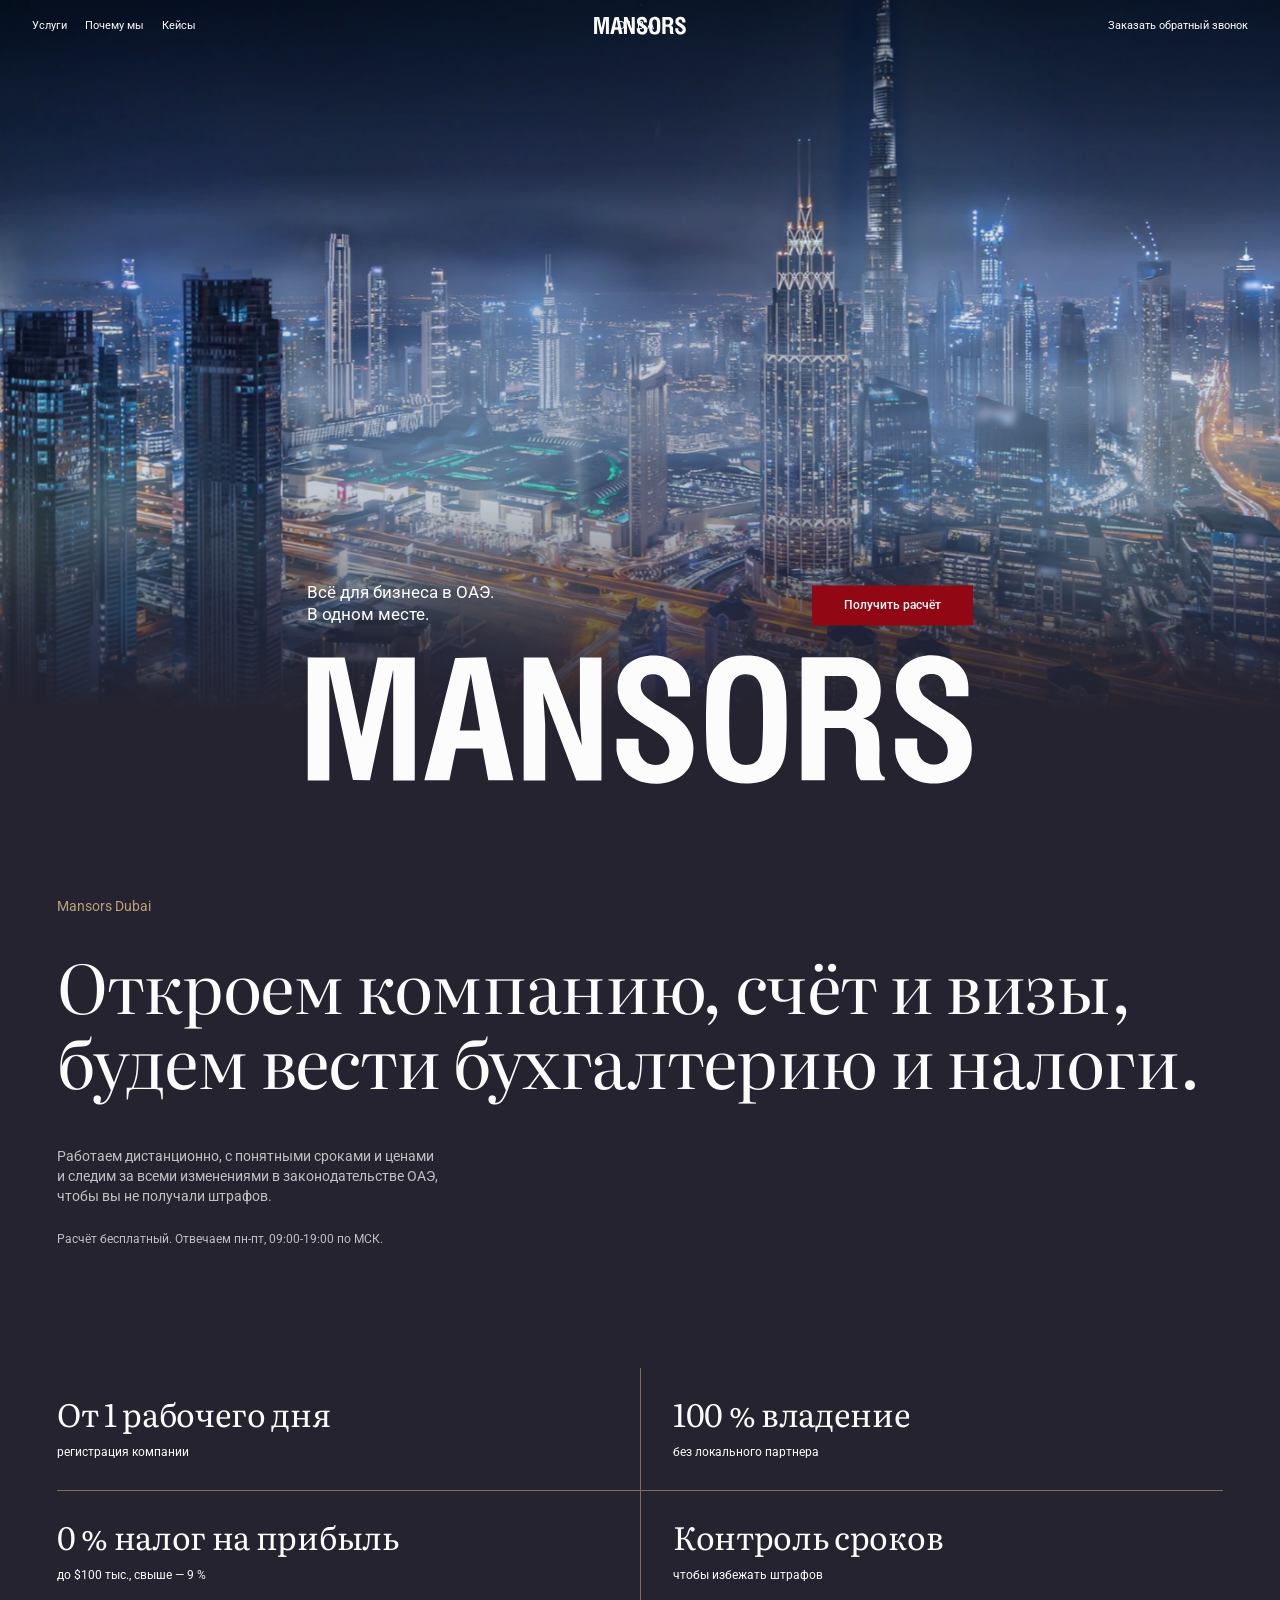
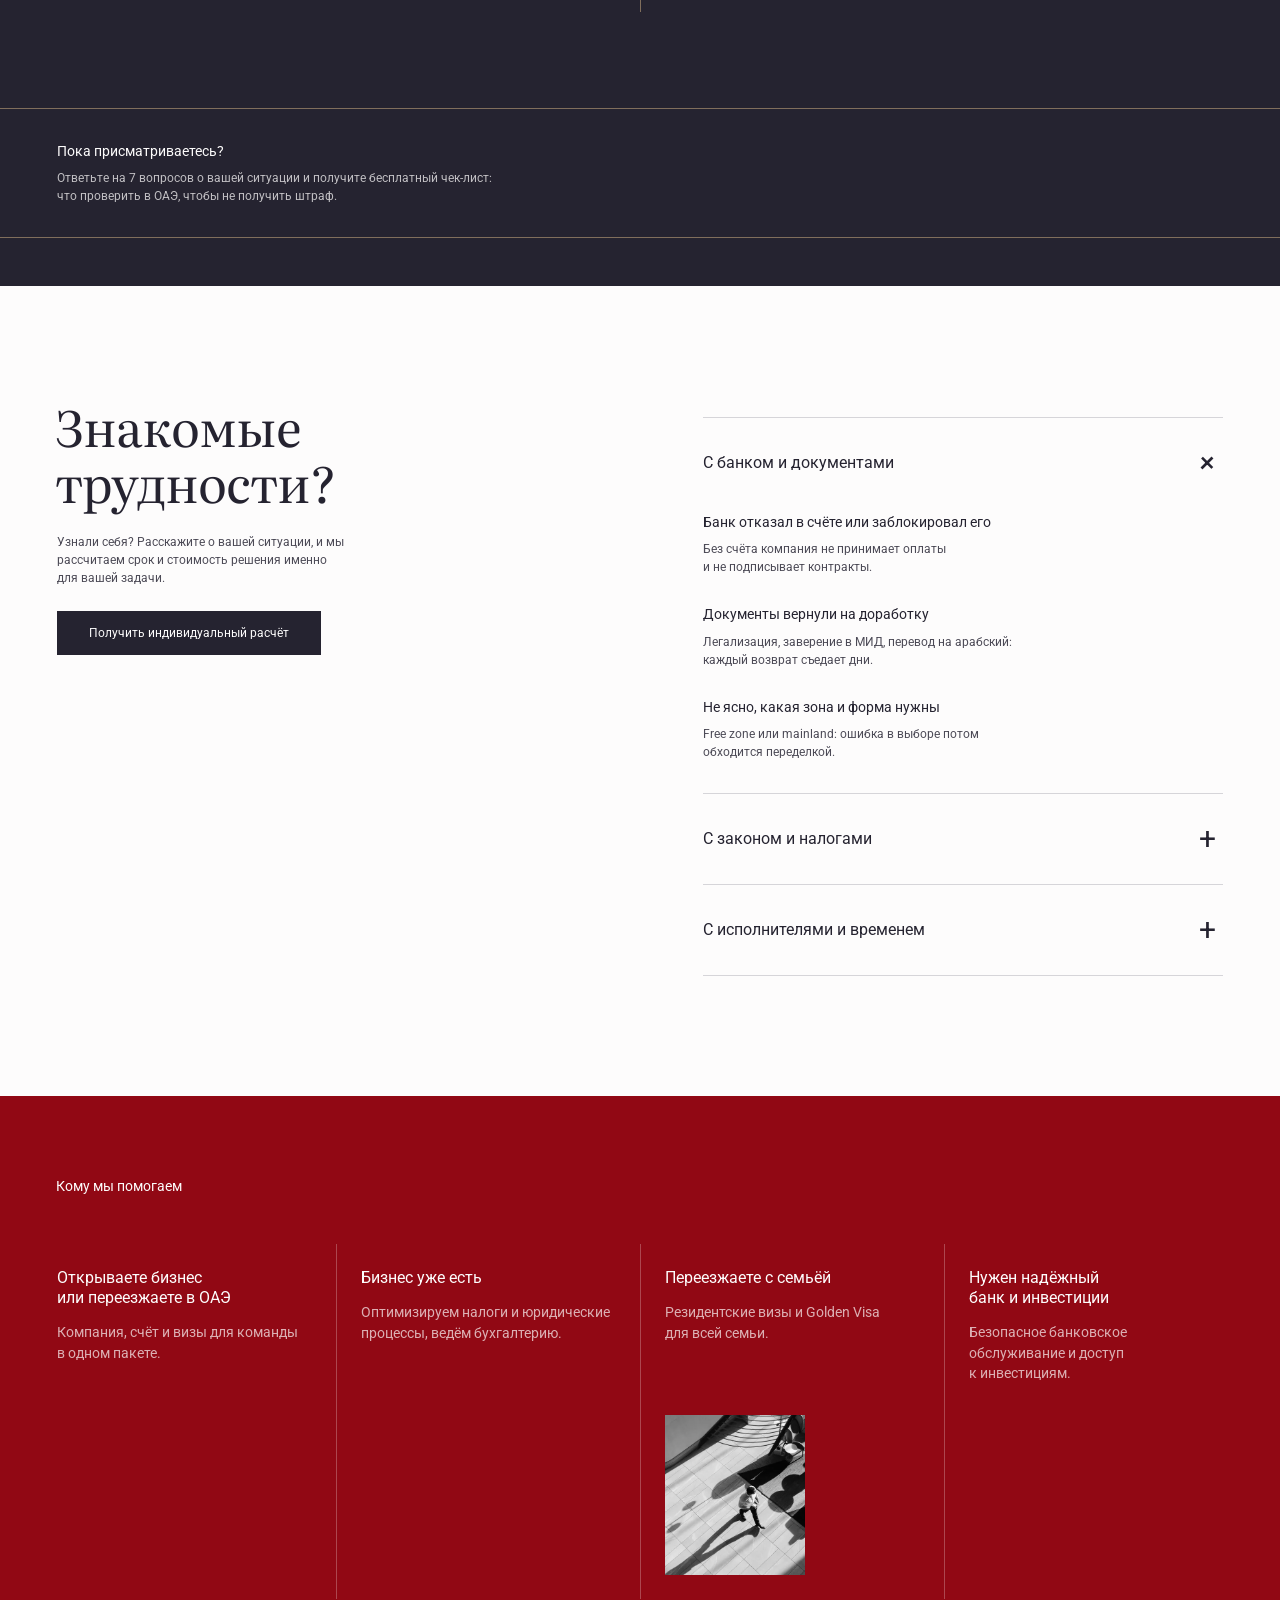
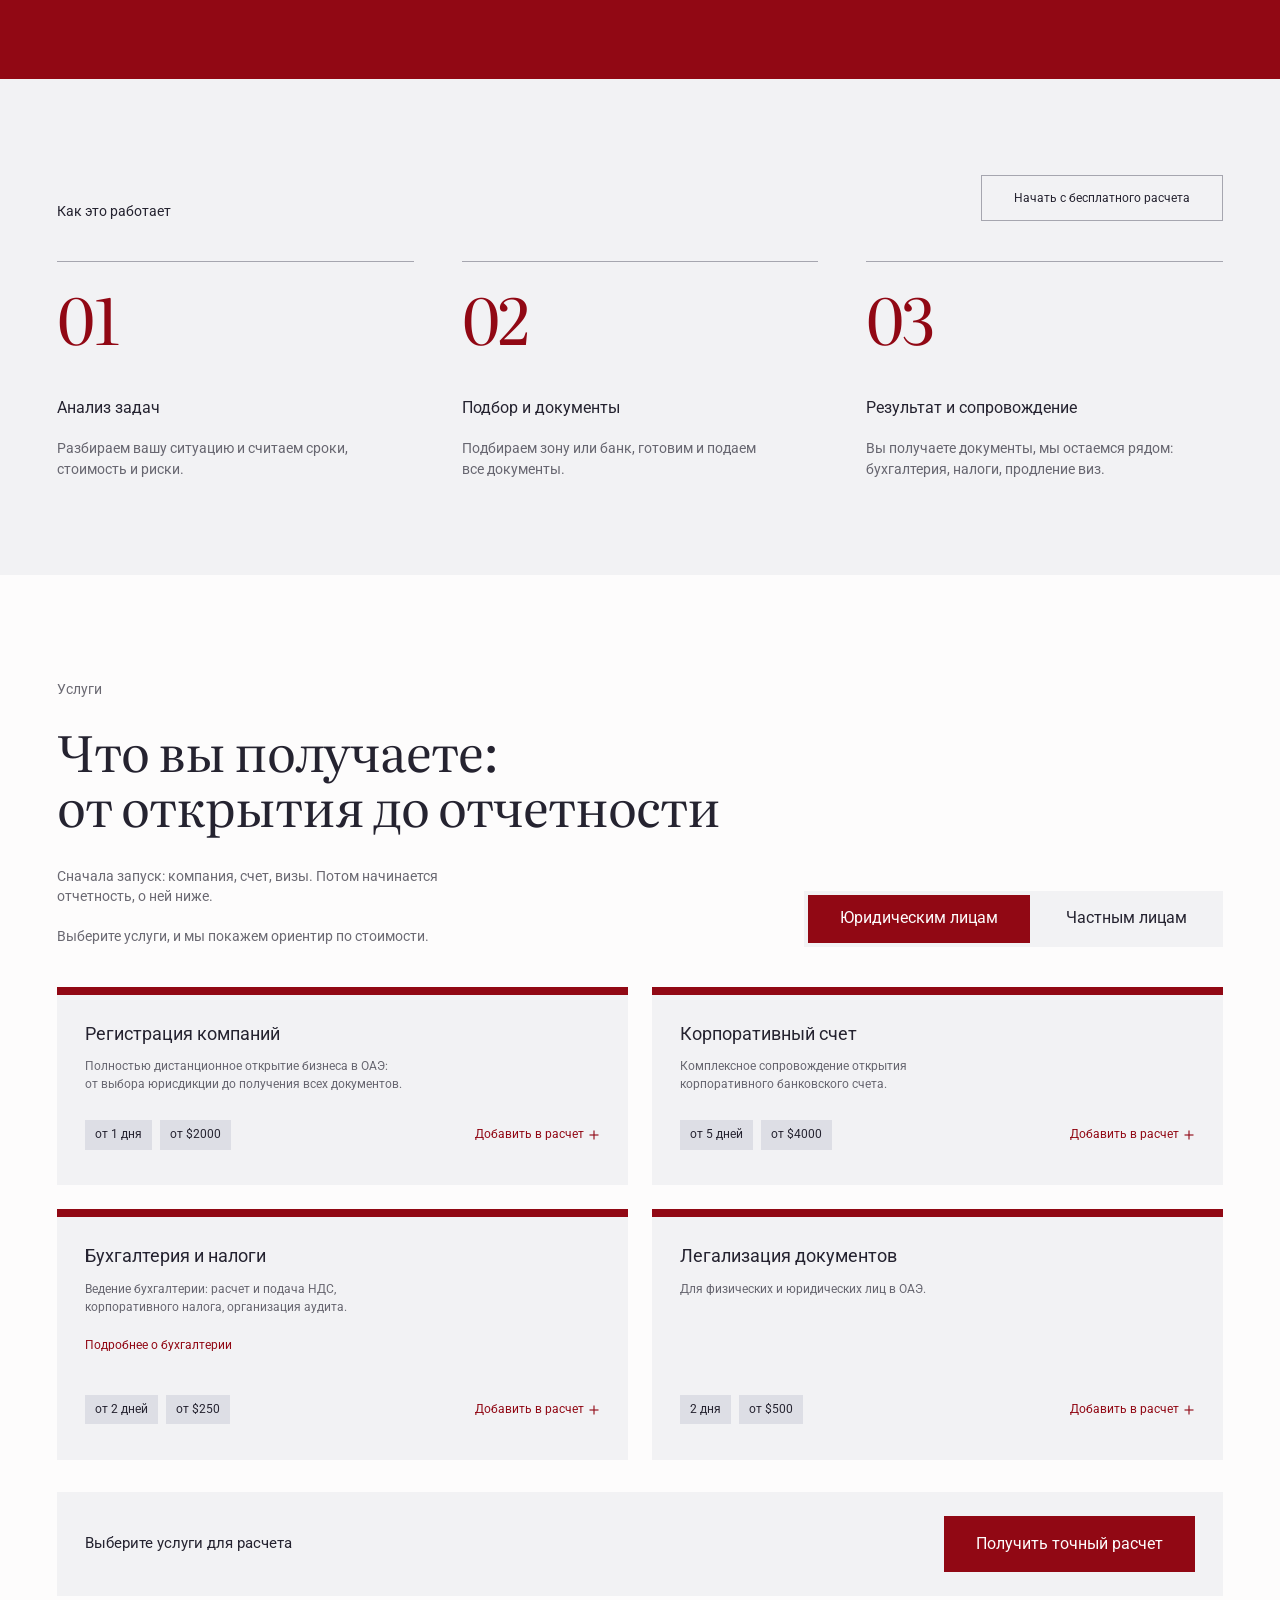
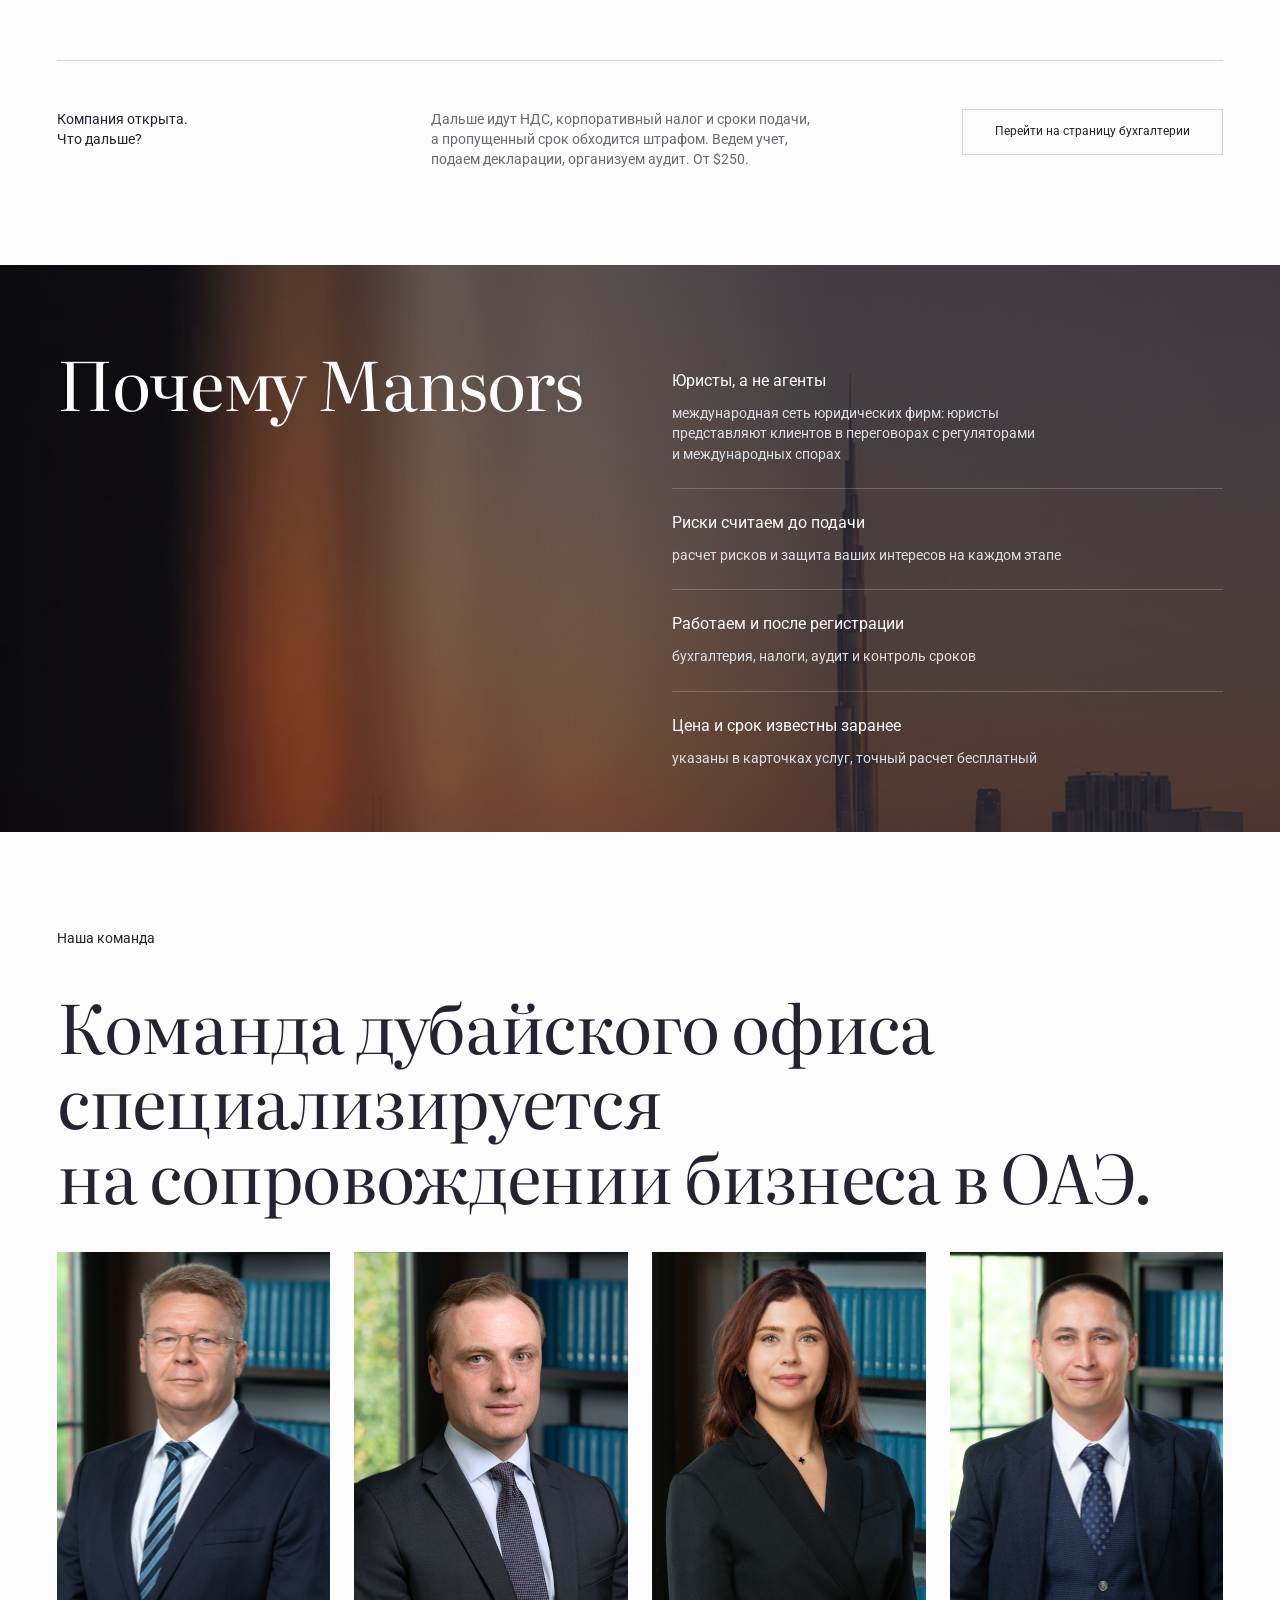
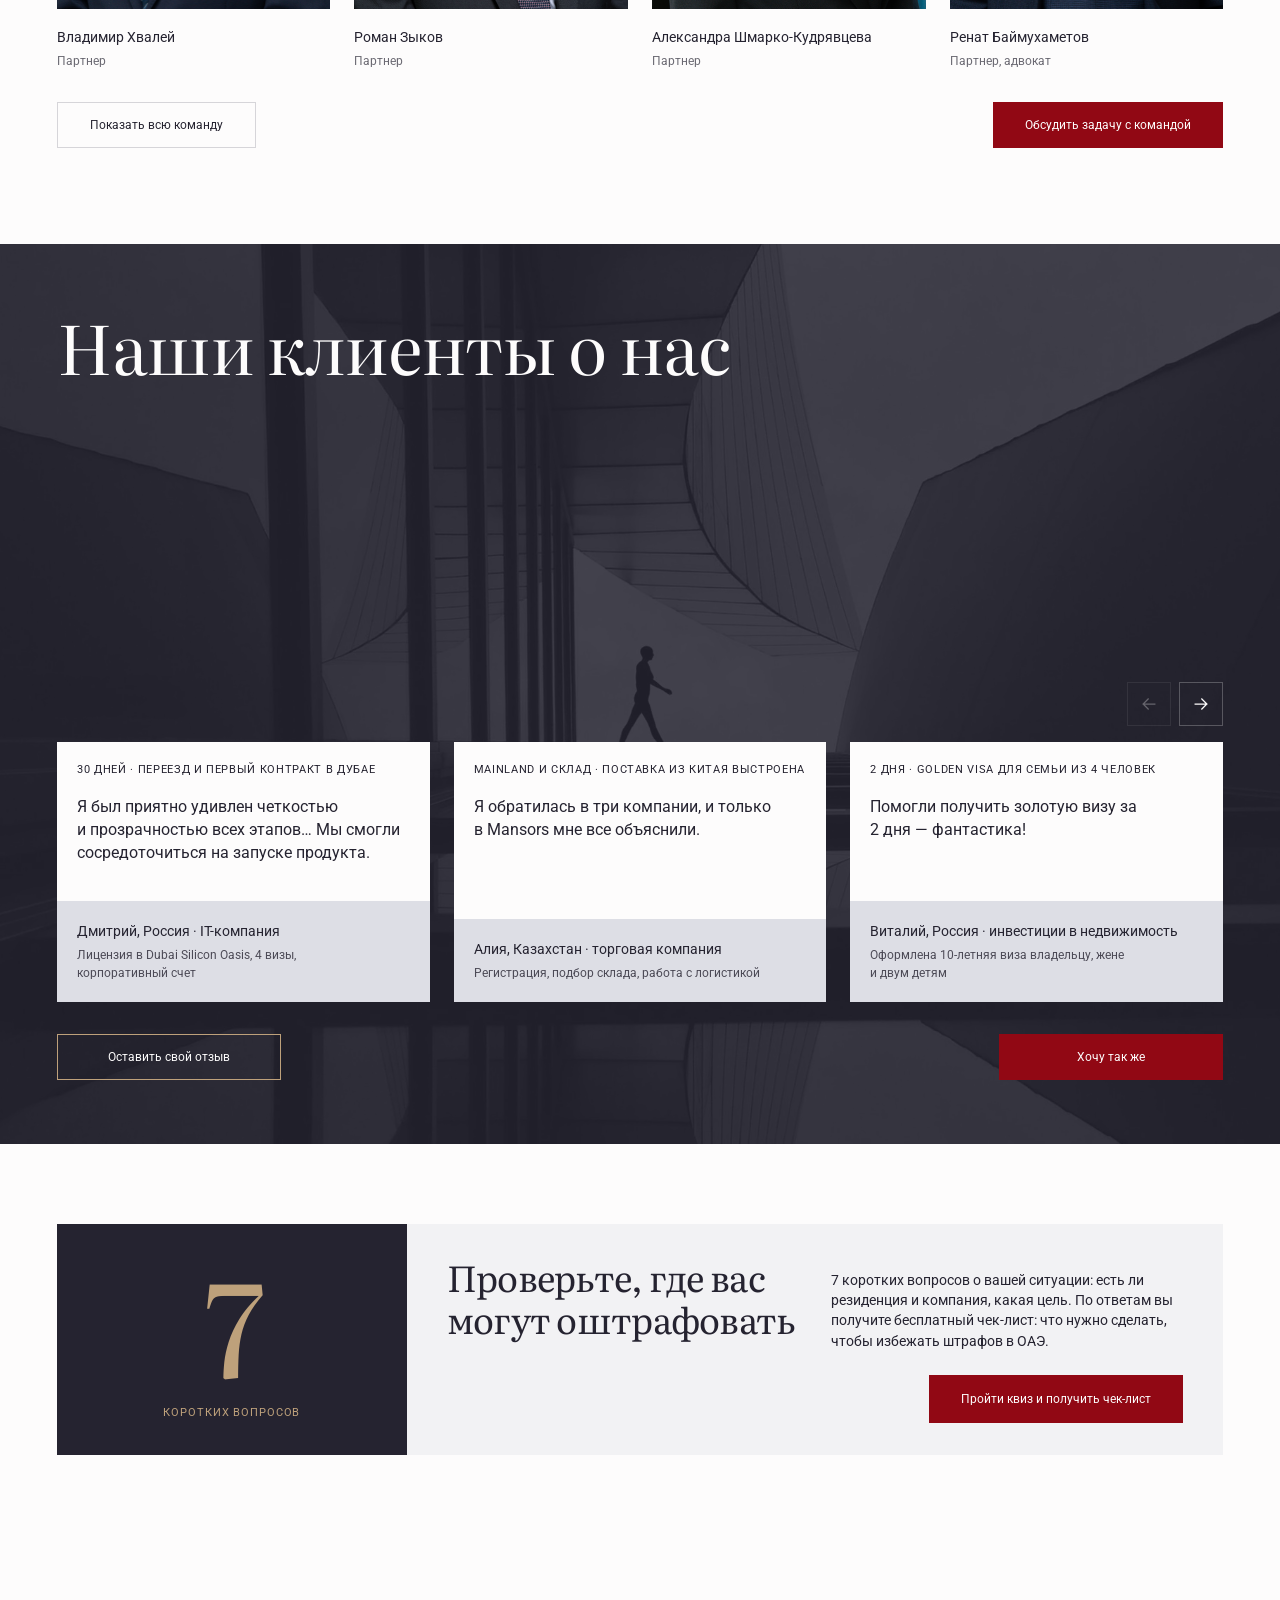
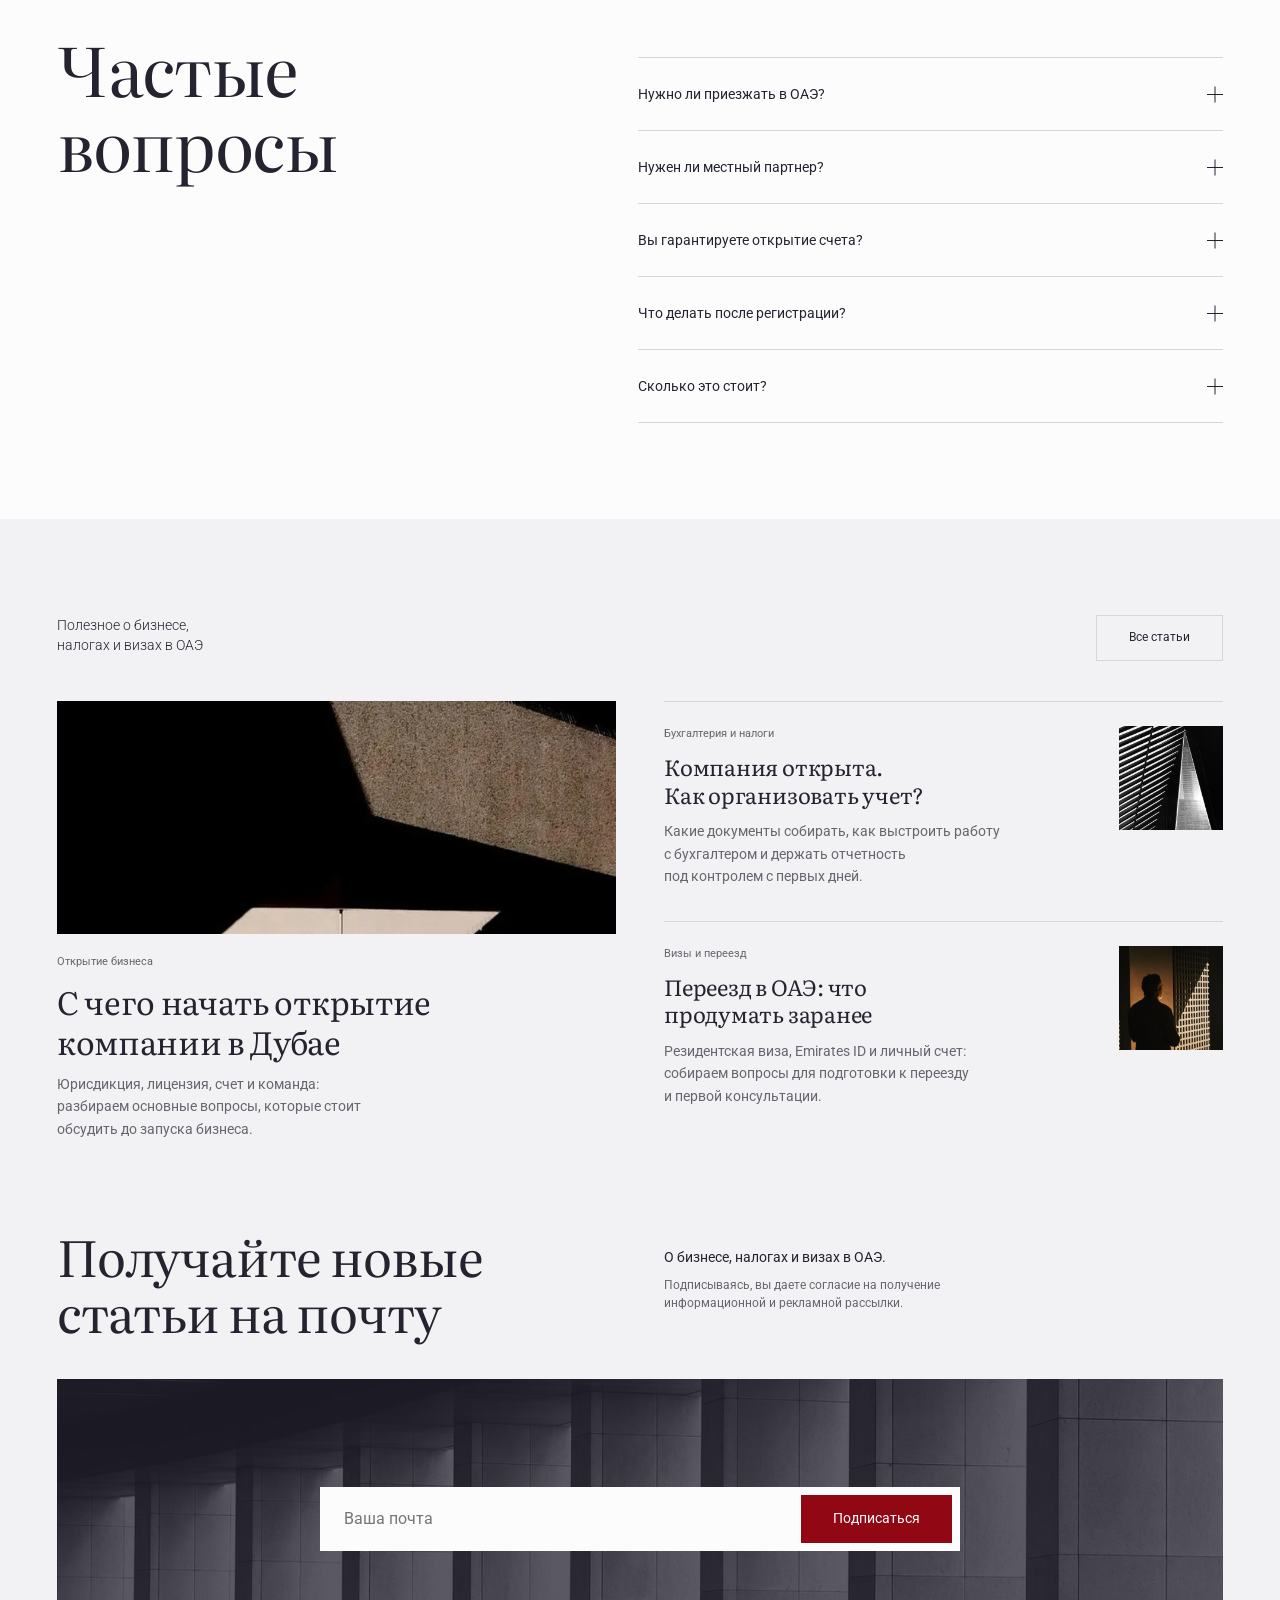
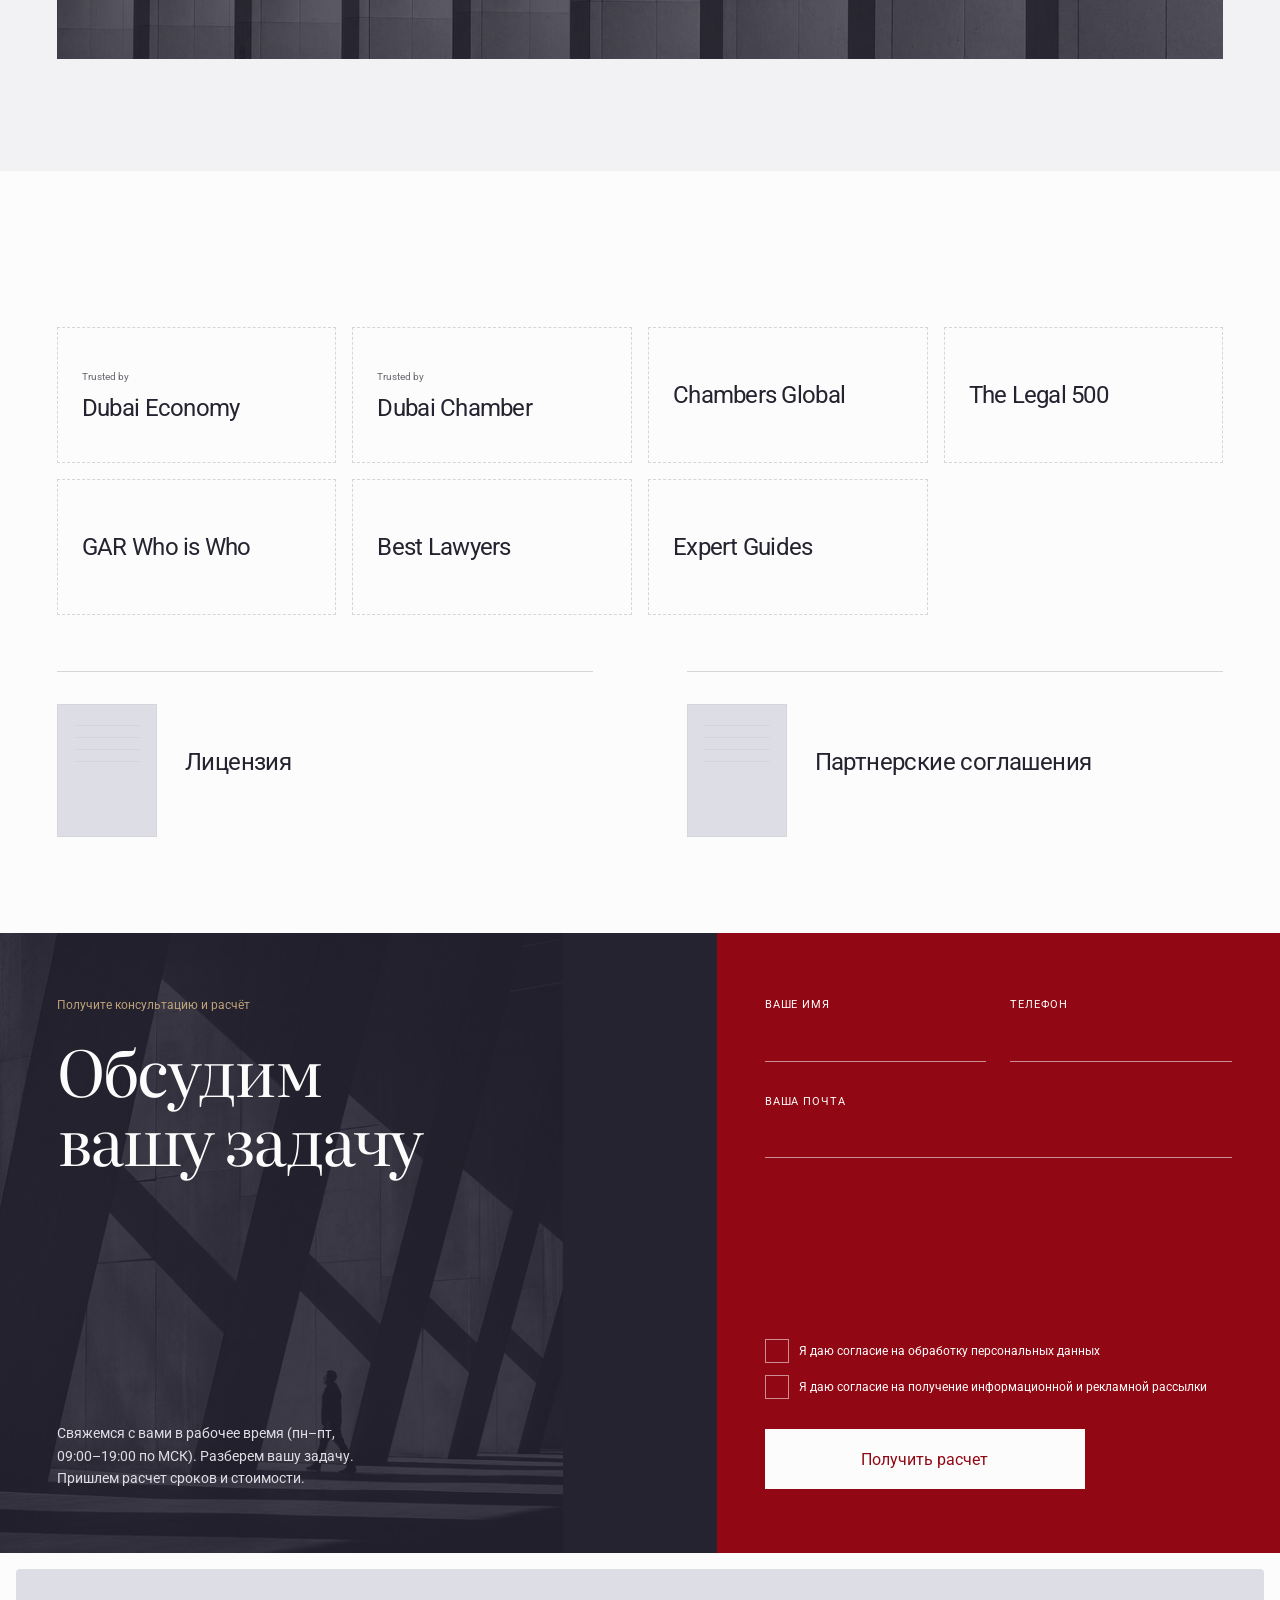
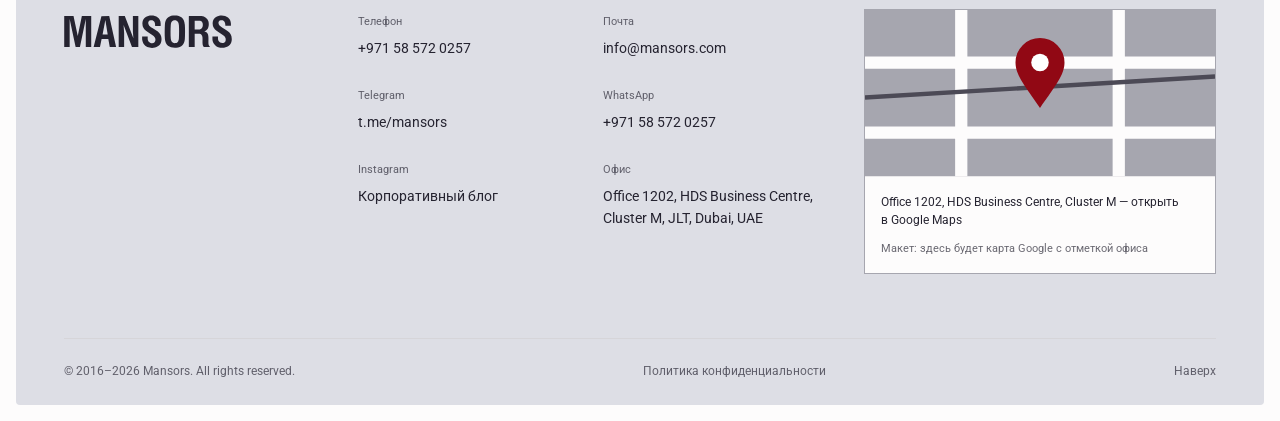
==== full/index.html @ 7bad4161 "Add files via upload" ====
<!DOCTYPE html><html lang="ru"><head><meta charset="utf-8"><meta name="viewport" content="width=device-width, initial-scale=1"><script>
      // Progressive enhancement: no JS means no loading overlay.
      // This independent watchdog also releases the page if the module fails to load.
      const navigationType = performance.getEntriesByType('navigation')[0]?.type;
      if (navigationType === 'reload' || (!location.hash && navigationType !== 'back_forward')) {
        document.documentElement.dataset.heroLoad = 'pending';
        window.setTimeout(() => {
          if (document.documentElement.dataset.heroLoad === 'pending' && !document.documentElement.dataset.heroLoaderReady) {
            delete document.documentElement.dataset.heroLoad;
            window.dispatchEvent(new Event('mansors:hero-load-timeout'));
          }
        }, 6000);
      }
    </script><title>Mansors Dubai | Всё для бизнеса в ОАЭ</title><meta name="description" content="Компания, банковский счёт, визы, бухгалтерия и налоги в ОАЭ. Разберите свою ситуацию и подготовьте запрос на индивидуальный расчёт с Mansors Dubai."><meta name="robots" content="noindex,nofollow"><meta property="og:type" content="website"><meta property="og:title" content="Mansors Dubai | Всё для бизнеса в ОАЭ"><meta property="og:description" content="Компания, банковский счёт, визы, бухгалтерия и налоги в ОАЭ. Разберите свою ситуацию и подготовьте запрос на индивидуальный расчёт с Mansors Dubai."><meta property="og:image" content="../og.png"><meta property="og:image:width" content="1200"><meta property="og:image:height" content="630"><meta property="og:image:alt" content="Mansors Dubai — Всё для бизнеса в ОАЭ в одном месте"><meta name="twitter:card" content="summary_large_image"><meta name="twitter:title" content="Mansors Dubai | Всё для бизнеса в ОАЭ"><meta name="twitter:description" content="Компания, банковский счёт, визы, бухгалтерия и налоги в ОАЭ. Разберите свою ситуацию и подготовьте запрос на индивидуальный расчёт с Mansors Dubai."><meta name="twitter:image" content="../og.png"><meta name="theme-color" content="#FDFCFC"><link rel="icon" href="../favicon.svg" type="image/svg+xml"><link rel="preload" href="../assets/roboto-cyrillic-wght-normal.fOt7epNf.woff2" as="font" type="font/woff2" crossorigin><link rel="preload" href="../assets/roboto-latin-wght-normal.ccAYIvAh.woff2" as="font" type="font/woff2" crossorigin><link rel="stylesheet" href="../assets/Typography.oq5z187j.css"><link rel="stylesheet" href="../assets/full.DTzEhjsl.css"><link rel="stylesheet" href="../assets/SituationSection.DGYUOKVR.css"></head><body id="top" class="full-page hero-preview" data-hero-variant="02" data-brand-tone="mono"><div class="hero-loader" aria-hidden="true"><div class="hero-loader__content"><div class="hero-loader__logo" aria-hidden="true"><svg width="133.538249" height="28.091708" viewBox="21.078750 20.159608 133.538249 28.091708" fill="none">
<path d="M75.833 34.1037L76.2173 39.4505L69.3975 21.7725H64.5469V46.435H68.8692V35.1634L68.437 28.8533L75.1126 46.435H80.1554V21.7725H75.833V34.1037Z" fill="currentColor" />
<path d="M95.3823 33.8633C93.6533 32.5146 90.1954 30.8768 88.8507 29.4318C87.554 28.083 87.7461 25.5301 89.8592 25.1929C92.7888 24.7112 93.6053 27.1678 93.5092 29.6244H97.9276V27.6495C97.9276 19.6053 84 19.1718 83.4237 27.1678C82.9435 33.4298 88.6586 34.4413 92.3086 37.6205C95.1421 40.1253 93.6533 44.2678 89.8592 43.1599C88.6586 42.8228 87.602 41.2332 87.602 40.0289V38.054H83.1836V40.2698C83.1836 41.185 83.952 43.2563 84.4323 44.027C87.4099 48.603 97.0152 48.1213 98.3599 42.2447C99.1283 38.7284 98.1678 36.0309 95.4303 33.9115L95.3823 33.8633Z" fill="currentColor" />
<path d="M31.9883 37.6201L28.6265 21.7725H21.2305V46.435H25.5528V24.1809L30.2594 46.1942L30.3555 46.3387L33.7173 46.3868L38.3758 24.1809V46.435H42.6982V21.7725H35.2541L31.9883 37.6201Z" fill="currentColor" />
<path d="M50.8126 21.8691L44.6172 46.3871H49.6599L50.9567 40.0288H56.2876L57.4402 46.3871H62.483L57.008 21.7246L50.7645 21.8691H50.8126ZM51.7251 36.4162L53.9343 25.0001L55.8073 36.4162H51.7251Z" fill="currentColor" />
<path d="M145.133 29.7686C143.5 28.3717 143.26 25.5779 145.71 25.1444C148.687 24.6627 149.408 27.1193 149.36 29.5759H153.778V27.6973C153.778 19.4604 139.85 19.1233 139.274 27.0711C138.794 33.3331 144.509 34.3447 148.159 37.5238C149.312 38.5354 149.792 39.4987 149.6 41.1365C149.216 43.7858 145.229 43.9303 144.029 41.7145C143.885 41.4737 143.5 40.2213 143.5 39.9804V38.0055H139.082V40.2213C139.082 42.9187 141.195 45.7126 143.693 46.5314C148.015 47.9765 153.874 46.5314 154.402 41.281C155.123 34.0075 149.504 33.4295 145.181 29.7686H145.133Z" fill="currentColor" />
<path d="M136.589 45.5683C135.053 44.3159 136.878 38.0057 135.053 35.5491C134.428 34.6821 133.612 34.3931 132.651 33.9595C136.061 33.3815 136.686 28.8055 135.869 26.0117C135.149 23.555 132.939 21.9655 130.442 21.7246H120.501L120.309 21.9173V46.3871H124.967V35.9345H128.761C129.145 35.9345 130.058 36.368 130.298 36.657C132.315 38.5838 130.058 44.1714 132.219 46.3871H136.974C137.118 45.4719 136.878 45.8091 136.541 45.5683H136.589ZM130.634 31.5511C130.394 31.8401 129.338 32.4663 129.001 32.4663H124.967V25.4818H129.241C129.29 25.4818 130.154 25.819 130.25 25.9153C131.835 26.9269 131.787 30.2505 130.634 31.5511Z" fill="currentColor" />
<path d="M117.088 28.4203C116.656 22.8327 112.91 20.906 107.723 21.4358C103.737 21.8212 101.528 24.6631 101.288 28.5648C101.095 31.7922 101.047 36.8981 101.288 40.1254C101.672 45.3758 105.418 47.3989 110.365 47.0136C114.591 46.6764 116.848 44.2198 117.136 39.9809C117.376 36.7536 117.376 31.6477 117.136 28.4203H117.088ZM112.43 39.162C112.334 41.0406 111.853 43.1119 109.596 43.3046C107.099 43.4972 106.09 41.9077 105.946 39.6437C105.706 36.7054 105.754 32.033 105.946 29.0465C106.042 27.4569 106.57 25.482 108.444 25.193C111.277 24.7595 112.238 26.7344 112.43 29.191C112.622 32.0812 112.622 36.2719 112.43 39.162Z" fill="currentColor" />
</svg></div><div class="hero-loader__line" aria-hidden="true"></div><span class="sr-only" role="status">Загрузка</span></div></div><script type="module">function e(){let e=document.documentElement,t=document.querySelector(`.hero-loader`),n=document.querySelector(`.brand-hero`);if(!t||!n||e.dataset.heroLoad!==`pending`)return;e.dataset.heroLoaderReady=`true`;let r=performance.getEntriesByType(`navigation`)[0]?.type===`reload`,i=history.scrollRestoration;r&&(history.scrollRestoration=`manual`,window.scrollTo({top:0,left:0,behavior:`instant`}));let a=matchMedia(`(prefers-reduced-motion: reduce)`),o=Array.from(document.querySelectorAll(`body > header, body > main, body > footer, body > .skip-link`)),s=o.map(e=>e.inert);o.forEach(e=>{e.inert=!0});let c=`loading`,l=0,u=0,d=0,f,p=()=>{window.clearTimeout(d),delete e.dataset.heroLoad,delete e.dataset.heroLoaderReady,history.scrollRestoration=i,f?.cancel(),f=void 0},m=(n=!1)=>{if(c===`released`){n||p();return}c=`released`,window.clearTimeout(g),window.clearTimeout(l),window.clearTimeout(u);let i=t.contains(document.activeElement);t.inert=!0,t.setAttribute(`aria-hidden`,`true`),o.forEach((e,t)=>{e.inert=s[t]}),n&&!a.matches&&scrollY<20&&(r||!location.hash)&&!i?(e.dataset.heroLoad=`revealing`,d=window.setTimeout(p,2400)):p(),i&&document.querySelector(`#main`)?.focus({preventScroll:!0})},h=()=>{if(c!==`loading`)return;if(r&&window.scrollTo({top:0,left:0,behavior:`instant`}),e.dataset.heroLoad!==`pending`||a.matches||!r&&(scrollY>=20||location.hash)){m();return}let i=t.querySelector(`.hero-loader__logo`),o=n.querySelector(`.brand-hero__identity h1 svg`);!i||!o||typeof i.animate!=`function`?m(!0):(window.clearTimeout(g),c=`moving`,e.dataset.heroLoad=`moving`,u=window.setTimeout(()=>m(!0),2200),l=window.setTimeout(()=>{if(c!==`moving`)return;let e=i.getBoundingClientRect(),t=o.getBoundingClientRect();if(!e.width||!e.height||!t.width||!t.height){m(!0);return}let n=t.left+t.width/2-(e.left+e.width/2),r=t.top+t.height/2-(e.top+e.height/2);try{f=i.animate([{transform:`translate(0, 0) scale(1)`},{transform:`translate(${n}px, ${r}px) scale(${t.width/e.width}, ${t.height/e.height})`}],{duration:1100,easing:`cubic-bezier(.22, 1, .36, 1)`,fill:`forwards`}),f.finished.then(()=>{c===`moving`&&m(!0)}).catch(()=>{c===`moving`&&m()})}catch{m()}},300))},g=window.setTimeout(h,5e3);if(window.addEventListener(`mansors:hero-load-timeout`,()=>m(),{once:!0}),t.setAttribute(`aria-hidden`,`false`),document.addEventListener(`keydown`,e=>{(e.key===`Escape`||e.key===`Tab`)&&m()}),window.addEventListener(`scroll`,()=>{c!==`loading`&&scrollY>=20&&m()},{passive:!0}),window.addEventListener(`resize`,()=>{c===`moving`&&m()},{passive:!0}),window.addEventListener(`pagehide`,()=>m()),window.addEventListener(`pageshow`,e=>{e.persisted&&m()}),a.addEventListener(`change`,()=>{a.matches&&m()}),!r&&(scrollY>20||location.hash)){m();return}let _=new Set(Array.from(document.querySelectorAll(`.night-city image`)).map(e=>e.getAttribute(`href`)).filter(e=>!!e)),v=Array.from(_,e=>{let t=new Image;return t.fetchPriority=`high`,t.src=e,t.decode()}),y=document.fonts.load(`400 14px ${getComputedStyle(n).fontFamily}`,`Mansors Всё для бизнеса`),b=new Promise(e=>window.setTimeout(e,3e3));Promise.all([Promise.allSettled([...v,y]),b]).then(h)}e();</script><a class="skip-link" href="#main">Перейти к содержанию</a><header class="header"><a class="header-brand" href="#main" aria-label="Mansors Dubai, начало страницы"><span class="header-brand__location">Dubai</span><span class="header-brand__logo"><svg width="133.538249" height="28.091708" viewBox="21.078750 20.159608 133.538249 28.091708" fill="none" class="mansors-logo" role="img" aria-label="Mansors" focusable="false" data-astro-cid-ma3qvj5d="true">
<path d="M75.833 34.1037L76.2173 39.4505L69.3975 21.7725H64.5469V46.435H68.8692V35.1634L68.437 28.8533L75.1126 46.435H80.1554V21.7725H75.833V34.1037Z" fill="currentColor" />
<path d="M95.3823 33.8633C93.6533 32.5146 90.1954 30.8768 88.8507 29.4318C87.554 28.083 87.7461 25.5301 89.8592 25.1929C92.7888 24.7112 93.6053 27.1678 93.5092 29.6244H97.9276V27.6495C97.9276 19.6053 84 19.1718 83.4237 27.1678C82.9435 33.4298 88.6586 34.4413 92.3086 37.6205C95.1421 40.1253 93.6533 44.2678 89.8592 43.1599C88.6586 42.8228 87.602 41.2332 87.602 40.0289V38.054H83.1836V40.2698C83.1836 41.185 83.952 43.2563 84.4323 44.027C87.4099 48.603 97.0152 48.1213 98.3599 42.2447C99.1283 38.7284 98.1678 36.0309 95.4303 33.9115L95.3823 33.8633Z" fill="currentColor" />
<path d="M31.9883 37.6201L28.6265 21.7725H21.2305V46.435H25.5528V24.1809L30.2594 46.1942L30.3555 46.3387L33.7173 46.3868L38.3758 24.1809V46.435H42.6982V21.7725H35.2541L31.9883 37.6201Z" fill="currentColor" />
<path d="M50.8126 21.8691L44.6172 46.3871H49.6599L50.9567 40.0288H56.2876L57.4402 46.3871H62.483L57.008 21.7246L50.7645 21.8691H50.8126ZM51.7251 36.4162L53.9343 25.0001L55.8073 36.4162H51.7251Z" fill="currentColor" />
<path d="M145.133 29.7686C143.5 28.3717 143.26 25.5779 145.71 25.1444C148.687 24.6627 149.408 27.1193 149.36 29.5759H153.778V27.6973C153.778 19.4604 139.85 19.1233 139.274 27.0711C138.794 33.3331 144.509 34.3447 148.159 37.5238C149.312 38.5354 149.792 39.4987 149.6 41.1365C149.216 43.7858 145.229 43.9303 144.029 41.7145C143.885 41.4737 143.5 40.2213 143.5 39.9804V38.0055H139.082V40.2213C139.082 42.9187 141.195 45.7126 143.693 46.5314C148.015 47.9765 153.874 46.5314 154.402 41.281C155.123 34.0075 149.504 33.4295 145.181 29.7686H145.133Z" fill="currentColor" />
<path d="M136.589 45.5683C135.053 44.3159 136.878 38.0057 135.053 35.5491C134.428 34.6821 133.612 34.3931 132.651 33.9595C136.061 33.3815 136.686 28.8055 135.869 26.0117C135.149 23.555 132.939 21.9655 130.442 21.7246H120.501L120.309 21.9173V46.3871H124.967V35.9345H128.761C129.145 35.9345 130.058 36.368 130.298 36.657C132.315 38.5838 130.058 44.1714 132.219 46.3871H136.974C137.118 45.4719 136.878 45.8091 136.541 45.5683H136.589ZM130.634 31.5511C130.394 31.8401 129.338 32.4663 129.001 32.4663H124.967V25.4818H129.241C129.29 25.4818 130.154 25.819 130.25 25.9153C131.835 26.9269 131.787 30.2505 130.634 31.5511Z" fill="currentColor" />
<path d="M117.088 28.4203C116.656 22.8327 112.91 20.906 107.723 21.4358C103.737 21.8212 101.528 24.6631 101.288 28.5648C101.095 31.7922 101.047 36.8981 101.288 40.1254C101.672 45.3758 105.418 47.3989 110.365 47.0136C114.591 46.6764 116.848 44.2198 117.136 39.9809C117.376 36.7536 117.376 31.6477 117.136 28.4203H117.088ZM112.43 39.162C112.334 41.0406 111.853 43.1119 109.596 43.3046C107.099 43.4972 106.09 41.9077 105.946 39.6437C105.706 36.7054 105.754 32.033 105.946 29.0465C106.042 27.4569 106.57 25.482 108.444 25.193C111.277 24.7595 112.238 26.7344 112.43 29.191C112.622 32.0812 112.622 36.2719 112.43 39.162Z" fill="currentColor" />
</svg></span></a><nav class="desktop-nav" aria-label="Основная навигация"><a class="nav-link" href="#services"><span>Услуги</span></a><a class="nav-link" href="#why"><span>Почему мы</span></a><a class="nav-link" href="#cases"><span>Кейсы</span></a><a class="nav-link" href="#blog"><span>Блог</span></a><a class="nav-link" href="https://mansors.com/dubai/accounting"><span>Бухгалтерия</span></a><a class="nav-link" href="#contact"><span>Контакты</span></a></nav><div class="header__action"><a class="action action--link" href="#contact"><span class="action__text"><span class="callback-prefix">Заказать </span><span class="callback-label">обратный звонок</span></span></a></div><details class="full-mobile-menu"><summary>Меню<span class="full-plus" aria-hidden="true"></span></summary><nav aria-label="Мобильная навигация"><a href="#services">Услуги</a><a href="#why">Почему мы</a><a href="#cases">Кейсы</a><a href="#blog">Блог</a><a href="https://mansors.com/dubai/accounting">Бухгалтерия</a><a href="#contact">Контакты</a><a class="action action--primary" href="#contact"><span class="action__text">Заказать обратный звонок</span></a></nav></details></header><main id="main" tabindex="-1"><div class="depth-variant"><div class="hero-top-composition depth-composition" data-night-composition data-fog="on" data-light="on" data-motion="on" data-scene-active="true"><link rel="preload" as="image" href="../assets/BG%20new.Baogn5cI_21XpG3.webp" fetchpriority="high"><link rel="preload" as="image" href="../assets/city-backplate.Cif0TFdt_Z1F6yxx.webp"><div class="night-backdrop" aria-hidden="true" data-astro-cid-m3bx4o2a><div class="night-viewport" data-astro-cid-m3bx4o2a><svg class="night-city" viewBox="0 0 2048 1078" xmlns="http://www.w3.org/2000/svg" focusable="false" data-astro-cid-m3bx4o2a><defs data-astro-cid-m3bx4o2a><image id="night-photo" href="../assets/BG%20new.Baogn5cI_21XpG3.webp" width="2048" height="1078" preserveAspectRatio="none" data-astro-cid-m3bx4o2a></image><path id="night-left-shape" d="M352 1078 L352 622 L359 622 L359 594 L390 592 L390 586 L421 586 L421 593 L463 591 L463 618 L476 620 L476 644 L491 644 L491 680 L512 681 L512 1078 Z M551 1078 L552 598 L562 598 L562 554 L577 554 L577 547 L588 547 L588 553 L607 551 L608 545 L616 545 L617 551 L640 549 L641 559 L662 559 L662 604 L674 605 L674 1078 Z" data-astro-cid-m3bx4o2a></path><path id="night-tower-shape" d="M1268 675 L1270 554 L1274 554 L1275 451 L1279 451 L1279 383 L1283 383 L1283 303 L1287 303 L1287 251 L1290 251 L1290 204 L1292 204 L1292 64 L1295 64 L1296 203 L1298 203 L1298 250 L1301 250 L1302 304 L1305 304 L1305 383 L1309 383 L1309 452 L1314 452 L1315 554 L1321 554 L1323 681 Z" data-astro-cid-m3bx4o2a></path><path id="night-right-shape" d="M1976 611 L2048 621 L2048 1078 L1983 1078 L1983 733 L1976 733 Z" data-astro-cid-m3bx4o2a></path><clipPath id="night-left" data-astro-cid-m3bx4o2a><use href="#night-left-shape" data-astro-cid-m3bx4o2a></use></clipPath><clipPath id="night-tower" data-astro-cid-m3bx4o2a><use href="#night-tower-shape" data-astro-cid-m3bx4o2a></use></clipPath><clipPath id="night-right" data-astro-cid-m3bx4o2a><use href="#night-right-shape" data-astro-cid-m3bx4o2a></use></clipPath><clipPath id="night-patterned-tower" data-astro-cid-m3bx4o2a><path d="M1171 915 L1171 645 L1181 645 L1181 573 L1189 573 L1189 532 L1198 532 L1198 502 L1207 502 L1207 476 L1217 476 L1217 405 L1227 405 L1227 478 L1237 478 L1237 502 L1245 502 L1245 531 L1254 531 L1254 574 L1262 574 L1262 642 L1273 642 L1273 915 Z" data-astro-cid-m3bx4o2a></path></clipPath><filter id="night-feather" x="-20%" y="-20%" width="140%" height="140%" data-astro-cid-m3bx4o2a><feGaussianBlur stdDeviation="7" data-astro-cid-m3bx4o2a></feGaussianBlur></filter><mask id="night-background" maskUnits="userSpaceOnUse" x="0" y="0" width="2048" height="1078" style="mask-type:luminance" data-astro-cid-m3bx4o2a><rect width="2048" height="1078" fill="white" data-astro-cid-m3bx4o2a></rect><g fill="black" stroke="black" stroke-width="42" filter="url(#night-feather)" data-astro-cid-m3bx4o2a><use href="#night-left-shape" data-astro-cid-m3bx4o2a></use><use href="#night-tower-shape" data-astro-cid-m3bx4o2a></use><use href="#night-right-shape" data-astro-cid-m3bx4o2a></use></g></mask><radialGradient id="night-blue" data-astro-cid-m3bx4o2a><stop stop-color="#78bfff" stop-opacity=".64" data-astro-cid-m3bx4o2a></stop><stop offset=".38" stop-color="#5f9bdd" stop-opacity=".21" data-astro-cid-m3bx4o2a></stop><stop offset="1" stop-color="#5f9bdd" stop-opacity="0" data-astro-cid-m3bx4o2a></stop></radialGradient><radialGradient id="night-gold" data-astro-cid-m3bx4o2a><stop stop-color="#ffc275" stop-opacity=".64" data-astro-cid-m3bx4o2a></stop><stop offset=".4" stop-color="#ef9f4e" stop-opacity=".22" data-astro-cid-m3bx4o2a></stop><stop offset="1" stop-color="#ef9f4e" stop-opacity="0" data-astro-cid-m3bx4o2a></stop></radialGradient><linearGradient id="night-beam-white" gradientUnits="userSpaceOnUse" x1="0" y1="-740" x2="0" y2="0" data-astro-cid-m3bx4o2a><stop stop-color="#f5f8ff" stop-opacity="0" data-astro-cid-m3bx4o2a></stop><stop offset=".2" stop-color="#f5f8ff" stop-opacity=".2" data-astro-cid-m3bx4o2a></stop><stop offset=".55" stop-color="#f5f8ff" stop-opacity=".48" data-astro-cid-m3bx4o2a></stop><stop offset=".86" stop-color="#fff" stop-opacity=".7" data-astro-cid-m3bx4o2a></stop><stop offset="1" stop-color="#fff" stop-opacity=".85" data-astro-cid-m3bx4o2a></stop></linearGradient><path id="night-beam-shape" d="M-9 0C-16-170-65-420-103-620Q-127-740 0-740Q127-740 103-620C65-420 16-170 9 0Z" data-astro-cid-m3bx4o2a></path><filter id="night-beam-soft" x="-80%" y="-15%" width="260%" height="130%" data-astro-cid-m3bx4o2a><feGaussianBlur stdDeviation="24" data-astro-cid-m3bx4o2a></feGaussianBlur></filter><filter id="night-beam-core" x="-50%" y="-10%" width="200%" height="120%" data-astro-cid-m3bx4o2a><feGaussianBlur stdDeviation="10" data-astro-cid-m3bx4o2a></feGaussianBlur></filter><g id="night-beam-volume" data-astro-cid-m3bx4o2a><use href="#night-beam-shape" fill="url(#night-beam-white)" filter="url(#night-beam-soft)" data-astro-cid-m3bx4o2a></use><use href="#night-beam-shape" fill="url(#night-beam-white)" filter="url(#night-beam-core)" transform="scale(.45 1)" opacity=".32" data-astro-cid-m3bx4o2a></use></g><radialGradient id="night-fog-fade" data-astro-cid-m3bx4o2a><stop stop-color="white" data-astro-cid-m3bx4o2a></stop><stop offset=".44" stop-color="white" stop-opacity=".7" data-astro-cid-m3bx4o2a></stop><stop offset="1" stop-color="white" stop-opacity="0" data-astro-cid-m3bx4o2a></stop></radialGradient><mask id="night-fog-mask" maskUnits="userSpaceOnUse" maskContentUnits="userSpaceOnUse" x="-200" y="300" width="2448" height="778" style="mask-type:alpha" data-astro-cid-m3bx4o2a><ellipse cx="1024" cy="655" rx="1270" ry="225" fill="url(#night-fog-fade)" data-astro-cid-m3bx4o2a></ellipse></mask><filter id="night-fog-texture" filterUnits="userSpaceOnUse" x="-200" y="300" width="2448" height="778" color-interpolation-filters="sRGB" data-astro-cid-m3bx4o2a><feTurbulence type="fractalNoise" baseFrequency=".003 .012" numOctaves="3" seed="8" data-astro-cid-m3bx4o2a></feTurbulence><feColorMatrix type="matrix" values="0 0 0 0 .65  0 0 0 0 .76  0 0 0 0 .9  0 0 0 2.4 -.65" data-astro-cid-m3bx4o2a></feColorMatrix><feGaussianBlur stdDeviation="5" data-astro-cid-m3bx4o2a></feGaussianBlur></filter></defs><g class="night-plane night-plane--middle" data-astro-cid-m3bx4o2a><image href="../assets/city-backplate.Cif0TFdt_Z1F6yxx.webp" width="2048" height="1078" preserveAspectRatio="none" data-astro-cid-m3bx4o2a></image></g><g class="night-plane night-plane--tower" data-astro-cid-m3bx4o2a><use href="#night-photo" clip-path="url(#night-tower)" data-astro-cid-m3bx4o2a></use></g><g class="night-plane night-plane--middle" data-astro-cid-m3bx4o2a><use href="#night-photo" mask="url(#night-background)" data-astro-cid-m3bx4o2a></use><use href="#night-photo" clip-path="url(#night-patterned-tower)" data-astro-cid-m3bx4o2a></use></g><!-- Volumetric white light behind the near buildings and drifting haze. --><g class="night-searchlights" data-astro-cid-m3bx4o2a><g transform="translate(330 780) scale(.35 .38)" data-astro-cid-m3bx4o2a><g class="night-beam night-beam--left" data-astro-cid-m3bx4o2a><use href="#night-beam-volume" data-astro-cid-m3bx4o2a></use></g></g><g transform="translate(670 820) scale(.315 .403)" data-astro-cid-m3bx4o2a><g class="night-beam night-beam--center" data-astro-cid-m3bx4o2a><use href="#night-beam-volume" data-astro-cid-m3bx4o2a></use></g></g><g transform="translate(960 820) scale(.263 .342)" data-astro-cid-m3bx4o2a><g class="night-beam night-beam--inner" data-astro-cid-m3bx4o2a><use href="#night-beam-volume" data-astro-cid-m3bx4o2a></use></g></g><g transform="translate(1590 830) scale(.29 .37)" data-astro-cid-m3bx4o2a><g class="night-beam night-beam--right" data-astro-cid-m3bx4o2a><use href="#night-beam-volume" data-astro-cid-m3bx4o2a></use></g></g></g><g class="night-light night-light--tower" data-astro-cid-m3bx4o2a><ellipse cx="1300" cy="565" rx="240" ry="365" fill="url(#night-blue)" opacity=".55" data-astro-cid-m3bx4o2a></ellipse></g><g class="night-light night-light--avenue" data-astro-cid-m3bx4o2a><ellipse cx="1690" cy="745" rx="320" ry="180" fill="url(#night-gold)" data-astro-cid-m3bx4o2a></ellipse></g><g class="night-fog night-fog--back" data-astro-cid-m3bx4o2a><g mask="url(#night-fog-mask)" data-astro-cid-m3bx4o2a><rect x="-160" y="410" width="2368" height="470" filter="url(#night-fog-texture)" data-astro-cid-m3bx4o2a></rect></g></g><g class="night-fog night-fog--front" data-astro-cid-m3bx4o2a><g mask="url(#night-fog-mask)" data-astro-cid-m3bx4o2a><rect x="-160" y="410" width="2368" height="470" filter="url(#night-fog-texture)" data-astro-cid-m3bx4o2a></rect></g></g><g class="night-plane night-plane--front" data-astro-cid-m3bx4o2a><use href="#night-photo" clip-path="url(#night-left)" data-astro-cid-m3bx4o2a></use><use href="#night-photo" clip-path="url(#night-right)" data-astro-cid-m3bx4o2a></use></g><g class="night-light night-light--roads" data-astro-cid-m3bx4o2a><ellipse cx="900" cy="924" rx="480" ry="95" fill="url(#night-gold)" transform="rotate(11 900 924)" data-astro-cid-m3bx4o2a></ellipse></g><g class="night-light night-light--foreground" data-astro-cid-m3bx4o2a><ellipse cx="440" cy="815" rx="185" ry="220" fill="url(#night-blue)" data-astro-cid-m3bx4o2a></ellipse></g><g class="night-light night-light--mall" data-astro-cid-m3bx4o2a><ellipse cx="850" cy="800" rx="280" ry="230" fill="url(#night-blue)" data-astro-cid-m3bx4o2a></ellipse></g><g class="night-light night-light--lower-right" data-astro-cid-m3bx4o2a><ellipse cx="1530" cy="870" rx="310" ry="255" fill="url(#night-blue)" data-astro-cid-m3bx4o2a></ellipse></g><g class="night-light night-light--lower-left" data-astro-cid-m3bx4o2a><ellipse cx="260" cy="860" rx="270" ry="190" fill="url(#night-gold)" data-astro-cid-m3bx4o2a></ellipse></g></svg><div class="night-vignette" data-astro-cid-m3bx4o2a></div></div></div><script type="module">function e(){let e=document.querySelector(`[data-night-composition]`);if(!e||e.dataset.nightReady===`true`)return;let t=e,n=e.querySelector(`.brand-hero`),r=e.querySelector(`.hero-introduction`),i=e.querySelector(`.night-city`);if(!n||!i)return;e.dataset.nightReady=`true`;let a=matchMedia(`(prefers-reduced-motion: reduce)`),o=!a.matches,s=!0,c=0,l=0,u=0,d=n.offsetHeight,f=e.getBoundingClientRect().top+scrollY,p=Math.max(0,scrollY-f),m=p,h=NaN,g=!0,_=()=>{p=Math.max(0,scrollY-f);let n=d*.03,r=d*.85,i=Math.max(0,Math.min(1,(p-n)/Math.max(1,r-n))),a=i*i*(3-2*i),o=Math.max(0,Math.min(1,(p-n)/Math.max(1,d*.75-n))),c=o*o*(3-2*o);e.style.setProperty(`--scene-opacity`,String(1-a)),e.style.setProperty(`--identity-opacity`,String(1-c)),s=i<1&&!document.hidden,t.dataset.sceneActive=String(s)},v=t=>{c=0;let n=u?Math.min((t-u)/1e3,.06):0;u=t,g&&=(_(),!1),o&&!document.hidden?m+=(p-m)*(1-Math.exp(-n*9)):m=p;let r=o?Math.min(m,d):0;if(r!==h&&(e.style.setProperty(`--scene-scroll`,`${-r*.24}px`),e.style.setProperty(`--identity-scroll`,`${r*.32}px`),h=r),o&&s){l+=n;let e=-48*Math.cos(l*Math.PI/20);i.style.setProperty(`--camera-x`,`${e.toFixed(3)}px`)}let a=o&&!document.hidden&&Math.abs(p-m)>.1;o&&s||a?c=requestAnimationFrame(v):u=0},y=()=>{g=!0,c||=requestAnimationFrame(v)},b=()=>{t.dataset.motion=o?`on`:`off`,a.matches&&i.style.setProperty(`--camera-x`,`0px`),y()},x=()=>{d=n.offsetHeight,f=e.getBoundingClientRect().top+scrollY,y()};window.addEventListener(`scroll`,y,{passive:!0}),window.addEventListener(`resize`,x,{passive:!0}),document.addEventListener(`visibilitychange`,y),a.addEventListener(`change`,()=>{o=!a.matches,b()}),r&&new ResizeObserver(x).observe(r),document.fonts.ready.then(x),b()}e();</script><section class="brand-hero brand-hero--mono" aria-label="Mansors Dubai — Всё для бизнеса в ОАЭ в одном месте" data-astro-cid-7jynpyfe><div class="brand-hero__identity" data-astro-cid-7jynpyfe><h1 data-astro-cid-7jynpyfe><svg width="133.538249" height="28.091708" viewBox="21.078750 20.159608 133.538249 28.091708" fill="none" aria-label="Mansors" role="img" data-astro-cid-7jynpyfe="true">
<path d="M75.833 34.1037L76.2173 39.4505L69.3975 21.7725H64.5469V46.435H68.8692V35.1634L68.437 28.8533L75.1126 46.435H80.1554V21.7725H75.833V34.1037Z" fill="currentColor" />
<path d="M95.3823 33.8633C93.6533 32.5146 90.1954 30.8768 88.8507 29.4318C87.554 28.083 87.7461 25.5301 89.8592 25.1929C92.7888 24.7112 93.6053 27.1678 93.5092 29.6244H97.9276V27.6495C97.9276 19.6053 84 19.1718 83.4237 27.1678C82.9435 33.4298 88.6586 34.4413 92.3086 37.6205C95.1421 40.1253 93.6533 44.2678 89.8592 43.1599C88.6586 42.8228 87.602 41.2332 87.602 40.0289V38.054H83.1836V40.2698C83.1836 41.185 83.952 43.2563 84.4323 44.027C87.4099 48.603 97.0152 48.1213 98.3599 42.2447C99.1283 38.7284 98.1678 36.0309 95.4303 33.9115L95.3823 33.8633Z" fill="currentColor" />
<path d="M31.9883 37.6201L28.6265 21.7725H21.2305V46.435H25.5528V24.1809L30.2594 46.1942L30.3555 46.3387L33.7173 46.3868L38.3758 24.1809V46.435H42.6982V21.7725H35.2541L31.9883 37.6201Z" fill="currentColor" />
<path d="M50.8126 21.8691L44.6172 46.3871H49.6599L50.9567 40.0288H56.2876L57.4402 46.3871H62.483L57.008 21.7246L50.7645 21.8691H50.8126ZM51.7251 36.4162L53.9343 25.0001L55.8073 36.4162H51.7251Z" fill="currentColor" />
<path d="M145.133 29.7686C143.5 28.3717 143.26 25.5779 145.71 25.1444C148.687 24.6627 149.408 27.1193 149.36 29.5759H153.778V27.6973C153.778 19.4604 139.85 19.1233 139.274 27.0711C138.794 33.3331 144.509 34.3447 148.159 37.5238C149.312 38.5354 149.792 39.4987 149.6 41.1365C149.216 43.7858 145.229 43.9303 144.029 41.7145C143.885 41.4737 143.5 40.2213 143.5 39.9804V38.0055H139.082V40.2213C139.082 42.9187 141.195 45.7126 143.693 46.5314C148.015 47.9765 153.874 46.5314 154.402 41.281C155.123 34.0075 149.504 33.4295 145.181 29.7686H145.133Z" fill="currentColor" />
<path d="M136.589 45.5683C135.053 44.3159 136.878 38.0057 135.053 35.5491C134.428 34.6821 133.612 34.3931 132.651 33.9595C136.061 33.3815 136.686 28.8055 135.869 26.0117C135.149 23.555 132.939 21.9655 130.442 21.7246H120.501L120.309 21.9173V46.3871H124.967V35.9345H128.761C129.145 35.9345 130.058 36.368 130.298 36.657C132.315 38.5838 130.058 44.1714 132.219 46.3871H136.974C137.118 45.4719 136.878 45.8091 136.541 45.5683H136.589ZM130.634 31.5511C130.394 31.8401 129.338 32.4663 129.001 32.4663H124.967V25.4818H129.241C129.29 25.4818 130.154 25.819 130.25 25.9153C131.835 26.9269 131.787 30.2505 130.634 31.5511Z" fill="currentColor" />
<path d="M117.088 28.4203C116.656 22.8327 112.91 20.906 107.723 21.4358C103.737 21.8212 101.528 24.6631 101.288 28.5648C101.095 31.7922 101.047 36.8981 101.288 40.1254C101.672 45.3758 105.418 47.3989 110.365 47.0136C114.591 46.6764 116.848 44.2198 117.136 39.9809C117.376 36.7536 117.376 31.6477 117.136 28.4203H117.088ZM112.43 39.162C112.334 41.0406 111.853 43.1119 109.596 43.3046C107.099 43.4972 106.09 41.9077 105.946 39.6437C105.706 36.7054 105.754 32.033 105.946 29.0465C106.042 27.4569 106.57 25.482 108.444 25.193C111.277 24.7595 112.238 26.7344 112.43 29.191C112.622 32.0812 112.622 36.2719 112.43 39.162Z" fill="currentColor" />
</svg></h1><p class="brand-hero__tagline" data-astro-cid-7jynpyfe>Всё для бизнеса в ОАЭ.<br data-astro-cid-7jynpyfe>В одном месте.</p><a class="action action--inverse" href="#contact"><span class="action__text">Получить расчёт</span></a></div></section><section class="hero-introduction hero-introduction--02 section-shell" id="introduction" aria-labelledby="introduction-title"><h2 class="hero-introduction-label" id="introduction-title">Mansors Dubai</h2><p class="editorial-statement">Откроем компанию, счёт и визы, будем вести бухгалтерию и налоги.</p><div class="hero-introduction-offset"><p class="hero-intro-body">Работаем дистанционно, с понятными сроками и ценами и следим за всеми изменениями в законодательстве ОАЭ, чтобы вы не получали штрафов.</p><p class="hero-intro-note">Расчёт бесплатный. Отвечаем пн-пт, 09:00-19:00 по МСК.</p></div><div class="hero-intro-facts"><div><p>От 1 рабочего дня</p><span>регистрация компании</span></div><div><p>100 % владение</p><span>без локального партнера</span></div><div><p>0 % налог на прибыль</p><span>до $100 тыс., свыше — 9 %</span></div><div><p>Контроль сроков</p><span>чтобы избежать штрафов</span></div></div></section><section class="hero-checklist section-shell" aria-label="Чек-лист"><div><p class="hero-checklist-title">Пока присматриваетесь?</p><p class="hero-checklist-copy">Ответьте на 7 вопросов о вашей ситуации и получите бесплатный чек-лист: что проверить в ОАЭ, чтобы не получить штраф.</p></div><a class="action action--link" href="#quiz"><span class="action__text">Получить чек-лист</span></a></section></div><section class="situation" id="situation" aria-labelledby="situation-title"><div class="section-shell situation__grid"><div class="situation__intro"><h2 id="situation-title">Знакомые<br>трудности?</h2><p>Узнали себя? Расскажите о вашей ситуации, и мы рассчитаем срок и стоимость решения именно для вашей задачи.</p><a class="action action--inverse" href="#contact"><span class="action__text">Получить индивидуальный расчёт</span></a></div><div class="problem-groups"><details class="problem-group" open><summary><span>С банком и документами</span><span class="disclosure-icon" aria-hidden="true">+</span></summary><div class="problem-group__body"><article><h3>Банк отказал в счёте или заблокировал его</h3><p>Без счёта компания не принимает оплаты и не подписывает контракты.</p></article><article><h3>Документы вернули на доработку</h3><p>Легализация, заверение в МИД, перевод на арабский: каждый возврат съедает дни.</p></article><article><h3>Не ясно, какая зона и форма нужны</h3><p>Free zone или mainland: ошибка в выборе потом обходится переделкой.</p></article></div></details><details class="problem-group"><summary><span>С законом и налогами</span><span class="disclosure-icon" aria-hidden="true">+</span></summary><div class="problem-group__body"><article><h3>Штрафы из-за незнания законов</h3><p>О сроках по НДС и корпоративному налогу узнают, когда они уже просрочены.</p></article><article><h3>Виза и Emirates ID: что за чем</h3><p>Биометрия, медосмотр, оформление. Сбой на одном шаге откладывает всё остальное.</p></article><article><h3>Бухгалтерия не налажена</h3><p>Учёт копится, а разбираться в нём приходится срочно.</p></article></div></details><details class="problem-group"><summary><span>С исполнителями и временем</span><span class="disclosure-icon" aria-hidden="true">+</span></summary><div class="problem-group__body"><article><h3>Уже были у других посредников</h3><p>Заплатили, а результата нет. Или каждый говорил своё, и непонятно, кому верить.</p></article><article><h3>Пытались сделать сами</h3><p>Недели на сайты госорганов и форумы, а итог всё равно неясен.</p></article><article><h3>Не хотите делать сами</h3><p>Бизнесу нужно ваше время, а не очереди, формы и переписка с ведомствами.</p></article><article><h3>Нужно быстро</h3><p>Переезд, контракт, срок визы: на долгие согласования времени нет.</p></article></div></details></div></div></section><section class="audiences section-shell" id="solutions" aria-labelledby="audiences-title"><div class="audiences__heading"><h2 id="audiences-title">Кому мы помогаем</h2></div><div class="audiences__gallery"><article class="audience audience--1"><img src="../assets/acbdc847b99f837b9046501e8466830b.62bd8xGW_1itM20.webp" srcset="../assets/acbdc847b99f837b9046501e8466830b.62bd8xGW_dmeme.webp 400w, ../assets/acbdc847b99f837b9046501e8466830b.62bd8xGW_ZYbwfC.webp 700w, ../assets/acbdc847b99f837b9046501e8466830b.62bd8xGW_1itM20.webp 1200w" alt="Человек проходит через монументальный проём в солнечном свете" loading="lazy" sizes="(max-width: 767px) 100vw, 33vw" decoding="async" width="1200" height="1788" class="concept-photo audience-photo"><div class="audience__copy"><h3><a class="audience-link" href="#services">Открываете бизнес или переезжаете в ОАЭ</a></h3><p>Компания, счёт и визы для команды в одном пакете.</p></div></article><article class="audience audience--2"><img src="../assets/qQqP8Eoj5MSIsiUEzYu_1GQd2FGr-Ir4lrY7zIBjvJCPNqh5cZvJSSYLFmXOrTIsm7BKfD4bR7xA27WDBbH4mVFS0CqevEuopm7_gCfTkZdVeFX7VwypwQNmcgIPbpIgdB5h_kBzooP76kiCCv49Hy-f9Jo40q_593Sni6D3-tjD0Rkeq5TzPO4YJLOaN_lE.DmbKPTOx_5KtYy.webp" srcset="../assets/qQqP8Eoj5MSIsiUEzYu_1GQd2FGr-Ir4lrY7zIBjvJCPNqh5cZvJSSYLFmXOrTIsm7BKfD4bR7xA27WDBbH4mVFS0CqevEuopm7_gCfTkZdVeFX7VwypwQNmcgIPbpIgdB5h_kBzooP76kiCCv49Hy-f9Jo40q_593Sni6D3-tjD0Rkeq5TzPO4YJLOaN_lE.DmbKPTOx_Z1IJNMr.webp 400w, ../assets/qQqP8Eoj5MSIsiUEzYu_1GQd2FGr-Ir4lrY7zIBjvJCPNqh5cZvJSSYLFmXOrTIsm7BKfD4bR7xA27WDBbH4mVFS0CqevEuopm7_gCfTkZdVeFX7VwypwQNmcgIPbpIgdB5h_kBzooP76kiCCv49Hy-f9Jo40q_593Sni6D3-tjD0Rkeq5TzPO4YJLOaN_lE.DmbKPTOx_CnokJ.webp 700w, ../assets/qQqP8Eoj5MSIsiUEzYu_1GQd2FGr-Ir4lrY7zIBjvJCPNqh5cZvJSSYLFmXOrTIsm7BKfD4bR7xA27WDBbH4mVFS0CqevEuopm7_gCfTkZdVeFX7VwypwQNmcgIPbpIgdB5h_kBzooP76kiCCv49Hy-f9Jo40q_593Sni6D3-tjD0Rkeq5TzPO4YJLOaN_lE.DmbKPTOx_5KtYy.webp 1024w" alt="Рабочий кабинет с панорамными окнами" loading="lazy" sizes="(max-width: 767px) 100vw, 33vw" decoding="async" width="1024" height="1024" class="concept-photo audience-photo"><div class="audience__copy"><h3><a class="audience-link" href="#services">Бизнес уже есть</a></h3><p>Оптимизируем налоги и юридические процессы, ведём бухгалтерию.</p></div></article><article class="audience audience--3"><img src="../assets/00287ab140352c1067092428059a3290.BsHud-Ct_Z1QRkYl.webp" srcset="../assets/00287ab140352c1067092428059a3290.BsHud-Ct_1bm1EM.webp 400w, ../assets/00287ab140352c1067092428059a3290.BsHud-Ct_Z19dkcN.webp 700w, ../assets/00287ab140352c1067092428059a3290.BsHud-Ct_Z1QRkYl.webp 1200w" alt="Светлый интерьер с выразительными солнечными тенями" loading="lazy" sizes="(max-width: 767px) 100vw, 33vw" decoding="async" width="1200" height="800" class="concept-photo audience-photo"><div class="audience__copy"><h3><a class="audience-link" href="#services">Переезжаете с семьёй</a></h3><p>Резидентские визы и Golden Visa для всей семьи.</p></div></article><article class="audience audience--4"><img src="../assets/UzwqZn1mjmTfMeLu5flIsnH9ptonQZb_qm8G9PQWnEvhUPxLSHYfCmTIstdd-SRfI9ceG2WeYsMDiL6qZOFI9q6Ybyea9q3JyAQZj15LyAjXpUIC3kP-3MYalHfhVXMPL1H4Rq-ghbjnyB4f6Iqu58-4HSFkImkP2a7TME-V9-zXxlN7m4FImShqAhxT5rK9.CGdjHmbM_Z22RHOr.webp" srcset="../assets/UzwqZn1mjmTfMeLu5flIsnH9ptonQZb_qm8G9PQWnEvhUPxLSHYfCmTIstdd-SRfI9ceG2WeYsMDiL6qZOFI9q6Ybyea9q3JyAQZj15LyAjXpUIC3kP-3MYalHfhVXMPL1H4Rq-ghbjnyB4f6Iqu58-4HSFkImkP2a7TME-V9-zXxlN7m4FImShqAhxT5rK9.CGdjHmbM_2pgy6a.webp 400w, ../assets/UzwqZn1mjmTfMeLu5flIsnH9ptonQZb_qm8G9PQWnEvhUPxLSHYfCmTIstdd-SRfI9ceG2WeYsMDiL6qZOFI9q6Ybyea9q3JyAQZj15LyAjXpUIC3kP-3MYalHfhVXMPL1H4Rq-ghbjnyB4f6Iqu58-4HSFkImkP2a7TME-V9-zXxlN7m4FImShqAhxT5rK9.CGdjHmbM_1lNsNL.webp 700w, ../assets/UzwqZn1mjmTfMeLu5flIsnH9ptonQZb_qm8G9PQWnEvhUPxLSHYfCmTIstdd-SRfI9ceG2WeYsMDiL6qZOFI9q6Ybyea9q3JyAQZj15LyAjXpUIC3kP-3MYalHfhVXMPL1H4Rq-ghbjnyB4f6Iqu58-4HSFkImkP2a7TME-V9-zXxlN7m4FImShqAhxT5rK9.CGdjHmbM_1te4zj.webp 1200w" alt="Человек у окна с видом на современный город" loading="lazy" sizes="(max-width: 767px) 100vw, 33vw" decoding="async" width="1600" height="1590" class="concept-photo audience-photo"><div class="audience__copy"><h3><a class="audience-link" href="#services">Нужен надёжный банк и инвестиции</a></h3><p>Безопасное банковское обслуживание и доступ к инвестициям.</p></div></article></div></section><section class="full-process full-section section-shell" aria-labelledby="process-title"><div class="full-section-heading"><h2 id="process-title">Как это работает</h2><a class="action action--link" href="#contact"><span class="action__text">Начать с бесплатного расчета</span></a></div><ol class="full-steps"><li><span class="full-step-number" aria-hidden="true">01</span><h3>Анализ задач</h3><p>Разбираем вашу ситуацию и считаем сроки, стоимость и риски.</p></li><li><span class="full-step-number" aria-hidden="true">02</span><h3>Подбор и документы</h3><p>Подбираем зону или банк, готовим и подаем все документы.</p></li><li><span class="full-step-number" aria-hidden="true">03</span><h3>Результат и сопровождение</h3><p>Вы получаете документы, мы остаемся рядом: бухгалтерия, налоги, продление виз.</p></li></ol></section><section class="full-services full-section section-shell" id="services" aria-labelledby="services-title"><div class="service-tabs" data-service-tabs data-astro-cid-p4h3ndx4><div class="service-tabs__header" data-astro-cid-p4h3ndx4><div class="full-services-intro"><p class="services-eyebrow">Услуги</p><h2 id="services-title">Что вы получаете: от открытия до отчетности</h2><p class="restored-section-copy">Сначала запуск: компания, счет, визы. Потом начинается отчетность, о ней ниже.</p><p class="restored-section-copy">Выберите услуги, и мы покажем ориентир по стоимости.</p></div><div class="service-tabs__switch" role="tablist" aria-label="Услуги для" data-astro-cid-p4h3ndx4><button type="button" role="tab" id="services-tab-b" aria-controls="services-panel-b" aria-selected="true" tabindex="0" data-astro-cid-p4h3ndx4>Юридическим лицам</button><button type="button" role="tab" id="services-tab-p" aria-controls="services-panel-p" aria-selected="false" tabindex="-1" data-astro-cid-p4h3ndx4>Частным лицам</button></div></div><div class="service-tabs__panel" role="tabpanel" id="services-panel-b" aria-labelledby="services-tab-b" tabindex="0" data-astro-cid-p4h3ndx4><article class="full-service-card" id="service-b-1" data-astro-cid-p4h3ndx4><div class="service-card-copy" data-astro-cid-p4h3ndx4><h3 data-astro-cid-p4h3ndx4>Регистрация компаний</h3><p data-astro-cid-p4h3ndx4>Полностью дистанционное открытие бизнеса в ОАЭ: от выбора юрисдикции до получения всех документов.</p></div><div class="service-card-bottom" data-astro-cid-p4h3ndx4><div class="full-service-meta" data-astro-cid-p4h3ndx4><span data-astro-cid-p4h3ndx4>от 1 дня</span><strong data-astro-cid-p4h3ndx4>от $2000</strong></div><button class="service-pick" type="button" data-service-name="Регистрация компаний" data-service-price="2000" aria-pressed="false" aria-label="Включить в расчет: Регистрация компаний" disabled data-astro-cid-p4h3ndx4><span data-service-label data-astro-cid-p4h3ndx4>Добавить в расчет</span><svg class="service-pick-icon" width="12" height="12" viewBox="0 0 16 16" fill="none" aria-hidden="true" data-astro-cid-p4h3ndx4><path d="M2 8h12" stroke="currentColor" stroke-width="1.5" data-astro-cid-p4h3ndx4></path><path class="service-pick-icon__vertical" d="M8 2v12" stroke="currentColor" stroke-width="1.5" data-astro-cid-p4h3ndx4></path></svg></button></div></article><article class="full-service-card" id="service-b-2" data-astro-cid-p4h3ndx4><div class="service-card-copy" data-astro-cid-p4h3ndx4><h3 data-astro-cid-p4h3ndx4>Корпоративный счет</h3><p data-astro-cid-p4h3ndx4>Комплексное сопровождение открытия корпоративного банковского счета.</p></div><div class="service-card-bottom" data-astro-cid-p4h3ndx4><div class="full-service-meta" data-astro-cid-p4h3ndx4><span data-astro-cid-p4h3ndx4>от 5 дней</span><strong data-astro-cid-p4h3ndx4>от $4000</strong></div><button class="service-pick" type="button" data-service-name="Корпоративный счет" data-service-price="4000" aria-pressed="false" aria-label="Включить в расчет: Корпоративный счет" disabled data-astro-cid-p4h3ndx4><span data-service-label data-astro-cid-p4h3ndx4>Добавить в расчет</span><svg class="service-pick-icon" width="12" height="12" viewBox="0 0 16 16" fill="none" aria-hidden="true" data-astro-cid-p4h3ndx4><path d="M2 8h12" stroke="currentColor" stroke-width="1.5" data-astro-cid-p4h3ndx4></path><path class="service-pick-icon__vertical" d="M8 2v12" stroke="currentColor" stroke-width="1.5" data-astro-cid-p4h3ndx4></path></svg></button></div></article><article class="full-service-card" id="service-b-3" data-astro-cid-p4h3ndx4><div class="service-card-copy" data-astro-cid-p4h3ndx4><h3 data-astro-cid-p4h3ndx4>Бухгалтерия и налоги</h3><p data-astro-cid-p4h3ndx4>Ведение бухгалтерии: расчет и подача НДС, корпоративного налога, организация аудита.</p><a class="service-details-link" href="https://mansors.com/dubai/accounting" data-astro-cid-p4h3ndx4>Подробнее о бухгалтерии</a></div><div class="service-card-bottom" data-astro-cid-p4h3ndx4><div class="full-service-meta" data-astro-cid-p4h3ndx4><span data-astro-cid-p4h3ndx4>от 2 дней</span><strong data-astro-cid-p4h3ndx4>от $250</strong></div><button class="service-pick" type="button" data-service-name="Бухгалтерия и налоги" data-service-price="250" aria-pressed="false" aria-label="Включить в расчет: Бухгалтерия и налоги" disabled data-astro-cid-p4h3ndx4><span data-service-label data-astro-cid-p4h3ndx4>Добавить в расчет</span><svg class="service-pick-icon" width="12" height="12" viewBox="0 0 16 16" fill="none" aria-hidden="true" data-astro-cid-p4h3ndx4><path d="M2 8h12" stroke="currentColor" stroke-width="1.5" data-astro-cid-p4h3ndx4></path><path class="service-pick-icon__vertical" d="M8 2v12" stroke="currentColor" stroke-width="1.5" data-astro-cid-p4h3ndx4></path></svg></button></div></article><article class="full-service-card" id="service-b-4" data-astro-cid-p4h3ndx4><div class="service-card-copy" data-astro-cid-p4h3ndx4><h3 data-astro-cid-p4h3ndx4>Легализация документов</h3><p data-astro-cid-p4h3ndx4>Для физических и юридических лиц в ОАЭ.</p></div><div class="service-card-bottom" data-astro-cid-p4h3ndx4><div class="full-service-meta" data-astro-cid-p4h3ndx4><span data-astro-cid-p4h3ndx4>2 дня</span><strong data-astro-cid-p4h3ndx4>от $500</strong></div><button class="service-pick" type="button" data-service-name="Легализация документов" data-service-price="500" aria-pressed="false" aria-label="Включить в расчет: Легализация документов" disabled data-astro-cid-p4h3ndx4><span data-service-label data-astro-cid-p4h3ndx4>Добавить в расчет</span><svg class="service-pick-icon" width="12" height="12" viewBox="0 0 16 16" fill="none" aria-hidden="true" data-astro-cid-p4h3ndx4><path d="M2 8h12" stroke="currentColor" stroke-width="1.5" data-astro-cid-p4h3ndx4></path><path class="service-pick-icon__vertical" d="M8 2v12" stroke="currentColor" stroke-width="1.5" data-astro-cid-p4h3ndx4></path></svg></button></div></article></div><div class="service-tabs__panel" role="tabpanel" id="services-panel-p" aria-labelledby="services-tab-p" tabindex="0" hidden data-astro-cid-p4h3ndx4><article class="full-service-card" id="service-p-1" data-astro-cid-p4h3ndx4><div class="service-card-copy" data-astro-cid-p4h3ndx4><h3 data-astro-cid-p4h3ndx4>Получение Emirates ID</h3><p data-astro-cid-p4h3ndx4>Резидентская виза: биометрия, медосмотр, оформление Emirates ID.</p></div><div class="service-card-bottom" data-astro-cid-p4h3ndx4><div class="full-service-meta" data-astro-cid-p4h3ndx4><span data-astro-cid-p4h3ndx4>от 3 дней</span><strong data-astro-cid-p4h3ndx4>от $2500</strong></div><button class="service-pick" type="button" data-service-name="Получение Emirates ID" data-service-price="2500" aria-pressed="false" aria-label="Включить в расчет: Получение Emirates ID" disabled data-astro-cid-p4h3ndx4><span data-service-label data-astro-cid-p4h3ndx4>Добавить в расчет</span><svg class="service-pick-icon" width="12" height="12" viewBox="0 0 16 16" fill="none" aria-hidden="true" data-astro-cid-p4h3ndx4><path d="M2 8h12" stroke="currentColor" stroke-width="1.5" data-astro-cid-p4h3ndx4></path><path class="service-pick-icon__vertical" d="M8 2v12" stroke="currentColor" stroke-width="1.5" data-astro-cid-p4h3ndx4></path></svg></button></div></article><article class="full-service-card" id="service-p-2" data-astro-cid-p4h3ndx4><div class="service-card-copy" data-astro-cid-p4h3ndx4><h3 data-astro-cid-p4h3ndx4>Открытие личного счета</h3><p data-astro-cid-p4h3ndx4>Подбор банка, подготовка документов, сопровождение на встречах.</p></div><div class="service-card-bottom" data-astro-cid-p4h3ndx4><div class="full-service-meta" data-astro-cid-p4h3ndx4><span data-astro-cid-p4h3ndx4>от 1 дня</span><strong data-astro-cid-p4h3ndx4>от $1000</strong></div><button class="service-pick" type="button" data-service-name="Открытие личного счета" data-service-price="1000" aria-pressed="false" aria-label="Включить в расчет: Открытие личного счета" disabled data-astro-cid-p4h3ndx4><span data-service-label data-astro-cid-p4h3ndx4>Добавить в расчет</span><svg class="service-pick-icon" width="12" height="12" viewBox="0 0 16 16" fill="none" aria-hidden="true" data-astro-cid-p4h3ndx4><path d="M2 8h12" stroke="currentColor" stroke-width="1.5" data-astro-cid-p4h3ndx4></path><path class="service-pick-icon__vertical" d="M8 2v12" stroke="currentColor" stroke-width="1.5" data-astro-cid-p4h3ndx4></path></svg></button></div></article><article class="full-service-card" id="service-p-3" data-astro-cid-p4h3ndx4><div class="service-card-copy" data-astro-cid-p4h3ndx4><h3 data-astro-cid-p4h3ndx4>Получение золотой визы</h3><p data-astro-cid-p4h3ndx4>Право на проживание до 10 лет.</p></div><div class="service-card-bottom" data-astro-cid-p4h3ndx4><div class="full-service-meta" data-astro-cid-p4h3ndx4><span data-astro-cid-p4h3ndx4>2 дня</span><strong data-astro-cid-p4h3ndx4>от $4000</strong></div><button class="service-pick" type="button" data-service-name="Получение золотой визы" data-service-price="4000" aria-pressed="false" aria-label="Включить в расчет: Получение золотой визы" disabled data-astro-cid-p4h3ndx4><span data-service-label data-astro-cid-p4h3ndx4>Добавить в расчет</span><svg class="service-pick-icon" width="12" height="12" viewBox="0 0 16 16" fill="none" aria-hidden="true" data-astro-cid-p4h3ndx4><path d="M2 8h12" stroke="currentColor" stroke-width="1.5" data-astro-cid-p4h3ndx4></path><path class="service-pick-icon__vertical" d="M8 2v12" stroke="currentColor" stroke-width="1.5" data-astro-cid-p4h3ndx4></path></svg></button></div></article><article class="full-service-card" id="service-p-4" data-astro-cid-p4h3ndx4><div class="service-card-copy" data-astro-cid-p4h3ndx4><h3 data-astro-cid-p4h3ndx4>Легализация документов</h3><p data-astro-cid-p4h3ndx4>Для физических и юридических лиц в ОАЭ.</p></div><div class="service-card-bottom" data-astro-cid-p4h3ndx4><div class="full-service-meta" data-astro-cid-p4h3ndx4><span data-astro-cid-p4h3ndx4>2 дня</span><strong data-astro-cid-p4h3ndx4>от $500</strong></div><button class="service-pick" type="button" data-service-name="Легализация документов" data-service-price="500" aria-pressed="false" aria-label="Включить в расчет: Легализация документов" disabled data-astro-cid-p4h3ndx4><span data-service-label data-astro-cid-p4h3ndx4>Добавить в расчет</span><svg class="service-pick-icon" width="12" height="12" viewBox="0 0 16 16" fill="none" aria-hidden="true" data-astro-cid-p4h3ndx4><path d="M2 8h12" stroke="currentColor" stroke-width="1.5" data-astro-cid-p4h3ndx4></path><path class="service-pick-icon__vertical" d="M8 2v12" stroke="currentColor" stroke-width="1.5" data-astro-cid-p4h3ndx4></path></svg></button></div></article></div></div><script type="module">document.querySelectorAll(`[data-service-tabs]`).forEach(e=>{let t=Array.from(e.querySelectorAll(`[role="tab"]`)),n=Array.from(e.querySelectorAll(`[role="tabpanel"]`)),r=(e,r=!1)=>{t.forEach((t,r)=>{t.setAttribute(`aria-selected`,String(r===e)),t.tabIndex=r===e?0:-1,n[r].hidden=r!==e}),r&&t[e].focus()};t.forEach((e,n)=>{e.addEventListener(`click`,()=>r(n)),e.addEventListener(`keydown`,e=>{let i=e.key===`ArrowRight`?(n+1)%t.length:e.key===`ArrowLeft`?(n-1+t.length)%t.length:e.key===`Home`?0:e.key===`End`?t.length-1:null;i!==null&&(e.preventDefault(),r(i,!0))})});let i=()=>{let e=n.findIndex(e=>Array.from(e.querySelectorAll(`[id]`)).some(e=>`#${e.id}`===location.hash));e>=0&&(r(e),document.getElementById(location.hash.slice(1))?.scrollIntoView())};window.addEventListener(`hashchange`,i),i()});</script><div class="full-service-summary"><p data-service-total role="status">Выберите услуги для расчета</p><a class="action action--primary" href="#contact"><span class="action__text">Получить точный расчет</span></a></div><aside class="full-accounting"><div><h3>Компания открыта. Что дальше?</h3><p>Дальше идут НДС, корпоративный налог и сроки подачи, а пропущенный срок обходится штрафом. Ведем учет, подаем декларации, организуем аудит. От $250.</p></div><a class="action action--link" href="https://mansors.com/dubai/accounting"><span class="action__text">Перейти на страницу бухгалтерии</span></a></aside></section><section class="full-why" id="why" aria-labelledby="why-title" data-why-motion data-astro-cid-lqnv5hkn><div class="section-shell full-why-grid" data-astro-cid-lqnv5hkn><img src="../assets/city-clean.QWqL1u-A_1rT2Vt.webp" srcset="../assets/city-clean.QWqL1u-A_1O9OcS.webp 640w, ../assets/city-clean.QWqL1u-A_1rT2Vt.webp 1087w" alt loading="lazy" sizes="calc(100vw + 80px)" data-astro-cid-lqnv5hkn="true" decoding="async" width="1087" height="1447" class="full-why-background"><img src="../assets/reflection.De4j4FFQ_Z1pdDGi.webp" srcset="../assets/reflection.De4j4FFQ_ZIzE2G.webp 640w, ../assets/reflection.De4j4FFQ_Z1pdDGi.webp 1087w" alt loading="lazy" sizes="calc(100vw + 80px)" data-astro-cid-lqnv5hkn="true" decoding="async" width="1087" height="1446" class="full-why-reflection"><h2 id="why-title" data-astro-cid-lqnv5hkn>Почему Mansors</h2><div class="full-reasons" data-astro-cid-lqnv5hkn><article data-astro-cid-lqnv5hkn><span aria-hidden="true" data-astro-cid-lqnv5hkn>01</span><div data-astro-cid-lqnv5hkn><h3 data-astro-cid-lqnv5hkn>Юристы, а не агенты</h3><p data-astro-cid-lqnv5hkn>международная сеть юридических фирм: юристы представляют клиентов в переговорах с регуляторами и международных спорах</p></div></article><article data-astro-cid-lqnv5hkn><span aria-hidden="true" data-astro-cid-lqnv5hkn>02</span><div data-astro-cid-lqnv5hkn><h3 data-astro-cid-lqnv5hkn>Риски считаем до подачи</h3><p data-astro-cid-lqnv5hkn>расчет рисков и защита ваших интересов на каждом этапе</p></div></article><article data-astro-cid-lqnv5hkn><span aria-hidden="true" data-astro-cid-lqnv5hkn>03</span><div data-astro-cid-lqnv5hkn><h3 data-astro-cid-lqnv5hkn>Работаем и после регистрации</h3><p data-astro-cid-lqnv5hkn>бухгалтерия, налоги, аудит и контроль сроков</p></div></article><article data-astro-cid-lqnv5hkn><span aria-hidden="true" data-astro-cid-lqnv5hkn>04</span><div data-astro-cid-lqnv5hkn><h3 data-astro-cid-lqnv5hkn>Цена и срок известны заранее</h3><p data-astro-cid-lqnv5hkn>указаны в карточках услуг, точный расчет бесплатный</p></div></article></div></div></section><script type="module">var e=document.querySelector(`[data-why-motion]`);if(e){let t=matchMedia(`(prefers-reduced-motion: reduce)`),n=!1,r=0,i=()=>{r=0;let i=n&&!document.hidden&&!t.matches;if(e.style.setProperty(`--why-animation-state`,i?`running`:`paused`),!i)return;let a=e.getBoundingClientRect(),o=Math.max(0,Math.min(1,(innerHeight-a.top)/(innerHeight+a.height)));e.style.setProperty(`--why-parallax`,`${(o-.5)*(innerWidth<768?280:460)}px`),e.style.setProperty(`--why-reflection-parallax`,`${(o-.5)*(innerWidth<768?160:300)}px`)},a=()=>{r||=requestAnimationFrame(i)};new IntersectionObserver(([e])=>{n=e.isIntersecting,a()}).observe(e),window.addEventListener(`scroll`,()=>{n&&a()},{passive:!0}),window.addEventListener(`resize`,a,{passive:!0}),document.addEventListener(`visibilitychange`,a),t.addEventListener(`change`,a)}</script><section class="full-team full-section section-shell" aria-labelledby="team-title"><div class="full-section-heading"><h2 id="team-title">Наша команда</h2><p class="editorial-statement">Команда дубайского офиса специализируется на сопровождении бизнеса в ОАЭ.</p></div><div class="full-team-grid"><article><picture><source srcset="../team/01-vladimir.webp" type="image/webp"><img class="team-portrait" src="../team/01-vladimir.png" alt="Владимир Хвалей" width="274" height="357" loading="lazy" decoding="async"></picture><h3>Владимир Хвалей</h3><p>Партнер</p></article><article><picture><source srcset="../team/02-roman.webp" type="image/webp"><img class="team-portrait" src="../team/02-roman.png" alt="Роман Зыков" width="274" height="357" loading="lazy" decoding="async"></picture><h3>Роман Зыков</h3><p>Партнер</p></article><article><picture><source srcset="../team/03-alexandra.webp" type="image/webp"><img class="team-portrait" src="../team/03-alexandra.png" alt="Александра Шмарко-Кудрявцева" width="274" height="357" loading="lazy" decoding="async"></picture><h3>Александра Шмарко-Кудрявцева</h3><p>Партнер</p></article><article><picture><source srcset="../team/04-renat.webp" type="image/webp"><img class="team-portrait" src="../team/04-renat.png" alt="Ренат Баймухаметов" width="274" height="357" loading="lazy" decoding="async"></picture><h3>Ренат Баймухаметов</h3><p>Партнер, адвокат</p></article></div><div class="full-team-actions"><details class="full-team-more"><summary><span class="team-more-open">Показать всю команду</span><span class="team-more-close">Свернуть команду</span></summary><div class="full-team-grid"><article><picture><source srcset="../team/05-andrey.webp" type="image/webp"><img class="team-portrait" src="../team/05-andrey.png" alt="Андрей Хвалей" width="274" height="357" loading="lazy" decoding="async"></picture><h3>Андрей Хвалей</h3><p>Директор, ОАЭ</p></article><article><picture><source srcset="../team/06-anna.webp" type="image/webp"><img class="team-portrait" src="../team/06-anna.png" alt="Анна Мальцева" width="274" height="357" loading="lazy" decoding="async"></picture><h3>Анна Мальцева</h3><p>Советник</p></article><article><picture><source srcset="../team/07-oksana.webp" type="image/webp"><img class="team-portrait" src="../team/07-oksana.png" alt="Оксана Тюсина" width="274" height="357" loading="lazy" decoding="async"></picture><h3>Оксана Тюсина</h3><p>Советник</p></article><article><picture><source srcset="../team/08-dinar-b.webp" type="image/webp"><img class="team-portrait" src="../team/08-dinar-b.png" alt="Динар Салахутдинов" width="274" height="357" loading="lazy" decoding="async"></picture><h3>Динар Салахутдинов</h3><p>Партнер, адвокат</p></article><article><picture><source srcset="../team/09-nano.webp" type="image/webp"><img class="team-portrait" src="../team/09-nano.png" alt="Нано Каджая" width="274" height="357" loading="lazy" decoding="async"></picture><h3>Нано Каджая</h3><p>Юрист</p></article><article><picture><source srcset="../team/10-boris-kruglikov.webp" type="image/webp"><img class="team-portrait" src="../team/10-boris-kruglikov.png" alt="Борис Кругликов" width="274" height="357" loading="lazy" decoding="async"></picture><h3>Борис Кругликов</h3><p>Юрист</p></article><article><picture><source srcset="../team/11-alexey.webp" type="image/webp"><img class="team-portrait" src="../team/11-alexey.png" alt="Алексей Шитиков" width="274" height="357" loading="lazy" decoding="async"></picture><h3>Алексей Шитиков</h3><p>Юрист</p></article><article><picture><source srcset="../team/12-eva.webp" type="image/webp"><img class="team-portrait" src="../team/12-eva.png" alt="Ева Тучкова" width="274" height="357" loading="lazy" decoding="async"></picture><h3>Ева Тучкова</h3><p>Младший юрист</p></article><article><picture><source srcset="../team/13-ivan.webp" type="image/webp"><img class="team-portrait" src="../team/13-ivan.png" alt="Иван Коломойцев" width="274" height="357" loading="lazy" decoding="async"></picture><h3>Иван Коломойцев</h3><p>Младший юрист</p></article><article><picture><source srcset="../team/14-boris-karpychev.webp" type="image/webp"><img class="team-portrait" src="../team/14-boris-karpychev.png" alt="Борис Карпычев" width="274" height="357" loading="lazy" decoding="async"></picture><h3>Борис Карпычев</h3><p>Управляющий юрист, адвокат</p></article><article><picture><source srcset="../team/15-fedor.webp" type="image/webp"><img class="team-portrait" src="../team/15-fedor.png" alt="Федор Носов" width="274" height="357" loading="lazy" decoding="async"></picture><h3>Федор Носов</h3><p>Помощник юриста</p></article></div></details><a class="action action--primary" href="#contact"><span class="action__text">Обсудить задачу с командой</span></a></div></section><section class="full-cases full-section" id="cases" aria-labelledby="cases-title" data-reviews data-astro-cid-rygekw6w><img src="../assets/L4iHGiC3vSZD6v4bEF0LZlCAQdQvOVHPZnc7EBpWby27eLDO3WZeOzOKK3Pxgkz1SAYaoFJXAUpqrXksDTtZiQTAEh7Jt3pd3A7KGNxY0SrFB6GNlAj2lwPPW0SagNjYf1zXceEe9HivsdLGQN6BK8UBBlf64dstqueZv2wsVVHZHmh2iccGezzeMKcSheRC.CImtgwXj_1bbMO3.webp" srcset="../assets/L4iHGiC3vSZD6v4bEF0LZlCAQdQvOVHPZnc7EBpWby27eLDO3WZeOzOKK3Pxgkz1SAYaoFJXAUpqrXksDTtZiQTAEh7Jt3pd3A7KGNxY0SrFB6GNlAj2lwPPW0SagNjYf1zXceEe9HivsdLGQN6BK8UBBlf64dstqueZv2wsVVHZHmh2iccGezzeMKcSheRC.CImtgwXj_Z2s9dXf.webp 640w, ../assets/L4iHGiC3vSZD6v4bEF0LZlCAQdQvOVHPZnc7EBpWby27eLDO3WZeOzOKK3Pxgkz1SAYaoFJXAUpqrXksDTtZiQTAEh7Jt3pd3A7KGNxY0SrFB6GNlAj2lwPPW0SagNjYf1zXceEe9HivsdLGQN6BK8UBBlf64dstqueZv2wsVVHZHmh2iccGezzeMKcSheRC.CImtgwXj_yDY7W.webp 1200w, ../assets/L4iHGiC3vSZD6v4bEF0LZlCAQdQvOVHPZnc7EBpWby27eLDO3WZeOzOKK3Pxgkz1SAYaoFJXAUpqrXksDTtZiQTAEh7Jt3pd3A7KGNxY0SrFB6GNlAj2lwPPW0SagNjYf1zXceEe9HivsdLGQN6BK8UBBlf64dstqueZv2wsVVHZHmh2iccGezzeMKcSheRC.CImtgwXj_1bbMO3.webp 1920w" alt loading="lazy" sizes="100vw" data-astro-cid-rygekw6w="true" decoding="async" width="1920" height="1280" class="reviews-background"><div class="section-shell" data-astro-cid-rygekw6w><div class="reviews-heading" data-astro-cid-rygekw6w><h2 id="cases-title" data-astro-cid-rygekw6w>Наши клиенты о нас</h2></div><div class="reviews-navigation" role="group" aria-label="Навигация по отзывам" hidden data-astro-cid-rygekw6w><button type="button" data-reviews-prev aria-label="Предыдущие отзывы" aria-controls="reviews-track" data-astro-cid-rygekw6w><svg viewBox="0 0 24 24" width="24" height="24" fill="none" aria-hidden="true"><path d="M5 12h14m-6-6 6 6-6 6" stroke="currentColor" stroke-width="1.5" stroke-linecap="square" stroke-linejoin="miter"></path></svg></button><button type="button" data-reviews-next aria-label="Следующие отзывы" aria-controls="reviews-track" data-astro-cid-rygekw6w><svg viewBox="0 0 24 24" width="24" height="24" fill="none" aria-hidden="true"><path d="M5 12h14m-6-6 6 6-6 6" stroke="currentColor" stroke-width="1.5" stroke-linecap="square" stroke-linejoin="miter"></path></svg></button></div><div class="reviews-track" id="reviews-track" tabindex="0" role="region" aria-label="Отзывы клиентов — прокручиваемый список" data-astro-cid-rygekw6w><article class="review-card" data-astro-cid-rygekw6w><p class="review-context" data-astro-cid-rygekw6w>30 дней · переезд и первый контракт в Дубае</p><blockquote data-astro-cid-rygekw6w>Я был приятно удивлен четкостью и прозрачностью всех этапов… Мы смогли сосредоточиться на запуске продукта.</blockquote><div class="review-author" data-astro-cid-rygekw6w><h3 data-astro-cid-rygekw6w>Дмитрий, Россия · IT-компания</h3><p data-astro-cid-rygekw6w>Лицензия в Dubai Silicon Oasis, 4 визы, корпоративный счет</p></div></article><article class="review-card" data-astro-cid-rygekw6w><p class="review-context" data-astro-cid-rygekw6w>Mainland и склад · поставка из Китая выстроена</p><blockquote data-astro-cid-rygekw6w>Я обратилась в три компании, и только в Mansors мне все объяснили.</blockquote><div class="review-author" data-astro-cid-rygekw6w><h3 data-astro-cid-rygekw6w>Алия, Казахстан · торговая компания</h3><p data-astro-cid-rygekw6w>Регистрация, подбор склада, работа с логистикой</p></div></article><article class="review-card" data-astro-cid-rygekw6w><p class="review-context" data-astro-cid-rygekw6w>2 дня · Golden Visa для семьи из 4 человек</p><blockquote data-astro-cid-rygekw6w>Помогли получить золотую визу за 2 дня — фантастика!</blockquote><div class="review-author" data-astro-cid-rygekw6w><h3 data-astro-cid-rygekw6w>Виталий, Россия · инвестиции в недвижимость</h3><p data-astro-cid-rygekw6w>Оформлена 10-летняя виза владельцу, жене и двум детям</p></div></article><article class="review-card" data-astro-cid-rygekw6w><p class="review-context" data-astro-cid-rygekw6w>2,5 недели · корпоративный счет и первые тендеры</p><blockquote data-astro-cid-rygekw6w>Вошли в рынок быстро и без бюрократии.</blockquote><div class="review-author" data-astro-cid-rygekw6w><h3 data-astro-cid-rygekw6w>Сергей, Беларусь · инжиниринговая компания</h3><p data-astro-cid-rygekw6w>Лицензия в SRTIP, предложения поданы в ОАЭ и Саудовской Аравии</p></div></article></div><div class="full-section-end reviews-actions" data-astro-cid-rygekw6w><a class="action action--link" href="#contact"><span class="action__text">Оставить свой отзыв</span></a><a class="action action--primary" href="#contact"><span class="action__text">Хочу так же</span></a></div></div></section><script type="module">document.querySelectorAll(`[data-reviews]`).forEach(e=>{let t=e.querySelector(`.reviews-track`),n=e.querySelector(`.reviews-navigation`),r=e.querySelector(`[data-reviews-prev]`),i=e.querySelector(`[data-reviews-next]`),a=0,o=0,s=!1,c=()=>Math.max(0,t.scrollWidth-t.clientWidth),l=()=>{let e=s?o:t.scrollLeft;r.disabled=e<=1,i.disabled=e>=c()-1,n.hidden=c()<=1},u=e=>{o=Math.max(0,Math.min(c(),(s?o:t.scrollLeft)+e*a)),s=!0,t.scrollTo({left:o,behavior:matchMedia(`(prefers-reduced-motion: reduce)`).matches?`instant`:`smooth`}),l()};r.addEventListener(`click`,()=>u(-1)),i.addEventListener(`click`,()=>u(1)),t.addEventListener(`scroll`,()=>{Math.abs(t.scrollLeft-o)<=1&&(s=!1),l()},{passive:!0});let d=()=>{s=!1};t.addEventListener(`pointerdown`,d),t.addEventListener(`wheel`,d,{passive:!0}),t.addEventListener(`keydown`,d);let f=()=>{a=t.querySelector(`.review-card`).getBoundingClientRect().width+parseFloat(getComputedStyle(t).columnGap),s=!1,l()};new ResizeObserver(f).observe(t),f()});</script><section class="full-quiz section-shell" id="quiz" aria-labelledby="quiz-title"><div class="quiz-checklist-card"><div class="quiz-checklist-label"><span aria-hidden="true">7</span><p>коротких вопросов</p></div><div class="quiz-checklist-copy"><div class="quiz-checklist-heading"><h2 id="quiz-title">Проверьте, где вас могут оштрафовать</h2></div><div class="quiz-checklist-details"><p>7 коротких вопросов о вашей ситуации: есть ли резиденция и компания, какая цель. По ответам вы получите бесплатный чек-лист: что нужно сделать, чтобы избежать штрафов в ОАЭ.</p></div><div class="quiz-checklist-action"><a class="action action--primary" href="#contact"><span class="action__text">Пройти квиз и получить чек-лист</span></a></div></div></div></section><section class="full-faq full-section section-shell" aria-labelledby="faq-title"><h2 id="faq-title">Частые вопросы</h2><div><details><summary>Нужно ли приезжать в ОАЭ?<span class="full-plus" aria-hidden="true"></span></summary><p>Открытие компании проходит полностью дистанционно. Для резидентской визы нужны биометрия и медосмотр, мы сопровождаем на каждом этапе.</p></details><details><summary>Нужен ли местный партнер?<span class="full-plus" aria-hidden="true"></span></summary><p>Нет. Иностранец может владеть компанией в ОАЭ на 100 %.</p></details><details><summary>Вы гарантируете открытие счета?<span class="full-plus" aria-hidden="true"></span></summary><p>Мы подбираем банк, готовим документы и сопровождаем на встречах, чтобы снизить риск отказа и ускорить процесс. Решение принимает банк.</p></details><details><summary>Что делать после регистрации?<span class="full-plus" aria-hidden="true"></span></summary><p>Вести учет и вовремя подавать НДС и корпоративный налог. Ведем учет и подаем декларации: <a class="full-underlined" href="https://mansors.com/dubai/accounting">подробнее о бухгалтерии</a>.</p></details><details><summary>Сколько это стоит?<span class="full-plus" aria-hidden="true"></span></summary><p>Ориентиры указаны в карточках услуг. Точную стоимость посчитаем бесплатно после разбора вашей задачи.</p></details></div></section><section class="full-blog full-section" id="blog" aria-labelledby="blog-title"><div class="section-shell"><div class="full-section-heading"><div><h2 id="blog-title">Полезное о бизнесе, налогах и визах в ОАЭ</h2></div><a class="action action--link" href="https://mansors.com/dubai/blog"><span class="action__text">Все статьи</span></a></div><div class="full-posts"><article><a href="https://mansors.com/dubai/blog"><img src="../assets/61f3cc1b84ccbb5145e8c65fa96870e9.BTtamNwk_gnPPo.webp" srcset="../assets/61f3cc1b84ccbb5145e8c65fa96870e9.BTtamNwk_1jQWP7.webp 400w, ../assets/61f3cc1b84ccbb5145e8c65fa96870e9.BTtamNwk_UWNCW.webp 700w" alt="Силуэт человека под геометричным бетонным перекрытием" loading="lazy" sizes="(max-width: 767px) 100vw, 50vw" decoding="async" width="750" height="1125" class="full-post-cover"><div class="full-post-copy"><p class="full-post-date">Открытие бизнеса</p><h3>С чего начать открытие компании в Дубае</h3><p>Юрисдикция, лицензия, счет и команда: разбираем основные вопросы, которые стоит обсудить до запуска бизнеса.</p></div></a></article><article><a href="https://mansors.com/dubai/blog"><img src="../assets/oktXJpL-nLFSLvw65oTO8J07jiCBsEbODEMlauNy7xILsECxMRpreHDh7aYMU6FOajV1eRVjaMcx17IZJwE7KSukW4XVdIiXYCgg5pBRXvt7lU8Awi4oYgDktoHNxbkNcFRd8bKEVcfYVRhf4FgCiTz_2Y8-OBG9EJu02HnzDHJCoYGS7AmpBmsSmnkxLJU3.Q-2LCz7-_Z1oUQ3h.webp" srcset="../assets/oktXJpL-nLFSLvw65oTO8J07jiCBsEbODEMlauNy7xILsECxMRpreHDh7aYMU6FOajV1eRVjaMcx17IZJwE7KSukW4XVdIiXYCgg5pBRXvt7lU8Awi4oYgDktoHNxbkNcFRd8bKEVcfYVRhf4FgCiTz_2Y8-OBG9EJu02HnzDHJCoYGS7AmpBmsSmnkxLJU3.Q-2LCz7-_FIKfA.webp 400w, ../assets/oktXJpL-nLFSLvw65oTO8J07jiCBsEbODEMlauNy7xILsECxMRpreHDh7aYMU6FOajV1eRVjaMcx17IZJwE7KSukW4XVdIiXYCgg5pBRXvt7lU8Awi4oYgDktoHNxbkNcFRd8bKEVcfYVRhf4FgCiTz_2Y8-OBG9EJu02HnzDHJCoYGS7AmpBmsSmnkxLJU3.Q-2LCz7-_Z2kUoaw.webp 700w" alt="Небоскрёб и ритм архитектурных ламелей" loading="lazy" sizes="(max-width: 767px) 100vw, 50vw" decoding="async" width="720" height="850" class="full-post-cover"><div class="full-post-copy"><p class="full-post-date">Бухгалтерия и налоги</p><h3>Компания открыта. Как организовать учет?</h3><p>Какие документы собирать, как выстроить работу с бухгалтером и держать отчетность под контролем с первых дней.</p></div></a></article><article><a href="https://mansors.com/dubai/blog"><img src="../assets/26f64addd71d4e2c8a5c1eeb53255ae7.oVt30kyq_Z1CkcWz.webp" srcset="../assets/26f64addd71d4e2c8a5c1eeb53255ae7.oVt30kyq_Z2nsUP8.webp 400w, ../assets/26f64addd71d4e2c8a5c1eeb53255ae7.oVt30kyq_10KLew.webp 700w" alt="Человек у архитектурной решётки в тёплом свете" loading="lazy" sizes="(max-width: 767px) 100vw, 50vw" decoding="async" width="1200" height="1500" class="full-post-cover"><div class="full-post-copy"><p class="full-post-date">Визы и переезд</p><h3>Переезд в ОАЭ: что продумать заранее</h3><p>Резидентская виза, Emirates ID и личный счет: собираем вопросы для подготовки к переезду и первой консультации.</p></div></a></article></div><section class="full-subscribe" aria-labelledby="subscribe-title"><div class="subscribe-heading"><h3 id="subscribe-title">Получайте новые статьи на почту</h3><div class="subscribe-heading-copy"><p>О бизнесе, налогах и визах в ОАЭ.</p><p class="subscribe-consent-note">Подписываясь, вы даете согласие на получение информационной и рекламной рассылки.</p></div></div><form id="full-subscribe"><fieldset disabled><div class="subscribe-stage"><img src="../assets/subscribe-hq.DTB0676i_14AtNm.webp" srcset="../assets/subscribe-hq.DTB0676i_Z2bWh4u.webp 700w, ../assets/subscribe-hq.DTB0676i_ZTynFA.webp 1200w, ../assets/subscribe-hq.DTB0676i_14AtNm.webp 1431w" alt loading="lazy" sizes="100vw" decoding="async" width="1431" height="1099" class="subscribe-background"><div class="subscribe-entry"><label for="subscribe-email" class="sr-only">Ваша почта</label><input type="email" id="subscribe-email" name="email" required autocomplete="email" placeholder="Ваша почта"><button class="action action--primary" type="submit"><span class="action__text">Подписаться</span></button></div></div><div class="subscribe-notes"><p role="status" data-subscribe-status></p></div></fieldset><noscript>Для работы формы включите JavaScript.</noscript></form></section></div></section><section class="full-trust full-section section-shell" aria-labelledby="trust-title"><div class="full-section-heading"><h2 id="trust-title">Нам доверяют и нас признают</h2></div><div class="full-recognitions"><div><span>Trusted by</span><p>Dubai Economy</p></div><div><span>Trusted by</span><p>Dubai Chamber</p></div><div><p>Chambers Global</p></div><div><p>The Legal 500</p></div><div><p>GAR Who is Who</p></div><div><p>Best Lawyers</p></div><div><p>Expert Guides</p></div></div><div class="full-documents"><article><div class="full-document-placeholder" aria-hidden="true"><span></span></div><div><h3>Лицензия</h3></div></article><article><div class="full-document-placeholder" aria-hidden="true"><span></span></div><div><h3>Партнерские соглашения</h3></div></article></div></section><section class="full-contact" id="contact" aria-labelledby="contact-title"><div class="section-shell"><div class="full-contact-heading"><img src="../assets/contact-hq.CLKdKrO4_Z2lbjCk.webp" srcset="../assets/contact-hq.CLKdKrO4_1HRBPI.webp 640w, ../assets/contact-hq.CLKdKrO4_2hU2lH.webp 960w, ../assets/contact-hq.CLKdKrO4_Z2lbjCk.webp 1254w" alt loading="lazy" sizes="(max-width: 700px) 100vw, 50vw" decoding="async" width="1254" height="1254" class="contact-background"><p class="restored-section-lead">Получите консультацию и расчёт</p><h2 id="contact-title">Обсудим вашу задачу</h2><p class="contact-hours">Свяжемся с вами в рабочее время (пн–пт, 09:00–19:00 по МСК). Разберем вашу задачу. Пришлем расчет сроков и стоимости.</p></div><div class="full-contact-grid"><form id="full-request"><fieldset disabled><div class="full-form-fields"><label>Ваше имя<input name="name" required autocomplete="name"></label><label>Телефон<input name="phone" type="tel" required autocomplete="tel"></label><label class="full-email">Ваша почта<input name="email" type="email" autocomplete="email"></label></div><div class="contact-form-bottom"><p id="selected-services" aria-live="polite"></p><label class="full-consent"><input type="checkbox" name="consent" required><span>Я даю согласие на обработку персональных данных</span></label><label class="full-consent"><input type="checkbox" name="marketing"><span>Я даю согласие на получение информационной и рекламной рассылки</span></label><button class="action action--inverse" type="submit"><span class="action__text">Получить расчет</span></button><p role="status" data-request-status></p></div></fieldset><noscript>Для работы формы включите JavaScript.</noscript></form></div></div></section><aside class="consultation-float" aria-label="Расчёт стоимости" hidden><a class="action action--primary" href="#contact"><span class="action__text">Получить расчёт</span></a></aside><script type="module">var e=document.querySelector(`.consultation-float`),t=document.querySelector(`.brand-hero`),n=document.querySelector(`#contact`);if(e&&t&&n){let r=()=>{let r=n.getBoundingClientRect().top<innerHeight,i=t.getBoundingClientRect().bottom>0||r;if(i&&e.contains(document.activeElement)){let e=r?n.querySelector(`h2`):document.querySelector(`#main`);e&&(e.tabIndex=-1,e.focus({preventScroll:!0}))}e.hidden=i},i=new IntersectionObserver(r);i.observe(t),i.observe(n),window.addEventListener(`resize`,r,{passive:!0}),window.addEventListener(`pageshow`,r),r()}</script></div></main><footer class="editorial-footer"><div class="editorial-footer-top"><a class="footer-brand" href="#top" aria-label="Mansors Dubai, начало страницы"><svg width="133.538249" height="28.091708" viewBox="21.078750 20.159608 133.538249 28.091708" fill="none" class="mansors-logo" role="img" aria-label="Mansors" focusable="false" data-astro-cid-ma3qvj5d="true">
<path d="M75.833 34.1037L76.2173 39.4505L69.3975 21.7725H64.5469V46.435H68.8692V35.1634L68.437 28.8533L75.1126 46.435H80.1554V21.7725H75.833V34.1037Z" fill="currentColor" />
<path d="M95.3823 33.8633C93.6533 32.5146 90.1954 30.8768 88.8507 29.4318C87.554 28.083 87.7461 25.5301 89.8592 25.1929C92.7888 24.7112 93.6053 27.1678 93.5092 29.6244H97.9276V27.6495C97.9276 19.6053 84 19.1718 83.4237 27.1678C82.9435 33.4298 88.6586 34.4413 92.3086 37.6205C95.1421 40.1253 93.6533 44.2678 89.8592 43.1599C88.6586 42.8228 87.602 41.2332 87.602 40.0289V38.054H83.1836V40.2698C83.1836 41.185 83.952 43.2563 84.4323 44.027C87.4099 48.603 97.0152 48.1213 98.3599 42.2447C99.1283 38.7284 98.1678 36.0309 95.4303 33.9115L95.3823 33.8633Z" fill="currentColor" />
<path d="M31.9883 37.6201L28.6265 21.7725H21.2305V46.435H25.5528V24.1809L30.2594 46.1942L30.3555 46.3387L33.7173 46.3868L38.3758 24.1809V46.435H42.6982V21.7725H35.2541L31.9883 37.6201Z" fill="currentColor" />
<path d="M50.8126 21.8691L44.6172 46.3871H49.6599L50.9567 40.0288H56.2876L57.4402 46.3871H62.483L57.008 21.7246L50.7645 21.8691H50.8126ZM51.7251 36.4162L53.9343 25.0001L55.8073 36.4162H51.7251Z" fill="currentColor" />
<path d="M145.133 29.7686C143.5 28.3717 143.26 25.5779 145.71 25.1444C148.687 24.6627 149.408 27.1193 149.36 29.5759H153.778V27.6973C153.778 19.4604 139.85 19.1233 139.274 27.0711C138.794 33.3331 144.509 34.3447 148.159 37.5238C149.312 38.5354 149.792 39.4987 149.6 41.1365C149.216 43.7858 145.229 43.9303 144.029 41.7145C143.885 41.4737 143.5 40.2213 143.5 39.9804V38.0055H139.082V40.2213C139.082 42.9187 141.195 45.7126 143.693 46.5314C148.015 47.9765 153.874 46.5314 154.402 41.281C155.123 34.0075 149.504 33.4295 145.181 29.7686H145.133Z" fill="currentColor" />
<path d="M136.589 45.5683C135.053 44.3159 136.878 38.0057 135.053 35.5491C134.428 34.6821 133.612 34.3931 132.651 33.9595C136.061 33.3815 136.686 28.8055 135.869 26.0117C135.149 23.555 132.939 21.9655 130.442 21.7246H120.501L120.309 21.9173V46.3871H124.967V35.9345H128.761C129.145 35.9345 130.058 36.368 130.298 36.657C132.315 38.5838 130.058 44.1714 132.219 46.3871H136.974C137.118 45.4719 136.878 45.8091 136.541 45.5683H136.589ZM130.634 31.5511C130.394 31.8401 129.338 32.4663 129.001 32.4663H124.967V25.4818H129.241C129.29 25.4818 130.154 25.819 130.25 25.9153C131.835 26.9269 131.787 30.2505 130.634 31.5511Z" fill="currentColor" />
<path d="M117.088 28.4203C116.656 22.8327 112.91 20.906 107.723 21.4358C103.737 21.8212 101.528 24.6631 101.288 28.5648C101.095 31.7922 101.047 36.8981 101.288 40.1254C101.672 45.3758 105.418 47.3989 110.365 47.0136C114.591 46.6764 116.848 44.2198 117.136 39.9809C117.376 36.7536 117.376 31.6477 117.136 28.4203H117.088ZM112.43 39.162C112.334 41.0406 111.853 43.1119 109.596 43.3046C107.099 43.4972 106.09 41.9077 105.946 39.6437C105.706 36.7054 105.754 32.033 105.946 29.0465C106.042 27.4569 106.57 25.482 108.444 25.193C111.277 24.7595 112.238 26.7344 112.43 29.191C112.622 32.0812 112.622 36.2719 112.43 39.162Z" fill="currentColor" />
</svg></a><div class="footer-contacts" aria-label="Контакты Mansors"><p><small>Телефон</small><br><a href="tel:+971585720257">+971 58 572 0257</a></p><p><small>Почта</small><br><a href="mailto:info@mansors.com">info@mansors.com</a></p><p><small>Telegram</small><br><a href="https://t.me/mansors">t.me/mansors</a></p><p><small>WhatsApp</small><br><a href="https://wa.me/971585720257" target="_blank" rel="noopener">+971 58 572 0257</a></p><p><small>Instagram</small><br><a href="https://www.instagram.com/" target="_blank" rel="noopener">Корпоративный блог</a></p><p><small>Офис</small><br>Office 1202, HDS Business Centre, Cluster M, JLT, Dubai, UAE</p></div><a class="footer-map" href="https://www.google.com/maps/search/?api=1&query=HDS+Business+Centre+Cluster+M+JLT+Dubai" target="_blank" rel="noopener"><svg viewBox="0 0 400 190" role="img" aria-label="Схема расположения офиса"><rect width="400" height="190" fill="var(--palette-neutral-mid)"></rect><path d="M0 60H400M0 140H400M110 0V190M290 0V190" stroke="var(--palette-paper)" stroke-width="14"></path><path d="M0 100L400 76" stroke="var(--palette-muted)" stroke-width="5"></path><path d="M200 112C182 86 172 74 172 60A28 28 0 0 1 228 60C228 74 218 86 200 112Z" fill="var(--palette-red)"></path><circle cx="200" cy="60" r="10" fill="#fff"></circle></svg><span>Office 1202, HDS Business Centre, Cluster M — открыть в Google Maps</span><small>Макет: здесь будет карта Google с отметкой офиса</small></a></div><div class="editorial-footer-bottom"><p>© 2016–2026 Mansors. All rights reserved.</p><span>Политика конфиденциальности</span><a href="#top">Наверх</a></div></footer><script type="module">function e(t){let n=[],r=t.replace(/https?:\/\/[^\s]+|www\.[^\s]+|[\w.+-]+@[\w.-]+\.[a-z]+|\+\d[\d ()-]{6,}\d/gi,e=>(n.push(e),`\uE000${n.length-1}\uE001`));return r=r.replace(/(?<![\p{L}\p{N}_])(в|к|с|у|о|об|от|до|на|по|из|за|со|во|ко|без|для|над|под|при|про|и|а|но|не|ни) +(?=[«„“"'(]*[\p{L}\p{N}])/giu,`$1\xA0`).replace(/([\p{L}\p{N}»”")]) +(бы|же|ли)(?![\p{L}\p{N}])/giu,`$1\xA0$2`).replace(/(\d) +(?=\d{3}(?:\D|$))/gu,`$1\xA0`).replace(/(\d) *(%|‰|₽|\$|€|£)/gu,`$1\xA0$2`).replace(/(\d) +(AED|USD|EUR|RUB|км|см|мм|м²|м³|кг|мл|м|л|г\.|руб\.|дня|дней|день|час|часа|часов|год|года|лет|сотрудников|вопросов|услуг|января|февраля|марта|апреля|мая|июня|июля|августа|сентября|октября|ноября|декабря)(?![\p{L}\p{N}])/giu,`$1\xA0$2`).replace(/([№§]) *(?=\d)/gu,`$1\xA0`).replace(/(?<!\p{L})([А-ЯЁ]\.) +(?=[А-ЯЁ][а-яё]|[А-ЯЁ]\.)/gu,`$1\xA0`).replace(/(?<!\p{L})(т\.) +(д\.|п\.|е\.)/giu,`$1\xA0$2`).replace(/([^\s]) +—(?=\s|$)/gu,`$1\xA0—`),r=r.replace(/[^\s\u00a0]+(?:\u00a0[^\s\u00a0]+)+/gu,n=>{if(t.includes(n))return n;let r=n.split(`\xA0`);for(let t=0;t<r.length-1;t++){let n=r.slice(t).join(`\xA0`);if(r.length-t<=3&&n.length<=30)break;if(/^[«„“"'(]*(?:и|а|но|в|к|с|у|о|об|от|до|на|по|из|за|со|во|ко|без|для|над|под|при|про|не|ни)$/iu.test(r[t]))return r.slice(0,t+1).join(`\xA0`)+` `+e(r.slice(t+1).join(` `))}return n}),r.replace(/\uE000(\d+)\uE001/g,(e,t)=>n[Number(t)])}var t=`script,style,pre,code,textarea,svg,math,template,[data-no-typography],[contenteditable]:not([contenteditable="false"]),a[href^="tel:"],a[href^="mailto:"],astro-dev-toolbar`,n=`h1,h2,h3,h4,h5,h6,p,blockquote,li,dt,dd,figcaption`,r=CSS.supports(`hanging-punctuation`,`first allow-end last`),i=0,a=!0,o=new Set,s=()=>{if(i=0,r)return;let e=a?document.querySelectorAll(n):[...o];a=!1,o.clear(),e.forEach(e=>{if(!e.isConnected||(e.hasAttribute(`data-hanging-start`)&&(e.removeAttribute(`data-hanging-start`),e.style.removeProperty(`--hanging-start-width`)),e.closest(`${t},button,nav,[role="button"]`)||e.querySelector(n)))return;let r=document.createTreeWalker(e,NodeFilter.SHOW_TEXT),i;for(;i=r.nextNode();){let n=i.nodeValue??``,r=n.search(/\S/u);if(r<0)continue;if(i.parentElement?.closest(t)||!/[«„“‘"'([{]/u.test(n[r]))break;let a=getComputedStyle(e);if(![`start`,`left`].includes(a.textAlign)||a.direction!==`ltr`||parseFloat(a.textIndent)!==0)break;let o=document.createRange();o.setStart(i,r),o.setEnd(i,r+1);let s=o.getBoundingClientRect().width;s>0&&(e.style.setProperty(`--hanging-start-width`,`${s}px`),e.setAttribute(`data-hanging-start`,``));break}})},c=e=>{if(!r){if(!e)a=!0;else if(!a){let r=e instanceof Element?e:e.parentElement;if(!r||r.closest(t))return;r.querySelectorAll(n).forEach(e=>o.add(e));for(let e=r;e;e=e.parentElement)e instanceof HTMLElement&&e.matches(n)&&o.add(e)}!i&&(a||o.size)&&(i=requestAnimationFrame(s))}},l=n=>{if(n.nodeType===Node.TEXT_NODE){if(n.parentElement?.closest(t))return;let r=n.nodeValue??``,i=e(r);r!==i&&(n.nodeValue=i);return}if(n instanceof Element&&n.matches(t))return;let r=document.createTreeWalker(n,NodeFilter.SHOW_TEXT);for(;r.nextNode();)l(r.currentNode)};l(document.body),c(),document.fonts.ready.then(()=>c()),window.addEventListener(`resize`,()=>c(),{passive:!0}),document.addEventListener(`astro:page-load`,()=>c()),new MutationObserver(e=>{for(let t of e)t.type===`characterData`?l(t.target):t.addedNodes.forEach(l),c(t.target)}).observe(document.body,{subtree:!0,childList:!0,characterData:!0});</script></body></html><script type="module">function e(){let e=document.querySelector(`.full-mobile-menu`),t=e.querySelector(`summary`);e.querySelectorAll(`a`).forEach(t=>t.addEventListener(`click`,()=>{e.open=!1})),e.addEventListener(`keydown`,n=>{n.key===`Escape`&&(e.open=!1,t.focus())});let n=Array.from(document.querySelectorAll(`[data-service-name]`)),r=new Map,i=[],a,o=0,s=()=>{i.forEach(e=>e.cancel()),i=[],clearTimeout(a),cancelAnimationFrame(o),o=0,document.querySelectorAll(`.service-card-hint`).forEach(e=>e.classList.remove(`service-card-hint`))};document.querySelectorAll(`.service-tabs__switch button`).forEach(e=>e.addEventListener(`click`,s)),document.querySelector(`.service-tabs__switch`)?.addEventListener(`keydown`,s),document.querySelector(`.full-service-summary .action`)?.addEventListener(`click`,e=>{if(r.size||e.ctrlKey||e.metaKey||e.shiftKey||e.altKey)return;let t=document.querySelector(`.service-tabs__panel:not([hidden])`);if(!t)return;e.preventDefault(),s();let n=window.matchMedia(`(prefers-reduced-motion: reduce)`).matches,c=Array.from(t.querySelectorAll(`.full-service-card`)),l=()=>{clearTimeout(a),o=0,t.hidden||r.size||(n?(c.forEach(e=>e.classList.add(`service-card-hint`)),a=setTimeout(s,1200)):i=c.map((e,t)=>{let n=getComputedStyle(e);return e.animate([{backgroundColor:n.backgroundColor},{backgroundColor:n.getPropertyValue(`--palette-silver`).trim(),offset:.4},{backgroundColor:n.getPropertyValue(`--palette-silver`).trim(),offset:.65},{backgroundColor:n.backgroundColor}],{duration:720,delay:t*220,easing:`ease-in-out`})}))};if(t.focus({preventScroll:!0}),t.scrollIntoView({behavior:n?`instant`:`smooth`,block:`start`}),n){l();return}let u=performance.now(),d=u,f=window.scrollY,p=e=>{Math.abs(window.scrollY-f)>.5&&(d=e),f=window.scrollY,e-d>=160||e-u>=2e3?l():o=requestAnimationFrame(p)};o=requestAnimationFrame(p)});let c=()=>{let e=Array.from(r.keys()),t=Array.from(r.values()).reduce((e,t)=>e+t,0);document.querySelectorAll(`[data-service-total]`).forEach(n=>{n.textContent=e.length?`Выбрано: ${e.length} · ориентир от $${t}. Точную стоимость посчитаем бесплатно`:`Выберите услуги для расчета`});let n=document.querySelector(`#selected-services`);n&&(n.textContent=e.length?`В расчете: ${e.join(`, `)}`:``)};n.forEach(e=>{e.disabled=!1,e.addEventListener(`click`,()=>{s();let t=e.dataset.serviceName;r.has(t)?r.delete(t):r.set(t,Number(e.dataset.servicePrice)),n.forEach(e=>{let t=r.has(e.dataset.serviceName);e.setAttribute(`aria-pressed`,String(t)),e.closest(`.full-service-card`).dataset.selected=String(t),e.querySelector(`[data-service-label]`).textContent=t?`В расчете · Убрать`:`Добавить в расчет`}),c()})}),c();let l=document.querySelector(`#full-request`),u=document.querySelector(`#full-subscribe`);[l,u].forEach(e=>{e.querySelector(`fieldset`).disabled=!1}),l.addEventListener(`submit`,e=>{e.preventDefault(),l.querySelector(`[data-request-status]`).textContent=`Заявка не отправлена. Свяжитесь с нами по телефону или почте.`}),u.addEventListener(`submit`,e=>{e.preventDefault(),u.querySelector(`[data-subscribe-status]`).textContent=`Подписка пока недоступна.`})}var t=document.querySelector(`.brand-hero`),n=document.querySelector(`.header`);t&&n&&new IntersectionObserver(([e])=>{n.classList.toggle(`header--scrolled`,!e.isIntersecting)},{rootMargin:`-52px 0px 0px 0px`,threshold:0}).observe(t),e();</script><script type="module">function e(){let e=matchMedia(`(prefers-reduced-motion: reduce)`);if(e.matches||!(`IntersectionObserver`in window))return;let t=`.hero-introduction > h2,.hero-introduction > .editorial-statement,.hero-introduction-offset,.hero-intro-facts > div,.hero-checklist > div,.hero-checklist > .action,.situation__intro,.problem-group,.audiences__heading,.audience,.full-section-heading,.full-steps > li,.full-services-intro,.service-tabs__switch,.service-tabs__panel:not([hidden]) .full-service-card,.full-service-summary,.full-accounting,.full-why h2,.full-reasons > article,.full-team-grid > article,.full-team-actions,.reviews-heading,.reviews-navigation,.review-card,.reviews-actions,.quiz-checklist-card,.full-faq > h2,.full-faq details,.full-posts > article,.subscribe-heading,.subscribe-stage,.full-recognitions > div,.full-documents > article,.full-contact-heading,#full-request,.editorial-footer-top > *,.editorial-footer-bottom`.split(`,`),n=new Set,r=new IntersectionObserver(e=>{for(let t of e)t.isIntersecting&&i(t.target,!0)},{rootMargin:`0px 0px -8% 0px`,threshold:0});function i(t,i){if(!n.delete(t))return;if(r.unobserve(t),!i||e.matches){delete t.dataset.scrollReveal;return}t.dataset.scrollReveal=`visible`;let a=()=>{delete t.dataset.scrollReveal};t.addEventListener(`animationend`,e=>{e.target===t&&e.animationName===`scroll-reveal-in`&&a()},{once:!0}),window.setTimeout(a,900)}function a(){for(let e of Array.from(n))i(e,!1);r.disconnect()}document.querySelectorAll(t.join(`,`)).forEach(e=>{let t=e.getBoundingClientRect();t.top<innerHeight||t.width===0||t.height===0||(n.add(e),e.dataset.scrollReveal=`waiting`,r.observe(e))});let o=e=>{let t=e.target;if(t instanceof Element)for(let e of Array.from(n))e.contains(t)&&i(e,!1)};document.addEventListener(`focusin`,o,!0),document.addEventListener(`pointerdown`,o,!0),window.addEventListener(`hashchange`,()=>{let e=location.hash.slice(1);try{e=decodeURIComponent(e)}catch{}let t=e&&document.getElementById(e);if(t)for(let e of Array.from(n))(t.contains(e)||e.contains(t))&&i(e,!1)}),window.addEventListener(`pageshow`,e=>{e.persisted&&a()}),e.addEventListener(`change`,()=>{e.matches&&a()})}e();</script>
---- assets/Typography.oq5z187j.css ----
@font-face{font-family:Roboto Variable;font-style:normal;font-display:swap;font-weight:100 900;src:url(./roboto-cyrillic-ext-wght-normal.BCp_3N7R.woff2)format("woff2-variations");unicode-range:U+460-52F,U+1C80-1C8A,U+20B4,U+2DE0-2DFF,U+A640-A69F,U+FE2E-FE2F}@font-face{font-family:Roboto Variable;font-style:normal;font-display:swap;font-weight:100 900;src:url(./roboto-cyrillic-wght-normal.fOt7epNf.woff2)format("woff2-variations");unicode-range:U+301,U+400-45F,U+490-491,U+4B0-4B1,U+2116}@font-face{font-family:Roboto Variable;font-style:normal;font-display:swap;font-weight:100 900;src:url(./roboto-greek-ext-wght-normal.Bgw4czJT.woff2)format("woff2-variations");unicode-range:U+1F??}@font-face{font-family:Roboto Variable;font-style:normal;font-display:swap;font-weight:100 900;src:url(./roboto-greek-wght-normal.DlT9XTxE.woff2)format("woff2-variations");unicode-range:U+370-377,U+37A-37F,U+384-38A,U+38C,U+38E-3A1,U+3A3-3FF}@font-face{font-family:Roboto Variable;font-style:normal;font-display:swap;font-weight:100 900;src:url(./roboto-math-wght-normal.4a3xuzGk.woff2)format("woff2-variations");unicode-range:U+302-303,U+305,U+307-308,U+310,U+312,U+315,U+31A,U+326-327,U+32C,U+32F-330,U+332-333,U+338,U+33A,U+346,U+34D,U+391-3A1,U+3A3-3A9,U+3B1-3C9,U+3D1,U+3D5-3D6,U+3F0-3F1,U+3F4-3F5,U+2016-2017,U+2034-2038,U+203C,U+2040,U+2043,U+2047,U+2050,U+2057,U+205F,U+2070-2071,U+2074-208E,U+2090-209C,U+20D0-20DC,U+20E1,U+20E5-20EF,U+2100-2112,U+2114-2115,U+2117-2121,U+2123-214F,U+2190,U+2192,U+2194-21AE,U+21B0-21E5,U+21F1-21F2,U+21F4-2211,U+2213-2214,U+2216-22FF,U+2308-230B,U+2310,U+2319,U+231C-2321,U+2336-237A,U+237C,U+2395,U+239B-23B7,U+23D0,U+23DC-23E1,U+2474-2475,U+25AF,U+25B3,U+25B7,U+25BD,U+25C1,U+25CA,U+25CC,U+25FB,U+266D-266F,U+27C0-27FF,U+2900-2AFF,U+2B0E-2B11,U+2B30-2B4C,U+2BFE,U+3030,U+FF5B,U+FF5D,U+1D400-1D7FF,U+1EE??}@font-face{font-family:Roboto Variable;font-style:normal;font-display:swap;font-weight:100 900;src:url(./roboto-symbols-wght-normal.B7iHSfaG.woff2)format("woff2-variations");unicode-range:U+1-C,U+E-1F,U+7F-9F,U+20DD-20E0,U+20E2-20E4,U+2150-218F,U+2190,U+2192,U+2194-2199,U+21AF,U+21E6-21F0,U+21F3,U+2218-2219,U+2299,U+22C4-22C6,U+2300-243F,U+2440-244A,U+2460-24FF,U+25A0-27BF,U+28??,U+2921-2922,U+2981,U+29BF,U+29EB,U+2B??,U+4DC0-4DFF,U+FFF9-FFFB,U+10140-1018E,U+10190-1019C,U+101A0,U+101D0-101FD,U+102E0-102FB,U+10E60-10E7E,U+1D2C0-1D2D3,U+1D2E0-1D37F,U+1F0??,U+1F100-1F1AD,U+1F1E6-1F1FF,U+1F30D-1F30F,U+1F315,U+1F31C,U+1F31E,U+1F320-1F32C,U+1F336,U+1F378,U+1F37D,U+1F382,U+1F393-1F39F,U+1F3A7-1F3A8,U+1F3AC-1F3AF,U+1F3C2,U+1F3C4-1F3C6,U+1F3CA-1F3CE,U+1F3D4-1F3E0,U+1F3ED,U+1F3F1-1F3F3,U+1F3F5-1F3F7,U+1F408,U+1F415,U+1F41F,U+1F426,U+1F43F,U+1F441-1F442,U+1F444,U+1F446-1F449,U+1F44C-1F44E,U+1F453,U+1F46A,U+1F47D,U+1F4A3,U+1F4B0,U+1F4B3,U+1F4B9,U+1F4BB,U+1F4BF,U+1F4C8-1F4CB,U+1F4D6,U+1F4DA,U+1F4DF,U+1F4E3-1F4E6,U+1F4EA-1F4ED,U+1F4F7,U+1F4F9-1F4FB,U+1F4FD-1F4FE,U+1F503,U+1F507-1F50B,U+1F50D,U+1F512-1F513,U+1F53E-1F54A,U+1F54F-1F5FA,U+1F610,U+1F650-1F67F,U+1F687,U+1F68D,U+1F691,U+1F694,U+1F698,U+1F6AD,U+1F6B2,U+1F6B9-1F6BA,U+1F6BC,U+1F6C6-1F6CF,U+1F6D3-1F6D7,U+1F6E0-1F6EA,U+1F6F0-1F6F3,U+1F6F7-1F6FC,U+1F7??,U+1F800-1F80B,U+1F810-1F847,U+1F850-1F859,U+1F860-1F887,U+1F890-1F8AD,U+1F8B0-1F8BB,U+1F8C0-1F8C1,U+1F900-1F90B,U+1F93B,U+1F946,U+1F984,U+1F996,U+1F9E9,U+1FA00-1FA6F,U+1FA70-1FA7C,U+1FA80-1FA89,U+1FA8F-1FAC6,U+1FACE-1FADC,U+1FADF-1FAE9,U+1FAF0-1FAF8,U+1FB??}@font-face{font-family:Roboto Variable;font-style:normal;font-display:swap;font-weight:100 900;src:url(./roboto-vietnamese-wght-normal._f1XEJpo.woff2)format("woff2-variations");unicode-range:U+102-103,U+110-111,U+128-129,U+168-169,U+1A0-1A1,U+1AF-1B0,U+300-301,U+303-304,U+308-309,U+323,U+329,U+1EA0-1EF9,U+20AB}@font-face{font-family:Roboto Variable;font-style:normal;font-display:swap;font-weight:100 900;src:url(./roboto-latin-ext-wght-normal.DYIxWhlt.woff2)format("woff2-variations");unicode-range:U+100-2BA,U+2BD-2C5,U+2C7-2CC,U+2CE-2D7,U+2DD-2FF,U+304,U+308,U+329,U+1D00-1DBF,U+1E00-1E9F,U+1EF2-1EFF,U+2020,U+20A0-20AB,U+20AD-20C0,U+2113,U+2C60-2C7F,U+A720-A7FF}@font-face{font-family:Roboto Variable;font-style:normal;font-display:swap;font-weight:100 900;src:url(./roboto-latin-wght-normal.ccAYIvAh.woff2)format("woff2-variations");unicode-range:U+??,U+131,U+152-153,U+2BB-2BC,U+2C6,U+2DA,U+2DC,U+304,U+308,U+329,U+2000-206F,U+20AC,U+2122,U+2191,U+2193,U+2212,U+2215,U+FEFF,U+FFFD}:root{--palette-paper:#fdfcfc;--palette-graphite:#252330;--palette-ink:var(--palette-graphite);--palette-silver:#dddee5;--palette-neutral-mid:color-mix(in srgb,var(--palette-graphite) 30%,var(--palette-silver));--palette-champagne:#bea17b;--palette-champagne-line:color-mix(in srgb,var(--palette-champagne) 60%,transparent);--palette-red:#910814;--palette-muted:color-mix(in srgb, var(--palette-graphite) 70%, var(--palette-neutral-mid));--palette-line:color-mix(in srgb, var(--palette-neutral-mid) 45%, var(--palette-paper));--palette-line-dark:color-mix(in srgb, var(--palette-paper) 22%, var(--palette-graphite));--palette-light:color-mix(in srgb, var(--palette-silver) 35%, var(--palette-paper));--palette-red-hover:color-mix(in srgb, var(--palette-red) 80%, var(--palette-graphite));--c-bg:var(--palette-paper);--c-fg:var(--palette-graphite);--c-muted:color-mix(in srgb,var(--c-fg) 68%,transparent);--c-line:var(--palette-line);--c-accent:var(--palette-red);--c-accent-hover:var(--palette-red-hover);--c-curtain:var(--palette-silver);--c-panel:var(--palette-silver);--f-body:"Roboto Variable","Arial",sans-serif;--f-display:"Literata","Georgia",serif;--t-body:1rem;--t-xs:.75rem;--t-s:.875rem;--type-label:.6875rem;--type-small:.75rem;--type-copy:.875rem;--type-title:1rem;--type-statement:clamp(2.5rem, 5.28vw, 4.75rem);--type-display:var(--type-statement);--type-accent:clamp(2rem, 3.89vw, 3.5rem);--weight-regular:400;--heading-optical-ratio:.38;--button-pad-x:32px;--gutter:clamp(1.25rem,4.45vw,6rem);--gap:1.5rem;--u:.5rem;--ease:cubic-bezier(.16,1,.3,1);--z-content:1;--z-curtain:50;--z-loader:60;--z-cursor:70;--z-gl:0}*,:before,:after{box-sizing:border-box}*{margin:0}html{-webkit-text-size-adjust:none;text-size-adjust:none;background:var(--c-bg);color:var(--c-fg)}body{min-height:100dvh;font-family:var(--f-body);font-size:var(--t-body);-webkit-font-smoothing:antialiased;-moz-osx-font-smoothing:grayscale;text-rendering:optimizelegibility;font-kerning:normal;line-height:1.5;overflow-x:clip}img,picture,video,canvas,svg{max-width:100%;display:block}img{height:auto}input,button,textarea,select{font:inherit;color:inherit}button{cursor:pointer;background:0 0;border:0}a{color:inherit;text-decoration:none}h1,h2,h3,h4{font-weight:inherit;font-size:inherit;text-wrap:balance}p{text-wrap:pretty}::selection{background:var(--c-fg);color:var(--c-bg)}:focus-visible{outline:2px solid var(--c-accent);outline-offset:3px;border-radius:2px}#main:focus{outline:none}.skip-link{left:var(--gutter);top:var(--gutter);z-index:calc(var(--z-loader) + 1);background:var(--c-fg);color:var(--c-bg);padding:.6em 1em;position:fixed;transform:translateY(-200%)}.skip-link:focus-visible{transform:none}.sr-only{clip:rect(0 0 0 0);white-space:nowrap;border:0;width:1px;height:1px;margin:-1px;padding:0;position:absolute;overflow:hidden}#main,[data-layer=content]{z-index:var(--z-content);position:relative}@media (prefers-reduced-motion:reduce){*,:before,:after{scroll-behavior:auto!important;transition-duration:.01ms!important;animation-duration:.01ms!important;animation-iteration-count:1!important}}html{scroll-padding-top:32px}body{font-weight:300}button,a,input,textarea,summary{-webkit-tap-highlight-color:transparent}a,button,summary{touch-action:manipulation}button:disabled{cursor:default}button:active .action__text{translate:0 1px}p{max-width:65ch}.section-shell{padding-inline:var(--gutter);max-width:1920px;margin-inline:auto}.header{height:112px;padding-inline:var(--gutter);justify-content:space-between;align-items:center;gap:32px;max-width:1920px;margin:auto;display:flex}.wordmark{letter-spacing:-.06em;align-items:center;gap:12px;min-height:44px;padding-block:8px;font-size:28px;font-weight:500;line-height:1;display:inline-flex}.wordmark span{letter-spacing:.04em;font-size:11px;font-weight:400}.desktop-nav{gap:40px;display:flex}.nav-link{align-items:center;gap:16px;min-height:44px;font-size:14px;font-weight:400;display:inline-flex;position:relative;overflow:hidden}.nav-link>span{transition:translate .45s var(--ease);display:inline-block}.nav-link:after{content:"";transform-origin:0;height:1px;transition:scale .45s var(--ease);background:currentColor;position:absolute;bottom:8px;left:0;right:0;scale:0 1}.nav-link:hover>span,.nav-link:focus-visible>span{translate:0 -2px}.nav-link:hover:after,.nav-link:focus-visible:after{scale:1}.header__action .action{font-size:14px}.mobile-menu-toggle{display:none}.action{isolation:isolate;text-align:left;justify-content:space-between;align-items:center;gap:32px;max-width:100%;min-height:56px;padding:16px 24px;font-size:16px;font-weight:400;display:inline-flex;position:relative;overflow:hidden}.action:before{content:"";z-index:-1;transition:translate .5s var(--ease);background:currentColor;position:absolute;inset:0;translate:-101%}.action__text{transition:translate .45s var(--ease),color .3s}.action__arrow{transition:translate .45s var(--ease),color .3s;flex-shrink:0}.action--primary{background:var(--c-accent);color:var(--c-bg)}.action--primary:before{background:var(--palette-red-hover)}.action--inverse{background:var(--c-bg);color:var(--c-fg)}.action--inverse:before{background:var(--c-curtain)}.action:hover:before,.action:focus-visible:before{translate:0}.action:hover .action__text,.action:focus-visible .action__text{translate:3px}.action:hover .action__arrow,.action:focus-visible .action__arrow{translate:5px}.action--link{background:0 0;gap:24px;min-height:44px;padding:10px 0}.action--link:before{transform-origin:0;height:1px;transition:scale .4s var(--ease);background:currentColor;top:auto;bottom:5px;translate:0;scale:0 1}.action--link:hover:before,.action--link:focus-visible:before{scale:1}.action--link:hover .action__text{translate:0 -2px}.action--link .action__arrow svg{width:20px;height:20px}.hero{padding-top:28px;padding-bottom:40px}.hero__context{border-top:1px solid var(--c-line);justify-content:space-between;padding-top:24px;font-size:13px;font-weight:400;display:flex}.hero__composition{grid-template-columns:repeat(12,minmax(0,1fr));gap:24px;margin-top:40px;display:grid}.hero__copy{z-index:2;grid-column:1/9;position:relative}.hero h1{letter-spacing:-.055em;margin-left:-.045em;font-size:clamp(72px,7.7vw,140px);font-weight:300;line-height:.98}.hero h1>span{white-space:nowrap;display:block}.hero__description{max-width:590px;margin-top:40px}.hero__description>p:first-child{max-width:570px;font-size:17px;line-height:1.55}.hero__description>.action{margin-top:28px}.fine-print{color:var(--c-muted);margin-top:16px;font-size:12px;line-height:1.5}.hero__visual{grid-column:9/13;align-self:start;padding-bottom:76px;position:relative}.media-field{isolation:isolate;min-width:0;position:relative;overflow:clip;container-type:inline-size}.media-field__surface{background:var(--media-color);position:absolute;inset:0}.media-field figcaption{z-index:1;color:var(--media-ink);justify-content:space-between;align-items:end;gap:24px;font-size:11px;font-weight:400;line-height:1.5;display:flex;position:absolute;inset:auto 20px 20px}.media-field figcaption>span:first-child{max-width:12ch}.media-field figcaption>span:last-child{text-align:right;max-width:18ch}.media-field--burgundy{--media-color:var(--palette-red);--media-ink:var(--palette-paper)}.media-field--clay{--media-color:var(--palette-neutral-mid);--media-ink:var(--palette-ink)}.media-field--mineral{--media-color:var(--palette-silver);--media-ink:var(--palette-ink)}.media-field--mauve{--media-color:var(--palette-neutral-mid);--media-ink:var(--palette-ink)}.media-field--green{--media-color:var(--palette-silver);--media-ink:var(--palette-ink)}.hero__image{height:480px;min-height:32vw;max-height:620px}.assembly-tags{z-index:3;background:var(--c-line);flex-wrap:wrap;gap:1px;width:calc(100% - 8px);padding:1px;display:flex;position:absolute;bottom:0;left:-56px}.assembly-tags>span{background:var(--c-bg);flex:1 0 36%;justify-content:space-between;align-items:center;gap:24px;padding:14px 20px;font-size:17px;font-weight:400;display:flex}.assembly-tags>span:last-child{color:var(--c-accent);flex-basis:100%}.assembly-tags>span>span{color:var(--c-muted);font-size:20px;font-weight:300}.hero__bottom{border-top:1px solid var(--c-line);justify-content:space-between;align-items:center;gap:48px;margin-top:64px;padding-top:24px;display:flex}.hero__teaser{align-items:center;gap:24px;font-size:14px;display:flex}.hero__teaser>span{color:var(--c-muted)}.hero__teaser .action{font-size:14px}.scroll-link svg{rotate:90deg}.situation{--c-bg:var(--palette-graphite);--c-fg:var(--palette-paper);--c-muted:color-mix(in srgb,var(--c-fg) 68%,transparent);--c-line:var(--palette-line-dark);--c-accent:var(--palette-paper);background:var(--c-bg);color:var(--c-fg);margin-top:48px;padding-block:112px 120px}.situation__grid{grid-template-columns:repeat(12,minmax(0,1fr));align-items:start;gap:24px;display:grid}.situation__intro{grid-column:1/6;max-width:480px;position:sticky;top:40px}.situation h2,.audiences h2{letter-spacing:-.05em;margin-left:-.035em;font-size:clamp(56px,6.1vw,104px);font-weight:300;line-height:1.02}.situation__image{width:78%;height:228px;margin-block:40px 32px}.situation__intro>p{color:var(--c-muted);max-width:400px;margin-bottom:24px;font-size:17px;line-height:1.55}.situation__intro .action{background:var(--palette-paper);color:var(--palette-graphite);gap:20px;font-size:15px}.problem-groups{grid-column:7/13;padding-top:4px}.problem-group{border-top:1px solid var(--c-line)}.problem-group:last-child{border-bottom:1px solid var(--c-line)}.problem-group summary{cursor:pointer;transition:padding .45s var(--ease);justify-content:space-between;align-items:center;gap:24px;padding:26px 0;font-size:24px;font-weight:400;line-height:1.2;list-style:none;display:flex}.problem-group summary::-webkit-details-marker{display:none}.problem-group summary:hover{padding-left:8px}.disclosure-icon{transition:rotate .45s var(--ease);text-align:center;flex-shrink:0;width:32px;font-size:30px;font-weight:300}.problem-group[open] .disclosure-icon{rotate:45deg}.problem-group__body{gap:28px;padding:4px 52px 40px 0;display:grid}.problem-group article{max-width:500px}.problem-group h3{letter-spacing:-.015em;max-width:26ch;font-size:22px;font-weight:300;line-height:1.3}.problem-group article p{color:var(--c-muted);margin-top:10px;font-size:16px;line-height:1.5}.audiences{padding-block:112px 120px}.audiences__heading{justify-content:space-between;align-items:end;gap:40px;margin-bottom:64px;display:flex}.audiences__note{color:var(--c-muted);margin-bottom:10px;font-size:16px}.audiences__gallery{grid-template-columns:repeat(12,minmax(0,1fr));align-items:start;gap:80px 24px;display:grid}.audience--1{grid-column:1/8}.audience--2{grid-column:9/13;margin-top:128px}.audience--3{grid-column:1/5;margin-top:-32px}.audience--4{grid-column:6/13;margin-top:80px}.audience .media-field{height:260px}.audience--2 .media-field,.audience--3 .media-field{height:320px}.audience__copy{max-width:560px;padding-top:24px}.audience h3{letter-spacing:-.035em;max-width:22ch;font-size:clamp(28px,2.45vw,44px);font-weight:300;line-height:1.13}.audience p{color:var(--c-muted);max-width:45ch;margin-top:16px;font-size:17px;line-height:1.5}.audience .action{color:var(--c-accent);margin-top:20px;font-size:15px}.audience:focus-within .media-field__surface{outline:2px solid var(--c-accent);outline-offset:-6px}.footer{border-top:1px solid var(--c-line);margin-inline:var(--gutter);max-width:calc(1920px - var(--gutter)*2);justify-content:space-between;align-items:center;gap:24px;padding-block:32px;display:flex}.footer>.wordmark{font-size:24px}.footer>span{color:var(--c-muted);font-size:13px}dialog{background:var(--c-bg);max-height:calc(100dvh - 40px);color:var(--c-fg);border:0;width:640px;max-width:calc(100vw - 40px);margin:auto;padding:40px;overflow-y:auto}dialog::backdrop{background:color-mix(in srgb, var(--palette-graphite) 60%, transparent);backdrop-filter:blur(4px)}.dialog-top{justify-content:space-between;align-items:center;gap:24px;margin-bottom:32px;font-size:12px;font-weight:400;display:flex}.close{width:44px;height:44px;transition:rotate .4s var(--ease);place-items:center;font-size:32px;line-height:1;display:grid}.close:hover{rotate:90deg}.request-dialog h2{letter-spacing:-.035em;max-width:14ch;font-size:40px;font-weight:300;line-height:1.06}.dialog-context{color:var(--c-muted);margin-top:20px;font-size:14px}.request-dialog form{gap:24px;margin-top:32px;display:grid}.request-dialog label{gap:10px;font-size:14px;font-weight:400;display:grid}.request-dialog textarea,.request-dialog input{border:1px solid var(--c-line);background:var(--c-panel);resize:vertical;border-radius:0;width:100%;padding:14px 16px;font-size:16px;font-weight:300}.request-dialog textarea::placeholder,.request-dialog input::placeholder{color:var(--c-muted);opacity:1}.form-note,.form-status{color:var(--c-muted);font-size:13px;line-height:1.5}.form-status:empty{display:none}.request-result textarea{min-height:180px}.request-result[hidden],.dialog-context[hidden]{display:none}.not-found{min-height:70svh;padding-block:64px 112px}.not-found__code{color:var(--c-accent);font-size:14px;font-weight:400}.not-found h1{letter-spacing:-.05em;margin-top:24px;font-size:clamp(56px,7vw,112px);line-height:1}.not-found p{margin-block:32px}.mobile-menu{padding:24px}.mobile-menu nav{margin-bottom:48px;display:grid}.mobile-menu nav a{letter-spacing:-.035em;border-bottom:1px solid var(--c-line);justify-content:space-between;align-items:center;padding:24px 0;font-size:32px;line-height:1.1;display:flex}.mobile-menu nav a svg{flex-shrink:0}.media-field:focus-within{outline:2px solid var(--c-accent)}@media (width>=1920px){.footer{margin-inline:auto}.hero__description{max-width:650px}.hero__description>p:first-child{max-width:630px}}@media (width<=1100px){.header{height:96px}.desktop-nav{gap:24px}.wordmark{font-size:24px}.wordmark span{display:none}.hero h1{font-size:8vw}.hero__copy{grid-column:1/9}.hero__visual{grid-column:9/13}.hero__image{height:440px}.hero__description>p:first-child{max-width:90%;font-size:16px}.hero__description>.action{gap:16px;font-size:14px}.assembly-tags{width:calc(100% + 16px);left:-32px}.assembly-tags>span{gap:8px;padding:12px;font-size:14px}.situation__intro .action{gap:12px;padding-inline:16px;font-size:13px}.problem-group summary{font-size:21px}.problem-group__body{padding-right:12px}.situation h2,.audiences h2{font-size:6.2vw}.hero__teaser{gap:12px}.hero__teaser .action,.scroll-link{font-size:13px}.audience--2{grid-column:9/13}.audience--3{grid-column:1/5}}@media (width<=767px){html{scroll-padding-top:20px}.header{gap:16px;height:88px}.wordmark{font-size:26px}.wordmark span{font-size:10px;display:inline}.desktop-nav,.header__action{display:none}.mobile-menu-toggle{align-items:center;gap:20px;min-height:44px;font-size:14px;font-weight:400;display:flex}.mobile-menu-toggle span{font-size:24px}.hero{padding-top:0;padding-bottom:28px}.hero__context{padding-top:20px;font-size:11px}.hero__composition{flex-direction:column;gap:32px;margin-top:28px;display:flex}.hero h1{letter-spacing:-.05em;font-size:clamp(44px,9.85vw,74px);line-height:1.02}.hero__copy{width:100%}.hero__description{max-width:none;margin-top:28px}.hero__description>p:first-child{max-width:none;font-size:16px;line-height:1.5}.hero__description>.action{gap:12px;width:100%;margin-top:24px;padding-inline:20px;font-size:14px}.fine-print{max-width:32ch;font-size:11px}.hero__visual{width:100%;padding-bottom:54px}.hero__image{width:79%;height:290px;min-height:0;max-height:none;margin-left:21%}.assembly-tags{width:75%;bottom:0;left:0}.assembly-tags>span{gap:12px;padding:10px 14px;font-size:14px}.assembly-tags>span>span{font-size:16px}.media-field figcaption{gap:16px;font-size:10px;inset:auto 16px 16px}.hero__bottom{align-items:start;gap:20px;margin-top:32px}.hero__teaser{gap:0;font-size:12px;display:grid}.hero__teaser .action{gap:16px;font-size:13px}.scroll-link{justify-content:end;min-width:44px;font-size:0}.scroll-link>span{clip-path:inset(50%);width:1px;height:1px;position:absolute;overflow:hidden}.situation{margin-top:24px;padding-block:64px 72px}.situation__grid{flex-direction:column;gap:40px;display:flex}.situation__intro{width:100%;max-width:none;position:static}.situation h2,.audiences h2{font-size:clamp(48px,12.5vw,80px);line-height:1.02}.situation__image{margin-block:32px 24px;width:70%;height:160px;margin-left:30%}.situation__intro>p{margin-bottom:20px;font-size:16px}.situation__intro .action{gap:16px;width:100%;min-height:56px;padding-inline:20px;font-size:14px}.problem-groups{width:100%;padding:0}.problem-group summary{gap:20px;padding-block:24px;font-size:20px}.problem-group__body{gap:24px;padding:0 0 32px}.problem-group h3{max-width:25ch;font-size:22px}.problem-group article p{font-size:15px;line-height:1.55}.audiences{padding-block:64px 72px}.audiences__heading{margin-bottom:40px;display:block}.audiences__note{margin-top:24px;font-size:14px;display:block}.audiences__gallery{flex-direction:column;gap:48px;display:flex}.audience{width:100%;margin:0}.audience .media-field{width:100%;height:230px}.audience--2 .media-field,.audience--3 .media-field{width:78%;height:260px}.audience--2 .media-field{margin-left:22%}.audience__copy{padding-top:20px}.audience h3{max-width:23ch;font-size:30px;line-height:1.12}.audience p{margin-top:12px;font-size:16px;line-height:1.5}.audience .action{margin-top:12px}.footer{flex-wrap:wrap;gap:16px;padding-block:24px}.footer .wordmark{font-size:22px}.footer>.wordmark span{display:none}.footer>span{font-size:12px}.footer .nav-link{font-size:13px}.footer .nav-link svg{width:18px;height:18px}dialog{max-width:calc(100vw - 24px);max-height:calc(100dvh - 24px);padding:24px}.request-dialog h2{font-size:34px}.dialog-top{margin-bottom:24px}.request-dialog form{gap:20px;margin-top:24px}.request-dialog .action{gap:16px;width:100%;font-size:14px}.mobile-menu{width:calc(100vw - 24px)}.mobile-menu .action{width:100%;font-size:14px}.not-found{padding-block:48px 80px}.not-found h1{font-size:14vw}}@media (prefers-reduced-motion:reduce){.action__arrow,.action__text,.nav-link>span,.close,.disclosure-icon{transition:none}.problem-group summary:hover{padding-left:0}}.skip-link{top:0;transform:translateY(-150%)}.skip-link:focus-visible{top:16px;transform:none}.hero__image figcaption{align-items:start;top:20px;bottom:auto}.assembly-tags{background:0 0;gap:8px;padding:0}.assembly-tags>span{border:1px solid var(--c-line)}@media (width<=767px){.hero__image figcaption{top:16px}.assembly-tags{gap:4px}}.wordmark span{transition:none}.wordmark:hover span,.wordmark:focus-visible span{translate:none}.service-preview{margin-top:24px}.service-preview[hidden]{display:none}.service-preview p{color:var(--c-muted);font-size:16px;line-height:1.5}.service-preview ul{gap:12px;margin-top:20px;padding:0;list-style:none;display:grid}.service-preview li{border-top:1px solid var(--c-line);padding-top:12px;font-size:18px;font-weight:400}.dialog-brand{align-items:center;gap:12px;display:inline-flex}.dialog-brand>span{letter-spacing:.04em;font-size:11px}:where(h1,h2,h3,h4,h5,h6,p,blockquote,li,dt,dd,figcaption){hanging-punctuation:first allow-end last}:where(button,input,textarea,select,nav,code,pre,[role=button],[data-no-typography]),:where(button,nav,[role=button],[data-no-typography]) *{hanging-punctuation:none}@supports not (hanging-punctuation:first allow-end last){[data-hanging-start]{text-indent:calc(-1 * var(--hanging-start-width))}}
---- assets/full.DTzEhjsl.css ----
.hero-loader{z-index:100;background:var(--palette-graphite);color:var(--palette-paper);opacity:0;visibility:hidden;pointer-events:none;place-items:center;transition:opacity .8s,visibility 0s .8s;display:grid;position:fixed;inset:0}.hero-loader__content{flex-direction:column;align-items:center;padding:24px;display:flex}.hero-loader__logo{transform-origin:50%}.hero-loader__logo svg{width:152px;height:auto;display:block}.hero-loader__line{background:var(--palette-line-dark);width:152px;height:1px;margin-top:28px;transition:opacity .28s;overflow:hidden}.hero-loader__line:after{content:"";background:var(--palette-champagne);width:45%;height:100%;animation:1.4s ease-in-out infinite hero-loading-line;display:block}html:is([data-hero-load=pending],[data-hero-load=moving]){overflow:hidden}html:is([data-hero-load=pending],[data-hero-load=moving]) body>:is(header,main,footer,.skip-link){visibility:hidden}html:is([data-hero-load=pending],[data-hero-load=moving]) .hero-loader{visibility:visible;opacity:1;pointer-events:auto;transition:none}html:is([data-hero-load=moving],[data-hero-load=revealing]) .hero-loader__line{opacity:0}html[data-hero-load=revealing] body>.header{animation:.55s ease-out .85s both hero-element-reveal}html[data-hero-load=revealing] .brand-hero__tagline{animation:.65s ease-out 1.1s both hero-element-reveal}html[data-hero-load=revealing] .brand-hero__identity>.action{animation:.65s ease-out 1.4s both hero-element-reveal}@keyframes hero-loading-line{0%{translate:-110%}to{translate:330%}}@keyframes hero-element-reveal{0%{opacity:0;translate:0 10px}to{opacity:1;translate:0}}@media (prefers-reduced-motion:reduce){.hero-loader{transition:none}.hero-loader__line:after{width:100%;animation:none}html[data-hero-load=revealing] :is(.header,.brand-hero__tagline,.brand-hero__identity>.action){animation:none}}.hero-preview .depth-variant .depth-composition{--c-line:var(--palette-champagne-line)}.hero-preview .depth-composition #introduction-title{color:var(--palette-champagne)}.hero-preview #cases-title,.hero-preview #contact-title,.hero-preview .depth-composition .hero-intro-facts p,.hero-preview .depth-composition .hero-intro-facts span{color:var(--palette-paper)}.hero-preview .full-cases .reviews-navigation button{color:var(--palette-champagne);border-color:var(--palette-champagne)}.hero-preview :is(.depth-composition,.full-why,.full-cases,.full-contact) .action--link{color:var(--palette-paper);border-color:var(--palette-champagne);border-radius:0}.hero-preview :is(.depth-composition,.full-why,.full-cases,.full-contact) .action--link:is(:hover,:focus-visible){background:var(--palette-paper);color:var(--palette-graphite)}.hero-preview .full-cases .reviews-navigation button:enabled:hover{background:var(--palette-champagne);color:var(--palette-graphite)}.hero-preview .full-cases .reviews-navigation button:focus-visible{outline-color:var(--palette-champagne)}.hero-preview #contact{padding:0}.hero-preview #contact:before{content:none}.hero-preview #contact>.section-shell{grid-template-columns:repeat(2,minmax(0,1fr));align-items:stretch;gap:0;width:100%;max-width:none;min-height:620px;margin:0;padding:0;display:grid}.hero-preview #contact .full-contact-heading{isolation:isolate;min-width:0;padding:64px var(--gutter);flex-direction:column;align-items:flex-start;gap:0;display:flex;position:relative}.hero-preview #contact .full-contact-heading:before{content:"";z-index:-1;background:color-mix(in srgb,var(--palette-graphite) 88%,transparent);position:absolute;inset:0}.hero-preview #contact h2{letter-spacing:-.03em;max-width:12ch;margin:20px 0 0;padding:0;font-size:clamp(48px,5vw,78px);line-height:1.08}.hero-preview #contact .contact-hours{max-width:40ch;font-size:var(--type-copy);color:var(--palette-silver);margin:auto 0 0;padding-top:32px;line-height:1.6}.hero-preview #contact #full-request{background:var(--palette-red);min-width:0;color:var(--palette-paper);flex-direction:column;padding:64px 48px;display:flex}.hero-preview #contact fieldset{flex-direction:column;flex:1;min-height:0;display:flex}.hero-preview #contact .full-form-fields{grid-template-columns:repeat(2,minmax(0,1fr));gap:32px 24px;margin:0}.hero-preview #contact .full-form-fields label{letter-spacing:.08em;text-transform:uppercase;min-width:0;color:var(--palette-paper);gap:4px;font-size:11px;line-height:1.5}.hero-preview #contact .full-form-fields input{border:0;border-bottom:1px solid color-mix(in srgb,var(--palette-paper) 55%,transparent);min-height:44px;color:var(--palette-paper);background:0 0;border-radius:0;padding:8px 0;font-size:16px}.hero-preview #contact .full-form-fields input:focus-visible{border-color:var(--palette-paper);box-shadow:0 1px var(--palette-paper);outline:0}.hero-preview #contact .contact-form-bottom{margin-top:auto;padding-top:56px}.hero-preview #contact .full-consent{min-height:36px;color:var(--palette-paper);align-items:center;gap:10px;margin:0;padding-block:4px;font-size:12px;line-height:1.5}.hero-preview #contact .full-consent input{border-color:color-mix(in srgb,var(--palette-paper) 55%,transparent);flex:0 0 24px;width:24px;height:24px;margin:0}.hero-preview #contact .full-consent span{min-width:0}.hero-preview #contact .full-consent input:checked{background:var(--palette-paper);border-color:var(--palette-paper)}.hero-preview #contact .action{width:auto;min-width:min(320px,100%);min-height:60px;padding:16px var(--button-pad-x);background:var(--palette-paper);color:var(--palette-red);justify-content:center;margin-top:24px;font-size:16px}.hero-preview #contact .action:hover{background:var(--palette-silver)}.hero-preview #contact :is([data-request-status],#selected-services){color:var(--palette-paper);font-size:12px;line-height:1.5}.hero-preview #contact [data-request-status]{margin-top:16px}.hero-preview #contact :is([data-request-status],#selected-services):empty{display:none}@media (width<=1000px){.hero-preview #contact :is(.full-contact-heading,#full-request){padding:48px 28px}.hero-preview #contact .full-form-fields{grid-template-columns:minmax(0,1fr);gap:24px}}@media (width<=700px){.hero-preview #contact>.section-shell{grid-template-columns:minmax(0,1fr);min-height:0}.hero-preview #contact #full-request{grid-area:2/1}.hero-preview #contact :is(.full-contact-heading,#full-request){padding:40px 20px}.hero-preview #contact h2{margin-top:20px;padding-top:0;font-size:40px}.hero-preview #contact .contact-hours{margin-top:24px;padding-top:0;font-size:14px}.hero-preview #contact .full-form-fields{gap:20px}.hero-preview #contact .contact-form-bottom{padding-top:28px}.hero-preview #contact .action{width:100%}}.hero-preview[data-brand-tone]>.header{grid-template-columns:1fr auto 1fr;align-items:center;gap:24px;height:52px;padding-inline:32px;display:grid}.hero-preview[data-brand-tone] .desktop-nav{gap:18px}.hero-preview[data-brand-tone] .desktop-nav a{font-size:11px}.hero-preview[data-brand-tone] .desktop-nav a:nth-child(n+4){display:none}.hero-preview[data-brand-tone] .header__action{grid-column:3;justify-self:end}.hero-preview[data-brand-tone] .header__action .action{border:0;padding:12px 0;font-size:11px}@media (width<=767px){.hero-preview[data-brand-tone]>.header{grid-template-columns:1fr auto;padding-inline:20px}.hero-preview[data-brand-tone] .desktop-nav,.hero-preview[data-brand-tone] .header__action{display:none}.hero-preview[data-brand-tone] .full-mobile-menu{grid-column:2;justify-self:end}}html:has(.hero-preview[data-brand-tone]){scroll-padding-top:68px}.hero-preview[data-brand-tone]>.header{z-index:40;background:0 0;width:100%;max-width:none;position:fixed;top:0;left:0;right:0;transform:none}.hero-preview[data-brand-tone]>.header:before{content:"";pointer-events:none;z-index:-1;background:linear-gradient(#00000059 0%,#00000038 30%,#00000014 65%,#0000 100%);height:clamp(180px,24vh,280px);position:absolute;inset:0 0 auto}.hero-preview[data-brand-tone]>.header--scrolled:before{display:none}.hero-preview[data-brand-tone] .header-brand{grid-area:1/2;place-items:center;width:92px;min-height:44px;display:grid}.header-brand__location,.header-brand__logo{grid-area:1/1}.header-brand__location{letter-spacing:.24em;text-transform:uppercase;font-size:11px}.header-brand__logo{visibility:hidden}.hero-preview .header-brand .mansors-logo{width:92px}.hero-preview[data-brand-tone] .desktop-nav{grid-area:1/1}.hero-preview[data-brand-tone] .header__action{white-space:nowrap;grid-row:1;display:block}.hero-preview[data-brand-tone] .header__action .action{min-height:44px;padding-inline:0!important}.hero-preview[data-brand-tone]>.header--scrolled{background:var(--palette-paper);color:var(--palette-graphite);border-bottom:1px solid var(--c-line)}.hero-preview[data-brand-tone]>.header--scrolled .header__action .action{color:var(--palette-graphite)}.hero-preview>.header .header__action .action{background:0 0;transition:color .18s}.hero-preview>.header .header__action .action:is(:hover,:focus-visible){background:0 0}.hero-preview>.header .header__action .action:before{display:none}.hero-preview>.header .header__action .action:is(:hover,:focus-visible) .action__text{translate:none}@media (prefers-reduced-motion:reduce){.hero-preview>.header .header__action .action{transition:none}}.hero-preview .header-brand__logo{padding-block:2px;line-height:0;display:block}.hero-preview .header-brand .mansors-logo{overflow:visible}.header--scrolled .header-brand__location{visibility:hidden}.header--scrolled .header-brand__logo{visibility:visible}.hero-preview[data-brand-tone]>.header--scrolled :focus-visible{outline-color:var(--palette-red)}@media (width<=900px){.hero-preview[data-brand-tone]>.header{grid-template-columns:1fr auto 1fr;gap:12px;padding-inline:20px}.hero-preview[data-brand-tone] .desktop-nav{display:none}.hero-preview[data-brand-tone] .full-mobile-menu{grid-area:1/1;justify-self:start}.hero-preview[data-brand-tone] .full-mobile-menu summary{gap:8px;font-size:12px}.hero-preview[data-brand-tone] .header__action{grid-column:3;display:block}.hero-preview[data-brand-tone] .callback-prefix{display:none}.hero-preview[data-brand-tone] .callback-label{display:inline-block}.hero-preview[data-brand-tone] .callback-label:first-letter{text-transform:uppercase}.hero-preview[data-brand-tone] .header-brand,.hero-preview .header-brand .mansors-logo{width:78px}.hero-preview[data-brand-tone] .header__action .action{font-size:10px}}.brand-hero[data-astro-cid-7jynpyfe]{isolation:isolate;background:var(--palette-graphite);height:88svh;min-height:560px;max-height:1100px;color:var(--palette-paper);place-items:center;display:grid;position:relative;overflow:hidden}.brand-hero__identity[data-astro-cid-7jynpyfe]{text-align:left;grid-template-rows:auto auto;grid-template-columns:minmax(0,1fr) auto;gap:24px 32px;width:min(52vw,750px);height:auto;padding:8svh 0 0;display:grid}.brand-hero__identity[data-astro-cid-7jynpyfe] h1[data-astro-cid-7jynpyfe]{grid-area:2/1/auto/-1;width:100%;margin:0;line-height:1}.brand-hero__identity[data-astro-cid-7jynpyfe] svg[data-astro-cid-7jynpyfe]{width:100%;height:auto;display:block}.brand-hero__tagline[data-astro-cid-7jynpyfe]{text-wrap:balance;grid-area:1/1;align-self:end;margin:0;font-size:clamp(15px,1.35vw,20px);line-height:1.3}.brand-hero__identity[data-astro-cid-7jynpyfe] .action{white-space:nowrap;background:var(--palette-red);min-height:40px;color:var(--palette-paper);grid-area:1/2;place-self:end;padding:9px 16px;font-size:12px}.brand-hero__identity[data-astro-cid-7jynpyfe] .action:hover{background:var(--palette-red-hover)}.brand-hero--mono[data-astro-cid-7jynpyfe] .brand-hero__identity[data-astro-cid-7jynpyfe] .action{background:var(--palette-red);color:var(--palette-paper)}.brand-hero--mono[data-astro-cid-7jynpyfe] .brand-hero__identity[data-astro-cid-7jynpyfe] .action .action__text{font-weight:500}.brand-hero--mono[data-astro-cid-7jynpyfe] .brand-hero__identity[data-astro-cid-7jynpyfe] .action:hover{background:var(--palette-red-hover);color:var(--palette-paper)}@media (width<=767px){.brand-hero[data-astro-cid-7jynpyfe]{height:80svh;min-height:520px}.brand-hero__identity[data-astro-cid-7jynpyfe]{gap:20px 16px;width:min(100% - 48px,430px);padding-top:16svh}.brand-hero__tagline[data-astro-cid-7jynpyfe]{font-size:14px}.brand-hero__identity[data-astro-cid-7jynpyfe] .action{padding-inline:12px;font-size:11px}}.night-backdrop[data-astro-cid-m3bx4o2a]{--night-bg:var(--palette-graphite);z-index:0;pointer-events:none;position:absolute;inset:0;overflow:clip}.night-viewport[data-astro-cid-m3bx4o2a]{height:100svh;min-height:560px;opacity:var(--scene-opacity,1);transform:translateY(var(--scene-scroll,0px));will-change:transform,opacity;position:sticky;top:0;overflow:hidden}.night-city[data-astro-cid-m3bx4o2a]{width:max(108vw,205svh);max-width:none;height:max(56.85vw,108svh);position:absolute;top:50%;left:50%;overflow:visible;transform:translate(-50%,-50%)}.night-plane--middle[data-astro-cid-m3bx4o2a]{transform:translateX(calc(var(--camera-x,-48px) * .28));will-change:transform}.night-plane--front[data-astro-cid-m3bx4o2a]{transform:translateX(var(--camera-x,-48px));will-change:transform}.night-fog[data-astro-cid-m3bx4o2a]{opacity:.5;will-change:transform,opacity;animation:28s linear -7s infinite night-mist}.night-fog--front[data-astro-cid-m3bx4o2a]{opacity:.3;animation-name:night-mist-front;animation-duration:34s;animation-delay:-19s;transform:translateY(170px)scale(1.05,.9)}.night-light[data-astro-cid-m3bx4o2a]{mix-blend-mode:screen;filter:brightness(1.6);opacity:.5;will-change:transform,opacity;--light-x:45px;--light-y:-22px;animation:10s ease-in-out infinite night-light}.night-light--avenue[data-astro-cid-m3bx4o2a]{--light-x:-65px;--light-y:28px;animation-duration:12s;animation-delay:-4s}.night-light--roads[data-astro-cid-m3bx4o2a]{--light-x:80px;--light-y:12px;animation-duration:14s;animation-delay:-8s}.night-light--foreground[data-astro-cid-m3bx4o2a]{--light-x:-38px;--light-y:-32px;animation-duration:8s;animation-delay:-2s}.night-light--mall[data-astro-cid-m3bx4o2a]{--light-x:62px;--light-y:-30px;animation-duration:11s;animation-delay:-6s}.night-light--lower-right[data-astro-cid-m3bx4o2a]{--light-x:-75px;--light-y:22px;animation-duration:13s;animation-delay:-10s}.night-light--lower-left[data-astro-cid-m3bx4o2a]{--light-x:54px;--light-y:-18px;animation-duration:9s;animation-delay:-3s}.night-searchlights[data-astro-cid-m3bx4o2a]{mix-blend-mode:screen;opacity:1;filter:brightness(1.5)}.night-beam[data-astro-cid-m3bx4o2a]{transform-box:view-box;transform-origin:0 0;opacity:.5;will-change:transform,opacity;--beam-from:-18deg;--beam-to:15deg;animation:9s ease-in-out -3s infinite night-searchlight;transform:rotate(-8deg)}.night-beam--center[data-astro-cid-m3bx4o2a]{--beam-from:20deg;--beam-to:-16deg;animation-duration:11s;animation-delay:-12s}.night-beam--inner[data-astro-cid-m3bx4o2a]{--beam-from:-15deg;--beam-to:22deg;animation-duration:12s;animation-delay:-19s}.night-beam--right[data-astro-cid-m3bx4o2a]{--beam-from:18deg;--beam-to:-20deg;animation-duration:10s;animation-delay:-7s}@keyframes night-searchlight{0%,to{transform:rotate(var(--beam-from));opacity:.42}24%{opacity:.85}50%{transform:rotate(var(--beam-to));opacity:.65}76%{opacity:1}}.night-vignette[data-astro-cid-m3bx4o2a]{background:linear-gradient(180deg,#0409131a,transparent 50%,#0a0f1b21 76%,var(--night-bg)),radial-gradient(ellipse at 45% 35%,#060c171f,transparent 65%);position:absolute;inset:0}@keyframes night-mist{0%{opacity:0;transform:translate(-280px,-10px)scaleX(1.1)}14%,80%{opacity:.5}to{opacity:0;transform:translate(250px,15px)scaleX(1.1)}}@keyframes night-mist-front{0%{opacity:0;transform:translate(-300px,170px)scale(1.05,.9)}16%,82%{opacity:.3}to{opacity:0;transform:translate(240px,170px)scale(1.05,.9)}}@keyframes night-light{0%,to{opacity:.3;transform:translate(0)}30%{opacity:1;transform:translate(var(--light-x),var(--light-y))}55%{opacity:.48;transform:translate(calc(var(--light-x) * .4),calc(var(--light-y) * -.5))}78%{opacity:.95;transform:translate(calc(var(--light-x) * -.45),calc(var(--light-y) * .3))}}[data-fog=off] .night-fog[data-astro-cid-m3bx4o2a],[data-light=off] [data-astro-cid-m3bx4o2a]:is(.night-light,.night-searchlights){display:none}[data-motion=off] [data-astro-cid-m3bx4o2a]:is(.night-fog,.night-light,.night-beam),[data-scene-active=false] [data-astro-cid-m3bx4o2a]:is(.night-fog,.night-light,.night-beam){animation-play-state:paused}@media (width<=767px){.night-city[data-astro-cid-m3bx4o2a]{left:calc(50% - 18svh)}}@media (prefers-reduced-motion:reduce){.night-plane--front[data-astro-cid-m3bx4o2a],.night-plane--middle[data-astro-cid-m3bx4o2a],.night-viewport[data-astro-cid-m3bx4o2a]{will-change:auto;transform:none}.night-fog[data-astro-cid-m3bx4o2a],.night-light[data-astro-cid-m3bx4o2a],.night-beam[data-astro-cid-m3bx4o2a]{will-change:auto;animation:none}}.full-cases[data-astro-cid-rygekw6w].full-section{isolation:isolate;min-height:100svh;font-family:var(--f-body);padding-block:64px;display:flex;position:relative;overflow:hidden}.full-cases[data-astro-cid-rygekw6w]>.section-shell[data-astro-cid-rygekw6w]{flex-direction:column;flex:1;width:100%;min-width:0;display:flex}.full-cases[data-astro-cid-rygekw6w]>.section-shell[data-astro-cid-rygekw6w]>[data-astro-cid-rygekw6w]{flex-shrink:0}.reviews-background[data-astro-cid-rygekw6w]{z-index:-2;object-fit:cover;object-position:center;filter:grayscale();width:100%;height:100%;position:absolute;inset:0}.full-cases[data-astro-cid-rygekw6w]:before{content:"";z-index:-1;background:color-mix(in srgb,var(--palette-ink) 86%,transparent);pointer-events:none;position:absolute;inset:0}.full-cases[data-astro-cid-rygekw6w] .reviews-heading[data-astro-cid-rygekw6w]{flex-grow:1;margin-bottom:132px}.full-cases[data-astro-cid-rygekw6w] .reviews-heading[data-astro-cid-rygekw6w] h2[data-astro-cid-rygekw6w]{font-family:var(--f-display);font-size:var(--type-statement);letter-spacing:-.02em;max-width:24ch;font-weight:400;line-height:1.11}.reviews-navigation[data-astro-cid-rygekw6w]{justify-content:flex-end;gap:8px;margin-bottom:16px;display:flex}.reviews-navigation[data-astro-cid-rygekw6w][hidden]{display:none}.reviews-navigation[data-astro-cid-rygekw6w] button[data-astro-cid-rygekw6w]{border:1px solid var(--c-line);width:44px;height:44px;color:var(--palette-paper);cursor:pointer;background:0 0;place-items:center;padding:0;transition:background-color .18s,color .18s;display:grid}.reviews-navigation[data-astro-cid-rygekw6w] button[data-astro-cid-rygekw6w]:enabled:hover{background:var(--palette-paper);color:var(--palette-red)}.reviews-navigation[data-astro-cid-rygekw6w] button[data-astro-cid-rygekw6w]:disabled{opacity:.3;cursor:default}.reviews-navigation[data-astro-cid-rygekw6w] svg{width:20px;height:20px}[data-astro-cid-rygekw6w][data-reviews-prev] svg{transform:rotate(180deg)}.reviews-navigation[data-astro-cid-rygekw6w] button[data-astro-cid-rygekw6w]:focus-visible,.reviews-track[data-astro-cid-rygekw6w]:focus-visible{outline:2px solid var(--palette-paper);outline-offset:3px}.reviews-track[data-astro-cid-rygekw6w]{overscroll-behavior-x:contain;scroll-snap-type:x mandatory;scrollbar-width:none;grid-auto-columns:calc(33.3333% - 16px);grid-auto-flow:column;gap:24px;padding:0;display:grid;overflow-x:auto}.reviews-track[data-astro-cid-rygekw6w]::-webkit-scrollbar{display:none}.review-card[data-astro-cid-rygekw6w]{background:var(--palette-paper);min-width:0;min-height:260px;color:var(--palette-graphite);scroll-snap-align:start;border-radius:0;flex-direction:column;padding:20px;display:flex}.review-card[data-astro-cid-rygekw6w] .review-context[data-astro-cid-rygekw6w]{font-size:var(--type-label);letter-spacing:.06em;text-transform:uppercase;margin:0 0 16px;line-height:1.5}.review-card[data-astro-cid-rygekw6w] blockquote[data-astro-cid-rygekw6w]{font-family:var(--f-body);letter-spacing:0;text-wrap:pretty;margin:0 0 24px;font-size:16px;line-height:1.45}.review-author[data-astro-cid-rygekw6w]{background:var(--palette-silver);margin:auto -20px -20px;padding:20px}.review-card[data-astro-cid-rygekw6w] .review-author[data-astro-cid-rygekw6w] h3[data-astro-cid-rygekw6w]{font-family:var(--f-body);font-size:var(--type-copy);margin:0 0 4px;line-height:1.5}.review-author[data-astro-cid-rygekw6w] p[data-astro-cid-rygekw6w]{font-size:var(--type-small);color:var(--palette-muted);margin:0;line-height:1.5}.full-cases[data-astro-cid-rygekw6w] .reviews-actions[data-astro-cid-rygekw6w]{grid-template-columns:repeat(2,224px);justify-content:space-between;align-items:stretch;gap:16px;margin-top:32px;display:grid}.full-cases[data-astro-cid-rygekw6w] .reviews-actions[data-astro-cid-rygekw6w] .action{width:100%;min-height:46px;font-family:var(--f-body);font-size:var(--type-small);letter-spacing:0;border-radius:0;padding-block:12px;font-weight:400;line-height:1.45}@media (width<=1100px){.reviews-track[data-astro-cid-rygekw6w]{grid-auto-columns:calc(50% - 12px)}}@media (width<=767px){.full-cases[data-astro-cid-rygekw6w].full-section{padding-block:48px}.full-cases[data-astro-cid-rygekw6w] .reviews-heading[data-astro-cid-rygekw6w]{margin-bottom:80px}.reviews-track[data-astro-cid-rygekw6w]{grid-auto-columns:100%}.review-card[data-astro-cid-rygekw6w]{min-height:240px;padding:20px}.full-cases[data-astro-cid-rygekw6w] .reviews-actions[data-astro-cid-rygekw6w]{grid-template-columns:repeat(2,minmax(0,1fr))}.full-cases[data-astro-cid-rygekw6w] .reviews-actions[data-astro-cid-rygekw6w] .action{align-self:stretch}}@media (width<=480px){.full-cases[data-astro-cid-rygekw6w] .reviews-actions[data-astro-cid-rygekw6w]{grid-template-columns:1fr}}@media (prefers-reduced-motion:reduce){.reviews-navigation[data-astro-cid-rygekw6w] button[data-astro-cid-rygekw6w]{transition:none}}.full-why[data-astro-cid-lqnv5hkn] [data-astro-cid-lqnv5hkn]:is(.full-why-background,.full-why-reflection){z-index:-2;pointer-events:none;object-fit:cover;object-position:65% 55%;width:calc(100% + 80px);max-width:none;height:calc(100% + 520px);animation-play-state:var(--why-animation-state,paused);position:absolute;inset:-260px -40px}.full-why[data-astro-cid-lqnv5hkn] .full-why-background[data-astro-cid-lqnv5hkn]{transform:translate3d(0,var(--why-parallax,0px),0);animation:19s ease-in-out infinite why-camera-drift;animation-play-state:var(--why-animation-state,paused)}.full-why[data-astro-cid-lqnv5hkn] .full-why-reflection[data-astro-cid-lqnv5hkn]{transform:translate3d(0,var(--why-reflection-parallax,0px),0);opacity:1;animation:27s ease-in-out infinite why-reflection-drift;animation-play-state:var(--why-animation-state,paused);-webkit-mask-image:linear-gradient(90deg,#000 28%,#0000 47%);mask-image:linear-gradient(90deg,#000 28%,#0000 47%)}@keyframes why-camera-drift{0%,to{translate:0}18%{translate:9px}43%{translate:-12px}67%{translate:6px}84%{translate:-4px}}@keyframes why-reflection-drift{0%,to{translate:-12px}35%{translate:22px -14px}70%{translate:-20px 12px}}@media (prefers-reduced-motion:reduce){.full-why[data-astro-cid-lqnv5hkn] [data-astro-cid-lqnv5hkn]:is(.full-why-background,.full-why-reflection){opacity:1;animation:none;transform:translate(0,0)}}.service-tabs__header[data-astro-cid-p4h3ndx4]{grid-template-columns:minmax(0,1fr) auto;align-items:end;gap:48px;margin-bottom:40px;display:grid}.service-tabs__switch[data-astro-cid-p4h3ndx4]{background:var(--palette-light);justify-self:end;gap:4px;max-width:100%;margin-bottom:0;padding:4px;display:inline-flex}.service-tabs__switch[data-astro-cid-p4h3ndx4] button[data-astro-cid-p4h3ndx4]{color:var(--c-fg);font:inherit;cursor:pointer;background:0 0;border:0;min-height:48px;padding:12px 24px;font-size:16px;line-height:1.4;transition:background-color .15s,color .15s}.service-tabs__switch[data-astro-cid-p4h3ndx4] button[data-astro-cid-p4h3ndx4][aria-selected=true]{background:var(--c-accent);color:var(--palette-paper)}.service-tabs__switch[data-astro-cid-p4h3ndx4] button[data-astro-cid-p4h3ndx4]:focus-visible,.service-tabs__panel[data-astro-cid-p4h3ndx4]:focus-visible{outline:2px solid var(--c-accent);outline-offset:4px}.service-tabs__panel[data-astro-cid-p4h3ndx4]{grid-template-columns:repeat(2,minmax(0,1fr));gap:24px;scroll-margin-top:24px;display:grid}.service-tabs__panel[data-astro-cid-p4h3ndx4] .full-service-card[data-astro-cid-p4h3ndx4].service-card-hint{background:var(--palette-silver)}.service-tabs__panel[data-astro-cid-p4h3ndx4][hidden]{display:none}.service-tabs__panel[data-astro-cid-p4h3ndx4] .full-service-card[data-astro-cid-p4h3ndx4]{isolation:isolate;border:0;border-top:8px solid var(--palette-red);background:var(--palette-light);grid-template-rows:1fr auto;grid-template-columns:minmax(0,1fr);align-items:start;gap:20px 24px;padding:28px;transition:background-color .18s,color .18s;display:grid;position:relative}.service-card-bottom[data-astro-cid-p4h3ndx4]{flex-wrap:wrap;grid-column:1/-1;align-self:end;align-items:center;gap:4px 16px;display:flex}.service-pick[data-astro-cid-p4h3ndx4]{color:var(--c-accent);font:inherit;font-size:var(--type-small);cursor:pointer;background:0 0;border:0;align-items:center;gap:4px;min-height:44px;margin-left:auto;padding:0;line-height:1.45;display:inline-flex}.service-pick[data-astro-cid-p4h3ndx4][aria-pressed=true] .service-pick-icon__vertical[data-astro-cid-p4h3ndx4]{display:none}.service-pick[data-astro-cid-p4h3ndx4]:after{content:"";z-index:1;position:absolute;inset:0}.service-pick[data-astro-cid-p4h3ndx4]:focus-visible{outline:none}.full-service-card[data-astro-cid-p4h3ndx4]:has(.service-pick:focus-visible){outline:2px solid var(--c-accent);outline-offset:4px}.full-service-card[data-astro-cid-p4h3ndx4]:has(.service-pick:disabled){opacity:.7}.service-pick[data-astro-cid-p4h3ndx4]:disabled{cursor:default}.service-details-link[data-astro-cid-p4h3ndx4]{z-index:2;min-height:44px;color:var(--c-accent);font-size:var(--type-small);align-items:center;margin-top:8px;line-height:1.45;text-decoration:none;display:inline-flex;position:relative}.service-details-link[data-astro-cid-p4h3ndx4]:hover{color:var(--palette-ink);text-underline-offset:4px;text-decoration:underline}.service-details-link[data-astro-cid-p4h3ndx4]:focus-visible{outline-offset:4px;outline:2px solid}.full-service-card[data-astro-cid-p4h3ndx4][data-selected=true] .service-details-link[data-astro-cid-p4h3ndx4]{color:var(--palette-paper)}@media (hover:hover){.service-tabs__panel[data-astro-cid-p4h3ndx4] .full-service-card[data-astro-cid-p4h3ndx4]:has(.service-pick:enabled:hover){background:color-mix(in srgb,var(--palette-silver) 60%,var(--palette-paper))}.service-tabs__panel[data-astro-cid-p4h3ndx4] .full-service-card[data-astro-cid-p4h3ndx4][data-selected=true]:has(.service-pick:hover){background:var(--c-accent)}}.service-tabs__panel[data-astro-cid-p4h3ndx4] .full-service-card[data-astro-cid-p4h3ndx4][data-selected=true]{background:var(--c-accent);color:var(--palette-paper)}.service-tabs__panel[data-astro-cid-p4h3ndx4] .full-service-card[data-astro-cid-p4h3ndx4][data-selected=true] [data-astro-cid-p4h3ndx4]:is(.service-card-copy p,.full-service-meta>span,.full-service-meta>strong,.service-pick){color:var(--palette-paper)}.service-card-copy[data-astro-cid-p4h3ndx4]{min-width:0}.service-card-copy[data-astro-cid-p4h3ndx4] p[data-astro-cid-p4h3ndx4]{max-width:46ch;font-size:var(--type-small);color:var(--c-muted);margin-top:12px;line-height:1.5}.service-tabs__panel[data-astro-cid-p4h3ndx4] .full-service-card[data-astro-cid-p4h3ndx4]>p[data-astro-cid-p4h3ndx4]{max-width:46ch;margin:0 0 24px}.service-tabs__panel[data-astro-cid-p4h3ndx4] .full-service-meta[data-astro-cid-p4h3ndx4]{flex-wrap:wrap;flex:200px;justify-content:flex-start;align-items:center;gap:8px;width:auto;min-width:0;min-height:0;margin:0;display:flex}.service-tabs__panel[data-astro-cid-p4h3ndx4] .full-service-meta[data-astro-cid-p4h3ndx4]>span[data-astro-cid-p4h3ndx4],.service-tabs__panel[data-astro-cid-p4h3ndx4] .full-service-meta[data-astro-cid-p4h3ndx4]>strong[data-astro-cid-p4h3ndx4]{background:var(--palette-silver);border:0;padding:6px 10px;font-weight:400;display:inline-block}.service-tabs__panel[data-astro-cid-p4h3ndx4] .full-service-card[data-astro-cid-p4h3ndx4][data-selected=true] .full-service-meta[data-astro-cid-p4h3ndx4]>[data-astro-cid-p4h3ndx4]:is(span,strong){background:color-mix(in srgb,var(--palette-paper) 18%,transparent)}@media (width<=1100px){.service-tabs__panel[data-astro-cid-p4h3ndx4]{gap:24px}.service-tabs__panel[data-astro-cid-p4h3ndx4] .full-service-meta[data-astro-cid-p4h3ndx4]{gap:8px}}@media (width>=768px) and (width<=900px){.service-tabs__panel[data-astro-cid-p4h3ndx4]{grid-template-columns:1fr}}.service-tabs__panel[data-astro-cid-p4h3ndx4] .full-service-card[data-astro-cid-p4h3ndx4]:after{display:none}.service-tabs__panel[data-astro-cid-p4h3ndx4] h3[data-astro-cid-p4h3ndx4]{letter-spacing:-.02em;font-size:25px;font-weight:400;line-height:1.25}@media (width<=1279px){.service-tabs__header[data-astro-cid-p4h3ndx4]{grid-template-columns:1fr;gap:24px}.service-tabs__switch[data-astro-cid-p4h3ndx4]{grid-column:1;justify-self:start}}@media (width<=767px){.service-tabs__switch[data-astro-cid-p4h3ndx4]{width:100%;display:flex}.service-tabs__switch[data-astro-cid-p4h3ndx4] button[data-astro-cid-p4h3ndx4]{flex:1;padding:12px 10px;font-size:14px}.service-tabs__panel[data-astro-cid-p4h3ndx4]{grid-template-columns:1fr}.service-tabs__panel[data-astro-cid-p4h3ndx4] .full-service-card[data-astro-cid-p4h3ndx4]{grid-template-columns:minmax(0,1fr);gap:16px;padding:20px}.service-tabs__panel[data-astro-cid-p4h3ndx4] h3[data-astro-cid-p4h3ndx4]{font-size:24px}}@media (prefers-reduced-motion:reduce){.service-tabs__switch[data-astro-cid-p4h3ndx4] button[data-astro-cid-p4h3ndx4],.service-tabs__panel[data-astro-cid-p4h3ndx4] .full-service-card[data-astro-cid-p4h3ndx4]{transition:none}}.consultation-float{--button-pad-x:40px;z-index:30;bottom:calc(24px + env(safe-area-inset-bottom,0px));max-width:calc(100% - 32px);position:fixed;left:50%;transform:translate(-50%)}.consultation-float[hidden]{display:none}.consultation-float>.action{background:var(--palette-red);min-height:48px;color:var(--palette-paper);white-space:nowrap;box-shadow:0 6px 36px color-mix(in srgb,var(--palette-graphite) 14%,transparent);border-radius:0;padding-block:12px;animation:.22s ease-out both consultation-appear}.consultation-float .action__text{transform:scale(.875)}.consultation-float>.action:hover{background:var(--palette-red-hover)}.consultation-float>.action:focus-visible{outline:2px solid var(--palette-champagne);outline-offset:4px}@keyframes consultation-appear{0%{opacity:0;translate:0 8px}to{opacity:1;translate:0}}@media (prefers-reduced-motion:reduce){.consultation-float>.action{animation:none}}body:has(.full-mobile-menu[open]) .consultation-float{display:none}html{scroll-padding-bottom:96px}.hero-intro-facts{border:0;gap:24px;margin-top:40px;padding:0}.hero-intro-facts>div{border:0;padding:0}.hero-intro-facts p{letter-spacing:-.01em;font-size:16px;font-weight:400;line-height:1.4}.hero-intro-facts span{margin-top:5px;font-size:12px;line-height:1.5}.hero-checklist{border:0;justify-content:start;gap:24px;padding-block:0 36px}.hero-checklist>p{color:var(--c-muted);font-size:14px}.hero-checklist .action{min-height:44px;font-size:13px}@media (width<=767px){.hero-intro-facts{gap:20px 24px;margin-top:32px}.hero-intro-facts p{font-size:15px}.hero-intro-facts span{font-size:11px}.hero-checklist{justify-content:space-between;gap:16px;padding-block:0 28px;display:flex}.hero-checklist>p{max-width:15ch;font-size:12px}.hero-checklist .action{margin:0;padding-inline:14px}}[data-scroll-reveal=waiting]{opacity:0}[data-scroll-reveal=visible]{animation:.55s cubic-bezier(.22,.61,.36,1) both scroll-reveal-in}@keyframes scroll-reveal-in{0%{opacity:0;translate:0 12px}to{opacity:1;translate:0}}@media (prefers-reduced-motion:reduce){[data-scroll-reveal]{opacity:1;animation:none;translate:none}}.hero-preview .depth-composition{isolation:isolate;--c-bg:var(--palette-graphite);--c-fg:var(--palette-paper);--c-muted:color-mix(in srgb,var(--palette-paper) 72%,transparent);--c-line:var(--palette-line-dark);background:var(--c-bg);color:var(--c-fg);padding-bottom:48px;position:relative}.hero-preview .depth-composition .brand-hero{background:0 0}.hero-preview .depth-composition .brand-hero__identity{transform:translate3d(0,var(--identity-scroll,0px),0);opacity:var(--identity-opacity,1)}.hero-preview .depth-composition .brand-hero__identity .action{margin-top:0;position:static;transform:none}.hero-preview .depth-composition :is(.brand-hero,.hero-introduction,.hero-checklist){z-index:1;position:relative}.hero-preview .depth-composition .hero-checklist-title{color:var(--palette-paper)}.hero-preview .depth-variant .situation{--c-bg:var(--palette-paper);--c-fg:var(--palette-graphite);--c-muted:var(--palette-muted);--c-line:var(--palette-line);--c-accent:var(--palette-red);background:var(--c-bg);color:var(--c-fg)}.hero-preview .depth-variant .situation__intro .action{background:var(--palette-graphite);color:var(--palette-paper)}.hero-preview .depth-variant .situation__intro .action:hover{background:var(--palette-red);color:var(--palette-paper)}.hero-preview:has(.depth-variant)>.header{border-bottom:0;transition:background-color .4s}.hero-preview:has(.depth-variant)>.header:before{transition:opacity .4s;display:block}.hero-preview:has(.depth-variant)>.header--scrolled{background:var(--palette-graphite);color:var(--palette-paper);border-bottom:0}.hero-preview:has(.depth-variant)>.header--scrolled:before{opacity:0}.hero-preview:has(.depth-variant)>.header--scrolled .header__action .action{color:var(--palette-paper)}.hero-preview:has(.depth-variant)>.header :is(.desktop-nav a,.header-brand,.header__action .action,.full-mobile-menu summary,.full-mobile-menu nav>a){transition:translate .22s}.hero-preview:has(.depth-variant)>.header :is(.desktop-nav a,.header-brand,.header__action .action,.full-mobile-menu summary,.full-mobile-menu nav>a):focus-visible{outline-color:currentColor;translate:0 -3px}@media (hover:hover){.hero-preview:has(.depth-variant)>.header :is(.desktop-nav a,.header-brand,.header__action .action,.full-mobile-menu summary,.full-mobile-menu nav>a):hover{translate:0 -3px}}.hero-preview:has(.depth-variant)>.header .desktop-nav a:is(:hover,:focus-visible)>span,.hero-preview:has(.depth-variant)>.header .full-mobile-menu .action:is(:hover,:focus-visible) .action__text{translate:none}.hero-preview:has(.depth-variant)>.header .desktop-nav a:after{display:none}.hero-preview:has(.depth-variant)>.header .full-mobile-menu .action:is(:hover,:focus-visible){background:var(--c-accent);color:var(--c-bg)}.hero-preview:has(.depth-variant) .header-brand__location,.hero-preview:has(.depth-variant) .header-brand__logo{visibility:visible;transition:opacity .35s,transform .35s}.hero-preview:has(.depth-variant) .header-brand__logo{opacity:0;transform:translateY(5px)}.hero-preview:has(.depth-variant) .header--scrolled .header-brand__location{opacity:0;transform:translateY(-5px)}.hero-preview:has(.depth-variant) .header--scrolled .header-brand__logo{opacity:1;transform:none}@media (prefers-reduced-motion:reduce){.hero-preview .depth-composition .brand-hero__identity{transform:none}.hero-preview:has(.depth-variant)>.header,.hero-preview:has(.depth-variant)>.header:before,.hero-preview:has(.depth-variant) .header-brand__location,.hero-preview:has(.depth-variant) .header-brand__logo,.hero-preview:has(.depth-variant)>.header :is(.desktop-nav a,.header-brand,.header__action .action,.full-mobile-menu summary,.full-mobile-menu nav>a){transition:none}.hero-preview:has(.depth-variant)>.header :is(.desktop-nav a,.header-brand,.header__action .action,.full-mobile-menu summary,.full-mobile-menu nav>a):is(:hover,:focus-visible){translate:none}}
---- assets/SituationSection.DGYUOKVR.css ----
.mansors-logo[data-astro-cid-ma3qvj5d]{flex-shrink:0;width:168px;height:auto;display:block}@media (width<=767px){.mansors-logo[data-astro-cid-ma3qvj5d]{width:144px}}.full-page{--c-accent-hover:var(--palette-red-hover)}.full-page html{scroll-behavior:auto}.full-page input{accent-color:var(--c-accent)}.full-page .header{gap:24px}.full-page .desktop-nav{gap:clamp(16px,1.8vw,32px)}.full-page .header__action .action{gap:16px;font-size:12px}.full-page .wordmark{flex-shrink:0}.full-page .audiences{padding-bottom:104px}.full-page .situation__intro{position:static}.full-page .hero__image .media-field__surface{clip-path:none}.full-page .assembly-tags>a{background:var(--c-bg);border:1px solid var(--c-line);flex:1 0 36%;justify-content:space-between;align-items:center;gap:24px;min-height:56px;padding:14px 20px;font-size:17px;font-weight:400;transition:background-color .2s,color .2s;display:flex}.full-page .assembly-tags>a:last-child{color:var(--c-accent);flex-basis:100%}.full-page .assembly-tags>a>svg{width:18px;height:18px;transition:transform .2s var(--ease);flex-shrink:0}.full-page .assembly-tags>a:hover{background:var(--c-curtain);color:var(--c-accent)}.full-page .assembly-tags>a:hover>svg,.full-page .assembly-tags>a:focus-visible>svg{transform:translate(4px)}.full-service-card{scroll-margin-top:32px}.full-hero-facts{border-top:1px solid var(--c-line);grid-template-columns:repeat(4,minmax(0,1fr));gap:24px;margin-top:64px;padding-top:28px;display:grid}.full-hero-facts>div{border-left:1px solid var(--c-line);padding-left:24px}.full-hero-facts>div:first-child{border:0;padding-left:0}.full-hero-facts p{letter-spacing:-.035em;font-size:clamp(20px,2.1vw,36px);line-height:1.2}.full-hero-facts span{color:var(--c-muted);margin-top:12px;font-size:12px;display:block}.full-prototype-note{color:var(--c-muted);font-size:12px;line-height:1.5}.full-page .fine-print,.full-prototype-note,.full-service-meta>span,.full-post-date,.full-contact .full-form-note{font-weight:400}.full-hero-facts+.full-prototype-note{margin-top:20px}.full-page .hero__bottom{margin-top:32px}.full-section{padding-block:112px}.full-section h2,.full-why h2,.full-contact h2,.full-quiz h2{letter-spacing:-.05em;font-size:clamp(48px,5.5vw,92px);font-weight:300;line-height:1.04}.full-section-heading{justify-content:space-between;align-items:end;gap:48px;margin-bottom:64px;display:flex}.full-section-heading>p{max-width:360px;color:var(--c-muted);font-size:17px}.full-section-heading>.full-prototype-note{font-size:12px}.full-section-end{justify-content:space-between;align-items:center;gap:32px;margin-top:40px;display:flex}.full-section-end>.action:only-child{margin-left:auto}.full-process{--c-line:var(--palette-neutral-mid);background:var(--palette-light)}.full-process .full-section-heading{align-items:end}.full-steps{grid-template-columns:repeat(3,minmax(0,1fr));gap:48px;margin:0;padding:0;list-style:none;display:grid}.full-steps li{border-top:1px solid var(--c-line);padding-top:24px}.full-step-number{letter-spacing:-.05em;color:var(--c-accent);margin-bottom:48px;font-size:64px;font-weight:200;line-height:1;display:block}.full-steps h3{letter-spacing:-.03em;margin-bottom:20px;font-size:clamp(24px,2.2vw,36px);font-weight:300;line-height:1.15}.full-steps p{color:var(--c-muted);max-width:36ch;font-size:16px}.full-services-intro{grid-template-columns:1.5fr 1fr;align-items:end;gap:8%;margin-bottom:72px;display:grid}.full-services-intro h2 span{color:var(--c-muted)}.full-services-intro>p{max-width:420px;font-size:18px}.full-service-columns{grid-template-columns:1fr 1fr;gap:8%;display:grid}.full-service-group>h3{border-bottom:1px solid var(--c-fg);padding-bottom:24px;font-size:14px;font-weight:400}.full-service-card{border-bottom:1px solid var(--c-line);padding:32px 0}.full-service-card>p{color:var(--c-muted);max-width:50ch;min-height:3em;margin-top:18px;font-size:16px}.full-service-meta{justify-content:space-between;align-items:baseline;gap:24px;margin-top:24px;display:flex}.full-service-meta>span{color:var(--c-muted);font-size:13px}.full-service-meta strong{color:var(--c-accent);letter-spacing:-.03em;font-size:28px;font-weight:300}.full-service-actions{flex-wrap:wrap;justify-content:space-between;align-items:center;gap:16px;margin-top:24px;display:flex}.full-service-actions label{cursor:pointer;align-items:center;gap:8px;min-height:44px;font-size:13px;display:inline-flex}.full-service-actions input{flex-shrink:0;width:18px;height:18px}.full-service-request{color:var(--c-accent);align-items:center;gap:16px;min-height:44px;font-size:13px;display:inline-flex}.full-service-request:hover{text-underline-offset:5px;text-decoration:underline}.full-service-request svg{width:20px;height:20px}.full-service-request svg,.full-underlined svg{transition:transform .2s var(--ease)}.full-service-request:hover svg,.full-service-request:focus-visible svg,.full-underlined:hover svg,.full-underlined:focus-visible svg{transform:translate(4px)}.full-underlined{transition:background-color .2s,color .2s}.full-underlined:hover,.full-underlined:focus-visible{background-color:var(--c-curtain);color:var(--c-fg);text-decoration-thickness:2px}.full-underlined{text-underline-offset:4px;min-height:44px;color:var(--c-accent);align-items:center;gap:12px;font-size:13px;text-decoration:underline;display:inline-flex}.full-service-card>.full-underlined{margin-top:12px}.full-service-card .full-underlined svg{width:18px}.full-service-summary{background:var(--palette-light);justify-content:space-between;align-items:center;gap:32px;margin-top:32px;padding:24px 28px;display:flex}.full-service-summary>p{max-width:55ch;font-size:15px}.full-service-summary .action{flex-shrink:0}.full-service-summary+.full-prototype-note{margin-top:16px}.full-accounting{border-top:1px solid var(--c-line);grid-template-columns:1.3fr 1fr;align-items:end;gap:64px;margin-top:64px;padding-top:48px;display:grid}.full-accounting h3{letter-spacing:-.04em;margin-bottom:24px;font-size:clamp(36px,4vw,64px);line-height:1.05}.full-accounting p{color:var(--c-muted);max-width:48ch;font-size:17px}.full-accounting>.action{justify-self:end;font-size:14px}.full-why{background:var(--c-accent);color:var(--c-bg);padding-block:112px}.full-why :focus-visible{outline-color:var(--c-bg)}.full-why-grid{grid-template-columns:1fr 1fr;gap:8%;display:grid}.full-why-image{width:65%;height:260px;margin-top:64px}.full-reasons article{border-top:1px solid color-mix(in srgb, var(--palette-paper) 40%, transparent);grid-template-columns:24px 1fr;gap:24px;padding:28px 0;display:grid}.full-reasons article:first-child{border-top:0;padding-top:0}.full-reasons article>span{color:var(--c-curtain);padding-top:7px;font-size:11px}.full-reasons h3{letter-spacing:-.03em;margin-bottom:18px;font-size:clamp(26px,2.7vw,42px);line-height:1.1}.full-reasons p{color:var(--c-curtain);max-width:46ch;font-size:16px}.full-team-grid{grid-template-columns:repeat(4,minmax(0,1fr));gap:24px;display:grid}.full-team-grid .media-field{aspect-ratio:3/4}.full-team-grid h3{letter-spacing:-.02em;margin-top:24px;font-size:24px;line-height:1.2}.full-team-grid article>p{color:var(--c-muted);margin-top:8px;font-size:14px}.full-cases{background:var(--c-panel)}.full-cases-grid{grid-template-columns:repeat(2,minmax(0,1fr));gap:56px 8%;display:grid}.full-cases-grid article{border-top:1px solid var(--c-line);flex-direction:column;padding-top:28px;display:flex}.full-case-result>p{letter-spacing:-.05em;color:var(--c-accent);font-size:clamp(40px,4.4vw,72px);line-height:1.06}.full-case-result>span{color:var(--c-muted);margin-top:12px;font-size:14px;display:block}.full-cases-grid h3{margin-top:32px;font-size:13px;font-weight:400}.full-cases-grid dl{margin-block:24px;font-size:14px}.full-cases-grid dt{color:var(--c-muted);margin-bottom:6px;font-size:11px}.full-cases-grid dd{max-width:45ch;margin:0}.full-cases-grid blockquote{letter-spacing:-.025em;max-width:32ch;margin-top:auto;font-size:clamp(22px,2.1vw,32px);line-height:1.35}.full-quiz{padding-top:96px}.full-quiz-inner{background:var(--c-accent);color:var(--c-bg);justify-content:space-between;align-items:end;gap:48px;padding:64px;display:flex}.full-quiz h2{font-size:clamp(38px,4.5vw,72px)}.full-quiz-inner p{max-width:570px;color:var(--c-curtain);margin-top:24px;font-size:16px}.full-quiz-inner p.full-quiz-note{font-size:12px}.full-quiz-inner>.action{flex-shrink:0;max-width:320px;font-size:14px}.full-quiz-inner>.action:disabled{cursor:not-allowed;background:var(--c-curtain);color:var(--c-fg)}.full-quiz-inner>.action:disabled:before{display:none}.full-quiz-inner>.action:disabled:hover .action__text,.full-quiz-inner>.action:disabled:hover .action__arrow{translate:none}.full-quiz-inner :focus-visible{outline-color:var(--c-bg)}.full-faq{grid-template-columns:1fr 1.2fr;gap:8%;display:grid}.full-faq details{border-top:1px solid var(--c-line)}.full-faq details:last-child{border-bottom:1px solid var(--c-line)}.full-faq summary{cursor:pointer;justify-content:space-between;align-items:center;gap:24px;min-height:88px;padding-block:24px;font-size:22px;list-style:none;display:flex}.full-faq summary::-webkit-details-marker{display:none}.full-faq summary:hover{color:var(--c-accent)}.full-plus{flex-shrink:0;width:16px;height:16px;display:inline-block;position:relative}.full-plus:before,.full-plus:after{content:"";background:currentColor;width:100%;height:1px;position:absolute;top:50%;left:0}.full-plus:after{transition:transform .2s;transform:rotate(90deg)}details[open]>summary .full-plus:after{transform:rotate(0)}.full-faq details>p{color:var(--c-muted);padding:0 40px 28px 0;font-size:16px}.full-blog{background:var(--c-panel)}.full-blog h2{font-size:clamp(44px,4.7vw,76px)}.full-posts{grid-template-columns:repeat(3,minmax(0,1fr));gap:24px;display:grid}.full-posts .media-field{height:260px}.full-post-date{color:var(--c-muted);margin-top:24px;font-size:12px}.full-posts h3{letter-spacing:-.025em;justify-content:space-between;align-items:start;gap:16px;margin-top:12px;font-size:clamp(22px,2vw,30px);line-height:1.2;display:flex}.full-posts h3 svg{flex-shrink:0;width:22px;margin-top:4px;transition:translate .2s}.full-posts a:hover h3{color:var(--c-accent)}.full-posts a:hover h3 svg{translate:4px}.full-posts h3+p{color:var(--c-muted);margin-top:16px;font-size:15px}.full-subscribe{border-top:1px solid var(--c-line);grid-template-columns:1fr 1fr;gap:8%;margin-top:80px;padding-top:40px;display:grid}.full-subscribe h3{letter-spacing:-.035em;font-size:clamp(30px,3vw,44px);line-height:1.1}.full-subscribe>div>p{color:var(--c-muted);margin-top:20px;font-size:15px}.full-page fieldset{border:0;min-width:0;margin:0;padding:0}.full-subscribe fieldset>label{margin-bottom:10px;font-size:12px;display:block}.full-subscribe fieldset>div{gap:16px;display:flex}.full-subscribe input{border:1px solid var(--c-muted);background:0 0;border-radius:0;width:100%;min-width:0;padding:14px 16px;font-size:16px}.full-subscribe .action{flex-shrink:0;gap:24px;padding-inline:20px;font-size:14px}.full-subscribe fieldset>p{color:var(--c-muted);margin-top:16px;font-size:12px}.full-subscribe [role=status]:empty,.full-contact [role=status]:empty,#selected-services:empty{display:none}.full-recognitions{grid-template-columns:repeat(4,minmax(0,1fr));gap:16px;display:grid}.full-recognitions>div{border:1px dashed var(--c-line);flex-direction:column;justify-content:center;min-height:136px;padding:24px;display:flex}.full-recognitions p{letter-spacing:-.03em;font-size:clamp(18px,1.9vw,28px);line-height:1.15}.full-recognitions span{color:var(--c-muted);margin-bottom:10px;font-size:10px}.full-documents{grid-template-columns:repeat(2,minmax(0,1fr));gap:8%;margin-top:56px;display:grid}.full-documents article{border-top:1px solid var(--c-line);grid-template-columns:100px 1fr;align-items:center;gap:28px;padding-top:32px;display:grid}.full-document-placeholder{aspect-ratio:3/4;background:var(--c-panel);border:1px solid var(--c-line);padding:20px 16px}.full-document-placeholder span{background:var(--c-line);height:1px;box-shadow:0 12px var(--c-line), 0 24px var(--c-line), 0 36px var(--c-line);display:block}.full-documents h3{letter-spacing:-.025em;margin-bottom:16px;font-size:24px;line-height:1.15}.full-documents p{color:var(--c-muted);font-size:14px}.full-contact{--c-bg:var(--palette-graphite);--c-fg:var(--palette-paper);--c-muted:color-mix(in srgb,var(--c-fg) 68%,transparent);--c-line:var(--palette-line-dark);--c-accent:var(--palette-paper);background:var(--c-bg);color:var(--c-fg);padding-block:96px}.full-contact-heading{grid-template-columns:1.4fr 1fr;align-items:end;gap:8%;margin-bottom:64px;display:grid}.full-contact h2{font-size:clamp(44px,4.9vw,80px)}.full-contact-heading ol{color:var(--c-muted);gap:12px;padding-left:20px;font-size:14px;display:grid}.full-contact-grid{grid-template-columns:1fr 1fr;gap:8%;display:grid}.full-form-fields{grid-template-columns:1fr 1fr;gap:28px 24px;margin-bottom:28px;display:grid}.full-form-fields label{gap:12px;font-size:13px;display:grid}.full-form-fields input{border:0;border-bottom:1px solid var(--c-line);background:0 0;border-radius:0;width:100%;min-width:0;min-height:52px;padding:10px 0;font-size:18px}.full-consent{cursor:pointer;min-height:44px;color:var(--c-muted);align-items:center;gap:12px;font-size:12px;line-height:1.5;display:flex}.full-consent input{width:18px;height:18px;accent-color:var(--c-fg);flex-shrink:0}.full-contact .action{min-width:260px;margin-top:24px}.full-contact .action--inverse{background:var(--c-fg);color:var(--c-bg)}.full-contact .full-form-note{color:var(--c-muted);margin-top:20px;font-size:12px}.full-contact [role=status],#selected-services{margin-block:16px;font-size:14px}.full-contact-links{grid-template-columns:1fr 1fr;gap:20px 24px;display:grid}.full-contact-links p{color:var(--c-muted);margin-bottom:6px;font-size:11px}.full-contact-links a,.full-contact-links span{overflow-wrap:anywhere;align-items:flex-start;min-height:44px;padding-block:4px;font-size:16px;display:inline-flex}.full-contact-links a:hover{text-underline-offset:4px;text-decoration:underline}.full-map{margin-top:32px;display:block}.full-map .media-field{height:200px}.full-map>span{color:var(--c-muted);align-items:start;gap:24px;margin-top:16px;font-size:12px;display:flex}.full-map>span>svg{flex-shrink:0;width:20px}.full-footer{padding-block:40px}.full-footer>div>p{color:var(--c-muted);margin-top:16px;font-size:11px}.policy-placeholder{max-width:280px;font-size:12px}.policy-placeholder summary{cursor:pointer;align-items:center;min-height:44px;display:flex}.policy-placeholder p{color:var(--c-muted);font-size:12px}.full-mobile-menu{display:none}@media (width<=1200px){.full-page .assembly-tags>a{gap:8px;padding:12px;font-size:14px}.full-page .desktop-nav{gap:18px}.full-page .desktop-nav a{font-size:12px}.full-page .header__action{display:none}.full-quiz-inner{padding:48px;display:block}.full-quiz-inner>.action{max-width:none;margin-top:32px}.full-service-summary .action{font-size:14px}}@media (width<=900px){.full-page .desktop-nav{display:none}.full-page .header{z-index:5;position:relative}.full-mobile-menu{display:block}.full-mobile-menu summary{cursor:pointer;align-items:center;gap:20px;min-height:44px;font-size:14px;list-style:none;display:flex}.full-mobile-menu summary::-webkit-details-marker{display:none}.full-mobile-menu nav{width:100%;padding:24px var(--gutter);background:var(--c-bg);border-bottom:1px solid var(--c-line);box-shadow:0 12px 16px color-mix(in srgb, var(--palette-graphite) 4%, transparent);max-height:80dvh;position:absolute;top:calc(100% - 1px);left:0;overflow-y:auto}.full-mobile-menu nav>a:not(.action){border-bottom:1px solid var(--c-line);justify-content:space-between;align-items:center;min-height:52px;font-size:22px;display:flex}.full-mobile-menu nav>.action{margin-top:24px}.full-service-columns{gap:32px}.full-service-actions{display:block}.full-service-actions label{display:flex}.full-contact-heading{grid-template-columns:1fr;gap:32px}.full-contact-heading ol{max-width:480px}.full-contact-grid{gap:40px}.full-contact-links{grid-template-columns:1fr;gap:16px}}@media (width<=767px){.full-page .assembly-tags>a{gap:12px;min-height:44px;padding:10px 14px;font-size:14px}.full-section{padding-block:56px}.full-page .audience .media-field{height:180px}.full-page .audience--2 .media-field,.full-page .audience--3 .media-field{height:220px}.full-section h2,.full-why h2{font-size:clamp(44px,11vw,68px)}.full-page .audiences{padding-bottom:64px}.full-hero-facts{grid-template-columns:1fr 1fr;gap:28px 20px;margin-top:40px;padding-top:24px}.full-hero-facts>div{border:0;padding-left:0}.full-hero-facts p{font-size:23px;line-height:1.15}.full-hero-facts span{margin-top:10px;font-size:11px}.full-section-heading{margin-bottom:40px;display:block}.full-section-heading>.action,.full-section-heading>p{margin-top:24px}.full-steps{grid-template-columns:1fr;gap:24px}.full-step-number{margin-bottom:16px;font-size:48px}.full-steps h3{margin-bottom:16px;font-size:30px}.full-steps p{max-width:45ch}.full-services-intro{margin-bottom:40px;display:block}.full-services-intro>p{margin-top:28px;font-size:16px}.full-service-columns{grid-template-columns:1fr;gap:48px}.full-service-card h4{font-size:32px}.full-service-card{padding-block:28px}.full-service-card>p{min-height:0;font-size:15px}.full-service-actions{gap:12px;display:flex}.full-service-summary{flex-direction:column;align-items:stretch;gap:20px;padding:20px}.full-service-summary .action{gap:16px;padding-inline:16px;font-size:13px}.full-accounting{grid-template-columns:1fr;gap:28px;margin-top:40px;padding-top:32px}.full-accounting h3{font-size:40px}.full-accounting p{font-size:16px}.full-accounting>.action{justify-self:start;gap:16px;font-size:13px}.full-why{padding-block:64px}.full-why-grid{grid-template-columns:1fr;gap:40px}.full-why-image{width:75%;height:180px;margin-top:32px;margin-left:25%}.full-reasons article{gap:16px}.full-reasons h3{font-size:30px}.full-reasons p{font-size:15px}.full-team-grid{grid-template-columns:1fr 1fr;gap:32px 16px}.full-team-grid .media-field{aspect-ratio:3/4}.full-team-grid .media-field figcaption{gap:8px;font-size:9px;inset:auto 12px 12px}.full-team-grid .media-field figcaption>span:last-child{display:none}.full-team-grid h3{margin-top:16px;font-size:21px}.full-team-grid article>p{font-size:12px}.full-cases-grid{grid-template-columns:1fr;gap:40px}.full-case-result>p{font-size:48px}.full-cases-grid blockquote{max-width:30ch;font-size:26px}.full-section-end{flex-direction:column;align-items:start;gap:24px;margin-top:32px}.full-section-end>.action:only-child{margin-left:0}.full-quiz{padding-top:64px}.full-quiz-inner{padding:32px 24px}.full-quiz h2{font-size:clamp(34px,8.2vw,54px)}.full-quiz-inner p{font-size:15px}.full-quiz-inner>.action{gap:12px;width:100%;padding-inline:16px;font-size:13px}.full-faq{grid-template-columns:1fr;gap:40px}.full-faq summary{min-height:80px;font-size:20px}.full-faq details>p{padding-right:24px;font-size:15px}.full-posts{grid-template-columns:1fr;gap:40px}.full-posts .media-field{height:180px}.full-posts h3{font-size:28px}.full-subscribe{grid-template-columns:1fr;gap:28px;margin-top:48px;padding-top:32px}.full-subscribe h3{font-size:36px}.full-subscribe fieldset>div{flex-direction:column;gap:12px}.full-subscribe input{min-height:56px}.full-recognitions{grid-template-columns:1fr 1fr;gap:12px}.full-recognitions>div{min-height:112px;padding:18px}.full-recognitions p{font-size:21px}.full-documents{grid-template-columns:1fr;gap:32px;margin-top:40px}.full-documents article{grid-template-columns:76px 1fr;gap:24px}.full-documents h3{font-size:24px}.full-documents p{font-size:13px}.full-contact{padding-block:64px}.full-contact h2{font-size:clamp(38px,9.2vw,58px)}.full-contact-heading{margin-bottom:40px}.full-contact-heading ol{font-size:13px}.full-contact-grid{grid-template-columns:1fr;gap:48px}.full-contact-links{grid-template-columns:1fr 1fr;gap:20px}.full-contact-links a,.full-contact-links span{font-size:14px}.full-form-fields{grid-template-columns:1fr;gap:24px}.full-form-fields .full-email{grid-column:1}.full-contact .action{width:100%}.full-footer{align-items:start}.full-footer>div{flex-basis:100%;margin-bottom:12px}.policy-placeholder{max-width:220px}}@media (prefers-reduced-motion:reduce){.full-page *,.full-page :before,.full-page :after{transition:none!important;animation:none!important}}.hero-preview{--hero-image:none;--hero-paper:var(--palette-paper);--hero-photo-placeholder:var(--palette-neutral-mid)}.hero-preview>.header{z-index:10;color:var(--hero-paper);height:96px;position:absolute;inset:0 0 auto}.hero-preview>.header .header__action .action{color:var(--hero-paper)}.hero-preview>.header .full-mobile-menu nav{color:var(--c-fg)}.hero-preview>.header :focus-visible{outline-color:var(--hero-paper)}.hero-preview>.header .full-mobile-menu nav :focus-visible{outline-color:var(--c-accent)}.hero-preview .skip-link{z-index:20}.hero-preview .hero-scene{isolation:isolate;width:100%;color:var(--hero-paper);height:86svh;min-height:620px;max-height:1080px;position:relative;overflow:clip}.hero-scene-photo,.hero-scene-shade{z-index:-1;position:absolute;inset:0}.hero-scene-photo{background-color:var(--hero-photo-placeholder);background-image:var(--hero-image);background-position:50%;background-size:cover}.hero-scene-shade{background:linear-gradient(180deg, color-mix(in srgb, var(--palette-graphite) 55%, transparent) 0%, color-mix(in srgb, var(--palette-graphite) 8%, transparent) 35%, color-mix(in srgb, var(--palette-graphite) 72%, transparent) 100%)}.hero-scene-content{inset-inline:var(--gutter);max-width:1536px;margin-inline:auto;position:absolute;bottom:112px}.hero-scene h1{letter-spacing:-.045em;text-wrap:balance;font-size:clamp(60px,6.7vw,110px);font-weight:300;line-height:1.03}.hero-scene .action{background:var(--hero-paper);min-height:48px;color:var(--palette-graphite);gap:28px;margin-top:32px;padding:12px 20px;font-size:13px}.hero-scene .action:before{background:var(--palette-silver)}.hero-scene .action svg{width:20px;height:20px}.hero-scene :focus-visible{outline-color:var(--hero-paper)}.hero-scene-down{bottom:20px;right:var(--gutter);place-items:center;min-width:44px;min-height:44px;display:grid;position:absolute}.hero-scene-down svg{width:20px;height:20px;transform:rotate(90deg)}.hero-scene--02{height:94svh!important}.hero-scene--02 .hero-scene-content{justify-content:space-between;align-items:end;gap:64px;display:flex;bottom:96px}.hero-scene--02 h1{letter-spacing:-.065em;font-size:clamp(88px,10vw,172px);line-height:.94}.hero-scene-kicker{margin-bottom:24px;font-size:15px}.hero-scene-side{padding-bottom:8px}.hero-scene-side .action{margin-top:0}.hero-introduction{padding-block:104px 48px}.hero-introduction h2{letter-spacing:-.045em;font-weight:300;line-height:1.08}.hero-intro-lead{letter-spacing:-.015em;font-size:clamp(22px,2vw,32px);line-height:1.35}.hero-intro-body{color:var(--c-muted);margin-top:28px;font-size:17px;line-height:1.6}.hero-intro-note{color:var(--c-muted);margin-top:24px;font-size:12px;font-weight:400;line-height:1.5}.hero-introduction-label{margin-bottom:32px;font-size:12px;font-weight:400}.hero-introduction--02 h2{max-width:1200px;font-size:clamp(40px,4.7vw,76px)}.hero-introduction-offset{max-width:600px;margin-top:32px;margin-left:51%}.hero-introduction-offset .hero-intro-body{margin-top:0}.hero-intro-facts{border-top:1px solid var(--c-line);grid-template-columns:repeat(4,minmax(0,1fr));gap:24px;margin-top:80px;padding-top:28px;display:grid}.hero-intro-facts>div{border-right:1px solid var(--c-line);padding-right:24px}.hero-intro-facts>div:last-child{border:0}.hero-intro-facts p{letter-spacing:-.025em;font-size:clamp(20px,1.9vw,30px);font-weight:300;line-height:1.2}.hero-intro-facts span{color:var(--c-muted);margin-top:10px;font-size:12px;display:block}.hero-intro-source-note{color:var(--c-muted);margin-top:20px;font-size:11px;font-weight:400}.hero-checklist{border-block:1px solid var(--c-line);justify-content:space-between;align-items:center;gap:64px;padding-block:32px;display:flex}.hero-checklist h2{letter-spacing:-.015em;font-size:20px;font-weight:300;line-height:1.3}.hero-checklist p{color:var(--c-muted);max-width:64ch;margin-top:12px;font-size:14px}.hero-checklist .action{flex-shrink:0;font-size:14px}.hero-preview .situation{margin-top:0}@media (width>=1920px){.hero-preview>.header{width:100%;left:50%;right:auto;transform:translate(-50%)}}@media (width<=1100px){.hero-preview>.header{height:88px}.hero-scene--02 .hero-scene-content{gap:32px}.hero-scene-side .action{gap:16px;font-size:12px}}@media (width<=767px){.hero-preview .hero-scene{height:82svh;min-height:560px;max-height:920px}.hero-preview>.header{height:80px}.hero-scene-content{bottom:112px}.hero-scene h1{font-size:clamp(44px,10.8vw,72px);line-height:1.06}.hero-scene .action{gap:20px;margin-top:28px;padding-inline:16px;font-size:12px}.hero-scene-down{bottom:16px}.hero-scene--02 .hero-scene-content{display:block;bottom:88px}.hero-scene--02 h1{font-size:clamp(76px,20vw,128px)}.hero-scene-kicker{margin-bottom:24px;font-size:12px}.hero-scene-side{padding:0}.hero-scene-side .action{margin-top:32px}.hero-introduction{padding-block:56px 32px}.hero-intro-lead{font-size:23px}.hero-intro-body{margin-top:24px;font-size:16px}.hero-intro-note{margin-top:20px;font-size:11px}.hero-introduction--02 h2{font-size:clamp(34px,8vw,48px)}.hero-introduction-offset{margin-top:28px;margin-left:0}.hero-introduction-label{margin-bottom:24px;font-size:11px}.hero-intro-facts{grid-template-columns:1fr 1fr;gap:24px;margin-top:48px;padding-top:24px}.hero-intro-facts>div{border:0;padding:0}.hero-intro-facts p{font-size:22px}.hero-intro-facts span{font-size:11px}.hero-intro-source-note{font-size:10px}.hero-checklist{padding-block:28px;display:block}.hero-checklist h2{font-size:20px}.hero-checklist p{font-size:13px}.hero-checklist .action{margin-top:16px;font-size:13px}}.hero-scene-photo{object-fit:cover;object-position:center;width:100%;height:100%}.concept-photo{object-fit:cover;max-width:100%;display:block}.audience-photo{aspect-ratio:4/5;width:100%;height:auto}.full-why-image.concept-photo{aspect-ratio:4/5;object-position:58% center;height:auto}@media (width<=767px){.hero-scene-photo{object-position:51% center}.audience-photo{aspect-ratio:4/3}}.full-page .action{border-radius:2px;justify-content:center;gap:0;transition:background-color .18s,color .18s}.full-page .action:before,.full-page .nav-link:after{display:none}.full-page .action .action__text,.full-page .nav-link>span{transition:none;translate:none!important}.full-page .action--primary:hover{background:var(--palette-red-hover)}.full-page .action--inverse:hover{background:var(--palette-silver)}.full-page .action--link{border:1px solid var(--c-line);min-height:46px;padding:12px 20px;font-size:14px;text-decoration:none}.full-page .action--link:hover{background:var(--c-panel);color:var(--c-fg)}.full-page .full-underlined{color:var(--c-fg);font-size:13px;text-decoration:none}.full-page .full-underlined:hover{color:var(--c-accent);background:0 0}.full-services-intro{grid-template-columns:1fr 1fr;align-items:start;gap:64px;margin-bottom:56px}.full-services-intro h2{letter-spacing:-.035em;font-size:clamp(36px,4vw,64px);line-height:1.1}.full-services-intro>p{color:var(--c-muted);padding-top:8px;font-size:16px;line-height:1.6}.full-service-columns{grid-template-rows:auto repeat(4,auto);grid-template-columns:repeat(2,minmax(0,1fr));gap:0 64px}.full-service-group{grid-template-rows:subgrid;grid-row:span 5;min-width:0;display:grid}.full-service-group>h3{border-color:var(--c-line);padding-bottom:20px;font-size:15px}.full-service-card{grid-template-rows:auto 1fr auto auto;gap:12px;min-width:0;padding-block:28px;display:grid}.full-service-card h4{letter-spacing:-.02em;max-width:none;font-size:25px;font-weight:400;line-height:1.25}.full-service-card>p{min-height:0;margin:0;font-size:15px;line-height:1.6}.full-service-meta{justify-content:start;gap:24px;margin:8px 0 0}.full-service-meta>span,.full-service-meta strong{letter-spacing:0;color:var(--c-fg);font-size:14px;font-weight:400}.full-service-card>.full-underlined{justify-self:start;margin:0}.full-service-card:not(:has(>.full-underlined)):after{content:"";height:0}.full-service-card:nth-of-type(3):not(:has(>.full-underlined)):after{height:44px}.full-why{isolation:isolate;background:var(--palette-graphite);min-height:780px;padding-block:100px;position:relative;overflow:clip}.full-why-background{object-fit:cover;object-position:65% 55%;z-index:-2;width:100%;height:100%;position:absolute;inset:0}.full-why:before{content:"";background:linear-gradient(90deg, color-mix(in srgb, var(--palette-graphite) 25%, transparent), color-mix(in srgb, var(--palette-graphite) 80%, transparent) 65%);z-index:-1;position:absolute;inset:0}.full-why-grid{grid-template-columns:1fr 1fr;gap:64px}.full-why h2{font-size:clamp(44px,4vw,64px);line-height:1.1}.full-reasons article{border-color:color-mix(in srgb, var(--palette-paper) 21%, transparent);grid-template-columns:1fr;padding-block:24px}.full-reasons article>span{display:none}.full-reasons h3{letter-spacing:-.02em;margin-bottom:12px;font-size:26px;font-weight:400;line-height:1.25}.full-reasons p{color:var(--palette-silver);font-size:15px;line-height:1.65}.full-cases-grid article{flex-direction:column;align-items:start;padding-top:24px;display:flex}.full-cases-grid h3{color:var(--c-muted);letter-spacing:0;margin:0 0 28px;font-size:14px;font-weight:400;line-height:1.5}.full-cases-grid blockquote{letter-spacing:-.015em;max-width:none;margin:0 0 32px;font-size:clamp(22px,2vw,28px);font-weight:300;line-height:1.5}.full-cases-grid .case-context{margin-top:auto;font-size:14px;font-weight:400;line-height:1.6}.full-cases-grid .case-solution{color:var(--c-muted);margin-top:8px;font-size:14px;line-height:1.6}.full-contact{--c-bg:var(--palette-neutral-mid);--c-fg:var(--palette-ink);--c-muted:color-mix(in srgb,var(--c-fg) 68%,transparent);--c-line:var(--palette-muted);--c-accent:var(--palette-ink);padding-block:88px}.full-contact-heading{margin-bottom:48px;display:block}.full-contact h2{letter-spacing:-.035em;font-size:clamp(38px,4vw,60px);line-height:1.15}.contact-intro{color:var(--c-muted);margin-top:16px;font-size:16px}.full-contact-grid{grid-template-columns:minmax(0,1fr) minmax(0,1fr);gap:12%}.full-form-fields{grid-template-columns:1fr;gap:18px;margin-bottom:20px}.full-form-fields label{color:var(--c-muted);gap:8px;font-size:13px;font-weight:400}.full-form-fields .full-email{grid-column:auto}.full-form-fields input{background:var(--palette-paper);border:1px solid var(--c-line);min-height:48px;color:var(--c-fg);border-radius:2px;padding:12px 14px;font-size:16px}.full-form-fields input:focus{border-color:var(--c-fg)}.full-consent{align-items:start;gap:10px;min-height:0;margin-top:14px;font-size:11px;line-height:1.55}.full-consent input{width:16px;height:16px;accent-color:var(--c-accent);margin-top:1px}.full-contact .action{background:var(--palette-graphite);color:var(--palette-paper);min-width:0;min-height:48px;padding:14px 24px;font-size:14px}.full-contact .action:hover{background:var(--palette-muted)}.full-contact .full-form-note{margin-top:14px;font-size:11px}.full-contact-information{padding-top:24px}.contact-primary{letter-spacing:-.02em;overflow-wrap:anywhere;min-height:44px;font-size:clamp(20px,2vw,28px);line-height:1.4;display:block}.contact-messengers{gap:24px;margin-top:24px;font-size:14px;display:flex}.contact-messengers a,.contact-map-link{align-items:center;min-height:44px;display:inline-flex}.contact-hours{color:var(--c-muted);max-width:36ch;margin-top:40px;font-size:14px;line-height:1.7}.full-contact address{color:var(--c-muted);max-width:32ch;margin-top:32px;font-size:14px;font-style:normal;line-height:1.7}.contact-map-link{margin-right:24px;font-size:13px}.full-contact-information a:hover{color:var(--c-accent)}.full-team-grid .team-portrait{aspect-ratio:274/357;object-fit:cover;width:100%;display:block}.full-team-grid article h3{margin-top:18px;font-size:19px;line-height:1.3}.full-team-grid article>p{margin-top:6px;font-size:13px}.full-post-cover{object-fit:cover;object-position:center 62%;width:100%;height:260px;display:block}.full-posts article:nth-child(2) .full-post-cover{object-position:center 40%}.full-posts article:nth-child(3) .full-post-cover{object-position:center 38%}.situation__image.concept-photo{object-position:center 68%}.audience--1 .audience-photo{object-position:center 60%}.audience--2 .audience-photo{object-position:65% center}.audience--3 .audience-photo{object-position:center 40%}.audience--4 .audience-photo{object-position:65% center}@media (width<=767px){.full-services-intro{margin-bottom:32px;display:block}.full-services-intro>p{margin-top:24px;padding:0}.full-service-columns{display:block}.full-service-group{margin-top:40px;display:block}.full-service-card{padding-block:24px}.full-service-card h4{font-size:24px}.full-service-meta{justify-content:space-between}.full-service-card:nth-of-type(3):not(:has(>.full-underlined)):after{display:none}.full-why{min-height:0;padding-block:64px}.full-why-grid{grid-template-columns:1fr;gap:48px}.full-why:before{background:color-mix(in srgb, var(--palette-graphite) 75%, transparent)}.full-reasons h3{font-size:24px}.full-cases-grid{grid-template-columns:1fr;gap:40px}.full-contact{padding-block:56px}.full-contact-heading{margin-bottom:32px}.full-contact-grid{grid-template-columns:1fr;gap:48px}.full-contact-information{border-top:1px solid var(--c-line);padding-top:32px}.full-contact .action{width:auto}.contact-hours{margin-top:24px}}.full-services-intro{grid-template-columns:1fr;margin-bottom:48px}.full-services-intro h2{letter-spacing:-.025em;font-size:clamp(32px,3.1vw,48px);font-weight:300;line-height:1.15}.full-cases .full-section-heading{align-items:center;margin-bottom:40px}.full-cases .full-section-heading h2{letter-spacing:-.025em;font-size:clamp(32px,3.2vw,48px);font-weight:300;line-height:1.15}.full-cases-grid{gap:36px 64px}.full-cases-grid article{padding-top:18px}.full-cases-grid h3{margin-bottom:18px}.full-cases-grid blockquote{letter-spacing:0;margin-bottom:24px;font-size:clamp(19px,1.65vw,24px);line-height:1.5}.full-cases-grid .case-context,.full-cases-grid .case-solution{font-size:13px;line-height:1.5}.full-cases .full-section-end{margin-top:32px}.full-cases .full-section-end .full-prototype-note{max-width:46ch}.full-quiz{padding-block:72px}.full-quiz-inner{isolation:isolate;background:var(--palette-graphite);grid-template-columns:minmax(0,1fr) auto;align-items:end;gap:48px;min-height:380px;padding:clamp(32px,6vw,80px);display:grid;position:relative;overflow:clip}.full-quiz-background{object-fit:cover;object-position:center 48%;z-index:-2;width:100%;height:100%;position:absolute;inset:0}.full-quiz-inner:before{content:"";background:linear-gradient(90deg, color-mix(in srgb, var(--palette-graphite) 83%, transparent) 0%, color-mix(in srgb, var(--palette-graphite) 70%, transparent) 52%, color-mix(in srgb, var(--palette-graphite) 32%, transparent) 100%);z-index:-1;position:absolute;inset:0}.quiz-copy{max-width:700px}.quiz-eyebrow{color:var(--palette-silver);margin:0 0 16px;font-size:14px}.full-quiz h2{letter-spacing:-.035em;font-size:clamp(34px,4vw,56px);font-weight:300;line-height:1.1}.full-quiz-inner p:not(.quiz-eyebrow){max-width:56ch;color:var(--palette-silver);margin-top:20px;font-size:15px;line-height:1.6}.full-quiz-inner p.full-quiz-note{color:var(--palette-silver);margin-top:12px;font-size:11px}.full-quiz-inner>.action:disabled{background:var(--palette-paper);width:fit-content;min-width:180px;max-width:230px;color:var(--palette-graphite);text-align:center;padding:14px 20px;font-size:13px}.full-contact h2{letter-spacing:-.025em;font-size:clamp(34px,3.3vw,48px);font-weight:300}.full-contact-heading{margin-bottom:32px}.full-blog .full-section-heading h2{letter-spacing:-.035em;letter-spacing:-.025em;font-size:clamp(34px,3.2vw,48px);font-weight:300;line-height:1.15}@media (width<=767px){.full-services-intro{margin-bottom:32px}.full-cases .full-section-heading{margin-bottom:28px}.full-cases .full-section-heading h2{font-size:34px}.full-quiz{padding-block:48px}.full-quiz-inner{flex-direction:column;align-items:start;gap:24px;min-height:0;padding:32px 24px;display:flex}.full-quiz-inner:before{background:color-mix(in srgb, var(--palette-graphite) 78%, transparent)}.full-quiz h2{font-size:clamp(32px,8vw,44px)}.full-quiz-inner>.action:disabled{width:auto;max-width:100%}.full-contact h2{font-size:36px}}.full-services-intro h2,.full-cases .full-section-heading h2{font-size:clamp(28px,2.6vw,40px)}@media (width<=767px){.full-cases .full-section-heading h2{font-size:32px}}.restored-section-lead{margin-top:16px;font-size:18px;font-weight:300;line-height:1.45}.restored-section-copy{max-width:65ch;color:var(--c-muted);margin-top:12px;font-size:14px;line-height:1.6}.hero-checklist>div{max-width:65ch}.hero-checklist .hero-checklist-title{color:var(--c-fg);margin:0;font-size:14px;line-height:1.5}.hero-checklist .hero-checklist-copy{color:var(--c-muted);margin-top:8px;font-size:13px;line-height:1.6}.full-quiz h2{max-width:24ch;font-size:clamp(32px,3vw,44px);line-height:1.15}.full-contact-heading .restored-section-lead{max-width:48ch;color:var(--c-muted)}@media (width<=767px){.hero-checklist{flex-direction:column;align-items:start;gap:16px}.hero-checklist .hero-checklist-copy{max-width:none}.restored-section-lead{font-size:16px}}.hero-preview .full-quiz{padding-block:80px}.quiz-editorial-heading{grid-template-columns:1.25fr 1fr;align-items:start;gap:15%;margin-bottom:48px;display:grid}.hero-preview .quiz-editorial-heading h2{max-width:18ch}.quiz-editorial-heading>div{padding-top:8px}.hero-preview .quiz-eyebrow{font-size:var(--type-label);text-transform:uppercase;letter-spacing:.1em;color:var(--c-fg);margin-bottom:20px}.quiz-editorial-heading>div>p:last-child{font-size:var(--type-copy);max-width:45ch;line-height:1.6}.quiz-editorial-stage{isolation:isolate;background:var(--palette-silver);place-items:center;min-height:280px;padding:32px;display:grid;position:relative;overflow:hidden}.quiz-editorial-stage:before,.quiz-editorial-stage:after{content:"";z-index:-1;background:repeating-linear-gradient(90deg,transparent 0 17px,color-mix(in srgb,var(--palette-neutral-mid) 60%,transparent) 17px 18px,transparent 18px 37px,var(--palette-red) 37px 39px,transparent 39px 66px);opacity:.5;position:absolute;inset:0}.quiz-editorial-stage:after{background-color:var(--palette-silver);top:50%;transform:translate(11px)}.quiz-invitation{background:var(--palette-paper);align-items:center;gap:40px;max-width:100%;padding:8px 8px 8px 24px;display:flex}.quiz-invitation>span{font-size:14px}.quiz-invitation button{background:var(--palette-red);min-height:48px;color:var(--palette-paper);cursor:not-allowed;padding:12px 24px;font-size:13px;line-height:1.4}.hero-preview .full-quiz>.full-quiz-note{color:var(--c-muted);margin-top:16px;font-size:12px;line-height:1.5}.hero-preview .full-blog{background:var(--palette-light);padding-block:80px}.hero-preview .full-blog .full-section-heading{align-items:start;margin-bottom:40px}.hero-preview .full-blog .full-section-heading h2{font-size:var(--type-title);text-transform:none;letter-spacing:-.015em;max-width:25ch;line-height:1.3}.hero-preview .full-posts{gap:24px}.hero-preview .full-post-cover{aspect-ratio:1.65;border-radius:4px;height:auto}.hero-preview .full-posts h3{margin-top:8px;font-size:18px}.hero-preview .full-posts h3+p{max-width:35ch;margin-top:8px;font-size:14px}.hero-preview .full-post-date{margin-top:20px;font-size:12px}.hero-preview .full-subscribe{margin-top:56px;padding-top:32px}.hero-preview .full-contact{isolation:isolate;background:var(--palette-graphite);--c-fg:var(--palette-paper);--c-muted:color-mix(in srgb,var(--c-fg) 68%,transparent);--c-line:var(--palette-line-dark);--c-accent:var(--palette-paper);color:var(--c-fg);padding-block:72px;position:relative;overflow:hidden}.contact-background{object-fit:cover;object-position:center 60%;z-index:-2;width:100%;height:100%;position:absolute;inset:0}.full-contact:before{content:"";z-index:-1;background:linear-gradient(110deg,color-mix(in srgb,var(--palette-graphite) 88%,transparent),color-mix(in srgb,var(--palette-graphite) 94%,transparent));position:absolute;inset:0}.hero-preview .full-contact>.section-shell{grid-template-columns:.85fr 1fr 1.3fr;align-items:start;gap:6%;display:grid}.hero-preview .full-contact-heading{margin:0}.hero-preview .full-contact h2{letter-spacing:-.015em;max-width:14ch;font-size:24px;line-height:1.3}.hero-preview .full-contact .restored-section-lead{max-width:none;color:var(--palette-champagne);margin-top:0;font-size:13px;line-height:1.6}.hero-preview .full-contact-grid{display:contents}.hero-preview .full-contact-information{grid-area:1/2;padding:0}.hero-preview #full-request{grid-area:1/3}.hero-preview .contact-primary{letter-spacing:0;min-height:32px;font-size:15px;line-height:1.5}.hero-preview .contact-messengers{gap:20px;margin-top:20px;font-size:13px}.hero-preview .contact-hours,.hero-preview .full-contact address{margin-top:32px;font-size:13px;line-height:1.65}.hero-preview .full-contact-heading .contact-hours{margin-top:20px}.hero-preview .contact-map-link{font-size:12px}.hero-preview .full-form-fields{grid-template-columns:1fr 1fr;gap:20px 16px}.hero-preview .full-form-fields .full-email{grid-column:1/-1}.hero-preview .full-form-fields label{letter-spacing:.02em;color:var(--palette-silver);font-size:12px}.hero-preview .full-form-fields input{border:1px solid var(--palette-line-dark);background:color-mix(in srgb,var(--palette-paper) 8%,transparent);color:var(--palette-paper);border-radius:0;min-height:48px;font-size:16px}.hero-preview .full-form-fields input:focus-visible{border-color:var(--palette-champagne);outline:1px solid var(--palette-champagne);outline-offset:0;border-radius:0}.hero-preview .full-contact :is(button,input):focus-visible{border-radius:0}.hero-preview .full-contact .full-consent{color:var(--palette-silver);letter-spacing:0;font-size:12px}.hero-preview .full-contact .full-consent input[type=checkbox]{-webkit-appearance:none;appearance:none;border:1px solid var(--palette-silver);cursor:pointer;background:0 0;border-radius:0;place-items:center;width:18px;height:18px;margin-top:1px;display:grid}.hero-preview .full-contact .full-consent input[type=checkbox]:before{content:"";border:solid var(--palette-graphite);border-width:0 0 2px 2px;width:9px;height:5px;transform:translateY(-1px)rotate(-45deg)scale(0)}.hero-preview .full-contact .full-consent input[type=checkbox]:checked{background:var(--palette-champagne);border-color:var(--palette-champagne)}.hero-preview .full-contact .full-consent input[type=checkbox]:checked:before{transform:translateY(-1px)rotate(-45deg)scale(1)}.hero-preview .full-contact .full-consent input[type=checkbox]:focus-visible{outline:2px solid var(--palette-champagne);outline-offset:3px}@media (forced-colors:active){.hero-preview .full-contact .full-consent input[type=checkbox]{-webkit-appearance:auto;appearance:auto}.hero-preview .full-contact .full-consent input[type=checkbox]:before{content:none}}.hero-preview .full-contact .action{background:var(--palette-paper);width:100%;color:var(--palette-graphite);margin-top:24px;font-size:13px}.hero-preview .full-contact .full-form-note{color:var(--palette-silver);font-size:12px}.editorial-footer{background:var(--palette-silver);color:var(--palette-graphite);border-radius:4px;margin:16px;padding:40px 48px 24px}.editorial-footer-top{grid-template-columns:2.5fr 1fr 1fr 1.2fr;gap:32px;min-height:240px;display:grid}.editorial-footer nav h2{text-transform:uppercase;letter-spacing:.1em;color:var(--c-muted);margin-bottom:16px;font-size:11px}.editorial-footer nav a{padding-block:6px;font-size:13px;line-height:1.5;display:block}.editorial-footer a:hover{color:var(--palette-red)}.editorial-footer-bottom{color:var(--c-muted);justify-content:space-between;align-items:baseline;gap:24px;font-size:11px;display:flex}.editorial-footer-bottom .policy-placeholder{max-width:320px;margin-left:auto}.editorial-footer .policy-placeholder summary{cursor:pointer}@media (width<=1000px){.hero-preview .full-contact>.section-shell{grid-template-columns:1fr 1.3fr;gap:40px}.hero-preview .full-contact-heading{grid-column:1/-1}.hero-preview .full-contact-information{grid-area:2/1}.hero-preview #full-request{grid-area:2/2}.editorial-footer-top{grid-template-columns:1.5fr 1fr 1fr}.editorial-footer-top>a{grid-column:1/-1;margin-bottom:16px}}@media (width<=767px){.hero-preview .full-quiz,.hero-preview .full-blog{padding-block:48px}.quiz-editorial-heading{grid-template-columns:1fr;gap:24px;margin-bottom:32px}.quiz-editorial-heading>div{padding:0}.quiz-editorial-stage{min-height:240px;padding:24px}.quiz-invitation{text-align:center;flex-direction:column;gap:16px;padding:20px}.quiz-invitation button{width:100%}.hero-preview .full-posts{gap:32px}.hero-preview .full-posts h3+p{font-size:16px}.hero-preview .full-contact>.section-shell{flex-direction:column;gap:32px;display:flex}.hero-preview .full-contact-heading,.hero-preview .full-contact-information,.hero-preview #full-request{width:100%}.hero-preview .full-contact-grid{display:contents}.hero-preview .full-contact-information{order:1}.hero-preview #full-request{order:2}.hero-preview .full-contact h2,.hero-preview .full-contact .restored-section-lead{max-width:none}.hero-preview .full-form-fields{grid-template-columns:1fr}.hero-preview .full-form-fields .full-email{grid-column:auto}.editorial-footer{margin:8px;padding:32px 20px 24px}.editorial-footer-top{grid-template-columns:1fr 1fr;gap:24px}.editorial-footer-top nav:last-child{grid-column:1/-1}.editorial-footer nav a{align-items:center;min-height:44px;display:flex}.editorial-footer-bottom{flex-direction:column;gap:16px;margin-top:40px}.editorial-footer-bottom .policy-placeholder{margin:0}}.hero-preview .full-faq>h2{font-size:var(--type-statement);letter-spacing:-.035em;text-transform:none;max-width:9ch;line-height:1.15}.quiz-checklist-card{background:var(--palette-silver);grid-template-columns:1fr 1.65fr;align-items:start;gap:10%;padding:56px;display:grid}.quiz-checklist-label>span{letter-spacing:-.06em;color:var(--palette-red);font-size:clamp(100px,14vw,200px);line-height:.85;display:block}.quiz-checklist-label>p{text-transform:uppercase;letter-spacing:.1em;margin-top:24px;font-size:12px}.hero-preview .quiz-checklist-copy h2{max-width:22ch;font-size:clamp(28px,2.8vw,40px)}.quiz-checklist-details>p{max-width:52ch;font-size:var(--type-copy);margin-top:24px;line-height:1.6}.quiz-checklist-copy .action{margin-top:28px;font-size:14px}.hero-preview .quiz-checklist-copy .full-quiz-note{color:var(--c-muted);margin-top:16px;font-size:12px;line-height:1.5}.hero-preview .full-subscribe{border:0;margin-top:88px;padding-top:0;display:block}.subscribe-heading{grid-template-columns:1.25fr 1fr;align-items:start;gap:15%;margin-bottom:40px;display:grid}.hero-preview .full-subscribe h3{font-size:var(--type-statement);letter-spacing:-.035em;max-width:18ch;line-height:1.15}.hero-preview .subscribe-heading>p{font-size:var(--type-copy);max-width:26ch;margin-top:8px;line-height:1.6}.hero-preview .full-subscribe fieldset>.subscribe-stage{isolation:isolate;background:var(--palette-silver);place-items:center;min-height:280px;padding:32px;display:grid;position:relative;overflow:hidden}.subscribe-background{z-index:-2;object-fit:cover;object-position:center 55%;width:100%;height:100%;position:absolute;inset:0}.subscribe-entry{background:var(--palette-paper);gap:8px;width:min(100%,640px);padding:8px;display:flex}.hero-preview .subscribe-entry input{background:0 0;border:0;width:100%;min-width:0;min-height:48px;padding:12px 16px;font-size:16px}.hero-preview .subscribe-entry input:focus{outline:0}.hero-preview .subscribe-entry input:focus-visible{box-shadow:none}.hero-preview .subscribe-entry:has(input:focus-visible){outline:2px solid var(--palette-paper);outline-offset:4px}.hero-preview .subscribe-entry .action{min-height:48px;margin:0;padding:12px 24px;font-size:14px}.hero-preview .full-subscribe fieldset>.subscribe-notes{max-width:70ch;margin-top:16px;display:block}.subscribe-notes>p{color:var(--c-muted);margin-top:8px;font-size:12px;line-height:1.5}@media (width<=767px){.quiz-checklist-card{grid-template-columns:1fr;gap:32px;padding:28px 24px}.quiz-checklist-label{align-items:end;gap:20px;display:flex}.quiz-checklist-label>span{font-size:88px}.quiz-checklist-label>p{max-width:12ch;margin:0}.quiz-checklist-copy .action{text-align:center;max-width:100%}.subscribe-heading{grid-template-columns:1fr;gap:20px}.hero-preview .full-subscribe{margin-top:56px}.hero-preview .subscribe-heading>p{max-width:none;margin:0}.hero-preview .full-subscribe fieldset>.subscribe-stage{min-height:360px;padding:20px}.subscribe-entry{flex-direction:column}.hero-preview .subscribe-entry .action{width:100%}.hero-preview .full-faq>h2{max-width:none}}.hero-preview .full-subscribe .subscribe-stage:before{content:"";z-index:-1;background:color-mix(in srgb, var(--palette-graphite) 75%, transparent);pointer-events:none;position:absolute;inset:0}@font-face{font-family:Literata;src:url(./literata.CGSFUQbR.woff2)format("woff2"),url(./literata.Di9Y-kl9.ttf)format("truetype");font-style:normal;font-weight:200 900;font-display:swap}.hero-preview,.hero-preview :is(h1,h2,h3,h4,p,span,a,button,label,summary,blockquote,strong,input,address,li,dt,dd){font-weight:400}.hero-preview .editorial-statement,.hero-preview :is(.situation h2,.full-why h2,.full-faq>h2,.full-subscribe h3,.quiz-checklist-copy h2){font-family:var(--f-display);font-optical-sizing:auto;font-size:var(--type-accent);letter-spacing:-.02em;text-transform:none;line-height:1.11}.hero-preview .editorial-statement{font-size:var(--type-statement);max-width:28ch;color:var(--c-fg);text-wrap:pretty;line-height:1.105}.hero-preview .hero-introduction .hero-introduction-label,.hero-preview :is(.full-section-heading h2,.full-services-intro h2,.audiences__heading h2){font-family:var(--f-body);font-size:var(--type-copy);letter-spacing:0;text-transform:none;line-height:1.45}.hero-preview .hero-introduction .hero-introduction-label{margin-bottom:32px}.hero-preview .hero-introduction-offset{max-width:420px;margin-top:48px;margin-left:58%}.hero-preview :is(.hero-intro-body,.situation__intro>p,.problem-group p,.audience p,.full-steps p,.full-service-card>p,.full-reasons p,.full-faq details>p,.full-posts h3+p,.full-accounting p,.restored-section-copy,.quiz-checklist-details>p,.subscribe-heading>p){font-size:var(--type-copy);max-width:50ch;line-height:1.45}.hero-preview :is(.hero-intro-facts p,.full-team-grid article h3,.full-cases-grid h3){font-size:var(--type-copy);letter-spacing:0;text-transform:none;line-height:1.45}.hero-preview :is(.hero-intro-facts span,.hero-intro-note,.full-team-grid article>p,.full-post-date,.case-context,.case-solution,.full-service-meta>span,.full-service-meta strong){font-size:var(--type-small);letter-spacing:0;line-height:1.45}.hero-preview :is(.problem-group h3,.audience h3,.full-steps h3,.full-service-card h3,.full-reasons h3,.full-posts h3){font-family:var(--f-body);font-size:var(--type-title);letter-spacing:0;line-height:1.25}.hero-preview .problem-group summary{font-size:var(--type-title);line-height:1.25}.hero-preview .full-faq summary{font-size:var(--type-copy);min-height:72px;padding-block:24px;line-height:1.45}.hero-preview .full-faq>h2{max-width:10ch}.hero-preview .full-services-intro{min-width:0;margin:0;display:block}.hero-preview .full-services-intro .services-eyebrow{font-size:var(--type-copy);margin:0 0 24px;line-height:1.45}.hero-preview .full-services-intro h2{font-family:var(--f-display);font-optical-sizing:auto;font-size:var(--type-accent);letter-spacing:-.02em;text-wrap:balance;max-width:23ch;line-height:1.11}.hero-preview .full-services-intro .restored-section-copy{margin:24px 0 0}.hero-preview .full-services-intro .restored-section-copy+.restored-section-copy{margin-top:12px}.hero-preview .full-team .full-section-heading{display:block}.hero-preview .full-team .editorial-statement{max-width:28ch;margin-top:40px}.hero-preview .full-accounting{grid-template-columns:minmax(0,1fr) auto;align-items:start}.hero-preview .full-accounting>div{grid-template-columns:1fr 1.4fr;align-items:start;gap:40px;display:grid}.hero-preview .full-accounting h3{font-family:var(--f-body);font-size:var(--type-copy);letter-spacing:0;text-transform:none;max-width:20ch;margin:0;line-height:1.45}.hero-preview .full-accounting p{max-width:38ch;margin:0}.hero-preview .full-cases-grid{grid-template-columns:repeat(2,minmax(0,1fr));align-items:stretch;gap:16px 64px}.hero-preview .full-cases-grid article{grid-row:span 4;grid-template-rows:subgrid;border-top:1px solid var(--c-line);align-items:start;min-width:0;padding:24px 0 32px;display:grid}.hero-preview .full-cases-grid article:nth-child(2){padding-top:24px}.hero-preview .full-cases-grid h3{font-size:var(--type-small);margin:0 0 8px}.hero-preview .full-cases-grid blockquote{font-family:var(--f-display);font-optical-sizing:auto;letter-spacing:-.01em;max-width:39ch;margin:0 0 12px;font-size:24px;line-height:1.35}.hero-preview .full-cases-grid .case-context,.hero-preview .full-cases-grid .case-solution{font-size:var(--type-small);margin:0;line-height:1.5}.hero-preview .full-contact h2{font-family:var(--f-display);font-size:var(--type-accent);letter-spacing:-.02em;margin-top:20px;line-height:1.105}.hero-preview .full-contact .restored-section-lead{font-size:var(--type-small);line-height:1.45}.hero-preview :is(.contact-primary,.contact-messengers,.contact-hours,.full-contact address,.contact-map-link,.full-form-fields label,.full-contact .full-consent,.full-contact .full-form-note){font-size:var(--type-small);letter-spacing:0;line-height:1.45}.hero-preview .full-section-heading{margin-bottom:40px}.hero-preview .full-blog .full-section-heading h2{font-size:var(--type-copy);letter-spacing:0;max-width:28ch;line-height:1.45}.hero-preview .full-section-heading h2 br,.hero-preview .audiences__heading h2 br{display:none}.hero-preview .full-section{padding-block:96px}.hero-preview :is(.full-subscribe .subscribe-heading,.quiz-checklist-card){gap:8%}.hero-preview .full-subscribe h3{max-width:18ch}.hero-preview .quiz-checklist-copy h2{max-width:20ch}.hero-preview .quiz-checklist-label>span{font-family:var(--f-body)}.hero-preview :is(.quiz-checklist-label>p,.editorial-footer nav h2){font-size:var(--type-label);letter-spacing:.08em;text-transform:uppercase;line-height:1.33}.hero-preview :is(.full-prototype-note,.full-quiz-note,.subscribe-notes>p,.editorial-footer-bottom){font-size:var(--type-small);line-height:1.45}.hero-preview .quiz-checklist-copy .full-quiz-note{font-size:var(--type-small)}.hero-preview :is(.editorial-footer nav a,.full-contact .action,.full-page .action--link,.service-tabs__switch button,.float-caption,.float-action){font-size:var(--type-small);line-height:1.45}.hero-preview .full-service-card>.full-underlined{font-size:var(--type-small)}.hero-preview .hero-checklist .hero-checklist-title{font-size:var(--type-copy)}.hero-preview .hero-checklist .hero-checklist-copy{font-size:var(--type-small);line-height:1.45}.hero-preview .hero-intro-facts{margin-top:64px}@media (width<=767px){.hero-preview{--type-statement:2.5rem;--type-accent:2rem;--type-title:1rem;--type-copy:1rem}.hero-preview .hero-introduction-offset{margin-top:32px;margin-left:0}.hero-preview .hero-introduction .hero-introduction-label{margin-bottom:24px}.hero-preview :is(.hero-intro-body,.situation__intro>p,.problem-group p,.audience p,.full-steps p,.full-service-card>p,.full-reasons p,.full-faq details>p,.full-posts h3+p,.full-accounting p,.restored-section-copy,.quiz-checklist-details>p,.subscribe-heading>p){line-height:1.5}.hero-preview .full-accounting,.hero-preview .full-accounting>div{display:block}.hero-preview .full-accounting h3{margin-bottom:20px}.hero-preview .full-accounting>.action{margin-top:24px}.hero-preview .full-cases-grid{grid-template-columns:1fr;gap:48px}.hero-preview .full-cases-grid article{gap:16px;padding-top:24px;display:flex}.hero-preview .full-cases-grid article:nth-child(2){padding-top:24px}.hero-preview .full-section{padding-block:56px}.hero-preview .quiz-checklist-card{gap:32px}}.hero-preview .full-services .service-tabs__panel .full-service-card h3{letter-spacing:0;font-size:1.125rem;line-height:1.25}.hero-preview .service-tabs__switch button{font-size:var(--type-small)}@media (width<=767px){.hero-preview .editorial-statement{hyphens:auto;overflow-wrap:anywhere}.hero-preview .problem-group summary{overflow-wrap:anywhere}.hero-preview .problem-group summary>span:first-child{min-width:0}}@media (width>=768px){.hero-preview .situation .problem-groups{margin-top:calc(var(--type-accent) * var(--heading-optical-ratio));padding-top:0}.hero-preview .full-why .full-reasons,.hero-preview .full-faq>div{margin-top:calc(var(--type-statement) * var(--heading-optical-ratio))}.hero-preview .subscribe-heading-copy{margin-top:calc(var(--type-accent) * var(--heading-optical-ratio))}}@media (width>=1024px){.hero-preview .full-quiz .quiz-checklist-details{margin-top:calc(clamp(28px,2.8vw,40px) * var(--heading-optical-ratio))}}.hero-preview .situation .problem-group summary{font-size:var(--type-title);padding-block:24px;line-height:1.4}.hero-preview .situation .problem-group h3{font-size:var(--type-copy);max-width:40ch;line-height:1.45}.hero-preview .situation .problem-group article p{font-size:var(--type-small);max-width:48ch;margin-top:8px;line-height:1.5}.hero-preview .situation .problem-group__body{gap:28px;padding-bottom:32px}.hero-preview .situation .situation__intro>p{font-size:var(--type-small);max-width:42ch;line-height:1.5}.hero-preview .situation .situation__intro .action{font-size:var(--type-small);min-height:44px;padding:10px 16px}.hero-preview .situation .problem-groups{justify-self:end;width:100%;max-width:520px}@media (width<=767px){.hero-preview .situation .problem-group article p,.hero-preview .situation .situation__intro>p{font-size:16px}.hero-preview .situation .situation__intro .action{width:auto}}.hero-preview .full-process .full-section-heading>.action:is(:hover,:focus-visible){background:var(--palette-paper);color:var(--palette-graphite)}.hero-preview :is(.action,.float-action,.full-underlined,button,summary){font-family:var(--f-body);letter-spacing:0;font-weight:400}.hero-preview .full-step-number{font-family:var(--f-display);font-optical-sizing:auto;letter-spacing:-.02em;font-weight:400}.hero-preview .full-why h2{font-size:var(--type-statement);line-height:1.105}.hero-preview .full-quiz .quiz-checklist-card{background:var(--palette-light);grid-template-columns:30% minmax(0,1fr);align-items:stretch;gap:0;padding:0}.hero-preview .quiz-checklist-label{background:var(--palette-graphite);color:var(--palette-paper);text-align:center;flex-direction:column;justify-content:center;align-items:center;gap:20px;padding:32px 24px;display:flex}.hero-preview .quiz-checklist-label>span{font-family:var(--f-display);font-optical-sizing:auto;letter-spacing:-.04em;color:var(--palette-champagne);font-size:clamp(96px,10vw,144px);line-height:1}.hero-preview .quiz-checklist-label>p{max-width:none;color:var(--palette-champagne);margin:0}.hero-preview .quiz-checklist-copy{flex-direction:column;min-width:0;min-height:0;padding:32px 40px;display:flex}@media (width<=767px){.hero-preview .full-quiz .quiz-checklist-card{grid-template-columns:1fr}.hero-preview .quiz-checklist-label{gap:12px;min-height:160px;padding:20px}.hero-preview .quiz-checklist-label>span{font-size:96px}.hero-preview .quiz-checklist-copy{min-height:0;padding:32px 24px}}.hero-preview .action,.hero-preview .float-action,.hero-preview .service-tabs__switch button,.hero-preview .full-service-meta .full-underlined{padding-inline:var(--button-pad-x)!important}@media (width<=767px){.hero-preview{--button-pad-x:24px}.hero-preview .service-tabs__panel .full-service-meta{flex-wrap:wrap}.hero-preview .service-tabs__panel .full-service-meta .full-underlined{margin-left:0}}.hero-preview .full-faq>h2{font-size:var(--type-statement);line-height:1.105}.hero-preview .full-blog .full-posts{grid-template-columns:1fr 1fr;gap:0 48px}.hero-preview .full-posts article:first-child{grid-row:span 2}.hero-preview .full-posts article:first-child a{display:block}.hero-preview .full-posts article:not(:first-child) a{border-top:1px solid var(--c-line);grid-template-columns:minmax(0,1fr) 144px;align-items:start;gap:24px;height:100%;padding-block:24px;display:grid}.hero-preview .full-posts article:not(:first-child) .full-post-cover{aspect-ratio:1;grid-area:1/2;width:144px}.hero-preview .full-posts article:not(:first-child) .full-post-copy{grid-area:1/1}.hero-preview .full-posts .full-post-cover{object-fit:cover;border-radius:0}.hero-preview .full-posts article:first-child .full-post-cover{aspect-ratio:2.4;width:100%;height:auto}.hero-preview .full-blog .full-post-date{color:var(--c-muted);margin:0 0 12px;font-size:11px;line-height:1.4}.hero-preview .full-posts article:first-child .full-post-copy{padding-top:20px}.hero-preview .full-blog .full-posts h3{font-family:var(--f-display);letter-spacing:-.01em;color:var(--palette-graphite);max-width:28ch;margin:0;font-size:22px;line-height:1.25;display:block}.hero-preview .full-blog .full-posts article:first-child h3{font-size:32px}.hero-preview .full-blog .full-posts h3+p{color:var(--c-muted);max-width:42ch;margin-top:12px;font-size:14px;line-height:1.6}.hero-preview .full-blog .full-posts a:hover h3{color:var(--palette-red)}@media (width<=1000px){.hero-preview .full-blog .full-posts{gap:0 28px}.hero-preview .full-posts article:not(:first-child) a{grid-template-columns:minmax(0,1fr) 96px;gap:16px}.hero-preview .full-posts article:not(:first-child) .full-post-cover{width:96px}}@media (width<=767px){.hero-preview .full-blog .full-posts{grid-template-columns:1fr;gap:24px}.hero-preview .full-posts article:first-child{grid-row:auto}.hero-preview .full-posts article:first-child .full-post-cover{aspect-ratio:2}.hero-preview .full-blog .full-posts article:first-child h3{font-size:28px}.hero-preview .full-blog .full-posts h3+p{font-size:14px}.hero-preview .full-posts article:not(:first-child) a{padding-block:20px 0}}@media (width>=1024px){.hero-preview .quiz-checklist-copy{grid-template-rows:auto;grid-template-columns:minmax(0,1fr) minmax(0,1fr);align-items:start;gap:24px 32px;display:grid}.hero-preview .full-quiz .quiz-checklist-details>p:first-child{margin-top:0}}.hero-preview .quiz-checklist-details{min-width:0}.hero-preview .full-quiz .quiz-checklist-copy h2{max-width:26ch;font-size:clamp(28px,2.8vw,40px);line-height:1.15}.hero-preview .full-quiz .quiz-checklist-details>p{margin-top:16px}.hero-preview .full-quiz .quiz-checklist-copy .action{min-height:48px;margin-top:28px;padding-block:12px;font-size:12px}.hero-preview :is(button,.action,.float-action,.full-underlined),.hero-preview :is(button,.action,.float-action,.full-underlined):focus-visible{border-radius:0}.hero-preview .audiences{background:var(--palette-red);color:var(--palette-paper);padding-block:80px}.hero-preview .audiences__heading{margin-bottom:48px}.hero-preview .audiences__heading h2{color:inherit}.hero-preview .audiences__gallery{grid-template-columns:repeat(4,minmax(0,1fr));align-items:stretch;gap:0;margin-inline:-24px;display:grid}.hero-preview .audience{flex-direction:column;grid-column:auto;min-width:0;margin:0;padding:24px;transition:background-color .18s;display:flex;position:relative}.hero-preview .audience+.audience{border-left:1px solid #ffffff40;padding-left:24px}.hero-preview .audience__copy{flex:1;order:0;max-width:none;padding:0}.hero-preview .audience h3{color:var(--palette-paper);max-width:25ch}.hero-preview .audience p{color:#ffffffad;max-width:32ch;margin-top:14px}.hero-preview .audience-photo{aspect-ratio:auto;object-fit:cover;filter:grayscale();opacity:.8;order:1;width:min(100%,140px);height:160px;margin:32px 0 0;display:block}@media (width<=1000px){.hero-preview .audiences__gallery{grid-template-columns:repeat(2,minmax(0,1fr));row-gap:48px}.hero-preview .audience:nth-child(3){border-left:0;padding-left:24px}}@media (width<=600px){.hero-preview .audiences{padding-block:56px}.hero-preview .audiences__heading{margin-bottom:32px}.hero-preview .audiences__gallery{grid-template-columns:1fr;gap:0;margin-inline:-20px}.hero-preview .audience,.hero-preview .audience+.audience,.hero-preview .audience:nth-child(3){border-top:1px solid #ffffff40;border-left:0;padding:28px 20px}.hero-preview .audience-photo{width:112px;height:128px;margin:28px 0 0}}.hero-preview .hero-intro-facts{border:0;grid-template-columns:repeat(2,minmax(0,1fr));gap:0;width:min(100%,880px);margin:64px 0 0 auto;padding:0}.hero-preview .hero-intro-facts>div{border:0;min-width:0;padding:26px 32px 28px 0}.hero-preview .hero-intro-facts>div:nth-child(2n){border-left:1px solid var(--c-line);padding-left:32px}.hero-preview .hero-intro-facts>div:nth-child(n+3){border-top:1px solid var(--c-line)}.hero-preview .hero-introduction .hero-intro-facts p{font-family:var(--f-display);letter-spacing:-.01em;font-size:clamp(24px,2.5vw,34px);line-height:1.2}.hero-preview .hero-intro-facts span{color:var(--c-muted);font-size:var(--type-small);margin-top:12px;line-height:1.45;display:block}@media (width<=767px){.hero-preview .hero-intro-facts{margin-top:48px}.hero-preview .hero-intro-facts>div{padding:22px 14px 22px 0}.hero-preview .hero-intro-facts>div:nth-child(2n){padding-left:18px;padding-right:0}.hero-preview .hero-introduction .hero-intro-facts p{overflow-wrap:normal;hyphens:none;font-size:clamp(20px,5.6vw,26px)}}.hero-preview .audience__copy{flex-direction:column;align-items:flex-start;display:flex}.hero-preview .audience-photo{opacity:1}.hero-preview .full-why{min-height:0;padding-block:80px 64px}.hero-preview .full-why .full-reasons article:last-child{padding-bottom:0}@media (width<=767px){.hero-preview .full-why{padding-block:64px 48px}}.hero-preview .full-team-actions{margin-top:32px;position:relative}.hero-preview .full-team-actions>.action{min-height:46px;font-size:var(--type-small);padding:12px 20px;line-height:1.45;position:absolute;top:0;right:0}.hero-preview .full-team-more summary{max-width:calc(100% - 340px)}@media (width<=767px){.hero-preview .full-team-actions{display:block}.hero-preview .full-team-actions>.action{text-align:center;white-space:normal;justify-content:center;width:calc(50% - 8px);height:64px;min-height:64px;padding:12px 10px;position:absolute}.hero-preview .full-team-actions .full-team-more summary{text-align:center;width:calc(50% - 8px);max-width:none;height:64px;min-height:64px;padding:12px 10px;line-height:1.45}}.hero-preview .full-team-more summary{min-height:46px;padding:12px var(--button-pad-x);border:1px solid var(--c-line);cursor:pointer;font-size:var(--type-small);justify-content:center;align-items:center;list-style:none;display:inline-flex}.hero-preview .full-team-more summary::-webkit-details-marker{display:none}.hero-preview .full-team-more summary:hover{background:var(--c-panel)}.hero-preview .full-team-more .team-more-close,.hero-preview .full-team-more[open] .team-more-open{display:none}.hero-preview .full-team-more[open] .team-more-close{display:inline}.hero-preview .full-team-more .full-team-grid{margin-top:32px}.hero-preview .full-team-more[open]{padding-bottom:78px;position:relative}.hero-preview .full-team-more[open] summary{position:absolute;bottom:0;left:0}.hero-preview .full-team-more[open] .full-team-grid{margin-top:0}.hero-preview .full-team-actions:has(.full-team-more[open])>.action{top:auto;bottom:0}@media (width<=767px){.hero-preview .full-team-more[open]{padding-bottom:92px}}@media (width<=359px){.hero-preview .full-team-actions>.action,.hero-preview .full-team-actions .full-team-more summary{height:84px;min-height:84px}.hero-preview .full-team-more[open]{padding-bottom:116px}}.hero-preview .hero-intro-facts{width:100%;margin:120px 0 48px}@media (width<=767px){.hero-preview .hero-intro-facts{margin:72px 0 32px}}.hero-preview .hero-checklist{justify-content:space-between}.hero-preview .hero-introduction-offset{margin-left:0}.hero-preview .situation__intro>p{margin-top:24px}.hero-preview .full-blog .full-posts h3+p{min-height:4.8em}.hero-preview .full-posts article:not(:first-child) a{grid-template-columns:minmax(0,1fr) 104px}.hero-preview .full-posts article:not(:first-child) .full-post-cover{width:104px}@media (width<=767px){.hero-preview .full-posts article:not(:first-child) a{grid-template-columns:minmax(0,1fr) 80px}.hero-preview .full-posts article:not(:first-child) .full-post-cover{width:80px}}.hero-preview .full-cases{--c-bg:var(--palette-graphite);--c-fg:var(--palette-paper);--c-muted:color-mix(in srgb,var(--c-fg) 68%,transparent);--c-line:color-mix(in srgb,var(--palette-paper) 24%,transparent);--c-panel:color-mix(in srgb,var(--palette-paper) 8%,var(--palette-graphite));--c-accent:var(--palette-paper);background:var(--palette-graphite);color:var(--c-fg)}.hero-preview .full-contact>.section-shell{grid-template-columns:1fr 1fr;gap:12%}.hero-preview .full-contact #full-request{grid-area:1/2}.hero-preview .full-contact .contact-hours{max-width:42ch}.hero-preview .editorial-footer-top{grid-template-columns:.7fr 1.3fr 1fr;align-items:start;gap:48px;min-height:0}.hero-preview .editorial-footer .footer-brand{align-items:center;min-height:44px;display:inline-flex}.hero-preview .footer-contacts{grid-template-columns:repeat(2,minmax(0,1fr));gap:24px 32px;display:grid}.hero-preview .footer-contacts p{overflow-wrap:anywhere;margin:0;font-size:14px;line-height:1.6}.hero-preview .footer-contacts small{color:var(--c-muted);margin-bottom:6px;font-size:11px;display:inline-block}.hero-preview .footer-map{background:var(--palette-paper);border:1px solid var(--palette-neutral-mid);min-width:0;display:block}.hero-preview .footer-map svg{width:100%;height:auto}.hero-preview .footer-map>span{padding:16px 16px 0;font-size:12px;line-height:1.5;display:block}.hero-preview .footer-map>small{color:var(--c-muted);padding:12px 16px 16px;font-size:11px;line-height:1.5;display:block}.hero-preview .editorial-footer-bottom{border-top:1px solid var(--c-line);margin-top:64px;padding-top:24px}@media (width<=1100px) and (width>=768px){.hero-preview .editorial-footer-top{grid-template-columns:1fr 2fr;gap:32px}.hero-preview .editorial-footer-top>.footer-brand{grid-column:1;margin:0}.hero-preview .footer-map{grid-column:2;max-width:400px}}@media (width<=767px){.hero-preview .full-contact>.section-shell{gap:32px;display:flex}.hero-preview .editorial-footer-top{grid-template-columns:1fr;gap:32px}.hero-preview .editorial-footer-top>.footer-brand{grid-column:auto;margin:0}.hero-preview .footer-contacts{gap:24px 20px}.hero-preview .footer-map{width:100%}.hero-preview .editorial-footer-bottom{margin-top:40px}}.hero-preview .full-contact .full-contact-heading{grid-area:1/1}.hero-preview #contact>.section-shell{grid-template-columns:1fr 1fr;gap:12%}@media (width<=767px){.hero-preview #contact>.section-shell{gap:32px;display:flex}}.hero-preview .full-cases .full-section-end .action--primary{background:var(--palette-red);color:var(--palette-paper)}.hero-preview .full-cases .full-section-end .action--primary:hover{background:var(--palette-red-hover)}@media (width<=767px){.hero-preview .full-cases .full-section-end .action--primary{align-self:flex-end}}.hero-preview .audience-link{color:inherit;text-decoration:none}.hero-preview .audience-link:after{content:"";z-index:1;position:absolute;inset:0}.hero-preview .audience-link:focus-visible{outline:none}.hero-preview .audience:has(.audience-link:focus-visible){outline:2px solid var(--palette-paper);outline-offset:4px}.hero-preview .audience:focus-within{background:var(--palette-paper)}.hero-preview .audience:focus-within h3{color:var(--palette-red)}.hero-preview .audience:focus-within p{color:var(--palette-graphite)}@media (hover:hover){.hero-preview .audience:hover{background:var(--palette-paper)}.hero-preview .audience:hover h3{color:var(--palette-red)}.hero-preview .audience:hover p{color:var(--palette-graphite)}}@media (prefers-reduced-motion:reduce){.hero-preview .audience{transition:none}}.hero-preview .subscribe-heading-copy{min-width:0;max-width:42ch}@media (width>=768px){.hero-preview .full-subscribe .subscribe-heading{grid-template-columns:repeat(2,minmax(0,1fr));gap:48px}}@media (width>=768px) and (width<=1000px){.hero-preview .full-subscribe .subscribe-heading{gap:28px}}.hero-preview .subscribe-heading-copy>p:first-child{font-size:var(--type-copy);line-height:1.5}.hero-preview .subscribe-heading-copy .subscribe-consent-note{font-size:var(--type-small);color:var(--c-muted);margin-top:8px;line-height:1.5}@media (width<=767px){.hero-preview .subscribe-heading-copy{max-width:none;margin-top:0}}.hero-preview .full-quiz .quiz-checklist-action{justify-content:flex-end;align-items:center;width:100%;display:flex}@media (width>=1024px){.hero-preview .full-quiz .quiz-checklist-action{grid-area:2/1/auto/-1;align-self:end}}.hero-preview .full-quiz .quiz-checklist-action{margin-top:24px}.hero-preview .full-quiz .quiz-checklist-action .action{max-width:100%;margin-top:0}@media (width>=1024px){.hero-preview .full-quiz .quiz-checklist-action{margin-top:0}}
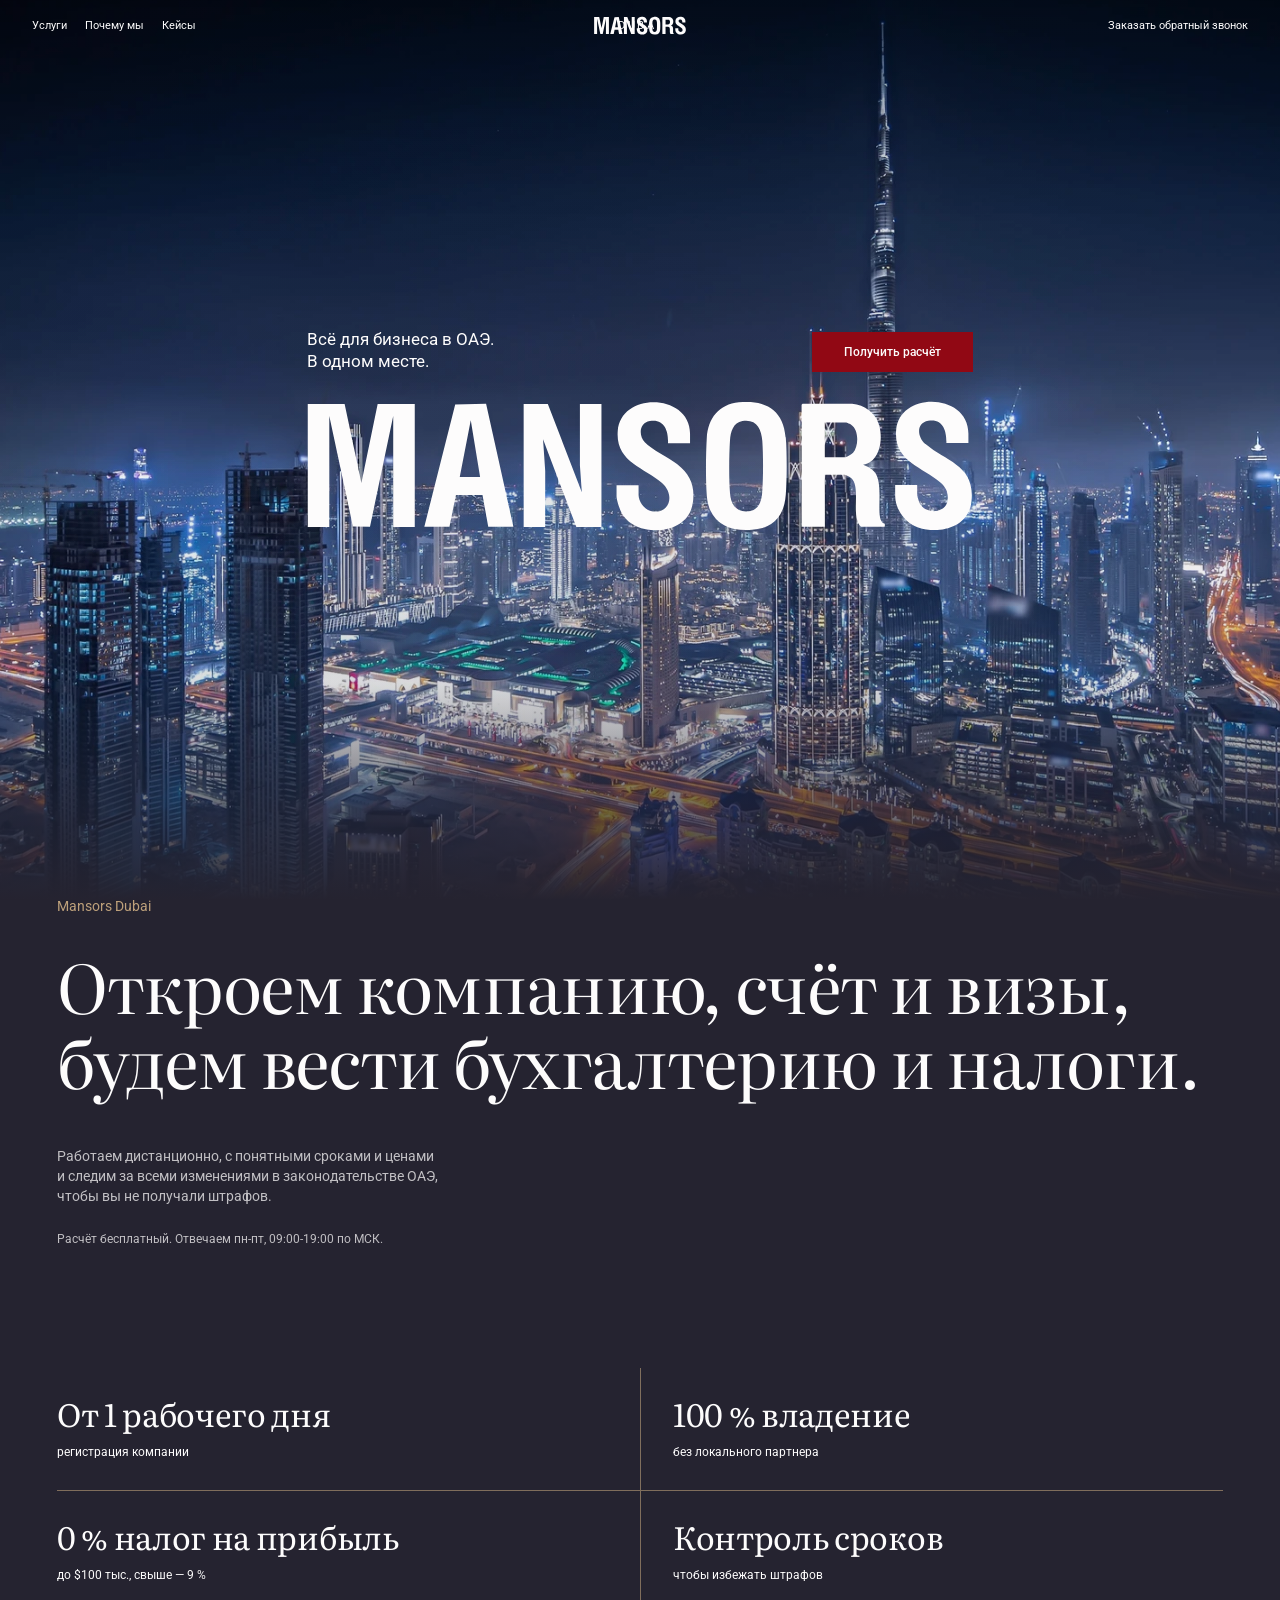
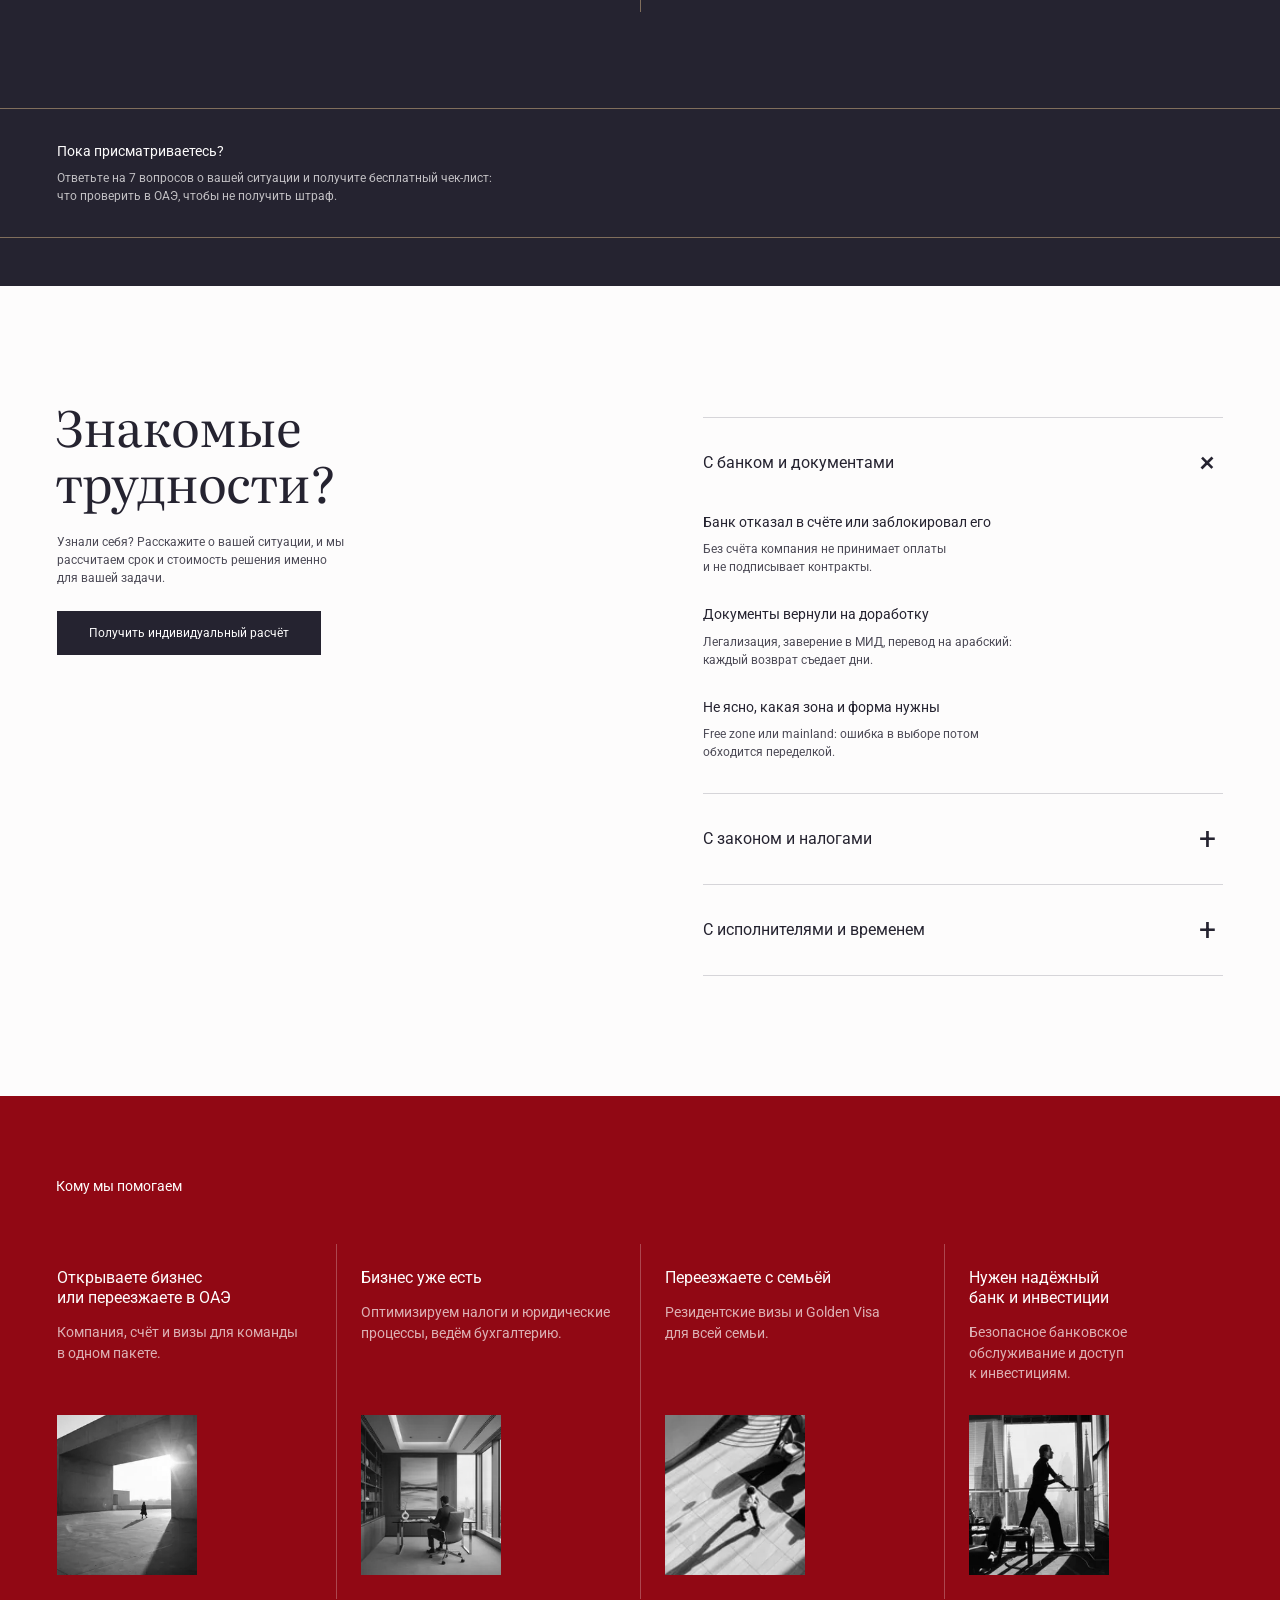
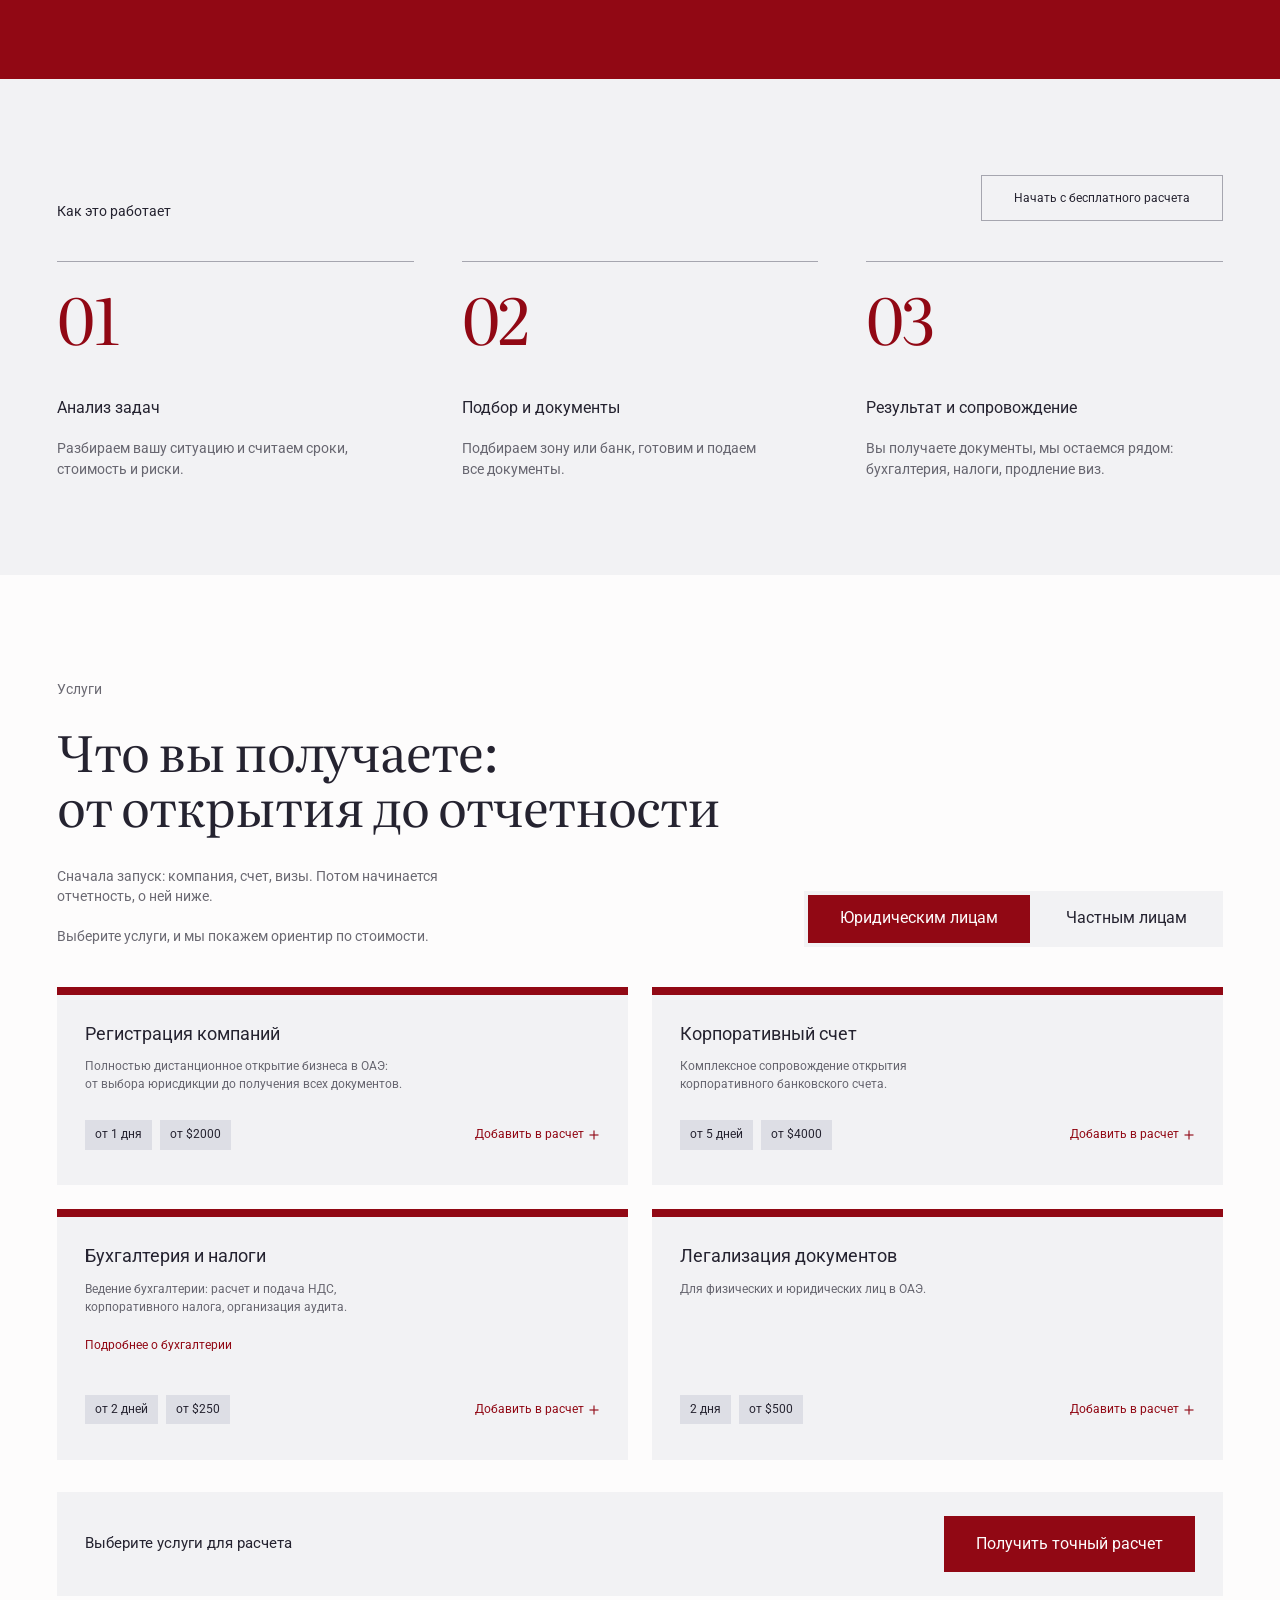
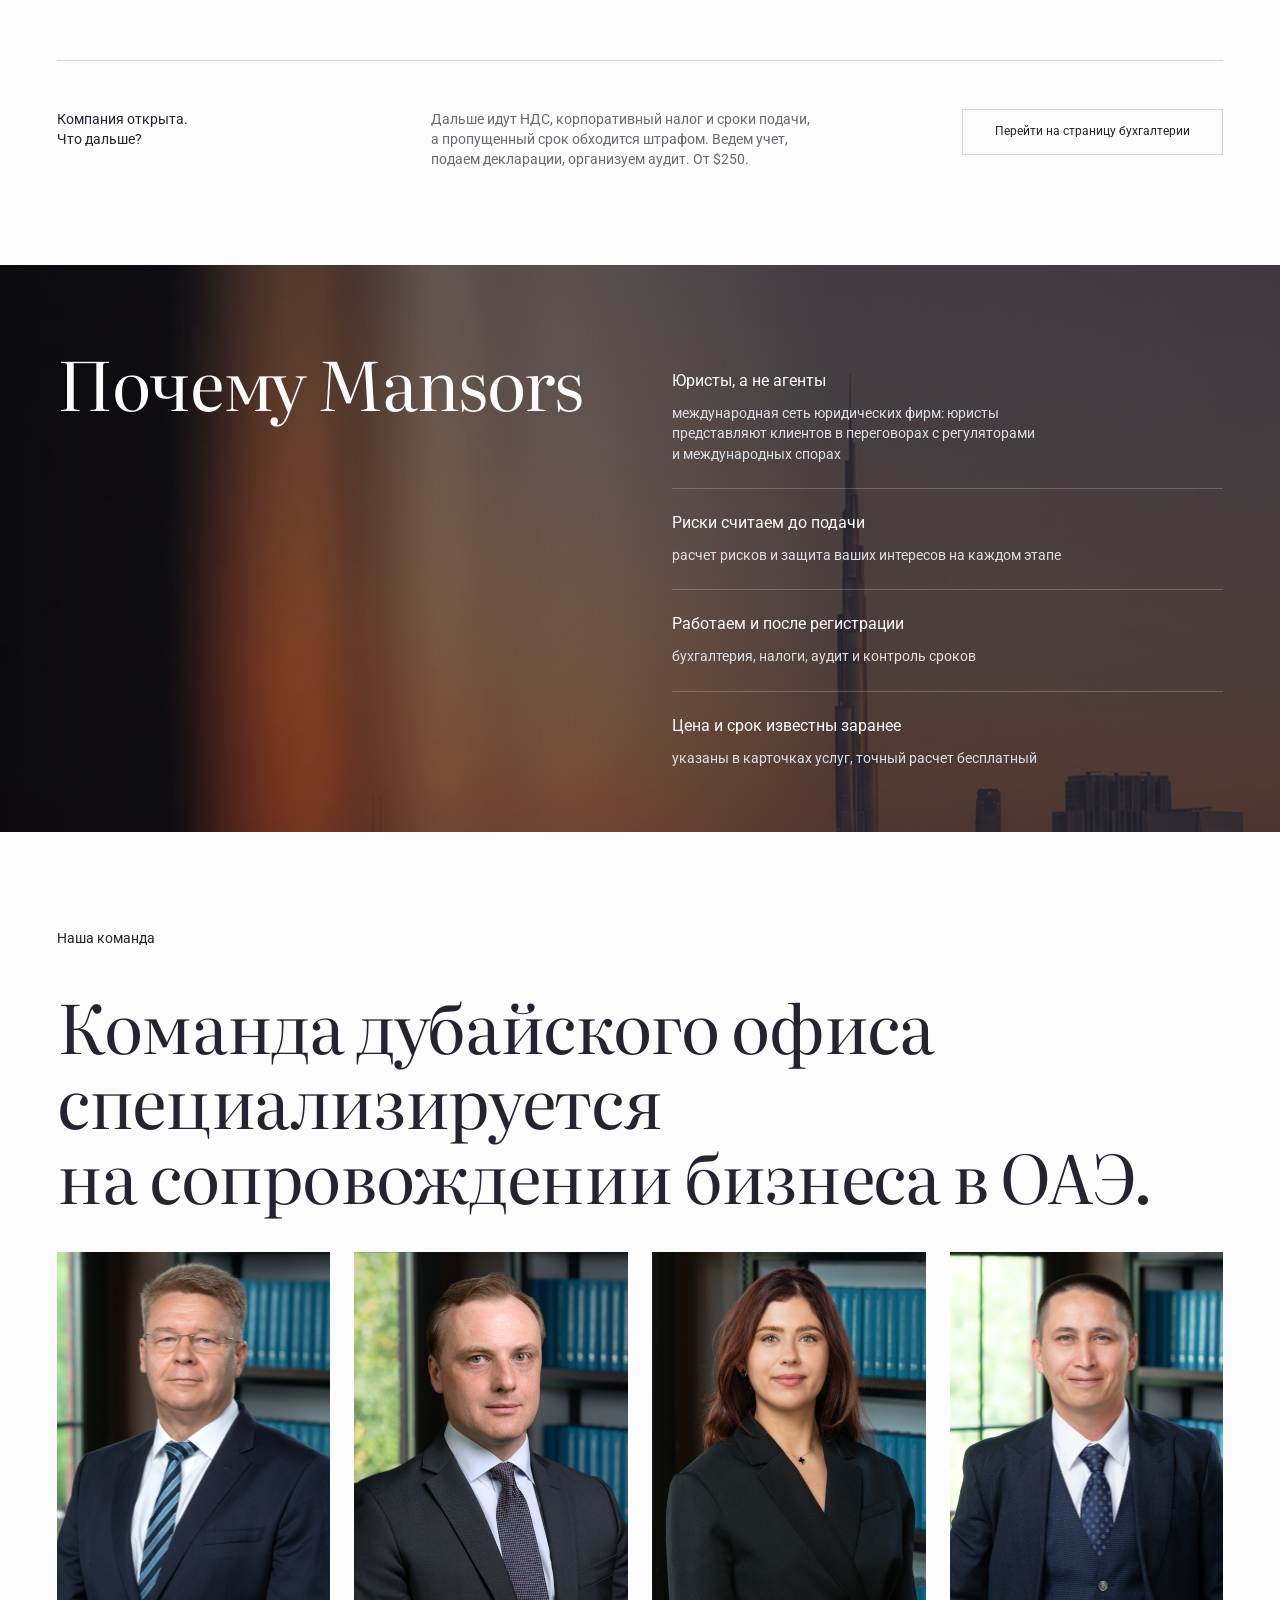
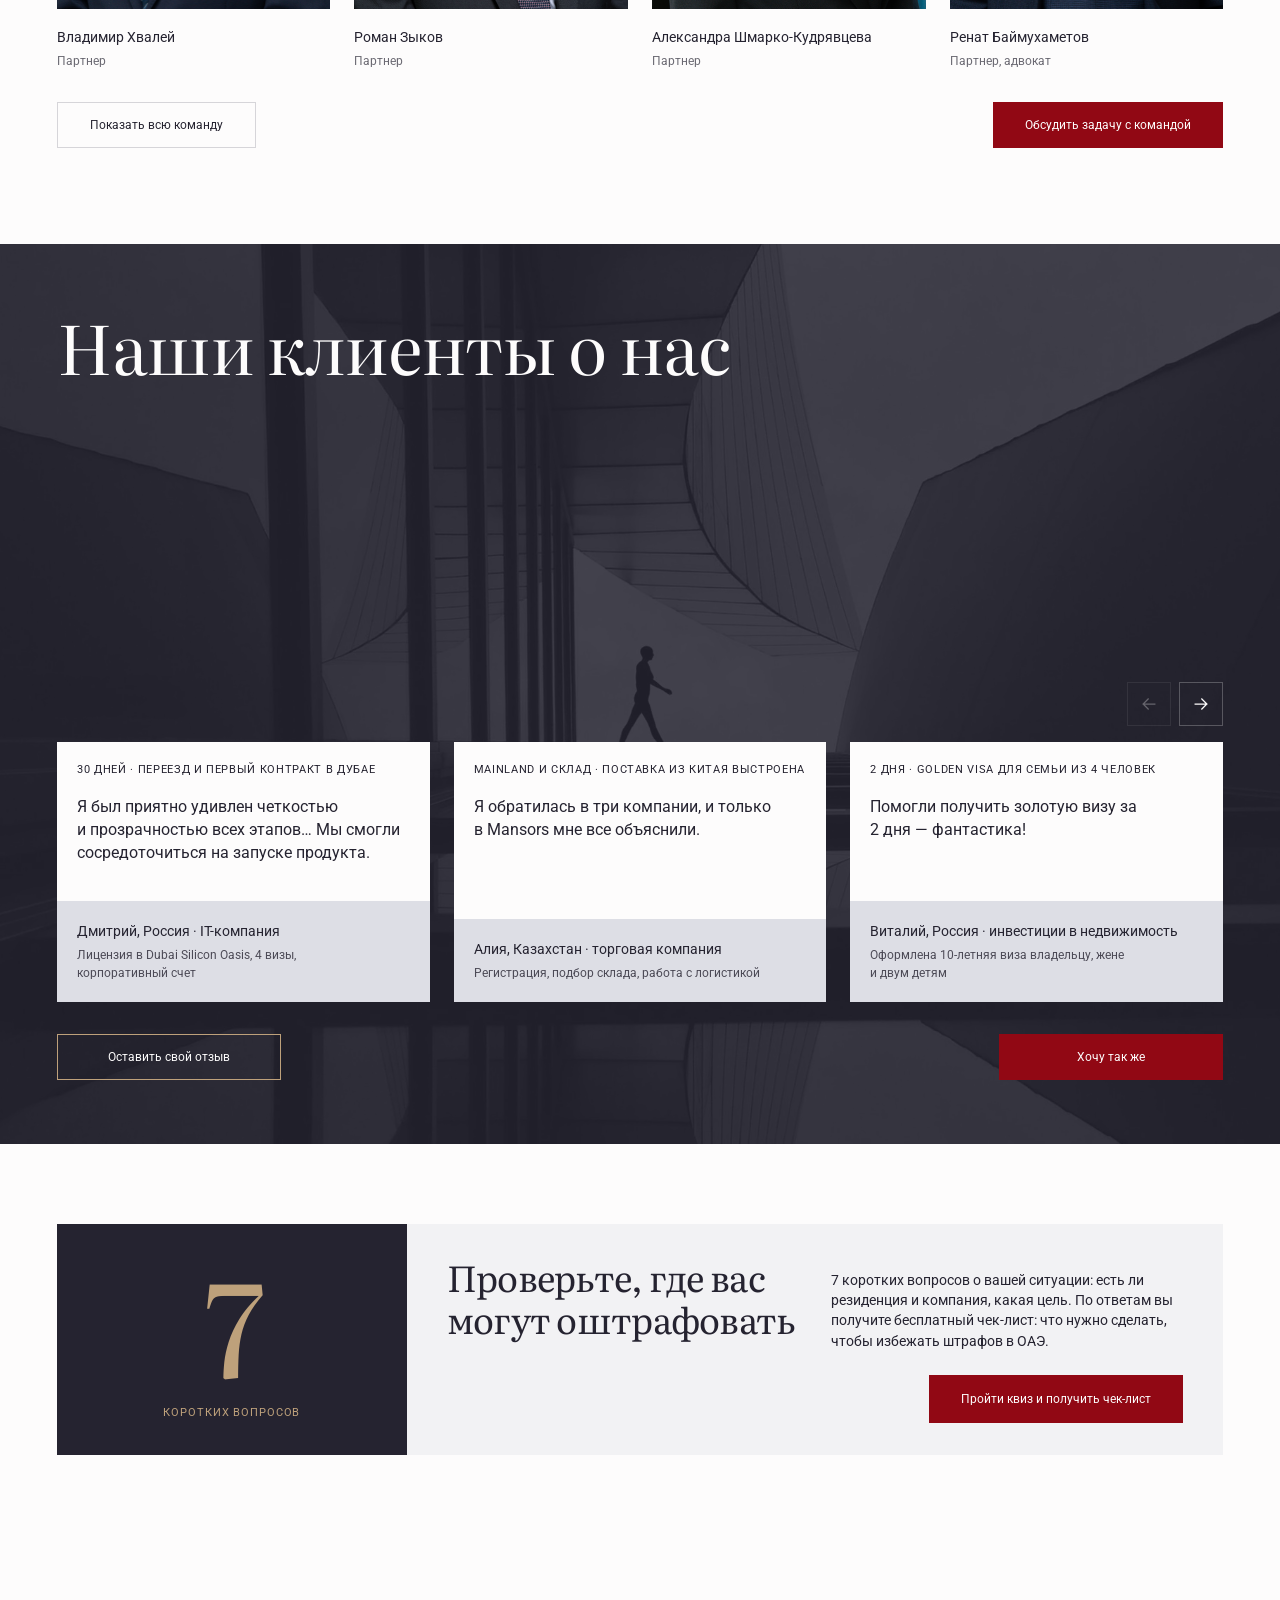
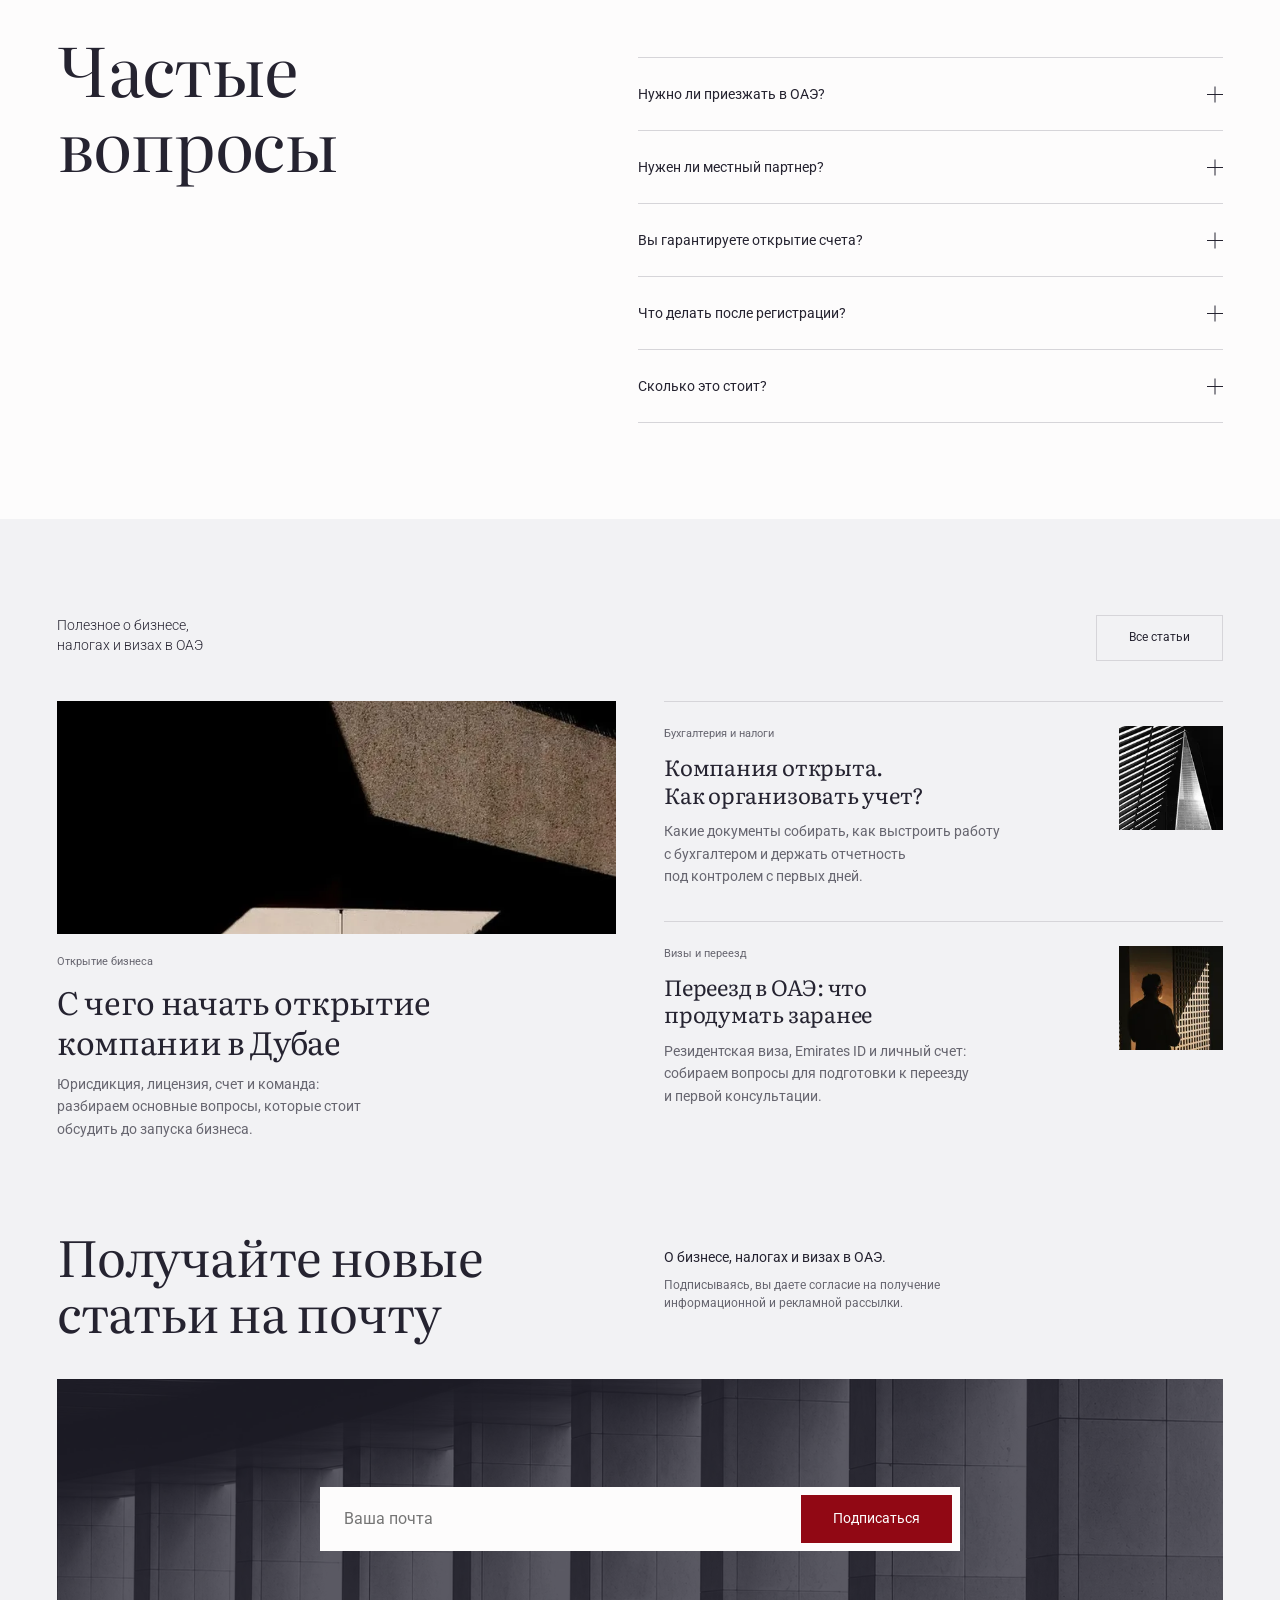
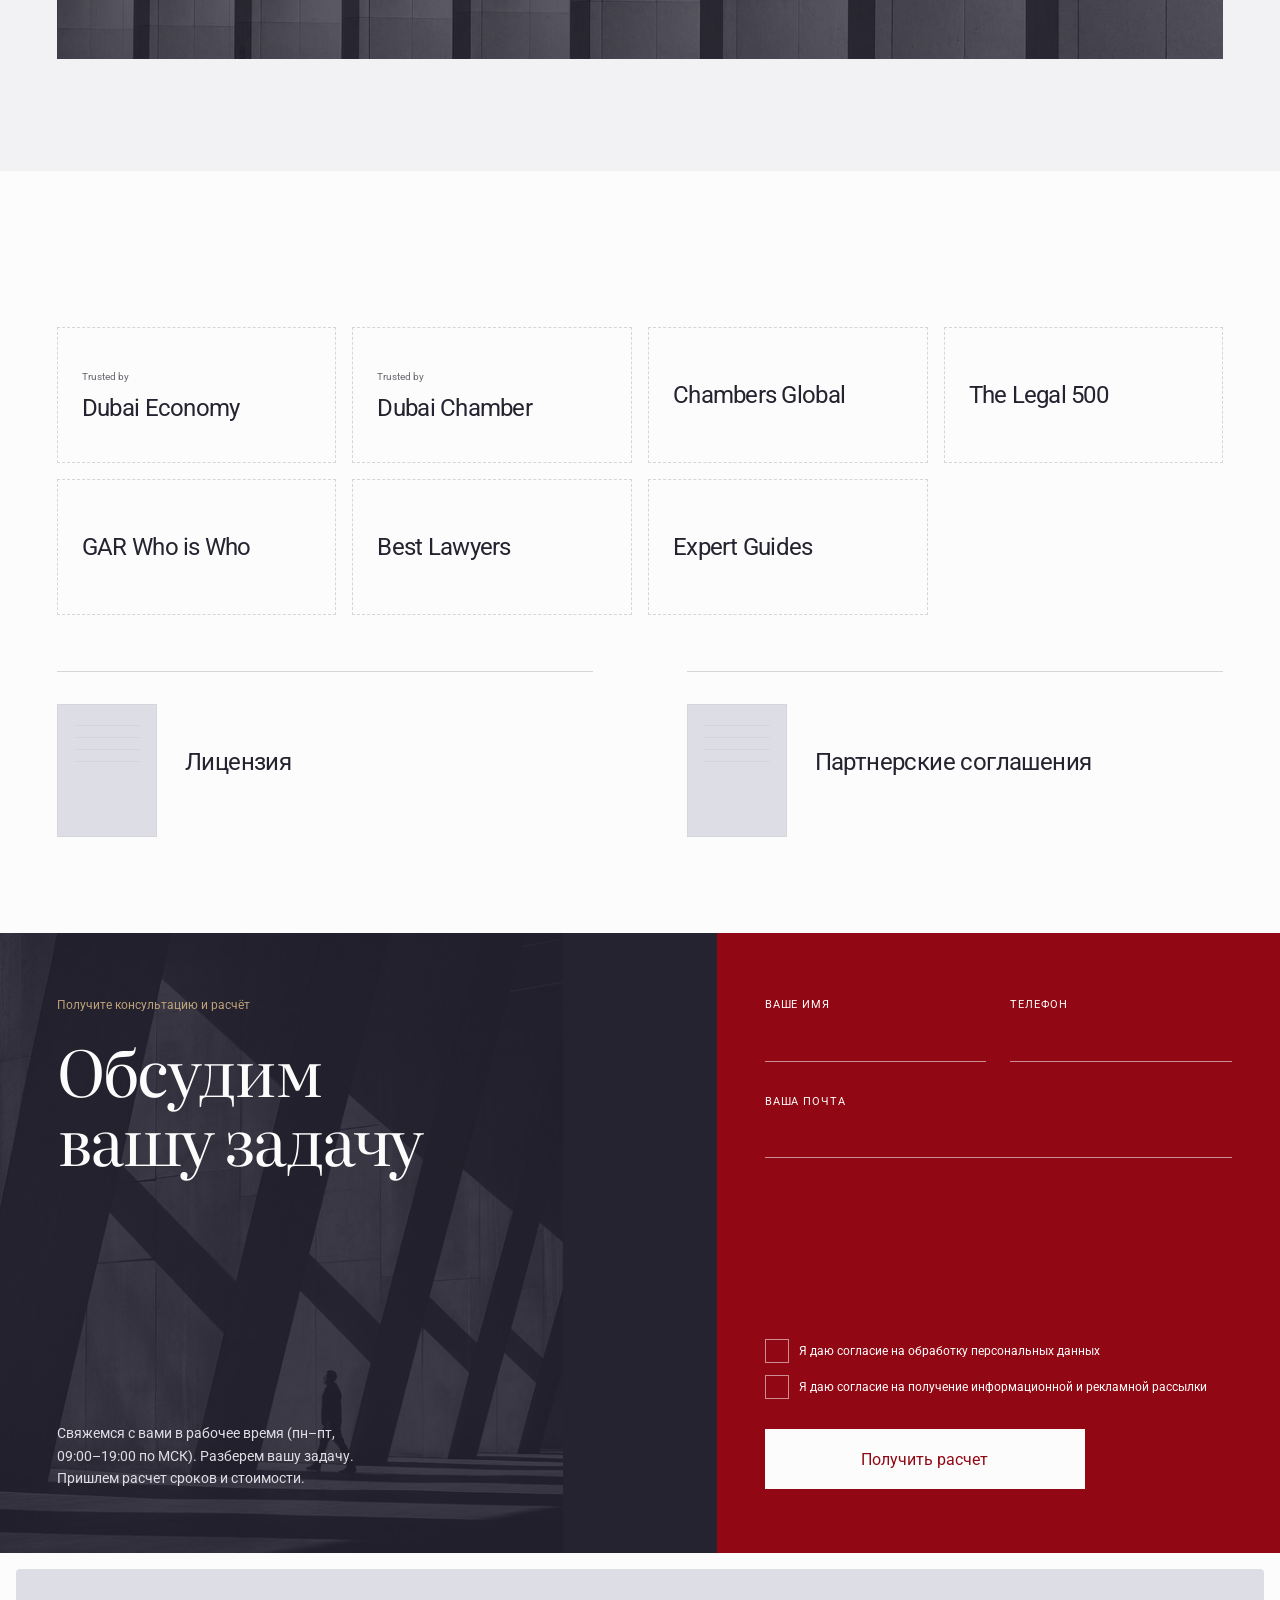
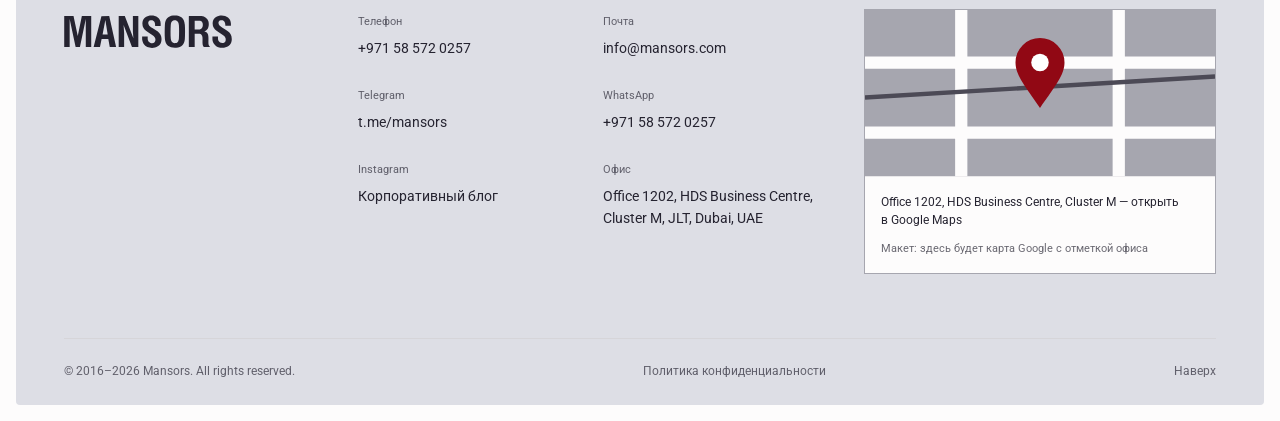
==== commit e59f6e32: "Add files via upload" ====
--- a/full/index.html
+++ b/full/index.html
@@ -11,7 +11,7 @@
           }
         }, 6000);
       }
-    </script><title>Mansors Dubai | Всё для бизнеса в ОАЭ</title><meta name="description" content="Компания, банковский счёт, визы, бухгалтерия и налоги в ОАЭ. Разберите свою ситуацию и подготовьте запрос на индивидуальный расчёт с Mansors Dubai."><meta name="robots" content="noindex,nofollow"><meta property="og:type" content="website"><meta property="og:title" content="Mansors Dubai | Всё для бизнеса в ОАЭ"><meta property="og:description" content="Компания, банковский счёт, визы, бухгалтерия и налоги в ОАЭ. Разберите свою ситуацию и подготовьте запрос на индивидуальный расчёт с Mansors Dubai."><meta property="og:image" content="../og.png"><meta property="og:image:width" content="1200"><meta property="og:image:height" content="630"><meta property="og:image:alt" content="Mansors Dubai — Всё для бизнеса в ОАЭ в одном месте"><meta name="twitter:card" content="summary_large_image"><meta name="twitter:title" content="Mansors Dubai | Всё для бизнеса в ОАЭ"><meta name="twitter:description" content="Компания, банковский счёт, визы, бухгалтерия и налоги в ОАЭ. Разберите свою ситуацию и подготовьте запрос на индивидуальный расчёт с Mansors Dubai."><meta name="twitter:image" content="../og.png"><meta name="theme-color" content="#FDFCFC"><link rel="icon" href="../favicon.svg" type="image/svg+xml"><link rel="preload" href="../assets/roboto-cyrillic-wght-normal.fOt7epNf.woff2" as="font" type="font/woff2" crossorigin><link rel="preload" href="../assets/roboto-latin-wght-normal.ccAYIvAh.woff2" as="font" type="font/woff2" crossorigin><link rel="stylesheet" href="../assets/Typography.oq5z187j.css"><link rel="stylesheet" href="../assets/full.DTzEhjsl.css"><link rel="stylesheet" href="../assets/SituationSection.DGYUOKVR.css"></head><body id="top" class="full-page hero-preview" data-hero-variant="02" data-brand-tone="mono"><div class="hero-loader" aria-hidden="true"><div class="hero-loader__content"><div class="hero-loader__logo" aria-hidden="true"><svg width="133.538249" height="28.091708" viewBox="21.078750 20.159608 133.538249 28.091708" fill="none">
+    </script><title>Mansors Dubai | Всё для бизнеса в ОАЭ</title><meta name="description" content="Компания, банковский счёт, визы, бухгалтерия и налоги в ОАЭ. Разберите свою ситуацию и подготовьте запрос на индивидуальный расчёт с Mansors Dubai."><meta name="robots" content="noindex,nofollow"><meta property="og:type" content="website"><meta property="og:title" content="Mansors Dubai | Всё для бизнеса в ОАЭ"><meta property="og:description" content="Компания, банковский счёт, визы, бухгалтерия и налоги в ОАЭ. Разберите свою ситуацию и подготовьте запрос на индивидуальный расчёт с Mansors Dubai."><meta property="og:image" content="../og.png"><meta property="og:image:width" content="1200"><meta property="og:image:height" content="630"><meta property="og:image:alt" content="Mansors Dubai — Всё для бизнеса в ОАЭ в одном месте"><meta name="twitter:card" content="summary_large_image"><meta name="twitter:title" content="Mansors Dubai | Всё для бизнеса в ОАЭ"><meta name="twitter:description" content="Компания, банковский счёт, визы, бухгалтерия и налоги в ОАЭ. Разберите свою ситуацию и подготовьте запрос на индивидуальный расчёт с Mansors Dubai."><meta name="twitter:image" content="../og.png"><meta name="theme-color" content="#FDFCFC"><link rel="icon" href="../favicon.svg" type="image/svg+xml"><link rel="preload" href="../assets/roboto-cyrillic-wght-normal.fOt7epNf.woff2" as="font" type="font/woff2" crossorigin><link rel="preload" href="../assets/roboto-latin-wght-normal.ccAYIvAh.woff2" as="font" type="font/woff2" crossorigin><link rel="stylesheet" href="../assets/Typography.oq5z187j.css"><link rel="stylesheet" href="../assets/DepthFullPage.DZ3h9ulf.css"><link rel="stylesheet" href="../assets/SituationSection.DGYUOKVR.css"></head><body id="top" class="full-page hero-preview" data-hero-variant="02" data-brand-tone="mono"><div class="hero-loader" aria-hidden="true"><div class="hero-loader__content"><div class="hero-loader__logo" aria-hidden="true"><svg width="133.538249" height="28.091708" viewBox="21.078750 20.159608 133.538249 28.091708" fill="none">
 <path d="M75.833 34.1037L76.2173 39.4505L69.3975 21.7725H64.5469V46.435H68.8692V35.1634L68.437 28.8533L75.1126 46.435H80.1554V21.7725H75.833V34.1037Z" fill="currentColor" />
 <path d="M95.3823 33.8633C93.6533 32.5146 90.1954 30.8768 88.8507 29.4318C87.554 28.083 87.7461 25.5301 89.8592 25.1929C92.7888 24.7112 93.6053 27.1678 93.5092 29.6244H97.9276V27.6495C97.9276 19.6053 84 19.1718 83.4237 27.1678C82.9435 33.4298 88.6586 34.4413 92.3086 37.6205C95.1421 40.1253 93.6533 44.2678 89.8592 43.1599C88.6586 42.8228 87.602 41.2332 87.602 40.0289V38.054H83.1836V40.2698C83.1836 41.185 83.952 43.2563 84.4323 44.027C87.4099 48.603 97.0152 48.1213 98.3599 42.2447C99.1283 38.7284 98.1678 36.0309 95.4303 33.9115L95.3823 33.8633Z" fill="currentColor" />
 <path d="M31.9883 37.6201L28.6265 21.7725H21.2305V46.435H25.5528V24.1809L30.2594 46.1942L30.3555 46.3387L33.7173 46.3868L38.3758 24.1809V46.435H42.6982V21.7725H35.2541L31.9883 37.6201Z" fill="currentColor" />
@@ -19,7 +19,7 @@
 <path d="M145.133 29.7686C143.5 28.3717 143.26 25.5779 145.71 25.1444C148.687 24.6627 149.408 27.1193 149.36 29.5759H153.778V27.6973C153.778 19.4604 139.85 19.1233 139.274 27.0711C138.794 33.3331 144.509 34.3447 148.159 37.5238C149.312 38.5354 149.792 39.4987 149.6 41.1365C149.216 43.7858 145.229 43.9303 144.029 41.7145C143.885 41.4737 143.5 40.2213 143.5 39.9804V38.0055H139.082V40.2213C139.082 42.9187 141.195 45.7126 143.693 46.5314C148.015 47.9765 153.874 46.5314 154.402 41.281C155.123 34.0075 149.504 33.4295 145.181 29.7686H145.133Z" fill="currentColor" />
 <path d="M136.589 45.5683C135.053 44.3159 136.878 38.0057 135.053 35.5491C134.428 34.6821 133.612 34.3931 132.651 33.9595C136.061 33.3815 136.686 28.8055 135.869 26.0117C135.149 23.555 132.939 21.9655 130.442 21.7246H120.501L120.309 21.9173V46.3871H124.967V35.9345H128.761C129.145 35.9345 130.058 36.368 130.298 36.657C132.315 38.5838 130.058 44.1714 132.219 46.3871H136.974C137.118 45.4719 136.878 45.8091 136.541 45.5683H136.589ZM130.634 31.5511C130.394 31.8401 129.338 32.4663 129.001 32.4663H124.967V25.4818H129.241C129.29 25.4818 130.154 25.819 130.25 25.9153C131.835 26.9269 131.787 30.2505 130.634 31.5511Z" fill="currentColor" />
 <path d="M117.088 28.4203C116.656 22.8327 112.91 20.906 107.723 21.4358C103.737 21.8212 101.528 24.6631 101.288 28.5648C101.095 31.7922 101.047 36.8981 101.288 40.1254C101.672 45.3758 105.418 47.3989 110.365 47.0136C114.591 46.6764 116.848 44.2198 117.136 39.9809C117.376 36.7536 117.376 31.6477 117.136 28.4203H117.088ZM112.43 39.162C112.334 41.0406 111.853 43.1119 109.596 43.3046C107.099 43.4972 106.09 41.9077 105.946 39.6437C105.706 36.7054 105.754 32.033 105.946 29.0465C106.042 27.4569 106.57 25.482 108.444 25.193C111.277 24.7595 112.238 26.7344 112.43 29.191C112.622 32.0812 112.622 36.2719 112.43 39.162Z" fill="currentColor" />
-</svg></div><div class="hero-loader__line" aria-hidden="true"></div><span class="sr-only" role="status">Загрузка</span></div></div><script type="module">function e(){let e=document.documentElement,t=document.querySelector(`.hero-loader`),n=document.querySelector(`.brand-hero`);if(!t||!n||e.dataset.heroLoad!==`pending`)return;e.dataset.heroLoaderReady=`true`;let r=performance.getEntriesByType(`navigation`)[0]?.type===`reload`,i=history.scrollRestoration;r&&(history.scrollRestoration=`manual`,window.scrollTo({top:0,left:0,behavior:`instant`}));let a=matchMedia(`(prefers-reduced-motion: reduce)`),o=Array.from(document.querySelectorAll(`body > header, body > main, body > footer, body > .skip-link`)),s=o.map(e=>e.inert);o.forEach(e=>{e.inert=!0});let c=`loading`,l=0,u=0,d=0,f,p=()=>{window.clearTimeout(d),delete e.dataset.heroLoad,delete e.dataset.heroLoaderReady,history.scrollRestoration=i,f?.cancel(),f=void 0},m=(n=!1)=>{if(c===`released`){n||p();return}c=`released`,window.clearTimeout(g),window.clearTimeout(l),window.clearTimeout(u);let i=t.contains(document.activeElement);t.inert=!0,t.setAttribute(`aria-hidden`,`true`),o.forEach((e,t)=>{e.inert=s[t]}),n&&!a.matches&&scrollY<20&&(r||!location.hash)&&!i?(e.dataset.heroLoad=`revealing`,d=window.setTimeout(p,2400)):p(),i&&document.querySelector(`#main`)?.focus({preventScroll:!0})},h=()=>{if(c!==`loading`)return;if(r&&window.scrollTo({top:0,left:0,behavior:`instant`}),e.dataset.heroLoad!==`pending`||a.matches||!r&&(scrollY>=20||location.hash)){m();return}let i=t.querySelector(`.hero-loader__logo`),o=n.querySelector(`.brand-hero__identity h1 svg`);!i||!o||typeof i.animate!=`function`?m(!0):(window.clearTimeout(g),c=`moving`,e.dataset.heroLoad=`moving`,u=window.setTimeout(()=>m(!0),2200),l=window.setTimeout(()=>{if(c!==`moving`)return;let e=i.getBoundingClientRect(),t=o.getBoundingClientRect();if(!e.width||!e.height||!t.width||!t.height){m(!0);return}let n=t.left+t.width/2-(e.left+e.width/2),r=t.top+t.height/2-(e.top+e.height/2);try{f=i.animate([{transform:`translate(0, 0) scale(1)`},{transform:`translate(${n}px, ${r}px) scale(${t.width/e.width}, ${t.height/e.height})`}],{duration:1100,easing:`cubic-bezier(.22, 1, .36, 1)`,fill:`forwards`}),f.finished.then(()=>{c===`moving`&&m(!0)}).catch(()=>{c===`moving`&&m()})}catch{m()}},300))},g=window.setTimeout(h,5e3);if(window.addEventListener(`mansors:hero-load-timeout`,()=>m(),{once:!0}),t.setAttribute(`aria-hidden`,`false`),document.addEventListener(`keydown`,e=>{(e.key===`Escape`||e.key===`Tab`)&&m()}),window.addEventListener(`scroll`,()=>{c!==`loading`&&scrollY>=20&&m()},{passive:!0}),window.addEventListener(`resize`,()=>{c===`moving`&&m()},{passive:!0}),window.addEventListener(`pagehide`,()=>m()),window.addEventListener(`pageshow`,e=>{e.persisted&&m()}),a.addEventListener(`change`,()=>{a.matches&&m()}),!r&&(scrollY>20||location.hash)){m();return}let _=new Set(Array.from(document.querySelectorAll(`.night-city image`)).map(e=>e.getAttribute(`href`)).filter(e=>!!e)),v=Array.from(_,e=>{let t=new Image;return t.fetchPriority=`high`,t.src=e,t.decode()}),y=document.fonts.load(`400 14px ${getComputedStyle(n).fontFamily}`,`Mansors Всё для бизнеса`),b=new Promise(e=>window.setTimeout(e,3e3));Promise.all([Promise.allSettled([...v,y]),b]).then(h)}e();</script><a class="skip-link" href="#main">Перейти к содержанию</a><header class="header"><a class="header-brand" href="#main" aria-label="Mansors Dubai, начало страницы"><span class="header-brand__location">Dubai</span><span class="header-brand__logo"><svg width="133.538249" height="28.091708" viewBox="21.078750 20.159608 133.538249 28.091708" fill="none" class="mansors-logo" role="img" aria-label="Mansors" focusable="false" data-astro-cid-ma3qvj5d="true">
+</svg></div><div class="hero-loader__line" aria-hidden="true"></div><span class="sr-only" role="status">Загрузка</span></div></div><script type="module">function e(){let e=document.documentElement,t=document.querySelector(`.hero-loader`),n=document.querySelector(`.brand-hero`);if(!t||!n||e.dataset.heroLoad!==`pending`)return;e.dataset.heroLoaderReady=`true`;let r=performance.getEntriesByType(`navigation`)[0]?.type===`reload`,i=history.scrollRestoration;r&&(history.scrollRestoration=`manual`,window.scrollTo({top:0,left:0,behavior:`instant`}));let a=matchMedia(`(prefers-reduced-motion: reduce)`),o=Array.from(document.querySelectorAll(`body > header, body > main, body > footer, body > .skip-link`)),s=o.map(e=>e.inert);o.forEach(e=>{e.inert=!0});let c=`loading`,l=0,u=0,d=0,f,p=()=>{window.clearTimeout(d),delete e.dataset.heroLoad,delete e.dataset.heroLoaderReady,history.scrollRestoration=i,f?.cancel(),f=void 0},m=(n=!1)=>{if(c===`released`){n||p();return}c=`released`,window.clearTimeout(g),window.clearTimeout(l),window.clearTimeout(u);let i=t.contains(document.activeElement);t.inert=!0,t.setAttribute(`aria-hidden`,`true`),o.forEach((e,t)=>{e.inert=s[t]}),n&&!a.matches&&scrollY<20&&(r||!location.hash)&&!i?(e.dataset.heroLoad=`revealing`,d=window.setTimeout(p,2400)):p(),i&&document.querySelector(`#main`)?.focus({preventScroll:!0})},h=()=>{if(c!==`loading`)return;if(r&&window.scrollTo({top:0,left:0,behavior:`instant`}),e.dataset.heroLoad!==`pending`||a.matches||!r&&(scrollY>=20||location.hash)){m();return}let i=t.querySelector(`.hero-loader__logo`),o=n.querySelector(`.brand-hero__identity h1 svg`);!i||!o||typeof i.animate!=`function`?m(!0):(window.clearTimeout(g),c=`moving`,e.dataset.heroLoad=`moving`,u=window.setTimeout(()=>m(!0),2200),l=window.setTimeout(()=>{if(c!==`moving`)return;let e=i.getBoundingClientRect(),t=o.getBoundingClientRect();if(!e.width||!e.height||!t.width||!t.height){m(!0);return}let n=t.left+t.width/2-(e.left+e.width/2),r=t.top+t.height/2-(e.top+e.height/2);try{f=i.animate([{transform:`translate(0, 0) scale(1)`},{transform:`translate(${n}px, ${r}px) scale(${t.width/e.width}, ${t.height/e.height})`}],{duration:1100,easing:`cubic-bezier(.22, 1, .36, 1)`,fill:`forwards`}),f.finished.then(()=>{c===`moving`&&m(!0)}).catch(()=>{c===`moving`&&m()})}catch{m()}},300))},g=window.setTimeout(h,8e3);if(window.addEventListener(`mansors:hero-load-timeout`,()=>m(),{once:!0}),t.setAttribute(`aria-hidden`,`false`),document.addEventListener(`keydown`,e=>{(e.key===`Escape`||e.key===`Tab`)&&m()}),window.addEventListener(`scroll`,()=>{c!==`loading`&&scrollY>=20&&m()},{passive:!0}),window.addEventListener(`resize`,()=>{c===`moving`&&m()},{passive:!0}),window.addEventListener(`pagehide`,()=>m()),window.addEventListener(`pageshow`,e=>{e.persisted&&m()}),a.addEventListener(`change`,()=>{a.matches&&m()}),!r&&(scrollY>20||location.hash)){m();return}let _=new Set(Array.from(document.querySelectorAll(`.night-city image, [data-hero-asset]`)).map(e=>e.getAttribute(`href`)||e.getAttribute(`src`)).filter(e=>!!e)),v=Array.from(_,e=>{let t=new Image;return t.fetchPriority=`high`,t.src=e,t.decode()}),y=document.fonts.load(`400 14px ${getComputedStyle(n).fontFamily}`,`Mansors Всё для бизнеса`),b=new Promise(e=>window.setTimeout(e,700));Promise.all([Promise.allSettled([...v,y]),b]).then(h)}e();</script><a class="skip-link" href="#main">Перейти к содержанию</a><header class="header"><a class="header-brand" href="#main" aria-label="Mansors Dubai, начало страницы"><span class="header-brand__location">Dubai</span><span class="header-brand__logo"><svg width="133.538249" height="28.091708" viewBox="21.078750 20.159608 133.538249 28.091708" fill="none" class="mansors-logo" role="img" aria-label="Mansors" focusable="false" data-astro-cid-ma3qvj5d="true">
 <path d="M75.833 34.1037L76.2173 39.4505L69.3975 21.7725H64.5469V46.435H68.8692V35.1634L68.437 28.8533L75.1126 46.435H80.1554V21.7725H75.833V34.1037Z" fill="currentColor" />
 <path d="M95.3823 33.8633C93.6533 32.5146 90.1954 30.8768 88.8507 29.4318C87.554 28.083 87.7461 25.5301 89.8592 25.1929C92.7888 24.7112 93.6053 27.1678 93.5092 29.6244H97.9276V27.6495C97.9276 19.6053 84 19.1718 83.4237 27.1678C82.9435 33.4298 88.6586 34.4413 92.3086 37.6205C95.1421 40.1253 93.6533 44.2678 89.8592 43.1599C88.6586 42.8228 87.602 41.2332 87.602 40.0289V38.054H83.1836V40.2698C83.1836 41.185 83.952 43.2563 84.4323 44.027C87.4099 48.603 97.0152 48.1213 98.3599 42.2447C99.1283 38.7284 98.1678 36.0309 95.4303 33.9115L95.3823 33.8633Z" fill="currentColor" />
 <path d="M31.9883 37.6201L28.6265 21.7725H21.2305V46.435H25.5528V24.1809L30.2594 46.1942L30.3555 46.3387L33.7173 46.3868L38.3758 24.1809V46.435H42.6982V21.7725H35.2541L31.9883 37.6201Z" fill="currentColor" />
@@ -27,7 +27,7 @@
 <path d="M145.133 29.7686C143.5 28.3717 143.26 25.5779 145.71 25.1444C148.687 24.6627 149.408 27.1193 149.36 29.5759H153.778V27.6973C153.778 19.4604 139.85 19.1233 139.274 27.0711C138.794 33.3331 144.509 34.3447 148.159 37.5238C149.312 38.5354 149.792 39.4987 149.6 41.1365C149.216 43.7858 145.229 43.9303 144.029 41.7145C143.885 41.4737 143.5 40.2213 143.5 39.9804V38.0055H139.082V40.2213C139.082 42.9187 141.195 45.7126 143.693 46.5314C148.015 47.9765 153.874 46.5314 154.402 41.281C155.123 34.0075 149.504 33.4295 145.181 29.7686H145.133Z" fill="currentColor" />
 <path d="M136.589 45.5683C135.053 44.3159 136.878 38.0057 135.053 35.5491C134.428 34.6821 133.612 34.3931 132.651 33.9595C136.061 33.3815 136.686 28.8055 135.869 26.0117C135.149 23.555 132.939 21.9655 130.442 21.7246H120.501L120.309 21.9173V46.3871H124.967V35.9345H128.761C129.145 35.9345 130.058 36.368 130.298 36.657C132.315 38.5838 130.058 44.1714 132.219 46.3871H136.974C137.118 45.4719 136.878 45.8091 136.541 45.5683H136.589ZM130.634 31.5511C130.394 31.8401 129.338 32.4663 129.001 32.4663H124.967V25.4818H129.241C129.29 25.4818 130.154 25.819 130.25 25.9153C131.835 26.9269 131.787 30.2505 130.634 31.5511Z" fill="currentColor" />
 <path d="M117.088 28.4203C116.656 22.8327 112.91 20.906 107.723 21.4358C103.737 21.8212 101.528 24.6631 101.288 28.5648C101.095 31.7922 101.047 36.8981 101.288 40.1254C101.672 45.3758 105.418 47.3989 110.365 47.0136C114.591 46.6764 116.848 44.2198 117.136 39.9809C117.376 36.7536 117.376 31.6477 117.136 28.4203H117.088ZM112.43 39.162C112.334 41.0406 111.853 43.1119 109.596 43.3046C107.099 43.4972 106.09 41.9077 105.946 39.6437C105.706 36.7054 105.754 32.033 105.946 29.0465C106.042 27.4569 106.57 25.482 108.444 25.193C111.277 24.7595 112.238 26.7344 112.43 29.191C112.622 32.0812 112.622 36.2719 112.43 39.162Z" fill="currentColor" />
-</svg></span></a><nav class="desktop-nav" aria-label="Основная навигация"><a class="nav-link" href="#services"><span>Услуги</span></a><a class="nav-link" href="#why"><span>Почему мы</span></a><a class="nav-link" href="#cases"><span>Кейсы</span></a><a class="nav-link" href="#blog"><span>Блог</span></a><a class="nav-link" href="https://mansors.com/dubai/accounting"><span>Бухгалтерия</span></a><a class="nav-link" href="#contact"><span>Контакты</span></a></nav><div class="header__action"><a class="action action--link" href="#contact"><span class="action__text"><span class="callback-prefix">Заказать </span><span class="callback-label">обратный звонок</span></span></a></div><details class="full-mobile-menu"><summary>Меню<span class="full-plus" aria-hidden="true"></span></summary><nav aria-label="Мобильная навигация"><a href="#services">Услуги</a><a href="#why">Почему мы</a><a href="#cases">Кейсы</a><a href="#blog">Блог</a><a href="https://mansors.com/dubai/accounting">Бухгалтерия</a><a href="#contact">Контакты</a><a class="action action--primary" href="#contact"><span class="action__text">Заказать обратный звонок</span></a></nav></details></header><main id="main" tabindex="-1"><div class="depth-variant"><div class="hero-top-composition depth-composition" data-night-composition data-fog="on" data-light="on" data-motion="on" data-scene-active="true"><link rel="preload" as="image" href="../assets/BG%20new.Baogn5cI_21XpG3.webp" fetchpriority="high"><link rel="preload" as="image" href="../assets/city-backplate.Cif0TFdt_Z1F6yxx.webp"><div class="night-backdrop" aria-hidden="true" data-astro-cid-m3bx4o2a><div class="night-viewport" data-astro-cid-m3bx4o2a><svg class="night-city" viewBox="0 0 2048 1078" xmlns="http://www.w3.org/2000/svg" focusable="false" data-astro-cid-m3bx4o2a><defs data-astro-cid-m3bx4o2a><image id="night-photo" href="../assets/BG%20new.Baogn5cI_21XpG3.webp" width="2048" height="1078" preserveAspectRatio="none" data-astro-cid-m3bx4o2a></image><path id="night-left-shape" d="M352 1078 L352 622 L359 622 L359 594 L390 592 L390 586 L421 586 L421 593 L463 591 L463 618 L476 620 L476 644 L491 644 L491 680 L512 681 L512 1078 Z M551 1078 L552 598 L562 598 L562 554 L577 554 L577 547 L588 547 L588 553 L607 551 L608 545 L616 545 L617 551 L640 549 L641 559 L662 559 L662 604 L674 605 L674 1078 Z" data-astro-cid-m3bx4o2a></path><path id="night-tower-shape" d="M1268 675 L1270 554 L1274 554 L1275 451 L1279 451 L1279 383 L1283 383 L1283 303 L1287 303 L1287 251 L1290 251 L1290 204 L1292 204 L1292 64 L1295 64 L1296 203 L1298 203 L1298 250 L1301 250 L1302 304 L1305 304 L1305 383 L1309 383 L1309 452 L1314 452 L1315 554 L1321 554 L1323 681 Z" data-astro-cid-m3bx4o2a></path><path id="night-right-shape" d="M1976 611 L2048 621 L2048 1078 L1983 1078 L1983 733 L1976 733 Z" data-astro-cid-m3bx4o2a></path><clipPath id="night-left" data-astro-cid-m3bx4o2a><use href="#night-left-shape" data-astro-cid-m3bx4o2a></use></clipPath><clipPath id="night-tower" data-astro-cid-m3bx4o2a><use href="#night-tower-shape" data-astro-cid-m3bx4o2a></use></clipPath><clipPath id="night-right" data-astro-cid-m3bx4o2a><use href="#night-right-shape" data-astro-cid-m3bx4o2a></use></clipPath><clipPath id="night-patterned-tower" data-astro-cid-m3bx4o2a><path d="M1171 915 L1171 645 L1181 645 L1181 573 L1189 573 L1189 532 L1198 532 L1198 502 L1207 502 L1207 476 L1217 476 L1217 405 L1227 405 L1227 478 L1237 478 L1237 502 L1245 502 L1245 531 L1254 531 L1254 574 L1262 574 L1262 642 L1273 642 L1273 915 Z" data-astro-cid-m3bx4o2a></path></clipPath><filter id="night-feather" x="-20%" y="-20%" width="140%" height="140%" data-astro-cid-m3bx4o2a><feGaussianBlur stdDeviation="7" data-astro-cid-m3bx4o2a></feGaussianBlur></filter><mask id="night-background" maskUnits="userSpaceOnUse" x="0" y="0" width="2048" height="1078" style="mask-type:luminance" data-astro-cid-m3bx4o2a><rect width="2048" height="1078" fill="white" data-astro-cid-m3bx4o2a></rect><g fill="black" stroke="black" stroke-width="42" filter="url(#night-feather)" data-astro-cid-m3bx4o2a><use href="#night-left-shape" data-astro-cid-m3bx4o2a></use><use href="#night-tower-shape" data-astro-cid-m3bx4o2a></use><use href="#night-right-shape" data-astro-cid-m3bx4o2a></use></g></mask><radialGradient id="night-blue" data-astro-cid-m3bx4o2a><stop stop-color="#78bfff" stop-opacity=".64" data-astro-cid-m3bx4o2a></stop><stop offset=".38" stop-color="#5f9bdd" stop-opacity=".21" data-astro-cid-m3bx4o2a></stop><stop offset="1" stop-color="#5f9bdd" stop-opacity="0" data-astro-cid-m3bx4o2a></stop></radialGradient><radialGradient id="night-gold" data-astro-cid-m3bx4o2a><stop stop-color="#ffc275" stop-opacity=".64" data-astro-cid-m3bx4o2a></stop><stop offset=".4" stop-color="#ef9f4e" stop-opacity=".22" data-astro-cid-m3bx4o2a></stop><stop offset="1" stop-color="#ef9f4e" stop-opacity="0" data-astro-cid-m3bx4o2a></stop></radialGradient><linearGradient id="night-beam-white" gradientUnits="userSpaceOnUse" x1="0" y1="-740" x2="0" y2="0" data-astro-cid-m3bx4o2a><stop stop-color="#f5f8ff" stop-opacity="0" data-astro-cid-m3bx4o2a></stop><stop offset=".2" stop-color="#f5f8ff" stop-opacity=".2" data-astro-cid-m3bx4o2a></stop><stop offset=".55" stop-color="#f5f8ff" stop-opacity=".48" data-astro-cid-m3bx4o2a></stop><stop offset=".86" stop-color="#fff" stop-opacity=".7" data-astro-cid-m3bx4o2a></stop><stop offset="1" stop-color="#fff" stop-opacity=".85" data-astro-cid-m3bx4o2a></stop></linearGradient><path id="night-beam-shape" d="M-9 0C-16-170-65-420-103-620Q-127-740 0-740Q127-740 103-620C65-420 16-170 9 0Z" data-astro-cid-m3bx4o2a></path><filter id="night-beam-soft" x="-80%" y="-15%" width="260%" height="130%" data-astro-cid-m3bx4o2a><feGaussianBlur stdDeviation="24" data-astro-cid-m3bx4o2a></feGaussianBlur></filter><filter id="night-beam-core" x="-50%" y="-10%" width="200%" height="120%" data-astro-cid-m3bx4o2a><feGaussianBlur stdDeviation="10" data-astro-cid-m3bx4o2a></feGaussianBlur></filter><g id="night-beam-volume" data-astro-cid-m3bx4o2a><use href="#night-beam-shape" fill="url(#night-beam-white)" filter="url(#night-beam-soft)" data-astro-cid-m3bx4o2a></use><use href="#night-beam-shape" fill="url(#night-beam-white)" filter="url(#night-beam-core)" transform="scale(.45 1)" opacity=".32" data-astro-cid-m3bx4o2a></use></g><radialGradient id="night-fog-fade" data-astro-cid-m3bx4o2a><stop stop-color="white" data-astro-cid-m3bx4o2a></stop><stop offset=".44" stop-color="white" stop-opacity=".7" data-astro-cid-m3bx4o2a></stop><stop offset="1" stop-color="white" stop-opacity="0" data-astro-cid-m3bx4o2a></stop></radialGradient><mask id="night-fog-mask" maskUnits="userSpaceOnUse" maskContentUnits="userSpaceOnUse" x="-200" y="300" width="2448" height="778" style="mask-type:alpha" data-astro-cid-m3bx4o2a><ellipse cx="1024" cy="655" rx="1270" ry="225" fill="url(#night-fog-fade)" data-astro-cid-m3bx4o2a></ellipse></mask><filter id="night-fog-texture" filterUnits="userSpaceOnUse" x="-200" y="300" width="2448" height="778" color-interpolation-filters="sRGB" data-astro-cid-m3bx4o2a><feTurbulence type="fractalNoise" baseFrequency=".003 .012" numOctaves="3" seed="8" data-astro-cid-m3bx4o2a></feTurbulence><feColorMatrix type="matrix" values="0 0 0 0 .65  0 0 0 0 .76  0 0 0 0 .9  0 0 0 2.4 -.65" data-astro-cid-m3bx4o2a></feColorMatrix><feGaussianBlur stdDeviation="5" data-astro-cid-m3bx4o2a></feGaussianBlur></filter></defs><g class="night-plane night-plane--middle" data-astro-cid-m3bx4o2a><image href="../assets/city-backplate.Cif0TFdt_Z1F6yxx.webp" width="2048" height="1078" preserveAspectRatio="none" data-astro-cid-m3bx4o2a></image></g><g class="night-plane night-plane--tower" data-astro-cid-m3bx4o2a><use href="#night-photo" clip-path="url(#night-tower)" data-astro-cid-m3bx4o2a></use></g><g class="night-plane night-plane--middle" data-astro-cid-m3bx4o2a><use href="#night-photo" mask="url(#night-background)" data-astro-cid-m3bx4o2a></use><use href="#night-photo" clip-path="url(#night-patterned-tower)" data-astro-cid-m3bx4o2a></use></g><!-- Volumetric white light behind the near buildings and drifting haze. --><g class="night-searchlights" data-astro-cid-m3bx4o2a><g transform="translate(330 780) scale(.35 .38)" data-astro-cid-m3bx4o2a><g class="night-beam night-beam--left" data-astro-cid-m3bx4o2a><use href="#night-beam-volume" data-astro-cid-m3bx4o2a></use></g></g><g transform="translate(670 820) scale(.315 .403)" data-astro-cid-m3bx4o2a><g class="night-beam night-beam--center" data-astro-cid-m3bx4o2a><use href="#night-beam-volume" data-astro-cid-m3bx4o2a></use></g></g><g transform="translate(960 820) scale(.263 .342)" data-astro-cid-m3bx4o2a><g class="night-beam night-beam--inner" data-astro-cid-m3bx4o2a><use href="#night-beam-volume" data-astro-cid-m3bx4o2a></use></g></g><g transform="translate(1590 830) scale(.29 .37)" data-astro-cid-m3bx4o2a><g class="night-beam night-beam--right" data-astro-cid-m3bx4o2a><use href="#night-beam-volume" data-astro-cid-m3bx4o2a></use></g></g></g><g class="night-light night-light--tower" data-astro-cid-m3bx4o2a><ellipse cx="1300" cy="565" rx="240" ry="365" fill="url(#night-blue)" opacity=".55" data-astro-cid-m3bx4o2a></ellipse></g><g class="night-light night-light--avenue" data-astro-cid-m3bx4o2a><ellipse cx="1690" cy="745" rx="320" ry="180" fill="url(#night-gold)" data-astro-cid-m3bx4o2a></ellipse></g><g class="night-fog night-fog--back" data-astro-cid-m3bx4o2a><g mask="url(#night-fog-mask)" data-astro-cid-m3bx4o2a><rect x="-160" y="410" width="2368" height="470" filter="url(#night-fog-texture)" data-astro-cid-m3bx4o2a></rect></g></g><g class="night-fog night-fog--front" data-astro-cid-m3bx4o2a><g mask="url(#night-fog-mask)" data-astro-cid-m3bx4o2a><rect x="-160" y="410" width="2368" height="470" filter="url(#night-fog-texture)" data-astro-cid-m3bx4o2a></rect></g></g><g class="night-plane night-plane--front" data-astro-cid-m3bx4o2a><use href="#night-photo" clip-path="url(#night-left)" data-astro-cid-m3bx4o2a></use><use href="#night-photo" clip-path="url(#night-right)" data-astro-cid-m3bx4o2a></use></g><g class="night-light night-light--roads" data-astro-cid-m3bx4o2a><ellipse cx="900" cy="924" rx="480" ry="95" fill="url(#night-gold)" transform="rotate(11 900 924)" data-astro-cid-m3bx4o2a></ellipse></g><g class="night-light night-light--foreground" data-astro-cid-m3bx4o2a><ellipse cx="440" cy="815" rx="185" ry="220" fill="url(#night-blue)" data-astro-cid-m3bx4o2a></ellipse></g><g class="night-light night-light--mall" data-astro-cid-m3bx4o2a><ellipse cx="850" cy="800" rx="280" ry="230" fill="url(#night-blue)" data-astro-cid-m3bx4o2a></ellipse></g><g class="night-light night-light--lower-right" data-astro-cid-m3bx4o2a><ellipse cx="1530" cy="870" rx="310" ry="255" fill="url(#night-blue)" data-astro-cid-m3bx4o2a></ellipse></g><g class="night-light night-light--lower-left" data-astro-cid-m3bx4o2a><ellipse cx="260" cy="860" rx="270" ry="190" fill="url(#night-gold)" data-astro-cid-m3bx4o2a></ellipse></g></svg><div class="night-vignette" data-astro-cid-m3bx4o2a></div></div></div><script type="module">function e(){let e=document.querySelector(`[data-night-composition]`);if(!e||e.dataset.nightReady===`true`)return;let t=e,n=e.querySelector(`.brand-hero`),r=e.querySelector(`.hero-introduction`),i=e.querySelector(`.night-city`);if(!n||!i)return;e.dataset.nightReady=`true`;let a=matchMedia(`(prefers-reduced-motion: reduce)`),o=!a.matches,s=!0,c=0,l=0,u=0,d=n.offsetHeight,f=e.getBoundingClientRect().top+scrollY,p=Math.max(0,scrollY-f),m=p,h=NaN,g=!0,_=()=>{p=Math.max(0,scrollY-f);let n=d*.03,r=d*.85,i=Math.max(0,Math.min(1,(p-n)/Math.max(1,r-n))),a=i*i*(3-2*i),o=Math.max(0,Math.min(1,(p-n)/Math.max(1,d*.75-n))),c=o*o*(3-2*o);e.style.setProperty(`--scene-opacity`,String(1-a)),e.style.setProperty(`--identity-opacity`,String(1-c)),s=i<1&&!document.hidden,t.dataset.sceneActive=String(s)},v=t=>{c=0;let n=u?Math.min((t-u)/1e3,.06):0;u=t,g&&=(_(),!1),o&&!document.hidden?m+=(p-m)*(1-Math.exp(-n*9)):m=p;let r=o?Math.min(m,d):0;if(r!==h&&(e.style.setProperty(`--scene-scroll`,`${-r*.24}px`),e.style.setProperty(`--identity-scroll`,`${r*.32}px`),h=r),o&&s){l+=n;let e=-48*Math.cos(l*Math.PI/20);i.style.setProperty(`--camera-x`,`${e.toFixed(3)}px`)}let a=o&&!document.hidden&&Math.abs(p-m)>.1;o&&s||a?c=requestAnimationFrame(v):u=0},y=()=>{g=!0,c||=requestAnimationFrame(v)},b=()=>{t.dataset.motion=o?`on`:`off`,a.matches&&i.style.setProperty(`--camera-x`,`0px`),y()},x=()=>{d=n.offsetHeight,f=e.getBoundingClientRect().top+scrollY,y()};window.addEventListener(`scroll`,y,{passive:!0}),window.addEventListener(`resize`,x,{passive:!0}),document.addEventListener(`visibilitychange`,y),a.addEventListener(`change`,()=>{o=!a.matches,b()}),r&&new ResizeObserver(x).observe(r),document.fonts.ready.then(x),b()}e();</script><section class="brand-hero brand-hero--mono" aria-label="Mansors Dubai — Всё для бизнеса в ОАЭ в одном месте" data-astro-cid-7jynpyfe><div class="brand-hero__identity" data-astro-cid-7jynpyfe><h1 data-astro-cid-7jynpyfe><svg width="133.538249" height="28.091708" viewBox="21.078750 20.159608 133.538249 28.091708" fill="none" aria-label="Mansors" role="img" data-astro-cid-7jynpyfe="true">
+</svg></span></a><nav class="desktop-nav" aria-label="Основная навигация"><a class="nav-link" href="#services"><span>Услуги</span></a><a class="nav-link" href="#why"><span>Почему мы</span></a><a class="nav-link" href="#cases"><span>Кейсы</span></a><a class="nav-link" href="#blog"><span>Блог</span></a><a class="nav-link" href="https://mansors.com/dubai/accounting"><span>Бухгалтерия</span></a><a class="nav-link" href="#contact"><span>Контакты</span></a></nav><div class="header__action"><a class="action action--link" href="#contact"><span class="action__text"><span class="callback-prefix">Заказать </span><span class="callback-label">обратный звонок</span></span></a></div><details class="full-mobile-menu"><summary>Меню<span class="full-plus" aria-hidden="true"></span></summary><nav aria-label="Мобильная навигация"><a href="#services">Услуги</a><a href="#why">Почему мы</a><a href="#cases">Кейсы</a><a href="#blog">Блог</a><a href="https://mansors.com/dubai/accounting">Бухгалтерия</a><a href="#contact">Контакты</a><a class="action action--primary" href="#contact"><span class="action__text">Заказать обратный звонок</span></a></nav></details></header><main id="main" tabindex="-1"><div class="depth-variant"><div class="hero-top-composition depth-composition" data-night-composition data-fog="on" data-light="on" data-motion="on" data-scene-active="true"><link rel="preload" as="image" href="../assets/BG%20new.Baogn5cI_1TlkKk.webp" fetchpriority="high"><div class="demo-city-backdrop" aria-hidden="true" data-astro-cid-emkv6ba3><div class="demo-city-viewport" data-astro-cid-emkv6ba3><div class="night-city demo-city-surface" data-static-city data-astro-cid-emkv6ba3><img src="../assets/BG%20new.Baogn5cI_1TlkKk.webp" width="2048" height="1078" alt="" fetchpriority="high" decoding="async" data-hero-asset data-astro-cid-emkv6ba3></div><div class="demo-city-vignette" data-astro-cid-emkv6ba3></div></div></div><script type="module" src="../assets/DemoCityScene.astro_astro_type_script_index_0_lang.BcOmsYtH.js"></script><section class="brand-hero brand-hero--mono" aria-label="Mansors Dubai — Всё для бизнеса в ОАЭ в одном месте" data-astro-cid-7jynpyfe><div class="brand-hero__identity" data-astro-cid-7jynpyfe><h1 data-astro-cid-7jynpyfe><svg width="133.538249" height="28.091708" viewBox="21.078750 20.159608 133.538249 28.091708" fill="none" aria-label="Mansors" role="img" data-astro-cid-7jynpyfe="true">
 <path d="M75.833 34.1037L76.2173 39.4505L69.3975 21.7725H64.5469V46.435H68.8692V35.1634L68.437 28.8533L75.1126 46.435H80.1554V21.7725H75.833V34.1037Z" fill="currentColor" />
 <path d="M95.3823 33.8633C93.6533 32.5146 90.1954 30.8768 88.8507 29.4318C87.554 28.083 87.7461 25.5301 89.8592 25.1929C92.7888 24.7112 93.6053 27.1678 93.5092 29.6244H97.9276V27.6495C97.9276 19.6053 84 19.1718 83.4237 27.1678C82.9435 33.4298 88.6586 34.4413 92.3086 37.6205C95.1421 40.1253 93.6533 44.2678 89.8592 43.1599C88.6586 42.8228 87.602 41.2332 87.602 40.0289V38.054H83.1836V40.2698C83.1836 41.185 83.952 43.2563 84.4323 44.027C87.4099 48.603 97.0152 48.1213 98.3599 42.2447C99.1283 38.7284 98.1678 36.0309 95.4303 33.9115L95.3823 33.8633Z" fill="currentColor" />
 <path d="M31.9883 37.6201L28.6265 21.7725H21.2305V46.435H25.5528V24.1809L30.2594 46.1942L30.3555 46.3387L33.7173 46.3868L38.3758 24.1809V46.435H42.6982V21.7725H35.2541L31.9883 37.6201Z" fill="currentColor" />
@@ -35,7 +35,7 @@
 <path d="M145.133 29.7686C143.5 28.3717 143.26 25.5779 145.71 25.1444C148.687 24.6627 149.408 27.1193 149.36 29.5759H153.778V27.6973C153.778 19.4604 139.85 19.1233 139.274 27.0711C138.794 33.3331 144.509 34.3447 148.159 37.5238C149.312 38.5354 149.792 39.4987 149.6 41.1365C149.216 43.7858 145.229 43.9303 144.029 41.7145C143.885 41.4737 143.5 40.2213 143.5 39.9804V38.0055H139.082V40.2213C139.082 42.9187 141.195 45.7126 143.693 46.5314C148.015 47.9765 153.874 46.5314 154.402 41.281C155.123 34.0075 149.504 33.4295 145.181 29.7686H145.133Z" fill="currentColor" />
 <path d="M136.589 45.5683C135.053 44.3159 136.878 38.0057 135.053 35.5491C134.428 34.6821 133.612 34.3931 132.651 33.9595C136.061 33.3815 136.686 28.8055 135.869 26.0117C135.149 23.555 132.939 21.9655 130.442 21.7246H120.501L120.309 21.9173V46.3871H124.967V35.9345H128.761C129.145 35.9345 130.058 36.368 130.298 36.657C132.315 38.5838 130.058 44.1714 132.219 46.3871H136.974C137.118 45.4719 136.878 45.8091 136.541 45.5683H136.589ZM130.634 31.5511C130.394 31.8401 129.338 32.4663 129.001 32.4663H124.967V25.4818H129.241C129.29 25.4818 130.154 25.819 130.25 25.9153C131.835 26.9269 131.787 30.2505 130.634 31.5511Z" fill="currentColor" />
 <path d="M117.088 28.4203C116.656 22.8327 112.91 20.906 107.723 21.4358C103.737 21.8212 101.528 24.6631 101.288 28.5648C101.095 31.7922 101.047 36.8981 101.288 40.1254C101.672 45.3758 105.418 47.3989 110.365 47.0136C114.591 46.6764 116.848 44.2198 117.136 39.9809C117.376 36.7536 117.376 31.6477 117.136 28.4203H117.088ZM112.43 39.162C112.334 41.0406 111.853 43.1119 109.596 43.3046C107.099 43.4972 106.09 41.9077 105.946 39.6437C105.706 36.7054 105.754 32.033 105.946 29.0465C106.042 27.4569 106.57 25.482 108.444 25.193C111.277 24.7595 112.238 26.7344 112.43 29.191C112.622 32.0812 112.622 36.2719 112.43 39.162Z" fill="currentColor" />
-</svg></h1><p class="brand-hero__tagline" data-astro-cid-7jynpyfe>Всё для бизнеса в ОАЭ.<br data-astro-cid-7jynpyfe>В одном месте.</p><a class="action action--inverse" href="#contact"><span class="action__text">Получить расчёт</span></a></div></section><section class="hero-introduction hero-introduction--02 section-shell" id="introduction" aria-labelledby="introduction-title"><h2 class="hero-introduction-label" id="introduction-title">Mansors Dubai</h2><p class="editorial-statement">Откроем компанию, счёт и визы, будем вести бухгалтерию и налоги.</p><div class="hero-introduction-offset"><p class="hero-intro-body">Работаем дистанционно, с понятными сроками и ценами и следим за всеми изменениями в законодательстве ОАЭ, чтобы вы не получали штрафов.</p><p class="hero-intro-note">Расчёт бесплатный. Отвечаем пн-пт, 09:00-19:00 по МСК.</p></div><div class="hero-intro-facts"><div><p>От 1 рабочего дня</p><span>регистрация компании</span></div><div><p>100 % владение</p><span>без локального партнера</span></div><div><p>0 % налог на прибыль</p><span>до $100 тыс., свыше — 9 %</span></div><div><p>Контроль сроков</p><span>чтобы избежать штрафов</span></div></div></section><section class="hero-checklist section-shell" aria-label="Чек-лист"><div><p class="hero-checklist-title">Пока присматриваетесь?</p><p class="hero-checklist-copy">Ответьте на 7 вопросов о вашей ситуации и получите бесплатный чек-лист: что проверить в ОАЭ, чтобы не получить штраф.</p></div><a class="action action--link" href="#quiz"><span class="action__text">Получить чек-лист</span></a></section></div><section class="situation" id="situation" aria-labelledby="situation-title"><div class="section-shell situation__grid"><div class="situation__intro"><h2 id="situation-title">Знакомые<br>трудности?</h2><p>Узнали себя? Расскажите о вашей ситуации, и мы рассчитаем срок и стоимость решения именно для вашей задачи.</p><a class="action action--inverse" href="#contact"><span class="action__text">Получить индивидуальный расчёт</span></a></div><div class="problem-groups"><details class="problem-group" open><summary><span>С банком и документами</span><span class="disclosure-icon" aria-hidden="true">+</span></summary><div class="problem-group__body"><article><h3>Банк отказал в счёте или заблокировал его</h3><p>Без счёта компания не принимает оплаты и не подписывает контракты.</p></article><article><h3>Документы вернули на доработку</h3><p>Легализация, заверение в МИД, перевод на арабский: каждый возврат съедает дни.</p></article><article><h3>Не ясно, какая зона и форма нужны</h3><p>Free zone или mainland: ошибка в выборе потом обходится переделкой.</p></article></div></details><details class="problem-group"><summary><span>С законом и налогами</span><span class="disclosure-icon" aria-hidden="true">+</span></summary><div class="problem-group__body"><article><h3>Штрафы из-за незнания законов</h3><p>О сроках по НДС и корпоративному налогу узнают, когда они уже просрочены.</p></article><article><h3>Виза и Emirates ID: что за чем</h3><p>Биометрия, медосмотр, оформление. Сбой на одном шаге откладывает всё остальное.</p></article><article><h3>Бухгалтерия не налажена</h3><p>Учёт копится, а разбираться в нём приходится срочно.</p></article></div></details><details class="problem-group"><summary><span>С исполнителями и временем</span><span class="disclosure-icon" aria-hidden="true">+</span></summary><div class="problem-group__body"><article><h3>Уже были у других посредников</h3><p>Заплатили, а результата нет. Или каждый говорил своё, и непонятно, кому верить.</p></article><article><h3>Пытались сделать сами</h3><p>Недели на сайты госорганов и форумы, а итог всё равно неясен.</p></article><article><h3>Не хотите делать сами</h3><p>Бизнесу нужно ваше время, а не очереди, формы и переписка с ведомствами.</p></article><article><h3>Нужно быстро</h3><p>Переезд, контракт, срок визы: на долгие согласования времени нет.</p></article></div></details></div></div></section><section class="audiences section-shell" id="solutions" aria-labelledby="audiences-title"><div class="audiences__heading"><h2 id="audiences-title">Кому мы помогаем</h2></div><div class="audiences__gallery"><article class="audience audience--1"><img src="../assets/acbdc847b99f837b9046501e8466830b.62bd8xGW_1itM20.webp" srcset="../assets/acbdc847b99f837b9046501e8466830b.62bd8xGW_dmeme.webp 400w, ../assets/acbdc847b99f837b9046501e8466830b.62bd8xGW_ZYbwfC.webp 700w, ../assets/acbdc847b99f837b9046501e8466830b.62bd8xGW_1itM20.webp 1200w" alt="Человек проходит через монументальный проём в солнечном свете" loading="lazy" sizes="(max-width: 767px) 100vw, 33vw" decoding="async" width="1200" height="1788" class="concept-photo audience-photo"><div class="audience__copy"><h3><a class="audience-link" href="#services">Открываете бизнес или переезжаете в ОАЭ</a></h3><p>Компания, счёт и визы для команды в одном пакете.</p></div></article><article class="audience audience--2"><img src="../assets/qQqP8Eoj5MSIsiUEzYu_1GQd2FGr-Ir4lrY7zIBjvJCPNqh5cZvJSSYLFmXOrTIsm7BKfD4bR7xA27WDBbH4mVFS0CqevEuopm7_gCfTkZdVeFX7VwypwQNmcgIPbpIgdB5h_kBzooP76kiCCv49Hy-f9Jo40q_593Sni6D3-tjD0Rkeq5TzPO4YJLOaN_lE.DmbKPTOx_5KtYy.webp" srcset="../assets/qQqP8Eoj5MSIsiUEzYu_1GQd2FGr-Ir4lrY7zIBjvJCPNqh5cZvJSSYLFmXOrTIsm7BKfD4bR7xA27WDBbH4mVFS0CqevEuopm7_gCfTkZdVeFX7VwypwQNmcgIPbpIgdB5h_kBzooP76kiCCv49Hy-f9Jo40q_593Sni6D3-tjD0Rkeq5TzPO4YJLOaN_lE.DmbKPTOx_Z1IJNMr.webp 400w, ../assets/qQqP8Eoj5MSIsiUEzYu_1GQd2FGr-Ir4lrY7zIBjvJCPNqh5cZvJSSYLFmXOrTIsm7BKfD4bR7xA27WDBbH4mVFS0CqevEuopm7_gCfTkZdVeFX7VwypwQNmcgIPbpIgdB5h_kBzooP76kiCCv49Hy-f9Jo40q_593Sni6D3-tjD0Rkeq5TzPO4YJLOaN_lE.DmbKPTOx_CnokJ.webp 700w, ../assets/qQqP8Eoj5MSIsiUEzYu_1GQd2FGr-Ir4lrY7zIBjvJCPNqh5cZvJSSYLFmXOrTIsm7BKfD4bR7xA27WDBbH4mVFS0CqevEuopm7_gCfTkZdVeFX7VwypwQNmcgIPbpIgdB5h_kBzooP76kiCCv49Hy-f9Jo40q_593Sni6D3-tjD0Rkeq5TzPO4YJLOaN_lE.DmbKPTOx_5KtYy.webp 1024w" alt="Рабочий кабинет с панорамными окнами" loading="lazy" sizes="(max-width: 767px) 100vw, 33vw" decoding="async" width="1024" height="1024" class="concept-photo audience-photo"><div class="audience__copy"><h3><a class="audience-link" href="#services">Бизнес уже есть</a></h3><p>Оптимизируем налоги и юридические процессы, ведём бухгалтерию.</p></div></article><article class="audience audience--3"><img src="../assets/00287ab140352c1067092428059a3290.BsHud-Ct_Z1QRkYl.webp" srcset="../assets/00287ab140352c1067092428059a3290.BsHud-Ct_1bm1EM.webp 400w, ../assets/00287ab140352c1067092428059a3290.BsHud-Ct_Z19dkcN.webp 700w, ../assets/00287ab140352c1067092428059a3290.BsHud-Ct_Z1QRkYl.webp 1200w" alt="Светлый интерьер с выразительными солнечными тенями" loading="lazy" sizes="(max-width: 767px) 100vw, 33vw" decoding="async" width="1200" height="800" class="concept-photo audience-photo"><div class="audience__copy"><h3><a class="audience-link" href="#services">Переезжаете с семьёй</a></h3><p>Резидентские визы и Golden Visa для всей семьи.</p></div></article><article class="audience audience--4"><img src="../assets/UzwqZn1mjmTfMeLu5flIsnH9ptonQZb_qm8G9PQWnEvhUPxLSHYfCmTIstdd-SRfI9ceG2WeYsMDiL6qZOFI9q6Ybyea9q3JyAQZj15LyAjXpUIC3kP-3MYalHfhVXMPL1H4Rq-ghbjnyB4f6Iqu58-4HSFkImkP2a7TME-V9-zXxlN7m4FImShqAhxT5rK9.CGdjHmbM_Z22RHOr.webp" srcset="../assets/UzwqZn1mjmTfMeLu5flIsnH9ptonQZb_qm8G9PQWnEvhUPxLSHYfCmTIstdd-SRfI9ceG2WeYsMDiL6qZOFI9q6Ybyea9q3JyAQZj15LyAjXpUIC3kP-3MYalHfhVXMPL1H4Rq-ghbjnyB4f6Iqu58-4HSFkImkP2a7TME-V9-zXxlN7m4FImShqAhxT5rK9.CGdjHmbM_2pgy6a.webp 400w, ../assets/UzwqZn1mjmTfMeLu5flIsnH9ptonQZb_qm8G9PQWnEvhUPxLSHYfCmTIstdd-SRfI9ceG2WeYsMDiL6qZOFI9q6Ybyea9q3JyAQZj15LyAjXpUIC3kP-3MYalHfhVXMPL1H4Rq-ghbjnyB4f6Iqu58-4HSFkImkP2a7TME-V9-zXxlN7m4FImShqAhxT5rK9.CGdjHmbM_1lNsNL.webp 700w, ../assets/UzwqZn1mjmTfMeLu5flIsnH9ptonQZb_qm8G9PQWnEvhUPxLSHYfCmTIstdd-SRfI9ceG2WeYsMDiL6qZOFI9q6Ybyea9q3JyAQZj15LyAjXpUIC3kP-3MYalHfhVXMPL1H4Rq-ghbjnyB4f6Iqu58-4HSFkImkP2a7TME-V9-zXxlN7m4FImShqAhxT5rK9.CGdjHmbM_1te4zj.webp 1200w" alt="Человек у окна с видом на современный город" loading="lazy" sizes="(max-width: 767px) 100vw, 33vw" decoding="async" width="1600" height="1590" class="concept-photo audience-photo"><div class="audience__copy"><h3><a class="audience-link" href="#services">Нужен надёжный банк и инвестиции</a></h3><p>Безопасное банковское обслуживание и доступ к инвестициям.</p></div></article></div></section><section class="full-process full-section section-shell" aria-labelledby="process-title"><div class="full-section-heading"><h2 id="process-title">Как это работает</h2><a class="action action--link" href="#contact"><span class="action__text">Начать с бесплатного расчета</span></a></div><ol class="full-steps"><li><span class="full-step-number" aria-hidden="true">01</span><h3>Анализ задач</h3><p>Разбираем вашу ситуацию и считаем сроки, стоимость и риски.</p></li><li><span class="full-step-number" aria-hidden="true">02</span><h3>Подбор и документы</h3><p>Подбираем зону или банк, готовим и подаем все документы.</p></li><li><span class="full-step-number" aria-hidden="true">03</span><h3>Результат и сопровождение</h3><p>Вы получаете документы, мы остаемся рядом: бухгалтерия, налоги, продление виз.</p></li></ol></section><section class="full-services full-section section-shell" id="services" aria-labelledby="services-title"><div class="service-tabs" data-service-tabs data-astro-cid-p4h3ndx4><div class="service-tabs__header" data-astro-cid-p4h3ndx4><div class="full-services-intro"><p class="services-eyebrow">Услуги</p><h2 id="services-title">Что вы получаете: от открытия до отчетности</h2><p class="restored-section-copy">Сначала запуск: компания, счет, визы. Потом начинается отчетность, о ней ниже.</p><p class="restored-section-copy">Выберите услуги, и мы покажем ориентир по стоимости.</p></div><div class="service-tabs__switch" role="tablist" aria-label="Услуги для" data-astro-cid-p4h3ndx4><button type="button" role="tab" id="services-tab-b" aria-controls="services-panel-b" aria-selected="true" tabindex="0" data-astro-cid-p4h3ndx4>Юридическим лицам</button><button type="button" role="tab" id="services-tab-p" aria-controls="services-panel-p" aria-selected="false" tabindex="-1" data-astro-cid-p4h3ndx4>Частным лицам</button></div></div><div class="service-tabs__panel" role="tabpanel" id="services-panel-b" aria-labelledby="services-tab-b" tabindex="0" data-astro-cid-p4h3ndx4><article class="full-service-card" id="service-b-1" data-astro-cid-p4h3ndx4><div class="service-card-copy" data-astro-cid-p4h3ndx4><h3 data-astro-cid-p4h3ndx4>Регистрация компаний</h3><p data-astro-cid-p4h3ndx4>Полностью дистанционное открытие бизнеса в ОАЭ: от выбора юрисдикции до получения всех документов.</p></div><div class="service-card-bottom" data-astro-cid-p4h3ndx4><div class="full-service-meta" data-astro-cid-p4h3ndx4><span data-astro-cid-p4h3ndx4>от 1 дня</span><strong data-astro-cid-p4h3ndx4>от $2000</strong></div><button class="service-pick" type="button" data-service-name="Регистрация компаний" data-service-price="2000" aria-pressed="false" aria-label="Включить в расчет: Регистрация компаний" disabled data-astro-cid-p4h3ndx4><span data-service-label data-astro-cid-p4h3ndx4>Добавить в расчет</span><svg class="service-pick-icon" width="12" height="12" viewBox="0 0 16 16" fill="none" aria-hidden="true" data-astro-cid-p4h3ndx4><path d="M2 8h12" stroke="currentColor" stroke-width="1.5" data-astro-cid-p4h3ndx4></path><path class="service-pick-icon__vertical" d="M8 2v12" stroke="currentColor" stroke-width="1.5" data-astro-cid-p4h3ndx4></path></svg></button></div></article><article class="full-service-card" id="service-b-2" data-astro-cid-p4h3ndx4><div class="service-card-copy" data-astro-cid-p4h3ndx4><h3 data-astro-cid-p4h3ndx4>Корпоративный счет</h3><p data-astro-cid-p4h3ndx4>Комплексное сопровождение открытия корпоративного банковского счета.</p></div><div class="service-card-bottom" data-astro-cid-p4h3ndx4><div class="full-service-meta" data-astro-cid-p4h3ndx4><span data-astro-cid-p4h3ndx4>от 5 дней</span><strong data-astro-cid-p4h3ndx4>от $4000</strong></div><button class="service-pick" type="button" data-service-name="Корпоративный счет" data-service-price="4000" aria-pressed="false" aria-label="Включить в расчет: Корпоративный счет" disabled data-astro-cid-p4h3ndx4><span data-service-label data-astro-cid-p4h3ndx4>Добавить в расчет</span><svg class="service-pick-icon" width="12" height="12" viewBox="0 0 16 16" fill="none" aria-hidden="true" data-astro-cid-p4h3ndx4><path d="M2 8h12" stroke="currentColor" stroke-width="1.5" data-astro-cid-p4h3ndx4></path><path class="service-pick-icon__vertical" d="M8 2v12" stroke="currentColor" stroke-width="1.5" data-astro-cid-p4h3ndx4></path></svg></button></div></article><article class="full-service-card" id="service-b-3" data-astro-cid-p4h3ndx4><div class="service-card-copy" data-astro-cid-p4h3ndx4><h3 data-astro-cid-p4h3ndx4>Бухгалтерия и налоги</h3><p data-astro-cid-p4h3ndx4>Ведение бухгалтерии: расчет и подача НДС, корпоративного налога, организация аудита.</p><a class="service-details-link" href="https://mansors.com/dubai/accounting" data-astro-cid-p4h3ndx4>Подробнее о бухгалтерии</a></div><div class="service-card-bottom" data-astro-cid-p4h3ndx4><div class="full-service-meta" data-astro-cid-p4h3ndx4><span data-astro-cid-p4h3ndx4>от 2 дней</span><strong data-astro-cid-p4h3ndx4>от $250</strong></div><button class="service-pick" type="button" data-service-name="Бухгалтерия и налоги" data-service-price="250" aria-pressed="false" aria-label="Включить в расчет: Бухгалтерия и налоги" disabled data-astro-cid-p4h3ndx4><span data-service-label data-astro-cid-p4h3ndx4>Добавить в расчет</span><svg class="service-pick-icon" width="12" height="12" viewBox="0 0 16 16" fill="none" aria-hidden="true" data-astro-cid-p4h3ndx4><path d="M2 8h12" stroke="currentColor" stroke-width="1.5" data-astro-cid-p4h3ndx4></path><path class="service-pick-icon__vertical" d="M8 2v12" stroke="currentColor" stroke-width="1.5" data-astro-cid-p4h3ndx4></path></svg></button></div></article><article class="full-service-card" id="service-b-4" data-astro-cid-p4h3ndx4><div class="service-card-copy" data-astro-cid-p4h3ndx4><h3 data-astro-cid-p4h3ndx4>Легализация документов</h3><p data-astro-cid-p4h3ndx4>Для физических и юридических лиц в ОАЭ.</p></div><div class="service-card-bottom" data-astro-cid-p4h3ndx4><div class="full-service-meta" data-astro-cid-p4h3ndx4><span data-astro-cid-p4h3ndx4>2 дня</span><strong data-astro-cid-p4h3ndx4>от $500</strong></div><button class="service-pick" type="button" data-service-name="Легализация документов" data-service-price="500" aria-pressed="false" aria-label="Включить в расчет: Легализация документов" disabled data-astro-cid-p4h3ndx4><span data-service-label data-astro-cid-p4h3ndx4>Добавить в расчет</span><svg class="service-pick-icon" width="12" height="12" viewBox="0 0 16 16" fill="none" aria-hidden="true" data-astro-cid-p4h3ndx4><path d="M2 8h12" stroke="currentColor" stroke-width="1.5" data-astro-cid-p4h3ndx4></path><path class="service-pick-icon__vertical" d="M8 2v12" stroke="currentColor" stroke-width="1.5" data-astro-cid-p4h3ndx4></path></svg></button></div></article></div><div class="service-tabs__panel" role="tabpanel" id="services-panel-p" aria-labelledby="services-tab-p" tabindex="0" hidden data-astro-cid-p4h3ndx4><article class="full-service-card" id="service-p-1" data-astro-cid-p4h3ndx4><div class="service-card-copy" data-astro-cid-p4h3ndx4><h3 data-astro-cid-p4h3ndx4>Получение Emirates ID</h3><p data-astro-cid-p4h3ndx4>Резидентская виза: биометрия, медосмотр, оформление Emirates ID.</p></div><div class="service-card-bottom" data-astro-cid-p4h3ndx4><div class="full-service-meta" data-astro-cid-p4h3ndx4><span data-astro-cid-p4h3ndx4>от 3 дней</span><strong data-astro-cid-p4h3ndx4>от $2500</strong></div><button class="service-pick" type="button" data-service-name="Получение Emirates ID" data-service-price="2500" aria-pressed="false" aria-label="Включить в расчет: Получение Emirates ID" disabled data-astro-cid-p4h3ndx4><span data-service-label data-astro-cid-p4h3ndx4>Добавить в расчет</span><svg class="service-pick-icon" width="12" height="12" viewBox="0 0 16 16" fill="none" aria-hidden="true" data-astro-cid-p4h3ndx4><path d="M2 8h12" stroke="currentColor" stroke-width="1.5" data-astro-cid-p4h3ndx4></path><path class="service-pick-icon__vertical" d="M8 2v12" stroke="currentColor" stroke-width="1.5" data-astro-cid-p4h3ndx4></path></svg></button></div></article><article class="full-service-card" id="service-p-2" data-astro-cid-p4h3ndx4><div class="service-card-copy" data-astro-cid-p4h3ndx4><h3 data-astro-cid-p4h3ndx4>Открытие личного счета</h3><p data-astro-cid-p4h3ndx4>Подбор банка, подготовка документов, сопровождение на встречах.</p></div><div class="service-card-bottom" data-astro-cid-p4h3ndx4><div class="full-service-meta" data-astro-cid-p4h3ndx4><span data-astro-cid-p4h3ndx4>от 1 дня</span><strong data-astro-cid-p4h3ndx4>от $1000</strong></div><button class="service-pick" type="button" data-service-name="Открытие личного счета" data-service-price="1000" aria-pressed="false" aria-label="Включить в расчет: Открытие личного счета" disabled data-astro-cid-p4h3ndx4><span data-service-label data-astro-cid-p4h3ndx4>Добавить в расчет</span><svg class="service-pick-icon" width="12" height="12" viewBox="0 0 16 16" fill="none" aria-hidden="true" data-astro-cid-p4h3ndx4><path d="M2 8h12" stroke="currentColor" stroke-width="1.5" data-astro-cid-p4h3ndx4></path><path class="service-pick-icon__vertical" d="M8 2v12" stroke="currentColor" stroke-width="1.5" data-astro-cid-p4h3ndx4></path></svg></button></div></article><article class="full-service-card" id="service-p-3" data-astro-cid-p4h3ndx4><div class="service-card-copy" data-astro-cid-p4h3ndx4><h3 data-astro-cid-p4h3ndx4>Получение золотой визы</h3><p data-astro-cid-p4h3ndx4>Право на проживание до 10 лет.</p></div><div class="service-card-bottom" data-astro-cid-p4h3ndx4><div class="full-service-meta" data-astro-cid-p4h3ndx4><span data-astro-cid-p4h3ndx4>2 дня</span><strong data-astro-cid-p4h3ndx4>от $4000</strong></div><button class="service-pick" type="button" data-service-name="Получение золотой визы" data-service-price="4000" aria-pressed="false" aria-label="Включить в расчет: Получение золотой визы" disabled data-astro-cid-p4h3ndx4><span data-service-label data-astro-cid-p4h3ndx4>Добавить в расчет</span><svg class="service-pick-icon" width="12" height="12" viewBox="0 0 16 16" fill="none" aria-hidden="true" data-astro-cid-p4h3ndx4><path d="M2 8h12" stroke="currentColor" stroke-width="1.5" data-astro-cid-p4h3ndx4></path><path class="service-pick-icon__vertical" d="M8 2v12" stroke="currentColor" stroke-width="1.5" data-astro-cid-p4h3ndx4></path></svg></button></div></article><article class="full-service-card" id="service-p-4" data-astro-cid-p4h3ndx4><div class="service-card-copy" data-astro-cid-p4h3ndx4><h3 data-astro-cid-p4h3ndx4>Легализация документов</h3><p data-astro-cid-p4h3ndx4>Для физических и юридических лиц в ОАЭ.</p></div><div class="service-card-bottom" data-astro-cid-p4h3ndx4><div class="full-service-meta" data-astro-cid-p4h3ndx4><span data-astro-cid-p4h3ndx4>2 дня</span><strong data-astro-cid-p4h3ndx4>от $500</strong></div><button class="service-pick" type="button" data-service-name="Легализация документов" data-service-price="500" aria-pressed="false" aria-label="Включить в расчет: Легализация документов" disabled data-astro-cid-p4h3ndx4><span data-service-label data-astro-cid-p4h3ndx4>Добавить в расчет</span><svg class="service-pick-icon" width="12" height="12" viewBox="0 0 16 16" fill="none" aria-hidden="true" data-astro-cid-p4h3ndx4><path d="M2 8h12" stroke="currentColor" stroke-width="1.5" data-astro-cid-p4h3ndx4></path><path class="service-pick-icon__vertical" d="M8 2v12" stroke="currentColor" stroke-width="1.5" data-astro-cid-p4h3ndx4></path></svg></button></div></article></div></div><script type="module">document.querySelectorAll(`[data-service-tabs]`).forEach(e=>{let t=Array.from(e.querySelectorAll(`[role="tab"]`)),n=Array.from(e.querySelectorAll(`[role="tabpanel"]`)),r=(e,r=!1)=>{t.forEach((t,r)=>{t.setAttribute(`aria-selected`,String(r===e)),t.tabIndex=r===e?0:-1,n[r].hidden=r!==e}),r&&t[e].focus()};t.forEach((e,n)=>{e.addEventListener(`click`,()=>r(n)),e.addEventListener(`keydown`,e=>{let i=e.key===`ArrowRight`?(n+1)%t.length:e.key===`ArrowLeft`?(n-1+t.length)%t.length:e.key===`Home`?0:e.key===`End`?t.length-1:null;i!==null&&(e.preventDefault(),r(i,!0))})});let i=()=>{let e=n.findIndex(e=>Array.from(e.querySelectorAll(`[id]`)).some(e=>`#${e.id}`===location.hash));e>=0&&(r(e),document.getElementById(location.hash.slice(1))?.scrollIntoView())};window.addEventListener(`hashchange`,i),i()});</script><div class="full-service-summary"><p data-service-total role="status">Выберите услуги для расчета</p><a class="action action--primary" href="#contact"><span class="action__text">Получить точный расчет</span></a></div><aside class="full-accounting"><div><h3>Компания открыта. Что дальше?</h3><p>Дальше идут НДС, корпоративный налог и сроки подачи, а пропущенный срок обходится штрафом. Ведем учет, подаем декларации, организуем аудит. От $250.</p></div><a class="action action--link" href="https://mansors.com/dubai/accounting"><span class="action__text">Перейти на страницу бухгалтерии</span></a></aside></section><section class="full-why" id="why" aria-labelledby="why-title" data-why-motion data-astro-cid-lqnv5hkn><div class="section-shell full-why-grid" data-astro-cid-lqnv5hkn><img src="../assets/city-clean.QWqL1u-A_1rT2Vt.webp" srcset="../assets/city-clean.QWqL1u-A_1O9OcS.webp 640w, ../assets/city-clean.QWqL1u-A_1rT2Vt.webp 1087w" alt loading="lazy" sizes="calc(100vw + 80px)" data-astro-cid-lqnv5hkn="true" decoding="async" width="1087" height="1447" class="full-why-background"><img src="../assets/reflection.De4j4FFQ_Z1pdDGi.webp" srcset="../assets/reflection.De4j4FFQ_ZIzE2G.webp 640w, ../assets/reflection.De4j4FFQ_Z1pdDGi.webp 1087w" alt loading="lazy" sizes="calc(100vw + 80px)" data-astro-cid-lqnv5hkn="true" decoding="async" width="1087" height="1446" class="full-why-reflection"><h2 id="why-title" data-astro-cid-lqnv5hkn>Почему Mansors</h2><div class="full-reasons" data-astro-cid-lqnv5hkn><article data-astro-cid-lqnv5hkn><span aria-hidden="true" data-astro-cid-lqnv5hkn>01</span><div data-astro-cid-lqnv5hkn><h3 data-astro-cid-lqnv5hkn>Юристы, а не агенты</h3><p data-astro-cid-lqnv5hkn>международная сеть юридических фирм: юристы представляют клиентов в переговорах с регуляторами и международных спорах</p></div></article><article data-astro-cid-lqnv5hkn><span aria-hidden="true" data-astro-cid-lqnv5hkn>02</span><div data-astro-cid-lqnv5hkn><h3 data-astro-cid-lqnv5hkn>Риски считаем до подачи</h3><p data-astro-cid-lqnv5hkn>расчет рисков и защита ваших интересов на каждом этапе</p></div></article><article data-astro-cid-lqnv5hkn><span aria-hidden="true" data-astro-cid-lqnv5hkn>03</span><div data-astro-cid-lqnv5hkn><h3 data-astro-cid-lqnv5hkn>Работаем и после регистрации</h3><p data-astro-cid-lqnv5hkn>бухгалтерия, налоги, аудит и контроль сроков</p></div></article><article data-astro-cid-lqnv5hkn><span aria-hidden="true" data-astro-cid-lqnv5hkn>04</span><div data-astro-cid-lqnv5hkn><h3 data-astro-cid-lqnv5hkn>Цена и срок известны заранее</h3><p data-astro-cid-lqnv5hkn>указаны в карточках услуг, точный расчет бесплатный</p></div></article></div></div></section><script type="module">var e=document.querySelector(`[data-why-motion]`);if(e){let t=matchMedia(`(prefers-reduced-motion: reduce)`),n=!1,r=0,i=()=>{r=0;let i=n&&!document.hidden&&!t.matches;if(e.style.setProperty(`--why-animation-state`,i?`running`:`paused`),!i)return;let a=e.getBoundingClientRect(),o=Math.max(0,Math.min(1,(innerHeight-a.top)/(innerHeight+a.height)));e.style.setProperty(`--why-parallax`,`${(o-.5)*(innerWidth<768?280:460)}px`),e.style.setProperty(`--why-reflection-parallax`,`${(o-.5)*(innerWidth<768?160:300)}px`)},a=()=>{r||=requestAnimationFrame(i)};new IntersectionObserver(([e])=>{n=e.isIntersecting,a()}).observe(e),window.addEventListener(`scroll`,()=>{n&&a()},{passive:!0}),window.addEventListener(`resize`,a,{passive:!0}),document.addEventListener(`visibilitychange`,a),t.addEventListener(`change`,a)}</script><section class="full-team full-section section-shell" aria-labelledby="team-title"><div class="full-section-heading"><h2 id="team-title">Наша команда</h2><p class="editorial-statement">Команда дубайского офиса специализируется на сопровождении бизнеса в ОАЭ.</p></div><div class="full-team-grid"><article><picture><source srcset="../team/01-vladimir.webp" type="image/webp"><img class="team-portrait" src="../team/01-vladimir.png" alt="Владимир Хвалей" width="274" height="357" loading="lazy" decoding="async"></picture><h3>Владимир Хвалей</h3><p>Партнер</p></article><article><picture><source srcset="../team/02-roman.webp" type="image/webp"><img class="team-portrait" src="../team/02-roman.png" alt="Роман Зыков" width="274" height="357" loading="lazy" decoding="async"></picture><h3>Роман Зыков</h3><p>Партнер</p></article><article><picture><source srcset="../team/03-alexandra.webp" type="image/webp"><img class="team-portrait" src="../team/03-alexandra.png" alt="Александра Шмарко-Кудрявцева" width="274" height="357" loading="lazy" decoding="async"></picture><h3>Александра Шмарко-Кудрявцева</h3><p>Партнер</p></article><article><picture><source srcset="../team/04-renat.webp" type="image/webp"><img class="team-portrait" src="../team/04-renat.png" alt="Ренат Баймухаметов" width="274" height="357" loading="lazy" decoding="async"></picture><h3>Ренат Баймухаметов</h3><p>Партнер, адвокат</p></article></div><div class="full-team-actions"><details class="full-team-more"><summary><span class="team-more-open">Показать всю команду</span><span class="team-more-close">Свернуть команду</span></summary><div class="full-team-grid"><article><picture><source srcset="../team/05-andrey.webp" type="image/webp"><img class="team-portrait" src="../team/05-andrey.png" alt="Андрей Хвалей" width="274" height="357" loading="lazy" decoding="async"></picture><h3>Андрей Хвалей</h3><p>Директор, ОАЭ</p></article><article><picture><source srcset="../team/06-anna.webp" type="image/webp"><img class="team-portrait" src="../team/06-anna.png" alt="Анна Мальцева" width="274" height="357" loading="lazy" decoding="async"></picture><h3>Анна Мальцева</h3><p>Советник</p></article><article><picture><source srcset="../team/07-oksana.webp" type="image/webp"><img class="team-portrait" src="../team/07-oksana.png" alt="Оксана Тюсина" width="274" height="357" loading="lazy" decoding="async"></picture><h3>Оксана Тюсина</h3><p>Советник</p></article><article><picture><source srcset="../team/08-dinar-b.webp" type="image/webp"><img class="team-portrait" src="../team/08-dinar-b.png" alt="Динар Салахутдинов" width="274" height="357" loading="lazy" decoding="async"></picture><h3>Динар Салахутдинов</h3><p>Партнер, адвокат</p></article><article><picture><source srcset="../team/09-nano.webp" type="image/webp"><img class="team-portrait" src="../team/09-nano.png" alt="Нано Каджая" width="274" height="357" loading="lazy" decoding="async"></picture><h3>Нано Каджая</h3><p>Юрист</p></article><article><picture><source srcset="../team/10-boris-kruglikov.webp" type="image/webp"><img class="team-portrait" src="../team/10-boris-kruglikov.png" alt="Борис Кругликов" width="274" height="357" loading="lazy" decoding="async"></picture><h3>Борис Кругликов</h3><p>Юрист</p></article><article><picture><source srcset="../team/11-alexey.webp" type="image/webp"><img class="team-portrait" src="../team/11-alexey.png" alt="Алексей Шитиков" width="274" height="357" loading="lazy" decoding="async"></picture><h3>Алексей Шитиков</h3><p>Юрист</p></article><article><picture><source srcset="../team/12-eva.webp" type="image/webp"><img class="team-portrait" src="../team/12-eva.png" alt="Ева Тучкова" width="274" height="357" loading="lazy" decoding="async"></picture><h3>Ева Тучкова</h3><p>Младший юрист</p></article><article><picture><source srcset="../team/13-ivan.webp" type="image/webp"><img class="team-portrait" src="../team/13-ivan.png" alt="Иван Коломойцев" width="274" height="357" loading="lazy" decoding="async"></picture><h3>Иван Коломойцев</h3><p>Младший юрист</p></article><article><picture><source srcset="../team/14-boris-karpychev.webp" type="image/webp"><img class="team-portrait" src="../team/14-boris-karpychev.png" alt="Борис Карпычев" width="274" height="357" loading="lazy" decoding="async"></picture><h3>Борис Карпычев</h3><p>Управляющий юрист, адвокат</p></article><article><picture><source srcset="../team/15-fedor.webp" type="image/webp"><img class="team-portrait" src="../team/15-fedor.png" alt="Федор Носов" width="274" height="357" loading="lazy" decoding="async"></picture><h3>Федор Носов</h3><p>Помощник юриста</p></article></div></details><a class="action action--primary" href="#contact"><span class="action__text">Обсудить задачу с командой</span></a></div></section><section class="full-cases full-section" id="cases" aria-labelledby="cases-title" data-reviews data-astro-cid-rygekw6w><img src="../assets/L4iHGiC3vSZD6v4bEF0LZlCAQdQvOVHPZnc7EBpWby27eLDO3WZeOzOKK3Pxgkz1SAYaoFJXAUpqrXksDTtZiQTAEh7Jt3pd3A7KGNxY0SrFB6GNlAj2lwPPW0SagNjYf1zXceEe9HivsdLGQN6BK8UBBlf64dstqueZv2wsVVHZHmh2iccGezzeMKcSheRC.CImtgwXj_1bbMO3.webp" srcset="../assets/L4iHGiC3vSZD6v4bEF0LZlCAQdQvOVHPZnc7EBpWby27eLDO3WZeOzOKK3Pxgkz1SAYaoFJXAUpqrXksDTtZiQTAEh7Jt3pd3A7KGNxY0SrFB6GNlAj2lwPPW0SagNjYf1zXceEe9HivsdLGQN6BK8UBBlf64dstqueZv2wsVVHZHmh2iccGezzeMKcSheRC.CImtgwXj_Z2s9dXf.webp 640w, ../assets/L4iHGiC3vSZD6v4bEF0LZlCAQdQvOVHPZnc7EBpWby27eLDO3WZeOzOKK3Pxgkz1SAYaoFJXAUpqrXksDTtZiQTAEh7Jt3pd3A7KGNxY0SrFB6GNlAj2lwPPW0SagNjYf1zXceEe9HivsdLGQN6BK8UBBlf64dstqueZv2wsVVHZHmh2iccGezzeMKcSheRC.CImtgwXj_yDY7W.webp 1200w, ../assets/L4iHGiC3vSZD6v4bEF0LZlCAQdQvOVHPZnc7EBpWby27eLDO3WZeOzOKK3Pxgkz1SAYaoFJXAUpqrXksDTtZiQTAEh7Jt3pd3A7KGNxY0SrFB6GNlAj2lwPPW0SagNjYf1zXceEe9HivsdLGQN6BK8UBBlf64dstqueZv2wsVVHZHmh2iccGezzeMKcSheRC.CImtgwXj_1bbMO3.webp 1920w" alt loading="lazy" sizes="100vw" data-astro-cid-rygekw6w="true" decoding="async" width="1920" height="1280" class="reviews-background"><div class="section-shell" data-astro-cid-rygekw6w><div class="reviews-heading" data-astro-cid-rygekw6w><h2 id="cases-title" data-astro-cid-rygekw6w>Наши клиенты о нас</h2></div><div class="reviews-navigation" role="group" aria-label="Навигация по отзывам" hidden data-astro-cid-rygekw6w><button type="button" data-reviews-prev aria-label="Предыдущие отзывы" aria-controls="reviews-track" data-astro-cid-rygekw6w><svg viewBox="0 0 24 24" width="24" height="24" fill="none" aria-hidden="true"><path d="M5 12h14m-6-6 6 6-6 6" stroke="currentColor" stroke-width="1.5" stroke-linecap="square" stroke-linejoin="miter"></path></svg></button><button type="button" data-reviews-next aria-label="Следующие отзывы" aria-controls="reviews-track" data-astro-cid-rygekw6w><svg viewBox="0 0 24 24" width="24" height="24" fill="none" aria-hidden="true"><path d="M5 12h14m-6-6 6 6-6 6" stroke="currentColor" stroke-width="1.5" stroke-linecap="square" stroke-linejoin="miter"></path></svg></button></div><div class="reviews-track" id="reviews-track" tabindex="0" role="region" aria-label="Отзывы клиентов — прокручиваемый список" data-astro-cid-rygekw6w><article class="review-card" data-astro-cid-rygekw6w><p class="review-context" data-astro-cid-rygekw6w>30 дней · переезд и первый контракт в Дубае</p><blockquote data-astro-cid-rygekw6w>Я был приятно удивлен четкостью и прозрачностью всех этапов… Мы смогли сосредоточиться на запуске продукта.</blockquote><div class="review-author" data-astro-cid-rygekw6w><h3 data-astro-cid-rygekw6w>Дмитрий, Россия · IT-компания</h3><p data-astro-cid-rygekw6w>Лицензия в Dubai Silicon Oasis, 4 визы, корпоративный счет</p></div></article><article class="review-card" data-astro-cid-rygekw6w><p class="review-context" data-astro-cid-rygekw6w>Mainland и склад · поставка из Китая выстроена</p><blockquote data-astro-cid-rygekw6w>Я обратилась в три компании, и только в Mansors мне все объяснили.</blockquote><div class="review-author" data-astro-cid-rygekw6w><h3 data-astro-cid-rygekw6w>Алия, Казахстан · торговая компания</h3><p data-astro-cid-rygekw6w>Регистрация, подбор склада, работа с логистикой</p></div></article><article class="review-card" data-astro-cid-rygekw6w><p class="review-context" data-astro-cid-rygekw6w>2 дня · Golden Visa для семьи из 4 человек</p><blockquote data-astro-cid-rygekw6w>Помогли получить золотую визу за 2 дня — фантастика!</blockquote><div class="review-author" data-astro-cid-rygekw6w><h3 data-astro-cid-rygekw6w>Виталий, Россия · инвестиции в недвижимость</h3><p data-astro-cid-rygekw6w>Оформлена 10-летняя виза владельцу, жене и двум детям</p></div></article><article class="review-card" data-astro-cid-rygekw6w><p class="review-context" data-astro-cid-rygekw6w>2,5 недели · корпоративный счет и первые тендеры</p><blockquote data-astro-cid-rygekw6w>Вошли в рынок быстро и без бюрократии.</blockquote><div class="review-author" data-astro-cid-rygekw6w><h3 data-astro-cid-rygekw6w>Сергей, Беларусь · инжиниринговая компания</h3><p data-astro-cid-rygekw6w>Лицензия в SRTIP, предложения поданы в ОАЭ и Саудовской Аравии</p></div></article></div><div class="full-section-end reviews-actions" data-astro-cid-rygekw6w><a class="action action--link" href="#contact"><span class="action__text">Оставить свой отзыв</span></a><a class="action action--primary" href="#contact"><span class="action__text">Хочу так же</span></a></div></div></section><script type="module">document.querySelectorAll(`[data-reviews]`).forEach(e=>{let t=e.querySelector(`.reviews-track`),n=e.querySelector(`.reviews-navigation`),r=e.querySelector(`[data-reviews-prev]`),i=e.querySelector(`[data-reviews-next]`),a=0,o=0,s=!1,c=()=>Math.max(0,t.scrollWidth-t.clientWidth),l=()=>{let e=s?o:t.scrollLeft;r.disabled=e<=1,i.disabled=e>=c()-1,n.hidden=c()<=1},u=e=>{o=Math.max(0,Math.min(c(),(s?o:t.scrollLeft)+e*a)),s=!0,t.scrollTo({left:o,behavior:matchMedia(`(prefers-reduced-motion: reduce)`).matches?`instant`:`smooth`}),l()};r.addEventListener(`click`,()=>u(-1)),i.addEventListener(`click`,()=>u(1)),t.addEventListener(`scroll`,()=>{Math.abs(t.scrollLeft-o)<=1&&(s=!1),l()},{passive:!0});let d=()=>{s=!1};t.addEventListener(`pointerdown`,d),t.addEventListener(`wheel`,d,{passive:!0}),t.addEventListener(`keydown`,d);let f=()=>{a=t.querySelector(`.review-card`).getBoundingClientRect().width+parseFloat(getComputedStyle(t).columnGap),s=!1,l()};new ResizeObserver(f).observe(t),f()});</script><section class="full-quiz section-shell" id="quiz" aria-labelledby="quiz-title"><div class="quiz-checklist-card"><div class="quiz-checklist-label"><span aria-hidden="true">7</span><p>коротких вопросов</p></div><div class="quiz-checklist-copy"><div class="quiz-checklist-heading"><h2 id="quiz-title">Проверьте, где вас могут оштрафовать</h2></div><div class="quiz-checklist-details"><p>7 коротких вопросов о вашей ситуации: есть ли резиденция и компания, какая цель. По ответам вы получите бесплатный чек-лист: что нужно сделать, чтобы избежать штрафов в ОАЭ.</p></div><div class="quiz-checklist-action"><a class="action action--primary" href="#contact"><span class="action__text">Пройти квиз и получить чек-лист</span></a></div></div></div></section><section class="full-faq full-section section-shell" aria-labelledby="faq-title"><h2 id="faq-title">Частые вопросы</h2><div><details><summary>Нужно ли приезжать в ОАЭ?<span class="full-plus" aria-hidden="true"></span></summary><p>Открытие компании проходит полностью дистанционно. Для резидентской визы нужны биометрия и медосмотр, мы сопровождаем на каждом этапе.</p></details><details><summary>Нужен ли местный партнер?<span class="full-plus" aria-hidden="true"></span></summary><p>Нет. Иностранец может владеть компанией в ОАЭ на 100 %.</p></details><details><summary>Вы гарантируете открытие счета?<span class="full-plus" aria-hidden="true"></span></summary><p>Мы подбираем банк, готовим документы и сопровождаем на встречах, чтобы снизить риск отказа и ускорить процесс. Решение принимает банк.</p></details><details><summary>Что делать после регистрации?<span class="full-plus" aria-hidden="true"></span></summary><p>Вести учет и вовремя подавать НДС и корпоративный налог. Ведем учет и подаем декларации: <a class="full-underlined" href="https://mansors.com/dubai/accounting">подробнее о бухгалтерии</a>.</p></details><details><summary>Сколько это стоит?<span class="full-plus" aria-hidden="true"></span></summary><p>Ориентиры указаны в карточках услуг. Точную стоимость посчитаем бесплатно после разбора вашей задачи.</p></details></div></section><section class="full-blog full-section" id="blog" aria-labelledby="blog-title"><div class="section-shell"><div class="full-section-heading"><div><h2 id="blog-title">Полезное о бизнесе, налогах и визах в ОАЭ</h2></div><a class="action action--link" href="https://mansors.com/dubai/blog"><span class="action__text">Все статьи</span></a></div><div class="full-posts"><article><a href="https://mansors.com/dubai/blog"><img src="../assets/61f3cc1b84ccbb5145e8c65fa96870e9.BTtamNwk_gnPPo.webp" srcset="../assets/61f3cc1b84ccbb5145e8c65fa96870e9.BTtamNwk_1jQWP7.webp 400w, ../assets/61f3cc1b84ccbb5145e8c65fa96870e9.BTtamNwk_UWNCW.webp 700w" alt="Силуэт человека под геометричным бетонным перекрытием" loading="lazy" sizes="(max-width: 767px) 100vw, 50vw" decoding="async" width="750" height="1125" class="full-post-cover"><div class="full-post-copy"><p class="full-post-date">Открытие бизнеса</p><h3>С чего начать открытие компании в Дубае</h3><p>Юрисдикция, лицензия, счет и команда: разбираем основные вопросы, которые стоит обсудить до запуска бизнеса.</p></div></a></article><article><a href="https://mansors.com/dubai/blog"><img src="../assets/oktXJpL-nLFSLvw65oTO8J07jiCBsEbODEMlauNy7xILsECxMRpreHDh7aYMU6FOajV1eRVjaMcx17IZJwE7KSukW4XVdIiXYCgg5pBRXvt7lU8Awi4oYgDktoHNxbkNcFRd8bKEVcfYVRhf4FgCiTz_2Y8-OBG9EJu02HnzDHJCoYGS7AmpBmsSmnkxLJU3.Q-2LCz7-_Z1oUQ3h.webp" srcset="../assets/oktXJpL-nLFSLvw65oTO8J07jiCBsEbODEMlauNy7xILsECxMRpreHDh7aYMU6FOajV1eRVjaMcx17IZJwE7KSukW4XVdIiXYCgg5pBRXvt7lU8Awi4oYgDktoHNxbkNcFRd8bKEVcfYVRhf4FgCiTz_2Y8-OBG9EJu02HnzDHJCoYGS7AmpBmsSmnkxLJU3.Q-2LCz7-_FIKfA.webp 400w, ../assets/oktXJpL-nLFSLvw65oTO8J07jiCBsEbODEMlauNy7xILsECxMRpreHDh7aYMU6FOajV1eRVjaMcx17IZJwE7KSukW4XVdIiXYCgg5pBRXvt7lU8Awi4oYgDktoHNxbkNcFRd8bKEVcfYVRhf4FgCiTz_2Y8-OBG9EJu02HnzDHJCoYGS7AmpBmsSmnkxLJU3.Q-2LCz7-_Z2kUoaw.webp 700w" alt="Небоскрёб и ритм архитектурных ламелей" loading="lazy" sizes="(max-width: 767px) 100vw, 50vw" decoding="async" width="720" height="850" class="full-post-cover"><div class="full-post-copy"><p class="full-post-date">Бухгалтерия и налоги</p><h3>Компания открыта. Как организовать учет?</h3><p>Какие документы собирать, как выстроить работу с бухгалтером и держать отчетность под контролем с первых дней.</p></div></a></article><article><a href="https://mansors.com/dubai/blog"><img src="../assets/26f64addd71d4e2c8a5c1eeb53255ae7.oVt30kyq_Z1CkcWz.webp" srcset="../assets/26f64addd71d4e2c8a5c1eeb53255ae7.oVt30kyq_Z2nsUP8.webp 400w, ../assets/26f64addd71d4e2c8a5c1eeb53255ae7.oVt30kyq_10KLew.webp 700w" alt="Человек у архитектурной решётки в тёплом свете" loading="lazy" sizes="(max-width: 767px) 100vw, 50vw" decoding="async" width="1200" height="1500" class="full-post-cover"><div class="full-post-copy"><p class="full-post-date">Визы и переезд</p><h3>Переезд в ОАЭ: что продумать заранее</h3><p>Резидентская виза, Emirates ID и личный счет: собираем вопросы для подготовки к переезду и первой консультации.</p></div></a></article></div><section class="full-subscribe" aria-labelledby="subscribe-title"><div class="subscribe-heading"><h3 id="subscribe-title">Получайте новые статьи на почту</h3><div class="subscribe-heading-copy"><p>О бизнесе, налогах и визах в ОАЭ.</p><p class="subscribe-consent-note">Подписываясь, вы даете согласие на получение информационной и рекламной рассылки.</p></div></div><form id="full-subscribe"><fieldset disabled><div class="subscribe-stage"><img src="../assets/subscribe-hq.DTB0676i_14AtNm.webp" srcset="../assets/subscribe-hq.DTB0676i_Z2bWh4u.webp 700w, ../assets/subscribe-hq.DTB0676i_ZTynFA.webp 1200w, ../assets/subscribe-hq.DTB0676i_14AtNm.webp 1431w" alt loading="lazy" sizes="100vw" decoding="async" width="1431" height="1099" class="subscribe-background"><div class="subscribe-entry"><label for="subscribe-email" class="sr-only">Ваша почта</label><input type="email" id="subscribe-email" name="email" required autocomplete="email" placeholder="Ваша почта"><button class="action action--primary" type="submit"><span class="action__text">Подписаться</span></button></div></div><div class="subscribe-notes"><p role="status" data-subscribe-status></p></div></fieldset><noscript>Для работы формы включите JavaScript.</noscript></form></section></div></section><section class="full-trust full-section section-shell" aria-labelledby="trust-title"><div class="full-section-heading"><h2 id="trust-title">Нам доверяют и нас признают</h2></div><div class="full-recognitions"><div><span>Trusted by</span><p>Dubai Economy</p></div><div><span>Trusted by</span><p>Dubai Chamber</p></div><div><p>Chambers Global</p></div><div><p>The Legal 500</p></div><div><p>GAR Who is Who</p></div><div><p>Best Lawyers</p></div><div><p>Expert Guides</p></div></div><div class="full-documents"><article><div class="full-document-placeholder" aria-hidden="true"><span></span></div><div><h3>Лицензия</h3></div></article><article><div class="full-document-placeholder" aria-hidden="true"><span></span></div><div><h3>Партнерские соглашения</h3></div></article></div></section><section class="full-contact" id="contact" aria-labelledby="contact-title"><div class="section-shell"><div class="full-contact-heading"><img src="../assets/contact-hq.CLKdKrO4_Z2lbjCk.webp" srcset="../assets/contact-hq.CLKdKrO4_1HRBPI.webp 640w, ../assets/contact-hq.CLKdKrO4_2hU2lH.webp 960w, ../assets/contact-hq.CLKdKrO4_Z2lbjCk.webp 1254w" alt loading="lazy" sizes="(max-width: 700px) 100vw, 50vw" decoding="async" width="1254" height="1254" class="contact-background"><p class="restored-section-lead">Получите консультацию и расчёт</p><h2 id="contact-title">Обсудим вашу задачу</h2><p class="contact-hours">Свяжемся с вами в рабочее время (пн–пт, 09:00–19:00 по МСК). Разберем вашу задачу. Пришлем расчет сроков и стоимости.</p></div><div class="full-contact-grid"><form id="full-request"><fieldset disabled><div class="full-form-fields"><label>Ваше имя<input name="name" required autocomplete="name"></label><label>Телефон<input name="phone" type="tel" required autocomplete="tel"></label><label class="full-email">Ваша почта<input name="email" type="email" autocomplete="email"></label></div><div class="contact-form-bottom"><p id="selected-services" aria-live="polite"></p><label class="full-consent"><input type="checkbox" name="consent" required><span>Я даю согласие на обработку персональных данных</span></label><label class="full-consent"><input type="checkbox" name="marketing"><span>Я даю согласие на получение информационной и рекламной рассылки</span></label><button class="action action--inverse" type="submit"><span class="action__text">Получить расчет</span></button><p role="status" data-request-status></p></div></fieldset><noscript>Для работы формы включите JavaScript.</noscript></form></div></div></section><aside class="consultation-float" aria-label="Расчёт стоимости" hidden><a class="action action--primary" href="#contact"><span class="action__text">Получить расчёт</span></a></aside><script type="module">var e=document.querySelector(`.consultation-float`),t=document.querySelector(`.brand-hero`),n=document.querySelector(`#contact`);if(e&&t&&n){let r=()=>{let r=n.getBoundingClientRect().top<innerHeight,i=t.getBoundingClientRect().bottom>0||r;if(i&&e.contains(document.activeElement)){let e=r?n.querySelector(`h2`):document.querySelector(`#main`);e&&(e.tabIndex=-1,e.focus({preventScroll:!0}))}e.hidden=i},i=new IntersectionObserver(r);i.observe(t),i.observe(n),window.addEventListener(`resize`,r,{passive:!0}),window.addEventListener(`pageshow`,r),r()}</script></div></main><footer class="editorial-footer"><div class="editorial-footer-top"><a class="footer-brand" href="#top" aria-label="Mansors Dubai, начало страницы"><svg width="133.538249" height="28.091708" viewBox="21.078750 20.159608 133.538249 28.091708" fill="none" class="mansors-logo" role="img" aria-label="Mansors" focusable="false" data-astro-cid-ma3qvj5d="true">
+</svg></h1><p class="brand-hero__tagline" data-astro-cid-7jynpyfe>Всё для бизнеса в ОАЭ.<br data-astro-cid-7jynpyfe>В одном месте.</p><a class="action action--inverse" href="#contact"><span class="action__text">Получить расчёт</span></a></div></section><section class="hero-introduction hero-introduction--02 section-shell" id="introduction" aria-labelledby="introduction-title"><h2 class="hero-introduction-label" id="introduction-title">Mansors Dubai</h2><p class="editorial-statement">Откроем компанию, счёт и визы, будем вести бухгалтерию и налоги.</p><div class="hero-introduction-offset"><p class="hero-intro-body">Работаем дистанционно, с понятными сроками и ценами и следим за всеми изменениями в законодательстве ОАЭ, чтобы вы не получали штрафов.</p><p class="hero-intro-note">Расчёт бесплатный. Отвечаем пн-пт, 09:00-19:00 по МСК.</p></div><div class="hero-intro-facts"><div><p>От 1 рабочего дня</p><span>регистрация компании</span></div><div><p>100 % владение</p><span>без локального партнера</span></div><div><p>0 % налог на прибыль</p><span>до $100 тыс., свыше — 9 %</span></div><div><p>Контроль сроков</p><span>чтобы избежать штрафов</span></div></div></section><section class="hero-checklist section-shell" aria-label="Чек-лист"><div><p class="hero-checklist-title">Пока присматриваетесь?</p><p class="hero-checklist-copy">Ответьте на 7 вопросов о вашей ситуации и получите бесплатный чек-лист: что проверить в ОАЭ, чтобы не получить штраф.</p></div><a class="action action--link" href="#quiz"><span class="action__text">Получить чек-лист</span></a></section></div><section class="situation" id="situation" aria-labelledby="situation-title"><div class="section-shell situation__grid"><div class="situation__intro"><h2 id="situation-title">Знакомые<br>трудности?</h2><p>Узнали себя? Расскажите о вашей ситуации, и мы рассчитаем срок и стоимость решения именно для вашей задачи.</p><a class="action action--inverse" href="#contact"><span class="action__text">Получить индивидуальный расчёт</span></a></div><div class="problem-groups"><details class="problem-group" open><summary><span>С банком и документами</span><span class="disclosure-icon" aria-hidden="true">+</span></summary><div class="problem-group__body"><article><h3>Банк отказал в счёте или заблокировал его</h3><p>Без счёта компания не принимает оплаты и не подписывает контракты.</p></article><article><h3>Документы вернули на доработку</h3><p>Легализация, заверение в МИД, перевод на арабский: каждый возврат съедает дни.</p></article><article><h3>Не ясно, какая зона и форма нужны</h3><p>Free zone или mainland: ошибка в выборе потом обходится переделкой.</p></article></div></details><details class="problem-group"><summary><span>С законом и налогами</span><span class="disclosure-icon" aria-hidden="true">+</span></summary><div class="problem-group__body"><article><h3>Штрафы из-за незнания законов</h3><p>О сроках по НДС и корпоративному налогу узнают, когда они уже просрочены.</p></article><article><h3>Виза и Emirates ID: что за чем</h3><p>Биометрия, медосмотр, оформление. Сбой на одном шаге откладывает всё остальное.</p></article><article><h3>Бухгалтерия не налажена</h3><p>Учёт копится, а разбираться в нём приходится срочно.</p></article></div></details><details class="problem-group"><summary><span>С исполнителями и временем</span><span class="disclosure-icon" aria-hidden="true">+</span></summary><div class="problem-group__body"><article><h3>Уже были у других посредников</h3><p>Заплатили, а результата нет. Или каждый говорил своё, и непонятно, кому верить.</p></article><article><h3>Пытались сделать сами</h3><p>Недели на сайты госорганов и форумы, а итог всё равно неясен.</p></article><article><h3>Не хотите делать сами</h3><p>Бизнесу нужно ваше время, а не очереди, формы и переписка с ведомствами.</p></article><article><h3>Нужно быстро</h3><p>Переезд, контракт, срок визы: на долгие согласования времени нет.</p></article></div></details></div></div></section><section class="audiences section-shell" id="solutions" aria-labelledby="audiences-title"><div class="audiences__heading"><h2 id="audiences-title">Кому мы помогаем</h2></div><div class="audiences__gallery"><article class="audience audience--1"><img src="../assets/acbdc847b99f837b9046501e8466830b.62bd8xGW_1itM20.webp" srcset="../assets/acbdc847b99f837b9046501e8466830b.62bd8xGW_Z1k7BkQ.webp 224w, ../assets/acbdc847b99f837b9046501e8466830b.62bd8xGW_ch9Pq.webp 280w, ../assets/acbdc847b99f837b9046501e8466830b.62bd8xGW_vyNdM.webp 420w" alt="Человек проходит через монументальный проём в солнечном свете" loading="lazy" sizes="(max-width: 767px) 112px, 140px" decoding="async" width="1200" height="1788" class="concept-photo audience-photo"><div class="audience__copy"><h3><a class="audience-link" href="#services">Открываете бизнес или переезжаете в ОАЭ</a></h3><p>Компания, счёт и визы для команды в одном пакете.</p></div></article><article class="audience audience--2"><img src="../assets/qQqP8Eoj5MSIsiUEzYu_1GQd2FGr-Ir4lrY7zIBjvJCPNqh5cZvJSSYLFmXOrTIsm7BKfD4bR7xA27WDBbH4mVFS0CqevEuopm7_gCfTkZdVeFX7VwypwQNmcgIPbpIgdB5h_kBzooP76kiCCv49Hy-f9Jo40q_593Sni6D3-tjD0Rkeq5TzPO4YJLOaN_lE.DmbKPTOx_5KtYy.webp" srcset="../assets/qQqP8Eoj5MSIsiUEzYu_1GQd2FGr-Ir4lrY7zIBjvJCPNqh5cZvJSSYLFmXOrTIsm7BKfD4bR7xA27WDBbH4mVFS0CqevEuopm7_gCfTkZdVeFX7VwypwQNmcgIPbpIgdB5h_kBzooP76kiCCv49Hy-f9Jo40q_593Sni6D3-tjD0Rkeq5TzPO4YJLOaN_lE.DmbKPTOx_17BM8d.webp 224w, ../assets/qQqP8Eoj5MSIsiUEzYu_1GQd2FGr-Ir4lrY7zIBjvJCPNqh5cZvJSSYLFmXOrTIsm7BKfD4bR7xA27WDBbH4mVFS0CqevEuopm7_gCfTkZdVeFX7VwypwQNmcgIPbpIgdB5h_kBzooP76kiCCv49Hy-f9Jo40q_593Sni6D3-tjD0Rkeq5TzPO4YJLOaN_lE.DmbKPTOx_2iKWdJ.webp 280w, ../assets/qQqP8Eoj5MSIsiUEzYu_1GQd2FGr-Ir4lrY7zIBjvJCPNqh5cZvJSSYLFmXOrTIsm7BKfD4bR7xA27WDBbH4mVFS0CqevEuopm7_gCfTkZdVeFX7VwypwQNmcgIPbpIgdB5h_kBzooP76kiCCv49Hy-f9Jo40q_593Sni6D3-tjD0Rkeq5TzPO4YJLOaN_lE.DmbKPTOx_Z2rle6A.webp 420w" alt="Рабочий кабинет с панорамными окнами" loading="lazy" sizes="(max-width: 767px) 112px, 140px" decoding="async" width="1024" height="1024" class="concept-photo audience-photo"><div class="audience__copy"><h3><a class="audience-link" href="#services">Бизнес уже есть</a></h3><p>Оптимизируем налоги и юридические процессы, ведём бухгалтерию.</p></div></article><article class="audience audience--3"><img src="../assets/00287ab140352c1067092428059a3290.BsHud-Ct_Z1QRkYl.webp" srcset="../assets/00287ab140352c1067092428059a3290.BsHud-Ct_1UT82q.webp 224w, ../assets/00287ab140352c1067092428059a3290.BsHud-Ct_Z2pOAGJ.webp 280w, ../assets/00287ab140352c1067092428059a3290.BsHud-Ct_2hn9iR.webp 420w" alt="Светлый интерьер с выразительными солнечными тенями" loading="lazy" sizes="(max-width: 767px) 112px, 140px" decoding="async" width="1200" height="800" class="concept-photo audience-photo"><div class="audience__copy"><h3><a class="audience-link" href="#services">Переезжаете с семьёй</a></h3><p>Резидентские визы и Golden Visa для всей семьи.</p></div></article><article class="audience audience--4"><img src="../assets/UzwqZn1mjmTfMeLu5flIsnH9ptonQZb_qm8G9PQWnEvhUPxLSHYfCmTIstdd-SRfI9ceG2WeYsMDiL6qZOFI9q6Ybyea9q3JyAQZj15LyAjXpUIC3kP-3MYalHfhVXMPL1H4Rq-ghbjnyB4f6Iqu58-4HSFkImkP2a7TME-V9-zXxlN7m4FImShqAhxT5rK9.CGdjHmbM_Z22RHOr.webp" srcset="../assets/UzwqZn1mjmTfMeLu5flIsnH9ptonQZb_qm8G9PQWnEvhUPxLSHYfCmTIstdd-SRfI9ceG2WeYsMDiL6qZOFI9q6Ybyea9q3JyAQZj15LyAjXpUIC3kP-3MYalHfhVXMPL1H4Rq-ghbjnyB4f6Iqu58-4HSFkImkP2a7TME-V9-zXxlN7m4FImShqAhxT5rK9.CGdjHmbM_ZUo77G.webp 224w, ../assets/UzwqZn1mjmTfMeLu5flIsnH9ptonQZb_qm8G9PQWnEvhUPxLSHYfCmTIstdd-SRfI9ceG2WeYsMDiL6qZOFI9q6Ybyea9q3JyAQZj15LyAjXpUIC3kP-3MYalHfhVXMPL1H4Rq-ghbjnyB4f6Iqu58-4HSFkImkP2a7TME-V9-zXxlN7m4FImShqAhxT5rK9.CGdjHmbM_Z1KofTV.webp 280w, ../assets/UzwqZn1mjmTfMeLu5flIsnH9ptonQZb_qm8G9PQWnEvhUPxLSHYfCmTIstdd-SRfI9ceG2WeYsMDiL6qZOFI9q6Ybyea9q3JyAQZj15LyAjXpUIC3kP-3MYalHfhVXMPL1H4Rq-ghbjnyB4f6Iqu58-4HSFkImkP2a7TME-V9-zXxlN7m4FImShqAhxT5rK9.CGdjHmbM_ZAvne9.webp 420w" alt="Человек у окна с видом на современный город" loading="lazy" sizes="(max-width: 767px) 112px, 140px" decoding="async" width="1600" height="1590" class="concept-photo audience-photo"><div class="audience__copy"><h3><a class="audience-link" href="#services">Нужен надёжный банк и инвестиции</a></h3><p>Безопасное банковское обслуживание и доступ к инвестициям.</p></div></article></div></section><section class="full-process full-section section-shell" aria-labelledby="process-title"><div class="full-section-heading"><h2 id="process-title">Как это работает</h2><a class="action action--link" href="#contact"><span class="action__text">Начать с бесплатного расчета</span></a></div><ol class="full-steps"><li><span class="full-step-number" aria-hidden="true">01</span><h3>Анализ задач</h3><p>Разбираем вашу ситуацию и считаем сроки, стоимость и риски.</p></li><li><span class="full-step-number" aria-hidden="true">02</span><h3>Подбор и документы</h3><p>Подбираем зону или банк, готовим и подаем все документы.</p></li><li><span class="full-step-number" aria-hidden="true">03</span><h3>Результат и сопровождение</h3><p>Вы получаете документы, мы остаемся рядом: бухгалтерия, налоги, продление виз.</p></li></ol></section><section class="full-services full-section section-shell" id="services" aria-labelledby="services-title"><div class="service-tabs" data-service-tabs data-astro-cid-p4h3ndx4><div class="service-tabs__header" data-astro-cid-p4h3ndx4><div class="full-services-intro"><p class="services-eyebrow">Услуги</p><h2 id="services-title">Что вы получаете: от открытия до отчетности</h2><p class="restored-section-copy">Сначала запуск: компания, счет, визы. Потом начинается отчетность, о ней ниже.</p><p class="restored-section-copy">Выберите услуги, и мы покажем ориентир по стоимости.</p></div><div class="service-tabs__switch" role="tablist" aria-label="Услуги для" data-astro-cid-p4h3ndx4><button type="button" role="tab" id="services-tab-b" aria-controls="services-panel-b" aria-selected="true" tabindex="0" data-astro-cid-p4h3ndx4>Юридическим лицам</button><button type="button" role="tab" id="services-tab-p" aria-controls="services-panel-p" aria-selected="false" tabindex="-1" data-astro-cid-p4h3ndx4>Частным лицам</button></div></div><div class="service-tabs__panel" role="tabpanel" id="services-panel-b" aria-labelledby="services-tab-b" tabindex="0" data-astro-cid-p4h3ndx4><article class="full-service-card" id="service-b-1" data-astro-cid-p4h3ndx4><div class="service-card-copy" data-astro-cid-p4h3ndx4><h3 data-astro-cid-p4h3ndx4>Регистрация компаний</h3><p data-astro-cid-p4h3ndx4>Полностью дистанционное открытие бизнеса в ОАЭ: от выбора юрисдикции до получения всех документов.</p></div><div class="service-card-bottom" data-astro-cid-p4h3ndx4><div class="full-service-meta" data-astro-cid-p4h3ndx4><span data-astro-cid-p4h3ndx4>от 1 дня</span><strong data-astro-cid-p4h3ndx4>от $2000</strong></div><button class="service-pick" type="button" data-service-name="Регистрация компаний" data-service-price="2000" aria-pressed="false" aria-label="Включить в расчет: Регистрация компаний" disabled data-astro-cid-p4h3ndx4><span data-service-label data-astro-cid-p4h3ndx4>Добавить в расчет</span><svg class="service-pick-icon" width="12" height="12" viewBox="0 0 16 16" fill="none" aria-hidden="true" data-astro-cid-p4h3ndx4><path d="M2 8h12" stroke="currentColor" stroke-width="1.5" data-astro-cid-p4h3ndx4></path><path class="service-pick-icon__vertical" d="M8 2v12" stroke="currentColor" stroke-width="1.5" data-astro-cid-p4h3ndx4></path></svg></button></div></article><article class="full-service-card" id="service-b-2" data-astro-cid-p4h3ndx4><div class="service-card-copy" data-astro-cid-p4h3ndx4><h3 data-astro-cid-p4h3ndx4>Корпоративный счет</h3><p data-astro-cid-p4h3ndx4>Комплексное сопровождение открытия корпоративного банковского счета.</p></div><div class="service-card-bottom" data-astro-cid-p4h3ndx4><div class="full-service-meta" data-astro-cid-p4h3ndx4><span data-astro-cid-p4h3ndx4>от 5 дней</span><strong data-astro-cid-p4h3ndx4>от $4000</strong></div><button class="service-pick" type="button" data-service-name="Корпоративный счет" data-service-price="4000" aria-pressed="false" aria-label="Включить в расчет: Корпоративный счет" disabled data-astro-cid-p4h3ndx4><span data-service-label data-astro-cid-p4h3ndx4>Добавить в расчет</span><svg class="service-pick-icon" width="12" height="12" viewBox="0 0 16 16" fill="none" aria-hidden="true" data-astro-cid-p4h3ndx4><path d="M2 8h12" stroke="currentColor" stroke-width="1.5" data-astro-cid-p4h3ndx4></path><path class="service-pick-icon__vertical" d="M8 2v12" stroke="currentColor" stroke-width="1.5" data-astro-cid-p4h3ndx4></path></svg></button></div></article><article class="full-service-card" id="service-b-3" data-astro-cid-p4h3ndx4><div class="service-card-copy" data-astro-cid-p4h3ndx4><h3 data-astro-cid-p4h3ndx4>Бухгалтерия и налоги</h3><p data-astro-cid-p4h3ndx4>Ведение бухгалтерии: расчет и подача НДС, корпоративного налога, организация аудита.</p><a class="service-details-link" href="https://mansors.com/dubai/accounting" data-astro-cid-p4h3ndx4>Подробнее о бухгалтерии</a></div><div class="service-card-bottom" data-astro-cid-p4h3ndx4><div class="full-service-meta" data-astro-cid-p4h3ndx4><span data-astro-cid-p4h3ndx4>от 2 дней</span><strong data-astro-cid-p4h3ndx4>от $250</strong></div><button class="service-pick" type="button" data-service-name="Бухгалтерия и налоги" data-service-price="250" aria-pressed="false" aria-label="Включить в расчет: Бухгалтерия и налоги" disabled data-astro-cid-p4h3ndx4><span data-service-label data-astro-cid-p4h3ndx4>Добавить в расчет</span><svg class="service-pick-icon" width="12" height="12" viewBox="0 0 16 16" fill="none" aria-hidden="true" data-astro-cid-p4h3ndx4><path d="M2 8h12" stroke="currentColor" stroke-width="1.5" data-astro-cid-p4h3ndx4></path><path class="service-pick-icon__vertical" d="M8 2v12" stroke="currentColor" stroke-width="1.5" data-astro-cid-p4h3ndx4></path></svg></button></div></article><article class="full-service-card" id="service-b-4" data-astro-cid-p4h3ndx4><div class="service-card-copy" data-astro-cid-p4h3ndx4><h3 data-astro-cid-p4h3ndx4>Легализация документов</h3><p data-astro-cid-p4h3ndx4>Для физических и юридических лиц в ОАЭ.</p></div><div class="service-card-bottom" data-astro-cid-p4h3ndx4><div class="full-service-meta" data-astro-cid-p4h3ndx4><span data-astro-cid-p4h3ndx4>2 дня</span><strong data-astro-cid-p4h3ndx4>от $500</strong></div><button class="service-pick" type="button" data-service-name="Легализация документов" data-service-price="500" aria-pressed="false" aria-label="Включить в расчет: Легализация документов" disabled data-astro-cid-p4h3ndx4><span data-service-label data-astro-cid-p4h3ndx4>Добавить в расчет</span><svg class="service-pick-icon" width="12" height="12" viewBox="0 0 16 16" fill="none" aria-hidden="true" data-astro-cid-p4h3ndx4><path d="M2 8h12" stroke="currentColor" stroke-width="1.5" data-astro-cid-p4h3ndx4></path><path class="service-pick-icon__vertical" d="M8 2v12" stroke="currentColor" stroke-width="1.5" data-astro-cid-p4h3ndx4></path></svg></button></div></article></div><div class="service-tabs__panel" role="tabpanel" id="services-panel-p" aria-labelledby="services-tab-p" tabindex="0" hidden data-astro-cid-p4h3ndx4><article class="full-service-card" id="service-p-1" data-astro-cid-p4h3ndx4><div class="service-card-copy" data-astro-cid-p4h3ndx4><h3 data-astro-cid-p4h3ndx4>Получение Emirates ID</h3><p data-astro-cid-p4h3ndx4>Резидентская виза: биометрия, медосмотр, оформление Emirates ID.</p></div><div class="service-card-bottom" data-astro-cid-p4h3ndx4><div class="full-service-meta" data-astro-cid-p4h3ndx4><span data-astro-cid-p4h3ndx4>от 3 дней</span><strong data-astro-cid-p4h3ndx4>от $2500</strong></div><button class="service-pick" type="button" data-service-name="Получение Emirates ID" data-service-price="2500" aria-pressed="false" aria-label="Включить в расчет: Получение Emirates ID" disabled data-astro-cid-p4h3ndx4><span data-service-label data-astro-cid-p4h3ndx4>Добавить в расчет</span><svg class="service-pick-icon" width="12" height="12" viewBox="0 0 16 16" fill="none" aria-hidden="true" data-astro-cid-p4h3ndx4><path d="M2 8h12" stroke="currentColor" stroke-width="1.5" data-astro-cid-p4h3ndx4></path><path class="service-pick-icon__vertical" d="M8 2v12" stroke="currentColor" stroke-width="1.5" data-astro-cid-p4h3ndx4></path></svg></button></div></article><article class="full-service-card" id="service-p-2" data-astro-cid-p4h3ndx4><div class="service-card-copy" data-astro-cid-p4h3ndx4><h3 data-astro-cid-p4h3ndx4>Открытие личного счета</h3><p data-astro-cid-p4h3ndx4>Подбор банка, подготовка документов, сопровождение на встречах.</p></div><div class="service-card-bottom" data-astro-cid-p4h3ndx4><div class="full-service-meta" data-astro-cid-p4h3ndx4><span data-astro-cid-p4h3ndx4>от 1 дня</span><strong data-astro-cid-p4h3ndx4>от $1000</strong></div><button class="service-pick" type="button" data-service-name="Открытие личного счета" data-service-price="1000" aria-pressed="false" aria-label="Включить в расчет: Открытие личного счета" disabled data-astro-cid-p4h3ndx4><span data-service-label data-astro-cid-p4h3ndx4>Добавить в расчет</span><svg class="service-pick-icon" width="12" height="12" viewBox="0 0 16 16" fill="none" aria-hidden="true" data-astro-cid-p4h3ndx4><path d="M2 8h12" stroke="currentColor" stroke-width="1.5" data-astro-cid-p4h3ndx4></path><path class="service-pick-icon__vertical" d="M8 2v12" stroke="currentColor" stroke-width="1.5" data-astro-cid-p4h3ndx4></path></svg></button></div></article><article class="full-service-card" id="service-p-3" data-astro-cid-p4h3ndx4><div class="service-card-copy" data-astro-cid-p4h3ndx4><h3 data-astro-cid-p4h3ndx4>Получение золотой визы</h3><p data-astro-cid-p4h3ndx4>Право на проживание до 10 лет.</p></div><div class="service-card-bottom" data-astro-cid-p4h3ndx4><div class="full-service-meta" data-astro-cid-p4h3ndx4><span data-astro-cid-p4h3ndx4>2 дня</span><strong data-astro-cid-p4h3ndx4>от $4000</strong></div><button class="service-pick" type="button" data-service-name="Получение золотой визы" data-service-price="4000" aria-pressed="false" aria-label="Включить в расчет: Получение золотой визы" disabled data-astro-cid-p4h3ndx4><span data-service-label data-astro-cid-p4h3ndx4>Добавить в расчет</span><svg class="service-pick-icon" width="12" height="12" viewBox="0 0 16 16" fill="none" aria-hidden="true" data-astro-cid-p4h3ndx4><path d="M2 8h12" stroke="currentColor" stroke-width="1.5" data-astro-cid-p4h3ndx4></path><path class="service-pick-icon__vertical" d="M8 2v12" stroke="currentColor" stroke-width="1.5" data-astro-cid-p4h3ndx4></path></svg></button></div></article><article class="full-service-card" id="service-p-4" data-astro-cid-p4h3ndx4><div class="service-card-copy" data-astro-cid-p4h3ndx4><h3 data-astro-cid-p4h3ndx4>Легализация документов</h3><p data-astro-cid-p4h3ndx4>Для физических и юридических лиц в ОАЭ.</p></div><div class="service-card-bottom" data-astro-cid-p4h3ndx4><div class="full-service-meta" data-astro-cid-p4h3ndx4><span data-astro-cid-p4h3ndx4>2 дня</span><strong data-astro-cid-p4h3ndx4>от $500</strong></div><button class="service-pick" type="button" data-service-name="Легализация документов" data-service-price="500" aria-pressed="false" aria-label="Включить в расчет: Легализация документов" disabled data-astro-cid-p4h3ndx4><span data-service-label data-astro-cid-p4h3ndx4>Добавить в расчет</span><svg class="service-pick-icon" width="12" height="12" viewBox="0 0 16 16" fill="none" aria-hidden="true" data-astro-cid-p4h3ndx4><path d="M2 8h12" stroke="currentColor" stroke-width="1.5" data-astro-cid-p4h3ndx4></path><path class="service-pick-icon__vertical" d="M8 2v12" stroke="currentColor" stroke-width="1.5" data-astro-cid-p4h3ndx4></path></svg></button></div></article></div></div><script type="module">document.querySelectorAll(`[data-service-tabs]`).forEach(e=>{let t=Array.from(e.querySelectorAll(`[role="tab"]`)),n=Array.from(e.querySelectorAll(`[role="tabpanel"]`)),r=(e,r=!1)=>{t.forEach((t,r)=>{t.setAttribute(`aria-selected`,String(r===e)),t.tabIndex=r===e?0:-1,n[r].hidden=r!==e}),r&&t[e].focus()};t.forEach((e,n)=>{e.addEventListener(`click`,()=>r(n)),e.addEventListener(`keydown`,e=>{let i=e.key===`ArrowRight`?(n+1)%t.length:e.key===`ArrowLeft`?(n-1+t.length)%t.length:e.key===`Home`?0:e.key===`End`?t.length-1:null;i!==null&&(e.preventDefault(),r(i,!0))})});let i=()=>{let e=n.findIndex(e=>Array.from(e.querySelectorAll(`[id]`)).some(e=>`#${e.id}`===location.hash));e>=0&&(r(e),document.getElementById(location.hash.slice(1))?.scrollIntoView())};window.addEventListener(`hashchange`,i),i()});</script><div class="full-service-summary"><p data-service-total role="status">Выберите услуги для расчета</p><a class="action action--primary" href="#contact"><span class="action__text">Получить точный расчет</span></a></div><aside class="full-accounting"><div><h3>Компания открыта. Что дальше?</h3><p>Дальше идут НДС, корпоративный налог и сроки подачи, а пропущенный срок обходится штрафом. Ведем учет, подаем декларации, организуем аудит. От $250.</p></div><a class="action action--link" href="https://mansors.com/dubai/accounting"><span class="action__text">Перейти на страницу бухгалтерии</span></a></aside></section><section class="full-why" id="why" aria-labelledby="why-title" data-why-motion data-astro-cid-lqnv5hkn><div class="section-shell full-why-grid" data-astro-cid-lqnv5hkn><img src="../assets/city-clean.QWqL1u-A_1rT2Vt.webp" srcset="../assets/city-clean.QWqL1u-A_1O9OcS.webp 640w, ../assets/city-clean.QWqL1u-A_1rT2Vt.webp 1087w" alt loading="lazy" sizes="calc(100vw + 80px)" data-astro-cid-lqnv5hkn="true" decoding="async" width="1087" height="1447" class="full-why-background"><img src="../assets/reflection.De4j4FFQ_Z1pdDGi.webp" srcset="../assets/reflection.De4j4FFQ_ZIzE2G.webp 640w, ../assets/reflection.De4j4FFQ_Z1pdDGi.webp 1087w" alt loading="lazy" sizes="calc(100vw + 80px)" data-astro-cid-lqnv5hkn="true" decoding="async" width="1087" height="1446" class="full-why-reflection"><h2 id="why-title" data-astro-cid-lqnv5hkn>Почему Mansors</h2><div class="full-reasons" data-astro-cid-lqnv5hkn><article data-astro-cid-lqnv5hkn><span aria-hidden="true" data-astro-cid-lqnv5hkn>01</span><div data-astro-cid-lqnv5hkn><h3 data-astro-cid-lqnv5hkn>Юристы, а не агенты</h3><p data-astro-cid-lqnv5hkn>международная сеть юридических фирм: юристы представляют клиентов в переговорах с регуляторами и международных спорах</p></div></article><article data-astro-cid-lqnv5hkn><span aria-hidden="true" data-astro-cid-lqnv5hkn>02</span><div data-astro-cid-lqnv5hkn><h3 data-astro-cid-lqnv5hkn>Риски считаем до подачи</h3><p data-astro-cid-lqnv5hkn>расчет рисков и защита ваших интересов на каждом этапе</p></div></article><article data-astro-cid-lqnv5hkn><span aria-hidden="true" data-astro-cid-lqnv5hkn>03</span><div data-astro-cid-lqnv5hkn><h3 data-astro-cid-lqnv5hkn>Работаем и после регистрации</h3><p data-astro-cid-lqnv5hkn>бухгалтерия, налоги, аудит и контроль сроков</p></div></article><article data-astro-cid-lqnv5hkn><span aria-hidden="true" data-astro-cid-lqnv5hkn>04</span><div data-astro-cid-lqnv5hkn><h3 data-astro-cid-lqnv5hkn>Цена и срок известны заранее</h3><p data-astro-cid-lqnv5hkn>указаны в карточках услуг, точный расчет бесплатный</p></div></article></div></div></section><script type="module">var e=document.querySelector(`[data-why-motion]`);if(e){let t=matchMedia(`(prefers-reduced-motion: reduce)`),n=!1,r=0,i=()=>{r=0;let i=n&&!document.hidden&&!t.matches;if(e.style.setProperty(`--why-animation-state`,i?`running`:`paused`),!i)return;let a=e.getBoundingClientRect(),o=Math.max(0,Math.min(1,(innerHeight-a.top)/(innerHeight+a.height)));e.style.setProperty(`--why-parallax`,`${(o-.5)*(innerWidth<768?280:460)}px`),e.style.setProperty(`--why-reflection-parallax`,`${(o-.5)*(innerWidth<768?160:300)}px`)},a=()=>{r||=requestAnimationFrame(i)};new IntersectionObserver(([e])=>{n=e.isIntersecting,a()}).observe(e),window.addEventListener(`scroll`,()=>{n&&a()},{passive:!0}),window.addEventListener(`resize`,a,{passive:!0}),document.addEventListener(`visibilitychange`,a),t.addEventListener(`change`,a)}</script><section class="full-team full-section section-shell" aria-labelledby="team-title"><div class="full-section-heading"><h2 id="team-title">Наша команда</h2><p class="editorial-statement">Команда дубайского офиса специализируется на сопровождении бизнеса в ОАЭ.</p></div><div class="full-team-grid"><article><picture><source srcset="../team/01-vladimir.webp" type="image/webp"><img class="team-portrait" src="../team/01-vladimir.png" alt="Владимир Хвалей" width="274" height="357" loading="lazy" decoding="async"></picture><h3>Владимир Хвалей</h3><p>Партнер</p></article><article><picture><source srcset="../team/02-roman.webp" type="image/webp"><img class="team-portrait" src="../team/02-roman.png" alt="Роман Зыков" width="274" height="357" loading="lazy" decoding="async"></picture><h3>Роман Зыков</h3><p>Партнер</p></article><article><picture><source srcset="../team/03-alexandra.webp" type="image/webp"><img class="team-portrait" src="../team/03-alexandra.png" alt="Александра Шмарко-Кудрявцева" width="274" height="357" loading="lazy" decoding="async"></picture><h3>Александра Шмарко-Кудрявцева</h3><p>Партнер</p></article><article><picture><source srcset="../team/04-renat.webp" type="image/webp"><img class="team-portrait" src="../team/04-renat.png" alt="Ренат Баймухаметов" width="274" height="357" loading="lazy" decoding="async"></picture><h3>Ренат Баймухаметов</h3><p>Партнер, адвокат</p></article></div><div class="full-team-actions"><details class="full-team-more"><summary><span class="team-more-open">Показать всю команду</span><span class="team-more-close">Свернуть команду</span></summary><div class="full-team-grid"><article><picture><source srcset="../team/05-andrey.webp" type="image/webp"><img class="team-portrait" src="../team/05-andrey.png" alt="Андрей Хвалей" width="274" height="357" loading="lazy" decoding="async"></picture><h3>Андрей Хвалей</h3><p>Директор, ОАЭ</p></article><article><picture><source srcset="../team/06-anna.webp" type="image/webp"><img class="team-portrait" src="../team/06-anna.png" alt="Анна Мальцева" width="274" height="357" loading="lazy" decoding="async"></picture><h3>Анна Мальцева</h3><p>Советник</p></article><article><picture><source srcset="../team/07-oksana.webp" type="image/webp"><img class="team-portrait" src="../team/07-oksana.png" alt="Оксана Тюсина" width="274" height="357" loading="lazy" decoding="async"></picture><h3>Оксана Тюсина</h3><p>Советник</p></article><article><picture><source srcset="../team/08-dinar-b.webp" type="image/webp"><img class="team-portrait" src="../team/08-dinar-b.png" alt="Динар Салахутдинов" width="274" height="357" loading="lazy" decoding="async"></picture><h3>Динар Салахутдинов</h3><p>Партнер, адвокат</p></article><article><picture><source srcset="../team/09-nano.webp" type="image/webp"><img class="team-portrait" src="../team/09-nano.png" alt="Нано Каджая" width="274" height="357" loading="lazy" decoding="async"></picture><h3>Нано Каджая</h3><p>Юрист</p></article><article><picture><source srcset="../team/10-boris-kruglikov.webp" type="image/webp"><img class="team-portrait" src="../team/10-boris-kruglikov.png" alt="Борис Кругликов" width="274" height="357" loading="lazy" decoding="async"></picture><h3>Борис Кругликов</h3><p>Юрист</p></article><article><picture><source srcset="../team/11-alexey.webp" type="image/webp"><img class="team-portrait" src="../team/11-alexey.png" alt="Алексей Шитиков" width="274" height="357" loading="lazy" decoding="async"></picture><h3>Алексей Шитиков</h3><p>Юрист</p></article><article><picture><source srcset="../team/12-eva.webp" type="image/webp"><img class="team-portrait" src="../team/12-eva.png" alt="Ева Тучкова" width="274" height="357" loading="lazy" decoding="async"></picture><h3>Ева Тучкова</h3><p>Младший юрист</p></article><article><picture><source srcset="../team/13-ivan.webp" type="image/webp"><img class="team-portrait" src="../team/13-ivan.png" alt="Иван Коломойцев" width="274" height="357" loading="lazy" decoding="async"></picture><h3>Иван Коломойцев</h3><p>Младший юрист</p></article><article><picture><source srcset="../team/14-boris-karpychev.webp" type="image/webp"><img class="team-portrait" src="../team/14-boris-karpychev.png" alt="Борис Карпычев" width="274" height="357" loading="lazy" decoding="async"></picture><h3>Борис Карпычев</h3><p>Управляющий юрист, адвокат</p></article><article><picture><source srcset="../team/15-fedor.webp" type="image/webp"><img class="team-portrait" src="../team/15-fedor.png" alt="Федор Носов" width="274" height="357" loading="lazy" decoding="async"></picture><h3>Федор Носов</h3><p>Помощник юриста</p></article></div></details><a class="action action--primary" href="#contact"><span class="action__text">Обсудить задачу с командой</span></a></div></section><section class="full-cases full-section" id="cases" aria-labelledby="cases-title" data-reviews data-astro-cid-rygekw6w><img src="../assets/L4iHGiC3vSZD6v4bEF0LZlCAQdQvOVHPZnc7EBpWby27eLDO3WZeOzOKK3Pxgkz1SAYaoFJXAUpqrXksDTtZiQTAEh7Jt3pd3A7KGNxY0SrFB6GNlAj2lwPPW0SagNjYf1zXceEe9HivsdLGQN6BK8UBBlf64dstqueZv2wsVVHZHmh2iccGezzeMKcSheRC.CImtgwXj_1bbMO3.webp" srcset="../assets/L4iHGiC3vSZD6v4bEF0LZlCAQdQvOVHPZnc7EBpWby27eLDO3WZeOzOKK3Pxgkz1SAYaoFJXAUpqrXksDTtZiQTAEh7Jt3pd3A7KGNxY0SrFB6GNlAj2lwPPW0SagNjYf1zXceEe9HivsdLGQN6BK8UBBlf64dstqueZv2wsVVHZHmh2iccGezzeMKcSheRC.CImtgwXj_Z2s9dXf.webp 640w, ../assets/L4iHGiC3vSZD6v4bEF0LZlCAQdQvOVHPZnc7EBpWby27eLDO3WZeOzOKK3Pxgkz1SAYaoFJXAUpqrXksDTtZiQTAEh7Jt3pd3A7KGNxY0SrFB6GNlAj2lwPPW0SagNjYf1zXceEe9HivsdLGQN6BK8UBBlf64dstqueZv2wsVVHZHmh2iccGezzeMKcSheRC.CImtgwXj_yDY7W.webp 1200w, ../assets/L4iHGiC3vSZD6v4bEF0LZlCAQdQvOVHPZnc7EBpWby27eLDO3WZeOzOKK3Pxgkz1SAYaoFJXAUpqrXksDTtZiQTAEh7Jt3pd3A7KGNxY0SrFB6GNlAj2lwPPW0SagNjYf1zXceEe9HivsdLGQN6BK8UBBlf64dstqueZv2wsVVHZHmh2iccGezzeMKcSheRC.CImtgwXj_1bbMO3.webp 1920w" alt loading="lazy" sizes="100vw" data-astro-cid-rygekw6w="true" decoding="async" width="1920" height="1280" class="reviews-background"><div class="section-shell" data-astro-cid-rygekw6w><div class="reviews-heading" data-astro-cid-rygekw6w><h2 id="cases-title" data-astro-cid-rygekw6w>Наши клиенты о нас</h2></div><div class="reviews-navigation" role="group" aria-label="Навигация по отзывам" hidden data-astro-cid-rygekw6w><button type="button" data-reviews-prev aria-label="Предыдущие отзывы" aria-controls="reviews-track" data-astro-cid-rygekw6w><svg viewBox="0 0 24 24" width="24" height="24" fill="none" aria-hidden="true"><path d="M5 12h14m-6-6 6 6-6 6" stroke="currentColor" stroke-width="1.5" stroke-linecap="square" stroke-linejoin="miter"></path></svg></button><button type="button" data-reviews-next aria-label="Следующие отзывы" aria-controls="reviews-track" data-astro-cid-rygekw6w><svg viewBox="0 0 24 24" width="24" height="24" fill="none" aria-hidden="true"><path d="M5 12h14m-6-6 6 6-6 6" stroke="currentColor" stroke-width="1.5" stroke-linecap="square" stroke-linejoin="miter"></path></svg></button></div><div class="reviews-track" id="reviews-track" tabindex="0" role="region" aria-label="Отзывы клиентов — прокручиваемый список" data-astro-cid-rygekw6w><article class="review-card" data-astro-cid-rygekw6w><p class="review-context" data-astro-cid-rygekw6w>30 дней · переезд и первый контракт в Дубае</p><blockquote data-astro-cid-rygekw6w>Я был приятно удивлен четкостью и прозрачностью всех этапов… Мы смогли сосредоточиться на запуске продукта.</blockquote><div class="review-author" data-astro-cid-rygekw6w><h3 data-astro-cid-rygekw6w>Дмитрий, Россия · IT-компания</h3><p data-astro-cid-rygekw6w>Лицензия в Dubai Silicon Oasis, 4 визы, корпоративный счет</p></div></article><article class="review-card" data-astro-cid-rygekw6w><p class="review-context" data-astro-cid-rygekw6w>Mainland и склад · поставка из Китая выстроена</p><blockquote data-astro-cid-rygekw6w>Я обратилась в три компании, и только в Mansors мне все объяснили.</blockquote><div class="review-author" data-astro-cid-rygekw6w><h3 data-astro-cid-rygekw6w>Алия, Казахстан · торговая компания</h3><p data-astro-cid-rygekw6w>Регистрация, подбор склада, работа с логистикой</p></div></article><article class="review-card" data-astro-cid-rygekw6w><p class="review-context" data-astro-cid-rygekw6w>2 дня · Golden Visa для семьи из 4 человек</p><blockquote data-astro-cid-rygekw6w>Помогли получить золотую визу за 2 дня — фантастика!</blockquote><div class="review-author" data-astro-cid-rygekw6w><h3 data-astro-cid-rygekw6w>Виталий, Россия · инвестиции в недвижимость</h3><p data-astro-cid-rygekw6w>Оформлена 10-летняя виза владельцу, жене и двум детям</p></div></article><article class="review-card" data-astro-cid-rygekw6w><p class="review-context" data-astro-cid-rygekw6w>2,5 недели · корпоративный счет и первые тендеры</p><blockquote data-astro-cid-rygekw6w>Вошли в рынок быстро и без бюрократии.</blockquote><div class="review-author" data-astro-cid-rygekw6w><h3 data-astro-cid-rygekw6w>Сергей, Беларусь · инжиниринговая компания</h3><p data-astro-cid-rygekw6w>Лицензия в SRTIP, предложения поданы в ОАЭ и Саудовской Аравии</p></div></article></div><div class="full-section-end reviews-actions" data-astro-cid-rygekw6w><a class="action action--link" href="#contact"><span class="action__text">Оставить свой отзыв</span></a><a class="action action--primary" href="#contact"><span class="action__text">Хочу так же</span></a></div></div></section><script type="module">document.querySelectorAll(`[data-reviews]`).forEach(e=>{let t=e.querySelector(`.reviews-track`),n=e.querySelector(`.reviews-navigation`),r=e.querySelector(`[data-reviews-prev]`),i=e.querySelector(`[data-reviews-next]`),a=0,o=0,s=!1,c=()=>Math.max(0,t.scrollWidth-t.clientWidth),l=()=>{let e=s?o:t.scrollLeft;r.disabled=e<=1,i.disabled=e>=c()-1,n.hidden=c()<=1},u=e=>{o=Math.max(0,Math.min(c(),(s?o:t.scrollLeft)+e*a)),s=!0,t.scrollTo({left:o,behavior:matchMedia(`(prefers-reduced-motion: reduce)`).matches?`instant`:`smooth`}),l()};r.addEventListener(`click`,()=>u(-1)),i.addEventListener(`click`,()=>u(1)),t.addEventListener(`scroll`,()=>{Math.abs(t.scrollLeft-o)<=1&&(s=!1),l()},{passive:!0});let d=()=>{s=!1};t.addEventListener(`pointerdown`,d),t.addEventListener(`wheel`,d,{passive:!0}),t.addEventListener(`keydown`,d);let f=()=>{a=t.querySelector(`.review-card`).getBoundingClientRect().width+parseFloat(getComputedStyle(t).columnGap),s=!1,l()};new ResizeObserver(f).observe(t),f()});</script><section class="full-quiz section-shell" id="quiz" aria-labelledby="quiz-title"><div class="quiz-checklist-card"><div class="quiz-checklist-label"><span aria-hidden="true">7</span><p>коротких вопросов</p></div><div class="quiz-checklist-copy"><div class="quiz-checklist-heading"><h2 id="quiz-title">Проверьте, где вас могут оштрафовать</h2></div><div class="quiz-checklist-details"><p>7 коротких вопросов о вашей ситуации: есть ли резиденция и компания, какая цель. По ответам вы получите бесплатный чек-лист: что нужно сделать, чтобы избежать штрафов в ОАЭ.</p></div><div class="quiz-checklist-action"><a class="action action--primary" href="#contact"><span class="action__text">Пройти квиз и получить чек-лист</span></a></div></div></div></section><section class="full-faq full-section section-shell" aria-labelledby="faq-title"><h2 id="faq-title">Частые вопросы</h2><div><details><summary>Нужно ли приезжать в ОАЭ?<span class="full-plus" aria-hidden="true"></span></summary><p>Открытие компании проходит полностью дистанционно. Для резидентской визы нужны биометрия и медосмотр, мы сопровождаем на каждом этапе.</p></details><details><summary>Нужен ли местный партнер?<span class="full-plus" aria-hidden="true"></span></summary><p>Нет. Иностранец может владеть компанией в ОАЭ на 100 %.</p></details><details><summary>Вы гарантируете открытие счета?<span class="full-plus" aria-hidden="true"></span></summary><p>Мы подбираем банк, готовим документы и сопровождаем на встречах, чтобы снизить риск отказа и ускорить процесс. Решение принимает банк.</p></details><details><summary>Что делать после регистрации?<span class="full-plus" aria-hidden="true"></span></summary><p>Вести учет и вовремя подавать НДС и корпоративный налог. Ведем учет и подаем декларации: <a class="full-underlined" href="https://mansors.com/dubai/accounting">подробнее о бухгалтерии</a>.</p></details><details><summary>Сколько это стоит?<span class="full-plus" aria-hidden="true"></span></summary><p>Ориентиры указаны в карточках услуг. Точную стоимость посчитаем бесплатно после разбора вашей задачи.</p></details></div></section><section class="full-blog full-section" id="blog" aria-labelledby="blog-title"><div class="section-shell"><div class="full-section-heading"><div><h2 id="blog-title">Полезное о бизнесе, налогах и визах в ОАЭ</h2></div><a class="action action--link" href="https://mansors.com/dubai/blog"><span class="action__text">Все статьи</span></a></div><div class="full-posts"><article><a href="https://mansors.com/dubai/blog"><img src="../assets/61f3cc1b84ccbb5145e8c65fa96870e9.BTtamNwk_gnPPo.webp" srcset="../assets/61f3cc1b84ccbb5145e8c65fa96870e9.BTtamNwk_1jQWP7.webp 400w, ../assets/61f3cc1b84ccbb5145e8c65fa96870e9.BTtamNwk_UWNCW.webp 700w, ../assets/61f3cc1b84ccbb5145e8c65fa96870e9.BTtamNwk_gnPPo.webp 750w" alt="Силуэт человека под геометричным бетонным перекрытием" loading="lazy" sizes="(max-width: 767px) 100vw, 50vw" decoding="async" width="750" height="1125" class="full-post-cover"><div class="full-post-copy"><p class="full-post-date">Открытие бизнеса</p><h3>С чего начать открытие компании в Дубае</h3><p>Юрисдикция, лицензия, счет и команда: разбираем основные вопросы, которые стоит обсудить до запуска бизнеса.</p></div></a></article><article><a href="https://mansors.com/dubai/blog"><img src="../assets/oktXJpL-nLFSLvw65oTO8J07jiCBsEbODEMlauNy7xILsECxMRpreHDh7aYMU6FOajV1eRVjaMcx17IZJwE7KSukW4XVdIiXYCgg5pBRXvt7lU8Awi4oYgDktoHNxbkNcFRd8bKEVcfYVRhf4FgCiTz_2Y8-OBG9EJu02HnzDHJCoYGS7AmpBmsSmnkxLJU3.Q-2LCz7-_Z1oUQ3h.webp" srcset="../assets/oktXJpL-nLFSLvw65oTO8J07jiCBsEbODEMlauNy7xILsECxMRpreHDh7aYMU6FOajV1eRVjaMcx17IZJwE7KSukW4XVdIiXYCgg5pBRXvt7lU8Awi4oYgDktoHNxbkNcFRd8bKEVcfYVRhf4FgCiTz_2Y8-OBG9EJu02HnzDHJCoYGS7AmpBmsSmnkxLJU3.Q-2LCz7-_Z1B9kHw.webp 160w, ../assets/oktXJpL-nLFSLvw65oTO8J07jiCBsEbODEMlauNy7xILsECxMRpreHDh7aYMU6FOajV1eRVjaMcx17IZJwE7KSukW4XVdIiXYCgg5pBRXvt7lU8Awi4oYgDktoHNxbkNcFRd8bKEVcfYVRhf4FgCiTz_2Y8-OBG9EJu02HnzDHJCoYGS7AmpBmsSmnkxLJU3.Q-2LCz7-_ZvgkeI.webp 208w, ../assets/oktXJpL-nLFSLvw65oTO8J07jiCBsEbODEMlauNy7xILsECxMRpreHDh7aYMU6FOajV1eRVjaMcx17IZJwE7KSukW4XVdIiXYCgg5pBRXvt7lU8Awi4oYgDktoHNxbkNcFRd8bKEVcfYVRhf4FgCiTz_2Y8-OBG9EJu02HnzDHJCoYGS7AmpBmsSmnkxLJU3.Q-2LCz7-_1HzMiP.webp 312w" alt="Небоскрёб и ритм архитектурных ламелей" loading="lazy" sizes="(max-width: 767px) 80px, 104px" decoding="async" width="720" height="850" class="full-post-cover"><div class="full-post-copy"><p class="full-post-date">Бухгалтерия и налоги</p><h3>Компания открыта. Как организовать учет?</h3><p>Какие документы собирать, как выстроить работу с бухгалтером и держать отчетность под контролем с первых дней.</p></div></a></article><article><a href="https://mansors.com/dubai/blog"><img src="../assets/26f64addd71d4e2c8a5c1eeb53255ae7.oVt30kyq_Z1CkcWz.webp" srcset="../assets/26f64addd71d4e2c8a5c1eeb53255ae7.oVt30kyq_Z1Lsks8.webp 160w, ../assets/26f64addd71d4e2c8a5c1eeb53255ae7.oVt30kyq_Z28gtS2.webp 208w, ../assets/26f64addd71d4e2c8a5c1eeb53255ae7.oVt30kyq_2en7pi.webp 312w" alt="Человек у архитектурной решётки в тёплом свете" loading="lazy" sizes="(max-width: 767px) 80px, 104px" decoding="async" width="1200" height="1500" class="full-post-cover"><div class="full-post-copy"><p class="full-post-date">Визы и переезд</p><h3>Переезд в ОАЭ: что продумать заранее</h3><p>Резидентская виза, Emirates ID и личный счет: собираем вопросы для подготовки к переезду и первой консультации.</p></div></a></article></div><section class="full-subscribe" aria-labelledby="subscribe-title"><div class="subscribe-heading"><h3 id="subscribe-title">Получайте новые статьи на почту</h3><div class="subscribe-heading-copy"><p>О бизнесе, налогах и визах в ОАЭ.</p><p class="subscribe-consent-note">Подписываясь, вы даете согласие на получение информационной и рекламной рассылки.</p></div></div><form id="full-subscribe"><fieldset disabled><div class="subscribe-stage"><img src="../assets/subscribe-hq.DTB0676i_14AtNm.webp" srcset="../assets/subscribe-hq.DTB0676i_Z2bWh4u.webp 700w, ../assets/subscribe-hq.DTB0676i_ZTynFA.webp 1200w, ../assets/subscribe-hq.DTB0676i_14AtNm.webp 1431w" alt loading="lazy" sizes="100vw" decoding="async" width="1431" height="1099" class="subscribe-background"><div class="subscribe-entry"><label for="subscribe-email" class="sr-only">Ваша почта</label><input type="email" id="subscribe-email" name="email" required autocomplete="email" placeholder="Ваша почта"><button class="action action--primary" type="submit"><span class="action__text">Подписаться</span></button></div></div><div class="subscribe-notes"><p role="status" data-subscribe-status></p></div></fieldset><noscript>Для работы формы включите JavaScript.</noscript></form></section></div></section><section class="full-trust full-section section-shell" aria-labelledby="trust-title"><div class="full-section-heading"><h2 id="trust-title">Нам доверяют и нас признают</h2></div><div class="full-recognitions"><div><span>Trusted by</span><p>Dubai Economy</p></div><div><span>Trusted by</span><p>Dubai Chamber</p></div><div><p>Chambers Global</p></div><div><p>The Legal 500</p></div><div><p>GAR Who is Who</p></div><div><p>Best Lawyers</p></div><div><p>Expert Guides</p></div></div><div class="full-documents"><article><div class="full-document-placeholder" aria-hidden="true"><span></span></div><div><h3>Лицензия</h3></div></article><article><div class="full-document-placeholder" aria-hidden="true"><span></span></div><div><h3>Партнерские соглашения</h3></div></article></div></section><section class="full-contact" id="contact" aria-labelledby="contact-title"><div class="section-shell"><div class="full-contact-heading"><img src="../assets/contact-hq.CLKdKrO4_Z2lbjCk.webp" srcset="../assets/contact-hq.CLKdKrO4_1HRBPI.webp 640w, ../assets/contact-hq.CLKdKrO4_2hU2lH.webp 960w, ../assets/contact-hq.CLKdKrO4_Z2lbjCk.webp 1254w" alt loading="lazy" sizes="(max-width: 700px) 100vw, 50vw" decoding="async" width="1254" height="1254" class="contact-background"><p class="restored-section-lead">Получите консультацию и расчёт</p><h2 id="contact-title">Обсудим вашу задачу</h2><p class="contact-hours">Свяжемся с вами в рабочее время (пн–пт, 09:00–19:00 по МСК). Разберем вашу задачу. Пришлем расчет сроков и стоимости.</p></div><div class="full-contact-grid"><form id="full-request"><fieldset disabled><div class="full-form-fields"><label>Ваше имя<input name="name" required autocomplete="name"></label><label>Телефон<input name="phone" type="tel" required autocomplete="tel"></label><label class="full-email">Ваша почта<input name="email" type="email" autocomplete="email"></label></div><div class="contact-form-bottom"><p id="selected-services" aria-live="polite"></p><label class="full-consent"><input type="checkbox" name="consent" required><span>Я даю согласие на обработку персональных данных</span></label><label class="full-consent"><input type="checkbox" name="marketing"><span>Я даю согласие на получение информационной и рекламной рассылки</span></label><button class="action action--inverse" type="submit"><span class="action__text">Получить расчет</span></button><p role="status" data-request-status></p></div></fieldset><noscript>Для работы формы включите JavaScript.</noscript></form></div></div></section><aside class="consultation-float" aria-label="Расчёт стоимости" hidden><a class="action action--primary" href="#contact"><span class="action__text">Получить расчёт</span></a></aside><script type="module">var e=document.querySelector(`.consultation-float`),t=document.querySelector(`.brand-hero`),n=document.querySelector(`#contact`);if(e&&t&&n){let r=()=>{let r=n.getBoundingClientRect().top<innerHeight,i=t.getBoundingClientRect().bottom>0||r;if(i&&e.contains(document.activeElement)){let e=r?n.querySelector(`h2`):document.querySelector(`#main`);e&&(e.tabIndex=-1,e.focus({preventScroll:!0}))}e.hidden=i},i=new IntersectionObserver(r);i.observe(t),i.observe(n),window.addEventListener(`resize`,r,{passive:!0}),window.addEventListener(`pageshow`,r),r()}</script></div></main><footer class="editorial-footer"><div class="editorial-footer-top"><a class="footer-brand" href="#top" aria-label="Mansors Dubai, начало страницы"><svg width="133.538249" height="28.091708" viewBox="21.078750 20.159608 133.538249 28.091708" fill="none" class="mansors-logo" role="img" aria-label="Mansors" focusable="false" data-astro-cid-ma3qvj5d="true">
 <path d="M75.833 34.1037L76.2173 39.4505L69.3975 21.7725H64.5469V46.435H68.8692V35.1634L68.437 28.8533L75.1126 46.435H80.1554V21.7725H75.833V34.1037Z" fill="currentColor" />
 <path d="M95.3823 33.8633C93.6533 32.5146 90.1954 30.8768 88.8507 29.4318C87.554 28.083 87.7461 25.5301 89.8592 25.1929C92.7888 24.7112 93.6053 27.1678 93.5092 29.6244H97.9276V27.6495C97.9276 19.6053 84 19.1718 83.4237 27.1678C82.9435 33.4298 88.6586 34.4413 92.3086 37.6205C95.1421 40.1253 93.6533 44.2678 89.8592 43.1599C88.6586 42.8228 87.602 41.2332 87.602 40.0289V38.054H83.1836V40.2698C83.1836 41.185 83.952 43.2563 84.4323 44.027C87.4099 48.603 97.0152 48.1213 98.3599 42.2447C99.1283 38.7284 98.1678 36.0309 95.4303 33.9115L95.3823 33.8633Z" fill="currentColor" />
 <path d="M31.9883 37.6201L28.6265 21.7725H21.2305V46.435H25.5528V24.1809L30.2594 46.1942L30.3555 46.3387L33.7173 46.3868L38.3758 24.1809V46.435H42.6982V21.7725H35.2541L31.9883 37.6201Z" fill="currentColor" />
--- a/assets/DepthFullPage.DZ3h9ulf.css
+++ b/assets/DepthFullPage.DZ3h9ulf.css
@@ -0,0 +1 @@
+.hero-loader{z-index:100;background:var(--palette-graphite);color:var(--palette-paper);opacity:0;visibility:hidden;pointer-events:none;place-items:center;transition:opacity .8s,visibility 0s .8s;display:grid;position:fixed;inset:0}.hero-loader__content{flex-direction:column;align-items:center;padding:24px;display:flex}.hero-loader__logo{transform-origin:50%}.hero-loader__logo svg{width:152px;height:auto;display:block}.hero-loader__line{background:var(--palette-line-dark);width:152px;height:1px;margin-top:28px;transition:opacity .28s;overflow:hidden}.hero-loader__line:after{content:"";background:var(--palette-champagne);width:45%;height:100%;animation:1.4s ease-in-out infinite hero-loading-line;display:block}html:is([data-hero-load=pending],[data-hero-load=moving]){overflow:hidden}html:is([data-hero-load=pending],[data-hero-load=moving]) body>:is(header,main,footer,.skip-link){visibility:hidden}html:is([data-hero-load=pending],[data-hero-load=moving]) .hero-loader{visibility:visible;opacity:1;pointer-events:auto;transition:none}html:is([data-hero-load=moving],[data-hero-load=revealing]) .hero-loader__line{opacity:0}html[data-hero-load=revealing] body>.header{animation:.55s ease-out .85s both hero-element-reveal}html[data-hero-load=revealing] .brand-hero__tagline{animation:.65s ease-out 1.1s both hero-element-reveal}html[data-hero-load=revealing] .brand-hero__identity>.action{animation:.65s ease-out 1.4s both hero-element-reveal}@keyframes hero-loading-line{0%{translate:-110%}to{translate:330%}}@keyframes hero-element-reveal{0%{opacity:0;translate:0 10px}to{opacity:1;translate:0}}@media (prefers-reduced-motion:reduce){.hero-loader{transition:none}.hero-loader__line:after{width:100%;animation:none}html[data-hero-load=revealing] :is(.header,.brand-hero__tagline,.brand-hero__identity>.action){animation:none}}.hero-preview .depth-variant .depth-composition{--c-line:var(--palette-champagne-line)}.hero-preview .depth-composition #introduction-title{color:var(--palette-champagne)}.hero-preview #cases-title,.hero-preview #contact-title,.hero-preview .depth-composition .hero-intro-facts p,.hero-preview .depth-composition .hero-intro-facts span{color:var(--palette-paper)}.hero-preview .full-cases .reviews-navigation button{color:var(--palette-champagne);border-color:var(--palette-champagne)}.hero-preview :is(.depth-composition,.full-why,.full-cases,.full-contact) .action--link{color:var(--palette-paper);border-color:var(--palette-champagne);border-radius:0}.hero-preview :is(.depth-composition,.full-why,.full-cases,.full-contact) .action--link:is(:hover,:focus-visible){background:var(--palette-paper);color:var(--palette-graphite)}.hero-preview .full-cases .reviews-navigation button:enabled:hover{background:var(--palette-champagne);color:var(--palette-graphite)}.hero-preview .full-cases .reviews-navigation button:focus-visible{outline-color:var(--palette-champagne)}.hero-preview #contact{padding:0}.hero-preview #contact:before{content:none}.hero-preview #contact>.section-shell{grid-template-columns:repeat(2,minmax(0,1fr));align-items:stretch;gap:0;width:100%;max-width:none;min-height:620px;margin:0;padding:0;display:grid}.hero-preview #contact .full-contact-heading{isolation:isolate;min-width:0;padding:64px var(--gutter);flex-direction:column;align-items:flex-start;gap:0;display:flex;position:relative}.hero-preview #contact .full-contact-heading:before{content:"";z-index:-1;background:color-mix(in srgb,var(--palette-graphite) 88%,transparent);position:absolute;inset:0}.hero-preview #contact h2{letter-spacing:-.03em;max-width:12ch;margin:20px 0 0;padding:0;font-size:clamp(48px,5vw,78px);line-height:1.08}.hero-preview #contact .contact-hours{max-width:40ch;font-size:var(--type-copy);color:var(--palette-silver);margin:auto 0 0;padding-top:32px;line-height:1.6}.hero-preview #contact #full-request{background:var(--palette-red);min-width:0;color:var(--palette-paper);flex-direction:column;padding:64px 48px;display:flex}.hero-preview #contact fieldset{flex-direction:column;flex:1;min-height:0;display:flex}.hero-preview #contact .full-form-fields{grid-template-columns:repeat(2,minmax(0,1fr));gap:32px 24px;margin:0}.hero-preview #contact .full-form-fields label{letter-spacing:.08em;text-transform:uppercase;min-width:0;color:var(--palette-paper);gap:4px;font-size:11px;line-height:1.5}.hero-preview #contact .full-form-fields input{border:0;border-bottom:1px solid color-mix(in srgb,var(--palette-paper) 55%,transparent);min-height:44px;color:var(--palette-paper);background:0 0;border-radius:0;padding:8px 0;font-size:16px}.hero-preview #contact .full-form-fields input:focus-visible{border-color:var(--palette-paper);box-shadow:0 1px var(--palette-paper);outline:0}.hero-preview #contact .contact-form-bottom{margin-top:auto;padding-top:56px}.hero-preview #contact .full-consent{min-height:36px;color:var(--palette-paper);align-items:center;gap:10px;margin:0;padding-block:4px;font-size:12px;line-height:1.5}.hero-preview #contact .full-consent input{border-color:color-mix(in srgb,var(--palette-paper) 55%,transparent);flex:0 0 24px;width:24px;height:24px;margin:0}.hero-preview #contact .full-consent span{min-width:0}.hero-preview #contact .full-consent input:checked{background:var(--palette-paper);border-color:var(--palette-paper)}.hero-preview #contact .action{width:auto;min-width:min(320px,100%);min-height:60px;padding:16px var(--button-pad-x);background:var(--palette-paper);color:var(--palette-red);justify-content:center;margin-top:24px;font-size:16px}.hero-preview #contact .action:hover{background:var(--palette-silver)}.hero-preview #contact :is([data-request-status],#selected-services){color:var(--palette-paper);font-size:12px;line-height:1.5}.hero-preview #contact [data-request-status]{margin-top:16px}.hero-preview #contact :is([data-request-status],#selected-services):empty{display:none}@media (width<=1000px){.hero-preview #contact :is(.full-contact-heading,#full-request){padding:48px 28px}.hero-preview #contact .full-form-fields{grid-template-columns:minmax(0,1fr);gap:24px}}@media (width<=700px){.hero-preview #contact>.section-shell{grid-template-columns:minmax(0,1fr);min-height:0}.hero-preview #contact #full-request{grid-area:2/1}.hero-preview #contact :is(.full-contact-heading,#full-request){padding:40px 20px}.hero-preview #contact h2{margin-top:20px;padding-top:0;font-size:40px}.hero-preview #contact .contact-hours{margin-top:24px;padding-top:0;font-size:14px}.hero-preview #contact .full-form-fields{gap:20px}.hero-preview #contact .contact-form-bottom{padding-top:28px}.hero-preview #contact .action{width:100%}}.hero-preview[data-brand-tone]>.header{grid-template-columns:1fr auto 1fr;align-items:center;gap:24px;height:52px;padding-inline:32px;display:grid}.hero-preview[data-brand-tone] .desktop-nav{gap:18px}.hero-preview[data-brand-tone] .desktop-nav a{font-size:11px}.hero-preview[data-brand-tone] .desktop-nav a:nth-child(n+4){display:none}.hero-preview[data-brand-tone] .header__action{grid-column:3;justify-self:end}.hero-preview[data-brand-tone] .header__action .action{border:0;padding:12px 0;font-size:11px}@media (width<=767px){.hero-preview[data-brand-tone]>.header{grid-template-columns:1fr auto;padding-inline:20px}.hero-preview[data-brand-tone] .desktop-nav,.hero-preview[data-brand-tone] .header__action{display:none}.hero-preview[data-brand-tone] .full-mobile-menu{grid-column:2;justify-self:end}}html:has(.hero-preview[data-brand-tone]){scroll-padding-top:68px}.hero-preview[data-brand-tone]>.header{z-index:40;background:0 0;width:100%;max-width:none;position:fixed;top:0;left:0;right:0;transform:none}.hero-preview[data-brand-tone]>.header:before{content:"";pointer-events:none;z-index:-1;background:linear-gradient(#00000059 0%,#00000038 30%,#00000014 65%,#0000 100%);height:clamp(180px,24vh,280px);position:absolute;inset:0 0 auto}.hero-preview[data-brand-tone]>.header--scrolled:before{display:none}.hero-preview[data-brand-tone] .header-brand{grid-area:1/2;place-items:center;width:92px;min-height:44px;display:grid}.header-brand__location,.header-brand__logo{grid-area:1/1}.header-brand__location{letter-spacing:.24em;text-transform:uppercase;font-size:11px}.header-brand__logo{visibility:hidden}.hero-preview .header-brand .mansors-logo{width:92px}.hero-preview[data-brand-tone] .desktop-nav{grid-area:1/1}.hero-preview[data-brand-tone] .header__action{white-space:nowrap;grid-row:1;display:block}.hero-preview[data-brand-tone] .header__action .action{min-height:44px;padding-inline:0!important}.hero-preview[data-brand-tone]>.header--scrolled{background:var(--palette-paper);color:var(--palette-graphite);border-bottom:1px solid var(--c-line)}.hero-preview[data-brand-tone]>.header--scrolled .header__action .action{color:var(--palette-graphite)}.hero-preview>.header .header__action .action{background:0 0;transition:color .18s}.hero-preview>.header .header__action .action:is(:hover,:focus-visible){background:0 0}.hero-preview>.header .header__action .action:before{display:none}.hero-preview>.header .header__action .action:is(:hover,:focus-visible) .action__text{translate:none}@media (prefers-reduced-motion:reduce){.hero-preview>.header .header__action .action{transition:none}}.hero-preview .header-brand__logo{padding-block:2px;line-height:0;display:block}.hero-preview .header-brand .mansors-logo{overflow:visible}.header--scrolled .header-brand__location{visibility:hidden}.header--scrolled .header-brand__logo{visibility:visible}.hero-preview[data-brand-tone]>.header--scrolled :focus-visible{outline-color:var(--palette-red)}@media (width<=900px){.hero-preview[data-brand-tone]>.header{grid-template-columns:1fr auto 1fr;gap:12px;padding-inline:20px}.hero-preview[data-brand-tone] .desktop-nav{display:none}.hero-preview[data-brand-tone] .full-mobile-menu{grid-area:1/1;justify-self:start}.hero-preview[data-brand-tone] .full-mobile-menu summary{gap:8px;font-size:12px}.hero-preview[data-brand-tone] .header__action{grid-column:3;display:block}.hero-preview[data-brand-tone] .callback-prefix{display:none}.hero-preview[data-brand-tone] .callback-label{display:inline-block}.hero-preview[data-brand-tone] .callback-label:first-letter{text-transform:uppercase}.hero-preview[data-brand-tone] .header-brand,.hero-preview .header-brand .mansors-logo{width:78px}.hero-preview[data-brand-tone] .header__action .action{font-size:10px}}.brand-hero[data-astro-cid-7jynpyfe]{isolation:isolate;background:var(--palette-graphite);height:88svh;min-height:560px;max-height:1100px;color:var(--palette-paper);place-items:center;display:grid;position:relative;overflow:hidden}.brand-hero__identity[data-astro-cid-7jynpyfe]{text-align:left;grid-template-rows:auto auto;grid-template-columns:minmax(0,1fr) auto;gap:24px 32px;width:min(52vw,750px);height:auto;padding:8svh 0 0;display:grid}.brand-hero__identity[data-astro-cid-7jynpyfe] h1[data-astro-cid-7jynpyfe]{grid-area:2/1/auto/-1;width:100%;margin:0;line-height:1}.brand-hero__identity[data-astro-cid-7jynpyfe] svg[data-astro-cid-7jynpyfe]{width:100%;height:auto;display:block}.brand-hero__tagline[data-astro-cid-7jynpyfe]{text-wrap:balance;grid-area:1/1;align-self:end;margin:0;font-size:clamp(15px,1.35vw,20px);line-height:1.3}.brand-hero__identity[data-astro-cid-7jynpyfe] .action{white-space:nowrap;background:var(--palette-red);min-height:40px;color:var(--palette-paper);grid-area:1/2;place-self:end;padding:9px 16px;font-size:12px}.brand-hero__identity[data-astro-cid-7jynpyfe] .action:hover{background:var(--palette-red-hover)}.brand-hero--mono[data-astro-cid-7jynpyfe] .brand-hero__identity[data-astro-cid-7jynpyfe] .action{background:var(--palette-red);color:var(--palette-paper)}.brand-hero--mono[data-astro-cid-7jynpyfe] .brand-hero__identity[data-astro-cid-7jynpyfe] .action .action__text{font-weight:500}.brand-hero--mono[data-astro-cid-7jynpyfe] .brand-hero__identity[data-astro-cid-7jynpyfe] .action:hover{background:var(--palette-red-hover);color:var(--palette-paper)}@media (width<=767px){.brand-hero[data-astro-cid-7jynpyfe]{height:80svh;min-height:520px}.brand-hero__identity[data-astro-cid-7jynpyfe]{gap:20px 16px;width:min(100% - 48px,430px);padding-top:16svh}.brand-hero__tagline[data-astro-cid-7jynpyfe]{font-size:14px}.brand-hero__identity[data-astro-cid-7jynpyfe] .action{padding-inline:12px;font-size:11px}}.night-backdrop[data-astro-cid-m3bx4o2a]{--night-bg:var(--palette-graphite);z-index:0;pointer-events:none;position:absolute;inset:0;overflow:clip}.night-viewport[data-astro-cid-m3bx4o2a]{height:100svh;min-height:560px;opacity:var(--scene-opacity,1);transform:translateY(var(--scene-scroll,0px));will-change:transform,opacity;position:sticky;top:0;overflow:hidden}.night-city[data-astro-cid-m3bx4o2a]{width:max(108vw,205svh);max-width:none;height:max(56.85vw,108svh);position:absolute;top:50%;left:50%;overflow:visible;transform:translate(-50%,-50%)}.night-plane--middle[data-astro-cid-m3bx4o2a]{transform:translateX(calc(var(--camera-x,-48px) * .28));will-change:transform}.night-plane--front[data-astro-cid-m3bx4o2a]{transform:translateX(var(--camera-x,-48px));will-change:transform}.night-fog[data-astro-cid-m3bx4o2a]{opacity:.5;will-change:transform,opacity;animation:28s linear -7s infinite night-mist}.night-fog--front[data-astro-cid-m3bx4o2a]{opacity:.3;animation-name:night-mist-front;animation-duration:34s;animation-delay:-19s;transform:translateY(170px)scale(1.05,.9)}.night-light[data-astro-cid-m3bx4o2a]{mix-blend-mode:screen;opacity:.5;will-change:transform,opacity;--light-x:45px;--light-y:-22px;animation:10s ease-in-out infinite night-light}.night-light--avenue[data-astro-cid-m3bx4o2a]{--light-x:-65px;--light-y:28px;animation-duration:12s;animation-delay:-4s}.night-light--roads[data-astro-cid-m3bx4o2a]{--light-x:80px;--light-y:12px;animation-duration:14s;animation-delay:-8s}.night-light--foreground[data-astro-cid-m3bx4o2a]{--light-x:-38px;--light-y:-32px;animation-duration:8s;animation-delay:-2s}.night-light--mall[data-astro-cid-m3bx4o2a]{--light-x:62px;--light-y:-30px;animation-duration:11s;animation-delay:-6s}.night-light--lower-right[data-astro-cid-m3bx4o2a]{--light-x:-75px;--light-y:22px;animation-duration:13s;animation-delay:-10s}.night-light--lower-left[data-astro-cid-m3bx4o2a]{--light-x:54px;--light-y:-18px;animation-duration:9s;animation-delay:-3s}.night-searchlights[data-astro-cid-m3bx4o2a]{mix-blend-mode:screen;opacity:1}.night-beam[data-astro-cid-m3bx4o2a]{transform-box:view-box;transform-origin:0 0;opacity:.5;will-change:transform,opacity;--beam-from:-18deg;--beam-to:15deg;animation:9s ease-in-out -3s infinite night-searchlight;transform:rotate(-8deg)}.night-beam--center[data-astro-cid-m3bx4o2a]{--beam-from:20deg;--beam-to:-16deg;animation-duration:11s;animation-delay:-12s}.night-beam--inner[data-astro-cid-m3bx4o2a]{--beam-from:-15deg;--beam-to:22deg;animation-duration:12s;animation-delay:-19s}.night-beam--right[data-astro-cid-m3bx4o2a]{--beam-from:18deg;--beam-to:-20deg;animation-duration:10s;animation-delay:-7s}@keyframes night-searchlight{0%,to{transform:rotate(var(--beam-from));opacity:.42}24%{opacity:.85}50%{transform:rotate(var(--beam-to));opacity:.65}76%{opacity:1}}.night-vignette[data-astro-cid-m3bx4o2a]{background:linear-gradient(180deg,#0409131a,transparent 50%,#0a0f1b21 76%,var(--night-bg)),radial-gradient(ellipse at 45% 35%,#060c171f,transparent 65%);position:absolute;inset:0}@keyframes night-mist{0%{opacity:0;transform:translate(-280px,-10px)scaleX(1.1)}14%,80%{opacity:.5}to{opacity:0;transform:translate(250px,15px)scaleX(1.1)}}@keyframes night-mist-front{0%{opacity:0;transform:translate(-300px,170px)scale(1.05,.9)}16%,82%{opacity:.3}to{opacity:0;transform:translate(240px,170px)scale(1.05,.9)}}@keyframes night-light{0%,to{opacity:.3;transform:translate(0)}30%{opacity:1;transform:translate(var(--light-x),var(--light-y))}55%{opacity:.48;transform:translate(calc(var(--light-x) * .4),calc(var(--light-y) * -.5))}78%{opacity:.95;transform:translate(calc(var(--light-x) * -.45),calc(var(--light-y) * .3))}}[data-fog=off] .night-fog[data-astro-cid-m3bx4o2a],[data-light=off] [data-astro-cid-m3bx4o2a]:is(.night-light,.night-searchlights){display:none}[data-motion=off] [data-astro-cid-m3bx4o2a]:is(.night-fog,.night-light,.night-beam),[data-scene-active=false] [data-astro-cid-m3bx4o2a]:is(.night-fog,.night-light,.night-beam){animation-play-state:paused}@media (width<=767px){.night-city[data-astro-cid-m3bx4o2a]{left:calc(50% - 18svh)}}@media (prefers-reduced-motion:reduce){.night-plane--front[data-astro-cid-m3bx4o2a],.night-plane--middle[data-astro-cid-m3bx4o2a],.night-viewport[data-astro-cid-m3bx4o2a]{will-change:auto;transform:none}.night-fog[data-astro-cid-m3bx4o2a],.night-light[data-astro-cid-m3bx4o2a],.night-beam[data-astro-cid-m3bx4o2a]{will-change:auto;animation:none}}.demo-city-backdrop[data-astro-cid-emkv6ba3]{z-index:0;pointer-events:none;position:absolute;inset:0;overflow:clip}.demo-city-viewport[data-astro-cid-emkv6ba3]{height:100svh;min-height:560px;opacity:var(--scene-opacity,1);transform:translateY(var(--scene-scroll,0px));position:sticky;top:0;overflow:hidden}.demo-city-surface[data-astro-cid-emkv6ba3]{width:max(108vw,205svh);max-width:none;height:max(56.85vw,108svh);position:absolute;top:50%;left:50%;transform:translate(-50%,-50%)}.demo-city-surface[data-astro-cid-emkv6ba3] img[data-astro-cid-emkv6ba3]{width:100%;max-width:none;height:100%}.demo-city-vignette[data-astro-cid-emkv6ba3]{background:linear-gradient(180deg,#0409131a,transparent 50%,#0a0f1b21 76%,var(--palette-graphite)),radial-gradient(ellipse at 45% 35%,#060c171f,transparent 65%);position:absolute;inset:0}@media (width<=767px){.demo-city-surface[data-astro-cid-emkv6ba3]{left:calc(50% - 18svh)}}@media (prefers-reduced-motion:reduce){.demo-city-viewport[data-astro-cid-emkv6ba3]{transform:none}}.full-cases[data-astro-cid-rygekw6w].full-section{isolation:isolate;min-height:100svh;font-family:var(--f-body);padding-block:64px;display:flex;position:relative;overflow:hidden}.full-cases[data-astro-cid-rygekw6w]>.section-shell[data-astro-cid-rygekw6w]{flex-direction:column;flex:1;width:100%;min-width:0;display:flex}.full-cases[data-astro-cid-rygekw6w]>.section-shell[data-astro-cid-rygekw6w]>[data-astro-cid-rygekw6w]{flex-shrink:0}.reviews-background[data-astro-cid-rygekw6w]{z-index:-2;object-fit:cover;object-position:center;filter:grayscale();width:100%;height:100%;position:absolute;inset:0}.full-cases[data-astro-cid-rygekw6w]:before{content:"";z-index:-1;background:color-mix(in srgb,var(--palette-ink) 86%,transparent);pointer-events:none;position:absolute;inset:0}.full-cases[data-astro-cid-rygekw6w] .reviews-heading[data-astro-cid-rygekw6w]{flex-grow:1;margin-bottom:132px}.full-cases[data-astro-cid-rygekw6w] .reviews-heading[data-astro-cid-rygekw6w] h2[data-astro-cid-rygekw6w]{font-family:var(--f-display);font-size:var(--type-statement);letter-spacing:-.02em;max-width:24ch;font-weight:400;line-height:1.11}.reviews-navigation[data-astro-cid-rygekw6w]{justify-content:flex-end;gap:8px;margin-bottom:16px;display:flex}.reviews-navigation[data-astro-cid-rygekw6w][hidden]{display:none}.reviews-navigation[data-astro-cid-rygekw6w] button[data-astro-cid-rygekw6w]{border:1px solid var(--c-line);width:44px;height:44px;color:var(--palette-paper);cursor:pointer;background:0 0;place-items:center;padding:0;transition:background-color .18s,color .18s;display:grid}.reviews-navigation[data-astro-cid-rygekw6w] button[data-astro-cid-rygekw6w]:enabled:hover{background:var(--palette-paper);color:var(--palette-red)}.reviews-navigation[data-astro-cid-rygekw6w] button[data-astro-cid-rygekw6w]:disabled{opacity:.3;cursor:default}.reviews-navigation[data-astro-cid-rygekw6w] svg{width:20px;height:20px}[data-astro-cid-rygekw6w][data-reviews-prev] svg{transform:rotate(180deg)}.reviews-navigation[data-astro-cid-rygekw6w] button[data-astro-cid-rygekw6w]:focus-visible,.reviews-track[data-astro-cid-rygekw6w]:focus-visible{outline:2px solid var(--palette-paper);outline-offset:3px}.reviews-track[data-astro-cid-rygekw6w]{overscroll-behavior-x:contain;scroll-snap-type:x mandatory;scrollbar-width:none;grid-auto-columns:calc(33.3333% - 16px);grid-auto-flow:column;gap:24px;padding:0;display:grid;overflow-x:auto}.reviews-track[data-astro-cid-rygekw6w]::-webkit-scrollbar{display:none}.review-card[data-astro-cid-rygekw6w]{background:var(--palette-paper);min-width:0;min-height:260px;color:var(--palette-graphite);scroll-snap-align:start;border-radius:0;flex-direction:column;padding:20px;display:flex}.review-card[data-astro-cid-rygekw6w] .review-context[data-astro-cid-rygekw6w]{font-size:var(--type-label);letter-spacing:.06em;text-transform:uppercase;margin:0 0 16px;line-height:1.5}.review-card[data-astro-cid-rygekw6w] blockquote[data-astro-cid-rygekw6w]{font-family:var(--f-body);letter-spacing:0;text-wrap:pretty;margin:0 0 24px;font-size:16px;line-height:1.45}.review-author[data-astro-cid-rygekw6w]{background:var(--palette-silver);margin:auto -20px -20px;padding:20px}.review-card[data-astro-cid-rygekw6w] .review-author[data-astro-cid-rygekw6w] h3[data-astro-cid-rygekw6w]{font-family:var(--f-body);font-size:var(--type-copy);margin:0 0 4px;line-height:1.5}.review-author[data-astro-cid-rygekw6w] p[data-astro-cid-rygekw6w]{font-size:var(--type-small);color:var(--palette-muted);margin:0;line-height:1.5}.full-cases[data-astro-cid-rygekw6w] .reviews-actions[data-astro-cid-rygekw6w]{grid-template-columns:repeat(2,224px);justify-content:space-between;align-items:stretch;gap:16px;margin-top:32px;display:grid}.full-cases[data-astro-cid-rygekw6w] .reviews-actions[data-astro-cid-rygekw6w] .action{width:100%;min-height:46px;font-family:var(--f-body);font-size:var(--type-small);letter-spacing:0;border-radius:0;padding-block:12px;font-weight:400;line-height:1.45}@media (width<=1100px){.reviews-track[data-astro-cid-rygekw6w]{grid-auto-columns:calc(50% - 12px)}}@media (width<=767px){.full-cases[data-astro-cid-rygekw6w].full-section{padding-block:48px}.full-cases[data-astro-cid-rygekw6w] .reviews-heading[data-astro-cid-rygekw6w]{margin-bottom:80px}.reviews-track[data-astro-cid-rygekw6w]{grid-auto-columns:100%}.review-card[data-astro-cid-rygekw6w]{min-height:240px;padding:20px}.full-cases[data-astro-cid-rygekw6w] .reviews-actions[data-astro-cid-rygekw6w]{grid-template-columns:repeat(2,minmax(0,1fr))}.full-cases[data-astro-cid-rygekw6w] .reviews-actions[data-astro-cid-rygekw6w] .action{align-self:stretch}}@media (width<=480px){.full-cases[data-astro-cid-rygekw6w] .reviews-actions[data-astro-cid-rygekw6w]{grid-template-columns:1fr}}@media (prefers-reduced-motion:reduce){.reviews-navigation[data-astro-cid-rygekw6w] button[data-astro-cid-rygekw6w]{transition:none}}.full-why[data-astro-cid-lqnv5hkn] [data-astro-cid-lqnv5hkn]:is(.full-why-background,.full-why-reflection){z-index:-2;pointer-events:none;object-fit:cover;object-position:65% 55%;width:calc(100% + 80px);max-width:none;height:calc(100% + 520px);animation-play-state:var(--why-animation-state,paused);position:absolute;inset:-260px -40px}.full-why[data-astro-cid-lqnv5hkn] .full-why-background[data-astro-cid-lqnv5hkn]{transform:translate3d(0,var(--why-parallax,0px),0);animation:19s ease-in-out infinite why-camera-drift;animation-play-state:var(--why-animation-state,paused)}.full-why[data-astro-cid-lqnv5hkn] .full-why-reflection[data-astro-cid-lqnv5hkn]{transform:translate3d(0,var(--why-reflection-parallax,0px),0);opacity:1;animation:27s ease-in-out infinite why-reflection-drift;animation-play-state:var(--why-animation-state,paused);-webkit-mask-image:linear-gradient(90deg,#000 28%,#0000 47%);mask-image:linear-gradient(90deg,#000 28%,#0000 47%)}@keyframes why-camera-drift{0%,to{translate:0}18%{translate:9px}43%{translate:-12px}67%{translate:6px}84%{translate:-4px}}@keyframes why-reflection-drift{0%,to{translate:-12px}35%{translate:22px -14px}70%{translate:-20px 12px}}@media (prefers-reduced-motion:reduce){.full-why[data-astro-cid-lqnv5hkn] [data-astro-cid-lqnv5hkn]:is(.full-why-background,.full-why-reflection){opacity:1;animation:none;transform:translate(0,0)}}.service-tabs__header[data-astro-cid-p4h3ndx4]{grid-template-columns:minmax(0,1fr) auto;align-items:end;gap:48px;margin-bottom:40px;display:grid}.service-tabs__switch[data-astro-cid-p4h3ndx4]{background:var(--palette-light);justify-self:end;gap:4px;max-width:100%;margin-bottom:0;padding:4px;display:inline-flex}.service-tabs__switch[data-astro-cid-p4h3ndx4] button[data-astro-cid-p4h3ndx4]{color:var(--c-fg);font:inherit;cursor:pointer;background:0 0;border:0;min-height:48px;padding:12px 24px;font-size:16px;line-height:1.4;transition:background-color .15s,color .15s}.service-tabs__switch[data-astro-cid-p4h3ndx4] button[data-astro-cid-p4h3ndx4][aria-selected=true]{background:var(--c-accent);color:var(--palette-paper)}.service-tabs__switch[data-astro-cid-p4h3ndx4] button[data-astro-cid-p4h3ndx4]:focus-visible,.service-tabs__panel[data-astro-cid-p4h3ndx4]:focus-visible{outline:2px solid var(--c-accent);outline-offset:4px}.service-tabs__panel[data-astro-cid-p4h3ndx4]{grid-template-columns:repeat(2,minmax(0,1fr));gap:24px;scroll-margin-top:24px;display:grid}.service-tabs__panel[data-astro-cid-p4h3ndx4] .full-service-card[data-astro-cid-p4h3ndx4].service-card-hint{background:var(--palette-silver)}.service-tabs__panel[data-astro-cid-p4h3ndx4][hidden]{display:none}.service-tabs__panel[data-astro-cid-p4h3ndx4] .full-service-card[data-astro-cid-p4h3ndx4]{isolation:isolate;border:0;border-top:8px solid var(--palette-red);background:var(--palette-light);grid-template-rows:1fr auto;grid-template-columns:minmax(0,1fr);align-items:start;gap:20px 24px;padding:28px;transition:background-color .18s,color .18s;display:grid;position:relative}.service-card-bottom[data-astro-cid-p4h3ndx4]{flex-wrap:wrap;grid-column:1/-1;align-self:end;align-items:center;gap:4px 16px;display:flex}.service-pick[data-astro-cid-p4h3ndx4]{color:var(--c-accent);font:inherit;font-size:var(--type-small);cursor:pointer;background:0 0;border:0;align-items:center;gap:4px;min-height:44px;margin-left:auto;padding:0;line-height:1.45;display:inline-flex}.service-pick[data-astro-cid-p4h3ndx4][aria-pressed=true] .service-pick-icon__vertical[data-astro-cid-p4h3ndx4]{display:none}.service-pick[data-astro-cid-p4h3ndx4]:after{content:"";z-index:1;position:absolute;inset:0}.service-pick[data-astro-cid-p4h3ndx4]:focus-visible{outline:none}.full-service-card[data-astro-cid-p4h3ndx4]:has(.service-pick:focus-visible){outline:2px solid var(--c-accent);outline-offset:4px}.full-service-card[data-astro-cid-p4h3ndx4]:has(.service-pick:disabled){opacity:.7}.service-pick[data-astro-cid-p4h3ndx4]:disabled{cursor:default}.service-details-link[data-astro-cid-p4h3ndx4]{z-index:2;min-height:44px;color:var(--c-accent);font-size:var(--type-small);align-items:center;margin-top:8px;line-height:1.45;text-decoration:none;display:inline-flex;position:relative}.service-details-link[data-astro-cid-p4h3ndx4]:hover{color:var(--palette-ink);text-underline-offset:4px;text-decoration:underline}.service-details-link[data-astro-cid-p4h3ndx4]:focus-visible{outline-offset:4px;outline:2px solid}.full-service-card[data-astro-cid-p4h3ndx4][data-selected=true] .service-details-link[data-astro-cid-p4h3ndx4]{color:var(--palette-paper)}@media (hover:hover){.service-tabs__panel[data-astro-cid-p4h3ndx4] .full-service-card[data-astro-cid-p4h3ndx4]:has(.service-pick:enabled:hover){background:color-mix(in srgb,var(--palette-silver) 60%,var(--palette-paper))}.service-tabs__panel[data-astro-cid-p4h3ndx4] .full-service-card[data-astro-cid-p4h3ndx4][data-selected=true]:has(.service-pick:hover){background:var(--c-accent)}}.service-tabs__panel[data-astro-cid-p4h3ndx4] .full-service-card[data-astro-cid-p4h3ndx4][data-selected=true]{background:var(--c-accent);color:var(--palette-paper)}.service-tabs__panel[data-astro-cid-p4h3ndx4] .full-service-card[data-astro-cid-p4h3ndx4][data-selected=true] [data-astro-cid-p4h3ndx4]:is(.service-card-copy p,.full-service-meta>span,.full-service-meta>strong,.service-pick){color:var(--palette-paper)}.service-card-copy[data-astro-cid-p4h3ndx4]{min-width:0}.service-card-copy[data-astro-cid-p4h3ndx4] p[data-astro-cid-p4h3ndx4]{max-width:46ch;font-size:var(--type-small);color:var(--c-muted);margin-top:12px;line-height:1.5}.service-tabs__panel[data-astro-cid-p4h3ndx4] .full-service-card[data-astro-cid-p4h3ndx4]>p[data-astro-cid-p4h3ndx4]{max-width:46ch;margin:0 0 24px}.service-tabs__panel[data-astro-cid-p4h3ndx4] .full-service-meta[data-astro-cid-p4h3ndx4]{flex-wrap:wrap;flex:200px;justify-content:flex-start;align-items:center;gap:8px;width:auto;min-width:0;min-height:0;margin:0;display:flex}.service-tabs__panel[data-astro-cid-p4h3ndx4] .full-service-meta[data-astro-cid-p4h3ndx4]>span[data-astro-cid-p4h3ndx4],.service-tabs__panel[data-astro-cid-p4h3ndx4] .full-service-meta[data-astro-cid-p4h3ndx4]>strong[data-astro-cid-p4h3ndx4]{background:var(--palette-silver);border:0;padding:6px 10px;font-weight:400;display:inline-block}.service-tabs__panel[data-astro-cid-p4h3ndx4] .full-service-card[data-astro-cid-p4h3ndx4][data-selected=true] .full-service-meta[data-astro-cid-p4h3ndx4]>[data-astro-cid-p4h3ndx4]:is(span,strong){background:color-mix(in srgb,var(--palette-paper) 18%,transparent)}@media (width<=1100px){.service-tabs__panel[data-astro-cid-p4h3ndx4]{gap:24px}.service-tabs__panel[data-astro-cid-p4h3ndx4] .full-service-meta[data-astro-cid-p4h3ndx4]{gap:8px}}@media (width>=768px) and (width<=900px){.service-tabs__panel[data-astro-cid-p4h3ndx4]{grid-template-columns:1fr}}.service-tabs__panel[data-astro-cid-p4h3ndx4] .full-service-card[data-astro-cid-p4h3ndx4]:after{display:none}.service-tabs__panel[data-astro-cid-p4h3ndx4] h3[data-astro-cid-p4h3ndx4]{letter-spacing:-.02em;font-size:25px;font-weight:400;line-height:1.25}@media (width<=1279px){.service-tabs__header[data-astro-cid-p4h3ndx4]{grid-template-columns:1fr;gap:24px}.service-tabs__switch[data-astro-cid-p4h3ndx4]{grid-column:1;justify-self:start}}@media (width<=767px){.service-tabs__switch[data-astro-cid-p4h3ndx4]{width:100%;display:flex}.service-tabs__switch[data-astro-cid-p4h3ndx4] button[data-astro-cid-p4h3ndx4]{flex:1;padding:12px 10px;font-size:14px}.service-tabs__panel[data-astro-cid-p4h3ndx4]{grid-template-columns:1fr}.service-tabs__panel[data-astro-cid-p4h3ndx4] .full-service-card[data-astro-cid-p4h3ndx4]{grid-template-columns:minmax(0,1fr);gap:16px;padding:20px}.service-tabs__panel[data-astro-cid-p4h3ndx4] h3[data-astro-cid-p4h3ndx4]{font-size:24px}}@media (prefers-reduced-motion:reduce){.service-tabs__switch[data-astro-cid-p4h3ndx4] button[data-astro-cid-p4h3ndx4],.service-tabs__panel[data-astro-cid-p4h3ndx4] .full-service-card[data-astro-cid-p4h3ndx4]{transition:none}}.consultation-float{--button-pad-x:40px;z-index:30;bottom:calc(24px + env(safe-area-inset-bottom,0px));max-width:calc(100% - 32px);position:fixed;left:50%;transform:translate(-50%)}.consultation-float[hidden]{display:none}.consultation-float>.action{background:var(--palette-red);min-height:48px;color:var(--palette-paper);white-space:nowrap;box-shadow:0 6px 36px color-mix(in srgb,var(--palette-graphite) 14%,transparent);border-radius:0;padding-block:12px;animation:.22s ease-out both consultation-appear}.consultation-float .action__text{transform:scale(.875)}.consultation-float>.action:hover{background:var(--palette-red-hover)}.consultation-float>.action:focus-visible{outline:2px solid var(--palette-champagne);outline-offset:4px}@keyframes consultation-appear{0%{opacity:0;translate:0 8px}to{opacity:1;translate:0}}@media (prefers-reduced-motion:reduce){.consultation-float>.action{animation:none}}body:has(.full-mobile-menu[open]) .consultation-float{display:none}html{scroll-padding-bottom:96px}.hero-intro-facts{border:0;gap:24px;margin-top:40px;padding:0}.hero-intro-facts>div{border:0;padding:0}.hero-intro-facts p{letter-spacing:-.01em;font-size:16px;font-weight:400;line-height:1.4}.hero-intro-facts span{margin-top:5px;font-size:12px;line-height:1.5}.hero-checklist{border:0;justify-content:start;gap:24px;padding-block:0 36px}.hero-checklist>p{color:var(--c-muted);font-size:14px}.hero-checklist .action{min-height:44px;font-size:13px}@media (width<=767px){.hero-intro-facts{gap:20px 24px;margin-top:32px}.hero-intro-facts p{font-size:15px}.hero-intro-facts span{font-size:11px}.hero-checklist{justify-content:space-between;gap:16px;padding-block:0 28px;display:flex}.hero-checklist>p{max-width:15ch;font-size:12px}.hero-checklist .action{margin:0;padding-inline:14px}}[data-scroll-reveal=waiting]{opacity:0}[data-scroll-reveal=visible]{animation:.55s cubic-bezier(.22,.61,.36,1) both scroll-reveal-in}@keyframes scroll-reveal-in{0%{opacity:0;translate:0 12px}to{opacity:1;translate:0}}@media (prefers-reduced-motion:reduce){[data-scroll-reveal]{opacity:1;animation:none;translate:none}}.hero-preview .depth-composition{isolation:isolate;--c-bg:var(--palette-graphite);--c-fg:var(--palette-paper);--c-muted:color-mix(in srgb,var(--palette-paper) 72%,transparent);--c-line:var(--palette-line-dark);background:var(--c-bg);color:var(--c-fg);padding-bottom:48px;position:relative}.hero-preview .depth-composition .brand-hero{background:0 0}.hero-preview .depth-composition .brand-hero__identity{transform:translate3d(0,var(--identity-scroll,0px),0);opacity:var(--identity-opacity,1)}.hero-preview .depth-composition .brand-hero__identity .action{margin-top:0;position:static;transform:none}.hero-preview .depth-composition :is(.brand-hero,.hero-introduction,.hero-checklist){z-index:1;position:relative}.hero-preview .depth-composition .hero-checklist-title{color:var(--palette-paper)}.hero-preview .depth-variant .situation{--c-bg:var(--palette-paper);--c-fg:var(--palette-graphite);--c-muted:var(--palette-muted);--c-line:var(--palette-line);--c-accent:var(--palette-red);background:var(--c-bg);color:var(--c-fg)}.hero-preview .depth-variant .situation__intro .action{background:var(--palette-graphite);color:var(--palette-paper)}.hero-preview .depth-variant .situation__intro .action:hover{background:var(--palette-red);color:var(--palette-paper)}.hero-preview:has(.depth-variant)>.header{border-bottom:0;transition:background-color .4s}.hero-preview:has(.depth-variant)>.header:before{transition:opacity .4s;display:block}.hero-preview:has(.depth-variant)>.header--scrolled{background:var(--palette-graphite);color:var(--palette-paper);border-bottom:0}.hero-preview:has(.depth-variant)>.header--scrolled:before{opacity:0}.hero-preview:has(.depth-variant)>.header--scrolled .header__action .action{color:var(--palette-paper)}.hero-preview:has(.depth-variant)>.header :is(.desktop-nav a,.header-brand,.header__action .action,.full-mobile-menu summary,.full-mobile-menu nav>a){transition:translate .22s}.hero-preview:has(.depth-variant)>.header :is(.desktop-nav a,.header-brand,.header__action .action,.full-mobile-menu summary,.full-mobile-menu nav>a):focus-visible{outline-color:currentColor;translate:0 -3px}@media (hover:hover){.hero-preview:has(.depth-variant)>.header :is(.desktop-nav a,.header-brand,.header__action .action,.full-mobile-menu summary,.full-mobile-menu nav>a):hover{translate:0 -3px}}.hero-preview:has(.depth-variant)>.header .desktop-nav a:is(:hover,:focus-visible)>span,.hero-preview:has(.depth-variant)>.header .full-mobile-menu .action:is(:hover,:focus-visible) .action__text{translate:none}.hero-preview:has(.depth-variant)>.header .desktop-nav a:after{display:none}.hero-preview:has(.depth-variant)>.header .full-mobile-menu .action:is(:hover,:focus-visible){background:var(--c-accent);color:var(--c-bg)}.hero-preview:has(.depth-variant) .header-brand__location,.hero-preview:has(.depth-variant) .header-brand__logo{visibility:visible;transition:opacity .35s,transform .35s}.hero-preview:has(.depth-variant) .header-brand__logo{opacity:0;transform:translateY(5px)}.hero-preview:has(.depth-variant) .header--scrolled .header-brand__location{opacity:0;transform:translateY(-5px)}.hero-preview:has(.depth-variant) .header--scrolled .header-brand__logo{opacity:1;transform:none}@media (prefers-reduced-motion:reduce){.hero-preview .depth-composition .brand-hero__identity{transform:none}.hero-preview:has(.depth-variant)>.header,.hero-preview:has(.depth-variant)>.header:before,.hero-preview:has(.depth-variant) .header-brand__location,.hero-preview:has(.depth-variant) .header-brand__logo,.hero-preview:has(.depth-variant)>.header :is(.desktop-nav a,.header-brand,.header__action .action,.full-mobile-menu summary,.full-mobile-menu nav>a){transition:none}.hero-preview:has(.depth-variant)>.header :is(.desktop-nav a,.header-brand,.header__action .action,.full-mobile-menu summary,.full-mobile-menu nav>a):is(:hover,:focus-visible){translate:none}}
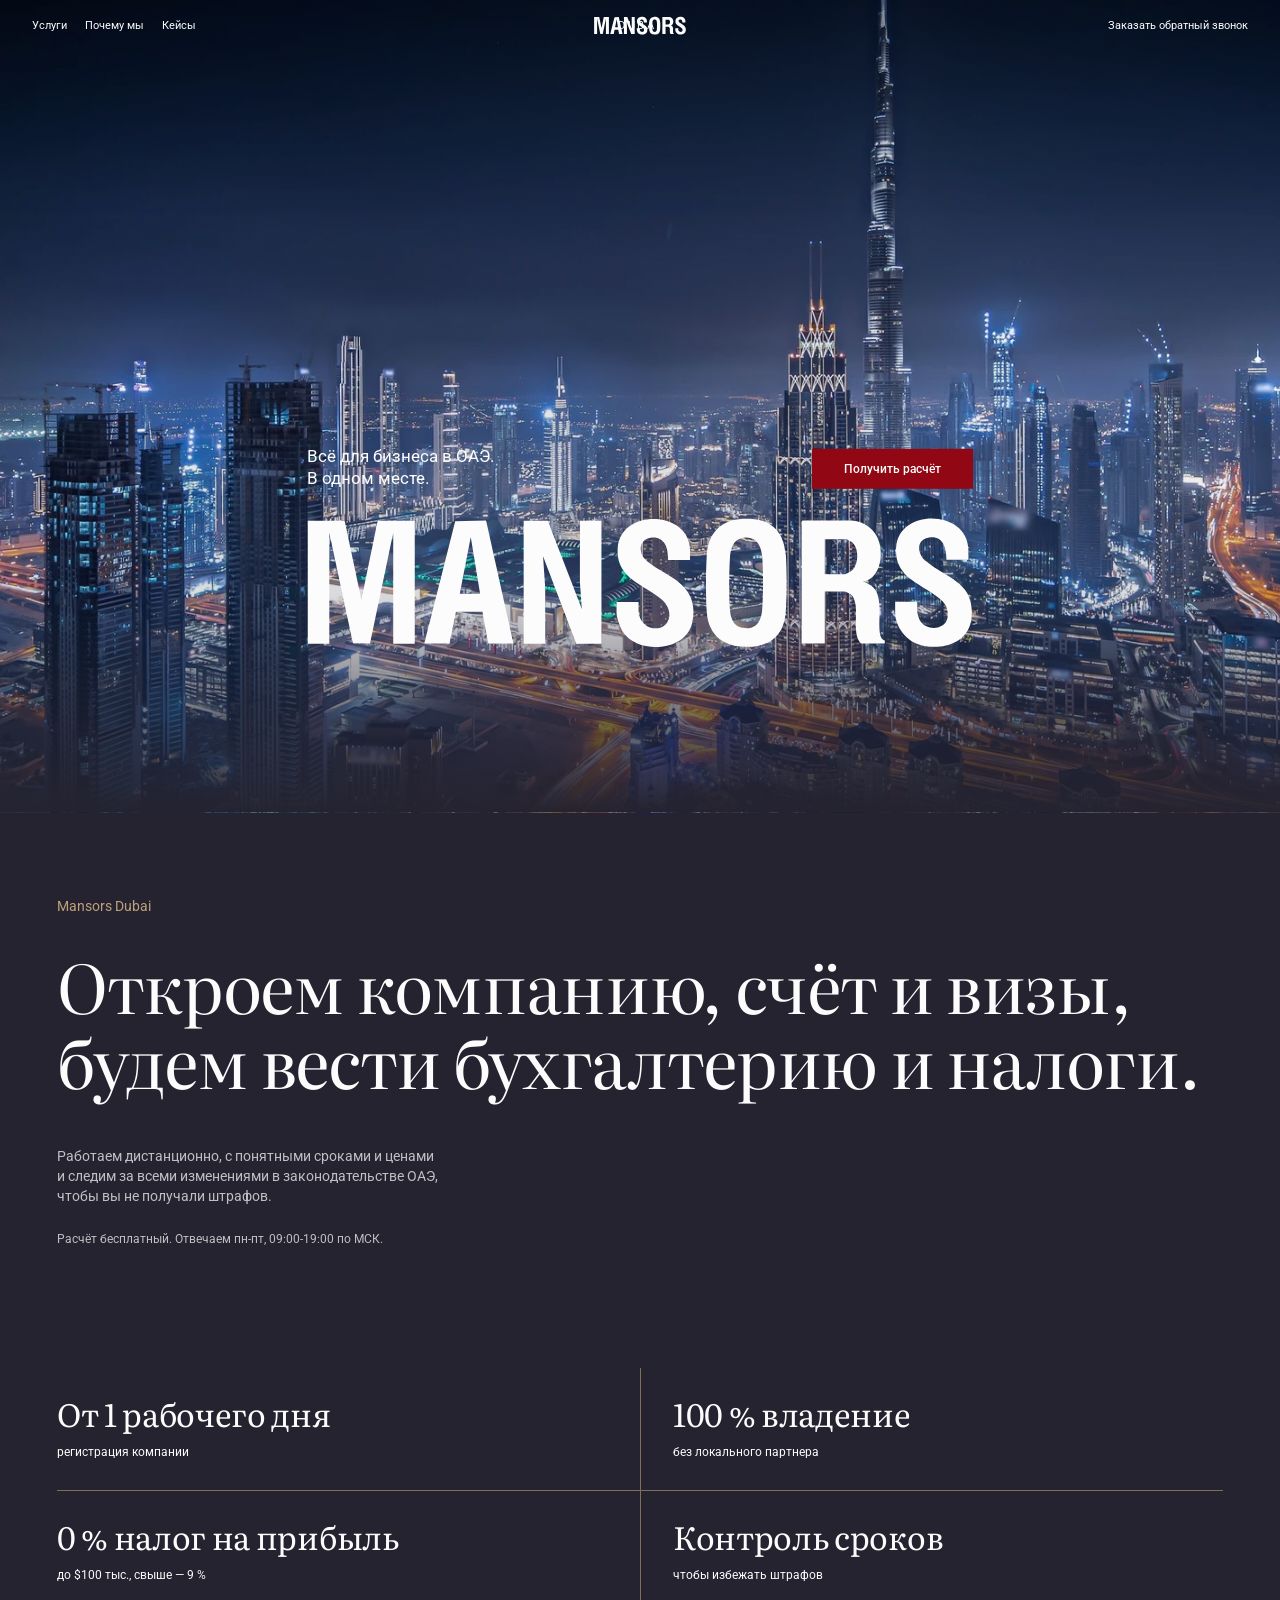
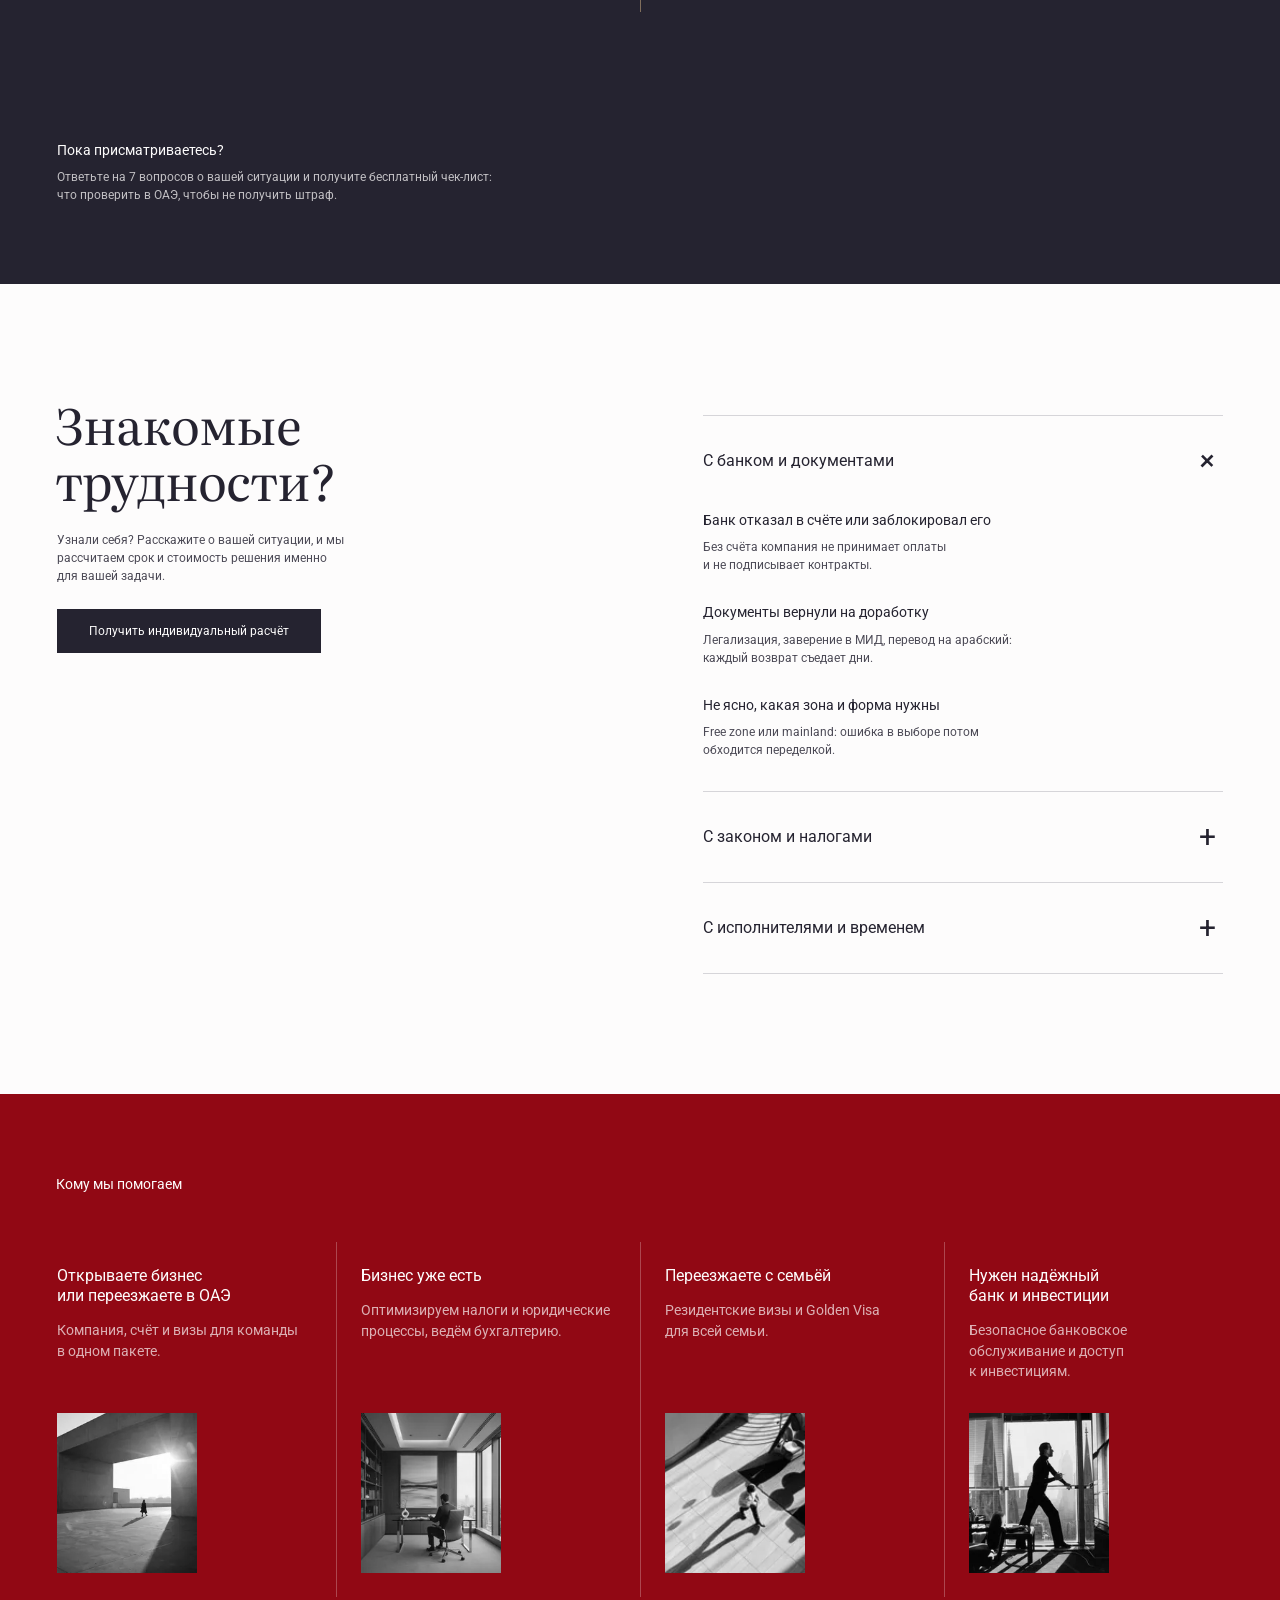
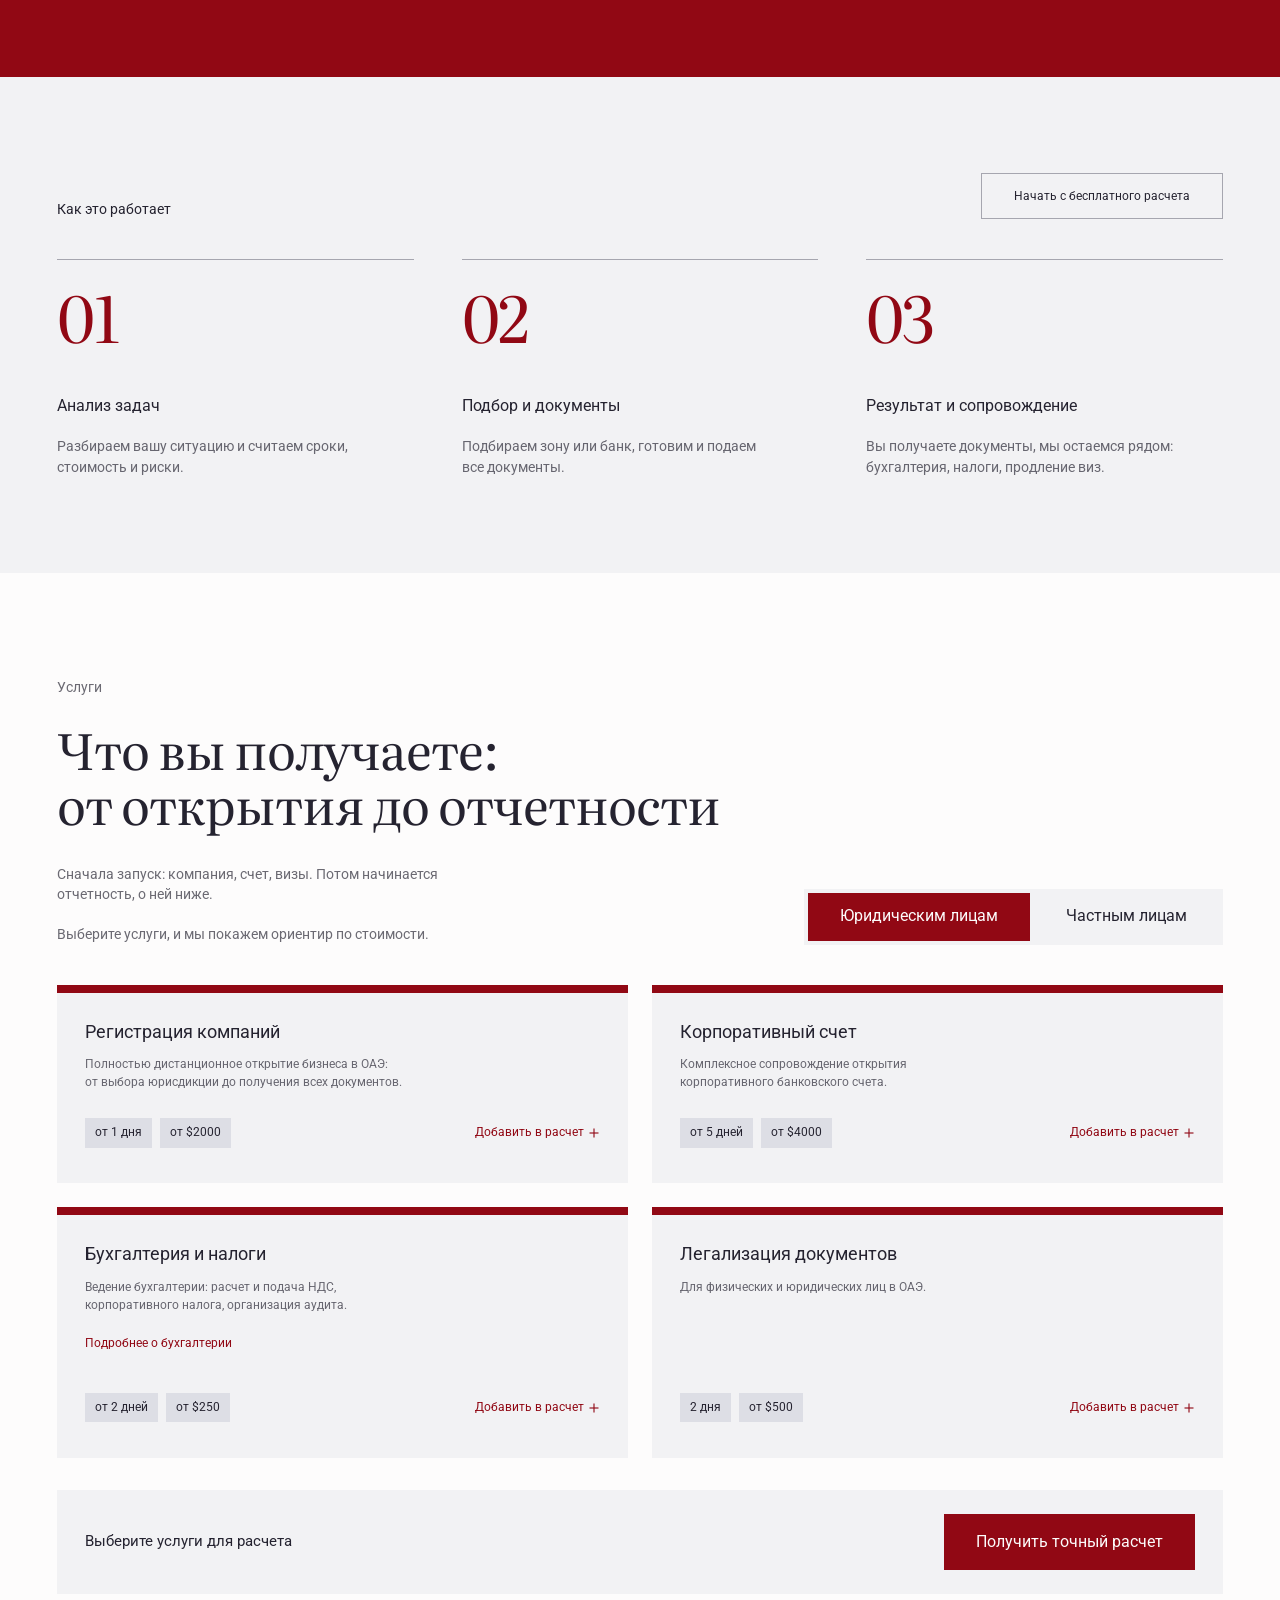
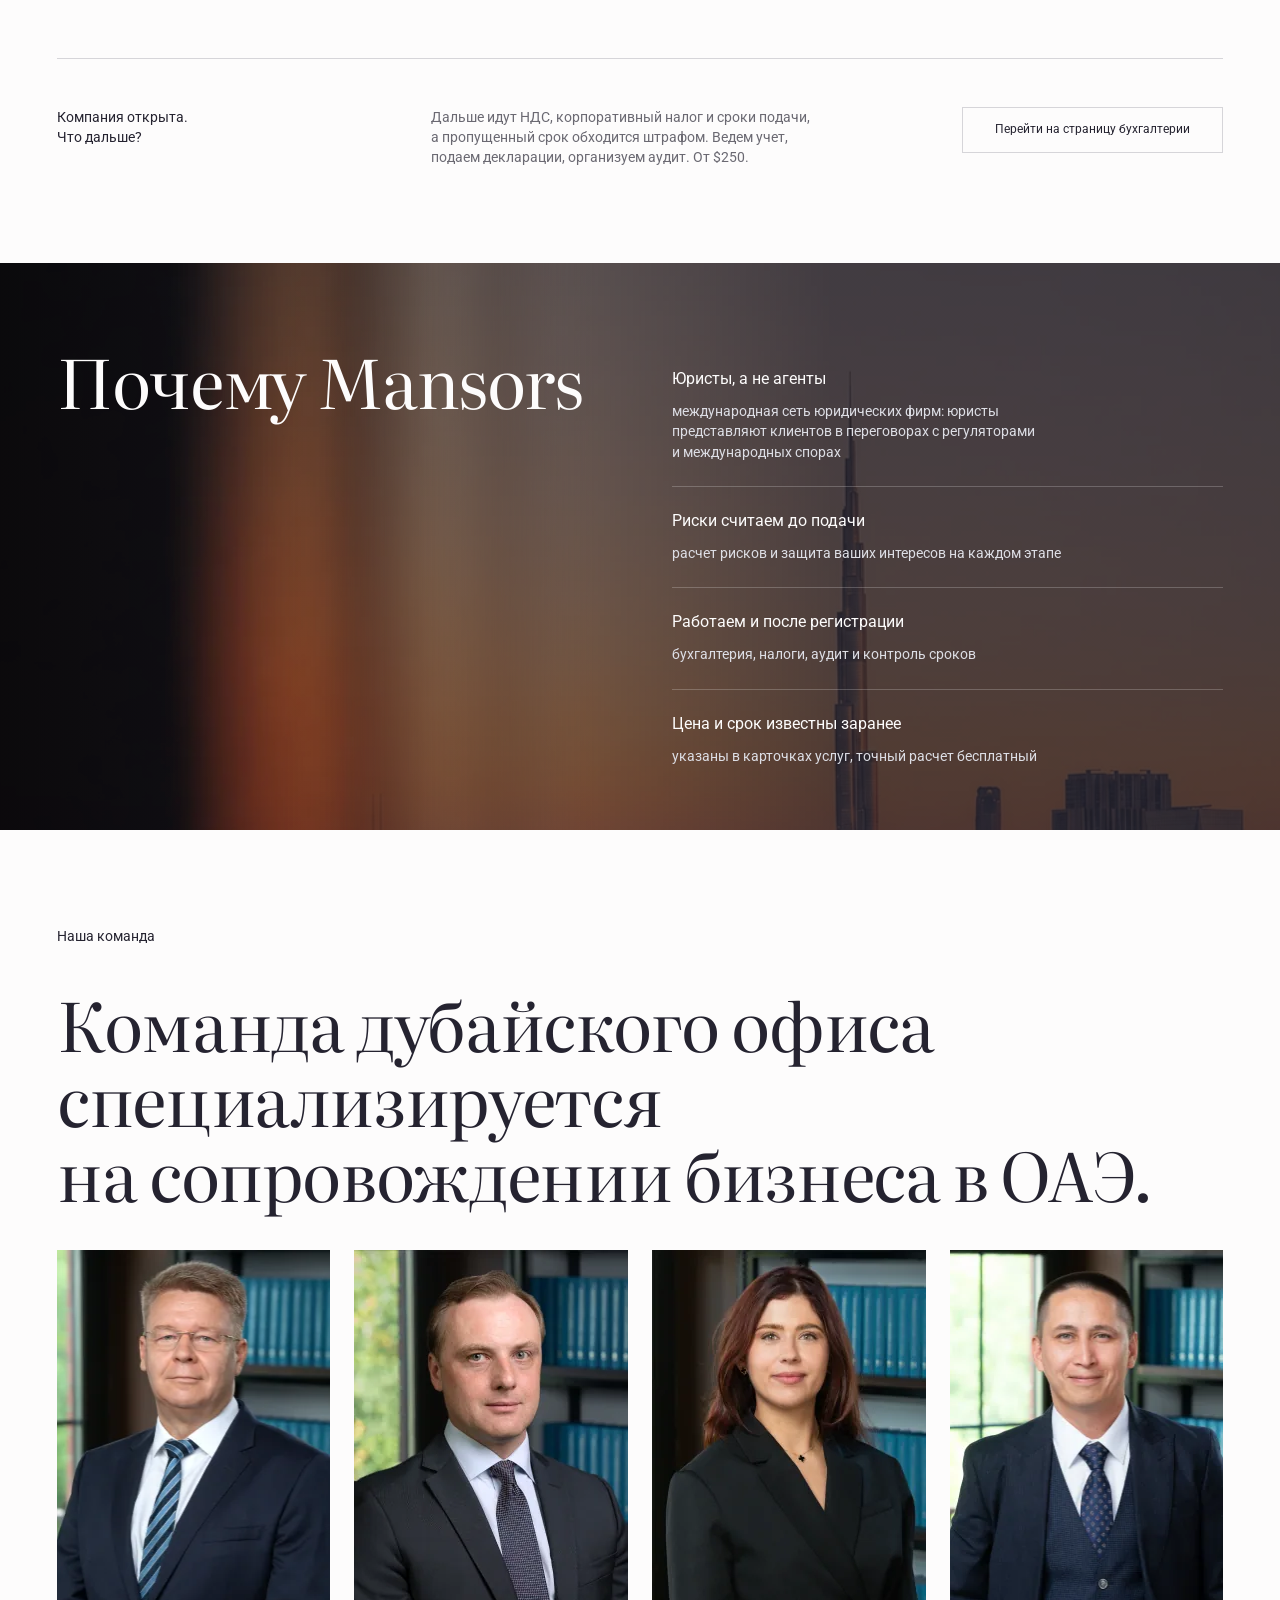
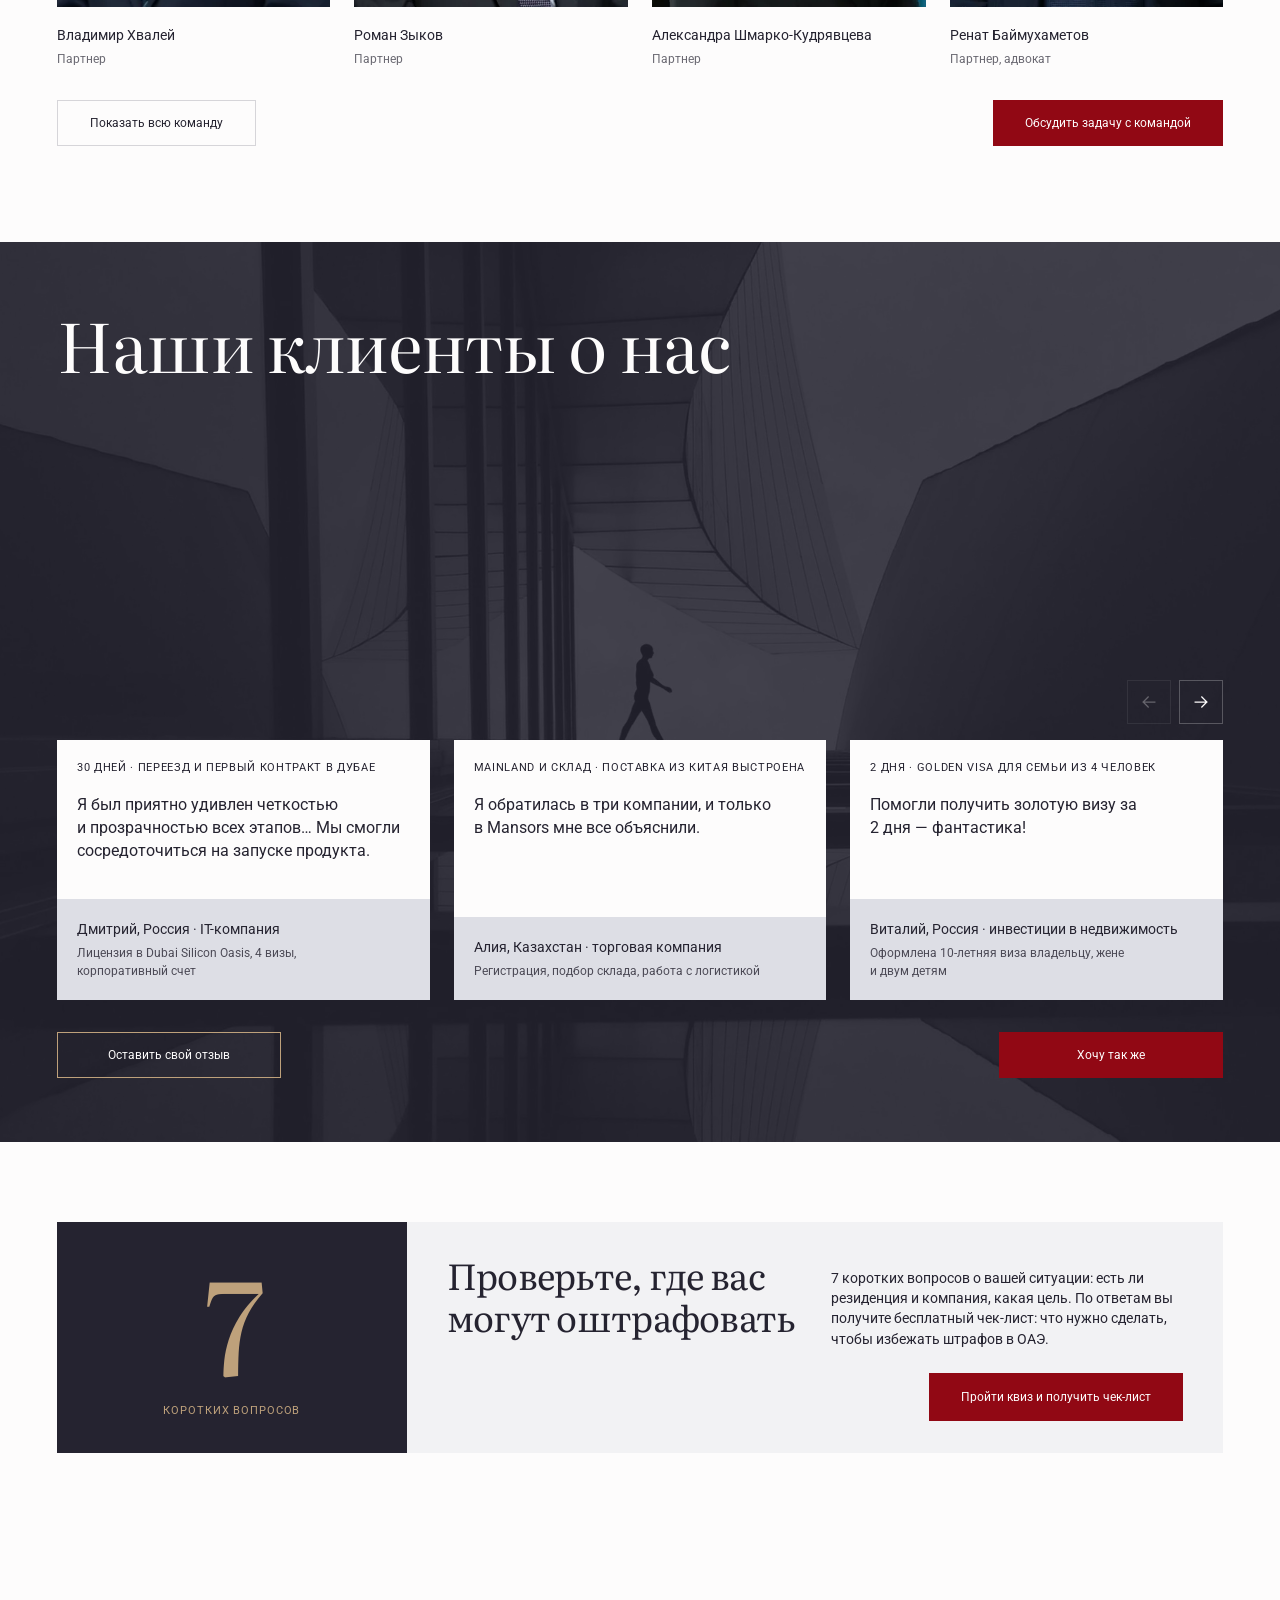
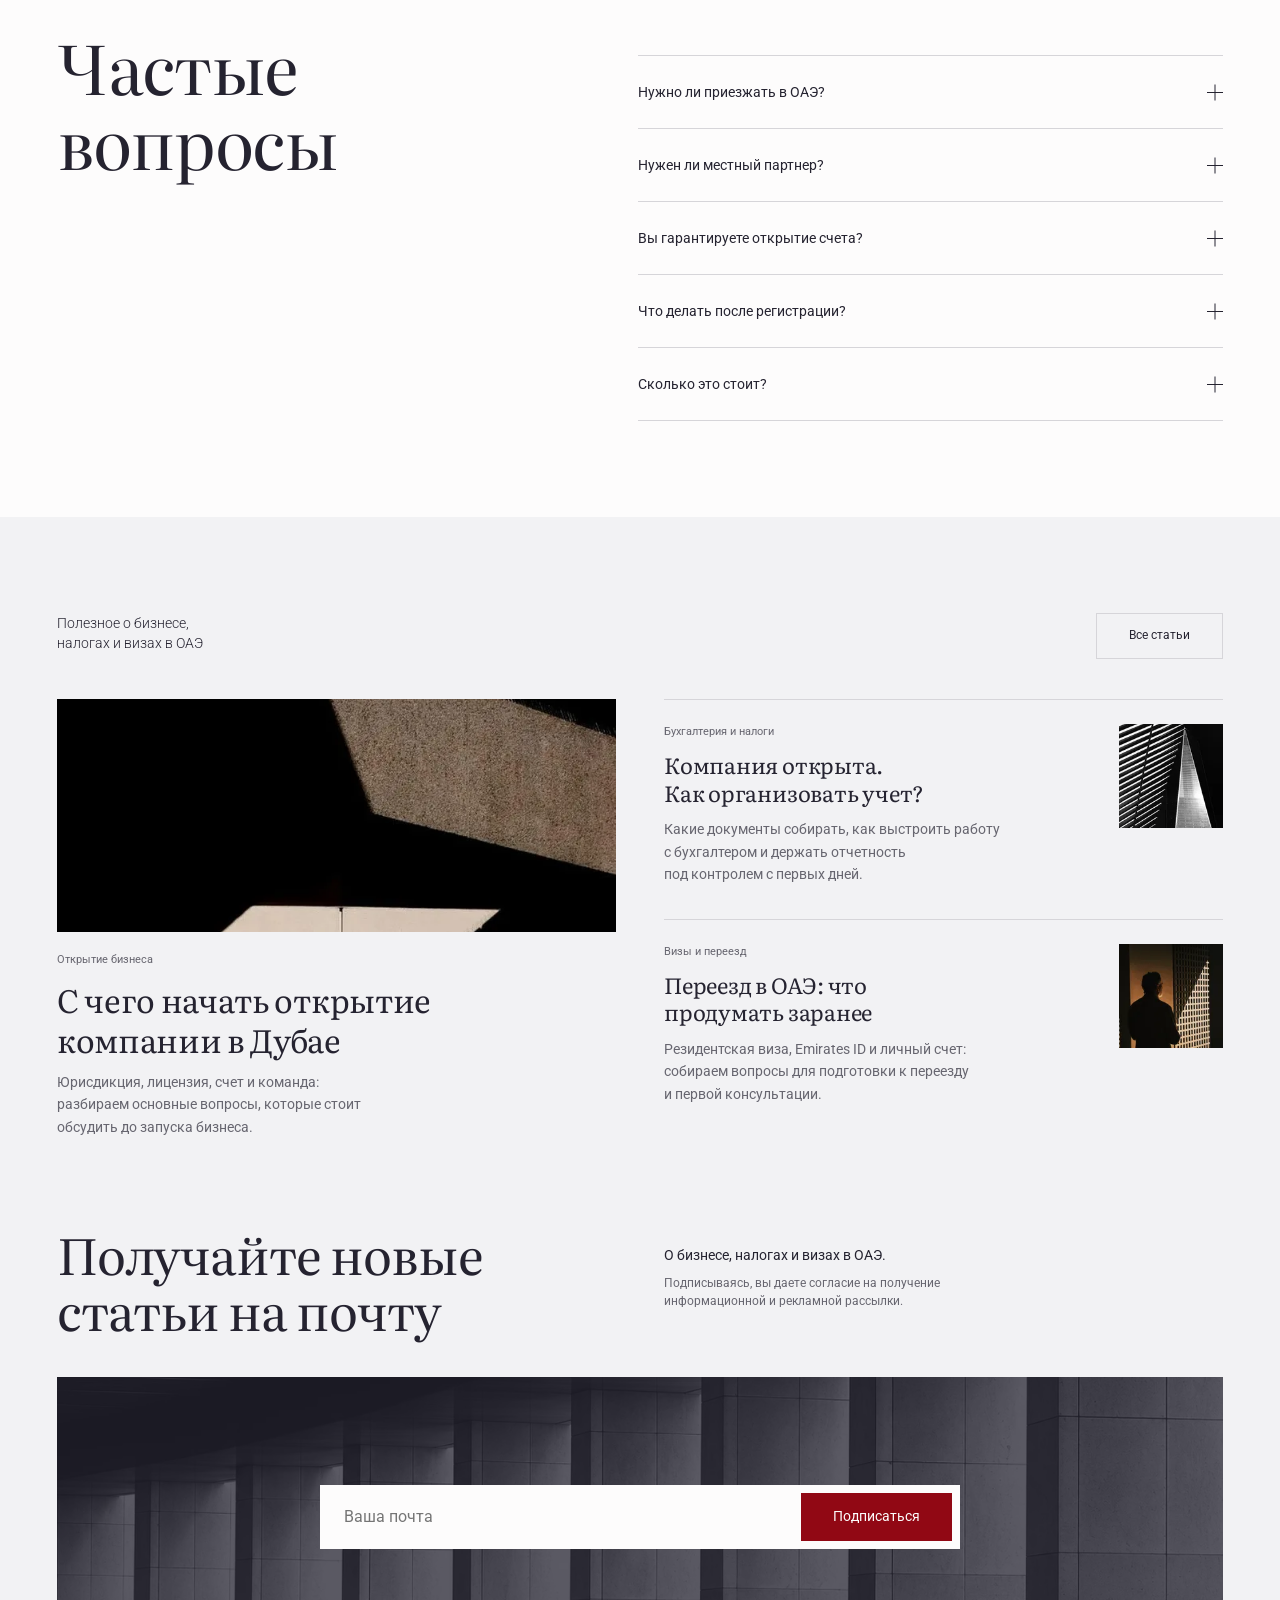
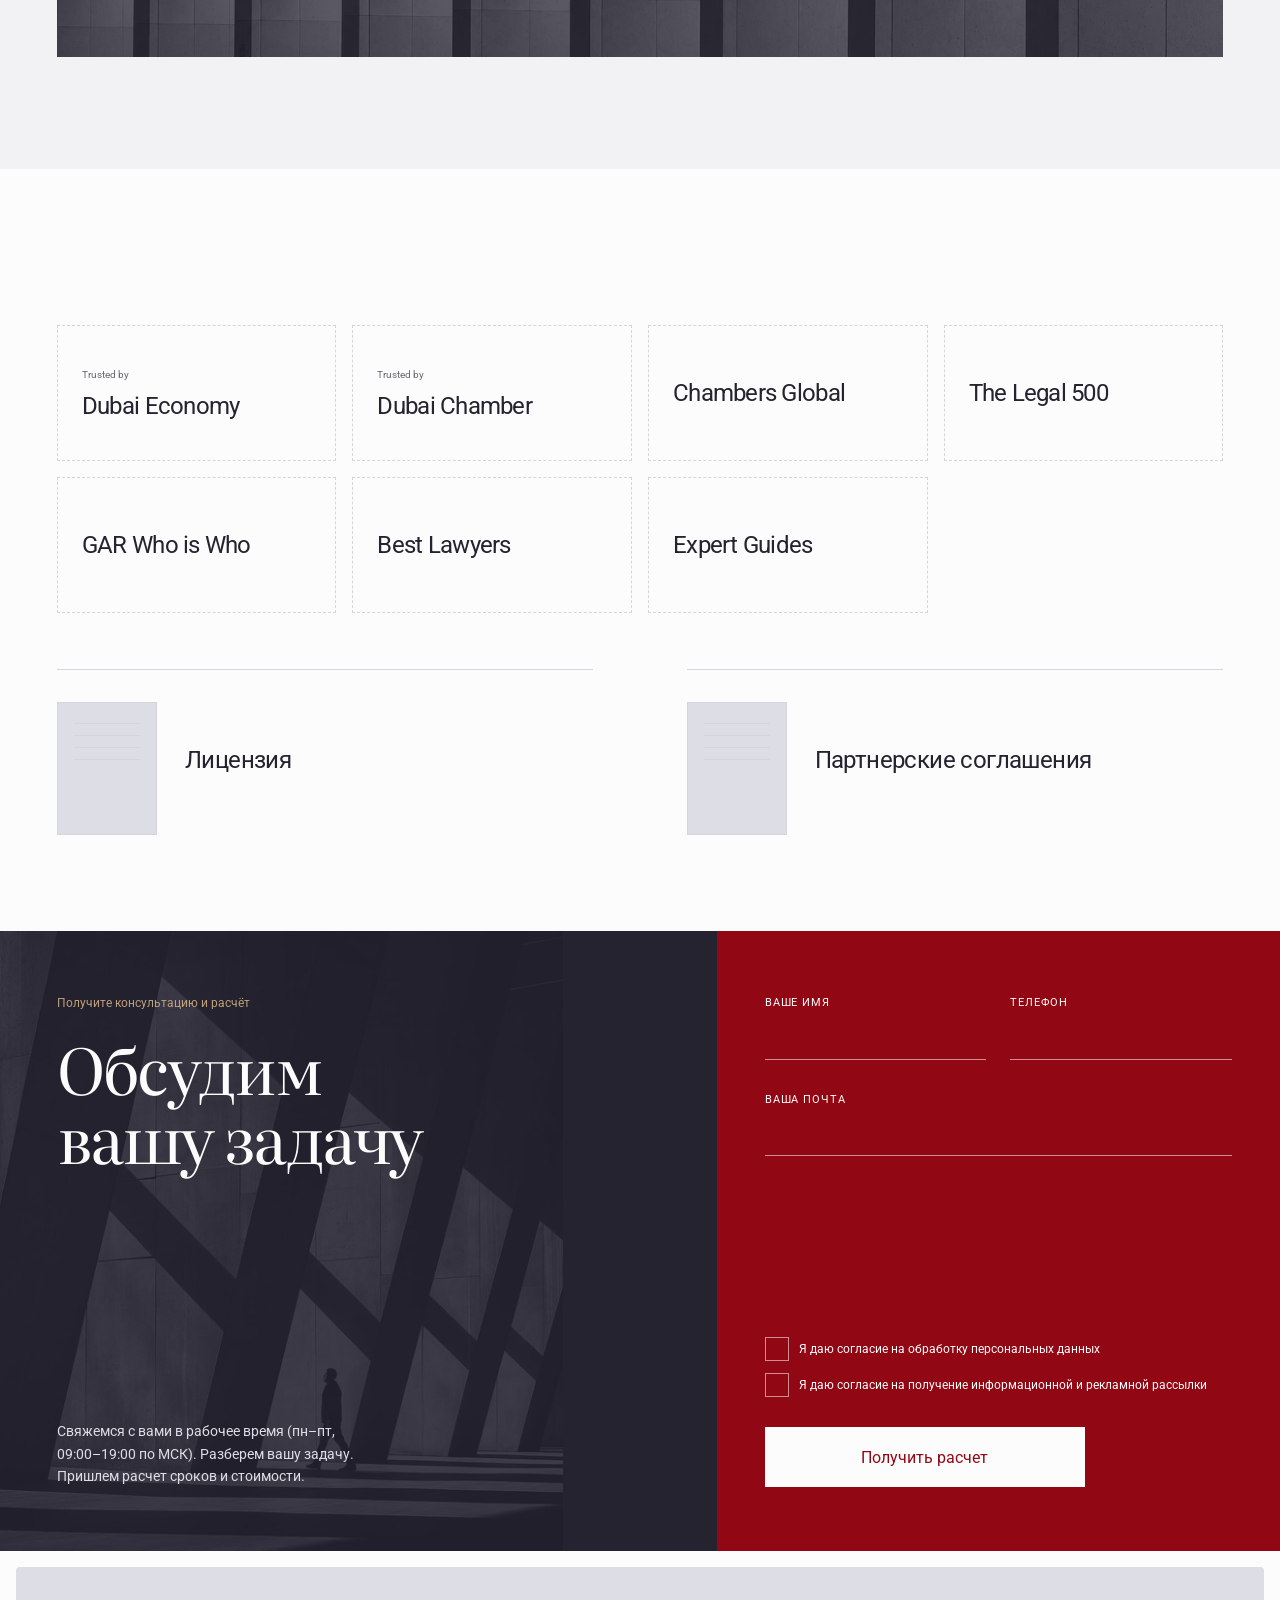
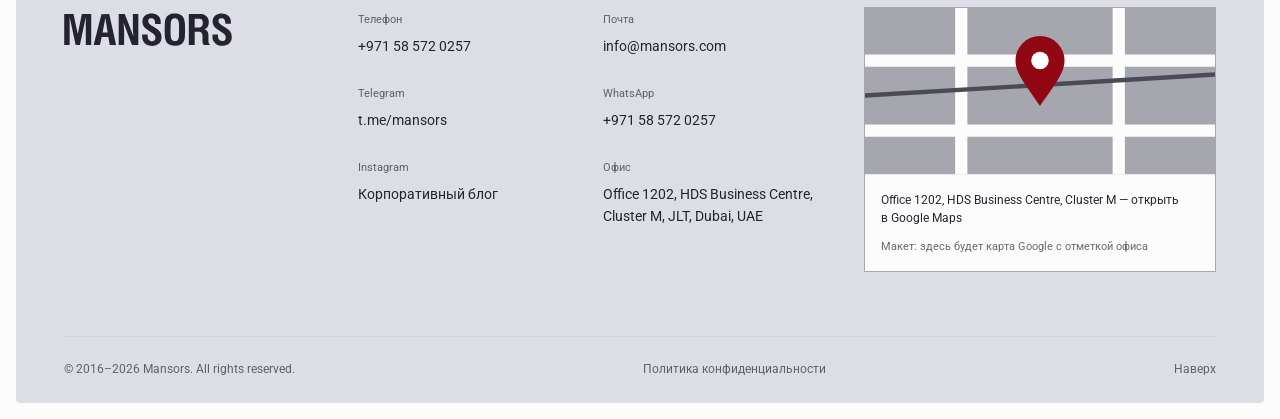
==== commit b40e0aaa: "Add files via upload" ====
--- a/full/index.html
+++ b/full/index.html
@@ -11,7 +11,7 @@
           }
         }, 6000);
       }
-    </script><title>Mansors Dubai | Всё для бизнеса в ОАЭ</title><meta name="description" content="Компания, банковский счёт, визы, бухгалтерия и налоги в ОАЭ. Разберите свою ситуацию и подготовьте запрос на индивидуальный расчёт с Mansors Dubai."><meta name="robots" content="noindex,nofollow"><meta property="og:type" content="website"><meta property="og:title" content="Mansors Dubai | Всё для бизнеса в ОАЭ"><meta property="og:description" content="Компания, банковский счёт, визы, бухгалтерия и налоги в ОАЭ. Разберите свою ситуацию и подготовьте запрос на индивидуальный расчёт с Mansors Dubai."><meta property="og:image" content="../og.png"><meta property="og:image:width" content="1200"><meta property="og:image:height" content="630"><meta property="og:image:alt" content="Mansors Dubai — Всё для бизнеса в ОАЭ в одном месте"><meta name="twitter:card" content="summary_large_image"><meta name="twitter:title" content="Mansors Dubai | Всё для бизнеса в ОАЭ"><meta name="twitter:description" content="Компания, банковский счёт, визы, бухгалтерия и налоги в ОАЭ. Разберите свою ситуацию и подготовьте запрос на индивидуальный расчёт с Mansors Dubai."><meta name="twitter:image" content="../og.png"><meta name="theme-color" content="#FDFCFC"><link rel="icon" href="../favicon.svg" type="image/svg+xml"><link rel="preload" href="../assets/roboto-cyrillic-wght-normal.fOt7epNf.woff2" as="font" type="font/woff2" crossorigin><link rel="preload" href="../assets/roboto-latin-wght-normal.ccAYIvAh.woff2" as="font" type="font/woff2" crossorigin><link rel="stylesheet" href="../assets/Typography.oq5z187j.css"><link rel="stylesheet" href="../assets/DepthFullPage.DZ3h9ulf.css"><link rel="stylesheet" href="../assets/SituationSection.DGYUOKVR.css"></head><body id="top" class="full-page hero-preview" data-hero-variant="02" data-brand-tone="mono"><div class="hero-loader" aria-hidden="true"><div class="hero-loader__content"><div class="hero-loader__logo" aria-hidden="true"><svg width="133.538249" height="28.091708" viewBox="21.078750 20.159608 133.538249 28.091708" fill="none">
+    </script><title>Mansors Dubai | Всё для бизнеса в ОАЭ</title><meta name="description" content="Компания, банковский счёт, визы, бухгалтерия и налоги в ОАЭ. Разберите свою ситуацию и подготовьте запрос на индивидуальный расчёт с Mansors Dubai."><meta name="robots" content="noindex,nofollow"><meta property="og:type" content="website"><meta property="og:title" content="Mansors Dubai | Всё для бизнеса в ОАЭ"><meta property="og:description" content="Компания, банковский счёт, визы, бухгалтерия и налоги в ОАЭ. Разберите свою ситуацию и подготовьте запрос на индивидуальный расчёт с Mansors Dubai."><meta property="og:image" content="../og.png"><meta property="og:image:width" content="1200"><meta property="og:image:height" content="630"><meta property="og:image:alt" content="Mansors Dubai — Всё для бизнеса в ОАЭ в одном месте"><meta name="twitter:card" content="summary_large_image"><meta name="twitter:title" content="Mansors Dubai | Всё для бизнеса в ОАЭ"><meta name="twitter:description" content="Компания, банковский счёт, визы, бухгалтерия и налоги в ОАЭ. Разберите свою ситуацию и подготовьте запрос на индивидуальный расчёт с Mansors Dubai."><meta name="twitter:image" content="../og.png"><meta name="theme-color" content="#FDFCFC"><link rel="icon" href="../favicon.svg" type="image/svg+xml"><link rel="preload" href="../assets/roboto-cyrillic-wght-normal.fOt7epNf.woff2" as="font" type="font/woff2" crossorigin><link rel="preload" href="../assets/roboto-latin-wght-normal.ccAYIvAh.woff2" as="font" type="font/woff2" crossorigin><link rel="stylesheet" href="../assets/Typography.oq5z187j.css"><link rel="stylesheet" href="../assets/DepthFullPage.BrsRVw_d.css"><link rel="stylesheet" href="../assets/SituationSection.DGYUOKVR.css"></head><body id="top" class="full-page hero-preview" data-hero-variant="02" data-brand-tone="mono"><div class="hero-loader" aria-hidden="true"><div class="hero-loader__content"><div class="hero-loader__logo" aria-hidden="true"><svg width="133.538249" height="28.091708" viewBox="21.078750 20.159608 133.538249 28.091708" fill="none">
 <path d="M75.833 34.1037L76.2173 39.4505L69.3975 21.7725H64.5469V46.435H68.8692V35.1634L68.437 28.8533L75.1126 46.435H80.1554V21.7725H75.833V34.1037Z" fill="currentColor" />
 <path d="M95.3823 33.8633C93.6533 32.5146 90.1954 30.8768 88.8507 29.4318C87.554 28.083 87.7461 25.5301 89.8592 25.1929C92.7888 24.7112 93.6053 27.1678 93.5092 29.6244H97.9276V27.6495C97.9276 19.6053 84 19.1718 83.4237 27.1678C82.9435 33.4298 88.6586 34.4413 92.3086 37.6205C95.1421 40.1253 93.6533 44.2678 89.8592 43.1599C88.6586 42.8228 87.602 41.2332 87.602 40.0289V38.054H83.1836V40.2698C83.1836 41.185 83.952 43.2563 84.4323 44.027C87.4099 48.603 97.0152 48.1213 98.3599 42.2447C99.1283 38.7284 98.1678 36.0309 95.4303 33.9115L95.3823 33.8633Z" fill="currentColor" />
 <path d="M31.9883 37.6201L28.6265 21.7725H21.2305V46.435H25.5528V24.1809L30.2594 46.1942L30.3555 46.3387L33.7173 46.3868L38.3758 24.1809V46.435H42.6982V21.7725H35.2541L31.9883 37.6201Z" fill="currentColor" />
@@ -19,7 +19,7 @@
 <path d="M145.133 29.7686C143.5 28.3717 143.26 25.5779 145.71 25.1444C148.687 24.6627 149.408 27.1193 149.36 29.5759H153.778V27.6973C153.778 19.4604 139.85 19.1233 139.274 27.0711C138.794 33.3331 144.509 34.3447 148.159 37.5238C149.312 38.5354 149.792 39.4987 149.6 41.1365C149.216 43.7858 145.229 43.9303 144.029 41.7145C143.885 41.4737 143.5 40.2213 143.5 39.9804V38.0055H139.082V40.2213C139.082 42.9187 141.195 45.7126 143.693 46.5314C148.015 47.9765 153.874 46.5314 154.402 41.281C155.123 34.0075 149.504 33.4295 145.181 29.7686H145.133Z" fill="currentColor" />
 <path d="M136.589 45.5683C135.053 44.3159 136.878 38.0057 135.053 35.5491C134.428 34.6821 133.612 34.3931 132.651 33.9595C136.061 33.3815 136.686 28.8055 135.869 26.0117C135.149 23.555 132.939 21.9655 130.442 21.7246H120.501L120.309 21.9173V46.3871H124.967V35.9345H128.761C129.145 35.9345 130.058 36.368 130.298 36.657C132.315 38.5838 130.058 44.1714 132.219 46.3871H136.974C137.118 45.4719 136.878 45.8091 136.541 45.5683H136.589ZM130.634 31.5511C130.394 31.8401 129.338 32.4663 129.001 32.4663H124.967V25.4818H129.241C129.29 25.4818 130.154 25.819 130.25 25.9153C131.835 26.9269 131.787 30.2505 130.634 31.5511Z" fill="currentColor" />
 <path d="M117.088 28.4203C116.656 22.8327 112.91 20.906 107.723 21.4358C103.737 21.8212 101.528 24.6631 101.288 28.5648C101.095 31.7922 101.047 36.8981 101.288 40.1254C101.672 45.3758 105.418 47.3989 110.365 47.0136C114.591 46.6764 116.848 44.2198 117.136 39.9809C117.376 36.7536 117.376 31.6477 117.136 28.4203H117.088ZM112.43 39.162C112.334 41.0406 111.853 43.1119 109.596 43.3046C107.099 43.4972 106.09 41.9077 105.946 39.6437C105.706 36.7054 105.754 32.033 105.946 29.0465C106.042 27.4569 106.57 25.482 108.444 25.193C111.277 24.7595 112.238 26.7344 112.43 29.191C112.622 32.0812 112.622 36.2719 112.43 39.162Z" fill="currentColor" />
-</svg></div><div class="hero-loader__line" aria-hidden="true"></div><span class="sr-only" role="status">Загрузка</span></div></div><script type="module">function e(){let e=document.documentElement,t=document.querySelector(`.hero-loader`),n=document.querySelector(`.brand-hero`);if(!t||!n||e.dataset.heroLoad!==`pending`)return;e.dataset.heroLoaderReady=`true`;let r=performance.getEntriesByType(`navigation`)[0]?.type===`reload`,i=history.scrollRestoration;r&&(history.scrollRestoration=`manual`,window.scrollTo({top:0,left:0,behavior:`instant`}));let a=matchMedia(`(prefers-reduced-motion: reduce)`),o=Array.from(document.querySelectorAll(`body > header, body > main, body > footer, body > .skip-link`)),s=o.map(e=>e.inert);o.forEach(e=>{e.inert=!0});let c=`loading`,l=0,u=0,d=0,f,p=()=>{window.clearTimeout(d),delete e.dataset.heroLoad,delete e.dataset.heroLoaderReady,history.scrollRestoration=i,f?.cancel(),f=void 0},m=(n=!1)=>{if(c===`released`){n||p();return}c=`released`,window.clearTimeout(g),window.clearTimeout(l),window.clearTimeout(u);let i=t.contains(document.activeElement);t.inert=!0,t.setAttribute(`aria-hidden`,`true`),o.forEach((e,t)=>{e.inert=s[t]}),n&&!a.matches&&scrollY<20&&(r||!location.hash)&&!i?(e.dataset.heroLoad=`revealing`,d=window.setTimeout(p,2400)):p(),i&&document.querySelector(`#main`)?.focus({preventScroll:!0})},h=()=>{if(c!==`loading`)return;if(r&&window.scrollTo({top:0,left:0,behavior:`instant`}),e.dataset.heroLoad!==`pending`||a.matches||!r&&(scrollY>=20||location.hash)){m();return}let i=t.querySelector(`.hero-loader__logo`),o=n.querySelector(`.brand-hero__identity h1 svg`);!i||!o||typeof i.animate!=`function`?m(!0):(window.clearTimeout(g),c=`moving`,e.dataset.heroLoad=`moving`,u=window.setTimeout(()=>m(!0),2200),l=window.setTimeout(()=>{if(c!==`moving`)return;let e=i.getBoundingClientRect(),t=o.getBoundingClientRect();if(!e.width||!e.height||!t.width||!t.height){m(!0);return}let n=t.left+t.width/2-(e.left+e.width/2),r=t.top+t.height/2-(e.top+e.height/2);try{f=i.animate([{transform:`translate(0, 0) scale(1)`},{transform:`translate(${n}px, ${r}px) scale(${t.width/e.width}, ${t.height/e.height})`}],{duration:1100,easing:`cubic-bezier(.22, 1, .36, 1)`,fill:`forwards`}),f.finished.then(()=>{c===`moving`&&m(!0)}).catch(()=>{c===`moving`&&m()})}catch{m()}},300))},g=window.setTimeout(h,8e3);if(window.addEventListener(`mansors:hero-load-timeout`,()=>m(),{once:!0}),t.setAttribute(`aria-hidden`,`false`),document.addEventListener(`keydown`,e=>{(e.key===`Escape`||e.key===`Tab`)&&m()}),window.addEventListener(`scroll`,()=>{c!==`loading`&&scrollY>=20&&m()},{passive:!0}),window.addEventListener(`resize`,()=>{c===`moving`&&m()},{passive:!0}),window.addEventListener(`pagehide`,()=>m()),window.addEventListener(`pageshow`,e=>{e.persisted&&m()}),a.addEventListener(`change`,()=>{a.matches&&m()}),!r&&(scrollY>20||location.hash)){m();return}let _=new Set(Array.from(document.querySelectorAll(`.night-city image, [data-hero-asset]`)).map(e=>e.getAttribute(`href`)||e.getAttribute(`src`)).filter(e=>!!e)),v=Array.from(_,e=>{let t=new Image;return t.fetchPriority=`high`,t.src=e,t.decode()}),y=document.fonts.load(`400 14px ${getComputedStyle(n).fontFamily}`,`Mansors Всё для бизнеса`),b=new Promise(e=>window.setTimeout(e,700));Promise.all([Promise.allSettled([...v,y]),b]).then(h)}e();</script><a class="skip-link" href="#main">Перейти к содержанию</a><header class="header"><a class="header-brand" href="#main" aria-label="Mansors Dubai, начало страницы"><span class="header-brand__location">Dubai</span><span class="header-brand__logo"><svg width="133.538249" height="28.091708" viewBox="21.078750 20.159608 133.538249 28.091708" fill="none" class="mansors-logo" role="img" aria-label="Mansors" focusable="false" data-astro-cid-ma3qvj5d="true">
+</svg></div><div class="hero-loader__line" aria-hidden="true"></div><span class="sr-only" role="status">Загрузка</span></div></div><script type="module">function e(){let e=document.documentElement,t=document.querySelector(`.hero-loader`),n=document.querySelector(`.brand-hero`);if(!t||!n||e.dataset.heroLoad!==`pending`)return;e.dataset.heroLoaderReady=`true`;let r=performance.getEntriesByType(`navigation`)[0]?.type===`reload`,i=history.scrollRestoration;r&&(history.scrollRestoration=`manual`,window.scrollTo({top:0,left:0,behavior:`instant`}));let a=matchMedia(`(prefers-reduced-motion: reduce)`),o=Array.from(document.querySelectorAll(`body > header, body > main, body > footer, body > .skip-link`)),s=o.map(e=>e.inert);o.forEach(e=>{e.inert=!0});let c=`loading`,l=0,u=0,d=0,f,p=t.querySelector(`.hero-loader__logo`),m=()=>{window.clearTimeout(d),delete e.dataset.heroLoad,delete e.dataset.heroLoaderReady,history.scrollRestoration=i,f?.cancel(),f=void 0,p?.removeAttribute(`style`)},h=(n=!1)=>{if(c===`released`){n||m();return}c=`released`,window.clearTimeout(_),window.clearTimeout(l),window.clearTimeout(u);let i=t.contains(document.activeElement);t.inert=!0,t.setAttribute(`aria-hidden`,`true`),o.forEach((e,t)=>{e.inert=s[t]}),n&&!a.matches&&scrollY<20&&(r||!location.hash)&&!i?(e.dataset.heroLoad=`revealing`,d=window.setTimeout(m,2400)):m(),i&&document.querySelector(`#main`)?.focus({preventScroll:!0})},g=()=>{if(c!==`loading`)return;if(r&&window.scrollTo({top:0,left:0,behavior:`instant`}),e.dataset.heroLoad!==`pending`||a.matches||!r&&(scrollY>=20||location.hash)){h();return}let t=p,i=n.querySelector(`.brand-hero__identity h1 svg`);!t||!i||typeof t.animate!=`function`?h(!0):(window.clearTimeout(_),c=`moving`,e.dataset.heroLoad=`moving`,u=window.setTimeout(()=>h(!0),2200),l=window.setTimeout(()=>{if(c!==`moving`)return;let e=t.getBoundingClientRect(),n=i.getBoundingClientRect();if(!e.width||!e.height||!n.width||!n.height)h(!0);else{t.style.position=`fixed`,t.style.left=`${e.left}px`,t.style.top=`${e.top}px`,t.style.width=`${e.width}px`;try{f=t.animate([{left:`${e.left}px`,top:`${e.top}px`,width:`${e.width}px`},{left:`${n.left}px`,top:`${n.top}px`,width:`${n.width}px`}],{duration:1100,easing:`cubic-bezier(.22, 1, .36, 1)`,fill:`forwards`}),f.finished.then(()=>{c===`moving`&&h(!0)}).catch(()=>{c===`moving`&&h()})}catch{h()}}},300))},_=window.setTimeout(g,8e3);if(window.addEventListener(`mansors:hero-load-timeout`,()=>h(),{once:!0}),t.setAttribute(`aria-hidden`,`false`),document.addEventListener(`keydown`,e=>{(e.key===`Escape`||e.key===`Tab`)&&h()}),window.addEventListener(`scroll`,()=>{c!==`loading`&&scrollY>=20&&h()},{passive:!0}),window.addEventListener(`resize`,()=>{c===`moving`&&h()},{passive:!0}),window.addEventListener(`pagehide`,()=>h()),window.addEventListener(`pageshow`,e=>{e.persisted&&h()}),a.addEventListener(`change`,()=>{a.matches&&h()}),!r&&(scrollY>20||location.hash)){h();return}let v=new Set(Array.from(document.querySelectorAll(`.night-city image, [data-hero-asset]`)).map(e=>e.getAttribute(`href`)||e.getAttribute(`src`)).filter(e=>!!e)),y=Array.from(v,e=>{let t=new Image;return t.fetchPriority=`high`,t.src=e,t.decode()}),b=document.fonts.load(`400 14px ${getComputedStyle(n).fontFamily}`,`Mansors Всё для бизнеса`),x=Promise.allSettled(y).then(()=>{if(c!==`loading`)return;let e=Array.from(document.querySelectorAll(`main img[loading="lazy"]`)).filter(e=>!e.closest(`details:not([open])`));return Promise.allSettled(e.map(e=>(e.fetchPriority=`low`,e.loading=`eager`,e.decode())))}),S=new Promise(e=>window.setTimeout(e,700));Promise.all([x,Promise.allSettled([b]),S]).then(g)}e();</script><a class="skip-link" href="#main">Перейти к содержанию</a><header class="header"><a class="header-brand" href="#main" aria-label="Mansors Dubai, начало страницы"><span class="header-brand__location">Dubai</span><span class="header-brand__logo"><svg width="133.538249" height="28.091708" viewBox="21.078750 20.159608 133.538249 28.091708" fill="none" class="mansors-logo" role="img" aria-label="Mansors" focusable="false" data-astro-cid-ma3qvj5d="true">
 <path d="M75.833 34.1037L76.2173 39.4505L69.3975 21.7725H64.5469V46.435H68.8692V35.1634L68.437 28.8533L75.1126 46.435H80.1554V21.7725H75.833V34.1037Z" fill="currentColor" />
 <path d="M95.3823 33.8633C93.6533 32.5146 90.1954 30.8768 88.8507 29.4318C87.554 28.083 87.7461 25.5301 89.8592 25.1929C92.7888 24.7112 93.6053 27.1678 93.5092 29.6244H97.9276V27.6495C97.9276 19.6053 84 19.1718 83.4237 27.1678C82.9435 33.4298 88.6586 34.4413 92.3086 37.6205C95.1421 40.1253 93.6533 44.2678 89.8592 43.1599C88.6586 42.8228 87.602 41.2332 87.602 40.0289V38.054H83.1836V40.2698C83.1836 41.185 83.952 43.2563 84.4323 44.027C87.4099 48.603 97.0152 48.1213 98.3599 42.2447C99.1283 38.7284 98.1678 36.0309 95.4303 33.9115L95.3823 33.8633Z" fill="currentColor" />
 <path d="M31.9883 37.6201L28.6265 21.7725H21.2305V46.435H25.5528V24.1809L30.2594 46.1942L30.3555 46.3387L33.7173 46.3868L38.3758 24.1809V46.435H42.6982V21.7725H35.2541L31.9883 37.6201Z" fill="currentColor" />
@@ -35,7 +35,7 @@
 <path d="M145.133 29.7686C143.5 28.3717 143.26 25.5779 145.71 25.1444C148.687 24.6627 149.408 27.1193 149.36 29.5759H153.778V27.6973C153.778 19.4604 139.85 19.1233 139.274 27.0711C138.794 33.3331 144.509 34.3447 148.159 37.5238C149.312 38.5354 149.792 39.4987 149.6 41.1365C149.216 43.7858 145.229 43.9303 144.029 41.7145C143.885 41.4737 143.5 40.2213 143.5 39.9804V38.0055H139.082V40.2213C139.082 42.9187 141.195 45.7126 143.693 46.5314C148.015 47.9765 153.874 46.5314 154.402 41.281C155.123 34.0075 149.504 33.4295 145.181 29.7686H145.133Z" fill="currentColor" />
 <path d="M136.589 45.5683C135.053 44.3159 136.878 38.0057 135.053 35.5491C134.428 34.6821 133.612 34.3931 132.651 33.9595C136.061 33.3815 136.686 28.8055 135.869 26.0117C135.149 23.555 132.939 21.9655 130.442 21.7246H120.501L120.309 21.9173V46.3871H124.967V35.9345H128.761C129.145 35.9345 130.058 36.368 130.298 36.657C132.315 38.5838 130.058 44.1714 132.219 46.3871H136.974C137.118 45.4719 136.878 45.8091 136.541 45.5683H136.589ZM130.634 31.5511C130.394 31.8401 129.338 32.4663 129.001 32.4663H124.967V25.4818H129.241C129.29 25.4818 130.154 25.819 130.25 25.9153C131.835 26.9269 131.787 30.2505 130.634 31.5511Z" fill="currentColor" />
 <path d="M117.088 28.4203C116.656 22.8327 112.91 20.906 107.723 21.4358C103.737 21.8212 101.528 24.6631 101.288 28.5648C101.095 31.7922 101.047 36.8981 101.288 40.1254C101.672 45.3758 105.418 47.3989 110.365 47.0136C114.591 46.6764 116.848 44.2198 117.136 39.9809C117.376 36.7536 117.376 31.6477 117.136 28.4203H117.088ZM112.43 39.162C112.334 41.0406 111.853 43.1119 109.596 43.3046C107.099 43.4972 106.09 41.9077 105.946 39.6437C105.706 36.7054 105.754 32.033 105.946 29.0465C106.042 27.4569 106.57 25.482 108.444 25.193C111.277 24.7595 112.238 26.7344 112.43 29.191C112.622 32.0812 112.622 36.2719 112.43 39.162Z" fill="currentColor" />
-</svg></h1><p class="brand-hero__tagline" data-astro-cid-7jynpyfe>Всё для бизнеса в ОАЭ.<br data-astro-cid-7jynpyfe>В одном месте.</p><a class="action action--inverse" href="#contact"><span class="action__text">Получить расчёт</span></a></div></section><section class="hero-introduction hero-introduction--02 section-shell" id="introduction" aria-labelledby="introduction-title"><h2 class="hero-introduction-label" id="introduction-title">Mansors Dubai</h2><p class="editorial-statement">Откроем компанию, счёт и визы, будем вести бухгалтерию и налоги.</p><div class="hero-introduction-offset"><p class="hero-intro-body">Работаем дистанционно, с понятными сроками и ценами и следим за всеми изменениями в законодательстве ОАЭ, чтобы вы не получали штрафов.</p><p class="hero-intro-note">Расчёт бесплатный. Отвечаем пн-пт, 09:00-19:00 по МСК.</p></div><div class="hero-intro-facts"><div><p>От 1 рабочего дня</p><span>регистрация компании</span></div><div><p>100 % владение</p><span>без локального партнера</span></div><div><p>0 % налог на прибыль</p><span>до $100 тыс., свыше — 9 %</span></div><div><p>Контроль сроков</p><span>чтобы избежать штрафов</span></div></div></section><section class="hero-checklist section-shell" aria-label="Чек-лист"><div><p class="hero-checklist-title">Пока присматриваетесь?</p><p class="hero-checklist-copy">Ответьте на 7 вопросов о вашей ситуации и получите бесплатный чек-лист: что проверить в ОАЭ, чтобы не получить штраф.</p></div><a class="action action--link" href="#quiz"><span class="action__text">Получить чек-лист</span></a></section></div><section class="situation" id="situation" aria-labelledby="situation-title"><div class="section-shell situation__grid"><div class="situation__intro"><h2 id="situation-title">Знакомые<br>трудности?</h2><p>Узнали себя? Расскажите о вашей ситуации, и мы рассчитаем срок и стоимость решения именно для вашей задачи.</p><a class="action action--inverse" href="#contact"><span class="action__text">Получить индивидуальный расчёт</span></a></div><div class="problem-groups"><details class="problem-group" open><summary><span>С банком и документами</span><span class="disclosure-icon" aria-hidden="true">+</span></summary><div class="problem-group__body"><article><h3>Банк отказал в счёте или заблокировал его</h3><p>Без счёта компания не принимает оплаты и не подписывает контракты.</p></article><article><h3>Документы вернули на доработку</h3><p>Легализация, заверение в МИД, перевод на арабский: каждый возврат съедает дни.</p></article><article><h3>Не ясно, какая зона и форма нужны</h3><p>Free zone или mainland: ошибка в выборе потом обходится переделкой.</p></article></div></details><details class="problem-group"><summary><span>С законом и налогами</span><span class="disclosure-icon" aria-hidden="true">+</span></summary><div class="problem-group__body"><article><h3>Штрафы из-за незнания законов</h3><p>О сроках по НДС и корпоративному налогу узнают, когда они уже просрочены.</p></article><article><h3>Виза и Emirates ID: что за чем</h3><p>Биометрия, медосмотр, оформление. Сбой на одном шаге откладывает всё остальное.</p></article><article><h3>Бухгалтерия не налажена</h3><p>Учёт копится, а разбираться в нём приходится срочно.</p></article></div></details><details class="problem-group"><summary><span>С исполнителями и временем</span><span class="disclosure-icon" aria-hidden="true">+</span></summary><div class="problem-group__body"><article><h3>Уже были у других посредников</h3><p>Заплатили, а результата нет. Или каждый говорил своё, и непонятно, кому верить.</p></article><article><h3>Пытались сделать сами</h3><p>Недели на сайты госорганов и форумы, а итог всё равно неясен.</p></article><article><h3>Не хотите делать сами</h3><p>Бизнесу нужно ваше время, а не очереди, формы и переписка с ведомствами.</p></article><article><h3>Нужно быстро</h3><p>Переезд, контракт, срок визы: на долгие согласования времени нет.</p></article></div></details></div></div></section><section class="audiences section-shell" id="solutions" aria-labelledby="audiences-title"><div class="audiences__heading"><h2 id="audiences-title">Кому мы помогаем</h2></div><div class="audiences__gallery"><article class="audience audience--1"><img src="../assets/acbdc847b99f837b9046501e8466830b.62bd8xGW_1itM20.webp" srcset="../assets/acbdc847b99f837b9046501e8466830b.62bd8xGW_Z1k7BkQ.webp 224w, ../assets/acbdc847b99f837b9046501e8466830b.62bd8xGW_ch9Pq.webp 280w, ../assets/acbdc847b99f837b9046501e8466830b.62bd8xGW_vyNdM.webp 420w" alt="Человек проходит через монументальный проём в солнечном свете" loading="lazy" sizes="(max-width: 767px) 112px, 140px" decoding="async" width="1200" height="1788" class="concept-photo audience-photo"><div class="audience__copy"><h3><a class="audience-link" href="#services">Открываете бизнес или переезжаете в ОАЭ</a></h3><p>Компания, счёт и визы для команды в одном пакете.</p></div></article><article class="audience audience--2"><img src="../assets/qQqP8Eoj5MSIsiUEzYu_1GQd2FGr-Ir4lrY7zIBjvJCPNqh5cZvJSSYLFmXOrTIsm7BKfD4bR7xA27WDBbH4mVFS0CqevEuopm7_gCfTkZdVeFX7VwypwQNmcgIPbpIgdB5h_kBzooP76kiCCv49Hy-f9Jo40q_593Sni6D3-tjD0Rkeq5TzPO4YJLOaN_lE.DmbKPTOx_5KtYy.webp" srcset="../assets/qQqP8Eoj5MSIsiUEzYu_1GQd2FGr-Ir4lrY7zIBjvJCPNqh5cZvJSSYLFmXOrTIsm7BKfD4bR7xA27WDBbH4mVFS0CqevEuopm7_gCfTkZdVeFX7VwypwQNmcgIPbpIgdB5h_kBzooP76kiCCv49Hy-f9Jo40q_593Sni6D3-tjD0Rkeq5TzPO4YJLOaN_lE.DmbKPTOx_17BM8d.webp 224w, ../assets/qQqP8Eoj5MSIsiUEzYu_1GQd2FGr-Ir4lrY7zIBjvJCPNqh5cZvJSSYLFmXOrTIsm7BKfD4bR7xA27WDBbH4mVFS0CqevEuopm7_gCfTkZdVeFX7VwypwQNmcgIPbpIgdB5h_kBzooP76kiCCv49Hy-f9Jo40q_593Sni6D3-tjD0Rkeq5TzPO4YJLOaN_lE.DmbKPTOx_2iKWdJ.webp 280w, ../assets/qQqP8Eoj5MSIsiUEzYu_1GQd2FGr-Ir4lrY7zIBjvJCPNqh5cZvJSSYLFmXOrTIsm7BKfD4bR7xA27WDBbH4mVFS0CqevEuopm7_gCfTkZdVeFX7VwypwQNmcgIPbpIgdB5h_kBzooP76kiCCv49Hy-f9Jo40q_593Sni6D3-tjD0Rkeq5TzPO4YJLOaN_lE.DmbKPTOx_Z2rle6A.webp 420w" alt="Рабочий кабинет с панорамными окнами" loading="lazy" sizes="(max-width: 767px) 112px, 140px" decoding="async" width="1024" height="1024" class="concept-photo audience-photo"><div class="audience__copy"><h3><a class="audience-link" href="#services">Бизнес уже есть</a></h3><p>Оптимизируем налоги и юридические процессы, ведём бухгалтерию.</p></div></article><article class="audience audience--3"><img src="../assets/00287ab140352c1067092428059a3290.BsHud-Ct_Z1QRkYl.webp" srcset="../assets/00287ab140352c1067092428059a3290.BsHud-Ct_1UT82q.webp 224w, ../assets/00287ab140352c1067092428059a3290.BsHud-Ct_Z2pOAGJ.webp 280w, ../assets/00287ab140352c1067092428059a3290.BsHud-Ct_2hn9iR.webp 420w" alt="Светлый интерьер с выразительными солнечными тенями" loading="lazy" sizes="(max-width: 767px) 112px, 140px" decoding="async" width="1200" height="800" class="concept-photo audience-photo"><div class="audience__copy"><h3><a class="audience-link" href="#services">Переезжаете с семьёй</a></h3><p>Резидентские визы и Golden Visa для всей семьи.</p></div></article><article class="audience audience--4"><img src="../assets/UzwqZn1mjmTfMeLu5flIsnH9ptonQZb_qm8G9PQWnEvhUPxLSHYfCmTIstdd-SRfI9ceG2WeYsMDiL6qZOFI9q6Ybyea9q3JyAQZj15LyAjXpUIC3kP-3MYalHfhVXMPL1H4Rq-ghbjnyB4f6Iqu58-4HSFkImkP2a7TME-V9-zXxlN7m4FImShqAhxT5rK9.CGdjHmbM_Z22RHOr.webp" srcset="../assets/UzwqZn1mjmTfMeLu5flIsnH9ptonQZb_qm8G9PQWnEvhUPxLSHYfCmTIstdd-SRfI9ceG2WeYsMDiL6qZOFI9q6Ybyea9q3JyAQZj15LyAjXpUIC3kP-3MYalHfhVXMPL1H4Rq-ghbjnyB4f6Iqu58-4HSFkImkP2a7TME-V9-zXxlN7m4FImShqAhxT5rK9.CGdjHmbM_ZUo77G.webp 224w, ../assets/UzwqZn1mjmTfMeLu5flIsnH9ptonQZb_qm8G9PQWnEvhUPxLSHYfCmTIstdd-SRfI9ceG2WeYsMDiL6qZOFI9q6Ybyea9q3JyAQZj15LyAjXpUIC3kP-3MYalHfhVXMPL1H4Rq-ghbjnyB4f6Iqu58-4HSFkImkP2a7TME-V9-zXxlN7m4FImShqAhxT5rK9.CGdjHmbM_Z1KofTV.webp 280w, ../assets/UzwqZn1mjmTfMeLu5flIsnH9ptonQZb_qm8G9PQWnEvhUPxLSHYfCmTIstdd-SRfI9ceG2WeYsMDiL6qZOFI9q6Ybyea9q3JyAQZj15LyAjXpUIC3kP-3MYalHfhVXMPL1H4Rq-ghbjnyB4f6Iqu58-4HSFkImkP2a7TME-V9-zXxlN7m4FImShqAhxT5rK9.CGdjHmbM_ZAvne9.webp 420w" alt="Человек у окна с видом на современный город" loading="lazy" sizes="(max-width: 767px) 112px, 140px" decoding="async" width="1600" height="1590" class="concept-photo audience-photo"><div class="audience__copy"><h3><a class="audience-link" href="#services">Нужен надёжный банк и инвестиции</a></h3><p>Безопасное банковское обслуживание и доступ к инвестициям.</p></div></article></div></section><section class="full-process full-section section-shell" aria-labelledby="process-title"><div class="full-section-heading"><h2 id="process-title">Как это работает</h2><a class="action action--link" href="#contact"><span class="action__text">Начать с бесплатного расчета</span></a></div><ol class="full-steps"><li><span class="full-step-number" aria-hidden="true">01</span><h3>Анализ задач</h3><p>Разбираем вашу ситуацию и считаем сроки, стоимость и риски.</p></li><li><span class="full-step-number" aria-hidden="true">02</span><h3>Подбор и документы</h3><p>Подбираем зону или банк, готовим и подаем все документы.</p></li><li><span class="full-step-number" aria-hidden="true">03</span><h3>Результат и сопровождение</h3><p>Вы получаете документы, мы остаемся рядом: бухгалтерия, налоги, продление виз.</p></li></ol></section><section class="full-services full-section section-shell" id="services" aria-labelledby="services-title"><div class="service-tabs" data-service-tabs data-astro-cid-p4h3ndx4><div class="service-tabs__header" data-astro-cid-p4h3ndx4><div class="full-services-intro"><p class="services-eyebrow">Услуги</p><h2 id="services-title">Что вы получаете: от открытия до отчетности</h2><p class="restored-section-copy">Сначала запуск: компания, счет, визы. Потом начинается отчетность, о ней ниже.</p><p class="restored-section-copy">Выберите услуги, и мы покажем ориентир по стоимости.</p></div><div class="service-tabs__switch" role="tablist" aria-label="Услуги для" data-astro-cid-p4h3ndx4><button type="button" role="tab" id="services-tab-b" aria-controls="services-panel-b" aria-selected="true" tabindex="0" data-astro-cid-p4h3ndx4>Юридическим лицам</button><button type="button" role="tab" id="services-tab-p" aria-controls="services-panel-p" aria-selected="false" tabindex="-1" data-astro-cid-p4h3ndx4>Частным лицам</button></div></div><div class="service-tabs__panel" role="tabpanel" id="services-panel-b" aria-labelledby="services-tab-b" tabindex="0" data-astro-cid-p4h3ndx4><article class="full-service-card" id="service-b-1" data-astro-cid-p4h3ndx4><div class="service-card-copy" data-astro-cid-p4h3ndx4><h3 data-astro-cid-p4h3ndx4>Регистрация компаний</h3><p data-astro-cid-p4h3ndx4>Полностью дистанционное открытие бизнеса в ОАЭ: от выбора юрисдикции до получения всех документов.</p></div><div class="service-card-bottom" data-astro-cid-p4h3ndx4><div class="full-service-meta" data-astro-cid-p4h3ndx4><span data-astro-cid-p4h3ndx4>от 1 дня</span><strong data-astro-cid-p4h3ndx4>от $2000</strong></div><button class="service-pick" type="button" data-service-name="Регистрация компаний" data-service-price="2000" aria-pressed="false" aria-label="Включить в расчет: Регистрация компаний" disabled data-astro-cid-p4h3ndx4><span data-service-label data-astro-cid-p4h3ndx4>Добавить в расчет</span><svg class="service-pick-icon" width="12" height="12" viewBox="0 0 16 16" fill="none" aria-hidden="true" data-astro-cid-p4h3ndx4><path d="M2 8h12" stroke="currentColor" stroke-width="1.5" data-astro-cid-p4h3ndx4></path><path class="service-pick-icon__vertical" d="M8 2v12" stroke="currentColor" stroke-width="1.5" data-astro-cid-p4h3ndx4></path></svg></button></div></article><article class="full-service-card" id="service-b-2" data-astro-cid-p4h3ndx4><div class="service-card-copy" data-astro-cid-p4h3ndx4><h3 data-astro-cid-p4h3ndx4>Корпоративный счет</h3><p data-astro-cid-p4h3ndx4>Комплексное сопровождение открытия корпоративного банковского счета.</p></div><div class="service-card-bottom" data-astro-cid-p4h3ndx4><div class="full-service-meta" data-astro-cid-p4h3ndx4><span data-astro-cid-p4h3ndx4>от 5 дней</span><strong data-astro-cid-p4h3ndx4>от $4000</strong></div><button class="service-pick" type="button" data-service-name="Корпоративный счет" data-service-price="4000" aria-pressed="false" aria-label="Включить в расчет: Корпоративный счет" disabled data-astro-cid-p4h3ndx4><span data-service-label data-astro-cid-p4h3ndx4>Добавить в расчет</span><svg class="service-pick-icon" width="12" height="12" viewBox="0 0 16 16" fill="none" aria-hidden="true" data-astro-cid-p4h3ndx4><path d="M2 8h12" stroke="currentColor" stroke-width="1.5" data-astro-cid-p4h3ndx4></path><path class="service-pick-icon__vertical" d="M8 2v12" stroke="currentColor" stroke-width="1.5" data-astro-cid-p4h3ndx4></path></svg></button></div></article><article class="full-service-card" id="service-b-3" data-astro-cid-p4h3ndx4><div class="service-card-copy" data-astro-cid-p4h3ndx4><h3 data-astro-cid-p4h3ndx4>Бухгалтерия и налоги</h3><p data-astro-cid-p4h3ndx4>Ведение бухгалтерии: расчет и подача НДС, корпоративного налога, организация аудита.</p><a class="service-details-link" href="https://mansors.com/dubai/accounting" data-astro-cid-p4h3ndx4>Подробнее о бухгалтерии</a></div><div class="service-card-bottom" data-astro-cid-p4h3ndx4><div class="full-service-meta" data-astro-cid-p4h3ndx4><span data-astro-cid-p4h3ndx4>от 2 дней</span><strong data-astro-cid-p4h3ndx4>от $250</strong></div><button class="service-pick" type="button" data-service-name="Бухгалтерия и налоги" data-service-price="250" aria-pressed="false" aria-label="Включить в расчет: Бухгалтерия и налоги" disabled data-astro-cid-p4h3ndx4><span data-service-label data-astro-cid-p4h3ndx4>Добавить в расчет</span><svg class="service-pick-icon" width="12" height="12" viewBox="0 0 16 16" fill="none" aria-hidden="true" data-astro-cid-p4h3ndx4><path d="M2 8h12" stroke="currentColor" stroke-width="1.5" data-astro-cid-p4h3ndx4></path><path class="service-pick-icon__vertical" d="M8 2v12" stroke="currentColor" stroke-width="1.5" data-astro-cid-p4h3ndx4></path></svg></button></div></article><article class="full-service-card" id="service-b-4" data-astro-cid-p4h3ndx4><div class="service-card-copy" data-astro-cid-p4h3ndx4><h3 data-astro-cid-p4h3ndx4>Легализация документов</h3><p data-astro-cid-p4h3ndx4>Для физических и юридических лиц в ОАЭ.</p></div><div class="service-card-bottom" data-astro-cid-p4h3ndx4><div class="full-service-meta" data-astro-cid-p4h3ndx4><span data-astro-cid-p4h3ndx4>2 дня</span><strong data-astro-cid-p4h3ndx4>от $500</strong></div><button class="service-pick" type="button" data-service-name="Легализация документов" data-service-price="500" aria-pressed="false" aria-label="Включить в расчет: Легализация документов" disabled data-astro-cid-p4h3ndx4><span data-service-label data-astro-cid-p4h3ndx4>Добавить в расчет</span><svg class="service-pick-icon" width="12" height="12" viewBox="0 0 16 16" fill="none" aria-hidden="true" data-astro-cid-p4h3ndx4><path d="M2 8h12" stroke="currentColor" stroke-width="1.5" data-astro-cid-p4h3ndx4></path><path class="service-pick-icon__vertical" d="M8 2v12" stroke="currentColor" stroke-width="1.5" data-astro-cid-p4h3ndx4></path></svg></button></div></article></div><div class="service-tabs__panel" role="tabpanel" id="services-panel-p" aria-labelledby="services-tab-p" tabindex="0" hidden data-astro-cid-p4h3ndx4><article class="full-service-card" id="service-p-1" data-astro-cid-p4h3ndx4><div class="service-card-copy" data-astro-cid-p4h3ndx4><h3 data-astro-cid-p4h3ndx4>Получение Emirates ID</h3><p data-astro-cid-p4h3ndx4>Резидентская виза: биометрия, медосмотр, оформление Emirates ID.</p></div><div class="service-card-bottom" data-astro-cid-p4h3ndx4><div class="full-service-meta" data-astro-cid-p4h3ndx4><span data-astro-cid-p4h3ndx4>от 3 дней</span><strong data-astro-cid-p4h3ndx4>от $2500</strong></div><button class="service-pick" type="button" data-service-name="Получение Emirates ID" data-service-price="2500" aria-pressed="false" aria-label="Включить в расчет: Получение Emirates ID" disabled data-astro-cid-p4h3ndx4><span data-service-label data-astro-cid-p4h3ndx4>Добавить в расчет</span><svg class="service-pick-icon" width="12" height="12" viewBox="0 0 16 16" fill="none" aria-hidden="true" data-astro-cid-p4h3ndx4><path d="M2 8h12" stroke="currentColor" stroke-width="1.5" data-astro-cid-p4h3ndx4></path><path class="service-pick-icon__vertical" d="M8 2v12" stroke="currentColor" stroke-width="1.5" data-astro-cid-p4h3ndx4></path></svg></button></div></article><article class="full-service-card" id="service-p-2" data-astro-cid-p4h3ndx4><div class="service-card-copy" data-astro-cid-p4h3ndx4><h3 data-astro-cid-p4h3ndx4>Открытие личного счета</h3><p data-astro-cid-p4h3ndx4>Подбор банка, подготовка документов, сопровождение на встречах.</p></div><div class="service-card-bottom" data-astro-cid-p4h3ndx4><div class="full-service-meta" data-astro-cid-p4h3ndx4><span data-astro-cid-p4h3ndx4>от 1 дня</span><strong data-astro-cid-p4h3ndx4>от $1000</strong></div><button class="service-pick" type="button" data-service-name="Открытие личного счета" data-service-price="1000" aria-pressed="false" aria-label="Включить в расчет: Открытие личного счета" disabled data-astro-cid-p4h3ndx4><span data-service-label data-astro-cid-p4h3ndx4>Добавить в расчет</span><svg class="service-pick-icon" width="12" height="12" viewBox="0 0 16 16" fill="none" aria-hidden="true" data-astro-cid-p4h3ndx4><path d="M2 8h12" stroke="currentColor" stroke-width="1.5" data-astro-cid-p4h3ndx4></path><path class="service-pick-icon__vertical" d="M8 2v12" stroke="currentColor" stroke-width="1.5" data-astro-cid-p4h3ndx4></path></svg></button></div></article><article class="full-service-card" id="service-p-3" data-astro-cid-p4h3ndx4><div class="service-card-copy" data-astro-cid-p4h3ndx4><h3 data-astro-cid-p4h3ndx4>Получение золотой визы</h3><p data-astro-cid-p4h3ndx4>Право на проживание до 10 лет.</p></div><div class="service-card-bottom" data-astro-cid-p4h3ndx4><div class="full-service-meta" data-astro-cid-p4h3ndx4><span data-astro-cid-p4h3ndx4>2 дня</span><strong data-astro-cid-p4h3ndx4>от $4000</strong></div><button class="service-pick" type="button" data-service-name="Получение золотой визы" data-service-price="4000" aria-pressed="false" aria-label="Включить в расчет: Получение золотой визы" disabled data-astro-cid-p4h3ndx4><span data-service-label data-astro-cid-p4h3ndx4>Добавить в расчет</span><svg class="service-pick-icon" width="12" height="12" viewBox="0 0 16 16" fill="none" aria-hidden="true" data-astro-cid-p4h3ndx4><path d="M2 8h12" stroke="currentColor" stroke-width="1.5" data-astro-cid-p4h3ndx4></path><path class="service-pick-icon__vertical" d="M8 2v12" stroke="currentColor" stroke-width="1.5" data-astro-cid-p4h3ndx4></path></svg></button></div></article><article class="full-service-card" id="service-p-4" data-astro-cid-p4h3ndx4><div class="service-card-copy" data-astro-cid-p4h3ndx4><h3 data-astro-cid-p4h3ndx4>Легализация документов</h3><p data-astro-cid-p4h3ndx4>Для физических и юридических лиц в ОАЭ.</p></div><div class="service-card-bottom" data-astro-cid-p4h3ndx4><div class="full-service-meta" data-astro-cid-p4h3ndx4><span data-astro-cid-p4h3ndx4>2 дня</span><strong data-astro-cid-p4h3ndx4>от $500</strong></div><button class="service-pick" type="button" data-service-name="Легализация документов" data-service-price="500" aria-pressed="false" aria-label="Включить в расчет: Легализация документов" disabled data-astro-cid-p4h3ndx4><span data-service-label data-astro-cid-p4h3ndx4>Добавить в расчет</span><svg class="service-pick-icon" width="12" height="12" viewBox="0 0 16 16" fill="none" aria-hidden="true" data-astro-cid-p4h3ndx4><path d="M2 8h12" stroke="currentColor" stroke-width="1.5" data-astro-cid-p4h3ndx4></path><path class="service-pick-icon__vertical" d="M8 2v12" stroke="currentColor" stroke-width="1.5" data-astro-cid-p4h3ndx4></path></svg></button></div></article></div></div><script type="module">document.querySelectorAll(`[data-service-tabs]`).forEach(e=>{let t=Array.from(e.querySelectorAll(`[role="tab"]`)),n=Array.from(e.querySelectorAll(`[role="tabpanel"]`)),r=(e,r=!1)=>{t.forEach((t,r)=>{t.setAttribute(`aria-selected`,String(r===e)),t.tabIndex=r===e?0:-1,n[r].hidden=r!==e}),r&&t[e].focus()};t.forEach((e,n)=>{e.addEventListener(`click`,()=>r(n)),e.addEventListener(`keydown`,e=>{let i=e.key===`ArrowRight`?(n+1)%t.length:e.key===`ArrowLeft`?(n-1+t.length)%t.length:e.key===`Home`?0:e.key===`End`?t.length-1:null;i!==null&&(e.preventDefault(),r(i,!0))})});let i=()=>{let e=n.findIndex(e=>Array.from(e.querySelectorAll(`[id]`)).some(e=>`#${e.id}`===location.hash));e>=0&&(r(e),document.getElementById(location.hash.slice(1))?.scrollIntoView())};window.addEventListener(`hashchange`,i),i()});</script><div class="full-service-summary"><p data-service-total role="status">Выберите услуги для расчета</p><a class="action action--primary" href="#contact"><span class="action__text">Получить точный расчет</span></a></div><aside class="full-accounting"><div><h3>Компания открыта. Что дальше?</h3><p>Дальше идут НДС, корпоративный налог и сроки подачи, а пропущенный срок обходится штрафом. Ведем учет, подаем декларации, организуем аудит. От $250.</p></div><a class="action action--link" href="https://mansors.com/dubai/accounting"><span class="action__text">Перейти на страницу бухгалтерии</span></a></aside></section><section class="full-why" id="why" aria-labelledby="why-title" data-why-motion data-astro-cid-lqnv5hkn><div class="section-shell full-why-grid" data-astro-cid-lqnv5hkn><img src="../assets/city-clean.QWqL1u-A_1rT2Vt.webp" srcset="../assets/city-clean.QWqL1u-A_1O9OcS.webp 640w, ../assets/city-clean.QWqL1u-A_1rT2Vt.webp 1087w" alt loading="lazy" sizes="calc(100vw + 80px)" data-astro-cid-lqnv5hkn="true" decoding="async" width="1087" height="1447" class="full-why-background"><img src="../assets/reflection.De4j4FFQ_Z1pdDGi.webp" srcset="../assets/reflection.De4j4FFQ_ZIzE2G.webp 640w, ../assets/reflection.De4j4FFQ_Z1pdDGi.webp 1087w" alt loading="lazy" sizes="calc(100vw + 80px)" data-astro-cid-lqnv5hkn="true" decoding="async" width="1087" height="1446" class="full-why-reflection"><h2 id="why-title" data-astro-cid-lqnv5hkn>Почему Mansors</h2><div class="full-reasons" data-astro-cid-lqnv5hkn><article data-astro-cid-lqnv5hkn><span aria-hidden="true" data-astro-cid-lqnv5hkn>01</span><div data-astro-cid-lqnv5hkn><h3 data-astro-cid-lqnv5hkn>Юристы, а не агенты</h3><p data-astro-cid-lqnv5hkn>международная сеть юридических фирм: юристы представляют клиентов в переговорах с регуляторами и международных спорах</p></div></article><article data-astro-cid-lqnv5hkn><span aria-hidden="true" data-astro-cid-lqnv5hkn>02</span><div data-astro-cid-lqnv5hkn><h3 data-astro-cid-lqnv5hkn>Риски считаем до подачи</h3><p data-astro-cid-lqnv5hkn>расчет рисков и защита ваших интересов на каждом этапе</p></div></article><article data-astro-cid-lqnv5hkn><span aria-hidden="true" data-astro-cid-lqnv5hkn>03</span><div data-astro-cid-lqnv5hkn><h3 data-astro-cid-lqnv5hkn>Работаем и после регистрации</h3><p data-astro-cid-lqnv5hkn>бухгалтерия, налоги, аудит и контроль сроков</p></div></article><article data-astro-cid-lqnv5hkn><span aria-hidden="true" data-astro-cid-lqnv5hkn>04</span><div data-astro-cid-lqnv5hkn><h3 data-astro-cid-lqnv5hkn>Цена и срок известны заранее</h3><p data-astro-cid-lqnv5hkn>указаны в карточках услуг, точный расчет бесплатный</p></div></article></div></div></section><script type="module">var e=document.querySelector(`[data-why-motion]`);if(e){let t=matchMedia(`(prefers-reduced-motion: reduce)`),n=!1,r=0,i=()=>{r=0;let i=n&&!document.hidden&&!t.matches;if(e.style.setProperty(`--why-animation-state`,i?`running`:`paused`),!i)return;let a=e.getBoundingClientRect(),o=Math.max(0,Math.min(1,(innerHeight-a.top)/(innerHeight+a.height)));e.style.setProperty(`--why-parallax`,`${(o-.5)*(innerWidth<768?280:460)}px`),e.style.setProperty(`--why-reflection-parallax`,`${(o-.5)*(innerWidth<768?160:300)}px`)},a=()=>{r||=requestAnimationFrame(i)};new IntersectionObserver(([e])=>{n=e.isIntersecting,a()}).observe(e),window.addEventListener(`scroll`,()=>{n&&a()},{passive:!0}),window.addEventListener(`resize`,a,{passive:!0}),document.addEventListener(`visibilitychange`,a),t.addEventListener(`change`,a)}</script><section class="full-team full-section section-shell" aria-labelledby="team-title"><div class="full-section-heading"><h2 id="team-title">Наша команда</h2><p class="editorial-statement">Команда дубайского офиса специализируется на сопровождении бизнеса в ОАЭ.</p></div><div class="full-team-grid"><article><picture><source srcset="../team/01-vladimir.webp" type="image/webp"><img class="team-portrait" src="../team/01-vladimir.png" alt="Владимир Хвалей" width="274" height="357" loading="lazy" decoding="async"></picture><h3>Владимир Хвалей</h3><p>Партнер</p></article><article><picture><source srcset="../team/02-roman.webp" type="image/webp"><img class="team-portrait" src="../team/02-roman.png" alt="Роман Зыков" width="274" height="357" loading="lazy" decoding="async"></picture><h3>Роман Зыков</h3><p>Партнер</p></article><article><picture><source srcset="../team/03-alexandra.webp" type="image/webp"><img class="team-portrait" src="../team/03-alexandra.png" alt="Александра Шмарко-Кудрявцева" width="274" height="357" loading="lazy" decoding="async"></picture><h3>Александра Шмарко-Кудрявцева</h3><p>Партнер</p></article><article><picture><source srcset="../team/04-renat.webp" type="image/webp"><img class="team-portrait" src="../team/04-renat.png" alt="Ренат Баймухаметов" width="274" height="357" loading="lazy" decoding="async"></picture><h3>Ренат Баймухаметов</h3><p>Партнер, адвокат</p></article></div><div class="full-team-actions"><details class="full-team-more"><summary><span class="team-more-open">Показать всю команду</span><span class="team-more-close">Свернуть команду</span></summary><div class="full-team-grid"><article><picture><source srcset="../team/05-andrey.webp" type="image/webp"><img class="team-portrait" src="../team/05-andrey.png" alt="Андрей Хвалей" width="274" height="357" loading="lazy" decoding="async"></picture><h3>Андрей Хвалей</h3><p>Директор, ОАЭ</p></article><article><picture><source srcset="../team/06-anna.webp" type="image/webp"><img class="team-portrait" src="../team/06-anna.png" alt="Анна Мальцева" width="274" height="357" loading="lazy" decoding="async"></picture><h3>Анна Мальцева</h3><p>Советник</p></article><article><picture><source srcset="../team/07-oksana.webp" type="image/webp"><img class="team-portrait" src="../team/07-oksana.png" alt="Оксана Тюсина" width="274" height="357" loading="lazy" decoding="async"></picture><h3>Оксана Тюсина</h3><p>Советник</p></article><article><picture><source srcset="../team/08-dinar-b.webp" type="image/webp"><img class="team-portrait" src="../team/08-dinar-b.png" alt="Динар Салахутдинов" width="274" height="357" loading="lazy" decoding="async"></picture><h3>Динар Салахутдинов</h3><p>Партнер, адвокат</p></article><article><picture><source srcset="../team/09-nano.webp" type="image/webp"><img class="team-portrait" src="../team/09-nano.png" alt="Нано Каджая" width="274" height="357" loading="lazy" decoding="async"></picture><h3>Нано Каджая</h3><p>Юрист</p></article><article><picture><source srcset="../team/10-boris-kruglikov.webp" type="image/webp"><img class="team-portrait" src="../team/10-boris-kruglikov.png" alt="Борис Кругликов" width="274" height="357" loading="lazy" decoding="async"></picture><h3>Борис Кругликов</h3><p>Юрист</p></article><article><picture><source srcset="../team/11-alexey.webp" type="image/webp"><img class="team-portrait" src="../team/11-alexey.png" alt="Алексей Шитиков" width="274" height="357" loading="lazy" decoding="async"></picture><h3>Алексей Шитиков</h3><p>Юрист</p></article><article><picture><source srcset="../team/12-eva.webp" type="image/webp"><img class="team-portrait" src="../team/12-eva.png" alt="Ева Тучкова" width="274" height="357" loading="lazy" decoding="async"></picture><h3>Ева Тучкова</h3><p>Младший юрист</p></article><article><picture><source srcset="../team/13-ivan.webp" type="image/webp"><img class="team-portrait" src="../team/13-ivan.png" alt="Иван Коломойцев" width="274" height="357" loading="lazy" decoding="async"></picture><h3>Иван Коломойцев</h3><p>Младший юрист</p></article><article><picture><source srcset="../team/14-boris-karpychev.webp" type="image/webp"><img class="team-portrait" src="../team/14-boris-karpychev.png" alt="Борис Карпычев" width="274" height="357" loading="lazy" decoding="async"></picture><h3>Борис Карпычев</h3><p>Управляющий юрист, адвокат</p></article><article><picture><source srcset="../team/15-fedor.webp" type="image/webp"><img class="team-portrait" src="../team/15-fedor.png" alt="Федор Носов" width="274" height="357" loading="lazy" decoding="async"></picture><h3>Федор Носов</h3><p>Помощник юриста</p></article></div></details><a class="action action--primary" href="#contact"><span class="action__text">Обсудить задачу с командой</span></a></div></section><section class="full-cases full-section" id="cases" aria-labelledby="cases-title" data-reviews data-astro-cid-rygekw6w><img src="../assets/L4iHGiC3vSZD6v4bEF0LZlCAQdQvOVHPZnc7EBpWby27eLDO3WZeOzOKK3Pxgkz1SAYaoFJXAUpqrXksDTtZiQTAEh7Jt3pd3A7KGNxY0SrFB6GNlAj2lwPPW0SagNjYf1zXceEe9HivsdLGQN6BK8UBBlf64dstqueZv2wsVVHZHmh2iccGezzeMKcSheRC.CImtgwXj_1bbMO3.webp" srcset="../assets/L4iHGiC3vSZD6v4bEF0LZlCAQdQvOVHPZnc7EBpWby27eLDO3WZeOzOKK3Pxgkz1SAYaoFJXAUpqrXksDTtZiQTAEh7Jt3pd3A7KGNxY0SrFB6GNlAj2lwPPW0SagNjYf1zXceEe9HivsdLGQN6BK8UBBlf64dstqueZv2wsVVHZHmh2iccGezzeMKcSheRC.CImtgwXj_Z2s9dXf.webp 640w, ../assets/L4iHGiC3vSZD6v4bEF0LZlCAQdQvOVHPZnc7EBpWby27eLDO3WZeOzOKK3Pxgkz1SAYaoFJXAUpqrXksDTtZiQTAEh7Jt3pd3A7KGNxY0SrFB6GNlAj2lwPPW0SagNjYf1zXceEe9HivsdLGQN6BK8UBBlf64dstqueZv2wsVVHZHmh2iccGezzeMKcSheRC.CImtgwXj_yDY7W.webp 1200w, ../assets/L4iHGiC3vSZD6v4bEF0LZlCAQdQvOVHPZnc7EBpWby27eLDO3WZeOzOKK3Pxgkz1SAYaoFJXAUpqrXksDTtZiQTAEh7Jt3pd3A7KGNxY0SrFB6GNlAj2lwPPW0SagNjYf1zXceEe9HivsdLGQN6BK8UBBlf64dstqueZv2wsVVHZHmh2iccGezzeMKcSheRC.CImtgwXj_1bbMO3.webp 1920w" alt loading="lazy" sizes="100vw" data-astro-cid-rygekw6w="true" decoding="async" width="1920" height="1280" class="reviews-background"><div class="section-shell" data-astro-cid-rygekw6w><div class="reviews-heading" data-astro-cid-rygekw6w><h2 id="cases-title" data-astro-cid-rygekw6w>Наши клиенты о нас</h2></div><div class="reviews-navigation" role="group" aria-label="Навигация по отзывам" hidden data-astro-cid-rygekw6w><button type="button" data-reviews-prev aria-label="Предыдущие отзывы" aria-controls="reviews-track" data-astro-cid-rygekw6w><svg viewBox="0 0 24 24" width="24" height="24" fill="none" aria-hidden="true"><path d="M5 12h14m-6-6 6 6-6 6" stroke="currentColor" stroke-width="1.5" stroke-linecap="square" stroke-linejoin="miter"></path></svg></button><button type="button" data-reviews-next aria-label="Следующие отзывы" aria-controls="reviews-track" data-astro-cid-rygekw6w><svg viewBox="0 0 24 24" width="24" height="24" fill="none" aria-hidden="true"><path d="M5 12h14m-6-6 6 6-6 6" stroke="currentColor" stroke-width="1.5" stroke-linecap="square" stroke-linejoin="miter"></path></svg></button></div><div class="reviews-track" id="reviews-track" tabindex="0" role="region" aria-label="Отзывы клиентов — прокручиваемый список" data-astro-cid-rygekw6w><article class="review-card" data-astro-cid-rygekw6w><p class="review-context" data-astro-cid-rygekw6w>30 дней · переезд и первый контракт в Дубае</p><blockquote data-astro-cid-rygekw6w>Я был приятно удивлен четкостью и прозрачностью всех этапов… Мы смогли сосредоточиться на запуске продукта.</blockquote><div class="review-author" data-astro-cid-rygekw6w><h3 data-astro-cid-rygekw6w>Дмитрий, Россия · IT-компания</h3><p data-astro-cid-rygekw6w>Лицензия в Dubai Silicon Oasis, 4 визы, корпоративный счет</p></div></article><article class="review-card" data-astro-cid-rygekw6w><p class="review-context" data-astro-cid-rygekw6w>Mainland и склад · поставка из Китая выстроена</p><blockquote data-astro-cid-rygekw6w>Я обратилась в три компании, и только в Mansors мне все объяснили.</blockquote><div class="review-author" data-astro-cid-rygekw6w><h3 data-astro-cid-rygekw6w>Алия, Казахстан · торговая компания</h3><p data-astro-cid-rygekw6w>Регистрация, подбор склада, работа с логистикой</p></div></article><article class="review-card" data-astro-cid-rygekw6w><p class="review-context" data-astro-cid-rygekw6w>2 дня · Golden Visa для семьи из 4 человек</p><blockquote data-astro-cid-rygekw6w>Помогли получить золотую визу за 2 дня — фантастика!</blockquote><div class="review-author" data-astro-cid-rygekw6w><h3 data-astro-cid-rygekw6w>Виталий, Россия · инвестиции в недвижимость</h3><p data-astro-cid-rygekw6w>Оформлена 10-летняя виза владельцу, жене и двум детям</p></div></article><article class="review-card" data-astro-cid-rygekw6w><p class="review-context" data-astro-cid-rygekw6w>2,5 недели · корпоративный счет и первые тендеры</p><blockquote data-astro-cid-rygekw6w>Вошли в рынок быстро и без бюрократии.</blockquote><div class="review-author" data-astro-cid-rygekw6w><h3 data-astro-cid-rygekw6w>Сергей, Беларусь · инжиниринговая компания</h3><p data-astro-cid-rygekw6w>Лицензия в SRTIP, предложения поданы в ОАЭ и Саудовской Аравии</p></div></article></div><div class="full-section-end reviews-actions" data-astro-cid-rygekw6w><a class="action action--link" href="#contact"><span class="action__text">Оставить свой отзыв</span></a><a class="action action--primary" href="#contact"><span class="action__text">Хочу так же</span></a></div></div></section><script type="module">document.querySelectorAll(`[data-reviews]`).forEach(e=>{let t=e.querySelector(`.reviews-track`),n=e.querySelector(`.reviews-navigation`),r=e.querySelector(`[data-reviews-prev]`),i=e.querySelector(`[data-reviews-next]`),a=0,o=0,s=!1,c=()=>Math.max(0,t.scrollWidth-t.clientWidth),l=()=>{let e=s?o:t.scrollLeft;r.disabled=e<=1,i.disabled=e>=c()-1,n.hidden=c()<=1},u=e=>{o=Math.max(0,Math.min(c(),(s?o:t.scrollLeft)+e*a)),s=!0,t.scrollTo({left:o,behavior:matchMedia(`(prefers-reduced-motion: reduce)`).matches?`instant`:`smooth`}),l()};r.addEventListener(`click`,()=>u(-1)),i.addEventListener(`click`,()=>u(1)),t.addEventListener(`scroll`,()=>{Math.abs(t.scrollLeft-o)<=1&&(s=!1),l()},{passive:!0});let d=()=>{s=!1};t.addEventListener(`pointerdown`,d),t.addEventListener(`wheel`,d,{passive:!0}),t.addEventListener(`keydown`,d);let f=()=>{a=t.querySelector(`.review-card`).getBoundingClientRect().width+parseFloat(getComputedStyle(t).columnGap),s=!1,l()};new ResizeObserver(f).observe(t),f()});</script><section class="full-quiz section-shell" id="quiz" aria-labelledby="quiz-title"><div class="quiz-checklist-card"><div class="quiz-checklist-label"><span aria-hidden="true">7</span><p>коротких вопросов</p></div><div class="quiz-checklist-copy"><div class="quiz-checklist-heading"><h2 id="quiz-title">Проверьте, где вас могут оштрафовать</h2></div><div class="quiz-checklist-details"><p>7 коротких вопросов о вашей ситуации: есть ли резиденция и компания, какая цель. По ответам вы получите бесплатный чек-лист: что нужно сделать, чтобы избежать штрафов в ОАЭ.</p></div><div class="quiz-checklist-action"><a class="action action--primary" href="#contact"><span class="action__text">Пройти квиз и получить чек-лист</span></a></div></div></div></section><section class="full-faq full-section section-shell" aria-labelledby="faq-title"><h2 id="faq-title">Частые вопросы</h2><div><details><summary>Нужно ли приезжать в ОАЭ?<span class="full-plus" aria-hidden="true"></span></summary><p>Открытие компании проходит полностью дистанционно. Для резидентской визы нужны биометрия и медосмотр, мы сопровождаем на каждом этапе.</p></details><details><summary>Нужен ли местный партнер?<span class="full-plus" aria-hidden="true"></span></summary><p>Нет. Иностранец может владеть компанией в ОАЭ на 100 %.</p></details><details><summary>Вы гарантируете открытие счета?<span class="full-plus" aria-hidden="true"></span></summary><p>Мы подбираем банк, готовим документы и сопровождаем на встречах, чтобы снизить риск отказа и ускорить процесс. Решение принимает банк.</p></details><details><summary>Что делать после регистрации?<span class="full-plus" aria-hidden="true"></span></summary><p>Вести учет и вовремя подавать НДС и корпоративный налог. Ведем учет и подаем декларации: <a class="full-underlined" href="https://mansors.com/dubai/accounting">подробнее о бухгалтерии</a>.</p></details><details><summary>Сколько это стоит?<span class="full-plus" aria-hidden="true"></span></summary><p>Ориентиры указаны в карточках услуг. Точную стоимость посчитаем бесплатно после разбора вашей задачи.</p></details></div></section><section class="full-blog full-section" id="blog" aria-labelledby="blog-title"><div class="section-shell"><div class="full-section-heading"><div><h2 id="blog-title">Полезное о бизнесе, налогах и визах в ОАЭ</h2></div><a class="action action--link" href="https://mansors.com/dubai/blog"><span class="action__text">Все статьи</span></a></div><div class="full-posts"><article><a href="https://mansors.com/dubai/blog"><img src="../assets/61f3cc1b84ccbb5145e8c65fa96870e9.BTtamNwk_gnPPo.webp" srcset="../assets/61f3cc1b84ccbb5145e8c65fa96870e9.BTtamNwk_1jQWP7.webp 400w, ../assets/61f3cc1b84ccbb5145e8c65fa96870e9.BTtamNwk_UWNCW.webp 700w, ../assets/61f3cc1b84ccbb5145e8c65fa96870e9.BTtamNwk_gnPPo.webp 750w" alt="Силуэт человека под геометричным бетонным перекрытием" loading="lazy" sizes="(max-width: 767px) 100vw, 50vw" decoding="async" width="750" height="1125" class="full-post-cover"><div class="full-post-copy"><p class="full-post-date">Открытие бизнеса</p><h3>С чего начать открытие компании в Дубае</h3><p>Юрисдикция, лицензия, счет и команда: разбираем основные вопросы, которые стоит обсудить до запуска бизнеса.</p></div></a></article><article><a href="https://mansors.com/dubai/blog"><img src="../assets/oktXJpL-nLFSLvw65oTO8J07jiCBsEbODEMlauNy7xILsECxMRpreHDh7aYMU6FOajV1eRVjaMcx17IZJwE7KSukW4XVdIiXYCgg5pBRXvt7lU8Awi4oYgDktoHNxbkNcFRd8bKEVcfYVRhf4FgCiTz_2Y8-OBG9EJu02HnzDHJCoYGS7AmpBmsSmnkxLJU3.Q-2LCz7-_Z1oUQ3h.webp" srcset="../assets/oktXJpL-nLFSLvw65oTO8J07jiCBsEbODEMlauNy7xILsECxMRpreHDh7aYMU6FOajV1eRVjaMcx17IZJwE7KSukW4XVdIiXYCgg5pBRXvt7lU8Awi4oYgDktoHNxbkNcFRd8bKEVcfYVRhf4FgCiTz_2Y8-OBG9EJu02HnzDHJCoYGS7AmpBmsSmnkxLJU3.Q-2LCz7-_Z1B9kHw.webp 160w, ../assets/oktXJpL-nLFSLvw65oTO8J07jiCBsEbODEMlauNy7xILsECxMRpreHDh7aYMU6FOajV1eRVjaMcx17IZJwE7KSukW4XVdIiXYCgg5pBRXvt7lU8Awi4oYgDktoHNxbkNcFRd8bKEVcfYVRhf4FgCiTz_2Y8-OBG9EJu02HnzDHJCoYGS7AmpBmsSmnkxLJU3.Q-2LCz7-_ZvgkeI.webp 208w, ../assets/oktXJpL-nLFSLvw65oTO8J07jiCBsEbODEMlauNy7xILsECxMRpreHDh7aYMU6FOajV1eRVjaMcx17IZJwE7KSukW4XVdIiXYCgg5pBRXvt7lU8Awi4oYgDktoHNxbkNcFRd8bKEVcfYVRhf4FgCiTz_2Y8-OBG9EJu02HnzDHJCoYGS7AmpBmsSmnkxLJU3.Q-2LCz7-_1HzMiP.webp 312w" alt="Небоскрёб и ритм архитектурных ламелей" loading="lazy" sizes="(max-width: 767px) 80px, 104px" decoding="async" width="720" height="850" class="full-post-cover"><div class="full-post-copy"><p class="full-post-date">Бухгалтерия и налоги</p><h3>Компания открыта. Как организовать учет?</h3><p>Какие документы собирать, как выстроить работу с бухгалтером и держать отчетность под контролем с первых дней.</p></div></a></article><article><a href="https://mansors.com/dubai/blog"><img src="../assets/26f64addd71d4e2c8a5c1eeb53255ae7.oVt30kyq_Z1CkcWz.webp" srcset="../assets/26f64addd71d4e2c8a5c1eeb53255ae7.oVt30kyq_Z1Lsks8.webp 160w, ../assets/26f64addd71d4e2c8a5c1eeb53255ae7.oVt30kyq_Z28gtS2.webp 208w, ../assets/26f64addd71d4e2c8a5c1eeb53255ae7.oVt30kyq_2en7pi.webp 312w" alt="Человек у архитектурной решётки в тёплом свете" loading="lazy" sizes="(max-width: 767px) 80px, 104px" decoding="async" width="1200" height="1500" class="full-post-cover"><div class="full-post-copy"><p class="full-post-date">Визы и переезд</p><h3>Переезд в ОАЭ: что продумать заранее</h3><p>Резидентская виза, Emirates ID и личный счет: собираем вопросы для подготовки к переезду и первой консультации.</p></div></a></article></div><section class="full-subscribe" aria-labelledby="subscribe-title"><div class="subscribe-heading"><h3 id="subscribe-title">Получайте новые статьи на почту</h3><div class="subscribe-heading-copy"><p>О бизнесе, налогах и визах в ОАЭ.</p><p class="subscribe-consent-note">Подписываясь, вы даете согласие на получение информационной и рекламной рассылки.</p></div></div><form id="full-subscribe"><fieldset disabled><div class="subscribe-stage"><img src="../assets/subscribe-hq.DTB0676i_14AtNm.webp" srcset="../assets/subscribe-hq.DTB0676i_Z2bWh4u.webp 700w, ../assets/subscribe-hq.DTB0676i_ZTynFA.webp 1200w, ../assets/subscribe-hq.DTB0676i_14AtNm.webp 1431w" alt loading="lazy" sizes="100vw" decoding="async" width="1431" height="1099" class="subscribe-background"><div class="subscribe-entry"><label for="subscribe-email" class="sr-only">Ваша почта</label><input type="email" id="subscribe-email" name="email" required autocomplete="email" placeholder="Ваша почта"><button class="action action--primary" type="submit"><span class="action__text">Подписаться</span></button></div></div><div class="subscribe-notes"><p role="status" data-subscribe-status></p></div></fieldset><noscript>Для работы формы включите JavaScript.</noscript></form></section></div></section><section class="full-trust full-section section-shell" aria-labelledby="trust-title"><div class="full-section-heading"><h2 id="trust-title">Нам доверяют и нас признают</h2></div><div class="full-recognitions"><div><span>Trusted by</span><p>Dubai Economy</p></div><div><span>Trusted by</span><p>Dubai Chamber</p></div><div><p>Chambers Global</p></div><div><p>The Legal 500</p></div><div><p>GAR Who is Who</p></div><div><p>Best Lawyers</p></div><div><p>Expert Guides</p></div></div><div class="full-documents"><article><div class="full-document-placeholder" aria-hidden="true"><span></span></div><div><h3>Лицензия</h3></div></article><article><div class="full-document-placeholder" aria-hidden="true"><span></span></div><div><h3>Партнерские соглашения</h3></div></article></div></section><section class="full-contact" id="contact" aria-labelledby="contact-title"><div class="section-shell"><div class="full-contact-heading"><img src="../assets/contact-hq.CLKdKrO4_Z2lbjCk.webp" srcset="../assets/contact-hq.CLKdKrO4_1HRBPI.webp 640w, ../assets/contact-hq.CLKdKrO4_2hU2lH.webp 960w, ../assets/contact-hq.CLKdKrO4_Z2lbjCk.webp 1254w" alt loading="lazy" sizes="(max-width: 700px) 100vw, 50vw" decoding="async" width="1254" height="1254" class="contact-background"><p class="restored-section-lead">Получите консультацию и расчёт</p><h2 id="contact-title">Обсудим вашу задачу</h2><p class="contact-hours">Свяжемся с вами в рабочее время (пн–пт, 09:00–19:00 по МСК). Разберем вашу задачу. Пришлем расчет сроков и стоимости.</p></div><div class="full-contact-grid"><form id="full-request"><fieldset disabled><div class="full-form-fields"><label>Ваше имя<input name="name" required autocomplete="name"></label><label>Телефон<input name="phone" type="tel" required autocomplete="tel"></label><label class="full-email">Ваша почта<input name="email" type="email" autocomplete="email"></label></div><div class="contact-form-bottom"><p id="selected-services" aria-live="polite"></p><label class="full-consent"><input type="checkbox" name="consent" required><span>Я даю согласие на обработку персональных данных</span></label><label class="full-consent"><input type="checkbox" name="marketing"><span>Я даю согласие на получение информационной и рекламной рассылки</span></label><button class="action action--inverse" type="submit"><span class="action__text">Получить расчет</span></button><p role="status" data-request-status></p></div></fieldset><noscript>Для работы формы включите JavaScript.</noscript></form></div></div></section><aside class="consultation-float" aria-label="Расчёт стоимости" hidden><a class="action action--primary" href="#contact"><span class="action__text">Получить расчёт</span></a></aside><script type="module">var e=document.querySelector(`.consultation-float`),t=document.querySelector(`.brand-hero`),n=document.querySelector(`#contact`);if(e&&t&&n){let r=()=>{let r=n.getBoundingClientRect().top<innerHeight,i=t.getBoundingClientRect().bottom>0||r;if(i&&e.contains(document.activeElement)){let e=r?n.querySelector(`h2`):document.querySelector(`#main`);e&&(e.tabIndex=-1,e.focus({preventScroll:!0}))}e.hidden=i},i=new IntersectionObserver(r);i.observe(t),i.observe(n),window.addEventListener(`resize`,r,{passive:!0}),window.addEventListener(`pageshow`,r),r()}</script></div></main><footer class="editorial-footer"><div class="editorial-footer-top"><a class="footer-brand" href="#top" aria-label="Mansors Dubai, начало страницы"><svg width="133.538249" height="28.091708" viewBox="21.078750 20.159608 133.538249 28.091708" fill="none" class="mansors-logo" role="img" aria-label="Mansors" focusable="false" data-astro-cid-ma3qvj5d="true">
+</svg></h1><p class="brand-hero__tagline" data-astro-cid-7jynpyfe>Всё для бизнеса в ОАЭ.<br data-astro-cid-7jynpyfe>В одном месте.</p><a class="action action--inverse" href="#contact"><span class="action__text">Получить расчёт</span></a></div></section><section class="hero-introduction hero-introduction--02 section-shell" id="introduction" aria-labelledby="introduction-title"><h2 class="hero-introduction-label" id="introduction-title">Mansors Dubai</h2><p class="editorial-statement">Откроем компанию, счёт и визы, будем вести бухгалтерию и налоги.</p><div class="hero-introduction-offset"><p class="hero-intro-body">Работаем дистанционно, с понятными сроками и ценами и следим за всеми изменениями в законодательстве ОАЭ, чтобы вы не получали штрафов.</p><p class="hero-intro-note">Расчёт бесплатный. Отвечаем пн-пт, 09:00-19:00 по МСК.</p></div><div class="hero-intro-facts"><div><p>От 1 рабочего дня</p><span>регистрация компании</span></div><div><p>100 % владение</p><span>без локального партнера</span></div><div><p>0 % налог на прибыль</p><span>до $100 тыс., свыше — 9 %</span></div><div><p>Контроль сроков</p><span>чтобы избежать штрафов</span></div></div></section><section class="hero-checklist section-shell" aria-label="Чек-лист"><div><p class="hero-checklist-title">Пока присматриваетесь?</p><p class="hero-checklist-copy">Ответьте на 7 вопросов о вашей ситуации и получите бесплатный чек-лист: что проверить в ОАЭ, чтобы не получить штраф.</p></div><a class="action action--link" href="#quiz"><span class="action__text">Получить чек-лист</span></a></section></div><section class="situation" id="situation" aria-labelledby="situation-title"><div class="section-shell situation__grid"><div class="situation__intro"><h2 id="situation-title">Знакомые<br>трудности?</h2><p>Узнали себя? Расскажите о вашей ситуации, и мы рассчитаем срок и стоимость решения именно для вашей задачи.</p><a class="action action--inverse" href="#contact"><span class="action__text">Получить индивидуальный расчёт</span></a></div><div class="problem-groups"><details class="problem-group" open><summary><span>С банком и документами</span><span class="disclosure-icon" aria-hidden="true">+</span></summary><div class="problem-group__body"><article><h3>Банк отказал в счёте или заблокировал его</h3><p>Без счёта компания не принимает оплаты и не подписывает контракты.</p></article><article><h3>Документы вернули на доработку</h3><p>Легализация, заверение в МИД, перевод на арабский: каждый возврат съедает дни.</p></article><article><h3>Не ясно, какая зона и форма нужны</h3><p>Free zone или mainland: ошибка в выборе потом обходится переделкой.</p></article></div></details><details class="problem-group"><summary><span>С законом и налогами</span><span class="disclosure-icon" aria-hidden="true">+</span></summary><div class="problem-group__body"><article><h3>Штрафы из-за незнания законов</h3><p>О сроках по НДС и корпоративному налогу узнают, когда они уже просрочены.</p></article><article><h3>Виза и Emirates ID: что за чем</h3><p>Биометрия, медосмотр, оформление. Сбой на одном шаге откладывает всё остальное.</p></article><article><h3>Бухгалтерия не налажена</h3><p>Учёт копится, а разбираться в нём приходится срочно.</p></article></div></details><details class="problem-group"><summary><span>С исполнителями и временем</span><span class="disclosure-icon" aria-hidden="true">+</span></summary><div class="problem-group__body"><article><h3>Уже были у других посредников</h3><p>Заплатили, а результата нет. Или каждый говорил своё, и непонятно, кому верить.</p></article><article><h3>Пытались сделать сами</h3><p>Недели на сайты госорганов и форумы, а итог всё равно неясен.</p></article><article><h3>Не хотите делать сами</h3><p>Бизнесу нужно ваше время, а не очереди, формы и переписка с ведомствами.</p></article><article><h3>Нужно быстро</h3><p>Переезд, контракт, срок визы: на долгие согласования времени нет.</p></article></div></details></div></div></section><section class="audiences" id="solutions" aria-labelledby="audiences-title"><div class="section-shell"><div class="audiences__heading"><h2 id="audiences-title">Кому мы помогаем</h2></div><div class="audiences__gallery"><article class="audience audience--1"><img src="../assets/acbdc847b99f837b9046501e8466830b.62bd8xGW_1itM20.webp" srcset="../assets/acbdc847b99f837b9046501e8466830b.62bd8xGW_Z1k7BkQ.webp 224w, ../assets/acbdc847b99f837b9046501e8466830b.62bd8xGW_ch9Pq.webp 280w, ../assets/acbdc847b99f837b9046501e8466830b.62bd8xGW_vyNdM.webp 420w" alt="Человек проходит через монументальный проём в солнечном свете" loading="lazy" sizes="(max-width: 767px) 112px, 140px" decoding="async" width="1200" height="1788" class="concept-photo audience-photo"><div class="audience__copy"><h3><a class="audience-link" href="#services">Открываете бизнес или переезжаете в ОАЭ</a></h3><p>Компания, счёт и визы для команды в одном пакете.</p></div></article><article class="audience audience--2"><img src="../assets/qQqP8Eoj5MSIsiUEzYu_1GQd2FGr-Ir4lrY7zIBjvJCPNqh5cZvJSSYLFmXOrTIsm7BKfD4bR7xA27WDBbH4mVFS0CqevEuopm7_gCfTkZdVeFX7VwypwQNmcgIPbpIgdB5h_kBzooP76kiCCv49Hy-f9Jo40q_593Sni6D3-tjD0Rkeq5TzPO4YJLOaN_lE.DmbKPTOx_5KtYy.webp" srcset="../assets/qQqP8Eoj5MSIsiUEzYu_1GQd2FGr-Ir4lrY7zIBjvJCPNqh5cZvJSSYLFmXOrTIsm7BKfD4bR7xA27WDBbH4mVFS0CqevEuopm7_gCfTkZdVeFX7VwypwQNmcgIPbpIgdB5h_kBzooP76kiCCv49Hy-f9Jo40q_593Sni6D3-tjD0Rkeq5TzPO4YJLOaN_lE.DmbKPTOx_17BM8d.webp 224w, ../assets/qQqP8Eoj5MSIsiUEzYu_1GQd2FGr-Ir4lrY7zIBjvJCPNqh5cZvJSSYLFmXOrTIsm7BKfD4bR7xA27WDBbH4mVFS0CqevEuopm7_gCfTkZdVeFX7VwypwQNmcgIPbpIgdB5h_kBzooP76kiCCv49Hy-f9Jo40q_593Sni6D3-tjD0Rkeq5TzPO4YJLOaN_lE.DmbKPTOx_2iKWdJ.webp 280w, ../assets/qQqP8Eoj5MSIsiUEzYu_1GQd2FGr-Ir4lrY7zIBjvJCPNqh5cZvJSSYLFmXOrTIsm7BKfD4bR7xA27WDBbH4mVFS0CqevEuopm7_gCfTkZdVeFX7VwypwQNmcgIPbpIgdB5h_kBzooP76kiCCv49Hy-f9Jo40q_593Sni6D3-tjD0Rkeq5TzPO4YJLOaN_lE.DmbKPTOx_Z2rle6A.webp 420w" alt="Рабочий кабинет с панорамными окнами" loading="lazy" sizes="(max-width: 767px) 112px, 140px" decoding="async" width="1024" height="1024" class="concept-photo audience-photo"><div class="audience__copy"><h3><a class="audience-link" href="#services">Бизнес уже есть</a></h3><p>Оптимизируем налоги и юридические процессы, ведём бухгалтерию.</p></div></article><article class="audience audience--3"><img src="../assets/00287ab140352c1067092428059a3290.BsHud-Ct_Z1QRkYl.webp" srcset="../assets/00287ab140352c1067092428059a3290.BsHud-Ct_1UT82q.webp 224w, ../assets/00287ab140352c1067092428059a3290.BsHud-Ct_Z2pOAGJ.webp 280w, ../assets/00287ab140352c1067092428059a3290.BsHud-Ct_2hn9iR.webp 420w" alt="Светлый интерьер с выразительными солнечными тенями" loading="lazy" sizes="(max-width: 767px) 112px, 140px" decoding="async" width="1200" height="800" class="concept-photo audience-photo"><div class="audience__copy"><h3><a class="audience-link" href="#services">Переезжаете с семьёй</a></h3><p>Резидентские визы и Golden Visa для всей семьи.</p></div></article><article class="audience audience--4"><img src="../assets/UzwqZn1mjmTfMeLu5flIsnH9ptonQZb_qm8G9PQWnEvhUPxLSHYfCmTIstdd-SRfI9ceG2WeYsMDiL6qZOFI9q6Ybyea9q3JyAQZj15LyAjXpUIC3kP-3MYalHfhVXMPL1H4Rq-ghbjnyB4f6Iqu58-4HSFkImkP2a7TME-V9-zXxlN7m4FImShqAhxT5rK9.CGdjHmbM_Z22RHOr.webp" srcset="../assets/UzwqZn1mjmTfMeLu5flIsnH9ptonQZb_qm8G9PQWnEvhUPxLSHYfCmTIstdd-SRfI9ceG2WeYsMDiL6qZOFI9q6Ybyea9q3JyAQZj15LyAjXpUIC3kP-3MYalHfhVXMPL1H4Rq-ghbjnyB4f6Iqu58-4HSFkImkP2a7TME-V9-zXxlN7m4FImShqAhxT5rK9.CGdjHmbM_ZUo77G.webp 224w, ../assets/UzwqZn1mjmTfMeLu5flIsnH9ptonQZb_qm8G9PQWnEvhUPxLSHYfCmTIstdd-SRfI9ceG2WeYsMDiL6qZOFI9q6Ybyea9q3JyAQZj15LyAjXpUIC3kP-3MYalHfhVXMPL1H4Rq-ghbjnyB4f6Iqu58-4HSFkImkP2a7TME-V9-zXxlN7m4FImShqAhxT5rK9.CGdjHmbM_Z1KofTV.webp 280w, ../assets/UzwqZn1mjmTfMeLu5flIsnH9ptonQZb_qm8G9PQWnEvhUPxLSHYfCmTIstdd-SRfI9ceG2WeYsMDiL6qZOFI9q6Ybyea9q3JyAQZj15LyAjXpUIC3kP-3MYalHfhVXMPL1H4Rq-ghbjnyB4f6Iqu58-4HSFkImkP2a7TME-V9-zXxlN7m4FImShqAhxT5rK9.CGdjHmbM_ZAvne9.webp 420w" alt="Человек у окна с видом на современный город" loading="lazy" sizes="(max-width: 767px) 112px, 140px" decoding="async" width="1600" height="1590" class="concept-photo audience-photo"><div class="audience__copy"><h3><a class="audience-link" href="#services">Нужен надёжный банк и инвестиции</a></h3><p>Безопасное банковское обслуживание и доступ к инвестициям.</p></div></article></div></div></section><section class="full-process full-section" aria-labelledby="process-title"><div class="section-shell"><div class="full-section-heading"><h2 id="process-title">Как это работает</h2><a class="action action--link" href="#contact"><span class="action__text">Начать с бесплатного расчета</span></a></div><ol class="full-steps"><li><span class="full-step-number" aria-hidden="true">01</span><h3>Анализ задач</h3><p>Разбираем вашу ситуацию и считаем сроки, стоимость и риски.</p></li><li><span class="full-step-number" aria-hidden="true">02</span><h3>Подбор и документы</h3><p>Подбираем зону или банк, готовим и подаем все документы.</p></li><li><span class="full-step-number" aria-hidden="true">03</span><h3>Результат и сопровождение</h3><p>Вы получаете документы, мы остаемся рядом: бухгалтерия, налоги, продление виз.</p></li></ol></div></section><section class="full-services full-section section-shell" id="services" aria-labelledby="services-title"><div class="service-tabs" data-service-tabs data-astro-cid-p4h3ndx4><div class="service-tabs__header" data-astro-cid-p4h3ndx4><div class="full-services-intro"><p class="services-eyebrow">Услуги</p><h2 id="services-title">Что вы получаете: от открытия до отчетности</h2><p class="restored-section-copy">Сначала запуск: компания, счет, визы. Потом начинается отчетность, о ней ниже.</p><p class="restored-section-copy">Выберите услуги, и мы покажем ориентир по стоимости.</p></div><div class="service-tabs__switch" role="tablist" aria-label="Услуги для" data-astro-cid-p4h3ndx4><button type="button" role="tab" id="services-tab-b" aria-controls="services-panel-b" aria-selected="true" tabindex="0" data-astro-cid-p4h3ndx4>Юридическим лицам</button><button type="button" role="tab" id="services-tab-p" aria-controls="services-panel-p" aria-selected="false" tabindex="-1" data-astro-cid-p4h3ndx4>Частным лицам</button></div></div><div class="service-tabs__panel" role="tabpanel" id="services-panel-b" aria-labelledby="services-tab-b" tabindex="0" data-astro-cid-p4h3ndx4><article class="full-service-card" id="service-b-1" data-astro-cid-p4h3ndx4><div class="service-card-copy" data-astro-cid-p4h3ndx4><h3 data-astro-cid-p4h3ndx4>Регистрация компаний</h3><p data-astro-cid-p4h3ndx4>Полностью дистанционное открытие бизнеса в ОАЭ: от выбора юрисдикции до получения всех документов.</p></div><div class="service-card-bottom" data-astro-cid-p4h3ndx4><div class="full-service-meta" data-astro-cid-p4h3ndx4><span data-astro-cid-p4h3ndx4>от 1 дня</span><strong data-astro-cid-p4h3ndx4>от $2000</strong></div><button class="service-pick" type="button" data-service-name="Регистрация компаний" data-service-price="2000" aria-pressed="false" aria-label="Включить в расчет: Регистрация компаний" disabled data-astro-cid-p4h3ndx4><span data-service-label data-astro-cid-p4h3ndx4>Добавить в расчет</span><svg class="service-pick-icon" width="12" height="12" viewBox="0 0 16 16" fill="none" aria-hidden="true" data-astro-cid-p4h3ndx4><path d="M2 8h12" stroke="currentColor" stroke-width="1.5" data-astro-cid-p4h3ndx4></path><path class="service-pick-icon__vertical" d="M8 2v12" stroke="currentColor" stroke-width="1.5" data-astro-cid-p4h3ndx4></path></svg></button></div></article><article class="full-service-card" id="service-b-2" data-astro-cid-p4h3ndx4><div class="service-card-copy" data-astro-cid-p4h3ndx4><h3 data-astro-cid-p4h3ndx4>Корпоративный счет</h3><p data-astro-cid-p4h3ndx4>Комплексное сопровождение открытия корпоративного банковского счета.</p></div><div class="service-card-bottom" data-astro-cid-p4h3ndx4><div class="full-service-meta" data-astro-cid-p4h3ndx4><span data-astro-cid-p4h3ndx4>от 5 дней</span><strong data-astro-cid-p4h3ndx4>от $4000</strong></div><button class="service-pick" type="button" data-service-name="Корпоративный счет" data-service-price="4000" aria-pressed="false" aria-label="Включить в расчет: Корпоративный счет" disabled data-astro-cid-p4h3ndx4><span data-service-label data-astro-cid-p4h3ndx4>Добавить в расчет</span><svg class="service-pick-icon" width="12" height="12" viewBox="0 0 16 16" fill="none" aria-hidden="true" data-astro-cid-p4h3ndx4><path d="M2 8h12" stroke="currentColor" stroke-width="1.5" data-astro-cid-p4h3ndx4></path><path class="service-pick-icon__vertical" d="M8 2v12" stroke="currentColor" stroke-width="1.5" data-astro-cid-p4h3ndx4></path></svg></button></div></article><article class="full-service-card" id="service-b-3" data-astro-cid-p4h3ndx4><div class="service-card-copy" data-astro-cid-p4h3ndx4><h3 data-astro-cid-p4h3ndx4>Бухгалтерия и налоги</h3><p data-astro-cid-p4h3ndx4>Ведение бухгалтерии: расчет и подача НДС, корпоративного налога, организация аудита.</p><a class="service-details-link" href="https://mansors.com/dubai/accounting" data-astro-cid-p4h3ndx4>Подробнее о бухгалтерии</a></div><div class="service-card-bottom" data-astro-cid-p4h3ndx4><div class="full-service-meta" data-astro-cid-p4h3ndx4><span data-astro-cid-p4h3ndx4>от 2 дней</span><strong data-astro-cid-p4h3ndx4>от $250</strong></div><button class="service-pick" type="button" data-service-name="Бухгалтерия и налоги" data-service-price="250" aria-pressed="false" aria-label="Включить в расчет: Бухгалтерия и налоги" disabled data-astro-cid-p4h3ndx4><span data-service-label data-astro-cid-p4h3ndx4>Добавить в расчет</span><svg class="service-pick-icon" width="12" height="12" viewBox="0 0 16 16" fill="none" aria-hidden="true" data-astro-cid-p4h3ndx4><path d="M2 8h12" stroke="currentColor" stroke-width="1.5" data-astro-cid-p4h3ndx4></path><path class="service-pick-icon__vertical" d="M8 2v12" stroke="currentColor" stroke-width="1.5" data-astro-cid-p4h3ndx4></path></svg></button></div></article><article class="full-service-card" id="service-b-4" data-astro-cid-p4h3ndx4><div class="service-card-copy" data-astro-cid-p4h3ndx4><h3 data-astro-cid-p4h3ndx4>Легализация документов</h3><p data-astro-cid-p4h3ndx4>Для физических и юридических лиц в ОАЭ.</p></div><div class="service-card-bottom" data-astro-cid-p4h3ndx4><div class="full-service-meta" data-astro-cid-p4h3ndx4><span data-astro-cid-p4h3ndx4>2 дня</span><strong data-astro-cid-p4h3ndx4>от $500</strong></div><button class="service-pick" type="button" data-service-name="Легализация документов" data-service-price="500" aria-pressed="false" aria-label="Включить в расчет: Легализация документов" disabled data-astro-cid-p4h3ndx4><span data-service-label data-astro-cid-p4h3ndx4>Добавить в расчет</span><svg class="service-pick-icon" width="12" height="12" viewBox="0 0 16 16" fill="none" aria-hidden="true" data-astro-cid-p4h3ndx4><path d="M2 8h12" stroke="currentColor" stroke-width="1.5" data-astro-cid-p4h3ndx4></path><path class="service-pick-icon__vertical" d="M8 2v12" stroke="currentColor" stroke-width="1.5" data-astro-cid-p4h3ndx4></path></svg></button></div></article></div><div class="service-tabs__panel" role="tabpanel" id="services-panel-p" aria-labelledby="services-tab-p" tabindex="0" hidden data-astro-cid-p4h3ndx4><article class="full-service-card" id="service-p-1" data-astro-cid-p4h3ndx4><div class="service-card-copy" data-astro-cid-p4h3ndx4><h3 data-astro-cid-p4h3ndx4>Получение Emirates ID</h3><p data-astro-cid-p4h3ndx4>Резидентская виза: биометрия, медосмотр, оформление Emirates ID.</p></div><div class="service-card-bottom" data-astro-cid-p4h3ndx4><div class="full-service-meta" data-astro-cid-p4h3ndx4><span data-astro-cid-p4h3ndx4>от 3 дней</span><strong data-astro-cid-p4h3ndx4>от $2500</strong></div><button class="service-pick" type="button" data-service-name="Получение Emirates ID" data-service-price="2500" aria-pressed="false" aria-label="Включить в расчет: Получение Emirates ID" disabled data-astro-cid-p4h3ndx4><span data-service-label data-astro-cid-p4h3ndx4>Добавить в расчет</span><svg class="service-pick-icon" width="12" height="12" viewBox="0 0 16 16" fill="none" aria-hidden="true" data-astro-cid-p4h3ndx4><path d="M2 8h12" stroke="currentColor" stroke-width="1.5" data-astro-cid-p4h3ndx4></path><path class="service-pick-icon__vertical" d="M8 2v12" stroke="currentColor" stroke-width="1.5" data-astro-cid-p4h3ndx4></path></svg></button></div></article><article class="full-service-card" id="service-p-2" data-astro-cid-p4h3ndx4><div class="service-card-copy" data-astro-cid-p4h3ndx4><h3 data-astro-cid-p4h3ndx4>Открытие личного счета</h3><p data-astro-cid-p4h3ndx4>Подбор банка, подготовка документов, сопровождение на встречах.</p></div><div class="service-card-bottom" data-astro-cid-p4h3ndx4><div class="full-service-meta" data-astro-cid-p4h3ndx4><span data-astro-cid-p4h3ndx4>от 1 дня</span><strong data-astro-cid-p4h3ndx4>от $1000</strong></div><button class="service-pick" type="button" data-service-name="Открытие личного счета" data-service-price="1000" aria-pressed="false" aria-label="Включить в расчет: Открытие личного счета" disabled data-astro-cid-p4h3ndx4><span data-service-label data-astro-cid-p4h3ndx4>Добавить в расчет</span><svg class="service-pick-icon" width="12" height="12" viewBox="0 0 16 16" fill="none" aria-hidden="true" data-astro-cid-p4h3ndx4><path d="M2 8h12" stroke="currentColor" stroke-width="1.5" data-astro-cid-p4h3ndx4></path><path class="service-pick-icon__vertical" d="M8 2v12" stroke="currentColor" stroke-width="1.5" data-astro-cid-p4h3ndx4></path></svg></button></div></article><article class="full-service-card" id="service-p-3" data-astro-cid-p4h3ndx4><div class="service-card-copy" data-astro-cid-p4h3ndx4><h3 data-astro-cid-p4h3ndx4>Получение золотой визы</h3><p data-astro-cid-p4h3ndx4>Право на проживание до 10 лет.</p></div><div class="service-card-bottom" data-astro-cid-p4h3ndx4><div class="full-service-meta" data-astro-cid-p4h3ndx4><span data-astro-cid-p4h3ndx4>2 дня</span><strong data-astro-cid-p4h3ndx4>от $4000</strong></div><button class="service-pick" type="button" data-service-name="Получение золотой визы" data-service-price="4000" aria-pressed="false" aria-label="Включить в расчет: Получение золотой визы" disabled data-astro-cid-p4h3ndx4><span data-service-label data-astro-cid-p4h3ndx4>Добавить в расчет</span><svg class="service-pick-icon" width="12" height="12" viewBox="0 0 16 16" fill="none" aria-hidden="true" data-astro-cid-p4h3ndx4><path d="M2 8h12" stroke="currentColor" stroke-width="1.5" data-astro-cid-p4h3ndx4></path><path class="service-pick-icon__vertical" d="M8 2v12" stroke="currentColor" stroke-width="1.5" data-astro-cid-p4h3ndx4></path></svg></button></div></article><article class="full-service-card" id="service-p-4" data-astro-cid-p4h3ndx4><div class="service-card-copy" data-astro-cid-p4h3ndx4><h3 data-astro-cid-p4h3ndx4>Легализация документов</h3><p data-astro-cid-p4h3ndx4>Для физических и юридических лиц в ОАЭ.</p></div><div class="service-card-bottom" data-astro-cid-p4h3ndx4><div class="full-service-meta" data-astro-cid-p4h3ndx4><span data-astro-cid-p4h3ndx4>2 дня</span><strong data-astro-cid-p4h3ndx4>от $500</strong></div><button class="service-pick" type="button" data-service-name="Легализация документов" data-service-price="500" aria-pressed="false" aria-label="Включить в расчет: Легализация документов" disabled data-astro-cid-p4h3ndx4><span data-service-label data-astro-cid-p4h3ndx4>Добавить в расчет</span><svg class="service-pick-icon" width="12" height="12" viewBox="0 0 16 16" fill="none" aria-hidden="true" data-astro-cid-p4h3ndx4><path d="M2 8h12" stroke="currentColor" stroke-width="1.5" data-astro-cid-p4h3ndx4></path><path class="service-pick-icon__vertical" d="M8 2v12" stroke="currentColor" stroke-width="1.5" data-astro-cid-p4h3ndx4></path></svg></button></div></article></div></div><script type="module">document.querySelectorAll(`[data-service-tabs]`).forEach(e=>{let t=Array.from(e.querySelectorAll(`[role="tab"]`)),n=Array.from(e.querySelectorAll(`[role="tabpanel"]`)),r=(e,r=!1)=>{t.forEach((t,r)=>{t.setAttribute(`aria-selected`,String(r===e)),t.tabIndex=r===e?0:-1,n[r].hidden=r!==e}),r&&t[e].focus()};t.forEach((e,n)=>{e.addEventListener(`click`,()=>r(n)),e.addEventListener(`keydown`,e=>{let i=e.key===`ArrowRight`?(n+1)%t.length:e.key===`ArrowLeft`?(n-1+t.length)%t.length:e.key===`Home`?0:e.key===`End`?t.length-1:null;i!==null&&(e.preventDefault(),r(i,!0))})});let i=()=>{let e=n.findIndex(e=>Array.from(e.querySelectorAll(`[id]`)).some(e=>`#${e.id}`===location.hash));e>=0&&(r(e),document.getElementById(location.hash.slice(1))?.scrollIntoView())};window.addEventListener(`hashchange`,i),i()});</script><div class="full-service-summary"><p data-service-total role="status">Выберите услуги для расчета</p><a class="action action--primary" href="#contact"><span class="action__text">Получить точный расчет</span></a></div><aside class="full-accounting"><div><h3>Компания открыта. Что дальше?</h3><p>Дальше идут НДС, корпоративный налог и сроки подачи, а пропущенный срок обходится штрафом. Ведем учет, подаем декларации, организуем аудит. От $250.</p></div><a class="action action--link" href="https://mansors.com/dubai/accounting"><span class="action__text">Перейти на страницу бухгалтерии</span></a></aside></section><section class="full-why" id="why" aria-labelledby="why-title" data-why-motion data-astro-cid-lqnv5hkn><div class="section-shell full-why-grid" data-astro-cid-lqnv5hkn><img src="../assets/city-clean.QWqL1u-A_Z1WExp2.webp" srcset="../assets/city-clean.QWqL1u-A_ynF8M.webp 640w, ../assets/city-clean.QWqL1u-A_Z1WExp2.webp 1087w" alt loading="lazy" sizes="calc(100vw + 80px)" data-astro-cid-lqnv5hkn="true" decoding="async" width="1087" height="1447" class="full-why-background"><img src="../assets/reflection.De4j4FFQ_foSL8.webp" srcset="../assets/reflection.De4j4FFQ_Z1YlN6M.webp 640w, ../assets/reflection.De4j4FFQ_foSL8.webp 1087w" alt loading="lazy" sizes="calc(100vw + 80px)" data-astro-cid-lqnv5hkn="true" decoding="async" width="1087" height="1446" class="full-why-reflection"><h2 id="why-title" data-astro-cid-lqnv5hkn>Почему Mansors</h2><div class="full-reasons" data-astro-cid-lqnv5hkn><article data-astro-cid-lqnv5hkn><span aria-hidden="true" data-astro-cid-lqnv5hkn>01</span><div data-astro-cid-lqnv5hkn><h3 data-astro-cid-lqnv5hkn>Юристы, а не агенты</h3><p data-astro-cid-lqnv5hkn>международная сеть юридических фирм: юристы представляют клиентов в переговорах с регуляторами и международных спорах</p></div></article><article data-astro-cid-lqnv5hkn><span aria-hidden="true" data-astro-cid-lqnv5hkn>02</span><div data-astro-cid-lqnv5hkn><h3 data-astro-cid-lqnv5hkn>Риски считаем до подачи</h3><p data-astro-cid-lqnv5hkn>расчет рисков и защита ваших интересов на каждом этапе</p></div></article><article data-astro-cid-lqnv5hkn><span aria-hidden="true" data-astro-cid-lqnv5hkn>03</span><div data-astro-cid-lqnv5hkn><h3 data-astro-cid-lqnv5hkn>Работаем и после регистрации</h3><p data-astro-cid-lqnv5hkn>бухгалтерия, налоги, аудит и контроль сроков</p></div></article><article data-astro-cid-lqnv5hkn><span aria-hidden="true" data-astro-cid-lqnv5hkn>04</span><div data-astro-cid-lqnv5hkn><h3 data-astro-cid-lqnv5hkn>Цена и срок известны заранее</h3><p data-astro-cid-lqnv5hkn>указаны в карточках услуг, точный расчет бесплатный</p></div></article></div></div></section><script type="module">var e=document.querySelector(`[data-why-motion]`);if(e){let t=matchMedia(`(prefers-reduced-motion: reduce)`),n=!1,r=0,i=()=>{r=0;let i=n&&!document.hidden&&!t.matches;if(e.style.setProperty(`--why-animation-state`,i?`running`:`paused`),!i)return;let a=e.getBoundingClientRect(),o=Math.max(0,Math.min(1,(innerHeight-a.top)/(innerHeight+a.height)));e.style.setProperty(`--why-parallax`,`${(o-.5)*(innerWidth<768?280:460)}px`),e.style.setProperty(`--why-reflection-parallax`,`${(o-.5)*(innerWidth<768?160:300)}px`)},a=()=>{r||=requestAnimationFrame(i)};new IntersectionObserver(([e])=>{n=e.isIntersecting,a()}).observe(e),window.addEventListener(`scroll`,()=>{n&&a()},{passive:!0}),window.addEventListener(`resize`,a,{passive:!0}),document.addEventListener(`visibilitychange`,a),t.addEventListener(`change`,a)}</script><section class="full-team full-section section-shell" aria-labelledby="team-title"><div class="full-section-heading"><h2 id="team-title">Наша команда</h2><p class="editorial-statement">Команда дубайского офиса специализируется на сопровождении бизнеса в ОАЭ.</p></div><div class="full-team-grid"><article><picture><source srcset="../team/01-vladimir-demo.webp" type="image/webp"><img class="team-portrait" src="../team/01-vladimir.png" alt="Владимир Хвалей" width="274" height="357" loading="lazy" decoding="async"></picture><h3>Владимир Хвалей</h3><p>Партнер</p></article><article><picture><source srcset="../team/02-roman-demo.webp" type="image/webp"><img class="team-portrait" src="../team/02-roman.png" alt="Роман Зыков" width="274" height="357" loading="lazy" decoding="async"></picture><h3>Роман Зыков</h3><p>Партнер</p></article><article><picture><source srcset="../team/03-alexandra-demo.webp" type="image/webp"><img class="team-portrait" src="../team/03-alexandra.png" alt="Александра Шмарко-Кудрявцева" width="274" height="357" loading="lazy" decoding="async"></picture><h3>Александра Шмарко-Кудрявцева</h3><p>Партнер</p></article><article><picture><source srcset="../team/04-renat-demo.webp" type="image/webp"><img class="team-portrait" src="../team/04-renat.png" alt="Ренат Баймухаметов" width="274" height="357" loading="lazy" decoding="async"></picture><h3>Ренат Баймухаметов</h3><p>Партнер, адвокат</p></article></div><div class="full-team-actions"><details class="full-team-more"><summary><span class="team-more-open">Показать всю команду</span><span class="team-more-close">Свернуть команду</span></summary><div class="full-team-grid"><article><picture><source srcset="../team/05-andrey-demo.webp" type="image/webp"><img class="team-portrait" src="../team/05-andrey.png" alt="Андрей Хвалей" width="274" height="357" loading="lazy" decoding="async"></picture><h3>Андрей Хвалей</h3><p>Директор, ОАЭ</p></article><article><picture><source srcset="../team/06-anna-demo.webp" type="image/webp"><img class="team-portrait" src="../team/06-anna.png" alt="Анна Мальцева" width="274" height="357" loading="lazy" decoding="async"></picture><h3>Анна Мальцева</h3><p>Советник</p></article><article><picture><source srcset="../team/07-oksana-demo.webp" type="image/webp"><img class="team-portrait" src="../team/07-oksana.png" alt="Оксана Тюсина" width="274" height="357" loading="lazy" decoding="async"></picture><h3>Оксана Тюсина</h3><p>Советник</p></article><article><picture><source srcset="../team/08-dinar-b-demo.webp" type="image/webp"><img class="team-portrait" src="../team/08-dinar-b.png" alt="Динар Салахутдинов" width="274" height="357" loading="lazy" decoding="async"></picture><h3>Динар Салахутдинов</h3><p>Партнер, адвокат</p></article><article><picture><source srcset="../team/09-nano-demo.webp" type="image/webp"><img class="team-portrait" src="../team/09-nano.png" alt="Нано Каджая" width="274" height="357" loading="lazy" decoding="async"></picture><h3>Нано Каджая</h3><p>Юрист</p></article><article><picture><source srcset="../team/10-boris-kruglikov-demo.webp" type="image/webp"><img class="team-portrait" src="../team/10-boris-kruglikov.png" alt="Борис Кругликов" width="274" height="357" loading="lazy" decoding="async"></picture><h3>Борис Кругликов</h3><p>Юрист</p></article><article><picture><source srcset="../team/11-alexey-demo.webp" type="image/webp"><img class="team-portrait" src="../team/11-alexey.png" alt="Алексей Шитиков" width="274" height="357" loading="lazy" decoding="async"></picture><h3>Алексей Шитиков</h3><p>Юрист</p></article><article><picture><source srcset="../team/12-eva-demo.webp" type="image/webp"><img class="team-portrait" src="../team/12-eva.png" alt="Ева Тучкова" width="274" height="357" loading="lazy" decoding="async"></picture><h3>Ева Тучкова</h3><p>Младший юрист</p></article><article><picture><source srcset="../team/13-ivan-demo.webp" type="image/webp"><img class="team-portrait" src="../team/13-ivan.png" alt="Иван Коломойцев" width="274" height="357" loading="lazy" decoding="async"></picture><h3>Иван Коломойцев</h3><p>Младший юрист</p></article><article><picture><source srcset="../team/14-boris-karpychev-demo.webp" type="image/webp"><img class="team-portrait" src="../team/14-boris-karpychev.png" alt="Борис Карпычев" width="274" height="357" loading="lazy" decoding="async"></picture><h3>Борис Карпычев</h3><p>Управляющий юрист, адвокат</p></article><article><picture><source srcset="../team/15-fedor-demo.webp" type="image/webp"><img class="team-portrait" src="../team/15-fedor.png" alt="Федор Носов" width="274" height="357" loading="lazy" decoding="async"></picture><h3>Федор Носов</h3><p>Помощник юриста</p></article></div></details><a class="action action--primary" href="#contact"><span class="action__text">Обсудить задачу с командой</span></a></div></section><section class="full-cases full-section" id="cases" aria-labelledby="cases-title" data-reviews data-astro-cid-rygekw6w><img src="../assets/L4iHGiC3vSZD6v4bEF0LZlCAQdQvOVHPZnc7EBpWby27eLDO3WZeOzOKK3Pxgkz1SAYaoFJXAUpqrXksDTtZiQTAEh7Jt3pd3A7KGNxY0SrFB6GNlAj2lwPPW0SagNjYf1zXceEe9HivsdLGQN6BK8UBBlf64dstqueZv2wsVVHZHmh2iccGezzeMKcSheRC.CImtgwXj_1bbMO3.webp" srcset="../assets/L4iHGiC3vSZD6v4bEF0LZlCAQdQvOVHPZnc7EBpWby27eLDO3WZeOzOKK3Pxgkz1SAYaoFJXAUpqrXksDTtZiQTAEh7Jt3pd3A7KGNxY0SrFB6GNlAj2lwPPW0SagNjYf1zXceEe9HivsdLGQN6BK8UBBlf64dstqueZv2wsVVHZHmh2iccGezzeMKcSheRC.CImtgwXj_Z2s9dXf.webp 640w, ../assets/L4iHGiC3vSZD6v4bEF0LZlCAQdQvOVHPZnc7EBpWby27eLDO3WZeOzOKK3Pxgkz1SAYaoFJXAUpqrXksDTtZiQTAEh7Jt3pd3A7KGNxY0SrFB6GNlAj2lwPPW0SagNjYf1zXceEe9HivsdLGQN6BK8UBBlf64dstqueZv2wsVVHZHmh2iccGezzeMKcSheRC.CImtgwXj_yDY7W.webp 1200w, ../assets/L4iHGiC3vSZD6v4bEF0LZlCAQdQvOVHPZnc7EBpWby27eLDO3WZeOzOKK3Pxgkz1SAYaoFJXAUpqrXksDTtZiQTAEh7Jt3pd3A7KGNxY0SrFB6GNlAj2lwPPW0SagNjYf1zXceEe9HivsdLGQN6BK8UBBlf64dstqueZv2wsVVHZHmh2iccGezzeMKcSheRC.CImtgwXj_1bbMO3.webp 1920w" alt loading="lazy" sizes="100vw" data-astro-cid-rygekw6w="true" decoding="async" width="1920" height="1280" class="reviews-background"><div class="section-shell" data-astro-cid-rygekw6w><div class="reviews-heading" data-astro-cid-rygekw6w><h2 id="cases-title" data-astro-cid-rygekw6w>Наши клиенты о нас</h2></div><div class="reviews-navigation" role="group" aria-label="Навигация по отзывам" hidden data-astro-cid-rygekw6w><button type="button" data-reviews-prev aria-label="Предыдущие отзывы" aria-controls="reviews-track" data-astro-cid-rygekw6w><svg viewBox="0 0 24 24" width="24" height="24" fill="none" aria-hidden="true"><path d="M5 12h14m-6-6 6 6-6 6" stroke="currentColor" stroke-width="1.5" stroke-linecap="square" stroke-linejoin="miter"></path></svg></button><button type="button" data-reviews-next aria-label="Следующие отзывы" aria-controls="reviews-track" data-astro-cid-rygekw6w><svg viewBox="0 0 24 24" width="24" height="24" fill="none" aria-hidden="true"><path d="M5 12h14m-6-6 6 6-6 6" stroke="currentColor" stroke-width="1.5" stroke-linecap="square" stroke-linejoin="miter"></path></svg></button></div><div class="reviews-track" id="reviews-track" tabindex="0" role="region" aria-label="Отзывы клиентов — прокручиваемый список" data-astro-cid-rygekw6w><article class="review-card" data-astro-cid-rygekw6w><p class="review-context" data-astro-cid-rygekw6w>30 дней · переезд и первый контракт в Дубае</p><blockquote data-astro-cid-rygekw6w>Я был приятно удивлен четкостью и прозрачностью всех этапов… Мы смогли сосредоточиться на запуске продукта.</blockquote><div class="review-author" data-astro-cid-rygekw6w><h3 data-astro-cid-rygekw6w>Дмитрий, Россия · IT-компания</h3><p data-astro-cid-rygekw6w>Лицензия в Dubai Silicon Oasis, 4 визы, корпоративный счет</p></div></article><article class="review-card" data-astro-cid-rygekw6w><p class="review-context" data-astro-cid-rygekw6w>Mainland и склад · поставка из Китая выстроена</p><blockquote data-astro-cid-rygekw6w>Я обратилась в три компании, и только в Mansors мне все объяснили.</blockquote><div class="review-author" data-astro-cid-rygekw6w><h3 data-astro-cid-rygekw6w>Алия, Казахстан · торговая компания</h3><p data-astro-cid-rygekw6w>Регистрация, подбор склада, работа с логистикой</p></div></article><article class="review-card" data-astro-cid-rygekw6w><p class="review-context" data-astro-cid-rygekw6w>2 дня · Golden Visa для семьи из 4 человек</p><blockquote data-astro-cid-rygekw6w>Помогли получить золотую визу за 2 дня — фантастика!</blockquote><div class="review-author" data-astro-cid-rygekw6w><h3 data-astro-cid-rygekw6w>Виталий, Россия · инвестиции в недвижимость</h3><p data-astro-cid-rygekw6w>Оформлена 10-летняя виза владельцу, жене и двум детям</p></div></article><article class="review-card" data-astro-cid-rygekw6w><p class="review-context" data-astro-cid-rygekw6w>2,5 недели · корпоративный счет и первые тендеры</p><blockquote data-astro-cid-rygekw6w>Вошли в рынок быстро и без бюрократии.</blockquote><div class="review-author" data-astro-cid-rygekw6w><h3 data-astro-cid-rygekw6w>Сергей, Беларусь · инжиниринговая компания</h3><p data-astro-cid-rygekw6w>Лицензия в SRTIP, предложения поданы в ОАЭ и Саудовской Аравии</p></div></article></div><div class="full-section-end reviews-actions" data-astro-cid-rygekw6w><a class="action action--link" href="#contact"><span class="action__text">Оставить свой отзыв</span></a><a class="action action--primary" href="#contact"><span class="action__text">Хочу так же</span></a></div></div></section><script type="module">document.querySelectorAll(`[data-reviews]`).forEach(e=>{let t=e.querySelector(`.reviews-track`),n=e.querySelector(`.reviews-navigation`),r=e.querySelector(`[data-reviews-prev]`),i=e.querySelector(`[data-reviews-next]`),a=0,o=0,s=!1,c=()=>Math.max(0,t.scrollWidth-t.clientWidth),l=()=>{let e=s?o:t.scrollLeft;r.disabled=e<=1,i.disabled=e>=c()-1,n.hidden=c()<=1},u=e=>{o=Math.max(0,Math.min(c(),(s?o:t.scrollLeft)+e*a)),s=!0,t.scrollTo({left:o,behavior:matchMedia(`(prefers-reduced-motion: reduce)`).matches?`instant`:`smooth`}),l()};r.addEventListener(`click`,()=>u(-1)),i.addEventListener(`click`,()=>u(1)),t.addEventListener(`scroll`,()=>{Math.abs(t.scrollLeft-o)<=1&&(s=!1),l()},{passive:!0});let d=()=>{s=!1};t.addEventListener(`pointerdown`,d),t.addEventListener(`wheel`,d,{passive:!0}),t.addEventListener(`keydown`,d);let f=()=>{a=t.querySelector(`.review-card`).getBoundingClientRect().width+parseFloat(getComputedStyle(t).columnGap),s=!1,l()};new ResizeObserver(f).observe(t),f()});</script><section class="full-quiz section-shell" id="quiz" aria-labelledby="quiz-title"><div class="quiz-checklist-card"><div class="quiz-checklist-label"><span aria-hidden="true">7</span><p>коротких вопросов</p></div><div class="quiz-checklist-copy"><div class="quiz-checklist-heading"><h2 id="quiz-title">Проверьте, где вас могут оштрафовать</h2></div><div class="quiz-checklist-details"><p>7 коротких вопросов о вашей ситуации: есть ли резиденция и компания, какая цель. По ответам вы получите бесплатный чек-лист: что нужно сделать, чтобы избежать штрафов в ОАЭ.</p></div><div class="quiz-checklist-action"><a class="action action--primary" href="#contact"><span class="action__text">Пройти квиз и получить чек-лист</span></a></div></div></div></section><section class="full-faq full-section section-shell" aria-labelledby="faq-title"><h2 id="faq-title">Частые вопросы</h2><div><details><summary>Нужно ли приезжать в ОАЭ?<span class="full-plus" aria-hidden="true"></span></summary><p>Открытие компании проходит полностью дистанционно. Для резидентской визы нужны биометрия и медосмотр, мы сопровождаем на каждом этапе.</p></details><details><summary>Нужен ли местный партнер?<span class="full-plus" aria-hidden="true"></span></summary><p>Нет. Иностранец может владеть компанией в ОАЭ на 100 %.</p></details><details><summary>Вы гарантируете открытие счета?<span class="full-plus" aria-hidden="true"></span></summary><p>Мы подбираем банк, готовим документы и сопровождаем на встречах, чтобы снизить риск отказа и ускорить процесс. Решение принимает банк.</p></details><details><summary>Что делать после регистрации?<span class="full-plus" aria-hidden="true"></span></summary><p>Вести учет и вовремя подавать НДС и корпоративный налог. Ведем учет и подаем декларации: <a class="full-underlined" href="https://mansors.com/dubai/accounting">подробнее о бухгалтерии</a>.</p></details><details><summary>Сколько это стоит?<span class="full-plus" aria-hidden="true"></span></summary><p>Ориентиры указаны в карточках услуг. Точную стоимость посчитаем бесплатно после разбора вашей задачи.</p></details></div></section><section class="full-blog full-section" id="blog" aria-labelledby="blog-title"><div class="section-shell"><div class="full-section-heading"><div><h2 id="blog-title">Полезное о бизнесе, налогах и визах в ОАЭ</h2></div><a class="action action--link" href="https://mansors.com/dubai/blog"><span class="action__text">Все статьи</span></a></div><div class="full-posts"><article><a href="https://mansors.com/dubai/blog"><img src="../assets/61f3cc1b84ccbb5145e8c65fa96870e9.BTtamNwk_gnPPo.webp" srcset="../assets/61f3cc1b84ccbb5145e8c65fa96870e9.BTtamNwk_1jQWP7.webp 400w, ../assets/61f3cc1b84ccbb5145e8c65fa96870e9.BTtamNwk_UWNCW.webp 700w, ../assets/61f3cc1b84ccbb5145e8c65fa96870e9.BTtamNwk_gnPPo.webp 750w" alt="Силуэт человека под геометричным бетонным перекрытием" loading="lazy" sizes="(max-width: 767px) 100vw, 50vw" decoding="async" width="750" height="1125" class="full-post-cover"><div class="full-post-copy"><p class="full-post-date">Открытие бизнеса</p><h3>С чего начать открытие компании в Дубае</h3><p>Юрисдикция, лицензия, счет и команда: разбираем основные вопросы, которые стоит обсудить до запуска бизнеса.</p></div></a></article><article><a href="https://mansors.com/dubai/blog"><img src="../assets/oktXJpL-nLFSLvw65oTO8J07jiCBsEbODEMlauNy7xILsECxMRpreHDh7aYMU6FOajV1eRVjaMcx17IZJwE7KSukW4XVdIiXYCgg5pBRXvt7lU8Awi4oYgDktoHNxbkNcFRd8bKEVcfYVRhf4FgCiTz_2Y8-OBG9EJu02HnzDHJCoYGS7AmpBmsSmnkxLJU3.Q-2LCz7-_Z1oUQ3h.webp" srcset="../assets/oktXJpL-nLFSLvw65oTO8J07jiCBsEbODEMlauNy7xILsECxMRpreHDh7aYMU6FOajV1eRVjaMcx17IZJwE7KSukW4XVdIiXYCgg5pBRXvt7lU8Awi4oYgDktoHNxbkNcFRd8bKEVcfYVRhf4FgCiTz_2Y8-OBG9EJu02HnzDHJCoYGS7AmpBmsSmnkxLJU3.Q-2LCz7-_Z1B9kHw.webp 160w, ../assets/oktXJpL-nLFSLvw65oTO8J07jiCBsEbODEMlauNy7xILsECxMRpreHDh7aYMU6FOajV1eRVjaMcx17IZJwE7KSukW4XVdIiXYCgg5pBRXvt7lU8Awi4oYgDktoHNxbkNcFRd8bKEVcfYVRhf4FgCiTz_2Y8-OBG9EJu02HnzDHJCoYGS7AmpBmsSmnkxLJU3.Q-2LCz7-_ZvgkeI.webp 208w, ../assets/oktXJpL-nLFSLvw65oTO8J07jiCBsEbODEMlauNy7xILsECxMRpreHDh7aYMU6FOajV1eRVjaMcx17IZJwE7KSukW4XVdIiXYCgg5pBRXvt7lU8Awi4oYgDktoHNxbkNcFRd8bKEVcfYVRhf4FgCiTz_2Y8-OBG9EJu02HnzDHJCoYGS7AmpBmsSmnkxLJU3.Q-2LCz7-_1HzMiP.webp 312w" alt="Небоскрёб и ритм архитектурных ламелей" loading="lazy" sizes="(max-width: 767px) 80px, 104px" decoding="async" width="720" height="850" class="full-post-cover"><div class="full-post-copy"><p class="full-post-date">Бухгалтерия и налоги</p><h3>Компания открыта. Как организовать учет?</h3><p>Какие документы собирать, как выстроить работу с бухгалтером и держать отчетность под контролем с первых дней.</p></div></a></article><article><a href="https://mansors.com/dubai/blog"><img src="../assets/26f64addd71d4e2c8a5c1eeb53255ae7.oVt30kyq_Z1CkcWz.webp" srcset="../assets/26f64addd71d4e2c8a5c1eeb53255ae7.oVt30kyq_Z1Lsks8.webp 160w, ../assets/26f64addd71d4e2c8a5c1eeb53255ae7.oVt30kyq_Z28gtS2.webp 208w, ../assets/26f64addd71d4e2c8a5c1eeb53255ae7.oVt30kyq_2en7pi.webp 312w" alt="Человек у архитектурной решётки в тёплом свете" loading="lazy" sizes="(max-width: 767px) 80px, 104px" decoding="async" width="1200" height="1500" class="full-post-cover"><div class="full-post-copy"><p class="full-post-date">Визы и переезд</p><h3>Переезд в ОАЭ: что продумать заранее</h3><p>Резидентская виза, Emirates ID и личный счет: собираем вопросы для подготовки к переезду и первой консультации.</p></div></a></article></div><section class="full-subscribe" aria-labelledby="subscribe-title"><div class="subscribe-heading"><h3 id="subscribe-title">Получайте новые статьи на почту</h3><div class="subscribe-heading-copy"><p>О бизнесе, налогах и визах в ОАЭ.</p><p class="subscribe-consent-note">Подписываясь, вы даете согласие на получение информационной и рекламной рассылки.</p></div></div><form id="full-subscribe"><fieldset disabled><div class="subscribe-stage"><img src="../assets/subscribe-hq.DTB0676i_lbaLC.webp" srcset="../assets/subscribe-hq.DTB0676i_Z1olHNC.webp 700w, ../assets/subscribe-hq.DTB0676i_Z1CXGHk.webp 1200w, ../assets/subscribe-hq.DTB0676i_lbaLC.webp 1431w" alt loading="lazy" sizes="100vw" decoding="async" width="1431" height="1099" class="subscribe-background"><div class="subscribe-entry"><label for="subscribe-email" class="sr-only">Ваша почта</label><input type="email" id="subscribe-email" name="email" required autocomplete="email" placeholder="Ваша почта"><button class="action action--primary" type="submit"><span class="action__text">Подписаться</span></button></div></div><div class="subscribe-notes"><p role="status" data-subscribe-status></p></div></fieldset><noscript>Для работы формы включите JavaScript.</noscript></form></section></div></section><section class="full-trust full-section section-shell" aria-labelledby="trust-title"><div class="full-section-heading"><h2 id="trust-title">Нам доверяют и нас признают</h2></div><div class="full-recognitions"><div><span>Trusted by</span><p>Dubai Economy</p></div><div><span>Trusted by</span><p>Dubai Chamber</p></div><div><p>Chambers Global</p></div><div><p>The Legal 500</p></div><div><p>GAR Who is Who</p></div><div><p>Best Lawyers</p></div><div><p>Expert Guides</p></div></div><div class="full-documents"><article><div class="full-document-placeholder" aria-hidden="true"><span></span></div><div><h3>Лицензия</h3></div></article><article><div class="full-document-placeholder" aria-hidden="true"><span></span></div><div><h3>Партнерские соглашения</h3></div></article></div></section><section class="full-contact" id="contact" aria-labelledby="contact-title"><div class="section-shell"><div class="full-contact-heading"><img src="../assets/contact-hq.CLKdKrO4_ZFxL9T.webp" srcset="../assets/contact-hq.CLKdKrO4_s6sLC.webp 640w, ../assets/contact-hq.CLKdKrO4_128ShB.webp 960w, ../assets/contact-hq.CLKdKrO4_ZFxL9T.webp 1254w" alt loading="lazy" sizes="(max-width: 700px) 100vw, 50vw" decoding="async" width="1254" height="1254" class="contact-background"><p class="restored-section-lead">Получите консультацию и расчёт</p><h2 id="contact-title">Обсудим вашу задачу</h2><p class="contact-hours">Свяжемся с вами в рабочее время (пн–пт, 09:00–19:00 по МСК). Разберем вашу задачу. Пришлем расчет сроков и стоимости.</p></div><div class="full-contact-grid"><form id="full-request"><fieldset disabled><div class="full-form-fields"><label>Ваше имя<input name="name" required autocomplete="name"></label><label>Телефон<input name="phone" type="tel" required autocomplete="tel"></label><label class="full-email">Ваша почта<input name="email" type="email" autocomplete="email"></label></div><div class="contact-form-bottom"><p id="selected-services" aria-live="polite"></p><label class="full-consent"><input type="checkbox" name="consent" required><span>Я даю согласие на обработку персональных данных</span></label><label class="full-consent"><input type="checkbox" name="marketing"><span>Я даю согласие на получение информационной и рекламной рассылки</span></label><button class="action action--inverse" type="submit"><span class="action__text">Получить расчет</span></button><p role="status" data-request-status></p></div></fieldset><noscript>Для работы формы включите JavaScript.</noscript></form></div></div></section><aside class="consultation-float" aria-label="Расчёт стоимости" hidden><a class="action action--primary" href="#contact"><span class="action__text">Получить расчёт</span></a></aside><script type="module">var e=document.querySelector(`.consultation-float`),t=document.querySelector(`.brand-hero`),n=document.querySelector(`#contact`);if(e&&t&&n){let r=()=>{let r=n.getBoundingClientRect().top<innerHeight,i=t.getBoundingClientRect().bottom>0||r;if(i&&e.contains(document.activeElement)){let e=r?n.querySelector(`h2`):document.querySelector(`#main`);e&&(e.tabIndex=-1,e.focus({preventScroll:!0}))}e.hidden=i},i=new IntersectionObserver(r);i.observe(t),i.observe(n),window.addEventListener(`resize`,r,{passive:!0}),window.addEventListener(`pageshow`,r),r()}</script></div></main><footer class="editorial-footer"><div class="editorial-footer-top"><a class="footer-brand" href="#top" aria-label="Mansors Dubai, начало страницы"><svg width="133.538249" height="28.091708" viewBox="21.078750 20.159608 133.538249 28.091708" fill="none" class="mansors-logo" role="img" aria-label="Mansors" focusable="false" data-astro-cid-ma3qvj5d="true">
 <path d="M75.833 34.1037L76.2173 39.4505L69.3975 21.7725H64.5469V46.435H68.8692V35.1634L68.437 28.8533L75.1126 46.435H80.1554V21.7725H75.833V34.1037Z" fill="currentColor" />
 <path d="M95.3823 33.8633C93.6533 32.5146 90.1954 30.8768 88.8507 29.4318C87.554 28.083 87.7461 25.5301 89.8592 25.1929C92.7888 24.7112 93.6053 27.1678 93.5092 29.6244H97.9276V27.6495C97.9276 19.6053 84 19.1718 83.4237 27.1678C82.9435 33.4298 88.6586 34.4413 92.3086 37.6205C95.1421 40.1253 93.6533 44.2678 89.8592 43.1599C88.6586 42.8228 87.602 41.2332 87.602 40.0289V38.054H83.1836V40.2698C83.1836 41.185 83.952 43.2563 84.4323 44.027C87.4099 48.603 97.0152 48.1213 98.3599 42.2447C99.1283 38.7284 98.1678 36.0309 95.4303 33.9115L95.3823 33.8633Z" fill="currentColor" />
 <path d="M31.9883 37.6201L28.6265 21.7725H21.2305V46.435H25.5528V24.1809L30.2594 46.1942L30.3555 46.3387L33.7173 46.3868L38.3758 24.1809V46.435H42.6982V21.7725H35.2541L31.9883 37.6201Z" fill="currentColor" />
--- a/assets/DepthFullPage.BrsRVw_d.css
+++ b/assets/DepthFullPage.BrsRVw_d.css
@@ -0,0 +1 @@
+.hero-loader{z-index:100;background:var(--palette-graphite);color:var(--palette-paper);opacity:0;visibility:hidden;pointer-events:none;place-items:center;transition:opacity .8s,visibility 0s .8s;display:grid;position:fixed;inset:0}.hero-loader__content{flex-direction:column;align-items:center;padding:24px;display:flex}.hero-loader__logo{width:152px}.hero-loader__logo svg{width:100%;height:auto;display:block}.hero-loader__line{background:var(--palette-line-dark);width:152px;height:1px;margin-top:28px;transition:opacity .28s;overflow:hidden}.hero-loader__line:after{content:"";background:var(--palette-champagne);width:45%;height:100%;animation:1.4s ease-in-out infinite hero-loading-line;display:block}html:is([data-hero-load=pending],[data-hero-load=moving]){overflow:hidden}html:is([data-hero-load=pending],[data-hero-load=moving]) body>:is(header,main,footer,.skip-link){visibility:hidden}html:is([data-hero-load=pending],[data-hero-load=moving]) .hero-loader{visibility:visible;opacity:1;pointer-events:auto;transition:none}html:is([data-hero-load=moving],[data-hero-load=revealing]) .hero-loader__line{opacity:0}html[data-hero-load=revealing] body>.header{animation:.55s ease-out .85s both hero-element-reveal}html[data-hero-load=revealing] .brand-hero__tagline{animation:.65s ease-out 1.1s both hero-element-reveal}html[data-hero-load=revealing] .brand-hero__identity>.action{animation:.65s ease-out 1.4s both hero-element-reveal}@keyframes hero-loading-line{0%{translate:-110%}to{translate:330%}}@keyframes hero-element-reveal{0%{opacity:0;translate:0 10px}to{opacity:1;translate:0}}@media (prefers-reduced-motion:reduce){.hero-loader{transition:none}.hero-loader__line:after{width:100%;animation:none}html[data-hero-load=revealing] :is(.header,.brand-hero__tagline,.brand-hero__identity>.action){animation:none}}.hero-preview .depth-variant .depth-composition{--c-line:var(--palette-champagne-line)}.hero-preview .depth-composition #introduction-title{color:var(--palette-champagne)}.hero-preview #cases-title,.hero-preview #contact-title,.hero-preview .depth-composition .hero-intro-facts p,.hero-preview .depth-composition .hero-intro-facts span{color:var(--palette-paper)}.hero-preview .full-cases .reviews-navigation button{color:var(--palette-champagne);border-color:var(--palette-champagne)}.hero-preview :is(.depth-composition,.full-why,.full-cases,.full-contact) .action--link{color:var(--palette-paper);border-color:var(--palette-champagne);border-radius:0}.hero-preview :is(.depth-composition,.full-why,.full-cases,.full-contact) .action--link:is(:hover,:focus-visible){background:var(--palette-paper);color:var(--palette-graphite)}.hero-preview .full-cases .reviews-navigation button:enabled:hover{background:var(--palette-champagne);color:var(--palette-graphite)}.hero-preview .full-cases .reviews-navigation button:focus-visible{outline-color:var(--palette-champagne)}.hero-preview #contact{padding:0}.hero-preview #contact:before{content:none}.hero-preview #contact>.section-shell{grid-template-columns:repeat(2,minmax(0,1fr));align-items:stretch;gap:0;width:100%;max-width:none;min-height:620px;margin:0;padding:0;display:grid}.hero-preview #contact .full-contact-heading{isolation:isolate;min-width:0;padding:64px var(--gutter);flex-direction:column;align-items:flex-start;gap:0;display:flex;position:relative}.hero-preview #contact .full-contact-heading:before{content:"";z-index:-1;background:color-mix(in srgb,var(--palette-graphite) 88%,transparent);position:absolute;inset:0}.hero-preview #contact h2{letter-spacing:-.03em;max-width:12ch;margin:20px 0 0;padding:0;font-size:clamp(48px,5vw,78px);line-height:1.08}.hero-preview #contact .contact-hours{max-width:40ch;font-size:var(--type-copy);color:var(--palette-silver);margin:auto 0 0;padding-top:32px;line-height:1.6}.hero-preview #contact #full-request{background:var(--palette-red);min-width:0;color:var(--palette-paper);flex-direction:column;padding:64px 48px;display:flex}.hero-preview #contact fieldset{flex-direction:column;flex:1;min-height:0;display:flex}.hero-preview #contact .full-form-fields{grid-template-columns:repeat(2,minmax(0,1fr));gap:32px 24px;margin:0}.hero-preview #contact .full-form-fields label{letter-spacing:.08em;text-transform:uppercase;min-width:0;color:var(--palette-paper);gap:4px;font-size:11px;line-height:1.5}.hero-preview #contact .full-form-fields input{border:0;border-bottom:1px solid color-mix(in srgb,var(--palette-paper) 55%,transparent);min-height:44px;color:var(--palette-paper);background:0 0;border-radius:0;padding:8px 0;font-size:16px}.hero-preview #contact .full-form-fields input:focus-visible{border-color:var(--palette-paper);box-shadow:0 1px var(--palette-paper);outline:0}.hero-preview #contact .contact-form-bottom{margin-top:auto;padding-top:56px}.hero-preview #contact .full-consent{min-height:36px;color:var(--palette-paper);align-items:center;gap:10px;margin:0;padding-block:4px;font-size:12px;line-height:1.5}.hero-preview #contact .full-consent input{border-color:color-mix(in srgb,var(--palette-paper) 55%,transparent);flex:0 0 24px;width:24px;height:24px;margin:0}.hero-preview #contact .full-consent span{min-width:0}.hero-preview #contact .full-consent input:checked{background:var(--palette-paper);border-color:var(--palette-paper)}.hero-preview #contact .action{width:auto;min-width:min(320px,100%);min-height:60px;padding:16px var(--button-pad-x);background:var(--palette-paper);color:var(--palette-red);justify-content:center;margin-top:24px;font-size:16px}.hero-preview #contact .action:hover{background:var(--palette-silver)}.hero-preview #contact :is([data-request-status],#selected-services){color:var(--palette-paper);font-size:12px;line-height:1.5}.hero-preview #contact [data-request-status]{margin-top:16px}.hero-preview #contact :is([data-request-status],#selected-services):empty{display:none}@media (width<=1000px){.hero-preview #contact :is(.full-contact-heading,#full-request){padding:48px 28px}.hero-preview #contact .full-form-fields{grid-template-columns:minmax(0,1fr);gap:24px}}@media (width<=700px){.hero-preview #contact>.section-shell{grid-template-columns:minmax(0,1fr);min-height:0}.hero-preview #contact #full-request{grid-area:2/1}.hero-preview #contact :is(.full-contact-heading,#full-request){padding:40px 20px}.hero-preview #contact h2{margin-top:20px;padding-top:0;font-size:40px}.hero-preview #contact .contact-hours{margin-top:24px;padding-top:0;font-size:14px}.hero-preview #contact .full-form-fields{gap:20px}.hero-preview #contact .contact-form-bottom{padding-top:28px}.hero-preview #contact .action{width:100%}}.hero-preview[data-brand-tone]>.header{grid-template-columns:1fr auto 1fr;align-items:center;gap:24px;height:52px;padding-inline:32px;display:grid}.hero-preview[data-brand-tone] .desktop-nav{gap:18px}.hero-preview[data-brand-tone] .desktop-nav a{font-size:11px}.hero-preview[data-brand-tone] .desktop-nav a:nth-child(n+4){display:none}.hero-preview[data-brand-tone] .header__action{grid-column:3;justify-self:end}.hero-preview[data-brand-tone] .header__action .action{border:0;padding:12px 0;font-size:11px}@media (width<=767px){.hero-preview[data-brand-tone]>.header{grid-template-columns:1fr auto;padding-inline:20px}.hero-preview[data-brand-tone] .desktop-nav,.hero-preview[data-brand-tone] .header__action{display:none}.hero-preview[data-brand-tone] .full-mobile-menu{grid-column:2;justify-self:end}}html:has(.hero-preview[data-brand-tone]){scroll-padding-top:68px}.hero-preview[data-brand-tone]>.header{z-index:40;background:0 0;width:100%;max-width:none;position:fixed;top:0;left:0;right:0;transform:none}.hero-preview[data-brand-tone]>.header:before{content:"";pointer-events:none;z-index:-1;background:linear-gradient(#00000059 0%,#00000038 30%,#00000014 65%,#0000 100%);height:clamp(180px,24vh,280px);position:absolute;inset:0 0 auto}.hero-preview[data-brand-tone]>.header--scrolled:before{display:none}.hero-preview[data-brand-tone] .header-brand{grid-area:1/2;place-items:center;width:92px;min-height:44px;display:grid}.header-brand__location,.header-brand__logo{grid-area:1/1}.header-brand__location{letter-spacing:.24em;text-transform:uppercase;font-size:11px}.header-brand__logo{visibility:hidden}.hero-preview .header-brand .mansors-logo{width:92px}.hero-preview[data-brand-tone] .desktop-nav{grid-area:1/1}.hero-preview[data-brand-tone] .header__action{white-space:nowrap;grid-row:1;display:block}.hero-preview[data-brand-tone] .header__action .action{min-height:44px;padding-inline:0!important}.hero-preview[data-brand-tone]>.header--scrolled{background:var(--palette-paper);color:var(--palette-graphite);border-bottom:1px solid var(--c-line)}.hero-preview[data-brand-tone]>.header--scrolled .header__action .action{color:var(--palette-graphite)}.hero-preview>.header .header__action .action{background:0 0;transition:color .18s}.hero-preview>.header .header__action .action:is(:hover,:focus-visible){background:0 0}.hero-preview>.header .header__action .action:before{display:none}.hero-preview>.header .header__action .action:is(:hover,:focus-visible) .action__text{translate:none}@media (prefers-reduced-motion:reduce){.hero-preview>.header .header__action .action{transition:none}}.hero-preview .header-brand__logo{padding-block:2px;line-height:0;display:block}.hero-preview .header-brand .mansors-logo{overflow:visible}.header--scrolled .header-brand__location{visibility:hidden}.header--scrolled .header-brand__logo{visibility:visible}.hero-preview[data-brand-tone]>.header--scrolled :focus-visible{outline-color:var(--palette-red)}@media (width<=900px){.hero-preview[data-brand-tone]>.header{grid-template-columns:1fr auto 1fr;gap:12px;padding-inline:20px}.hero-preview[data-brand-tone] .desktop-nav{display:none}.hero-preview[data-brand-tone] .full-mobile-menu{grid-area:1/1;justify-self:start}.hero-preview[data-brand-tone] .full-mobile-menu summary{gap:8px;font-size:12px}.hero-preview[data-brand-tone] .header__action{grid-column:3;display:block}.hero-preview[data-brand-tone] .callback-prefix{display:none}.hero-preview[data-brand-tone] .callback-label{display:inline-block}.hero-preview[data-brand-tone] .callback-label:first-letter{text-transform:uppercase}.hero-preview[data-brand-tone] .header-brand,.hero-preview .header-brand .mansors-logo{width:78px}.hero-preview[data-brand-tone] .header__action .action{font-size:10px}}.brand-hero[data-astro-cid-7jynpyfe]{isolation:isolate;background:var(--palette-graphite);height:88svh;min-height:560px;max-height:1100px;color:var(--palette-paper);place-items:center;display:grid;position:relative;overflow:hidden}.brand-hero__identity[data-astro-cid-7jynpyfe]{text-align:left;grid-template-rows:auto auto;grid-template-columns:minmax(0,1fr) auto;gap:24px 32px;width:min(52vw,750px);height:auto;padding:8svh 0 0;display:grid}.brand-hero__identity[data-astro-cid-7jynpyfe] h1[data-astro-cid-7jynpyfe]{grid-area:2/1/auto/-1;width:100%;margin:0;line-height:1}.brand-hero__identity[data-astro-cid-7jynpyfe] svg[data-astro-cid-7jynpyfe]{width:100%;height:auto;display:block}.brand-hero__tagline[data-astro-cid-7jynpyfe]{text-wrap:balance;grid-area:1/1;align-self:end;margin:0;font-size:clamp(15px,1.35vw,20px);line-height:1.3}.brand-hero__identity[data-astro-cid-7jynpyfe] .action{white-space:nowrap;background:var(--palette-red);min-height:40px;color:var(--palette-paper);grid-area:1/2;place-self:end;padding:9px 16px;font-size:12px}.brand-hero__identity[data-astro-cid-7jynpyfe] .action:hover{background:var(--palette-red-hover)}.brand-hero--mono[data-astro-cid-7jynpyfe] .brand-hero__identity[data-astro-cid-7jynpyfe] .action{background:var(--palette-red);color:var(--palette-paper)}.brand-hero--mono[data-astro-cid-7jynpyfe] .brand-hero__identity[data-astro-cid-7jynpyfe] .action .action__text{font-weight:500}.brand-hero--mono[data-astro-cid-7jynpyfe] .brand-hero__identity[data-astro-cid-7jynpyfe] .action:hover{background:var(--palette-red-hover);color:var(--palette-paper)}@media (width<=767px){.brand-hero[data-astro-cid-7jynpyfe]{height:80svh;min-height:520px}.brand-hero__identity[data-astro-cid-7jynpyfe]{gap:20px 16px;width:min(100% - 48px,430px);padding-top:16svh}.brand-hero__tagline[data-astro-cid-7jynpyfe]{font-size:14px}.brand-hero__identity[data-astro-cid-7jynpyfe] .action{padding-inline:12px;font-size:11px}}.night-backdrop[data-astro-cid-m3bx4o2a]{--night-bg:var(--palette-graphite);z-index:0;pointer-events:none;position:absolute;inset:0;overflow:clip}.night-viewport[data-astro-cid-m3bx4o2a]{height:100svh;min-height:560px;opacity:var(--scene-opacity,1);transform:translateY(var(--scene-scroll,0px));will-change:transform,opacity;position:sticky;top:0;overflow:hidden}.night-city[data-astro-cid-m3bx4o2a]{width:max(108vw,205svh);max-width:none;height:max(56.85vw,108svh);position:absolute;top:50%;left:50%;overflow:visible;transform:translate(-50%,-50%)}.night-plane--middle[data-astro-cid-m3bx4o2a]{transform:translateX(calc(var(--camera-x,-48px) * .28));will-change:transform}.night-plane--front[data-astro-cid-m3bx4o2a]{transform:translateX(var(--camera-x,-48px));will-change:transform}.night-fog[data-astro-cid-m3bx4o2a]{opacity:.5;will-change:transform,opacity;animation:28s linear -7s infinite night-mist}.night-fog--front[data-astro-cid-m3bx4o2a]{opacity:.3;animation-name:night-mist-front;animation-duration:34s;animation-delay:-19s;transform:translateY(170px)scale(1.05,.9)}.night-light[data-astro-cid-m3bx4o2a]{mix-blend-mode:screen;opacity:.5;will-change:transform,opacity;--light-x:45px;--light-y:-22px;animation:10s ease-in-out infinite night-light}.night-light--avenue[data-astro-cid-m3bx4o2a]{--light-x:-65px;--light-y:28px;animation-duration:12s;animation-delay:-4s}.night-light--roads[data-astro-cid-m3bx4o2a]{--light-x:80px;--light-y:12px;animation-duration:14s;animation-delay:-8s}.night-light--foreground[data-astro-cid-m3bx4o2a]{--light-x:-38px;--light-y:-32px;animation-duration:8s;animation-delay:-2s}.night-light--mall[data-astro-cid-m3bx4o2a]{--light-x:62px;--light-y:-30px;animation-duration:11s;animation-delay:-6s}.night-light--lower-right[data-astro-cid-m3bx4o2a]{--light-x:-75px;--light-y:22px;animation-duration:13s;animation-delay:-10s}.night-light--lower-left[data-astro-cid-m3bx4o2a]{--light-x:54px;--light-y:-18px;animation-duration:9s;animation-delay:-3s}.night-searchlights[data-astro-cid-m3bx4o2a]{mix-blend-mode:screen;opacity:1}.night-beam[data-astro-cid-m3bx4o2a]{transform-box:view-box;transform-origin:0 0;opacity:.5;will-change:transform,opacity;--beam-from:-18deg;--beam-to:15deg;animation:9s ease-in-out -3s infinite night-searchlight;transform:rotate(-8deg)}.night-beam--center[data-astro-cid-m3bx4o2a]{--beam-from:20deg;--beam-to:-16deg;animation-duration:11s;animation-delay:-12s}.night-beam--inner[data-astro-cid-m3bx4o2a]{--beam-from:-15deg;--beam-to:22deg;animation-duration:12s;animation-delay:-19s}.night-beam--right[data-astro-cid-m3bx4o2a]{--beam-from:18deg;--beam-to:-20deg;animation-duration:10s;animation-delay:-7s}@keyframes night-searchlight{0%,to{transform:rotate(var(--beam-from));opacity:.42}24%{opacity:.85}50%{transform:rotate(var(--beam-to));opacity:.65}76%{opacity:1}}.night-vignette[data-astro-cid-m3bx4o2a]{background:linear-gradient(180deg,#0409131a,transparent 50%,#0a0f1b21 76%,var(--night-bg)),radial-gradient(ellipse at 45% 35%,#060c171f,transparent 65%);position:absolute;inset:0}@keyframes night-mist{0%{opacity:0;transform:translate(-280px,-10px)scaleX(1.1)}14%,80%{opacity:.5}to{opacity:0;transform:translate(250px,15px)scaleX(1.1)}}@keyframes night-mist-front{0%{opacity:0;transform:translate(-300px,170px)scale(1.05,.9)}16%,82%{opacity:.3}to{opacity:0;transform:translate(240px,170px)scale(1.05,.9)}}@keyframes night-light{0%,to{opacity:.3;transform:translate(0)}30%{opacity:1;transform:translate(var(--light-x),var(--light-y))}55%{opacity:.48;transform:translate(calc(var(--light-x) * .4),calc(var(--light-y) * -.5))}78%{opacity:.95;transform:translate(calc(var(--light-x) * -.45),calc(var(--light-y) * .3))}}[data-fog=off] .night-fog[data-astro-cid-m3bx4o2a],[data-light=off] [data-astro-cid-m3bx4o2a]:is(.night-light,.night-searchlights){display:none}[data-motion=off] [data-astro-cid-m3bx4o2a]:is(.night-fog,.night-light,.night-beam),[data-scene-active=false] [data-astro-cid-m3bx4o2a]:is(.night-fog,.night-light,.night-beam){animation-play-state:paused}@media (width<=767px){.night-city[data-astro-cid-m3bx4o2a]{left:calc(50% - 18svh)}}@media (prefers-reduced-motion:reduce){.night-plane--front[data-astro-cid-m3bx4o2a],.night-plane--middle[data-astro-cid-m3bx4o2a],.night-viewport[data-astro-cid-m3bx4o2a]{will-change:auto;transform:none}.night-fog[data-astro-cid-m3bx4o2a],.night-light[data-astro-cid-m3bx4o2a],.night-beam[data-astro-cid-m3bx4o2a]{will-change:auto;animation:none}}.demo-city-backdrop[data-astro-cid-emkv6ba3]{z-index:0;pointer-events:none;position:absolute;inset:0;overflow:clip}.demo-city-viewport[data-astro-cid-emkv6ba3]{height:100svh;min-height:560px;opacity:var(--scene-opacity,1);transform:translateY(var(--scene-scroll,0px));position:sticky;top:0;overflow:hidden}.demo-city-surface[data-astro-cid-emkv6ba3]{width:max(108vw,205svh);max-width:none;height:max(56.85vw,108svh);position:absolute;top:50%;left:50%;transform:translate(-50%,-50%)}.demo-city-surface[data-astro-cid-emkv6ba3] img[data-astro-cid-emkv6ba3]{width:100%;max-width:none;height:100%}.demo-city-vignette[data-astro-cid-emkv6ba3]{background:linear-gradient(180deg,#0409131a,transparent 50%,#0a0f1b21 76%,var(--palette-graphite)),radial-gradient(ellipse at 45% 35%,#060c171f,transparent 65%);position:absolute;inset:0}@media (width<=767px){.demo-city-surface[data-astro-cid-emkv6ba3]{left:calc(50% - 18svh)}}@media (prefers-reduced-motion:reduce){.demo-city-viewport[data-astro-cid-emkv6ba3]{transform:none}}.full-cases[data-astro-cid-rygekw6w].full-section{isolation:isolate;min-height:100svh;font-family:var(--f-body);padding-block:64px;display:flex;position:relative;overflow:hidden}.full-cases[data-astro-cid-rygekw6w]>.section-shell[data-astro-cid-rygekw6w]{flex-direction:column;flex:1;width:100%;min-width:0;display:flex}.full-cases[data-astro-cid-rygekw6w]>.section-shell[data-astro-cid-rygekw6w]>[data-astro-cid-rygekw6w]{flex-shrink:0}.reviews-background[data-astro-cid-rygekw6w]{z-index:-2;object-fit:cover;object-position:center;filter:grayscale();width:100%;height:100%;position:absolute;inset:0}.full-cases[data-astro-cid-rygekw6w]:before{content:"";z-index:-1;background:color-mix(in srgb,var(--palette-ink) 86%,transparent);pointer-events:none;position:absolute;inset:0}.full-cases[data-astro-cid-rygekw6w] .reviews-heading[data-astro-cid-rygekw6w]{flex-grow:1;margin-bottom:132px}.full-cases[data-astro-cid-rygekw6w] .reviews-heading[data-astro-cid-rygekw6w] h2[data-astro-cid-rygekw6w]{font-family:var(--f-display);font-size:var(--type-statement);letter-spacing:-.02em;max-width:24ch;font-weight:400;line-height:1.11}.reviews-navigation[data-astro-cid-rygekw6w]{justify-content:flex-end;gap:8px;margin-bottom:16px;display:flex}.reviews-navigation[data-astro-cid-rygekw6w][hidden]{display:none}.reviews-navigation[data-astro-cid-rygekw6w] button[data-astro-cid-rygekw6w]{border:1px solid var(--c-line);width:44px;height:44px;color:var(--palette-paper);cursor:pointer;background:0 0;place-items:center;padding:0;transition:background-color .18s,color .18s;display:grid}.reviews-navigation[data-astro-cid-rygekw6w] button[data-astro-cid-rygekw6w]:enabled:hover{background:var(--palette-paper);color:var(--palette-red)}.reviews-navigation[data-astro-cid-rygekw6w] button[data-astro-cid-rygekw6w]:disabled{opacity:.3;cursor:default}.reviews-navigation[data-astro-cid-rygekw6w] svg{width:20px;height:20px}[data-astro-cid-rygekw6w][data-reviews-prev] svg{transform:rotate(180deg)}.reviews-navigation[data-astro-cid-rygekw6w] button[data-astro-cid-rygekw6w]:focus-visible,.reviews-track[data-astro-cid-rygekw6w]:focus-visible{outline:2px solid var(--palette-paper);outline-offset:3px}.reviews-track[data-astro-cid-rygekw6w]{overscroll-behavior-x:contain;scroll-snap-type:x mandatory;scrollbar-width:none;grid-auto-columns:calc(33.3333% - 16px);grid-auto-flow:column;gap:24px;padding:0;display:grid;overflow-x:auto}.reviews-track[data-astro-cid-rygekw6w]::-webkit-scrollbar{display:none}.review-card[data-astro-cid-rygekw6w]{background:var(--palette-paper);min-width:0;min-height:260px;color:var(--palette-graphite);scroll-snap-align:start;border-radius:0;flex-direction:column;padding:20px;display:flex}.review-card[data-astro-cid-rygekw6w] .review-context[data-astro-cid-rygekw6w]{font-size:var(--type-label);letter-spacing:.06em;text-transform:uppercase;margin:0 0 16px;line-height:1.5}.review-card[data-astro-cid-rygekw6w] blockquote[data-astro-cid-rygekw6w]{font-family:var(--f-body);letter-spacing:0;text-wrap:pretty;margin:0 0 24px;font-size:16px;line-height:1.45}.review-author[data-astro-cid-rygekw6w]{background:var(--palette-silver);margin:auto -20px -20px;padding:20px}.review-card[data-astro-cid-rygekw6w] .review-author[data-astro-cid-rygekw6w] h3[data-astro-cid-rygekw6w]{font-family:var(--f-body);font-size:var(--type-copy);margin:0 0 4px;line-height:1.5}.review-author[data-astro-cid-rygekw6w] p[data-astro-cid-rygekw6w]{font-size:var(--type-small);color:var(--palette-muted);margin:0;line-height:1.5}.full-cases[data-astro-cid-rygekw6w] .reviews-actions[data-astro-cid-rygekw6w]{grid-template-columns:repeat(2,224px);justify-content:space-between;align-items:stretch;gap:16px;margin-top:32px;display:grid}.full-cases[data-astro-cid-rygekw6w] .reviews-actions[data-astro-cid-rygekw6w] .action{width:100%;min-height:46px;font-family:var(--f-body);font-size:var(--type-small);letter-spacing:0;border-radius:0;padding-block:12px;font-weight:400;line-height:1.45}@media (width<=1100px){.reviews-track[data-astro-cid-rygekw6w]{grid-auto-columns:calc(50% - 12px)}}@media (width<=767px){.full-cases[data-astro-cid-rygekw6w].full-section{padding-block:48px}.full-cases[data-astro-cid-rygekw6w] .reviews-heading[data-astro-cid-rygekw6w]{margin-bottom:80px}.reviews-track[data-astro-cid-rygekw6w]{grid-auto-columns:100%}.review-card[data-astro-cid-rygekw6w]{min-height:240px;padding:20px}.full-cases[data-astro-cid-rygekw6w] .reviews-actions[data-astro-cid-rygekw6w]{grid-template-columns:repeat(2,minmax(0,1fr))}.full-cases[data-astro-cid-rygekw6w] .reviews-actions[data-astro-cid-rygekw6w] .action{align-self:stretch}}@media (width<=480px){.full-cases[data-astro-cid-rygekw6w] .reviews-actions[data-astro-cid-rygekw6w]{grid-template-columns:1fr}}@media (prefers-reduced-motion:reduce){.reviews-navigation[data-astro-cid-rygekw6w] button[data-astro-cid-rygekw6w]{transition:none}}.full-why[data-astro-cid-lqnv5hkn] [data-astro-cid-lqnv5hkn]:is(.full-why-background,.full-why-reflection){z-index:-2;pointer-events:none;object-fit:cover;object-position:65% 55%;width:calc(100% + 80px);max-width:none;height:calc(100% + 520px);animation-play-state:var(--why-animation-state,paused);position:absolute;inset:-260px -40px}.full-why[data-astro-cid-lqnv5hkn] .full-why-background[data-astro-cid-lqnv5hkn]{transform:translate3d(0,var(--why-parallax,0px),0);animation:19s ease-in-out infinite why-camera-drift;animation-play-state:var(--why-animation-state,paused)}.full-why[data-astro-cid-lqnv5hkn] .full-why-reflection[data-astro-cid-lqnv5hkn]{transform:translate3d(0,var(--why-reflection-parallax,0px),0);opacity:1;animation:27s ease-in-out infinite why-reflection-drift;animation-play-state:var(--why-animation-state,paused);-webkit-mask-image:linear-gradient(90deg,#000 28%,#0000 47%);mask-image:linear-gradient(90deg,#000 28%,#0000 47%)}@keyframes why-camera-drift{0%,to{translate:0}18%{translate:9px}43%{translate:-12px}67%{translate:6px}84%{translate:-4px}}@keyframes why-reflection-drift{0%,to{translate:-12px}35%{translate:22px -14px}70%{translate:-20px 12px}}@media (prefers-reduced-motion:reduce){.full-why[data-astro-cid-lqnv5hkn] [data-astro-cid-lqnv5hkn]:is(.full-why-background,.full-why-reflection){opacity:1;animation:none;transform:translate(0,0)}}.service-tabs__header[data-astro-cid-p4h3ndx4]{grid-template-columns:minmax(0,1fr) auto;align-items:end;gap:48px;margin-bottom:40px;display:grid}.service-tabs__switch[data-astro-cid-p4h3ndx4]{background:var(--palette-light);justify-self:end;gap:4px;max-width:100%;margin-bottom:0;padding:4px;display:inline-flex}.service-tabs__switch[data-astro-cid-p4h3ndx4] button[data-astro-cid-p4h3ndx4]{color:var(--c-fg);font:inherit;cursor:pointer;background:0 0;border:0;min-height:48px;padding:12px 24px;font-size:16px;line-height:1.4;transition:background-color .15s,color .15s}.service-tabs__switch[data-astro-cid-p4h3ndx4] button[data-astro-cid-p4h3ndx4][aria-selected=true]{background:var(--c-accent);color:var(--palette-paper)}.service-tabs__switch[data-astro-cid-p4h3ndx4] button[data-astro-cid-p4h3ndx4]:focus-visible,.service-tabs__panel[data-astro-cid-p4h3ndx4]:focus-visible{outline:2px solid var(--c-accent);outline-offset:4px}.service-tabs__panel[data-astro-cid-p4h3ndx4]{grid-template-columns:repeat(2,minmax(0,1fr));gap:24px;scroll-margin-top:24px;display:grid}.service-tabs__panel[data-astro-cid-p4h3ndx4] .full-service-card[data-astro-cid-p4h3ndx4].service-card-hint{background:var(--palette-silver)}.service-tabs__panel[data-astro-cid-p4h3ndx4][hidden]{display:none}.service-tabs__panel[data-astro-cid-p4h3ndx4] .full-service-card[data-astro-cid-p4h3ndx4]{isolation:isolate;border:0;border-top:8px solid var(--palette-red);background:var(--palette-light);grid-template-rows:1fr auto;grid-template-columns:minmax(0,1fr);align-items:start;gap:20px 24px;padding:28px;transition:background-color .18s,color .18s;display:grid;position:relative}.service-card-bottom[data-astro-cid-p4h3ndx4]{flex-wrap:wrap;grid-column:1/-1;align-self:end;align-items:center;gap:4px 16px;display:flex}.service-pick[data-astro-cid-p4h3ndx4]{color:var(--c-accent);font:inherit;font-size:var(--type-small);cursor:pointer;background:0 0;border:0;align-items:center;gap:4px;min-height:44px;margin-left:auto;padding:0;line-height:1.45;display:inline-flex}.service-pick[data-astro-cid-p4h3ndx4][aria-pressed=true] .service-pick-icon__vertical[data-astro-cid-p4h3ndx4]{display:none}.service-pick[data-astro-cid-p4h3ndx4]:after{content:"";z-index:1;position:absolute;inset:0}.service-pick[data-astro-cid-p4h3ndx4]:focus-visible{outline:none}.full-service-card[data-astro-cid-p4h3ndx4]:has(.service-pick:focus-visible){outline:2px solid var(--c-accent);outline-offset:4px}.full-service-card[data-astro-cid-p4h3ndx4]:has(.service-pick:disabled){opacity:.7}.service-pick[data-astro-cid-p4h3ndx4]:disabled{cursor:default}.service-details-link[data-astro-cid-p4h3ndx4]{z-index:2;min-height:44px;color:var(--c-accent);font-size:var(--type-small);align-items:center;margin-top:8px;line-height:1.45;text-decoration:none;display:inline-flex;position:relative}.service-details-link[data-astro-cid-p4h3ndx4]:hover{color:var(--palette-ink);text-underline-offset:4px;text-decoration:underline}.service-details-link[data-astro-cid-p4h3ndx4]:focus-visible{outline-offset:4px;outline:2px solid}.full-service-card[data-astro-cid-p4h3ndx4][data-selected=true] .service-details-link[data-astro-cid-p4h3ndx4]{color:var(--palette-paper)}@media (hover:hover){.service-tabs__panel[data-astro-cid-p4h3ndx4] .full-service-card[data-astro-cid-p4h3ndx4]:has(.service-pick:enabled:hover){background:color-mix(in srgb,var(--palette-silver) 60%,var(--palette-paper))}.service-tabs__panel[data-astro-cid-p4h3ndx4] .full-service-card[data-astro-cid-p4h3ndx4][data-selected=true]:has(.service-pick:hover){background:var(--c-accent)}}.service-tabs__panel[data-astro-cid-p4h3ndx4] .full-service-card[data-astro-cid-p4h3ndx4][data-selected=true]{background:var(--c-accent);color:var(--palette-paper)}.service-tabs__panel[data-astro-cid-p4h3ndx4] .full-service-card[data-astro-cid-p4h3ndx4][data-selected=true] [data-astro-cid-p4h3ndx4]:is(.service-card-copy p,.full-service-meta>span,.full-service-meta>strong,.service-pick){color:var(--palette-paper)}.service-card-copy[data-astro-cid-p4h3ndx4]{min-width:0}.service-card-copy[data-astro-cid-p4h3ndx4] p[data-astro-cid-p4h3ndx4]{max-width:46ch;font-size:var(--type-small);color:var(--c-muted);margin-top:12px;line-height:1.5}.service-tabs__panel[data-astro-cid-p4h3ndx4] .full-service-card[data-astro-cid-p4h3ndx4]>p[data-astro-cid-p4h3ndx4]{max-width:46ch;margin:0 0 24px}.service-tabs__panel[data-astro-cid-p4h3ndx4] .full-service-meta[data-astro-cid-p4h3ndx4]{flex-wrap:wrap;flex:200px;justify-content:flex-start;align-items:center;gap:8px;width:auto;min-width:0;min-height:0;margin:0;display:flex}.service-tabs__panel[data-astro-cid-p4h3ndx4] .full-service-meta[data-astro-cid-p4h3ndx4]>span[data-astro-cid-p4h3ndx4],.service-tabs__panel[data-astro-cid-p4h3ndx4] .full-service-meta[data-astro-cid-p4h3ndx4]>strong[data-astro-cid-p4h3ndx4]{background:var(--palette-silver);border:0;padding:6px 10px;font-weight:400;display:inline-block}.service-tabs__panel[data-astro-cid-p4h3ndx4] .full-service-card[data-astro-cid-p4h3ndx4][data-selected=true] .full-service-meta[data-astro-cid-p4h3ndx4]>[data-astro-cid-p4h3ndx4]:is(span,strong){background:color-mix(in srgb,var(--palette-paper) 18%,transparent)}@media (width<=1100px){.service-tabs__panel[data-astro-cid-p4h3ndx4]{gap:24px}.service-tabs__panel[data-astro-cid-p4h3ndx4] .full-service-meta[data-astro-cid-p4h3ndx4]{gap:8px}}@media (width>=768px) and (width<=900px){.service-tabs__panel[data-astro-cid-p4h3ndx4]{grid-template-columns:1fr}}.service-tabs__panel[data-astro-cid-p4h3ndx4] .full-service-card[data-astro-cid-p4h3ndx4]:after{display:none}.service-tabs__panel[data-astro-cid-p4h3ndx4] h3[data-astro-cid-p4h3ndx4]{letter-spacing:-.02em;font-size:25px;font-weight:400;line-height:1.25}@media (width<=1279px){.service-tabs__header[data-astro-cid-p4h3ndx4]{grid-template-columns:1fr;gap:24px}.service-tabs__switch[data-astro-cid-p4h3ndx4]{grid-column:1;justify-self:start}}@media (width<=767px){.service-tabs__switch[data-astro-cid-p4h3ndx4]{width:100%;display:flex}.service-tabs__switch[data-astro-cid-p4h3ndx4] button[data-astro-cid-p4h3ndx4]{flex:1;padding:12px 10px;font-size:14px}.service-tabs__panel[data-astro-cid-p4h3ndx4]{grid-template-columns:1fr}.service-tabs__panel[data-astro-cid-p4h3ndx4] .full-service-card[data-astro-cid-p4h3ndx4]{grid-template-columns:minmax(0,1fr);gap:16px;padding:20px}.service-tabs__panel[data-astro-cid-p4h3ndx4] h3[data-astro-cid-p4h3ndx4]{font-size:24px}}@media (prefers-reduced-motion:reduce){.service-tabs__switch[data-astro-cid-p4h3ndx4] button[data-astro-cid-p4h3ndx4],.service-tabs__panel[data-astro-cid-p4h3ndx4] .full-service-card[data-astro-cid-p4h3ndx4]{transition:none}}.consultation-float{--button-pad-x:40px;z-index:30;bottom:calc(24px + env(safe-area-inset-bottom,0px));max-width:calc(100% - 32px);position:fixed;left:50%;transform:translate(-50%)}.consultation-float[hidden]{display:none}.consultation-float>.action{background:var(--palette-red);min-height:48px;color:var(--palette-paper);white-space:nowrap;box-shadow:0 6px 36px color-mix(in srgb,var(--palette-graphite) 14%,transparent);border-radius:0;padding-block:12px;animation:.22s ease-out both consultation-appear}.consultation-float .action__text{transform:scale(.875)}.consultation-float>.action:hover{background:var(--palette-red-hover)}.consultation-float>.action:focus-visible{outline:2px solid var(--palette-champagne);outline-offset:4px}@keyframes consultation-appear{0%{opacity:0;translate:0 8px}to{opacity:1;translate:0}}@media (prefers-reduced-motion:reduce){.consultation-float>.action{animation:none}}body:has(.full-mobile-menu[open]) .consultation-float{display:none}html{scroll-padding-bottom:96px}.hero-intro-facts{border:0;gap:24px;margin-top:40px;padding:0}.hero-intro-facts>div{border:0;padding:0}.hero-intro-facts p{letter-spacing:-.01em;font-size:16px;font-weight:400;line-height:1.4}.hero-intro-facts span{margin-top:5px;font-size:12px;line-height:1.5}.hero-checklist{border:0;justify-content:start;gap:24px;padding-block:0 36px}.hero-checklist>p{color:var(--c-muted);font-size:14px}.hero-checklist .action{min-height:44px;font-size:13px}@media (width<=767px){.hero-intro-facts{gap:20px 24px;margin-top:32px}.hero-intro-facts p{font-size:15px}.hero-intro-facts span{font-size:11px}.hero-checklist{justify-content:space-between;gap:16px;padding-block:0 28px;display:flex}.hero-checklist>p{max-width:15ch;font-size:12px}.hero-checklist .action{margin:0;padding-inline:14px}}[data-scroll-reveal=waiting]{opacity:0}[data-scroll-reveal=visible]{animation:.55s cubic-bezier(.22,.61,.36,1) both scroll-reveal-in}@keyframes scroll-reveal-in{0%{opacity:0;translate:0 12px}to{opacity:1;translate:0}}@media (prefers-reduced-motion:reduce){[data-scroll-reveal]{opacity:1;animation:none;translate:none}}.hero-preview .depth-composition{isolation:isolate;--c-bg:var(--palette-graphite);--c-fg:var(--palette-paper);--c-muted:color-mix(in srgb,var(--palette-paper) 72%,transparent);--c-line:var(--palette-line-dark);background:var(--c-bg);color:var(--c-fg);padding-bottom:48px;position:relative}.hero-preview .depth-composition .brand-hero{background:0 0}.hero-preview .depth-composition .brand-hero__identity{transform:translate3d(0,var(--identity-scroll,0px),0);opacity:var(--identity-opacity,1)}.hero-preview .depth-composition .brand-hero__identity .action{margin-top:0;position:static;transform:none}.hero-preview .depth-composition :is(.brand-hero,.hero-introduction,.hero-checklist){z-index:1;position:relative}.hero-preview .depth-composition .hero-checklist-title{color:var(--palette-paper)}.hero-preview .depth-composition .hero-checklist{border:0}.hero-preview .depth-variant .situation{--c-bg:var(--palette-paper);--c-fg:var(--palette-graphite);--c-muted:var(--palette-muted);--c-line:var(--palette-line);--c-accent:var(--palette-red);background:var(--c-bg);color:var(--c-fg)}.hero-preview .depth-variant .situation__intro .action{background:var(--palette-graphite);color:var(--palette-paper)}.hero-preview .depth-variant .situation__intro .action:hover{background:var(--palette-red);color:var(--palette-paper)}.hero-preview:has(.depth-variant)>.header{border-bottom:0;transition:background-color .4s}.hero-preview:has(.depth-variant)>.header:before{transition:opacity .4s;display:block}.hero-preview:has(.depth-variant)>.header--scrolled{background:var(--palette-graphite);color:var(--palette-paper);border-bottom:0}.hero-preview:has(.depth-variant)>.header--scrolled:before{opacity:0}.hero-preview:has(.depth-variant)>.header--scrolled .header__action .action{color:var(--palette-paper)}.hero-preview:has(.depth-variant)>.header :is(.desktop-nav a,.header-brand,.header__action .action,.full-mobile-menu summary,.full-mobile-menu nav>a){transition:translate .22s}.hero-preview:has(.depth-variant)>.header :is(.desktop-nav a,.header-brand,.header__action .action,.full-mobile-menu summary,.full-mobile-menu nav>a):focus-visible{outline-color:currentColor;translate:0 -3px}@media (hover:hover){.hero-preview:has(.depth-variant)>.header :is(.desktop-nav a,.header-brand,.header__action .action,.full-mobile-menu summary,.full-mobile-menu nav>a):hover{translate:0 -3px}}.hero-preview:has(.depth-variant)>.header .desktop-nav a:is(:hover,:focus-visible)>span,.hero-preview:has(.depth-variant)>.header .full-mobile-menu .action:is(:hover,:focus-visible) .action__text{translate:none}.hero-preview:has(.depth-variant)>.header .desktop-nav a:after{display:none}.hero-preview:has(.depth-variant)>.header .full-mobile-menu .action:is(:hover,:focus-visible){background:var(--c-accent);color:var(--c-bg)}.hero-preview:has(.depth-variant) .header-brand__location,.hero-preview:has(.depth-variant) .header-brand__logo{visibility:visible;transition:opacity .35s,transform .35s}.hero-preview:has(.depth-variant) .header-brand__logo{opacity:0;transform:translateY(5px)}.hero-preview:has(.depth-variant) .header--scrolled .header-brand__location{opacity:0;transform:translateY(-5px)}.hero-preview:has(.depth-variant) .header--scrolled .header-brand__logo{opacity:1;transform:none}@media (prefers-reduced-motion:reduce){.hero-preview .depth-composition .brand-hero__identity{transform:none}.hero-preview:has(.depth-variant)>.header,.hero-preview:has(.depth-variant)>.header:before,.hero-preview:has(.depth-variant) .header-brand__location,.hero-preview:has(.depth-variant) .header-brand__logo,.hero-preview:has(.depth-variant)>.header :is(.desktop-nav a,.header-brand,.header__action .action,.full-mobile-menu summary,.full-mobile-menu nav>a){transition:none}.hero-preview:has(.depth-variant)>.header :is(.desktop-nav a,.header-brand,.header__action .action,.full-mobile-menu summary,.full-mobile-menu nav>a):is(:hover,:focus-visible){translate:none}}
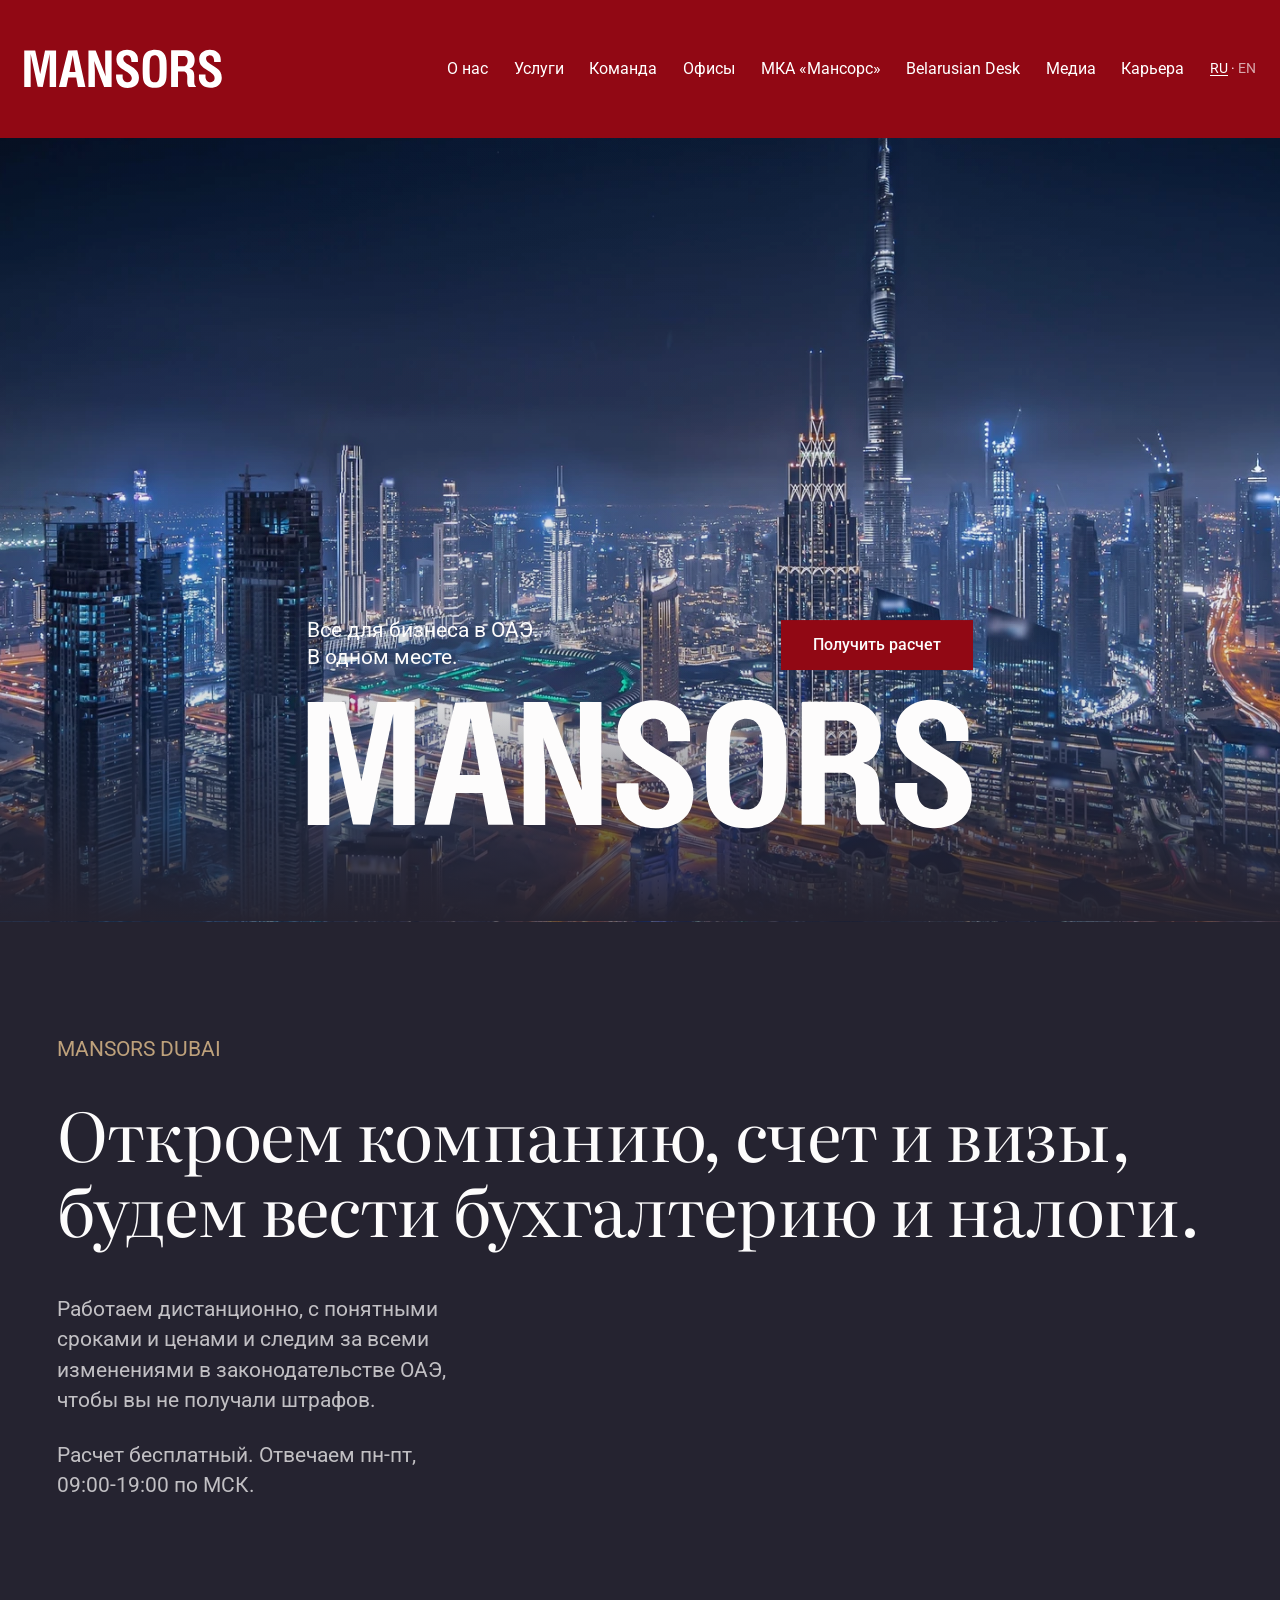
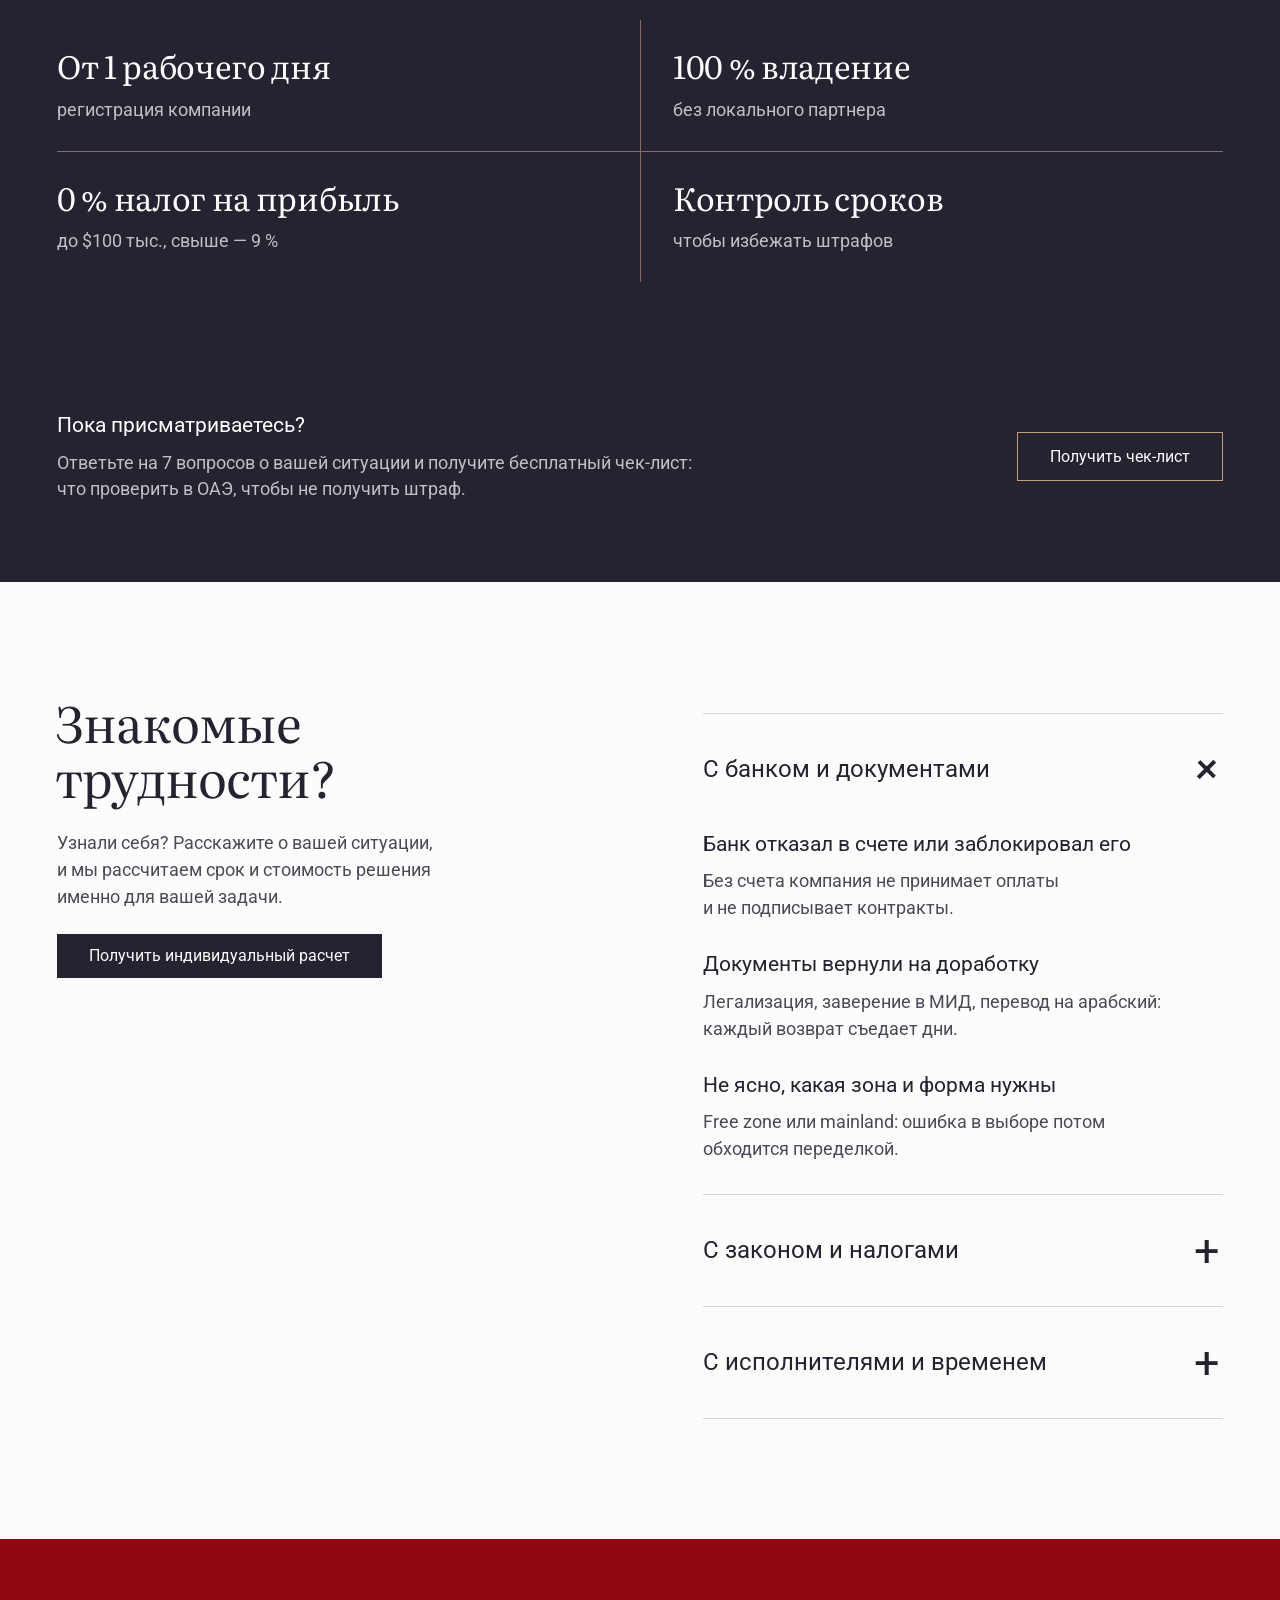
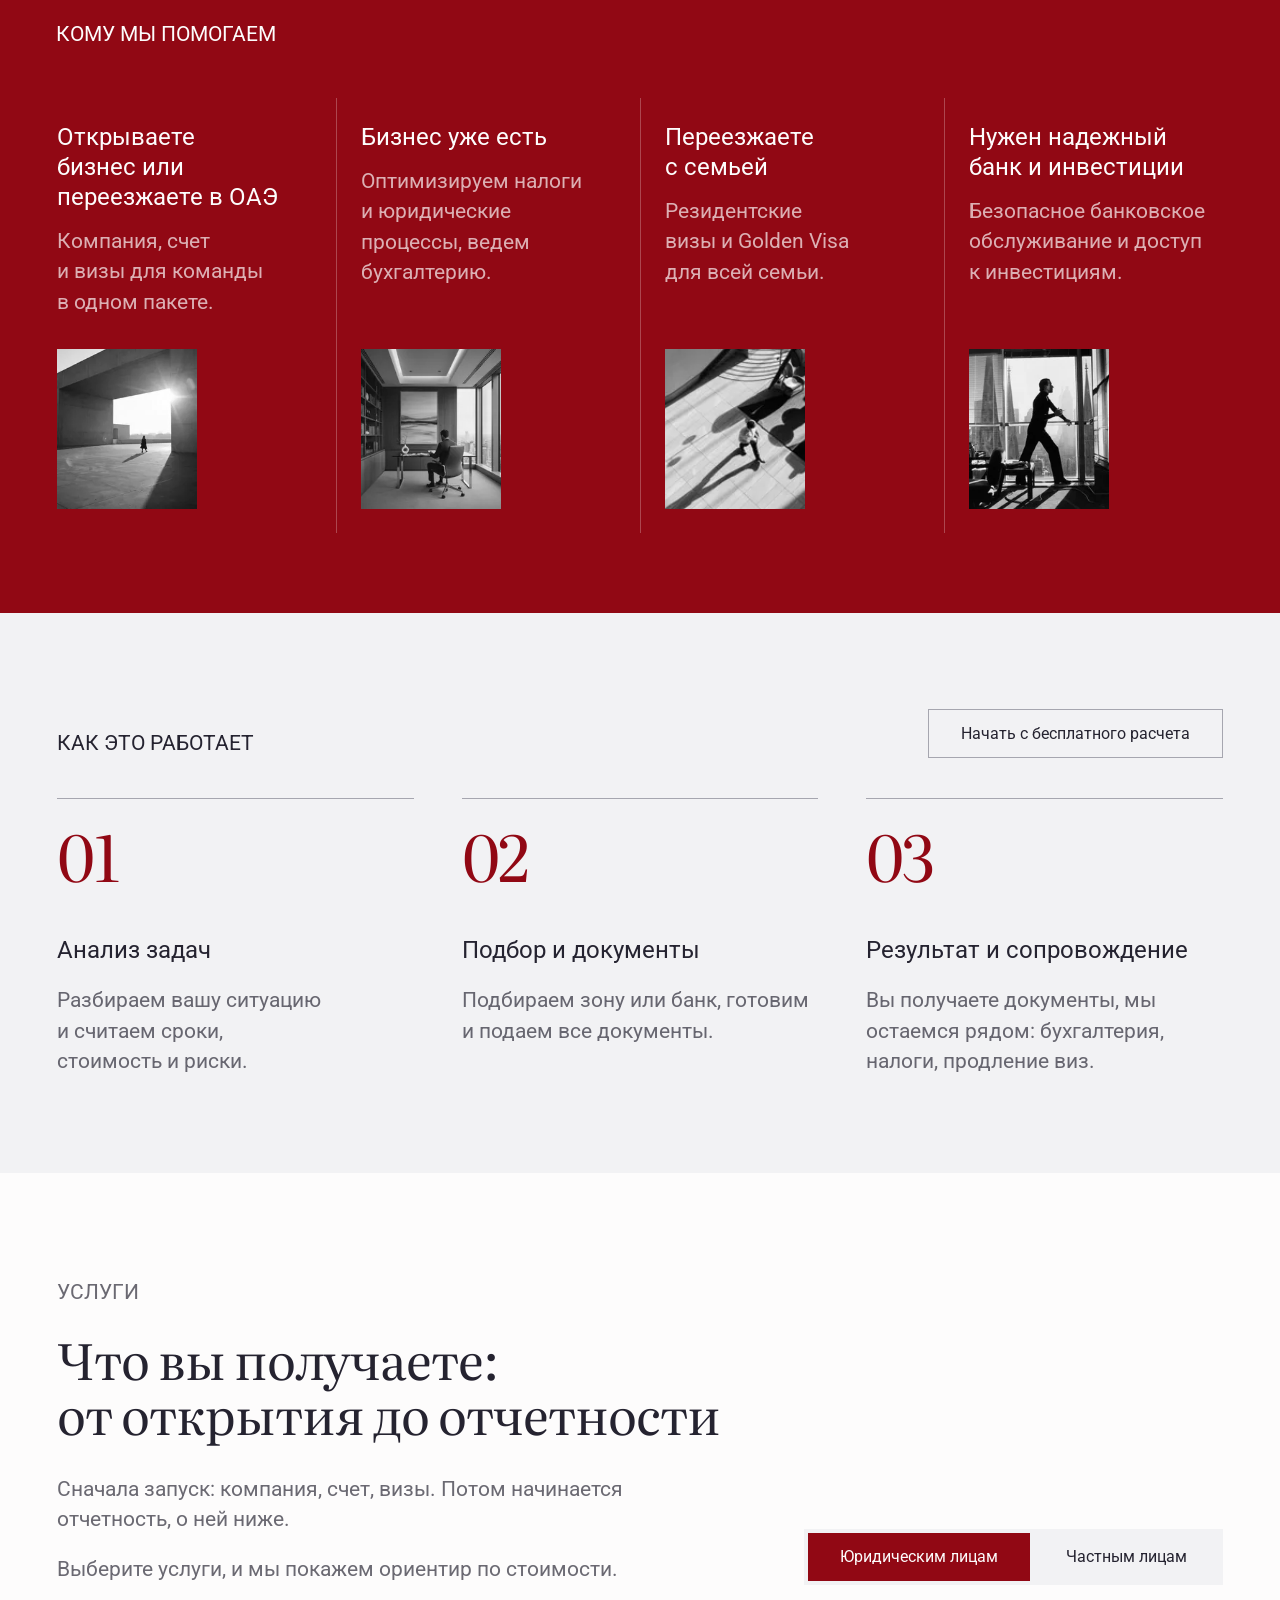
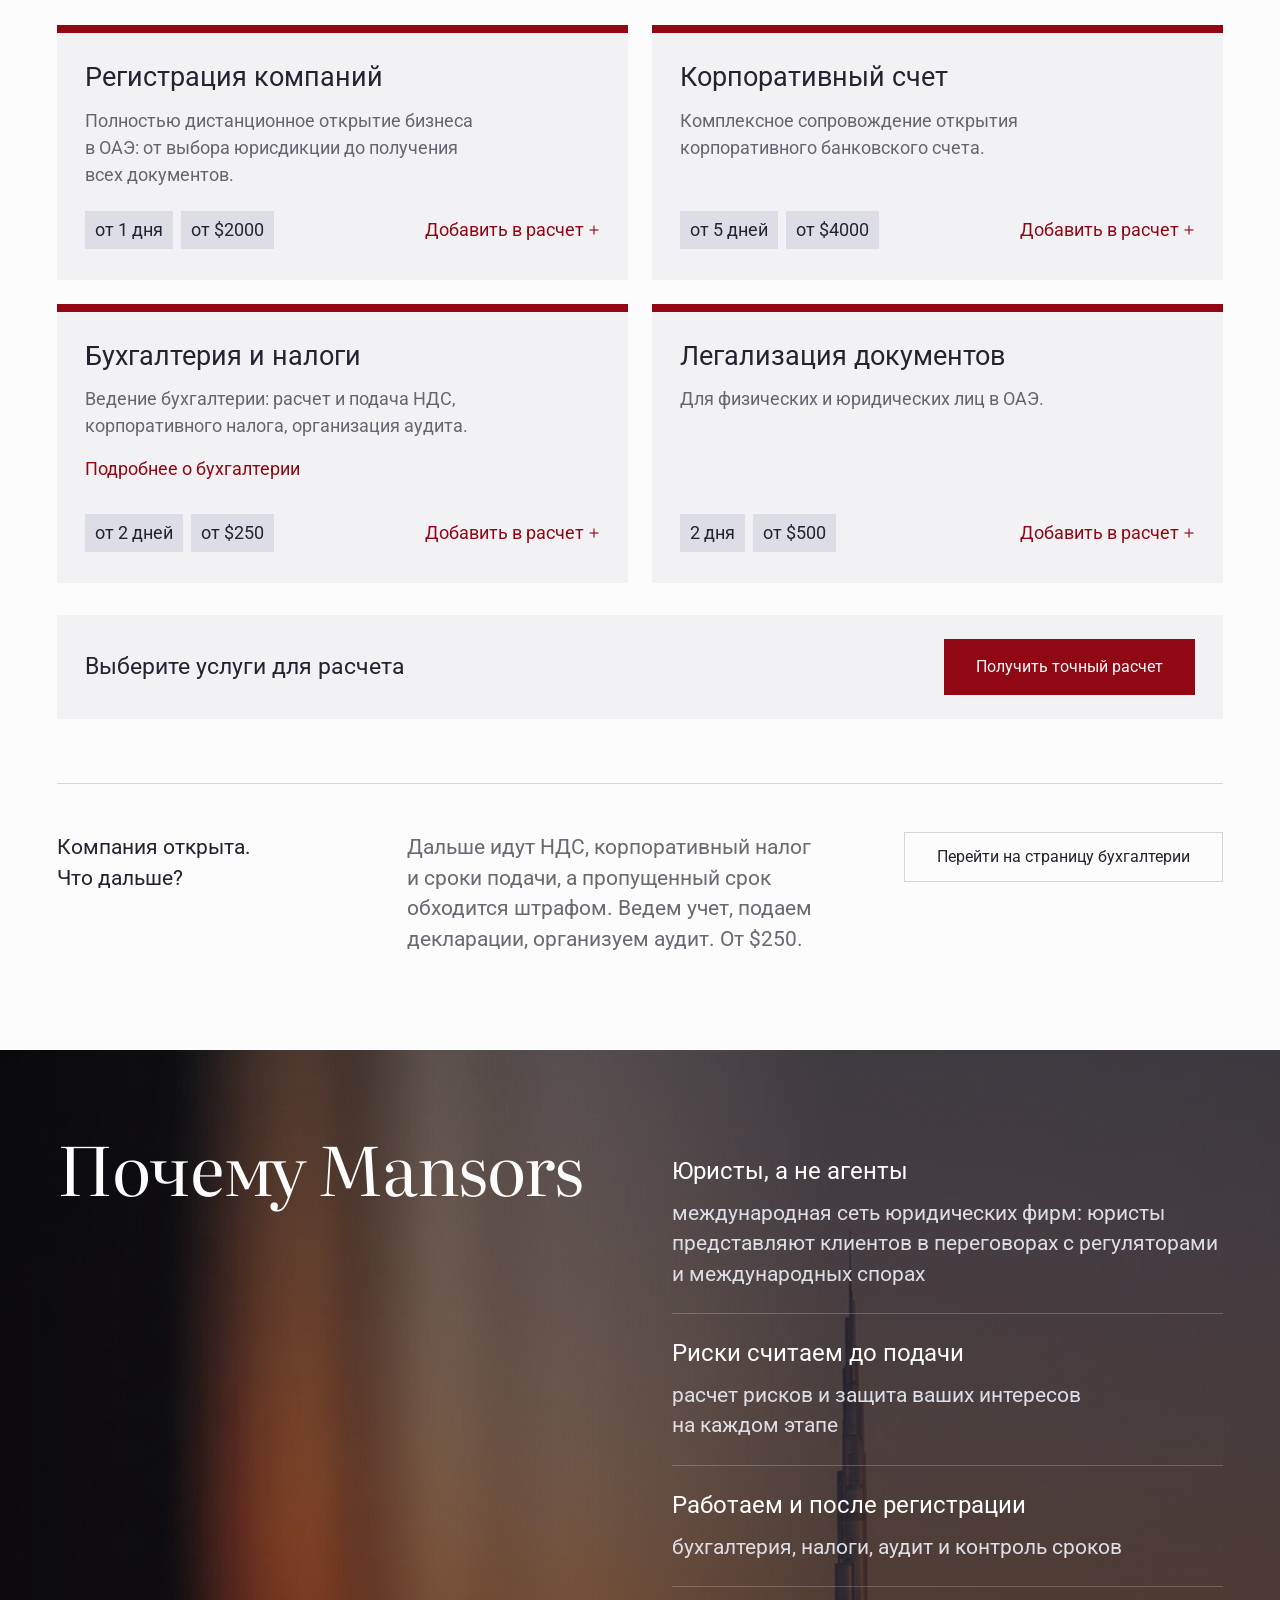
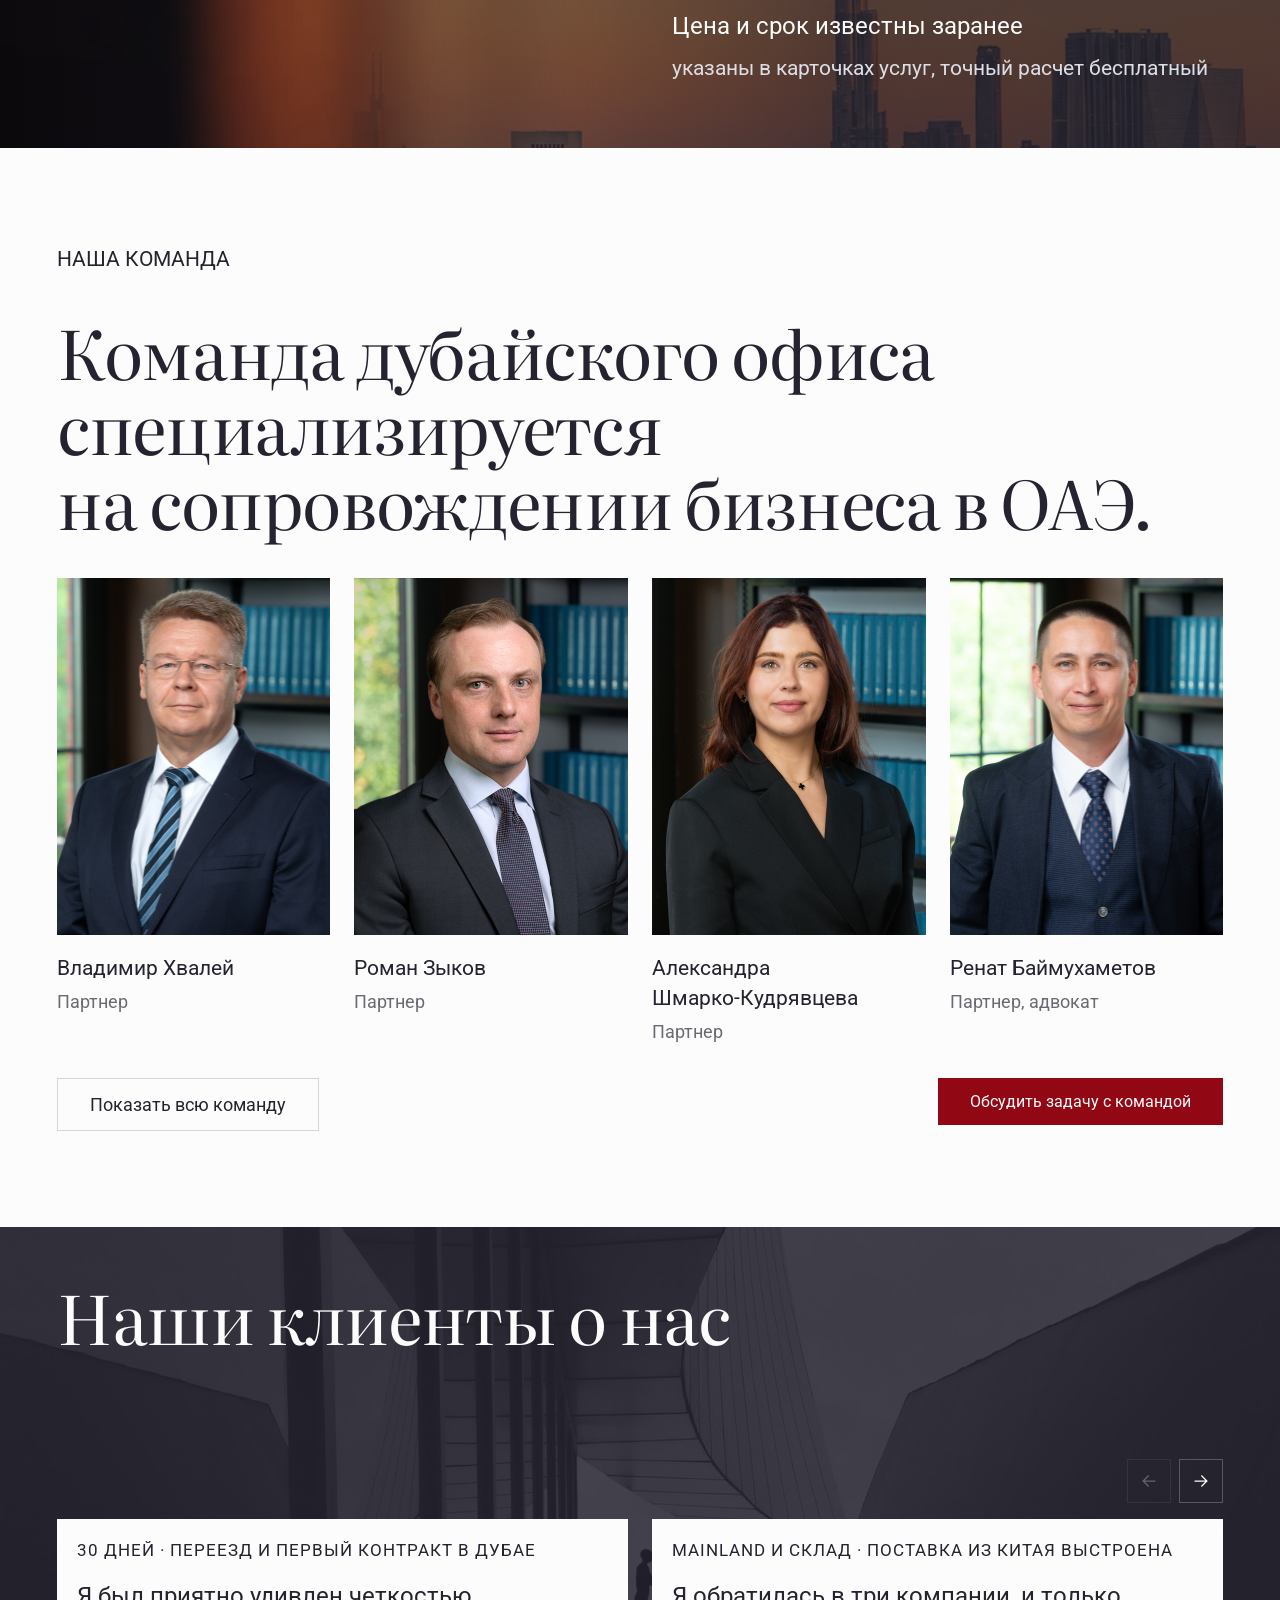
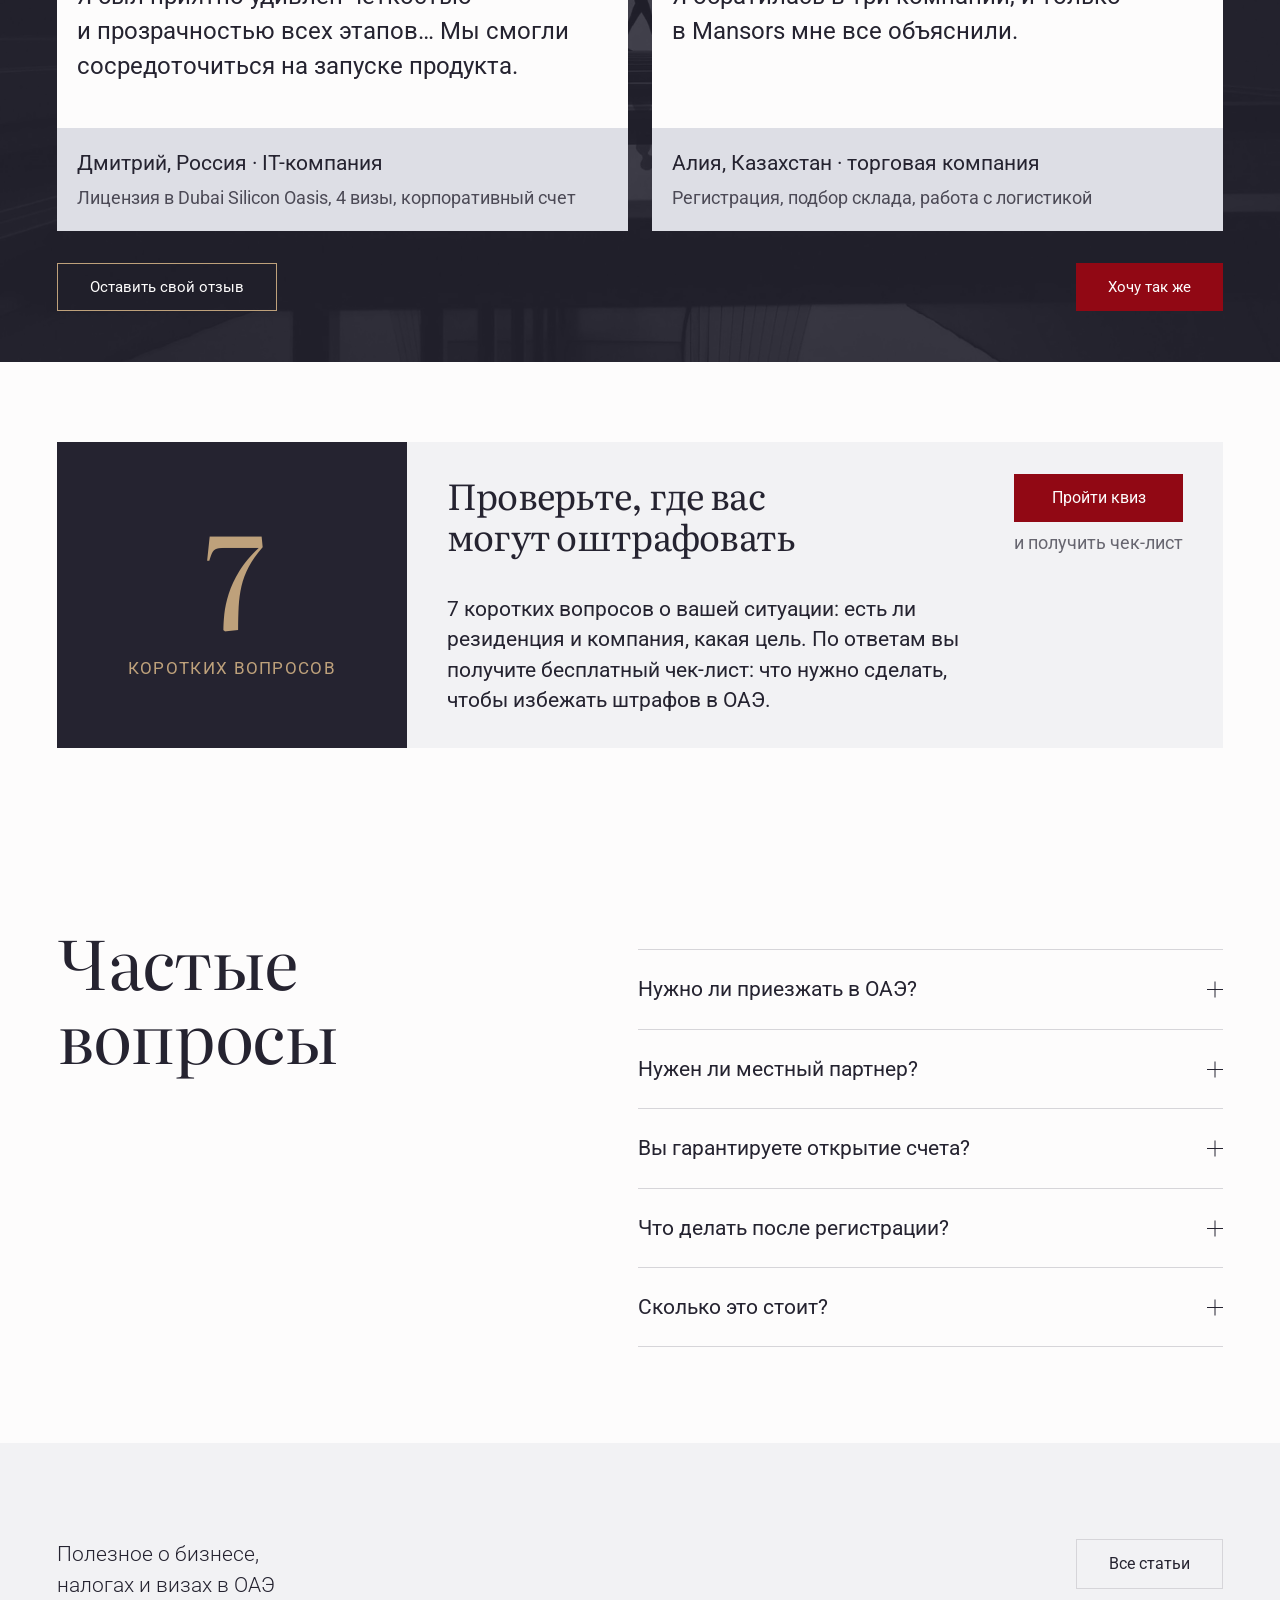
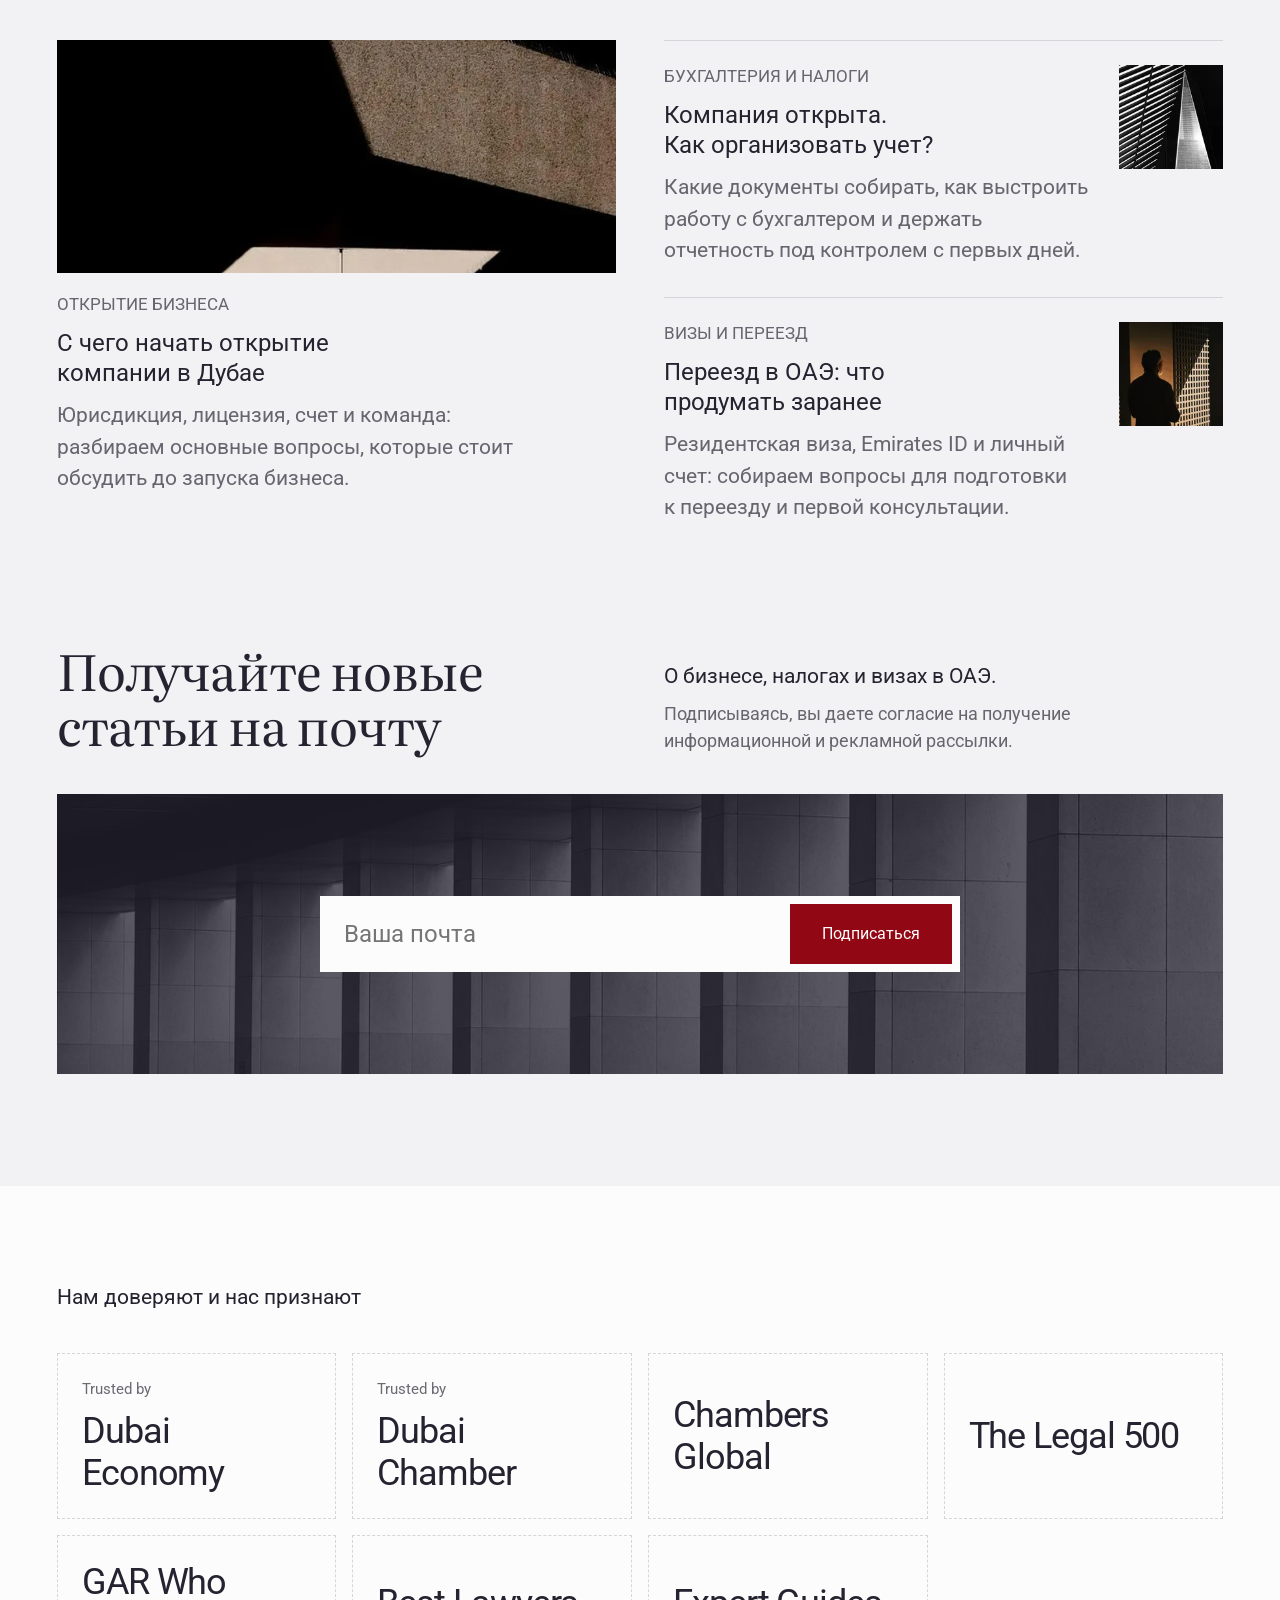
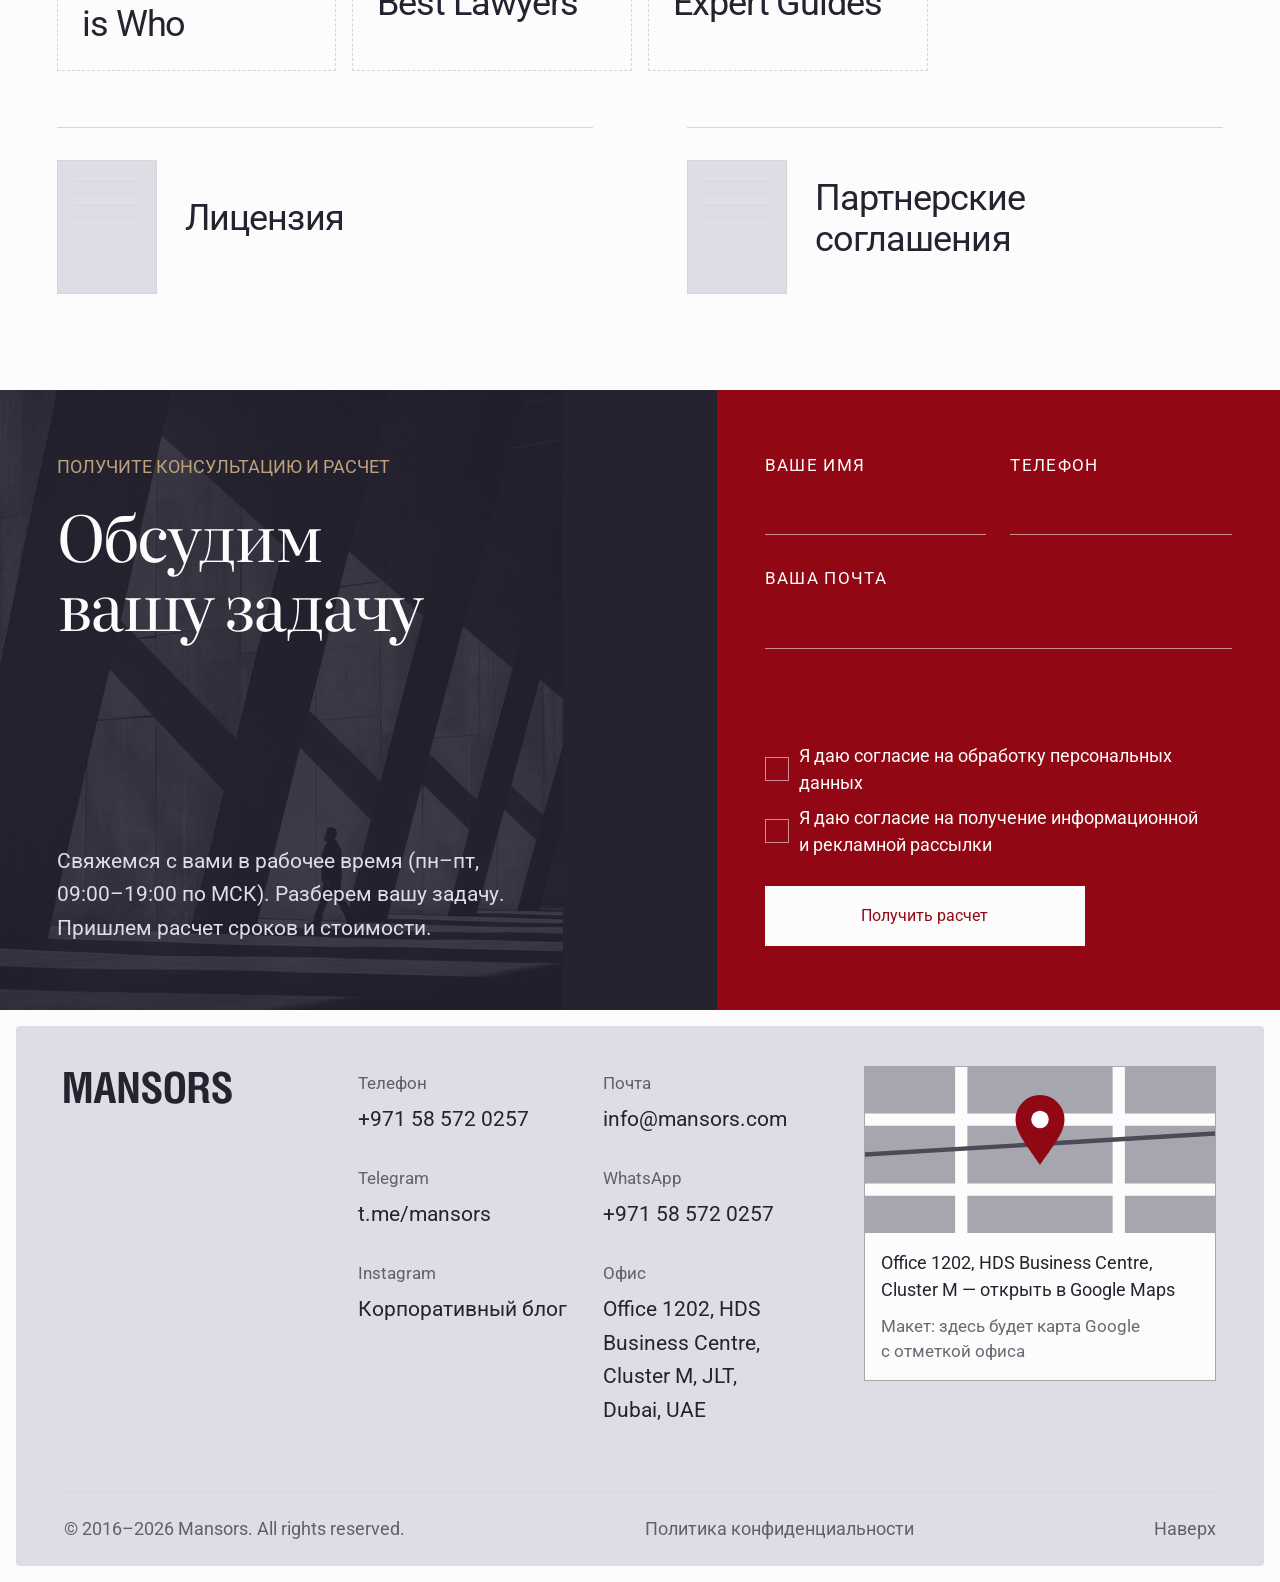
==== commit 8294838a: "Add files via upload" ====
--- a/full/index.html
+++ b/full/index.html
@@ -1,4 +1,4 @@
-<!DOCTYPE html><html lang="ru"><head><meta charset="utf-8"><meta name="viewport" content="width=device-width, initial-scale=1"><script>
+<!DOCTYPE html><html lang="ru" data-typography="large"><head><meta charset="utf-8"><meta name="viewport" content="width=device-width, initial-scale=1"><script>
       // Progressive enhancement: no JS means no loading overlay.
       // This independent watchdog also releases the page if the module fails to load.
       const navigationType = performance.getEntriesByType('navigation')[0]?.type;
@@ -11,7 +11,7 @@
           }
         }, 6000);
       }
-    </script><title>Mansors Dubai | Всё для бизнеса в ОАЭ</title><meta name="description" content="Компания, банковский счёт, визы, бухгалтерия и налоги в ОАЭ. Разберите свою ситуацию и подготовьте запрос на индивидуальный расчёт с Mansors Dubai."><meta name="robots" content="noindex,nofollow"><meta property="og:type" content="website"><meta property="og:title" content="Mansors Dubai | Всё для бизнеса в ОАЭ"><meta property="og:description" content="Компания, банковский счёт, визы, бухгалтерия и налоги в ОАЭ. Разберите свою ситуацию и подготовьте запрос на индивидуальный расчёт с Mansors Dubai."><meta property="og:image" content="../og.png"><meta property="og:image:width" content="1200"><meta property="og:image:height" content="630"><meta property="og:image:alt" content="Mansors Dubai — Всё для бизнеса в ОАЭ в одном месте"><meta name="twitter:card" content="summary_large_image"><meta name="twitter:title" content="Mansors Dubai | Всё для бизнеса в ОАЭ"><meta name="twitter:description" content="Компания, банковский счёт, визы, бухгалтерия и налоги в ОАЭ. Разберите свою ситуацию и подготовьте запрос на индивидуальный расчёт с Mansors Dubai."><meta name="twitter:image" content="../og.png"><meta name="theme-color" content="#FDFCFC"><link rel="icon" href="../favicon.svg" type="image/svg+xml"><link rel="preload" href="../assets/roboto-cyrillic-wght-normal.fOt7epNf.woff2" as="font" type="font/woff2" crossorigin><link rel="preload" href="../assets/roboto-latin-wght-normal.ccAYIvAh.woff2" as="font" type="font/woff2" crossorigin><link rel="stylesheet" href="../assets/Typography.oq5z187j.css"><link rel="stylesheet" href="../assets/DepthFullPage.BrsRVw_d.css"><link rel="stylesheet" href="../assets/SituationSection.DGYUOKVR.css"></head><body id="top" class="full-page hero-preview" data-hero-variant="02" data-brand-tone="mono"><div class="hero-loader" aria-hidden="true"><div class="hero-loader__content"><div class="hero-loader__logo" aria-hidden="true"><svg width="133.538249" height="28.091708" viewBox="21.078750 20.159608 133.538249 28.091708" fill="none">
+    </script><title>Mansors Dubai | Все для бизнеса в ОАЭ</title><meta name="description" content="Компания, банковский счет, визы, бухгалтерия и налоги в ОАЭ. Разберите свою ситуацию и подготовьте запрос на индивидуальный расчет с Mansors Dubai."><meta name="robots" content="noindex,nofollow"><meta property="og:type" content="website"><meta property="og:title" content="Mansors Dubai | Все для бизнеса в ОАЭ"><meta property="og:description" content="Компания, банковский счет, визы, бухгалтерия и налоги в ОАЭ. Разберите свою ситуацию и подготовьте запрос на индивидуальный расчет с Mansors Dubai."><meta property="og:image" content="../og.png"><meta property="og:image:width" content="1200"><meta property="og:image:height" content="630"><meta property="og:image:alt" content="Mansors Dubai — Все для бизнеса в ОАЭ в одном месте"><meta name="twitter:card" content="summary_large_image"><meta name="twitter:title" content="Mansors Dubai | Все для бизнеса в ОАЭ"><meta name="twitter:description" content="Компания, банковский счет, визы, бухгалтерия и налоги в ОАЭ. Разберите свою ситуацию и подготовьте запрос на индивидуальный расчет с Mansors Dubai."><meta name="twitter:image" content="../og.png"><meta name="theme-color" content="#FDFCFC"><link rel="icon" href="../favicon.svg" type="image/svg+xml"><link rel="preload" href="../assets/roboto-cyrillic-wght-normal.fOt7epNf.woff2" as="font" type="font/woff2" crossorigin><link rel="preload" href="../assets/roboto-latin-wght-normal.ccAYIvAh.woff2" as="font" type="font/woff2" crossorigin><link rel="stylesheet" href="../assets/Typography.CusDVwO5.css"><link rel="stylesheet" href="../assets/DepthFullPage.B46K9J_Y.css"><link rel="stylesheet" href="../assets/SituationSection.DBOcmRF4.css"></head><body id="top" class="full-page hero-preview" data-hero-variant="02" data-brand-tone="mono"><div class="hero-loader" aria-hidden="true"><div class="hero-loader__content"><div class="hero-loader__logo" aria-hidden="true"><svg width="133.538249" height="28.091708" viewBox="21.078750 20.159608 133.538249 28.091708" fill="none">
 <path d="M75.833 34.1037L76.2173 39.4505L69.3975 21.7725H64.5469V46.435H68.8692V35.1634L68.437 28.8533L75.1126 46.435H80.1554V21.7725H75.833V34.1037Z" fill="currentColor" />
 <path d="M95.3823 33.8633C93.6533 32.5146 90.1954 30.8768 88.8507 29.4318C87.554 28.083 87.7461 25.5301 89.8592 25.1929C92.7888 24.7112 93.6053 27.1678 93.5092 29.6244H97.9276V27.6495C97.9276 19.6053 84 19.1718 83.4237 27.1678C82.9435 33.4298 88.6586 34.4413 92.3086 37.6205C95.1421 40.1253 93.6533 44.2678 89.8592 43.1599C88.6586 42.8228 87.602 41.2332 87.602 40.0289V38.054H83.1836V40.2698C83.1836 41.185 83.952 43.2563 84.4323 44.027C87.4099 48.603 97.0152 48.1213 98.3599 42.2447C99.1283 38.7284 98.1678 36.0309 95.4303 33.9115L95.3823 33.8633Z" fill="currentColor" />
 <path d="M31.9883 37.6201L28.6265 21.7725H21.2305V46.435H25.5528V24.1809L30.2594 46.1942L30.3555 46.3387L33.7173 46.3868L38.3758 24.1809V46.435H42.6982V21.7725H35.2541L31.9883 37.6201Z" fill="currentColor" />
@@ -19,7 +19,7 @@
 <path d="M145.133 29.7686C143.5 28.3717 143.26 25.5779 145.71 25.1444C148.687 24.6627 149.408 27.1193 149.36 29.5759H153.778V27.6973C153.778 19.4604 139.85 19.1233 139.274 27.0711C138.794 33.3331 144.509 34.3447 148.159 37.5238C149.312 38.5354 149.792 39.4987 149.6 41.1365C149.216 43.7858 145.229 43.9303 144.029 41.7145C143.885 41.4737 143.5 40.2213 143.5 39.9804V38.0055H139.082V40.2213C139.082 42.9187 141.195 45.7126 143.693 46.5314C148.015 47.9765 153.874 46.5314 154.402 41.281C155.123 34.0075 149.504 33.4295 145.181 29.7686H145.133Z" fill="currentColor" />
 <path d="M136.589 45.5683C135.053 44.3159 136.878 38.0057 135.053 35.5491C134.428 34.6821 133.612 34.3931 132.651 33.9595C136.061 33.3815 136.686 28.8055 135.869 26.0117C135.149 23.555 132.939 21.9655 130.442 21.7246H120.501L120.309 21.9173V46.3871H124.967V35.9345H128.761C129.145 35.9345 130.058 36.368 130.298 36.657C132.315 38.5838 130.058 44.1714 132.219 46.3871H136.974C137.118 45.4719 136.878 45.8091 136.541 45.5683H136.589ZM130.634 31.5511C130.394 31.8401 129.338 32.4663 129.001 32.4663H124.967V25.4818H129.241C129.29 25.4818 130.154 25.819 130.25 25.9153C131.835 26.9269 131.787 30.2505 130.634 31.5511Z" fill="currentColor" />
 <path d="M117.088 28.4203C116.656 22.8327 112.91 20.906 107.723 21.4358C103.737 21.8212 101.528 24.6631 101.288 28.5648C101.095 31.7922 101.047 36.8981 101.288 40.1254C101.672 45.3758 105.418 47.3989 110.365 47.0136C114.591 46.6764 116.848 44.2198 117.136 39.9809C117.376 36.7536 117.376 31.6477 117.136 28.4203H117.088ZM112.43 39.162C112.334 41.0406 111.853 43.1119 109.596 43.3046C107.099 43.4972 106.09 41.9077 105.946 39.6437C105.706 36.7054 105.754 32.033 105.946 29.0465C106.042 27.4569 106.57 25.482 108.444 25.193C111.277 24.7595 112.238 26.7344 112.43 29.191C112.622 32.0812 112.622 36.2719 112.43 39.162Z" fill="currentColor" />
-</svg></div><div class="hero-loader__line" aria-hidden="true"></div><span class="sr-only" role="status">Загрузка</span></div></div><script type="module">function e(){let e=document.documentElement,t=document.querySelector(`.hero-loader`),n=document.querySelector(`.brand-hero`);if(!t||!n||e.dataset.heroLoad!==`pending`)return;e.dataset.heroLoaderReady=`true`;let r=performance.getEntriesByType(`navigation`)[0]?.type===`reload`,i=history.scrollRestoration;r&&(history.scrollRestoration=`manual`,window.scrollTo({top:0,left:0,behavior:`instant`}));let a=matchMedia(`(prefers-reduced-motion: reduce)`),o=Array.from(document.querySelectorAll(`body > header, body > main, body > footer, body > .skip-link`)),s=o.map(e=>e.inert);o.forEach(e=>{e.inert=!0});let c=`loading`,l=0,u=0,d=0,f,p=t.querySelector(`.hero-loader__logo`),m=()=>{window.clearTimeout(d),delete e.dataset.heroLoad,delete e.dataset.heroLoaderReady,history.scrollRestoration=i,f?.cancel(),f=void 0,p?.removeAttribute(`style`)},h=(n=!1)=>{if(c===`released`){n||m();return}c=`released`,window.clearTimeout(_),window.clearTimeout(l),window.clearTimeout(u);let i=t.contains(document.activeElement);t.inert=!0,t.setAttribute(`aria-hidden`,`true`),o.forEach((e,t)=>{e.inert=s[t]}),n&&!a.matches&&scrollY<20&&(r||!location.hash)&&!i?(e.dataset.heroLoad=`revealing`,d=window.setTimeout(m,2400)):m(),i&&document.querySelector(`#main`)?.focus({preventScroll:!0})},g=()=>{if(c!==`loading`)return;if(r&&window.scrollTo({top:0,left:0,behavior:`instant`}),e.dataset.heroLoad!==`pending`||a.matches||!r&&(scrollY>=20||location.hash)){h();return}let t=p,i=n.querySelector(`.brand-hero__identity h1 svg`);!t||!i||typeof t.animate!=`function`?h(!0):(window.clearTimeout(_),c=`moving`,e.dataset.heroLoad=`moving`,u=window.setTimeout(()=>h(!0),2200),l=window.setTimeout(()=>{if(c!==`moving`)return;let e=t.getBoundingClientRect(),n=i.getBoundingClientRect();if(!e.width||!e.height||!n.width||!n.height)h(!0);else{t.style.position=`fixed`,t.style.left=`${e.left}px`,t.style.top=`${e.top}px`,t.style.width=`${e.width}px`;try{f=t.animate([{left:`${e.left}px`,top:`${e.top}px`,width:`${e.width}px`},{left:`${n.left}px`,top:`${n.top}px`,width:`${n.width}px`}],{duration:1100,easing:`cubic-bezier(.22, 1, .36, 1)`,fill:`forwards`}),f.finished.then(()=>{c===`moving`&&h(!0)}).catch(()=>{c===`moving`&&h()})}catch{h()}}},300))},_=window.setTimeout(g,8e3);if(window.addEventListener(`mansors:hero-load-timeout`,()=>h(),{once:!0}),t.setAttribute(`aria-hidden`,`false`),document.addEventListener(`keydown`,e=>{(e.key===`Escape`||e.key===`Tab`)&&h()}),window.addEventListener(`scroll`,()=>{c!==`loading`&&scrollY>=20&&h()},{passive:!0}),window.addEventListener(`resize`,()=>{c===`moving`&&h()},{passive:!0}),window.addEventListener(`pagehide`,()=>h()),window.addEventListener(`pageshow`,e=>{e.persisted&&h()}),a.addEventListener(`change`,()=>{a.matches&&h()}),!r&&(scrollY>20||location.hash)){h();return}let v=new Set(Array.from(document.querySelectorAll(`.night-city image, [data-hero-asset]`)).map(e=>e.getAttribute(`href`)||e.getAttribute(`src`)).filter(e=>!!e)),y=Array.from(v,e=>{let t=new Image;return t.fetchPriority=`high`,t.src=e,t.decode()}),b=document.fonts.load(`400 14px ${getComputedStyle(n).fontFamily}`,`Mansors Всё для бизнеса`),x=Promise.allSettled(y).then(()=>{if(c!==`loading`)return;let e=Array.from(document.querySelectorAll(`main img[loading="lazy"]`)).filter(e=>!e.closest(`details:not([open])`));return Promise.allSettled(e.map(e=>(e.fetchPriority=`low`,e.loading=`eager`,e.decode())))}),S=new Promise(e=>window.setTimeout(e,700));Promise.all([x,Promise.allSettled([b]),S]).then(g)}e();</script><a class="skip-link" href="#main">Перейти к содержанию</a><header class="header"><a class="header-brand" href="#main" aria-label="Mansors Dubai, начало страницы"><span class="header-brand__location">Dubai</span><span class="header-brand__logo"><svg width="133.538249" height="28.091708" viewBox="21.078750 20.159608 133.538249 28.091708" fill="none" class="mansors-logo" role="img" aria-label="Mansors" focusable="false" data-astro-cid-ma3qvj5d="true">
+</svg></div><div class="hero-loader__line" aria-hidden="true"></div><span class="sr-only" role="status">Загрузка</span></div></div><script type="module">function e(){let e=document.documentElement,t=document.querySelector(`.hero-loader`),n=document.querySelector(`.brand-hero`);if(!t||!n||e.dataset.heroLoad!==`pending`)return;e.dataset.heroLoaderReady=`true`;let r=performance.getEntriesByType(`navigation`)[0]?.type===`reload`,i=history.scrollRestoration;r&&(history.scrollRestoration=`manual`,window.scrollTo({top:0,left:0,behavior:`instant`}));let a=matchMedia(`(prefers-reduced-motion: reduce)`),o=Array.from(document.querySelectorAll(`body > header, body > main, body > footer, body > .skip-link`)),s=o.map(e=>e.inert);o.forEach(e=>{e.inert=!0});let c=`loading`,l=0,u=0,d=0,f,p=t.querySelector(`.hero-loader__logo`),m=()=>{window.clearTimeout(d),delete e.dataset.heroLoad,delete e.dataset.heroLoaderReady,history.scrollRestoration=i,f?.cancel(),f=void 0,p?.removeAttribute(`style`)},h=(n=!1)=>{if(c===`released`){n||m();return}c=`released`,window.clearTimeout(_),window.clearTimeout(l),window.clearTimeout(u);let i=t.contains(document.activeElement);t.inert=!0,t.setAttribute(`aria-hidden`,`true`),o.forEach((e,t)=>{e.inert=s[t]}),n&&!a.matches&&scrollY<20&&(r||!location.hash)&&!i?(e.dataset.heroLoad=`revealing`,d=window.setTimeout(m,2400)):m(),i&&document.querySelector(`#main`)?.focus({preventScroll:!0})},g=()=>{if(c!==`loading`)return;if(r&&window.scrollTo({top:0,left:0,behavior:`instant`}),e.dataset.heroLoad!==`pending`||a.matches||!r&&(scrollY>=20||location.hash)){h();return}let t=p,i=n.querySelector(`.brand-hero__identity h1 svg`);!t||!i||typeof t.animate!=`function`?h(!0):(window.clearTimeout(_),c=`moving`,e.dataset.heroLoad=`moving`,u=window.setTimeout(()=>h(!0),2200),l=window.setTimeout(()=>{if(c!==`moving`)return;let e=t.getBoundingClientRect(),n=i.getBoundingClientRect();if(!e.width||!e.height||!n.width||!n.height)h(!0);else{t.style.position=`fixed`,t.style.left=`${e.left}px`,t.style.top=`${e.top}px`,t.style.width=`${e.width}px`;try{f=t.animate([{left:`${e.left}px`,top:`${e.top}px`,width:`${e.width}px`},{left:`${n.left}px`,top:`${n.top}px`,width:`${n.width}px`}],{duration:1100,easing:`cubic-bezier(.22, 1, .36, 1)`,fill:`forwards`}),f.finished.then(()=>{c===`moving`&&h(!0)}).catch(()=>{c===`moving`&&h()})}catch{h()}}},300))},_=window.setTimeout(g,8e3);if(window.addEventListener(`mansors:hero-load-timeout`,()=>h(),{once:!0}),t.setAttribute(`aria-hidden`,`false`),document.addEventListener(`keydown`,e=>{(e.key===`Escape`||e.key===`Tab`)&&h()}),window.addEventListener(`scroll`,()=>{c!==`loading`&&scrollY>=20&&h()},{passive:!0}),window.addEventListener(`resize`,()=>{c===`moving`&&h()},{passive:!0}),window.addEventListener(`pagehide`,()=>h()),window.addEventListener(`pageshow`,e=>{e.persisted&&h()}),a.addEventListener(`change`,()=>{a.matches&&h()}),!r&&(scrollY>20||location.hash)){h();return}let v=new Set(Array.from(document.querySelectorAll(`.night-city image, [data-hero-asset]`)).map(e=>e.getAttribute(`href`)||e.getAttribute(`src`)).filter(e=>!!e)),y=Array.from(v,e=>{let t=new Image;return t.fetchPriority=`high`,t.src=e,t.decode()}),b=document.fonts.load(`400 14px ${getComputedStyle(n).fontFamily}`,`Mansors Все для бизнеса`),x=Promise.allSettled(y).then(()=>{if(c!==`loading`)return;let e=Array.from(document.querySelectorAll(`main img[loading="lazy"]`)).filter(e=>!e.closest(`details:not([open])`));return Promise.allSettled(e.map(e=>(e.fetchPriority=`low`,e.loading=`eager`,e.decode())))}),S=new Promise(e=>window.setTimeout(e,700));Promise.all([x,Promise.allSettled([b]),S]).then(g)}e();</script><a class="skip-link" href="#main">Перейти к содержанию</a><header class="corporate-header" aria-label="Шапка Mansors" data-astro-cid-n2dxtjzh><div class="corporate-header__inner" data-astro-cid-n2dxtjzh><div class="corporate-header__logo" data-astro-cid-n2dxtjzh><svg width="133.538249" height="28.091708" viewBox="21.078750 20.159608 133.538249 28.091708" fill="none" class="mansors-logo" role="img" aria-label="Mansors" focusable="false" data-astro-cid-ma3qvj5d="true">
 <path d="M75.833 34.1037L76.2173 39.4505L69.3975 21.7725H64.5469V46.435H68.8692V35.1634L68.437 28.8533L75.1126 46.435H80.1554V21.7725H75.833V34.1037Z" fill="currentColor" />
 <path d="M95.3823 33.8633C93.6533 32.5146 90.1954 30.8768 88.8507 29.4318C87.554 28.083 87.7461 25.5301 89.8592 25.1929C92.7888 24.7112 93.6053 27.1678 93.5092 29.6244H97.9276V27.6495C97.9276 19.6053 84 19.1718 83.4237 27.1678C82.9435 33.4298 88.6586 34.4413 92.3086 37.6205C95.1421 40.1253 93.6533 44.2678 89.8592 43.1599C88.6586 42.8228 87.602 41.2332 87.602 40.0289V38.054H83.1836V40.2698C83.1836 41.185 83.952 43.2563 84.4323 44.027C87.4099 48.603 97.0152 48.1213 98.3599 42.2447C99.1283 38.7284 98.1678 36.0309 95.4303 33.9115L95.3823 33.8633Z" fill="currentColor" />
 <path d="M31.9883 37.6201L28.6265 21.7725H21.2305V46.435H25.5528V24.1809L30.2594 46.1942L30.3555 46.3387L33.7173 46.3868L38.3758 24.1809V46.435H42.6982V21.7725H35.2541L31.9883 37.6201Z" fill="currentColor" />
@@ -27,7 +27,7 @@
 <path d="M145.133 29.7686C143.5 28.3717 143.26 25.5779 145.71 25.1444C148.687 24.6627 149.408 27.1193 149.36 29.5759H153.778V27.6973C153.778 19.4604 139.85 19.1233 139.274 27.0711C138.794 33.3331 144.509 34.3447 148.159 37.5238C149.312 38.5354 149.792 39.4987 149.6 41.1365C149.216 43.7858 145.229 43.9303 144.029 41.7145C143.885 41.4737 143.5 40.2213 143.5 39.9804V38.0055H139.082V40.2213C139.082 42.9187 141.195 45.7126 143.693 46.5314C148.015 47.9765 153.874 46.5314 154.402 41.281C155.123 34.0075 149.504 33.4295 145.181 29.7686H145.133Z" fill="currentColor" />
 <path d="M136.589 45.5683C135.053 44.3159 136.878 38.0057 135.053 35.5491C134.428 34.6821 133.612 34.3931 132.651 33.9595C136.061 33.3815 136.686 28.8055 135.869 26.0117C135.149 23.555 132.939 21.9655 130.442 21.7246H120.501L120.309 21.9173V46.3871H124.967V35.9345H128.761C129.145 35.9345 130.058 36.368 130.298 36.657C132.315 38.5838 130.058 44.1714 132.219 46.3871H136.974C137.118 45.4719 136.878 45.8091 136.541 45.5683H136.589ZM130.634 31.5511C130.394 31.8401 129.338 32.4663 129.001 32.4663H124.967V25.4818H129.241C129.29 25.4818 130.154 25.819 130.25 25.9153C131.835 26.9269 131.787 30.2505 130.634 31.5511Z" fill="currentColor" />
 <path d="M117.088 28.4203C116.656 22.8327 112.91 20.906 107.723 21.4358C103.737 21.8212 101.528 24.6631 101.288 28.5648C101.095 31.7922 101.047 36.8981 101.288 40.1254C101.672 45.3758 105.418 47.3989 110.365 47.0136C114.591 46.6764 116.848 44.2198 117.136 39.9809C117.376 36.7536 117.376 31.6477 117.136 28.4203H117.088ZM112.43 39.162C112.334 41.0406 111.853 43.1119 109.596 43.3046C107.099 43.4972 106.09 41.9077 105.946 39.6437C105.706 36.7054 105.754 32.033 105.946 29.0465C106.042 27.4569 106.57 25.482 108.444 25.193C111.277 24.7595 112.238 26.7344 112.43 29.191C112.622 32.0812 112.622 36.2719 112.43 39.162Z" fill="currentColor" />
-</svg></span></a><nav class="desktop-nav" aria-label="Основная навигация"><a class="nav-link" href="#services"><span>Услуги</span></a><a class="nav-link" href="#why"><span>Почему мы</span></a><a class="nav-link" href="#cases"><span>Кейсы</span></a><a class="nav-link" href="#blog"><span>Блог</span></a><a class="nav-link" href="https://mansors.com/dubai/accounting"><span>Бухгалтерия</span></a><a class="nav-link" href="#contact"><span>Контакты</span></a></nav><div class="header__action"><a class="action action--link" href="#contact"><span class="action__text"><span class="callback-prefix">Заказать </span><span class="callback-label">обратный звонок</span></span></a></div><details class="full-mobile-menu"><summary>Меню<span class="full-plus" aria-hidden="true"></span></summary><nav aria-label="Мобильная навигация"><a href="#services">Услуги</a><a href="#why">Почему мы</a><a href="#cases">Кейсы</a><a href="#blog">Блог</a><a href="https://mansors.com/dubai/accounting">Бухгалтерия</a><a href="#contact">Контакты</a><a class="action action--primary" href="#contact"><span class="action__text">Заказать обратный звонок</span></a></nav></details></header><main id="main" tabindex="-1"><div class="depth-variant"><div class="hero-top-composition depth-composition" data-night-composition data-fog="on" data-light="on" data-motion="on" data-scene-active="true"><link rel="preload" as="image" href="../assets/BG%20new.Baogn5cI_1TlkKk.webp" fetchpriority="high"><div class="demo-city-backdrop" aria-hidden="true" data-astro-cid-emkv6ba3><div class="demo-city-viewport" data-astro-cid-emkv6ba3><div class="night-city demo-city-surface" data-static-city data-astro-cid-emkv6ba3><img src="../assets/BG%20new.Baogn5cI_1TlkKk.webp" width="2048" height="1078" alt="" fetchpriority="high" decoding="async" data-hero-asset data-astro-cid-emkv6ba3></div><div class="demo-city-vignette" data-astro-cid-emkv6ba3></div></div></div><script type="module" src="../assets/DemoCityScene.astro_astro_type_script_index_0_lang.BcOmsYtH.js"></script><section class="brand-hero brand-hero--mono" aria-label="Mansors Dubai — Всё для бизнеса в ОАЭ в одном месте" data-astro-cid-7jynpyfe><div class="brand-hero__identity" data-astro-cid-7jynpyfe><h1 data-astro-cid-7jynpyfe><svg width="133.538249" height="28.091708" viewBox="21.078750 20.159608 133.538249 28.091708" fill="none" aria-label="Mansors" role="img" data-astro-cid-7jynpyfe="true">
+</svg></div><div class="corporate-header__menu" aria-label="Пункты меню" data-astro-cid-n2dxtjzh><span data-astro-cid-n2dxtjzh>О нас</span><span data-astro-cid-n2dxtjzh>Услуги</span><span data-astro-cid-n2dxtjzh>Команда</span><span data-astro-cid-n2dxtjzh>Офисы</span><span data-astro-cid-n2dxtjzh>МКА «Мансорс»</span><span data-astro-cid-n2dxtjzh>Belarusian Desk</span><span data-astro-cid-n2dxtjzh>Медиа</span><span data-astro-cid-n2dxtjzh>Карьера</span><span class="corporate-header__language" data-astro-cid-n2dxtjzh><span data-astro-cid-n2dxtjzh>RU</span><span aria-hidden="true" data-astro-cid-n2dxtjzh> · </span><span data-astro-cid-n2dxtjzh>EN</span></span></div></div></header><script type="module">var e=document.querySelector(`.corporate-header`);if(e){let t=()=>document.documentElement.style.setProperty(`--corporate-header-height`,`${e.offsetHeight}px`);t(),new ResizeObserver(t).observe(e)}</script><main id="main" tabindex="-1"><div class="depth-variant"><div class="hero-top-composition depth-composition" data-night-composition data-fog="on" data-light="on" data-motion="on" data-scene-active="true"><link rel="preload" as="image" href="../assets/BG%20new.Baogn5cI_1TlkKk.webp" fetchpriority="high"><div class="demo-city-backdrop" aria-hidden="true" data-astro-cid-emkv6ba3><div class="demo-city-viewport" data-astro-cid-emkv6ba3><div class="night-city demo-city-surface" data-static-city data-astro-cid-emkv6ba3><img src="../assets/BG%20new.Baogn5cI_1TlkKk.webp" width="2048" height="1078" alt="" fetchpriority="high" decoding="async" data-hero-asset data-astro-cid-emkv6ba3></div><div class="demo-city-vignette" data-astro-cid-emkv6ba3></div></div></div><script type="module" src="../assets/DemoCityScene.astro_astro_type_script_index_0_lang.BcOmsYtH.js"></script><section class="brand-hero brand-hero--mono" aria-label="Mansors Dubai — Все для бизнеса в ОАЭ в одном месте" data-astro-cid-7jynpyfe><div class="brand-hero__identity" data-astro-cid-7jynpyfe><h1 data-astro-cid-7jynpyfe><svg width="133.538249" height="28.091708" viewBox="21.078750 20.159608 133.538249 28.091708" fill="none" aria-label="Mansors" role="img" data-astro-cid-7jynpyfe="true">
 <path d="M75.833 34.1037L76.2173 39.4505L69.3975 21.7725H64.5469V46.435H68.8692V35.1634L68.437 28.8533L75.1126 46.435H80.1554V21.7725H75.833V34.1037Z" fill="currentColor" />
 <path d="M95.3823 33.8633C93.6533 32.5146 90.1954 30.8768 88.8507 29.4318C87.554 28.083 87.7461 25.5301 89.8592 25.1929C92.7888 24.7112 93.6053 27.1678 93.5092 29.6244H97.9276V27.6495C97.9276 19.6053 84 19.1718 83.4237 27.1678C82.9435 33.4298 88.6586 34.4413 92.3086 37.6205C95.1421 40.1253 93.6533 44.2678 89.8592 43.1599C88.6586 42.8228 87.602 41.2332 87.602 40.0289V38.054H83.1836V40.2698C83.1836 41.185 83.952 43.2563 84.4323 44.027C87.4099 48.603 97.0152 48.1213 98.3599 42.2447C99.1283 38.7284 98.1678 36.0309 95.4303 33.9115L95.3823 33.8633Z" fill="currentColor" />
 <path d="M31.9883 37.6201L28.6265 21.7725H21.2305V46.435H25.5528V24.1809L30.2594 46.1942L30.3555 46.3387L33.7173 46.3868L38.3758 24.1809V46.435H42.6982V21.7725H35.2541L31.9883 37.6201Z" fill="currentColor" />
@@ -35,7 +35,7 @@
 <path d="M145.133 29.7686C143.5 28.3717 143.26 25.5779 145.71 25.1444C148.687 24.6627 149.408 27.1193 149.36 29.5759H153.778V27.6973C153.778 19.4604 139.85 19.1233 139.274 27.0711C138.794 33.3331 144.509 34.3447 148.159 37.5238C149.312 38.5354 149.792 39.4987 149.6 41.1365C149.216 43.7858 145.229 43.9303 144.029 41.7145C143.885 41.4737 143.5 40.2213 143.5 39.9804V38.0055H139.082V40.2213C139.082 42.9187 141.195 45.7126 143.693 46.5314C148.015 47.9765 153.874 46.5314 154.402 41.281C155.123 34.0075 149.504 33.4295 145.181 29.7686H145.133Z" fill="currentColor" />
 <path d="M136.589 45.5683C135.053 44.3159 136.878 38.0057 135.053 35.5491C134.428 34.6821 133.612 34.3931 132.651 33.9595C136.061 33.3815 136.686 28.8055 135.869 26.0117C135.149 23.555 132.939 21.9655 130.442 21.7246H120.501L120.309 21.9173V46.3871H124.967V35.9345H128.761C129.145 35.9345 130.058 36.368 130.298 36.657C132.315 38.5838 130.058 44.1714 132.219 46.3871H136.974C137.118 45.4719 136.878 45.8091 136.541 45.5683H136.589ZM130.634 31.5511C130.394 31.8401 129.338 32.4663 129.001 32.4663H124.967V25.4818H129.241C129.29 25.4818 130.154 25.819 130.25 25.9153C131.835 26.9269 131.787 30.2505 130.634 31.5511Z" fill="currentColor" />
 <path d="M117.088 28.4203C116.656 22.8327 112.91 20.906 107.723 21.4358C103.737 21.8212 101.528 24.6631 101.288 28.5648C101.095 31.7922 101.047 36.8981 101.288 40.1254C101.672 45.3758 105.418 47.3989 110.365 47.0136C114.591 46.6764 116.848 44.2198 117.136 39.9809C117.376 36.7536 117.376 31.6477 117.136 28.4203H117.088ZM112.43 39.162C112.334 41.0406 111.853 43.1119 109.596 43.3046C107.099 43.4972 106.09 41.9077 105.946 39.6437C105.706 36.7054 105.754 32.033 105.946 29.0465C106.042 27.4569 106.57 25.482 108.444 25.193C111.277 24.7595 112.238 26.7344 112.43 29.191C112.622 32.0812 112.622 36.2719 112.43 39.162Z" fill="currentColor" />
-</svg></h1><p class="brand-hero__tagline" data-astro-cid-7jynpyfe>Всё для бизнеса в ОАЭ.<br data-astro-cid-7jynpyfe>В одном месте.</p><a class="action action--inverse" href="#contact"><span class="action__text">Получить расчёт</span></a></div></section><section class="hero-introduction hero-introduction--02 section-shell" id="introduction" aria-labelledby="introduction-title"><h2 class="hero-introduction-label" id="introduction-title">Mansors Dubai</h2><p class="editorial-statement">Откроем компанию, счёт и визы, будем вести бухгалтерию и налоги.</p><div class="hero-introduction-offset"><p class="hero-intro-body">Работаем дистанционно, с понятными сроками и ценами и следим за всеми изменениями в законодательстве ОАЭ, чтобы вы не получали штрафов.</p><p class="hero-intro-note">Расчёт бесплатный. Отвечаем пн-пт, 09:00-19:00 по МСК.</p></div><div class="hero-intro-facts"><div><p>От 1 рабочего дня</p><span>регистрация компании</span></div><div><p>100 % владение</p><span>без локального партнера</span></div><div><p>0 % налог на прибыль</p><span>до $100 тыс., свыше — 9 %</span></div><div><p>Контроль сроков</p><span>чтобы избежать штрафов</span></div></div></section><section class="hero-checklist section-shell" aria-label="Чек-лист"><div><p class="hero-checklist-title">Пока присматриваетесь?</p><p class="hero-checklist-copy">Ответьте на 7 вопросов о вашей ситуации и получите бесплатный чек-лист: что проверить в ОАЭ, чтобы не получить штраф.</p></div><a class="action action--link" href="#quiz"><span class="action__text">Получить чек-лист</span></a></section></div><section class="situation" id="situation" aria-labelledby="situation-title"><div class="section-shell situation__grid"><div class="situation__intro"><h2 id="situation-title">Знакомые<br>трудности?</h2><p>Узнали себя? Расскажите о вашей ситуации, и мы рассчитаем срок и стоимость решения именно для вашей задачи.</p><a class="action action--inverse" href="#contact"><span class="action__text">Получить индивидуальный расчёт</span></a></div><div class="problem-groups"><details class="problem-group" open><summary><span>С банком и документами</span><span class="disclosure-icon" aria-hidden="true">+</span></summary><div class="problem-group__body"><article><h3>Банк отказал в счёте или заблокировал его</h3><p>Без счёта компания не принимает оплаты и не подписывает контракты.</p></article><article><h3>Документы вернули на доработку</h3><p>Легализация, заверение в МИД, перевод на арабский: каждый возврат съедает дни.</p></article><article><h3>Не ясно, какая зона и форма нужны</h3><p>Free zone или mainland: ошибка в выборе потом обходится переделкой.</p></article></div></details><details class="problem-group"><summary><span>С законом и налогами</span><span class="disclosure-icon" aria-hidden="true">+</span></summary><div class="problem-group__body"><article><h3>Штрафы из-за незнания законов</h3><p>О сроках по НДС и корпоративному налогу узнают, когда они уже просрочены.</p></article><article><h3>Виза и Emirates ID: что за чем</h3><p>Биометрия, медосмотр, оформление. Сбой на одном шаге откладывает всё остальное.</p></article><article><h3>Бухгалтерия не налажена</h3><p>Учёт копится, а разбираться в нём приходится срочно.</p></article></div></details><details class="problem-group"><summary><span>С исполнителями и временем</span><span class="disclosure-icon" aria-hidden="true">+</span></summary><div class="problem-group__body"><article><h3>Уже были у других посредников</h3><p>Заплатили, а результата нет. Или каждый говорил своё, и непонятно, кому верить.</p></article><article><h3>Пытались сделать сами</h3><p>Недели на сайты госорганов и форумы, а итог всё равно неясен.</p></article><article><h3>Не хотите делать сами</h3><p>Бизнесу нужно ваше время, а не очереди, формы и переписка с ведомствами.</p></article><article><h3>Нужно быстро</h3><p>Переезд, контракт, срок визы: на долгие согласования времени нет.</p></article></div></details></div></div></section><section class="audiences" id="solutions" aria-labelledby="audiences-title"><div class="section-shell"><div class="audiences__heading"><h2 id="audiences-title">Кому мы помогаем</h2></div><div class="audiences__gallery"><article class="audience audience--1"><img src="../assets/acbdc847b99f837b9046501e8466830b.62bd8xGW_1itM20.webp" srcset="../assets/acbdc847b99f837b9046501e8466830b.62bd8xGW_Z1k7BkQ.webp 224w, ../assets/acbdc847b99f837b9046501e8466830b.62bd8xGW_ch9Pq.webp 280w, ../assets/acbdc847b99f837b9046501e8466830b.62bd8xGW_vyNdM.webp 420w" alt="Человек проходит через монументальный проём в солнечном свете" loading="lazy" sizes="(max-width: 767px) 112px, 140px" decoding="async" width="1200" height="1788" class="concept-photo audience-photo"><div class="audience__copy"><h3><a class="audience-link" href="#services">Открываете бизнес или переезжаете в ОАЭ</a></h3><p>Компания, счёт и визы для команды в одном пакете.</p></div></article><article class="audience audience--2"><img src="../assets/qQqP8Eoj5MSIsiUEzYu_1GQd2FGr-Ir4lrY7zIBjvJCPNqh5cZvJSSYLFmXOrTIsm7BKfD4bR7xA27WDBbH4mVFS0CqevEuopm7_gCfTkZdVeFX7VwypwQNmcgIPbpIgdB5h_kBzooP76kiCCv49Hy-f9Jo40q_593Sni6D3-tjD0Rkeq5TzPO4YJLOaN_lE.DmbKPTOx_5KtYy.webp" srcset="../assets/qQqP8Eoj5MSIsiUEzYu_1GQd2FGr-Ir4lrY7zIBjvJCPNqh5cZvJSSYLFmXOrTIsm7BKfD4bR7xA27WDBbH4mVFS0CqevEuopm7_gCfTkZdVeFX7VwypwQNmcgIPbpIgdB5h_kBzooP76kiCCv49Hy-f9Jo40q_593Sni6D3-tjD0Rkeq5TzPO4YJLOaN_lE.DmbKPTOx_17BM8d.webp 224w, ../assets/qQqP8Eoj5MSIsiUEzYu_1GQd2FGr-Ir4lrY7zIBjvJCPNqh5cZvJSSYLFmXOrTIsm7BKfD4bR7xA27WDBbH4mVFS0CqevEuopm7_gCfTkZdVeFX7VwypwQNmcgIPbpIgdB5h_kBzooP76kiCCv49Hy-f9Jo40q_593Sni6D3-tjD0Rkeq5TzPO4YJLOaN_lE.DmbKPTOx_2iKWdJ.webp 280w, ../assets/qQqP8Eoj5MSIsiUEzYu_1GQd2FGr-Ir4lrY7zIBjvJCPNqh5cZvJSSYLFmXOrTIsm7BKfD4bR7xA27WDBbH4mVFS0CqevEuopm7_gCfTkZdVeFX7VwypwQNmcgIPbpIgdB5h_kBzooP76kiCCv49Hy-f9Jo40q_593Sni6D3-tjD0Rkeq5TzPO4YJLOaN_lE.DmbKPTOx_Z2rle6A.webp 420w" alt="Рабочий кабинет с панорамными окнами" loading="lazy" sizes="(max-width: 767px) 112px, 140px" decoding="async" width="1024" height="1024" class="concept-photo audience-photo"><div class="audience__copy"><h3><a class="audience-link" href="#services">Бизнес уже есть</a></h3><p>Оптимизируем налоги и юридические процессы, ведём бухгалтерию.</p></div></article><article class="audience audience--3"><img src="../assets/00287ab140352c1067092428059a3290.BsHud-Ct_Z1QRkYl.webp" srcset="../assets/00287ab140352c1067092428059a3290.BsHud-Ct_1UT82q.webp 224w, ../assets/00287ab140352c1067092428059a3290.BsHud-Ct_Z2pOAGJ.webp 280w, ../assets/00287ab140352c1067092428059a3290.BsHud-Ct_2hn9iR.webp 420w" alt="Светлый интерьер с выразительными солнечными тенями" loading="lazy" sizes="(max-width: 767px) 112px, 140px" decoding="async" width="1200" height="800" class="concept-photo audience-photo"><div class="audience__copy"><h3><a class="audience-link" href="#services">Переезжаете с семьёй</a></h3><p>Резидентские визы и Golden Visa для всей семьи.</p></div></article><article class="audience audience--4"><img src="../assets/UzwqZn1mjmTfMeLu5flIsnH9ptonQZb_qm8G9PQWnEvhUPxLSHYfCmTIstdd-SRfI9ceG2WeYsMDiL6qZOFI9q6Ybyea9q3JyAQZj15LyAjXpUIC3kP-3MYalHfhVXMPL1H4Rq-ghbjnyB4f6Iqu58-4HSFkImkP2a7TME-V9-zXxlN7m4FImShqAhxT5rK9.CGdjHmbM_Z22RHOr.webp" srcset="../assets/UzwqZn1mjmTfMeLu5flIsnH9ptonQZb_qm8G9PQWnEvhUPxLSHYfCmTIstdd-SRfI9ceG2WeYsMDiL6qZOFI9q6Ybyea9q3JyAQZj15LyAjXpUIC3kP-3MYalHfhVXMPL1H4Rq-ghbjnyB4f6Iqu58-4HSFkImkP2a7TME-V9-zXxlN7m4FImShqAhxT5rK9.CGdjHmbM_ZUo77G.webp 224w, ../assets/UzwqZn1mjmTfMeLu5flIsnH9ptonQZb_qm8G9PQWnEvhUPxLSHYfCmTIstdd-SRfI9ceG2WeYsMDiL6qZOFI9q6Ybyea9q3JyAQZj15LyAjXpUIC3kP-3MYalHfhVXMPL1H4Rq-ghbjnyB4f6Iqu58-4HSFkImkP2a7TME-V9-zXxlN7m4FImShqAhxT5rK9.CGdjHmbM_Z1KofTV.webp 280w, ../assets/UzwqZn1mjmTfMeLu5flIsnH9ptonQZb_qm8G9PQWnEvhUPxLSHYfCmTIstdd-SRfI9ceG2WeYsMDiL6qZOFI9q6Ybyea9q3JyAQZj15LyAjXpUIC3kP-3MYalHfhVXMPL1H4Rq-ghbjnyB4f6Iqu58-4HSFkImkP2a7TME-V9-zXxlN7m4FImShqAhxT5rK9.CGdjHmbM_ZAvne9.webp 420w" alt="Человек у окна с видом на современный город" loading="lazy" sizes="(max-width: 767px) 112px, 140px" decoding="async" width="1600" height="1590" class="concept-photo audience-photo"><div class="audience__copy"><h3><a class="audience-link" href="#services">Нужен надёжный банк и инвестиции</a></h3><p>Безопасное банковское обслуживание и доступ к инвестициям.</p></div></article></div></div></section><section class="full-process full-section" aria-labelledby="process-title"><div class="section-shell"><div class="full-section-heading"><h2 id="process-title">Как это работает</h2><a class="action action--link" href="#contact"><span class="action__text">Начать с бесплатного расчета</span></a></div><ol class="full-steps"><li><span class="full-step-number" aria-hidden="true">01</span><h3>Анализ задач</h3><p>Разбираем вашу ситуацию и считаем сроки, стоимость и риски.</p></li><li><span class="full-step-number" aria-hidden="true">02</span><h3>Подбор и документы</h3><p>Подбираем зону или банк, готовим и подаем все документы.</p></li><li><span class="full-step-number" aria-hidden="true">03</span><h3>Результат и сопровождение</h3><p>Вы получаете документы, мы остаемся рядом: бухгалтерия, налоги, продление виз.</p></li></ol></div></section><section class="full-services full-section section-shell" id="services" aria-labelledby="services-title"><div class="service-tabs" data-service-tabs data-astro-cid-p4h3ndx4><div class="service-tabs__header" data-astro-cid-p4h3ndx4><div class="full-services-intro"><p class="services-eyebrow">Услуги</p><h2 id="services-title">Что вы получаете: от открытия до отчетности</h2><p class="restored-section-copy">Сначала запуск: компания, счет, визы. Потом начинается отчетность, о ней ниже.</p><p class="restored-section-copy">Выберите услуги, и мы покажем ориентир по стоимости.</p></div><div class="service-tabs__switch" role="tablist" aria-label="Услуги для" data-astro-cid-p4h3ndx4><button type="button" role="tab" id="services-tab-b" aria-controls="services-panel-b" aria-selected="true" tabindex="0" data-astro-cid-p4h3ndx4>Юридическим лицам</button><button type="button" role="tab" id="services-tab-p" aria-controls="services-panel-p" aria-selected="false" tabindex="-1" data-astro-cid-p4h3ndx4>Частным лицам</button></div></div><div class="service-tabs__panel" role="tabpanel" id="services-panel-b" aria-labelledby="services-tab-b" tabindex="0" data-astro-cid-p4h3ndx4><article class="full-service-card" id="service-b-1" data-astro-cid-p4h3ndx4><div class="service-card-copy" data-astro-cid-p4h3ndx4><h3 data-astro-cid-p4h3ndx4>Регистрация компаний</h3><p data-astro-cid-p4h3ndx4>Полностью дистанционное открытие бизнеса в ОАЭ: от выбора юрисдикции до получения всех документов.</p></div><div class="service-card-bottom" data-astro-cid-p4h3ndx4><div class="full-service-meta" data-astro-cid-p4h3ndx4><span data-astro-cid-p4h3ndx4>от 1 дня</span><strong data-astro-cid-p4h3ndx4>от $2000</strong></div><button class="service-pick" type="button" data-service-name="Регистрация компаний" data-service-price="2000" aria-pressed="false" aria-label="Включить в расчет: Регистрация компаний" disabled data-astro-cid-p4h3ndx4><span data-service-label data-astro-cid-p4h3ndx4>Добавить в расчет</span><svg class="service-pick-icon" width="12" height="12" viewBox="0 0 16 16" fill="none" aria-hidden="true" data-astro-cid-p4h3ndx4><path d="M2 8h12" stroke="currentColor" stroke-width="1.5" data-astro-cid-p4h3ndx4></path><path class="service-pick-icon__vertical" d="M8 2v12" stroke="currentColor" stroke-width="1.5" data-astro-cid-p4h3ndx4></path></svg></button></div></article><article class="full-service-card" id="service-b-2" data-astro-cid-p4h3ndx4><div class="service-card-copy" data-astro-cid-p4h3ndx4><h3 data-astro-cid-p4h3ndx4>Корпоративный счет</h3><p data-astro-cid-p4h3ndx4>Комплексное сопровождение открытия корпоративного банковского счета.</p></div><div class="service-card-bottom" data-astro-cid-p4h3ndx4><div class="full-service-meta" data-astro-cid-p4h3ndx4><span data-astro-cid-p4h3ndx4>от 5 дней</span><strong data-astro-cid-p4h3ndx4>от $4000</strong></div><button class="service-pick" type="button" data-service-name="Корпоративный счет" data-service-price="4000" aria-pressed="false" aria-label="Включить в расчет: Корпоративный счет" disabled data-astro-cid-p4h3ndx4><span data-service-label data-astro-cid-p4h3ndx4>Добавить в расчет</span><svg class="service-pick-icon" width="12" height="12" viewBox="0 0 16 16" fill="none" aria-hidden="true" data-astro-cid-p4h3ndx4><path d="M2 8h12" stroke="currentColor" stroke-width="1.5" data-astro-cid-p4h3ndx4></path><path class="service-pick-icon__vertical" d="M8 2v12" stroke="currentColor" stroke-width="1.5" data-astro-cid-p4h3ndx4></path></svg></button></div></article><article class="full-service-card" id="service-b-3" data-astro-cid-p4h3ndx4><div class="service-card-copy" data-astro-cid-p4h3ndx4><h3 data-astro-cid-p4h3ndx4>Бухгалтерия и налоги</h3><p data-astro-cid-p4h3ndx4>Ведение бухгалтерии: расчет и подача НДС, корпоративного налога, организация аудита.</p><a class="service-details-link" href="https://mansors.com/dubai/accounting" data-astro-cid-p4h3ndx4>Подробнее о бухгалтерии</a></div><div class="service-card-bottom" data-astro-cid-p4h3ndx4><div class="full-service-meta" data-astro-cid-p4h3ndx4><span data-astro-cid-p4h3ndx4>от 2 дней</span><strong data-astro-cid-p4h3ndx4>от $250</strong></div><button class="service-pick" type="button" data-service-name="Бухгалтерия и налоги" data-service-price="250" aria-pressed="false" aria-label="Включить в расчет: Бухгалтерия и налоги" disabled data-astro-cid-p4h3ndx4><span data-service-label data-astro-cid-p4h3ndx4>Добавить в расчет</span><svg class="service-pick-icon" width="12" height="12" viewBox="0 0 16 16" fill="none" aria-hidden="true" data-astro-cid-p4h3ndx4><path d="M2 8h12" stroke="currentColor" stroke-width="1.5" data-astro-cid-p4h3ndx4></path><path class="service-pick-icon__vertical" d="M8 2v12" stroke="currentColor" stroke-width="1.5" data-astro-cid-p4h3ndx4></path></svg></button></div></article><article class="full-service-card" id="service-b-4" data-astro-cid-p4h3ndx4><div class="service-card-copy" data-astro-cid-p4h3ndx4><h3 data-astro-cid-p4h3ndx4>Легализация документов</h3><p data-astro-cid-p4h3ndx4>Для физических и юридических лиц в ОАЭ.</p></div><div class="service-card-bottom" data-astro-cid-p4h3ndx4><div class="full-service-meta" data-astro-cid-p4h3ndx4><span data-astro-cid-p4h3ndx4>2 дня</span><strong data-astro-cid-p4h3ndx4>от $500</strong></div><button class="service-pick" type="button" data-service-name="Легализация документов" data-service-price="500" aria-pressed="false" aria-label="Включить в расчет: Легализация документов" disabled data-astro-cid-p4h3ndx4><span data-service-label data-astro-cid-p4h3ndx4>Добавить в расчет</span><svg class="service-pick-icon" width="12" height="12" viewBox="0 0 16 16" fill="none" aria-hidden="true" data-astro-cid-p4h3ndx4><path d="M2 8h12" stroke="currentColor" stroke-width="1.5" data-astro-cid-p4h3ndx4></path><path class="service-pick-icon__vertical" d="M8 2v12" stroke="currentColor" stroke-width="1.5" data-astro-cid-p4h3ndx4></path></svg></button></div></article></div><div class="service-tabs__panel" role="tabpanel" id="services-panel-p" aria-labelledby="services-tab-p" tabindex="0" hidden data-astro-cid-p4h3ndx4><article class="full-service-card" id="service-p-1" data-astro-cid-p4h3ndx4><div class="service-card-copy" data-astro-cid-p4h3ndx4><h3 data-astro-cid-p4h3ndx4>Получение Emirates ID</h3><p data-astro-cid-p4h3ndx4>Резидентская виза: биометрия, медосмотр, оформление Emirates ID.</p></div><div class="service-card-bottom" data-astro-cid-p4h3ndx4><div class="full-service-meta" data-astro-cid-p4h3ndx4><span data-astro-cid-p4h3ndx4>от 3 дней</span><strong data-astro-cid-p4h3ndx4>от $2500</strong></div><button class="service-pick" type="button" data-service-name="Получение Emirates ID" data-service-price="2500" aria-pressed="false" aria-label="Включить в расчет: Получение Emirates ID" disabled data-astro-cid-p4h3ndx4><span data-service-label data-astro-cid-p4h3ndx4>Добавить в расчет</span><svg class="service-pick-icon" width="12" height="12" viewBox="0 0 16 16" fill="none" aria-hidden="true" data-astro-cid-p4h3ndx4><path d="M2 8h12" stroke="currentColor" stroke-width="1.5" data-astro-cid-p4h3ndx4></path><path class="service-pick-icon__vertical" d="M8 2v12" stroke="currentColor" stroke-width="1.5" data-astro-cid-p4h3ndx4></path></svg></button></div></article><article class="full-service-card" id="service-p-2" data-astro-cid-p4h3ndx4><div class="service-card-copy" data-astro-cid-p4h3ndx4><h3 data-astro-cid-p4h3ndx4>Открытие личного счета</h3><p data-astro-cid-p4h3ndx4>Подбор банка, подготовка документов, сопровождение на встречах.</p></div><div class="service-card-bottom" data-astro-cid-p4h3ndx4><div class="full-service-meta" data-astro-cid-p4h3ndx4><span data-astro-cid-p4h3ndx4>от 1 дня</span><strong data-astro-cid-p4h3ndx4>от $1000</strong></div><button class="service-pick" type="button" data-service-name="Открытие личного счета" data-service-price="1000" aria-pressed="false" aria-label="Включить в расчет: Открытие личного счета" disabled data-astro-cid-p4h3ndx4><span data-service-label data-astro-cid-p4h3ndx4>Добавить в расчет</span><svg class="service-pick-icon" width="12" height="12" viewBox="0 0 16 16" fill="none" aria-hidden="true" data-astro-cid-p4h3ndx4><path d="M2 8h12" stroke="currentColor" stroke-width="1.5" data-astro-cid-p4h3ndx4></path><path class="service-pick-icon__vertical" d="M8 2v12" stroke="currentColor" stroke-width="1.5" data-astro-cid-p4h3ndx4></path></svg></button></div></article><article class="full-service-card" id="service-p-3" data-astro-cid-p4h3ndx4><div class="service-card-copy" data-astro-cid-p4h3ndx4><h3 data-astro-cid-p4h3ndx4>Получение золотой визы</h3><p data-astro-cid-p4h3ndx4>Право на проживание до 10 лет.</p></div><div class="service-card-bottom" data-astro-cid-p4h3ndx4><div class="full-service-meta" data-astro-cid-p4h3ndx4><span data-astro-cid-p4h3ndx4>2 дня</span><strong data-astro-cid-p4h3ndx4>от $4000</strong></div><button class="service-pick" type="button" data-service-name="Получение золотой визы" data-service-price="4000" aria-pressed="false" aria-label="Включить в расчет: Получение золотой визы" disabled data-astro-cid-p4h3ndx4><span data-service-label data-astro-cid-p4h3ndx4>Добавить в расчет</span><svg class="service-pick-icon" width="12" height="12" viewBox="0 0 16 16" fill="none" aria-hidden="true" data-astro-cid-p4h3ndx4><path d="M2 8h12" stroke="currentColor" stroke-width="1.5" data-astro-cid-p4h3ndx4></path><path class="service-pick-icon__vertical" d="M8 2v12" stroke="currentColor" stroke-width="1.5" data-astro-cid-p4h3ndx4></path></svg></button></div></article><article class="full-service-card" id="service-p-4" data-astro-cid-p4h3ndx4><div class="service-card-copy" data-astro-cid-p4h3ndx4><h3 data-astro-cid-p4h3ndx4>Легализация документов</h3><p data-astro-cid-p4h3ndx4>Для физических и юридических лиц в ОАЭ.</p></div><div class="service-card-bottom" data-astro-cid-p4h3ndx4><div class="full-service-meta" data-astro-cid-p4h3ndx4><span data-astro-cid-p4h3ndx4>2 дня</span><strong data-astro-cid-p4h3ndx4>от $500</strong></div><button class="service-pick" type="button" data-service-name="Легализация документов" data-service-price="500" aria-pressed="false" aria-label="Включить в расчет: Легализация документов" disabled data-astro-cid-p4h3ndx4><span data-service-label data-astro-cid-p4h3ndx4>Добавить в расчет</span><svg class="service-pick-icon" width="12" height="12" viewBox="0 0 16 16" fill="none" aria-hidden="true" data-astro-cid-p4h3ndx4><path d="M2 8h12" stroke="currentColor" stroke-width="1.5" data-astro-cid-p4h3ndx4></path><path class="service-pick-icon__vertical" d="M8 2v12" stroke="currentColor" stroke-width="1.5" data-astro-cid-p4h3ndx4></path></svg></button></div></article></div></div><script type="module">document.querySelectorAll(`[data-service-tabs]`).forEach(e=>{let t=Array.from(e.querySelectorAll(`[role="tab"]`)),n=Array.from(e.querySelectorAll(`[role="tabpanel"]`)),r=(e,r=!1)=>{t.forEach((t,r)=>{t.setAttribute(`aria-selected`,String(r===e)),t.tabIndex=r===e?0:-1,n[r].hidden=r!==e}),r&&t[e].focus()};t.forEach((e,n)=>{e.addEventListener(`click`,()=>r(n)),e.addEventListener(`keydown`,e=>{let i=e.key===`ArrowRight`?(n+1)%t.length:e.key===`ArrowLeft`?(n-1+t.length)%t.length:e.key===`Home`?0:e.key===`End`?t.length-1:null;i!==null&&(e.preventDefault(),r(i,!0))})});let i=()=>{let e=n.findIndex(e=>Array.from(e.querySelectorAll(`[id]`)).some(e=>`#${e.id}`===location.hash));e>=0&&(r(e),document.getElementById(location.hash.slice(1))?.scrollIntoView())};window.addEventListener(`hashchange`,i),i()});</script><div class="full-service-summary"><p data-service-total role="status">Выберите услуги для расчета</p><a class="action action--primary" href="#contact"><span class="action__text">Получить точный расчет</span></a></div><aside class="full-accounting"><div><h3>Компания открыта. Что дальше?</h3><p>Дальше идут НДС, корпоративный налог и сроки подачи, а пропущенный срок обходится штрафом. Ведем учет, подаем декларации, организуем аудит. От $250.</p></div><a class="action action--link" href="https://mansors.com/dubai/accounting"><span class="action__text">Перейти на страницу бухгалтерии</span></a></aside></section><section class="full-why" id="why" aria-labelledby="why-title" data-why-motion data-astro-cid-lqnv5hkn><div class="section-shell full-why-grid" data-astro-cid-lqnv5hkn><img src="../assets/city-clean.QWqL1u-A_Z1WExp2.webp" srcset="../assets/city-clean.QWqL1u-A_ynF8M.webp 640w, ../assets/city-clean.QWqL1u-A_Z1WExp2.webp 1087w" alt loading="lazy" sizes="calc(100vw + 80px)" data-astro-cid-lqnv5hkn="true" decoding="async" width="1087" height="1447" class="full-why-background"><img src="../assets/reflection.De4j4FFQ_foSL8.webp" srcset="../assets/reflection.De4j4FFQ_Z1YlN6M.webp 640w, ../assets/reflection.De4j4FFQ_foSL8.webp 1087w" alt loading="lazy" sizes="calc(100vw + 80px)" data-astro-cid-lqnv5hkn="true" decoding="async" width="1087" height="1446" class="full-why-reflection"><h2 id="why-title" data-astro-cid-lqnv5hkn>Почему Mansors</h2><div class="full-reasons" data-astro-cid-lqnv5hkn><article data-astro-cid-lqnv5hkn><span aria-hidden="true" data-astro-cid-lqnv5hkn>01</span><div data-astro-cid-lqnv5hkn><h3 data-astro-cid-lqnv5hkn>Юристы, а не агенты</h3><p data-astro-cid-lqnv5hkn>международная сеть юридических фирм: юристы представляют клиентов в переговорах с регуляторами и международных спорах</p></div></article><article data-astro-cid-lqnv5hkn><span aria-hidden="true" data-astro-cid-lqnv5hkn>02</span><div data-astro-cid-lqnv5hkn><h3 data-astro-cid-lqnv5hkn>Риски считаем до подачи</h3><p data-astro-cid-lqnv5hkn>расчет рисков и защита ваших интересов на каждом этапе</p></div></article><article data-astro-cid-lqnv5hkn><span aria-hidden="true" data-astro-cid-lqnv5hkn>03</span><div data-astro-cid-lqnv5hkn><h3 data-astro-cid-lqnv5hkn>Работаем и после регистрации</h3><p data-astro-cid-lqnv5hkn>бухгалтерия, налоги, аудит и контроль сроков</p></div></article><article data-astro-cid-lqnv5hkn><span aria-hidden="true" data-astro-cid-lqnv5hkn>04</span><div data-astro-cid-lqnv5hkn><h3 data-astro-cid-lqnv5hkn>Цена и срок известны заранее</h3><p data-astro-cid-lqnv5hkn>указаны в карточках услуг, точный расчет бесплатный</p></div></article></div></div></section><script type="module">var e=document.querySelector(`[data-why-motion]`);if(e){let t=matchMedia(`(prefers-reduced-motion: reduce)`),n=!1,r=0,i=()=>{r=0;let i=n&&!document.hidden&&!t.matches;if(e.style.setProperty(`--why-animation-state`,i?`running`:`paused`),!i)return;let a=e.getBoundingClientRect(),o=Math.max(0,Math.min(1,(innerHeight-a.top)/(innerHeight+a.height)));e.style.setProperty(`--why-parallax`,`${(o-.5)*(innerWidth<768?280:460)}px`),e.style.setProperty(`--why-reflection-parallax`,`${(o-.5)*(innerWidth<768?160:300)}px`)},a=()=>{r||=requestAnimationFrame(i)};new IntersectionObserver(([e])=>{n=e.isIntersecting,a()}).observe(e),window.addEventListener(`scroll`,()=>{n&&a()},{passive:!0}),window.addEventListener(`resize`,a,{passive:!0}),document.addEventListener(`visibilitychange`,a),t.addEventListener(`change`,a)}</script><section class="full-team full-section section-shell" aria-labelledby="team-title"><div class="full-section-heading"><h2 id="team-title">Наша команда</h2><p class="editorial-statement">Команда дубайского офиса специализируется на сопровождении бизнеса в ОАЭ.</p></div><div class="full-team-grid"><article><picture><source srcset="../team/01-vladimir-demo.webp" type="image/webp"><img class="team-portrait" src="../team/01-vladimir.png" alt="Владимир Хвалей" width="274" height="357" loading="lazy" decoding="async"></picture><h3>Владимир Хвалей</h3><p>Партнер</p></article><article><picture><source srcset="../team/02-roman-demo.webp" type="image/webp"><img class="team-portrait" src="../team/02-roman.png" alt="Роман Зыков" width="274" height="357" loading="lazy" decoding="async"></picture><h3>Роман Зыков</h3><p>Партнер</p></article><article><picture><source srcset="../team/03-alexandra-demo.webp" type="image/webp"><img class="team-portrait" src="../team/03-alexandra.png" alt="Александра Шмарко-Кудрявцева" width="274" height="357" loading="lazy" decoding="async"></picture><h3>Александра Шмарко-Кудрявцева</h3><p>Партнер</p></article><article><picture><source srcset="../team/04-renat-demo.webp" type="image/webp"><img class="team-portrait" src="../team/04-renat.png" alt="Ренат Баймухаметов" width="274" height="357" loading="lazy" decoding="async"></picture><h3>Ренат Баймухаметов</h3><p>Партнер, адвокат</p></article></div><div class="full-team-actions"><details class="full-team-more"><summary><span class="team-more-open">Показать всю команду</span><span class="team-more-close">Свернуть команду</span></summary><div class="full-team-grid"><article><picture><source srcset="../team/05-andrey-demo.webp" type="image/webp"><img class="team-portrait" src="../team/05-andrey.png" alt="Андрей Хвалей" width="274" height="357" loading="lazy" decoding="async"></picture><h3>Андрей Хвалей</h3><p>Директор, ОАЭ</p></article><article><picture><source srcset="../team/06-anna-demo.webp" type="image/webp"><img class="team-portrait" src="../team/06-anna.png" alt="Анна Мальцева" width="274" height="357" loading="lazy" decoding="async"></picture><h3>Анна Мальцева</h3><p>Советник</p></article><article><picture><source srcset="../team/07-oksana-demo.webp" type="image/webp"><img class="team-portrait" src="../team/07-oksana.png" alt="Оксана Тюсина" width="274" height="357" loading="lazy" decoding="async"></picture><h3>Оксана Тюсина</h3><p>Советник</p></article><article><picture><source srcset="../team/08-dinar-b-demo.webp" type="image/webp"><img class="team-portrait" src="../team/08-dinar-b.png" alt="Динар Салахутдинов" width="274" height="357" loading="lazy" decoding="async"></picture><h3>Динар Салахутдинов</h3><p>Партнер, адвокат</p></article><article><picture><source srcset="../team/09-nano-demo.webp" type="image/webp"><img class="team-portrait" src="../team/09-nano.png" alt="Нано Каджая" width="274" height="357" loading="lazy" decoding="async"></picture><h3>Нано Каджая</h3><p>Юрист</p></article><article><picture><source srcset="../team/10-boris-kruglikov-demo.webp" type="image/webp"><img class="team-portrait" src="../team/10-boris-kruglikov.png" alt="Борис Кругликов" width="274" height="357" loading="lazy" decoding="async"></picture><h3>Борис Кругликов</h3><p>Юрист</p></article><article><picture><source srcset="../team/11-alexey-demo.webp" type="image/webp"><img class="team-portrait" src="../team/11-alexey.png" alt="Алексей Шитиков" width="274" height="357" loading="lazy" decoding="async"></picture><h3>Алексей Шитиков</h3><p>Юрист</p></article><article><picture><source srcset="../team/12-eva-demo.webp" type="image/webp"><img class="team-portrait" src="../team/12-eva.png" alt="Ева Тучкова" width="274" height="357" loading="lazy" decoding="async"></picture><h3>Ева Тучкова</h3><p>Младший юрист</p></article><article><picture><source srcset="../team/13-ivan-demo.webp" type="image/webp"><img class="team-portrait" src="../team/13-ivan.png" alt="Иван Коломойцев" width="274" height="357" loading="lazy" decoding="async"></picture><h3>Иван Коломойцев</h3><p>Младший юрист</p></article><article><picture><source srcset="../team/14-boris-karpychev-demo.webp" type="image/webp"><img class="team-portrait" src="../team/14-boris-karpychev.png" alt="Борис Карпычев" width="274" height="357" loading="lazy" decoding="async"></picture><h3>Борис Карпычев</h3><p>Управляющий юрист, адвокат</p></article><article><picture><source srcset="../team/15-fedor-demo.webp" type="image/webp"><img class="team-portrait" src="../team/15-fedor.png" alt="Федор Носов" width="274" height="357" loading="lazy" decoding="async"></picture><h3>Федор Носов</h3><p>Помощник юриста</p></article></div></details><a class="action action--primary" href="#contact"><span class="action__text">Обсудить задачу с командой</span></a></div></section><section class="full-cases full-section" id="cases" aria-labelledby="cases-title" data-reviews data-astro-cid-rygekw6w><img src="../assets/L4iHGiC3vSZD6v4bEF0LZlCAQdQvOVHPZnc7EBpWby27eLDO3WZeOzOKK3Pxgkz1SAYaoFJXAUpqrXksDTtZiQTAEh7Jt3pd3A7KGNxY0SrFB6GNlAj2lwPPW0SagNjYf1zXceEe9HivsdLGQN6BK8UBBlf64dstqueZv2wsVVHZHmh2iccGezzeMKcSheRC.CImtgwXj_1bbMO3.webp" srcset="../assets/L4iHGiC3vSZD6v4bEF0LZlCAQdQvOVHPZnc7EBpWby27eLDO3WZeOzOKK3Pxgkz1SAYaoFJXAUpqrXksDTtZiQTAEh7Jt3pd3A7KGNxY0SrFB6GNlAj2lwPPW0SagNjYf1zXceEe9HivsdLGQN6BK8UBBlf64dstqueZv2wsVVHZHmh2iccGezzeMKcSheRC.CImtgwXj_Z2s9dXf.webp 640w, ../assets/L4iHGiC3vSZD6v4bEF0LZlCAQdQvOVHPZnc7EBpWby27eLDO3WZeOzOKK3Pxgkz1SAYaoFJXAUpqrXksDTtZiQTAEh7Jt3pd3A7KGNxY0SrFB6GNlAj2lwPPW0SagNjYf1zXceEe9HivsdLGQN6BK8UBBlf64dstqueZv2wsVVHZHmh2iccGezzeMKcSheRC.CImtgwXj_yDY7W.webp 1200w, ../assets/L4iHGiC3vSZD6v4bEF0LZlCAQdQvOVHPZnc7EBpWby27eLDO3WZeOzOKK3Pxgkz1SAYaoFJXAUpqrXksDTtZiQTAEh7Jt3pd3A7KGNxY0SrFB6GNlAj2lwPPW0SagNjYf1zXceEe9HivsdLGQN6BK8UBBlf64dstqueZv2wsVVHZHmh2iccGezzeMKcSheRC.CImtgwXj_1bbMO3.webp 1920w" alt loading="lazy" sizes="100vw" data-astro-cid-rygekw6w="true" decoding="async" width="1920" height="1280" class="reviews-background"><div class="section-shell" data-astro-cid-rygekw6w><div class="reviews-heading" data-astro-cid-rygekw6w><h2 id="cases-title" data-astro-cid-rygekw6w>Наши клиенты о нас</h2></div><div class="reviews-navigation" role="group" aria-label="Навигация по отзывам" hidden data-astro-cid-rygekw6w><button type="button" data-reviews-prev aria-label="Предыдущие отзывы" aria-controls="reviews-track" data-astro-cid-rygekw6w><svg viewBox="0 0 24 24" width="24" height="24" fill="none" aria-hidden="true"><path d="M5 12h14m-6-6 6 6-6 6" stroke="currentColor" stroke-width="1.5" stroke-linecap="square" stroke-linejoin="miter"></path></svg></button><button type="button" data-reviews-next aria-label="Следующие отзывы" aria-controls="reviews-track" data-astro-cid-rygekw6w><svg viewBox="0 0 24 24" width="24" height="24" fill="none" aria-hidden="true"><path d="M5 12h14m-6-6 6 6-6 6" stroke="currentColor" stroke-width="1.5" stroke-linecap="square" stroke-linejoin="miter"></path></svg></button></div><div class="reviews-track" id="reviews-track" tabindex="0" role="region" aria-label="Отзывы клиентов — прокручиваемый список" data-astro-cid-rygekw6w><article class="review-card" data-astro-cid-rygekw6w><p class="review-context" data-astro-cid-rygekw6w>30 дней · переезд и первый контракт в Дубае</p><blockquote data-astro-cid-rygekw6w>Я был приятно удивлен четкостью и прозрачностью всех этапов… Мы смогли сосредоточиться на запуске продукта.</blockquote><div class="review-author" data-astro-cid-rygekw6w><h3 data-astro-cid-rygekw6w>Дмитрий, Россия · IT-компания</h3><p data-astro-cid-rygekw6w>Лицензия в Dubai Silicon Oasis, 4 визы, корпоративный счет</p></div></article><article class="review-card" data-astro-cid-rygekw6w><p class="review-context" data-astro-cid-rygekw6w>Mainland и склад · поставка из Китая выстроена</p><blockquote data-astro-cid-rygekw6w>Я обратилась в три компании, и только в Mansors мне все объяснили.</blockquote><div class="review-author" data-astro-cid-rygekw6w><h3 data-astro-cid-rygekw6w>Алия, Казахстан · торговая компания</h3><p data-astro-cid-rygekw6w>Регистрация, подбор склада, работа с логистикой</p></div></article><article class="review-card" data-astro-cid-rygekw6w><p class="review-context" data-astro-cid-rygekw6w>2 дня · Golden Visa для семьи из 4 человек</p><blockquote data-astro-cid-rygekw6w>Помогли получить золотую визу за 2 дня — фантастика!</blockquote><div class="review-author" data-astro-cid-rygekw6w><h3 data-astro-cid-rygekw6w>Виталий, Россия · инвестиции в недвижимость</h3><p data-astro-cid-rygekw6w>Оформлена 10-летняя виза владельцу, жене и двум детям</p></div></article><article class="review-card" data-astro-cid-rygekw6w><p class="review-context" data-astro-cid-rygekw6w>2,5 недели · корпоративный счет и первые тендеры</p><blockquote data-astro-cid-rygekw6w>Вошли в рынок быстро и без бюрократии.</blockquote><div class="review-author" data-astro-cid-rygekw6w><h3 data-astro-cid-rygekw6w>Сергей, Беларусь · инжиниринговая компания</h3><p data-astro-cid-rygekw6w>Лицензия в SRTIP, предложения поданы в ОАЭ и Саудовской Аравии</p></div></article></div><div class="full-section-end reviews-actions" data-astro-cid-rygekw6w><a class="action action--link" href="#contact"><span class="action__text">Оставить свой отзыв</span></a><a class="action action--primary" href="#contact"><span class="action__text">Хочу так же</span></a></div></div></section><script type="module">document.querySelectorAll(`[data-reviews]`).forEach(e=>{let t=e.querySelector(`.reviews-track`),n=e.querySelector(`.reviews-navigation`),r=e.querySelector(`[data-reviews-prev]`),i=e.querySelector(`[data-reviews-next]`),a=0,o=0,s=!1,c=()=>Math.max(0,t.scrollWidth-t.clientWidth),l=()=>{let e=s?o:t.scrollLeft;r.disabled=e<=1,i.disabled=e>=c()-1,n.hidden=c()<=1},u=e=>{o=Math.max(0,Math.min(c(),(s?o:t.scrollLeft)+e*a)),s=!0,t.scrollTo({left:o,behavior:matchMedia(`(prefers-reduced-motion: reduce)`).matches?`instant`:`smooth`}),l()};r.addEventListener(`click`,()=>u(-1)),i.addEventListener(`click`,()=>u(1)),t.addEventListener(`scroll`,()=>{Math.abs(t.scrollLeft-o)<=1&&(s=!1),l()},{passive:!0});let d=()=>{s=!1};t.addEventListener(`pointerdown`,d),t.addEventListener(`wheel`,d,{passive:!0}),t.addEventListener(`keydown`,d);let f=()=>{a=t.querySelector(`.review-card`).getBoundingClientRect().width+parseFloat(getComputedStyle(t).columnGap),s=!1,l()};new ResizeObserver(f).observe(t),f()});</script><section class="full-quiz section-shell" id="quiz" aria-labelledby="quiz-title"><div class="quiz-checklist-card"><div class="quiz-checklist-label"><span aria-hidden="true">7</span><p>коротких вопросов</p></div><div class="quiz-checklist-copy"><div class="quiz-checklist-heading"><h2 id="quiz-title">Проверьте, где вас могут оштрафовать</h2></div><div class="quiz-checklist-details"><p>7 коротких вопросов о вашей ситуации: есть ли резиденция и компания, какая цель. По ответам вы получите бесплатный чек-лист: что нужно сделать, чтобы избежать штрафов в ОАЭ.</p></div><div class="quiz-checklist-action"><a class="action action--primary" href="#contact"><span class="action__text">Пройти квиз и получить чек-лист</span></a></div></div></div></section><section class="full-faq full-section section-shell" aria-labelledby="faq-title"><h2 id="faq-title">Частые вопросы</h2><div><details><summary>Нужно ли приезжать в ОАЭ?<span class="full-plus" aria-hidden="true"></span></summary><p>Открытие компании проходит полностью дистанционно. Для резидентской визы нужны биометрия и медосмотр, мы сопровождаем на каждом этапе.</p></details><details><summary>Нужен ли местный партнер?<span class="full-plus" aria-hidden="true"></span></summary><p>Нет. Иностранец может владеть компанией в ОАЭ на 100 %.</p></details><details><summary>Вы гарантируете открытие счета?<span class="full-plus" aria-hidden="true"></span></summary><p>Мы подбираем банк, готовим документы и сопровождаем на встречах, чтобы снизить риск отказа и ускорить процесс. Решение принимает банк.</p></details><details><summary>Что делать после регистрации?<span class="full-plus" aria-hidden="true"></span></summary><p>Вести учет и вовремя подавать НДС и корпоративный налог. Ведем учет и подаем декларации: <a class="full-underlined" href="https://mansors.com/dubai/accounting">подробнее о бухгалтерии</a>.</p></details><details><summary>Сколько это стоит?<span class="full-plus" aria-hidden="true"></span></summary><p>Ориентиры указаны в карточках услуг. Точную стоимость посчитаем бесплатно после разбора вашей задачи.</p></details></div></section><section class="full-blog full-section" id="blog" aria-labelledby="blog-title"><div class="section-shell"><div class="full-section-heading"><div><h2 id="blog-title">Полезное о бизнесе, налогах и визах в ОАЭ</h2></div><a class="action action--link" href="https://mansors.com/dubai/blog"><span class="action__text">Все статьи</span></a></div><div class="full-posts"><article><a href="https://mansors.com/dubai/blog"><img src="../assets/61f3cc1b84ccbb5145e8c65fa96870e9.BTtamNwk_gnPPo.webp" srcset="../assets/61f3cc1b84ccbb5145e8c65fa96870e9.BTtamNwk_1jQWP7.webp 400w, ../assets/61f3cc1b84ccbb5145e8c65fa96870e9.BTtamNwk_UWNCW.webp 700w, ../assets/61f3cc1b84ccbb5145e8c65fa96870e9.BTtamNwk_gnPPo.webp 750w" alt="Силуэт человека под геометричным бетонным перекрытием" loading="lazy" sizes="(max-width: 767px) 100vw, 50vw" decoding="async" width="750" height="1125" class="full-post-cover"><div class="full-post-copy"><p class="full-post-date">Открытие бизнеса</p><h3>С чего начать открытие компании в Дубае</h3><p>Юрисдикция, лицензия, счет и команда: разбираем основные вопросы, которые стоит обсудить до запуска бизнеса.</p></div></a></article><article><a href="https://mansors.com/dubai/blog"><img src="../assets/oktXJpL-nLFSLvw65oTO8J07jiCBsEbODEMlauNy7xILsECxMRpreHDh7aYMU6FOajV1eRVjaMcx17IZJwE7KSukW4XVdIiXYCgg5pBRXvt7lU8Awi4oYgDktoHNxbkNcFRd8bKEVcfYVRhf4FgCiTz_2Y8-OBG9EJu02HnzDHJCoYGS7AmpBmsSmnkxLJU3.Q-2LCz7-_Z1oUQ3h.webp" srcset="../assets/oktXJpL-nLFSLvw65oTO8J07jiCBsEbODEMlauNy7xILsECxMRpreHDh7aYMU6FOajV1eRVjaMcx17IZJwE7KSukW4XVdIiXYCgg5pBRXvt7lU8Awi4oYgDktoHNxbkNcFRd8bKEVcfYVRhf4FgCiTz_2Y8-OBG9EJu02HnzDHJCoYGS7AmpBmsSmnkxLJU3.Q-2LCz7-_Z1B9kHw.webp 160w, ../assets/oktXJpL-nLFSLvw65oTO8J07jiCBsEbODEMlauNy7xILsECxMRpreHDh7aYMU6FOajV1eRVjaMcx17IZJwE7KSukW4XVdIiXYCgg5pBRXvt7lU8Awi4oYgDktoHNxbkNcFRd8bKEVcfYVRhf4FgCiTz_2Y8-OBG9EJu02HnzDHJCoYGS7AmpBmsSmnkxLJU3.Q-2LCz7-_ZvgkeI.webp 208w, ../assets/oktXJpL-nLFSLvw65oTO8J07jiCBsEbODEMlauNy7xILsECxMRpreHDh7aYMU6FOajV1eRVjaMcx17IZJwE7KSukW4XVdIiXYCgg5pBRXvt7lU8Awi4oYgDktoHNxbkNcFRd8bKEVcfYVRhf4FgCiTz_2Y8-OBG9EJu02HnzDHJCoYGS7AmpBmsSmnkxLJU3.Q-2LCz7-_1HzMiP.webp 312w" alt="Небоскрёб и ритм архитектурных ламелей" loading="lazy" sizes="(max-width: 767px) 80px, 104px" decoding="async" width="720" height="850" class="full-post-cover"><div class="full-post-copy"><p class="full-post-date">Бухгалтерия и налоги</p><h3>Компания открыта. Как организовать учет?</h3><p>Какие документы собирать, как выстроить работу с бухгалтером и держать отчетность под контролем с первых дней.</p></div></a></article><article><a href="https://mansors.com/dubai/blog"><img src="../assets/26f64addd71d4e2c8a5c1eeb53255ae7.oVt30kyq_Z1CkcWz.webp" srcset="../assets/26f64addd71d4e2c8a5c1eeb53255ae7.oVt30kyq_Z1Lsks8.webp 160w, ../assets/26f64addd71d4e2c8a5c1eeb53255ae7.oVt30kyq_Z28gtS2.webp 208w, ../assets/26f64addd71d4e2c8a5c1eeb53255ae7.oVt30kyq_2en7pi.webp 312w" alt="Человек у архитектурной решётки в тёплом свете" loading="lazy" sizes="(max-width: 767px) 80px, 104px" decoding="async" width="1200" height="1500" class="full-post-cover"><div class="full-post-copy"><p class="full-post-date">Визы и переезд</p><h3>Переезд в ОАЭ: что продумать заранее</h3><p>Резидентская виза, Emirates ID и личный счет: собираем вопросы для подготовки к переезду и первой консультации.</p></div></a></article></div><section class="full-subscribe" aria-labelledby="subscribe-title"><div class="subscribe-heading"><h3 id="subscribe-title">Получайте новые статьи на почту</h3><div class="subscribe-heading-copy"><p>О бизнесе, налогах и визах в ОАЭ.</p><p class="subscribe-consent-note">Подписываясь, вы даете согласие на получение информационной и рекламной рассылки.</p></div></div><form id="full-subscribe"><fieldset disabled><div class="subscribe-stage"><img src="../assets/subscribe-hq.DTB0676i_lbaLC.webp" srcset="../assets/subscribe-hq.DTB0676i_Z1olHNC.webp 700w, ../assets/subscribe-hq.DTB0676i_Z1CXGHk.webp 1200w, ../assets/subscribe-hq.DTB0676i_lbaLC.webp 1431w" alt loading="lazy" sizes="100vw" decoding="async" width="1431" height="1099" class="subscribe-background"><div class="subscribe-entry"><label for="subscribe-email" class="sr-only">Ваша почта</label><input type="email" id="subscribe-email" name="email" required autocomplete="email" placeholder="Ваша почта"><button class="action action--primary" type="submit"><span class="action__text">Подписаться</span></button></div></div><div class="subscribe-notes"><p role="status" data-subscribe-status></p></div></fieldset><noscript>Для работы формы включите JavaScript.</noscript></form></section></div></section><section class="full-trust full-section section-shell" aria-labelledby="trust-title"><div class="full-section-heading"><h2 id="trust-title">Нам доверяют и нас признают</h2></div><div class="full-recognitions"><div><span>Trusted by</span><p>Dubai Economy</p></div><div><span>Trusted by</span><p>Dubai Chamber</p></div><div><p>Chambers Global</p></div><div><p>The Legal 500</p></div><div><p>GAR Who is Who</p></div><div><p>Best Lawyers</p></div><div><p>Expert Guides</p></div></div><div class="full-documents"><article><div class="full-document-placeholder" aria-hidden="true"><span></span></div><div><h3>Лицензия</h3></div></article><article><div class="full-document-placeholder" aria-hidden="true"><span></span></div><div><h3>Партнерские соглашения</h3></div></article></div></section><section class="full-contact" id="contact" aria-labelledby="contact-title"><div class="section-shell"><div class="full-contact-heading"><img src="../assets/contact-hq.CLKdKrO4_ZFxL9T.webp" srcset="../assets/contact-hq.CLKdKrO4_s6sLC.webp 640w, ../assets/contact-hq.CLKdKrO4_128ShB.webp 960w, ../assets/contact-hq.CLKdKrO4_ZFxL9T.webp 1254w" alt loading="lazy" sizes="(max-width: 700px) 100vw, 50vw" decoding="async" width="1254" height="1254" class="contact-background"><p class="restored-section-lead">Получите консультацию и расчёт</p><h2 id="contact-title">Обсудим вашу задачу</h2><p class="contact-hours">Свяжемся с вами в рабочее время (пн–пт, 09:00–19:00 по МСК). Разберем вашу задачу. Пришлем расчет сроков и стоимости.</p></div><div class="full-contact-grid"><form id="full-request"><fieldset disabled><div class="full-form-fields"><label>Ваше имя<input name="name" required autocomplete="name"></label><label>Телефон<input name="phone" type="tel" required autocomplete="tel"></label><label class="full-email">Ваша почта<input name="email" type="email" autocomplete="email"></label></div><div class="contact-form-bottom"><p id="selected-services" aria-live="polite"></p><label class="full-consent"><input type="checkbox" name="consent" required><span>Я даю согласие на обработку персональных данных</span></label><label class="full-consent"><input type="checkbox" name="marketing"><span>Я даю согласие на получение информационной и рекламной рассылки</span></label><button class="action action--inverse" type="submit"><span class="action__text">Получить расчет</span></button><p role="status" data-request-status></p></div></fieldset><noscript>Для работы формы включите JavaScript.</noscript></form></div></div></section><aside class="consultation-float" aria-label="Расчёт стоимости" hidden><a class="action action--primary" href="#contact"><span class="action__text">Получить расчёт</span></a></aside><script type="module">var e=document.querySelector(`.consultation-float`),t=document.querySelector(`.brand-hero`),n=document.querySelector(`#contact`);if(e&&t&&n){let r=()=>{let r=n.getBoundingClientRect().top<innerHeight,i=t.getBoundingClientRect().bottom>0||r;if(i&&e.contains(document.activeElement)){let e=r?n.querySelector(`h2`):document.querySelector(`#main`);e&&(e.tabIndex=-1,e.focus({preventScroll:!0}))}e.hidden=i},i=new IntersectionObserver(r);i.observe(t),i.observe(n),window.addEventListener(`resize`,r,{passive:!0}),window.addEventListener(`pageshow`,r),r()}</script></div></main><footer class="editorial-footer"><div class="editorial-footer-top"><a class="footer-brand" href="#top" aria-label="Mansors Dubai, начало страницы"><svg width="133.538249" height="28.091708" viewBox="21.078750 20.159608 133.538249 28.091708" fill="none" class="mansors-logo" role="img" aria-label="Mansors" focusable="false" data-astro-cid-ma3qvj5d="true">
+</svg></h1><p class="brand-hero__tagline" data-astro-cid-7jynpyfe>Все для бизнеса в ОАЭ.<br data-astro-cid-7jynpyfe>В одном месте.</p><a class="action action--inverse" href="#contact"><span class="action__text">Получить расчет</span></a></div></section><section class="hero-introduction hero-introduction--02 section-shell" id="introduction" aria-labelledby="introduction-title"><h2 class="hero-introduction-label" id="introduction-title">Mansors Dubai</h2><p class="editorial-statement">Откроем компанию, счет и визы, будем вести бухгалтерию и налоги.</p><div class="hero-introduction-offset"><p class="hero-intro-body">Работаем дистанционно, с понятными сроками и ценами и следим за всеми изменениями в законодательстве ОАЭ, чтобы вы не получали штрафов.</p><p class="hero-intro-note">Расчет бесплатный. Отвечаем пн-пт, 09:00-19:00 по МСК.</p></div><div class="hero-intro-facts"><div><p>От 1 рабочего дня</p><span>регистрация компании</span></div><div><p>100 % владение</p><span>без локального партнера</span></div><div><p>0 % налог на прибыль</p><span>до $100 тыс., свыше — 9 %</span></div><div><p>Контроль сроков</p><span>чтобы избежать штрафов</span></div></div></section><section class="hero-checklist section-shell" aria-label="Чек-лист"><div><p class="hero-checklist-title">Пока присматриваетесь?</p><p class="hero-checklist-copy">Ответьте на 7 вопросов о вашей ситуации и получите бесплатный чек-лист: что проверить в ОАЭ, чтобы не получить штраф.</p></div><a class="action action--link" href="#quiz"><span class="action__text">Получить чек-лист</span></a></section></div><section class="situation" id="situation" aria-labelledby="situation-title"><div class="section-shell situation__grid"><div class="situation__intro"><h2 id="situation-title">Знакомые<br>трудности?</h2><p>Узнали себя? Расскажите о вашей ситуации, и мы рассчитаем срок и стоимость решения именно для вашей задачи.</p><a class="action action--inverse" href="#contact"><span class="action__text">Получить индивидуальный расчет</span></a></div><div class="problem-groups"><details class="problem-group" open><summary><span>С банком и документами</span><span class="disclosure-icon" aria-hidden="true">+</span></summary><div class="problem-group__body"><article><h3>Банк отказал в счете или заблокировал его</h3><p>Без счета компания не принимает оплаты и не подписывает контракты.</p></article><article><h3>Документы вернули на доработку</h3><p>Легализация, заверение в МИД, перевод на арабский: каждый возврат съедает дни.</p></article><article><h3>Не ясно, какая зона и форма нужны</h3><p>Free zone или mainland: ошибка в выборе потом обходится переделкой.</p></article></div></details><details class="problem-group"><summary><span>С законом и налогами</span><span class="disclosure-icon" aria-hidden="true">+</span></summary><div class="problem-group__body"><article><h3>Штрафы из-за незнания законов</h3><p>О сроках по НДС и корпоративному налогу узнают, когда они уже просрочены.</p></article><article><h3>Виза и Emirates ID: что за чем</h3><p>Биометрия, медосмотр, оформление. Сбой на одном шаге откладывает все остальное.</p></article><article><h3>Бухгалтерия не налажена</h3><p>Учет копится, а разбираться в нем приходится срочно.</p></article></div></details><details class="problem-group"><summary><span>С исполнителями и временем</span><span class="disclosure-icon" aria-hidden="true">+</span></summary><div class="problem-group__body"><article><h3>Уже были у других посредников</h3><p>Заплатили, а результата нет. Или каждый говорил свое, и непонятно, кому верить.</p></article><article><h3>Пытались сделать сами</h3><p>Недели на сайты госорганов и форумы, а итог все равно неясен.</p></article><article><h3>Не хотите делать сами</h3><p>Бизнесу нужно ваше время, а не очереди, формы и переписка с ведомствами.</p></article><article><h3>Нужно быстро</h3><p>Переезд, контракт, срок визы: на долгие согласования времени нет.</p></article></div></details></div></div></section><section class="audiences" id="solutions" aria-labelledby="audiences-title"><div class="section-shell"><div class="audiences__heading"><h2 id="audiences-title">Кому мы помогаем</h2></div><div class="audiences__gallery"><article class="audience audience--1"><img src="../assets/acbdc847b99f837b9046501e8466830b.62bd8xGW_1itM20.webp" srcset="../assets/acbdc847b99f837b9046501e8466830b.62bd8xGW_Z1k7BkQ.webp 224w, ../assets/acbdc847b99f837b9046501e8466830b.62bd8xGW_ch9Pq.webp 280w, ../assets/acbdc847b99f837b9046501e8466830b.62bd8xGW_vyNdM.webp 420w" alt="Человек проходит через монументальный проем в солнечном свете" loading="lazy" sizes="(max-width: 767px) 112px, 140px" decoding="async" width="1200" height="1788" class="concept-photo audience-photo"><div class="audience__copy"><h3><a class="audience-link" href="#services">Открываете бизнес или переезжаете в ОАЭ</a></h3><p>Компания, счет и визы для команды в одном пакете.</p></div></article><article class="audience audience--2"><img src="../assets/qQqP8Eoj5MSIsiUEzYu_1GQd2FGr-Ir4lrY7zIBjvJCPNqh5cZvJSSYLFmXOrTIsm7BKfD4bR7xA27WDBbH4mVFS0CqevEuopm7_gCfTkZdVeFX7VwypwQNmcgIPbpIgdB5h_kBzooP76kiCCv49Hy-f9Jo40q_593Sni6D3-tjD0Rkeq5TzPO4YJLOaN_lE.DmbKPTOx_5KtYy.webp" srcset="../assets/qQqP8Eoj5MSIsiUEzYu_1GQd2FGr-Ir4lrY7zIBjvJCPNqh5cZvJSSYLFmXOrTIsm7BKfD4bR7xA27WDBbH4mVFS0CqevEuopm7_gCfTkZdVeFX7VwypwQNmcgIPbpIgdB5h_kBzooP76kiCCv49Hy-f9Jo40q_593Sni6D3-tjD0Rkeq5TzPO4YJLOaN_lE.DmbKPTOx_17BM8d.webp 224w, ../assets/qQqP8Eoj5MSIsiUEzYu_1GQd2FGr-Ir4lrY7zIBjvJCPNqh5cZvJSSYLFmXOrTIsm7BKfD4bR7xA27WDBbH4mVFS0CqevEuopm7_gCfTkZdVeFX7VwypwQNmcgIPbpIgdB5h_kBzooP76kiCCv49Hy-f9Jo40q_593Sni6D3-tjD0Rkeq5TzPO4YJLOaN_lE.DmbKPTOx_2iKWdJ.webp 280w, ../assets/qQqP8Eoj5MSIsiUEzYu_1GQd2FGr-Ir4lrY7zIBjvJCPNqh5cZvJSSYLFmXOrTIsm7BKfD4bR7xA27WDBbH4mVFS0CqevEuopm7_gCfTkZdVeFX7VwypwQNmcgIPbpIgdB5h_kBzooP76kiCCv49Hy-f9Jo40q_593Sni6D3-tjD0Rkeq5TzPO4YJLOaN_lE.DmbKPTOx_Z2rle6A.webp 420w" alt="Рабочий кабинет с панорамными окнами" loading="lazy" sizes="(max-width: 767px) 112px, 140px" decoding="async" width="1024" height="1024" class="concept-photo audience-photo"><div class="audience__copy"><h3><a class="audience-link" href="#services">Бизнес уже есть</a></h3><p>Оптимизируем налоги и юридические процессы, ведем бухгалтерию.</p></div></article><article class="audience audience--3"><img src="../assets/00287ab140352c1067092428059a3290.BsHud-Ct_Z1QRkYl.webp" srcset="../assets/00287ab140352c1067092428059a3290.BsHud-Ct_1UT82q.webp 224w, ../assets/00287ab140352c1067092428059a3290.BsHud-Ct_Z2pOAGJ.webp 280w, ../assets/00287ab140352c1067092428059a3290.BsHud-Ct_2hn9iR.webp 420w" alt="Светлый интерьер с выразительными солнечными тенями" loading="lazy" sizes="(max-width: 767px) 112px, 140px" decoding="async" width="1200" height="800" class="concept-photo audience-photo"><div class="audience__copy"><h3><a class="audience-link" href="#services">Переезжаете с семьей</a></h3><p>Резидентские визы и Golden Visa для всей семьи.</p></div></article><article class="audience audience--4"><img src="../assets/UzwqZn1mjmTfMeLu5flIsnH9ptonQZb_qm8G9PQWnEvhUPxLSHYfCmTIstdd-SRfI9ceG2WeYsMDiL6qZOFI9q6Ybyea9q3JyAQZj15LyAjXpUIC3kP-3MYalHfhVXMPL1H4Rq-ghbjnyB4f6Iqu58-4HSFkImkP2a7TME-V9-zXxlN7m4FImShqAhxT5rK9.CGdjHmbM_Z22RHOr.webp" srcset="../assets/UzwqZn1mjmTfMeLu5flIsnH9ptonQZb_qm8G9PQWnEvhUPxLSHYfCmTIstdd-SRfI9ceG2WeYsMDiL6qZOFI9q6Ybyea9q3JyAQZj15LyAjXpUIC3kP-3MYalHfhVXMPL1H4Rq-ghbjnyB4f6Iqu58-4HSFkImkP2a7TME-V9-zXxlN7m4FImShqAhxT5rK9.CGdjHmbM_ZUo77G.webp 224w, ../assets/UzwqZn1mjmTfMeLu5flIsnH9ptonQZb_qm8G9PQWnEvhUPxLSHYfCmTIstdd-SRfI9ceG2WeYsMDiL6qZOFI9q6Ybyea9q3JyAQZj15LyAjXpUIC3kP-3MYalHfhVXMPL1H4Rq-ghbjnyB4f6Iqu58-4HSFkImkP2a7TME-V9-zXxlN7m4FImShqAhxT5rK9.CGdjHmbM_Z1KofTV.webp 280w, ../assets/UzwqZn1mjmTfMeLu5flIsnH9ptonQZb_qm8G9PQWnEvhUPxLSHYfCmTIstdd-SRfI9ceG2WeYsMDiL6qZOFI9q6Ybyea9q3JyAQZj15LyAjXpUIC3kP-3MYalHfhVXMPL1H4Rq-ghbjnyB4f6Iqu58-4HSFkImkP2a7TME-V9-zXxlN7m4FImShqAhxT5rK9.CGdjHmbM_ZAvne9.webp 420w" alt="Человек у окна с видом на современный город" loading="lazy" sizes="(max-width: 767px) 112px, 140px" decoding="async" width="1600" height="1590" class="concept-photo audience-photo"><div class="audience__copy"><h3><a class="audience-link" href="#services">Нужен надежный банк и инвестиции</a></h3><p>Безопасное банковское обслуживание и доступ к инвестициям.</p></div></article></div></div></section><section class="full-process full-section" aria-labelledby="process-title"><div class="section-shell"><div class="full-section-heading"><h2 id="process-title">Как это работает</h2><a class="action action--link" href="#contact"><span class="action__text">Начать с бесплатного расчета</span></a></div><ol class="full-steps"><li><span class="full-step-number" aria-hidden="true">01</span><h3>Анализ задач</h3><p>Разбираем вашу ситуацию и считаем сроки, стоимость и риски.</p></li><li><span class="full-step-number" aria-hidden="true">02</span><h3>Подбор и документы</h3><p>Подбираем зону или банк, готовим и подаем все документы.</p></li><li><span class="full-step-number" aria-hidden="true">03</span><h3>Результат и сопровождение</h3><p>Вы получаете документы, мы остаемся рядом: бухгалтерия, налоги, продление виз.</p></li></ol></div></section><section class="full-services full-section section-shell" id="services" aria-labelledby="services-title"><div class="service-tabs" data-service-tabs data-astro-cid-p4h3ndx4><div class="service-tabs__header" data-astro-cid-p4h3ndx4><div class="full-services-intro"><p class="services-eyebrow">Услуги</p><h2 id="services-title">Что вы получаете: от открытия до отчетности</h2><p class="restored-section-copy">Сначала запуск: компания, счет, визы. Потом начинается отчетность, о ней ниже.</p><p class="restored-section-copy">Выберите услуги, и мы покажем ориентир по стоимости.</p></div><div class="service-tabs__switch" role="tablist" aria-label="Услуги для" data-astro-cid-p4h3ndx4><button type="button" role="tab" id="services-tab-b" aria-controls="services-panel-b" aria-selected="true" tabindex="0" data-astro-cid-p4h3ndx4>Юридическим лицам</button><button type="button" role="tab" id="services-tab-p" aria-controls="services-panel-p" aria-selected="false" tabindex="-1" data-astro-cid-p4h3ndx4>Частным лицам</button></div></div><div class="service-tabs__panel" role="tabpanel" id="services-panel-b" aria-labelledby="services-tab-b" tabindex="0" data-astro-cid-p4h3ndx4><article class="full-service-card" id="service-b-1" data-astro-cid-p4h3ndx4><div class="service-card-copy" data-astro-cid-p4h3ndx4><h3 data-astro-cid-p4h3ndx4>Регистрация компаний</h3><p data-astro-cid-p4h3ndx4>Полностью дистанционное открытие бизнеса в ОАЭ: от выбора юрисдикции до получения всех документов.</p></div><div class="service-card-bottom" data-astro-cid-p4h3ndx4><div class="full-service-meta" data-astro-cid-p4h3ndx4><span data-astro-cid-p4h3ndx4>от 1 дня</span><strong data-astro-cid-p4h3ndx4>от $2000</strong></div><button class="service-pick" type="button" data-service-name="Регистрация компаний" data-service-price="2000" aria-pressed="false" aria-label="Включить в расчет: Регистрация компаний" disabled data-astro-cid-p4h3ndx4><span data-service-label data-astro-cid-p4h3ndx4>Добавить в расчет</span><svg class="service-pick-icon" width="12" height="12" viewBox="0 0 16 16" fill="none" aria-hidden="true" data-astro-cid-p4h3ndx4><path d="M2 8h12" stroke="currentColor" stroke-width="1.5" data-astro-cid-p4h3ndx4></path><path class="service-pick-icon__vertical" d="M8 2v12" stroke="currentColor" stroke-width="1.5" data-astro-cid-p4h3ndx4></path></svg></button></div></article><article class="full-service-card" id="service-b-2" data-astro-cid-p4h3ndx4><div class="service-card-copy" data-astro-cid-p4h3ndx4><h3 data-astro-cid-p4h3ndx4>Корпоративный счет</h3><p data-astro-cid-p4h3ndx4>Комплексное сопровождение открытия корпоративного банковского счета.</p></div><div class="service-card-bottom" data-astro-cid-p4h3ndx4><div class="full-service-meta" data-astro-cid-p4h3ndx4><span data-astro-cid-p4h3ndx4>от 5 дней</span><strong data-astro-cid-p4h3ndx4>от $4000</strong></div><button class="service-pick" type="button" data-service-name="Корпоративный счет" data-service-price="4000" aria-pressed="false" aria-label="Включить в расчет: Корпоративный счет" disabled data-astro-cid-p4h3ndx4><span data-service-label data-astro-cid-p4h3ndx4>Добавить в расчет</span><svg class="service-pick-icon" width="12" height="12" viewBox="0 0 16 16" fill="none" aria-hidden="true" data-astro-cid-p4h3ndx4><path d="M2 8h12" stroke="currentColor" stroke-width="1.5" data-astro-cid-p4h3ndx4></path><path class="service-pick-icon__vertical" d="M8 2v12" stroke="currentColor" stroke-width="1.5" data-astro-cid-p4h3ndx4></path></svg></button></div></article><article class="full-service-card" id="service-b-3" data-astro-cid-p4h3ndx4><div class="service-card-copy" data-astro-cid-p4h3ndx4><h3 data-astro-cid-p4h3ndx4>Бухгалтерия и налоги</h3><p data-astro-cid-p4h3ndx4>Ведение бухгалтерии: расчет и подача НДС, корпоративного налога, организация аудита.</p><a class="service-details-link" href="https://mansors.com/dubai/accounting" data-astro-cid-p4h3ndx4>Подробнее о бухгалтерии</a></div><div class="service-card-bottom" data-astro-cid-p4h3ndx4><div class="full-service-meta" data-astro-cid-p4h3ndx4><span data-astro-cid-p4h3ndx4>от 2 дней</span><strong data-astro-cid-p4h3ndx4>от $250</strong></div><button class="service-pick" type="button" data-service-name="Бухгалтерия и налоги" data-service-price="250" aria-pressed="false" aria-label="Включить в расчет: Бухгалтерия и налоги" disabled data-astro-cid-p4h3ndx4><span data-service-label data-astro-cid-p4h3ndx4>Добавить в расчет</span><svg class="service-pick-icon" width="12" height="12" viewBox="0 0 16 16" fill="none" aria-hidden="true" data-astro-cid-p4h3ndx4><path d="M2 8h12" stroke="currentColor" stroke-width="1.5" data-astro-cid-p4h3ndx4></path><path class="service-pick-icon__vertical" d="M8 2v12" stroke="currentColor" stroke-width="1.5" data-astro-cid-p4h3ndx4></path></svg></button></div></article><article class="full-service-card" id="service-b-4" data-astro-cid-p4h3ndx4><div class="service-card-copy" data-astro-cid-p4h3ndx4><h3 data-astro-cid-p4h3ndx4>Легализация документов</h3><p data-astro-cid-p4h3ndx4>Для физических и юридических лиц в ОАЭ.</p></div><div class="service-card-bottom" data-astro-cid-p4h3ndx4><div class="full-service-meta" data-astro-cid-p4h3ndx4><span data-astro-cid-p4h3ndx4>2 дня</span><strong data-astro-cid-p4h3ndx4>от $500</strong></div><button class="service-pick" type="button" data-service-name="Легализация документов" data-service-price="500" aria-pressed="false" aria-label="Включить в расчет: Легализация документов" disabled data-astro-cid-p4h3ndx4><span data-service-label data-astro-cid-p4h3ndx4>Добавить в расчет</span><svg class="service-pick-icon" width="12" height="12" viewBox="0 0 16 16" fill="none" aria-hidden="true" data-astro-cid-p4h3ndx4><path d="M2 8h12" stroke="currentColor" stroke-width="1.5" data-astro-cid-p4h3ndx4></path><path class="service-pick-icon__vertical" d="M8 2v12" stroke="currentColor" stroke-width="1.5" data-astro-cid-p4h3ndx4></path></svg></button></div></article></div><div class="service-tabs__panel" role="tabpanel" id="services-panel-p" aria-labelledby="services-tab-p" tabindex="0" hidden data-astro-cid-p4h3ndx4><article class="full-service-card" id="service-p-1" data-astro-cid-p4h3ndx4><div class="service-card-copy" data-astro-cid-p4h3ndx4><h3 data-astro-cid-p4h3ndx4>Получение Emirates ID</h3><p data-astro-cid-p4h3ndx4>Резидентская виза: биометрия, медосмотр, оформление Emirates ID.</p></div><div class="service-card-bottom" data-astro-cid-p4h3ndx4><div class="full-service-meta" data-astro-cid-p4h3ndx4><span data-astro-cid-p4h3ndx4>от 3 дней</span><strong data-astro-cid-p4h3ndx4>от $2500</strong></div><button class="service-pick" type="button" data-service-name="Получение Emirates ID" data-service-price="2500" aria-pressed="false" aria-label="Включить в расчет: Получение Emirates ID" disabled data-astro-cid-p4h3ndx4><span data-service-label data-astro-cid-p4h3ndx4>Добавить в расчет</span><svg class="service-pick-icon" width="12" height="12" viewBox="0 0 16 16" fill="none" aria-hidden="true" data-astro-cid-p4h3ndx4><path d="M2 8h12" stroke="currentColor" stroke-width="1.5" data-astro-cid-p4h3ndx4></path><path class="service-pick-icon__vertical" d="M8 2v12" stroke="currentColor" stroke-width="1.5" data-astro-cid-p4h3ndx4></path></svg></button></div></article><article class="full-service-card" id="service-p-2" data-astro-cid-p4h3ndx4><div class="service-card-copy" data-astro-cid-p4h3ndx4><h3 data-astro-cid-p4h3ndx4>Открытие личного счета</h3><p data-astro-cid-p4h3ndx4>Подбор банка, подготовка документов, сопровождение на встречах.</p></div><div class="service-card-bottom" data-astro-cid-p4h3ndx4><div class="full-service-meta" data-astro-cid-p4h3ndx4><span data-astro-cid-p4h3ndx4>от 1 дня</span><strong data-astro-cid-p4h3ndx4>от $1000</strong></div><button class="service-pick" type="button" data-service-name="Открытие личного счета" data-service-price="1000" aria-pressed="false" aria-label="Включить в расчет: Открытие личного счета" disabled data-astro-cid-p4h3ndx4><span data-service-label data-astro-cid-p4h3ndx4>Добавить в расчет</span><svg class="service-pick-icon" width="12" height="12" viewBox="0 0 16 16" fill="none" aria-hidden="true" data-astro-cid-p4h3ndx4><path d="M2 8h12" stroke="currentColor" stroke-width="1.5" data-astro-cid-p4h3ndx4></path><path class="service-pick-icon__vertical" d="M8 2v12" stroke="currentColor" stroke-width="1.5" data-astro-cid-p4h3ndx4></path></svg></button></div></article><article class="full-service-card" id="service-p-3" data-astro-cid-p4h3ndx4><div class="service-card-copy" data-astro-cid-p4h3ndx4><h3 data-astro-cid-p4h3ndx4>Получение золотой визы</h3><p data-astro-cid-p4h3ndx4>Право на проживание до 10 лет.</p></div><div class="service-card-bottom" data-astro-cid-p4h3ndx4><div class="full-service-meta" data-astro-cid-p4h3ndx4><span data-astro-cid-p4h3ndx4>2 дня</span><strong data-astro-cid-p4h3ndx4>от $4000</strong></div><button class="service-pick" type="button" data-service-name="Получение золотой визы" data-service-price="4000" aria-pressed="false" aria-label="Включить в расчет: Получение золотой визы" disabled data-astro-cid-p4h3ndx4><span data-service-label data-astro-cid-p4h3ndx4>Добавить в расчет</span><svg class="service-pick-icon" width="12" height="12" viewBox="0 0 16 16" fill="none" aria-hidden="true" data-astro-cid-p4h3ndx4><path d="M2 8h12" stroke="currentColor" stroke-width="1.5" data-astro-cid-p4h3ndx4></path><path class="service-pick-icon__vertical" d="M8 2v12" stroke="currentColor" stroke-width="1.5" data-astro-cid-p4h3ndx4></path></svg></button></div></article><article class="full-service-card" id="service-p-4" data-astro-cid-p4h3ndx4><div class="service-card-copy" data-astro-cid-p4h3ndx4><h3 data-astro-cid-p4h3ndx4>Легализация документов</h3><p data-astro-cid-p4h3ndx4>Для физических и юридических лиц в ОАЭ.</p></div><div class="service-card-bottom" data-astro-cid-p4h3ndx4><div class="full-service-meta" data-astro-cid-p4h3ndx4><span data-astro-cid-p4h3ndx4>2 дня</span><strong data-astro-cid-p4h3ndx4>от $500</strong></div><button class="service-pick" type="button" data-service-name="Легализация документов" data-service-price="500" aria-pressed="false" aria-label="Включить в расчет: Легализация документов" disabled data-astro-cid-p4h3ndx4><span data-service-label data-astro-cid-p4h3ndx4>Добавить в расчет</span><svg class="service-pick-icon" width="12" height="12" viewBox="0 0 16 16" fill="none" aria-hidden="true" data-astro-cid-p4h3ndx4><path d="M2 8h12" stroke="currentColor" stroke-width="1.5" data-astro-cid-p4h3ndx4></path><path class="service-pick-icon__vertical" d="M8 2v12" stroke="currentColor" stroke-width="1.5" data-astro-cid-p4h3ndx4></path></svg></button></div></article></div></div><script type="module">document.querySelectorAll(`[data-service-tabs]`).forEach(e=>{let t=Array.from(e.querySelectorAll(`[role="tab"]`)),n=Array.from(e.querySelectorAll(`[role="tabpanel"]`)),r=(e,r=!1)=>{t.forEach((t,r)=>{t.setAttribute(`aria-selected`,String(r===e)),t.tabIndex=r===e?0:-1,n[r].hidden=r!==e}),r&&t[e].focus()};t.forEach((e,n)=>{e.addEventListener(`click`,()=>r(n)),e.addEventListener(`keydown`,e=>{let i=e.key===`ArrowRight`?(n+1)%t.length:e.key===`ArrowLeft`?(n-1+t.length)%t.length:e.key===`Home`?0:e.key===`End`?t.length-1:null;i!==null&&(e.preventDefault(),r(i,!0))})});let i=()=>{let e=n.findIndex(e=>Array.from(e.querySelectorAll(`[id]`)).some(e=>`#${e.id}`===location.hash));e>=0&&(r(e),document.getElementById(location.hash.slice(1))?.scrollIntoView())};window.addEventListener(`hashchange`,i),i()});</script><div class="full-service-summary"><p data-service-total role="status">Выберите услуги для расчета</p><a class="action action--primary" href="#contact"><span class="action__text">Получить точный расчет</span></a></div><aside class="full-accounting"><div><h3>Компания открыта. Что дальше?</h3><p>Дальше идут НДС, корпоративный налог и сроки подачи, а пропущенный срок обходится штрафом. Ведем учет, подаем декларации, организуем аудит. От $250.</p></div><a class="action action--link" href="https://mansors.com/dubai/accounting"><span class="action__text">Перейти на страницу бухгалтерии</span></a></aside></section><section class="full-why" id="why" aria-labelledby="why-title" data-why-motion data-astro-cid-lqnv5hkn><div class="section-shell full-why-grid" data-astro-cid-lqnv5hkn><img src="../assets/city-clean.QWqL1u-A_Z1WExp2.webp" srcset="../assets/city-clean.QWqL1u-A_ynF8M.webp 640w, ../assets/city-clean.QWqL1u-A_Z1WExp2.webp 1087w" alt loading="lazy" sizes="calc(100vw + 80px)" data-astro-cid-lqnv5hkn="true" decoding="async" width="1087" height="1447" class="full-why-background"><img src="../assets/reflection.De4j4FFQ_foSL8.webp" srcset="../assets/reflection.De4j4FFQ_Z1YlN6M.webp 640w, ../assets/reflection.De4j4FFQ_foSL8.webp 1087w" alt loading="lazy" sizes="calc(100vw + 80px)" data-astro-cid-lqnv5hkn="true" decoding="async" width="1087" height="1446" class="full-why-reflection"><h2 id="why-title" data-astro-cid-lqnv5hkn>Почему Mansors</h2><div class="full-reasons" data-astro-cid-lqnv5hkn><article data-astro-cid-lqnv5hkn><span aria-hidden="true" data-astro-cid-lqnv5hkn>01</span><div data-astro-cid-lqnv5hkn><h3 data-astro-cid-lqnv5hkn>Юристы, а не агенты</h3><p data-astro-cid-lqnv5hkn>международная сеть юридических фирм: юристы представляют клиентов в переговорах с регуляторами и международных спорах</p></div></article><article data-astro-cid-lqnv5hkn><span aria-hidden="true" data-astro-cid-lqnv5hkn>02</span><div data-astro-cid-lqnv5hkn><h3 data-astro-cid-lqnv5hkn>Риски считаем до подачи</h3><p data-astro-cid-lqnv5hkn>расчет рисков и защита ваших интересов на каждом этапе</p></div></article><article data-astro-cid-lqnv5hkn><span aria-hidden="true" data-astro-cid-lqnv5hkn>03</span><div data-astro-cid-lqnv5hkn><h3 data-astro-cid-lqnv5hkn>Работаем и после регистрации</h3><p data-astro-cid-lqnv5hkn>бухгалтерия, налоги, аудит и контроль сроков</p></div></article><article data-astro-cid-lqnv5hkn><span aria-hidden="true" data-astro-cid-lqnv5hkn>04</span><div data-astro-cid-lqnv5hkn><h3 data-astro-cid-lqnv5hkn>Цена и срок известны заранее</h3><p data-astro-cid-lqnv5hkn>указаны в карточках услуг, точный расчет бесплатный</p></div></article></div></div></section><script type="module">var e=document.querySelector(`[data-why-motion]`);if(e){let t=matchMedia(`(prefers-reduced-motion: reduce)`),n=!1,r=0,i=()=>{r=0;let i=n&&!document.hidden&&!t.matches;if(e.style.setProperty(`--why-animation-state`,i?`running`:`paused`),!i)return;let a=e.getBoundingClientRect(),o=Math.max(0,Math.min(1,(innerHeight-a.top)/(innerHeight+a.height)));e.style.setProperty(`--why-parallax`,`${(o-.5)*(innerWidth<768?280:460)}px`),e.style.setProperty(`--why-reflection-parallax`,`${(o-.5)*(innerWidth<768?160:300)}px`)},a=()=>{r||=requestAnimationFrame(i)};new IntersectionObserver(([e])=>{n=e.isIntersecting,a()}).observe(e),window.addEventListener(`scroll`,()=>{n&&a()},{passive:!0}),window.addEventListener(`resize`,a,{passive:!0}),document.addEventListener(`visibilitychange`,a),t.addEventListener(`change`,a)}</script><section class="full-team full-section section-shell" aria-labelledby="team-title"><div class="full-section-heading"><h2 id="team-title">Наша команда</h2><p class="editorial-statement">Команда дубайского офиса специализируется на сопровождении бизнеса в ОАЭ.</p></div><div class="full-team-grid"><article><picture><source srcset="../team/01-vladimir-hq-548.webp 548w, ../team/01-vladimir-hq.webp 1096w" sizes="(max-width: 767px) calc((100vw - 56px) / 2), (min-width: 1920px) 414px, calc((100vw - 8.9vw - 72px) / 4)" type="image/webp"><img class="team-portrait" src="../team/01-vladimir-hq.webp" alt="Владимир Хвалей" width="1096" height="1428" loading="lazy" decoding="async"></picture><h3>Владимир Хвалей</h3><p>Партнер</p></article><article><picture><source srcset="../team/02-roman-hq-548.webp 548w, ../team/02-roman-hq.webp 1096w" sizes="(max-width: 767px) calc((100vw - 56px) / 2), (min-width: 1920px) 414px, calc((100vw - 8.9vw - 72px) / 4)" type="image/webp"><img class="team-portrait" src="../team/02-roman-hq.webp" alt="Роман Зыков" width="1096" height="1428" loading="lazy" decoding="async"></picture><h3>Роман Зыков</h3><p>Партнер</p></article><article><picture><source srcset="../team/03-alexandra-hq-548.webp 548w, ../team/03-alexandra-hq.webp 1096w" sizes="(max-width: 767px) calc((100vw - 56px) / 2), (min-width: 1920px) 414px, calc((100vw - 8.9vw - 72px) / 4)" type="image/webp"><img class="team-portrait" src="../team/03-alexandra-hq.webp" alt="Александра Шмарко-Кудрявцева" width="1096" height="1428" loading="lazy" decoding="async"></picture><h3>Александра Шмарко-Кудрявцева</h3><p>Партнер</p></article><article><picture><source srcset="../team/04-renat-hq-548.webp 548w, ../team/04-renat-hq.webp 1096w" sizes="(max-width: 767px) calc((100vw - 56px) / 2), (min-width: 1920px) 414px, calc((100vw - 8.9vw - 72px) / 4)" type="image/webp"><img class="team-portrait" src="../team/04-renat-hq.webp" alt="Ренат Баймухаметов" width="1096" height="1428" loading="lazy" decoding="async"></picture><h3>Ренат Баймухаметов</h3><p>Партнер, адвокат</p></article></div><div class="full-team-actions"><details class="full-team-more"><summary><span class="team-more-open">Показать всю команду</span><span class="team-more-close">Свернуть команду</span></summary><div class="full-team-grid"><article><picture><source srcset="../team/05-andrey-hq-548.webp 548w, ../team/05-andrey-hq.webp 1096w" sizes="(max-width: 767px) calc((100vw - 56px) / 2), (min-width: 1920px) 414px, calc((100vw - 8.9vw - 72px) / 4)" type="image/webp"><img class="team-portrait" src="../team/05-andrey-hq.webp" alt="Андрей Хвалей" width="1096" height="1428" loading="lazy" decoding="async"></picture><h3>Андрей Хвалей</h3><p>Директор, ОАЭ</p></article><article><picture><source srcset="../team/06-anna-hq-548.webp 548w, ../team/06-anna-hq.webp 1096w" sizes="(max-width: 767px) calc((100vw - 56px) / 2), (min-width: 1920px) 414px, calc((100vw - 8.9vw - 72px) / 4)" type="image/webp"><img class="team-portrait" src="../team/06-anna-hq.webp" alt="Анна Мальцева" width="1096" height="1428" loading="lazy" decoding="async"></picture><h3>Анна Мальцева</h3><p>Советник</p></article><article><picture><source srcset="../team/07-oksana-hq-548.webp 548w, ../team/07-oksana-hq.webp 1096w" sizes="(max-width: 767px) calc((100vw - 56px) / 2), (min-width: 1920px) 414px, calc((100vw - 8.9vw - 72px) / 4)" type="image/webp"><img class="team-portrait" src="../team/07-oksana-hq.webp" alt="Оксана Тюсина" width="1096" height="1428" loading="lazy" decoding="async"></picture><h3>Оксана Тюсина</h3><p>Советник</p></article><article><picture><source srcset="../team/08-dinar-b-hq-548.webp 548w, ../team/08-dinar-b-hq.webp 1096w" sizes="(max-width: 767px) calc((100vw - 56px) / 2), (min-width: 1920px) 414px, calc((100vw - 8.9vw - 72px) / 4)" type="image/webp"><img class="team-portrait" src="../team/08-dinar-b-hq.webp" alt="Динар Салахутдинов" width="1096" height="1428" loading="lazy" decoding="async"></picture><h3>Динар Салахутдинов</h3><p>Партнер, адвокат</p></article><article><picture><source srcset="../team/09-nano-hq-548.webp 548w, ../team/09-nano-hq.webp 1096w" sizes="(max-width: 767px) calc((100vw - 56px) / 2), (min-width: 1920px) 414px, calc((100vw - 8.9vw - 72px) / 4)" type="image/webp"><img class="team-portrait" src="../team/09-nano-hq.webp" alt="Нано Каджая" width="1096" height="1428" loading="lazy" decoding="async"></picture><h3>Нано Каджая</h3><p>Юрист</p></article><article><picture><source srcset="../team/10-boris-kruglikov-hq-548.webp 548w, ../team/10-boris-kruglikov-hq.webp 1096w" sizes="(max-width: 767px) calc((100vw - 56px) / 2), (min-width: 1920px) 414px, calc((100vw - 8.9vw - 72px) / 4)" type="image/webp"><img class="team-portrait" src="../team/10-boris-kruglikov-hq.webp" alt="Борис Кругликов" width="1096" height="1428" loading="lazy" decoding="async"></picture><h3>Борис Кругликов</h3><p>Юрист</p></article><article><picture><source srcset="../team/11-alexey-hq-548.webp 548w, ../team/11-alexey-hq.webp 1096w" sizes="(max-width: 767px) calc((100vw - 56px) / 2), (min-width: 1920px) 414px, calc((100vw - 8.9vw - 72px) / 4)" type="image/webp"><img class="team-portrait" src="../team/11-alexey-hq.webp" alt="Алексей Шитиков" width="1096" height="1428" loading="lazy" decoding="async"></picture><h3>Алексей Шитиков</h3><p>Юрист</p></article><article><picture><source srcset="../team/12-eva-hq-548.webp 548w, ../team/12-eva-hq.webp 1096w" sizes="(max-width: 767px) calc((100vw - 56px) / 2), (min-width: 1920px) 414px, calc((100vw - 8.9vw - 72px) / 4)" type="image/webp"><img class="team-portrait" src="../team/12-eva-hq.webp" alt="Ева Тучкова" width="1096" height="1428" loading="lazy" decoding="async"></picture><h3>Ева Тучкова</h3><p>Младший юрист</p></article><article><picture><source srcset="../team/13-ivan-hq-548.webp 548w, ../team/13-ivan-hq.webp 1096w" sizes="(max-width: 767px) calc((100vw - 56px) / 2), (min-width: 1920px) 414px, calc((100vw - 8.9vw - 72px) / 4)" type="image/webp"><img class="team-portrait" src="../team/13-ivan-hq.webp" alt="Иван Коломойцев" width="1096" height="1428" loading="lazy" decoding="async"></picture><h3>Иван Коломойцев</h3><p>Младший юрист</p></article><article><picture><source srcset="../team/14-boris-karpychev-hq-548.webp 548w, ../team/14-boris-karpychev-hq.webp 1096w" sizes="(max-width: 767px) calc((100vw - 56px) / 2), (min-width: 1920px) 414px, calc((100vw - 8.9vw - 72px) / 4)" type="image/webp"><img class="team-portrait" src="../team/14-boris-karpychev-hq.webp" alt="Борис Карпычев" width="1096" height="1428" loading="lazy" decoding="async"></picture><h3>Борис Карпычев</h3><p>Управляющий юрист, адвокат</p></article><article><picture><source srcset="../team/15-fedor-hq-548.webp 548w, ../team/15-fedor-hq.webp 1096w" sizes="(max-width: 767px) calc((100vw - 56px) / 2), (min-width: 1920px) 414px, calc((100vw - 8.9vw - 72px) / 4)" type="image/webp"><img class="team-portrait" src="../team/15-fedor-hq.webp" alt="Федор Носов" width="1096" height="1428" loading="lazy" decoding="async"></picture><h3>Федор Носов</h3><p>Помощник юриста</p></article></div></details><a class="action action--primary" href="#contact"><span class="action__text">Обсудить задачу с командой</span></a></div></section><section class="full-cases full-section" id="cases" aria-labelledby="cases-title" data-reviews data-astro-cid-rygekw6w><img src="../assets/L4iHGiC3vSZD6v4bEF0LZlCAQdQvOVHPZnc7EBpWby27eLDO3WZeOzOKK3Pxgkz1SAYaoFJXAUpqrXksDTtZiQTAEh7Jt3pd3A7KGNxY0SrFB6GNlAj2lwPPW0SagNjYf1zXceEe9HivsdLGQN6BK8UBBlf64dstqueZv2wsVVHZHmh2iccGezzeMKcSheRC.CImtgwXj_1bbMO3.webp" srcset="../assets/L4iHGiC3vSZD6v4bEF0LZlCAQdQvOVHPZnc7EBpWby27eLDO3WZeOzOKK3Pxgkz1SAYaoFJXAUpqrXksDTtZiQTAEh7Jt3pd3A7KGNxY0SrFB6GNlAj2lwPPW0SagNjYf1zXceEe9HivsdLGQN6BK8UBBlf64dstqueZv2wsVVHZHmh2iccGezzeMKcSheRC.CImtgwXj_Z2s9dXf.webp 640w, ../assets/L4iHGiC3vSZD6v4bEF0LZlCAQdQvOVHPZnc7EBpWby27eLDO3WZeOzOKK3Pxgkz1SAYaoFJXAUpqrXksDTtZiQTAEh7Jt3pd3A7KGNxY0SrFB6GNlAj2lwPPW0SagNjYf1zXceEe9HivsdLGQN6BK8UBBlf64dstqueZv2wsVVHZHmh2iccGezzeMKcSheRC.CImtgwXj_yDY7W.webp 1200w, ../assets/L4iHGiC3vSZD6v4bEF0LZlCAQdQvOVHPZnc7EBpWby27eLDO3WZeOzOKK3Pxgkz1SAYaoFJXAUpqrXksDTtZiQTAEh7Jt3pd3A7KGNxY0SrFB6GNlAj2lwPPW0SagNjYf1zXceEe9HivsdLGQN6BK8UBBlf64dstqueZv2wsVVHZHmh2iccGezzeMKcSheRC.CImtgwXj_1bbMO3.webp 1920w" alt loading="lazy" sizes="100vw" data-astro-cid-rygekw6w="true" decoding="async" width="1920" height="1280" class="reviews-background"><div class="section-shell" data-astro-cid-rygekw6w><div class="reviews-heading" data-astro-cid-rygekw6w><h2 id="cases-title" data-astro-cid-rygekw6w>Наши клиенты о нас</h2></div><div class="reviews-navigation" role="group" aria-label="Навигация по отзывам" hidden data-astro-cid-rygekw6w><button type="button" data-reviews-prev aria-label="Предыдущие отзывы" aria-controls="reviews-track" data-astro-cid-rygekw6w><svg viewBox="0 0 24 24" width="24" height="24" fill="none" aria-hidden="true"><path d="M5 12h14m-6-6 6 6-6 6" stroke="currentColor" stroke-width="1.5" stroke-linecap="square" stroke-linejoin="miter"></path></svg></button><button type="button" data-reviews-next aria-label="Следующие отзывы" aria-controls="reviews-track" data-astro-cid-rygekw6w><svg viewBox="0 0 24 24" width="24" height="24" fill="none" aria-hidden="true"><path d="M5 12h14m-6-6 6 6-6 6" stroke="currentColor" stroke-width="1.5" stroke-linecap="square" stroke-linejoin="miter"></path></svg></button></div><div class="reviews-track" id="reviews-track" tabindex="0" role="region" aria-label="Отзывы клиентов — прокручиваемый список" data-astro-cid-rygekw6w><article class="review-card" data-astro-cid-rygekw6w><p class="review-context" data-astro-cid-rygekw6w>30 дней · переезд и первый контракт в Дубае</p><blockquote data-astro-cid-rygekw6w>Я был приятно удивлен четкостью и прозрачностью всех этапов… Мы смогли сосредоточиться на запуске продукта.</blockquote><div class="review-author" data-astro-cid-rygekw6w><h3 data-astro-cid-rygekw6w>Дмитрий, Россия · IT-компания</h3><p data-astro-cid-rygekw6w>Лицензия в Dubai Silicon Oasis, 4 визы, корпоративный счет</p></div></article><article class="review-card" data-astro-cid-rygekw6w><p class="review-context" data-astro-cid-rygekw6w>Mainland и склад · поставка из Китая выстроена</p><blockquote data-astro-cid-rygekw6w>Я обратилась в три компании, и только в Mansors мне все объяснили.</blockquote><div class="review-author" data-astro-cid-rygekw6w><h3 data-astro-cid-rygekw6w>Алия, Казахстан · торговая компания</h3><p data-astro-cid-rygekw6w>Регистрация, подбор склада, работа с логистикой</p></div></article><article class="review-card" data-astro-cid-rygekw6w><p class="review-context" data-astro-cid-rygekw6w>2 дня · Golden Visa для семьи из 4 человек</p><blockquote data-astro-cid-rygekw6w>Помогли получить золотую визу за 2 дня — фантастика!</blockquote><div class="review-author" data-astro-cid-rygekw6w><h3 data-astro-cid-rygekw6w>Виталий, Россия · инвестиции в недвижимость</h3><p data-astro-cid-rygekw6w>Оформлена 10-летняя виза владельцу, жене и двум детям</p></div></article><article class="review-card" data-astro-cid-rygekw6w><p class="review-context" data-astro-cid-rygekw6w>2,5 недели · корпоративный счет и первые тендеры</p><blockquote data-astro-cid-rygekw6w>Вошли в рынок быстро и без бюрократии.</blockquote><div class="review-author" data-astro-cid-rygekw6w><h3 data-astro-cid-rygekw6w>Сергей, Беларусь · инжиниринговая компания</h3><p data-astro-cid-rygekw6w>Лицензия в SRTIP, предложения поданы в ОАЭ и Саудовской Аравии</p></div></article></div><div class="full-section-end reviews-actions" data-astro-cid-rygekw6w><a class="action action--link" href="#contact"><span class="action__text">Оставить свой отзыв</span></a><a class="action action--primary" href="#contact"><span class="action__text">Хочу так же</span></a></div></div></section><script type="module">document.querySelectorAll(`[data-reviews]`).forEach(e=>{let t=e.querySelector(`.reviews-track`),n=e.querySelector(`.reviews-navigation`),r=e.querySelector(`[data-reviews-prev]`),i=e.querySelector(`[data-reviews-next]`),a=0,o=0,s=!1,c=()=>Math.max(0,t.scrollWidth-t.clientWidth),l=()=>{let e=s?o:t.scrollLeft;r.disabled=e<=1,i.disabled=e>=c()-1,n.hidden=c()<=1},u=e=>{o=Math.max(0,Math.min(c(),(s?o:t.scrollLeft)+e*a)),s=!0,t.scrollTo({left:o,behavior:matchMedia(`(prefers-reduced-motion: reduce)`).matches?`instant`:`smooth`}),l()};r.addEventListener(`click`,()=>u(-1)),i.addEventListener(`click`,()=>u(1)),t.addEventListener(`scroll`,()=>{Math.abs(t.scrollLeft-o)<=1&&(s=!1),l()},{passive:!0});let d=()=>{s=!1};t.addEventListener(`pointerdown`,d),t.addEventListener(`wheel`,d,{passive:!0}),t.addEventListener(`keydown`,d);let f=()=>{a=t.querySelector(`.review-card`).getBoundingClientRect().width+parseFloat(getComputedStyle(t).columnGap),s=!1,l()};new ResizeObserver(f).observe(t),f()});</script><section class="full-quiz section-shell" id="quiz" aria-labelledby="quiz-title"><div class="quiz-checklist-card"><div class="quiz-checklist-label"><span aria-hidden="true">7</span><p>коротких вопросов</p></div><div class="quiz-checklist-copy"><div class="quiz-checklist-heading"><h2 id="quiz-title">Проверьте, где вас могут оштрафовать</h2></div><div class="quiz-checklist-details"><p>7 коротких вопросов о вашей ситуации: есть ли резиденция и компания, какая цель. По ответам вы получите бесплатный чек-лист: что нужно сделать, чтобы избежать штрафов в ОАЭ.</p></div><div class="quiz-checklist-action"><a class="action action--primary" href="#contact"><span class="action__text">Пройти квиз</span></a><p>и получить чек-лист</p></div></div></div></section><section class="full-faq full-section section-shell" aria-labelledby="faq-title"><h2 id="faq-title">Частые вопросы</h2><div><details><summary>Нужно ли приезжать в ОАЭ?<span class="full-plus" aria-hidden="true"></span></summary><p>Открытие компании проходит полностью дистанционно. Для резидентской визы нужны биометрия и медосмотр, мы сопровождаем на каждом этапе.</p></details><details><summary>Нужен ли местный партнер?<span class="full-plus" aria-hidden="true"></span></summary><p>Нет. Иностранец может владеть компанией в ОАЭ на 100 %.</p></details><details><summary>Вы гарантируете открытие счета?<span class="full-plus" aria-hidden="true"></span></summary><p>Мы подбираем банк, готовим документы и сопровождаем на встречах, чтобы снизить риск отказа и ускорить процесс. Решение принимает банк.</p></details><details><summary>Что делать после регистрации?<span class="full-plus" aria-hidden="true"></span></summary><p>Вести учет и вовремя подавать НДС и корпоративный налог. Ведем учет и подаем декларации: <a class="full-underlined" href="https://mansors.com/dubai/accounting">подробнее о бухгалтерии</a>.</p></details><details><summary>Сколько это стоит?<span class="full-plus" aria-hidden="true"></span></summary><p>Ориентиры указаны в карточках услуг. Точную стоимость посчитаем бесплатно после разбора вашей задачи.</p></details></div></section><section class="full-blog full-section" id="blog" aria-labelledby="blog-title"><div class="section-shell"><div class="full-section-heading"><div><h2 id="blog-title">Полезное о бизнесе, налогах и визах в ОАЭ</h2></div><a class="action action--link" href="https://mansors.com/dubai/blog"><span class="action__text">Все статьи</span></a></div><div class="full-posts"><article><a href="https://mansors.com/dubai/blog"><img src="../assets/61f3cc1b84ccbb5145e8c65fa96870e9.BTtamNwk_gnPPo.webp" srcset="../assets/61f3cc1b84ccbb5145e8c65fa96870e9.BTtamNwk_1jQWP7.webp 400w, ../assets/61f3cc1b84ccbb5145e8c65fa96870e9.BTtamNwk_UWNCW.webp 700w, ../assets/61f3cc1b84ccbb5145e8c65fa96870e9.BTtamNwk_gnPPo.webp 750w" alt="Силуэт человека под геометричным бетонным перекрытием" loading="lazy" sizes="(max-width: 767px) 100vw, 50vw" decoding="async" width="750" height="1125" class="full-post-cover"><div class="full-post-copy"><p class="full-post-date">Открытие бизнеса</p><h3>С чего начать открытие компании в Дубае</h3><p>Юрисдикция, лицензия, счет и команда: разбираем основные вопросы, которые стоит обсудить до запуска бизнеса.</p></div></a></article><article><a href="https://mansors.com/dubai/blog"><img src="../assets/oktXJpL-nLFSLvw65oTO8J07jiCBsEbODEMlauNy7xILsECxMRpreHDh7aYMU6FOajV1eRVjaMcx17IZJwE7KSukW4XVdIiXYCgg5pBRXvt7lU8Awi4oYgDktoHNxbkNcFRd8bKEVcfYVRhf4FgCiTz_2Y8-OBG9EJu02HnzDHJCoYGS7AmpBmsSmnkxLJU3.Q-2LCz7-_Z1oUQ3h.webp" srcset="../assets/oktXJpL-nLFSLvw65oTO8J07jiCBsEbODEMlauNy7xILsECxMRpreHDh7aYMU6FOajV1eRVjaMcx17IZJwE7KSukW4XVdIiXYCgg5pBRXvt7lU8Awi4oYgDktoHNxbkNcFRd8bKEVcfYVRhf4FgCiTz_2Y8-OBG9EJu02HnzDHJCoYGS7AmpBmsSmnkxLJU3.Q-2LCz7-_Z1B9kHw.webp 160w, ../assets/oktXJpL-nLFSLvw65oTO8J07jiCBsEbODEMlauNy7xILsECxMRpreHDh7aYMU6FOajV1eRVjaMcx17IZJwE7KSukW4XVdIiXYCgg5pBRXvt7lU8Awi4oYgDktoHNxbkNcFRd8bKEVcfYVRhf4FgCiTz_2Y8-OBG9EJu02HnzDHJCoYGS7AmpBmsSmnkxLJU3.Q-2LCz7-_ZvgkeI.webp 208w, ../assets/oktXJpL-nLFSLvw65oTO8J07jiCBsEbODEMlauNy7xILsECxMRpreHDh7aYMU6FOajV1eRVjaMcx17IZJwE7KSukW4XVdIiXYCgg5pBRXvt7lU8Awi4oYgDktoHNxbkNcFRd8bKEVcfYVRhf4FgCiTz_2Y8-OBG9EJu02HnzDHJCoYGS7AmpBmsSmnkxLJU3.Q-2LCz7-_1HzMiP.webp 312w" alt="Небоскреб и ритм архитектурных ламелей" loading="lazy" sizes="(max-width: 767px) 80px, 104px" decoding="async" width="720" height="850" class="full-post-cover"><div class="full-post-copy"><p class="full-post-date">Бухгалтерия и налоги</p><h3>Компания открыта. Как организовать учет?</h3><p>Какие документы собирать, как выстроить работу с бухгалтером и держать отчетность под контролем с первых дней.</p></div></a></article><article><a href="https://mansors.com/dubai/blog"><img src="../assets/26f64addd71d4e2c8a5c1eeb53255ae7.oVt30kyq_Z1CkcWz.webp" srcset="../assets/26f64addd71d4e2c8a5c1eeb53255ae7.oVt30kyq_Z1Lsks8.webp 160w, ../assets/26f64addd71d4e2c8a5c1eeb53255ae7.oVt30kyq_Z28gtS2.webp 208w, ../assets/26f64addd71d4e2c8a5c1eeb53255ae7.oVt30kyq_2en7pi.webp 312w" alt="Человек у архитектурной решетки в теплом свете" loading="lazy" sizes="(max-width: 767px) 80px, 104px" decoding="async" width="1200" height="1500" class="full-post-cover"><div class="full-post-copy"><p class="full-post-date">Визы и переезд</p><h3>Переезд в ОАЭ: что продумать заранее</h3><p>Резидентская виза, Emirates ID и личный счет: собираем вопросы для подготовки к переезду и первой консультации.</p></div></a></article></div><section class="full-subscribe" aria-labelledby="subscribe-title"><div class="subscribe-heading"><h3 id="subscribe-title">Получайте новые статьи на почту</h3><div class="subscribe-heading-copy"><p>О бизнесе, налогах и визах в ОАЭ.</p><p class="subscribe-consent-note">Подписываясь, вы даете согласие на получение информационной и рекламной рассылки.</p></div></div><form id="full-subscribe"><fieldset disabled><div class="subscribe-stage"><img src="../assets/subscribe-hq.DTB0676i_lbaLC.webp" srcset="../assets/subscribe-hq.DTB0676i_Z1olHNC.webp 700w, ../assets/subscribe-hq.DTB0676i_Z1CXGHk.webp 1200w, ../assets/subscribe-hq.DTB0676i_lbaLC.webp 1431w" alt loading="lazy" sizes="100vw" decoding="async" width="1431" height="1099" class="subscribe-background"><div class="subscribe-entry"><label for="subscribe-email" class="sr-only">Ваша почта</label><input type="email" id="subscribe-email" name="email" required autocomplete="email" placeholder="Ваша почта"><button class="action action--primary" type="submit"><span class="action__text">Подписаться</span></button></div></div><div class="subscribe-notes"><p role="status" data-subscribe-status></p></div></fieldset><noscript>Для работы формы включите JavaScript.</noscript></form></section></div></section><section class="full-trust full-section section-shell" aria-labelledby="trust-title"><div class="full-section-heading"><h2 id="trust-title">Нам доверяют и нас признают</h2></div><div class="full-recognitions"><div><span>Trusted by</span><p>Dubai Economy</p></div><div><span>Trusted by</span><p>Dubai Chamber</p></div><div><p>Chambers Global</p></div><div><p>The Legal 500</p></div><div><p>GAR Who is Who</p></div><div><p>Best Lawyers</p></div><div><p>Expert Guides</p></div></div><div class="full-documents"><article><div class="full-document-placeholder" aria-hidden="true"><span></span></div><div><h3>Лицензия</h3></div></article><article><div class="full-document-placeholder" aria-hidden="true"><span></span></div><div><h3>Партнерские соглашения</h3></div></article></div></section><section class="full-contact" id="contact" aria-labelledby="contact-title"><div class="section-shell"><div class="full-contact-heading"><img src="../assets/contact-hq.CLKdKrO4_ZFxL9T.webp" srcset="../assets/contact-hq.CLKdKrO4_s6sLC.webp 640w, ../assets/contact-hq.CLKdKrO4_128ShB.webp 960w, ../assets/contact-hq.CLKdKrO4_ZFxL9T.webp 1254w" alt loading="lazy" sizes="(max-width: 700px) 100vw, 50vw" decoding="async" width="1254" height="1254" class="contact-background"><p class="restored-section-lead">Получите консультацию и расчет</p><h2 id="contact-title">Обсудим вашу задачу</h2><p class="contact-hours">Свяжемся с вами в рабочее время (пн–пт, 09:00–19:00 по МСК). Разберем вашу задачу. Пришлем расчет сроков и стоимости.</p></div><div class="full-contact-grid"><form id="full-request"><fieldset disabled><div class="full-form-fields"><label>Ваше имя<input name="name" required autocomplete="name"></label><label>Телефон<input name="phone" type="tel" required autocomplete="tel"></label><label class="full-email">Ваша почта<input name="email" type="email" autocomplete="email"></label></div><div class="contact-form-bottom"><p id="selected-services" aria-live="polite"></p><label class="full-consent"><input type="checkbox" name="consent" required><span>Я даю согласие на обработку персональных данных</span></label><label class="full-consent"><input type="checkbox" name="marketing"><span>Я даю согласие на получение информационной и рекламной рассылки</span></label><button class="action action--inverse" type="submit"><span class="action__text">Получить расчет</span></button><p role="status" data-request-status></p></div></fieldset><noscript>Для работы формы включите JavaScript.</noscript></form></div></div></section><aside class="consultation-float" aria-label="Расчет стоимости" hidden><a class="action action--primary" href="#contact"><span class="action__text">Получить расчет</span></a></aside><script type="module">var e=document.querySelector(`.consultation-float`),t=document.querySelector(`.brand-hero`),n=document.querySelector(`#contact`);if(e&&t&&n){let r=()=>{let r=n.getBoundingClientRect().top<innerHeight,i=t.getBoundingClientRect().bottom>0||r;if(i&&e.contains(document.activeElement)){let e=r?n.querySelector(`h2`):document.querySelector(`#main`);e&&(e.tabIndex=-1,e.focus({preventScroll:!0}))}e.hidden=i},i=new IntersectionObserver(r);i.observe(t),i.observe(n),window.addEventListener(`resize`,r,{passive:!0}),window.addEventListener(`pageshow`,r),r()}</script></div></main><footer class="editorial-footer"><div class="editorial-footer-top"><a class="footer-brand" href="#top" aria-label="Mansors Dubai, начало страницы"><svg width="133.538249" height="28.091708" viewBox="21.078750 20.159608 133.538249 28.091708" fill="none" class="mansors-logo" role="img" aria-label="Mansors" focusable="false" data-astro-cid-ma3qvj5d="true">
 <path d="M75.833 34.1037L76.2173 39.4505L69.3975 21.7725H64.5469V46.435H68.8692V35.1634L68.437 28.8533L75.1126 46.435H80.1554V21.7725H75.833V34.1037Z" fill="currentColor" />
 <path d="M95.3823 33.8633C93.6533 32.5146 90.1954 30.8768 88.8507 29.4318C87.554 28.083 87.7461 25.5301 89.8592 25.1929C92.7888 24.7112 93.6053 27.1678 93.5092 29.6244H97.9276V27.6495C97.9276 19.6053 84 19.1718 83.4237 27.1678C82.9435 33.4298 88.6586 34.4413 92.3086 37.6205C95.1421 40.1253 93.6533 44.2678 89.8592 43.1599C88.6586 42.8228 87.602 41.2332 87.602 40.0289V38.054H83.1836V40.2698C83.1836 41.185 83.952 43.2563 84.4323 44.027C87.4099 48.603 97.0152 48.1213 98.3599 42.2447C99.1283 38.7284 98.1678 36.0309 95.4303 33.9115L95.3823 33.8633Z" fill="currentColor" />
 <path d="M31.9883 37.6201L28.6265 21.7725H21.2305V46.435H25.5528V24.1809L30.2594 46.1942L30.3555 46.3387L33.7173 46.3868L38.3758 24.1809V46.435H42.6982V21.7725H35.2541L31.9883 37.6201Z" fill="currentColor" />
@@ -43,4 +43,4 @@
 <path d="M145.133 29.7686C143.5 28.3717 143.26 25.5779 145.71 25.1444C148.687 24.6627 149.408 27.1193 149.36 29.5759H153.778V27.6973C153.778 19.4604 139.85 19.1233 139.274 27.0711C138.794 33.3331 144.509 34.3447 148.159 37.5238C149.312 38.5354 149.792 39.4987 149.6 41.1365C149.216 43.7858 145.229 43.9303 144.029 41.7145C143.885 41.4737 143.5 40.2213 143.5 39.9804V38.0055H139.082V40.2213C139.082 42.9187 141.195 45.7126 143.693 46.5314C148.015 47.9765 153.874 46.5314 154.402 41.281C155.123 34.0075 149.504 33.4295 145.181 29.7686H145.133Z" fill="currentColor" />
 <path d="M136.589 45.5683C135.053 44.3159 136.878 38.0057 135.053 35.5491C134.428 34.6821 133.612 34.3931 132.651 33.9595C136.061 33.3815 136.686 28.8055 135.869 26.0117C135.149 23.555 132.939 21.9655 130.442 21.7246H120.501L120.309 21.9173V46.3871H124.967V35.9345H128.761C129.145 35.9345 130.058 36.368 130.298 36.657C132.315 38.5838 130.058 44.1714 132.219 46.3871H136.974C137.118 45.4719 136.878 45.8091 136.541 45.5683H136.589ZM130.634 31.5511C130.394 31.8401 129.338 32.4663 129.001 32.4663H124.967V25.4818H129.241C129.29 25.4818 130.154 25.819 130.25 25.9153C131.835 26.9269 131.787 30.2505 130.634 31.5511Z" fill="currentColor" />
 <path d="M117.088 28.4203C116.656 22.8327 112.91 20.906 107.723 21.4358C103.737 21.8212 101.528 24.6631 101.288 28.5648C101.095 31.7922 101.047 36.8981 101.288 40.1254C101.672 45.3758 105.418 47.3989 110.365 47.0136C114.591 46.6764 116.848 44.2198 117.136 39.9809C117.376 36.7536 117.376 31.6477 117.136 28.4203H117.088ZM112.43 39.162C112.334 41.0406 111.853 43.1119 109.596 43.3046C107.099 43.4972 106.09 41.9077 105.946 39.6437C105.706 36.7054 105.754 32.033 105.946 29.0465C106.042 27.4569 106.57 25.482 108.444 25.193C111.277 24.7595 112.238 26.7344 112.43 29.191C112.622 32.0812 112.622 36.2719 112.43 39.162Z" fill="currentColor" />
-</svg></a><div class="footer-contacts" aria-label="Контакты Mansors"><p><small>Телефон</small><br><a href="tel:+971585720257">+971 58 572 0257</a></p><p><small>Почта</small><br><a href="mailto:info@mansors.com">info@mansors.com</a></p><p><small>Telegram</small><br><a href="https://t.me/mansors">t.me/mansors</a></p><p><small>WhatsApp</small><br><a href="https://wa.me/971585720257" target="_blank" rel="noopener">+971 58 572 0257</a></p><p><small>Instagram</small><br><a href="https://www.instagram.com/" target="_blank" rel="noopener">Корпоративный блог</a></p><p><small>Офис</small><br>Office 1202, HDS Business Centre, Cluster M, JLT, Dubai, UAE</p></div><a class="footer-map" href="https://www.google.com/maps/search/?api=1&query=HDS+Business+Centre+Cluster+M+JLT+Dubai" target="_blank" rel="noopener"><svg viewBox="0 0 400 190" role="img" aria-label="Схема расположения офиса"><rect width="400" height="190" fill="var(--palette-neutral-mid)"></rect><path d="M0 60H400M0 140H400M110 0V190M290 0V190" stroke="var(--palette-paper)" stroke-width="14"></path><path d="M0 100L400 76" stroke="var(--palette-muted)" stroke-width="5"></path><path d="M200 112C182 86 172 74 172 60A28 28 0 0 1 228 60C228 74 218 86 200 112Z" fill="var(--palette-red)"></path><circle cx="200" cy="60" r="10" fill="#fff"></circle></svg><span>Office 1202, HDS Business Centre, Cluster M — открыть в Google Maps</span><small>Макет: здесь будет карта Google с отметкой офиса</small></a></div><div class="editorial-footer-bottom"><p>© 2016–2026 Mansors. All rights reserved.</p><span>Политика конфиденциальности</span><a href="#top">Наверх</a></div></footer><script type="module">function e(t){let n=[],r=t.replace(/https?:\/\/[^\s]+|www\.[^\s]+|[\w.+-]+@[\w.-]+\.[a-z]+|\+\d[\d ()-]{6,}\d/gi,e=>(n.push(e),`\uE000${n.length-1}\uE001`));return r=r.replace(/(?<![\p{L}\p{N}_])(в|к|с|у|о|об|от|до|на|по|из|за|со|во|ко|без|для|над|под|при|про|и|а|но|не|ни) +(?=[«„“"'(]*[\p{L}\p{N}])/giu,`$1\xA0`).replace(/([\p{L}\p{N}»”")]) +(бы|же|ли)(?![\p{L}\p{N}])/giu,`$1\xA0$2`).replace(/(\d) +(?=\d{3}(?:\D|$))/gu,`$1\xA0`).replace(/(\d) *(%|‰|₽|\$|€|£)/gu,`$1\xA0$2`).replace(/(\d) +(AED|USD|EUR|RUB|км|см|мм|м²|м³|кг|мл|м|л|г\.|руб\.|дня|дней|день|час|часа|часов|год|года|лет|сотрудников|вопросов|услуг|января|февраля|марта|апреля|мая|июня|июля|августа|сентября|октября|ноября|декабря)(?![\p{L}\p{N}])/giu,`$1\xA0$2`).replace(/([№§]) *(?=\d)/gu,`$1\xA0`).replace(/(?<!\p{L})([А-ЯЁ]\.) +(?=[А-ЯЁ][а-яё]|[А-ЯЁ]\.)/gu,`$1\xA0`).replace(/(?<!\p{L})(т\.) +(д\.|п\.|е\.)/giu,`$1\xA0$2`).replace(/([^\s]) +—(?=\s|$)/gu,`$1\xA0—`),r=r.replace(/[^\s\u00a0]+(?:\u00a0[^\s\u00a0]+)+/gu,n=>{if(t.includes(n))return n;let r=n.split(`\xA0`);for(let t=0;t<r.length-1;t++){let n=r.slice(t).join(`\xA0`);if(r.length-t<=3&&n.length<=30)break;if(/^[«„“"'(]*(?:и|а|но|в|к|с|у|о|об|от|до|на|по|из|за|со|во|ко|без|для|над|под|при|про|не|ни)$/iu.test(r[t]))return r.slice(0,t+1).join(`\xA0`)+` `+e(r.slice(t+1).join(` `))}return n}),r.replace(/\uE000(\d+)\uE001/g,(e,t)=>n[Number(t)])}var t=`script,style,pre,code,textarea,svg,math,template,[data-no-typography],[contenteditable]:not([contenteditable="false"]),a[href^="tel:"],a[href^="mailto:"],astro-dev-toolbar`,n=`h1,h2,h3,h4,h5,h6,p,blockquote,li,dt,dd,figcaption`,r=CSS.supports(`hanging-punctuation`,`first allow-end last`),i=0,a=!0,o=new Set,s=()=>{if(i=0,r)return;let e=a?document.querySelectorAll(n):[...o];a=!1,o.clear(),e.forEach(e=>{if(!e.isConnected||(e.hasAttribute(`data-hanging-start`)&&(e.removeAttribute(`data-hanging-start`),e.style.removeProperty(`--hanging-start-width`)),e.closest(`${t},button,nav,[role="button"]`)||e.querySelector(n)))return;let r=document.createTreeWalker(e,NodeFilter.SHOW_TEXT),i;for(;i=r.nextNode();){let n=i.nodeValue??``,r=n.search(/\S/u);if(r<0)continue;if(i.parentElement?.closest(t)||!/[«„“‘"'([{]/u.test(n[r]))break;let a=getComputedStyle(e);if(![`start`,`left`].includes(a.textAlign)||a.direction!==`ltr`||parseFloat(a.textIndent)!==0)break;let o=document.createRange();o.setStart(i,r),o.setEnd(i,r+1);let s=o.getBoundingClientRect().width;s>0&&(e.style.setProperty(`--hanging-start-width`,`${s}px`),e.setAttribute(`data-hanging-start`,``));break}})},c=e=>{if(!r){if(!e)a=!0;else if(!a){let r=e instanceof Element?e:e.parentElement;if(!r||r.closest(t))return;r.querySelectorAll(n).forEach(e=>o.add(e));for(let e=r;e;e=e.parentElement)e instanceof HTMLElement&&e.matches(n)&&o.add(e)}!i&&(a||o.size)&&(i=requestAnimationFrame(s))}},l=n=>{if(n.nodeType===Node.TEXT_NODE){if(n.parentElement?.closest(t))return;let r=n.nodeValue??``,i=e(r);r!==i&&(n.nodeValue=i);return}if(n instanceof Element&&n.matches(t))return;let r=document.createTreeWalker(n,NodeFilter.SHOW_TEXT);for(;r.nextNode();)l(r.currentNode)};l(document.body),c(),document.fonts.ready.then(()=>c()),window.addEventListener(`resize`,()=>c(),{passive:!0}),document.addEventListener(`astro:page-load`,()=>c()),new MutationObserver(e=>{for(let t of e)t.type===`characterData`?l(t.target):t.addedNodes.forEach(l),c(t.target)}).observe(document.body,{subtree:!0,childList:!0,characterData:!0});</script></body></html><script type="module">function e(){let e=document.querySelector(`.full-mobile-menu`),t=e.querySelector(`summary`);e.querySelectorAll(`a`).forEach(t=>t.addEventListener(`click`,()=>{e.open=!1})),e.addEventListener(`keydown`,n=>{n.key===`Escape`&&(e.open=!1,t.focus())});let n=Array.from(document.querySelectorAll(`[data-service-name]`)),r=new Map,i=[],a,o=0,s=()=>{i.forEach(e=>e.cancel()),i=[],clearTimeout(a),cancelAnimationFrame(o),o=0,document.querySelectorAll(`.service-card-hint`).forEach(e=>e.classList.remove(`service-card-hint`))};document.querySelectorAll(`.service-tabs__switch button`).forEach(e=>e.addEventListener(`click`,s)),document.querySelector(`.service-tabs__switch`)?.addEventListener(`keydown`,s),document.querySelector(`.full-service-summary .action`)?.addEventListener(`click`,e=>{if(r.size||e.ctrlKey||e.metaKey||e.shiftKey||e.altKey)return;let t=document.querySelector(`.service-tabs__panel:not([hidden])`);if(!t)return;e.preventDefault(),s();let n=window.matchMedia(`(prefers-reduced-motion: reduce)`).matches,c=Array.from(t.querySelectorAll(`.full-service-card`)),l=()=>{clearTimeout(a),o=0,t.hidden||r.size||(n?(c.forEach(e=>e.classList.add(`service-card-hint`)),a=setTimeout(s,1200)):i=c.map((e,t)=>{let n=getComputedStyle(e);return e.animate([{backgroundColor:n.backgroundColor},{backgroundColor:n.getPropertyValue(`--palette-silver`).trim(),offset:.4},{backgroundColor:n.getPropertyValue(`--palette-silver`).trim(),offset:.65},{backgroundColor:n.backgroundColor}],{duration:720,delay:t*220,easing:`ease-in-out`})}))};if(t.focus({preventScroll:!0}),t.scrollIntoView({behavior:n?`instant`:`smooth`,block:`start`}),n){l();return}let u=performance.now(),d=u,f=window.scrollY,p=e=>{Math.abs(window.scrollY-f)>.5&&(d=e),f=window.scrollY,e-d>=160||e-u>=2e3?l():o=requestAnimationFrame(p)};o=requestAnimationFrame(p)});let c=()=>{let e=Array.from(r.keys()),t=Array.from(r.values()).reduce((e,t)=>e+t,0);document.querySelectorAll(`[data-service-total]`).forEach(n=>{n.textContent=e.length?`Выбрано: ${e.length} · ориентир от $${t}. Точную стоимость посчитаем бесплатно`:`Выберите услуги для расчета`});let n=document.querySelector(`#selected-services`);n&&(n.textContent=e.length?`В расчете: ${e.join(`, `)}`:``)};n.forEach(e=>{e.disabled=!1,e.addEventListener(`click`,()=>{s();let t=e.dataset.serviceName;r.has(t)?r.delete(t):r.set(t,Number(e.dataset.servicePrice)),n.forEach(e=>{let t=r.has(e.dataset.serviceName);e.setAttribute(`aria-pressed`,String(t)),e.closest(`.full-service-card`).dataset.selected=String(t),e.querySelector(`[data-service-label]`).textContent=t?`В расчете · Убрать`:`Добавить в расчет`}),c()})}),c();let l=document.querySelector(`#full-request`),u=document.querySelector(`#full-subscribe`);[l,u].forEach(e=>{e.querySelector(`fieldset`).disabled=!1}),l.addEventListener(`submit`,e=>{e.preventDefault(),l.querySelector(`[data-request-status]`).textContent=`Заявка не отправлена. Свяжитесь с нами по телефону или почте.`}),u.addEventListener(`submit`,e=>{e.preventDefault(),u.querySelector(`[data-subscribe-status]`).textContent=`Подписка пока недоступна.`})}var t=document.querySelector(`.brand-hero`),n=document.querySelector(`.header`);t&&n&&new IntersectionObserver(([e])=>{n.classList.toggle(`header--scrolled`,!e.isIntersecting)},{rootMargin:`-52px 0px 0px 0px`,threshold:0}).observe(t),e();</script><script type="module">function e(){let e=matchMedia(`(prefers-reduced-motion: reduce)`);if(e.matches||!(`IntersectionObserver`in window))return;let t=`.hero-introduction > h2,.hero-introduction > .editorial-statement,.hero-introduction-offset,.hero-intro-facts > div,.hero-checklist > div,.hero-checklist > .action,.situation__intro,.problem-group,.audiences__heading,.audience,.full-section-heading,.full-steps > li,.full-services-intro,.service-tabs__switch,.service-tabs__panel:not([hidden]) .full-service-card,.full-service-summary,.full-accounting,.full-why h2,.full-reasons > article,.full-team-grid > article,.full-team-actions,.reviews-heading,.reviews-navigation,.review-card,.reviews-actions,.quiz-checklist-card,.full-faq > h2,.full-faq details,.full-posts > article,.subscribe-heading,.subscribe-stage,.full-recognitions > div,.full-documents > article,.full-contact-heading,#full-request,.editorial-footer-top > *,.editorial-footer-bottom`.split(`,`),n=new Set,r=new IntersectionObserver(e=>{for(let t of e)t.isIntersecting&&i(t.target,!0)},{rootMargin:`0px 0px -8% 0px`,threshold:0});function i(t,i){if(!n.delete(t))return;if(r.unobserve(t),!i||e.matches){delete t.dataset.scrollReveal;return}t.dataset.scrollReveal=`visible`;let a=()=>{delete t.dataset.scrollReveal};t.addEventListener(`animationend`,e=>{e.target===t&&e.animationName===`scroll-reveal-in`&&a()},{once:!0}),window.setTimeout(a,900)}function a(){for(let e of Array.from(n))i(e,!1);r.disconnect()}document.querySelectorAll(t.join(`,`)).forEach(e=>{let t=e.getBoundingClientRect();t.top<innerHeight||t.width===0||t.height===0||(n.add(e),e.dataset.scrollReveal=`waiting`,r.observe(e))});let o=e=>{let t=e.target;if(t instanceof Element)for(let e of Array.from(n))e.contains(t)&&i(e,!1)};document.addEventListener(`focusin`,o,!0),document.addEventListener(`pointerdown`,o,!0),window.addEventListener(`hashchange`,()=>{let e=location.hash.slice(1);try{e=decodeURIComponent(e)}catch{}let t=e&&document.getElementById(e);if(t)for(let e of Array.from(n))(t.contains(e)||e.contains(t))&&i(e,!1)}),window.addEventListener(`pageshow`,e=>{e.persisted&&a()}),e.addEventListener(`change`,()=>{e.matches&&a()})}e();</script>+</svg></a><div class="footer-contacts" aria-label="Контакты Mansors"><p><small>Телефон</small><br><a href="tel:+971585720257">+971 58 572 0257</a></p><p><small>Почта</small><br><a href="mailto:info@mansors.com">info@mansors.com</a></p><p><small>Telegram</small><br><a href="https://t.me/mansors">t.me/mansors</a></p><p><small>WhatsApp</small><br><a href="https://wa.me/971585720257" target="_blank" rel="noopener">+971 58 572 0257</a></p><p><small>Instagram</small><br><a href="https://www.instagram.com/" target="_blank" rel="noopener">Корпоративный блог</a></p><p><small>Офис</small><br>Office 1202, HDS Business Centre, Cluster M, JLT, Dubai, UAE</p></div><a class="footer-map" href="https://www.google.com/maps/search/?api=1&query=HDS+Business+Centre+Cluster+M+JLT+Dubai" target="_blank" rel="noopener"><svg viewBox="0 0 400 190" role="img" aria-label="Схема расположения офиса"><rect width="400" height="190" fill="var(--palette-neutral-mid)"></rect><path d="M0 60H400M0 140H400M110 0V190M290 0V190" stroke="var(--palette-paper)" stroke-width="14"></path><path d="M0 100L400 76" stroke="var(--palette-muted)" stroke-width="5"></path><path d="M200 112C182 86 172 74 172 60A28 28 0 0 1 228 60C228 74 218 86 200 112Z" fill="var(--palette-red)"></path><circle cx="200" cy="60" r="10" fill="var(--palette-white)"></circle></svg><span>Office 1202, HDS Business Centre, Cluster M — открыть в Google Maps</span><small>Макет: здесь будет карта Google с отметкой офиса</small></a></div><div class="editorial-footer-bottom"><p>© 2016–2026 Mansors. All rights reserved.</p><span>Политика конфиденциальности</span><a href="#top">Наверх</a></div></footer><script type="module">function e(t){let n=[],r=t.replace(/https?:\/\/[^\s]+|www\.[^\s]+|[\w.+-]+@[\w.-]+\.[a-z]+|\+\d[\d ()-]{6,}\d/gi,e=>(n.push(e),`\uE000${n.length-1}\uE001`));return r=r.replace(/(?<![\p{L}\p{N}_])(в|к|с|у|о|об|от|до|на|по|из|за|со|во|ко|без|для|над|под|при|про|и|а|но|не|ни) +(?=[«„“"'(]*[\p{L}\p{N}])/giu,`$1\xA0`).replace(/([\p{L}\p{N}»”")]) +(бы|же|ли)(?![\p{L}\p{N}])/giu,`$1\xA0$2`).replace(/(\d) +(?=\d{3}(?:\D|$))/gu,`$1\xA0`).replace(/(\d) *(%|‰|₽|\$|€|£)/gu,`$1\xA0$2`).replace(/(\d) +(AED|USD|EUR|RUB|км|см|мм|м²|м³|кг|мл|м|л|г\.|руб\.|дня|дней|день|час|часа|часов|год|года|лет|сотрудников|вопросов|услуг|января|февраля|марта|апреля|мая|июня|июля|августа|сентября|октября|ноября|декабря)(?![\p{L}\p{N}])/giu,`$1\xA0$2`).replace(/([№§]) *(?=\d)/gu,`$1\xA0`).replace(/(?<!\p{L})([А-ЯЁ]\.) +(?=[А-ЯЁ][а-яё]|[А-ЯЁ]\.)/gu,`$1\xA0`).replace(/(?<!\p{L})(т\.) +(д\.|п\.|е\.)/giu,`$1\xA0$2`).replace(/([^\s]) +—(?=\s|$)/gu,`$1\xA0—`),r=r.replace(/[^\s\u00a0]+(?:\u00a0[^\s\u00a0]+)+/gu,n=>{if(t.includes(n))return n;let r=n.split(`\xA0`);for(let t=0;t<r.length-1;t++){let n=r.slice(t).join(`\xA0`);if(r.length-t<=3&&n.length<=30)break;if(/^[«„“"'(]*(?:и|а|но|в|к|с|у|о|об|от|до|на|по|из|за|со|во|ко|без|для|над|под|при|про|не|ни)$/iu.test(r[t]))return r.slice(0,t+1).join(`\xA0`)+` `+e(r.slice(t+1).join(` `))}return n}),r.replace(/\uE000(\d+)\uE001/g,(e,t)=>n[Number(t)])}var t=`script,style,pre,code,textarea,svg,math,template,[data-no-typography],[contenteditable]:not([contenteditable="false"]),a[href^="tel:"],a[href^="mailto:"],astro-dev-toolbar`,n=`h1,h2,h3,h4,h5,h6,p,blockquote,li,dt,dd,figcaption`,r=CSS.supports(`hanging-punctuation`,`first allow-end last`),i=0,a=!0,o=new Set,s=()=>{if(i=0,r)return;let e=a?document.querySelectorAll(n):[...o];a=!1,o.clear(),e.forEach(e=>{if(!e.isConnected||(e.hasAttribute(`data-hanging-start`)&&(e.removeAttribute(`data-hanging-start`),e.style.removeProperty(`--hanging-start-width`)),e.closest(`${t},button,nav,[role="button"]`)||e.querySelector(n)))return;let r=document.createTreeWalker(e,NodeFilter.SHOW_TEXT),i;for(;i=r.nextNode();){let n=i.nodeValue??``,r=n.search(/\S/u);if(r<0)continue;if(i.parentElement?.closest(t)||!/[«„“‘"'([{]/u.test(n[r]))break;let a=getComputedStyle(e);if(![`start`,`left`].includes(a.textAlign)||a.direction!==`ltr`||parseFloat(a.textIndent)!==0)break;let o=document.createRange();o.setStart(i,r),o.setEnd(i,r+1);let s=o.getBoundingClientRect().width;s>0&&(e.style.setProperty(`--hanging-start-width`,`${s}px`),e.setAttribute(`data-hanging-start`,``));break}})},c=e=>{if(!r){if(!e)a=!0;else if(!a){let r=e instanceof Element?e:e.parentElement;if(!r||r.closest(t))return;r.querySelectorAll(n).forEach(e=>o.add(e));for(let e=r;e;e=e.parentElement)e instanceof HTMLElement&&e.matches(n)&&o.add(e)}!i&&(a||o.size)&&(i=requestAnimationFrame(s))}},l=n=>{if(n.nodeType===Node.TEXT_NODE){if(n.parentElement?.closest(t))return;let r=n.nodeValue??``,i=e(r);r!==i&&(n.nodeValue=i);return}if(n instanceof Element&&n.matches(t))return;let r=document.createTreeWalker(n,NodeFilter.SHOW_TEXT);for(;r.nextNode();)l(r.currentNode)};l(document.body),c(),document.fonts.ready.then(()=>c()),window.addEventListener(`resize`,()=>c(),{passive:!0}),document.addEventListener(`astro:page-load`,()=>c()),new MutationObserver(e=>{for(let t of e)t.type===`characterData`?l(t.target):t.addedNodes.forEach(l),c(t.target)}).observe(document.body,{subtree:!0,childList:!0,characterData:!0});</script></body></html><script type="module">function e(){let e=document.querySelector(`.full-mobile-menu`);if(e){let t=e.querySelector(`summary`);e.querySelectorAll(`a`).forEach(t=>t.addEventListener(`click`,()=>{e.open=!1})),e.addEventListener(`keydown`,n=>{n.key===`Escape`&&(e.open=!1,t?.focus())})}let t=Array.from(document.querySelectorAll(`[data-service-name]`)),n=new Map,r=[],i,a=0,o=()=>{r.forEach(e=>e.cancel()),r=[],clearTimeout(i),cancelAnimationFrame(a),a=0,document.querySelectorAll(`.service-card-hint`).forEach(e=>e.classList.remove(`service-card-hint`))};document.querySelectorAll(`.service-tabs__switch button`).forEach(e=>e.addEventListener(`click`,o)),document.querySelector(`.service-tabs__switch`)?.addEventListener(`keydown`,o),document.querySelector(`.full-service-summary .action`)?.addEventListener(`click`,e=>{if(n.size||e.ctrlKey||e.metaKey||e.shiftKey||e.altKey)return;let t=document.querySelector(`.service-tabs__panel:not([hidden])`);if(!t)return;e.preventDefault(),o();let s=window.matchMedia(`(prefers-reduced-motion: reduce)`).matches,c=Array.from(t.querySelectorAll(`.full-service-card`)),l=()=>{clearTimeout(i),a=0,t.hidden||n.size||(s?(c.forEach(e=>e.classList.add(`service-card-hint`)),i=setTimeout(o,1200)):r=c.map((e,t)=>{let n=getComputedStyle(e);return e.animate([{backgroundColor:n.backgroundColor},{backgroundColor:n.getPropertyValue(`--palette-silver`).trim(),offset:.4},{backgroundColor:n.getPropertyValue(`--palette-silver`).trim(),offset:.65},{backgroundColor:n.backgroundColor}],{duration:720,delay:t*220,easing:`ease-in-out`})}))};if(t.focus({preventScroll:!0}),t.scrollIntoView({behavior:s?`instant`:`smooth`,block:`start`}),s){l();return}let u=performance.now(),d=u,f=window.scrollY,p=e=>{Math.abs(window.scrollY-f)>.5&&(d=e),f=window.scrollY,e-d>=160||e-u>=2e3?l():a=requestAnimationFrame(p)};a=requestAnimationFrame(p)});let s=()=>{let e=Array.from(n.keys()),t=Array.from(n.values()).reduce((e,t)=>e+t,0);document.querySelectorAll(`[data-service-total]`).forEach(n=>{e.length?n.replaceChildren(document.createTextNode(`Выбрано: ${e.length} · ориентир от $${t}.`),document.createElement(`br`),document.createTextNode(`Точную стоимость посчитаем бесплатно`)):n.textContent=`Выберите услуги для расчета`});let r=document.querySelector(`#selected-services`);r&&(r.textContent=e.length?`В расчете: ${e.join(`, `)}`:``)};t.forEach(e=>{e.disabled=!1,e.addEventListener(`click`,()=>{o();let r=e.dataset.serviceName;n.has(r)?n.delete(r):n.set(r,Number(e.dataset.servicePrice)),t.forEach(e=>{let t=n.has(e.dataset.serviceName);e.setAttribute(`aria-pressed`,String(t)),e.closest(`.full-service-card`).dataset.selected=String(t),e.querySelector(`[data-service-label]`).textContent=t?`В расчете · Убрать`:`Добавить в расчет`}),s()})}),s();let c=document.querySelector(`#full-request`),l=document.querySelector(`#full-subscribe`);[c,l].forEach(e=>{e.querySelector(`fieldset`).disabled=!1}),c.addEventListener(`submit`,e=>{e.preventDefault(),c.querySelector(`[data-request-status]`).textContent=`Заявка не отправлена. Свяжитесь с нами по телефону или почте.`}),l.addEventListener(`submit`,e=>{e.preventDefault(),l.querySelector(`[data-subscribe-status]`).textContent=`Подписка пока недоступна.`})}var t=document.querySelector(`.brand-hero`),n=document.querySelector(`.header`);t&&n&&new IntersectionObserver(([e])=>{n.classList.toggle(`header--scrolled`,!e.isIntersecting)},{rootMargin:`-52px 0px 0px 0px`,threshold:0}).observe(t),e();</script><script type="module">function e(){let e=matchMedia(`(prefers-reduced-motion: reduce)`);if(e.matches||!(`IntersectionObserver`in window))return;let t=`.hero-introduction > h2,.hero-introduction > .editorial-statement,.hero-introduction-offset,.hero-intro-facts > div,.hero-checklist > div,.hero-checklist > .action,.situation__intro,.problem-group,.audiences__heading,.audience,.full-section-heading,.full-steps > li,.full-services-intro,.service-tabs__switch,.service-tabs__panel:not([hidden]) .full-service-card,.full-service-summary,.full-accounting,.full-why h2,.full-reasons > article,.full-team-grid > article,.full-team-actions,.reviews-heading,.reviews-navigation,.review-card,.reviews-actions,.quiz-checklist-card,.full-faq > h2,.full-faq details,.full-posts > article,.subscribe-heading,.subscribe-stage,.full-recognitions > div,.full-documents > article,.full-contact-heading,#full-request,.editorial-footer-top > *,.editorial-footer-bottom`.split(`,`),n=new Set,r=new IntersectionObserver(e=>{for(let t of e)t.isIntersecting&&i(t.target,!0)},{rootMargin:`0px 0px -8% 0px`,threshold:0});function i(t,i){if(!n.delete(t))return;if(r.unobserve(t),!i||e.matches){delete t.dataset.scrollReveal;return}t.dataset.scrollReveal=`visible`;let a=()=>{delete t.dataset.scrollReveal};t.addEventListener(`animationend`,e=>{e.target===t&&e.animationName===`scroll-reveal-in`&&a()},{once:!0}),window.setTimeout(a,900)}function a(){for(let e of Array.from(n))i(e,!1);r.disconnect()}document.querySelectorAll(t.join(`,`)).forEach(e=>{let t=e.getBoundingClientRect();t.top<innerHeight||t.width===0||t.height===0||(n.add(e),e.dataset.scrollReveal=`waiting`,r.observe(e))});let o=e=>{let t=e.target;if(t instanceof Element)for(let e of Array.from(n))e.contains(t)&&i(e,!1)};document.addEventListener(`focusin`,o,!0),document.addEventListener(`pointerdown`,o,!0),window.addEventListener(`hashchange`,()=>{let e=location.hash.slice(1);try{e=decodeURIComponent(e)}catch{}let t=e&&document.getElementById(e);if(t)for(let e of Array.from(n))(t.contains(e)||e.contains(t))&&i(e,!1)}),window.addEventListener(`pageshow`,e=>{e.persisted&&a()}),e.addEventListener(`change`,()=>{e.matches&&a()})}e();</script>
--- a/assets/Typography.CusDVwO5.css
+++ b/assets/Typography.CusDVwO5.css
@@ -0,0 +1 @@
+@font-face{font-family:Roboto Variable;font-style:normal;font-display:swap;font-weight:100 900;src:url(./roboto-cyrillic-ext-wght-normal.BCp_3N7R.woff2)format("woff2-variations");unicode-range:U+460-52F,U+1C80-1C8A,U+20B4,U+2DE0-2DFF,U+A640-A69F,U+FE2E-FE2F}@font-face{font-family:Roboto Variable;font-style:normal;font-display:swap;font-weight:100 900;src:url(./roboto-cyrillic-wght-normal.fOt7epNf.woff2)format("woff2-variations");unicode-range:U+301,U+400-45F,U+490-491,U+4B0-4B1,U+2116}@font-face{font-family:Roboto Variable;font-style:normal;font-display:swap;font-weight:100 900;src:url(./roboto-greek-ext-wght-normal.Bgw4czJT.woff2)format("woff2-variations");unicode-range:U+1F??}@font-face{font-family:Roboto Variable;font-style:normal;font-display:swap;font-weight:100 900;src:url(./roboto-greek-wght-normal.DlT9XTxE.woff2)format("woff2-variations");unicode-range:U+370-377,U+37A-37F,U+384-38A,U+38C,U+38E-3A1,U+3A3-3FF}@font-face{font-family:Roboto Variable;font-style:normal;font-display:swap;font-weight:100 900;src:url(./roboto-math-wght-normal.4a3xuzGk.woff2)format("woff2-variations");unicode-range:U+302-303,U+305,U+307-308,U+310,U+312,U+315,U+31A,U+326-327,U+32C,U+32F-330,U+332-333,U+338,U+33A,U+346,U+34D,U+391-3A1,U+3A3-3A9,U+3B1-3C9,U+3D1,U+3D5-3D6,U+3F0-3F1,U+3F4-3F5,U+2016-2017,U+2034-2038,U+203C,U+2040,U+2043,U+2047,U+2050,U+2057,U+205F,U+2070-2071,U+2074-208E,U+2090-209C,U+20D0-20DC,U+20E1,U+20E5-20EF,U+2100-2112,U+2114-2115,U+2117-2121,U+2123-214F,U+2190,U+2192,U+2194-21AE,U+21B0-21E5,U+21F1-21F2,U+21F4-2211,U+2213-2214,U+2216-22FF,U+2308-230B,U+2310,U+2319,U+231C-2321,U+2336-237A,U+237C,U+2395,U+239B-23B7,U+23D0,U+23DC-23E1,U+2474-2475,U+25AF,U+25B3,U+25B7,U+25BD,U+25C1,U+25CA,U+25CC,U+25FB,U+266D-266F,U+27C0-27FF,U+2900-2AFF,U+2B0E-2B11,U+2B30-2B4C,U+2BFE,U+3030,U+FF5B,U+FF5D,U+1D400-1D7FF,U+1EE??}@font-face{font-family:Roboto Variable;font-style:normal;font-display:swap;font-weight:100 900;src:url(./roboto-symbols-wght-normal.B7iHSfaG.woff2)format("woff2-variations");unicode-range:U+1-C,U+E-1F,U+7F-9F,U+20DD-20E0,U+20E2-20E4,U+2150-218F,U+2190,U+2192,U+2194-2199,U+21AF,U+21E6-21F0,U+21F3,U+2218-2219,U+2299,U+22C4-22C6,U+2300-243F,U+2440-244A,U+2460-24FF,U+25A0-27BF,U+28??,U+2921-2922,U+2981,U+29BF,U+29EB,U+2B??,U+4DC0-4DFF,U+FFF9-FFFB,U+10140-1018E,U+10190-1019C,U+101A0,U+101D0-101FD,U+102E0-102FB,U+10E60-10E7E,U+1D2C0-1D2D3,U+1D2E0-1D37F,U+1F0??,U+1F100-1F1AD,U+1F1E6-1F1FF,U+1F30D-1F30F,U+1F315,U+1F31C,U+1F31E,U+1F320-1F32C,U+1F336,U+1F378,U+1F37D,U+1F382,U+1F393-1F39F,U+1F3A7-1F3A8,U+1F3AC-1F3AF,U+1F3C2,U+1F3C4-1F3C6,U+1F3CA-1F3CE,U+1F3D4-1F3E0,U+1F3ED,U+1F3F1-1F3F3,U+1F3F5-1F3F7,U+1F408,U+1F415,U+1F41F,U+1F426,U+1F43F,U+1F441-1F442,U+1F444,U+1F446-1F449,U+1F44C-1F44E,U+1F453,U+1F46A,U+1F47D,U+1F4A3,U+1F4B0,U+1F4B3,U+1F4B9,U+1F4BB,U+1F4BF,U+1F4C8-1F4CB,U+1F4D6,U+1F4DA,U+1F4DF,U+1F4E3-1F4E6,U+1F4EA-1F4ED,U+1F4F7,U+1F4F9-1F4FB,U+1F4FD-1F4FE,U+1F503,U+1F507-1F50B,U+1F50D,U+1F512-1F513,U+1F53E-1F54A,U+1F54F-1F5FA,U+1F610,U+1F650-1F67F,U+1F687,U+1F68D,U+1F691,U+1F694,U+1F698,U+1F6AD,U+1F6B2,U+1F6B9-1F6BA,U+1F6BC,U+1F6C6-1F6CF,U+1F6D3-1F6D7,U+1F6E0-1F6EA,U+1F6F0-1F6F3,U+1F6F7-1F6FC,U+1F7??,U+1F800-1F80B,U+1F810-1F847,U+1F850-1F859,U+1F860-1F887,U+1F890-1F8AD,U+1F8B0-1F8BB,U+1F8C0-1F8C1,U+1F900-1F90B,U+1F93B,U+1F946,U+1F984,U+1F996,U+1F9E9,U+1FA00-1FA6F,U+1FA70-1FA7C,U+1FA80-1FA89,U+1FA8F-1FAC6,U+1FACE-1FADC,U+1FADF-1FAE9,U+1FAF0-1FAF8,U+1FB??}@font-face{font-family:Roboto Variable;font-style:normal;font-display:swap;font-weight:100 900;src:url(./roboto-vietnamese-wght-normal._f1XEJpo.woff2)format("woff2-variations");unicode-range:U+102-103,U+110-111,U+128-129,U+168-169,U+1A0-1A1,U+1AF-1B0,U+300-301,U+303-304,U+308-309,U+323,U+329,U+1EA0-1EF9,U+20AB}@font-face{font-family:Roboto Variable;font-style:normal;font-display:swap;font-weight:100 900;src:url(./roboto-latin-ext-wght-normal.DYIxWhlt.woff2)format("woff2-variations");unicode-range:U+100-2BA,U+2BD-2C5,U+2C7-2CC,U+2CE-2D7,U+2DD-2FF,U+304,U+308,U+329,U+1D00-1DBF,U+1E00-1E9F,U+1EF2-1EFF,U+2020,U+20A0-20AB,U+20AD-20C0,U+2113,U+2C60-2C7F,U+A720-A7FF}@font-face{font-family:Roboto Variable;font-style:normal;font-display:swap;font-weight:100 900;src:url(./roboto-latin-wght-normal.ccAYIvAh.woff2)format("woff2-variations");unicode-range:U+??,U+131,U+152-153,U+2BB-2BC,U+2C6,U+2DA,U+2DC,U+304,U+308,U+329,U+2000-206F,U+20AC,U+2122,U+2191,U+2193,U+2212,U+2215,U+FEFF,U+FFFD}:root{--type-contact-heading:clamp(48px,5vw,78px);--type-reading-11px:calc((11px) * var(--type-reading-scale,1));--type-reading-16px:calc((16px) * var(--type-reading-scale,1));--type-reading-12px:calc((12px) * var(--type-reading-scale,1));--type-fixed-40px:40px;--type-reading-14px:calc((14px) * var(--type-reading-scale,1));--type-reading-13px:calc((13px) * var(--type-reading-scale,1));--type-fixed-18px:18px;--type-fixed-14px:14px;--type-fixed-24px:24px;--type-reading-15px:calc((15px) * var(--type-reading-scale,1));--type-fixed-11px:11px;--type-fixed-16px:16px;--type-fluid-02:clamp(100px,14vw,200px);--type-checklist-heading:clamp(28px,2.8vw,40px);--type-fixed-88px:88px;--type-fixed-15px:15px;--type-fixed-12px:12px;--type-reading-17px:calc((17px) * var(--type-reading-scale,1));--type-fluid-04:calc((clamp(20px, 2.1vw, 36px)) * var(--type-reading-scale,1));--type-fluid-05:clamp(48px, 5.5vw, 92px);--type-fixed-64px:64px;--type-fluid-06:calc((clamp(24px, 2.2vw, 36px)) * var(--type-reading-scale,1));--type-reading-18px:calc((18px) * var(--type-reading-scale,1));--type-fluid-07:calc((clamp(26px, 2.5vw, 40px)) * var(--type-reading-scale,1));--type-reading-28px:calc((28px) * var(--type-reading-scale,1));--type-fluid-08:clamp(36px, 4vw, 64px);--type-fluid-09:clamp(26px, 2.7vw, 42px);--type-reading-24px:calc((24px) * var(--type-reading-scale,1));--type-fluid-10:clamp(40px, 4.4vw, 72px);--type-fluid-11:calc((clamp(22px, 2.1vw, 32px)) * var(--type-reading-scale,1));--type-fluid-12:clamp(38px, 4.5vw, 72px);--type-reading-22px:calc((22px) * var(--type-reading-scale,1));--type-fluid-13:clamp(44px, 4.7vw, 76px);--type-fluid-14:clamp(22px, 2vw, 30px);--type-fluid-15:clamp(30px, 3vw, 44px);--type-fluid-16:calc((clamp(18px, 1.9vw, 28px)) * var(--type-reading-scale,1));--type-reading-10px:calc((10px) * var(--type-reading-scale,1));--type-fluid-17:clamp(44px, 4.9vw, 80px);--type-fixed-22px:22px;--type-fluid-18:clamp(44px, 11vw, 68px);--type-reading-23px:calc((23px) * var(--type-reading-scale,1));--type-fixed-48px:48px;--type-reading-30px:calc((30px) * var(--type-reading-scale,1));--type-reading-32px:calc((32px) * var(--type-reading-scale,1));--type-reading-40px:calc((40px) * var(--type-reading-scale,1));--type-reading-9px:calc((9px) * var(--type-reading-scale,1));--type-reading-21px:calc((21px) * var(--type-reading-scale,1));--type-reading-26px:calc((26px) * var(--type-reading-scale,1));--type-fluid-19:clamp(34px, 8.2vw, 54px);--type-reading-20px:calc((20px) * var(--type-reading-scale,1));--type-fixed-28px:28px;--type-fixed-36px:36px;--type-fluid-20:clamp(38px, 9.2vw, 58px);--type-fluid-21:clamp(60px, 6.7vw, 110px);--type-fluid-22:clamp(88px, 10vw, 172px);--type-fluid-23:calc((clamp(22px, 2vw, 32px)) * var(--type-reading-scale,1));--type-fluid-24:clamp(40px, 4.7vw, 76px);--type-fluid-25:clamp(20px, 1.9vw, 30px);--type-fixed-20px:20px;--type-fluid-26:clamp(44px, 10.8vw, 72px);--type-fluid-27:clamp(76px, 20vw, 128px);--type-fluid-28:clamp(34px, 8vw, 48px);--type-reading-25px:calc((25px) * var(--type-reading-scale,1));--type-fluid-29:clamp(44px, 4vw, 64px);--type-fluid-30:calc((clamp(22px, 2vw, 28px)) * var(--type-reading-scale,1));--type-fluid-31:clamp(38px, 4vw, 60px);--type-fluid-32:calc((clamp(20px, 2vw, 28px)) * var(--type-reading-scale,1));--type-reading-19px:calc((19px) * var(--type-reading-scale,1));--type-fluid-33:clamp(32px, 3.1vw, 48px);--type-fluid-34:clamp(32px, 3.2vw, 48px);--type-fluid-35:calc((clamp(19px, 1.65vw, 24px)) * var(--type-reading-scale,1));--type-fluid-36:clamp(34px, 4vw, 56px);--type-fluid-37:clamp(34px, 3.3vw, 48px);--type-fluid-38:clamp(36px, 4vw, 60px);--type-fluid-39:clamp(34px, 3.2vw, 48px);--type-fixed-34px:34px;--type-fluid-40:clamp(32px, 8vw, 44px);--type-fluid-41:clamp(28px, 2.6vw, 40px);--type-fixed-32px:32px;--type-fluid-42:clamp(32px, 3vw, 44px);--type-fluid-43:clamp(72px,7.7vw,140px);--type-fluid-44:clamp(56px,6.1vw,104px);--type-fluid-45:clamp(28px,2.45vw,44px);--type-fluid-46:clamp(56px,7vw,112px);--type-fluid-47:clamp(44px,9.85vw,74px);--type-fluid-48:clamp(48px,12.5vw,80px);--type-service-title:calc(1.125rem * var(--type-reading-scale));--type-checklist-number:clamp(96px,10vw,144px);--type-checklist-number-mobile:96px;--type-fact-value:clamp(24px,2.5vw,34px);--type-fact-value-mobile:clamp(20px,5.6vw,26px);--type-hero-tagline:calc((clamp(13px,1.1vw,16px)) * var(--type-reading-scale,1));--type-fixed-10px:10px;--type-fixed-8vw:8vw;--type-fixed-21px:21px;--type-fixed-6-2vw:6.2vw;--type-fixed-13px:13px;--type-fixed-26px:26px;--type-fixed-14vw:14vw;--palette-white:#fff;--palette-shadow:#000;--palette-white-line:#ffffff40;--palette-white-muted:#ffffffad;--palette-shadow-strong:#00000059;--palette-shadow-mid:#00000038;--palette-shadow-soft:#00000014;--scene-blue-core:#c0ffff;--scene-blue-glow:#98f8ff;--scene-gold-core:#ffb;--scene-gold-glow:#ffff7d;--scene-vignette-top:#0409131a;--scene-vignette-bottom:#0a0f1b21;--scene-vignette-center:#060c171f;--palette-paper:#fdfcfc;--palette-graphite:#252330;--palette-ink:var(--palette-graphite);--palette-silver:#dddee5;--palette-neutral-mid:color-mix(in srgb,var(--palette-graphite) 30%,var(--palette-silver));--palette-champagne:#bea17b;--palette-champagne-line:color-mix(in srgb,var(--palette-champagne) 60%,transparent);--palette-red:#910814;--palette-muted:color-mix(in srgb, var(--palette-graphite) 70%, var(--palette-neutral-mid));--palette-line:color-mix(in srgb, var(--palette-neutral-mid) 45%, var(--palette-paper));--palette-line-dark:color-mix(in srgb, var(--palette-paper) 22%, var(--palette-graphite));--palette-light:color-mix(in srgb, var(--palette-silver) 35%, var(--palette-paper));--palette-red-hover:color-mix(in srgb, var(--palette-red) 80%, var(--palette-graphite));--c-bg:var(--palette-paper);--c-fg:var(--palette-graphite);--c-muted:color-mix(in srgb,var(--c-fg) 68%,transparent);--c-line:var(--palette-line);--c-accent:var(--palette-red);--c-accent-hover:var(--palette-red-hover);--c-curtain:var(--palette-silver);--c-panel:var(--palette-silver);--f-body:"Roboto Variable","Arial",sans-serif;--f-display:"Literata","Georgia",serif;--type-reading-scale:1;--t-body:calc(1rem * var(--type-reading-scale));--t-xs:.75rem;--t-s:.875rem;--type-label:calc(.6875rem * var(--type-reading-scale));--type-small:calc(.75rem * var(--type-reading-scale));--type-copy:calc(.875rem * var(--type-reading-scale));--type-title:calc(1rem * var(--type-reading-scale));--type-statement:clamp(2.5rem, 5.28vw, 4.75rem);--type-display:var(--type-statement);--type-accent:clamp(2rem, 3.89vw, 3.5rem);--weight-extralight:200;--weight-light:300;--weight-regular:400;--weight-medium:500;--heading-optical-ratio:.38;--button-pad-x:32px;--gutter:clamp(1.25rem,4.45vw,6rem);--gap:1.5rem;--u:.5rem;--ease:cubic-bezier(.16,1,.3,1);--z-content:1;--z-curtain:50;--z-loader:60;--z-cursor:70;--z-gl:0}*,:before,:after{box-sizing:border-box}*{margin:0}html{-webkit-text-size-adjust:none;text-size-adjust:none;background:var(--c-bg);color:var(--c-fg)}body{min-height:100dvh;font-family:var(--f-body);font-size:var(--t-body);-webkit-font-smoothing:antialiased;-moz-osx-font-smoothing:grayscale;text-rendering:optimizelegibility;font-kerning:normal;line-height:1.5;overflow-x:clip}img,picture,video,canvas,svg{max-width:100%;display:block}img{height:auto}input,button,textarea,select{font:inherit;color:inherit}button{cursor:pointer;background:0 0;border:0}a{color:inherit;text-decoration:none}h1,h2,h3,h4{font-weight:inherit;font-size:inherit;text-wrap:balance}p{text-wrap:pretty}::selection{background:var(--c-fg);color:var(--c-bg)}:focus-visible{outline:2px solid var(--c-accent);outline-offset:3px;border-radius:2px}#main:focus{outline:none}.skip-link{left:var(--gutter);top:var(--gutter);z-index:calc(var(--z-loader) + 1);background:var(--c-fg);color:var(--c-bg);padding:.6em 1em;position:fixed;transform:translateY(-200%)}.skip-link:focus-visible{transform:none}.sr-only{clip:rect(0 0 0 0);white-space:nowrap;border:0;width:1px;height:1px;margin:-1px;padding:0;position:absolute;overflow:hidden}#main,[data-layer=content]{z-index:var(--z-content);position:relative}@media (prefers-reduced-motion:reduce){*,:before,:after{scroll-behavior:auto!important;transition-duration:.01ms!important;animation-duration:.01ms!important;animation-iteration-count:1!important}}html{scroll-padding-top:32px}body{font-weight:var(--weight-light)}button,a,input,textarea,summary{-webkit-tap-highlight-color:transparent}a,button,summary{touch-action:manipulation}button:disabled{cursor:default}button:active .action__text{translate:0 1px}p{max-width:65ch}.section-shell{padding-inline:var(--gutter);max-width:1920px;margin-inline:auto}.header{height:112px;padding-inline:var(--gutter);justify-content:space-between;align-items:center;gap:32px;max-width:1920px;margin:auto;display:flex}.wordmark{font-size:var(--type-fixed-28px);font-weight:var(--weight-medium);letter-spacing:-.06em;align-items:center;gap:12px;min-height:44px;padding-block:8px;line-height:1;display:inline-flex}.wordmark span{font-size:var(--type-fixed-11px);letter-spacing:.04em;font-weight:var(--weight-regular)}.desktop-nav{gap:40px;display:flex}.nav-link{min-height:44px;font-size:var(--type-reading-14px);font-weight:var(--weight-regular);align-items:center;gap:16px;display:inline-flex;position:relative;overflow:hidden}.nav-link>span{transition:translate .45s var(--ease);display:inline-block}.nav-link:after{content:"";transform-origin:0;height:1px;transition:scale .45s var(--ease);background:currentColor;position:absolute;bottom:8px;left:0;right:0;scale:0 1}.nav-link:hover>span,.nav-link:focus-visible>span{translate:0 -2px}.nav-link:hover:after,.nav-link:focus-visible:after{scale:1}.header__action .action{font-size:var(--type-fixed-14px)}.mobile-menu-toggle{display:none}.action{isolation:isolate;text-align:left;max-width:100%;min-height:56px;font-weight:var(--weight-regular);font-size:var(--type-reading-16px);justify-content:space-between;align-items:center;gap:32px;padding:16px 24px;display:inline-flex;position:relative;overflow:hidden}.action:before{content:"";z-index:-1;transition:translate .5s var(--ease);background:currentColor;position:absolute;inset:0;translate:-101%}.action__text{transition:translate .45s var(--ease),color .3s}.action__arrow{transition:translate .45s var(--ease),color .3s;flex-shrink:0}.action--primary{background:var(--c-accent);color:var(--c-bg)}.action--primary:before{background:var(--palette-red-hover)}.action--inverse{background:var(--c-bg);color:var(--c-fg)}.action--inverse:before{background:var(--c-curtain)}.action:hover:before,.action:focus-visible:before{translate:0}.action:hover .action__text,.action:focus-visible .action__text{translate:3px}.action:hover .action__arrow,.action:focus-visible .action__arrow{translate:5px}.action--link{background:0 0;gap:24px;min-height:44px;padding:10px 0}.action--link:before{transform-origin:0;height:1px;transition:scale .4s var(--ease);background:currentColor;top:auto;bottom:5px;translate:0;scale:0 1}.action--link:hover:before,.action--link:focus-visible:before{scale:1}.action--link:hover .action__text{translate:0 -2px}.action--link .action__arrow svg{width:20px;height:20px}.hero{padding-top:28px;padding-bottom:40px}.hero__context{border-top:1px solid var(--c-line);font-size:var(--type-reading-13px);font-weight:var(--weight-regular);justify-content:space-between;padding-top:24px;display:flex}.hero__composition{grid-template-columns:repeat(12,minmax(0,1fr));gap:24px;margin-top:40px;display:grid}.hero__copy{z-index:2;grid-column:1/9;position:relative}.hero h1{font-size:var(--type-fluid-43);letter-spacing:-.055em;line-height:.98;font-weight:var(--weight-light);margin-left:-.045em}.hero h1>span{white-space:nowrap;display:block}.hero__description{max-width:590px;margin-top:40px}.hero__description>p:first-child{font-size:var(--type-reading-17px);max-width:570px;line-height:1.55}.hero__description>.action{margin-top:28px}.fine-print{font-size:var(--type-reading-12px);color:var(--c-muted);margin-top:16px;line-height:1.5}.hero__visual{grid-column:9/13;align-self:start;padding-bottom:76px;position:relative}.media-field{isolation:isolate;min-width:0;position:relative;overflow:clip;container-type:inline-size}.media-field__surface{background:var(--media-color);position:absolute;inset:0}.media-field figcaption{z-index:1;color:var(--media-ink);font-size:var(--type-reading-11px);line-height:1.5;font-weight:var(--weight-regular);justify-content:space-between;align-items:end;gap:24px;display:flex;position:absolute;inset:auto 20px 20px}.media-field figcaption>span:first-child{max-width:12ch}.media-field figcaption>span:last-child{text-align:right;max-width:18ch}.media-field--burgundy{--media-color:var(--palette-red);--media-ink:var(--palette-paper)}.media-field--clay{--media-color:var(--palette-neutral-mid);--media-ink:var(--palette-ink)}.media-field--mineral{--media-color:var(--palette-silver);--media-ink:var(--palette-ink)}.media-field--mauve{--media-color:var(--palette-neutral-mid);--media-ink:var(--palette-ink)}.media-field--green{--media-color:var(--palette-silver);--media-ink:var(--palette-ink)}.hero__image{height:480px;min-height:32vw;max-height:620px}.assembly-tags{z-index:3;background:var(--c-line);flex-wrap:wrap;gap:1px;width:calc(100% - 8px);padding:1px;display:flex;position:absolute;bottom:0;left:-56px}.assembly-tags>span{background:var(--c-bg);font-size:var(--type-reading-17px);font-weight:var(--weight-regular);flex:1 0 36%;justify-content:space-between;align-items:center;gap:24px;padding:14px 20px;display:flex}.assembly-tags>span:last-child{color:var(--c-accent);flex-basis:100%}.assembly-tags>span>span{font-weight:var(--weight-light);color:var(--c-muted);font-size:var(--type-fixed-20px)}.hero__bottom{border-top:1px solid var(--c-line);justify-content:space-between;align-items:center;gap:48px;margin-top:64px;padding-top:24px;display:flex}.hero__teaser{font-size:var(--type-fixed-14px);align-items:center;gap:24px;display:flex}.hero__teaser>span{color:var(--c-muted)}.hero__teaser .action{font-size:var(--type-fixed-14px)}.scroll-link svg{rotate:90deg}.situation{--c-bg:var(--palette-graphite);--c-fg:var(--palette-paper);--c-muted:color-mix(in srgb,var(--c-fg) 68%,transparent);--c-line:var(--palette-line-dark);--c-accent:var(--palette-paper);background:var(--c-bg);color:var(--c-fg);margin-top:48px;padding-block:112px 120px}.situation__grid{grid-template-columns:repeat(12,minmax(0,1fr));align-items:start;gap:24px;display:grid}.situation__intro{grid-column:1/6;max-width:480px;position:sticky;top:40px}.situation h2,.audiences h2{font-size:var(--type-fluid-44);letter-spacing:-.05em;line-height:1.02;font-weight:var(--weight-light);margin-left:-.035em}.situation__image{width:78%;height:228px;margin-block:40px 32px}.situation__intro>p{font-size:var(--type-reading-17px);color:var(--c-muted);max-width:400px;margin-bottom:24px;line-height:1.55}.situation__intro .action{font-size:var(--type-reading-15px);background:var(--palette-paper);color:var(--palette-graphite);gap:20px}.problem-groups{grid-column:7/13;padding-top:4px}.problem-group{border-top:1px solid var(--c-line)}.problem-group:last-child{border-bottom:1px solid var(--c-line)}.problem-group summary{cursor:pointer;font-size:var(--type-reading-24px);line-height:1.2;font-weight:var(--weight-regular);transition:padding .45s var(--ease);justify-content:space-between;align-items:center;gap:24px;padding:26px 0;list-style:none;display:flex}.problem-group summary::-webkit-details-marker{display:none}.problem-group summary:hover{padding-left:8px}.disclosure-icon{font-size:var(--type-reading-30px);font-weight:var(--weight-light);transition:rotate .45s var(--ease);text-align:center;flex-shrink:0;width:32px}.problem-group[open] .disclosure-icon{rotate:45deg}.problem-group__body{gap:28px;padding:4px 52px 40px 0;display:grid}.problem-group article{max-width:500px}.problem-group h3{font-size:var(--type-reading-22px);font-weight:var(--weight-light);letter-spacing:-.015em;max-width:26ch;line-height:1.3}.problem-group article p{font-size:var(--type-reading-16px);color:var(--c-muted);margin-top:10px;line-height:1.5}.audiences{padding-block:112px 120px}.audiences__heading{justify-content:space-between;align-items:end;gap:40px;margin-bottom:64px;display:flex}.audiences__note{font-size:var(--type-reading-16px);color:var(--c-muted);margin-bottom:10px}.audiences__gallery{grid-template-columns:repeat(12,minmax(0,1fr));align-items:start;gap:80px 24px;display:grid}.audience--1{grid-column:1/8}.audience--2{grid-column:9/13;margin-top:128px}.audience--3{grid-column:1/5;margin-top:-32px}.audience--4{grid-column:6/13;margin-top:80px}.audience .media-field{height:260px}.audience--2 .media-field,.audience--3 .media-field{height:320px}.audience__copy{max-width:560px;padding-top:24px}.audience h3{font-size:var(--type-fluid-45);letter-spacing:-.035em;line-height:1.13;font-weight:var(--weight-light);max-width:22ch}.audience p{font-size:var(--type-reading-17px);color:var(--c-muted);max-width:45ch;margin-top:16px;line-height:1.5}.audience .action{color:var(--c-accent);font-size:var(--type-fixed-15px);margin-top:20px}.audience:focus-within .media-field__surface{outline:2px solid var(--c-accent);outline-offset:-6px}.footer{border-top:1px solid var(--c-line);margin-inline:var(--gutter);max-width:calc(1920px - var(--gutter)*2);justify-content:space-between;align-items:center;gap:24px;padding-block:32px;display:flex}.footer>.wordmark{font-size:var(--type-fixed-24px)}.footer>span{font-size:var(--type-reading-13px);color:var(--c-muted)}dialog{background:var(--c-bg);max-height:calc(100dvh - 40px);color:var(--c-fg);border:0;width:640px;max-width:calc(100vw - 40px);margin:auto;padding:40px;overflow-y:auto}dialog::backdrop{background:color-mix(in srgb, var(--palette-graphite) 60%, transparent);backdrop-filter:blur(4px)}.dialog-top{font-size:var(--type-reading-12px);font-weight:var(--weight-regular);justify-content:space-between;align-items:center;gap:24px;margin-bottom:32px;display:flex}.close{font-size:var(--type-reading-32px);width:44px;height:44px;transition:rotate .4s var(--ease);place-items:center;line-height:1;display:grid}.close:hover{rotate:90deg}.request-dialog h2{font-size:var(--type-fixed-40px);letter-spacing:-.035em;max-width:14ch;line-height:1.06;font-weight:var(--weight-light)}.dialog-context{font-size:var(--type-reading-14px);color:var(--c-muted);margin-top:20px}.request-dialog form{gap:24px;margin-top:32px;display:grid}.request-dialog label{font-size:var(--type-reading-14px);font-weight:var(--weight-regular);gap:10px;display:grid}.request-dialog textarea,.request-dialog input{border:1px solid var(--c-line);background:var(--c-panel);width:100%;font-weight:var(--weight-light);font-size:var(--type-reading-16px);resize:vertical;border-radius:0;padding:14px 16px}.request-dialog textarea::placeholder,.request-dialog input::placeholder{color:var(--c-muted);opacity:1}.form-note,.form-status{font-size:var(--type-reading-13px);color:var(--c-muted);line-height:1.5}.form-status:empty{display:none}.request-result textarea{min-height:180px}.request-result[hidden],.dialog-context[hidden]{display:none}.not-found{min-height:70svh;padding-block:64px 112px}.not-found__code{font-size:var(--type-reading-14px);font-weight:var(--weight-regular);color:var(--c-accent)}.not-found h1{font-size:var(--type-fluid-46);letter-spacing:-.05em;margin-top:24px;line-height:1}.not-found p{margin-block:32px}.mobile-menu{padding:24px}.mobile-menu nav{margin-bottom:48px;display:grid}.mobile-menu nav a{font-size:var(--type-fixed-32px);letter-spacing:-.035em;border-bottom:1px solid var(--c-line);justify-content:space-between;align-items:center;padding:24px 0;line-height:1.1;display:flex}.mobile-menu nav a svg{flex-shrink:0}.media-field:focus-within{outline:2px solid var(--c-accent)}@media (width>=1920px){.footer{margin-inline:auto}.hero__description{max-width:650px}.hero__description>p:first-child{max-width:630px}}@media (width<=1100px){.header{height:96px}.desktop-nav{gap:24px}.wordmark{font-size:var(--type-fixed-24px)}.wordmark span{display:none}.hero h1{font-size:var(--type-fixed-8vw)}.hero__copy{grid-column:1/9}.hero__visual{grid-column:9/13}.hero__image{height:440px}.hero__description>p:first-child{font-size:var(--type-reading-16px);max-width:90%}.hero__description>.action{font-size:var(--type-reading-14px);gap:16px}.assembly-tags{width:calc(100% + 16px);left:-32px}.assembly-tags>span{font-size:var(--type-reading-14px);gap:8px;padding:12px}.situation__intro .action{font-size:var(--type-reading-13px);gap:12px;padding-inline:16px}.problem-group summary{font-size:var(--type-fixed-21px)}.problem-group__body{padding-right:12px}.situation h2,.audiences h2{font-size:var(--type-fixed-6-2vw)}.hero__teaser{gap:12px}.hero__teaser .action,.scroll-link{font-size:var(--type-fixed-13px)}.audience--2{grid-column:9/13}.audience--3{grid-column:1/5}}@media (width<=767px){html{scroll-padding-top:20px}.header{gap:16px;height:88px}.wordmark{font-size:var(--type-fixed-26px)}.wordmark span{font-size:var(--type-fixed-10px);display:inline}.desktop-nav,.header__action{display:none}.mobile-menu-toggle{min-height:44px;font-size:var(--type-fixed-14px);font-weight:var(--weight-regular);align-items:center;gap:20px;display:flex}.mobile-menu-toggle span{font-size:var(--type-fixed-24px)}.hero{padding-top:0;padding-bottom:28px}.hero__context{font-size:var(--type-reading-11px);padding-top:20px}.hero__composition{flex-direction:column;gap:32px;margin-top:28px;display:flex}.hero h1{font-size:var(--type-fluid-47);letter-spacing:-.05em;line-height:1.02}.hero__copy{width:100%}.hero__description{max-width:none;margin-top:28px}.hero__description>p:first-child{font-size:var(--type-reading-16px);max-width:none;line-height:1.5}.hero__description>.action{width:100%;font-size:var(--type-reading-14px);gap:12px;margin-top:24px;padding-inline:20px}.fine-print{font-size:var(--type-reading-11px);max-width:32ch}.hero__visual{width:100%;padding-bottom:54px}.hero__image{width:79%;height:290px;min-height:0;max-height:none;margin-left:21%}.assembly-tags{width:75%;bottom:0;left:0}.assembly-tags>span{font-size:var(--type-reading-14px);gap:12px;padding:10px 14px}.assembly-tags>span>span{font-size:var(--type-fixed-16px)}.media-field figcaption{font-size:var(--type-reading-10px);gap:16px;inset:auto 16px 16px}.hero__bottom{align-items:start;gap:20px;margin-top:32px}.hero__teaser{font-size:var(--type-fixed-12px);gap:0;display:grid}.hero__teaser .action{font-size:var(--type-reading-13px);gap:16px}.scroll-link{justify-content:end;min-width:44px;font-size:0}.scroll-link>span{clip-path:inset(50%);width:1px;height:1px;position:absolute;overflow:hidden}.situation{margin-top:24px;padding-block:64px 72px}.situation__grid{flex-direction:column;gap:40px;display:flex}.situation__intro{width:100%;max-width:none;position:static}.situation h2,.audiences h2{font-size:var(--type-fluid-48);line-height:1.02}.situation__image{margin-block:32px 24px;width:70%;height:160px;margin-left:30%}.situation__intro>p{font-size:var(--type-reading-16px);margin-bottom:20px}.situation__intro .action{font-size:var(--type-reading-14px);gap:16px;width:100%;min-height:56px;padding-inline:20px}.problem-groups{width:100%;padding:0}.problem-group summary{font-size:var(--type-reading-20px);gap:20px;padding-block:24px}.problem-group__body{gap:24px;padding:0 0 32px}.problem-group h3{font-size:var(--type-reading-22px);max-width:25ch}.problem-group article p{font-size:var(--type-reading-15px);line-height:1.55}.audiences{padding-block:64px 72px}.audiences__heading{margin-bottom:40px;display:block}.audiences__note{font-size:var(--type-reading-14px);margin-top:24px;display:block}.audiences__gallery{flex-direction:column;gap:48px;display:flex}.audience{width:100%;margin:0}.audience .media-field{width:100%;height:230px}.audience--2 .media-field,.audience--3 .media-field{width:78%;height:260px}.audience--2 .media-field{margin-left:22%}.audience__copy{padding-top:20px}.audience h3{font-size:var(--type-reading-30px);max-width:23ch;line-height:1.12}.audience p{font-size:var(--type-reading-16px);margin-top:12px;line-height:1.5}.audience .action{margin-top:12px}.footer{flex-wrap:wrap;gap:16px;padding-block:24px}.footer .wordmark{font-size:var(--type-fixed-22px)}.footer>.wordmark span{display:none}.footer>span{font-size:var(--type-fixed-12px)}.footer .nav-link{font-size:var(--type-fixed-13px)}.footer .nav-link svg{width:18px;height:18px}dialog{max-width:calc(100vw - 24px);max-height:calc(100dvh - 24px);padding:24px}.request-dialog h2{font-size:var(--type-fixed-34px)}.dialog-top{margin-bottom:24px}.request-dialog form{gap:20px;margin-top:24px}.request-dialog .action{font-size:var(--type-reading-14px);gap:16px;width:100%}.mobile-menu{width:calc(100vw - 24px)}.mobile-menu .action{width:100%;font-size:var(--type-fixed-14px)}.not-found{padding-block:48px 80px}.not-found h1{font-size:var(--type-fixed-14vw)}}@media (prefers-reduced-motion:reduce){.action__arrow,.action__text,.nav-link>span,.close,.disclosure-icon{transition:none}.problem-group summary:hover{padding-left:0}}.skip-link{top:0;transform:translateY(-150%)}.skip-link:focus-visible{top:16px;transform:none}.hero__image figcaption{align-items:start;top:20px;bottom:auto}.assembly-tags{background:0 0;gap:8px;padding:0}.assembly-tags>span{border:1px solid var(--c-line)}@media (width<=767px){.hero__image figcaption{top:16px}.assembly-tags{gap:4px}}.wordmark span{transition:none}.wordmark:hover span,.wordmark:focus-visible span{translate:none}.service-preview{margin-top:24px}.service-preview[hidden]{display:none}.service-preview p{font-size:var(--type-reading-16px);color:var(--c-muted);line-height:1.5}.service-preview ul{gap:12px;margin-top:20px;padding:0;list-style:none;display:grid}.service-preview li{border-top:1px solid var(--c-line);font-size:var(--type-reading-18px);font-weight:var(--weight-regular);padding-top:12px}.dialog-brand{align-items:center;gap:12px;display:inline-flex}.dialog-brand>span{font-size:var(--type-reading-11px);letter-spacing:.04em}:where(h1,h2,h3,h4,h5,h6,p,blockquote,li,dt,dd,figcaption){hanging-punctuation:first allow-end last}:where(button,input,textarea,select,nav,code,pre,[role=button],[data-no-typography]),:where(button,nav,[role=button],[data-no-typography]) *{hanging-punctuation:none}@supports not (hanging-punctuation:first allow-end last){[data-hanging-start]{text-indent:calc(-1 * var(--hanging-start-width))}}
--- a/assets/DepthFullPage.B46K9J_Y.css
+++ b/assets/DepthFullPage.B46K9J_Y.css
@@ -0,0 +1 @@
+.hero-loader{z-index:100;background:var(--palette-graphite);color:var(--palette-paper);opacity:0;visibility:hidden;pointer-events:none;place-items:center;transition:opacity .8s,visibility 0s .8s;display:grid;position:fixed;inset:0}.hero-loader__content{flex-direction:column;align-items:center;padding:24px;display:flex}.hero-loader__logo{width:152px}.hero-loader__logo svg{width:100%;height:auto;display:block}.hero-loader__line{background:var(--palette-line-dark);width:152px;height:1px;margin-top:28px;transition:opacity .28s;overflow:hidden}.hero-loader__line:after{content:"";background:var(--palette-champagne);width:45%;height:100%;animation:1.4s ease-in-out infinite hero-loading-line;display:block}html:is([data-hero-load=pending],[data-hero-load=moving]){overflow:hidden}html:is([data-hero-load=pending],[data-hero-load=moving]) body>:is(header,main,footer,.skip-link){visibility:hidden}html:is([data-hero-load=pending],[data-hero-load=moving]) .hero-loader{visibility:visible;opacity:1;pointer-events:auto;transition:none}html:is([data-hero-load=moving],[data-hero-load=revealing]) .hero-loader__line{opacity:0}html[data-hero-load=revealing] body>.header{animation:.55s ease-out .85s both hero-element-reveal}html[data-hero-load=revealing] .brand-hero__tagline{animation:.65s ease-out 1.1s both hero-element-reveal}html[data-hero-load=revealing] .brand-hero__identity>.action{animation:.65s ease-out 1.4s both hero-element-reveal}@keyframes hero-loading-line{0%{translate:-110%}to{translate:330%}}@keyframes hero-element-reveal{0%{opacity:0;translate:0 10px}to{opacity:1;translate:0}}@media (prefers-reduced-motion:reduce){.hero-loader{transition:none}.hero-loader__line:after{width:100%;animation:none}html[data-hero-load=revealing] :is(.header,.brand-hero__tagline,.brand-hero__identity>.action){animation:none}}html:has(.hero-preview[data-brand-tone] .corporate-header){scroll-padding-top:var(--corporate-header-height,138px)}.corporate-header[data-astro-cid-n2dxtjzh]{z-index:40;background:var(--palette-red);min-height:138px;color:var(--palette-white);position:sticky;top:0}.corporate-header__inner[data-astro-cid-n2dxtjzh]{justify-content:space-between;align-items:center;gap:56px;max-width:1320px;min-height:138px;margin:auto;padding:0 24px;display:flex}.corporate-header__logo[data-astro-cid-n2dxtjzh]{flex:0 0 198px;line-height:0}.corporate-header__logo[data-astro-cid-n2dxtjzh] .mansors-logo{width:100%;height:auto}.corporate-header__menu[data-astro-cid-n2dxtjzh]{font-family:var(--f-body);font-size:var(--type-fixed-16px);line-height:1.25;font-weight:var(--weight-light);white-space:nowrap;justify-content:space-between;align-items:center;gap:clamp(16px,2vw,36px);display:flex}.corporate-header__language[data-astro-cid-n2dxtjzh]{font-size:var(--type-fixed-14px)}.corporate-header__language[data-astro-cid-n2dxtjzh] span[data-astro-cid-n2dxtjzh]:first-child{text-underline-offset:2px;text-decoration:underline}.corporate-header__language[data-astro-cid-n2dxtjzh] span[data-astro-cid-n2dxtjzh]:last-child{opacity:.65}@media (width<=1200px){.corporate-header__inner[data-astro-cid-n2dxtjzh]{gap:28px}.corporate-header__logo[data-astro-cid-n2dxtjzh]{flex-basis:160px}.corporate-header__menu[data-astro-cid-n2dxtjzh]{white-space:normal;flex-wrap:wrap;justify-content:flex-end;gap:12px 20px}}@media (width<=700px){.corporate-header__inner[data-astro-cid-n2dxtjzh]{flex-direction:column;align-items:flex-start;gap:20px;padding:24px 20px}.corporate-header__logo[data-astro-cid-n2dxtjzh]{flex:initial;width:150px}.corporate-header__menu[data-astro-cid-n2dxtjzh]{justify-content:flex-start}}.hero-preview .depth-variant .depth-composition{--c-line:var(--palette-champagne-line)}.hero-preview .depth-composition #introduction-title{color:var(--palette-champagne)}.hero-preview #cases-title,.hero-preview #contact-title,.hero-preview .depth-composition .hero-intro-facts p{color:var(--palette-paper)}.hero-preview .depth-composition .hero-intro-facts span{color:var(--c-muted)}.hero-preview .full-cases .reviews-navigation button{color:var(--palette-champagne);border-color:var(--palette-champagne)}.hero-preview :is(.depth-composition,.full-why,.full-cases,.full-contact) .action--link{color:var(--palette-paper);border-color:var(--palette-champagne);border-radius:0}.hero-preview :is(.depth-composition,.full-why,.full-cases,.full-contact) .action--link:is(:hover,:focus-visible){background:var(--palette-paper);color:var(--palette-graphite)}.hero-preview .full-cases .reviews-navigation button:enabled:hover{background:var(--palette-champagne);color:var(--palette-graphite)}.hero-preview .full-cases .reviews-navigation button:focus-visible{outline-color:var(--palette-champagne)}.hero-preview #contact{padding:0}.hero-preview #contact:before{content:none}.hero-preview #contact>.section-shell{grid-template-columns:repeat(2,minmax(0,1fr));align-items:stretch;gap:0;width:100%;max-width:none;min-height:620px;margin:0;padding:0;display:grid}.hero-preview #contact .full-contact-heading{isolation:isolate;min-width:0;padding:64px var(--gutter);flex-direction:column;align-items:flex-start;gap:0;display:flex;position:relative}.hero-preview #contact .full-contact-heading:before{content:"";z-index:-1;background:color-mix(in srgb,var(--palette-graphite) 88%,transparent);position:absolute;inset:0}.hero-preview #contact h2{max-width:12ch;font-size:var(--type-contact-heading);letter-spacing:-.03em;margin:20px 0 0;padding:0;line-height:1.08}.hero-preview #contact .contact-hours{max-width:40ch;font-size:var(--type-copy);color:var(--palette-silver);margin:auto 0 0;padding-top:32px;line-height:1.6}.hero-preview #contact #full-request{background:var(--palette-red);min-width:0;color:var(--palette-paper);flex-direction:column;padding:64px 48px;display:flex}.hero-preview #contact fieldset{flex-direction:column;flex:1;min-height:0;display:flex}.hero-preview #contact .full-form-fields{grid-template-columns:repeat(2,minmax(0,1fr));gap:32px 24px;margin:0}.hero-preview #contact .full-form-fields label{min-width:0;font-size:var(--type-reading-11px);letter-spacing:.08em;text-transform:uppercase;color:var(--palette-paper);gap:4px;line-height:1.5}.hero-preview #contact .full-form-fields input{border:0;border-bottom:1px solid color-mix(in srgb,var(--palette-paper) 55%,transparent);min-height:44px;font-size:var(--type-reading-16px);color:var(--palette-paper);background:0 0;border-radius:0;padding:8px 0}.hero-preview #contact .full-form-fields input:focus-visible{border-color:var(--palette-paper);box-shadow:0 1px var(--palette-paper);outline:0}.hero-preview #contact .contact-form-bottom{margin-top:auto;padding-top:56px}.hero-preview #contact .full-consent{min-height:36px;font-size:var(--type-reading-12px);color:var(--palette-paper);align-items:center;gap:10px;margin:0;padding-block:4px;line-height:1.5}.hero-preview #contact .full-consent input{border-color:color-mix(in srgb,var(--palette-paper) 55%,transparent);flex:0 0 24px;width:24px;height:24px;margin:0}.hero-preview #contact .full-consent span{min-width:0}.hero-preview #contact .full-consent input:checked{background:var(--palette-paper);border-color:var(--palette-paper)}.hero-preview #contact .action{width:auto;min-width:min(320px,100%);min-height:60px;padding:16px var(--button-pad-x);background:var(--palette-paper);color:var(--palette-red);font-size:var(--type-reading-16px);justify-content:center;margin-top:24px}.hero-preview #contact .action:hover{background:var(--palette-silver)}.hero-preview #contact :is([data-request-status],#selected-services){font-size:var(--type-reading-12px);color:var(--palette-paper);line-height:1.5}.hero-preview #contact [data-request-status]{margin-top:16px}.hero-preview #contact :is([data-request-status],#selected-services):empty{display:none}@media (width<=1000px){.hero-preview #contact :is(.full-contact-heading,#full-request){padding:48px 28px}.hero-preview #contact .full-form-fields{grid-template-columns:minmax(0,1fr);gap:24px}}@media (width<=700px){.hero-preview #contact>.section-shell{grid-template-columns:minmax(0,1fr);min-height:0}.hero-preview #contact #full-request{grid-area:2/1}.hero-preview #contact :is(.full-contact-heading,#full-request){padding:40px 20px}.hero-preview #contact h2{font-size:var(--type-fixed-40px);margin-top:20px;padding-top:0}.hero-preview #contact .contact-hours{font-size:var(--type-reading-14px);margin-top:24px;padding-top:0}.hero-preview #contact .full-form-fields{gap:20px}.hero-preview #contact .contact-form-bottom{padding-top:28px}.hero-preview #contact .action{width:100%}}html[data-typography=large]{--type-reading-scale:1.5;--type-control:16px}html[data-typography=large] .hero-preview.full-page :is(.action,.float-action,.service-tabs__switch button),html[data-typography=large] .hero-preview #contact .action{font-size:var(--type-control)}html[data-typography=large] .hero-preview .action{white-space:normal}html[data-typography=large] .hero-preview .full-team-more summary{max-width:50%}html[data-typography=large] .hero-preview .full-team-actions>.action{max-width:48%}html[data-typography=large] .hero-preview .full-team-more[open]{padding-bottom:110px}html[data-typography=large] .hero-preview .footer-contacts{min-width:0}html[data-typography=large] .hero-preview .service-tabs__switch,html[data-typography=large] .hero-preview .service-tabs__panel .full-service-meta{flex-wrap:wrap}@media (width<=1000px){html[data-typography=large] .brand-hero__identity{grid-template-columns:minmax(0,1fr)}html[data-typography=large] .brand-hero__identity h1{grid-row:3}html[data-typography=large] .brand-hero__identity .action{grid-area:2/1;justify-self:start}}@media (width<=767px){html[data-typography=large] .hero-preview .full-team-actions{flex-direction:column;gap:16px;display:flex}html[data-typography=large] .hero-preview .full-team-actions>.action,html[data-typography=large] .hero-preview .full-team-actions .full-team-more summary{width:100%;max-width:none;height:auto;min-height:64px;position:static}html[data-typography=large] .hero-preview .full-team-more[open]{padding-bottom:0}html[data-typography=large] .hero-preview .full-team-more[open] .full-team-grid{margin-top:32px}html[data-typography=large] .hero-preview .subscribe-entry{flex-wrap:wrap}html[data-typography=large] .hero-preview .footer-contacts{grid-template-columns:1fr}}.hero-preview[data-brand-tone]>.header{grid-template-columns:1fr auto 1fr;align-items:center;gap:24px;height:52px;padding-inline:32px;display:grid}.hero-preview[data-brand-tone] .desktop-nav{gap:18px}.hero-preview[data-brand-tone] .desktop-nav a{font-size:var(--type-fixed-11px)}.hero-preview[data-brand-tone] .desktop-nav a:nth-child(n+4){display:none}.hero-preview[data-brand-tone] .header__action{grid-column:3;justify-self:end}.hero-preview[data-brand-tone] .header__action .action{font-size:var(--type-fixed-11px);border:0;padding:12px 0}@media (width<=767px){.hero-preview[data-brand-tone]>.header{grid-template-columns:1fr auto;padding-inline:20px}.hero-preview[data-brand-tone] .desktop-nav,.hero-preview[data-brand-tone] .header__action{display:none}.hero-preview[data-brand-tone] .full-mobile-menu{grid-column:2;justify-self:end}}html:has(.hero-preview[data-brand-tone]){scroll-padding-top:68px}.hero-preview[data-brand-tone]>.header{z-index:40;background:0 0;width:100%;max-width:none;position:fixed;top:0;left:0;right:0;transform:none}.hero-preview[data-brand-tone]>.header:before{content:"";background:linear-gradient(to bottom, var(--palette-shadow-strong) 0%, var(--palette-shadow-mid) 30%, var(--palette-shadow-soft) 65%, transparent 100%);pointer-events:none;z-index:-1;height:clamp(180px,24vh,280px);position:absolute;inset:0 0 auto}.hero-preview[data-brand-tone]>.header--scrolled:before{display:none}.hero-preview[data-brand-tone] .header-brand{grid-area:1/2;place-items:center;width:92px;min-height:44px;display:grid}.header-brand__location,.header-brand__logo{grid-area:1/1}.header-brand__location{font-size:var(--type-fixed-11px);letter-spacing:.24em;text-transform:uppercase}.header-brand__logo{visibility:hidden}.hero-preview .header-brand .mansors-logo{width:92px}.hero-preview[data-brand-tone] .desktop-nav{grid-area:1/1}.hero-preview[data-brand-tone] .header__action{white-space:nowrap;grid-row:1;display:block}.hero-preview[data-brand-tone] .header__action .action{min-height:44px;padding-inline:0!important}.hero-preview[data-brand-tone]>.header--scrolled{background:var(--palette-paper);color:var(--palette-graphite);border-bottom:1px solid var(--c-line)}.hero-preview[data-brand-tone]>.header--scrolled .header__action .action{color:var(--palette-graphite)}.hero-preview>.header .header__action .action{background:0 0;transition:color .18s}.hero-preview>.header .header__action .action:is(:hover,:focus-visible){background:0 0}.hero-preview>.header .header__action .action:before{display:none}.hero-preview>.header .header__action .action:is(:hover,:focus-visible) .action__text{translate:none}@media (prefers-reduced-motion:reduce){.hero-preview>.header .header__action .action{transition:none}}.hero-preview .header-brand__logo{padding-block:2px;line-height:0;display:block}.hero-preview .header-brand .mansors-logo{overflow:visible}.header--scrolled .header-brand__location{visibility:hidden}.header--scrolled .header-brand__logo{visibility:visible}.hero-preview[data-brand-tone]>.header--scrolled :focus-visible{outline-color:var(--palette-red)}@media (width<=900px){.hero-preview[data-brand-tone]>.header{grid-template-columns:1fr auto 1fr;gap:12px;padding-inline:20px}.hero-preview[data-brand-tone] .desktop-nav{display:none}.hero-preview[data-brand-tone] .full-mobile-menu{grid-area:1/1;justify-self:start}.hero-preview[data-brand-tone] .full-mobile-menu summary{font-size:var(--type-fixed-12px);gap:8px}.hero-preview[data-brand-tone] .header__action{grid-column:3;display:block}.hero-preview[data-brand-tone] .callback-prefix{display:none}.hero-preview[data-brand-tone] .callback-label{display:inline-block}.hero-preview[data-brand-tone] .callback-label:first-letter{text-transform:uppercase}.hero-preview[data-brand-tone] .header-brand,.hero-preview .header-brand .mansors-logo{width:78px}.hero-preview[data-brand-tone] .header__action .action{font-size:var(--type-fixed-10px)}}.brand-hero[data-astro-cid-7jynpyfe]{isolation:isolate;background:var(--palette-graphite);height:88svh;min-height:560px;max-height:1100px;color:var(--palette-paper);place-items:center;display:grid;position:relative;overflow:hidden}.brand-hero__identity[data-astro-cid-7jynpyfe]{text-align:left;grid-template-rows:auto auto;grid-template-columns:minmax(0,1fr) auto;gap:24px 32px;width:min(52vw,750px);height:auto;padding:8svh 0 0;display:grid}.brand-hero__identity[data-astro-cid-7jynpyfe] h1[data-astro-cid-7jynpyfe]{grid-area:2/1/auto/-1;width:100%;margin:0;line-height:1}.brand-hero__identity[data-astro-cid-7jynpyfe] svg[data-astro-cid-7jynpyfe]{width:100%;height:auto;display:block}.brand-hero__tagline[data-astro-cid-7jynpyfe]{font-size:var(--type-hero-tagline);text-wrap:balance;grid-area:1/1;align-self:end;margin:0;line-height:1.3}.brand-hero__identity[data-astro-cid-7jynpyfe] .action{white-space:nowrap;min-height:50px;font-size:var(--type-reading-12px);background:var(--palette-red);color:var(--palette-paper);grid-area:1/2;place-self:end;padding:13px 24px}.brand-hero__identity[data-astro-cid-7jynpyfe] .action:hover{background:var(--palette-red-hover)}.brand-hero--mono[data-astro-cid-7jynpyfe] .brand-hero__identity[data-astro-cid-7jynpyfe] .action{background:var(--palette-red);color:var(--palette-paper)}.brand-hero--mono[data-astro-cid-7jynpyfe] .brand-hero__identity[data-astro-cid-7jynpyfe] .action .action__text{font-weight:var(--weight-medium)}.brand-hero--mono[data-astro-cid-7jynpyfe] .brand-hero__identity[data-astro-cid-7jynpyfe] .action:hover{background:var(--palette-red-hover);color:var(--palette-paper)}@media (width<=1000px){.brand-hero[data-astro-cid-7jynpyfe] .brand-hero__identity[data-astro-cid-7jynpyfe]{text-align:center;grid-template-rows:auto auto auto;grid-template-columns:minmax(0,1fr);min-width:0}.brand-hero[data-astro-cid-7jynpyfe] .brand-hero__identity[data-astro-cid-7jynpyfe] h1[data-astro-cid-7jynpyfe]{grid-area:2/1;min-width:0}.brand-hero[data-astro-cid-7jynpyfe] .brand-hero__identity[data-astro-cid-7jynpyfe] .brand-hero__tagline[data-astro-cid-7jynpyfe]{grid-area:1/1;min-width:0}.brand-hero[data-astro-cid-7jynpyfe] .brand-hero__identity[data-astro-cid-7jynpyfe] .action{white-space:normal;grid-area:3/1;justify-self:center;max-width:100%}}@media (width<=767px){.brand-hero[data-astro-cid-7jynpyfe]{height:80svh;min-height:520px}.brand-hero__identity[data-astro-cid-7jynpyfe]{gap:20px 16px;width:min(100% - 48px,430px);padding-top:16svh}.brand-hero[data-astro-cid-7jynpyfe] .brand-hero__identity[data-astro-cid-7jynpyfe]{text-align:center}.brand-hero[data-astro-cid-7jynpyfe] .brand-hero__identity[data-astro-cid-7jynpyfe] h1[data-astro-cid-7jynpyfe]{grid-row:2}.brand-hero[data-astro-cid-7jynpyfe] .brand-hero__identity[data-astro-cid-7jynpyfe] .action{grid-row:3;justify-self:center}.brand-hero__tagline[data-astro-cid-7jynpyfe]{font-size:var(--type-reading-12px)}.brand-hero__identity[data-astro-cid-7jynpyfe] .action{font-size:var(--type-reading-11px);padding-inline:20px}}.night-backdrop[data-astro-cid-m3bx4o2a]{--night-bg:var(--palette-graphite);z-index:0;pointer-events:none;position:absolute;inset:0;overflow:clip}.night-viewport[data-astro-cid-m3bx4o2a]{height:100svh;min-height:560px;opacity:var(--scene-opacity,1);transform:translateY(var(--scene-scroll,0px));will-change:transform,opacity;position:sticky;top:0;overflow:hidden}.night-city[data-astro-cid-m3bx4o2a]{width:max(108vw,205svh);max-width:none;height:max(56.85vw,108svh);position:absolute;top:50%;left:50%;overflow:visible;transform:translate(-50%,-50%)}.night-plane--middle[data-astro-cid-m3bx4o2a]{transform:translateX(calc(var(--camera-x,-48px) * .28));will-change:transform}.night-plane--front[data-astro-cid-m3bx4o2a]{transform:translateX(var(--camera-x,-48px));will-change:transform}.night-fog[data-astro-cid-m3bx4o2a]{opacity:.5;will-change:transform,opacity;animation:28s linear -7s infinite night-mist}.night-fog--front[data-astro-cid-m3bx4o2a]{opacity:.3;animation-name:night-mist-front;animation-duration:34s;animation-delay:-19s;transform:translateY(170px)scale(1.05,.9)}.night-light[data-astro-cid-m3bx4o2a]{mix-blend-mode:screen;opacity:.5;will-change:transform,opacity;--light-x:45px;--light-y:-22px;animation:10s ease-in-out infinite night-light}.night-light--avenue[data-astro-cid-m3bx4o2a]{--light-x:-65px;--light-y:28px;animation-duration:12s;animation-delay:-4s}.night-light--roads[data-astro-cid-m3bx4o2a]{--light-x:80px;--light-y:12px;animation-duration:14s;animation-delay:-8s}.night-light--foreground[data-astro-cid-m3bx4o2a]{--light-x:-38px;--light-y:-32px;animation-duration:8s;animation-delay:-2s}.night-light--mall[data-astro-cid-m3bx4o2a]{--light-x:62px;--light-y:-30px;animation-duration:11s;animation-delay:-6s}.night-light--lower-right[data-astro-cid-m3bx4o2a]{--light-x:-75px;--light-y:22px;animation-duration:13s;animation-delay:-10s}.night-light--lower-left[data-astro-cid-m3bx4o2a]{--light-x:54px;--light-y:-18px;animation-duration:9s;animation-delay:-3s}.night-searchlights[data-astro-cid-m3bx4o2a]{mix-blend-mode:screen;opacity:1}.night-beam[data-astro-cid-m3bx4o2a]{transform-box:view-box;transform-origin:0 0;opacity:.5;will-change:transform,opacity;--beam-from:-18deg;--beam-to:15deg;animation:9s ease-in-out -3s infinite night-searchlight;transform:rotate(-8deg)}.night-beam--center[data-astro-cid-m3bx4o2a]{--beam-from:20deg;--beam-to:-16deg;animation-duration:11s;animation-delay:-12s}.night-beam--inner[data-astro-cid-m3bx4o2a]{--beam-from:-15deg;--beam-to:22deg;animation-duration:12s;animation-delay:-19s}.night-beam--right[data-astro-cid-m3bx4o2a]{--beam-from:18deg;--beam-to:-20deg;animation-duration:10s;animation-delay:-7s}@keyframes night-searchlight{0%,to{transform:rotate(var(--beam-from));opacity:.42}24%{opacity:.85}50%{transform:rotate(var(--beam-to));opacity:.65}76%{opacity:1}}.night-vignette[data-astro-cid-m3bx4o2a]{background:linear-gradient(180deg,var(--scene-vignette-top),transparent 50%,var(--scene-vignette-bottom) 76%,var(--night-bg)),radial-gradient(ellipse at 45% 35%,var(--scene-vignette-center),transparent 65%);position:absolute;inset:0}@keyframes night-mist{0%{opacity:0;transform:translate(-280px,-10px)scaleX(1.1)}14%,80%{opacity:.5}to{opacity:0;transform:translate(250px,15px)scaleX(1.1)}}@keyframes night-mist-front{0%{opacity:0;transform:translate(-300px,170px)scale(1.05,.9)}16%,82%{opacity:.3}to{opacity:0;transform:translate(240px,170px)scale(1.05,.9)}}@keyframes night-light{0%,to{opacity:.3;transform:translate(0)}30%{opacity:1;transform:translate(var(--light-x),var(--light-y))}55%{opacity:.48;transform:translate(calc(var(--light-x) * .4),calc(var(--light-y) * -.5))}78%{opacity:.95;transform:translate(calc(var(--light-x) * -.45),calc(var(--light-y) * .3))}}[data-fog=off] .night-fog[data-astro-cid-m3bx4o2a],[data-light=off] [data-astro-cid-m3bx4o2a]:is(.night-light,.night-searchlights){display:none}[data-motion=off] [data-astro-cid-m3bx4o2a]:is(.night-fog,.night-light,.night-beam),[data-scene-active=false] [data-astro-cid-m3bx4o2a]:is(.night-fog,.night-light,.night-beam){animation-play-state:paused}@media (width<=767px){.night-city[data-astro-cid-m3bx4o2a]{left:calc(50% - 18svh)}}@media (prefers-reduced-motion:reduce){.night-plane--front[data-astro-cid-m3bx4o2a],.night-plane--middle[data-astro-cid-m3bx4o2a],.night-viewport[data-astro-cid-m3bx4o2a]{will-change:auto;transform:none}.night-fog[data-astro-cid-m3bx4o2a],.night-light[data-astro-cid-m3bx4o2a],.night-beam[data-astro-cid-m3bx4o2a]{will-change:auto;animation:none}}.demo-city-backdrop[data-astro-cid-emkv6ba3]{z-index:0;pointer-events:none;position:absolute;inset:0;overflow:clip}.demo-city-viewport[data-astro-cid-emkv6ba3]{height:100svh;min-height:560px;opacity:var(--scene-opacity,1);transform:translateY(var(--scene-scroll,0px));position:sticky;top:0;overflow:hidden}.demo-city-surface[data-astro-cid-emkv6ba3]{width:max(108vw,205svh);max-width:none;height:max(56.85vw,108svh);position:absolute;top:50%;left:50%;transform:translate(-50%,-50%)}.demo-city-surface[data-astro-cid-emkv6ba3] img[data-astro-cid-emkv6ba3]{width:100%;max-width:none;height:100%}.demo-city-vignette[data-astro-cid-emkv6ba3]{background:linear-gradient(180deg,var(--scene-vignette-top),transparent 50%,var(--scene-vignette-bottom) 76%,var(--palette-graphite)),radial-gradient(ellipse at 45% 35%,var(--scene-vignette-center),transparent 65%);position:absolute;inset:0}@media (width<=767px){.demo-city-surface[data-astro-cid-emkv6ba3]{left:calc(50% - 18svh)}}@media (prefers-reduced-motion:reduce){.demo-city-viewport[data-astro-cid-emkv6ba3]{transform:none}}.full-cases[data-astro-cid-rygekw6w].full-section{isolation:isolate;min-height:80svh;font-family:var(--f-body);padding-block:51px;display:flex;position:relative;overflow:hidden}.full-cases[data-astro-cid-rygekw6w]>.section-shell[data-astro-cid-rygekw6w]{flex-direction:column;flex:1;width:100%;min-width:0;display:flex}.full-cases[data-astro-cid-rygekw6w]>.section-shell[data-astro-cid-rygekw6w]>[data-astro-cid-rygekw6w]{flex-shrink:0}.reviews-background[data-astro-cid-rygekw6w]{z-index:-2;object-fit:cover;object-position:center;filter:grayscale();width:100%;height:100%;position:absolute;inset:0}.full-cases[data-astro-cid-rygekw6w]:before{content:"";z-index:-1;background:color-mix(in srgb,var(--palette-ink) 86%,transparent);pointer-events:none;position:absolute;inset:0}.full-cases[data-astro-cid-rygekw6w] .reviews-heading[data-astro-cid-rygekw6w]{flex-grow:1;margin-bottom:106px}.full-cases[data-astro-cid-rygekw6w] .reviews-heading[data-astro-cid-rygekw6w] h2[data-astro-cid-rygekw6w]{font-family:var(--f-display);font-size:var(--type-statement);font-weight:var(--weight-regular);letter-spacing:-.02em;max-width:24ch;line-height:1.11}.reviews-navigation[data-astro-cid-rygekw6w]{justify-content:flex-end;gap:8px;margin-bottom:16px;display:flex}.reviews-navigation[data-astro-cid-rygekw6w][hidden]{display:none}.reviews-navigation[data-astro-cid-rygekw6w] button[data-astro-cid-rygekw6w]{border:1px solid var(--c-line);width:44px;height:44px;color:var(--palette-paper);cursor:pointer;background:0 0;place-items:center;padding:0;transition:background-color .18s,color .18s;display:grid}.reviews-navigation[data-astro-cid-rygekw6w] button[data-astro-cid-rygekw6w]:enabled:hover{background:var(--palette-paper);color:var(--palette-red)}.reviews-navigation[data-astro-cid-rygekw6w] button[data-astro-cid-rygekw6w]:disabled{opacity:.3;cursor:default}.reviews-navigation[data-astro-cid-rygekw6w] svg{width:20px;height:20px}[data-astro-cid-rygekw6w][data-reviews-prev] svg{transform:rotate(180deg)}.reviews-navigation[data-astro-cid-rygekw6w] button[data-astro-cid-rygekw6w]:focus-visible,.reviews-track[data-astro-cid-rygekw6w]:focus-visible{outline:2px solid var(--palette-paper);outline-offset:3px}.reviews-track[data-astro-cid-rygekw6w]{overscroll-behavior-x:contain;scroll-snap-type:x mandatory;scrollbar-width:none;grid-auto-columns:calc(50% - 12px);grid-auto-flow:column;gap:24px;padding:0;display:grid;overflow-x:auto}.reviews-track[data-astro-cid-rygekw6w]::-webkit-scrollbar{display:none}.review-card[data-astro-cid-rygekw6w]{background:var(--palette-paper);min-width:0;min-height:312px;color:var(--palette-graphite);scroll-snap-align:start;border-radius:0;flex-direction:column;padding:20px;display:flex}.review-card[data-astro-cid-rygekw6w] .review-context[data-astro-cid-rygekw6w]{font-size:var(--type-label);letter-spacing:.06em;text-transform:uppercase;margin:0 0 16px;line-height:1.5}.review-card[data-astro-cid-rygekw6w] blockquote[data-astro-cid-rygekw6w]{font-family:var(--f-body);font-size:var(--type-reading-16px);letter-spacing:0;text-wrap:pretty;margin:0 0 24px;line-height:1.45}.review-author[data-astro-cid-rygekw6w]{background:var(--palette-silver);margin:auto -20px -20px;padding:20px}.review-card[data-astro-cid-rygekw6w] .review-author[data-astro-cid-rygekw6w] h3[data-astro-cid-rygekw6w]{font-family:var(--f-body);font-size:var(--type-copy);margin:0 0 4px;line-height:1.5}.review-author[data-astro-cid-rygekw6w] p[data-astro-cid-rygekw6w]{font-size:var(--type-small);color:var(--palette-muted);margin:0;line-height:1.5}.full-cases[data-astro-cid-rygekw6w] .reviews-actions[data-astro-cid-rygekw6w]{grid-template-columns:repeat(2,max-content);justify-content:space-between;align-items:stretch;gap:16px;margin-top:32px;display:grid}.full-cases[data-astro-cid-rygekw6w] .reviews-actions[data-astro-cid-rygekw6w] .action{width:100%;min-height:46px;font-family:var(--f-body);font-size:calc(var(--type-small) * .85);font-weight:var(--weight-regular);letter-spacing:0;border-radius:0;padding-block:12px;line-height:1.45}@media (width<=767px){.full-cases[data-astro-cid-rygekw6w].full-section{padding-block:38px}.full-cases[data-astro-cid-rygekw6w] .reviews-heading[data-astro-cid-rygekw6w]{margin-bottom:64px}.reviews-track[data-astro-cid-rygekw6w]{grid-auto-columns:100%}.review-card[data-astro-cid-rygekw6w]{min-height:288px;padding:20px}.full-cases[data-astro-cid-rygekw6w] .reviews-actions[data-astro-cid-rygekw6w]{grid-template-columns:repeat(2,minmax(0,1fr))}.full-cases[data-astro-cid-rygekw6w] .reviews-actions[data-astro-cid-rygekw6w] .action{align-self:stretch}}@media (width<=480px){.full-cases[data-astro-cid-rygekw6w] .reviews-actions[data-astro-cid-rygekw6w]{grid-template-columns:1fr}}@media (prefers-reduced-motion:reduce){.reviews-navigation[data-astro-cid-rygekw6w] button[data-astro-cid-rygekw6w]{transition:none}}.full-why[data-astro-cid-lqnv5hkn] [data-astro-cid-lqnv5hkn]:is(.full-why-background,.full-why-reflection){z-index:-2;pointer-events:none;object-fit:cover;object-position:65% 55%;width:calc(100% + 80px);max-width:none;height:calc(100% + 520px);animation-play-state:var(--why-animation-state,paused);position:absolute;inset:-260px -40px}.full-why[data-astro-cid-lqnv5hkn] .full-why-background[data-astro-cid-lqnv5hkn]{transform:translate3d(0,var(--why-parallax,0px),0);animation:19s ease-in-out infinite why-camera-drift;animation-play-state:var(--why-animation-state,paused)}.full-why[data-astro-cid-lqnv5hkn] .full-why-reflection[data-astro-cid-lqnv5hkn]{-webkit-mask-image:linear-gradient(90deg,var(--palette-shadow) 28%,transparent 47%);mask-image:linear-gradient(90deg,var(--palette-shadow) 28%,transparent 47%);transform:translate3d(0,var(--why-reflection-parallax,0px),0);opacity:1;animation:27s ease-in-out infinite why-reflection-drift;animation-play-state:var(--why-animation-state,paused)}@keyframes why-camera-drift{0%,to{translate:0}18%{translate:9px}43%{translate:-12px}67%{translate:6px}84%{translate:-4px}}@keyframes why-reflection-drift{0%,to{translate:-12px}35%{translate:22px -14px}70%{translate:-20px 12px}}@media (prefers-reduced-motion:reduce){.full-why[data-astro-cid-lqnv5hkn] [data-astro-cid-lqnv5hkn]:is(.full-why-background,.full-why-reflection){opacity:1;animation:none;transform:translate(0,0)}}.service-tabs__header[data-astro-cid-p4h3ndx4]{grid-template-columns:minmax(0,1fr) auto;align-items:end;gap:48px;margin-bottom:40px;display:grid}.service-tabs__switch[data-astro-cid-p4h3ndx4]{background:var(--palette-light);justify-self:end;gap:4px;max-width:100%;margin-bottom:0;padding:4px;display:inline-flex}.service-tabs__switch[data-astro-cid-p4h3ndx4] button[data-astro-cid-p4h3ndx4]{color:var(--c-fg);font:inherit;font-size:var(--type-reading-16px);cursor:pointer;background:0 0;border:0;min-height:48px;padding:12px 24px;line-height:1.4;transition:background-color .15s,color .15s}.service-tabs__switch[data-astro-cid-p4h3ndx4] button[data-astro-cid-p4h3ndx4][aria-selected=true]{background:var(--c-accent);color:var(--palette-paper)}.service-tabs__switch[data-astro-cid-p4h3ndx4] button[data-astro-cid-p4h3ndx4]:focus-visible,.service-tabs__panel[data-astro-cid-p4h3ndx4]:focus-visible{outline:2px solid var(--c-accent);outline-offset:4px}.service-tabs__panel[data-astro-cid-p4h3ndx4]{grid-template-columns:repeat(2,minmax(0,1fr));gap:24px;scroll-margin-top:24px;display:grid}.service-tabs__panel[data-astro-cid-p4h3ndx4] .full-service-card[data-astro-cid-p4h3ndx4].service-card-hint{background:var(--palette-silver)}.service-tabs__panel[data-astro-cid-p4h3ndx4][hidden]{display:none}.service-tabs__panel[data-astro-cid-p4h3ndx4] .full-service-card[data-astro-cid-p4h3ndx4]{isolation:isolate;border:0;border-top:8px solid var(--palette-red);background:var(--palette-light);grid-template-rows:1fr auto;grid-template-columns:minmax(0,1fr);align-items:start;gap:20px 24px;padding:28px;transition:background-color .18s,color .18s;display:grid;position:relative}.service-card-bottom[data-astro-cid-p4h3ndx4]{flex-wrap:wrap;grid-column:1/-1;align-self:end;align-items:center;gap:4px 16px;display:flex}.service-pick[data-astro-cid-p4h3ndx4]{color:var(--c-accent);font:inherit;font-size:var(--type-small);cursor:pointer;background:0 0;border:0;align-items:center;gap:4px;min-height:44px;margin-left:auto;padding:0;line-height:1.45;display:inline-flex}.service-pick[data-astro-cid-p4h3ndx4][aria-pressed=true] .service-pick-icon__vertical[data-astro-cid-p4h3ndx4]{display:none}.service-pick[data-astro-cid-p4h3ndx4]:after{content:"";z-index:1;position:absolute;inset:0}.service-pick[data-astro-cid-p4h3ndx4]:focus-visible{outline:none}.full-service-card[data-astro-cid-p4h3ndx4]:has(.service-pick:focus-visible){outline:2px solid var(--c-accent);outline-offset:4px}.full-service-card[data-astro-cid-p4h3ndx4]:has(.service-pick:disabled){opacity:.7}.service-pick[data-astro-cid-p4h3ndx4]:disabled{cursor:default}.service-details-link[data-astro-cid-p4h3ndx4]{z-index:2;min-height:44px;color:var(--c-accent);font-size:var(--type-small);align-items:center;margin-top:8px;line-height:1.45;text-decoration:none;display:inline-flex;position:relative}.service-details-link[data-astro-cid-p4h3ndx4]:hover{color:var(--palette-ink);text-underline-offset:4px;text-decoration:underline}.service-details-link[data-astro-cid-p4h3ndx4]:focus-visible{outline-offset:4px;outline:2px solid}.full-service-card[data-astro-cid-p4h3ndx4][data-selected=true] .service-details-link[data-astro-cid-p4h3ndx4]{color:var(--palette-paper)}@media (hover:hover){.service-tabs__panel[data-astro-cid-p4h3ndx4] .full-service-card[data-astro-cid-p4h3ndx4]:has(.service-pick:enabled:hover){background:color-mix(in srgb,var(--palette-silver) 60%,var(--palette-paper))}.service-tabs__panel[data-astro-cid-p4h3ndx4] .full-service-card[data-astro-cid-p4h3ndx4][data-selected=true]:has(.service-pick:hover){background:var(--c-accent)}}.service-tabs__panel[data-astro-cid-p4h3ndx4] .full-service-card[data-astro-cid-p4h3ndx4][data-selected=true]{background:var(--c-accent);color:var(--palette-paper)}.service-tabs__panel[data-astro-cid-p4h3ndx4] .full-service-card[data-astro-cid-p4h3ndx4][data-selected=true] [data-astro-cid-p4h3ndx4]:is(.service-card-copy p,.full-service-meta>span,.full-service-meta>strong,.service-pick){color:var(--palette-paper)}.service-card-copy[data-astro-cid-p4h3ndx4]{min-width:0}.service-card-copy[data-astro-cid-p4h3ndx4] p[data-astro-cid-p4h3ndx4]{max-width:46ch;font-size:var(--type-small);color:var(--c-muted);margin-top:12px;line-height:1.5}.service-tabs__panel[data-astro-cid-p4h3ndx4] .full-service-card[data-astro-cid-p4h3ndx4]>p[data-astro-cid-p4h3ndx4]{max-width:46ch;margin:0 0 24px}.service-tabs__panel[data-astro-cid-p4h3ndx4] .full-service-meta[data-astro-cid-p4h3ndx4]{flex-wrap:wrap;flex:200px;justify-content:flex-start;align-items:center;gap:8px;width:auto;min-width:0;min-height:0;margin:0;display:flex}.service-tabs__panel[data-astro-cid-p4h3ndx4] .full-service-meta[data-astro-cid-p4h3ndx4]>span[data-astro-cid-p4h3ndx4],.service-tabs__panel[data-astro-cid-p4h3ndx4] .full-service-meta[data-astro-cid-p4h3ndx4]>strong[data-astro-cid-p4h3ndx4]{background:var(--palette-silver);font-weight:var(--weight-regular);border:0;padding:6px 10px;display:inline-block}.service-tabs__panel[data-astro-cid-p4h3ndx4] .full-service-card[data-astro-cid-p4h3ndx4][data-selected=true] .full-service-meta[data-astro-cid-p4h3ndx4]>[data-astro-cid-p4h3ndx4]:is(span,strong){background:color-mix(in srgb,var(--palette-paper) 18%,transparent)}@media (width<=1100px){.service-tabs__panel[data-astro-cid-p4h3ndx4]{gap:24px}.service-tabs__panel[data-astro-cid-p4h3ndx4] .full-service-meta[data-astro-cid-p4h3ndx4]{gap:8px}}@media (width>=768px) and (width<=900px){.service-tabs__panel[data-astro-cid-p4h3ndx4]{grid-template-columns:1fr}}.service-tabs__panel[data-astro-cid-p4h3ndx4] .full-service-card[data-astro-cid-p4h3ndx4]:after{display:none}.service-tabs__panel[data-astro-cid-p4h3ndx4] h3[data-astro-cid-p4h3ndx4]{font-size:var(--type-reading-25px);font-weight:var(--weight-regular);letter-spacing:-.02em;line-height:1.25}@media (width<=1279px){.service-tabs__header[data-astro-cid-p4h3ndx4]{grid-template-columns:1fr;gap:24px}.service-tabs__switch[data-astro-cid-p4h3ndx4]{grid-column:1;justify-self:start}}@media (width<=767px){.service-tabs__switch[data-astro-cid-p4h3ndx4]{width:100%;display:flex}.service-tabs__switch[data-astro-cid-p4h3ndx4] button[data-astro-cid-p4h3ndx4]{font-size:var(--type-reading-14px);flex:1;padding:12px 10px}.service-tabs__panel[data-astro-cid-p4h3ndx4]{grid-template-columns:1fr}.service-tabs__panel[data-astro-cid-p4h3ndx4] .full-service-card[data-astro-cid-p4h3ndx4]{grid-template-columns:minmax(0,1fr);gap:16px;padding:20px}.service-tabs__panel[data-astro-cid-p4h3ndx4] h3[data-astro-cid-p4h3ndx4]{font-size:var(--type-reading-24px)}}@media (prefers-reduced-motion:reduce){.service-tabs__switch[data-astro-cid-p4h3ndx4] button[data-astro-cid-p4h3ndx4],.service-tabs__panel[data-astro-cid-p4h3ndx4] .full-service-card[data-astro-cid-p4h3ndx4]{transition:none}}.consultation-float{--button-pad-x:40px;z-index:30;bottom:calc(24px + env(safe-area-inset-bottom,0px));max-width:calc(100% - 32px);position:fixed;left:50%;transform:translate(-50%)}.consultation-float[hidden]{display:none}.consultation-float>.action{background:var(--palette-red);min-height:48px;color:var(--palette-paper);white-space:nowrap;box-shadow:0 6px 36px color-mix(in srgb,var(--palette-graphite) 14%,transparent);border-radius:0;padding-block:12px;animation:.22s ease-out both consultation-appear}.consultation-float .action__text{transform:scale(.875)}.consultation-float>.action:hover{background:var(--palette-red-hover)}.consultation-float>.action:focus-visible{outline:2px solid var(--palette-champagne);outline-offset:4px}@keyframes consultation-appear{0%{opacity:0;translate:0 8px}to{opacity:1;translate:0}}@media (prefers-reduced-motion:reduce){.consultation-float>.action{animation:none}}body:has(.full-mobile-menu[open]) .consultation-float{display:none}html{scroll-padding-bottom:96px}.hero-intro-facts{border:0;gap:24px;margin-top:40px;padding:0}.hero-intro-facts>div{border:0;padding:0}.hero-intro-facts p{font-size:var(--type-fixed-16px);font-weight:var(--weight-regular);letter-spacing:-.01em;line-height:1.4}.hero-intro-facts span{font-size:var(--type-reading-12px);margin-top:5px;line-height:1.5}.hero-checklist{border:0;justify-content:start;gap:24px;padding-block:0 36px}.hero-checklist>p{font-size:var(--type-reading-14px);color:var(--c-muted)}.hero-checklist .action{font-size:var(--type-reading-13px);min-height:44px}@media (width<=767px){.hero-intro-facts{gap:20px 24px;margin-top:32px}.hero-intro-facts p{font-size:var(--type-fixed-15px)}.hero-intro-facts span{font-size:var(--type-reading-11px)}.hero-checklist{justify-content:space-between;gap:16px;padding-block:0 28px;display:flex}.hero-checklist>p{font-size:var(--type-reading-12px);max-width:15ch}.hero-checklist .action{margin:0;padding-inline:14px}}[data-scroll-reveal=waiting]{opacity:0}[data-scroll-reveal=visible]{animation:.55s cubic-bezier(.22,.61,.36,1) both scroll-reveal-in}@keyframes scroll-reveal-in{0%{opacity:0;translate:0 12px}to{opacity:1;translate:0}}@media (prefers-reduced-motion:reduce){[data-scroll-reveal]{opacity:1;animation:none;translate:none}}.hero-preview .depth-composition{isolation:isolate;--c-bg:var(--palette-graphite);--c-fg:var(--palette-paper);--c-muted:color-mix(in srgb,var(--palette-paper) 72%,transparent);--c-line:var(--palette-line-dark);background:var(--c-bg);color:var(--c-fg);padding-bottom:48px;position:relative}.hero-preview .depth-composition .brand-hero{background:0 0}.hero-preview .depth-composition .brand-hero__identity{transform:translate3d(0,var(--identity-scroll,0px),0);opacity:var(--identity-opacity,1)}.hero-preview .depth-composition .brand-hero__identity .action{margin-top:0;position:static;transform:none}.hero-preview .depth-composition :is(.brand-hero,.hero-introduction,.hero-checklist){z-index:1;position:relative}.hero-preview .depth-composition .hero-checklist-title{color:var(--palette-paper)}.hero-preview .depth-composition .hero-checklist{border:0}.hero-preview .depth-variant .situation{--c-bg:var(--palette-paper);--c-fg:var(--palette-graphite);--c-muted:var(--palette-muted);--c-line:var(--palette-line);--c-accent:var(--palette-red);background:var(--c-bg);color:var(--c-fg)}.hero-preview .depth-variant .situation__intro .action{background:var(--palette-graphite);color:var(--palette-paper)}.hero-preview .depth-variant .situation__intro .action:hover{background:var(--palette-red);color:var(--palette-paper)}.hero-preview:has(.depth-variant)>.header{border-bottom:0;transition:background-color .4s}.hero-preview:has(.depth-variant)>.header:before{transition:opacity .4s;display:block}.hero-preview:has(.depth-variant)>.header--scrolled{background:var(--palette-graphite);color:var(--palette-paper);border-bottom:0}.hero-preview:has(.depth-variant)>.header--scrolled:before{opacity:0}.hero-preview:has(.depth-variant)>.header--scrolled .header__action .action{color:var(--palette-paper)}.hero-preview:has(.depth-variant)>.header :is(.desktop-nav a,.header-brand,.header__action .action,.full-mobile-menu summary,.full-mobile-menu nav>a){transition:translate .22s}.hero-preview:has(.depth-variant)>.header :is(.desktop-nav a,.header-brand,.header__action .action,.full-mobile-menu summary,.full-mobile-menu nav>a):focus-visible{outline-color:currentColor;translate:0 -3px}@media (hover:hover){.hero-preview:has(.depth-variant)>.header :is(.desktop-nav a,.header-brand,.header__action .action,.full-mobile-menu summary,.full-mobile-menu nav>a):hover{translate:0 -3px}}.hero-preview:has(.depth-variant)>.header .desktop-nav a:is(:hover,:focus-visible)>span,.hero-preview:has(.depth-variant)>.header .full-mobile-menu .action:is(:hover,:focus-visible) .action__text{translate:none}.hero-preview:has(.depth-variant)>.header .desktop-nav a:after{display:none}.hero-preview:has(.depth-variant)>.header .full-mobile-menu .action:is(:hover,:focus-visible){background:var(--c-accent);color:var(--c-bg)}.hero-preview:has(.depth-variant) .header-brand__location,.hero-preview:has(.depth-variant) .header-brand__logo{visibility:visible;transition:opacity .35s,transform .35s}.hero-preview:has(.depth-variant) .header-brand__logo{opacity:0;transform:translateY(5px)}.hero-preview:has(.depth-variant) .header--scrolled .header-brand__location{opacity:0;transform:translateY(-5px)}.hero-preview:has(.depth-variant) .header--scrolled .header-brand__logo{opacity:1;transform:none}@media (prefers-reduced-motion:reduce){.hero-preview .depth-composition .brand-hero__identity{transform:none}.hero-preview:has(.depth-variant)>.header,.hero-preview:has(.depth-variant)>.header:before,.hero-preview:has(.depth-variant) .header-brand__location,.hero-preview:has(.depth-variant) .header-brand__logo,.hero-preview:has(.depth-variant)>.header :is(.desktop-nav a,.header-brand,.header__action .action,.full-mobile-menu summary,.full-mobile-menu nav>a){transition:none}.hero-preview:has(.depth-variant)>.header :is(.desktop-nav a,.header-brand,.header__action .action,.full-mobile-menu summary,.full-mobile-menu nav>a):is(:hover,:focus-visible){translate:none}}
--- a/assets/SituationSection.DBOcmRF4.css
+++ b/assets/SituationSection.DBOcmRF4.css
@@ -0,0 +1 @@
+.mansors-logo[data-astro-cid-ma3qvj5d]{flex-shrink:0;width:168px;height:auto;display:block}@media (width<=767px){.mansors-logo[data-astro-cid-ma3qvj5d]{width:144px}}.full-page{--c-accent-hover:var(--palette-red-hover)}.full-page html{scroll-behavior:auto}.full-page input{accent-color:var(--c-accent)}.full-page .header{gap:24px}.full-page .desktop-nav{gap:clamp(16px,1.8vw,32px)}.full-page .header__action .action{font-size:var(--type-fixed-12px);gap:16px}.full-page .wordmark{flex-shrink:0}.full-page .audiences{padding-bottom:104px}.full-page .situation__intro{position:static}.full-page .hero__image .media-field__surface{clip-path:none}.full-page .assembly-tags>a{background:var(--c-bg);border:1px solid var(--c-line);min-height:56px;font-size:var(--type-reading-17px);font-weight:var(--weight-regular);flex:1 0 36%;justify-content:space-between;align-items:center;gap:24px;padding:14px 20px;transition:background-color .2s,color .2s;display:flex}.full-page .assembly-tags>a:last-child{color:var(--c-accent);flex-basis:100%}.full-page .assembly-tags>a>svg{width:18px;height:18px;transition:transform .2s var(--ease);flex-shrink:0}.full-page .assembly-tags>a:hover{background:var(--c-curtain);color:var(--c-accent)}.full-page .assembly-tags>a:hover>svg,.full-page .assembly-tags>a:focus-visible>svg{transform:translate(4px)}.full-service-card{scroll-margin-top:32px}.full-hero-facts{border-top:1px solid var(--c-line);grid-template-columns:repeat(4,minmax(0,1fr));gap:24px;margin-top:64px;padding-top:28px;display:grid}.full-hero-facts>div{border-left:1px solid var(--c-line);padding-left:24px}.full-hero-facts>div:first-child{border:0;padding-left:0}.full-hero-facts p{font-size:var(--type-fluid-04);letter-spacing:-.035em;line-height:1.2}.full-hero-facts span{color:var(--c-muted);font-size:var(--type-reading-12px);margin-top:12px;display:block}.full-prototype-note{color:var(--c-muted);font-size:var(--type-reading-12px);line-height:1.5}.full-page .fine-print,.full-prototype-note,.full-service-meta>span,.full-post-date,.full-contact .full-form-note{font-weight:var(--weight-regular)}.full-hero-facts+.full-prototype-note{margin-top:20px}.full-page .hero__bottom{margin-top:32px}.full-section{padding-block:112px}.full-section h2,.full-why h2,.full-contact h2,.full-quiz h2{font-size:var(--type-fluid-05);font-weight:var(--weight-light);letter-spacing:-.05em;line-height:1.04}.full-section-heading{justify-content:space-between;align-items:end;gap:48px;margin-bottom:64px;display:flex}.full-section-heading>p{max-width:360px;font-size:var(--type-reading-17px);color:var(--c-muted)}.full-section-heading>.full-prototype-note{font-size:var(--type-reading-12px)}.full-section-end{justify-content:space-between;align-items:center;gap:32px;margin-top:40px;display:flex}.full-section-end>.action:only-child{margin-left:auto}.full-process{--c-line:var(--palette-neutral-mid);background:var(--palette-light)}.full-process .full-section-heading{align-items:end}.full-steps{grid-template-columns:repeat(3,minmax(0,1fr));gap:48px;margin:0;padding:0;list-style:none;display:grid}.full-steps li{border-top:1px solid var(--c-line);padding-top:24px}.full-step-number{font-size:var(--type-fixed-64px);letter-spacing:-.05em;line-height:1;font-weight:var(--weight-extralight);color:var(--c-accent);margin-bottom:48px;display:block}.full-steps h3{font-size:var(--type-fluid-06);letter-spacing:-.03em;line-height:1.15;font-weight:var(--weight-light);margin-bottom:20px}.full-steps p{color:var(--c-muted);font-size:var(--type-reading-16px);max-width:36ch}.full-services-intro{grid-template-columns:1.5fr 1fr;align-items:end;gap:8%;margin-bottom:72px;display:grid}.full-services-intro h2 span{color:var(--c-muted)}.full-services-intro>p{max-width:420px;font-size:var(--type-reading-18px)}.full-service-columns{grid-template-columns:1fr 1fr;gap:8%;display:grid}.full-service-group>h3{font-size:var(--type-reading-14px);font-weight:var(--weight-regular);border-bottom:1px solid var(--c-fg);padding-bottom:24px}.full-service-card{border-bottom:1px solid var(--c-line);padding:32px 0}.full-service-card h4{font-size:var(--type-fluid-07);letter-spacing:-.035em;max-width:20ch;line-height:1.13;font-weight:var(--weight-light)}.full-service-card>p{font-size:var(--type-reading-16px);color:var(--c-muted);max-width:50ch;min-height:3em;margin-top:18px}.full-service-meta{justify-content:space-between;align-items:baseline;gap:24px;margin-top:24px;display:flex}.full-service-meta>span{font-size:var(--type-reading-13px);color:var(--c-muted)}.full-service-meta strong{font-weight:var(--weight-light);font-size:var(--type-reading-28px);color:var(--c-accent);letter-spacing:-.03em}.full-service-actions{flex-wrap:wrap;justify-content:space-between;align-items:center;gap:16px;margin-top:24px;display:flex}.full-service-actions label{font-size:var(--type-reading-13px);cursor:pointer;align-items:center;gap:8px;min-height:44px;display:inline-flex}.full-service-actions input{flex-shrink:0;width:18px;height:18px}.full-service-request{color:var(--c-accent);font-size:var(--type-reading-13px);align-items:center;gap:16px;min-height:44px;display:inline-flex}.full-service-request:hover{text-underline-offset:5px;text-decoration:underline}.full-service-request svg{width:20px;height:20px}.full-service-request svg,.full-underlined svg{transition:transform .2s var(--ease)}.full-service-request:hover svg,.full-service-request:focus-visible svg,.full-underlined:hover svg,.full-underlined:focus-visible svg{transform:translate(4px)}.full-underlined{transition:background-color .2s,color .2s}.full-underlined:hover,.full-underlined:focus-visible{background-color:var(--c-curtain);color:var(--c-fg);text-decoration-thickness:2px}.full-underlined{text-underline-offset:4px;min-height:44px;font-size:var(--type-reading-13px);color:var(--c-accent);align-items:center;gap:12px;text-decoration:underline;display:inline-flex}.full-service-card>.full-underlined{margin-top:12px}.full-service-card .full-underlined svg{width:18px}.full-service-summary{background:var(--palette-light);justify-content:space-between;align-items:center;gap:32px;margin-top:32px;padding:24px 28px;display:flex}.full-service-summary>p{font-size:var(--type-reading-15px);max-width:55ch}.full-service-summary .action{flex-shrink:0}.full-service-summary+.full-prototype-note{margin-top:16px}.full-accounting{border-top:1px solid var(--c-line);grid-template-columns:1.3fr 1fr;align-items:end;gap:64px;margin-top:64px;padding-top:48px;display:grid}.full-accounting h3{font-size:var(--type-fluid-08);letter-spacing:-.04em;margin-bottom:24px;line-height:1.05}.full-accounting p{font-size:var(--type-reading-17px);color:var(--c-muted);max-width:48ch}.full-accounting>.action{font-size:var(--type-reading-14px);justify-self:end}.full-why{background:var(--c-accent);color:var(--c-bg);padding-block:112px}.full-why :focus-visible{outline-color:var(--c-bg)}.full-why-grid{grid-template-columns:1fr 1fr;gap:8%;display:grid}.full-why-image{width:65%;height:260px;margin-top:64px}.full-reasons article{border-top:1px solid color-mix(in srgb, var(--palette-paper) 40%, transparent);grid-template-columns:24px 1fr;gap:24px;padding:28px 0;display:grid}.full-reasons article:first-child{border-top:0;padding-top:0}.full-reasons article>span{font-size:var(--type-reading-11px);color:var(--c-curtain);padding-top:7px}.full-reasons h3{font-size:var(--type-fluid-09);letter-spacing:-.03em;margin-bottom:18px;line-height:1.1}.full-reasons p{font-size:var(--type-reading-16px);color:var(--c-curtain);max-width:46ch}.full-team-grid{grid-template-columns:repeat(4,minmax(0,1fr));gap:24px;display:grid}.full-team-grid .media-field{aspect-ratio:3/4}.full-team-grid h3{font-size:var(--type-reading-24px);letter-spacing:-.02em;margin-top:24px;line-height:1.2}.full-team-grid article>p{font-size:var(--type-reading-14px);color:var(--c-muted);margin-top:8px}.full-cases{background:var(--c-panel)}.full-cases-grid{grid-template-columns:repeat(2,minmax(0,1fr));gap:56px 8%;display:grid}.full-cases-grid article{border-top:1px solid var(--c-line);flex-direction:column;padding-top:28px;display:flex}.full-case-result>p{font-size:var(--type-fluid-10);letter-spacing:-.05em;color:var(--c-accent);line-height:1.06}.full-case-result>span{color:var(--c-muted);font-size:var(--type-fixed-14px);margin-top:12px;display:block}.full-cases-grid h3{font-size:var(--type-reading-13px);font-weight:var(--weight-regular);margin-top:32px}.full-cases-grid dl{font-size:var(--type-reading-14px);margin-block:24px}.full-cases-grid dt{color:var(--c-muted);font-size:var(--type-reading-11px);margin-bottom:6px}.full-cases-grid dd{max-width:45ch;margin:0}.full-cases-grid blockquote{font-size:var(--type-fluid-11);letter-spacing:-.025em;max-width:32ch;margin-top:auto;line-height:1.35}.full-quiz{padding-top:96px}.full-quiz-inner{background:var(--c-accent);color:var(--c-bg);justify-content:space-between;align-items:end;gap:48px;padding:64px;display:flex}.full-quiz h2{font-size:var(--type-fluid-12)}.full-quiz-inner p{max-width:570px;font-size:var(--type-reading-16px);color:var(--c-curtain);margin-top:24px}.full-quiz-inner p.full-quiz-note{font-size:var(--type-reading-12px)}.full-quiz-inner>.action{max-width:320px;font-size:var(--type-reading-14px);flex-shrink:0}.full-quiz-inner>.action:disabled{cursor:not-allowed;background:var(--c-curtain);color:var(--c-fg)}.full-quiz-inner>.action:disabled:before{display:none}.full-quiz-inner>.action:disabled:hover .action__text,.full-quiz-inner>.action:disabled:hover .action__arrow{translate:none}.full-quiz-inner :focus-visible{outline-color:var(--c-bg)}.full-faq{grid-template-columns:1fr 1.2fr;gap:8%;display:grid}.full-faq details{border-top:1px solid var(--c-line)}.full-faq details:last-child{border-bottom:1px solid var(--c-line)}.full-faq summary{min-height:88px;font-size:var(--type-reading-22px);cursor:pointer;justify-content:space-between;align-items:center;gap:24px;padding-block:24px;list-style:none;display:flex}.full-faq summary::-webkit-details-marker{display:none}.full-faq summary:hover{color:var(--c-accent)}.full-plus{flex-shrink:0;width:16px;height:16px;display:inline-block;position:relative}.full-plus:before,.full-plus:after{content:"";background:currentColor;width:100%;height:1px;position:absolute;top:50%;left:0}.full-plus:after{transition:transform .2s;transform:rotate(90deg)}details[open]>summary .full-plus:after{transform:rotate(0)}.full-faq details>p{font-size:var(--type-reading-16px);color:var(--c-muted);padding:0 40px 28px 0}.full-blog{background:var(--c-panel)}.full-blog h2{font-size:var(--type-fluid-13)}.full-posts{grid-template-columns:repeat(3,minmax(0,1fr));gap:24px;display:grid}.full-posts .media-field{height:260px}.full-post-date{font-size:var(--type-reading-12px);color:var(--c-muted);margin-top:24px}.full-posts h3{font-size:var(--type-fluid-14);letter-spacing:-.025em;justify-content:space-between;align-items:start;gap:16px;margin-top:12px;line-height:1.2;display:flex}.full-posts h3 svg{flex-shrink:0;width:22px;margin-top:4px;transition:translate .2s}.full-posts a:hover h3{color:var(--c-accent)}.full-posts a:hover h3 svg{translate:4px}.full-posts h3+p{font-size:var(--type-fixed-15px);color:var(--c-muted);margin-top:16px}.full-subscribe{border-top:1px solid var(--c-line);grid-template-columns:1fr 1fr;gap:8%;margin-top:80px;padding-top:40px;display:grid}.full-subscribe h3{font-size:var(--type-fluid-15);letter-spacing:-.035em;line-height:1.1}.full-subscribe>div>p{color:var(--c-muted);font-size:var(--type-reading-15px);margin-top:20px}.full-page fieldset{border:0;min-width:0;margin:0;padding:0}.full-subscribe fieldset>label{font-size:var(--type-reading-12px);margin-bottom:10px;display:block}.full-subscribe fieldset>div{gap:16px;display:flex}.full-subscribe input{border:1px solid var(--c-muted);width:100%;min-width:0;font-size:var(--type-reading-16px);background:0 0;border-radius:0;padding:14px 16px}.full-subscribe .action{font-size:var(--type-reading-14px);flex-shrink:0;gap:24px;padding-inline:20px}.full-subscribe fieldset>p{font-size:var(--type-reading-12px);color:var(--c-muted);margin-top:16px}.full-subscribe [role=status]:empty,.full-contact [role=status]:empty,#selected-services:empty{display:none}.full-recognitions{grid-template-columns:repeat(4,minmax(0,1fr));gap:16px;display:grid}.full-recognitions>div{border:1px dashed var(--c-line);flex-direction:column;justify-content:center;min-height:136px;padding:24px;display:flex}.full-recognitions p{font-size:var(--type-fluid-16);letter-spacing:-.03em;line-height:1.15}.full-recognitions span{font-size:var(--type-reading-10px);color:var(--c-muted);margin-bottom:10px}.full-documents{grid-template-columns:repeat(2,minmax(0,1fr));gap:8%;margin-top:56px;display:grid}.full-documents article{border-top:1px solid var(--c-line);grid-template-columns:100px 1fr;align-items:center;gap:28px;padding-top:32px;display:grid}.full-document-placeholder{aspect-ratio:3/4;background:var(--c-panel);border:1px solid var(--c-line);padding:20px 16px}.full-document-placeholder span{background:var(--c-line);height:1px;box-shadow:0 12px var(--c-line), 0 24px var(--c-line), 0 36px var(--c-line);display:block}.full-documents h3{font-size:var(--type-reading-24px);letter-spacing:-.025em;margin-bottom:16px;line-height:1.15}.full-documents p{color:var(--c-muted);font-size:var(--type-reading-14px)}.full-contact{--c-bg:var(--palette-graphite);--c-fg:var(--palette-paper);--c-muted:color-mix(in srgb,var(--c-fg) 68%,transparent);--c-line:var(--palette-line-dark);--c-accent:var(--palette-paper);background:var(--c-bg);color:var(--c-fg);padding-block:96px}.full-contact-heading{grid-template-columns:1.4fr 1fr;align-items:end;gap:8%;margin-bottom:64px;display:grid}.full-contact h2{font-size:var(--type-fluid-17)}.full-contact-heading ol{font-size:var(--type-reading-14px);color:var(--c-muted);gap:12px;padding-left:20px;display:grid}.full-contact-grid{grid-template-columns:1fr 1fr;gap:8%;display:grid}.full-form-fields{grid-template-columns:1fr 1fr;gap:28px 24px;margin-bottom:28px;display:grid}.full-form-fields label{font-size:var(--type-reading-13px);gap:12px;display:grid}.full-form-fields input{border:0;border-bottom:1px solid var(--c-line);width:100%;min-width:0;min-height:52px;font-size:var(--type-reading-18px);background:0 0;border-radius:0;padding:10px 0}.full-consent{min-height:44px;font-size:var(--type-reading-12px);cursor:pointer;color:var(--c-muted);align-items:center;gap:12px;line-height:1.5;display:flex}.full-consent input{width:18px;height:18px;accent-color:var(--c-fg);flex-shrink:0}.full-contact .action{min-width:260px;margin-top:24px}.full-contact .action--inverse{background:var(--c-fg);color:var(--c-bg)}.full-contact .full-form-note{font-size:var(--type-reading-12px);color:var(--c-muted);margin-top:20px}.full-contact [role=status],#selected-services{font-size:var(--type-reading-14px);margin-block:16px}.full-contact-links{grid-template-columns:1fr 1fr;gap:20px 24px;display:grid}.full-contact-links p{font-size:var(--type-reading-11px);color:var(--c-muted);margin-bottom:6px}.full-contact-links a,.full-contact-links span{font-size:var(--type-reading-16px);overflow-wrap:anywhere;align-items:flex-start;min-height:44px;padding-block:4px;display:inline-flex}.full-contact-links a:hover{text-underline-offset:4px;text-decoration:underline}.full-map{margin-top:32px;display:block}.full-map .media-field{height:200px}.full-map>span{font-size:var(--type-reading-12px);color:var(--c-muted);align-items:start;gap:24px;margin-top:16px;display:flex}.full-map>span>svg{flex-shrink:0;width:20px}.full-footer{padding-block:40px}.full-footer>div>p{font-size:var(--type-reading-11px);color:var(--c-muted);margin-top:16px}.policy-placeholder{max-width:280px;font-size:var(--type-reading-12px)}.policy-placeholder summary{cursor:pointer;align-items:center;min-height:44px;display:flex}.policy-placeholder p{color:var(--c-muted);font-size:var(--type-reading-12px)}.full-mobile-menu{display:none}@media (width<=1200px){.full-page .assembly-tags>a{font-size:var(--type-reading-14px);gap:8px;padding:12px}.full-page .desktop-nav{gap:18px}.full-page .desktop-nav a{font-size:var(--type-fixed-12px)}.full-page .header__action{display:none}.full-quiz-inner{padding:48px;display:block}.full-quiz-inner>.action{max-width:none;margin-top:32px}.full-service-summary .action{font-size:var(--type-reading-14px)}}@media (width<=900px){.full-page .desktop-nav{display:none}.full-page .header{z-index:5;position:relative}.full-mobile-menu{display:block}.full-mobile-menu summary{cursor:pointer;min-height:44px;font-size:var(--type-fixed-14px);align-items:center;gap:20px;list-style:none;display:flex}.full-mobile-menu summary::-webkit-details-marker{display:none}.full-mobile-menu nav{width:100%;padding:24px var(--gutter);background:var(--c-bg);border-bottom:1px solid var(--c-line);box-shadow:0 12px 16px color-mix(in srgb, var(--palette-graphite) 4%, transparent);max-height:80dvh;position:absolute;top:calc(100% - 1px);left:0;overflow-y:auto}.full-mobile-menu nav>a:not(.action){min-height:52px;font-size:var(--type-fixed-22px);border-bottom:1px solid var(--c-line);justify-content:space-between;align-items:center;display:flex}.full-mobile-menu nav>.action{margin-top:24px}.full-service-columns{gap:32px}.full-service-actions{display:block}.full-service-actions label{display:flex}.full-contact-heading{grid-template-columns:1fr;gap:32px}.full-contact-heading ol{max-width:480px}.full-contact-grid{gap:40px}.full-contact-links{grid-template-columns:1fr;gap:16px}}@media (width<=767px){.full-page .assembly-tags>a{font-size:var(--type-reading-14px);gap:12px;min-height:44px;padding:10px 14px}.full-section{padding-block:56px}.full-page .audience .media-field{height:180px}.full-page .audience--2 .media-field,.full-page .audience--3 .media-field{height:220px}.full-section h2,.full-why h2{font-size:var(--type-fluid-18)}.full-page .audiences{padding-bottom:64px}.full-hero-facts{grid-template-columns:1fr 1fr;gap:28px 20px;margin-top:40px;padding-top:24px}.full-hero-facts>div{border:0;padding-left:0}.full-hero-facts p{font-size:var(--type-reading-23px);line-height:1.15}.full-hero-facts span{font-size:var(--type-reading-11px);margin-top:10px}.full-section-heading{margin-bottom:40px;display:block}.full-section-heading>.action,.full-section-heading>p{margin-top:24px}.full-steps{grid-template-columns:1fr;gap:24px}.full-step-number{font-size:var(--type-fixed-48px);margin-bottom:16px}.full-steps h3{font-size:var(--type-reading-30px);margin-bottom:16px}.full-steps p{max-width:45ch}.full-services-intro{margin-bottom:40px;display:block}.full-services-intro>p{font-size:var(--type-reading-16px);margin-top:28px}.full-service-columns{grid-template-columns:1fr;gap:48px}.full-service-card h4{font-size:var(--type-reading-32px)}.full-service-card{padding-block:28px}.full-service-card>p{min-height:0;font-size:var(--type-reading-15px)}.full-service-actions{gap:12px;display:flex}.full-service-summary{flex-direction:column;align-items:stretch;gap:20px;padding:20px}.full-service-summary .action{font-size:var(--type-reading-13px);gap:16px;padding-inline:16px}.full-accounting{grid-template-columns:1fr;gap:28px;margin-top:40px;padding-top:32px}.full-accounting h3{font-size:var(--type-reading-40px)}.full-accounting p{font-size:var(--type-reading-16px)}.full-accounting>.action{font-size:var(--type-reading-13px);justify-self:start;gap:16px}.full-why{padding-block:64px}.full-why-grid{grid-template-columns:1fr;gap:40px}.full-why-image{width:75%;height:180px;margin-top:32px;margin-left:25%}.full-reasons article{gap:16px}.full-reasons h3{font-size:var(--type-reading-30px)}.full-reasons p{font-size:var(--type-reading-15px)}.full-team-grid{grid-template-columns:1fr 1fr;gap:32px 16px}.full-team-grid .media-field{aspect-ratio:3/4}.full-team-grid .media-field figcaption{font-size:var(--type-reading-9px);gap:8px;inset:auto 12px 12px}.full-team-grid .media-field figcaption>span:last-child{display:none}.full-team-grid h3{font-size:var(--type-reading-21px);margin-top:16px}.full-team-grid article>p{font-size:var(--type-reading-12px)}.full-cases-grid{grid-template-columns:1fr;gap:40px}.full-case-result>p{font-size:var(--type-fixed-48px)}.full-cases-grid blockquote{font-size:var(--type-reading-26px);max-width:30ch}.full-section-end{flex-direction:column;align-items:start;gap:24px;margin-top:32px}.full-section-end>.action:only-child{margin-left:0}.full-quiz{padding-top:64px}.full-quiz-inner{padding:32px 24px}.full-quiz h2{font-size:var(--type-fluid-19)}.full-quiz-inner p{font-size:var(--type-reading-15px)}.full-quiz-inner>.action{width:100%;font-size:var(--type-reading-13px);gap:12px;padding-inline:16px}.full-faq{grid-template-columns:1fr;gap:40px}.full-faq summary{font-size:var(--type-reading-20px);min-height:80px}.full-faq details>p{font-size:var(--type-reading-15px);padding-right:24px}.full-posts{grid-template-columns:1fr;gap:40px}.full-posts .media-field{height:180px}.full-posts h3{font-size:var(--type-fixed-28px)}.full-subscribe{grid-template-columns:1fr;gap:28px;margin-top:48px;padding-top:32px}.full-subscribe h3{font-size:var(--type-fixed-36px)}.full-subscribe fieldset>div{flex-direction:column;gap:12px}.full-subscribe input{min-height:56px}.full-recognitions{grid-template-columns:1fr 1fr;gap:12px}.full-recognitions>div{min-height:112px;padding:18px}.full-recognitions p{font-size:var(--type-reading-21px)}.full-documents{grid-template-columns:1fr;gap:32px;margin-top:40px}.full-documents article{grid-template-columns:76px 1fr;gap:24px}.full-documents h3{font-size:var(--type-reading-24px)}.full-documents p{font-size:var(--type-reading-13px)}.full-contact{padding-block:64px}.full-contact h2{font-size:var(--type-fluid-20)}.full-contact-heading{margin-bottom:40px}.full-contact-heading ol{font-size:var(--type-reading-13px)}.full-contact-grid{grid-template-columns:1fr;gap:48px}.full-contact-links{grid-template-columns:1fr 1fr;gap:20px}.full-contact-links a,.full-contact-links span{font-size:var(--type-reading-14px)}.full-form-fields{grid-template-columns:1fr;gap:24px}.full-form-fields .full-email{grid-column:1}.full-contact .action{width:100%}.full-footer{align-items:start}.full-footer>div{flex-basis:100%;margin-bottom:12px}.policy-placeholder{max-width:220px}}@media (prefers-reduced-motion:reduce){.full-page *,.full-page :before,.full-page :after{transition:none!important;animation:none!important}}.hero-preview{--hero-image:none;--hero-paper:var(--palette-paper);--hero-photo-placeholder:var(--palette-neutral-mid)}.hero-preview>.header{z-index:10;color:var(--hero-paper);height:96px;position:absolute;inset:0 0 auto}.hero-preview>.header .header__action .action{color:var(--hero-paper)}.hero-preview>.header .full-mobile-menu nav{color:var(--c-fg)}.hero-preview>.header :focus-visible{outline-color:var(--hero-paper)}.hero-preview>.header .full-mobile-menu nav :focus-visible{outline-color:var(--c-accent)}.hero-preview .skip-link{z-index:20}.hero-preview .hero-scene{isolation:isolate;width:100%;color:var(--hero-paper);height:86svh;min-height:620px;max-height:1080px;position:relative;overflow:clip}.hero-scene-photo,.hero-scene-shade{z-index:-1;position:absolute;inset:0}.hero-scene-photo{background-color:var(--hero-photo-placeholder);background-image:var(--hero-image);background-position:50%;background-size:cover}.hero-scene-shade{background:linear-gradient(180deg, color-mix(in srgb, var(--palette-graphite) 55%, transparent) 0%, color-mix(in srgb, var(--palette-graphite) 8%, transparent) 35%, color-mix(in srgb, var(--palette-graphite) 72%, transparent) 100%)}.hero-scene-content{inset-inline:var(--gutter);max-width:1536px;margin-inline:auto;position:absolute;bottom:112px}.hero-scene h1{font-size:var(--type-fluid-21);font-weight:var(--weight-light);letter-spacing:-.045em;text-wrap:balance;line-height:1.03}.hero-scene .action{min-height:48px;font-size:var(--type-reading-13px);background:var(--hero-paper);color:var(--palette-graphite);gap:28px;margin-top:32px;padding:12px 20px}.hero-scene .action:before{background:var(--palette-silver)}.hero-scene .action svg{width:20px;height:20px}.hero-scene :focus-visible{outline-color:var(--hero-paper)}.hero-scene-down{bottom:20px;right:var(--gutter);place-items:center;min-width:44px;min-height:44px;display:grid;position:absolute}.hero-scene-down svg{width:20px;height:20px;transform:rotate(90deg)}.hero-scene--02{height:94svh!important}.hero-scene--02 .hero-scene-content{justify-content:space-between;align-items:end;gap:64px;display:flex;bottom:96px}.hero-scene--02 h1{font-size:var(--type-fluid-22);letter-spacing:-.065em;line-height:.94}.hero-scene-kicker{font-size:var(--type-reading-15px);margin-bottom:24px}.hero-scene-side{padding-bottom:8px}.hero-scene-side .action{margin-top:0}.hero-introduction{padding-block:104px 48px}.hero-introduction h2{font-weight:var(--weight-light);letter-spacing:-.045em;line-height:1.08}.hero-intro-lead{font-size:var(--type-fluid-23);letter-spacing:-.015em;line-height:1.35}.hero-intro-body{font-size:var(--type-reading-17px);color:var(--c-muted);margin-top:28px;line-height:1.6}.hero-intro-note{font-size:var(--type-reading-12px);color:var(--c-muted);line-height:1.5;font-weight:var(--weight-regular);margin-top:24px}.hero-introduction-label{font-size:var(--type-reading-12px);font-weight:var(--weight-regular);margin-bottom:32px}.hero-introduction--02 h2{font-size:var(--type-fluid-24);max-width:1200px}.hero-introduction-offset{max-width:600px;margin-top:32px;margin-left:51%}.hero-introduction-offset .hero-intro-body{margin-top:0}.hero-intro-facts{border-top:1px solid var(--c-line);grid-template-columns:repeat(4,minmax(0,1fr));gap:24px;margin-top:80px;padding-top:28px;display:grid}.hero-intro-facts>div{border-right:1px solid var(--c-line);padding-right:24px}.hero-intro-facts>div:last-child{border:0}.hero-intro-facts p{font-size:var(--type-fluid-25);font-weight:var(--weight-light);letter-spacing:-.025em;line-height:1.2}.hero-intro-facts span{font-size:var(--type-reading-12px);color:var(--c-muted);margin-top:10px;display:block}.hero-intro-source-note{color:var(--c-muted);font-size:var(--type-reading-11px);font-weight:var(--weight-regular);margin-top:20px}.hero-checklist{border-block:1px solid var(--c-line);justify-content:space-between;align-items:center;gap:64px;padding-block:32px;display:flex}.hero-checklist h2{font-size:var(--type-fixed-20px);font-weight:var(--weight-light);letter-spacing:-.015em;line-height:1.3}.hero-checklist p{font-size:var(--type-reading-14px);color:var(--c-muted);max-width:64ch;margin-top:12px}.hero-checklist .action{font-size:var(--type-reading-14px);flex-shrink:0}.hero-preview .situation{margin-top:0}@media (width>=1920px){.hero-preview>.header{width:100%;left:50%;right:auto;transform:translate(-50%)}}@media (width<=1100px){.hero-preview>.header{height:88px}.hero-scene--02 .hero-scene-content{gap:32px}.hero-scene-side .action{font-size:var(--type-reading-12px);gap:16px}}@media (width<=767px){.hero-preview .hero-scene{height:82svh;min-height:560px;max-height:920px}.hero-preview>.header{height:80px}.hero-scene-content{bottom:112px}.hero-scene h1{font-size:var(--type-fluid-26);line-height:1.06}.hero-scene .action{font-size:var(--type-reading-12px);gap:20px;margin-top:28px;padding-inline:16px}.hero-scene-down{bottom:16px}.hero-scene--02 .hero-scene-content{display:block;bottom:88px}.hero-scene--02 h1{font-size:var(--type-fluid-27)}.hero-scene-kicker{font-size:var(--type-reading-12px);margin-bottom:24px}.hero-scene-side{padding:0}.hero-scene-side .action{margin-top:32px}.hero-introduction{padding-block:56px 32px}.hero-intro-lead{font-size:var(--type-reading-23px)}.hero-intro-body{font-size:var(--type-reading-16px);margin-top:24px}.hero-intro-note{font-size:var(--type-reading-11px);margin-top:20px}.hero-introduction--02 h2{font-size:var(--type-fluid-28)}.hero-introduction-offset{margin-top:28px;margin-left:0}.hero-introduction-label{font-size:var(--type-reading-11px);margin-bottom:24px}.hero-intro-facts{grid-template-columns:1fr 1fr;gap:24px;margin-top:48px;padding-top:24px}.hero-intro-facts>div{border:0;padding:0}.hero-intro-facts p{font-size:var(--type-fixed-22px)}.hero-intro-facts span{font-size:var(--type-reading-11px)}.hero-intro-source-note{font-size:var(--type-reading-10px)}.hero-checklist{padding-block:28px;display:block}.hero-checklist h2{font-size:var(--type-fixed-20px)}.hero-checklist p{font-size:var(--type-reading-13px)}.hero-checklist .action{font-size:var(--type-reading-13px);margin-top:16px}}.hero-scene-photo{object-fit:cover;object-position:center;width:100%;height:100%}.concept-photo{object-fit:cover;max-width:100%;display:block}.audience-photo{aspect-ratio:4/5;width:100%;height:auto}.full-why-image.concept-photo{aspect-ratio:4/5;object-position:58% center;height:auto}@media (width<=767px){.hero-scene-photo{object-position:51% center}.audience-photo{aspect-ratio:4/3}}.full-page .action{border-radius:2px;justify-content:center;gap:0;transition:background-color .18s,color .18s}.full-page .action:before,.full-page .nav-link:after{display:none}.full-page .action .action__text,.full-page .nav-link>span{transition:none;translate:none!important}.full-page .action--primary:hover{background:var(--palette-red-hover)}.full-page .action--inverse:hover{background:var(--palette-silver)}.full-page .action--link{border:1px solid var(--c-line);min-height:46px;font-size:var(--type-reading-14px);padding:12px 20px;text-decoration:none}.full-page .action--link:hover{background:var(--c-panel);color:var(--c-fg)}.full-page .full-underlined{font-size:var(--type-reading-13px);color:var(--c-fg);text-decoration:none}.full-page .full-underlined:hover{color:var(--c-accent);background:0 0}.full-services-intro{grid-template-columns:1fr 1fr;align-items:start;gap:64px;margin-bottom:56px}.full-services-intro h2{font-size:var(--type-fluid-08);letter-spacing:-.035em;line-height:1.1}.full-services-intro>p{font-size:var(--type-reading-16px);color:var(--c-muted);padding-top:8px;line-height:1.6}.full-service-columns{grid-template-rows:auto repeat(4,auto);grid-template-columns:repeat(2,minmax(0,1fr));gap:0 64px}.full-service-group{grid-template-rows:subgrid;grid-row:span 5;min-width:0;display:grid}.full-service-group>h3{border-color:var(--c-line);font-size:var(--type-reading-15px);padding-bottom:20px}.full-service-card{grid-template-rows:auto 1fr auto auto;gap:12px;min-width:0;padding-block:28px;display:grid}.full-service-card h4{font-size:var(--type-reading-25px);font-weight:var(--weight-regular);letter-spacing:-.02em;max-width:none;line-height:1.25}.full-service-card>p{font-size:var(--type-reading-15px);min-height:0;margin:0;line-height:1.6}.full-service-meta{justify-content:start;gap:24px;margin:8px 0 0}.full-service-meta>span,.full-service-meta strong{font-size:var(--type-reading-14px);font-weight:var(--weight-regular);letter-spacing:0;color:var(--c-fg)}.full-service-card>.full-underlined{justify-self:start;margin:0}.full-service-card:not(:has(>.full-underlined)):after{content:"";height:0}.full-service-card:nth-of-type(3):not(:has(>.full-underlined)):after{height:44px}.full-why{isolation:isolate;background:var(--palette-graphite);min-height:780px;padding-block:100px;position:relative;overflow:clip}.full-why-background{object-fit:cover;object-position:65% 55%;z-index:-2;width:100%;height:100%;position:absolute;inset:0}.full-why:before{content:"";background:linear-gradient(90deg, color-mix(in srgb, var(--palette-graphite) 25%, transparent), color-mix(in srgb, var(--palette-graphite) 80%, transparent) 65%);z-index:-1;position:absolute;inset:0}.full-why-grid{grid-template-columns:1fr 1fr;gap:64px}.full-why h2{font-size:var(--type-fluid-29);line-height:1.1}.full-reasons article{border-color:color-mix(in srgb, var(--palette-paper) 21%, transparent);grid-template-columns:1fr;padding-block:24px}.full-reasons article>span{display:none}.full-reasons h3{font-size:var(--type-reading-26px);line-height:1.25;font-weight:var(--weight-regular);letter-spacing:-.02em;margin-bottom:12px}.full-reasons p{color:var(--palette-silver);font-size:var(--type-reading-15px);line-height:1.65}.full-cases-grid article{flex-direction:column;align-items:start;padding-top:24px;display:flex}.full-cases-grid h3{font-size:var(--type-reading-14px);line-height:1.5;font-weight:var(--weight-regular);color:var(--c-muted);letter-spacing:0;margin:0 0 28px}.full-cases-grid blockquote{font-size:var(--type-fluid-30);font-weight:var(--weight-light);letter-spacing:-.015em;max-width:none;margin:0 0 32px;line-height:1.5}.full-cases-grid .case-context{font-size:var(--type-reading-14px);line-height:1.6;font-weight:var(--weight-regular);margin-top:auto}.full-cases-grid .case-solution{font-size:var(--type-reading-14px);color:var(--c-muted);margin-top:8px;line-height:1.6}.full-contact{--c-bg:var(--palette-neutral-mid);--c-fg:var(--palette-ink);--c-muted:color-mix(in srgb,var(--c-fg) 68%,transparent);--c-line:var(--palette-muted);--c-accent:var(--palette-ink);padding-block:88px}.full-contact-heading{margin-bottom:48px;display:block}.full-contact h2{font-size:var(--type-fluid-31);letter-spacing:-.035em;line-height:1.15}.contact-intro{font-size:var(--type-reading-16px);color:var(--c-muted);margin-top:16px}.full-contact-grid{grid-template-columns:minmax(0,1fr) minmax(0,1fr);gap:12%}.full-form-fields{grid-template-columns:1fr;gap:18px;margin-bottom:20px}.full-form-fields label{font-size:var(--type-reading-13px);color:var(--c-muted);font-weight:var(--weight-regular);gap:8px}.full-form-fields .full-email{grid-column:auto}.full-form-fields input{background:var(--palette-paper);border:1px solid var(--c-line);min-height:48px;font-size:var(--type-reading-16px);color:var(--c-fg);border-radius:2px;padding:12px 14px}.full-form-fields input:focus{border-color:var(--c-fg)}.full-consent{font-size:var(--type-reading-11px);align-items:start;gap:10px;min-height:0;margin-top:14px;line-height:1.55}.full-consent input{width:16px;height:16px;accent-color:var(--c-accent);margin-top:1px}.full-contact .action{background:var(--palette-graphite);color:var(--palette-paper);min-width:0;font-size:var(--type-reading-14px);min-height:48px;padding:14px 24px}.full-contact .action:hover{background:var(--palette-muted)}.full-contact .full-form-note{font-size:var(--type-reading-11px);margin-top:14px}.full-contact-information{padding-top:24px}.contact-primary{font-size:var(--type-fluid-32);letter-spacing:-.02em;overflow-wrap:anywhere;min-height:44px;line-height:1.4;display:block}.contact-messengers{font-size:var(--type-reading-14px);gap:24px;margin-top:24px;display:flex}.contact-messengers a,.contact-map-link{align-items:center;min-height:44px;display:inline-flex}.contact-hours{font-size:var(--type-reading-14px);color:var(--c-muted);max-width:36ch;margin-top:40px;line-height:1.7}.full-contact address{font-style:normal;font-size:var(--type-reading-14px);color:var(--c-muted);max-width:32ch;margin-top:32px;line-height:1.7}.contact-map-link{font-size:var(--type-reading-13px);margin-right:24px}.full-contact-information a:hover{color:var(--c-accent)}.full-team-grid .team-portrait{aspect-ratio:274/357;object-fit:cover;width:100%;display:block}.full-team-grid article h3{font-size:var(--type-reading-19px);margin-top:18px;line-height:1.3}.full-team-grid article>p{font-size:var(--type-reading-13px);margin-top:6px}.full-post-cover{object-fit:cover;object-position:center 62%;width:100%;height:260px;display:block}.full-posts article:nth-child(2) .full-post-cover{object-position:center 40%}.full-posts article:nth-child(3) .full-post-cover{object-position:center 38%}.situation__image.concept-photo{object-position:center 68%}.audience--1 .audience-photo{object-position:center 60%}.audience--2 .audience-photo{object-position:65% center}.audience--3 .audience-photo{object-position:center 40%}.audience--4 .audience-photo{object-position:65% center}@media (width<=767px){.full-services-intro{margin-bottom:32px;display:block}.full-services-intro>p{margin-top:24px;padding:0}.full-service-columns{display:block}.full-service-group{margin-top:40px;display:block}.full-service-card{padding-block:24px}.full-service-card h4{font-size:var(--type-reading-24px)}.full-service-meta{justify-content:space-between}.full-service-card:nth-of-type(3):not(:has(>.full-underlined)):after{display:none}.full-why{min-height:0;padding-block:64px}.full-why-grid{grid-template-columns:1fr;gap:48px}.full-why:before{background:color-mix(in srgb, var(--palette-graphite) 75%, transparent)}.full-reasons h3{font-size:var(--type-reading-24px)}.full-cases-grid{grid-template-columns:1fr;gap:40px}.full-contact{padding-block:56px}.full-contact-heading{margin-bottom:32px}.full-contact-grid{grid-template-columns:1fr;gap:48px}.full-contact-information{border-top:1px solid var(--c-line);padding-top:32px}.full-contact .action{width:auto}.contact-hours{margin-top:24px}}.full-services-intro{grid-template-columns:1fr;margin-bottom:48px}.full-services-intro h2{font-size:var(--type-fluid-33);letter-spacing:-.025em;line-height:1.15;font-weight:var(--weight-light)}.full-cases .full-section-heading{align-items:center;margin-bottom:40px}.full-cases .full-section-heading h2{font-size:var(--type-fluid-34);letter-spacing:-.025em;line-height:1.15;font-weight:var(--weight-light)}.full-cases-grid{gap:36px 64px}.full-cases-grid article{padding-top:18px}.full-cases-grid h3{margin-bottom:18px}.full-cases-grid blockquote{font-size:var(--type-fluid-35);letter-spacing:0;margin-bottom:24px;line-height:1.5}.full-cases-grid .case-context,.full-cases-grid .case-solution{font-size:var(--type-reading-13px);line-height:1.5}.full-cases .full-section-end{margin-top:32px}.full-cases .full-section-end .full-prototype-note{max-width:46ch}.full-quiz{padding-block:72px}.full-quiz-inner{isolation:isolate;background:var(--palette-graphite);grid-template-columns:minmax(0,1fr) auto;align-items:end;gap:48px;min-height:380px;padding:clamp(32px,6vw,80px);display:grid;position:relative;overflow:clip}.full-quiz-background{object-fit:cover;object-position:center 48%;z-index:-2;width:100%;height:100%;position:absolute;inset:0}.full-quiz-inner:before{content:"";background:linear-gradient(90deg, color-mix(in srgb, var(--palette-graphite) 83%, transparent) 0%, color-mix(in srgb, var(--palette-graphite) 70%, transparent) 52%, color-mix(in srgb, var(--palette-graphite) 32%, transparent) 100%);z-index:-1;position:absolute;inset:0}.quiz-copy{max-width:700px}.quiz-eyebrow{font-size:var(--type-reading-14px);color:var(--palette-silver);margin:0 0 16px}.full-quiz h2{font-size:var(--type-fluid-36);line-height:1.1;font-weight:var(--weight-light);letter-spacing:-.035em}.full-quiz-inner p:not(.quiz-eyebrow){max-width:56ch;font-size:var(--type-reading-15px);color:var(--palette-silver);margin-top:20px;line-height:1.6}.full-quiz-inner p.full-quiz-note{color:var(--palette-silver);font-size:var(--type-reading-11px);margin-top:12px}.full-quiz-inner>.action:disabled{background:var(--palette-paper);width:fit-content;min-width:180px;max-width:230px;color:var(--palette-graphite);font-size:var(--type-reading-13px);text-align:center;padding:14px 20px}.full-contact h2{font-size:var(--type-fluid-37);font-weight:var(--weight-light);letter-spacing:-.025em}.full-contact-heading{margin-bottom:32px}.full-blog .full-section-heading h2{font-size:var(--type-fluid-38);font-weight:var(--weight-light);letter-spacing:-.035em;font-size:var(--type-fluid-39);letter-spacing:-.025em;line-height:1.15}@media (width<=767px){.full-services-intro{margin-bottom:32px}.full-cases .full-section-heading{margin-bottom:28px}.full-cases .full-section-heading h2{font-size:var(--type-fixed-34px)}.full-quiz{padding-block:48px}.full-quiz-inner{flex-direction:column;align-items:start;gap:24px;min-height:0;padding:32px 24px;display:flex}.full-quiz-inner:before{background:color-mix(in srgb, var(--palette-graphite) 78%, transparent)}.full-quiz h2{font-size:var(--type-fluid-40)}.full-quiz-inner>.action:disabled{width:auto;max-width:100%}.full-contact h2{font-size:var(--type-fixed-36px)}}.full-services-intro h2,.full-cases .full-section-heading h2{font-size:var(--type-fluid-41)}@media (width<=767px){.full-cases .full-section-heading h2{font-size:var(--type-fixed-32px)}}.restored-section-lead{font-size:var(--type-reading-18px);line-height:1.45;font-weight:var(--weight-light);margin-top:16px}.restored-section-copy{max-width:65ch;color:var(--c-muted);font-size:var(--type-reading-14px);margin-top:12px;line-height:1.6}.hero-checklist>div{max-width:65ch}.hero-checklist .hero-checklist-title{font-size:var(--type-reading-14px);color:var(--c-fg);margin:0;line-height:1.5}.hero-checklist .hero-checklist-copy{font-size:var(--type-reading-13px);color:var(--c-muted);margin-top:8px;line-height:1.6}.full-quiz h2{max-width:24ch;font-size:var(--type-fluid-42);line-height:1.15}.full-contact-heading .restored-section-lead{max-width:48ch;color:var(--c-muted)}@media (width<=767px){.hero-checklist{flex-direction:column;align-items:start;gap:16px}.hero-checklist .hero-checklist-copy{max-width:none}.restored-section-lead{font-size:var(--type-reading-16px)}}.hero-preview .full-quiz{padding-block:80px}.quiz-editorial-heading{grid-template-columns:1.25fr 1fr;align-items:start;gap:15%;margin-bottom:48px;display:grid}.hero-preview .quiz-editorial-heading h2{max-width:18ch}.quiz-editorial-heading>div{padding-top:8px}.hero-preview .quiz-eyebrow{font-size:var(--type-label);text-transform:uppercase;letter-spacing:.1em;color:var(--c-fg);margin-bottom:20px}.quiz-editorial-heading>div>p:last-child{font-size:var(--type-copy);max-width:45ch;line-height:1.6}.quiz-editorial-stage{isolation:isolate;background:var(--palette-silver);place-items:center;min-height:280px;padding:32px;display:grid;position:relative;overflow:hidden}.quiz-editorial-stage:before,.quiz-editorial-stage:after{content:"";z-index:-1;background:repeating-linear-gradient(90deg,transparent 0 17px,color-mix(in srgb,var(--palette-neutral-mid) 60%,transparent) 17px 18px,transparent 18px 37px,var(--palette-red) 37px 39px,transparent 39px 66px);opacity:.5;position:absolute;inset:0}.quiz-editorial-stage:after{background-color:var(--palette-silver);top:50%;transform:translate(11px)}.quiz-invitation{background:var(--palette-paper);align-items:center;gap:40px;max-width:100%;padding:8px 8px 8px 24px;display:flex}.quiz-invitation>span{font-size:var(--type-reading-14px)}.quiz-invitation button{background:var(--palette-red);min-height:48px;color:var(--palette-paper);font-size:var(--type-reading-13px);cursor:not-allowed;padding:12px 24px;line-height:1.4}.hero-preview .full-quiz>.full-quiz-note{font-size:var(--type-reading-12px);color:var(--c-muted);margin-top:16px;line-height:1.5}.hero-preview .full-blog{background:var(--palette-light);padding-block:80px}.hero-preview .full-blog .full-section-heading{align-items:start;margin-bottom:40px}.hero-preview .full-blog .full-section-heading h2{font-size:var(--type-title);text-transform:none;letter-spacing:-.015em;max-width:25ch;line-height:1.3}.hero-preview .full-posts{gap:24px}.hero-preview .full-post-cover{aspect-ratio:1.65;border-radius:4px;height:auto}.hero-preview .full-posts h3{font-size:var(--type-fixed-18px);margin-top:8px}.hero-preview .full-posts h3+p{font-size:var(--type-fixed-14px);max-width:35ch;margin-top:8px}.hero-preview .full-post-date{font-size:var(--type-reading-12px);margin-top:20px}.hero-preview .full-subscribe{margin-top:56px;padding-top:32px}.hero-preview .full-contact{isolation:isolate;background:var(--palette-graphite);--c-fg:var(--palette-paper);--c-muted:color-mix(in srgb,var(--c-fg) 68%,transparent);--c-line:var(--palette-line-dark);--c-accent:var(--palette-paper);color:var(--c-fg);padding-block:72px;position:relative;overflow:hidden}.contact-background{object-fit:cover;object-position:center 60%;z-index:-2;width:100%;height:100%;position:absolute;inset:0}.full-contact:before{content:"";z-index:-1;background:linear-gradient(110deg,color-mix(in srgb,var(--palette-graphite) 88%,transparent),color-mix(in srgb,var(--palette-graphite) 94%,transparent));position:absolute;inset:0}.hero-preview .full-contact>.section-shell{grid-template-columns:.85fr 1fr 1.3fr;align-items:start;gap:6%;display:grid}.hero-preview .full-contact-heading{margin:0}.hero-preview .full-contact h2{font-size:var(--type-fixed-24px);letter-spacing:-.015em;max-width:14ch;line-height:1.3}.hero-preview .full-contact .restored-section-lead{font-size:var(--type-reading-13px);max-width:none;color:var(--palette-champagne);margin-top:0;line-height:1.6}.hero-preview .full-contact-grid{display:contents}.hero-preview .full-contact-information{grid-area:1/2;padding:0}.hero-preview #full-request{grid-area:1/3}.hero-preview .contact-primary{font-size:var(--type-reading-15px);letter-spacing:0;min-height:32px;line-height:1.5}.hero-preview .contact-messengers{font-size:var(--type-reading-13px);gap:20px;margin-top:20px}.hero-preview .contact-hours,.hero-preview .full-contact address{font-size:var(--type-reading-13px);margin-top:32px;line-height:1.65}.hero-preview .full-contact-heading .contact-hours{margin-top:20px}.hero-preview .contact-map-link{font-size:var(--type-reading-12px)}.hero-preview .full-form-fields{grid-template-columns:1fr 1fr;gap:20px 16px}.hero-preview .full-form-fields .full-email{grid-column:1/-1}.hero-preview .full-form-fields label{font-size:var(--type-reading-12px);letter-spacing:.02em;color:var(--palette-silver)}.hero-preview .full-form-fields input{border:1px solid var(--palette-line-dark);background:color-mix(in srgb,var(--palette-paper) 8%,transparent);color:var(--palette-paper);font-size:var(--type-reading-16px);border-radius:0;min-height:48px}.hero-preview .full-form-fields input:focus-visible{border-color:var(--palette-champagne);outline:1px solid var(--palette-champagne);outline-offset:0;border-radius:0}.hero-preview .full-contact :is(button,input):focus-visible{border-radius:0}.hero-preview .full-contact .full-consent{font-size:var(--type-reading-12px);color:var(--palette-silver);letter-spacing:0}.hero-preview .full-contact .full-consent input[type=checkbox]{-webkit-appearance:none;appearance:none;border:1px solid var(--palette-silver);cursor:pointer;background:0 0;border-radius:0;place-items:center;width:18px;height:18px;margin-top:1px;display:grid}.hero-preview .full-contact .full-consent input[type=checkbox]:before{content:"";border:solid var(--palette-graphite);border-width:0 0 2px 2px;width:9px;height:5px;transform:translateY(-1px)rotate(-45deg)scale(0)}.hero-preview .full-contact .full-consent input[type=checkbox]:checked{background:var(--palette-champagne);border-color:var(--palette-champagne)}.hero-preview .full-contact .full-consent input[type=checkbox]:checked:before{transform:translateY(-1px)rotate(-45deg)scale(1)}.hero-preview .full-contact .full-consent input[type=checkbox]:focus-visible{outline:2px solid var(--palette-champagne);outline-offset:3px}@media (forced-colors:active){.hero-preview .full-contact .full-consent input[type=checkbox]{-webkit-appearance:auto;appearance:auto}.hero-preview .full-contact .full-consent input[type=checkbox]:before{content:none}}.hero-preview .full-contact .action{background:var(--palette-paper);width:100%;color:var(--palette-graphite);font-size:var(--type-reading-13px);margin-top:24px}.hero-preview .full-contact .full-form-note{font-size:var(--type-reading-12px);color:var(--palette-silver)}.editorial-footer{background:var(--palette-silver);color:var(--palette-graphite);border-radius:4px;margin:16px;padding:40px 48px 24px}.editorial-footer-top{grid-template-columns:2.5fr 1fr 1fr 1.2fr;gap:32px;min-height:240px;display:grid}.editorial-footer nav h2{font-size:var(--type-fixed-11px);text-transform:uppercase;letter-spacing:.1em;color:var(--c-muted);margin-bottom:16px}.editorial-footer nav a{font-size:var(--type-reading-13px);padding-block:6px;line-height:1.5;display:block}.editorial-footer a:hover{color:var(--palette-red)}.editorial-footer-bottom{font-size:var(--type-reading-11px);color:var(--c-muted);justify-content:space-between;align-items:baseline;gap:24px;display:flex}.editorial-footer-bottom .policy-placeholder{max-width:320px;margin-left:auto}.editorial-footer .policy-placeholder summary{cursor:pointer}@media (width<=1000px){.hero-preview .full-contact>.section-shell{grid-template-columns:1fr 1.3fr;gap:40px}.hero-preview .full-contact-heading{grid-column:1/-1}.hero-preview .full-contact-information{grid-area:2/1}.hero-preview #full-request{grid-area:2/2}.editorial-footer-top{grid-template-columns:1.5fr 1fr 1fr}.editorial-footer-top>a{grid-column:1/-1;margin-bottom:16px}}@media (width<=767px){.hero-preview .full-quiz,.hero-preview .full-blog{padding-block:48px}.quiz-editorial-heading{grid-template-columns:1fr;gap:24px;margin-bottom:32px}.quiz-editorial-heading>div{padding:0}.quiz-editorial-stage{min-height:240px;padding:24px}.quiz-invitation{text-align:center;flex-direction:column;gap:16px;padding:20px}.quiz-invitation button{width:100%}.hero-preview .full-posts{gap:32px}.hero-preview .full-posts h3+p{font-size:var(--type-fixed-16px)}.hero-preview .full-contact>.section-shell{flex-direction:column;gap:32px;display:flex}.hero-preview .full-contact-heading,.hero-preview .full-contact-information,.hero-preview #full-request{width:100%}.hero-preview .full-contact-grid{display:contents}.hero-preview .full-contact-information{order:1}.hero-preview #full-request{order:2}.hero-preview .full-contact h2,.hero-preview .full-contact .restored-section-lead{max-width:none}.hero-preview .full-form-fields{grid-template-columns:1fr}.hero-preview .full-form-fields .full-email{grid-column:auto}.editorial-footer{margin:8px;padding:32px 20px 24px}.editorial-footer-top{grid-template-columns:1fr 1fr;gap:24px}.editorial-footer-top nav:last-child{grid-column:1/-1}.editorial-footer nav a{align-items:center;min-height:44px;display:flex}.editorial-footer-bottom{flex-direction:column;gap:16px;margin-top:40px}.editorial-footer-bottom .policy-placeholder{margin:0}}.hero-preview .full-faq>h2{font-size:var(--type-statement);letter-spacing:-.035em;text-transform:none;max-width:9ch;line-height:1.15}.quiz-checklist-card{background:var(--palette-silver);grid-template-columns:1fr 1.65fr;align-items:start;gap:10%;padding:56px;display:grid}.quiz-checklist-label>span{font-size:var(--type-fluid-02);letter-spacing:-.06em;color:var(--palette-red);line-height:.85;display:block}.quiz-checklist-label>p{font-size:var(--type-reading-12px);text-transform:uppercase;letter-spacing:.1em;margin-top:24px}.hero-preview .quiz-checklist-copy h2{font-size:var(--type-checklist-heading);max-width:22ch}.quiz-checklist-details>p{max-width:52ch;font-size:var(--type-copy);margin-top:24px;line-height:1.6}.quiz-checklist-copy .action{font-size:var(--type-reading-14px);margin-top:28px}.hero-preview .quiz-checklist-copy .full-quiz-note{font-size:var(--type-reading-12px);color:var(--c-muted);margin-top:16px;line-height:1.5}.hero-preview .full-subscribe{border:0;margin-top:88px;padding-top:0;display:block}.subscribe-heading{grid-template-columns:1.25fr 1fr;align-items:start;gap:15%;margin-bottom:40px;display:grid}.hero-preview .full-subscribe h3{font-size:var(--type-statement);letter-spacing:-.035em;max-width:18ch;line-height:1.15}.hero-preview .subscribe-heading>p{font-size:var(--type-copy);max-width:26ch;margin-top:8px;line-height:1.6}.hero-preview .full-subscribe fieldset>.subscribe-stage{isolation:isolate;background:var(--palette-silver);place-items:center;min-height:280px;padding:32px;display:grid;position:relative;overflow:hidden}.subscribe-background{z-index:-2;object-fit:cover;object-position:center 55%;width:100%;height:100%;position:absolute;inset:0}.subscribe-entry{background:var(--palette-paper);gap:8px;width:min(100%,640px);padding:8px;display:flex}.hero-preview .subscribe-entry input{width:100%;min-width:0;min-height:48px;font-size:var(--type-reading-16px);background:0 0;border:0;padding:12px 16px}.hero-preview .subscribe-entry input:focus{outline:0}.hero-preview .subscribe-entry input:focus-visible{box-shadow:none}.hero-preview .subscribe-entry:has(input:focus-visible){outline:2px solid var(--palette-paper);outline-offset:4px}.hero-preview .subscribe-entry .action{font-size:var(--type-reading-14px);min-height:48px;margin:0;padding:12px 24px}.hero-preview .full-subscribe fieldset>.subscribe-notes{max-width:70ch;margin-top:16px;display:block}.subscribe-notes>p{font-size:var(--type-reading-12px);color:var(--c-muted);margin-top:8px;line-height:1.5}@media (width<=767px){.quiz-checklist-card{grid-template-columns:1fr;gap:32px;padding:28px 24px}.quiz-checklist-label{align-items:end;gap:20px;display:flex}.quiz-checklist-label>span{font-size:var(--type-fixed-88px)}.quiz-checklist-label>p{max-width:12ch;margin:0}.quiz-checklist-copy .action{text-align:center;max-width:100%}.subscribe-heading{grid-template-columns:1fr;gap:20px}.hero-preview .full-subscribe{margin-top:56px}.hero-preview .subscribe-heading>p{max-width:none;margin:0}.hero-preview .full-subscribe fieldset>.subscribe-stage{min-height:360px;padding:20px}.subscribe-entry{flex-direction:column}.hero-preview .subscribe-entry .action{width:100%}.hero-preview .full-faq>h2{max-width:none}}.hero-preview .full-subscribe .subscribe-stage:before{content:"";z-index:-1;background:color-mix(in srgb, var(--palette-graphite) 75%, transparent);pointer-events:none;position:absolute;inset:0}@font-face{font-family:Literata;src:url(./literata.CGSFUQbR.woff2)format("woff2"),url(./literata.Di9Y-kl9.ttf)format("truetype");font-style:normal;font-weight:200 900;font-display:swap}.hero-preview,.hero-preview :is(h1,h2,h3,h4,p,span,a,button,label,summary,blockquote,strong,input,address,li,dt,dd){font-weight:var(--weight-regular)}.hero-preview .editorial-statement,.hero-preview :is(.situation h2,.full-why h2,.full-faq>h2,.full-subscribe h3,.quiz-checklist-copy h2){font-family:var(--f-display);font-optical-sizing:auto;font-size:var(--type-accent);letter-spacing:-.02em;text-transform:none;line-height:1.11}.hero-preview .editorial-statement{font-size:var(--type-statement);max-width:28ch;color:var(--c-fg);text-wrap:pretty;line-height:1.105}.hero-preview .hero-introduction .hero-introduction-label,.hero-preview :is(.full-section-heading h2,.full-services-intro h2,.audiences__heading h2){font-family:var(--f-body);font-size:var(--type-copy);letter-spacing:0;text-transform:none;line-height:1.45}.hero-preview .hero-introduction .hero-introduction-label{margin-bottom:32px}.hero-preview .hero-introduction-offset{max-width:420px;margin-top:48px;margin-left:58%}.hero-preview :is(.hero-intro-body,.situation__intro>p,.problem-group p,.audience p,.full-steps p,.full-service-card>p,.full-reasons p,.full-faq details>p,.full-posts h3+p,.full-accounting p,.restored-section-copy,.quiz-checklist-details>p,.subscribe-heading>p){font-size:var(--type-copy);max-width:50ch;line-height:1.45}.hero-preview :is(.hero-intro-facts p,.full-team-grid article h3,.full-cases-grid h3){font-size:var(--type-copy);letter-spacing:0;text-transform:none;line-height:1.45}.hero-preview :is(.hero-intro-facts span,.hero-intro-note,.full-team-grid article>p,.full-post-date,.case-context,.case-solution,.full-service-meta>span,.full-service-meta strong){font-size:var(--type-small);letter-spacing:0;line-height:1.45}.hero-preview :is(.problem-group h3,.audience h3,.full-steps h3,.full-service-card h3,.full-reasons h3,.full-posts h3){font-family:var(--f-body);font-size:var(--type-title);letter-spacing:0;line-height:1.25}.hero-preview .problem-group summary{font-size:var(--type-title);line-height:1.25}.hero-preview .full-faq summary{font-size:var(--type-copy);min-height:72px;padding-block:24px;line-height:1.45}.hero-preview .full-faq>h2{max-width:10ch}.hero-preview .full-services-intro{min-width:0;margin:0;display:block}.hero-preview .full-services-intro .services-eyebrow{font-size:var(--type-copy);margin:0 0 24px;line-height:1.45}.hero-preview .full-services-intro h2{font-family:var(--f-display);font-optical-sizing:auto;font-size:var(--type-accent);letter-spacing:-.02em;text-wrap:balance;max-width:23ch;line-height:1.11}.hero-preview .full-services-intro .restored-section-copy{margin:24px 0 0}.hero-preview .full-services-intro .restored-section-copy+.restored-section-copy{margin-top:12px}.hero-preview .full-team .full-section-heading{display:block}.hero-preview .full-team .editorial-statement{max-width:28ch;margin-top:40px}.hero-preview .full-accounting{grid-template-columns:minmax(0,1fr) auto;align-items:start}.hero-preview .full-accounting>div{grid-template-columns:1fr 1.4fr;align-items:start;gap:40px;display:grid}.hero-preview .full-accounting h3{font-family:var(--f-body);font-size:var(--type-copy);letter-spacing:0;text-transform:none;max-width:20ch;margin:0;line-height:1.45}.hero-preview .full-accounting p{max-width:38ch;margin:0}.hero-preview .full-cases-grid{grid-template-columns:repeat(2,minmax(0,1fr));align-items:stretch;gap:16px 64px}.hero-preview .full-cases-grid article{grid-row:span 4;grid-template-rows:subgrid;border-top:1px solid var(--c-line);align-items:start;min-width:0;padding:24px 0 32px;display:grid}.hero-preview .full-cases-grid article:nth-child(2){padding-top:24px}.hero-preview .full-cases-grid h3{font-size:var(--type-small);margin:0 0 8px}.hero-preview .full-cases-grid blockquote{font-family:var(--f-display);font-optical-sizing:auto;font-size:var(--type-reading-24px);letter-spacing:-.01em;max-width:39ch;margin:0 0 12px;line-height:1.35}.hero-preview .full-cases-grid .case-context,.hero-preview .full-cases-grid .case-solution{font-size:var(--type-small);margin:0;line-height:1.5}.hero-preview .full-contact h2{font-family:var(--f-display);font-size:var(--type-accent);letter-spacing:-.02em;margin-top:20px;line-height:1.105}.hero-preview .full-contact .restored-section-lead{font-size:var(--type-small);line-height:1.45}.hero-preview :is(.contact-primary,.contact-messengers,.contact-hours,.full-contact address,.contact-map-link,.full-form-fields label,.full-contact .full-consent,.full-contact .full-form-note){font-size:var(--type-small);letter-spacing:0;line-height:1.45}.hero-preview .full-section-heading{margin-bottom:40px}.hero-preview .full-blog .full-section-heading h2{font-size:var(--type-copy);letter-spacing:0;max-width:28ch;line-height:1.45}.hero-preview .full-section-heading h2 br,.hero-preview .audiences__heading h2 br{display:none}.hero-preview .full-section{padding-block:96px}.hero-preview :is(.full-subscribe .subscribe-heading,.quiz-checklist-card){gap:8%}.hero-preview .full-subscribe h3{max-width:18ch}.hero-preview .quiz-checklist-copy h2{max-width:20ch}.hero-preview .quiz-checklist-label>span{font-family:var(--f-body)}.hero-preview :is(.quiz-checklist-label>p,.editorial-footer nav h2){font-size:var(--type-label);letter-spacing:.08em;text-transform:uppercase;line-height:1.33}.hero-preview :is(.full-prototype-note,.full-quiz-note,.subscribe-notes>p,.editorial-footer-bottom){font-size:var(--type-small);line-height:1.45}.hero-preview .quiz-checklist-copy .full-quiz-note{font-size:var(--type-small)}.hero-preview :is(.editorial-footer nav a,.full-contact .action,.full-page .action--link,.service-tabs__switch button,.float-caption,.float-action){font-size:var(--type-small);line-height:1.45}.hero-preview .full-service-card>.full-underlined{font-size:var(--type-small)}.hero-preview .hero-checklist .hero-checklist-title{font-size:var(--type-copy)}.hero-preview .hero-checklist .hero-checklist-copy{font-size:var(--type-small);line-height:1.45}.hero-preview .hero-intro-facts{margin-top:64px}@media (width<=767px){.hero-preview{--type-statement:2.5rem;--type-accent:2rem;--type-title:calc(1rem * var(--type-reading-scale));--type-copy:calc(1rem * var(--type-reading-scale))}.hero-preview .hero-introduction-offset{margin-top:32px;margin-left:0}.hero-preview .hero-introduction .hero-introduction-label{margin-bottom:24px}.hero-preview :is(.hero-intro-body,.situation__intro>p,.problem-group p,.audience p,.full-steps p,.full-service-card>p,.full-reasons p,.full-faq details>p,.full-posts h3+p,.full-accounting p,.restored-section-copy,.quiz-checklist-details>p,.subscribe-heading>p){line-height:1.5}.hero-preview .full-accounting,.hero-preview .full-accounting>div{display:block}.hero-preview .full-accounting h3{margin-bottom:20px}.hero-preview .full-accounting>.action{margin-top:24px}.hero-preview .full-cases-grid{grid-template-columns:1fr;gap:48px}.hero-preview .full-cases-grid article{gap:16px;padding-top:24px;display:flex}.hero-preview .full-cases-grid article:nth-child(2){padding-top:24px}.hero-preview .full-section{padding-block:56px}.hero-preview .quiz-checklist-card{gap:32px}}.hero-preview .full-services .service-tabs__panel .full-service-card h3{font-size:var(--type-service-title);letter-spacing:0;line-height:1.25}.hero-preview .service-tabs__switch button{font-size:var(--type-small)}@media (width<=767px){.hero-preview .editorial-statement{hyphens:auto;overflow-wrap:anywhere}.hero-preview .problem-group summary{overflow-wrap:anywhere}.hero-preview .problem-group summary>span:first-child{min-width:0}}@media (width>=768px){.hero-preview .situation .problem-groups{margin-top:calc(var(--type-accent) * var(--heading-optical-ratio));padding-top:0}.hero-preview .full-why .full-reasons,.hero-preview .full-faq>div{margin-top:calc(var(--type-statement) * var(--heading-optical-ratio))}.hero-preview .subscribe-heading-copy{margin-top:calc(var(--type-accent) * var(--heading-optical-ratio))}}@media (width>=1024px){.hero-preview .full-quiz .quiz-checklist-details{margin-top:calc(clamp(28px,2.8vw,40px) * var(--heading-optical-ratio))}}.hero-preview .situation .problem-group summary{font-size:var(--type-title);padding-block:24px;line-height:1.4}.hero-preview .situation .problem-group h3{font-size:var(--type-copy);max-width:40ch;line-height:1.45}.hero-preview .situation .problem-group article p{font-size:var(--type-small);max-width:48ch;margin-top:8px;line-height:1.5}.hero-preview .situation .problem-group__body{gap:28px;padding-bottom:32px}.hero-preview .situation .situation__intro>p{font-size:var(--type-small);max-width:42ch;line-height:1.5}.hero-preview .situation .situation__intro .action{font-size:var(--type-small);min-height:44px;padding:10px 16px}.hero-preview .situation .problem-groups{justify-self:end;width:100%;max-width:520px}@media (width<=767px){.hero-preview .situation .problem-group article p,.hero-preview .situation .situation__intro>p{font-size:var(--type-reading-16px)}.hero-preview .situation .situation__intro .action{width:auto}}.hero-preview .full-process .full-section-heading>.action:is(:hover,:focus-visible){background:var(--palette-paper);color:var(--palette-graphite)}.hero-preview :is(.action,.float-action,.full-underlined,button,summary){font-family:var(--f-body);font-weight:var(--weight-regular);letter-spacing:0}.hero-preview .full-step-number{font-family:var(--f-display);font-weight:var(--weight-regular);font-optical-sizing:auto;letter-spacing:-.02em}.hero-preview .full-why h2{font-size:var(--type-statement);line-height:1.105}.hero-preview .full-quiz .quiz-checklist-card{background:var(--palette-light);grid-template-columns:30% minmax(0,1fr);align-items:stretch;gap:0;padding:0}.hero-preview .quiz-checklist-label{background:var(--palette-graphite);color:var(--palette-paper);text-align:center;flex-direction:column;justify-content:center;align-items:center;gap:20px;padding:32px 24px;display:flex}.hero-preview .quiz-checklist-label>span{font-family:var(--f-display);font-optical-sizing:auto;font-size:var(--type-checklist-number);letter-spacing:-.04em;color:var(--palette-champagne);line-height:1}.hero-preview .quiz-checklist-label>p{max-width:none;color:var(--palette-champagne);margin:0}.hero-preview .quiz-checklist-copy{flex-direction:column;min-width:0;min-height:0;padding:32px 40px;display:flex}@media (width<=767px){.hero-preview .full-quiz .quiz-checklist-card{grid-template-columns:1fr}.hero-preview .quiz-checklist-label{gap:12px;min-height:160px;padding:20px}.hero-preview .quiz-checklist-label>span{font-size:var(--type-checklist-number-mobile)}.hero-preview .quiz-checklist-copy{min-height:0;padding:32px 24px}}.hero-preview .action,.hero-preview .float-action,.hero-preview .service-tabs__switch button,.hero-preview .full-service-meta .full-underlined{padding-inline:var(--button-pad-x)!important}@media (width<=767px){.hero-preview{--button-pad-x:24px}.hero-preview .service-tabs__panel .full-service-meta{flex-wrap:wrap}.hero-preview .service-tabs__panel .full-service-meta .full-underlined{margin-left:0}}.hero-preview .full-faq>h2{font-size:var(--type-statement);line-height:1.105}.hero-preview .full-blog .full-posts{grid-template-columns:1fr 1fr;gap:0 48px}.hero-preview .full-posts article:first-child{grid-row:span 2}.hero-preview .full-posts article:first-child a{display:block}.hero-preview .full-posts article:not(:first-child) a{border-top:1px solid var(--c-line);grid-template-columns:minmax(0,1fr) 144px;align-items:start;gap:24px;height:100%;padding-block:24px;display:grid}.hero-preview .full-posts article:not(:first-child) .full-post-cover{aspect-ratio:1;grid-area:1/2;width:144px}.hero-preview .full-posts article:not(:first-child) .full-post-copy{grid-area:1/1}.hero-preview .full-posts .full-post-cover{object-fit:cover;border-radius:0}.hero-preview .full-posts article:first-child .full-post-cover{aspect-ratio:2.4;width:100%;height:auto}.hero-preview .full-blog .full-post-date{font-size:var(--type-reading-11px);color:var(--c-muted);margin:0 0 12px;line-height:1.4}.hero-preview .full-posts article:first-child .full-post-copy{padding-top:20px}.hero-preview .full-blog .full-posts h3{font-family:var(--f-body);font-size:var(--type-title);letter-spacing:0;color:var(--palette-graphite);max-width:28ch;margin:0;line-height:1.25;display:block}.hero-preview .full-blog .full-posts h3+p{font-size:var(--type-copy);color:var(--c-muted);max-width:42ch;margin-top:12px;line-height:1.5}.hero-preview .full-blog .full-posts a:hover h3{color:var(--palette-red)}@media (width<=1000px){.hero-preview .full-blog .full-posts{gap:0 28px}.hero-preview .full-posts article:not(:first-child) a{grid-template-columns:minmax(0,1fr) 96px;gap:16px}.hero-preview .full-posts article:not(:first-child) .full-post-cover{width:96px}}@media (width<=767px){.hero-preview .full-blog .full-posts{grid-template-columns:1fr;gap:24px}.hero-preview .full-posts article:first-child{grid-row:auto}.hero-preview .full-posts article:first-child .full-post-cover{aspect-ratio:2}.hero-preview .full-posts article:not(:first-child) a{padding-block:20px 0}}@media (width>=1024px){.hero-preview .quiz-checklist-copy{grid-template-rows:auto auto;grid-template-columns:minmax(0,1fr) max-content;align-items:start;gap:24px 32px;display:grid}.hero-preview .quiz-checklist-heading{grid-area:1/1}.hero-preview .quiz-checklist-details{grid-area:2/1}.hero-preview .full-quiz .quiz-checklist-details>p:first-child{margin-top:0}}.hero-preview .quiz-checklist-details{min-width:0}.hero-preview .full-quiz .quiz-checklist-copy h2{font-size:var(--type-checklist-heading);max-width:26ch;line-height:1.15}.hero-preview .full-quiz .quiz-checklist-details>p{margin-top:16px}.hero-preview .full-quiz .quiz-checklist-copy .action{min-height:48px;font-size:var(--type-reading-12px);margin-top:28px;padding-block:12px}.hero-preview :is(button,.action,.float-action,.full-underlined),.hero-preview :is(button,.action,.float-action,.full-underlined):focus-visible{border-radius:0}.hero-preview .audiences{background:var(--palette-red);color:var(--palette-paper);padding-block:80px}.hero-preview .audiences__heading{margin-bottom:48px}.hero-preview .audiences__heading h2{color:inherit}.hero-preview .audiences__gallery{grid-template-columns:repeat(4,minmax(0,1fr));align-items:stretch;gap:0;margin-inline:-24px;display:grid}.hero-preview .audience{flex-direction:column;grid-column:auto;min-width:0;margin:0;padding:24px;transition:background-color .18s;display:flex;position:relative}.hero-preview .audience+.audience{border-left:1px solid var(--palette-white-line);padding-left:24px}.hero-preview .audience__copy{flex:1;order:0;max-width:none;padding:0}.hero-preview .audience h3{color:var(--palette-paper);max-width:25ch}.hero-preview .audience p{color:var(--palette-white-muted);max-width:32ch;margin-top:14px}.hero-preview .audience-photo{aspect-ratio:auto;object-fit:cover;filter:grayscale();opacity:.8;order:1;width:min(100%,140px);height:160px;margin:32px 0 0;display:block}@media (width<=1000px){.hero-preview .audiences__gallery{grid-template-columns:repeat(2,minmax(0,1fr));row-gap:48px}.hero-preview .audience:nth-child(3){border-left:0;padding-left:24px}}@media (width<=600px){.hero-preview .audiences{padding-block:56px}.hero-preview .audiences__heading{margin-bottom:32px}.hero-preview .audiences__gallery{grid-template-columns:1fr;gap:0;margin-inline:-20px}.hero-preview .audience,.hero-preview .audience+.audience,.hero-preview .audience:nth-child(3){border-left:0;border-top:1px solid var(--palette-white-line);padding:28px 20px}.hero-preview .audience-photo{width:112px;height:128px;margin:28px 0 0}}.hero-preview .hero-intro-facts{border:0;grid-template-columns:repeat(2,minmax(0,1fr));gap:0;width:min(100%,880px);margin:64px 0 0 auto;padding:0}.hero-preview .hero-intro-facts>div{border:0;min-width:0;padding:26px 32px 28px 0}.hero-preview .hero-intro-facts>div:nth-child(2n){border-left:1px solid var(--c-line);padding-left:32px}.hero-preview .hero-intro-facts>div:nth-child(n+3){border-top:1px solid var(--c-line)}.hero-preview .hero-introduction .hero-intro-facts p{font-family:var(--f-display);font-size:var(--type-fact-value);letter-spacing:-.01em;line-height:1.2}.hero-preview .hero-intro-facts span{color:var(--c-muted);font-size:var(--type-small);margin-top:12px;line-height:1.45;display:block}@media (width<=767px){.hero-preview .hero-intro-facts{margin-top:48px}.hero-preview .hero-intro-facts>div{padding:22px 14px 22px 0}.hero-preview .hero-intro-facts>div:nth-child(2n){padding-left:18px;padding-right:0}.hero-preview .hero-introduction .hero-intro-facts p{font-size:var(--type-fact-value-mobile);overflow-wrap:normal;hyphens:none}}.hero-preview .audience__copy{flex-direction:column;align-items:flex-start;display:flex}.hero-preview .audience-photo{opacity:1}.hero-preview .full-why{min-height:0;padding-block:80px 64px}.hero-preview .full-why .full-reasons article:last-child{padding-bottom:0}@media (width<=767px){.hero-preview .full-why{padding-block:64px 48px}}.hero-preview .full-team-actions{margin-top:32px;position:relative}.hero-preview .full-team-actions>.action{min-height:46px;font-size:var(--type-small);padding:12px 20px;line-height:1.45;position:absolute;top:0;right:0}.hero-preview .full-team-more summary{max-width:calc(100% - 340px)}@media (width<=767px){.hero-preview .full-team-actions{display:block}.hero-preview .full-team-actions>.action{text-align:center;white-space:normal;justify-content:center;width:calc(50% - 8px);height:64px;min-height:64px;padding:12px 10px;position:absolute}.hero-preview .full-team-actions .full-team-more summary{text-align:center;width:calc(50% - 8px);max-width:none;height:64px;min-height:64px;padding:12px 10px;line-height:1.45}}.hero-preview .full-team-more summary{min-height:46px;padding:12px var(--button-pad-x);border:1px solid var(--c-line);cursor:pointer;font-size:var(--type-small);justify-content:center;align-items:center;list-style:none;display:inline-flex}.hero-preview .full-team-more summary::-webkit-details-marker{display:none}.hero-preview .full-team-more summary:hover{background:var(--c-panel)}.hero-preview .full-team-more .team-more-close,.hero-preview .full-team-more[open] .team-more-open{display:none}.hero-preview .full-team-more[open] .team-more-close{display:inline}.hero-preview .full-team-more .full-team-grid{margin-top:32px}.hero-preview .full-team-more[open]{padding-bottom:78px;position:relative}.hero-preview .full-team-more[open] summary{position:absolute;bottom:0;left:0}.hero-preview .full-team-more[open] .full-team-grid{margin-top:0}.hero-preview .full-team-actions:has(.full-team-more[open])>.action{top:auto;bottom:0}@media (width<=767px){.hero-preview .full-team-more[open]{padding-bottom:92px}}@media (width<=359px){.hero-preview .full-team-actions>.action,.hero-preview .full-team-actions .full-team-more summary{height:84px;min-height:84px}.hero-preview .full-team-more[open]{padding-bottom:116px}}.hero-preview .hero-intro-facts{width:100%;margin:120px 0 48px}@media (width<=767px){.hero-preview .hero-intro-facts{margin:72px 0 32px}}.hero-preview .hero-checklist{justify-content:space-between}.hero-preview .hero-introduction-offset{margin-left:0}.hero-preview .hero-introduction .hero-intro-note{font-size:var(--type-copy);color:var(--c-muted);line-height:1.45}.hero-preview .situation__intro>p{margin-top:24px}.hero-preview .full-blog .full-posts h3+p{min-height:4.8em}.hero-preview .full-posts article:not(:first-child) a{grid-template-columns:minmax(0,1fr) 104px}.hero-preview .full-posts article:not(:first-child) .full-post-cover{width:104px}@media (width<=767px){.hero-preview .full-posts article:not(:first-child) a{grid-template-columns:minmax(0,1fr) 80px}.hero-preview .full-posts article:not(:first-child) .full-post-cover{width:80px}}.hero-preview .full-cases{--c-bg:var(--palette-graphite);--c-fg:var(--palette-paper);--c-muted:color-mix(in srgb,var(--c-fg) 68%,transparent);--c-line:color-mix(in srgb,var(--palette-paper) 24%,transparent);--c-panel:color-mix(in srgb,var(--palette-paper) 8%,var(--palette-graphite));--c-accent:var(--palette-paper);background:var(--palette-graphite);color:var(--c-fg)}.hero-preview .full-contact>.section-shell{grid-template-columns:1fr 1fr;gap:12%}.hero-preview .full-contact #full-request{grid-area:1/2}.hero-preview .full-contact .contact-hours{max-width:42ch}.hero-preview .editorial-footer-top{grid-template-columns:.7fr 1.3fr 1fr;align-items:start;gap:48px;min-height:0}.hero-preview .editorial-footer .footer-brand{align-items:center;min-height:44px;display:inline-flex}.hero-preview .footer-contacts{grid-template-columns:repeat(2,minmax(0,1fr));gap:24px 32px;display:grid}.hero-preview .footer-contacts p{font-size:var(--type-reading-14px);overflow-wrap:anywhere;margin:0;line-height:1.6}.hero-preview .footer-contacts small{font-size:var(--type-reading-11px);color:var(--c-muted);margin-bottom:6px;display:inline-block}.hero-preview .footer-map{background:var(--palette-paper);border:1px solid var(--palette-neutral-mid);min-width:0;display:block}.hero-preview .footer-map svg{width:100%;height:auto}.hero-preview .footer-map>span{font-size:var(--type-reading-12px);padding:16px 16px 0;line-height:1.5;display:block}.hero-preview .footer-map>small{font-size:var(--type-reading-11px);color:var(--c-muted);padding:12px 16px 16px;line-height:1.5;display:block}.hero-preview .editorial-footer-bottom{border-top:1px solid var(--c-line);margin-top:64px;padding-top:24px}@media (width<=1100px) and (width>=768px){.hero-preview .editorial-footer-top{grid-template-columns:1fr 2fr;gap:32px}.hero-preview .editorial-footer-top>.footer-brand{grid-column:1;margin:0}.hero-preview .footer-map{grid-column:2;max-width:400px}}@media (width<=767px){.hero-preview .full-contact>.section-shell{gap:32px;display:flex}.hero-preview .editorial-footer-top{grid-template-columns:1fr;gap:32px}.hero-preview .editorial-footer-top>.footer-brand{grid-column:auto;margin:0}.hero-preview .footer-contacts{gap:24px 20px}.hero-preview .footer-map{width:100%}.hero-preview .editorial-footer-bottom{margin-top:40px}}.hero-preview .full-contact .full-contact-heading{grid-area:1/1}.hero-preview #contact>.section-shell{grid-template-columns:1fr 1fr;gap:12%}@media (width<=767px){.hero-preview #contact>.section-shell{gap:32px;display:flex}}.hero-preview .full-cases .full-section-end .action--primary{background:var(--palette-red);color:var(--palette-paper)}.hero-preview .full-cases .full-section-end .action--primary:hover{background:var(--palette-red-hover)}@media (width<=767px){.hero-preview .full-cases .full-section-end .action--primary{align-self:flex-end}}.hero-preview .audience-link{color:inherit;text-decoration:none}.hero-preview .audience-link:after{content:"";z-index:1;position:absolute;inset:0}.hero-preview .audience-link:focus-visible{outline:none}.hero-preview .audience:has(.audience-link:focus-visible){outline:2px solid var(--palette-paper);outline-offset:4px}.hero-preview .audience:focus-within{background:var(--palette-paper)}.hero-preview .audience:focus-within h3{color:var(--palette-red)}.hero-preview .audience:focus-within p{color:var(--palette-graphite)}@media (hover:hover){.hero-preview .audience:hover{background:var(--palette-paper)}.hero-preview .audience:hover h3{color:var(--palette-red)}.hero-preview .audience:hover p{color:var(--palette-graphite)}}@media (prefers-reduced-motion:reduce){.hero-preview .audience{transition:none}}.hero-preview .subscribe-heading-copy{min-width:0;max-width:42ch}@media (width>=768px){.hero-preview .full-subscribe .subscribe-heading{grid-template-columns:repeat(2,minmax(0,1fr));gap:48px}}@media (width>=768px) and (width<=1000px){.hero-preview .full-subscribe .subscribe-heading{gap:28px}}.hero-preview .subscribe-heading-copy>p:first-child{font-size:var(--type-copy);line-height:1.5}.hero-preview .subscribe-heading-copy .subscribe-consent-note{font-size:var(--type-small);color:var(--c-muted);margin-top:8px;line-height:1.5}@media (width<=767px){.hero-preview .subscribe-heading-copy{max-width:none;margin-top:0}}.hero-preview .full-quiz .quiz-checklist-action{text-align:right;flex-direction:column;align-self:flex-end;align-items:flex-end;width:max-content;max-width:100%;margin-left:auto;display:flex}.hero-preview .full-quiz .quiz-checklist-action p{color:var(--c-muted);font-size:var(--type-small);margin:8px 0 0;line-height:1.45}@media (width>=1024px){.hero-preview .full-quiz .quiz-checklist-action{grid-area:1/2;justify-self:end}}.hero-preview .full-quiz .quiz-checklist-action{margin-top:24px}.hero-preview .full-quiz .quiz-checklist-action .action{width:100%;max-width:100%;margin-top:0}@media (width>=1024px){.hero-preview .full-quiz .quiz-checklist-action{margin-top:0}}.hero-preview :is(.hero-introduction-label,#audiences-title,#process-title,.services-eyebrow,#team-title,.full-post-date,.full-contact .restored-section-lead){text-transform:uppercase}
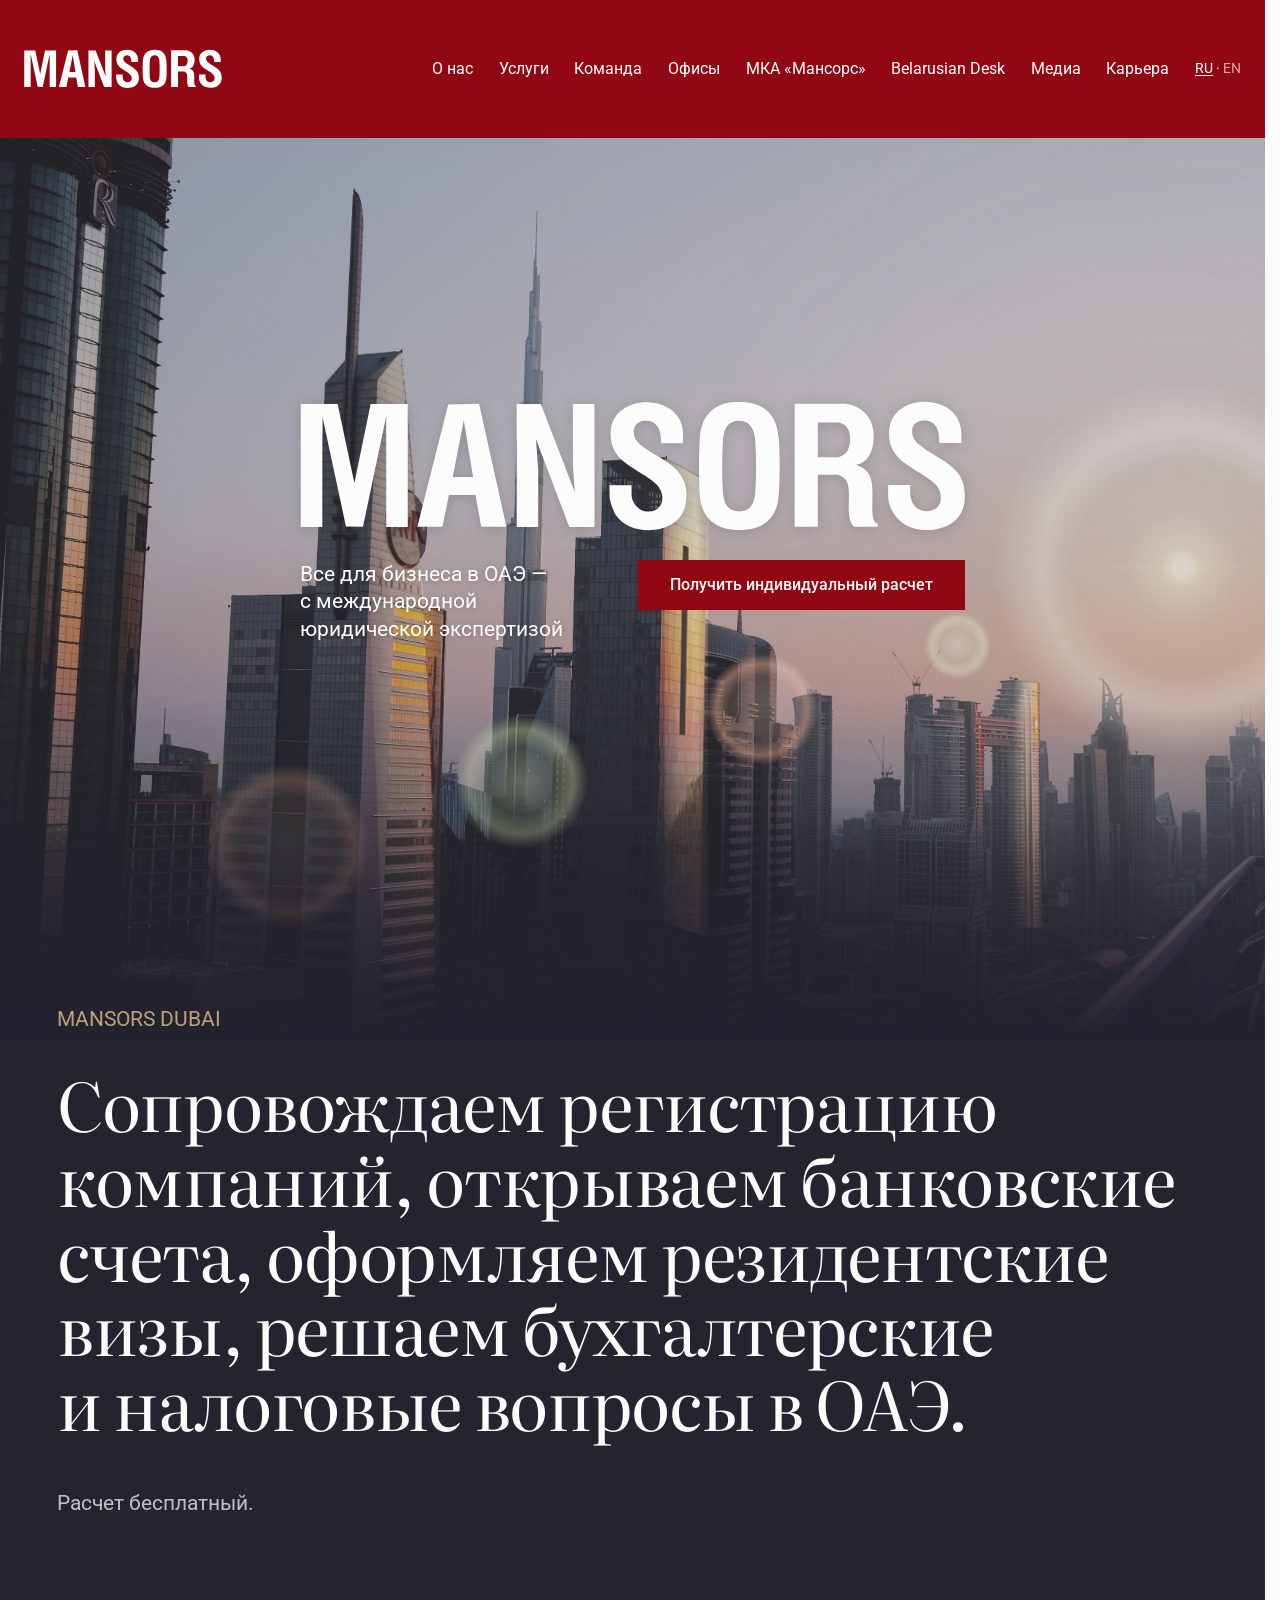
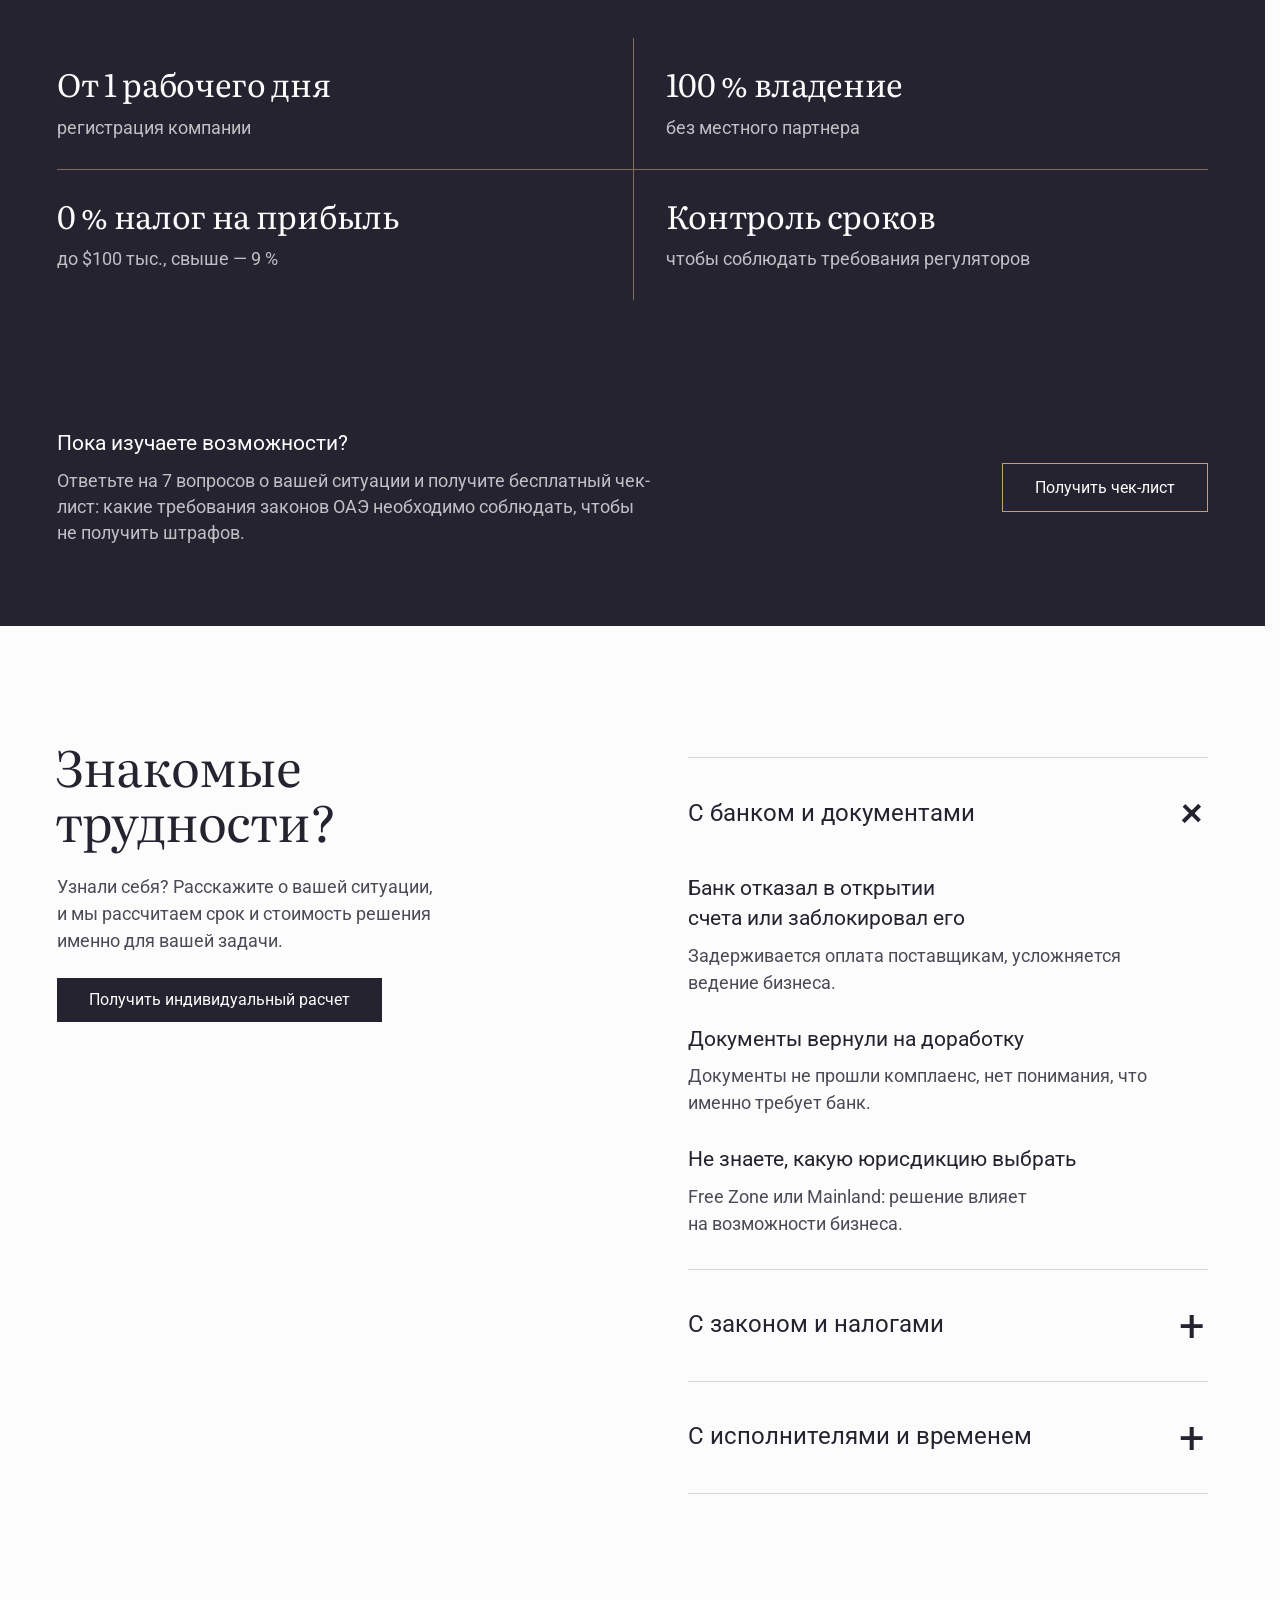
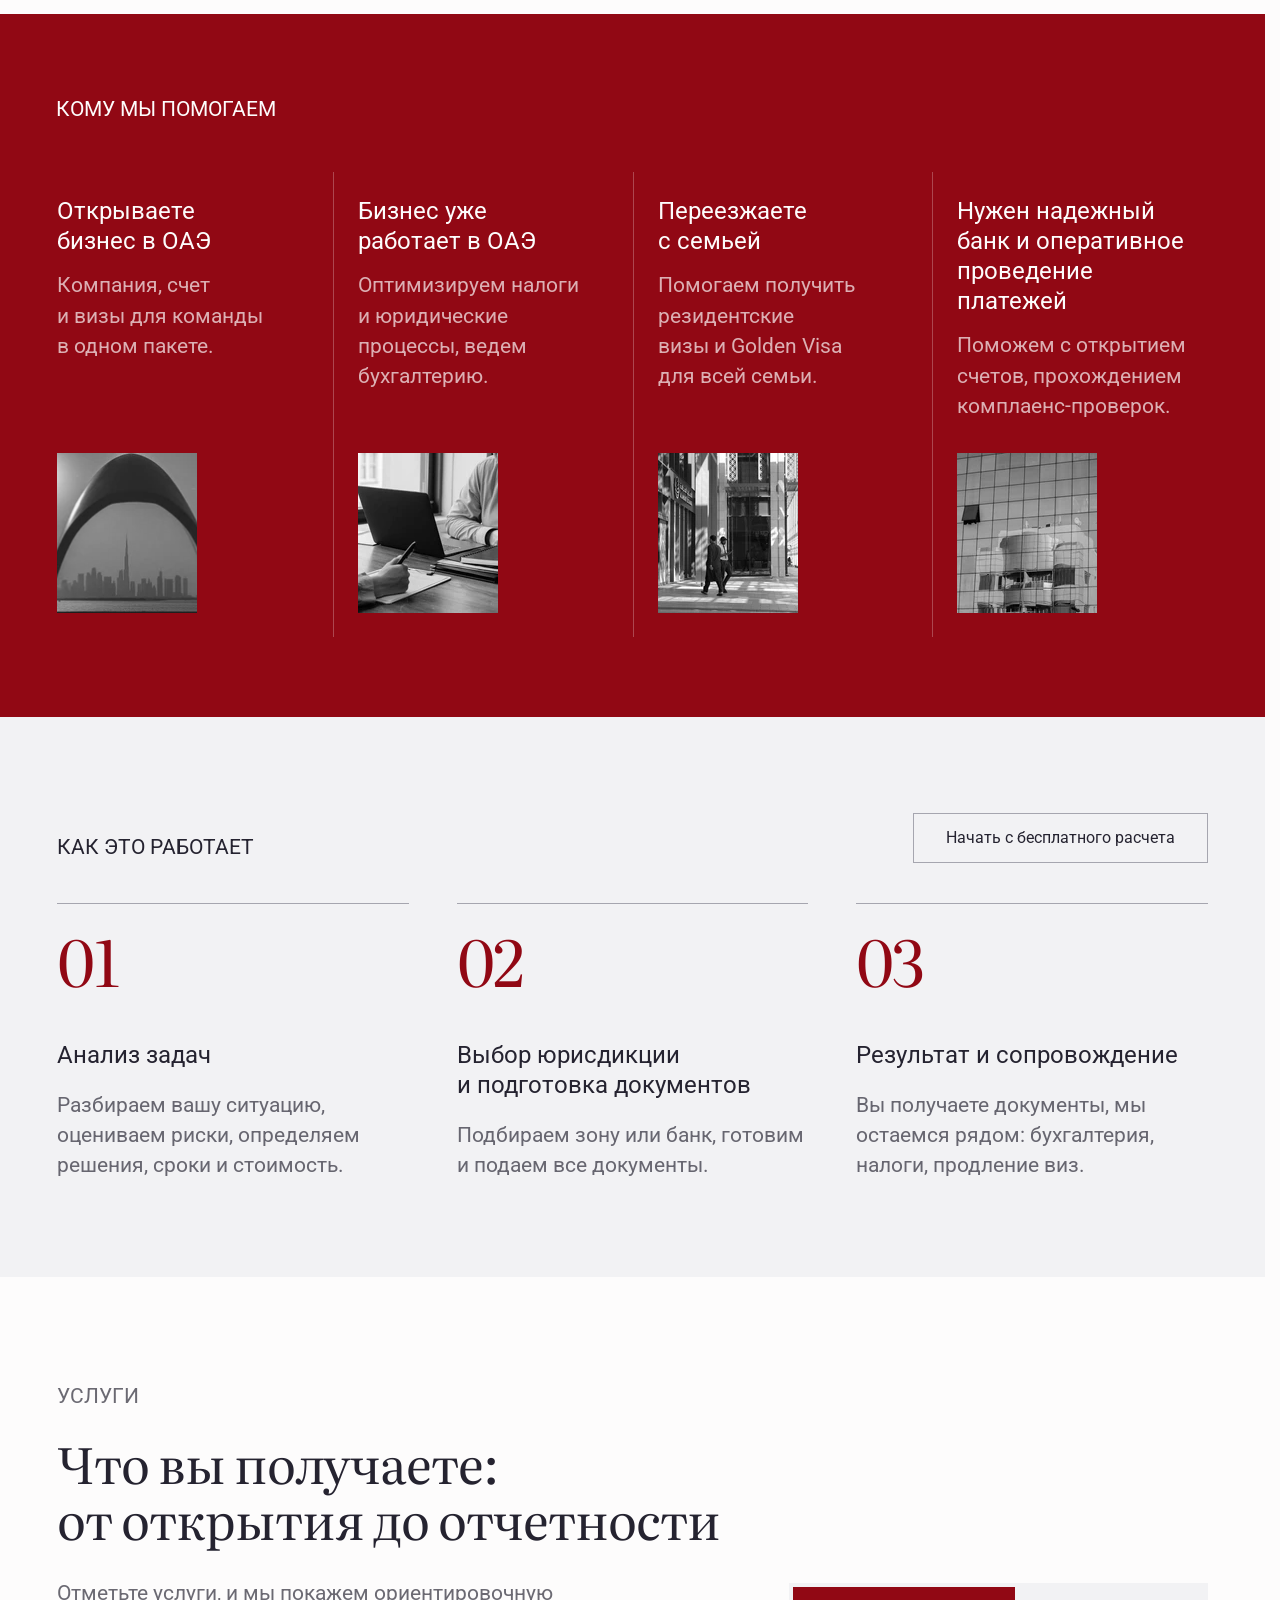
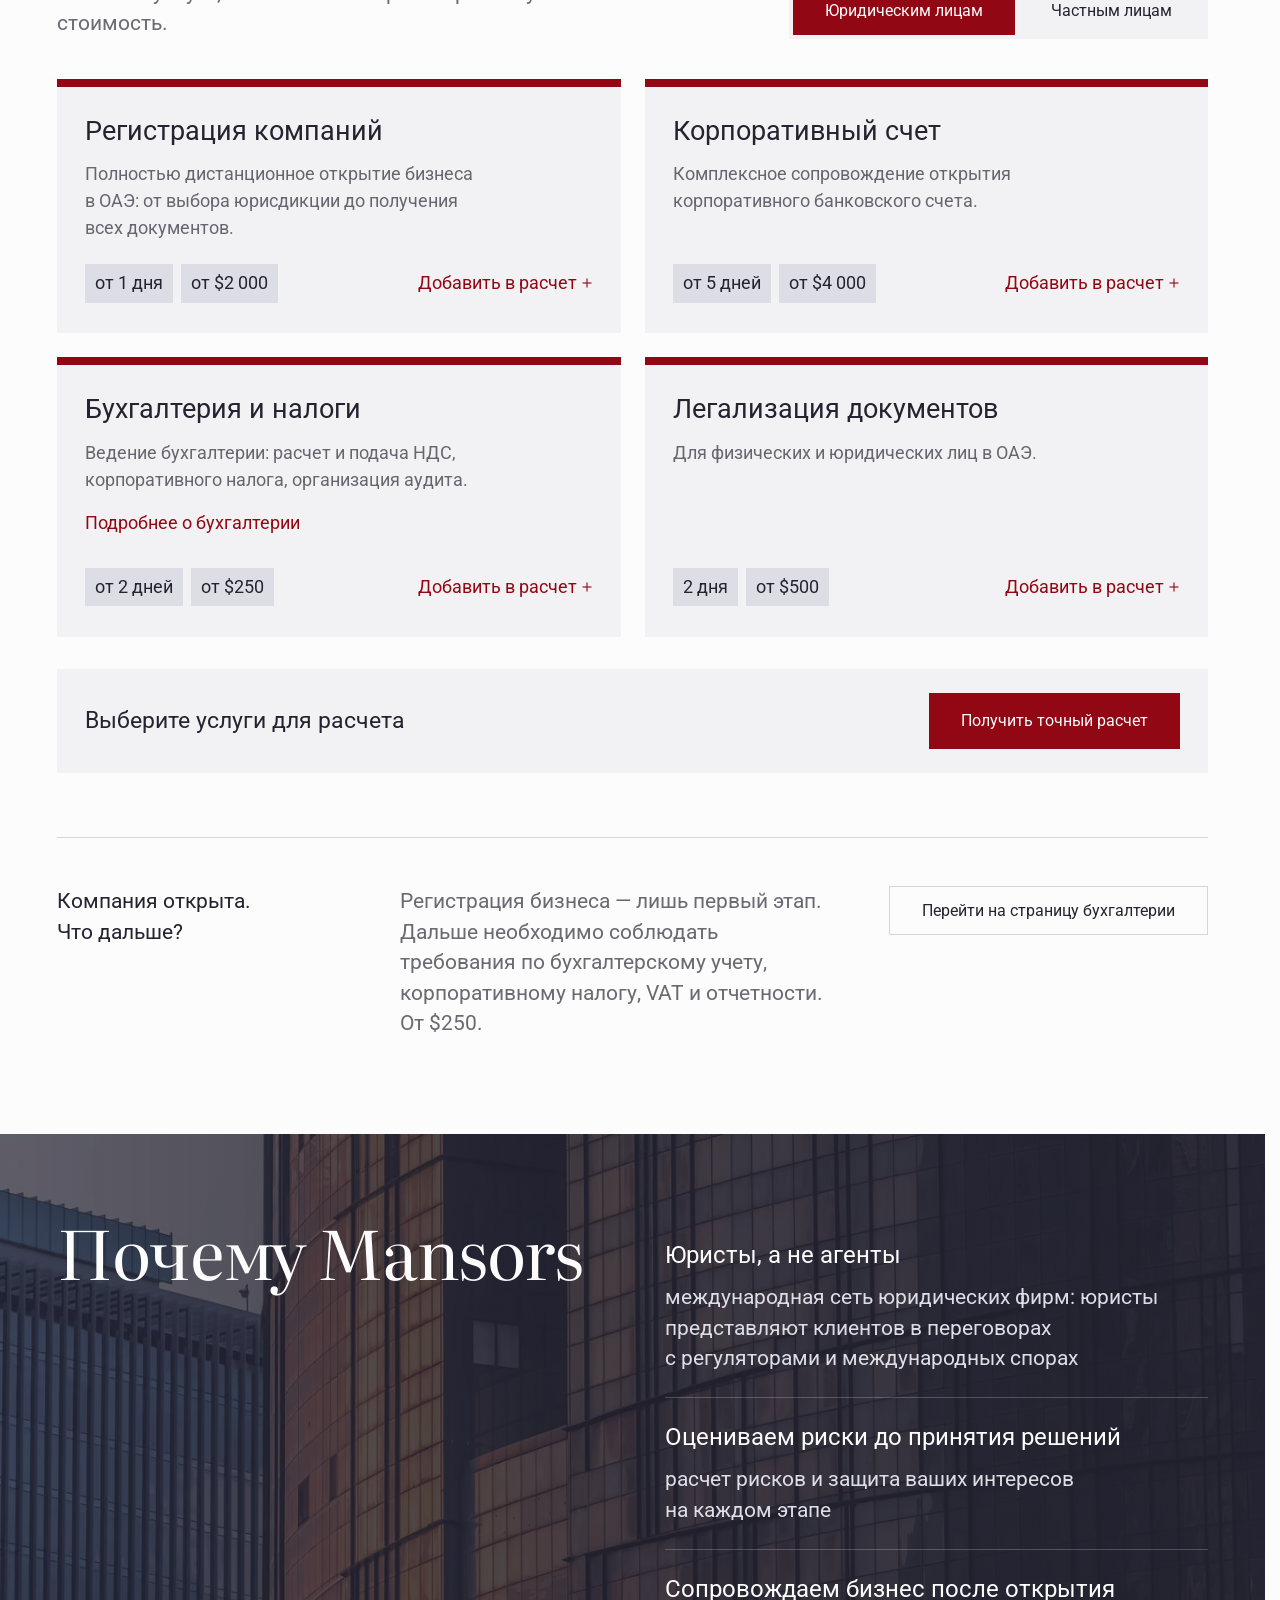
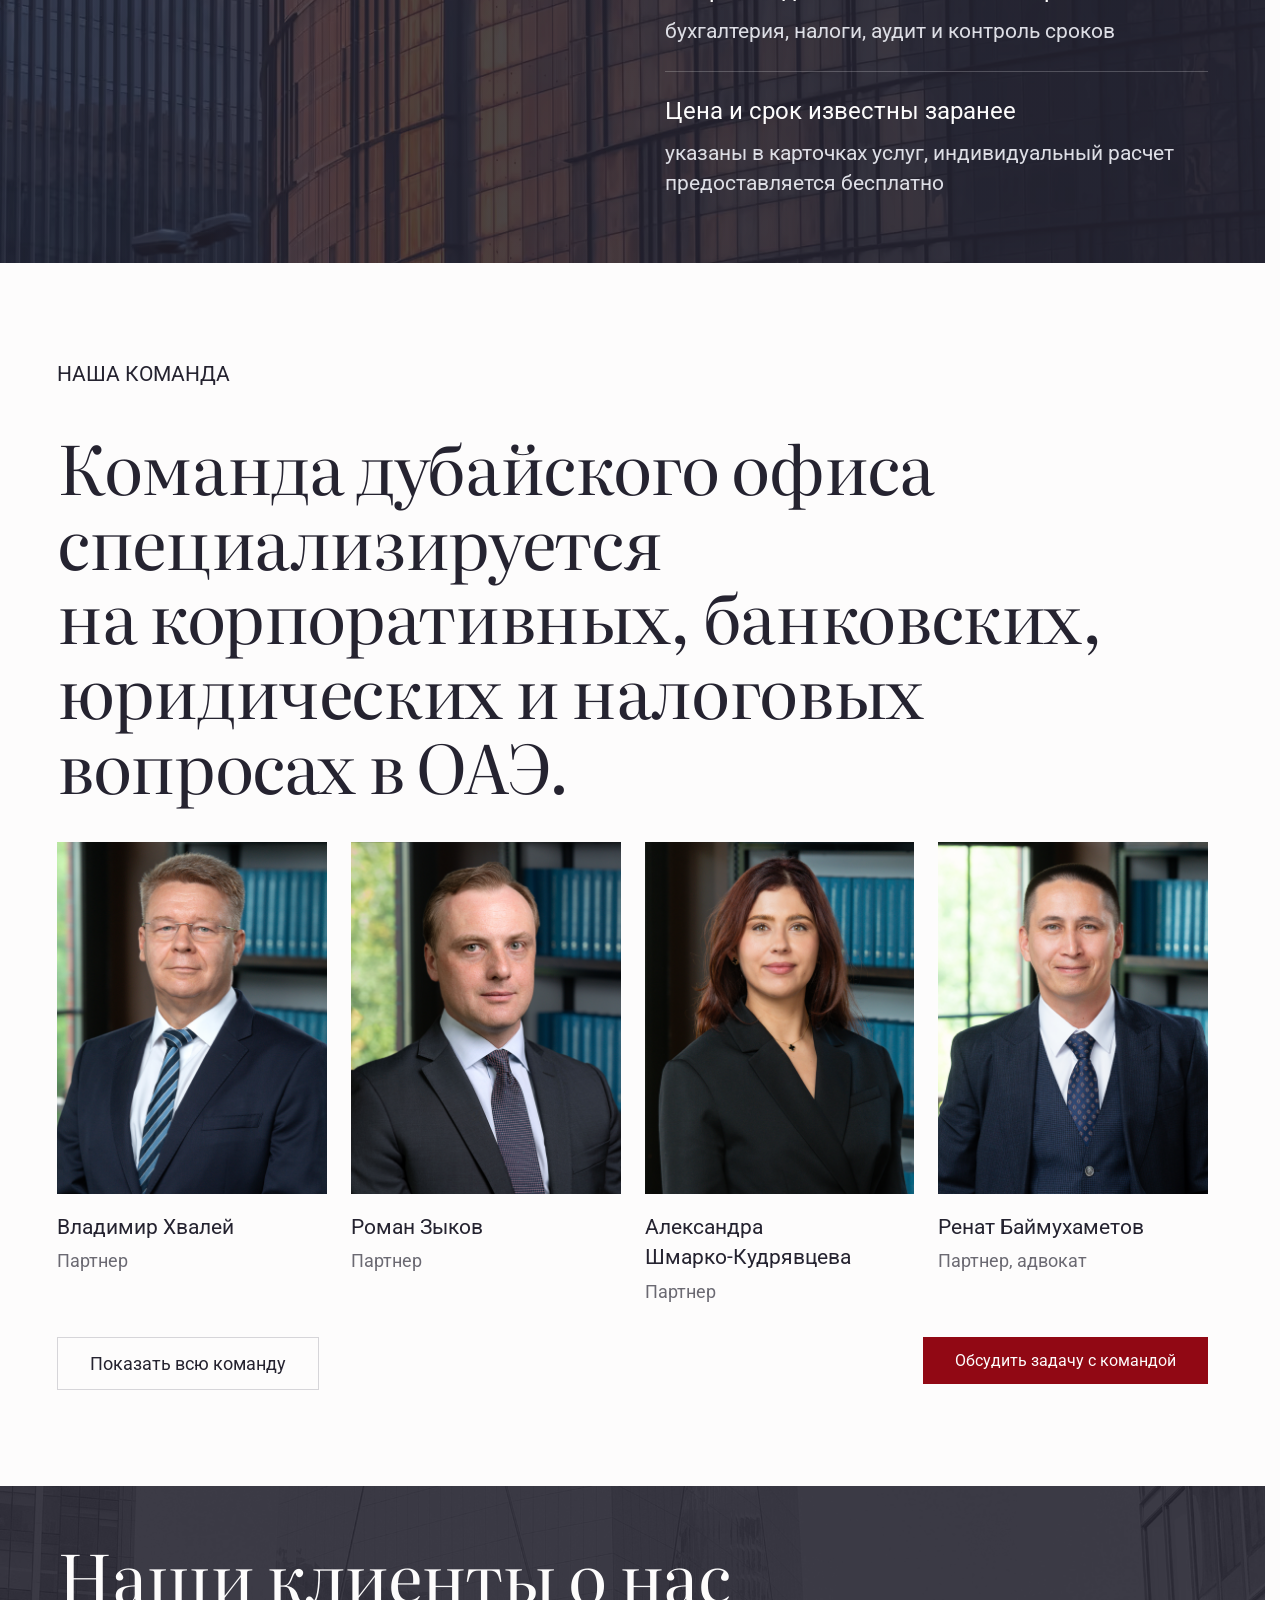
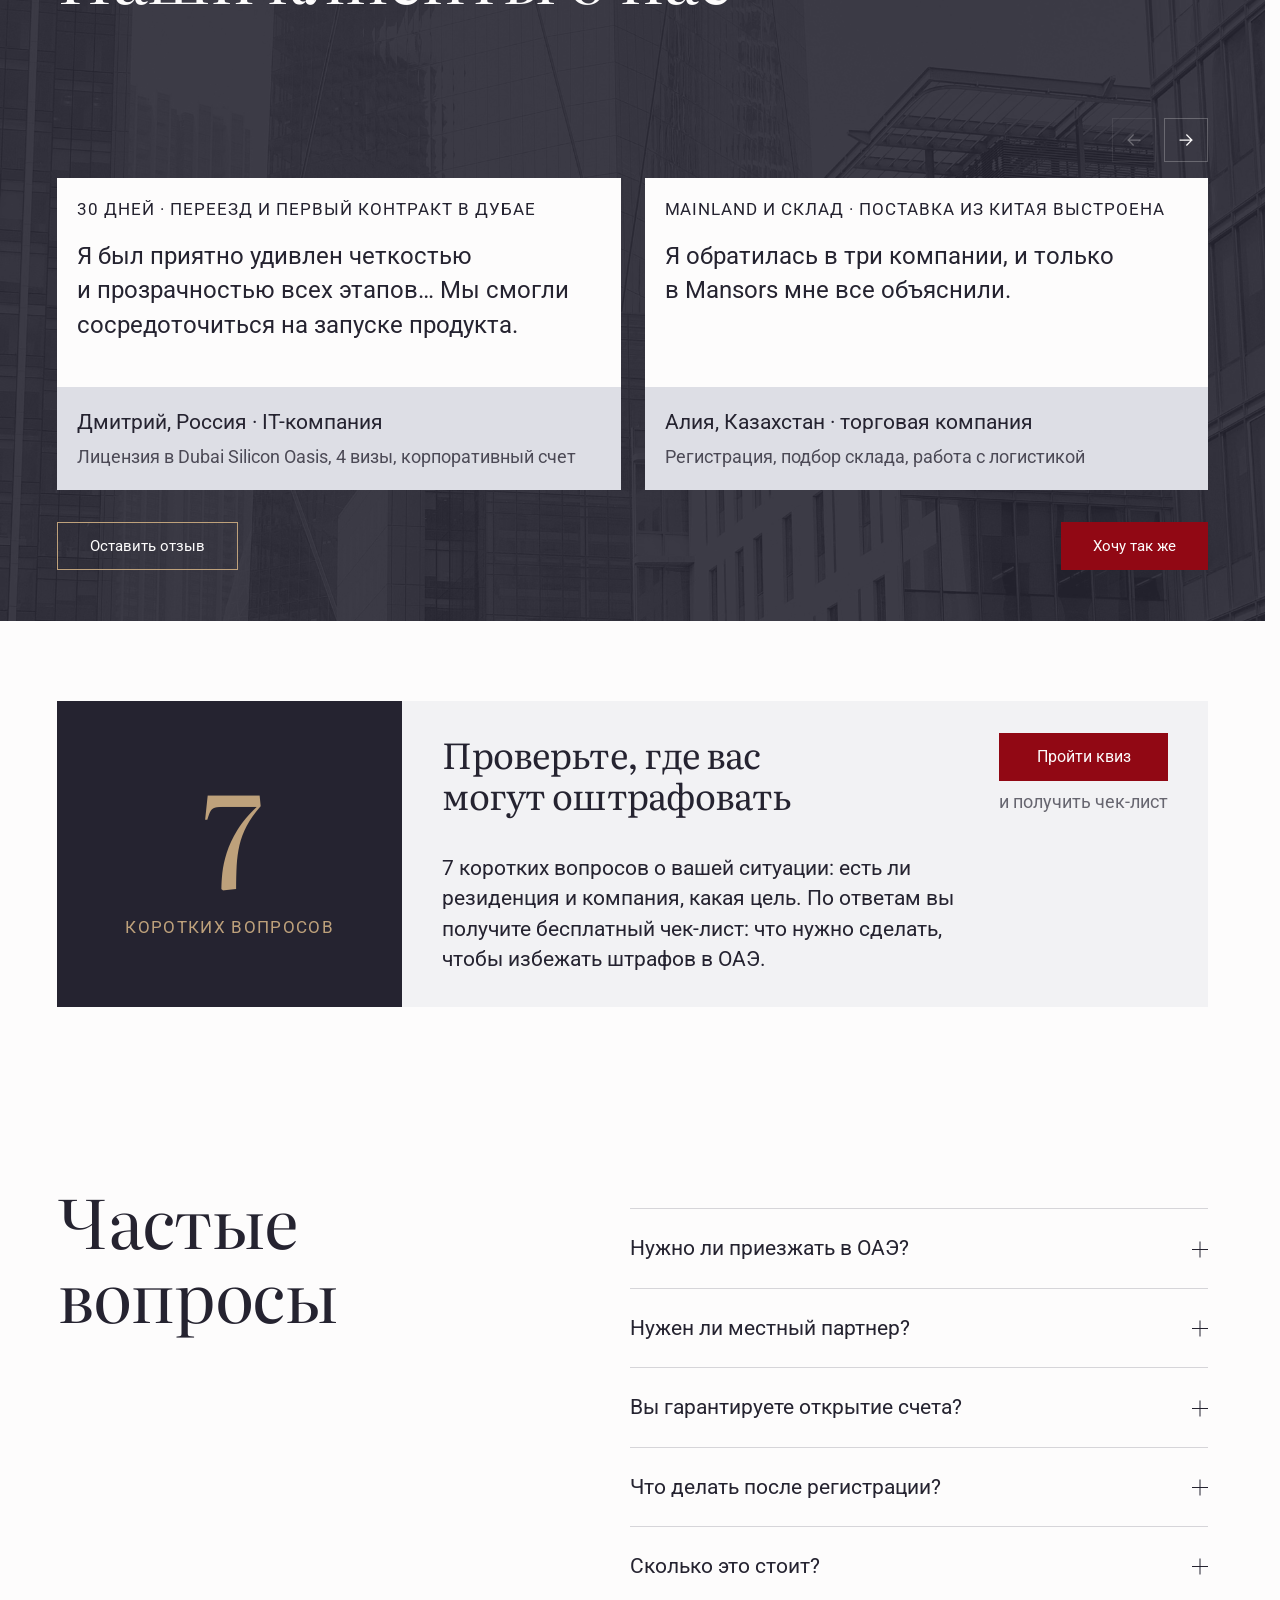
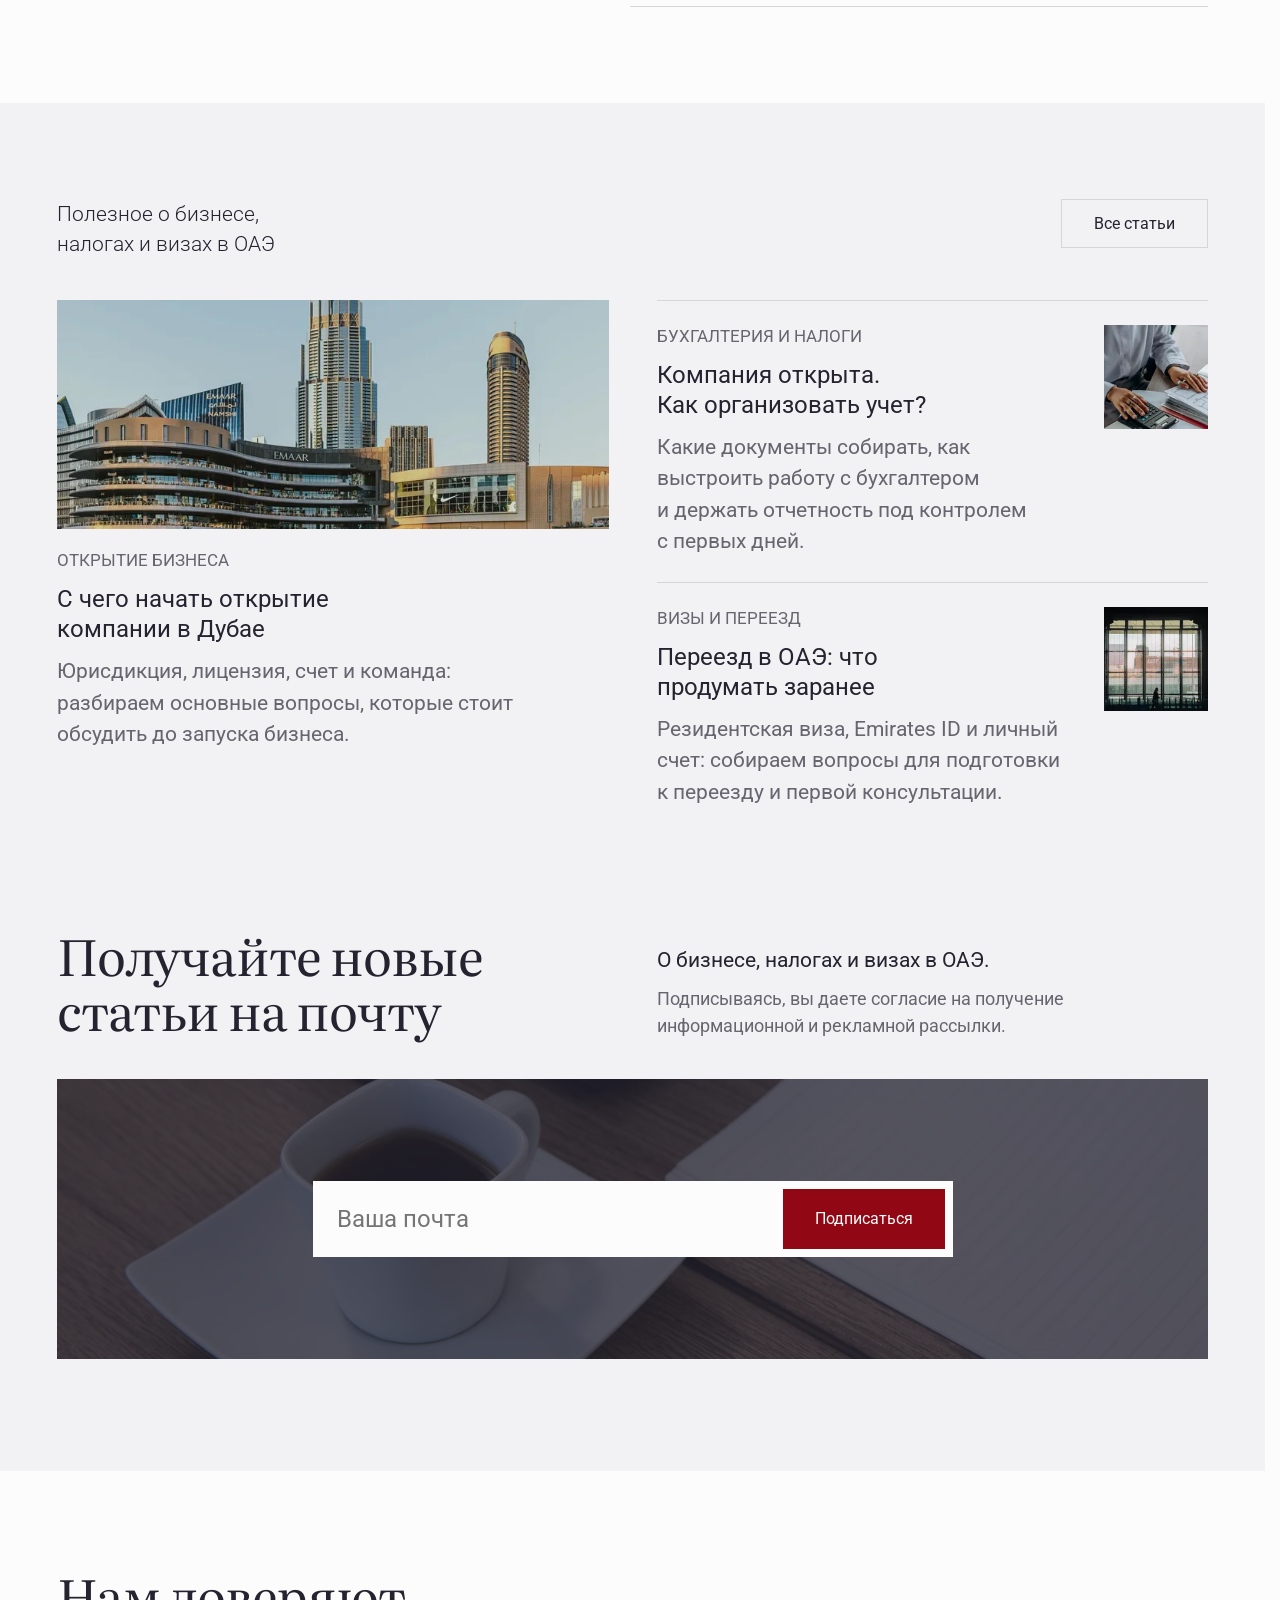
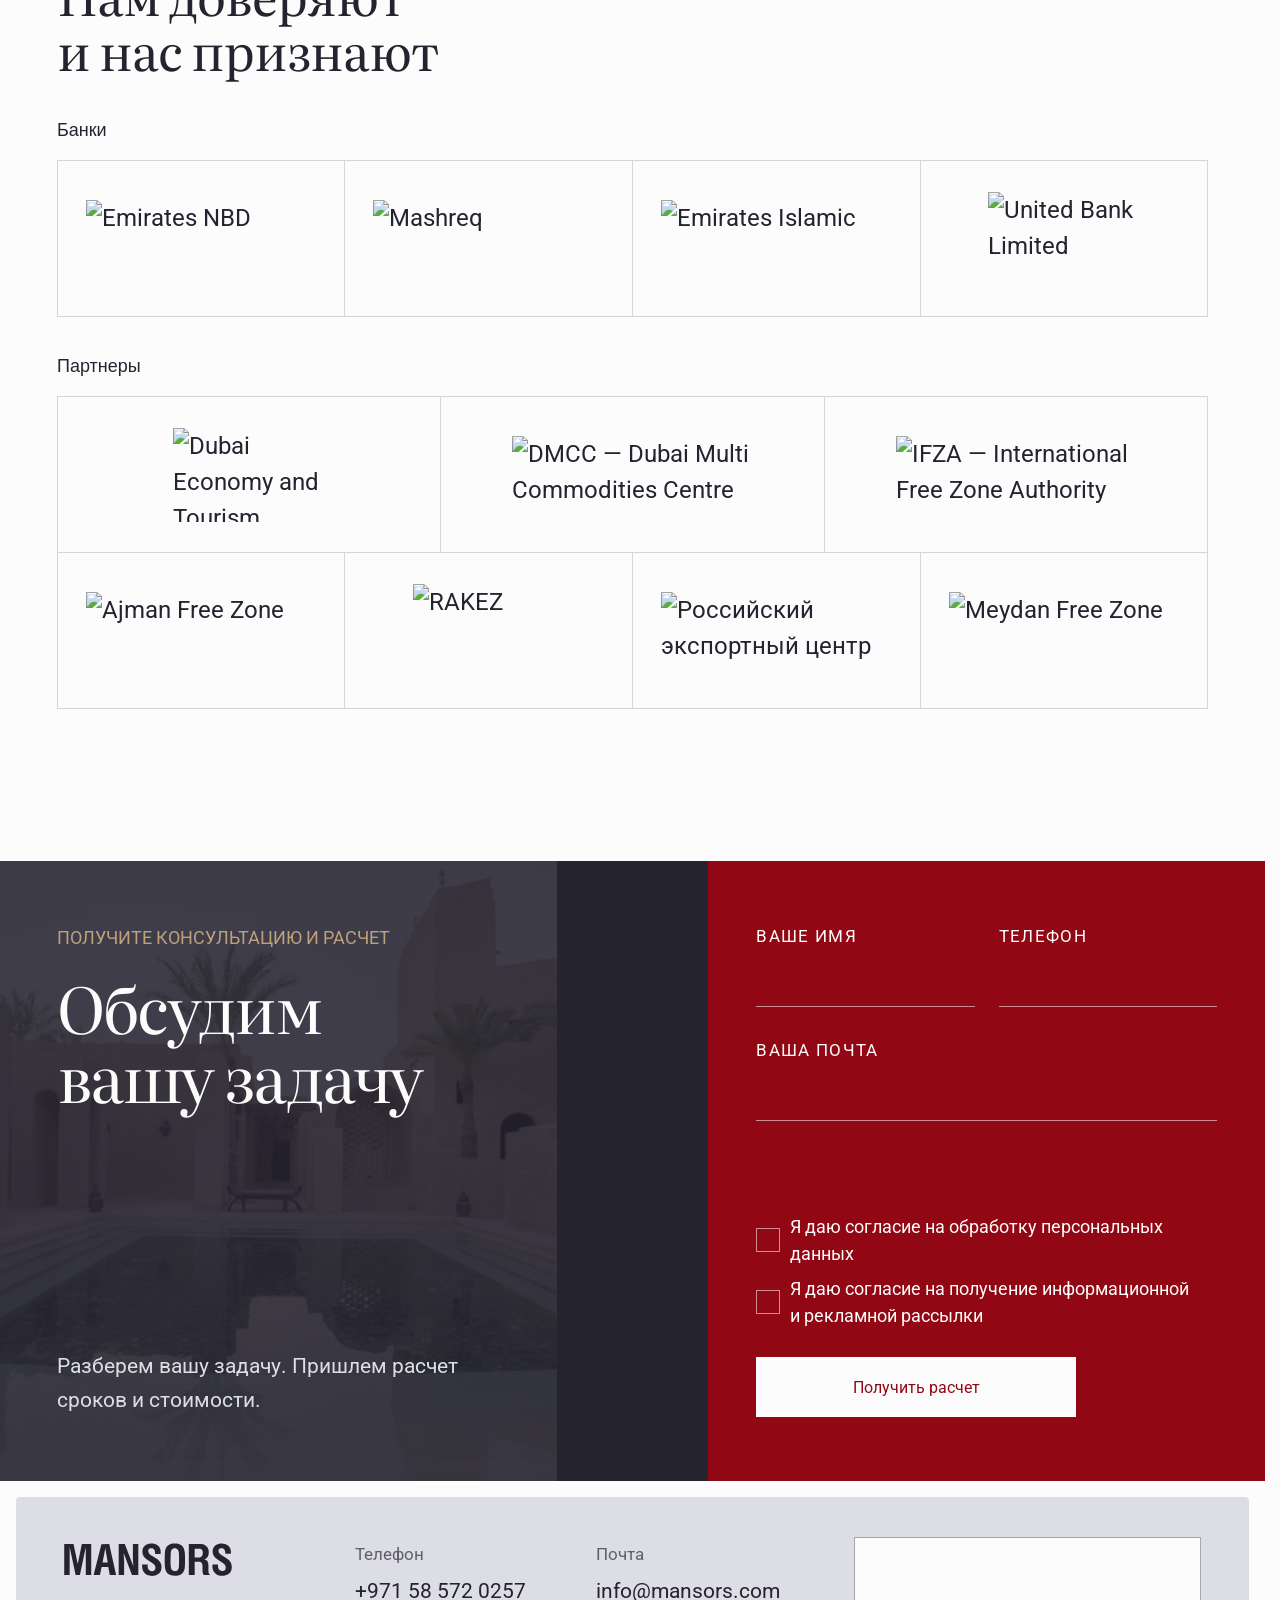
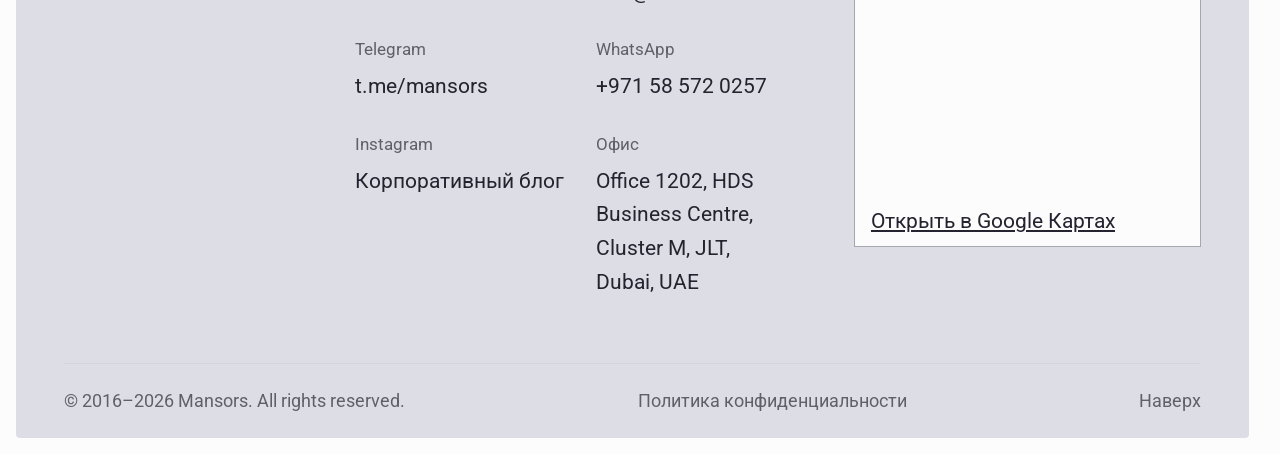
==== commit c17c4612: "Add files via upload" ====
--- a/full/index.html
+++ b/full/index.html
@@ -11,7 +11,8 @@
           }
         }, 6000);
       }
-    </script><title>Mansors Dubai | Все для бизнеса в ОАЭ</title><meta name="description" content="Компания, банковский счет, визы, бухгалтерия и налоги в ОАЭ. Разберите свою ситуацию и подготовьте запрос на индивидуальный расчет с Mansors Dubai."><meta name="robots" content="noindex,nofollow"><meta property="og:type" content="website"><meta property="og:title" content="Mansors Dubai | Все для бизнеса в ОАЭ"><meta property="og:description" content="Компания, банковский счет, визы, бухгалтерия и налоги в ОАЭ. Разберите свою ситуацию и подготовьте запрос на индивидуальный расчет с Mansors Dubai."><meta property="og:image" content="../og.png"><meta property="og:image:width" content="1200"><meta property="og:image:height" content="630"><meta property="og:image:alt" content="Mansors Dubai — Все для бизнеса в ОАЭ в одном месте"><meta name="twitter:card" content="summary_large_image"><meta name="twitter:title" content="Mansors Dubai | Все для бизнеса в ОАЭ"><meta name="twitter:description" content="Компания, банковский счет, визы, бухгалтерия и налоги в ОАЭ. Разберите свою ситуацию и подготовьте запрос на индивидуальный расчет с Mansors Dubai."><meta name="twitter:image" content="../og.png"><meta name="theme-color" content="#FDFCFC"><link rel="icon" href="../favicon.svg" type="image/svg+xml"><link rel="preload" href="../assets/roboto-cyrillic-wght-normal.fOt7epNf.woff2" as="font" type="font/woff2" crossorigin><link rel="preload" href="../assets/roboto-latin-wght-normal.ccAYIvAh.woff2" as="font" type="font/woff2" crossorigin><link rel="stylesheet" href="../assets/Typography.CusDVwO5.css"><link rel="stylesheet" href="../assets/DepthFullPage.B46K9J_Y.css"><link rel="stylesheet" href="../assets/SituationSection.DBOcmRF4.css"></head><body id="top" class="full-page hero-preview" data-hero-variant="02" data-brand-tone="mono"><div class="hero-loader" aria-hidden="true"><div class="hero-loader__content"><div class="hero-loader__logo" aria-hidden="true"><svg width="133.538249" height="28.091708" viewBox="21.078750 20.159608 133.538249 28.091708" fill="none">
+    </script><title>Mansors Dubai | Все для бизнеса в ОАЭ</title><meta name="description" content="Компания, банковский счет, визы, бухгалтерия и налоги в ОАЭ. Разберите свою ситуацию и подготовьте запрос на индивидуальный расчет с Mansors Dubai."><meta name="robots" content="noindex,nofollow"><meta property="og:type" content="website"><meta property="og:title" content="Mansors Dubai | Все для бизнеса в ОАЭ"><meta property="og:description" content="Компания, банковский счет, визы, бухгалтерия и налоги в ОАЭ. Разберите свою ситуацию и подготовьте запрос на индивидуальный расчет с Mansors Dubai."><meta property="og:image" content="../og.png"><meta property="og:image:width" content="1200"><meta property="og:image:height" content="630"><meta property="og:image:alt" content="Mansors Dubai — Все для бизнеса в ОАЭ в одном месте"><meta name="twitter:card" content="summary_large_image"><meta name="twitter:title" content="Mansors Dubai | Все для бизнеса в ОАЭ"><meta name="twitter:description" content="Компания, банковский счет, визы, бухгалтерия и налоги в ОАЭ. Разберите свою ситуацию и подготовьте запрос на индивидуальный расчет с Mansors Dubai."><meta name="twitter:image" content="../og.png"><meta name="theme-color" content="#DDDEE5"><link rel="icon" href="../favicon.svg" type="image/svg+xml"><link rel="preload" href="../assets/roboto-cyrillic-wght-normal.fOt7epNf.woff2" as="font" type="font/woff2" crossorigin><link rel="preload" href="../assets/roboto-latin-wght-normal.ccAYIvAh.woff2" as="font" type="font/woff2" crossorigin><link rel="stylesheet" href="../assets/Typography.Cs8FKfh_.css"><link rel="stylesheet" href="../assets/DepthFullPage.DW0D5qWp.css"><link rel="stylesheet" href="../assets/site.B7dsUBJR.css"><style>.mansors-logo[data-astro-cid-ma3qvj5d]{flex-shrink:0;width:168px;height:auto;display:block}@media (width<=767px){.mansors-logo[data-astro-cid-ma3qvj5d]{width:144px}}
+</style><link rel="stylesheet" href="../assets/SituationSection.C1NHMZqq.css"></head><body id="top" class="full-page hero-preview" data-hero-variant="02" data-brand-tone="mono"><div class="hero-loader" aria-hidden="true"><div class="hero-loader__content"><div class="hero-loader__logo" aria-hidden="true"><svg width="133.538249" height="28.091708" viewBox="21.078750 20.159608 133.538249 28.091708" fill="none">
 <path d="M75.833 34.1037L76.2173 39.4505L69.3975 21.7725H64.5469V46.435H68.8692V35.1634L68.437 28.8533L75.1126 46.435H80.1554V21.7725H75.833V34.1037Z" fill="currentColor" />
 <path d="M95.3823 33.8633C93.6533 32.5146 90.1954 30.8768 88.8507 29.4318C87.554 28.083 87.7461 25.5301 89.8592 25.1929C92.7888 24.7112 93.6053 27.1678 93.5092 29.6244H97.9276V27.6495C97.9276 19.6053 84 19.1718 83.4237 27.1678C82.9435 33.4298 88.6586 34.4413 92.3086 37.6205C95.1421 40.1253 93.6533 44.2678 89.8592 43.1599C88.6586 42.8228 87.602 41.2332 87.602 40.0289V38.054H83.1836V40.2698C83.1836 41.185 83.952 43.2563 84.4323 44.027C87.4099 48.603 97.0152 48.1213 98.3599 42.2447C99.1283 38.7284 98.1678 36.0309 95.4303 33.9115L95.3823 33.8633Z" fill="currentColor" />
 <path d="M31.9883 37.6201L28.6265 21.7725H21.2305V46.435H25.5528V24.1809L30.2594 46.1942L30.3555 46.3387L33.7173 46.3868L38.3758 24.1809V46.435H42.6982V21.7725H35.2541L31.9883 37.6201Z" fill="currentColor" />
@@ -19,7 +20,7 @@
 <path d="M145.133 29.7686C143.5 28.3717 143.26 25.5779 145.71 25.1444C148.687 24.6627 149.408 27.1193 149.36 29.5759H153.778V27.6973C153.778 19.4604 139.85 19.1233 139.274 27.0711C138.794 33.3331 144.509 34.3447 148.159 37.5238C149.312 38.5354 149.792 39.4987 149.6 41.1365C149.216 43.7858 145.229 43.9303 144.029 41.7145C143.885 41.4737 143.5 40.2213 143.5 39.9804V38.0055H139.082V40.2213C139.082 42.9187 141.195 45.7126 143.693 46.5314C148.015 47.9765 153.874 46.5314 154.402 41.281C155.123 34.0075 149.504 33.4295 145.181 29.7686H145.133Z" fill="currentColor" />
 <path d="M136.589 45.5683C135.053 44.3159 136.878 38.0057 135.053 35.5491C134.428 34.6821 133.612 34.3931 132.651 33.9595C136.061 33.3815 136.686 28.8055 135.869 26.0117C135.149 23.555 132.939 21.9655 130.442 21.7246H120.501L120.309 21.9173V46.3871H124.967V35.9345H128.761C129.145 35.9345 130.058 36.368 130.298 36.657C132.315 38.5838 130.058 44.1714 132.219 46.3871H136.974C137.118 45.4719 136.878 45.8091 136.541 45.5683H136.589ZM130.634 31.5511C130.394 31.8401 129.338 32.4663 129.001 32.4663H124.967V25.4818H129.241C129.29 25.4818 130.154 25.819 130.25 25.9153C131.835 26.9269 131.787 30.2505 130.634 31.5511Z" fill="currentColor" />
 <path d="M117.088 28.4203C116.656 22.8327 112.91 20.906 107.723 21.4358C103.737 21.8212 101.528 24.6631 101.288 28.5648C101.095 31.7922 101.047 36.8981 101.288 40.1254C101.672 45.3758 105.418 47.3989 110.365 47.0136C114.591 46.6764 116.848 44.2198 117.136 39.9809C117.376 36.7536 117.376 31.6477 117.136 28.4203H117.088ZM112.43 39.162C112.334 41.0406 111.853 43.1119 109.596 43.3046C107.099 43.4972 106.09 41.9077 105.946 39.6437C105.706 36.7054 105.754 32.033 105.946 29.0465C106.042 27.4569 106.57 25.482 108.444 25.193C111.277 24.7595 112.238 26.7344 112.43 29.191C112.622 32.0812 112.622 36.2719 112.43 39.162Z" fill="currentColor" />
-</svg></div><div class="hero-loader__line" aria-hidden="true"></div><span class="sr-only" role="status">Загрузка</span></div></div><script type="module">function e(){let e=document.documentElement,t=document.querySelector(`.hero-loader`),n=document.querySelector(`.brand-hero`);if(!t||!n||e.dataset.heroLoad!==`pending`)return;e.dataset.heroLoaderReady=`true`;let r=performance.getEntriesByType(`navigation`)[0]?.type===`reload`,i=history.scrollRestoration;r&&(history.scrollRestoration=`manual`,window.scrollTo({top:0,left:0,behavior:`instant`}));let a=matchMedia(`(prefers-reduced-motion: reduce)`),o=Array.from(document.querySelectorAll(`body > header, body > main, body > footer, body > .skip-link`)),s=o.map(e=>e.inert);o.forEach(e=>{e.inert=!0});let c=`loading`,l=0,u=0,d=0,f,p=t.querySelector(`.hero-loader__logo`),m=()=>{window.clearTimeout(d),delete e.dataset.heroLoad,delete e.dataset.heroLoaderReady,history.scrollRestoration=i,f?.cancel(),f=void 0,p?.removeAttribute(`style`)},h=(n=!1)=>{if(c===`released`){n||m();return}c=`released`,window.clearTimeout(_),window.clearTimeout(l),window.clearTimeout(u);let i=t.contains(document.activeElement);t.inert=!0,t.setAttribute(`aria-hidden`,`true`),o.forEach((e,t)=>{e.inert=s[t]}),n&&!a.matches&&scrollY<20&&(r||!location.hash)&&!i?(e.dataset.heroLoad=`revealing`,d=window.setTimeout(m,2400)):m(),i&&document.querySelector(`#main`)?.focus({preventScroll:!0})},g=()=>{if(c!==`loading`)return;if(r&&window.scrollTo({top:0,left:0,behavior:`instant`}),e.dataset.heroLoad!==`pending`||a.matches||!r&&(scrollY>=20||location.hash)){h();return}let t=p,i=n.querySelector(`.brand-hero__identity h1 svg`);!t||!i||typeof t.animate!=`function`?h(!0):(window.clearTimeout(_),c=`moving`,e.dataset.heroLoad=`moving`,u=window.setTimeout(()=>h(!0),2200),l=window.setTimeout(()=>{if(c!==`moving`)return;let e=t.getBoundingClientRect(),n=i.getBoundingClientRect();if(!e.width||!e.height||!n.width||!n.height)h(!0);else{t.style.position=`fixed`,t.style.left=`${e.left}px`,t.style.top=`${e.top}px`,t.style.width=`${e.width}px`;try{f=t.animate([{left:`${e.left}px`,top:`${e.top}px`,width:`${e.width}px`},{left:`${n.left}px`,top:`${n.top}px`,width:`${n.width}px`}],{duration:1100,easing:`cubic-bezier(.22, 1, .36, 1)`,fill:`forwards`}),f.finished.then(()=>{c===`moving`&&h(!0)}).catch(()=>{c===`moving`&&h()})}catch{h()}}},300))},_=window.setTimeout(g,8e3);if(window.addEventListener(`mansors:hero-load-timeout`,()=>h(),{once:!0}),t.setAttribute(`aria-hidden`,`false`),document.addEventListener(`keydown`,e=>{(e.key===`Escape`||e.key===`Tab`)&&h()}),window.addEventListener(`scroll`,()=>{c!==`loading`&&scrollY>=20&&h()},{passive:!0}),window.addEventListener(`resize`,()=>{c===`moving`&&h()},{passive:!0}),window.addEventListener(`pagehide`,()=>h()),window.addEventListener(`pageshow`,e=>{e.persisted&&h()}),a.addEventListener(`change`,()=>{a.matches&&h()}),!r&&(scrollY>20||location.hash)){h();return}let v=new Set(Array.from(document.querySelectorAll(`.night-city image, [data-hero-asset]`)).map(e=>e.getAttribute(`href`)||e.getAttribute(`src`)).filter(e=>!!e)),y=Array.from(v,e=>{let t=new Image;return t.fetchPriority=`high`,t.src=e,t.decode()}),b=document.fonts.load(`400 14px ${getComputedStyle(n).fontFamily}`,`Mansors Все для бизнеса`),x=Promise.allSettled(y).then(()=>{if(c!==`loading`)return;let e=Array.from(document.querySelectorAll(`main img[loading="lazy"]`)).filter(e=>!e.closest(`details:not([open])`));return Promise.allSettled(e.map(e=>(e.fetchPriority=`low`,e.loading=`eager`,e.decode())))}),S=new Promise(e=>window.setTimeout(e,700));Promise.all([x,Promise.allSettled([b]),S]).then(g)}e();</script><a class="skip-link" href="#main">Перейти к содержанию</a><header class="corporate-header" aria-label="Шапка Mansors" data-astro-cid-n2dxtjzh><div class="corporate-header__inner" data-astro-cid-n2dxtjzh><div class="corporate-header__logo" data-astro-cid-n2dxtjzh><svg width="133.538249" height="28.091708" viewBox="21.078750 20.159608 133.538249 28.091708" fill="none" class="mansors-logo" role="img" aria-label="Mansors" focusable="false" data-astro-cid-ma3qvj5d="true">
+</svg></div><div class="hero-loader__line" aria-hidden="true"></div><span class="sr-only" role="status">Загрузка</span></div></div><script type="module">function e(){let e=document.documentElement,t=document.querySelector(`.hero-loader`),n=document.querySelector(`.brand-hero`);if(!t||!n||e.dataset.heroLoad!==`pending`)return;e.dataset.heroLoaderReady=`true`;let r=performance.getEntriesByType(`navigation`)[0]?.type===`reload`,i=history.scrollRestoration;r&&(history.scrollRestoration=`manual`,window.scrollTo({top:0,left:0,behavior:`instant`}));let a=matchMedia(`(prefers-reduced-motion: reduce)`),o=Array.from(document.querySelectorAll(`body > header, body > main, body > footer, body > .skip-link`)),s=o.map(e=>e.inert);o.forEach(e=>{e.inert=!0});let c=`loading`,l=0,u=0,d=0,f,p=t.querySelector(`.hero-loader__logo`),m=()=>{window.clearTimeout(d),delete e.dataset.heroLoad,delete e.dataset.heroLoaderReady,history.scrollRestoration=i,f?.cancel(),f=void 0,p?.removeAttribute(`style`)},h=(n=!1)=>{if(c===`released`){n||m();return}c=`released`,window.clearTimeout(_),window.clearTimeout(l),window.clearTimeout(u);let i=t.contains(document.activeElement);t.inert=!0,t.setAttribute(`aria-hidden`,`true`),o.forEach((e,t)=>{e.inert=s[t]}),n&&!a.matches&&scrollY<20&&(r||!location.hash)&&!i?(e.dataset.heroLoad=`revealing`,d=window.setTimeout(m,2400)):m(),i&&document.querySelector(`#main`)?.focus({preventScroll:!0})},g=()=>{if(c!==`loading`)return;if(r&&window.scrollTo({top:0,left:0,behavior:`instant`}),e.dataset.heroLoad!==`pending`||a.matches||!r&&(scrollY>=20||location.hash)){h();return}let t=p,i=n.querySelector(`.brand-hero__identity h1 svg`);!t||!i||typeof t.animate!=`function`?h(!0):(window.clearTimeout(_),c=`moving`,e.dataset.heroLoad=`moving`,u=window.setTimeout(()=>h(!0),2200),l=window.setTimeout(()=>{if(c!==`moving`)return;let n=document.querySelector(`.corporate-header`);n&&e.style.setProperty(`--corporate-header-height`,`${n.offsetHeight}px`);let r=t.getBoundingClientRect(),a=i.getBoundingClientRect();if(!r.width||!r.height||!a.width||!a.height)h(!0);else{t.style.position=`fixed`,t.style.left=`${r.left}px`,t.style.top=`${r.top}px`,t.style.width=`${r.width}px`;try{f=t.animate([{left:`${r.left}px`,top:`${r.top}px`,width:`${r.width}px`},{left:`${a.left}px`,top:`${a.top}px`,width:`${a.width}px`}],{duration:1100,easing:`cubic-bezier(.22, 1, .36, 1)`,fill:`forwards`}),f.finished.then(()=>{c===`moving`&&h(!0)}).catch(()=>{c===`moving`&&h()})}catch{h()}}},300))},_=window.setTimeout(g,8e3);if(window.addEventListener(`mansors:hero-load-timeout`,()=>h(),{once:!0}),t.setAttribute(`aria-hidden`,`false`),document.addEventListener(`keydown`,e=>{(e.key===`Escape`||e.key===`Tab`)&&h()}),window.addEventListener(`scroll`,()=>{c!==`loading`&&scrollY>=20&&h()},{passive:!0}),window.addEventListener(`resize`,()=>{c===`moving`&&h()},{passive:!0}),window.addEventListener(`pagehide`,()=>h()),window.addEventListener(`pageshow`,e=>{e.persisted&&h()}),a.addEventListener(`change`,()=>{a.matches&&h()}),!r&&(scrollY>20||location.hash)){h();return}let v=new Set(Array.from(document.querySelectorAll(`.night-city image, [data-hero-asset]`)).map(e=>e.getAttribute(`href`)||e.getAttribute(`src`)).filter(e=>!!e)),y=Array.from(v,e=>{let t=new Image;return t.fetchPriority=`high`,t.src=e,t.decode()}),b=document.fonts.load(`400 14px ${getComputedStyle(n).fontFamily}`,`Mansors Все для бизнеса`),x=Promise.allSettled(y).then(()=>{if(c!==`loading`)return;let e=Array.from(document.querySelectorAll(`main img[loading="lazy"]`)).filter(e=>!e.closest(`details:not([open])`));return Promise.allSettled(e.map(e=>(e.fetchPriority=`low`,e.loading=`eager`,e.decode())))}),S=Promise.allSettled([b,document.fonts.ready]).then(()=>new Promise(e=>requestAnimationFrame(()=>requestAnimationFrame(()=>e())))),C=new Promise(e=>window.setTimeout(e,700));Promise.all([x,S,C]).then(g)}e();</script><a class="skip-link" href="#main">Перейти к содержанию</a><header class="corporate-header" aria-label="Шапка Mansors" data-astro-cid-n2dxtjzh><div class="corporate-header__inner" data-astro-cid-n2dxtjzh><div class="corporate-header__logo" data-astro-cid-n2dxtjzh><svg width="133.538249" height="28.091708" viewBox="21.078750 20.159608 133.538249 28.091708" fill="none" class="mansors-logo" role="img" aria-label="Mansors" focusable="false" data-astro-cid-ma3qvj5d="true">
 <path d="M75.833 34.1037L76.2173 39.4505L69.3975 21.7725H64.5469V46.435H68.8692V35.1634L68.437 28.8533L75.1126 46.435H80.1554V21.7725H75.833V34.1037Z" fill="currentColor" />
 <path d="M95.3823 33.8633C93.6533 32.5146 90.1954 30.8768 88.8507 29.4318C87.554 28.083 87.7461 25.5301 89.8592 25.1929C92.7888 24.7112 93.6053 27.1678 93.5092 29.6244H97.9276V27.6495C97.9276 19.6053 84 19.1718 83.4237 27.1678C82.9435 33.4298 88.6586 34.4413 92.3086 37.6205C95.1421 40.1253 93.6533 44.2678 89.8592 43.1599C88.6586 42.8228 87.602 41.2332 87.602 40.0289V38.054H83.1836V40.2698C83.1836 41.185 83.952 43.2563 84.4323 44.027C87.4099 48.603 97.0152 48.1213 98.3599 42.2447C99.1283 38.7284 98.1678 36.0309 95.4303 33.9115L95.3823 33.8633Z" fill="currentColor" />
 <path d="M31.9883 37.6201L28.6265 21.7725H21.2305V46.435H25.5528V24.1809L30.2594 46.1942L30.3555 46.3387L33.7173 46.3868L38.3758 24.1809V46.435H42.6982V21.7725H35.2541L31.9883 37.6201Z" fill="currentColor" />
@@ -27,7 +28,7 @@
 <path d="M145.133 29.7686C143.5 28.3717 143.26 25.5779 145.71 25.1444C148.687 24.6627 149.408 27.1193 149.36 29.5759H153.778V27.6973C153.778 19.4604 139.85 19.1233 139.274 27.0711C138.794 33.3331 144.509 34.3447 148.159 37.5238C149.312 38.5354 149.792 39.4987 149.6 41.1365C149.216 43.7858 145.229 43.9303 144.029 41.7145C143.885 41.4737 143.5 40.2213 143.5 39.9804V38.0055H139.082V40.2213C139.082 42.9187 141.195 45.7126 143.693 46.5314C148.015 47.9765 153.874 46.5314 154.402 41.281C155.123 34.0075 149.504 33.4295 145.181 29.7686H145.133Z" fill="currentColor" />
 <path d="M136.589 45.5683C135.053 44.3159 136.878 38.0057 135.053 35.5491C134.428 34.6821 133.612 34.3931 132.651 33.9595C136.061 33.3815 136.686 28.8055 135.869 26.0117C135.149 23.555 132.939 21.9655 130.442 21.7246H120.501L120.309 21.9173V46.3871H124.967V35.9345H128.761C129.145 35.9345 130.058 36.368 130.298 36.657C132.315 38.5838 130.058 44.1714 132.219 46.3871H136.974C137.118 45.4719 136.878 45.8091 136.541 45.5683H136.589ZM130.634 31.5511C130.394 31.8401 129.338 32.4663 129.001 32.4663H124.967V25.4818H129.241C129.29 25.4818 130.154 25.819 130.25 25.9153C131.835 26.9269 131.787 30.2505 130.634 31.5511Z" fill="currentColor" />
 <path d="M117.088 28.4203C116.656 22.8327 112.91 20.906 107.723 21.4358C103.737 21.8212 101.528 24.6631 101.288 28.5648C101.095 31.7922 101.047 36.8981 101.288 40.1254C101.672 45.3758 105.418 47.3989 110.365 47.0136C114.591 46.6764 116.848 44.2198 117.136 39.9809C117.376 36.7536 117.376 31.6477 117.136 28.4203H117.088ZM112.43 39.162C112.334 41.0406 111.853 43.1119 109.596 43.3046C107.099 43.4972 106.09 41.9077 105.946 39.6437C105.706 36.7054 105.754 32.033 105.946 29.0465C106.042 27.4569 106.57 25.482 108.444 25.193C111.277 24.7595 112.238 26.7344 112.43 29.191C112.622 32.0812 112.622 36.2719 112.43 39.162Z" fill="currentColor" />
-</svg></div><div class="corporate-header__menu" aria-label="Пункты меню" data-astro-cid-n2dxtjzh><span data-astro-cid-n2dxtjzh>О нас</span><span data-astro-cid-n2dxtjzh>Услуги</span><span data-astro-cid-n2dxtjzh>Команда</span><span data-astro-cid-n2dxtjzh>Офисы</span><span data-astro-cid-n2dxtjzh>МКА «Мансорс»</span><span data-astro-cid-n2dxtjzh>Belarusian Desk</span><span data-astro-cid-n2dxtjzh>Медиа</span><span data-astro-cid-n2dxtjzh>Карьера</span><span class="corporate-header__language" data-astro-cid-n2dxtjzh><span data-astro-cid-n2dxtjzh>RU</span><span aria-hidden="true" data-astro-cid-n2dxtjzh> · </span><span data-astro-cid-n2dxtjzh>EN</span></span></div></div></header><script type="module">var e=document.querySelector(`.corporate-header`);if(e){let t=()=>document.documentElement.style.setProperty(`--corporate-header-height`,`${e.offsetHeight}px`);t(),new ResizeObserver(t).observe(e)}</script><main id="main" tabindex="-1"><div class="depth-variant"><div class="hero-top-composition depth-composition" data-night-composition data-fog="on" data-light="on" data-motion="on" data-scene-active="true"><link rel="preload" as="image" href="../assets/BG%20new.Baogn5cI_1TlkKk.webp" fetchpriority="high"><div class="demo-city-backdrop" aria-hidden="true" data-astro-cid-emkv6ba3><div class="demo-city-viewport" data-astro-cid-emkv6ba3><div class="night-city demo-city-surface" data-static-city data-astro-cid-emkv6ba3><img src="../assets/BG%20new.Baogn5cI_1TlkKk.webp" width="2048" height="1078" alt="" fetchpriority="high" decoding="async" data-hero-asset data-astro-cid-emkv6ba3></div><div class="demo-city-vignette" data-astro-cid-emkv6ba3></div></div></div><script type="module" src="../assets/DemoCityScene.astro_astro_type_script_index_0_lang.BcOmsYtH.js"></script><section class="brand-hero brand-hero--mono" aria-label="Mansors Dubai — Все для бизнеса в ОАЭ в одном месте" data-astro-cid-7jynpyfe><div class="brand-hero__identity" data-astro-cid-7jynpyfe><h1 data-astro-cid-7jynpyfe><svg width="133.538249" height="28.091708" viewBox="21.078750 20.159608 133.538249 28.091708" fill="none" aria-label="Mansors" role="img" data-astro-cid-7jynpyfe="true">
+</svg></div><div class="corporate-header__menu" aria-label="Пункты меню" data-astro-cid-n2dxtjzh><span data-astro-cid-n2dxtjzh>О нас</span><span data-astro-cid-n2dxtjzh>Услуги</span><span data-astro-cid-n2dxtjzh>Команда</span><span data-astro-cid-n2dxtjzh>Офисы</span><span data-astro-cid-n2dxtjzh>МКА «Мансорс»</span><span data-astro-cid-n2dxtjzh>Belarusian Desk</span><span data-astro-cid-n2dxtjzh>Медиа</span><span data-astro-cid-n2dxtjzh>Карьера</span><span class="corporate-header__language" data-astro-cid-n2dxtjzh><span data-astro-cid-n2dxtjzh>RU</span><span aria-hidden="true" data-astro-cid-n2dxtjzh> · </span><span data-astro-cid-n2dxtjzh>EN</span></span></div></div></header><script type="module">var e=document.querySelector(`.corporate-header`);if(e){let t=()=>document.documentElement.style.setProperty(`--corporate-header-height`,`${e.offsetHeight}px`);t(),new ResizeObserver(t).observe(e)}</script><main id="main" tabindex="-1"><div class="depth-variant"><div class="hero-top-composition depth-composition" data-night-composition data-hero-background="2" data-depth-composition data-background-mode="static" data-fog="on" data-light="on" data-motion="on" data-scene-active="true"><div class="transfer-backdrop" aria-hidden="true" data-astro-cid-rdi6ivbi><div class="transfer-viewport" data-astro-cid-rdi6ivbi><div class="night-city transfer-surface" data-static-city data-astro-cid-rdi6ivbi><div class="scene-option scene-option--original" data-astro-cid-rdi6ivbi><div class="original-city" data-original-city data-astro-cid-tbym2yaj><svg viewBox="0 0 1600 901" preserveAspectRatio="xMidYMid slice" aria-hidden="true" data-astro-cid-tbym2yaj><image href="../hero-15-simple/original.jpg" width="1600" height="901" preserveAspectRatio="none" data-astro-cid-tbym2yaj></image><defs data-astro-cid-tbym2yaj><linearGradient id="left-mirror-light" x2="0" y2="1" data-astro-cid-tbym2yaj><stop stop-color="#fff0cf" stop-opacity=".35" data-astro-cid-tbym2yaj></stop><stop offset=".45" stop-color="#fff1d1" data-astro-cid-tbym2yaj></stop><stop offset="1" stop-color="#e4bd88" stop-opacity=".55" data-astro-cid-tbym2yaj></stop></linearGradient></defs><path data-original-face d="M248 94L269 102L226 800L207 796Z" fill="url(#left-mirror-light)" style="mix-blend-mode:soft-light;opacity:.45" data-astro-cid-tbym2yaj></path></svg><div data-city-glints aria-hidden="true" style="position:absolute;left:50%;top:50%;width:1600px;height:901px;transform:translate(-50%,-50%) scale(var(--city-scale,1))" data-astro-cid-tbym2yaj><img data-original-face alt="" src="../hero-15-simple/glint-1.webp" style="position:absolute;left:526.76122px;top:214.93108px;width:85.5615px;height:634.38135px;opacity:0.45;will-change:opacity" data-astro-cid-tbym2yaj><img data-original-face alt="" src="../hero-15-simple/glint-2.webp" style="position:absolute;left:829.94652px;top:318.67809px;width:46.12881px;height:482.66529px;opacity:0.45;will-change:opacity" data-astro-cid-tbym2yaj><img data-original-face alt="" src="../hero-15-simple/glint-3.webp" style="position:absolute;left:1178.88863px;top:540.67437px;width:32.36457px;height:255.46306px;opacity:0.45;will-change:opacity" data-astro-cid-tbym2yaj><img data-original-face alt="" src="../hero-15-simple/glint-4.webp" style="position:absolute;left:658.82353px;top:70.65208px;width:56.54499px;height:480.43417px;opacity:0.15;will-change:opacity" data-astro-cid-tbym2yaj></div><svg viewBox="0 0 1600 901" preserveAspectRatio="xMidYMid slice" aria-hidden="true" data-astro-cid-tbym2yaj><defs data-astro-cid-tbym2yaj><radialGradient id="original-right-glow" data-astro-cid-tbym2yaj><stop stop-color="#f2e0c5" stop-opacity=".65" data-astro-cid-tbym2yaj></stop><stop offset=".4" stop-color="#e4d0b3" stop-opacity=".28" data-astro-cid-tbym2yaj></stop><stop offset="1" stop-color="#dacabb" stop-opacity="0" data-astro-cid-tbym2yaj></stop></radialGradient><radialGradient id="original-sun-wash" data-astro-cid-tbym2yaj><stop stop-color="#ffe9bb" stop-opacity=".7" data-astro-cid-tbym2yaj></stop><stop offset=".4" stop-color="#f0dbb9" stop-opacity=".32" data-astro-cid-tbym2yaj></stop><stop offset="1" stop-color="#e3cca9" stop-opacity="0" data-astro-cid-tbym2yaj></stop></radialGradient><radialGradient id="original-flare-core" data-astro-cid-tbym2yaj><stop stop-color="#fffce2" stop-opacity=".98" data-astro-cid-tbym2yaj></stop><stop offset=".08" stop-color="#fff5c0" stop-opacity=".95" data-astro-cid-tbym2yaj></stop><stop offset=".2" stop-color="#ffdc85" stop-opacity=".6" data-astro-cid-tbym2yaj></stop><stop offset=".55" stop-color="#ead2ad" stop-opacity=".2" data-astro-cid-tbym2yaj></stop><stop offset="1" stop-color="#ead2ad" stop-opacity="0" data-astro-cid-tbym2yaj></stop></radialGradient><radialGradient id="original-flare-halo" data-astro-cid-tbym2yaj><stop offset=".3" stop-color="#e5cfaf" stop-opacity="0" data-astro-cid-tbym2yaj></stop><stop offset=".55" stop-color="#e4d1b5" stop-opacity=".14" data-astro-cid-tbym2yaj></stop><stop offset=".75" stop-color="#e7d5bb" stop-opacity=".58" data-astro-cid-tbym2yaj></stop><stop offset=".9" stop-color="#e8d8c2" stop-opacity=".22" data-astro-cid-tbym2yaj></stop><stop offset="1" stop-color="#e8d8c2" stop-opacity="0" data-astro-cid-tbym2yaj></stop></radialGradient><radialGradient id="original-effects-falloff" data-astro-cid-tbym2yaj><stop stop-color="#333" data-astro-cid-tbym2yaj></stop><stop offset=".5" stop-color="#777" data-astro-cid-tbym2yaj></stop><stop offset="1" stop-color="white" data-astro-cid-tbym2yaj></stop></radialGradient><mask id="original-text-protection" maskUnits="userSpaceOnUse" x="0" y="0" width="1600" height="901" style="mask-type:luminance" data-astro-cid-tbym2yaj><rect width="1600" height="901" fill="white" data-astro-cid-tbym2yaj></rect><ellipse cx="790" cy="430" rx="470" ry="210" fill="url(#original-effects-falloff)" data-astro-cid-tbym2yaj></ellipse></mask></defs><g data-original-effects data-astro-cid-tbym2yaj><ellipse mask="url(#original-text-protection)" data-original-glow cx="1350" cy="430" rx="560" ry="510" fill="url(#original-right-glow)" opacity=".6" data-astro-cid-tbym2yaj></ellipse><ellipse data-sun-wash cx="-700" cy="500" rx="850" ry="650" fill="url(#original-sun-wash)" opacity="0" mask="url(#original-text-protection)" style="mix-blend-mode:screen" data-astro-cid-tbym2yaj></ellipse><g data-original-flare transform="translate(1350 430)" data-sun-y="430" opacity=".72" style="mix-blend-mode:screen" data-astro-cid-tbym2yaj><g data-flare-shape data-astro-cid-tbym2yaj><circle r="185" fill="url(#original-flare-halo)" data-astro-cid-tbym2yaj></circle><circle r="105" fill="url(#original-flare-core)" data-astro-cid-tbym2yaj></circle><ellipse rx="180" ry="3" fill="url(#original-flare-core)" opacity=".25" data-astro-cid-tbym2yaj></ellipse><ellipse rx="4" ry="65" fill="url(#original-flare-core)" opacity=".2" data-astro-cid-tbym2yaj></ellipse></g></g></g></svg><span aria-hidden="true" data-lens-ghost data-distance="185" data-index="0" style="position:absolute;left:50%;top:50%;width:58px;height:58px;pointer-events:none;opacity:0;will-change:transform,opacity;mix-blend-mode:screen;background:radial-gradient(circle closest-side,rgba(239,255,197,.62),rgba(181,220,145,.36) 50%,rgba(216,237,155,.7) 78%,rgba(216,237,155,0))" data-astro-cid-tbym2yaj></span><span aria-hidden="true" data-lens-ghost data-distance="360" data-index="1" style="position:absolute;left:50%;top:50%;width:96px;height:96px;pointer-events:none;opacity:0;will-change:transform,opacity;mix-blend-mode:screen;background:radial-gradient(circle closest-side,rgba(255,224,166,.3),rgba(243,172,118,.22) 60%,rgba(239,151,108,.68) 82%,rgba(239,151,108,0))" data-astro-cid-tbym2yaj></span><span aria-hidden="true" data-lens-ghost data-distance="590" data-index="2" style="position:absolute;left:50%;top:50%;width:130px;height:130px;pointer-events:none;opacity:0;will-change:transform,opacity;mix-blend-mode:screen;background:radial-gradient(circle closest-side,rgba(239,255,197,.62),rgba(181,220,145,.36) 50%,rgba(216,237,155,.7) 78%,rgba(216,237,155,0))" data-astro-cid-tbym2yaj></span><span aria-hidden="true" data-lens-ghost data-distance="820" data-index="3" style="position:absolute;left:50%;top:50%;width:184px;height:184px;pointer-events:none;opacity:0;will-change:transform,opacity;mix-blend-mode:screen;background:radial-gradient(circle closest-side,rgba(255,224,166,.3),rgba(243,172,118,.22) 60%,rgba(239,151,108,.68) 82%,rgba(239,151,108,0))" data-astro-cid-tbym2yaj></span></div><script type="module">document.querySelectorAll(`[data-original-city]`).forEach(e=>{let t=e.closest(`[data-night-composition]`);if(!t)return;let n=matchMedia(`(prefers-reduced-motion: reduce)`),r=new Set,i=[...e.querySelectorAll(`[data-original-face]`)].map((e,t)=>{let n=e.animate((t===4?[.08,.26,.12]:[.2,.86,.34]).map(e=>({opacity:e})),{duration:4800+t*630,delay:-t*1100,iterations:1/0,direction:`alternate`,easing:`ease-in-out`,fill:`both`});return n.pause(),n}),a=e.querySelector(`[data-sun-wash]`),o=e.querySelector(`[data-original-glow]`),s=1,c=()=>{s=Math.max(e.clientWidth/1600,e.clientHeight/901)||1,e.style.setProperty(`--city-scale`,String(s)),b()},l=e.querySelector(`[data-original-flare]`),u=Number(l.dataset.sunY)-901/2,d=e.querySelector(`[data-flare-shape]`),f=[...e.querySelectorAll(`[data-lens-ghost]`)],p=1e3/60,m=0,h=0,g=0,_=0,v=!1,y=a.getAttribute(`opacity`)!==`0`,b=()=>{let e=.56+.18*Math.sin(m*.43)+.13*Math.sin(m*.71+1.8)+.08*Math.sin(m*.19+.6),t=m*.42%(Math.PI*2),n=(1-Math.sin(t))/2,i=n*n;if(!r.has(`sun`)){o.setAttribute(`rx`,String(560+580*i)),o.setAttribute(`ry`,String(510+220*i)),o.setAttribute(`opacity`,String(Math.min(1,.24+.42*e+.45*i)));let n=(t-Math.PI/2)/Math.PI,r=n>=0&&n<=1;r?(a.setAttribute(`cx`,String(-650+2700*n)),a.setAttribute(`opacity`,String(.72*Math.sin(n*Math.PI)**.8))):y&&a.setAttribute(`opacity`,`0`),y=r}let c=Math.min(1,.55+.4*e+.12*i),p=1+.035*Math.sin(m*.29);r.has(`sun`)||(l.setAttribute(`opacity`,String(c)),d.setAttribute(`transform`,`scale(${p})`)),r.has(`ghosts`)||f.forEach(e=>{let t=Number(e.dataset.index),n=Number(e.dataset.distance)*(.92+.24*Math.sin(m*.42))+Math.sin(m*.57+t*.8)*25,r=1+.16*Math.sin(m*.6+t),i=(550-n*p)*s,a=(u+(n*.29+Math.sin(m*.34+t*.5)*22)*p)*s;e.style.transform=`translate3d(${i}px,${a}px,0) translate(-50%,-50%) scale(${r*p*s})`,e.style.opacity=String(c*(.68+.28*Math.sin(m*.53+t*.9)))})},x=t=>{_=0,e.isConnected&&(t>=g-.5&&(m+=Math.min(Math.max(0,t-h)/1e3,2),h=t,g=t-g>p?t+p:g+p,b()),_=requestAnimationFrame(x))},S=()=>{let e=v&&t.dataset.heroBackground===`2`&&(t.dataset.sceneActive!==`false`||r.has(`fade`))&&!n.matches&&!document.hidden;for(let t of i)e&&!r.has(`faces`)?t.play():t.pause();e&&(!r.has(`sun`)||!r.has(`ghosts`))?_||=(h=performance.now(),g=h,requestAnimationFrame(x)):(cancelAnimationFrame(_),_=0)};new IntersectionObserver(([e])=>{v=e.isIntersecting,S()}).observe(e),new MutationObserver(S).observe(t,{attributes:!0,attributeFilter:[`data-hero-background`,`data-scene-active`]}),new ResizeObserver(c).observe(e),window.addEventListener(`resize`,c,{passive:!0}),n.addEventListener(`change`,S),document.addEventListener(`visibilitychange`,S),c();let C=()=>{r.clear();for(let e of(document.documentElement.dataset.mansorsOff||``).split(` `))r.add(e);S(),b()};window.addEventListener(`mansors:diagnostics`,C),C()});</script></div></div><div class="transfer-tint" data-astro-cid-rdi6ivbi></div></div></div><script type="module">function e(){let e=document.querySelector(`[data-night-composition]`);if(!e||e.dataset.nightReady===`true`)return;let t=e,n=e.querySelector(`.brand-hero`),r=e.querySelector(`.hero-introduction`),i=e.querySelector(`.night-city`);if(!n||!i)return;let a=i.hasAttribute(`data-static-city`);e.dataset.nightReady=`true`;let o=matchMedia(`(prefers-reduced-motion: reduce)`),s=!o.matches,c=!0,l=0,u=0,d=0,f=n.offsetHeight,p=e.getBoundingClientRect().top+scrollY,m=Math.max(0,scrollY-p),h=NaN,g=!0,_=()=>{m=Math.max(0,scrollY-p);let n=s&&t.dataset.heroBackground!==`2`?Math.min(Math.max(0,scrollY),f):0;e.style.setProperty(`--identity-scroll`,`${-n*.28}px`);let r=f*.03,i=f*.85,a=Math.max(0,Math.min(1,(m-r)/Math.max(1,i-r))),o=a*a*(3-2*a),l=Math.max(0,Math.min(1,(m-r)/Math.max(1,f*.75-r))),u=l*l*(3-2*l);e.style.setProperty(`--scene-opacity`,String(1-o)),e.style.setProperty(`--identity-opacity`,String(1-u)),c=a<1&&!document.hidden,t.dataset.sceneActive=String(c)},v=n=>{l=0;let r=d?Math.min((n-d)/1e3,.06):0;d=n,g&&=(_(),!1);let o=Math.min(m,f),p=s&&t.dataset.heroBackground!==`2`?o:0;if(p!==h&&(e.style.setProperty(`--scene-scroll`,`${-p*.24}px`),h=p),s&&c&&!a&&t.dataset.backgroundMode===`night`){u+=r;let e=-48*Math.cos(u*Math.PI/20);i.style.setProperty(`--camera-x`,`${e.toFixed(3)}px`)}s&&c&&!a&&t.dataset.backgroundMode===`night`?l=requestAnimationFrame(v):d=0},y=()=>{g=!0,l||=requestAnimationFrame(v)},b=()=>{t.dataset.motion=s?`on`:`off`,o.matches&&i.style.setProperty(`--camera-x`,`0px`),y()},x=()=>{f=n.offsetHeight,p=e.getBoundingClientRect().top+scrollY,y()};t.addEventListener(`backgroundchange`,y),window.addEventListener(`scroll`,y,{passive:!0}),window.addEventListener(`resize`,x,{passive:!0}),document.addEventListener(`visibilitychange`,y),o.addEventListener(`change`,()=>{s=!o.matches,b()}),r&&new ResizeObserver(x).observe(r),document.fonts.ready.then(x),b()}e();</script><section class="brand-hero brand-hero--mono" aria-label="Mansors Dubai — Все для бизнеса в ОАЭ — с международной юридической экспертизой" data-astro-cid-7jynpyfe><div class="brand-hero__identity" data-astro-cid-7jynpyfe><h1 data-astro-cid-7jynpyfe><svg width="133.538249" height="28.091708" viewBox="21.078750 20.159608 133.538249 28.091708" fill="none" aria-label="Mansors" role="img" data-astro-cid-7jynpyfe="true">
 <path d="M75.833 34.1037L76.2173 39.4505L69.3975 21.7725H64.5469V46.435H68.8692V35.1634L68.437 28.8533L75.1126 46.435H80.1554V21.7725H75.833V34.1037Z" fill="currentColor" />
 <path d="M95.3823 33.8633C93.6533 32.5146 90.1954 30.8768 88.8507 29.4318C87.554 28.083 87.7461 25.5301 89.8592 25.1929C92.7888 24.7112 93.6053 27.1678 93.5092 29.6244H97.9276V27.6495C97.9276 19.6053 84 19.1718 83.4237 27.1678C82.9435 33.4298 88.6586 34.4413 92.3086 37.6205C95.1421 40.1253 93.6533 44.2678 89.8592 43.1599C88.6586 42.8228 87.602 41.2332 87.602 40.0289V38.054H83.1836V40.2698C83.1836 41.185 83.952 43.2563 84.4323 44.027C87.4099 48.603 97.0152 48.1213 98.3599 42.2447C99.1283 38.7284 98.1678 36.0309 95.4303 33.9115L95.3823 33.8633Z" fill="currentColor" />
 <path d="M31.9883 37.6201L28.6265 21.7725H21.2305V46.435H25.5528V24.1809L30.2594 46.1942L30.3555 46.3387L33.7173 46.3868L38.3758 24.1809V46.435H42.6982V21.7725H35.2541L31.9883 37.6201Z" fill="currentColor" />
@@ -35,7 +36,7 @@
 <path d="M145.133 29.7686C143.5 28.3717 143.26 25.5779 145.71 25.1444C148.687 24.6627 149.408 27.1193 149.36 29.5759H153.778V27.6973C153.778 19.4604 139.85 19.1233 139.274 27.0711C138.794 33.3331 144.509 34.3447 148.159 37.5238C149.312 38.5354 149.792 39.4987 149.6 41.1365C149.216 43.7858 145.229 43.9303 144.029 41.7145C143.885 41.4737 143.5 40.2213 143.5 39.9804V38.0055H139.082V40.2213C139.082 42.9187 141.195 45.7126 143.693 46.5314C148.015 47.9765 153.874 46.5314 154.402 41.281C155.123 34.0075 149.504 33.4295 145.181 29.7686H145.133Z" fill="currentColor" />
 <path d="M136.589 45.5683C135.053 44.3159 136.878 38.0057 135.053 35.5491C134.428 34.6821 133.612 34.3931 132.651 33.9595C136.061 33.3815 136.686 28.8055 135.869 26.0117C135.149 23.555 132.939 21.9655 130.442 21.7246H120.501L120.309 21.9173V46.3871H124.967V35.9345H128.761C129.145 35.9345 130.058 36.368 130.298 36.657C132.315 38.5838 130.058 44.1714 132.219 46.3871H136.974C137.118 45.4719 136.878 45.8091 136.541 45.5683H136.589ZM130.634 31.5511C130.394 31.8401 129.338 32.4663 129.001 32.4663H124.967V25.4818H129.241C129.29 25.4818 130.154 25.819 130.25 25.9153C131.835 26.9269 131.787 30.2505 130.634 31.5511Z" fill="currentColor" />
 <path d="M117.088 28.4203C116.656 22.8327 112.91 20.906 107.723 21.4358C103.737 21.8212 101.528 24.6631 101.288 28.5648C101.095 31.7922 101.047 36.8981 101.288 40.1254C101.672 45.3758 105.418 47.3989 110.365 47.0136C114.591 46.6764 116.848 44.2198 117.136 39.9809C117.376 36.7536 117.376 31.6477 117.136 28.4203H117.088ZM112.43 39.162C112.334 41.0406 111.853 43.1119 109.596 43.3046C107.099 43.4972 106.09 41.9077 105.946 39.6437C105.706 36.7054 105.754 32.033 105.946 29.0465C106.042 27.4569 106.57 25.482 108.444 25.193C111.277 24.7595 112.238 26.7344 112.43 29.191C112.622 32.0812 112.622 36.2719 112.43 39.162Z" fill="currentColor" />
-</svg></h1><p class="brand-hero__tagline" data-astro-cid-7jynpyfe>Все для бизнеса в ОАЭ.<br data-astro-cid-7jynpyfe>В одном месте.</p><a class="action action--inverse" href="#contact"><span class="action__text">Получить расчет</span></a></div></section><section class="hero-introduction hero-introduction--02 section-shell" id="introduction" aria-labelledby="introduction-title"><h2 class="hero-introduction-label" id="introduction-title">Mansors Dubai</h2><p class="editorial-statement">Откроем компанию, счет и визы, будем вести бухгалтерию и налоги.</p><div class="hero-introduction-offset"><p class="hero-intro-body">Работаем дистанционно, с понятными сроками и ценами и следим за всеми изменениями в законодательстве ОАЭ, чтобы вы не получали штрафов.</p><p class="hero-intro-note">Расчет бесплатный. Отвечаем пн-пт, 09:00-19:00 по МСК.</p></div><div class="hero-intro-facts"><div><p>От 1 рабочего дня</p><span>регистрация компании</span></div><div><p>100 % владение</p><span>без локального партнера</span></div><div><p>0 % налог на прибыль</p><span>до $100 тыс., свыше — 9 %</span></div><div><p>Контроль сроков</p><span>чтобы избежать штрафов</span></div></div></section><section class="hero-checklist section-shell" aria-label="Чек-лист"><div><p class="hero-checklist-title">Пока присматриваетесь?</p><p class="hero-checklist-copy">Ответьте на 7 вопросов о вашей ситуации и получите бесплатный чек-лист: что проверить в ОАЭ, чтобы не получить штраф.</p></div><a class="action action--link" href="#quiz"><span class="action__text">Получить чек-лист</span></a></section></div><section class="situation" id="situation" aria-labelledby="situation-title"><div class="section-shell situation__grid"><div class="situation__intro"><h2 id="situation-title">Знакомые<br>трудности?</h2><p>Узнали себя? Расскажите о вашей ситуации, и мы рассчитаем срок и стоимость решения именно для вашей задачи.</p><a class="action action--inverse" href="#contact"><span class="action__text">Получить индивидуальный расчет</span></a></div><div class="problem-groups"><details class="problem-group" open><summary><span>С банком и документами</span><span class="disclosure-icon" aria-hidden="true">+</span></summary><div class="problem-group__body"><article><h3>Банк отказал в счете или заблокировал его</h3><p>Без счета компания не принимает оплаты и не подписывает контракты.</p></article><article><h3>Документы вернули на доработку</h3><p>Легализация, заверение в МИД, перевод на арабский: каждый возврат съедает дни.</p></article><article><h3>Не ясно, какая зона и форма нужны</h3><p>Free zone или mainland: ошибка в выборе потом обходится переделкой.</p></article></div></details><details class="problem-group"><summary><span>С законом и налогами</span><span class="disclosure-icon" aria-hidden="true">+</span></summary><div class="problem-group__body"><article><h3>Штрафы из-за незнания законов</h3><p>О сроках по НДС и корпоративному налогу узнают, когда они уже просрочены.</p></article><article><h3>Виза и Emirates ID: что за чем</h3><p>Биометрия, медосмотр, оформление. Сбой на одном шаге откладывает все остальное.</p></article><article><h3>Бухгалтерия не налажена</h3><p>Учет копится, а разбираться в нем приходится срочно.</p></article></div></details><details class="problem-group"><summary><span>С исполнителями и временем</span><span class="disclosure-icon" aria-hidden="true">+</span></summary><div class="problem-group__body"><article><h3>Уже были у других посредников</h3><p>Заплатили, а результата нет. Или каждый говорил свое, и непонятно, кому верить.</p></article><article><h3>Пытались сделать сами</h3><p>Недели на сайты госорганов и форумы, а итог все равно неясен.</p></article><article><h3>Не хотите делать сами</h3><p>Бизнесу нужно ваше время, а не очереди, формы и переписка с ведомствами.</p></article><article><h3>Нужно быстро</h3><p>Переезд, контракт, срок визы: на долгие согласования времени нет.</p></article></div></details></div></div></section><section class="audiences" id="solutions" aria-labelledby="audiences-title"><div class="section-shell"><div class="audiences__heading"><h2 id="audiences-title">Кому мы помогаем</h2></div><div class="audiences__gallery"><article class="audience audience--1"><img src="../assets/acbdc847b99f837b9046501e8466830b.62bd8xGW_1itM20.webp" srcset="../assets/acbdc847b99f837b9046501e8466830b.62bd8xGW_Z1k7BkQ.webp 224w, ../assets/acbdc847b99f837b9046501e8466830b.62bd8xGW_ch9Pq.webp 280w, ../assets/acbdc847b99f837b9046501e8466830b.62bd8xGW_vyNdM.webp 420w" alt="Человек проходит через монументальный проем в солнечном свете" loading="lazy" sizes="(max-width: 767px) 112px, 140px" decoding="async" width="1200" height="1788" class="concept-photo audience-photo"><div class="audience__copy"><h3><a class="audience-link" href="#services">Открываете бизнес или переезжаете в ОАЭ</a></h3><p>Компания, счет и визы для команды в одном пакете.</p></div></article><article class="audience audience--2"><img src="../assets/qQqP8Eoj5MSIsiUEzYu_1GQd2FGr-Ir4lrY7zIBjvJCPNqh5cZvJSSYLFmXOrTIsm7BKfD4bR7xA27WDBbH4mVFS0CqevEuopm7_gCfTkZdVeFX7VwypwQNmcgIPbpIgdB5h_kBzooP76kiCCv49Hy-f9Jo40q_593Sni6D3-tjD0Rkeq5TzPO4YJLOaN_lE.DmbKPTOx_5KtYy.webp" srcset="../assets/qQqP8Eoj5MSIsiUEzYu_1GQd2FGr-Ir4lrY7zIBjvJCPNqh5cZvJSSYLFmXOrTIsm7BKfD4bR7xA27WDBbH4mVFS0CqevEuopm7_gCfTkZdVeFX7VwypwQNmcgIPbpIgdB5h_kBzooP76kiCCv49Hy-f9Jo40q_593Sni6D3-tjD0Rkeq5TzPO4YJLOaN_lE.DmbKPTOx_17BM8d.webp 224w, ../assets/qQqP8Eoj5MSIsiUEzYu_1GQd2FGr-Ir4lrY7zIBjvJCPNqh5cZvJSSYLFmXOrTIsm7BKfD4bR7xA27WDBbH4mVFS0CqevEuopm7_gCfTkZdVeFX7VwypwQNmcgIPbpIgdB5h_kBzooP76kiCCv49Hy-f9Jo40q_593Sni6D3-tjD0Rkeq5TzPO4YJLOaN_lE.DmbKPTOx_2iKWdJ.webp 280w, ../assets/qQqP8Eoj5MSIsiUEzYu_1GQd2FGr-Ir4lrY7zIBjvJCPNqh5cZvJSSYLFmXOrTIsm7BKfD4bR7xA27WDBbH4mVFS0CqevEuopm7_gCfTkZdVeFX7VwypwQNmcgIPbpIgdB5h_kBzooP76kiCCv49Hy-f9Jo40q_593Sni6D3-tjD0Rkeq5TzPO4YJLOaN_lE.DmbKPTOx_Z2rle6A.webp 420w" alt="Рабочий кабинет с панорамными окнами" loading="lazy" sizes="(max-width: 767px) 112px, 140px" decoding="async" width="1024" height="1024" class="concept-photo audience-photo"><div class="audience__copy"><h3><a class="audience-link" href="#services">Бизнес уже есть</a></h3><p>Оптимизируем налоги и юридические процессы, ведем бухгалтерию.</p></div></article><article class="audience audience--3"><img src="../assets/00287ab140352c1067092428059a3290.BsHud-Ct_Z1QRkYl.webp" srcset="../assets/00287ab140352c1067092428059a3290.BsHud-Ct_1UT82q.webp 224w, ../assets/00287ab140352c1067092428059a3290.BsHud-Ct_Z2pOAGJ.webp 280w, ../assets/00287ab140352c1067092428059a3290.BsHud-Ct_2hn9iR.webp 420w" alt="Светлый интерьер с выразительными солнечными тенями" loading="lazy" sizes="(max-width: 767px) 112px, 140px" decoding="async" width="1200" height="800" class="concept-photo audience-photo"><div class="audience__copy"><h3><a class="audience-link" href="#services">Переезжаете с семьей</a></h3><p>Резидентские визы и Golden Visa для всей семьи.</p></div></article><article class="audience audience--4"><img src="../assets/UzwqZn1mjmTfMeLu5flIsnH9ptonQZb_qm8G9PQWnEvhUPxLSHYfCmTIstdd-SRfI9ceG2WeYsMDiL6qZOFI9q6Ybyea9q3JyAQZj15LyAjXpUIC3kP-3MYalHfhVXMPL1H4Rq-ghbjnyB4f6Iqu58-4HSFkImkP2a7TME-V9-zXxlN7m4FImShqAhxT5rK9.CGdjHmbM_Z22RHOr.webp" srcset="../assets/UzwqZn1mjmTfMeLu5flIsnH9ptonQZb_qm8G9PQWnEvhUPxLSHYfCmTIstdd-SRfI9ceG2WeYsMDiL6qZOFI9q6Ybyea9q3JyAQZj15LyAjXpUIC3kP-3MYalHfhVXMPL1H4Rq-ghbjnyB4f6Iqu58-4HSFkImkP2a7TME-V9-zXxlN7m4FImShqAhxT5rK9.CGdjHmbM_ZUo77G.webp 224w, ../assets/UzwqZn1mjmTfMeLu5flIsnH9ptonQZb_qm8G9PQWnEvhUPxLSHYfCmTIstdd-SRfI9ceG2WeYsMDiL6qZOFI9q6Ybyea9q3JyAQZj15LyAjXpUIC3kP-3MYalHfhVXMPL1H4Rq-ghbjnyB4f6Iqu58-4HSFkImkP2a7TME-V9-zXxlN7m4FImShqAhxT5rK9.CGdjHmbM_Z1KofTV.webp 280w, ../assets/UzwqZn1mjmTfMeLu5flIsnH9ptonQZb_qm8G9PQWnEvhUPxLSHYfCmTIstdd-SRfI9ceG2WeYsMDiL6qZOFI9q6Ybyea9q3JyAQZj15LyAjXpUIC3kP-3MYalHfhVXMPL1H4Rq-ghbjnyB4f6Iqu58-4HSFkImkP2a7TME-V9-zXxlN7m4FImShqAhxT5rK9.CGdjHmbM_ZAvne9.webp 420w" alt="Человек у окна с видом на современный город" loading="lazy" sizes="(max-width: 767px) 112px, 140px" decoding="async" width="1600" height="1590" class="concept-photo audience-photo"><div class="audience__copy"><h3><a class="audience-link" href="#services">Нужен надежный банк и инвестиции</a></h3><p>Безопасное банковское обслуживание и доступ к инвестициям.</p></div></article></div></div></section><section class="full-process full-section" aria-labelledby="process-title"><div class="section-shell"><div class="full-section-heading"><h2 id="process-title">Как это работает</h2><a class="action action--link" href="#contact"><span class="action__text">Начать с бесплатного расчета</span></a></div><ol class="full-steps"><li><span class="full-step-number" aria-hidden="true">01</span><h3>Анализ задач</h3><p>Разбираем вашу ситуацию и считаем сроки, стоимость и риски.</p></li><li><span class="full-step-number" aria-hidden="true">02</span><h3>Подбор и документы</h3><p>Подбираем зону или банк, готовим и подаем все документы.</p></li><li><span class="full-step-number" aria-hidden="true">03</span><h3>Результат и сопровождение</h3><p>Вы получаете документы, мы остаемся рядом: бухгалтерия, налоги, продление виз.</p></li></ol></div></section><section class="full-services full-section section-shell" id="services" aria-labelledby="services-title"><div class="service-tabs" data-service-tabs data-astro-cid-p4h3ndx4><div class="service-tabs__header" data-astro-cid-p4h3ndx4><div class="full-services-intro"><p class="services-eyebrow">Услуги</p><h2 id="services-title">Что вы получаете: от открытия до отчетности</h2><p class="restored-section-copy">Сначала запуск: компания, счет, визы. Потом начинается отчетность, о ней ниже.</p><p class="restored-section-copy">Выберите услуги, и мы покажем ориентир по стоимости.</p></div><div class="service-tabs__switch" role="tablist" aria-label="Услуги для" data-astro-cid-p4h3ndx4><button type="button" role="tab" id="services-tab-b" aria-controls="services-panel-b" aria-selected="true" tabindex="0" data-astro-cid-p4h3ndx4>Юридическим лицам</button><button type="button" role="tab" id="services-tab-p" aria-controls="services-panel-p" aria-selected="false" tabindex="-1" data-astro-cid-p4h3ndx4>Частным лицам</button></div></div><div class="service-tabs__panel" role="tabpanel" id="services-panel-b" aria-labelledby="services-tab-b" tabindex="0" data-astro-cid-p4h3ndx4><article class="full-service-card" id="service-b-1" data-astro-cid-p4h3ndx4><div class="service-card-copy" data-astro-cid-p4h3ndx4><h3 data-astro-cid-p4h3ndx4>Регистрация компаний</h3><p data-astro-cid-p4h3ndx4>Полностью дистанционное открытие бизнеса в ОАЭ: от выбора юрисдикции до получения всех документов.</p></div><div class="service-card-bottom" data-astro-cid-p4h3ndx4><div class="full-service-meta" data-astro-cid-p4h3ndx4><span data-astro-cid-p4h3ndx4>от 1 дня</span><strong data-astro-cid-p4h3ndx4>от $2000</strong></div><button class="service-pick" type="button" data-service-name="Регистрация компаний" data-service-price="2000" aria-pressed="false" aria-label="Включить в расчет: Регистрация компаний" disabled data-astro-cid-p4h3ndx4><span data-service-label data-astro-cid-p4h3ndx4>Добавить в расчет</span><svg class="service-pick-icon" width="12" height="12" viewBox="0 0 16 16" fill="none" aria-hidden="true" data-astro-cid-p4h3ndx4><path d="M2 8h12" stroke="currentColor" stroke-width="1.5" data-astro-cid-p4h3ndx4></path><path class="service-pick-icon__vertical" d="M8 2v12" stroke="currentColor" stroke-width="1.5" data-astro-cid-p4h3ndx4></path></svg></button></div></article><article class="full-service-card" id="service-b-2" data-astro-cid-p4h3ndx4><div class="service-card-copy" data-astro-cid-p4h3ndx4><h3 data-astro-cid-p4h3ndx4>Корпоративный счет</h3><p data-astro-cid-p4h3ndx4>Комплексное сопровождение открытия корпоративного банковского счета.</p></div><div class="service-card-bottom" data-astro-cid-p4h3ndx4><div class="full-service-meta" data-astro-cid-p4h3ndx4><span data-astro-cid-p4h3ndx4>от 5 дней</span><strong data-astro-cid-p4h3ndx4>от $4000</strong></div><button class="service-pick" type="button" data-service-name="Корпоративный счет" data-service-price="4000" aria-pressed="false" aria-label="Включить в расчет: Корпоративный счет" disabled data-astro-cid-p4h3ndx4><span data-service-label data-astro-cid-p4h3ndx4>Добавить в расчет</span><svg class="service-pick-icon" width="12" height="12" viewBox="0 0 16 16" fill="none" aria-hidden="true" data-astro-cid-p4h3ndx4><path d="M2 8h12" stroke="currentColor" stroke-width="1.5" data-astro-cid-p4h3ndx4></path><path class="service-pick-icon__vertical" d="M8 2v12" stroke="currentColor" stroke-width="1.5" data-astro-cid-p4h3ndx4></path></svg></button></div></article><article class="full-service-card" id="service-b-3" data-astro-cid-p4h3ndx4><div class="service-card-copy" data-astro-cid-p4h3ndx4><h3 data-astro-cid-p4h3ndx4>Бухгалтерия и налоги</h3><p data-astro-cid-p4h3ndx4>Ведение бухгалтерии: расчет и подача НДС, корпоративного налога, организация аудита.</p><a class="service-details-link" href="https://mansors.com/dubai/accounting" data-astro-cid-p4h3ndx4>Подробнее о бухгалтерии</a></div><div class="service-card-bottom" data-astro-cid-p4h3ndx4><div class="full-service-meta" data-astro-cid-p4h3ndx4><span data-astro-cid-p4h3ndx4>от 2 дней</span><strong data-astro-cid-p4h3ndx4>от $250</strong></div><button class="service-pick" type="button" data-service-name="Бухгалтерия и налоги" data-service-price="250" aria-pressed="false" aria-label="Включить в расчет: Бухгалтерия и налоги" disabled data-astro-cid-p4h3ndx4><span data-service-label data-astro-cid-p4h3ndx4>Добавить в расчет</span><svg class="service-pick-icon" width="12" height="12" viewBox="0 0 16 16" fill="none" aria-hidden="true" data-astro-cid-p4h3ndx4><path d="M2 8h12" stroke="currentColor" stroke-width="1.5" data-astro-cid-p4h3ndx4></path><path class="service-pick-icon__vertical" d="M8 2v12" stroke="currentColor" stroke-width="1.5" data-astro-cid-p4h3ndx4></path></svg></button></div></article><article class="full-service-card" id="service-b-4" data-astro-cid-p4h3ndx4><div class="service-card-copy" data-astro-cid-p4h3ndx4><h3 data-astro-cid-p4h3ndx4>Легализация документов</h3><p data-astro-cid-p4h3ndx4>Для физических и юридических лиц в ОАЭ.</p></div><div class="service-card-bottom" data-astro-cid-p4h3ndx4><div class="full-service-meta" data-astro-cid-p4h3ndx4><span data-astro-cid-p4h3ndx4>2 дня</span><strong data-astro-cid-p4h3ndx4>от $500</strong></div><button class="service-pick" type="button" data-service-name="Легализация документов" data-service-price="500" aria-pressed="false" aria-label="Включить в расчет: Легализация документов" disabled data-astro-cid-p4h3ndx4><span data-service-label data-astro-cid-p4h3ndx4>Добавить в расчет</span><svg class="service-pick-icon" width="12" height="12" viewBox="0 0 16 16" fill="none" aria-hidden="true" data-astro-cid-p4h3ndx4><path d="M2 8h12" stroke="currentColor" stroke-width="1.5" data-astro-cid-p4h3ndx4></path><path class="service-pick-icon__vertical" d="M8 2v12" stroke="currentColor" stroke-width="1.5" data-astro-cid-p4h3ndx4></path></svg></button></div></article></div><div class="service-tabs__panel" role="tabpanel" id="services-panel-p" aria-labelledby="services-tab-p" tabindex="0" hidden data-astro-cid-p4h3ndx4><article class="full-service-card" id="service-p-1" data-astro-cid-p4h3ndx4><div class="service-card-copy" data-astro-cid-p4h3ndx4><h3 data-astro-cid-p4h3ndx4>Получение Emirates ID</h3><p data-astro-cid-p4h3ndx4>Резидентская виза: биометрия, медосмотр, оформление Emirates ID.</p></div><div class="service-card-bottom" data-astro-cid-p4h3ndx4><div class="full-service-meta" data-astro-cid-p4h3ndx4><span data-astro-cid-p4h3ndx4>от 3 дней</span><strong data-astro-cid-p4h3ndx4>от $2500</strong></div><button class="service-pick" type="button" data-service-name="Получение Emirates ID" data-service-price="2500" aria-pressed="false" aria-label="Включить в расчет: Получение Emirates ID" disabled data-astro-cid-p4h3ndx4><span data-service-label data-astro-cid-p4h3ndx4>Добавить в расчет</span><svg class="service-pick-icon" width="12" height="12" viewBox="0 0 16 16" fill="none" aria-hidden="true" data-astro-cid-p4h3ndx4><path d="M2 8h12" stroke="currentColor" stroke-width="1.5" data-astro-cid-p4h3ndx4></path><path class="service-pick-icon__vertical" d="M8 2v12" stroke="currentColor" stroke-width="1.5" data-astro-cid-p4h3ndx4></path></svg></button></div></article><article class="full-service-card" id="service-p-2" data-astro-cid-p4h3ndx4><div class="service-card-copy" data-astro-cid-p4h3ndx4><h3 data-astro-cid-p4h3ndx4>Открытие личного счета</h3><p data-astro-cid-p4h3ndx4>Подбор банка, подготовка документов, сопровождение на встречах.</p></div><div class="service-card-bottom" data-astro-cid-p4h3ndx4><div class="full-service-meta" data-astro-cid-p4h3ndx4><span data-astro-cid-p4h3ndx4>от 1 дня</span><strong data-astro-cid-p4h3ndx4>от $1000</strong></div><button class="service-pick" type="button" data-service-name="Открытие личного счета" data-service-price="1000" aria-pressed="false" aria-label="Включить в расчет: Открытие личного счета" disabled data-astro-cid-p4h3ndx4><span data-service-label data-astro-cid-p4h3ndx4>Добавить в расчет</span><svg class="service-pick-icon" width="12" height="12" viewBox="0 0 16 16" fill="none" aria-hidden="true" data-astro-cid-p4h3ndx4><path d="M2 8h12" stroke="currentColor" stroke-width="1.5" data-astro-cid-p4h3ndx4></path><path class="service-pick-icon__vertical" d="M8 2v12" stroke="currentColor" stroke-width="1.5" data-astro-cid-p4h3ndx4></path></svg></button></div></article><article class="full-service-card" id="service-p-3" data-astro-cid-p4h3ndx4><div class="service-card-copy" data-astro-cid-p4h3ndx4><h3 data-astro-cid-p4h3ndx4>Получение золотой визы</h3><p data-astro-cid-p4h3ndx4>Право на проживание до 10 лет.</p></div><div class="service-card-bottom" data-astro-cid-p4h3ndx4><div class="full-service-meta" data-astro-cid-p4h3ndx4><span data-astro-cid-p4h3ndx4>2 дня</span><strong data-astro-cid-p4h3ndx4>от $4000</strong></div><button class="service-pick" type="button" data-service-name="Получение золотой визы" data-service-price="4000" aria-pressed="false" aria-label="Включить в расчет: Получение золотой визы" disabled data-astro-cid-p4h3ndx4><span data-service-label data-astro-cid-p4h3ndx4>Добавить в расчет</span><svg class="service-pick-icon" width="12" height="12" viewBox="0 0 16 16" fill="none" aria-hidden="true" data-astro-cid-p4h3ndx4><path d="M2 8h12" stroke="currentColor" stroke-width="1.5" data-astro-cid-p4h3ndx4></path><path class="service-pick-icon__vertical" d="M8 2v12" stroke="currentColor" stroke-width="1.5" data-astro-cid-p4h3ndx4></path></svg></button></div></article><article class="full-service-card" id="service-p-4" data-astro-cid-p4h3ndx4><div class="service-card-copy" data-astro-cid-p4h3ndx4><h3 data-astro-cid-p4h3ndx4>Легализация документов</h3><p data-astro-cid-p4h3ndx4>Для физических и юридических лиц в ОАЭ.</p></div><div class="service-card-bottom" data-astro-cid-p4h3ndx4><div class="full-service-meta" data-astro-cid-p4h3ndx4><span data-astro-cid-p4h3ndx4>2 дня</span><strong data-astro-cid-p4h3ndx4>от $500</strong></div><button class="service-pick" type="button" data-service-name="Легализация документов" data-service-price="500" aria-pressed="false" aria-label="Включить в расчет: Легализация документов" disabled data-astro-cid-p4h3ndx4><span data-service-label data-astro-cid-p4h3ndx4>Добавить в расчет</span><svg class="service-pick-icon" width="12" height="12" viewBox="0 0 16 16" fill="none" aria-hidden="true" data-astro-cid-p4h3ndx4><path d="M2 8h12" stroke="currentColor" stroke-width="1.5" data-astro-cid-p4h3ndx4></path><path class="service-pick-icon__vertical" d="M8 2v12" stroke="currentColor" stroke-width="1.5" data-astro-cid-p4h3ndx4></path></svg></button></div></article></div></div><script type="module">document.querySelectorAll(`[data-service-tabs]`).forEach(e=>{let t=Array.from(e.querySelectorAll(`[role="tab"]`)),n=Array.from(e.querySelectorAll(`[role="tabpanel"]`)),r=(e,r=!1)=>{t.forEach((t,r)=>{t.setAttribute(`aria-selected`,String(r===e)),t.tabIndex=r===e?0:-1,n[r].hidden=r!==e}),r&&t[e].focus()};t.forEach((e,n)=>{e.addEventListener(`click`,()=>r(n)),e.addEventListener(`keydown`,e=>{let i=e.key===`ArrowRight`?(n+1)%t.length:e.key===`ArrowLeft`?(n-1+t.length)%t.length:e.key===`Home`?0:e.key===`End`?t.length-1:null;i!==null&&(e.preventDefault(),r(i,!0))})});let i=()=>{let e=n.findIndex(e=>Array.from(e.querySelectorAll(`[id]`)).some(e=>`#${e.id}`===location.hash));e>=0&&(r(e),document.getElementById(location.hash.slice(1))?.scrollIntoView())};window.addEventListener(`hashchange`,i),i()});</script><div class="full-service-summary"><p data-service-total role="status">Выберите услуги для расчета</p><a class="action action--primary" href="#contact"><span class="action__text">Получить точный расчет</span></a></div><aside class="full-accounting"><div><h3>Компания открыта. Что дальше?</h3><p>Дальше идут НДС, корпоративный налог и сроки подачи, а пропущенный срок обходится штрафом. Ведем учет, подаем декларации, организуем аудит. От $250.</p></div><a class="action action--link" href="https://mansors.com/dubai/accounting"><span class="action__text">Перейти на страницу бухгалтерии</span></a></aside></section><section class="full-why" id="why" aria-labelledby="why-title" data-why-motion data-astro-cid-lqnv5hkn><div class="section-shell full-why-grid" data-astro-cid-lqnv5hkn><img src="../assets/city-clean.QWqL1u-A_Z1WExp2.webp" srcset="../assets/city-clean.QWqL1u-A_ynF8M.webp 640w, ../assets/city-clean.QWqL1u-A_Z1WExp2.webp 1087w" alt loading="lazy" sizes="calc(100vw + 80px)" data-astro-cid-lqnv5hkn="true" decoding="async" width="1087" height="1447" class="full-why-background"><img src="../assets/reflection.De4j4FFQ_foSL8.webp" srcset="../assets/reflection.De4j4FFQ_Z1YlN6M.webp 640w, ../assets/reflection.De4j4FFQ_foSL8.webp 1087w" alt loading="lazy" sizes="calc(100vw + 80px)" data-astro-cid-lqnv5hkn="true" decoding="async" width="1087" height="1446" class="full-why-reflection"><h2 id="why-title" data-astro-cid-lqnv5hkn>Почему Mansors</h2><div class="full-reasons" data-astro-cid-lqnv5hkn><article data-astro-cid-lqnv5hkn><span aria-hidden="true" data-astro-cid-lqnv5hkn>01</span><div data-astro-cid-lqnv5hkn><h3 data-astro-cid-lqnv5hkn>Юристы, а не агенты</h3><p data-astro-cid-lqnv5hkn>международная сеть юридических фирм: юристы представляют клиентов в переговорах с регуляторами и международных спорах</p></div></article><article data-astro-cid-lqnv5hkn><span aria-hidden="true" data-astro-cid-lqnv5hkn>02</span><div data-astro-cid-lqnv5hkn><h3 data-astro-cid-lqnv5hkn>Риски считаем до подачи</h3><p data-astro-cid-lqnv5hkn>расчет рисков и защита ваших интересов на каждом этапе</p></div></article><article data-astro-cid-lqnv5hkn><span aria-hidden="true" data-astro-cid-lqnv5hkn>03</span><div data-astro-cid-lqnv5hkn><h3 data-astro-cid-lqnv5hkn>Работаем и после регистрации</h3><p data-astro-cid-lqnv5hkn>бухгалтерия, налоги, аудит и контроль сроков</p></div></article><article data-astro-cid-lqnv5hkn><span aria-hidden="true" data-astro-cid-lqnv5hkn>04</span><div data-astro-cid-lqnv5hkn><h3 data-astro-cid-lqnv5hkn>Цена и срок известны заранее</h3><p data-astro-cid-lqnv5hkn>указаны в карточках услуг, точный расчет бесплатный</p></div></article></div></div></section><script type="module">var e=document.querySelector(`[data-why-motion]`);if(e){let t=matchMedia(`(prefers-reduced-motion: reduce)`),n=!1,r=0,i=()=>{r=0;let i=n&&!document.hidden&&!t.matches;if(e.style.setProperty(`--why-animation-state`,i?`running`:`paused`),!i)return;let a=e.getBoundingClientRect(),o=Math.max(0,Math.min(1,(innerHeight-a.top)/(innerHeight+a.height)));e.style.setProperty(`--why-parallax`,`${(o-.5)*(innerWidth<768?280:460)}px`),e.style.setProperty(`--why-reflection-parallax`,`${(o-.5)*(innerWidth<768?160:300)}px`)},a=()=>{r||=requestAnimationFrame(i)};new IntersectionObserver(([e])=>{n=e.isIntersecting,a()}).observe(e),window.addEventListener(`scroll`,()=>{n&&a()},{passive:!0}),window.addEventListener(`resize`,a,{passive:!0}),document.addEventListener(`visibilitychange`,a),t.addEventListener(`change`,a)}</script><section class="full-team full-section section-shell" aria-labelledby="team-title"><div class="full-section-heading"><h2 id="team-title">Наша команда</h2><p class="editorial-statement">Команда дубайского офиса специализируется на сопровождении бизнеса в ОАЭ.</p></div><div class="full-team-grid"><article><picture><source srcset="../team/01-vladimir-hq-548.webp 548w, ../team/01-vladimir-hq.webp 1096w" sizes="(max-width: 767px) calc((100vw - 56px) / 2), (min-width: 1920px) 414px, calc((100vw - 8.9vw - 72px) / 4)" type="image/webp"><img class="team-portrait" src="../team/01-vladimir-hq.webp" alt="Владимир Хвалей" width="1096" height="1428" loading="lazy" decoding="async"></picture><h3>Владимир Хвалей</h3><p>Партнер</p></article><article><picture><source srcset="../team/02-roman-hq-548.webp 548w, ../team/02-roman-hq.webp 1096w" sizes="(max-width: 767px) calc((100vw - 56px) / 2), (min-width: 1920px) 414px, calc((100vw - 8.9vw - 72px) / 4)" type="image/webp"><img class="team-portrait" src="../team/02-roman-hq.webp" alt="Роман Зыков" width="1096" height="1428" loading="lazy" decoding="async"></picture><h3>Роман Зыков</h3><p>Партнер</p></article><article><picture><source srcset="../team/03-alexandra-hq-548.webp 548w, ../team/03-alexandra-hq.webp 1096w" sizes="(max-width: 767px) calc((100vw - 56px) / 2), (min-width: 1920px) 414px, calc((100vw - 8.9vw - 72px) / 4)" type="image/webp"><img class="team-portrait" src="../team/03-alexandra-hq.webp" alt="Александра Шмарко-Кудрявцева" width="1096" height="1428" loading="lazy" decoding="async"></picture><h3>Александра Шмарко-Кудрявцева</h3><p>Партнер</p></article><article><picture><source srcset="../team/04-renat-hq-548.webp 548w, ../team/04-renat-hq.webp 1096w" sizes="(max-width: 767px) calc((100vw - 56px) / 2), (min-width: 1920px) 414px, calc((100vw - 8.9vw - 72px) / 4)" type="image/webp"><img class="team-portrait" src="../team/04-renat-hq.webp" alt="Ренат Баймухаметов" width="1096" height="1428" loading="lazy" decoding="async"></picture><h3>Ренат Баймухаметов</h3><p>Партнер, адвокат</p></article></div><div class="full-team-actions"><details class="full-team-more"><summary><span class="team-more-open">Показать всю команду</span><span class="team-more-close">Свернуть команду</span></summary><div class="full-team-grid"><article><picture><source srcset="../team/05-andrey-hq-548.webp 548w, ../team/05-andrey-hq.webp 1096w" sizes="(max-width: 767px) calc((100vw - 56px) / 2), (min-width: 1920px) 414px, calc((100vw - 8.9vw - 72px) / 4)" type="image/webp"><img class="team-portrait" src="../team/05-andrey-hq.webp" alt="Андрей Хвалей" width="1096" height="1428" loading="lazy" decoding="async"></picture><h3>Андрей Хвалей</h3><p>Директор, ОАЭ</p></article><article><picture><source srcset="../team/06-anna-hq-548.webp 548w, ../team/06-anna-hq.webp 1096w" sizes="(max-width: 767px) calc((100vw - 56px) / 2), (min-width: 1920px) 414px, calc((100vw - 8.9vw - 72px) / 4)" type="image/webp"><img class="team-portrait" src="../team/06-anna-hq.webp" alt="Анна Мальцева" width="1096" height="1428" loading="lazy" decoding="async"></picture><h3>Анна Мальцева</h3><p>Советник</p></article><article><picture><source srcset="../team/07-oksana-hq-548.webp 548w, ../team/07-oksana-hq.webp 1096w" sizes="(max-width: 767px) calc((100vw - 56px) / 2), (min-width: 1920px) 414px, calc((100vw - 8.9vw - 72px) / 4)" type="image/webp"><img class="team-portrait" src="../team/07-oksana-hq.webp" alt="Оксана Тюсина" width="1096" height="1428" loading="lazy" decoding="async"></picture><h3>Оксана Тюсина</h3><p>Советник</p></article><article><picture><source srcset="../team/08-dinar-b-hq-548.webp 548w, ../team/08-dinar-b-hq.webp 1096w" sizes="(max-width: 767px) calc((100vw - 56px) / 2), (min-width: 1920px) 414px, calc((100vw - 8.9vw - 72px) / 4)" type="image/webp"><img class="team-portrait" src="../team/08-dinar-b-hq.webp" alt="Динар Салахутдинов" width="1096" height="1428" loading="lazy" decoding="async"></picture><h3>Динар Салахутдинов</h3><p>Партнер, адвокат</p></article><article><picture><source srcset="../team/09-nano-hq-548.webp 548w, ../team/09-nano-hq.webp 1096w" sizes="(max-width: 767px) calc((100vw - 56px) / 2), (min-width: 1920px) 414px, calc((100vw - 8.9vw - 72px) / 4)" type="image/webp"><img class="team-portrait" src="../team/09-nano-hq.webp" alt="Нано Каджая" width="1096" height="1428" loading="lazy" decoding="async"></picture><h3>Нано Каджая</h3><p>Юрист</p></article><article><picture><source srcset="../team/10-boris-kruglikov-hq-548.webp 548w, ../team/10-boris-kruglikov-hq.webp 1096w" sizes="(max-width: 767px) calc((100vw - 56px) / 2), (min-width: 1920px) 414px, calc((100vw - 8.9vw - 72px) / 4)" type="image/webp"><img class="team-portrait" src="../team/10-boris-kruglikov-hq.webp" alt="Борис Кругликов" width="1096" height="1428" loading="lazy" decoding="async"></picture><h3>Борис Кругликов</h3><p>Юрист</p></article><article><picture><source srcset="../team/11-alexey-hq-548.webp 548w, ../team/11-alexey-hq.webp 1096w" sizes="(max-width: 767px) calc((100vw - 56px) / 2), (min-width: 1920px) 414px, calc((100vw - 8.9vw - 72px) / 4)" type="image/webp"><img class="team-portrait" src="../team/11-alexey-hq.webp" alt="Алексей Шитиков" width="1096" height="1428" loading="lazy" decoding="async"></picture><h3>Алексей Шитиков</h3><p>Юрист</p></article><article><picture><source srcset="../team/12-eva-hq-548.webp 548w, ../team/12-eva-hq.webp 1096w" sizes="(max-width: 767px) calc((100vw - 56px) / 2), (min-width: 1920px) 414px, calc((100vw - 8.9vw - 72px) / 4)" type="image/webp"><img class="team-portrait" src="../team/12-eva-hq.webp" alt="Ева Тучкова" width="1096" height="1428" loading="lazy" decoding="async"></picture><h3>Ева Тучкова</h3><p>Младший юрист</p></article><article><picture><source srcset="../team/13-ivan-hq-548.webp 548w, ../team/13-ivan-hq.webp 1096w" sizes="(max-width: 767px) calc((100vw - 56px) / 2), (min-width: 1920px) 414px, calc((100vw - 8.9vw - 72px) / 4)" type="image/webp"><img class="team-portrait" src="../team/13-ivan-hq.webp" alt="Иван Коломойцев" width="1096" height="1428" loading="lazy" decoding="async"></picture><h3>Иван Коломойцев</h3><p>Младший юрист</p></article><article><picture><source srcset="../team/14-boris-karpychev-hq-548.webp 548w, ../team/14-boris-karpychev-hq.webp 1096w" sizes="(max-width: 767px) calc((100vw - 56px) / 2), (min-width: 1920px) 414px, calc((100vw - 8.9vw - 72px) / 4)" type="image/webp"><img class="team-portrait" src="../team/14-boris-karpychev-hq.webp" alt="Борис Карпычев" width="1096" height="1428" loading="lazy" decoding="async"></picture><h3>Борис Карпычев</h3><p>Управляющий юрист, адвокат</p></article><article><picture><source srcset="../team/15-fedor-hq-548.webp 548w, ../team/15-fedor-hq.webp 1096w" sizes="(max-width: 767px) calc((100vw - 56px) / 2), (min-width: 1920px) 414px, calc((100vw - 8.9vw - 72px) / 4)" type="image/webp"><img class="team-portrait" src="../team/15-fedor-hq.webp" alt="Федор Носов" width="1096" height="1428" loading="lazy" decoding="async"></picture><h3>Федор Носов</h3><p>Помощник юриста</p></article></div></details><a class="action action--primary" href="#contact"><span class="action__text">Обсудить задачу с командой</span></a></div></section><section class="full-cases full-section" id="cases" aria-labelledby="cases-title" data-reviews data-astro-cid-rygekw6w><img src="../assets/L4iHGiC3vSZD6v4bEF0LZlCAQdQvOVHPZnc7EBpWby27eLDO3WZeOzOKK3Pxgkz1SAYaoFJXAUpqrXksDTtZiQTAEh7Jt3pd3A7KGNxY0SrFB6GNlAj2lwPPW0SagNjYf1zXceEe9HivsdLGQN6BK8UBBlf64dstqueZv2wsVVHZHmh2iccGezzeMKcSheRC.CImtgwXj_1bbMO3.webp" srcset="../assets/L4iHGiC3vSZD6v4bEF0LZlCAQdQvOVHPZnc7EBpWby27eLDO3WZeOzOKK3Pxgkz1SAYaoFJXAUpqrXksDTtZiQTAEh7Jt3pd3A7KGNxY0SrFB6GNlAj2lwPPW0SagNjYf1zXceEe9HivsdLGQN6BK8UBBlf64dstqueZv2wsVVHZHmh2iccGezzeMKcSheRC.CImtgwXj_Z2s9dXf.webp 640w, ../assets/L4iHGiC3vSZD6v4bEF0LZlCAQdQvOVHPZnc7EBpWby27eLDO3WZeOzOKK3Pxgkz1SAYaoFJXAUpqrXksDTtZiQTAEh7Jt3pd3A7KGNxY0SrFB6GNlAj2lwPPW0SagNjYf1zXceEe9HivsdLGQN6BK8UBBlf64dstqueZv2wsVVHZHmh2iccGezzeMKcSheRC.CImtgwXj_yDY7W.webp 1200w, ../assets/L4iHGiC3vSZD6v4bEF0LZlCAQdQvOVHPZnc7EBpWby27eLDO3WZeOzOKK3Pxgkz1SAYaoFJXAUpqrXksDTtZiQTAEh7Jt3pd3A7KGNxY0SrFB6GNlAj2lwPPW0SagNjYf1zXceEe9HivsdLGQN6BK8UBBlf64dstqueZv2wsVVHZHmh2iccGezzeMKcSheRC.CImtgwXj_1bbMO3.webp 1920w" alt loading="lazy" sizes="100vw" data-astro-cid-rygekw6w="true" decoding="async" width="1920" height="1280" class="reviews-background"><div class="section-shell" data-astro-cid-rygekw6w><div class="reviews-heading" data-astro-cid-rygekw6w><h2 id="cases-title" data-astro-cid-rygekw6w>Наши клиенты о нас</h2></div><div class="reviews-navigation" role="group" aria-label="Навигация по отзывам" hidden data-astro-cid-rygekw6w><button type="button" data-reviews-prev aria-label="Предыдущие отзывы" aria-controls="reviews-track" data-astro-cid-rygekw6w><svg viewBox="0 0 24 24" width="24" height="24" fill="none" aria-hidden="true"><path d="M5 12h14m-6-6 6 6-6 6" stroke="currentColor" stroke-width="1.5" stroke-linecap="square" stroke-linejoin="miter"></path></svg></button><button type="button" data-reviews-next aria-label="Следующие отзывы" aria-controls="reviews-track" data-astro-cid-rygekw6w><svg viewBox="0 0 24 24" width="24" height="24" fill="none" aria-hidden="true"><path d="M5 12h14m-6-6 6 6-6 6" stroke="currentColor" stroke-width="1.5" stroke-linecap="square" stroke-linejoin="miter"></path></svg></button></div><div class="reviews-track" id="reviews-track" tabindex="0" role="region" aria-label="Отзывы клиентов — прокручиваемый список" data-astro-cid-rygekw6w><article class="review-card" data-astro-cid-rygekw6w><p class="review-context" data-astro-cid-rygekw6w>30 дней · переезд и первый контракт в Дубае</p><blockquote data-astro-cid-rygekw6w>Я был приятно удивлен четкостью и прозрачностью всех этапов… Мы смогли сосредоточиться на запуске продукта.</blockquote><div class="review-author" data-astro-cid-rygekw6w><h3 data-astro-cid-rygekw6w>Дмитрий, Россия · IT-компания</h3><p data-astro-cid-rygekw6w>Лицензия в Dubai Silicon Oasis, 4 визы, корпоративный счет</p></div></article><article class="review-card" data-astro-cid-rygekw6w><p class="review-context" data-astro-cid-rygekw6w>Mainland и склад · поставка из Китая выстроена</p><blockquote data-astro-cid-rygekw6w>Я обратилась в три компании, и только в Mansors мне все объяснили.</blockquote><div class="review-author" data-astro-cid-rygekw6w><h3 data-astro-cid-rygekw6w>Алия, Казахстан · торговая компания</h3><p data-astro-cid-rygekw6w>Регистрация, подбор склада, работа с логистикой</p></div></article><article class="review-card" data-astro-cid-rygekw6w><p class="review-context" data-astro-cid-rygekw6w>2 дня · Golden Visa для семьи из 4 человек</p><blockquote data-astro-cid-rygekw6w>Помогли получить золотую визу за 2 дня — фантастика!</blockquote><div class="review-author" data-astro-cid-rygekw6w><h3 data-astro-cid-rygekw6w>Виталий, Россия · инвестиции в недвижимость</h3><p data-astro-cid-rygekw6w>Оформлена 10-летняя виза владельцу, жене и двум детям</p></div></article><article class="review-card" data-astro-cid-rygekw6w><p class="review-context" data-astro-cid-rygekw6w>2,5 недели · корпоративный счет и первые тендеры</p><blockquote data-astro-cid-rygekw6w>Вошли в рынок быстро и без бюрократии.</blockquote><div class="review-author" data-astro-cid-rygekw6w><h3 data-astro-cid-rygekw6w>Сергей, Беларусь · инжиниринговая компания</h3><p data-astro-cid-rygekw6w>Лицензия в SRTIP, предложения поданы в ОАЭ и Саудовской Аравии</p></div></article></div><div class="full-section-end reviews-actions" data-astro-cid-rygekw6w><a class="action action--link" href="#contact"><span class="action__text">Оставить свой отзыв</span></a><a class="action action--primary" href="#contact"><span class="action__text">Хочу так же</span></a></div></div></section><script type="module">document.querySelectorAll(`[data-reviews]`).forEach(e=>{let t=e.querySelector(`.reviews-track`),n=e.querySelector(`.reviews-navigation`),r=e.querySelector(`[data-reviews-prev]`),i=e.querySelector(`[data-reviews-next]`),a=0,o=0,s=!1,c=()=>Math.max(0,t.scrollWidth-t.clientWidth),l=()=>{let e=s?o:t.scrollLeft;r.disabled=e<=1,i.disabled=e>=c()-1,n.hidden=c()<=1},u=e=>{o=Math.max(0,Math.min(c(),(s?o:t.scrollLeft)+e*a)),s=!0,t.scrollTo({left:o,behavior:matchMedia(`(prefers-reduced-motion: reduce)`).matches?`instant`:`smooth`}),l()};r.addEventListener(`click`,()=>u(-1)),i.addEventListener(`click`,()=>u(1)),t.addEventListener(`scroll`,()=>{Math.abs(t.scrollLeft-o)<=1&&(s=!1),l()},{passive:!0});let d=()=>{s=!1};t.addEventListener(`pointerdown`,d),t.addEventListener(`wheel`,d,{passive:!0}),t.addEventListener(`keydown`,d);let f=()=>{a=t.querySelector(`.review-card`).getBoundingClientRect().width+parseFloat(getComputedStyle(t).columnGap),s=!1,l()};new ResizeObserver(f).observe(t),f()});</script><section class="full-quiz section-shell" id="quiz" aria-labelledby="quiz-title"><div class="quiz-checklist-card"><div class="quiz-checklist-label"><span aria-hidden="true">7</span><p>коротких вопросов</p></div><div class="quiz-checklist-copy"><div class="quiz-checklist-heading"><h2 id="quiz-title">Проверьте, где вас могут оштрафовать</h2></div><div class="quiz-checklist-details"><p>7 коротких вопросов о вашей ситуации: есть ли резиденция и компания, какая цель. По ответам вы получите бесплатный чек-лист: что нужно сделать, чтобы избежать штрафов в ОАЭ.</p></div><div class="quiz-checklist-action"><a class="action action--primary" href="#contact"><span class="action__text">Пройти квиз</span></a><p>и получить чек-лист</p></div></div></div></section><section class="full-faq full-section section-shell" aria-labelledby="faq-title"><h2 id="faq-title">Частые вопросы</h2><div><details><summary>Нужно ли приезжать в ОАЭ?<span class="full-plus" aria-hidden="true"></span></summary><p>Открытие компании проходит полностью дистанционно. Для резидентской визы нужны биометрия и медосмотр, мы сопровождаем на каждом этапе.</p></details><details><summary>Нужен ли местный партнер?<span class="full-plus" aria-hidden="true"></span></summary><p>Нет. Иностранец может владеть компанией в ОАЭ на 100 %.</p></details><details><summary>Вы гарантируете открытие счета?<span class="full-plus" aria-hidden="true"></span></summary><p>Мы подбираем банк, готовим документы и сопровождаем на встречах, чтобы снизить риск отказа и ускорить процесс. Решение принимает банк.</p></details><details><summary>Что делать после регистрации?<span class="full-plus" aria-hidden="true"></span></summary><p>Вести учет и вовремя подавать НДС и корпоративный налог. Ведем учет и подаем декларации: <a class="full-underlined" href="https://mansors.com/dubai/accounting">подробнее о бухгалтерии</a>.</p></details><details><summary>Сколько это стоит?<span class="full-plus" aria-hidden="true"></span></summary><p>Ориентиры указаны в карточках услуг. Точную стоимость посчитаем бесплатно после разбора вашей задачи.</p></details></div></section><section class="full-blog full-section" id="blog" aria-labelledby="blog-title"><div class="section-shell"><div class="full-section-heading"><div><h2 id="blog-title">Полезное о бизнесе, налогах и визах в ОАЭ</h2></div><a class="action action--link" href="https://mansors.com/dubai/blog"><span class="action__text">Все статьи</span></a></div><div class="full-posts"><article><a href="https://mansors.com/dubai/blog"><img src="../assets/61f3cc1b84ccbb5145e8c65fa96870e9.BTtamNwk_gnPPo.webp" srcset="../assets/61f3cc1b84ccbb5145e8c65fa96870e9.BTtamNwk_1jQWP7.webp 400w, ../assets/61f3cc1b84ccbb5145e8c65fa96870e9.BTtamNwk_UWNCW.webp 700w, ../assets/61f3cc1b84ccbb5145e8c65fa96870e9.BTtamNwk_gnPPo.webp 750w" alt="Силуэт человека под геометричным бетонным перекрытием" loading="lazy" sizes="(max-width: 767px) 100vw, 50vw" decoding="async" width="750" height="1125" class="full-post-cover"><div class="full-post-copy"><p class="full-post-date">Открытие бизнеса</p><h3>С чего начать открытие компании в Дубае</h3><p>Юрисдикция, лицензия, счет и команда: разбираем основные вопросы, которые стоит обсудить до запуска бизнеса.</p></div></a></article><article><a href="https://mansors.com/dubai/blog"><img src="../assets/oktXJpL-nLFSLvw65oTO8J07jiCBsEbODEMlauNy7xILsECxMRpreHDh7aYMU6FOajV1eRVjaMcx17IZJwE7KSukW4XVdIiXYCgg5pBRXvt7lU8Awi4oYgDktoHNxbkNcFRd8bKEVcfYVRhf4FgCiTz_2Y8-OBG9EJu02HnzDHJCoYGS7AmpBmsSmnkxLJU3.Q-2LCz7-_Z1oUQ3h.webp" srcset="../assets/oktXJpL-nLFSLvw65oTO8J07jiCBsEbODEMlauNy7xILsECxMRpreHDh7aYMU6FOajV1eRVjaMcx17IZJwE7KSukW4XVdIiXYCgg5pBRXvt7lU8Awi4oYgDktoHNxbkNcFRd8bKEVcfYVRhf4FgCiTz_2Y8-OBG9EJu02HnzDHJCoYGS7AmpBmsSmnkxLJU3.Q-2LCz7-_Z1B9kHw.webp 160w, ../assets/oktXJpL-nLFSLvw65oTO8J07jiCBsEbODEMlauNy7xILsECxMRpreHDh7aYMU6FOajV1eRVjaMcx17IZJwE7KSukW4XVdIiXYCgg5pBRXvt7lU8Awi4oYgDktoHNxbkNcFRd8bKEVcfYVRhf4FgCiTz_2Y8-OBG9EJu02HnzDHJCoYGS7AmpBmsSmnkxLJU3.Q-2LCz7-_ZvgkeI.webp 208w, ../assets/oktXJpL-nLFSLvw65oTO8J07jiCBsEbODEMlauNy7xILsECxMRpreHDh7aYMU6FOajV1eRVjaMcx17IZJwE7KSukW4XVdIiXYCgg5pBRXvt7lU8Awi4oYgDktoHNxbkNcFRd8bKEVcfYVRhf4FgCiTz_2Y8-OBG9EJu02HnzDHJCoYGS7AmpBmsSmnkxLJU3.Q-2LCz7-_1HzMiP.webp 312w" alt="Небоскреб и ритм архитектурных ламелей" loading="lazy" sizes="(max-width: 767px) 80px, 104px" decoding="async" width="720" height="850" class="full-post-cover"><div class="full-post-copy"><p class="full-post-date">Бухгалтерия и налоги</p><h3>Компания открыта. Как организовать учет?</h3><p>Какие документы собирать, как выстроить работу с бухгалтером и держать отчетность под контролем с первых дней.</p></div></a></article><article><a href="https://mansors.com/dubai/blog"><img src="../assets/26f64addd71d4e2c8a5c1eeb53255ae7.oVt30kyq_Z1CkcWz.webp" srcset="../assets/26f64addd71d4e2c8a5c1eeb53255ae7.oVt30kyq_Z1Lsks8.webp 160w, ../assets/26f64addd71d4e2c8a5c1eeb53255ae7.oVt30kyq_Z28gtS2.webp 208w, ../assets/26f64addd71d4e2c8a5c1eeb53255ae7.oVt30kyq_2en7pi.webp 312w" alt="Человек у архитектурной решетки в теплом свете" loading="lazy" sizes="(max-width: 767px) 80px, 104px" decoding="async" width="1200" height="1500" class="full-post-cover"><div class="full-post-copy"><p class="full-post-date">Визы и переезд</p><h3>Переезд в ОАЭ: что продумать заранее</h3><p>Резидентская виза, Emirates ID и личный счет: собираем вопросы для подготовки к переезду и первой консультации.</p></div></a></article></div><section class="full-subscribe" aria-labelledby="subscribe-title"><div class="subscribe-heading"><h3 id="subscribe-title">Получайте новые статьи на почту</h3><div class="subscribe-heading-copy"><p>О бизнесе, налогах и визах в ОАЭ.</p><p class="subscribe-consent-note">Подписываясь, вы даете согласие на получение информационной и рекламной рассылки.</p></div></div><form id="full-subscribe"><fieldset disabled><div class="subscribe-stage"><img src="../assets/subscribe-hq.DTB0676i_lbaLC.webp" srcset="../assets/subscribe-hq.DTB0676i_Z1olHNC.webp 700w, ../assets/subscribe-hq.DTB0676i_Z1CXGHk.webp 1200w, ../assets/subscribe-hq.DTB0676i_lbaLC.webp 1431w" alt loading="lazy" sizes="100vw" decoding="async" width="1431" height="1099" class="subscribe-background"><div class="subscribe-entry"><label for="subscribe-email" class="sr-only">Ваша почта</label><input type="email" id="subscribe-email" name="email" required autocomplete="email" placeholder="Ваша почта"><button class="action action--primary" type="submit"><span class="action__text">Подписаться</span></button></div></div><div class="subscribe-notes"><p role="status" data-subscribe-status></p></div></fieldset><noscript>Для работы формы включите JavaScript.</noscript></form></section></div></section><section class="full-trust full-section section-shell" aria-labelledby="trust-title"><div class="full-section-heading"><h2 id="trust-title">Нам доверяют и нас признают</h2></div><div class="full-recognitions"><div><span>Trusted by</span><p>Dubai Economy</p></div><div><span>Trusted by</span><p>Dubai Chamber</p></div><div><p>Chambers Global</p></div><div><p>The Legal 500</p></div><div><p>GAR Who is Who</p></div><div><p>Best Lawyers</p></div><div><p>Expert Guides</p></div></div><div class="full-documents"><article><div class="full-document-placeholder" aria-hidden="true"><span></span></div><div><h3>Лицензия</h3></div></article><article><div class="full-document-placeholder" aria-hidden="true"><span></span></div><div><h3>Партнерские соглашения</h3></div></article></div></section><section class="full-contact" id="contact" aria-labelledby="contact-title"><div class="section-shell"><div class="full-contact-heading"><img src="../assets/contact-hq.CLKdKrO4_ZFxL9T.webp" srcset="../assets/contact-hq.CLKdKrO4_s6sLC.webp 640w, ../assets/contact-hq.CLKdKrO4_128ShB.webp 960w, ../assets/contact-hq.CLKdKrO4_ZFxL9T.webp 1254w" alt loading="lazy" sizes="(max-width: 700px) 100vw, 50vw" decoding="async" width="1254" height="1254" class="contact-background"><p class="restored-section-lead">Получите консультацию и расчет</p><h2 id="contact-title">Обсудим вашу задачу</h2><p class="contact-hours">Свяжемся с вами в рабочее время (пн–пт, 09:00–19:00 по МСК). Разберем вашу задачу. Пришлем расчет сроков и стоимости.</p></div><div class="full-contact-grid"><form id="full-request"><fieldset disabled><div class="full-form-fields"><label>Ваше имя<input name="name" required autocomplete="name"></label><label>Телефон<input name="phone" type="tel" required autocomplete="tel"></label><label class="full-email">Ваша почта<input name="email" type="email" autocomplete="email"></label></div><div class="contact-form-bottom"><p id="selected-services" aria-live="polite"></p><label class="full-consent"><input type="checkbox" name="consent" required><span>Я даю согласие на обработку персональных данных</span></label><label class="full-consent"><input type="checkbox" name="marketing"><span>Я даю согласие на получение информационной и рекламной рассылки</span></label><button class="action action--inverse" type="submit"><span class="action__text">Получить расчет</span></button><p role="status" data-request-status></p></div></fieldset><noscript>Для работы формы включите JavaScript.</noscript></form></div></div></section><aside class="consultation-float" aria-label="Расчет стоимости" hidden><a class="action action--primary" href="#contact"><span class="action__text">Получить расчет</span></a></aside><script type="module">var e=document.querySelector(`.consultation-float`),t=document.querySelector(`.brand-hero`),n=document.querySelector(`#contact`);if(e&&t&&n){let r=()=>{let r=n.getBoundingClientRect().top<innerHeight,i=t.getBoundingClientRect().bottom>0||r;if(i&&e.contains(document.activeElement)){let e=r?n.querySelector(`h2`):document.querySelector(`#main`);e&&(e.tabIndex=-1,e.focus({preventScroll:!0}))}e.hidden=i},i=new IntersectionObserver(r);i.observe(t),i.observe(n),window.addEventListener(`resize`,r,{passive:!0}),window.addEventListener(`pageshow`,r),r()}</script></div></main><footer class="editorial-footer"><div class="editorial-footer-top"><a class="footer-brand" href="#top" aria-label="Mansors Dubai, начало страницы"><svg width="133.538249" height="28.091708" viewBox="21.078750 20.159608 133.538249 28.091708" fill="none" class="mansors-logo" role="img" aria-label="Mansors" focusable="false" data-astro-cid-ma3qvj5d="true">
+</svg></h1><p class="brand-hero__tagline" data-astro-cid-7jynpyfe>Все для бизнеса в ОАЭ — с международной юридической экспертизой</p><a class="action action--inverse" href="#contact"><span class="action__text">Получить индивидуальный расчет</span></a></div></section><section class="hero-introduction hero-introduction--02 section-shell" id="introduction" aria-labelledby="introduction-title"><h2 class="hero-introduction-label" id="introduction-title">Mansors Dubai</h2><p class="editorial-statement">Сопровождаем регистрацию компаний, открываем банковские счета, оформляем резидентские визы, решаем бухгалтерские и налоговые вопросы в ОАЭ.</p><div class="hero-introduction-offset"><p class="hero-intro-note">Расчет бесплатный.</p></div><div class="hero-intro-facts"><div><p>От 1 рабочего дня</p><span>регистрация компании</span></div><div><p>100 % владение</p><span>без местного партнера</span></div><div><p>0 % налог на прибыль</p><span>до $100 тыс., свыше — 9 %</span></div><div><p>Контроль сроков</p><span>чтобы соблюдать требования регуляторов</span></div></div></section><section class="hero-checklist section-shell" aria-label="Чек-лист"><div><p class="hero-checklist-title">Пока изучаете возможности?</p><p class="hero-checklist-copy">Ответьте на 7 вопросов о вашей ситуации и получите бесплатный чек-лист: какие требования законов ОАЭ необходимо соблюдать, чтобы не получить штрафов.</p></div><a class="action action--link" href="#quiz"><span class="action__text">Получить чек-лист</span></a></section></div><section class="situation" id="situation" aria-labelledby="situation-title"><div class="section-shell situation__grid"><div class="situation__intro"><h2 id="situation-title">Знакомые<br>трудности?</h2><p>Узнали себя? Расскажите о вашей ситуации, и мы рассчитаем срок и стоимость решения именно для вашей задачи.</p><a class="action action--inverse" href="#contact"><span class="action__text">Получить индивидуальный расчет</span></a></div><div class="problem-groups"><details class="problem-group" open><summary><span>С банком и документами</span><span class="disclosure-icon" aria-hidden="true">+</span></summary><div class="problem-group__body"><article><h3>Банк отказал в открытии счета или заблокировал его</h3><p>Задерживается оплата поставщикам, усложняется ведение бизнеса.</p></article><article><h3>Документы вернули на доработку</h3><p>Документы не прошли комплаенс, нет понимания, что именно требует банк.</p></article><article><h3>Не знаете, какую юрисдикцию выбрать</h3><p>Free Zone или Mainland: решение влияет на возможности бизнеса.</p></article></div></details><details class="problem-group"><summary><span>С законом и налогами</span><span class="disclosure-icon" aria-hidden="true">+</span></summary><div class="problem-group__body"><article><h3>Нюансы налоговых требований</h3><p>Освобождение компании от VAT, правильные ставки налогов.</p></article><article><h3>Виза и Emirates ID</h3><p>Биометрия, медосмотр, оформление — организуем прозрачный процесс и сроки получения, обеспечиваем полное сопровождение.</p></article><article><h3>Бухгалтерия требует профессионального подхода</h3><p>Наладим бухгалтерские процессы и обеспечим соблюдение требований.</p></article></div></details><details class="problem-group"><summary><span>С исполнителями и временем</span><span class="disclosure-icon" aria-hidden="true">+</span></summary><div class="problem-group__body"><article><h3>Предыдущий провайдер не решил задачу</h3><p>Неопределенные сроки и недостаток юридической экспертизы могут приводить к задержкам и дополнительным расходам.</p></article><article><h3>Делали все самостоятельно</h3><p>Не учли требования государственных органов, зашли в тупик, сроки сильно сдвинулись.</p></article><article><h3>Хотите сосредоточиться на развитии бизнеса</h3><p>Доверьтесь нам: мы изучим задачу, предложим варианты, подготовим индивидуальный расчет.</p></article><article><h3>Требуется оперативное решение проблемы</h3><p>Открытие компании, оформление виз, банковских счетов — оценим ситуацию и подготовим индивидуальный план действий.</p></article></div></details></div></div></section><section class="audiences" id="solutions" aria-labelledby="audiences-title"><div class="section-shell"><div class="audiences__heading"><h2 id="audiences-title">Кому мы помогаем</h2></div><div class="audiences__gallery"><article class="audience audience--1"><img src="../assets/audience-dubai-18179690.vAAQ-jea_Z1NCAK2.webp" srcset="../assets/audience-dubai-18179690.vAAQ-jea_Z2gc0aq.webp 290w, ../assets/audience-dubai-18179690.vAAQ-jea_Z1LLVQE.webp 580w, ../assets/audience-dubai-18179690.vAAQ-jea_Z22oOJJ.webp 870w" alt="Бурдж-Халифа по центру арки Dubai Creek Harbour" loading="lazy" sizes="(max-width: 767px) 232px, 290px" decoding="async" width="1600" height="886" class="concept-photo audience-photo"><div class="audience__copy"><h3><a class="audience-link" href="#services">Открываете бизнес в ОАЭ</a></h3><p>Компания, счет и визы для команды в одном пакете.</p></div></article><article class="audience audience--2"><img src="../assets/operations-5673489.CbqRJTTr_Z1McYgI.webp" srcset="../assets/operations-5673489.CbqRJTTr_Z1fijRw.webp 112w, ../assets/operations-5673489.CbqRJTTr_Z14ouUY.webp 140w, ../assets/operations-5673489.CbqRJTTr_2iKfRq.webp 224w, ../assets/operations-5673489.CbqRJTTr_1kNNNM.webp 280w, ../assets/operations-5673489.CbqRJTTr_LBGNr.webp 336w, ../assets/operations-5673489.CbqRJTTr_2r5m2r.webp 420w" alt="Обсуждение документов за рабочим столом" loading="lazy" sizes="(max-width: 767px) 112px, 140px" decoding="async" width="490" height="560" class="concept-photo audience-photo"><div class="audience__copy"><h3><a class="audience-link" href="#services">Бизнес уже работает в ОАЭ</a></h3><p>Оптимизируем налоги и юридические процессы, ведем бухгалтерию.</p></div></article><article class="audience audience--3"><img src="../assets/relocation-31413041.Dp08PiAk_1cc3a7.webp" srcset="../assets/relocation-31413041.Dp08PiAk_Z1t8Bgp.webp 112w, ../assets/relocation-31413041.Dp08PiAk_14CaQG.webp 140w, ../assets/relocation-31413041.Dp08PiAk_Z3iG9K.webp 224w, ../assets/relocation-31413041.Dp08PiAk_ZnhBun.webp 280w, ../assets/relocation-31413041.Dp08PiAk_1mwdVT.webp 336w, ../assets/relocation-31413041.Dp08PiAk_2hmjdg.webp 420w" alt="Пешеходная улица в деловом районе Дубая" loading="lazy" sizes="(max-width: 767px) 112px, 140px" decoding="async" width="490" height="560" class="concept-photo audience-photo"><div class="audience__copy"><h3><a class="audience-link" href="#services">Переезжаете с семьей</a></h3><p>Помогаем получить резидентские визы и Golden Visa для всей семьи.</p></div></article><article class="audience audience--4"><img src="../assets/banking-16271955.C-_e75c4_Z26IyK2.webp" srcset="../assets/banking-16271955.C-_e75c4_Z1sUEaY.webp 112w, ../assets/banking-16271955.C-_e75c4_Z1dNLq8.webp 140w, ../assets/banking-16271955.C-_e75c4_1tsN13.webp 224w, ../assets/banking-16271955.C-_e75c4_2fI0PX.webp 280w, ../assets/banking-16271955.C-_e75c4_ZDjRAQ.webp 336w, ../assets/banking-16271955.C-_e75c4_1zTxhX.webp 420w" alt="Отражение жилого здания в стеклянном фасаде" loading="lazy" sizes="(max-width: 767px) 112px, 140px" decoding="async" width="490" height="560" class="concept-photo audience-photo"><div class="audience__copy"><h3><a class="audience-link" href="#services">Нужен надежный банк и оперативное проведение платежей</a></h3><p>Поможем с открытием счетов, прохождением комплаенс-проверок.</p></div></article></div></div></section><section class="full-process full-section" aria-labelledby="process-title"><div class="section-shell"><div class="full-section-heading"><h2 id="process-title">Как это работает</h2><a class="action action--link" href="#contact"><span class="action__text">Начать с бесплатного расчета</span></a></div><ol class="full-steps"><li><span class="full-step-number" aria-hidden="true">01</span><h3>Анализ задач</h3><p>Разбираем вашу ситуацию, оцениваем риски, определяем решения, сроки и стоимость.</p></li><li><span class="full-step-number" aria-hidden="true">02</span><h3>Выбор юрисдикции и подготовка документов</h3><p>Подбираем зону или банк, готовим и подаем все документы.</p></li><li><span class="full-step-number" aria-hidden="true">03</span><h3>Результат и сопровождение</h3><p>Вы получаете документы, мы остаемся рядом: бухгалтерия, налоги, продление виз.</p></li></ol><div class="transfer-section-action mobile-section-action"><a class="action action--link" href="#contact"><span class="action__text">Начать с бесплатного расчета</span></a></div></div></section><section class="full-services full-section section-shell" id="services" aria-labelledby="services-title"><div class="service-tabs" data-service-tabs data-astro-cid-p4h3ndx4><div class="service-tabs__header" data-astro-cid-p4h3ndx4><div class="full-services-intro"><p class="services-eyebrow">Услуги</p><h2 id="services-title">Что вы получаете: от открытия до отчетности</h2><p class="restored-section-copy">Отметьте услуги, и мы покажем ориентировочную стоимость.</p></div><div class="service-tabs__switch" role="tablist" aria-label="Услуги для" data-astro-cid-p4h3ndx4><button type="button" role="tab" id="services-tab-b" aria-controls="services-panel-b" aria-selected="true" tabindex="0" data-astro-cid-p4h3ndx4>Юридическим лицам</button><button type="button" role="tab" id="services-tab-p" aria-controls="services-panel-p" aria-selected="false" tabindex="-1" data-astro-cid-p4h3ndx4>Частным лицам</button></div></div><div class="service-tabs__panel" role="tabpanel" id="services-panel-b" aria-labelledby="services-tab-b" tabindex="0" data-astro-cid-p4h3ndx4><article class="full-service-card" id="service-b-1" data-astro-cid-p4h3ndx4><div class="service-card-copy" data-astro-cid-p4h3ndx4><h3 data-astro-cid-p4h3ndx4>Регистрация компаний</h3><p data-astro-cid-p4h3ndx4>Полностью дистанционное открытие бизнеса в ОАЭ: от выбора юрисдикции до получения всех документов.</p></div><div class="service-card-bottom" data-astro-cid-p4h3ndx4><div class="full-service-meta" data-astro-cid-p4h3ndx4><span data-astro-cid-p4h3ndx4>от 1 дня</span><strong data-astro-cid-p4h3ndx4>от $2 000</strong></div><button class="service-pick" type="button" data-service-name="Регистрация компаний" data-service-price="2000" aria-pressed="false" aria-label="Включить в расчет: Регистрация компаний" disabled data-astro-cid-p4h3ndx4><span data-service-label data-astro-cid-p4h3ndx4>Добавить в расчет</span><svg class="service-pick-icon" width="12" height="12" viewBox="0 0 16 16" fill="none" aria-hidden="true" data-astro-cid-p4h3ndx4><path d="M2 8h12" stroke="currentColor" stroke-width="1.5" data-astro-cid-p4h3ndx4></path><path class="service-pick-icon__vertical" d="M8 2v12" stroke="currentColor" stroke-width="1.5" data-astro-cid-p4h3ndx4></path></svg></button></div></article><article class="full-service-card" id="service-b-2" data-astro-cid-p4h3ndx4><div class="service-card-copy" data-astro-cid-p4h3ndx4><h3 data-astro-cid-p4h3ndx4>Корпоративный счет</h3><p data-astro-cid-p4h3ndx4>Комплексное сопровождение открытия корпоративного банковского счета.</p></div><div class="service-card-bottom" data-astro-cid-p4h3ndx4><div class="full-service-meta" data-astro-cid-p4h3ndx4><span data-astro-cid-p4h3ndx4>от 5 дней</span><strong data-astro-cid-p4h3ndx4>от $4 000</strong></div><button class="service-pick" type="button" data-service-name="Корпоративный счет" data-service-price="4000" aria-pressed="false" aria-label="Включить в расчет: Корпоративный счет" disabled data-astro-cid-p4h3ndx4><span data-service-label data-astro-cid-p4h3ndx4>Добавить в расчет</span><svg class="service-pick-icon" width="12" height="12" viewBox="0 0 16 16" fill="none" aria-hidden="true" data-astro-cid-p4h3ndx4><path d="M2 8h12" stroke="currentColor" stroke-width="1.5" data-astro-cid-p4h3ndx4></path><path class="service-pick-icon__vertical" d="M8 2v12" stroke="currentColor" stroke-width="1.5" data-astro-cid-p4h3ndx4></path></svg></button></div></article><article class="full-service-card" id="service-b-3" data-astro-cid-p4h3ndx4><div class="service-card-copy" data-astro-cid-p4h3ndx4><h3 data-astro-cid-p4h3ndx4>Бухгалтерия и налоги</h3><p data-astro-cid-p4h3ndx4>Ведение бухгалтерии: расчет и подача НДС, корпоративного налога, организация аудита.</p><a class="service-details-link" href="https://mansors.com/dubai/accounting" data-astro-cid-p4h3ndx4>Подробнее о бухгалтерии</a></div><div class="service-card-bottom" data-astro-cid-p4h3ndx4><div class="full-service-meta" data-astro-cid-p4h3ndx4><span data-astro-cid-p4h3ndx4>от 2 дней</span><strong data-astro-cid-p4h3ndx4>от $250</strong></div><button class="service-pick" type="button" data-service-name="Бухгалтерия и налоги" data-service-price="250" aria-pressed="false" aria-label="Включить в расчет: Бухгалтерия и налоги" disabled data-astro-cid-p4h3ndx4><span data-service-label data-astro-cid-p4h3ndx4>Добавить в расчет</span><svg class="service-pick-icon" width="12" height="12" viewBox="0 0 16 16" fill="none" aria-hidden="true" data-astro-cid-p4h3ndx4><path d="M2 8h12" stroke="currentColor" stroke-width="1.5" data-astro-cid-p4h3ndx4></path><path class="service-pick-icon__vertical" d="M8 2v12" stroke="currentColor" stroke-width="1.5" data-astro-cid-p4h3ndx4></path></svg></button></div></article><article class="full-service-card" id="service-b-4" data-astro-cid-p4h3ndx4><div class="service-card-copy" data-astro-cid-p4h3ndx4><h3 data-astro-cid-p4h3ndx4>Легализация документов</h3><p data-astro-cid-p4h3ndx4>Для физических и юридических лиц в ОАЭ.</p></div><div class="service-card-bottom" data-astro-cid-p4h3ndx4><div class="full-service-meta" data-astro-cid-p4h3ndx4><span data-astro-cid-p4h3ndx4>2 дня</span><strong data-astro-cid-p4h3ndx4>от $500</strong></div><button class="service-pick" type="button" data-service-name="Легализация документов" data-service-price="500" aria-pressed="false" aria-label="Включить в расчет: Легализация документов" disabled data-astro-cid-p4h3ndx4><span data-service-label data-astro-cid-p4h3ndx4>Добавить в расчет</span><svg class="service-pick-icon" width="12" height="12" viewBox="0 0 16 16" fill="none" aria-hidden="true" data-astro-cid-p4h3ndx4><path d="M2 8h12" stroke="currentColor" stroke-width="1.5" data-astro-cid-p4h3ndx4></path><path class="service-pick-icon__vertical" d="M8 2v12" stroke="currentColor" stroke-width="1.5" data-astro-cid-p4h3ndx4></path></svg></button></div></article></div><div class="service-tabs__panel" role="tabpanel" id="services-panel-p" aria-labelledby="services-tab-p" tabindex="0" hidden data-astro-cid-p4h3ndx4><article class="full-service-card" id="service-p-1" data-astro-cid-p4h3ndx4><div class="service-card-copy" data-astro-cid-p4h3ndx4><h3 data-astro-cid-p4h3ndx4>Получение Emirates ID</h3><p data-astro-cid-p4h3ndx4>Резидентская виза: биометрия, медосмотр, оформление Emirates ID.</p></div><div class="service-card-bottom" data-astro-cid-p4h3ndx4><div class="full-service-meta" data-astro-cid-p4h3ndx4><span data-astro-cid-p4h3ndx4>от 3 дней</span><strong data-astro-cid-p4h3ndx4>от $2 500</strong></div><button class="service-pick" type="button" data-service-name="Получение Emirates ID" data-service-price="2500" aria-pressed="false" aria-label="Включить в расчет: Получение Emirates ID" disabled data-astro-cid-p4h3ndx4><span data-service-label data-astro-cid-p4h3ndx4>Добавить в расчет</span><svg class="service-pick-icon" width="12" height="12" viewBox="0 0 16 16" fill="none" aria-hidden="true" data-astro-cid-p4h3ndx4><path d="M2 8h12" stroke="currentColor" stroke-width="1.5" data-astro-cid-p4h3ndx4></path><path class="service-pick-icon__vertical" d="M8 2v12" stroke="currentColor" stroke-width="1.5" data-astro-cid-p4h3ndx4></path></svg></button></div></article><article class="full-service-card" id="service-p-2" data-astro-cid-p4h3ndx4><div class="service-card-copy" data-astro-cid-p4h3ndx4><h3 data-astro-cid-p4h3ndx4>Открытие личного счета</h3><p data-astro-cid-p4h3ndx4>Подбор банка, подготовка документов, сопровождение на встречах.</p></div><div class="service-card-bottom" data-astro-cid-p4h3ndx4><div class="full-service-meta" data-astro-cid-p4h3ndx4><span data-astro-cid-p4h3ndx4>от 1 дня</span><strong data-astro-cid-p4h3ndx4>от $1 000</strong></div><button class="service-pick" type="button" data-service-name="Открытие личного счета" data-service-price="1000" aria-pressed="false" aria-label="Включить в расчет: Открытие личного счета" disabled data-astro-cid-p4h3ndx4><span data-service-label data-astro-cid-p4h3ndx4>Добавить в расчет</span><svg class="service-pick-icon" width="12" height="12" viewBox="0 0 16 16" fill="none" aria-hidden="true" data-astro-cid-p4h3ndx4><path d="M2 8h12" stroke="currentColor" stroke-width="1.5" data-astro-cid-p4h3ndx4></path><path class="service-pick-icon__vertical" d="M8 2v12" stroke="currentColor" stroke-width="1.5" data-astro-cid-p4h3ndx4></path></svg></button></div></article><article class="full-service-card" id="service-p-3" data-astro-cid-p4h3ndx4><div class="service-card-copy" data-astro-cid-p4h3ndx4><h3 data-astro-cid-p4h3ndx4>Получение золотой визы</h3><p data-astro-cid-p4h3ndx4>Право на проживание до 10 лет.</p></div><div class="service-card-bottom" data-astro-cid-p4h3ndx4><div class="full-service-meta" data-astro-cid-p4h3ndx4><span data-astro-cid-p4h3ndx4>2 дня</span><strong data-astro-cid-p4h3ndx4>от $4 000</strong></div><button class="service-pick" type="button" data-service-name="Получение золотой визы" data-service-price="4000" aria-pressed="false" aria-label="Включить в расчет: Получение золотой визы" disabled data-astro-cid-p4h3ndx4><span data-service-label data-astro-cid-p4h3ndx4>Добавить в расчет</span><svg class="service-pick-icon" width="12" height="12" viewBox="0 0 16 16" fill="none" aria-hidden="true" data-astro-cid-p4h3ndx4><path d="M2 8h12" stroke="currentColor" stroke-width="1.5" data-astro-cid-p4h3ndx4></path><path class="service-pick-icon__vertical" d="M8 2v12" stroke="currentColor" stroke-width="1.5" data-astro-cid-p4h3ndx4></path></svg></button></div></article><article class="full-service-card" id="service-p-4" data-astro-cid-p4h3ndx4><div class="service-card-copy" data-astro-cid-p4h3ndx4><h3 data-astro-cid-p4h3ndx4>Легализация документов</h3><p data-astro-cid-p4h3ndx4>Для физических и юридических лиц в ОАЭ.</p></div><div class="service-card-bottom" data-astro-cid-p4h3ndx4><div class="full-service-meta" data-astro-cid-p4h3ndx4><span data-astro-cid-p4h3ndx4>2 дня</span><strong data-astro-cid-p4h3ndx4>от $500</strong></div><button class="service-pick" type="button" data-service-name="Легализация документов" data-service-price="500" aria-pressed="false" aria-label="Включить в расчет: Легализация документов" disabled data-astro-cid-p4h3ndx4><span data-service-label data-astro-cid-p4h3ndx4>Добавить в расчет</span><svg class="service-pick-icon" width="12" height="12" viewBox="0 0 16 16" fill="none" aria-hidden="true" data-astro-cid-p4h3ndx4><path d="M2 8h12" stroke="currentColor" stroke-width="1.5" data-astro-cid-p4h3ndx4></path><path class="service-pick-icon__vertical" d="M8 2v12" stroke="currentColor" stroke-width="1.5" data-astro-cid-p4h3ndx4></path></svg></button></div></article></div></div><script type="module">document.querySelectorAll(`[data-service-tabs]`).forEach(e=>{let t=Array.from(e.querySelectorAll(`[role="tab"]`)),n=Array.from(e.querySelectorAll(`[role="tabpanel"]`)),r=(e,r=!1)=>{t.forEach((t,r)=>{t.setAttribute(`aria-selected`,String(r===e)),t.tabIndex=r===e?0:-1,n[r].hidden=r!==e}),r&&t[e].focus()};t.forEach((e,n)=>{e.addEventListener(`click`,()=>r(n)),e.addEventListener(`keydown`,e=>{let i=e.key===`ArrowRight`?(n+1)%t.length:e.key===`ArrowLeft`?(n-1+t.length)%t.length:e.key===`Home`?0:e.key===`End`?t.length-1:null;i!==null&&(e.preventDefault(),r(i,!0))})});let i=()=>{let e=n.findIndex(e=>Array.from(e.querySelectorAll(`[id]`)).some(e=>`#${e.id}`===location.hash));e>=0&&(r(e),document.getElementById(location.hash.slice(1))?.scrollIntoView())};window.addEventListener(`hashchange`,i),i()});</script><div class="full-service-summary"><p data-service-total role="status">Выберите услуги для расчета</p><a class="action action--primary" href="#contact"><span class="action__text">Получить точный расчет</span></a></div><aside class="full-accounting"><div><h3>Компания открыта. Что дальше?</h3><p>Регистрация бизнеса — лишь первый этап. Дальше необходимо соблюдать требования по бухгалтерскому учету, корпоративному налогу, VAT и отчетности. От $250.</p></div><a class="action action--link" href="https://mansors.com/dubai/accounting"><span class="action__text">Перейти на страницу бухгалтерии</span></a></aside></section><section class="full-why" id="why" aria-labelledby="why-title" data-why-motion data-astro-cid-lqnv5hkn><img src="../assets/why-20448237.DmQxUXBF_2icTqQ.avif" srcset="../assets/why-20448237.DmQxUXBF_Z2wfNe8.avif 720w, ../assets/why-20448237.DmQxUXBF_2pogOr.avif 1440w, ../assets/why-20448237.DmQxUXBF_NgbQQ.avif 2160w" alt loading="lazy" sizes="calc(100vw + 80px)" data-astro-cid-lqnv5hkn="true" decoding="async" width="2400" height="3600" class="full-why-background"><img src="../assets/why-reflection-20448237.B1B79JNm_Z1rKQO4.avif" srcset="../assets/why-reflection-20448237.B1B79JNm_XBDcW.avif 640w, ../assets/why-reflection-20448237.B1B79JNm_2lvWEu.avif 960w, ../assets/why-reflection-20448237.B1B79JNm_Z1rKQO4.avif 1200w" alt loading="lazy" sizes="calc(100vw + 80px)" data-astro-cid-lqnv5hkn="true" decoding="async" width="1200" height="1800" class="full-why-reflection"><div class="section-shell full-why-grid" data-astro-cid-lqnv5hkn><h2 id="why-title" data-astro-cid-lqnv5hkn>Почему Mansors</h2><div class="full-reasons" data-astro-cid-lqnv5hkn><article data-astro-cid-lqnv5hkn><span aria-hidden="true" data-astro-cid-lqnv5hkn>01</span><div data-astro-cid-lqnv5hkn><h3 data-astro-cid-lqnv5hkn>Юристы, а не агенты</h3><p data-astro-cid-lqnv5hkn>международная сеть юридических фирм: юристы представляют клиентов в переговорах с регуляторами и международных спорах</p></div></article><article data-astro-cid-lqnv5hkn><span aria-hidden="true" data-astro-cid-lqnv5hkn>02</span><div data-astro-cid-lqnv5hkn><h3 data-astro-cid-lqnv5hkn>Оцениваем риски до принятия решений</h3><p data-astro-cid-lqnv5hkn>расчет рисков и защита ваших интересов на каждом этапе</p></div></article><article data-astro-cid-lqnv5hkn><span aria-hidden="true" data-astro-cid-lqnv5hkn>03</span><div data-astro-cid-lqnv5hkn><h3 data-astro-cid-lqnv5hkn>Сопровождаем бизнес после открытия</h3><p data-astro-cid-lqnv5hkn>бухгалтерия, налоги, аудит и контроль сроков</p></div></article><article data-astro-cid-lqnv5hkn><span aria-hidden="true" data-astro-cid-lqnv5hkn>04</span><div data-astro-cid-lqnv5hkn><h3 data-astro-cid-lqnv5hkn>Цена и срок известны заранее</h3><p data-astro-cid-lqnv5hkn>указаны в карточках услуг, индивидуальный расчет предоставляется бесплатно</p></div></article></div></div></section><script type="module">document.querySelectorAll(`[data-why-motion]`).forEach(e=>{let t=matchMedia(`(prefers-reduced-motion: reduce)`),n=!1,r=0,i=()=>{if(r=0,!n||document.hidden||t.matches)return;let i=e.getBoundingClientRect(),a=Math.max(0,Math.min(1,(innerHeight-i.top)/(innerHeight+i.height)));e.style.setProperty(`--why-parallax`,`${(a-.5)*(innerWidth<768?280:460)}px`),e.style.setProperty(`--why-reflection-parallax`,`${(a-.5)*(innerWidth<768?160:300)}px`)},a=()=>{r||=requestAnimationFrame(i)};new IntersectionObserver(([e])=>{n=e.isIntersecting,a()}).observe(e),window.addEventListener(`scroll`,()=>{n&&a()},{passive:!0}),window.addEventListener(`resize`,a,{passive:!0}),document.addEventListener(`visibilitychange`,a),t.addEventListener(`change`,a)});</script><section class="full-team full-section section-shell" aria-labelledby="team-title"><div class="full-section-heading"><h2 id="team-title">Наша команда</h2><p class="editorial-statement">Команда дубайского офиса специализируется на корпоративных, банковских, юридических и налоговых вопросах в ОАЭ.</p></div><div class="full-team-grid"><article><picture><source srcset="../team/01-vladimir-hq-548.webp 548w, ../team/01-vladimir-hq.webp 1096w" sizes="(max-width: 767px) calc((100vw - 56px) / 2), (min-width: 1920px) 414px, calc((100vw - 8.9vw - 72px) / 4)" type="image/webp"><img class="team-portrait" src="../team/01-vladimir-hq.webp" alt="Владимир Хвалей" width="1096" height="1428" loading="lazy" decoding="async"></picture><h3>Владимир Хвалей</h3><p>Партнер</p></article><article><picture><source srcset="../team/02-roman-hq-548.webp 548w, ../team/02-roman-hq.webp 1096w" sizes="(max-width: 767px) calc((100vw - 56px) / 2), (min-width: 1920px) 414px, calc((100vw - 8.9vw - 72px) / 4)" type="image/webp"><img class="team-portrait" src="../team/02-roman-hq.webp" alt="Роман Зыков" width="1096" height="1428" loading="lazy" decoding="async"></picture><h3>Роман Зыков</h3><p>Партнер</p></article><article><picture><source srcset="../team/03-alexandra-hq-548.webp 548w, ../team/03-alexandra-hq.webp 1096w" sizes="(max-width: 767px) calc((100vw - 56px) / 2), (min-width: 1920px) 414px, calc((100vw - 8.9vw - 72px) / 4)" type="image/webp"><img class="team-portrait" src="../team/03-alexandra-hq.webp" alt="Александра Шмарко-Кудрявцева" width="1096" height="1428" loading="lazy" decoding="async"></picture><h3>Александра Шмарко-Кудрявцева</h3><p>Партнер</p></article><article><picture><source srcset="../team/04-renat-hq-548.webp 548w, ../team/04-renat-hq.webp 1096w" sizes="(max-width: 767px) calc((100vw - 56px) / 2), (min-width: 1920px) 414px, calc((100vw - 8.9vw - 72px) / 4)" type="image/webp"><img class="team-portrait" src="../team/04-renat-hq.webp" alt="Ренат Баймухаметов" width="1096" height="1428" loading="lazy" decoding="async"></picture><h3>Ренат Баймухаметов</h3><p>Партнер, адвокат</p></article></div><div class="full-team-actions"><details class="full-team-more"><summary><span class="team-more-open">Показать всю команду</span><span class="team-more-close">Свернуть команду</span></summary><div class="full-team-grid"><article><picture><source srcset="../team/05-andrey-hq-548.webp 548w, ../team/05-andrey-hq.webp 1096w" sizes="(max-width: 767px) calc((100vw - 56px) / 2), (min-width: 1920px) 414px, calc((100vw - 8.9vw - 72px) / 4)" type="image/webp"><img class="team-portrait" src="../team/05-andrey-hq.webp" alt="Андрей Хвалей" width="1096" height="1428" loading="lazy" decoding="async"></picture><h3>Андрей Хвалей</h3><p>Директор, ОАЭ</p></article><article><picture><source srcset="../team/06-anna-hq-548.webp 548w, ../team/06-anna-hq.webp 1096w" sizes="(max-width: 767px) calc((100vw - 56px) / 2), (min-width: 1920px) 414px, calc((100vw - 8.9vw - 72px) / 4)" type="image/webp"><img class="team-portrait" src="../team/06-anna-hq.webp" alt="Анна Мальцева" width="1096" height="1428" loading="lazy" decoding="async"></picture><h3>Анна Мальцева</h3><p>Советник</p></article><article><picture><source srcset="../team/07-oksana-hq-548.webp 548w, ../team/07-oksana-hq.webp 1096w" sizes="(max-width: 767px) calc((100vw - 56px) / 2), (min-width: 1920px) 414px, calc((100vw - 8.9vw - 72px) / 4)" type="image/webp"><img class="team-portrait" src="../team/07-oksana-hq.webp" alt="Оксана Тюсина" width="1096" height="1428" loading="lazy" decoding="async"></picture><h3>Оксана Тюсина</h3><p>Советник</p></article><article><picture><source srcset="../team/08-dinar-b-hq-548.webp 548w, ../team/08-dinar-b-hq.webp 1096w" sizes="(max-width: 767px) calc((100vw - 56px) / 2), (min-width: 1920px) 414px, calc((100vw - 8.9vw - 72px) / 4)" type="image/webp"><img class="team-portrait" src="../team/08-dinar-b-hq.webp" alt="Динар Салахутдинов" width="1096" height="1428" loading="lazy" decoding="async"></picture><h3>Динар Салахутдинов</h3><p>Партнер, адвокат</p></article><article><picture><source srcset="../team/09-nano-hq-548.webp 548w, ../team/09-nano-hq.webp 1096w" sizes="(max-width: 767px) calc((100vw - 56px) / 2), (min-width: 1920px) 414px, calc((100vw - 8.9vw - 72px) / 4)" type="image/webp"><img class="team-portrait" src="../team/09-nano-hq.webp" alt="Нано Каджая" width="1096" height="1428" loading="lazy" decoding="async"></picture><h3>Нано Каджая</h3><p>Юрист</p></article><article><picture><source srcset="../team/10-boris-kruglikov-hq-548.webp 548w, ../team/10-boris-kruglikov-hq.webp 1096w" sizes="(max-width: 767px) calc((100vw - 56px) / 2), (min-width: 1920px) 414px, calc((100vw - 8.9vw - 72px) / 4)" type="image/webp"><img class="team-portrait" src="../team/10-boris-kruglikov-hq.webp" alt="Борис Кругликов" width="1096" height="1428" loading="lazy" decoding="async"></picture><h3>Борис Кругликов</h3><p>Юрист</p></article><article><picture><source srcset="../team/11-alexey-hq-548.webp 548w, ../team/11-alexey-hq.webp 1096w" sizes="(max-width: 767px) calc((100vw - 56px) / 2), (min-width: 1920px) 414px, calc((100vw - 8.9vw - 72px) / 4)" type="image/webp"><img class="team-portrait" src="../team/11-alexey-hq.webp" alt="Алексей Шитиков" width="1096" height="1428" loading="lazy" decoding="async"></picture><h3>Алексей Шитиков</h3><p>Юрист</p></article><article><picture><source srcset="../team/12-eva-hq-548.webp 548w, ../team/12-eva-hq.webp 1096w" sizes="(max-width: 767px) calc((100vw - 56px) / 2), (min-width: 1920px) 414px, calc((100vw - 8.9vw - 72px) / 4)" type="image/webp"><img class="team-portrait" src="../team/12-eva-hq.webp" alt="Ева Тучкова" width="1096" height="1428" loading="lazy" decoding="async"></picture><h3>Ева Тучкова</h3><p>Младший юрист</p></article><article><picture><source srcset="../team/13-ivan-hq-548.webp 548w, ../team/13-ivan-hq.webp 1096w" sizes="(max-width: 767px) calc((100vw - 56px) / 2), (min-width: 1920px) 414px, calc((100vw - 8.9vw - 72px) / 4)" type="image/webp"><img class="team-portrait" src="../team/13-ivan-hq.webp" alt="Иван Коломойцев" width="1096" height="1428" loading="lazy" decoding="async"></picture><h3>Иван Коломойцев</h3><p>Младший юрист</p></article><article><picture><source srcset="../team/14-boris-karpychev-hq-548.webp 548w, ../team/14-boris-karpychev-hq.webp 1096w" sizes="(max-width: 767px) calc((100vw - 56px) / 2), (min-width: 1920px) 414px, calc((100vw - 8.9vw - 72px) / 4)" type="image/webp"><img class="team-portrait" src="../team/14-boris-karpychev-hq.webp" alt="Борис Карпычев" width="1096" height="1428" loading="lazy" decoding="async"></picture><h3>Борис Карпычев</h3><p>Управляющий юрист, адвокат</p></article><article><picture><source srcset="../team/15-fedor-hq-548.webp 548w, ../team/15-fedor-hq.webp 1096w" sizes="(max-width: 767px) calc((100vw - 56px) / 2), (min-width: 1920px) 414px, calc((100vw - 8.9vw - 72px) / 4)" type="image/webp"><img class="team-portrait" src="../team/15-fedor-hq.webp" alt="Федор Носов" width="1096" height="1428" loading="lazy" decoding="async"></picture><h3>Федор Носов</h3><p>Помощник юриста</p></article></div></details><a class="action action--primary" href="#contact"><span class="action__text">Обсудить задачу с командой</span></a></div></section><section class="full-cases full-section" id="cases" aria-labelledby="cases-title" data-reviews data-why-motion data-astro-cid-rygekw6w><img src="../assets/reviews-11875766.muZekdRY_Z1Y6wYY.avif" srcset="../assets/reviews-11875766.muZekdRY_Hr5ii.avif 720w, ../assets/reviews-11875766.muZekdRY_1N3vsp.avif 1200w, ../assets/reviews-11875766.muZekdRY_gQOWd.avif 1920w, ../assets/reviews-11875766.muZekdRY_oRVsT.avif 2160w" alt loading="lazy" sizes="100vw" data-astro-cid-rygekw6w="true" decoding="async" width="2200" height="3300" class="reviews-background"><div class="section-shell" data-astro-cid-rygekw6w><div class="reviews-heading" data-astro-cid-rygekw6w><h2 id="cases-title" data-astro-cid-rygekw6w>Наши клиенты о нас</h2></div><div class="reviews-navigation" role="group" aria-label="Навигация по отзывам" hidden data-astro-cid-rygekw6w><button type="button" data-reviews-prev aria-label="Предыдущие отзывы" aria-controls="reviews-track" data-astro-cid-rygekw6w><svg viewBox="0 0 24 24" width="24" height="24" fill="none" aria-hidden="true"><path d="M5 12h14m-6-6 6 6-6 6" stroke="currentColor" stroke-width="1.5" stroke-linecap="square" stroke-linejoin="miter"></path></svg></button><button type="button" data-reviews-next aria-label="Следующие отзывы" aria-controls="reviews-track" data-astro-cid-rygekw6w><svg viewBox="0 0 24 24" width="24" height="24" fill="none" aria-hidden="true"><path d="M5 12h14m-6-6 6 6-6 6" stroke="currentColor" stroke-width="1.5" stroke-linecap="square" stroke-linejoin="miter"></path></svg></button></div><div class="reviews-track" id="reviews-track" tabindex="0" role="region" aria-label="Отзывы клиентов — прокручиваемый список" data-astro-cid-rygekw6w><article class="review-card" data-astro-cid-rygekw6w><p class="review-context" data-astro-cid-rygekw6w>30 дней · переезд и первый контракт в Дубае</p><blockquote data-astro-cid-rygekw6w>Я был приятно удивлен четкостью и прозрачностью всех этапов… Мы смогли сосредоточиться на запуске продукта.</blockquote><div class="review-author" data-astro-cid-rygekw6w><h3 data-astro-cid-rygekw6w>Дмитрий, Россия · IT-компания</h3><p data-astro-cid-rygekw6w>Лицензия в Dubai Silicon Oasis, 4 визы, корпоративный счет</p></div></article><article class="review-card" data-astro-cid-rygekw6w><p class="review-context" data-astro-cid-rygekw6w>Mainland и склад · поставка из Китая выстроена</p><blockquote data-astro-cid-rygekw6w>Я обратилась в три компании, и только в Mansors мне все объяснили.</blockquote><div class="review-author" data-astro-cid-rygekw6w><h3 data-astro-cid-rygekw6w>Алия, Казахстан · торговая компания</h3><p data-astro-cid-rygekw6w>Регистрация, подбор склада, работа с логистикой</p></div></article><article class="review-card" data-astro-cid-rygekw6w><p class="review-context" data-astro-cid-rygekw6w>2 дня · Golden Visa для семьи из 4 человек</p><blockquote data-astro-cid-rygekw6w>Помогли получить золотую визу за 2 дня — фантастика!</blockquote><div class="review-author" data-astro-cid-rygekw6w><h3 data-astro-cid-rygekw6w>Виталий, Россия · инвестиции в недвижимость</h3><p data-astro-cid-rygekw6w>Оформлена 10-летняя виза владельцу, жене и двум детям</p></div></article><article class="review-card" data-astro-cid-rygekw6w><p class="review-context" data-astro-cid-rygekw6w>2,5 недели · корпоративный счет и первые тендеры</p><blockquote data-astro-cid-rygekw6w>Вошли в рынок быстро и без бюрократии.</blockquote><div class="review-author" data-astro-cid-rygekw6w><h3 data-astro-cid-rygekw6w>Сергей, Беларусь · инжиниринговая компания</h3><p data-astro-cid-rygekw6w>Лицензия в SRTIP, предложения поданы в ОАЭ и Саудовской Аравии</p></div></article></div><div class="full-section-end reviews-actions" data-astro-cid-rygekw6w><a class="action action--link" href="https://www.google.com/search?hl=en-PL&amp;gl=pl&amp;q=Mansors,+HDS+Business+Centre+-+JLT,+Cluster+M+-+office+1202+12th+floor+-+Dubai+-+United+Arab+Emirates&amp;ludocid=1280094727649500385&amp;lsig=AB86z5WYAMs-EGMKeEzSfsxTmpik#lrd=0x3e5f6d5ae7726127:0x11c3cf5f60661ce1,3" target="_blank" rel="noopener noreferrer"><span class="action__text">Оставить отзыв</span></a><a class="action action--primary" href="#contact"><span class="action__text">Хочу так же</span></a></div></div></section><script type="module">document.querySelectorAll(`[data-reviews]`).forEach(e=>{let t=e.querySelector(`.reviews-track`),n=e.querySelector(`.reviews-navigation`),r=e.querySelector(`[data-reviews-prev]`),i=e.querySelector(`[data-reviews-next]`),a=0,o=0,s=!1,c=()=>Math.max(0,t.scrollWidth-t.clientWidth),l=()=>{let e=s?o:t.scrollLeft;r.disabled=e<=1,i.disabled=e>=c()-1,n.hidden=c()<=1},u=e=>{o=Math.max(0,Math.min(c(),(s?o:t.scrollLeft)+e*a)),s=!0,t.scrollTo({left:o,behavior:matchMedia(`(prefers-reduced-motion: reduce)`).matches?`instant`:`smooth`}),l()};r.addEventListener(`click`,()=>u(-1)),i.addEventListener(`click`,()=>u(1)),t.addEventListener(`scroll`,()=>{Math.abs(t.scrollLeft-o)<=1&&(s=!1),l()},{passive:!0});let d=()=>{s=!1};t.addEventListener(`pointerdown`,d),t.addEventListener(`wheel`,d,{passive:!0}),t.addEventListener(`keydown`,d);let f=()=>{a=t.querySelector(`.review-card`).getBoundingClientRect().width+parseFloat(getComputedStyle(t).columnGap),s=!1,l()};new ResizeObserver(f).observe(t),f()});</script><section class="full-quiz section-shell" id="quiz" aria-labelledby="quiz-title"><div class="quiz-checklist-card"><div class="quiz-checklist-label"><span aria-hidden="true">7</span><p>коротких вопросов</p></div><div class="quiz-checklist-copy"><div class="quiz-checklist-heading"><h2 id="quiz-title">Проверьте, где вас могут оштрафовать</h2></div><div class="quiz-checklist-details"><p>7 коротких вопросов о вашей ситуации: есть ли резиденция и компания, какая цель. По ответам вы получите бесплатный чек-лист: что нужно сделать, чтобы избежать штрафов в ОАЭ.</p></div><div class="quiz-checklist-action"><a class="action action--primary" href="#contact"><span class="action__text">Пройти квиз</span></a><p>и получить чек-лист</p></div></div></div></section><section class="full-faq full-section section-shell" aria-labelledby="faq-title"><h2 id="faq-title">Частые вопросы</h2><div><details><summary>Нужно ли приезжать в ОАЭ?<span class="full-plus" aria-hidden="true"></span></summary><p>Открытие компании проходит полностью дистанционно. Для резидентской визы нужны биометрия и медосмотр, мы сопровождаем на каждом этапе.</p></details><details><summary>Нужен ли местный партнер?<span class="full-plus" aria-hidden="true"></span></summary><p>Нет. Иностранец может владеть компанией в ОАЭ на 100 %.</p></details><details><summary>Вы гарантируете открытие счета?<span class="full-plus" aria-hidden="true"></span></summary><p>Мы подбираем банк, готовим документы и сопровождаем на встречах, чтобы снизить риск отказа и ускорить процесс. Решение принимает банк.</p></details><details><summary>Что делать после регистрации?<span class="full-plus" aria-hidden="true"></span></summary><p>Вести учет и вовремя подавать НДС и корпоративный налог. Ведем учет и подаем декларации: <a class="full-underlined" href="https://mansors.com/dubai/accounting">подробнее о бухгалтерии</a>.</p></details><details><summary>Сколько это стоит?<span class="full-plus" aria-hidden="true"></span></summary><p>Ориентиры указаны в карточках услуг. Точную стоимость посчитаем бесплатно после разбора вашей задачи.</p></details></div></section><section class="full-blog full-section" id="blog" aria-labelledby="blog-title"><div class="section-shell"><div class="full-section-heading"><div><h2 id="blog-title">Полезное о бизнесе, налогах и визах в ОАЭ</h2></div><a class="action action--link" href="https://mansors.com/dubai/blog"><span class="action__text">Все статьи</span></a></div><div class="full-posts"><article><a href="https://mansors.com/dubai/blog"><img src="../assets/article-company-28469864.B3S8EKVx_ZXDWzI.webp" srcset="../assets/article-company-28469864.B3S8EKVx_Z1jPgQ8.webp 400w, ../assets/article-company-28469864.B3S8EKVx_1G415G.webp 720w, ../assets/article-company-28469864.B3S8EKVx_Z2wvozz.webp 1200w, ../assets/article-company-28469864.B3S8EKVx_ZXDWzI.webp 1600w" alt="Архитектура центра Дубая" loading="lazy" sizes="(max-width: 767px) 100vw, 50vw" decoding="async" width="1600" height="1067" class="full-post-cover"><div class="full-post-copy"><p class="full-post-date">Открытие бизнеса</p><h3>С чего начать открытие компании в Дубае</h3><p>Юрисдикция, лицензия, счет и команда: разбираем основные вопросы, которые стоит обсудить до запуска бизнеса.</p></div></a></article><article><a href="https://mansors.com/dubai/blog"><img src="../assets/article-accounts-8297220.6y9IftVO_b8li7.webp" srcset="../assets/article-accounts-8297220.6y9IftVO_Z19C8gt.webp 160w, ../assets/article-accounts-8297220.6y9IftVO_1WUXCM.webp 208w, ../assets/article-accounts-8297220.6y9IftVO_jF8cQ.webp 312w" alt="Расчеты и финансовые документы" loading="lazy" sizes="(max-width: 767px) 80px, 104px" decoding="async" width="800" height="1200" class="full-post-cover"><div class="full-post-copy"><p class="full-post-date">Бухгалтерия и налоги</p><h3>Компания открыта. Как организовать учет?</h3><p>Какие документы собирать, как выстроить работу с бухгалтером и держать отчетность под контролем с первых дней.</p></div></a></article><article><a href="https://mansors.com/dubai/blog"><img src="../assets/article-visa-37534034.Brup8Brf_Z1uOCm5.webp" srcset="../assets/article-visa-37534034.Brup8Brf_1YFoWV.webp 160w, ../assets/article-visa-37534034.Brup8Brf_Z2mjDQ8.webp 208w, ../assets/article-visa-37534034.Brup8Brf_ZJJsCN.webp 312w" alt="Путешественник в зале аэропорта" loading="lazy" sizes="(max-width: 767px) 80px, 104px" decoding="async" width="800" height="1067" class="full-post-cover"><div class="full-post-copy"><p class="full-post-date">Визы и переезд</p><h3>Переезд в ОАЭ: что продумать заранее</h3><p>Резидентская виза, Emirates ID и личный счет: собираем вопросы для подготовки к переезду и первой консультации.</p></div></a></article></div><div class="transfer-section-action mobile-section-action"><a class="action action--link" href="https://mansors.com/dubai/blog"><span class="action__text">Все статьи</span></a></div><section class="full-subscribe" id="subscribe" aria-labelledby="subscribe-title"><div class="subscribe-heading"><h3 id="subscribe-title">Получайте новые статьи на почту</h3><div class="subscribe-heading-copy"><p>О бизнесе, налогах и визах в ОАЭ.</p><p class="subscribe-consent-note">Подписываясь, вы даете согласие на получение информационной и рекламной рассылки.</p></div></div><form id="full-subscribe"><fieldset disabled><div class="subscribe-stage"><img src="../assets/subscribe-coffee-8250815.DOkZFULK_1Y19Cw.webp" srcset="../assets/subscribe-coffee-8250815.DOkZFULK_ZS1znM.webp 640w, ../assets/subscribe-coffee-8250815.DOkZFULK_ZuNkM2.webp 960w, ../assets/subscribe-coffee-8250815.DOkZFULK_eGaSi.webp 1440w, ../assets/subscribe-coffee-8250815.DOkZFULK_1Y19Cw.webp 1600w" alt loading="lazy" sizes="100vw" decoding="async" width="1600" height="1067" class="subscribe-background"><div class="subscribe-entry"><label for="subscribe-email" class="sr-only">Ваша почта</label><input type="email" id="subscribe-email" name="email" required autocomplete="email" placeholder="Ваша почта"><button class="action action--primary" type="submit"><span class="action__text">Подписаться</span></button></div></div><div class="subscribe-notes"><p role="status" data-subscribe-status></p></div></fieldset><noscript>Для работы формы включите JavaScript.</noscript></form></section></div></section><section class="full-trust full-section section-shell" aria-labelledby="trust-title"><div class="full-section-heading"><h2 id="trust-title">Нам доверяют и нас признают</h2></div><div class="partner-logos" data-astro-cid-i3x7mmcm><section class="partner-logos__group" aria-label="Банки" data-astro-cid-i3x7mmcm><h3 data-astro-cid-i3x7mmcm>Банки</h3><ul class="partner-logos__grid partner-logos__grid--banks" data-astro-cid-i3x7mmcm><li data-astro-cid-i3x7mmcm><img src="../logos/emirates-nbd.webp" alt="Emirates NBD" loading="lazy" decoding="async" width="240" height="100" data-astro-cid-i3x7mmcm></li><li data-astro-cid-i3x7mmcm><img src="../logos/mashreq.webp" alt="Mashreq" loading="lazy" decoding="async" width="240" height="100" data-astro-cid-i3x7mmcm></li><li data-astro-cid-i3x7mmcm><img src="../logos/emirates-islamic.webp" alt="Emirates Islamic" loading="lazy" decoding="async" width="240" height="100" data-astro-cid-i3x7mmcm></li><li data-astro-cid-i3x7mmcm><img class="partner-logo--compact" src="../logos/ubl.webp" alt="United Bank Limited" loading="lazy" decoding="async" width="240" height="100" data-astro-cid-i3x7mmcm></li></ul></section><section class="partner-logos__group" aria-label="Партнеры" data-astro-cid-i3x7mmcm><h3 data-astro-cid-i3x7mmcm>Партнеры</h3><ul class="partner-logos__grid" data-astro-cid-i3x7mmcm><li data-astro-cid-i3x7mmcm><img class="partner-logo--compact" src="../logos/dubai-economy.webp" alt="Dubai Economy and Tourism" loading="lazy" decoding="async" width="240" height="100" data-astro-cid-i3x7mmcm></li><li data-astro-cid-i3x7mmcm><img src="../logos/dmcc.webp" alt="DMCC — Dubai Multi Commodities Centre" loading="lazy" decoding="async" width="240" height="100" data-astro-cid-i3x7mmcm></li><li data-astro-cid-i3x7mmcm><img src="../logos/ifza.webp" alt="IFZA — International Free Zone Authority" loading="lazy" decoding="async" width="240" height="100" data-astro-cid-i3x7mmcm></li><li data-astro-cid-i3x7mmcm><img src="../logos/ajman.webp" alt="Ajman Free Zone" loading="lazy" decoding="async" width="240" height="100" data-astro-cid-i3x7mmcm></li><li data-astro-cid-i3x7mmcm><img class="partner-logo--compact" src="../logos/rakez.webp" alt="RAKEZ" loading="lazy" decoding="async" width="240" height="100" data-astro-cid-i3x7mmcm></li><li data-astro-cid-i3x7mmcm><img src="../logos/rec.webp" alt="Российский экспортный центр" loading="lazy" decoding="async" width="240" height="100" data-astro-cid-i3x7mmcm></li><li data-astro-cid-i3x7mmcm><img src="../logos/meydan.webp" alt="Meydan Free Zone" loading="lazy" decoding="async" width="240" height="100" data-astro-cid-i3x7mmcm></li></ul></section></div></section><section class="full-contact" id="contact" aria-labelledby="contact-title"><div class="section-shell"><div class="full-contact-heading"><img src="../assets/contact-courtyard-8484841.BzUhprw__1zWOts.webp" srcset="../assets/contact-courtyard-8484841.BzUhprw__Z1eP2tS.webp 640w, ../assets/contact-courtyard-8484841.BzUhprw__oiQTe.webp 960w, ../assets/contact-courtyard-8484841.BzUhprw__27VFbU.webp 1280w, ../assets/contact-courtyard-8484841.BzUhprw__1zWOts.webp 1600w" alt loading="lazy" sizes="(max-width: 700px) 100vw, 50vw" decoding="async" width="1600" height="1067" class="contact-background"><p class="restored-section-lead">Получите консультацию и расчет</p><h2 id="contact-title">Обсудим вашу задачу</h2><p class="contact-hours">Разберем вашу задачу. Пришлем расчет сроков и стоимости.</p></div><div class="full-contact-grid"><form id="full-request"><fieldset disabled><div class="full-form-fields"><label>Ваше имя<input name="name" required autocomplete="name"></label><label>Телефон<input name="phone" type="tel" required autocomplete="tel"></label><label class="full-email">Ваша почта<input name="email" type="email" autocomplete="email"></label></div><div class="contact-form-bottom"><p id="selected-services" aria-live="polite"></p><label class="full-consent"><input type="checkbox" name="consent" required><span>Я даю согласие на обработку персональных данных</span></label><label class="full-consent"><input type="checkbox" name="marketing"><span>Я даю согласие на получение информационной и рекламной рассылки</span></label><button class="action action--inverse" type="submit"><span class="action__text">Получить расчет</span></button><p role="status" data-request-status></p></div></fieldset><noscript>Для работы формы включите JavaScript.</noscript></form></div></div></section><aside class="consultation-float" aria-label="Расчет стоимости" hidden><a class="action action--primary" href="#contact"><span class="action__text">Получить расчет</span></a></aside><script type="module">var e=document.querySelector(`.consultation-float`),t=document.querySelector(`.brand-hero`),n=document.querySelector(`#contact`);if(e&&t&&n){let r=()=>{let r=n.getBoundingClientRect().top<innerHeight,i=t.getBoundingClientRect().bottom>0||r;if(i&&e.contains(document.activeElement)){let e=r?n.querySelector(`h2`):document.querySelector(`#main`);e&&(e.tabIndex=-1,e.focus({preventScroll:!0}))}e.hidden=i},i=new IntersectionObserver(r);i.observe(t),i.observe(n),window.addEventListener(`resize`,r,{passive:!0}),window.addEventListener(`pageshow`,r),r()}</script></div></main><footer class="editorial-footer"><div class="editorial-footer-top"><a class="footer-brand" href="#top" aria-label="Mansors Dubai, начало страницы"><svg width="133.538249" height="28.091708" viewBox="21.078750 20.159608 133.538249 28.091708" fill="none" class="mansors-logo" role="img" aria-label="Mansors" focusable="false" data-astro-cid-ma3qvj5d="true">
 <path d="M75.833 34.1037L76.2173 39.4505L69.3975 21.7725H64.5469V46.435H68.8692V35.1634L68.437 28.8533L75.1126 46.435H80.1554V21.7725H75.833V34.1037Z" fill="currentColor" />
 <path d="M95.3823 33.8633C93.6533 32.5146 90.1954 30.8768 88.8507 29.4318C87.554 28.083 87.7461 25.5301 89.8592 25.1929C92.7888 24.7112 93.6053 27.1678 93.5092 29.6244H97.9276V27.6495C97.9276 19.6053 84 19.1718 83.4237 27.1678C82.9435 33.4298 88.6586 34.4413 92.3086 37.6205C95.1421 40.1253 93.6533 44.2678 89.8592 43.1599C88.6586 42.8228 87.602 41.2332 87.602 40.0289V38.054H83.1836V40.2698C83.1836 41.185 83.952 43.2563 84.4323 44.027C87.4099 48.603 97.0152 48.1213 98.3599 42.2447C99.1283 38.7284 98.1678 36.0309 95.4303 33.9115L95.3823 33.8633Z" fill="currentColor" />
 <path d="M31.9883 37.6201L28.6265 21.7725H21.2305V46.435H25.5528V24.1809L30.2594 46.1942L30.3555 46.3387L33.7173 46.3868L38.3758 24.1809V46.435H42.6982V21.7725H35.2541L31.9883 37.6201Z" fill="currentColor" />
@@ -43,4 +44,4 @@
 <path d="M145.133 29.7686C143.5 28.3717 143.26 25.5779 145.71 25.1444C148.687 24.6627 149.408 27.1193 149.36 29.5759H153.778V27.6973C153.778 19.4604 139.85 19.1233 139.274 27.0711C138.794 33.3331 144.509 34.3447 148.159 37.5238C149.312 38.5354 149.792 39.4987 149.6 41.1365C149.216 43.7858 145.229 43.9303 144.029 41.7145C143.885 41.4737 143.5 40.2213 143.5 39.9804V38.0055H139.082V40.2213C139.082 42.9187 141.195 45.7126 143.693 46.5314C148.015 47.9765 153.874 46.5314 154.402 41.281C155.123 34.0075 149.504 33.4295 145.181 29.7686H145.133Z" fill="currentColor" />
 <path d="M136.589 45.5683C135.053 44.3159 136.878 38.0057 135.053 35.5491C134.428 34.6821 133.612 34.3931 132.651 33.9595C136.061 33.3815 136.686 28.8055 135.869 26.0117C135.149 23.555 132.939 21.9655 130.442 21.7246H120.501L120.309 21.9173V46.3871H124.967V35.9345H128.761C129.145 35.9345 130.058 36.368 130.298 36.657C132.315 38.5838 130.058 44.1714 132.219 46.3871H136.974C137.118 45.4719 136.878 45.8091 136.541 45.5683H136.589ZM130.634 31.5511C130.394 31.8401 129.338 32.4663 129.001 32.4663H124.967V25.4818H129.241C129.29 25.4818 130.154 25.819 130.25 25.9153C131.835 26.9269 131.787 30.2505 130.634 31.5511Z" fill="currentColor" />
 <path d="M117.088 28.4203C116.656 22.8327 112.91 20.906 107.723 21.4358C103.737 21.8212 101.528 24.6631 101.288 28.5648C101.095 31.7922 101.047 36.8981 101.288 40.1254C101.672 45.3758 105.418 47.3989 110.365 47.0136C114.591 46.6764 116.848 44.2198 117.136 39.9809C117.376 36.7536 117.376 31.6477 117.136 28.4203H117.088ZM112.43 39.162C112.334 41.0406 111.853 43.1119 109.596 43.3046C107.099 43.4972 106.09 41.9077 105.946 39.6437C105.706 36.7054 105.754 32.033 105.946 29.0465C106.042 27.4569 106.57 25.482 108.444 25.193C111.277 24.7595 112.238 26.7344 112.43 29.191C112.622 32.0812 112.622 36.2719 112.43 39.162Z" fill="currentColor" />
-</svg></a><div class="footer-contacts" aria-label="Контакты Mansors"><p><small>Телефон</small><br><a href="tel:+971585720257">+971 58 572 0257</a></p><p><small>Почта</small><br><a href="mailto:info@mansors.com">info@mansors.com</a></p><p><small>Telegram</small><br><a href="https://t.me/mansors">t.me/mansors</a></p><p><small>WhatsApp</small><br><a href="https://wa.me/971585720257" target="_blank" rel="noopener">+971 58 572 0257</a></p><p><small>Instagram</small><br><a href="https://www.instagram.com/" target="_blank" rel="noopener">Корпоративный блог</a></p><p><small>Офис</small><br>Office 1202, HDS Business Centre, Cluster M, JLT, Dubai, UAE</p></div><a class="footer-map" href="https://www.google.com/maps/search/?api=1&query=HDS+Business+Centre+Cluster+M+JLT+Dubai" target="_blank" rel="noopener"><svg viewBox="0 0 400 190" role="img" aria-label="Схема расположения офиса"><rect width="400" height="190" fill="var(--palette-neutral-mid)"></rect><path d="M0 60H400M0 140H400M110 0V190M290 0V190" stroke="var(--palette-paper)" stroke-width="14"></path><path d="M0 100L400 76" stroke="var(--palette-muted)" stroke-width="5"></path><path d="M200 112C182 86 172 74 172 60A28 28 0 0 1 228 60C228 74 218 86 200 112Z" fill="var(--palette-red)"></path><circle cx="200" cy="60" r="10" fill="var(--palette-white)"></circle></svg><span>Office 1202, HDS Business Centre, Cluster M — открыть в Google Maps</span><small>Макет: здесь будет карта Google с отметкой офиса</small></a></div><div class="editorial-footer-bottom"><p>© 2016–2026 Mansors. All rights reserved.</p><span>Политика конфиденциальности</span><a href="#top">Наверх</a></div></footer><script type="module">function e(t){let n=[],r=t.replace(/https?:\/\/[^\s]+|www\.[^\s]+|[\w.+-]+@[\w.-]+\.[a-z]+|\+\d[\d ()-]{6,}\d/gi,e=>(n.push(e),`\uE000${n.length-1}\uE001`));return r=r.replace(/(?<![\p{L}\p{N}_])(в|к|с|у|о|об|от|до|на|по|из|за|со|во|ко|без|для|над|под|при|про|и|а|но|не|ни) +(?=[«„“"'(]*[\p{L}\p{N}])/giu,`$1\xA0`).replace(/([\p{L}\p{N}»”")]) +(бы|же|ли)(?![\p{L}\p{N}])/giu,`$1\xA0$2`).replace(/(\d) +(?=\d{3}(?:\D|$))/gu,`$1\xA0`).replace(/(\d) *(%|‰|₽|\$|€|£)/gu,`$1\xA0$2`).replace(/(\d) +(AED|USD|EUR|RUB|км|см|мм|м²|м³|кг|мл|м|л|г\.|руб\.|дня|дней|день|час|часа|часов|год|года|лет|сотрудников|вопросов|услуг|января|февраля|марта|апреля|мая|июня|июля|августа|сентября|октября|ноября|декабря)(?![\p{L}\p{N}])/giu,`$1\xA0$2`).replace(/([№§]) *(?=\d)/gu,`$1\xA0`).replace(/(?<!\p{L})([А-ЯЁ]\.) +(?=[А-ЯЁ][а-яё]|[А-ЯЁ]\.)/gu,`$1\xA0`).replace(/(?<!\p{L})(т\.) +(д\.|п\.|е\.)/giu,`$1\xA0$2`).replace(/([^\s]) +—(?=\s|$)/gu,`$1\xA0—`),r=r.replace(/[^\s\u00a0]+(?:\u00a0[^\s\u00a0]+)+/gu,n=>{if(t.includes(n))return n;let r=n.split(`\xA0`);for(let t=0;t<r.length-1;t++){let n=r.slice(t).join(`\xA0`);if(r.length-t<=3&&n.length<=30)break;if(/^[«„“"'(]*(?:и|а|но|в|к|с|у|о|об|от|до|на|по|из|за|со|во|ко|без|для|над|под|при|про|не|ни)$/iu.test(r[t]))return r.slice(0,t+1).join(`\xA0`)+` `+e(r.slice(t+1).join(` `))}return n}),r.replace(/\uE000(\d+)\uE001/g,(e,t)=>n[Number(t)])}var t=`script,style,pre,code,textarea,svg,math,template,[data-no-typography],[contenteditable]:not([contenteditable="false"]),a[href^="tel:"],a[href^="mailto:"],astro-dev-toolbar`,n=`h1,h2,h3,h4,h5,h6,p,blockquote,li,dt,dd,figcaption`,r=CSS.supports(`hanging-punctuation`,`first allow-end last`),i=0,a=!0,o=new Set,s=()=>{if(i=0,r)return;let e=a?document.querySelectorAll(n):[...o];a=!1,o.clear(),e.forEach(e=>{if(!e.isConnected||(e.hasAttribute(`data-hanging-start`)&&(e.removeAttribute(`data-hanging-start`),e.style.removeProperty(`--hanging-start-width`)),e.closest(`${t},button,nav,[role="button"]`)||e.querySelector(n)))return;let r=document.createTreeWalker(e,NodeFilter.SHOW_TEXT),i;for(;i=r.nextNode();){let n=i.nodeValue??``,r=n.search(/\S/u);if(r<0)continue;if(i.parentElement?.closest(t)||!/[«„“‘"'([{]/u.test(n[r]))break;let a=getComputedStyle(e);if(![`start`,`left`].includes(a.textAlign)||a.direction!==`ltr`||parseFloat(a.textIndent)!==0)break;let o=document.createRange();o.setStart(i,r),o.setEnd(i,r+1);let s=o.getBoundingClientRect().width;s>0&&(e.style.setProperty(`--hanging-start-width`,`${s}px`),e.setAttribute(`data-hanging-start`,``));break}})},c=e=>{if(!r){if(!e)a=!0;else if(!a){let r=e instanceof Element?e:e.parentElement;if(!r||r.closest(t))return;r.querySelectorAll(n).forEach(e=>o.add(e));for(let e=r;e;e=e.parentElement)e instanceof HTMLElement&&e.matches(n)&&o.add(e)}!i&&(a||o.size)&&(i=requestAnimationFrame(s))}},l=n=>{if(n.nodeType===Node.TEXT_NODE){if(n.parentElement?.closest(t))return;let r=n.nodeValue??``,i=e(r);r!==i&&(n.nodeValue=i);return}if(n instanceof Element&&n.matches(t))return;let r=document.createTreeWalker(n,NodeFilter.SHOW_TEXT);for(;r.nextNode();)l(r.currentNode)};l(document.body),c(),document.fonts.ready.then(()=>c()),window.addEventListener(`resize`,()=>c(),{passive:!0}),document.addEventListener(`astro:page-load`,()=>c()),new MutationObserver(e=>{for(let t of e)t.type===`characterData`?l(t.target):t.addedNodes.forEach(l),c(t.target)}).observe(document.body,{subtree:!0,childList:!0,characterData:!0});</script></body></html><script type="module">function e(){let e=document.querySelector(`.full-mobile-menu`);if(e){let t=e.querySelector(`summary`);e.querySelectorAll(`a`).forEach(t=>t.addEventListener(`click`,()=>{e.open=!1})),e.addEventListener(`keydown`,n=>{n.key===`Escape`&&(e.open=!1,t?.focus())})}let t=Array.from(document.querySelectorAll(`[data-service-name]`)),n=new Map,r=[],i,a=0,o=()=>{r.forEach(e=>e.cancel()),r=[],clearTimeout(i),cancelAnimationFrame(a),a=0,document.querySelectorAll(`.service-card-hint`).forEach(e=>e.classList.remove(`service-card-hint`))};document.querySelectorAll(`.service-tabs__switch button`).forEach(e=>e.addEventListener(`click`,o)),document.querySelector(`.service-tabs__switch`)?.addEventListener(`keydown`,o),document.querySelector(`.full-service-summary .action`)?.addEventListener(`click`,e=>{if(n.size||e.ctrlKey||e.metaKey||e.shiftKey||e.altKey)return;let t=document.querySelector(`.service-tabs__panel:not([hidden])`);if(!t)return;e.preventDefault(),o();let s=window.matchMedia(`(prefers-reduced-motion: reduce)`).matches,c=Array.from(t.querySelectorAll(`.full-service-card`)),l=()=>{clearTimeout(i),a=0,t.hidden||n.size||(s?(c.forEach(e=>e.classList.add(`service-card-hint`)),i=setTimeout(o,1200)):r=c.map((e,t)=>{let n=getComputedStyle(e);return e.animate([{backgroundColor:n.backgroundColor},{backgroundColor:n.getPropertyValue(`--palette-silver`).trim(),offset:.4},{backgroundColor:n.getPropertyValue(`--palette-silver`).trim(),offset:.65},{backgroundColor:n.backgroundColor}],{duration:720,delay:t*220,easing:`ease-in-out`})}))};if(t.focus({preventScroll:!0}),t.scrollIntoView({behavior:s?`instant`:`smooth`,block:`start`}),s){l();return}let u=performance.now(),d=u,f=window.scrollY,p=e=>{Math.abs(window.scrollY-f)>.5&&(d=e),f=window.scrollY,e-d>=160||e-u>=2e3?l():a=requestAnimationFrame(p)};a=requestAnimationFrame(p)});let s=()=>{let e=Array.from(n.keys()),t=Array.from(n.values()).reduce((e,t)=>e+t,0);document.querySelectorAll(`[data-service-total]`).forEach(n=>{e.length?n.replaceChildren(document.createTextNode(`Выбрано: ${e.length} · ориентир от $${t}.`),document.createElement(`br`),document.createTextNode(`Точную стоимость посчитаем бесплатно`)):n.textContent=`Выберите услуги для расчета`});let r=document.querySelector(`#selected-services`);r&&(r.textContent=e.length?`В расчете: ${e.join(`, `)}`:``)};t.forEach(e=>{e.disabled=!1,e.addEventListener(`click`,()=>{o();let r=e.dataset.serviceName;n.has(r)?n.delete(r):n.set(r,Number(e.dataset.servicePrice)),t.forEach(e=>{let t=n.has(e.dataset.serviceName);e.setAttribute(`aria-pressed`,String(t)),e.closest(`.full-service-card`).dataset.selected=String(t),e.querySelector(`[data-service-label]`).textContent=t?`В расчете · Убрать`:`Добавить в расчет`}),s()})}),s();let c=document.querySelector(`#full-request`),l=document.querySelector(`#full-subscribe`);[c,l].forEach(e=>{e.querySelector(`fieldset`).disabled=!1}),c.addEventListener(`submit`,e=>{e.preventDefault(),c.querySelector(`[data-request-status]`).textContent=`Заявка не отправлена. Свяжитесь с нами по телефону или почте.`}),l.addEventListener(`submit`,e=>{e.preventDefault(),l.querySelector(`[data-subscribe-status]`).textContent=`Подписка пока недоступна.`})}var t=document.querySelector(`.brand-hero`),n=document.querySelector(`.header`);t&&n&&new IntersectionObserver(([e])=>{n.classList.toggle(`header--scrolled`,!e.isIntersecting)},{rootMargin:`-52px 0px 0px 0px`,threshold:0}).observe(t),e();</script><script type="module">function e(){let e=matchMedia(`(prefers-reduced-motion: reduce)`);if(e.matches||!(`IntersectionObserver`in window))return;let t=`.hero-introduction > h2,.hero-introduction > .editorial-statement,.hero-introduction-offset,.hero-intro-facts > div,.hero-checklist > div,.hero-checklist > .action,.situation__intro,.problem-group,.audiences__heading,.audience,.full-section-heading,.full-steps > li,.full-services-intro,.service-tabs__switch,.service-tabs__panel:not([hidden]) .full-service-card,.full-service-summary,.full-accounting,.full-why h2,.full-reasons > article,.full-team-grid > article,.full-team-actions,.reviews-heading,.reviews-navigation,.review-card,.reviews-actions,.quiz-checklist-card,.full-faq > h2,.full-faq details,.full-posts > article,.subscribe-heading,.subscribe-stage,.full-recognitions > div,.full-documents > article,.full-contact-heading,#full-request,.editorial-footer-top > *,.editorial-footer-bottom`.split(`,`),n=new Set,r=new IntersectionObserver(e=>{for(let t of e)t.isIntersecting&&i(t.target,!0)},{rootMargin:`0px 0px -8% 0px`,threshold:0});function i(t,i){if(!n.delete(t))return;if(r.unobserve(t),!i||e.matches){delete t.dataset.scrollReveal;return}t.dataset.scrollReveal=`visible`;let a=()=>{delete t.dataset.scrollReveal};t.addEventListener(`animationend`,e=>{e.target===t&&e.animationName===`scroll-reveal-in`&&a()},{once:!0}),window.setTimeout(a,900)}function a(){for(let e of Array.from(n))i(e,!1);r.disconnect()}document.querySelectorAll(t.join(`,`)).forEach(e=>{let t=e.getBoundingClientRect();t.top<innerHeight||t.width===0||t.height===0||(n.add(e),e.dataset.scrollReveal=`waiting`,r.observe(e))});let o=e=>{let t=e.target;if(t instanceof Element)for(let e of Array.from(n))e.contains(t)&&i(e,!1)};document.addEventListener(`focusin`,o,!0),document.addEventListener(`pointerdown`,o,!0),window.addEventListener(`hashchange`,()=>{let e=location.hash.slice(1);try{e=decodeURIComponent(e)}catch{}let t=e&&document.getElementById(e);if(t)for(let e of Array.from(n))(t.contains(e)||e.contains(t))&&i(e,!1)}),window.addEventListener(`pageshow`,e=>{e.persisted&&a()}),e.addEventListener(`change`,()=>{e.matches&&a()})}e();</script>+</svg></a><div class="footer-contacts" aria-label="Контакты Mansors"><p><small>Телефон</small><br><a href="tel:+971585720257">+971 58 572 0257</a></p><p><small>Почта</small><br><a href="mailto:info@mansors.com">info@mansors.com</a></p><p><small>Telegram</small><br><a href="https://t.me/mansors">t.me/mansors</a></p><p><small>WhatsApp</small><br><a href="https://wa.me/971585720257" target="_blank" rel="noopener">+971 58 572 0257</a></p><p><small>Instagram</small><br><a href="https://www.instagram.com/" target="_blank" rel="noopener">Корпоративный блог</a></p><p><small>Офис</small><br>Office 1202, HDS Business Centre, Cluster M, JLT, Dubai, UAE</p></div><div class="footer-map"><iframe src="https://www.google.com/maps?cid=1280094727649500385&amp;output=embed" title="Офис Mansors в Дубае на карте Google" width="400" height="260" loading="lazy" referrerpolicy="strict-origin-when-cross-origin" allowfullscreen></iframe><a href="https://www.google.com/maps?cid=1280094727649500385" target="_blank" rel="noopener noreferrer">Открыть в Google Картах</a></div></div><div class="editorial-footer-bottom"><p>© 2016–2026 Mansors. All rights reserved.</p><span>Политика конфиденциальности</span><a href="#top">Наверх</a></div></footer><script type="module">function e(t){let n=[],r=t.replace(/https?:\/\/[^\s]+|www\.[^\s]+|[\w.+-]+@[\w.-]+\.[a-z]+|\+\d[\d ()-]{6,}\d/gi,e=>(n.push(e),`\uE000${n.length-1}\uE001`));return r=r.replace(/\$\d{4,}(?:[.,]\d+)?/g,e=>e.replace(/\B(?=(\d{3})+(?!\d))/g,`\xA0`)).replace(/(?<![\p{L}\p{N}_])(в|к|с|у|о|об|от|до|на|по|из|за|со|во|ко|без|для|над|под|при|про|и|а|но|не|ни) +(?=[«„“"'(]*[\p{L}\p{N}])/giu,`$1\xA0`).replace(/([\p{L}\p{N}»”")]) +(бы|же|ли)(?![\p{L}\p{N}])/giu,`$1\xA0$2`).replace(/(\d) +(?=\d{3}(?:\D|$))/gu,`$1\xA0`).replace(/(\d) *(%|‰|₽|\$|€|£)/gu,`$1\xA0$2`).replace(/(\d) +(AED|USD|EUR|RUB|км|см|мм|м²|м³|кг|мл|м|л|г\.|руб\.|дня|дней|день|час|часа|часов|год|года|лет|сотрудников|вопросов|услуг|января|февраля|марта|апреля|мая|июня|июля|августа|сентября|октября|ноября|декабря)(?![\p{L}\p{N}])/giu,`$1\xA0$2`).replace(/([№§]) *(?=\d)/gu,`$1\xA0`).replace(/(?<!\p{L})([А-ЯЁ]\.) +(?=[А-ЯЁ][а-яё]|[А-ЯЁ]\.)/gu,`$1\xA0`).replace(/(?<!\p{L})(т\.) +(д\.|п\.|е\.)/giu,`$1\xA0$2`).replace(/([^\s]) +—(?=\s|$)/gu,`$1\xA0—`),r=r.replace(/[^\s\u00a0]+(?:\u00a0[^\s\u00a0]+)+/gu,n=>{if(t.includes(n))return n;let r=n.split(`\xA0`);for(let t=0;t<r.length-1;t++){let n=r.slice(t).join(`\xA0`);if(r.length-t<=3&&n.length<=30)break;if(/^[«„“"'(]*(?:и|а|но|в|к|с|у|о|об|от|до|на|по|из|за|со|во|ко|без|для|над|под|при|про|не|ни)$/iu.test(r[t]))return r.slice(0,t+1).join(`\xA0`)+` `+e(r.slice(t+1).join(` `))}return n}),r.replace(/\uE000(\d+)\uE001/g,(e,t)=>n[Number(t)])}var t=`script,style,pre,code,textarea,svg,math,template,[data-no-typography],[contenteditable]:not([contenteditable="false"]),a[href^="tel:"],a[href^="mailto:"],astro-dev-toolbar`,n=`h1,h2,h3,h4,h5,h6,p,blockquote,li,dt,dd,figcaption`,r=CSS.supports(`hanging-punctuation`,`first allow-end last`),i=0,a=!0,o=new Set,s=()=>{if(i=0,r)return;let e=a?document.querySelectorAll(n):[...o];a=!1,o.clear(),e.forEach(e=>{if(!e.isConnected||(e.hasAttribute(`data-hanging-start`)&&(e.removeAttribute(`data-hanging-start`),e.style.removeProperty(`--hanging-start-width`)),e.closest(`${t},button,nav,[role="button"]`)||e.querySelector(n)))return;let r=document.createTreeWalker(e,NodeFilter.SHOW_TEXT),i;for(;i=r.nextNode();){let n=i.nodeValue??``,r=n.search(/\S/u);if(r<0)continue;if(i.parentElement?.closest(t)||!/[«„“‘"'([{]/u.test(n[r]))break;let a=getComputedStyle(e);if(![`start`,`left`].includes(a.textAlign)||a.direction!==`ltr`||parseFloat(a.textIndent)!==0)break;let o=document.createRange();o.setStart(i,r),o.setEnd(i,r+1);let s=o.getBoundingClientRect().width;s>0&&(e.style.setProperty(`--hanging-start-width`,`${s}px`),e.setAttribute(`data-hanging-start`,``));break}})},c=e=>{if(!r){if(!e)a=!0;else if(!a){let r=e instanceof Element?e:e.parentElement;if(!r||r.closest(t))return;r.querySelectorAll(n).forEach(e=>o.add(e));for(let e=r;e;e=e.parentElement)e instanceof HTMLElement&&e.matches(n)&&o.add(e)}!i&&(a||o.size)&&(i=requestAnimationFrame(s))}},l=n=>{if(n.nodeType===Node.TEXT_NODE){if(n.parentElement?.closest(t))return;let r=n.nodeValue??``,i=e(r);r!==i&&(n.nodeValue=i);return}if(n instanceof Element&&n.matches(t))return;let r=document.createTreeWalker(n,NodeFilter.SHOW_TEXT);for(;r.nextNode();)l(r.currentNode)};l(document.body),c(),document.fonts.ready.then(()=>c()),window.addEventListener(`resize`,()=>c(),{passive:!0}),document.addEventListener(`astro:page-load`,()=>c()),new MutationObserver(e=>{for(let t of e)t.type===`characterData`?l(t.target):t.addedNodes.forEach(l),c(t.target)}).observe(document.body,{subtree:!0,childList:!0,characterData:!0});</script></body></html><script type="module">function e(){let e=document.querySelector(`.full-mobile-menu`);if(e){let t=e.querySelector(`summary`);e.querySelectorAll(`a`).forEach(t=>t.addEventListener(`click`,()=>{e.open=!1})),e.addEventListener(`keydown`,n=>{n.key===`Escape`&&(e.open=!1,t?.focus())})}let t=Array.from(document.querySelectorAll(`[data-service-name]`)),n=new Map,r=[],i,a=0,o=()=>{r.forEach(e=>e.cancel()),r=[],clearTimeout(i),cancelAnimationFrame(a),a=0,document.querySelectorAll(`.service-card-hint`).forEach(e=>e.classList.remove(`service-card-hint`))};document.querySelectorAll(`.service-tabs__switch button`).forEach(e=>e.addEventListener(`click`,o)),document.querySelector(`.service-tabs__switch`)?.addEventListener(`keydown`,o),document.querySelector(`.full-service-summary .action`)?.addEventListener(`click`,e=>{if(n.size||e.ctrlKey||e.metaKey||e.shiftKey||e.altKey)return;let t=document.querySelector(`.service-tabs__panel:not([hidden])`);if(!t)return;e.preventDefault(),o();let s=window.matchMedia(`(prefers-reduced-motion: reduce)`).matches,c=Array.from(t.querySelectorAll(`.full-service-card`)),l=()=>{clearTimeout(i),a=0,t.hidden||n.size||(s?(c.forEach(e=>e.classList.add(`service-card-hint`)),i=setTimeout(o,1200)):r=c.map((e,t)=>{let n=getComputedStyle(e);return e.animate([{backgroundColor:n.backgroundColor},{backgroundColor:n.getPropertyValue(`--palette-silver`).trim(),offset:.4},{backgroundColor:n.getPropertyValue(`--palette-silver`).trim(),offset:.65},{backgroundColor:n.backgroundColor}],{duration:720,delay:t*220,easing:`ease-in-out`})}))};if(t.focus({preventScroll:!0}),t.scrollIntoView({behavior:s?`instant`:`smooth`,block:`start`}),s){l();return}let u=performance.now(),d=u,f=window.scrollY,p=e=>{Math.abs(window.scrollY-f)>.5&&(d=e),f=window.scrollY,e-d>=160||e-u>=2e3?l():a=requestAnimationFrame(p)};a=requestAnimationFrame(p)});let s=()=>{let e=Array.from(n.keys()),t=Array.from(n.values()).reduce((e,t)=>e+t,0);document.querySelectorAll(`[data-service-total]`).forEach(n=>{e.length?n.replaceChildren(document.createTextNode(`Выбрано: ${e.length} · ориентир от $${t}.`),document.createElement(`br`),document.createTextNode(`Точную стоимость посчитаем бесплатно`)):n.textContent=`Выберите услуги для расчета`});let r=document.querySelector(`#selected-services`);r&&(r.textContent=e.length?`В расчете: ${e.join(`, `)}`:``)};t.forEach(e=>{e.disabled=!1,e.addEventListener(`click`,()=>{o();let r=e.dataset.serviceName;n.has(r)?n.delete(r):n.set(r,Number(e.dataset.servicePrice)),t.forEach(e=>{let t=n.has(e.dataset.serviceName);e.setAttribute(`aria-pressed`,String(t)),e.closest(`.full-service-card`).dataset.selected=String(t),e.querySelector(`[data-service-label]`).textContent=t?`В расчете · Убрать`:`Добавить в расчет`}),s()})}),s();let c=document.querySelector(`#full-request`),l=document.querySelector(`#full-subscribe`);[c,l].forEach(e=>{e.querySelector(`fieldset`).disabled=!1}),c.addEventListener(`submit`,e=>{e.preventDefault(),c.querySelector(`[data-request-status]`).textContent=`Заявка не отправлена. Свяжитесь с нами по телефону или почте.`}),l.addEventListener(`submit`,e=>{e.preventDefault(),l.querySelector(`[data-subscribe-status]`).textContent=`Подписка пока недоступна.`})}var t=document.querySelector(`.brand-hero`),n=document.querySelector(`.header`);t&&n&&new IntersectionObserver(([e])=>{n.classList.toggle(`header--scrolled`,!e.isIntersecting)},{rootMargin:`-52px 0px 0px 0px`,threshold:0}).observe(t),e();</script><script type="module">function e(){let e=matchMedia(`(prefers-reduced-motion: reduce)`);if(e.matches||!(`IntersectionObserver`in window))return;let t=`.hero-introduction > h2,.hero-introduction > .editorial-statement,.hero-introduction-offset,.hero-intro-facts > div,.hero-checklist > div,.hero-checklist > .action,.situation__intro,.problem-group,.audiences__heading,.audience,.full-section-heading,.full-steps > li,.full-services-intro,.service-tabs__switch,.service-tabs__panel:not([hidden]) .full-service-card,.full-service-summary,.full-accounting,.full-why h2,.full-reasons > article,.full-team-grid > article,.full-team-actions,.reviews-heading,.reviews-navigation,.review-card,.reviews-actions,.quiz-checklist-card,.full-faq > h2,.full-faq details,.full-posts > article,.subscribe-heading,.subscribe-stage,.full-recognitions > div,.full-documents > article,.full-contact-heading,#full-request,.editorial-footer-top > *,.editorial-footer-bottom`.split(`,`),n=new Set,r=new IntersectionObserver(e=>{for(let t of e)t.isIntersecting&&i(t.target,!0)},{rootMargin:`0px 0px -8% 0px`,threshold:0});function i(t,i){if(!n.delete(t))return;if(r.unobserve(t),!i||e.matches){delete t.dataset.scrollReveal;return}t.dataset.scrollReveal=`visible`;let a=()=>{delete t.dataset.scrollReveal};t.addEventListener(`animationend`,e=>{e.target===t&&e.animationName===`scroll-reveal-in`&&a()},{once:!0}),window.setTimeout(a,900)}function a(){for(let e of Array.from(n))i(e,!1);r.disconnect()}document.querySelectorAll(t.join(`,`)).forEach(e=>{let t=e.getBoundingClientRect();t.top<innerHeight||t.width===0||t.height===0||(n.add(e),e.dataset.scrollReveal=`waiting`,r.observe(e))});let o=e=>{let t=e.target;if(t instanceof Element)for(let e of Array.from(n))e.contains(t)&&i(e,!1)};document.addEventListener(`focusin`,o,!0),document.addEventListener(`pointerdown`,o,!0),window.addEventListener(`hashchange`,()=>{let e=location.hash.slice(1);try{e=decodeURIComponent(e)}catch{}let t=e&&document.getElementById(e);if(t)for(let e of Array.from(n))(t.contains(e)||e.contains(t))&&i(e,!1)}),window.addEventListener(`pageshow`,e=>{e.persisted&&a()}),e.addEventListener(`change`,()=>{e.matches&&a()})}e();</script>
--- a/assets/Typography.Cs8FKfh_.css
+++ b/assets/Typography.Cs8FKfh_.css
@@ -0,0 +1 @@
+@font-face{font-family:Roboto Variable;font-style:normal;font-display:swap;font-weight:100 900;src:url(./roboto-cyrillic-ext-wght-normal.BCp_3N7R.woff2)format("woff2-variations");unicode-range:U+460-52F,U+1C80-1C8A,U+20B4,U+2DE0-2DFF,U+A640-A69F,U+FE2E-FE2F}@font-face{font-family:Roboto Variable;font-style:normal;font-display:swap;font-weight:100 900;src:url(./roboto-cyrillic-wght-normal.fOt7epNf.woff2)format("woff2-variations");unicode-range:U+301,U+400-45F,U+490-491,U+4B0-4B1,U+2116}@font-face{font-family:Roboto Variable;font-style:normal;font-display:swap;font-weight:100 900;src:url(./roboto-greek-ext-wght-normal.Bgw4czJT.woff2)format("woff2-variations");unicode-range:U+1F??}@font-face{font-family:Roboto Variable;font-style:normal;font-display:swap;font-weight:100 900;src:url(./roboto-greek-wght-normal.DlT9XTxE.woff2)format("woff2-variations");unicode-range:U+370-377,U+37A-37F,U+384-38A,U+38C,U+38E-3A1,U+3A3-3FF}@font-face{font-family:Roboto Variable;font-style:normal;font-display:swap;font-weight:100 900;src:url(./roboto-math-wght-normal.4a3xuzGk.woff2)format("woff2-variations");unicode-range:U+302-303,U+305,U+307-308,U+310,U+312,U+315,U+31A,U+326-327,U+32C,U+32F-330,U+332-333,U+338,U+33A,U+346,U+34D,U+391-3A1,U+3A3-3A9,U+3B1-3C9,U+3D1,U+3D5-3D6,U+3F0-3F1,U+3F4-3F5,U+2016-2017,U+2034-2038,U+203C,U+2040,U+2043,U+2047,U+2050,U+2057,U+205F,U+2070-2071,U+2074-208E,U+2090-209C,U+20D0-20DC,U+20E1,U+20E5-20EF,U+2100-2112,U+2114-2115,U+2117-2121,U+2123-214F,U+2190,U+2192,U+2194-21AE,U+21B0-21E5,U+21F1-21F2,U+21F4-2211,U+2213-2214,U+2216-22FF,U+2308-230B,U+2310,U+2319,U+231C-2321,U+2336-237A,U+237C,U+2395,U+239B-23B7,U+23D0,U+23DC-23E1,U+2474-2475,U+25AF,U+25B3,U+25B7,U+25BD,U+25C1,U+25CA,U+25CC,U+25FB,U+266D-266F,U+27C0-27FF,U+2900-2AFF,U+2B0E-2B11,U+2B30-2B4C,U+2BFE,U+3030,U+FF5B,U+FF5D,U+1D400-1D7FF,U+1EE??}@font-face{font-family:Roboto Variable;font-style:normal;font-display:swap;font-weight:100 900;src:url(./roboto-symbols-wght-normal.B7iHSfaG.woff2)format("woff2-variations");unicode-range:U+1-C,U+E-1F,U+7F-9F,U+20DD-20E0,U+20E2-20E4,U+2150-218F,U+2190,U+2192,U+2194-2199,U+21AF,U+21E6-21F0,U+21F3,U+2218-2219,U+2299,U+22C4-22C6,U+2300-243F,U+2440-244A,U+2460-24FF,U+25A0-27BF,U+28??,U+2921-2922,U+2981,U+29BF,U+29EB,U+2B??,U+4DC0-4DFF,U+FFF9-FFFB,U+10140-1018E,U+10190-1019C,U+101A0,U+101D0-101FD,U+102E0-102FB,U+10E60-10E7E,U+1D2C0-1D2D3,U+1D2E0-1D37F,U+1F0??,U+1F100-1F1AD,U+1F1E6-1F1FF,U+1F30D-1F30F,U+1F315,U+1F31C,U+1F31E,U+1F320-1F32C,U+1F336,U+1F378,U+1F37D,U+1F382,U+1F393-1F39F,U+1F3A7-1F3A8,U+1F3AC-1F3AF,U+1F3C2,U+1F3C4-1F3C6,U+1F3CA-1F3CE,U+1F3D4-1F3E0,U+1F3ED,U+1F3F1-1F3F3,U+1F3F5-1F3F7,U+1F408,U+1F415,U+1F41F,U+1F426,U+1F43F,U+1F441-1F442,U+1F444,U+1F446-1F449,U+1F44C-1F44E,U+1F453,U+1F46A,U+1F47D,U+1F4A3,U+1F4B0,U+1F4B3,U+1F4B9,U+1F4BB,U+1F4BF,U+1F4C8-1F4CB,U+1F4D6,U+1F4DA,U+1F4DF,U+1F4E3-1F4E6,U+1F4EA-1F4ED,U+1F4F7,U+1F4F9-1F4FB,U+1F4FD-1F4FE,U+1F503,U+1F507-1F50B,U+1F50D,U+1F512-1F513,U+1F53E-1F54A,U+1F54F-1F5FA,U+1F610,U+1F650-1F67F,U+1F687,U+1F68D,U+1F691,U+1F694,U+1F698,U+1F6AD,U+1F6B2,U+1F6B9-1F6BA,U+1F6BC,U+1F6C6-1F6CF,U+1F6D3-1F6D7,U+1F6E0-1F6EA,U+1F6F0-1F6F3,U+1F6F7-1F6FC,U+1F7??,U+1F800-1F80B,U+1F810-1F847,U+1F850-1F859,U+1F860-1F887,U+1F890-1F8AD,U+1F8B0-1F8BB,U+1F8C0-1F8C1,U+1F900-1F90B,U+1F93B,U+1F946,U+1F984,U+1F996,U+1F9E9,U+1FA00-1FA6F,U+1FA70-1FA7C,U+1FA80-1FA89,U+1FA8F-1FAC6,U+1FACE-1FADC,U+1FADF-1FAE9,U+1FAF0-1FAF8,U+1FB??}@font-face{font-family:Roboto Variable;font-style:normal;font-display:swap;font-weight:100 900;src:url(./roboto-vietnamese-wght-normal._f1XEJpo.woff2)format("woff2-variations");unicode-range:U+102-103,U+110-111,U+128-129,U+168-169,U+1A0-1A1,U+1AF-1B0,U+300-301,U+303-304,U+308-309,U+323,U+329,U+1EA0-1EF9,U+20AB}@font-face{font-family:Roboto Variable;font-style:normal;font-display:swap;font-weight:100 900;src:url(./roboto-latin-ext-wght-normal.DYIxWhlt.woff2)format("woff2-variations");unicode-range:U+100-2BA,U+2BD-2C5,U+2C7-2CC,U+2CE-2D7,U+2DD-2FF,U+304,U+308,U+329,U+1D00-1DBF,U+1E00-1E9F,U+1EF2-1EFF,U+2020,U+20A0-20AB,U+20AD-20C0,U+2113,U+2C60-2C7F,U+A720-A7FF}@font-face{font-family:Roboto Variable;font-style:normal;font-display:swap;font-weight:100 900;src:url(./roboto-latin-wght-normal.ccAYIvAh.woff2)format("woff2-variations");unicode-range:U+??,U+131,U+152-153,U+2BB-2BC,U+2C6,U+2DA,U+2DC,U+304,U+308,U+329,U+2000-206F,U+20AC,U+2122,U+2191,U+2193,U+2212,U+2215,U+FEFF,U+FFFD}:root{--type-contact-heading:clamp(48px,5vw,78px);--type-reading-11px:calc((11px) * var(--type-reading-scale,1));--type-reading-16px:calc((16px) * var(--type-reading-scale,1));--type-reading-12px:calc((12px) * var(--type-reading-scale,1));--type-fixed-40px:40px;--type-reading-14px:calc((14px) * var(--type-reading-scale,1));--type-reading-13px:calc((13px) * var(--type-reading-scale,1));--type-fixed-18px:18px;--type-fixed-14px:14px;--type-fixed-24px:24px;--type-reading-15px:calc((15px) * var(--type-reading-scale,1));--type-fixed-11px:11px;--type-fixed-16px:16px;--type-fluid-02:clamp(100px,14vw,200px);--type-checklist-heading:clamp(28px,2.8vw,40px);--type-fixed-88px:88px;--type-fixed-15px:15px;--type-fixed-12px:12px;--type-reading-17px:calc((17px) * var(--type-reading-scale,1));--type-fluid-04:calc((clamp(20px, 2.1vw, 36px)) * var(--type-reading-scale,1));--type-fluid-05:clamp(48px, 5.5vw, 92px);--type-fixed-64px:64px;--type-fluid-06:calc((clamp(24px, 2.2vw, 36px)) * var(--type-reading-scale,1));--type-reading-18px:calc((18px) * var(--type-reading-scale,1));--type-fluid-07:calc((clamp(26px, 2.5vw, 40px)) * var(--type-reading-scale,1));--type-reading-28px:calc((28px) * var(--type-reading-scale,1));--type-fluid-08:clamp(36px, 4vw, 64px);--type-fluid-09:clamp(26px, 2.7vw, 42px);--type-reading-24px:calc((24px) * var(--type-reading-scale,1));--type-fluid-10:clamp(40px, 4.4vw, 72px);--type-fluid-11:calc((clamp(22px, 2.1vw, 32px)) * var(--type-reading-scale,1));--type-fluid-12:clamp(38px, 4.5vw, 72px);--type-reading-22px:calc((22px) * var(--type-reading-scale,1));--type-fluid-13:clamp(44px, 4.7vw, 76px);--type-fluid-14:clamp(22px, 2vw, 30px);--type-fluid-15:clamp(30px, 3vw, 44px);--type-fluid-16:calc((clamp(18px, 1.9vw, 28px)) * var(--type-reading-scale,1));--type-reading-10px:calc((10px) * var(--type-reading-scale,1));--type-fluid-17:clamp(44px, 4.9vw, 80px);--type-fixed-22px:22px;--type-fluid-18:clamp(44px, 11vw, 68px);--type-reading-23px:calc((23px) * var(--type-reading-scale,1));--type-fixed-48px:48px;--type-reading-30px:calc((30px) * var(--type-reading-scale,1));--type-reading-32px:calc((32px) * var(--type-reading-scale,1));--type-reading-40px:calc((40px) * var(--type-reading-scale,1));--type-reading-9px:calc((9px) * var(--type-reading-scale,1));--type-reading-21px:calc((21px) * var(--type-reading-scale,1));--type-reading-26px:calc((26px) * var(--type-reading-scale,1));--type-fluid-19:clamp(34px, 8.2vw, 54px);--type-reading-20px:calc((20px) * var(--type-reading-scale,1));--type-fixed-28px:28px;--type-fixed-36px:36px;--type-fluid-20:clamp(38px, 9.2vw, 58px);--type-fluid-21:clamp(60px, 6.7vw, 110px);--type-fluid-22:clamp(88px, 10vw, 172px);--type-fluid-23:calc((clamp(22px, 2vw, 32px)) * var(--type-reading-scale,1));--type-fluid-24:clamp(40px, 4.7vw, 76px);--type-fluid-25:clamp(20px, 1.9vw, 30px);--type-fixed-20px:20px;--type-fluid-26:clamp(44px, 10.8vw, 72px);--type-fluid-27:clamp(76px, 20vw, 128px);--type-fluid-28:clamp(34px, 8vw, 48px);--type-reading-25px:calc((25px) * var(--type-reading-scale,1));--type-fluid-29:clamp(44px, 4vw, 64px);--type-fluid-30:calc((clamp(22px, 2vw, 28px)) * var(--type-reading-scale,1));--type-fluid-31:clamp(38px, 4vw, 60px);--type-fluid-32:calc((clamp(20px, 2vw, 28px)) * var(--type-reading-scale,1));--type-reading-19px:calc((19px) * var(--type-reading-scale,1));--type-fluid-33:clamp(32px, 3.1vw, 48px);--type-fluid-34:clamp(32px, 3.2vw, 48px);--type-fluid-35:calc((clamp(19px, 1.65vw, 24px)) * var(--type-reading-scale,1));--type-fluid-36:clamp(34px, 4vw, 56px);--type-fluid-37:clamp(34px, 3.3vw, 48px);--type-fluid-38:clamp(36px, 4vw, 60px);--type-fluid-39:clamp(34px, 3.2vw, 48px);--type-fixed-34px:34px;--type-fluid-40:clamp(32px, 8vw, 44px);--type-fluid-41:clamp(28px, 2.6vw, 40px);--type-fixed-32px:32px;--type-fluid-42:clamp(32px, 3vw, 44px);--type-fluid-43:clamp(72px,7.7vw,140px);--type-fluid-44:clamp(56px,6.1vw,104px);--type-fluid-45:clamp(28px,2.45vw,44px);--type-fluid-46:clamp(56px,7vw,112px);--type-fluid-47:clamp(44px,9.85vw,74px);--type-fluid-48:clamp(48px,12.5vw,80px);--type-service-title:calc(1.125rem * var(--type-reading-scale));--type-checklist-number:clamp(96px,10vw,144px);--type-checklist-number-mobile:96px;--type-fact-value:clamp(24px,2.5vw,34px);--type-fact-value-mobile:clamp(20px,5.6vw,26px);--type-hero-tagline:calc((clamp(13px,1.1vw,16px)) * var(--type-reading-scale,1));--type-fixed-10px:10px;--type-fixed-8vw:8vw;--type-fixed-21px:21px;--type-fixed-6-2vw:6.2vw;--type-fixed-13px:13px;--type-fixed-26px:26px;--type-fixed-14vw:14vw;--leading-body:1.5;--tracking-minus-p06em:-.06em;--leading-solid:1;--tracking-p04em:.04em;--leading-p98:.98;--tracking-minus-p055em:-.055em;--leading-1p55:1.55;--leading-1p02:1.02;--tracking-minus-p05em:-.05em;--leading-1p2:1.2;--leading-1p3:1.3;--tracking-minus-p015em:-.015em;--leading-1p13:1.13;--tracking-minus-p035em:-.035em;--leading-1p06:1.06;--leading-1p1:1.1;--leading-1p12:1.12;--leading-1p04:1.04;--leading-1p15:1.15;--tracking-minus-p03em:-.03em;--leading-1p05:1.05;--tracking-minus-p04em:-.04em;--tracking-heading:-.02em;--leading-1p35:1.35;--tracking-minus-p025em:-.025em;--leading-1p03:1.03;--tracking-minus-p045em:-.045em;--leading-p94:.94;--tracking-minus-p065em:-.065em;--leading-1p08:1.08;--leading-1p6:1.6;--leading-title:1.25;--tracking-normal:0;--leading-1p65:1.65;--leading-1p4:1.4;--leading-1p7:1.7;--leading-copy:1.45;--tracking-p1em:.1em;--tracking-p02em:.02em;--leading-p85:.85;--leading-heading:1.11;--leading-statement:1.105;--tracking-minus-p01em:-.01em;--leading-1p33:1.33;--tracking-label:.08em;--tracking-p06em:.06em;--palette-white:#fff;--palette-shadow:#000;--palette-white-line:#ffffff40;--palette-white-muted:#ffffffad;--palette-shadow-strong:#00000059;--palette-shadow-mid:#00000038;--palette-shadow-soft:#00000014;--scene-blue-core:#c0ffff;--scene-blue-glow:#98f8ff;--scene-gold-core:#ffb;--scene-gold-glow:#ffff7d;--scene-vignette-top:#0409131a;--scene-vignette-bottom:#0a0f1b21;--scene-vignette-center:#060c171f;--palette-paper:#fdfcfc;--palette-graphite:#252330;--palette-ink:var(--palette-graphite);--palette-silver:#dddee5;--palette-neutral-mid:color-mix(in srgb,var(--palette-graphite) 30%,var(--palette-silver));--palette-champagne:#bea17b;--palette-champagne-line:color-mix(in srgb,var(--palette-champagne) 60%,transparent);--palette-red:#910814;--palette-muted:color-mix(in srgb, var(--palette-graphite) 70%, var(--palette-neutral-mid));--palette-line:color-mix(in srgb, var(--palette-neutral-mid) 45%, var(--palette-paper));--palette-line-dark:color-mix(in srgb, var(--palette-paper) 22%, var(--palette-graphite));--palette-light:color-mix(in srgb, var(--palette-silver) 35%, var(--palette-paper));--palette-red-hover:color-mix(in srgb, var(--palette-red) 80%, var(--palette-graphite));--c-bg:var(--palette-paper);--c-fg:var(--palette-graphite);--c-muted:color-mix(in srgb,var(--c-fg) 68%,transparent);--c-line:var(--palette-line);--c-accent:var(--palette-red);--c-accent-hover:var(--palette-red-hover);--c-curtain:var(--palette-silver);--c-panel:var(--palette-silver);--f-body:"Roboto Variable","Arial",sans-serif;--f-display:"Literata","Georgia",serif;--type-reading-scale:1;--t-body:calc(1rem * var(--type-reading-scale));--t-xs:.75rem;--t-s:.875rem;--type-label:calc(.6875rem * var(--type-reading-scale));--type-small:calc(.75rem * var(--type-reading-scale));--type-copy:calc(.875rem * var(--type-reading-scale));--type-title:calc(1rem * var(--type-reading-scale));--type-statement:clamp(2.5rem, 5.28vw, 4.75rem);--type-display:var(--type-statement);--type-accent:clamp(2rem, 3.89vw, 3.5rem);--weight-extralight:200;--weight-light:300;--weight-regular:400;--weight-medium:500;--heading-optical-ratio:.38;--button-pad-x:32px;--gutter:clamp(1.25rem,4.45vw,6rem);--gap:1.5rem;--u:.5rem;--ease:cubic-bezier(.16,1,.3,1);--z-content:1;--z-curtain:50;--z-loader:60;--z-cursor:70;--z-gl:0}:where(h1,h2,h3,h4,h5,h6,p,blockquote,li,dt,dd,figcaption){hanging-punctuation:first allow-end last}:where(button,input,textarea,select,nav,code,pre,[role=button],[data-no-typography]),:where(button,nav,[role=button],[data-no-typography]) *{hanging-punctuation:none}@supports not (hanging-punctuation:first allow-end last){[data-hanging-start]{text-indent:calc(-1 * var(--hanging-start-width))}}
--- a/assets/DepthFullPage.DW0D5qWp.css
+++ b/assets/DepthFullPage.DW0D5qWp.css
@@ -0,0 +1 @@
+html:has(.hero-loader){scrollbar-gutter:stable}.hero-loader{z-index:100;background:var(--palette-graphite);color:var(--palette-paper);opacity:0;visibility:hidden;pointer-events:none;place-items:center;transition:opacity .8s,visibility 0s .8s;display:grid;position:fixed;inset:0}.hero-loader__content{flex-direction:column;align-items:center;padding:24px;display:flex}.hero-loader__logo{width:152px}.hero-loader__logo svg{width:100%;height:auto;display:block}.hero-loader__line{background:var(--palette-line-dark);width:152px;height:1px;margin-top:28px;transition:opacity .28s;overflow:hidden}.hero-loader__line:after{content:"";background:var(--palette-champagne);width:45%;height:100%;animation:1.4s ease-in-out infinite hero-loading-line;display:block}html:is([data-hero-load=pending],[data-hero-load=moving]){overflow:hidden}html:is([data-hero-load=pending],[data-hero-load=moving]) body>:is(header,main,footer,.skip-link){visibility:hidden}html:is([data-hero-load=pending],[data-hero-load=moving]) .hero-loader{visibility:visible;opacity:1;pointer-events:auto;transition:none}html:is([data-hero-load=moving],[data-hero-load=revealing]) .hero-loader__line{opacity:0}html[data-hero-load=revealing] body>.header{animation:.55s ease-out .85s both hero-element-reveal}html[data-hero-load=revealing] .brand-hero__tagline{animation:.65s ease-out 1.1s both hero-element-reveal}html[data-hero-load=revealing] .brand-hero__identity>.action{animation:.65s ease-out 1.4s both hero-element-reveal}@keyframes hero-loading-line{0%{translate:-110%}to{translate:330%}}@keyframes hero-element-reveal{0%{opacity:0;translate:0 10px}to{opacity:1;translate:0}}@media (prefers-reduced-motion:reduce){.hero-loader{transition:none}.hero-loader__line:after{width:100%;animation:none}html[data-hero-load=revealing] :is(.header,.brand-hero__tagline,.brand-hero__identity>.action){animation:none}}html:has(.hero-preview[data-brand-tone] .corporate-header){scroll-padding-top:var(--corporate-header-height,138px)}.corporate-header[data-astro-cid-n2dxtjzh]{z-index:40;background:var(--palette-red);min-height:138px;color:var(--palette-white);position:sticky;top:0}.corporate-header__inner[data-astro-cid-n2dxtjzh]{justify-content:space-between;align-items:center;gap:56px;max-width:1320px;min-height:138px;margin:auto;padding:0 24px;display:flex}.corporate-header__logo[data-astro-cid-n2dxtjzh]{flex:0 0 198px;line-height:0}.corporate-header__logo[data-astro-cid-n2dxtjzh] .mansors-logo{width:100%;height:auto}.corporate-header__menu[data-astro-cid-n2dxtjzh]{font-family:var(--f-body);font-size:var(--type-fixed-16px);line-height:1.25;font-weight:var(--weight-light);white-space:nowrap;justify-content:space-between;align-items:center;gap:clamp(16px,2vw,36px);display:flex}.corporate-header__language[data-astro-cid-n2dxtjzh]{font-size:var(--type-fixed-14px)}.corporate-header__language[data-astro-cid-n2dxtjzh] span[data-astro-cid-n2dxtjzh]:first-child{text-underline-offset:2px;text-decoration:underline}.corporate-header__language[data-astro-cid-n2dxtjzh] span[data-astro-cid-n2dxtjzh]:last-child{opacity:.65}@media (width<=1200px){.corporate-header__inner[data-astro-cid-n2dxtjzh]{gap:28px}.corporate-header__logo[data-astro-cid-n2dxtjzh]{flex-basis:160px}.corporate-header__menu[data-astro-cid-n2dxtjzh]{white-space:normal;flex-wrap:wrap;justify-content:flex-end;gap:12px 20px}}@media (width<=700px){.corporate-header__inner[data-astro-cid-n2dxtjzh]{flex-direction:column;align-items:flex-start;gap:20px;padding:24px 20px}.corporate-header__logo[data-astro-cid-n2dxtjzh]{flex:initial;width:150px}.corporate-header__menu[data-astro-cid-n2dxtjzh]{justify-content:flex-start}}.hero-preview .depth-variant .depth-composition{--c-line:var(--palette-champagne-line)}.hero-preview .depth-composition #introduction-title{color:var(--palette-champagne)}.hero-preview #cases-title,.hero-preview #contact-title,.hero-preview .depth-composition .hero-intro-facts p{color:var(--palette-paper)}.hero-preview .depth-composition .hero-intro-facts span{color:var(--c-muted)}.hero-preview .full-cases .reviews-navigation button{color:var(--palette-champagne);border-color:var(--palette-champagne)}.hero-preview :is(.depth-composition,.full-why,.full-cases,.full-contact) .action--link{color:var(--palette-paper);border-color:var(--palette-champagne);border-radius:0}.hero-preview :is(.depth-composition,.full-why,.full-cases,.full-contact) .action--link:is(:hover,:focus-visible){background:var(--palette-paper);color:var(--palette-graphite)}.hero-preview .full-cases .reviews-navigation button:enabled:hover{background:var(--palette-champagne);color:var(--palette-graphite)}.hero-preview .full-cases .reviews-navigation button:focus-visible{outline-color:var(--palette-champagne)}.hero-preview #contact{padding:0}.hero-preview #contact:before{content:none}.hero-preview #contact>.section-shell{grid-template-columns:repeat(2,minmax(0,1fr));align-items:stretch;gap:0;width:100%;max-width:none;min-height:620px;margin:0;padding:0;display:grid}.hero-preview #contact .full-contact-heading{isolation:isolate;min-width:0;padding:64px var(--gutter);flex-direction:column;align-items:flex-start;gap:0;display:flex;position:relative}.hero-preview #contact .full-contact-heading:before{content:"";z-index:-1;background:color-mix(in srgb,var(--palette-graphite) 88%,transparent);position:absolute;inset:0}.hero-preview #contact h2{max-width:12ch;font-size:var(--type-contact-heading);line-height:var(--leading-1p08);letter-spacing:var(--tracking-minus-p03em);margin:20px 0 0;padding:0}.hero-preview #contact .contact-hours{max-width:40ch;font-size:var(--type-copy);line-height:var(--leading-1p6);color:var(--palette-silver);margin:auto 0 0;padding-top:32px}.hero-preview #contact #full-request{background:var(--palette-red);min-width:0;color:var(--palette-paper);flex-direction:column;padding:64px 48px;display:flex}.hero-preview #contact fieldset{flex-direction:column;flex:1;min-height:0;display:flex}.hero-preview #contact .full-form-fields{grid-template-columns:repeat(2,minmax(0,1fr));gap:32px 24px;margin:0}.hero-preview #contact .full-form-fields label{min-width:0;font-size:var(--type-reading-11px);line-height:var(--leading-body);letter-spacing:var(--tracking-label);text-transform:uppercase;color:var(--palette-paper);gap:4px}.hero-preview #contact .full-form-fields input{border:0;border-bottom:1px solid color-mix(in srgb,var(--palette-paper) 55%,transparent);min-height:44px;font-size:var(--type-reading-16px);color:var(--palette-paper);background:0 0;border-radius:0;padding:8px 0}.hero-preview #contact .full-form-fields input:focus-visible{border-color:var(--palette-paper);box-shadow:0 1px var(--palette-paper);outline:0}.hero-preview #contact .contact-form-bottom{margin-top:auto;padding-top:56px}.hero-preview #contact .full-consent{min-height:36px;font-size:var(--type-reading-12px);line-height:var(--leading-body);color:var(--palette-paper);align-items:center;gap:10px;margin:0;padding-block:4px}.hero-preview #contact .full-consent input{border-color:color-mix(in srgb,var(--palette-paper) 55%,transparent);flex:0 0 24px;width:24px;height:24px;margin:0}.hero-preview #contact .full-consent span{min-width:0}.hero-preview #contact .full-consent input:checked{background:var(--palette-paper);border-color:var(--palette-paper)}.hero-preview #contact .action{width:auto;min-width:min(320px,100%);min-height:60px;padding:16px var(--button-pad-x);background:var(--palette-paper);color:var(--palette-red);font-size:var(--type-reading-16px);justify-content:center;margin-top:24px}.hero-preview #contact .action:hover{background:var(--palette-silver)}.hero-preview #contact :is([data-request-status],#selected-services){font-size:var(--type-reading-12px);line-height:var(--leading-body);color:var(--palette-paper)}.hero-preview #contact [data-request-status]{margin-top:16px}.hero-preview #contact :is([data-request-status],#selected-services):empty{display:none}@media (width<=1000px){.hero-preview #contact :is(.full-contact-heading,#full-request){padding:48px 28px}.hero-preview #contact .full-form-fields{grid-template-columns:minmax(0,1fr);gap:24px}}@media (width<=700px){.hero-preview #contact>.section-shell{grid-template-columns:minmax(0,1fr);min-height:0}.hero-preview #contact #full-request{grid-area:2/1}.hero-preview #contact :is(.full-contact-heading,#full-request){padding:40px 20px}.hero-preview #contact h2{font-size:var(--type-fixed-40px);margin-top:20px;padding-top:0}.hero-preview #contact .contact-hours{font-size:var(--type-reading-14px);margin-top:24px;padding-top:0}.hero-preview #contact .full-form-fields{gap:20px}.hero-preview #contact .contact-form-bottom{padding-top:28px}.hero-preview #contact .action{width:100%}}html[data-typography=large]{--type-reading-scale:1.5;--type-control:16px}html[data-typography=large] .hero-preview.full-page :is(.action,.float-action,.service-tabs__switch button),html[data-typography=large] .hero-preview #contact .action{font-size:var(--type-control)}html[data-typography=large] .hero-preview .action{white-space:normal}html[data-typography=large] .hero-preview .full-team-more summary{max-width:50%}html[data-typography=large] .hero-preview .full-team-actions>.action{max-width:48%}html[data-typography=large] .hero-preview .full-team-more[open]{padding-bottom:110px}html[data-typography=large] .hero-preview .footer-contacts{min-width:0}html[data-typography=large] .hero-preview .service-tabs__switch,html[data-typography=large] .hero-preview .service-tabs__panel .full-service-meta{flex-wrap:wrap}@media (width<=1000px){html[data-typography=large] .brand-hero__identity{grid-template-columns:minmax(0,1fr)}html[data-typography=large] .brand-hero__identity h1{grid-row:1}html[data-typography=large] .brand-hero__identity .action{grid-area:3/1;justify-self:center}}@media (width<=767px){html[data-typography=large] .hero-preview .full-team-actions{flex-direction:column;gap:16px;display:flex}html[data-typography=large] .hero-preview .full-team-actions>.action,html[data-typography=large] .hero-preview .full-team-actions .full-team-more summary{width:100%;max-width:none;height:auto;min-height:64px;position:static}html[data-typography=large] .hero-preview .full-team-more[open]{padding-bottom:0}html[data-typography=large] .hero-preview .full-team-more[open] .full-team-grid{margin-top:32px}html[data-typography=large] .hero-preview .subscribe-entry{flex-wrap:wrap}html[data-typography=large] .hero-preview .footer-contacts{grid-template-columns:1fr}}html[data-tilda-transfer]{--corporate-header-height:var(--tilda-header-height,0px);scroll-padding-top:calc(var(--tilda-header-height,0px) + 16px);scroll-padding-bottom:96px}html[data-tilda-transfer] .hero-preview{padding-top:0}html[data-tilda-transfer] .full-team-grid{grid-template-columns:repeat(4,minmax(0,1fr))}html[data-tilda-transfer] .full-team-grid article{min-width:0}html[data-tilda-transfer] .full-team-grid :is(h3,p){overflow-wrap:anywhere}html[data-tilda-transfer] [data-transfer-placeholder]{clip-path:none;mask:none}html[data-tilda-transfer] .full-recognitions>div,html[data-tilda-transfer] .full-documents article{min-width:0}html[data-tilda-transfer] .full-documents h3{overflow-wrap:anywhere}@media (width<=767px){html[data-tilda-transfer]{--type-reading-scale:1.25;--type-mobile-copy:20px;--type-mobile-small:16px;--type-mobile-title:22px;--type-mobile-display:clamp(32px,8.7vw,38px);--type-mobile-accent:clamp(30px,8.2vw,36px);--type-mobile-team-name:20px;--type-mobile-team-role:16px;--type-mobile-field:18px;--space-mobile-section:48px;--space-mobile-stack:24px}html[data-tilda-transfer] .hero-preview{--type-copy:var(--type-mobile-copy);--type-small:var(--type-mobile-small);--type-title:var(--type-mobile-title);--type-statement:var(--type-mobile-display);--type-accent:var(--type-mobile-accent);--type-service-title:var(--type-mobile-title);--type-contact-heading:var(--type-mobile-display)}html[data-tilda-transfer] .hero-preview :is(h2,h3,.editorial-statement){hyphens:none;word-break:normal;overflow-wrap:normal;text-wrap:pretty}html[data-tilda-transfer] .hero-preview .full-section{padding-block:var(--space-mobile-section)}html[data-tilda-transfer] .hero-introduction{padding-top:var(--space-mobile-section)}html[data-tilda-transfer] .hero-introduction-offset{margin-top:var(--space-mobile-stack)}html[data-tilda-transfer] .hero-preview .hero-intro-facts{margin:40px 0 24px}html[data-tilda-transfer] .hero-preview .hero-intro-facts>div{padding-block:20px}html[data-tilda-transfer] .hero-preview .hero-intro-facts span{margin-top:8px}html[data-tilda-transfer] .hero-checklist{flex-direction:column;align-items:flex-start;gap:20px;padding-bottom:40px}html[data-tilda-transfer] .hero-checklist>div{max-width:none}html[data-tilda-transfer] .hero-preview .hero-checklist .action{align-self:flex-start}html[data-tilda-transfer] .hero-preview .brand-hero__identity{gap:24px}html[data-tilda-transfer] .hero-preview .brand-hero__identity .brand-hero__tagline{font-size:var(--type-mobile-field)}html[data-tilda-transfer] .hero-preview .brand-hero__identity .action{min-height:52px}html[data-tilda-transfer] .hero-preview .situation{padding-block:var(--space-mobile-section)}html[data-tilda-transfer] .hero-preview .situation__intro .action{white-space:normal;min-height:48px}html[data-tilda-transfer] .hero-preview .full-section-heading{gap:var(--space-mobile-stack)}html[data-tilda-transfer] .hero-preview .audience{padding-block:var(--space-mobile-stack)}html[data-tilda-transfer] .hero-preview .audience-photo{margin-top:20px}html[data-tilda-transfer] .hero-preview .full-why{padding-block:var(--space-mobile-section)}html[data-tilda-transfer] .hero-preview .full-reasons article{padding-block:var(--space-mobile-stack)}html[data-tilda-transfer] .hero-preview .full-team-grid{grid-template-columns:repeat(2,minmax(0,1fr));gap:32px 16px}html[data-tilda-transfer] .hero-preview .full-team-grid article h3{font-size:var(--type-mobile-team-name);line-height:var(--leading-title);margin-top:16px}html[data-tilda-transfer] .hero-preview .full-team-grid article>p{font-size:var(--type-mobile-team-role);margin-top:8px}html[data-tilda-transfer] .hero-preview .full-team-actions :is(summary,.action){min-height:52px}html[data-tilda-transfer] .hero-preview .full-team-actions .full-team-more[open] summary{margin:0;position:absolute;inset:auto 0 0}html[data-tilda-transfer] .hero-preview .full-team-actions .full-team-more[open] .full-team-grid{margin-top:0}html[data-tilda-transfer] .hero-preview .full-cases .reviews-heading{margin-bottom:32px}html[data-tilda-transfer] .hero-preview .review-card blockquote{font-size:var(--type-mobile-copy)}html[data-tilda-transfer] .hero-preview .reviews-actions{gap:12px}html[data-tilda-transfer] .hero-preview .reviews-actions .action{min-height:48px}html[data-tilda-transfer] .hero-preview .quiz-checklist-label{text-align:center;flex-direction:column;justify-content:center;align-items:center;gap:24px;min-height:300px;padding:40px 24px}html[data-tilda-transfer] .hero-preview .quiz-checklist-label>p{max-width:10ch}html[data-tilda-transfer] .hero-preview .quiz-checklist-label>span{font-size:var(--type-fixed-88px)}html[data-tilda-transfer] .hero-preview .quiz-checklist-copy{padding:28px 20px}html[data-tilda-transfer] .hero-preview .quiz-checklist-action{text-align:left;align-items:stretch;width:100%;margin-top:24px}html[data-tilda-transfer] .hero-preview .quiz-checklist-action .action{justify-content:center;margin-top:0}html[data-tilda-transfer] .hero-preview .full-posts h3+p{min-height:0}html[data-tilda-transfer] .hero-preview .full-subscribe fieldset>.subscribe-stage{min-height:240px;padding:20px}html[data-tilda-transfer] .hero-preview .subscribe-entry input{font-size:var(--type-mobile-field)}html[data-tilda-transfer] .hero-preview .full-recognitions p{font-size:var(--type-mobile-title);overflow-wrap:anywhere}html[data-tilda-transfer] .hero-preview .full-documents article{grid-template-columns:64px minmax(0,1fr);gap:20px}html[data-tilda-transfer] .hero-preview .full-documents h3{font-size:var(--type-mobile-title)}html[data-tilda-transfer] .hero-preview #contact h2{font-size:var(--type-mobile-display)}html[data-tilda-transfer] .hero-preview #contact .full-form-fields input{font-size:var(--type-mobile-field)}html[data-tilda-transfer] .hero-preview #contact .full-consent{min-height:44px;font-size:var(--type-mobile-small);align-items:flex-start;padding-block:8px}html[data-tilda-transfer] .hero-preview #contact .full-consent input{margin-top:2px}html[data-tilda-transfer] .hero-preview #contact .action{min-width:0;min-height:52px}html[data-tilda-transfer] .hero-preview .editorial-footer{border-radius:0;margin:0;padding:40px 20px 32px}html[data-tilda-transfer] .hero-preview .footer-contacts{gap:20px}html[data-tilda-transfer] .hero-preview .footer-contacts p{font-size:var(--type-mobile-field)}html[data-tilda-transfer] .hero-preview .footer-contacts a{align-items:center;min-height:44px;display:inline-flex}html[data-tilda-transfer] .hero-preview .footer-contacts small{font-size:var(--type-mobile-small);margin:0}html[data-tilda-transfer] .hero-preview .editorial-footer-bottom>a{align-items:center;min-height:44px;display:inline-flex}html[data-tilda-transfer] .hero-preview .full-team-actions .full-team-more[open]{padding-bottom:76px;position:relative}}@media (width<=359px){html[data-tilda-transfer] .hero-preview .full-team-grid{grid-template-columns:minmax(0,1fr)}html[data-tilda-transfer] .hero-preview .full-recognitions{grid-template-columns:repeat(2,minmax(0,1fr));gap:8px}html[data-tilda-transfer] .hero-preview .full-recognitions>div{padding:14px}}html[data-tilda-transfer] .transfer-section-action{margin-top:32px}html[data-tilda-transfer] .service-tabs__header{display:contents}html[data-tilda-transfer] .full-services-intro{margin-bottom:32px}html[data-tilda-transfer] .service-tabs__switch{top:var(--tilda-header-height,0px);z-index:20;width:fit-content;margin:0 0 24px auto;display:flex;position:sticky}@media (width<=767px){html[data-tilda-transfer] .service-tabs__switch{width:100%}}html[data-tilda-transfer] body{overflow:visible}html[data-tilda-transfer] .consultation-float{width:max-content}html[data-tilda-transfer] .consultation-float .action__text{white-space:nowrap}@media (width<=767px){html[data-tilda-transfer] .hero-preview .service-card-bottom{flex-direction:column;align-items:flex-start}html[data-tilda-transfer] .hero-preview .service-card-bottom .full-service-meta{flex:0 auto}html[data-tilda-transfer] .hero-preview .service-pick{margin-left:0;margin-right:auto}html[data-tilda-transfer]{--type-mobile-copy:16px;--type-mobile-title:17.6px;--type-mobile-display:clamp(25.6px,6.96vw,30.4px);--type-mobile-accent:clamp(24px,6.56vw,28.8px);--type-mobile-team-name:16px;--type-checklist-heading:clamp(22.4px,2.24vw,32px);--type-fact-value-mobile:clamp(16px,4.48vw,20.8px)}html[data-tilda-transfer] .hero-preview .situation :is(.situation__intro>p,.problem-group article p){font-size:var(--type-mobile-copy)}}.hero-preview[data-brand-tone]>.header{grid-template-columns:1fr auto 1fr;align-items:center;gap:24px;height:52px;padding-inline:32px;display:grid}.hero-preview[data-brand-tone] .desktop-nav{gap:18px}.hero-preview[data-brand-tone] .desktop-nav a{font-size:var(--type-fixed-11px)}.hero-preview[data-brand-tone] .desktop-nav a:nth-child(n+4){display:none}.hero-preview[data-brand-tone] .header__action{grid-column:3;justify-self:end}.hero-preview[data-brand-tone] .header__action .action{font-size:var(--type-fixed-11px);border:0;padding:12px 0}@media (width<=767px){.hero-preview[data-brand-tone]>.header{grid-template-columns:1fr auto;padding-inline:20px}.hero-preview[data-brand-tone] .desktop-nav,.hero-preview[data-brand-tone] .header__action{display:none}.hero-preview[data-brand-tone] .full-mobile-menu{grid-column:2;justify-self:end}}html:has(.hero-preview[data-brand-tone]){scroll-padding-top:68px}.hero-preview[data-brand-tone]>.header{z-index:40;background:0 0;width:100%;max-width:none;position:fixed;top:0;left:0;right:0;transform:none}.hero-preview[data-brand-tone]>.header:before{content:"";background:linear-gradient(to bottom, var(--palette-shadow-strong) 0%, var(--palette-shadow-mid) 30%, var(--palette-shadow-soft) 65%, transparent 100%);pointer-events:none;z-index:-1;height:clamp(180px,24vh,280px);position:absolute;inset:0 0 auto}.hero-preview[data-brand-tone]>.header--scrolled:before{display:none}.hero-preview[data-brand-tone] .header-brand{grid-area:1/2;place-items:center;width:92px;min-height:44px;display:grid}.header-brand__location,.header-brand__logo{grid-area:1/1}.header-brand__location{font-size:var(--type-fixed-11px);letter-spacing:.24em;text-transform:uppercase}.header-brand__logo{visibility:hidden}.hero-preview .header-brand .mansors-logo{width:92px}.hero-preview[data-brand-tone] .desktop-nav{grid-area:1/1}.hero-preview[data-brand-tone] .header__action{white-space:nowrap;grid-row:1;display:block}.hero-preview[data-brand-tone] .header__action .action{min-height:44px;padding-inline:0!important}.hero-preview[data-brand-tone]>.header--scrolled{background:var(--palette-paper);color:var(--palette-graphite);border-bottom:1px solid var(--c-line)}.hero-preview[data-brand-tone]>.header--scrolled .header__action .action{color:var(--palette-graphite)}.hero-preview>.header .header__action .action{background:0 0;transition:color .18s}.hero-preview>.header .header__action .action:is(:hover,:focus-visible){background:0 0}.hero-preview>.header .header__action .action:before{display:none}.hero-preview>.header .header__action .action:is(:hover,:focus-visible) .action__text{translate:none}@media (prefers-reduced-motion:reduce){.hero-preview>.header .header__action .action{transition:none}}.hero-preview .header-brand__logo{padding-block:2px;line-height:0;display:block}.hero-preview .header-brand .mansors-logo{overflow:visible}.header--scrolled .header-brand__location{visibility:hidden}.header--scrolled .header-brand__logo{visibility:visible}.hero-preview[data-brand-tone]>.header--scrolled :focus-visible{outline-color:var(--palette-red)}@media (width<=900px){.hero-preview[data-brand-tone]>.header{grid-template-columns:1fr auto 1fr;gap:12px;padding-inline:20px}.hero-preview[data-brand-tone] .desktop-nav{display:none}.hero-preview[data-brand-tone] .full-mobile-menu{grid-area:1/1;justify-self:start}.hero-preview[data-brand-tone] .full-mobile-menu summary{font-size:var(--type-fixed-12px);gap:8px}.hero-preview[data-brand-tone] .header__action{grid-column:3;display:block}.hero-preview[data-brand-tone] .callback-prefix{display:none}.hero-preview[data-brand-tone] .callback-label{display:inline-block}.hero-preview[data-brand-tone] .callback-label:first-letter{text-transform:uppercase}.hero-preview[data-brand-tone] .header-brand,.hero-preview .header-brand .mansors-logo{width:78px}.hero-preview[data-brand-tone] .header__action .action{font-size:var(--type-fixed-10px)}}.original-city[data-astro-cid-tbym2yaj],.original-city[data-astro-cid-tbym2yaj]>svg[data-astro-cid-tbym2yaj]{width:100%;height:100%;position:absolute;inset:0;overflow:hidden}.scene-option--original[data-astro-cid-rdi6ivbi]{position:absolute;inset:0;mask-image:linear-gradient(#000 62%,#000000d9 73%,#00000059 88%,#0000 100%)}.transfer-backdrop[data-astro-cid-rdi6ivbi]{z-index:0;pointer-events:none;position:absolute;inset:0;overflow:clip}.transfer-viewport[data-astro-cid-rdi6ivbi]{height:100svh;min-height:560px;opacity:var(--scene-opacity,1);transform:translateY(var(--scene-scroll,0px));position:sticky;top:0;overflow:hidden}.transfer-surface[data-astro-cid-rdi6ivbi]{width:100%;max-width:none;height:100%;position:absolute;inset:0}.transfer-tint[data-astro-cid-rdi6ivbi]{background:var(--palette-graphite);opacity:.15;pointer-events:none;position:absolute;inset:0}@media (prefers-reduced-motion:reduce){.transfer-viewport[data-astro-cid-rdi6ivbi]{transform:none}}.brand-hero[data-astro-cid-7jynpyfe]{height:calc(100svh - var(--corporate-header-height,0px));isolation:isolate;background:var(--palette-graphite);min-height:560px;max-height:1100px;color:var(--palette-paper);place-items:center;display:grid;position:relative;overflow:hidden}.brand-hero__identity[data-astro-cid-7jynpyfe]{isolation:isolate;text-align:left;grid-template-rows:auto auto;grid-template-columns:minmax(0,1fr) auto;gap:24px 32px;width:min(52vw,750px);height:auto;padding:0;display:grid;position:relative}.brand-hero__identity[data-astro-cid-7jynpyfe] h1[data-astro-cid-7jynpyfe]{line-height:var(--leading-solid);grid-area:1/1/auto/-1;width:100%;margin:0}.brand-hero__identity[data-astro-cid-7jynpyfe] svg[data-astro-cid-7jynpyfe]{width:100%;height:auto;filter:drop-shadow(0 2px 7px color-mix(in srgb,var(--palette-graphite) 18%,transparent));display:block}.brand-hero__tagline[data-astro-cid-7jynpyfe]{font-size:var(--type-hero-tagline);line-height:var(--leading-1p3);text-wrap:balance;text-shadow:0 1px 5px color-mix(in srgb,var(--palette-graphite) 24%,transparent);grid-area:2/1;align-self:end;margin:0}.brand-hero__identity[data-astro-cid-7jynpyfe] .action{white-space:nowrap;min-height:50px;font-size:var(--type-reading-12px);background:var(--palette-red);color:var(--palette-paper);grid-area:2/2;place-self:start end;padding:13px 24px}.brand-hero__identity[data-astro-cid-7jynpyfe] .action:hover{background:var(--palette-red-hover)}.brand-hero--mono[data-astro-cid-7jynpyfe] .brand-hero__identity[data-astro-cid-7jynpyfe] .action{background:var(--palette-red);color:var(--palette-paper)}.brand-hero--mono[data-astro-cid-7jynpyfe] .brand-hero__identity[data-astro-cid-7jynpyfe] .action .action__text{font-weight:var(--weight-medium)}.brand-hero--mono[data-astro-cid-7jynpyfe] .brand-hero__identity[data-astro-cid-7jynpyfe] .action:hover{background:var(--palette-red-hover);color:var(--palette-paper)}@media (width<=1000px){.brand-hero[data-astro-cid-7jynpyfe] .brand-hero__identity[data-astro-cid-7jynpyfe]{text-align:center;grid-template-rows:auto auto auto;grid-template-columns:minmax(0,1fr);min-width:0}.brand-hero[data-astro-cid-7jynpyfe] .brand-hero__identity[data-astro-cid-7jynpyfe] h1[data-astro-cid-7jynpyfe]{grid-area:1/1;min-width:0}.brand-hero[data-astro-cid-7jynpyfe] .brand-hero__identity[data-astro-cid-7jynpyfe] .brand-hero__tagline[data-astro-cid-7jynpyfe]{grid-area:2/1;min-width:0}.brand-hero[data-astro-cid-7jynpyfe] .brand-hero__identity[data-astro-cid-7jynpyfe] .action{white-space:normal;grid-area:3/1;justify-self:center;max-width:100%}}@media (width<=767px){.brand-hero[data-astro-cid-7jynpyfe]{height:calc(100svh - var(--corporate-header-height,0px));min-height:520px}.brand-hero__identity[data-astro-cid-7jynpyfe]{gap:20px 16px;width:min(100% - 48px,430px);padding-top:0}.brand-hero[data-astro-cid-7jynpyfe] .brand-hero__identity[data-astro-cid-7jynpyfe]{text-align:center}.brand-hero[data-astro-cid-7jynpyfe] .brand-hero__identity[data-astro-cid-7jynpyfe] h1[data-astro-cid-7jynpyfe]{grid-row:1}.brand-hero[data-astro-cid-7jynpyfe] .brand-hero__identity[data-astro-cid-7jynpyfe] .action{grid-row:3;justify-self:center}.brand-hero__tagline[data-astro-cid-7jynpyfe]{font-size:var(--type-reading-12px)}.brand-hero__identity[data-astro-cid-7jynpyfe] .action{font-size:var(--type-reading-11px);padding-inline:20px}}.partner-logos[data-astro-cid-i3x7mmcm]{margin:0 0 56px}.partner-logos__group[data-astro-cid-i3x7mmcm]+.partner-logos__group[data-astro-cid-i3x7mmcm]{margin-top:36px}.partner-logos__group[data-astro-cid-i3x7mmcm] h3[data-astro-cid-i3x7mmcm]{font-family:var(--font-body,sans-serif);color:var(--palette-graphite);margin:0 0 16px;font-size:18px;font-weight:500}.partner-logos__grid[data-astro-cid-i3x7mmcm]{border-top:1px solid var(--c-line);border-left:1px solid var(--c-line);grid-template-columns:repeat(12,minmax(0,1fr));margin:0;padding:0;list-style:none;display:grid}.partner-logos__grid--banks[data-astro-cid-i3x7mmcm]{grid-template-columns:repeat(4,minmax(0,1fr))}.partner-logos__grid[data-astro-cid-i3x7mmcm]:not(.partner-logos__grid--banks) li[data-astro-cid-i3x7mmcm]{grid-column:span 4}.partner-logos__grid[data-astro-cid-i3x7mmcm]:not(.partner-logos__grid--banks) li[data-astro-cid-i3x7mmcm]:nth-child(n+4){grid-column:span 3}.partner-logos__grid[data-astro-cid-i3x7mmcm] li[data-astro-cid-i3x7mmcm]{border-right:1px solid var(--c-line);border-bottom:1px solid var(--c-line);justify-content:center;align-items:center;min-width:0;min-height:156px;padding:28px;display:flex}.partner-logos__grid[data-astro-cid-i3x7mmcm] img[data-astro-cid-i3x7mmcm]{object-fit:contain;width:240px;max-width:100%;height:78px;display:block}.partner-logos__grid[data-astro-cid-i3x7mmcm] .partner-logo--compact[data-astro-cid-i3x7mmcm]{width:152px;height:94px}@media (width<=767px){.partner-logos__grid[data-astro-cid-i3x7mmcm],.partner-logos__grid--banks[data-astro-cid-i3x7mmcm]{grid-template-columns:repeat(2,minmax(0,1fr))}.partner-logos__grid[data-astro-cid-i3x7mmcm]:not(.partner-logos__grid--banks) li[data-astro-cid-i3x7mmcm],.partner-logos__grid[data-astro-cid-i3x7mmcm]:not(.partner-logos__grid--banks) li[data-astro-cid-i3x7mmcm]:nth-child(n+4){grid-column:auto}.partner-logos__grid[data-astro-cid-i3x7mmcm] li[data-astro-cid-i3x7mmcm]{min-height:124px;padding:20px 16px}.partner-logos__grid[data-astro-cid-i3x7mmcm] img[data-astro-cid-i3x7mmcm]{height:64px}.partner-logos__grid[data-astro-cid-i3x7mmcm] .partner-logo--compact[data-astro-cid-i3x7mmcm]{width:118px;height:78px}.partner-logos[data-astro-cid-i3x7mmcm]{margin-bottom:36px}}.full-cases[data-astro-cid-rygekw6w].full-section{isolation:isolate;min-height:80svh;font-family:var(--f-body);padding-block:51px;display:flex;position:relative;overflow:hidden}.full-cases[data-astro-cid-rygekw6w]>.section-shell[data-astro-cid-rygekw6w]{flex-direction:column;flex:1;width:100%;min-width:0;display:flex}.full-cases[data-astro-cid-rygekw6w]>.section-shell[data-astro-cid-rygekw6w]>[data-astro-cid-rygekw6w]{flex-shrink:0}.full-cases[data-astro-cid-rygekw6w] .reviews-background{transform:translate3d(0,var(--why-parallax,0px),0);z-index:-2;object-fit:cover;object-position:center;filter:grayscale();width:100%;height:calc(100% + 480px);position:absolute;inset:-240px 0}.full-cases[data-astro-cid-rygekw6w]:before{content:"";z-index:-1;background:color-mix(in srgb,var(--palette-ink) 86%,transparent);pointer-events:none;position:absolute;inset:0}.full-cases[data-astro-cid-rygekw6w] .reviews-heading[data-astro-cid-rygekw6w]{flex-grow:1;margin-bottom:106px}.full-cases[data-astro-cid-rygekw6w] .reviews-heading[data-astro-cid-rygekw6w] h2[data-astro-cid-rygekw6w]{font-family:var(--f-display);font-size:var(--type-statement);font-weight:var(--weight-regular);line-height:var(--leading-heading);letter-spacing:var(--tracking-heading);max-width:24ch}.reviews-navigation[data-astro-cid-rygekw6w]{justify-content:flex-end;gap:8px;margin-bottom:16px;display:flex}.reviews-navigation[data-astro-cid-rygekw6w][hidden]{display:none}.reviews-navigation[data-astro-cid-rygekw6w] button[data-astro-cid-rygekw6w]{border:1px solid var(--c-line);width:44px;height:44px;color:var(--palette-paper);cursor:pointer;background:0 0;place-items:center;padding:0;transition:background-color .18s,color .18s;display:grid}.reviews-navigation[data-astro-cid-rygekw6w] button[data-astro-cid-rygekw6w]:enabled:hover{background:var(--palette-paper);color:var(--palette-red)}.reviews-navigation[data-astro-cid-rygekw6w] button[data-astro-cid-rygekw6w]:disabled{opacity:.3;cursor:default}.reviews-navigation[data-astro-cid-rygekw6w] svg{width:20px;height:20px}[data-astro-cid-rygekw6w][data-reviews-prev] svg{transform:rotate(180deg)}.reviews-navigation[data-astro-cid-rygekw6w] button[data-astro-cid-rygekw6w]:focus-visible,.reviews-track[data-astro-cid-rygekw6w]:focus-visible{outline:2px solid var(--palette-paper);outline-offset:3px}.reviews-track[data-astro-cid-rygekw6w]{overscroll-behavior-x:contain;scroll-snap-type:x mandatory;scrollbar-width:none;grid-auto-columns:calc(50% - 12px);grid-auto-flow:column;gap:24px;padding:0;display:grid;overflow-x:auto}.reviews-track[data-astro-cid-rygekw6w]::-webkit-scrollbar{display:none}.review-card[data-astro-cid-rygekw6w]{background:var(--palette-paper);min-width:0;min-height:312px;color:var(--palette-graphite);scroll-snap-align:start;border-radius:0;flex-direction:column;padding:20px;display:flex}.review-card[data-astro-cid-rygekw6w] .review-context[data-astro-cid-rygekw6w]{font-size:var(--type-label);line-height:var(--leading-body);letter-spacing:var(--tracking-p06em);text-transform:uppercase;margin:0 0 16px}.review-card[data-astro-cid-rygekw6w] blockquote[data-astro-cid-rygekw6w]{font-family:var(--f-body);font-size:var(--type-reading-16px);line-height:var(--leading-copy);letter-spacing:var(--tracking-normal);text-wrap:pretty;margin:0 0 24px}.review-author[data-astro-cid-rygekw6w]{background:var(--palette-silver);margin:auto -20px -20px;padding:20px}.review-card[data-astro-cid-rygekw6w] .review-author[data-astro-cid-rygekw6w] h3[data-astro-cid-rygekw6w]{font-family:var(--f-body);font-size:var(--type-copy);line-height:var(--leading-body);margin:0 0 4px}.review-author[data-astro-cid-rygekw6w] p[data-astro-cid-rygekw6w]{font-size:var(--type-small);line-height:var(--leading-body);color:var(--palette-muted);margin:0}.full-cases[data-astro-cid-rygekw6w] .reviews-actions[data-astro-cid-rygekw6w]{grid-template-columns:repeat(2,max-content);justify-content:space-between;align-items:stretch;gap:16px;margin-top:32px;display:grid}.full-cases[data-astro-cid-rygekw6w] .reviews-actions[data-astro-cid-rygekw6w] .action{width:100%;min-height:46px;font-family:var(--f-body);font-size:calc(var(--type-small) * .85);font-weight:var(--weight-regular);line-height:var(--leading-copy);letter-spacing:var(--tracking-normal);border-radius:0;padding-block:12px}@media (width<=767px){.full-cases[data-astro-cid-rygekw6w].full-section{padding-block:38px}.full-cases[data-astro-cid-rygekw6w] .reviews-heading[data-astro-cid-rygekw6w]{margin-bottom:64px}.reviews-track[data-astro-cid-rygekw6w]{grid-auto-columns:100%}.review-card[data-astro-cid-rygekw6w]{min-height:288px;padding:20px}.full-cases[data-astro-cid-rygekw6w] .reviews-actions[data-astro-cid-rygekw6w]{grid-template-columns:repeat(2,minmax(0,1fr))}.full-cases[data-astro-cid-rygekw6w] .reviews-actions[data-astro-cid-rygekw6w] .action{align-self:stretch}}@media (width<=480px){.full-cases[data-astro-cid-rygekw6w] .reviews-actions[data-astro-cid-rygekw6w]{grid-template-columns:1fr}}@media (prefers-reduced-motion:reduce){.full-cases[data-astro-cid-rygekw6w] .reviews-background{transform:none}.reviews-navigation[data-astro-cid-rygekw6w] button[data-astro-cid-rygekw6w]{transition:none}}.full-why[data-astro-cid-lqnv5hkn] [data-astro-cid-lqnv5hkn]:is(.full-why-background,.full-why-reflection){z-index:-2;pointer-events:none;object-fit:cover;object-position:65% 55%;width:calc(100% + 80px);max-width:none;height:calc(100% + 520px);position:absolute;inset:-260px -40px}.full-why[data-astro-cid-lqnv5hkn] .full-why-background[data-astro-cid-lqnv5hkn]{transform:translate3d(0,var(--why-parallax,0px),0)}.full-why[data-astro-cid-lqnv5hkn] .full-why-reflection[data-astro-cid-lqnv5hkn]{-webkit-mask-image:linear-gradient(90deg,var(--palette-shadow) 28%,transparent 47%);mask-image:linear-gradient(90deg,var(--palette-shadow) 28%,transparent 47%);transform:translate3d(0,var(--why-reflection-parallax,0px),0);opacity:1}@media (prefers-reduced-motion:reduce){.full-why[data-astro-cid-lqnv5hkn] [data-astro-cid-lqnv5hkn]:is(.full-why-background,.full-why-reflection){opacity:1;animation:none;transform:translate(0,0)}}.service-tabs__header[data-astro-cid-p4h3ndx4]{grid-template-columns:minmax(0,1fr) auto;align-items:end;gap:48px;margin-bottom:40px;display:grid}.service-tabs__switch[data-astro-cid-p4h3ndx4]{background:var(--palette-light);justify-self:end;gap:4px;max-width:100%;margin-bottom:0;padding:4px;display:inline-flex}.service-tabs__switch[data-astro-cid-p4h3ndx4] button[data-astro-cid-p4h3ndx4]{color:var(--c-fg);font:inherit;font-size:var(--type-reading-16px);line-height:var(--leading-1p4);cursor:pointer;background:0 0;border:0;min-height:48px;padding:12px 24px;transition:background-color .15s,color .15s}.service-tabs__switch[data-astro-cid-p4h3ndx4] button[data-astro-cid-p4h3ndx4][aria-selected=true]{background:var(--c-accent);color:var(--palette-paper)}.service-tabs__switch[data-astro-cid-p4h3ndx4] button[data-astro-cid-p4h3ndx4]:focus-visible,.service-tabs__panel[data-astro-cid-p4h3ndx4]:focus-visible{outline:2px solid var(--c-accent);outline-offset:4px}.service-tabs__panel[data-astro-cid-p4h3ndx4]{grid-template-columns:repeat(2,minmax(0,1fr));gap:24px;scroll-margin-top:24px;display:grid}.service-tabs__panel[data-astro-cid-p4h3ndx4] .full-service-card[data-astro-cid-p4h3ndx4].service-card-hint{background:var(--palette-silver)}.service-tabs__panel[data-astro-cid-p4h3ndx4][hidden]{display:none}.service-tabs__panel[data-astro-cid-p4h3ndx4] .full-service-card[data-astro-cid-p4h3ndx4]{isolation:isolate;border:0;border-top:8px solid var(--palette-red);background:var(--palette-light);grid-template-rows:1fr auto;grid-template-columns:minmax(0,1fr);align-items:start;gap:20px 24px;padding:28px;transition:background-color .18s,color .18s;display:grid;position:relative}.service-card-bottom[data-astro-cid-p4h3ndx4]{flex-wrap:wrap;grid-column:1/-1;align-self:end;align-items:center;gap:4px 16px;display:flex}.service-pick[data-astro-cid-p4h3ndx4]{color:var(--c-accent);font:inherit;font-size:var(--type-small);line-height:var(--leading-copy);cursor:pointer;background:0 0;border:0;align-items:center;gap:4px;min-height:44px;margin-left:auto;padding:0;display:inline-flex}.service-pick[data-astro-cid-p4h3ndx4][aria-pressed=true] .service-pick-icon__vertical[data-astro-cid-p4h3ndx4]{display:none}.service-pick[data-astro-cid-p4h3ndx4]:after{content:"";z-index:1;position:absolute;inset:0}.service-pick[data-astro-cid-p4h3ndx4]:focus-visible{outline:none}.full-service-card[data-astro-cid-p4h3ndx4]:has(.service-pick:focus-visible){outline:2px solid var(--c-accent);outline-offset:4px}.full-service-card[data-astro-cid-p4h3ndx4]:has(.service-pick:disabled){opacity:.7}.service-pick[data-astro-cid-p4h3ndx4]:disabled{cursor:default}.service-details-link[data-astro-cid-p4h3ndx4]{z-index:2;min-height:44px;color:var(--c-accent);font-size:var(--type-small);line-height:var(--leading-copy);align-items:center;margin-top:8px;text-decoration:none;display:inline-flex;position:relative}.service-details-link[data-astro-cid-p4h3ndx4]:hover{color:var(--palette-ink);text-underline-offset:4px;text-decoration:underline}.service-details-link[data-astro-cid-p4h3ndx4]:focus-visible{outline-offset:4px;outline:2px solid}.full-service-card[data-astro-cid-p4h3ndx4][data-selected=true] .service-details-link[data-astro-cid-p4h3ndx4]{color:var(--palette-paper)}@media (hover:hover){.service-tabs__panel[data-astro-cid-p4h3ndx4] .full-service-card[data-astro-cid-p4h3ndx4]:has(.service-pick:enabled:hover){background:color-mix(in srgb,var(--palette-silver) 60%,var(--palette-paper))}.service-tabs__panel[data-astro-cid-p4h3ndx4] .full-service-card[data-astro-cid-p4h3ndx4][data-selected=true]:has(.service-pick:hover){background:var(--c-accent)}}.service-tabs__panel[data-astro-cid-p4h3ndx4] .full-service-card[data-astro-cid-p4h3ndx4][data-selected=true]{background:var(--c-accent);color:var(--palette-paper)}.service-tabs__panel[data-astro-cid-p4h3ndx4] .full-service-card[data-astro-cid-p4h3ndx4][data-selected=true] [data-astro-cid-p4h3ndx4]:is(.service-card-copy p,.full-service-meta>span,.full-service-meta>strong,.service-pick){color:var(--palette-paper)}.service-card-copy[data-astro-cid-p4h3ndx4]{min-width:0}.service-card-copy[data-astro-cid-p4h3ndx4] p[data-astro-cid-p4h3ndx4]{max-width:46ch;font-size:var(--type-small);line-height:var(--leading-body);color:var(--c-muted);margin-top:12px}.service-tabs__panel[data-astro-cid-p4h3ndx4] .full-service-card[data-astro-cid-p4h3ndx4]>p[data-astro-cid-p4h3ndx4]{max-width:46ch;margin:0 0 24px}.service-tabs__panel[data-astro-cid-p4h3ndx4] .full-service-meta[data-astro-cid-p4h3ndx4]{flex-wrap:wrap;flex:200px;justify-content:flex-start;align-items:center;gap:8px;width:auto;min-width:0;min-height:0;margin:0;display:flex}.service-tabs__panel[data-astro-cid-p4h3ndx4] .full-service-meta[data-astro-cid-p4h3ndx4]>span[data-astro-cid-p4h3ndx4],.service-tabs__panel[data-astro-cid-p4h3ndx4] .full-service-meta[data-astro-cid-p4h3ndx4]>strong[data-astro-cid-p4h3ndx4]{background:var(--palette-silver);font-weight:var(--weight-regular);border:0;padding:6px 10px;display:inline-block}.service-tabs__panel[data-astro-cid-p4h3ndx4] .full-service-card[data-astro-cid-p4h3ndx4][data-selected=true] .full-service-meta[data-astro-cid-p4h3ndx4]>[data-astro-cid-p4h3ndx4]:is(span,strong){background:color-mix(in srgb,var(--palette-paper) 18%,transparent)}@media (width<=1100px){.service-tabs__panel[data-astro-cid-p4h3ndx4]{gap:24px}.service-tabs__panel[data-astro-cid-p4h3ndx4] .full-service-meta[data-astro-cid-p4h3ndx4]{gap:8px}}@media (width>=768px) and (width<=900px){.service-tabs__panel[data-astro-cid-p4h3ndx4]{grid-template-columns:1fr}}.service-tabs__panel[data-astro-cid-p4h3ndx4] .full-service-card[data-astro-cid-p4h3ndx4]:after{display:none}.service-tabs__panel[data-astro-cid-p4h3ndx4] h3[data-astro-cid-p4h3ndx4]{font-size:var(--type-reading-25px);font-weight:var(--weight-regular);line-height:var(--leading-title);letter-spacing:var(--tracking-heading)}@media (width<=1279px){.service-tabs__header[data-astro-cid-p4h3ndx4]{grid-template-columns:1fr;gap:24px}.service-tabs__switch[data-astro-cid-p4h3ndx4]{grid-column:1;justify-self:start}}@media (width<=767px){.service-tabs__panel[data-astro-cid-p4h3ndx4] .service-card-bottom[data-astro-cid-p4h3ndx4] .full-service-meta[data-astro-cid-p4h3ndx4]{flex:0 auto}.service-tabs__switch[data-astro-cid-p4h3ndx4]{width:100%;display:flex}.service-tabs__switch[data-astro-cid-p4h3ndx4] button[data-astro-cid-p4h3ndx4]{font-size:var(--type-reading-14px);flex:1;padding:12px 10px}.service-tabs__panel[data-astro-cid-p4h3ndx4]{grid-template-columns:1fr}.service-tabs__panel[data-astro-cid-p4h3ndx4] .full-service-card[data-astro-cid-p4h3ndx4]{grid-template-columns:minmax(0,1fr);gap:16px;padding:20px}.service-tabs__panel[data-astro-cid-p4h3ndx4] h3[data-astro-cid-p4h3ndx4]{font-size:var(--type-reading-24px)}}@media (prefers-reduced-motion:reduce){.service-tabs__switch[data-astro-cid-p4h3ndx4] button[data-astro-cid-p4h3ndx4],.service-tabs__panel[data-astro-cid-p4h3ndx4] .full-service-card[data-astro-cid-p4h3ndx4]{transition:none}}.mobile-section-action{display:none}@media (width<=767px){html:has(.hero-preview) body{overflow:visible}.hero-preview .mobile-section-action{margin-top:32px;display:block}.hero-preview :is(.full-process,.full-blog) .full-section-heading>.action{display:none}.hero-preview .service-tabs__header{display:contents}.hero-preview .full-services-intro{margin-bottom:24px}.hero-preview .service-tabs__switch{top:var(--corporate-header-height,0px);z-index:20;width:100%;margin:0 0 24px;position:sticky}html[data-tilda-transfer] .hero-preview .service-tabs__switch{top:var(--tilda-header-height,0px)}.hero-preview .service-card-bottom{flex-direction:column;align-items:flex-start}.hero-preview .service-card-bottom .full-service-meta{flex:0 auto}.hero-preview .service-pick{margin-left:0;margin-right:auto}.hero-preview .quiz-checklist-label{text-align:center;flex-direction:column;justify-content:center;align-items:center;gap:24px;min-height:300px;padding:40px 24px}.hero-preview .quiz-checklist-label>p{max-width:10ch}.hero-preview .full-quiz .quiz-checklist-action{text-align:left;align-items:stretch;width:100%;margin-left:0}.hero-preview .quiz-checklist-action .action{box-sizing:border-box;justify-content:center;width:100%}}.consultation-float{--button-pad-x:40px;z-index:30;bottom:calc(24px + env(safe-area-inset-bottom,0px));max-width:calc(100% - 32px);position:fixed;left:50%;transform:translate(-50%)}.consultation-float[hidden]{display:none}.consultation-float>.action{background:var(--palette-red);min-height:48px;color:var(--palette-paper);white-space:nowrap;box-shadow:0 6px 36px color-mix(in srgb,var(--palette-graphite) 14%,transparent);border-radius:0;padding-block:12px;animation:.22s ease-out both consultation-appear}.consultation-float .action__text{transform:scale(.875)}.consultation-float>.action:hover{background:var(--palette-red-hover)}.consultation-float>.action:focus-visible{outline:2px solid var(--palette-champagne);outline-offset:4px}@keyframes consultation-appear{0%{opacity:0;translate:0 8px}to{opacity:1;translate:0}}@media (prefers-reduced-motion:reduce){.consultation-float>.action{animation:none}}body:has(.full-mobile-menu[open]) .consultation-float{display:none}html{scroll-padding-bottom:96px}.hero-intro-facts{border:0;gap:24px;margin-top:40px;padding:0}.hero-intro-facts>div{border:0;padding:0}.hero-intro-facts p{font-size:var(--type-fixed-16px);font-weight:var(--weight-regular);letter-spacing:var(--tracking-minus-p01em);line-height:var(--leading-1p4)}.hero-intro-facts span{font-size:var(--type-reading-12px);line-height:var(--leading-body);margin-top:5px}.hero-checklist{border:0;justify-content:start;gap:24px;padding-block:0 36px}.hero-checklist>p{font-size:var(--type-reading-14px);color:var(--c-muted)}.hero-checklist .action{font-size:var(--type-reading-13px);min-height:44px}@media (width<=767px){.hero-intro-facts{gap:20px 24px;margin-top:32px}.hero-intro-facts p{font-size:var(--type-fixed-15px)}.hero-intro-facts span{font-size:var(--type-reading-11px)}.hero-checklist{justify-content:space-between;gap:16px;padding-block:0 28px;display:flex}.hero-checklist>p{font-size:var(--type-reading-12px);max-width:15ch}.hero-checklist .action{margin:0;padding-inline:14px}}[data-scroll-reveal=waiting]{opacity:0}[data-scroll-reveal=visible]{animation:.55s cubic-bezier(.22,.61,.36,1) both scroll-reveal-in}@keyframes scroll-reveal-in{0%{opacity:0;translate:0 12px}to{opacity:1;translate:0}}@media (prefers-reduced-motion:reduce){[data-scroll-reveal]{opacity:1;animation:none;translate:none}}.depth-composition[data-background-mode=day] :is(.night-backdrop,.demo-city-backdrop),.depth-composition[data-background-mode=night] :is(.depth-backdrop,.demo-city-backdrop),.depth-composition[data-background-mode=static] :is(.depth-backdrop,.night-backdrop){visibility:hidden}.depth-composition:not([data-background-mode=day]) .depth-backdrop :is(.depth-backdrop__layer,.depth-backdrop__leaf){animation-play-state:paused}.hero-preview .depth-composition{isolation:isolate;--c-bg:var(--palette-graphite);--c-fg:var(--palette-paper);--c-muted:color-mix(in srgb,var(--palette-paper) 72%,transparent);--c-line:var(--palette-line-dark);background:var(--c-bg);color:var(--c-fg);padding-bottom:48px;position:relative}.hero-preview .depth-composition .brand-hero{background:0 0}.hero-preview .depth-composition .brand-hero__identity{transform:translate3d(0,var(--identity-scroll,0px),0);opacity:var(--identity-opacity,1)}.hero-preview .depth-composition .brand-hero__identity .action{margin-top:0;position:static;transform:none}.hero-preview .depth-composition :is(.brand-hero,.hero-introduction,.hero-checklist){z-index:1;position:relative}.hero-preview .depth-composition .hero-checklist-title{color:var(--palette-paper)}.hero-preview .depth-composition .hero-checklist{border:0}.hero-preview .depth-variant .situation{--c-bg:var(--palette-paper);--c-fg:var(--palette-graphite);--c-muted:var(--palette-muted);--c-line:var(--palette-line);--c-accent:var(--palette-red);background:var(--c-bg);color:var(--c-fg)}.hero-preview .depth-variant .situation__intro .action{background:var(--palette-graphite);color:var(--palette-paper)}.hero-preview .depth-variant .situation__intro .action:hover{background:var(--palette-red);color:var(--palette-paper)}.hero-preview:has(.depth-variant)>.header{border-bottom:0;transition:background-color .4s}.hero-preview:has(.depth-variant)>.header:before{transition:opacity .4s;display:block}.hero-preview:has(.depth-variant)>.header--scrolled{background:var(--palette-graphite);color:var(--palette-paper);border-bottom:0}.hero-preview:has(.depth-variant)>.header--scrolled:before{opacity:0}.hero-preview:has(.depth-variant)>.header--scrolled .header__action .action{color:var(--palette-paper)}.hero-preview:has(.depth-variant)>.header :is(.desktop-nav a,.header-brand,.header__action .action,.full-mobile-menu summary,.full-mobile-menu nav>a){transition:translate .22s}.hero-preview:has(.depth-variant)>.header :is(.desktop-nav a,.header-brand,.header__action .action,.full-mobile-menu summary,.full-mobile-menu nav>a):focus-visible{outline-color:currentColor;translate:0 -3px}@media (hover:hover){.hero-preview:has(.depth-variant)>.header :is(.desktop-nav a,.header-brand,.header__action .action,.full-mobile-menu summary,.full-mobile-menu nav>a):hover{translate:0 -3px}}.hero-preview:has(.depth-variant)>.header .desktop-nav a:is(:hover,:focus-visible)>span,.hero-preview:has(.depth-variant)>.header .full-mobile-menu .action:is(:hover,:focus-visible) .action__text{translate:none}.hero-preview:has(.depth-variant)>.header .desktop-nav a:after{display:none}.hero-preview:has(.depth-variant)>.header .full-mobile-menu .action:is(:hover,:focus-visible){background:var(--c-accent);color:var(--c-bg)}.hero-preview:has(.depth-variant) .header-brand__location,.hero-preview:has(.depth-variant) .header-brand__logo{visibility:visible;transition:opacity .35s,transform .35s}.hero-preview:has(.depth-variant) .header-brand__logo{opacity:0;transform:translateY(5px)}.hero-preview:has(.depth-variant) .header--scrolled .header-brand__location{opacity:0;transform:translateY(-5px)}.hero-preview:has(.depth-variant) .header--scrolled .header-brand__logo{opacity:1;transform:none}@media (prefers-reduced-motion:reduce){.hero-preview .depth-composition .brand-hero__identity{transform:none}.hero-preview:has(.depth-variant)>.header,.hero-preview:has(.depth-variant)>.header:before,.hero-preview:has(.depth-variant) .header-brand__location,.hero-preview:has(.depth-variant) .header-brand__logo,.hero-preview:has(.depth-variant)>.header :is(.desktop-nav a,.header-brand,.header__action .action,.full-mobile-menu summary,.full-mobile-menu nav>a){transition:none}.hero-preview:has(.depth-variant)>.header :is(.desktop-nav a,.header-brand,.header__action .action,.full-mobile-menu summary,.full-mobile-menu nav>a):is(:hover,:focus-visible){translate:none}}
--- a/assets/site.B7dsUBJR.css
+++ b/assets/site.B7dsUBJR.css
@@ -0,0 +1 @@
+*,:before,:after{box-sizing:border-box}*{margin:0}html{-webkit-text-size-adjust:none;text-size-adjust:none;background:var(--c-bg);color:var(--c-fg)}body{min-height:100dvh;font-family:var(--f-body);font-size:var(--t-body);line-height:var(--leading-body);-webkit-font-smoothing:antialiased;-moz-osx-font-smoothing:grayscale;text-rendering:optimizelegibility;font-kerning:normal;overflow-x:clip}img,picture,video,canvas,svg{max-width:100%;display:block}img{height:auto}input,button,textarea,select{font:inherit;color:inherit}button{cursor:pointer;background:0 0;border:0}a{color:inherit;text-decoration:none}h1,h2,h3,h4{font-weight:inherit;font-size:inherit;text-wrap:balance}p{text-wrap:pretty}::selection{background:var(--c-fg);color:var(--c-bg)}:focus-visible{outline:2px solid var(--c-accent);outline-offset:3px;border-radius:2px}#main:focus{outline:none}.skip-link{left:var(--gutter);top:var(--gutter);z-index:calc(var(--z-loader) + 1);background:var(--c-fg);color:var(--c-bg);padding:.6em 1em;position:fixed;transform:translateY(-200%)}.skip-link:focus-visible{transform:none}.sr-only{clip:rect(0 0 0 0);white-space:nowrap;border:0;width:1px;height:1px;margin:-1px;padding:0;position:absolute;overflow:hidden}#main,[data-layer=content]{z-index:var(--z-content);position:relative}@media (prefers-reduced-motion:reduce){*,:before,:after{scroll-behavior:auto!important;transition-duration:.01ms!important;animation-duration:.01ms!important;animation-iteration-count:1!important}}html{scroll-padding-top:32px}body{font-weight:var(--weight-light)}button,a,input,textarea,summary{-webkit-tap-highlight-color:transparent}a,button,summary{touch-action:manipulation}button:disabled{cursor:default}button:active .action__text{translate:0 1px}p{max-width:65ch}.section-shell{padding-inline:var(--gutter);max-width:1920px;margin-inline:auto}.header{height:112px;padding-inline:var(--gutter);justify-content:space-between;align-items:center;gap:32px;max-width:1920px;margin:auto;display:flex}.wordmark{font-size:var(--type-fixed-28px);font-weight:var(--weight-medium);letter-spacing:var(--tracking-minus-p06em);line-height:var(--leading-solid);align-items:center;gap:12px;min-height:44px;padding-block:8px;display:inline-flex}.wordmark span{font-size:var(--type-fixed-11px);letter-spacing:var(--tracking-p04em);font-weight:var(--weight-regular)}.desktop-nav{gap:40px;display:flex}.nav-link{min-height:44px;font-size:var(--type-reading-14px);font-weight:var(--weight-regular);align-items:center;gap:16px;display:inline-flex;position:relative;overflow:hidden}.nav-link>span{transition:translate .45s var(--ease);display:inline-block}.nav-link:after{content:"";transform-origin:0;height:1px;transition:scale .45s var(--ease);background:currentColor;position:absolute;bottom:8px;left:0;right:0;scale:0 1}.nav-link:hover>span,.nav-link:focus-visible>span{translate:0 -2px}.nav-link:hover:after,.nav-link:focus-visible:after{scale:1}.header__action .action{font-size:var(--type-fixed-14px)}.mobile-menu-toggle{display:none}.action{isolation:isolate;text-align:left;max-width:100%;min-height:56px;font-weight:var(--weight-regular);font-size:var(--type-reading-16px);justify-content:space-between;align-items:center;gap:32px;padding:16px 24px;display:inline-flex;position:relative;overflow:hidden}.action:before{content:"";z-index:-1;transition:translate .5s var(--ease);background:currentColor;position:absolute;inset:0;translate:-101%}.action__text{transition:translate .45s var(--ease),color .3s}.action__arrow{transition:translate .45s var(--ease),color .3s;flex-shrink:0}.action--primary{background:var(--c-accent);color:var(--c-bg)}.action--primary:before{background:var(--palette-red-hover)}.action--inverse{background:var(--c-bg);color:var(--c-fg)}.action--inverse:before{background:var(--c-curtain)}.action:hover:before,.action:focus-visible:before{translate:0}.action:hover .action__text,.action:focus-visible .action__text{translate:3px}.action:hover .action__arrow,.action:focus-visible .action__arrow{translate:5px}.action--link{background:0 0;gap:24px;min-height:44px;padding:10px 0}.action--link:before{transform-origin:0;height:1px;transition:scale .4s var(--ease);background:currentColor;top:auto;bottom:5px;translate:0;scale:0 1}.action--link:hover:before,.action--link:focus-visible:before{scale:1}.action--link:hover .action__text{translate:0 -2px}.action--link .action__arrow svg{width:20px;height:20px}.hero{padding-top:28px;padding-bottom:40px}.hero__context{border-top:1px solid var(--c-line);font-size:var(--type-reading-13px);font-weight:var(--weight-regular);justify-content:space-between;padding-top:24px;display:flex}.hero__composition{grid-template-columns:repeat(12,minmax(0,1fr));gap:24px;margin-top:40px;display:grid}.hero__copy{z-index:2;grid-column:1/9;position:relative}.hero h1{font-size:var(--type-fluid-43);line-height:var(--leading-p98);letter-spacing:var(--tracking-minus-p055em);font-weight:var(--weight-light);margin-left:-.045em}.hero h1>span{white-space:nowrap;display:block}.hero__description{max-width:590px;margin-top:40px}.hero__description>p:first-child{font-size:var(--type-reading-17px);line-height:var(--leading-1p55);max-width:570px}.hero__description>.action{margin-top:28px}.fine-print{font-size:var(--type-reading-12px);line-height:var(--leading-body);color:var(--c-muted);margin-top:16px}.hero__visual{grid-column:9/13;align-self:start;padding-bottom:76px;position:relative}.media-field{isolation:isolate;min-width:0;position:relative;overflow:clip;container-type:inline-size}.media-field__surface{background:var(--media-color);position:absolute;inset:0}.media-field figcaption{z-index:1;color:var(--media-ink);font-size:var(--type-reading-11px);line-height:var(--leading-body);font-weight:var(--weight-regular);justify-content:space-between;align-items:end;gap:24px;display:flex;position:absolute;inset:auto 20px 20px}.media-field figcaption>span:first-child{max-width:12ch}.media-field figcaption>span:last-child{text-align:right;max-width:18ch}.media-field--burgundy{--media-color:var(--palette-red);--media-ink:var(--palette-paper)}.media-field--clay{--media-color:var(--palette-neutral-mid);--media-ink:var(--palette-ink)}.media-field--mineral{--media-color:var(--palette-silver);--media-ink:var(--palette-ink)}.media-field--mauve{--media-color:var(--palette-neutral-mid);--media-ink:var(--palette-ink)}.media-field--green{--media-color:var(--palette-silver);--media-ink:var(--palette-ink)}.hero__image{height:480px;min-height:32vw;max-height:620px}.assembly-tags{z-index:3;background:var(--c-line);flex-wrap:wrap;gap:1px;width:calc(100% - 8px);padding:1px;display:flex;position:absolute;bottom:0;left:-56px}.assembly-tags>span{background:var(--c-bg);font-size:var(--type-reading-17px);font-weight:var(--weight-regular);flex:1 0 36%;justify-content:space-between;align-items:center;gap:24px;padding:14px 20px;display:flex}.assembly-tags>span:last-child{color:var(--c-accent);flex-basis:100%}.assembly-tags>span>span{font-weight:var(--weight-light);color:var(--c-muted);font-size:var(--type-fixed-20px)}.hero__bottom{border-top:1px solid var(--c-line);justify-content:space-between;align-items:center;gap:48px;margin-top:64px;padding-top:24px;display:flex}.hero__teaser{font-size:var(--type-fixed-14px);align-items:center;gap:24px;display:flex}.hero__teaser>span{color:var(--c-muted)}.hero__teaser .action{font-size:var(--type-fixed-14px)}.scroll-link svg{rotate:90deg}.situation{--c-bg:var(--palette-graphite);--c-fg:var(--palette-paper);--c-muted:color-mix(in srgb,var(--c-fg) 68%,transparent);--c-line:var(--palette-line-dark);--c-accent:var(--palette-paper);background:var(--c-bg);color:var(--c-fg);margin-top:48px;padding-block:112px 120px}.situation__grid{grid-template-columns:repeat(12,minmax(0,1fr));align-items:start;gap:24px;display:grid}.situation__intro{grid-column:1/6;max-width:480px;position:sticky;top:40px}.situation h2,.audiences h2{font-size:var(--type-fluid-44);line-height:var(--leading-1p02);letter-spacing:var(--tracking-minus-p05em);font-weight:var(--weight-light);margin-left:-.035em}.situation__image{width:78%;height:228px;margin-block:40px 32px}.situation__intro>p{font-size:var(--type-reading-17px);line-height:var(--leading-1p55);color:var(--c-muted);max-width:400px;margin-bottom:24px}.situation__intro .action{font-size:var(--type-reading-15px);background:var(--palette-paper);color:var(--palette-graphite);gap:20px}.problem-groups{grid-column:7/13;padding-top:4px}.problem-group{border-top:1px solid var(--c-line)}.problem-group:last-child{border-bottom:1px solid var(--c-line)}.problem-group summary{cursor:pointer;font-size:var(--type-reading-24px);line-height:var(--leading-1p2);font-weight:var(--weight-regular);transition:padding .45s var(--ease);justify-content:space-between;align-items:center;gap:24px;padding:26px 0;list-style:none;display:flex}.problem-group summary::-webkit-details-marker{display:none}.problem-group summary:hover{padding-left:8px}.disclosure-icon{font-size:var(--type-reading-30px);font-weight:var(--weight-light);transition:rotate .45s var(--ease);text-align:center;flex-shrink:0;width:32px}.problem-group[open] .disclosure-icon{rotate:45deg}.problem-group__body{gap:28px;padding:4px 52px 40px 0;display:grid}.problem-group article{max-width:500px}.problem-group h3{font-size:var(--type-reading-22px);font-weight:var(--weight-light);line-height:var(--leading-1p3);letter-spacing:var(--tracking-minus-p015em);max-width:26ch}.problem-group article p{font-size:var(--type-reading-16px);line-height:var(--leading-body);color:var(--c-muted);margin-top:10px}.audiences{padding-block:112px 120px}.audiences__heading{justify-content:space-between;align-items:end;gap:40px;margin-bottom:64px;display:flex}.audiences__note{font-size:var(--type-reading-16px);color:var(--c-muted);margin-bottom:10px}.audiences__gallery{grid-template-columns:repeat(12,minmax(0,1fr));align-items:start;gap:80px 24px;display:grid}.audience--1{grid-column:1/8}.audience--2{grid-column:9/13;margin-top:128px}.audience--3{grid-column:1/5;margin-top:-32px}.audience--4{grid-column:6/13;margin-top:80px}.audience .media-field{height:260px}.audience--2 .media-field,.audience--3 .media-field{height:320px}.audience__copy{max-width:560px;padding-top:24px}.audience h3{font-size:var(--type-fluid-45);line-height:var(--leading-1p13);letter-spacing:var(--tracking-minus-p035em);font-weight:var(--weight-light);max-width:22ch}.audience p{font-size:var(--type-reading-17px);line-height:var(--leading-body);color:var(--c-muted);max-width:45ch;margin-top:16px}.audience .action{color:var(--c-accent);font-size:var(--type-fixed-15px);margin-top:20px}.audience:focus-within .media-field__surface{outline:2px solid var(--c-accent);outline-offset:-6px}.footer{border-top:1px solid var(--c-line);margin-inline:var(--gutter);max-width:calc(1920px - var(--gutter)*2);justify-content:space-between;align-items:center;gap:24px;padding-block:32px;display:flex}.footer>.wordmark{font-size:var(--type-fixed-24px)}.footer>span{font-size:var(--type-reading-13px);color:var(--c-muted)}dialog{background:var(--c-bg);max-height:calc(100dvh - 40px);color:var(--c-fg);border:0;width:640px;max-width:calc(100vw - 40px);margin:auto;padding:40px;overflow-y:auto}dialog::backdrop{background:color-mix(in srgb, var(--palette-graphite) 60%, transparent);backdrop-filter:blur(4px)}.dialog-top{font-size:var(--type-reading-12px);font-weight:var(--weight-regular);justify-content:space-between;align-items:center;gap:24px;margin-bottom:32px;display:flex}.close{font-size:var(--type-reading-32px);line-height:var(--leading-solid);width:44px;height:44px;transition:rotate .4s var(--ease);place-items:center;display:grid}.close:hover{rotate:90deg}.request-dialog h2{font-size:var(--type-fixed-40px);letter-spacing:var(--tracking-minus-p035em);line-height:var(--leading-1p06);max-width:14ch;font-weight:var(--weight-light)}.dialog-context{font-size:var(--type-reading-14px);color:var(--c-muted);margin-top:20px}.request-dialog form{gap:24px;margin-top:32px;display:grid}.request-dialog label{font-size:var(--type-reading-14px);font-weight:var(--weight-regular);gap:10px;display:grid}.request-dialog textarea,.request-dialog input{border:1px solid var(--c-line);background:var(--c-panel);width:100%;font-weight:var(--weight-light);font-size:var(--type-reading-16px);resize:vertical;border-radius:0;padding:14px 16px}.request-dialog textarea::placeholder,.request-dialog input::placeholder{color:var(--c-muted);opacity:1}.form-note,.form-status{font-size:var(--type-reading-13px);color:var(--c-muted);line-height:var(--leading-body)}.form-status:empty{display:none}.request-result textarea{min-height:180px}.request-result[hidden],.dialog-context[hidden]{display:none}.not-found{min-height:70svh;padding-block:64px 112px}.not-found__code{font-size:var(--type-reading-14px);font-weight:var(--weight-regular);color:var(--c-accent)}.not-found h1{font-size:var(--type-fluid-46);line-height:var(--leading-solid);letter-spacing:var(--tracking-minus-p05em);margin-top:24px}.not-found p{margin-block:32px}.mobile-menu{padding:24px}.mobile-menu nav{margin-bottom:48px;display:grid}.mobile-menu nav a{font-size:var(--type-fixed-32px);line-height:var(--leading-1p1);letter-spacing:var(--tracking-minus-p035em);border-bottom:1px solid var(--c-line);justify-content:space-between;align-items:center;padding:24px 0;display:flex}.mobile-menu nav a svg{flex-shrink:0}.media-field:focus-within{outline:2px solid var(--c-accent)}@media (width>=1920px){.footer{margin-inline:auto}.hero__description{max-width:650px}.hero__description>p:first-child{max-width:630px}}@media (width<=1100px){.header{height:96px}.desktop-nav{gap:24px}.wordmark{font-size:var(--type-fixed-24px)}.wordmark span{display:none}.hero h1{font-size:var(--type-fixed-8vw)}.hero__copy{grid-column:1/9}.hero__visual{grid-column:9/13}.hero__image{height:440px}.hero__description>p:first-child{font-size:var(--type-reading-16px);max-width:90%}.hero__description>.action{font-size:var(--type-reading-14px);gap:16px}.assembly-tags{width:calc(100% + 16px);left:-32px}.assembly-tags>span{font-size:var(--type-reading-14px);gap:8px;padding:12px}.situation__intro .action{font-size:var(--type-reading-13px);gap:12px;padding-inline:16px}.problem-group summary{font-size:var(--type-fixed-21px)}.problem-group__body{padding-right:12px}.situation h2,.audiences h2{font-size:var(--type-fixed-6-2vw)}.hero__teaser{gap:12px}.hero__teaser .action,.scroll-link{font-size:var(--type-fixed-13px)}.audience--2{grid-column:9/13}.audience--3{grid-column:1/5}}@media (width<=767px){html{scroll-padding-top:20px}.header{gap:16px;height:88px}.wordmark{font-size:var(--type-fixed-26px)}.wordmark span{font-size:var(--type-fixed-10px);display:inline}.desktop-nav,.header__action{display:none}.mobile-menu-toggle{min-height:44px;font-size:var(--type-fixed-14px);font-weight:var(--weight-regular);align-items:center;gap:20px;display:flex}.mobile-menu-toggle span{font-size:var(--type-fixed-24px)}.hero{padding-top:0;padding-bottom:28px}.hero__context{font-size:var(--type-reading-11px);padding-top:20px}.hero__composition{flex-direction:column;gap:32px;margin-top:28px;display:flex}.hero h1{font-size:var(--type-fluid-47);line-height:var(--leading-1p02);letter-spacing:var(--tracking-minus-p05em)}.hero__copy{width:100%}.hero__description{max-width:none;margin-top:28px}.hero__description>p:first-child{font-size:var(--type-reading-16px);max-width:none;line-height:var(--leading-body)}.hero__description>.action{width:100%;font-size:var(--type-reading-14px);gap:12px;margin-top:24px;padding-inline:20px}.fine-print{font-size:var(--type-reading-11px);max-width:32ch}.hero__visual{width:100%;padding-bottom:54px}.hero__image{width:79%;height:290px;min-height:0;max-height:none;margin-left:21%}.assembly-tags{width:75%;bottom:0;left:0}.assembly-tags>span{font-size:var(--type-reading-14px);gap:12px;padding:10px 14px}.assembly-tags>span>span{font-size:var(--type-fixed-16px)}.media-field figcaption{font-size:var(--type-reading-10px);gap:16px;inset:auto 16px 16px}.hero__bottom{align-items:start;gap:20px;margin-top:32px}.hero__teaser{font-size:var(--type-fixed-12px);gap:0;display:grid}.hero__teaser .action{font-size:var(--type-reading-13px);gap:16px}.scroll-link{justify-content:end;min-width:44px;font-size:0}.scroll-link>span{clip-path:inset(50%);width:1px;height:1px;position:absolute;overflow:hidden}.situation{margin-top:24px;padding-block:64px 72px}.situation__grid{flex-direction:column;gap:40px;display:flex}.situation__intro{width:100%;max-width:none;position:static}.situation h2,.audiences h2{font-size:var(--type-fluid-48);line-height:var(--leading-1p02)}.situation__image{margin-block:32px 24px;width:70%;height:160px;margin-left:30%}.situation__intro>p{font-size:var(--type-reading-16px);margin-bottom:20px}.situation__intro .action{font-size:var(--type-reading-14px);gap:16px;width:100%;min-height:56px;padding-inline:20px}.problem-groups{width:100%;padding:0}.problem-group summary{font-size:var(--type-reading-20px);gap:20px;padding-block:24px}.problem-group__body{gap:24px;padding:0 0 32px}.problem-group h3{font-size:var(--type-reading-22px);max-width:25ch}.problem-group article p{font-size:var(--type-reading-15px);line-height:var(--leading-1p55)}.audiences{padding-block:64px 72px}.audiences__heading{margin-bottom:40px;display:block}.audiences__note{font-size:var(--type-reading-14px);margin-top:24px;display:block}.audiences__gallery{flex-direction:column;gap:48px;display:flex}.audience{width:100%;margin:0}.audience .media-field{width:100%;height:230px}.audience--2 .media-field,.audience--3 .media-field{width:78%;height:260px}.audience--2 .media-field{margin-left:22%}.audience__copy{padding-top:20px}.audience h3{font-size:var(--type-reading-30px);line-height:var(--leading-1p12);max-width:23ch}.audience p{font-size:var(--type-reading-16px);line-height:var(--leading-body);margin-top:12px}.audience .action{margin-top:12px}.footer{flex-wrap:wrap;gap:16px;padding-block:24px}.footer .wordmark{font-size:var(--type-fixed-22px)}.footer>.wordmark span{display:none}.footer>span{font-size:var(--type-fixed-12px)}.footer .nav-link{font-size:var(--type-fixed-13px)}.footer .nav-link svg{width:18px;height:18px}dialog{max-width:calc(100vw - 24px);max-height:calc(100dvh - 24px);padding:24px}.request-dialog h2{font-size:var(--type-fixed-34px)}.dialog-top{margin-bottom:24px}.request-dialog form{gap:20px;margin-top:24px}.request-dialog .action{font-size:var(--type-reading-14px);gap:16px;width:100%}.mobile-menu{width:calc(100vw - 24px)}.mobile-menu .action{width:100%;font-size:var(--type-fixed-14px)}.not-found{padding-block:48px 80px}.not-found h1{font-size:var(--type-fixed-14vw)}}@media (prefers-reduced-motion:reduce){.action__arrow,.action__text,.nav-link>span,.close,.disclosure-icon{transition:none}.problem-group summary:hover{padding-left:0}}.skip-link{top:0;transform:translateY(-150%)}.skip-link:focus-visible{top:16px;transform:none}.hero__image figcaption{align-items:start;top:20px;bottom:auto}.assembly-tags{background:0 0;gap:8px;padding:0}.assembly-tags>span{border:1px solid var(--c-line)}@media (width<=767px){.hero__image figcaption{top:16px}.assembly-tags{gap:4px}}.wordmark span{transition:none}.wordmark:hover span,.wordmark:focus-visible span{translate:none}.service-preview{margin-top:24px}.service-preview[hidden]{display:none}.service-preview p{font-size:var(--type-reading-16px);color:var(--c-muted);line-height:var(--leading-body)}.service-preview ul{gap:12px;margin-top:20px;padding:0;list-style:none;display:grid}.service-preview li{border-top:1px solid var(--c-line);font-size:var(--type-reading-18px);font-weight:var(--weight-regular);padding-top:12px}.dialog-brand{align-items:center;gap:12px;display:inline-flex}.dialog-brand>span{font-size:var(--type-reading-11px);letter-spacing:var(--tracking-p04em)}
--- a/assets/SituationSection.C1NHMZqq.css
+++ b/assets/SituationSection.C1NHMZqq.css
@@ -0,0 +1 @@
+.full-page{--c-accent-hover:var(--palette-red-hover)}.full-page html{scroll-behavior:auto}.full-page input{accent-color:var(--c-accent)}.full-page .header{gap:24px}.full-page .desktop-nav{gap:clamp(16px,1.8vw,32px)}.full-page .header__action .action{font-size:var(--type-fixed-12px);gap:16px}.full-page .wordmark{flex-shrink:0}.full-page .audiences{padding-bottom:104px}.full-page .situation__intro{position:static}.full-page .hero__image .media-field__surface{clip-path:none}.full-page .assembly-tags>a{background:var(--c-bg);border:1px solid var(--c-line);min-height:56px;font-size:var(--type-reading-17px);font-weight:var(--weight-regular);flex:1 0 36%;justify-content:space-between;align-items:center;gap:24px;padding:14px 20px;transition:background-color .2s,color .2s;display:flex}.full-page .assembly-tags>a:last-child{color:var(--c-accent);flex-basis:100%}.full-page .assembly-tags>a>svg{width:18px;height:18px;transition:transform .2s var(--ease);flex-shrink:0}.full-page .assembly-tags>a:hover{background:var(--c-curtain);color:var(--c-accent)}.full-page .assembly-tags>a:hover>svg,.full-page .assembly-tags>a:focus-visible>svg{transform:translate(4px)}.full-service-card{scroll-margin-top:32px}.full-hero-facts{border-top:1px solid var(--c-line);grid-template-columns:repeat(4,minmax(0,1fr));gap:24px;margin-top:64px;padding-top:28px;display:grid}.full-hero-facts>div{border-left:1px solid var(--c-line);padding-left:24px}.full-hero-facts>div:first-child{border:0;padding-left:0}.full-hero-facts p{font-size:var(--type-fluid-04);line-height:var(--leading-1p2);letter-spacing:var(--tracking-minus-p035em)}.full-hero-facts span{color:var(--c-muted);font-size:var(--type-reading-12px);margin-top:12px;display:block}.full-prototype-note{color:var(--c-muted);font-size:var(--type-reading-12px);line-height:var(--leading-body)}.full-page .fine-print,.full-prototype-note,.full-service-meta>span,.full-post-date,.full-contact .full-form-note{font-weight:var(--weight-regular)}.full-hero-facts+.full-prototype-note{margin-top:20px}.full-page .hero__bottom{margin-top:32px}.full-section{padding-block:112px}.full-section h2,.full-why h2,.full-contact h2,.full-quiz h2{font-size:var(--type-fluid-05);font-weight:var(--weight-light);line-height:var(--leading-1p04);letter-spacing:var(--tracking-minus-p05em)}.full-section-heading{justify-content:space-between;align-items:end;gap:48px;margin-bottom:64px;display:flex}.full-section-heading>p{max-width:360px;font-size:var(--type-reading-17px);color:var(--c-muted)}.full-section-heading>.full-prototype-note{font-size:var(--type-reading-12px)}.full-section-end{justify-content:space-between;align-items:center;gap:32px;margin-top:40px;display:flex}.full-section-end>.action:only-child{margin-left:auto}.full-process{--c-line:var(--palette-neutral-mid);background:var(--palette-light)}.full-process .full-section-heading{align-items:end}.full-steps{grid-template-columns:repeat(3,minmax(0,1fr));gap:48px;margin:0;padding:0;list-style:none;display:grid}.full-steps li{border-top:1px solid var(--c-line);padding-top:24px}.full-step-number{font-size:var(--type-fixed-64px);line-height:var(--leading-solid);letter-spacing:var(--tracking-minus-p05em);font-weight:var(--weight-extralight);color:var(--c-accent);margin-bottom:48px;display:block}.full-steps h3{font-size:var(--type-fluid-06);line-height:var(--leading-1p15);letter-spacing:var(--tracking-minus-p03em);font-weight:var(--weight-light);margin-bottom:20px}.full-steps p{color:var(--c-muted);font-size:var(--type-reading-16px);max-width:36ch}.full-services-intro{grid-template-columns:1.5fr 1fr;align-items:end;gap:8%;margin-bottom:72px;display:grid}.full-services-intro h2 span{color:var(--c-muted)}.full-services-intro>p{max-width:420px;font-size:var(--type-reading-18px)}.full-service-columns{grid-template-columns:1fr 1fr;gap:8%;display:grid}.full-service-group>h3{font-size:var(--type-reading-14px);font-weight:var(--weight-regular);border-bottom:1px solid var(--c-fg);padding-bottom:24px}.full-service-card{border-bottom:1px solid var(--c-line);padding:32px 0}.full-service-card h4{font-size:var(--type-fluid-07);letter-spacing:var(--tracking-minus-p035em);line-height:var(--leading-1p13);max-width:20ch;font-weight:var(--weight-light)}.full-service-card>p{font-size:var(--type-reading-16px);color:var(--c-muted);max-width:50ch;min-height:3em;margin-top:18px}.full-service-meta{justify-content:space-between;align-items:baseline;gap:24px;margin-top:24px;display:flex}.full-service-meta>span{font-size:var(--type-reading-13px);color:var(--c-muted)}.full-service-meta strong{font-weight:var(--weight-light);font-size:var(--type-reading-28px);color:var(--c-accent);letter-spacing:var(--tracking-minus-p03em)}.full-service-actions{flex-wrap:wrap;justify-content:space-between;align-items:center;gap:16px;margin-top:24px;display:flex}.full-service-actions label{font-size:var(--type-reading-13px);cursor:pointer;align-items:center;gap:8px;min-height:44px;display:inline-flex}.full-service-actions input{flex-shrink:0;width:18px;height:18px}.full-service-request{color:var(--c-accent);font-size:var(--type-reading-13px);align-items:center;gap:16px;min-height:44px;display:inline-flex}.full-service-request:hover{text-underline-offset:5px;text-decoration:underline}.full-service-request svg{width:20px;height:20px}.full-service-request svg,.full-underlined svg{transition:transform .2s var(--ease)}.full-service-request:hover svg,.full-service-request:focus-visible svg,.full-underlined:hover svg,.full-underlined:focus-visible svg{transform:translate(4px)}.full-underlined{transition:background-color .2s,color .2s}.full-underlined:hover,.full-underlined:focus-visible{background-color:var(--c-curtain);color:var(--c-fg);text-decoration-thickness:2px}.full-underlined{text-underline-offset:4px;min-height:44px;font-size:var(--type-reading-13px);color:var(--c-accent);align-items:center;gap:12px;text-decoration:underline;display:inline-flex}.full-service-card>.full-underlined{margin-top:12px}.full-service-card .full-underlined svg{width:18px}.full-service-summary{background:var(--palette-light);justify-content:space-between;align-items:center;gap:32px;margin-top:32px;padding:24px 28px;display:flex}.full-service-summary>p{font-size:var(--type-reading-15px);max-width:55ch}.full-service-summary .action{flex-shrink:0}.full-service-summary+.full-prototype-note{margin-top:16px}.full-accounting{border-top:1px solid var(--c-line);grid-template-columns:1.3fr 1fr;align-items:end;gap:64px;margin-top:64px;padding-top:48px;display:grid}.full-accounting h3{font-size:var(--type-fluid-08);line-height:var(--leading-1p05);letter-spacing:var(--tracking-minus-p04em);margin-bottom:24px}.full-accounting p{font-size:var(--type-reading-17px);color:var(--c-muted);max-width:48ch}.full-accounting>.action{font-size:var(--type-reading-14px);justify-self:end}.full-why{background:var(--c-accent);color:var(--c-bg);padding-block:112px}.full-why :focus-visible{outline-color:var(--c-bg)}.full-why-grid{grid-template-columns:1fr 1fr;gap:8%;display:grid}.full-why-image{width:65%;height:260px;margin-top:64px}.full-reasons article{border-top:1px solid color-mix(in srgb, var(--palette-paper) 40%, transparent);grid-template-columns:24px 1fr;gap:24px;padding:28px 0;display:grid}.full-reasons article:first-child{border-top:0;padding-top:0}.full-reasons article>span{font-size:var(--type-reading-11px);color:var(--c-curtain);padding-top:7px}.full-reasons h3{font-size:var(--type-fluid-09);line-height:var(--leading-1p1);letter-spacing:var(--tracking-minus-p03em);margin-bottom:18px}.full-reasons p{font-size:var(--type-reading-16px);color:var(--c-curtain);max-width:46ch}.full-team-grid{grid-template-columns:repeat(4,minmax(0,1fr));gap:24px;display:grid}.full-team-grid .media-field{aspect-ratio:3/4}.full-team-grid h3{font-size:var(--type-reading-24px);letter-spacing:var(--tracking-heading);line-height:var(--leading-1p2);margin-top:24px}.full-team-grid article>p{font-size:var(--type-reading-14px);color:var(--c-muted);margin-top:8px}.full-cases{background:var(--c-panel)}.full-cases-grid{grid-template-columns:repeat(2,minmax(0,1fr));gap:56px 8%;display:grid}.full-cases-grid article{border-top:1px solid var(--c-line);flex-direction:column;padding-top:28px;display:flex}.full-case-result>p{font-size:var(--type-fluid-10);line-height:var(--leading-1p06);letter-spacing:var(--tracking-minus-p05em);color:var(--c-accent)}.full-case-result>span{color:var(--c-muted);font-size:var(--type-fixed-14px);margin-top:12px;display:block}.full-cases-grid h3{font-size:var(--type-reading-13px);font-weight:var(--weight-regular);margin-top:32px}.full-cases-grid dl{font-size:var(--type-reading-14px);margin-block:24px}.full-cases-grid dt{color:var(--c-muted);font-size:var(--type-reading-11px);margin-bottom:6px}.full-cases-grid dd{max-width:45ch;margin:0}.full-cases-grid blockquote{font-size:var(--type-fluid-11);line-height:var(--leading-1p35);letter-spacing:var(--tracking-minus-p025em);max-width:32ch;margin-top:auto}.full-quiz{padding-top:96px}.full-quiz-inner{background:var(--c-accent);color:var(--c-bg);justify-content:space-between;align-items:end;gap:48px;padding:64px;display:flex}.full-quiz h2{font-size:var(--type-fluid-12)}.full-quiz-inner p{max-width:570px;font-size:var(--type-reading-16px);color:var(--c-curtain);margin-top:24px}.full-quiz-inner p.full-quiz-note{font-size:var(--type-reading-12px)}.full-quiz-inner>.action{max-width:320px;font-size:var(--type-reading-14px);flex-shrink:0}.full-quiz-inner>.action:disabled{cursor:not-allowed;background:var(--c-curtain);color:var(--c-fg)}.full-quiz-inner>.action:disabled:before{display:none}.full-quiz-inner>.action:disabled:hover .action__text,.full-quiz-inner>.action:disabled:hover .action__arrow{translate:none}.full-quiz-inner :focus-visible{outline-color:var(--c-bg)}.full-faq{grid-template-columns:1fr 1.2fr;gap:8%;display:grid}.full-faq details{border-top:1px solid var(--c-line)}.full-faq details:last-child{border-bottom:1px solid var(--c-line)}.full-faq summary{min-height:88px;font-size:var(--type-reading-22px);cursor:pointer;justify-content:space-between;align-items:center;gap:24px;padding-block:24px;list-style:none;display:flex}.full-faq summary::-webkit-details-marker{display:none}.full-faq summary:hover{color:var(--c-accent)}.full-plus{flex-shrink:0;width:16px;height:16px;display:inline-block;position:relative}.full-plus:before,.full-plus:after{content:"";background:currentColor;width:100%;height:1px;position:absolute;top:50%;left:0}.full-plus:after{transition:transform .2s;transform:rotate(90deg)}details[open]>summary .full-plus:after{transform:rotate(0)}.full-faq details>p{font-size:var(--type-reading-16px);color:var(--c-muted);padding:0 40px 28px 0}.full-blog{background:var(--c-panel)}.full-blog h2{font-size:var(--type-fluid-13)}.full-posts{grid-template-columns:repeat(3,minmax(0,1fr));gap:24px;display:grid}.full-posts .media-field{height:260px}.full-post-date{font-size:var(--type-reading-12px);color:var(--c-muted);margin-top:24px}.full-posts h3{font-size:var(--type-fluid-14);line-height:var(--leading-1p2);letter-spacing:var(--tracking-minus-p025em);justify-content:space-between;align-items:start;gap:16px;margin-top:12px;display:flex}.full-posts h3 svg{flex-shrink:0;width:22px;margin-top:4px;transition:translate .2s}.full-posts a:hover h3{color:var(--c-accent)}.full-posts a:hover h3 svg{translate:4px}.full-posts h3+p{font-size:var(--type-fixed-15px);color:var(--c-muted);margin-top:16px}.full-subscribe{border-top:1px solid var(--c-line);grid-template-columns:1fr 1fr;gap:8%;margin-top:80px;padding-top:40px;display:grid}.full-subscribe h3{font-size:var(--type-fluid-15);letter-spacing:var(--tracking-minus-p035em);line-height:var(--leading-1p1)}.full-subscribe>div>p{color:var(--c-muted);font-size:var(--type-reading-15px);margin-top:20px}.full-page fieldset{border:0;min-width:0;margin:0;padding:0}.full-subscribe fieldset>label{font-size:var(--type-reading-12px);margin-bottom:10px;display:block}.full-subscribe fieldset>div{gap:16px;display:flex}.full-subscribe input{border:1px solid var(--c-muted);width:100%;min-width:0;font-size:var(--type-reading-16px);background:0 0;border-radius:0;padding:14px 16px}.full-subscribe .action{font-size:var(--type-reading-14px);flex-shrink:0;gap:24px;padding-inline:20px}.full-subscribe fieldset>p{font-size:var(--type-reading-12px);color:var(--c-muted);margin-top:16px}.full-subscribe [role=status]:empty,.full-contact [role=status]:empty,#selected-services:empty{display:none}.full-recognitions{grid-template-columns:repeat(4,minmax(0,1fr));gap:16px;display:grid}.full-recognitions>div{border:1px dashed var(--c-line);flex-direction:column;justify-content:center;min-height:136px;padding:24px;display:flex}.full-recognitions p{font-size:var(--type-fluid-16);line-height:var(--leading-1p15);letter-spacing:var(--tracking-minus-p03em)}.full-recognitions span{font-size:var(--type-reading-10px);color:var(--c-muted);margin-bottom:10px}.full-documents{grid-template-columns:repeat(2,minmax(0,1fr));gap:8%;margin-top:56px;display:grid}.full-documents article{border-top:1px solid var(--c-line);grid-template-columns:100px 1fr;align-items:center;gap:28px;padding-top:32px;display:grid}.full-document-placeholder{aspect-ratio:3/4;background:var(--c-panel);border:1px solid var(--c-line);padding:20px 16px}.full-document-placeholder span{background:var(--c-line);height:1px;box-shadow:0 12px var(--c-line), 0 24px var(--c-line), 0 36px var(--c-line);display:block}.full-documents h3{font-size:var(--type-reading-24px);letter-spacing:var(--tracking-minus-p025em);line-height:var(--leading-1p15);margin-bottom:16px}.full-documents p{color:var(--c-muted);font-size:var(--type-reading-14px)}.full-contact{--c-bg:var(--palette-graphite);--c-fg:var(--palette-paper);--c-muted:color-mix(in srgb,var(--c-fg) 68%,transparent);--c-line:var(--palette-line-dark);--c-accent:var(--palette-paper);background:var(--c-bg);color:var(--c-fg);padding-block:96px}.full-contact-heading{grid-template-columns:1.4fr 1fr;align-items:end;gap:8%;margin-bottom:64px;display:grid}.full-contact h2{font-size:var(--type-fluid-17)}.full-contact-heading ol{font-size:var(--type-reading-14px);color:var(--c-muted);gap:12px;padding-left:20px;display:grid}.full-contact-grid{grid-template-columns:1fr 1fr;gap:8%;display:grid}.full-form-fields{grid-template-columns:1fr 1fr;gap:28px 24px;margin-bottom:28px;display:grid}.full-form-fields label{font-size:var(--type-reading-13px);gap:12px;display:grid}.full-form-fields input{border:0;border-bottom:1px solid var(--c-line);width:100%;min-width:0;min-height:52px;font-size:var(--type-reading-18px);background:0 0;border-radius:0;padding:10px 0}.full-consent{min-height:44px;font-size:var(--type-reading-12px);line-height:var(--leading-body);cursor:pointer;color:var(--c-muted);align-items:center;gap:12px;display:flex}.full-consent input{width:18px;height:18px;accent-color:var(--c-fg);flex-shrink:0}.full-contact .action{min-width:260px;margin-top:24px}.full-contact .action--inverse{background:var(--c-fg);color:var(--c-bg)}.full-contact .full-form-note{font-size:var(--type-reading-12px);color:var(--c-muted);margin-top:20px}.full-contact [role=status],#selected-services{font-size:var(--type-reading-14px);margin-block:16px}.full-contact-links{grid-template-columns:1fr 1fr;gap:20px 24px;display:grid}.full-contact-links p{font-size:var(--type-reading-11px);color:var(--c-muted);margin-bottom:6px}.full-contact-links a,.full-contact-links span{font-size:var(--type-reading-16px);overflow-wrap:anywhere;align-items:flex-start;min-height:44px;padding-block:4px;display:inline-flex}.full-contact-links a:hover{text-underline-offset:4px;text-decoration:underline}.full-map{margin-top:32px;display:block}.full-map .media-field{height:200px}.full-map>span{font-size:var(--type-reading-12px);color:var(--c-muted);align-items:start;gap:24px;margin-top:16px;display:flex}.full-map>span>svg{flex-shrink:0;width:20px}.full-footer{padding-block:40px}.full-footer>div>p{font-size:var(--type-reading-11px);color:var(--c-muted);margin-top:16px}.policy-placeholder{max-width:280px;font-size:var(--type-reading-12px)}.policy-placeholder summary{cursor:pointer;align-items:center;min-height:44px;display:flex}.policy-placeholder p{color:var(--c-muted);font-size:var(--type-reading-12px)}.full-mobile-menu{display:none}@media (width<=1200px){.full-page .assembly-tags>a{font-size:var(--type-reading-14px);gap:8px;padding:12px}.full-page .desktop-nav{gap:18px}.full-page .desktop-nav a{font-size:var(--type-fixed-12px)}.full-page .header__action{display:none}.full-quiz-inner{padding:48px;display:block}.full-quiz-inner>.action{max-width:none;margin-top:32px}.full-service-summary .action{font-size:var(--type-reading-14px)}}@media (width<=900px){.full-page .desktop-nav{display:none}.full-page .header{z-index:5;position:relative}.full-mobile-menu{display:block}.full-mobile-menu summary{cursor:pointer;min-height:44px;font-size:var(--type-fixed-14px);align-items:center;gap:20px;list-style:none;display:flex}.full-mobile-menu summary::-webkit-details-marker{display:none}.full-mobile-menu nav{width:100%;padding:24px var(--gutter);background:var(--c-bg);border-bottom:1px solid var(--c-line);box-shadow:0 12px 16px color-mix(in srgb, var(--palette-graphite) 4%, transparent);max-height:80dvh;position:absolute;top:calc(100% - 1px);left:0;overflow-y:auto}.full-mobile-menu nav>a:not(.action){min-height:52px;font-size:var(--type-fixed-22px);border-bottom:1px solid var(--c-line);justify-content:space-between;align-items:center;display:flex}.full-mobile-menu nav>.action{margin-top:24px}.full-service-columns{gap:32px}.full-service-actions{display:block}.full-service-actions label{display:flex}.full-contact-heading{grid-template-columns:1fr;gap:32px}.full-contact-heading ol{max-width:480px}.full-contact-grid{gap:40px}.full-contact-links{grid-template-columns:1fr;gap:16px}}@media (width<=767px){.full-page .assembly-tags>a{font-size:var(--type-reading-14px);gap:12px;min-height:44px;padding:10px 14px}.full-section{padding-block:56px}.full-page .audience .media-field{height:180px}.full-page .audience--2 .media-field,.full-page .audience--3 .media-field{height:220px}.full-section h2,.full-why h2{font-size:var(--type-fluid-18)}.full-page .audiences{padding-bottom:64px}.full-hero-facts{grid-template-columns:1fr 1fr;gap:28px 20px;margin-top:40px;padding-top:24px}.full-hero-facts>div{border:0;padding-left:0}.full-hero-facts p{font-size:var(--type-reading-23px);line-height:var(--leading-1p15)}.full-hero-facts span{font-size:var(--type-reading-11px);margin-top:10px}.full-section-heading{margin-bottom:40px;display:block}.full-section-heading>.action,.full-section-heading>p{margin-top:24px}.full-steps{grid-template-columns:1fr;gap:24px}.full-step-number{font-size:var(--type-fixed-48px);margin-bottom:16px}.full-steps h3{font-size:var(--type-reading-30px);margin-bottom:16px}.full-steps p{max-width:45ch}.full-services-intro{margin-bottom:40px;display:block}.full-services-intro>p{font-size:var(--type-reading-16px);margin-top:28px}.full-service-columns{grid-template-columns:1fr;gap:48px}.full-service-card h4{font-size:var(--type-reading-32px)}.full-service-card{padding-block:28px}.full-service-card>p{min-height:0;font-size:var(--type-reading-15px)}.full-service-actions{gap:12px;display:flex}.full-service-summary{flex-direction:column;align-items:stretch;gap:20px;padding:20px}.full-service-summary .action{font-size:var(--type-reading-13px);gap:16px;padding-inline:16px}.full-accounting{grid-template-columns:1fr;gap:28px;margin-top:40px;padding-top:32px}.full-accounting h3{font-size:var(--type-reading-40px)}.full-accounting p{font-size:var(--type-reading-16px)}.full-accounting>.action{font-size:var(--type-reading-13px);justify-self:start;gap:16px}.full-why{padding-block:64px}.full-why-grid{grid-template-columns:1fr;gap:40px}.full-why-image{width:75%;height:180px;margin-top:32px;margin-left:25%}.full-reasons article{gap:16px}.full-reasons h3{font-size:var(--type-reading-30px)}.full-reasons p{font-size:var(--type-reading-15px)}.full-team-grid{grid-template-columns:1fr 1fr;gap:32px 16px}.full-team-grid .media-field{aspect-ratio:3/4}.full-team-grid .media-field figcaption{font-size:var(--type-reading-9px);gap:8px;inset:auto 12px 12px}.full-team-grid .media-field figcaption>span:last-child{display:none}.full-team-grid h3{font-size:var(--type-reading-21px);margin-top:16px}.full-team-grid article>p{font-size:var(--type-reading-12px)}.full-cases-grid{grid-template-columns:1fr;gap:40px}.full-case-result>p{font-size:var(--type-fixed-48px)}.full-cases-grid blockquote{font-size:var(--type-reading-26px);max-width:30ch}.full-section-end{flex-direction:column;align-items:start;gap:24px;margin-top:32px}.full-section-end>.action:only-child{margin-left:0}.full-quiz{padding-top:64px}.full-quiz-inner{padding:32px 24px}.full-quiz h2{font-size:var(--type-fluid-19)}.full-quiz-inner p{font-size:var(--type-reading-15px)}.full-quiz-inner>.action{width:100%;font-size:var(--type-reading-13px);gap:12px;padding-inline:16px}.full-faq{grid-template-columns:1fr;gap:40px}.full-faq summary{font-size:var(--type-reading-20px);min-height:80px}.full-faq details>p{font-size:var(--type-reading-15px);padding-right:24px}.full-posts{grid-template-columns:1fr;gap:40px}.full-posts .media-field{height:180px}.full-posts h3{font-size:var(--type-fixed-28px)}.full-subscribe{grid-template-columns:1fr;gap:28px;margin-top:48px;padding-top:32px}.full-subscribe h3{font-size:var(--type-fixed-36px)}.full-subscribe fieldset>div{flex-direction:column;gap:12px}.full-subscribe input{min-height:56px}.full-recognitions{grid-template-columns:1fr 1fr;gap:12px}.full-recognitions>div{min-height:112px;padding:18px}.full-recognitions p{font-size:var(--type-reading-21px)}.full-documents{grid-template-columns:1fr;gap:32px;margin-top:40px}.full-documents article{grid-template-columns:76px 1fr;gap:24px}.full-documents h3{font-size:var(--type-reading-24px)}.full-documents p{font-size:var(--type-reading-13px)}.full-contact{padding-block:64px}.full-contact h2{font-size:var(--type-fluid-20)}.full-contact-heading{margin-bottom:40px}.full-contact-heading ol{font-size:var(--type-reading-13px)}.full-contact-grid{grid-template-columns:1fr;gap:48px}.full-contact-links{grid-template-columns:1fr 1fr;gap:20px}.full-contact-links a,.full-contact-links span{font-size:var(--type-reading-14px)}.full-form-fields{grid-template-columns:1fr;gap:24px}.full-form-fields .full-email{grid-column:1}.full-contact .action{width:100%}.full-footer{align-items:start}.full-footer>div{flex-basis:100%;margin-bottom:12px}.policy-placeholder{max-width:220px}}@media (prefers-reduced-motion:reduce){.full-page *,.full-page :before,.full-page :after{transition:none!important;animation:none!important}}.hero-preview{--hero-image:none;--hero-paper:var(--palette-paper);--hero-photo-placeholder:var(--palette-neutral-mid)}.hero-preview>.header{z-index:10;color:var(--hero-paper);height:96px;position:absolute;inset:0 0 auto}.hero-preview>.header .header__action .action{color:var(--hero-paper)}.hero-preview>.header .full-mobile-menu nav{color:var(--c-fg)}.hero-preview>.header :focus-visible{outline-color:var(--hero-paper)}.hero-preview>.header .full-mobile-menu nav :focus-visible{outline-color:var(--c-accent)}.hero-preview .skip-link{z-index:20}.hero-preview .hero-scene{isolation:isolate;width:100%;color:var(--hero-paper);height:86svh;min-height:620px;max-height:1080px;position:relative;overflow:clip}.hero-scene-photo,.hero-scene-shade{z-index:-1;position:absolute;inset:0}.hero-scene-photo{background-color:var(--hero-photo-placeholder);background-image:var(--hero-image);background-position:50%;background-size:cover}.hero-scene-shade{background:linear-gradient(180deg, color-mix(in srgb, var(--palette-graphite) 55%, transparent) 0%, color-mix(in srgb, var(--palette-graphite) 8%, transparent) 35%, color-mix(in srgb, var(--palette-graphite) 72%, transparent) 100%)}.hero-scene-content{inset-inline:var(--gutter);max-width:1536px;margin-inline:auto;position:absolute;bottom:112px}.hero-scene h1{font-size:var(--type-fluid-21);font-weight:var(--weight-light);line-height:var(--leading-1p03);letter-spacing:var(--tracking-minus-p045em);text-wrap:balance}.hero-scene .action{min-height:48px;font-size:var(--type-reading-13px);background:var(--hero-paper);color:var(--palette-graphite);gap:28px;margin-top:32px;padding:12px 20px}.hero-scene .action:before{background:var(--palette-silver)}.hero-scene .action svg{width:20px;height:20px}.hero-scene :focus-visible{outline-color:var(--hero-paper)}.hero-scene-down{bottom:20px;right:var(--gutter);place-items:center;min-width:44px;min-height:44px;display:grid;position:absolute}.hero-scene-down svg{width:20px;height:20px;transform:rotate(90deg)}.hero-scene--02{height:94svh!important}.hero-scene--02 .hero-scene-content{justify-content:space-between;align-items:end;gap:64px;display:flex;bottom:96px}.hero-scene--02 h1{font-size:var(--type-fluid-22);line-height:var(--leading-p94);letter-spacing:var(--tracking-minus-p065em)}.hero-scene-kicker{font-size:var(--type-reading-15px);margin-bottom:24px}.hero-scene-side{padding-bottom:8px}.hero-scene-side .action{margin-top:0}.hero-introduction{padding-block:104px 48px}.hero-introduction h2{font-weight:var(--weight-light);letter-spacing:var(--tracking-minus-p045em);line-height:var(--leading-1p08)}.hero-intro-lead{font-size:var(--type-fluid-23);line-height:var(--leading-1p35);letter-spacing:var(--tracking-minus-p015em)}.hero-intro-body{font-size:var(--type-reading-17px);line-height:var(--leading-1p6);color:var(--c-muted);margin-top:28px}.hero-intro-note{font-size:var(--type-reading-12px);line-height:var(--leading-body);color:var(--c-muted);font-weight:var(--weight-regular);margin-top:24px}.hero-introduction-label{font-size:var(--type-reading-12px);font-weight:var(--weight-regular);margin-bottom:32px}.hero-introduction--02 h2{font-size:var(--type-fluid-24);max-width:1200px}.hero-introduction-offset{max-width:600px;margin-top:32px;margin-left:51%}.hero-introduction-offset .hero-intro-body{margin-top:0}.hero-intro-facts{border-top:1px solid var(--c-line);grid-template-columns:repeat(4,minmax(0,1fr));gap:24px;margin-top:80px;padding-top:28px;display:grid}.hero-intro-facts>div{border-right:1px solid var(--c-line);padding-right:24px}.hero-intro-facts>div:last-child{border:0}.hero-intro-facts p{font-size:var(--type-fluid-25);font-weight:var(--weight-light);line-height:var(--leading-1p2);letter-spacing:var(--tracking-minus-p025em)}.hero-intro-facts span{font-size:var(--type-reading-12px);color:var(--c-muted);margin-top:10px;display:block}.hero-intro-source-note{color:var(--c-muted);font-size:var(--type-reading-11px);font-weight:var(--weight-regular);margin-top:20px}.hero-checklist{border-block:1px solid var(--c-line);justify-content:space-between;align-items:center;gap:64px;padding-block:32px;display:flex}.hero-checklist h2{font-size:var(--type-fixed-20px);font-weight:var(--weight-light);line-height:var(--leading-1p3);letter-spacing:var(--tracking-minus-p015em)}.hero-checklist p{font-size:var(--type-reading-14px);color:var(--c-muted);max-width:64ch;margin-top:12px}.hero-checklist .action{font-size:var(--type-reading-14px);flex-shrink:0}.hero-preview .situation{margin-top:0}@media (width>=1920px){.hero-preview>.header{width:100%;left:50%;right:auto;transform:translate(-50%)}}@media (width<=1100px){.hero-preview>.header{height:88px}.hero-scene--02 .hero-scene-content{gap:32px}.hero-scene-side .action{font-size:var(--type-reading-12px);gap:16px}}@media (width<=767px){.hero-preview .hero-scene{height:82svh;min-height:560px;max-height:920px}.hero-preview>.header{height:80px}.hero-scene-content{bottom:112px}.hero-scene h1{font-size:var(--type-fluid-26);line-height:var(--leading-1p06)}.hero-scene .action{font-size:var(--type-reading-12px);gap:20px;margin-top:28px;padding-inline:16px}.hero-scene-down{bottom:16px}.hero-scene--02 .hero-scene-content{display:block;bottom:88px}.hero-scene--02 h1{font-size:var(--type-fluid-27)}.hero-scene-kicker{font-size:var(--type-reading-12px);margin-bottom:24px}.hero-scene-side{padding:0}.hero-scene-side .action{margin-top:32px}.hero-introduction{padding-block:56px 32px}.hero-intro-lead{font-size:var(--type-reading-23px)}.hero-intro-body{font-size:var(--type-reading-16px);margin-top:24px}.hero-intro-note{font-size:var(--type-reading-11px);margin-top:20px}.hero-introduction--02 h2{font-size:var(--type-fluid-28)}.hero-introduction-offset{margin-top:28px;margin-left:0}.hero-introduction-label{font-size:var(--type-reading-11px);margin-bottom:24px}.hero-intro-facts{grid-template-columns:1fr 1fr;gap:24px;margin-top:48px;padding-top:24px}.hero-intro-facts>div{border:0;padding:0}.hero-intro-facts p{font-size:var(--type-fixed-22px)}.hero-intro-facts span{font-size:var(--type-reading-11px)}.hero-intro-source-note{font-size:var(--type-reading-10px)}.hero-checklist{padding-block:28px;display:block}.hero-checklist h2{font-size:var(--type-fixed-20px)}.hero-checklist p{font-size:var(--type-reading-13px)}.hero-checklist .action{font-size:var(--type-reading-13px);margin-top:16px}}.hero-scene-photo{object-fit:cover;object-position:center;width:100%;height:100%}.concept-photo{object-fit:cover;max-width:100%;display:block}.audience-photo{aspect-ratio:4/5;width:100%;height:auto}.full-why-image.concept-photo{aspect-ratio:4/5;object-position:58% center;height:auto}@media (width<=767px){.hero-scene-photo{object-position:51% center}.audience-photo{aspect-ratio:4/3}}.full-page .action{border-radius:2px;justify-content:center;gap:0;transition:background-color .18s,color .18s}.full-page .action:before,.full-page .nav-link:after{display:none}.full-page .action .action__text,.full-page .nav-link>span{transition:none;translate:none!important}.full-page .action--primary:hover{background:var(--palette-red-hover)}.full-page .action--inverse:hover{background:var(--palette-silver)}.full-page .action--link{border:1px solid var(--c-line);min-height:46px;font-size:var(--type-reading-14px);padding:12px 20px;text-decoration:none}.full-page .action--link:hover{background:var(--c-panel);color:var(--c-fg)}.full-page .full-underlined{font-size:var(--type-reading-13px);color:var(--c-fg);text-decoration:none}.full-page .full-underlined:hover{color:var(--c-accent);background:0 0}.full-services-intro{grid-template-columns:1fr 1fr;align-items:start;gap:64px;margin-bottom:56px}.full-services-intro h2{font-size:var(--type-fluid-08);letter-spacing:var(--tracking-minus-p035em);line-height:var(--leading-1p1)}.full-services-intro>p{font-size:var(--type-reading-16px);line-height:var(--leading-1p6);color:var(--c-muted);padding-top:8px}.full-service-columns{grid-template-rows:auto repeat(4,auto);grid-template-columns:repeat(2,minmax(0,1fr));gap:0 64px}.full-service-group{grid-template-rows:subgrid;grid-row:span 5;min-width:0;display:grid}.full-service-group>h3{border-color:var(--c-line);font-size:var(--type-reading-15px);padding-bottom:20px}.full-service-card{grid-template-rows:auto 1fr auto auto;gap:12px;min-width:0;padding-block:28px;display:grid}.full-service-card h4{font-size:var(--type-reading-25px);font-weight:var(--weight-regular);line-height:var(--leading-title);letter-spacing:var(--tracking-heading);max-width:none}.full-service-card>p{font-size:var(--type-reading-15px);line-height:var(--leading-1p6);min-height:0;margin:0}.full-service-meta{justify-content:start;gap:24px;margin:8px 0 0}.full-service-meta>span,.full-service-meta strong{font-size:var(--type-reading-14px);font-weight:var(--weight-regular);letter-spacing:var(--tracking-normal);color:var(--c-fg)}.full-service-card>.full-underlined{justify-self:start;margin:0}.full-service-card:not(:has(>.full-underlined)):after{content:"";height:0}.full-service-card:nth-of-type(3):not(:has(>.full-underlined)):after{height:44px}.full-why{isolation:isolate;background:var(--palette-graphite);min-height:780px;padding-block:100px;position:relative;overflow:clip}.full-why-background{object-fit:cover;object-position:65% 55%;z-index:-2;width:100%;height:100%;position:absolute;inset:0}.full-why:before{content:"";background:linear-gradient(90deg, color-mix(in srgb, var(--palette-graphite) 72%, transparent), color-mix(in srgb, var(--palette-graphite) 89%, transparent) 65%);z-index:-1;position:absolute;inset:0}.full-why-grid{grid-template-columns:1fr 1fr;gap:64px}.full-why h2{font-size:var(--type-fluid-29);line-height:var(--leading-1p1)}.full-reasons article{border-color:color-mix(in srgb, var(--palette-paper) 21%, transparent);grid-template-columns:1fr;padding-block:24px}.full-reasons article>span{display:none}.full-reasons h3{font-size:var(--type-reading-26px);line-height:var(--leading-title);font-weight:var(--weight-regular);letter-spacing:var(--tracking-heading);margin-bottom:12px}.full-reasons p{color:var(--palette-silver);font-size:var(--type-reading-15px);line-height:var(--leading-1p65)}.full-cases-grid article{flex-direction:column;align-items:start;padding-top:24px;display:flex}.full-cases-grid h3{font-size:var(--type-reading-14px);line-height:var(--leading-body);font-weight:var(--weight-regular);color:var(--c-muted);letter-spacing:var(--tracking-normal);margin:0 0 28px}.full-cases-grid blockquote{font-size:var(--type-fluid-30);font-weight:var(--weight-light);line-height:var(--leading-body);letter-spacing:var(--tracking-minus-p015em);max-width:none;margin:0 0 32px}.full-cases-grid .case-context{font-size:var(--type-reading-14px);line-height:var(--leading-1p6);font-weight:var(--weight-regular);margin-top:auto}.full-cases-grid .case-solution{font-size:var(--type-reading-14px);line-height:var(--leading-1p6);color:var(--c-muted);margin-top:8px}.full-contact{--c-bg:var(--palette-neutral-mid);--c-fg:var(--palette-ink);--c-muted:color-mix(in srgb,var(--c-fg) 68%,transparent);--c-line:var(--palette-muted);--c-accent:var(--palette-ink);padding-block:88px}.full-contact-heading{margin-bottom:48px;display:block}.full-contact h2{font-size:var(--type-fluid-31);line-height:var(--leading-1p15);letter-spacing:var(--tracking-minus-p035em)}.contact-intro{font-size:var(--type-reading-16px);color:var(--c-muted);margin-top:16px}.full-contact-grid{grid-template-columns:minmax(0,1fr) minmax(0,1fr);gap:12%}.full-form-fields{grid-template-columns:1fr;gap:18px;margin-bottom:20px}.full-form-fields label{font-size:var(--type-reading-13px);color:var(--c-muted);font-weight:var(--weight-regular);gap:8px}.full-form-fields .full-email{grid-column:auto}.full-form-fields input{background:var(--palette-paper);border:1px solid var(--c-line);min-height:48px;font-size:var(--type-reading-16px);color:var(--c-fg);border-radius:2px;padding:12px 14px}.full-form-fields input:focus{border-color:var(--c-fg)}.full-consent{font-size:var(--type-reading-11px);line-height:var(--leading-1p55);align-items:start;gap:10px;min-height:0;margin-top:14px}.full-consent input{width:16px;height:16px;accent-color:var(--c-accent);margin-top:1px}.full-contact .action{background:var(--palette-graphite);color:var(--palette-paper);min-width:0;font-size:var(--type-reading-14px);min-height:48px;padding:14px 24px}.full-contact .action:hover{background:var(--palette-muted)}.full-contact .full-form-note{font-size:var(--type-reading-11px);margin-top:14px}.full-contact-information{padding-top:24px}.contact-primary{font-size:var(--type-fluid-32);line-height:var(--leading-1p4);min-height:44px;letter-spacing:var(--tracking-heading);overflow-wrap:anywhere;display:block}.contact-messengers{font-size:var(--type-reading-14px);gap:24px;margin-top:24px;display:flex}.contact-messengers a,.contact-map-link{align-items:center;min-height:44px;display:inline-flex}.contact-hours{font-size:var(--type-reading-14px);color:var(--c-muted);line-height:var(--leading-1p7);max-width:36ch;margin-top:40px}.full-contact address{font-style:normal;font-size:var(--type-reading-14px);color:var(--c-muted);line-height:var(--leading-1p7);max-width:32ch;margin-top:32px}.contact-map-link{font-size:var(--type-reading-13px);margin-right:24px}.full-contact-information a:hover{color:var(--c-accent)}.full-team-grid .team-portrait{aspect-ratio:274/357;object-fit:cover;width:100%;display:block}.full-team-grid article h3{font-size:var(--type-reading-19px);line-height:var(--leading-1p3);margin-top:18px}.full-team-grid article>p{font-size:var(--type-reading-13px);margin-top:6px}.full-post-cover{object-fit:cover;object-position:center 62%;width:100%;height:260px;display:block}.full-posts article:nth-child(2) .full-post-cover{object-position:center 40%}.full-posts article:nth-child(3) .full-post-cover{object-position:center 38%}.situation__image.concept-photo{object-position:center 68%}.audience--1 .audience-photo{object-position:51.5% 50%}.audience--2 .audience-photo{object-position:65% center}.audience--3 .audience-photo{object-position:center 40%}.audience--4 .audience-photo{object-position:65% center}@media (width<=767px){.full-services-intro{margin-bottom:32px;display:block}.full-services-intro>p{margin-top:24px;padding:0}.full-service-columns{display:block}.full-service-group{margin-top:40px;display:block}.full-service-card{padding-block:24px}.full-service-card h4{font-size:var(--type-reading-24px)}.full-service-meta{justify-content:space-between}.full-service-card:nth-of-type(3):not(:has(>.full-underlined)):after{display:none}.full-why{min-height:0;padding-block:64px}.full-why-grid{grid-template-columns:1fr;gap:48px}.full-why:before{background:color-mix(in srgb, var(--palette-graphite) 85%, transparent)}.full-reasons h3{font-size:var(--type-reading-24px)}.full-cases-grid{grid-template-columns:1fr;gap:40px}.full-contact{padding-block:56px}.full-contact-heading{margin-bottom:32px}.full-contact-grid{grid-template-columns:1fr;gap:48px}.full-contact-information{border-top:1px solid var(--c-line);padding-top:32px}.full-contact .action{width:auto}.contact-hours{margin-top:24px}}.full-services-intro{grid-template-columns:1fr;margin-bottom:48px}.full-services-intro h2{font-size:var(--type-fluid-33);line-height:var(--leading-1p15);letter-spacing:var(--tracking-minus-p025em);font-weight:var(--weight-light)}.full-cases .full-section-heading{align-items:center;margin-bottom:40px}.full-cases .full-section-heading h2{font-size:var(--type-fluid-34);line-height:var(--leading-1p15);letter-spacing:var(--tracking-minus-p025em);font-weight:var(--weight-light)}.full-cases-grid{gap:36px 64px}.full-cases-grid article{padding-top:18px}.full-cases-grid h3{margin-bottom:18px}.full-cases-grid blockquote{font-size:var(--type-fluid-35);line-height:var(--leading-body);letter-spacing:var(--tracking-normal);margin-bottom:24px}.full-cases-grid .case-context,.full-cases-grid .case-solution{font-size:var(--type-reading-13px);line-height:var(--leading-body)}.full-cases .full-section-end{margin-top:32px}.full-cases .full-section-end .full-prototype-note{max-width:46ch}.full-quiz{padding-block:72px}.full-quiz-inner{isolation:isolate;background:var(--palette-graphite);grid-template-columns:minmax(0,1fr) auto;align-items:end;gap:48px;min-height:380px;padding:clamp(32px,6vw,80px);display:grid;position:relative;overflow:clip}.full-quiz-background{object-fit:cover;object-position:center 48%;z-index:-2;width:100%;height:100%;position:absolute;inset:0}.full-quiz-inner:before{content:"";background:linear-gradient(90deg, color-mix(in srgb, var(--palette-graphite) 83%, transparent) 0%, color-mix(in srgb, var(--palette-graphite) 70%, transparent) 52%, color-mix(in srgb, var(--palette-graphite) 32%, transparent) 100%);z-index:-1;position:absolute;inset:0}.quiz-copy{max-width:700px}.quiz-eyebrow{font-size:var(--type-reading-14px);color:var(--palette-silver);margin:0 0 16px}.full-quiz h2{font-size:var(--type-fluid-36);line-height:var(--leading-1p1);font-weight:var(--weight-light);letter-spacing:var(--tracking-minus-p035em)}.full-quiz-inner p:not(.quiz-eyebrow){max-width:56ch;font-size:var(--type-reading-15px);line-height:var(--leading-1p6);color:var(--palette-silver);margin-top:20px}.full-quiz-inner p.full-quiz-note{color:var(--palette-silver);font-size:var(--type-reading-11px);margin-top:12px}.full-quiz-inner>.action:disabled{background:var(--palette-paper);width:fit-content;min-width:180px;max-width:230px;color:var(--palette-graphite);font-size:var(--type-reading-13px);text-align:center;padding:14px 20px}.full-contact h2{font-size:var(--type-fluid-37);font-weight:var(--weight-light);letter-spacing:var(--tracking-minus-p025em)}.full-contact-heading{margin-bottom:32px}.full-blog .full-section-heading h2{font-size:var(--type-fluid-38);font-weight:var(--weight-light);letter-spacing:var(--tracking-minus-p035em);font-size:var(--type-fluid-39);letter-spacing:var(--tracking-minus-p025em);line-height:var(--leading-1p15)}@media (width<=767px){.full-services-intro{margin-bottom:32px}.full-cases .full-section-heading{margin-bottom:28px}.full-cases .full-section-heading h2{font-size:var(--type-fixed-34px)}.full-quiz{padding-block:48px}.full-quiz-inner{flex-direction:column;align-items:start;gap:24px;min-height:0;padding:32px 24px;display:flex}.full-quiz-inner:before{background:color-mix(in srgb, var(--palette-graphite) 78%, transparent)}.full-quiz h2{font-size:var(--type-fluid-40)}.full-quiz-inner>.action:disabled{width:auto;max-width:100%}.full-contact h2{font-size:var(--type-fixed-36px)}}.full-services-intro h2,.full-cases .full-section-heading h2{font-size:var(--type-fluid-41)}@media (width<=767px){.full-cases .full-section-heading h2{font-size:var(--type-fixed-32px)}}.restored-section-lead{font-size:var(--type-reading-18px);line-height:var(--leading-copy);font-weight:var(--weight-light);margin-top:16px}.restored-section-copy{max-width:65ch;color:var(--c-muted);font-size:var(--type-reading-14px);line-height:var(--leading-1p6);margin-top:12px}.hero-checklist>div{max-width:65ch}.hero-checklist .hero-checklist-title{font-size:var(--type-reading-14px);line-height:var(--leading-body);color:var(--c-fg);margin:0}.hero-checklist .hero-checklist-copy{font-size:var(--type-reading-13px);line-height:var(--leading-1p6);color:var(--c-muted);margin-top:8px}.full-quiz h2{max-width:24ch;font-size:var(--type-fluid-42);line-height:var(--leading-1p15)}.full-contact-heading .restored-section-lead{max-width:48ch;color:var(--c-muted)}@media (width<=767px){.hero-checklist{flex-direction:column;align-items:start;gap:16px}.hero-checklist .hero-checklist-copy{max-width:none}.restored-section-lead{font-size:var(--type-reading-16px)}}.hero-preview .full-quiz{padding-block:80px}.quiz-editorial-heading{grid-template-columns:1.25fr 1fr;align-items:start;gap:15%;margin-bottom:48px;display:grid}.hero-preview .quiz-editorial-heading h2{max-width:18ch}.quiz-editorial-heading>div{padding-top:8px}.hero-preview .quiz-eyebrow{font-size:var(--type-label);text-transform:uppercase;letter-spacing:var(--tracking-p1em);color:var(--c-fg);margin-bottom:20px}.quiz-editorial-heading>div>p:last-child{font-size:var(--type-copy);line-height:var(--leading-1p6);max-width:45ch}.quiz-editorial-stage{isolation:isolate;background:var(--palette-silver);place-items:center;min-height:280px;padding:32px;display:grid;position:relative;overflow:hidden}.quiz-editorial-stage:before,.quiz-editorial-stage:after{content:"";z-index:-1;background:repeating-linear-gradient(90deg,transparent 0 17px,color-mix(in srgb,var(--palette-neutral-mid) 60%,transparent) 17px 18px,transparent 18px 37px,var(--palette-red) 37px 39px,transparent 39px 66px);opacity:.5;position:absolute;inset:0}.quiz-editorial-stage:after{background-color:var(--palette-silver);top:50%;transform:translate(11px)}.quiz-invitation{background:var(--palette-paper);align-items:center;gap:40px;max-width:100%;padding:8px 8px 8px 24px;display:flex}.quiz-invitation>span{font-size:var(--type-reading-14px)}.quiz-invitation button{background:var(--palette-red);min-height:48px;color:var(--palette-paper);font-size:var(--type-reading-13px);line-height:var(--leading-1p4);cursor:not-allowed;padding:12px 24px}.hero-preview .full-quiz>.full-quiz-note{font-size:var(--type-reading-12px);line-height:var(--leading-body);color:var(--c-muted);margin-top:16px}.hero-preview .full-blog{background:var(--palette-light);padding-block:80px}.hero-preview .full-blog .full-section-heading{align-items:start;margin-bottom:40px}.hero-preview .full-blog .full-section-heading h2{font-size:var(--type-title);text-transform:none;letter-spacing:var(--tracking-minus-p015em);line-height:var(--leading-1p3);max-width:25ch}.hero-preview .full-posts{gap:24px}.hero-preview .full-post-cover{aspect-ratio:1.65;border-radius:4px;height:auto}.hero-preview .full-posts h3{font-size:var(--type-fixed-18px);margin-top:8px}.hero-preview .full-posts h3+p{font-size:var(--type-fixed-14px);max-width:35ch;margin-top:8px}.hero-preview .full-post-date{font-size:var(--type-reading-12px);margin-top:20px}.hero-preview .full-subscribe{margin-top:56px;padding-top:32px}.hero-preview .full-contact{isolation:isolate;background:var(--palette-graphite);--c-fg:var(--palette-paper);--c-muted:color-mix(in srgb,var(--c-fg) 68%,transparent);--c-line:var(--palette-line-dark);--c-accent:var(--palette-paper);color:var(--c-fg);padding-block:72px;position:relative;overflow:hidden}.contact-background{object-fit:cover;object-position:center 60%;z-index:-2;width:100%;height:100%;position:absolute;inset:0}.full-contact:before{content:"";z-index:-1;background:linear-gradient(110deg,color-mix(in srgb,var(--palette-graphite) 88%,transparent),color-mix(in srgb,var(--palette-graphite) 94%,transparent));position:absolute;inset:0}.hero-preview .full-contact>.section-shell{grid-template-columns:.85fr 1fr 1.3fr;align-items:start;gap:6%;display:grid}.hero-preview .full-contact-heading{margin:0}.hero-preview .full-contact h2{font-size:var(--type-fixed-24px);line-height:var(--leading-1p3);letter-spacing:var(--tracking-minus-p015em);max-width:14ch}.hero-preview .full-contact .restored-section-lead{font-size:var(--type-reading-13px);line-height:var(--leading-1p6);max-width:none;color:var(--palette-champagne);margin-top:0}.hero-preview .full-contact-grid{display:contents}.hero-preview .full-contact-information{grid-area:1/2;padding:0}.hero-preview #full-request{grid-area:1/3}.hero-preview .contact-primary{font-size:var(--type-reading-15px);line-height:var(--leading-body);letter-spacing:var(--tracking-normal);min-height:32px}.hero-preview .contact-messengers{font-size:var(--type-reading-13px);gap:20px;margin-top:20px}.hero-preview .contact-hours,.hero-preview .full-contact address{font-size:var(--type-reading-13px);line-height:var(--leading-1p65);margin-top:32px}.hero-preview .full-contact-heading .contact-hours{margin-top:20px}.hero-preview .contact-map-link{font-size:var(--type-reading-12px)}.hero-preview .full-form-fields{grid-template-columns:1fr 1fr;gap:20px 16px}.hero-preview .full-form-fields .full-email{grid-column:1/-1}.hero-preview .full-form-fields label{font-size:var(--type-reading-12px);letter-spacing:var(--tracking-p02em);color:var(--palette-silver)}.hero-preview .full-form-fields input{border:1px solid var(--palette-line-dark);background:color-mix(in srgb,var(--palette-paper) 8%,transparent);color:var(--palette-paper);font-size:var(--type-reading-16px);border-radius:0;min-height:48px}.hero-preview .full-form-fields input:focus-visible{border-color:var(--palette-champagne);outline:1px solid var(--palette-champagne);outline-offset:0;border-radius:0}.hero-preview .full-contact :is(button,input):focus-visible{border-radius:0}.hero-preview .full-contact .full-consent{font-size:var(--type-reading-12px);color:var(--palette-silver);letter-spacing:var(--tracking-normal)}.hero-preview .full-contact .full-consent input[type=checkbox]{-webkit-appearance:none;appearance:none;border:1px solid var(--palette-silver);cursor:pointer;background:0 0;border-radius:0;place-items:center;width:18px;height:18px;margin-top:1px;display:grid}.hero-preview .full-contact .full-consent input[type=checkbox]:before{content:"";border:solid var(--palette-graphite);border-width:0 0 2px 2px;width:9px;height:5px;transform:translateY(-1px)rotate(-45deg)scale(0)}.hero-preview .full-contact .full-consent input[type=checkbox]:checked{background:var(--palette-champagne);border-color:var(--palette-champagne)}.hero-preview .full-contact .full-consent input[type=checkbox]:checked:before{transform:translateY(-1px)rotate(-45deg)scale(1)}.hero-preview .full-contact .full-consent input[type=checkbox]:focus-visible{outline:2px solid var(--palette-champagne);outline-offset:3px}@media (forced-colors:active){.hero-preview .full-contact .full-consent input[type=checkbox]{-webkit-appearance:auto;appearance:auto}.hero-preview .full-contact .full-consent input[type=checkbox]:before{content:none}}.hero-preview .full-contact .action{background:var(--palette-paper);width:100%;color:var(--palette-graphite);font-size:var(--type-reading-13px);margin-top:24px}.hero-preview .full-contact .full-form-note{font-size:var(--type-reading-12px);color:var(--palette-silver)}.editorial-footer{background:var(--palette-silver);color:var(--palette-graphite);border-radius:4px;margin:16px;padding:40px 48px 24px}.editorial-footer-top{grid-template-columns:2.5fr 1fr 1fr 1.2fr;gap:32px;min-height:240px;display:grid}.editorial-footer nav h2{font-size:var(--type-fixed-11px);text-transform:uppercase;letter-spacing:var(--tracking-p1em);color:var(--c-muted);margin-bottom:16px}.editorial-footer nav a{font-size:var(--type-reading-13px);line-height:var(--leading-body);padding-block:6px;display:block}.editorial-footer a:hover{color:var(--palette-red)}.editorial-footer-bottom{font-size:var(--type-reading-11px);color:var(--c-muted);justify-content:space-between;align-items:baseline;gap:24px;display:flex}.editorial-footer-bottom .policy-placeholder{max-width:320px;margin-left:auto}.editorial-footer .policy-placeholder summary{cursor:pointer}@media (width<=1000px){.hero-preview .full-contact>.section-shell{grid-template-columns:1fr 1.3fr;gap:40px}.hero-preview .full-contact-heading{grid-column:1/-1}.hero-preview .full-contact-information{grid-area:2/1}.hero-preview #full-request{grid-area:2/2}.editorial-footer-top{grid-template-columns:1.5fr 1fr 1fr}.editorial-footer-top>a{grid-column:1/-1;margin-bottom:16px}}@media (width<=767px){.hero-preview .full-quiz,.hero-preview .full-blog{padding-block:48px}.quiz-editorial-heading{grid-template-columns:1fr;gap:24px;margin-bottom:32px}.quiz-editorial-heading>div{padding:0}.quiz-editorial-stage{min-height:240px;padding:24px}.quiz-invitation{text-align:center;flex-direction:column;gap:16px;padding:20px}.quiz-invitation button{width:100%}.hero-preview .full-posts{gap:32px}.hero-preview .full-posts h3+p{font-size:var(--type-fixed-16px)}.hero-preview .full-contact>.section-shell{flex-direction:column;gap:32px;display:flex}.hero-preview .full-contact-heading,.hero-preview .full-contact-information,.hero-preview #full-request{width:100%}.hero-preview .full-contact-grid{display:contents}.hero-preview .full-contact-information{order:1}.hero-preview #full-request{order:2}.hero-preview .full-contact h2,.hero-preview .full-contact .restored-section-lead{max-width:none}.hero-preview .full-form-fields{grid-template-columns:1fr}.hero-preview .full-form-fields .full-email{grid-column:auto}.editorial-footer{margin:8px;padding:32px 20px 24px}.editorial-footer-top{grid-template-columns:1fr 1fr;gap:24px}.editorial-footer-top nav:last-child{grid-column:1/-1}.editorial-footer nav a{align-items:center;min-height:44px;display:flex}.editorial-footer-bottom{flex-direction:column;gap:16px;margin-top:40px}.editorial-footer-bottom .policy-placeholder{margin:0}}.hero-preview .full-faq>h2{font-size:var(--type-statement);line-height:var(--leading-1p15);letter-spacing:var(--tracking-minus-p035em);text-transform:none;max-width:9ch}.quiz-checklist-card{background:var(--palette-silver);grid-template-columns:1fr 1.65fr;align-items:start;gap:10%;padding:56px;display:grid}.quiz-checklist-label>span{font-size:var(--type-fluid-02);line-height:var(--leading-p85);letter-spacing:var(--tracking-minus-p06em);color:var(--palette-red);display:block}.quiz-checklist-label>p{font-size:var(--type-reading-12px);text-transform:uppercase;letter-spacing:var(--tracking-p1em);margin-top:24px}.hero-preview .quiz-checklist-copy h2{font-size:var(--type-checklist-heading);max-width:22ch}.quiz-checklist-details>p{max-width:52ch;font-size:var(--type-copy);line-height:var(--leading-1p6);margin-top:24px}.quiz-checklist-copy .action{font-size:var(--type-reading-14px);margin-top:28px}.hero-preview .quiz-checklist-copy .full-quiz-note{font-size:var(--type-reading-12px);line-height:var(--leading-body);color:var(--c-muted);margin-top:16px}.hero-preview .full-subscribe{border:0;margin-top:88px;padding-top:0;display:block}.subscribe-heading{grid-template-columns:1.25fr 1fr;align-items:start;gap:15%;margin-bottom:40px;display:grid}.hero-preview .full-subscribe h3{font-size:var(--type-statement);line-height:var(--leading-1p15);letter-spacing:var(--tracking-minus-p035em);max-width:18ch}.hero-preview .subscribe-heading>p{font-size:var(--type-copy);line-height:var(--leading-1p6);max-width:26ch;margin-top:8px}.hero-preview .full-subscribe fieldset>.subscribe-stage{isolation:isolate;background:var(--palette-silver);place-items:center;min-height:280px;padding:32px;display:grid;position:relative;overflow:hidden}.subscribe-background{z-index:-2;object-fit:cover;object-position:center 55%;width:100%;height:100%;position:absolute;inset:0}.subscribe-entry{background:var(--palette-paper);gap:8px;width:min(100%,640px);padding:8px;display:flex}.hero-preview .subscribe-entry input{width:100%;min-width:0;min-height:48px;font-size:var(--type-reading-16px);background:0 0;border:0;padding:12px 16px}.hero-preview .subscribe-entry input:focus{outline:0}.hero-preview .subscribe-entry input:focus-visible{box-shadow:none}.hero-preview .subscribe-entry:has(input:focus-visible){outline:2px solid var(--palette-paper);outline-offset:4px}.hero-preview .subscribe-entry .action{font-size:var(--type-reading-14px);min-height:48px;margin:0;padding:12px 24px}.hero-preview .full-subscribe fieldset>.subscribe-notes{max-width:70ch;margin-top:16px;display:block}.subscribe-notes>p{font-size:var(--type-reading-12px);line-height:var(--leading-body);color:var(--c-muted);margin-top:8px}@media (width<=767px){.quiz-checklist-card{grid-template-columns:1fr;gap:32px;padding:28px 24px}.quiz-checklist-label{align-items:end;gap:20px;display:flex}.quiz-checklist-label>span{font-size:var(--type-fixed-88px)}.quiz-checklist-label>p{max-width:12ch;margin:0}.quiz-checklist-copy .action{text-align:center;max-width:100%}.subscribe-heading{grid-template-columns:1fr;gap:20px}.hero-preview .full-subscribe{margin-top:56px}.hero-preview .subscribe-heading>p{max-width:none;margin:0}.hero-preview .full-subscribe fieldset>.subscribe-stage{min-height:360px;padding:20px}.subscribe-entry{flex-direction:column}.hero-preview .subscribe-entry .action{width:100%}.hero-preview .full-faq>h2{max-width:none}}.hero-preview .full-subscribe .subscribe-stage:before{content:"";z-index:-1;background:color-mix(in srgb, var(--palette-graphite) 75%, transparent);pointer-events:none;position:absolute;inset:0}@font-face{font-family:Literata;src:url(./literata.CGSFUQbR.woff2)format("woff2"),url(./literata.Di9Y-kl9.ttf)format("truetype");font-style:normal;font-weight:200 900;font-display:swap}.hero-preview,.hero-preview :is(h1,h2,h3,h4,p,span,a,button,label,summary,blockquote,strong,input,address,li,dt,dd){font-weight:var(--weight-regular)}.hero-preview .editorial-statement,.hero-preview :is(.situation h2,.full-why h2,.full-faq>h2,.full-subscribe h3,.quiz-checklist-copy h2){font-family:var(--f-display);font-optical-sizing:auto;font-size:var(--type-accent);line-height:var(--leading-heading);letter-spacing:var(--tracking-heading);text-transform:none}.hero-preview .editorial-statement{font-size:var(--type-statement);line-height:var(--leading-statement);max-width:28ch;color:var(--c-fg);text-wrap:pretty}.hero-preview .hero-introduction .hero-introduction-label,.hero-preview :is(.full-section-heading h2,.full-services-intro h2,.audiences__heading h2){font-family:var(--f-body);font-size:var(--type-copy);line-height:var(--leading-copy);letter-spacing:var(--tracking-normal);text-transform:none}.hero-preview .hero-introduction .hero-introduction-label{margin-bottom:32px}.hero-preview .hero-introduction-offset{max-width:420px;margin-top:48px;margin-left:58%}.hero-preview :is(.hero-intro-body,.situation__intro>p,.problem-group p,.audience p,.full-steps p,.full-service-card>p,.full-reasons p,.full-faq details>p,.full-posts h3+p,.full-accounting p,.restored-section-copy,.quiz-checklist-details>p,.subscribe-heading>p){font-size:var(--type-copy);line-height:var(--leading-copy);max-width:50ch}.hero-preview :is(.hero-intro-facts p,.full-team-grid article h3,.full-cases-grid h3){font-size:var(--type-copy);line-height:var(--leading-copy);letter-spacing:var(--tracking-normal);text-transform:none}.hero-preview :is(.hero-intro-facts span,.hero-intro-note,.full-team-grid article>p,.full-post-date,.case-context,.case-solution,.full-service-meta>span,.full-service-meta strong){font-size:var(--type-small);line-height:var(--leading-copy);letter-spacing:var(--tracking-normal)}.hero-preview :is(.problem-group h3,.audience h3,.full-steps h3,.full-service-card h3,.full-reasons h3,.full-posts h3){font-family:var(--f-body);font-size:var(--type-title);line-height:var(--leading-title);letter-spacing:var(--tracking-normal)}.hero-preview .problem-group summary{font-size:var(--type-title);line-height:var(--leading-title)}.hero-preview .full-faq summary{font-size:var(--type-copy);line-height:var(--leading-copy);min-height:72px;padding-block:24px}.hero-preview .full-faq>h2{max-width:10ch}.hero-preview .full-services-intro{min-width:0;margin:0;display:block}.hero-preview .full-services-intro .services-eyebrow{font-size:var(--type-copy);line-height:var(--leading-copy);margin:0 0 24px}.hero-preview #trust-title,.hero-preview .full-services-intro h2{font-family:var(--f-display);font-optical-sizing:auto;font-size:var(--type-accent);line-height:var(--leading-heading);letter-spacing:var(--tracking-heading);text-wrap:balance;max-width:23ch}.hero-preview .full-services-intro .restored-section-copy{margin:24px 0 0}.hero-preview .full-services-intro .restored-section-copy+.restored-section-copy{margin-top:12px}.hero-preview .full-team .full-section-heading,.hero-preview .full-trust .full-section-heading{display:block}.hero-preview .full-team .editorial-statement{max-width:28ch;margin-top:40px}.hero-preview .full-accounting{grid-template-columns:minmax(0,1fr) auto;align-items:start}.hero-preview .full-accounting>div{grid-template-columns:1fr 1.4fr;align-items:start;gap:40px;display:grid}.hero-preview .full-accounting h3{font-family:var(--f-body);font-size:var(--type-copy);line-height:var(--leading-copy);letter-spacing:var(--tracking-normal);text-transform:none;max-width:20ch;margin:0}.hero-preview .full-accounting p{max-width:38ch;margin:0}.hero-preview .full-cases-grid{grid-template-columns:repeat(2,minmax(0,1fr));align-items:stretch;gap:16px 64px}.hero-preview .full-cases-grid article{grid-row:span 4;grid-template-rows:subgrid;border-top:1px solid var(--c-line);align-items:start;min-width:0;padding:24px 0 32px;display:grid}.hero-preview .full-cases-grid article:nth-child(2){padding-top:24px}.hero-preview .full-cases-grid h3{font-size:var(--type-small);margin:0 0 8px}.hero-preview .full-cases-grid blockquote{font-family:var(--f-display);font-optical-sizing:auto;font-size:var(--type-reading-24px);line-height:var(--leading-1p35)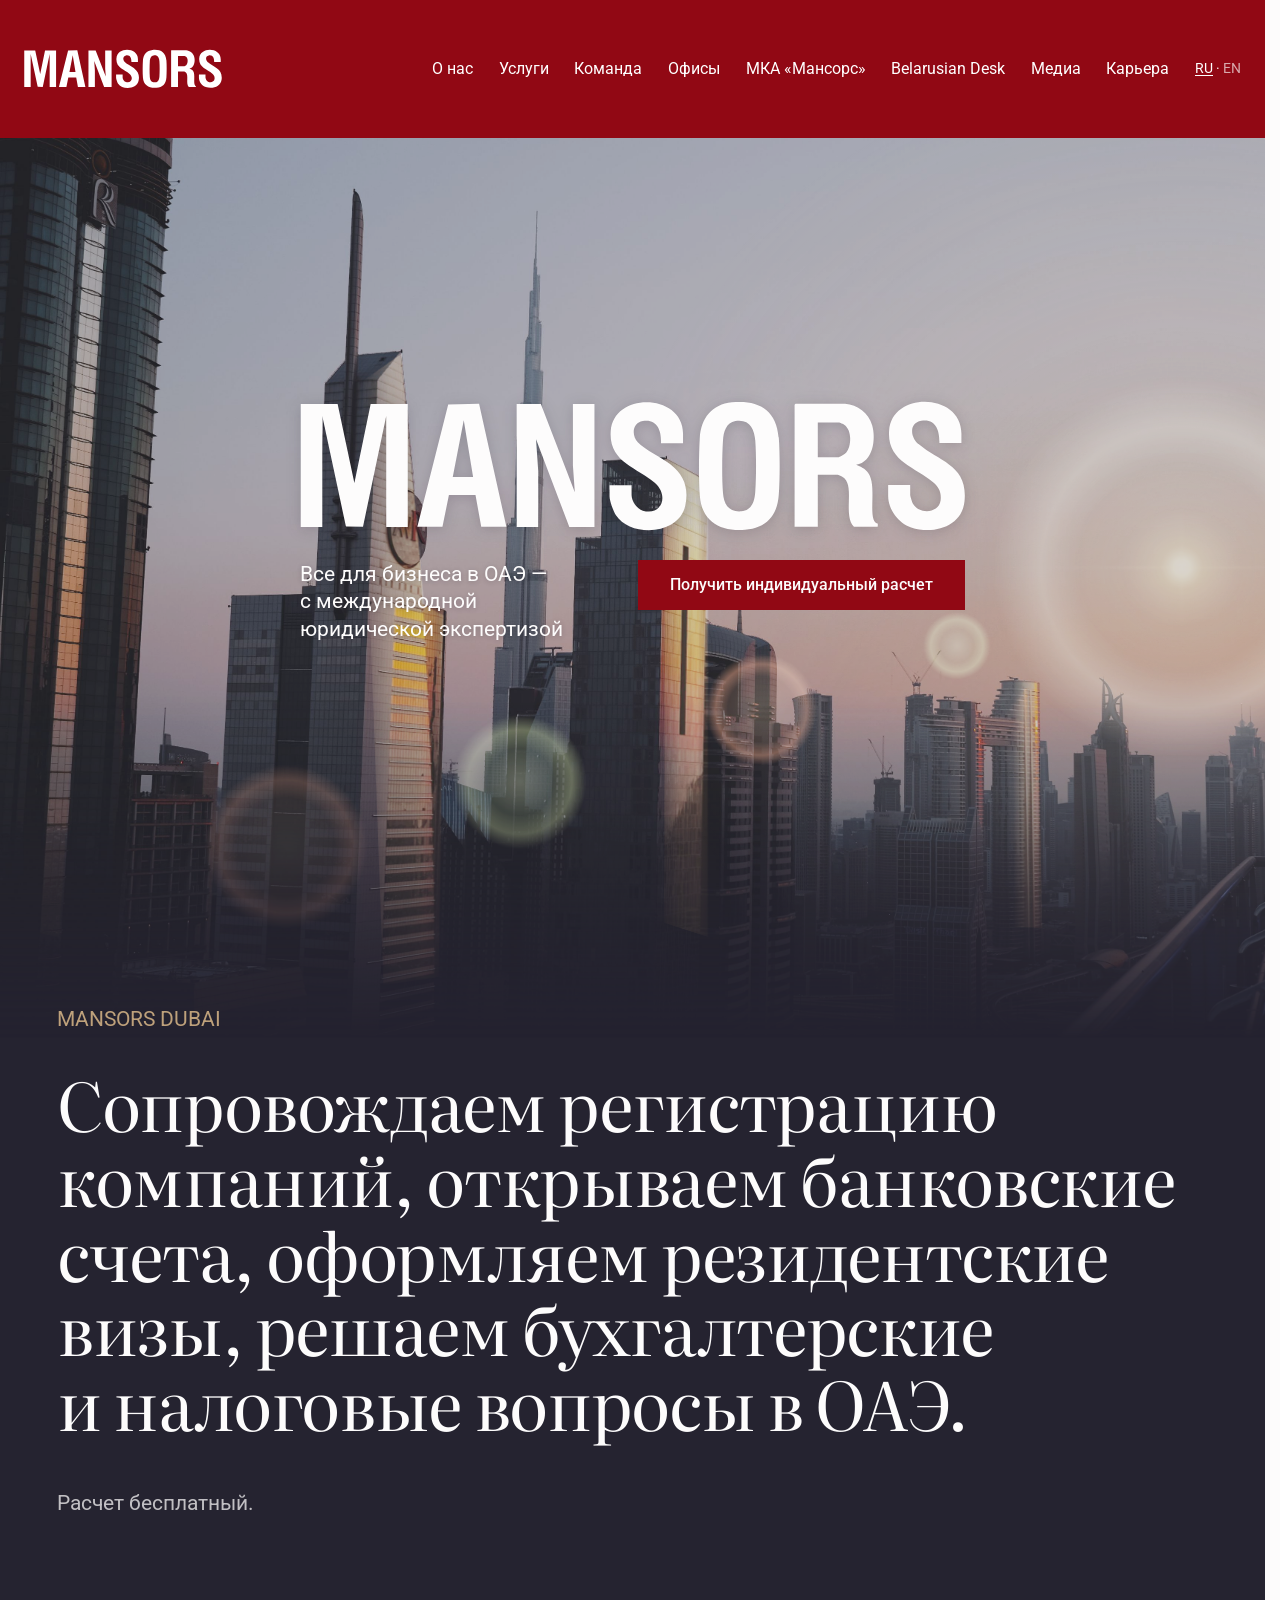
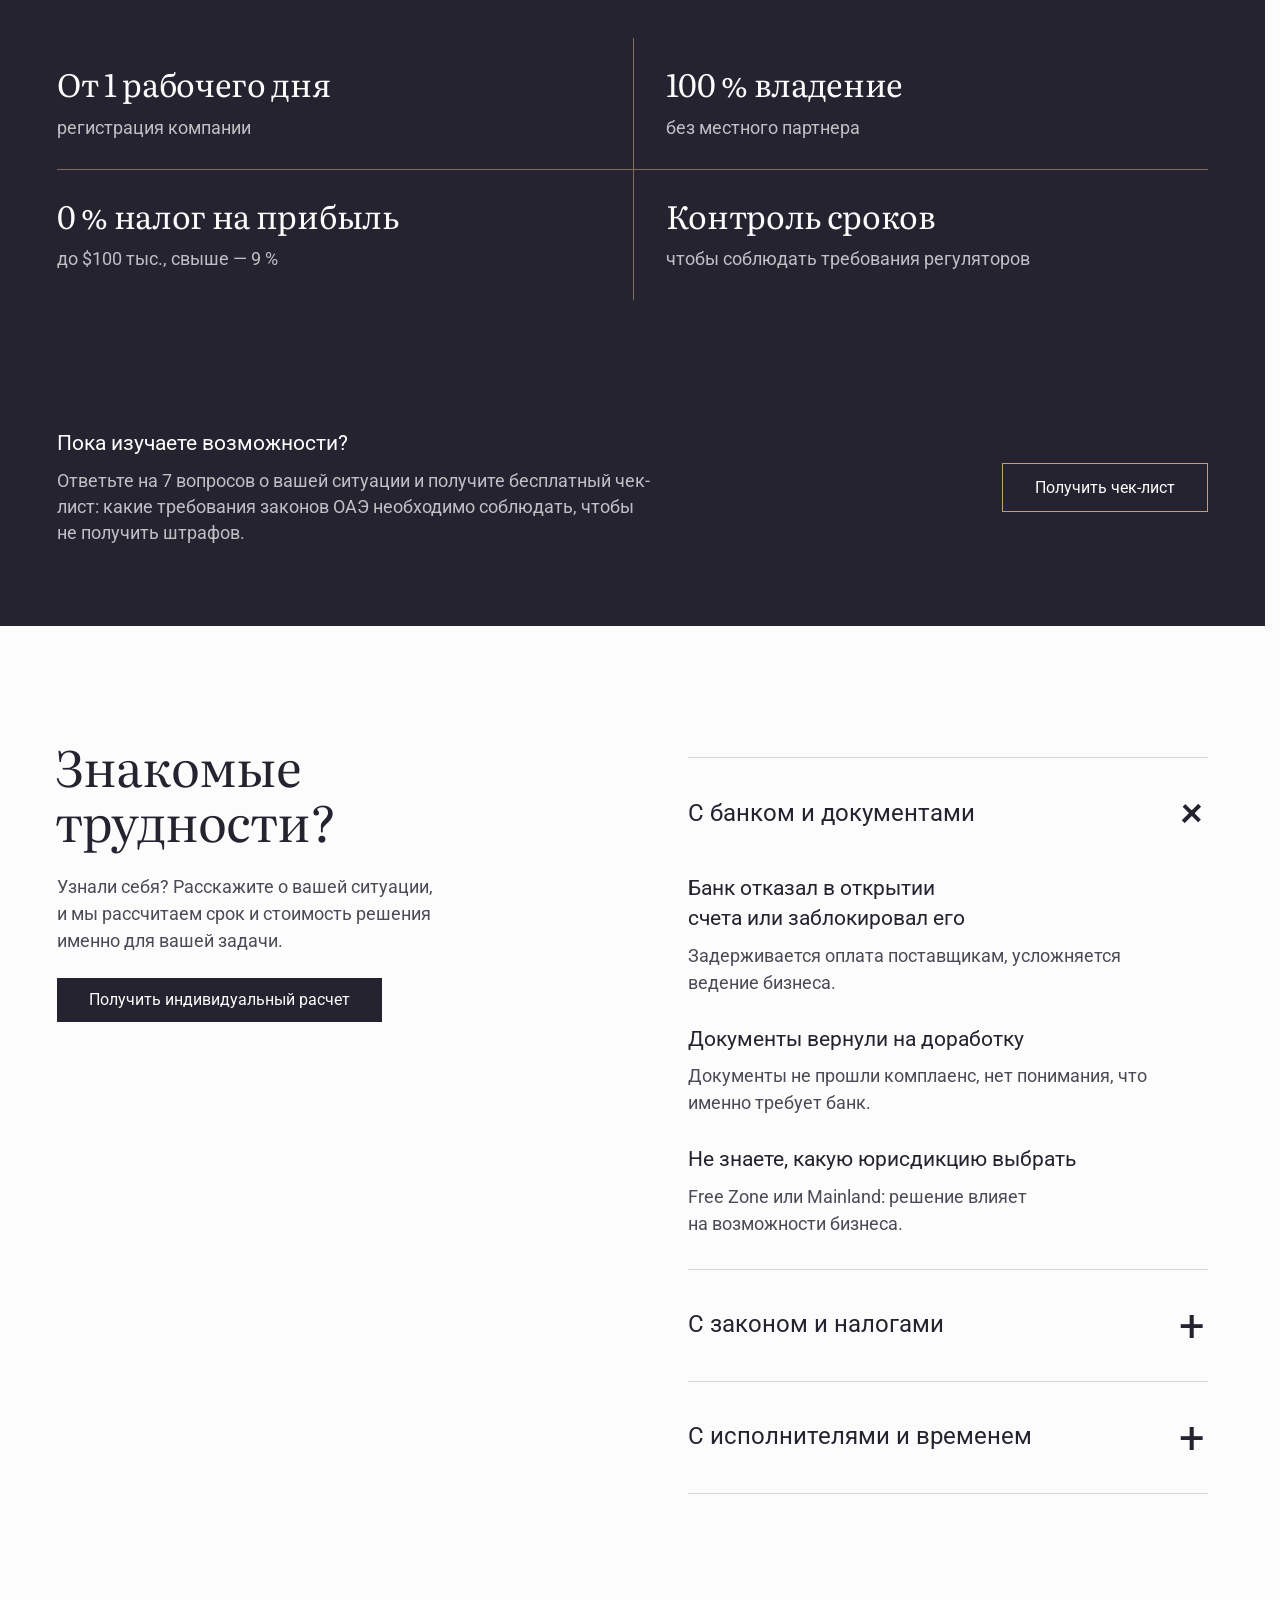
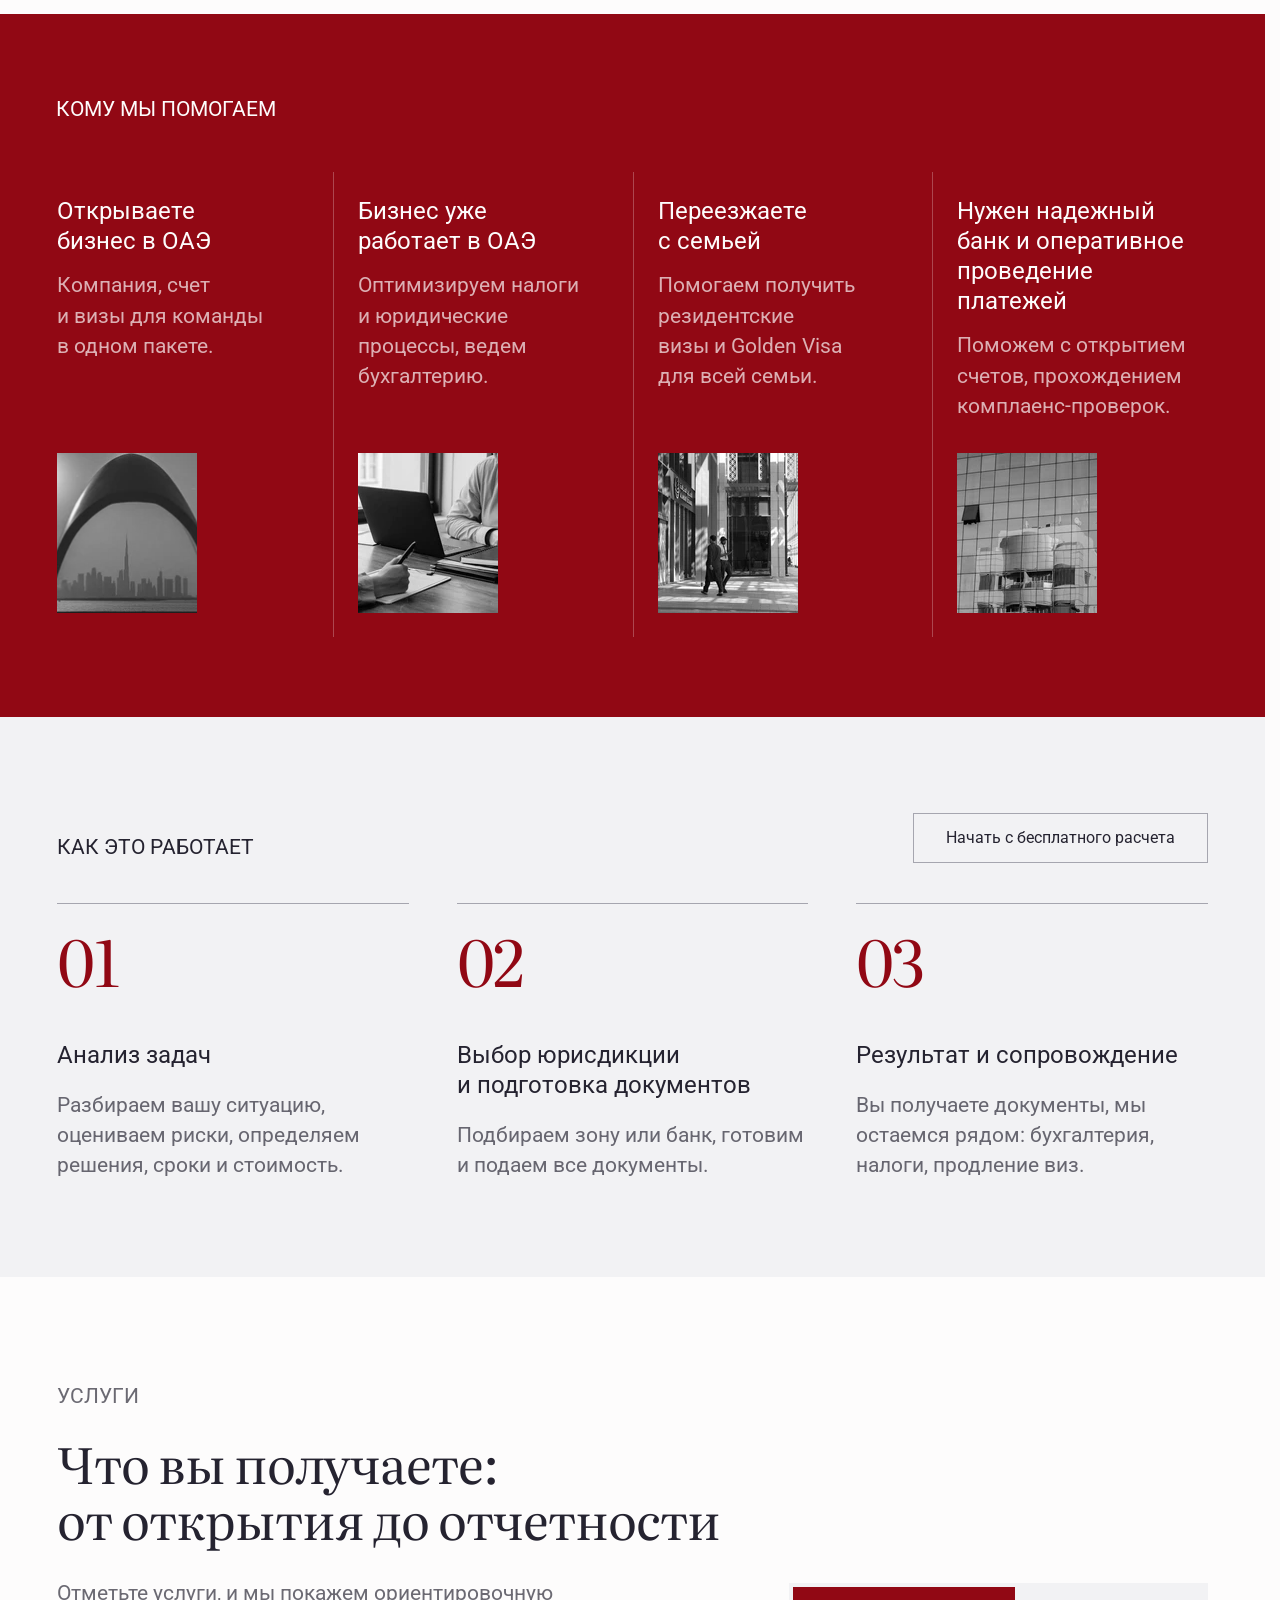
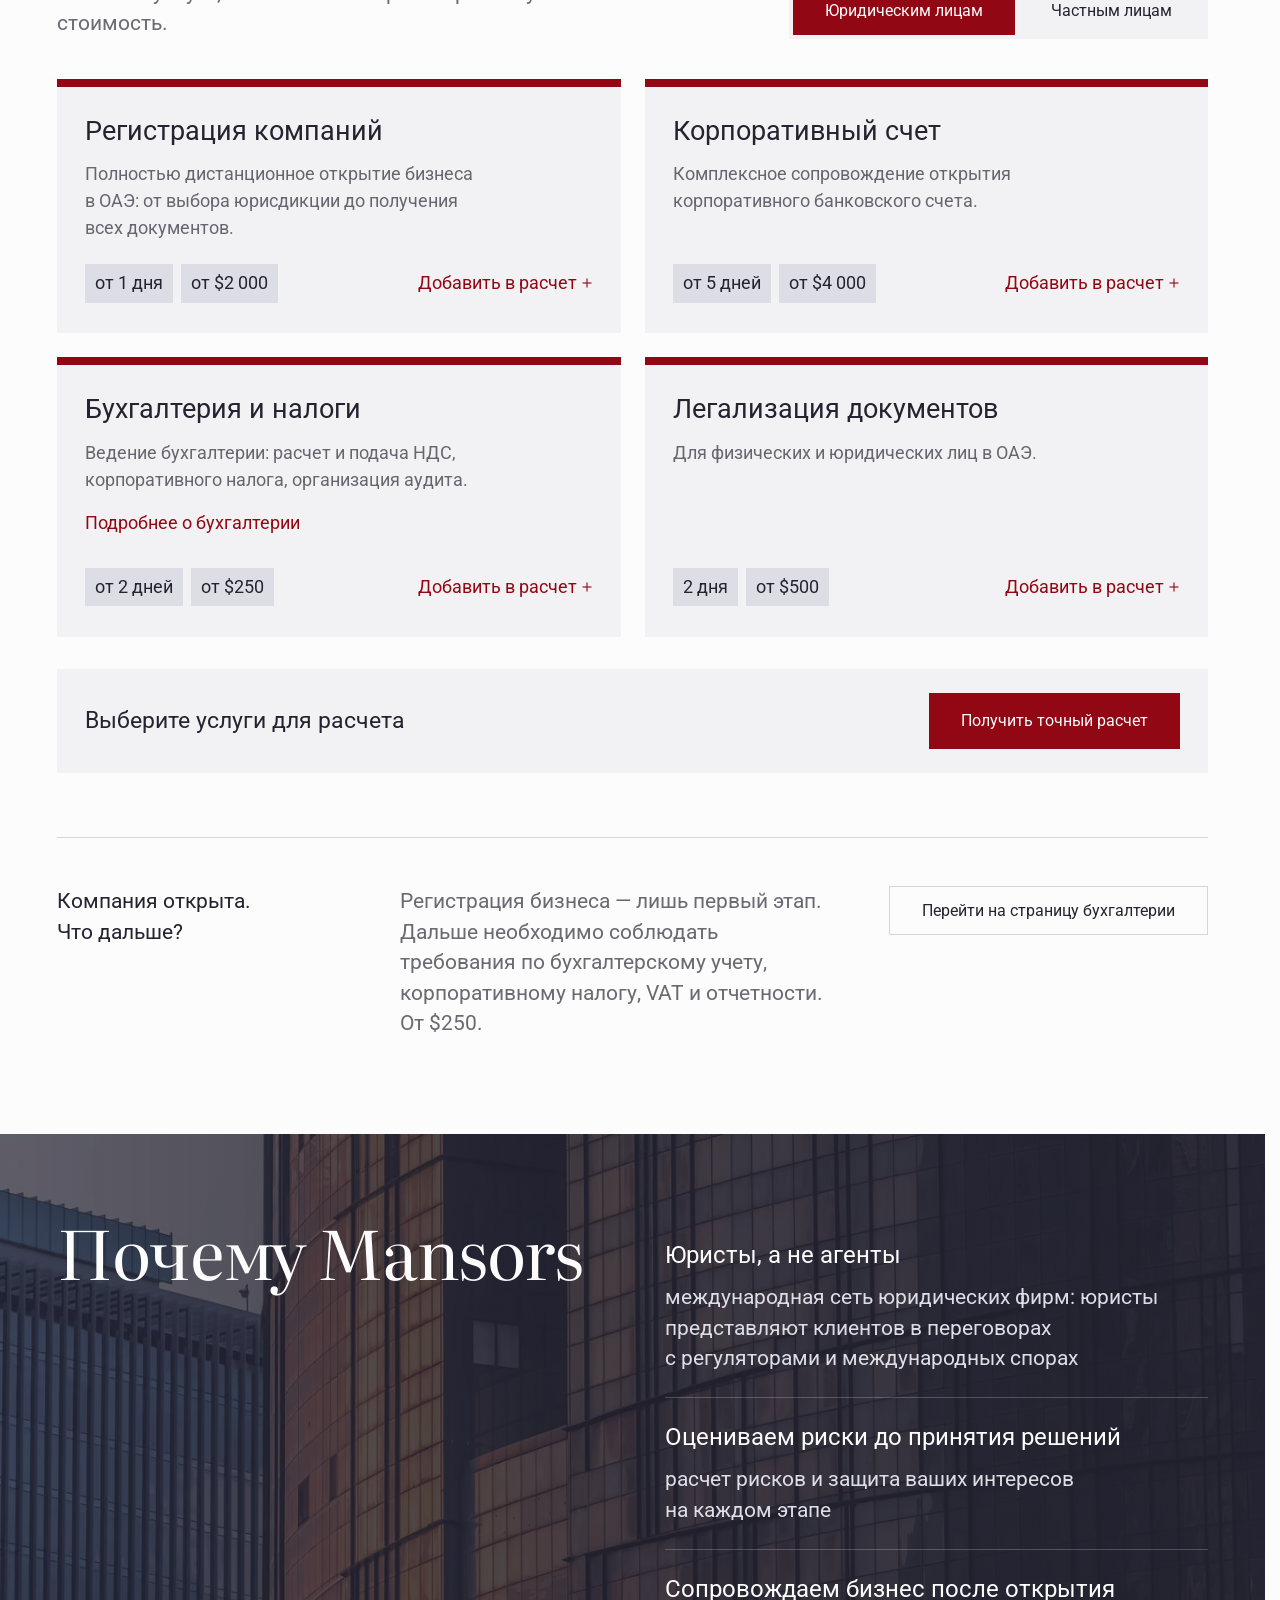
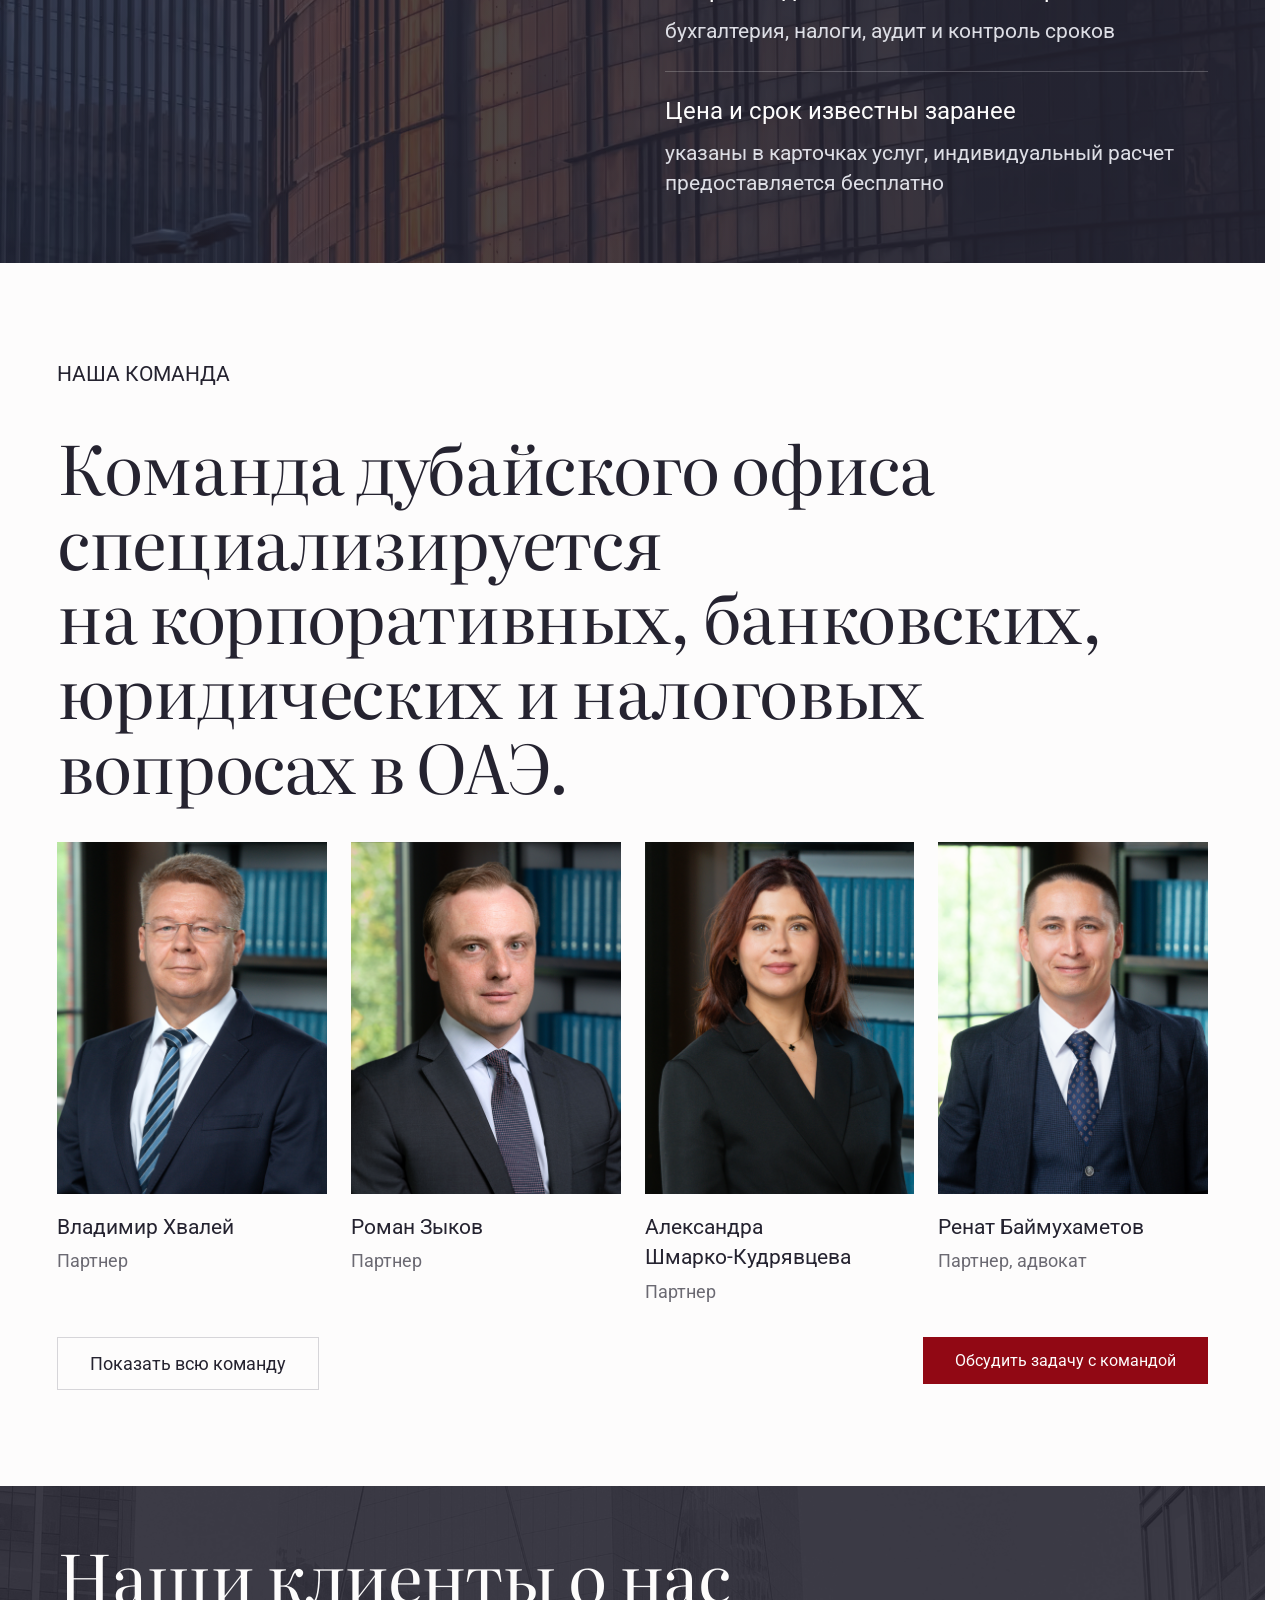
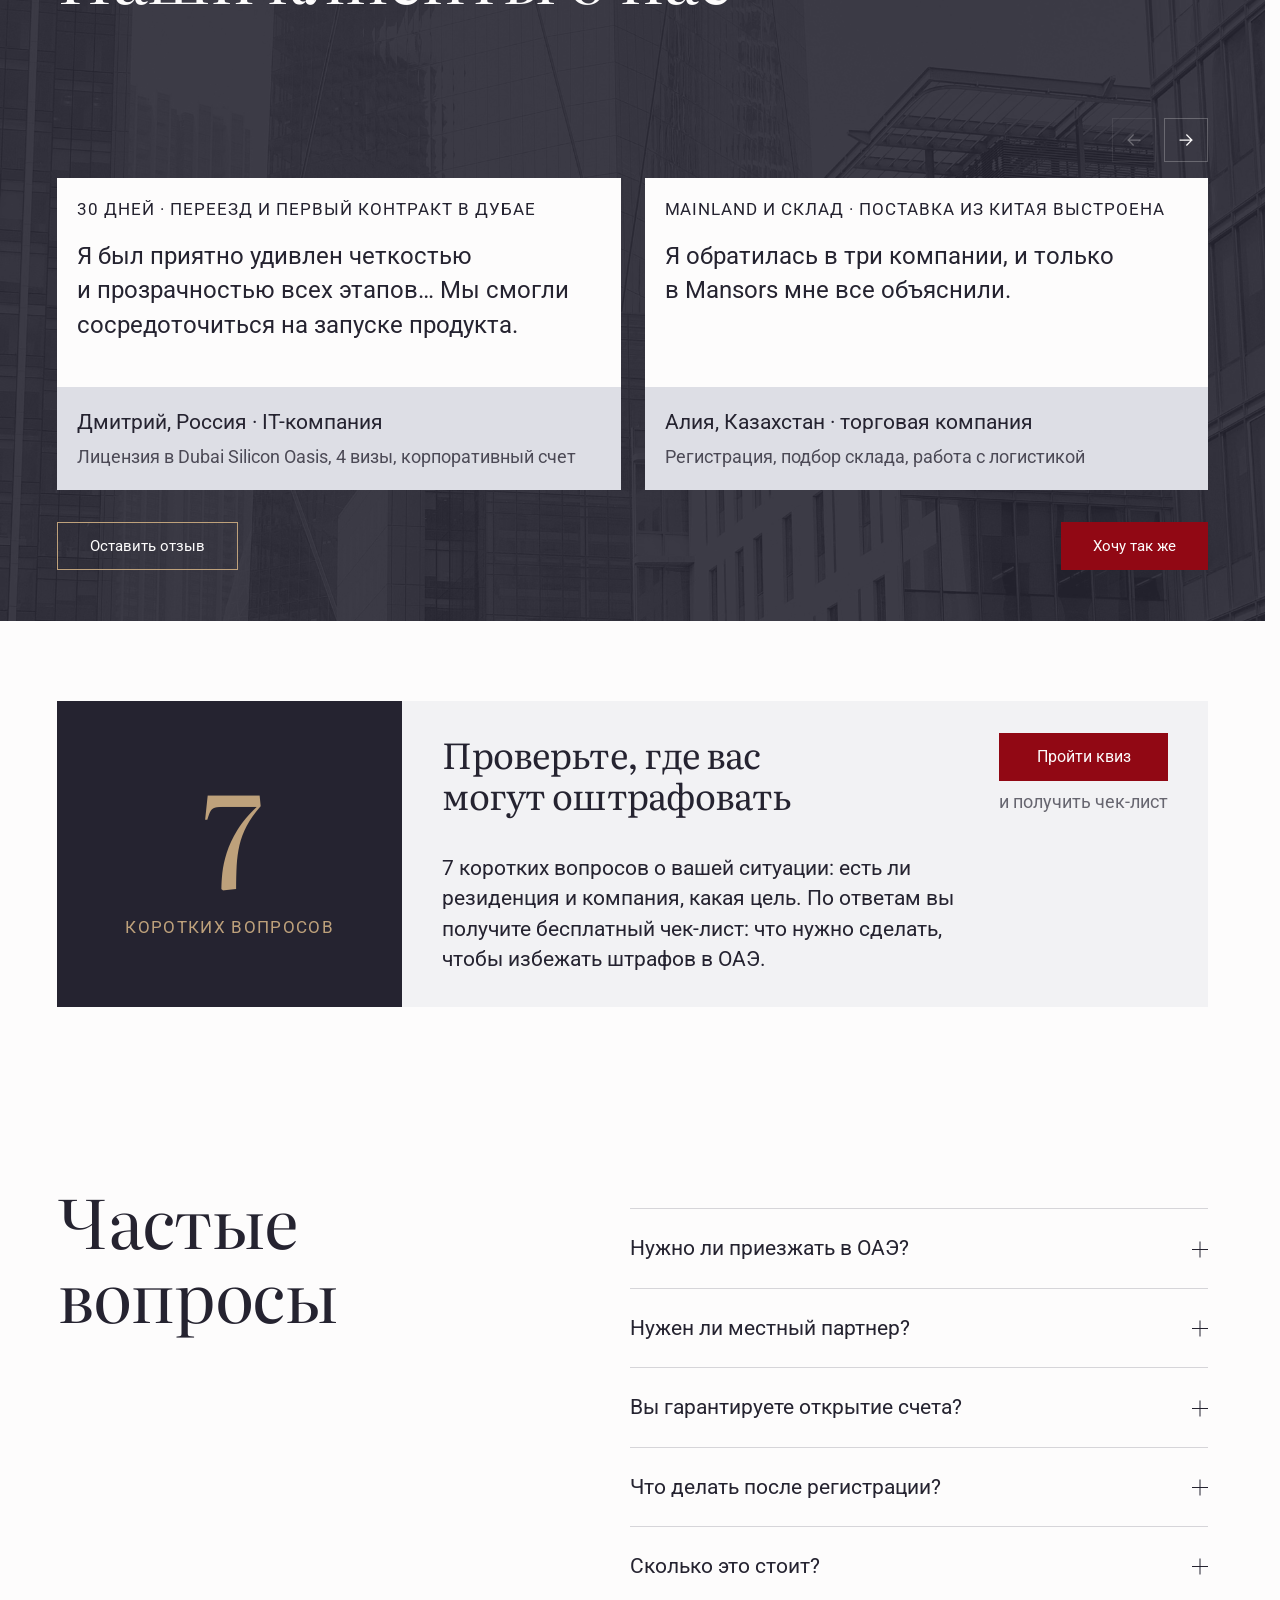
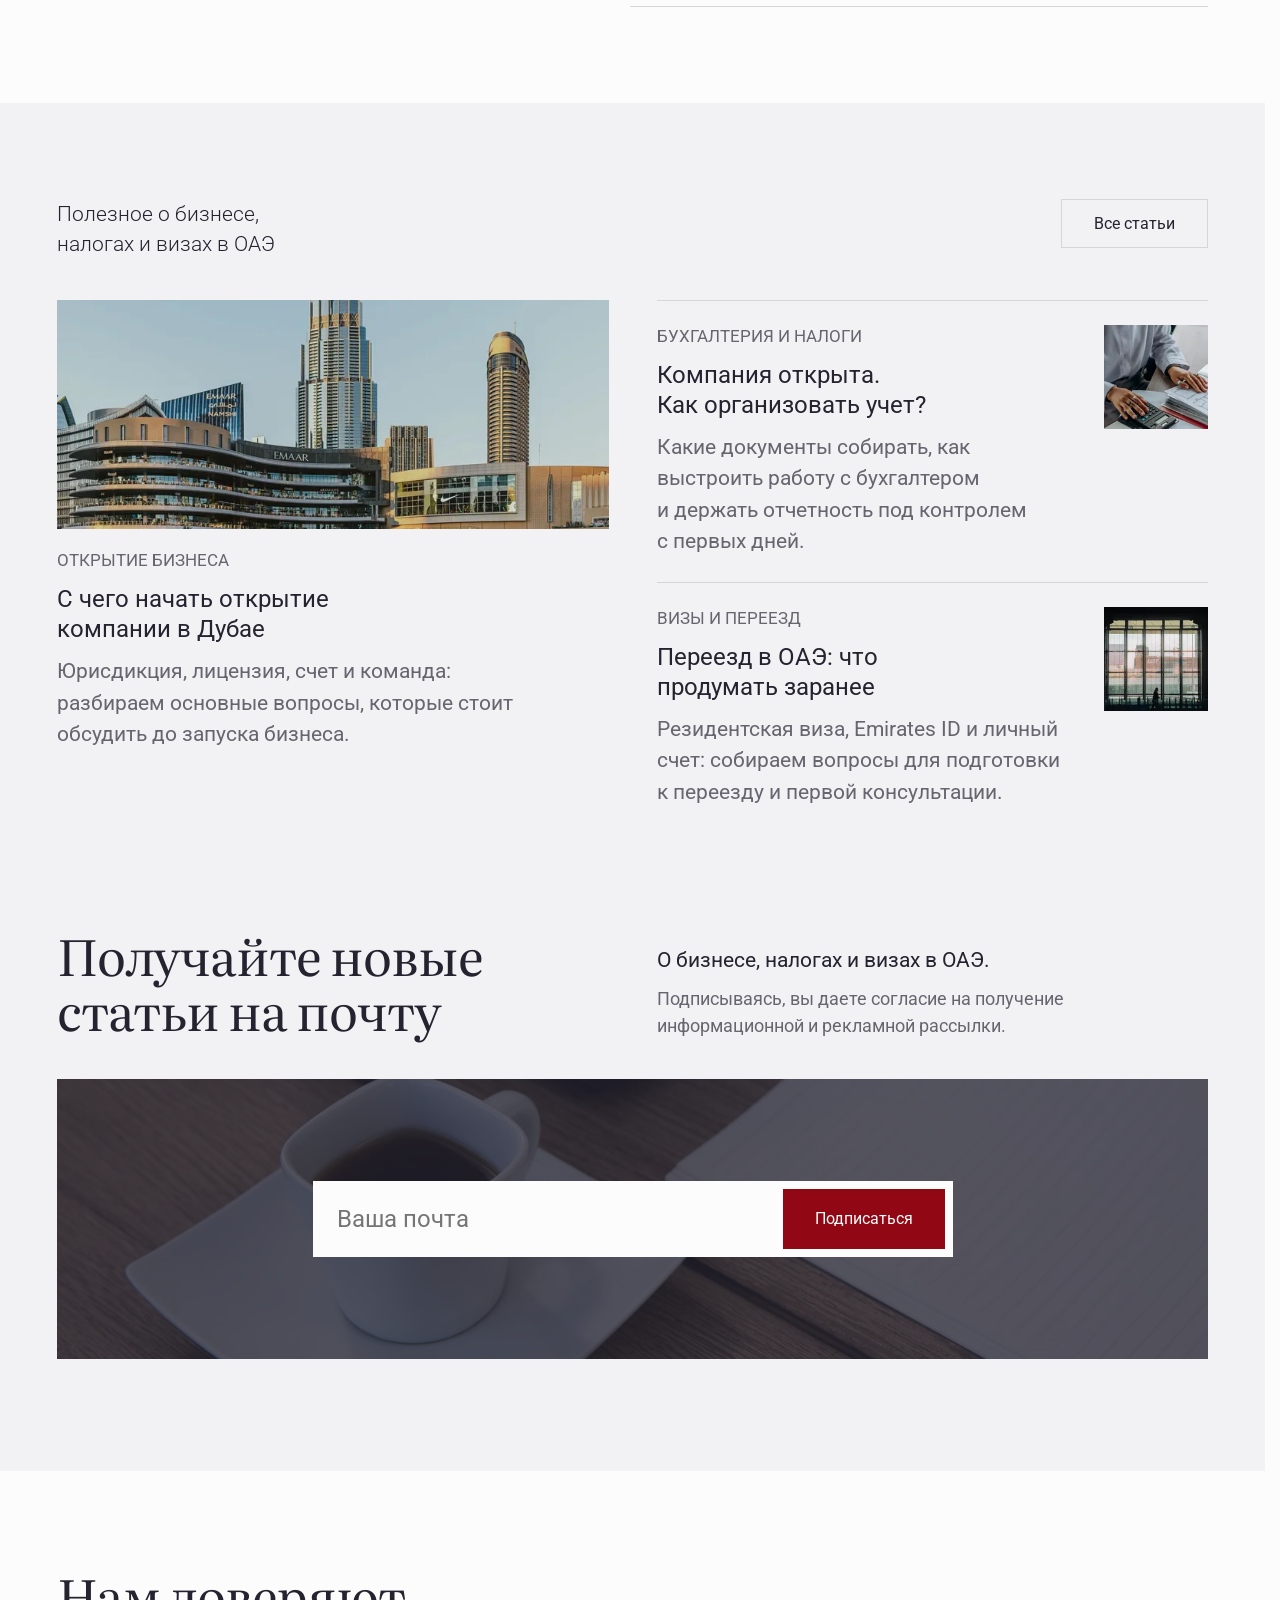
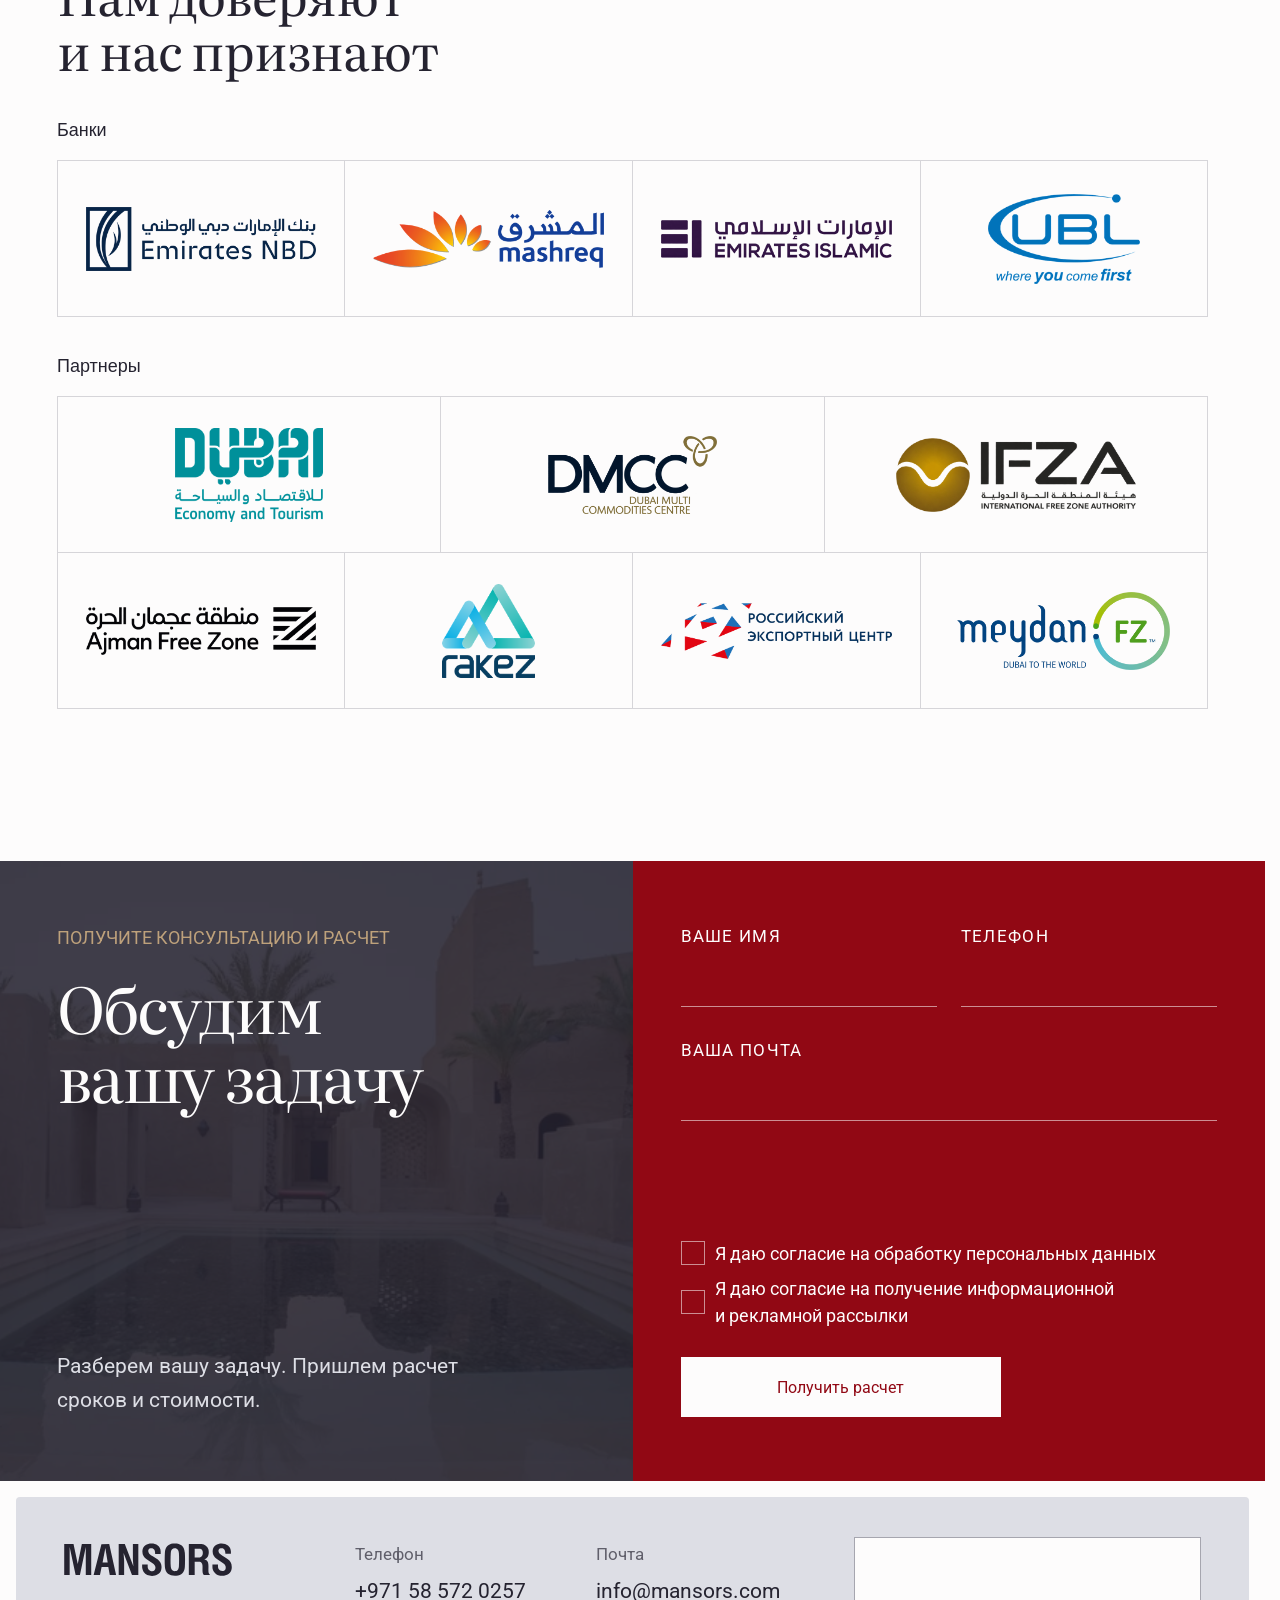
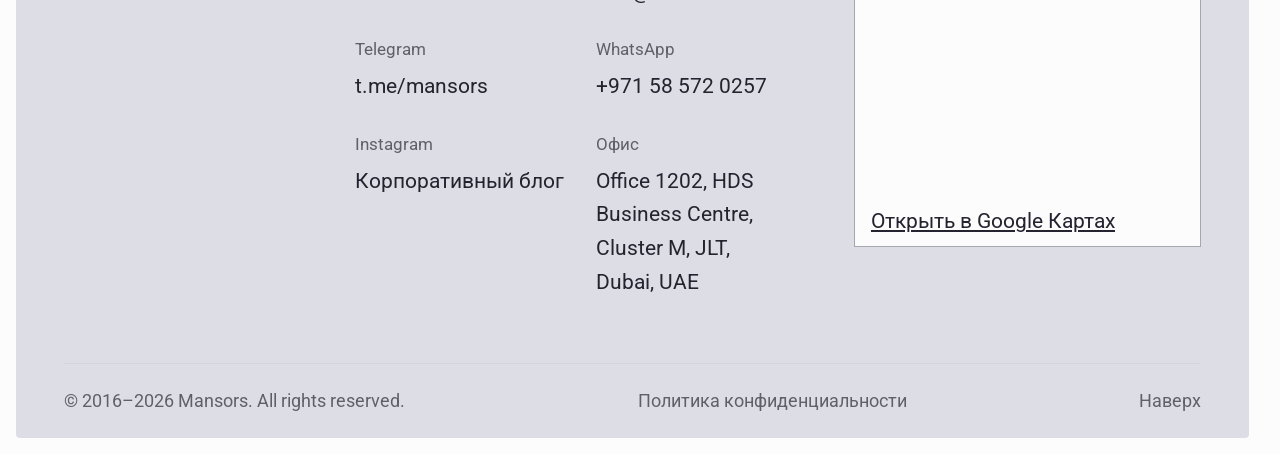
==== commit 96f01561: "Add files via upload" ====
--- a/full/index.html
+++ b/full/index.html
@@ -11,8 +11,8 @@
           }
         }, 6000);
       }
-    </script><title>Mansors Dubai | Все для бизнеса в ОАЭ</title><meta name="description" content="Компания, банковский счет, визы, бухгалтерия и налоги в ОАЭ. Разберите свою ситуацию и подготовьте запрос на индивидуальный расчет с Mansors Dubai."><meta name="robots" content="noindex,nofollow"><meta property="og:type" content="website"><meta property="og:title" content="Mansors Dubai | Все для бизнеса в ОАЭ"><meta property="og:description" content="Компания, банковский счет, визы, бухгалтерия и налоги в ОАЭ. Разберите свою ситуацию и подготовьте запрос на индивидуальный расчет с Mansors Dubai."><meta property="og:image" content="../og.png"><meta property="og:image:width" content="1200"><meta property="og:image:height" content="630"><meta property="og:image:alt" content="Mansors Dubai — Все для бизнеса в ОАЭ в одном месте"><meta name="twitter:card" content="summary_large_image"><meta name="twitter:title" content="Mansors Dubai | Все для бизнеса в ОАЭ"><meta name="twitter:description" content="Компания, банковский счет, визы, бухгалтерия и налоги в ОАЭ. Разберите свою ситуацию и подготовьте запрос на индивидуальный расчет с Mansors Dubai."><meta name="twitter:image" content="../og.png"><meta name="theme-color" content="#DDDEE5"><link rel="icon" href="../favicon.svg" type="image/svg+xml"><link rel="preload" href="../assets/roboto-cyrillic-wght-normal.fOt7epNf.woff2" as="font" type="font/woff2" crossorigin><link rel="preload" href="../assets/roboto-latin-wght-normal.ccAYIvAh.woff2" as="font" type="font/woff2" crossorigin><link rel="stylesheet" href="../assets/Typography.Cs8FKfh_.css"><link rel="stylesheet" href="../assets/DepthFullPage.DW0D5qWp.css"><link rel="stylesheet" href="../assets/site.B7dsUBJR.css"><style>.mansors-logo[data-astro-cid-ma3qvj5d]{flex-shrink:0;width:168px;height:auto;display:block}@media (width<=767px){.mansors-logo[data-astro-cid-ma3qvj5d]{width:144px}}
-</style><link rel="stylesheet" href="../assets/SituationSection.C1NHMZqq.css"></head><body id="top" class="full-page hero-preview" data-hero-variant="02" data-brand-tone="mono"><div class="hero-loader" aria-hidden="true"><div class="hero-loader__content"><div class="hero-loader__logo" aria-hidden="true"><svg width="133.538249" height="28.091708" viewBox="21.078750 20.159608 133.538249 28.091708" fill="none">
+    </script><title>Mansors Dubai | Все для бизнеса в ОАЭ</title><meta name="description" content="Компания, банковский счет, визы, бухгалтерия и налоги в ОАЭ. Разберите свою ситуацию и подготовьте запрос на индивидуальный расчет с Mansors Dubai."><meta name="robots" content="noindex,nofollow"><meta property="og:type" content="website"><meta property="og:title" content="Mansors Dubai | Все для бизнеса в ОАЭ"><meta property="og:description" content="Компания, банковский счет, визы, бухгалтерия и налоги в ОАЭ. Разберите свою ситуацию и подготовьте запрос на индивидуальный расчет с Mansors Dubai."><meta property="og:image" content="../og.png"><meta property="og:image:width" content="1200"><meta property="og:image:height" content="630"><meta property="og:image:alt" content="Mansors Dubai — Все для бизнеса в ОАЭ в одном месте"><meta name="twitter:card" content="summary_large_image"><meta name="twitter:title" content="Mansors Dubai | Все для бизнеса в ОАЭ"><meta name="twitter:description" content="Компания, банковский счет, визы, бухгалтерия и налоги в ОАЭ. Разберите свою ситуацию и подготовьте запрос на индивидуальный расчет с Mansors Dubai."><meta name="twitter:image" content="../og.png"><meta name="theme-color" content="#DDDEE5"><link rel="icon" href="../favicon.svg" type="image/svg+xml"><link rel="preload" href="../assets/roboto-cyrillic-wght-normal.fOt7epNf.woff2" as="font" type="font/woff2" crossorigin><link rel="preload" href="../assets/roboto-latin-wght-normal.ccAYIvAh.woff2" as="font" type="font/woff2" crossorigin><link rel="stylesheet" href="../assets/Typography.Cs8FKfh_.css"><link rel="stylesheet" href="../assets/DepthFullPage.CBRTKtAE.css"><link rel="stylesheet" href="../assets/site.B7dsUBJR.css"><style>.mansors-logo[data-astro-cid-ma3qvj5d]{flex-shrink:0;width:168px;height:auto;display:block}@media (width<=767px){.mansors-logo[data-astro-cid-ma3qvj5d]{width:144px}}
+</style><link rel="stylesheet" href="../assets/SituationSection.DlxDOO6x.css"></head><body id="top" class="full-page hero-preview" data-hero-variant="02" data-brand-tone="mono"><div class="hero-loader" aria-hidden="true"><div class="hero-loader__content"><div class="hero-loader__logo" aria-hidden="true"><svg width="133.538249" height="28.091708" viewBox="21.078750 20.159608 133.538249 28.091708" fill="none">
 <path d="M75.833 34.1037L76.2173 39.4505L69.3975 21.7725H64.5469V46.435H68.8692V35.1634L68.437 28.8533L75.1126 46.435H80.1554V21.7725H75.833V34.1037Z" fill="currentColor" />
 <path d="M95.3823 33.8633C93.6533 32.5146 90.1954 30.8768 88.8507 29.4318C87.554 28.083 87.7461 25.5301 89.8592 25.1929C92.7888 24.7112 93.6053 27.1678 93.5092 29.6244H97.9276V27.6495C97.9276 19.6053 84 19.1718 83.4237 27.1678C82.9435 33.4298 88.6586 34.4413 92.3086 37.6205C95.1421 40.1253 93.6533 44.2678 89.8592 43.1599C88.6586 42.8228 87.602 41.2332 87.602 40.0289V38.054H83.1836V40.2698C83.1836 41.185 83.952 43.2563 84.4323 44.027C87.4099 48.603 97.0152 48.1213 98.3599 42.2447C99.1283 38.7284 98.1678 36.0309 95.4303 33.9115L95.3823 33.8633Z" fill="currentColor" />
 <path d="M31.9883 37.6201L28.6265 21.7725H21.2305V46.435H25.5528V24.1809L30.2594 46.1942L30.3555 46.3387L33.7173 46.3868L38.3758 24.1809V46.435H42.6982V21.7725H35.2541L31.9883 37.6201Z" fill="currentColor" />
--- a/assets/DepthFullPage.CBRTKtAE.css
+++ b/assets/DepthFullPage.CBRTKtAE.css
@@ -0,0 +1 @@
+html:has(.hero-loader){scrollbar-gutter:stable}.hero-loader{z-index:100;background:var(--palette-graphite);color:var(--palette-paper);opacity:0;visibility:hidden;pointer-events:none;place-items:center;transition:opacity .8s,visibility 0s .8s;display:grid;position:fixed;inset:0}.hero-loader__content{flex-direction:column;align-items:center;padding:24px;display:flex}.hero-loader__logo{width:152px}.hero-loader__logo svg{width:100%;height:auto;display:block}.hero-loader__line{background:var(--palette-line-dark);width:152px;height:1px;margin-top:28px;transition:opacity .28s;overflow:hidden}.hero-loader__line:after{content:"";background:var(--palette-champagne);width:45%;height:100%;animation:1.4s ease-in-out infinite hero-loading-line;display:block}html:is([data-hero-load=pending],[data-hero-load=moving]){overflow:hidden}html:is([data-hero-load=pending],[data-hero-load=moving]) body>:is(header,main,footer,.skip-link){visibility:hidden}html:is([data-hero-load=pending],[data-hero-load=moving]) .hero-loader{visibility:visible;opacity:1;pointer-events:auto;transition:none}html:is([data-hero-load=moving],[data-hero-load=revealing]) .hero-loader__line{opacity:0}html[data-hero-load=revealing] body>.header{animation:.55s ease-out .85s both hero-element-reveal}html[data-hero-load=revealing] .brand-hero__tagline{animation:.65s ease-out 1.1s both hero-element-reveal}html[data-hero-load=revealing] .brand-hero__identity>.action{animation:.65s ease-out 1.4s both hero-element-reveal}@keyframes hero-loading-line{0%{translate:-110%}to{translate:330%}}@keyframes hero-element-reveal{0%{opacity:0;translate:0 10px}to{opacity:1;translate:0}}@media (prefers-reduced-motion:reduce){.hero-loader{transition:none}.hero-loader__line:after{width:100%;animation:none}html[data-hero-load=revealing] :is(.header,.brand-hero__tagline,.brand-hero__identity>.action){animation:none}}html:has(.hero-preview[data-brand-tone] .corporate-header){scroll-padding-top:var(--corporate-header-height,138px)}.corporate-header[data-astro-cid-n2dxtjzh]{z-index:40;background:var(--palette-red);min-height:138px;color:var(--palette-white);position:sticky;top:0}.corporate-header__inner[data-astro-cid-n2dxtjzh]{justify-content:space-between;align-items:center;gap:56px;max-width:1320px;min-height:138px;margin:auto;padding:0 24px;display:flex}.corporate-header__logo[data-astro-cid-n2dxtjzh]{flex:0 0 198px;line-height:0}.corporate-header__logo[data-astro-cid-n2dxtjzh] .mansors-logo{width:100%;height:auto}.corporate-header__menu[data-astro-cid-n2dxtjzh]{font-family:var(--f-body);font-size:var(--type-fixed-16px);line-height:1.25;font-weight:var(--weight-light);white-space:nowrap;justify-content:space-between;align-items:center;gap:clamp(16px,2vw,36px);display:flex}.corporate-header__language[data-astro-cid-n2dxtjzh]{font-size:var(--type-fixed-14px)}.corporate-header__language[data-astro-cid-n2dxtjzh] span[data-astro-cid-n2dxtjzh]:first-child{text-underline-offset:2px;text-decoration:underline}.corporate-header__language[data-astro-cid-n2dxtjzh] span[data-astro-cid-n2dxtjzh]:last-child{opacity:.65}@media (width<=1200px){.corporate-header__inner[data-astro-cid-n2dxtjzh]{gap:28px}.corporate-header__logo[data-astro-cid-n2dxtjzh]{flex-basis:160px}.corporate-header__menu[data-astro-cid-n2dxtjzh]{white-space:normal;flex-wrap:wrap;justify-content:flex-end;gap:12px 20px}}@media (width<=700px){.corporate-header__inner[data-astro-cid-n2dxtjzh]{flex-direction:column;align-items:flex-start;gap:20px;padding:24px 20px}.corporate-header__logo[data-astro-cid-n2dxtjzh]{flex:initial;width:150px}.corporate-header__menu[data-astro-cid-n2dxtjzh]{justify-content:flex-start}}.hero-preview .depth-variant .depth-composition{--c-line:var(--palette-champagne-line)}.hero-preview .depth-composition #introduction-title{color:var(--palette-champagne)}.hero-preview #cases-title,.hero-preview #contact-title,.hero-preview .depth-composition .hero-intro-facts p{color:var(--palette-paper)}.hero-preview .depth-composition .hero-intro-facts span{color:var(--c-muted)}.hero-preview .full-cases .reviews-navigation button{color:var(--palette-champagne);border-color:var(--palette-champagne)}.hero-preview :is(.depth-composition,.full-why,.full-cases,.full-contact) .action--link{color:var(--palette-paper);border-color:var(--palette-champagne);border-radius:0}.hero-preview :is(.depth-composition,.full-why,.full-cases,.full-contact) .action--link:is(:hover,:focus-visible){background:var(--palette-paper);color:var(--palette-graphite)}.hero-preview .full-cases .reviews-navigation button:enabled:hover{background:var(--palette-champagne);color:var(--palette-graphite)}.hero-preview .full-cases .reviews-navigation button:focus-visible{outline-color:var(--palette-champagne)}.hero-preview #contact{padding:0}.hero-preview #contact:before{content:none}.hero-preview #contact>.section-shell{grid-template-columns:repeat(2,minmax(0,1fr));align-items:stretch;gap:0;width:100%;max-width:none;min-height:620px;margin:0;padding:0;display:grid}.hero-preview #contact .full-contact-heading{isolation:isolate;min-width:0;padding:64px var(--gutter);flex-direction:column;grid-area:1/1;align-items:flex-start;gap:0;display:flex;position:relative}.hero-preview #contact .full-contact-heading:before{content:"";z-index:-1;background:color-mix(in srgb,var(--palette-graphite) 88%,transparent);position:absolute;inset:0}.hero-preview #contact h2{max-width:12ch;font-size:var(--type-contact-heading);line-height:var(--leading-1p08);letter-spacing:var(--tracking-minus-p03em);margin:20px 0 0;padding:0}.hero-preview #contact .contact-hours{max-width:40ch;font-size:var(--type-copy);line-height:var(--leading-1p6);color:var(--palette-silver);margin:auto 0 0;padding-top:32px}.hero-preview #contact #full-request{background:var(--palette-red);min-width:0;color:var(--palette-paper);flex-direction:column;grid-area:1/2;padding:64px 48px;display:flex}.hero-preview #contact fieldset{flex-direction:column;flex:1;min-height:0;display:flex}.hero-preview #contact .full-form-fields{grid-template-columns:repeat(2,minmax(0,1fr));gap:32px 24px;margin:0}.hero-preview #contact .full-form-fields label{min-width:0;font-size:var(--type-reading-11px);line-height:var(--leading-body);letter-spacing:var(--tracking-label);text-transform:uppercase;color:var(--palette-paper);gap:4px}.hero-preview #contact .full-form-fields input{border:0;border-bottom:1px solid color-mix(in srgb,var(--palette-paper) 55%,transparent);min-height:44px;font-size:var(--type-reading-16px);color:var(--palette-paper);background:0 0;border-radius:0;padding:8px 0}.hero-preview #contact .full-form-fields input:focus-visible{border-color:var(--palette-paper);box-shadow:0 1px var(--palette-paper);outline:0}.hero-preview #contact .contact-form-bottom{margin-top:auto;padding-top:56px}.hero-preview #contact .full-consent{min-height:36px;font-size:var(--type-reading-12px);line-height:var(--leading-body);color:var(--palette-paper);align-items:center;gap:10px;margin:0;padding-block:4px}.hero-preview #contact .full-consent input{border-color:color-mix(in srgb,var(--palette-paper) 55%,transparent);flex:0 0 24px;width:24px;height:24px;margin:0}.hero-preview #contact .full-consent span{min-width:0}.hero-preview #contact .full-consent input:checked{background:var(--palette-paper);border-color:var(--palette-paper)}.hero-preview #contact .action{width:auto;min-width:min(320px,100%);min-height:60px;padding:16px var(--button-pad-x);background:var(--palette-paper);color:var(--palette-red);font-size:var(--type-reading-16px);justify-content:center;margin-top:24px}.hero-preview #contact .action:hover{background:var(--palette-silver)}.hero-preview #contact :is([data-request-status],#selected-services){font-size:var(--type-reading-12px);line-height:var(--leading-body);color:var(--palette-paper)}.hero-preview #contact [data-request-status]{margin-top:16px}.hero-preview #contact :is([data-request-status],#selected-services):empty{display:none}@media (width<=1000px){.hero-preview #contact :is(.full-contact-heading,#full-request){padding:48px 28px}.hero-preview #contact .full-form-fields{grid-template-columns:minmax(0,1fr);gap:24px}}@media (width<=767px){.hero-preview #contact>.section-shell{grid-template-columns:minmax(0,1fr);min-height:0}.hero-preview #contact #full-request{grid-area:2/1}.hero-preview #contact :is(.full-contact-heading,#full-request){padding:40px 20px}.hero-preview #contact h2{font-size:var(--type-fixed-40px);margin-top:20px;padding-top:0}.hero-preview #contact .contact-hours{font-size:var(--type-reading-14px);margin-top:24px;padding-top:0}.hero-preview #contact .full-form-fields{gap:20px}.hero-preview #contact .contact-form-bottom{padding-top:28px}.hero-preview #contact .action{width:100%}}html[data-typography=large]{--type-reading-scale:1.5;--type-control:16px}html[data-typography=large] .hero-preview.full-page :is(.action,.float-action,.service-tabs__switch button),html[data-typography=large] .hero-preview #contact .action{font-size:var(--type-control)}html[data-typography=large] .hero-preview .action{white-space:normal}html[data-typography=large] .hero-preview .full-team-more summary{max-width:50%}html[data-typography=large] .hero-preview .full-team-actions>.action{max-width:48%}html[data-typography=large] .hero-preview .full-team-more[open]{padding-bottom:110px}html[data-typography=large] .hero-preview .footer-contacts{min-width:0}html[data-typography=large] .hero-preview .service-tabs__switch,html[data-typography=large] .hero-preview .service-tabs__panel .full-service-meta{flex-wrap:wrap}@media (width<=1000px){html[data-typography=large] .brand-hero__identity{grid-template-columns:minmax(0,1fr)}html[data-typography=large] .brand-hero__identity h1{grid-row:1}html[data-typography=large] .brand-hero__identity .action{grid-area:3/1;justify-self:center}}@media (width<=767px){html[data-typography=large] .hero-preview .full-team-actions{flex-direction:column;gap:16px;display:flex}html[data-typography=large] .hero-preview .full-team-actions>.action,html[data-typography=large] .hero-preview .full-team-actions .full-team-more summary{width:100%;max-width:none;height:auto;min-height:64px;position:static}html[data-typography=large] .hero-preview .full-team-more[open]{padding-bottom:0}html[data-typography=large] .hero-preview .full-team-more[open] .full-team-grid{margin-top:32px}html[data-typography=large] .hero-preview .subscribe-entry{flex-wrap:wrap}html[data-typography=large] .hero-preview .footer-contacts{grid-template-columns:1fr}}html[data-tilda-transfer]{--corporate-header-height:var(--tilda-header-height,0px);scroll-padding-top:calc(var(--tilda-header-height,0px) + 16px);scroll-padding-bottom:96px}html[data-tilda-transfer] .hero-preview{padding-top:0}html[data-tilda-transfer] .full-team-grid{grid-template-columns:repeat(4,minmax(0,1fr))}html[data-tilda-transfer] .full-team-grid article{min-width:0}html[data-tilda-transfer] .full-team-grid :is(h3,p){overflow-wrap:anywhere}html[data-tilda-transfer] [data-transfer-placeholder]{clip-path:none;mask:none}html[data-tilda-transfer] .full-recognitions>div,html[data-tilda-transfer] .full-documents article{min-width:0}html[data-tilda-transfer] .full-documents h3{overflow-wrap:anywhere}@media (width<=767px){html[data-tilda-transfer]{--type-reading-scale:1.25;--type-mobile-copy:20px;--type-mobile-small:16px;--type-mobile-title:22px;--type-mobile-display:clamp(32px,8.7vw,38px);--type-mobile-accent:clamp(30px,8.2vw,36px);--type-mobile-team-name:20px;--type-mobile-team-role:16px;--type-mobile-field:18px;--space-mobile-section:48px;--space-mobile-stack:24px}html[data-tilda-transfer] .hero-preview{--type-copy:var(--type-mobile-copy);--type-small:var(--type-mobile-small);--type-title:var(--type-mobile-title);--type-statement:var(--type-mobile-display);--type-accent:var(--type-mobile-accent);--type-service-title:var(--type-mobile-title);--type-contact-heading:var(--type-mobile-display)}html[data-tilda-transfer] .hero-preview :is(h2,h3,.editorial-statement){hyphens:none;word-break:normal;overflow-wrap:normal;text-wrap:pretty}html[data-tilda-transfer] .hero-preview .full-section{padding-block:var(--space-mobile-section)}html[data-tilda-transfer] .hero-introduction{padding-top:var(--space-mobile-section)}html[data-tilda-transfer] .hero-introduction-offset{margin-top:var(--space-mobile-stack)}html[data-tilda-transfer] .hero-preview .hero-intro-facts{margin:40px 0 24px}html[data-tilda-transfer] .hero-preview .hero-intro-facts>div{padding-block:20px}html[data-tilda-transfer] .hero-preview .hero-intro-facts span{margin-top:8px}html[data-tilda-transfer] .hero-checklist{flex-direction:column;align-items:flex-start;gap:20px;padding-bottom:40px}html[data-tilda-transfer] .hero-checklist>div{max-width:none}html[data-tilda-transfer] .hero-preview .hero-checklist .action{align-self:flex-start}html[data-tilda-transfer] .hero-preview .brand-hero__identity{gap:24px}html[data-tilda-transfer] .hero-preview .brand-hero__identity .brand-hero__tagline{font-size:var(--type-mobile-field)}html[data-tilda-transfer] .hero-preview .brand-hero__identity .action{min-height:52px}html[data-tilda-transfer] .hero-preview .situation{padding-block:var(--space-mobile-section)}html[data-tilda-transfer] .hero-preview .situation__intro .action{white-space:normal;min-height:48px}html[data-tilda-transfer] .hero-preview .full-section-heading{gap:var(--space-mobile-stack)}html[data-tilda-transfer] .hero-preview .audience{padding-block:var(--space-mobile-stack)}html[data-tilda-transfer] .hero-preview .audience-photo{margin-top:20px}html[data-tilda-transfer] .hero-preview .full-why{padding-block:var(--space-mobile-section)}html[data-tilda-transfer] .hero-preview .full-reasons article{padding-block:var(--space-mobile-stack)}html[data-tilda-transfer] .hero-preview .full-team-grid{grid-template-columns:repeat(2,minmax(0,1fr));gap:32px 16px}html[data-tilda-transfer] .hero-preview .full-team-grid article h3{font-size:var(--type-mobile-team-name);line-height:var(--leading-title);margin-top:16px}html[data-tilda-transfer] .hero-preview .full-team-grid article>p{font-size:var(--type-mobile-team-role);margin-top:8px}html[data-tilda-transfer] .hero-preview .full-team-actions :is(summary,.action){min-height:52px}html[data-tilda-transfer] .hero-preview .full-team-actions .full-team-more[open] summary{margin:0;position:absolute;inset:auto 0 0}html[data-tilda-transfer] .hero-preview .full-team-actions .full-team-more[open] .full-team-grid{margin-top:0}html[data-tilda-transfer] .hero-preview .full-cases .reviews-heading{margin-bottom:32px}html[data-tilda-transfer] .hero-preview .review-card blockquote{font-size:var(--type-mobile-copy)}html[data-tilda-transfer] .hero-preview .reviews-actions{gap:12px}html[data-tilda-transfer] .hero-preview .reviews-actions .action{min-height:48px}html[data-tilda-transfer] .hero-preview .quiz-checklist-label{text-align:center;flex-direction:column;justify-content:center;align-items:center;gap:24px;min-height:300px;padding:40px 24px}html[data-tilda-transfer] .hero-preview .quiz-checklist-label>p{max-width:10ch}html[data-tilda-transfer] .hero-preview .quiz-checklist-label>span{font-size:var(--type-fixed-88px)}html[data-tilda-transfer] .hero-preview .quiz-checklist-copy{padding:28px 20px}html[data-tilda-transfer] .hero-preview .quiz-checklist-action{text-align:left;align-items:stretch;width:100%;margin-top:24px}html[data-tilda-transfer] .hero-preview .quiz-checklist-action .action{justify-content:center;margin-top:0}html[data-tilda-transfer] .hero-preview .full-posts h3+p{min-height:0}html[data-tilda-transfer] .hero-preview .full-subscribe fieldset>.subscribe-stage{min-height:240px;padding:20px}html[data-tilda-transfer] .hero-preview .subscribe-entry input{font-size:var(--type-mobile-field)}html[data-tilda-transfer] .hero-preview .full-recognitions p{font-size:var(--type-mobile-title);overflow-wrap:anywhere}html[data-tilda-transfer] .hero-preview .full-documents article{grid-template-columns:64px minmax(0,1fr);gap:20px}html[data-tilda-transfer] .hero-preview .full-documents h3{font-size:var(--type-mobile-title)}html[data-tilda-transfer] .hero-preview #contact h2{font-size:var(--type-mobile-display)}html[data-tilda-transfer] .hero-preview #contact .full-form-fields input{font-size:var(--type-mobile-field)}html[data-tilda-transfer] .hero-preview #contact .full-consent{min-height:44px;font-size:var(--type-mobile-small);align-items:flex-start;padding-block:8px}html[data-tilda-transfer] .hero-preview #contact .full-consent input{margin-top:2px}html[data-tilda-transfer] .hero-preview #contact .action{min-width:0;min-height:52px}html[data-tilda-transfer] .hero-preview .editorial-footer{border-radius:0;margin:0;padding:40px 20px 32px}html[data-tilda-transfer] .hero-preview .footer-contacts{gap:20px}html[data-tilda-transfer] .hero-preview .footer-contacts p{font-size:var(--type-mobile-field)}html[data-tilda-transfer] .hero-preview .footer-contacts a{align-items:center;min-height:44px;display:inline-flex}html[data-tilda-transfer] .hero-preview .footer-contacts small{font-size:var(--type-mobile-small);margin:0}html[data-tilda-transfer] .hero-preview .editorial-footer-bottom>a{align-items:center;min-height:44px;display:inline-flex}html[data-tilda-transfer] .hero-preview .full-team-actions .full-team-more[open]{padding-bottom:76px;position:relative}}@media (width<=359px){html[data-tilda-transfer] .hero-preview .full-team-grid{grid-template-columns:minmax(0,1fr)}html[data-tilda-transfer] .hero-preview .full-recognitions{grid-template-columns:repeat(2,minmax(0,1fr));gap:8px}html[data-tilda-transfer] .hero-preview .full-recognitions>div{padding:14px}}html[data-tilda-transfer] .transfer-section-action{margin-top:32px}html[data-tilda-transfer] .service-tabs__header{display:contents}html[data-tilda-transfer] .full-services-intro{margin-bottom:32px}html[data-tilda-transfer] .service-tabs__switch{top:var(--tilda-header-height,0px);z-index:20;width:fit-content;margin:0 0 24px auto;display:flex;position:sticky}@media (width<=767px){html[data-tilda-transfer] .service-tabs__switch{width:100%}}html[data-tilda-transfer] body{overflow:visible}html[data-tilda-transfer] .consultation-float{width:max-content}html[data-tilda-transfer] .consultation-float .action__text{white-space:nowrap}@media (width<=767px){html[data-tilda-transfer] .hero-preview .service-card-bottom{flex-direction:column;align-items:flex-start}html[data-tilda-transfer] .hero-preview .service-card-bottom .full-service-meta{flex:0 auto}html[data-tilda-transfer] .hero-preview .service-pick{margin-left:0;margin-right:auto}html[data-tilda-transfer]{--type-mobile-copy:16px;--type-mobile-title:17.6px;--type-mobile-display:clamp(25.6px,6.96vw,30.4px);--type-mobile-accent:clamp(24px,6.56vw,28.8px);--type-mobile-team-name:16px;--type-checklist-heading:clamp(22.4px,2.24vw,32px);--type-fact-value-mobile:clamp(16px,4.48vw,20.8px)}html[data-tilda-transfer] .hero-preview .situation :is(.situation__intro>p,.problem-group article p){font-size:var(--type-mobile-copy)}}.hero-preview[data-brand-tone]>.header{grid-template-columns:1fr auto 1fr;align-items:center;gap:24px;height:52px;padding-inline:32px;display:grid}.hero-preview[data-brand-tone] .desktop-nav{gap:18px}.hero-preview[data-brand-tone] .desktop-nav a{font-size:var(--type-fixed-11px)}.hero-preview[data-brand-tone] .desktop-nav a:nth-child(n+4){display:none}.hero-preview[data-brand-tone] .header__action{grid-column:3;justify-self:end}.hero-preview[data-brand-tone] .header__action .action{font-size:var(--type-fixed-11px);border:0;padding:12px 0}@media (width<=767px){.hero-preview[data-brand-tone]>.header{grid-template-columns:1fr auto;padding-inline:20px}.hero-preview[data-brand-tone] .desktop-nav,.hero-preview[data-brand-tone] .header__action{display:none}.hero-preview[data-brand-tone] .full-mobile-menu{grid-column:2;justify-self:end}}html:has(.hero-preview[data-brand-tone]){scroll-padding-top:68px}.hero-preview[data-brand-tone]>.header{z-index:40;background:0 0;width:100%;max-width:none;position:fixed;top:0;left:0;right:0;transform:none}.hero-preview[data-brand-tone]>.header:before{content:"";background:linear-gradient(to bottom, var(--palette-shadow-strong) 0%, var(--palette-shadow-mid) 30%, var(--palette-shadow-soft) 65%, transparent 100%);pointer-events:none;z-index:-1;height:clamp(180px,24vh,280px);position:absolute;inset:0 0 auto}.hero-preview[data-brand-tone]>.header--scrolled:before{display:none}.hero-preview[data-brand-tone] .header-brand{grid-area:1/2;place-items:center;width:92px;min-height:44px;display:grid}.header-brand__location,.header-brand__logo{grid-area:1/1}.header-brand__location{font-size:var(--type-fixed-11px);letter-spacing:.24em;text-transform:uppercase}.header-brand__logo{visibility:hidden}.hero-preview .header-brand .mansors-logo{width:92px}.hero-preview[data-brand-tone] .desktop-nav{grid-area:1/1}.hero-preview[data-brand-tone] .header__action{white-space:nowrap;grid-row:1;display:block}.hero-preview[data-brand-tone] .header__action .action{min-height:44px;padding-inline:0!important}.hero-preview[data-brand-tone]>.header--scrolled{background:var(--palette-paper);color:var(--palette-graphite);border-bottom:1px solid var(--c-line)}.hero-preview[data-brand-tone]>.header--scrolled .header__action .action{color:var(--palette-graphite)}.hero-preview>.header .header__action .action{background:0 0;transition:color .18s}.hero-preview>.header .header__action .action:is(:hover,:focus-visible){background:0 0}.hero-preview>.header .header__action .action:before{display:none}.hero-preview>.header .header__action .action:is(:hover,:focus-visible) .action__text{translate:none}@media (prefers-reduced-motion:reduce){.hero-preview>.header .header__action .action{transition:none}}.hero-preview .header-brand__logo{padding-block:2px;line-height:0;display:block}.hero-preview .header-brand .mansors-logo{overflow:visible}.header--scrolled .header-brand__location{visibility:hidden}.header--scrolled .header-brand__logo{visibility:visible}.hero-preview[data-brand-tone]>.header--scrolled :focus-visible{outline-color:var(--palette-red)}@media (width<=900px){.hero-preview[data-brand-tone]>.header{grid-template-columns:1fr auto 1fr;gap:12px;padding-inline:20px}.hero-preview[data-brand-tone] .desktop-nav{display:none}.hero-preview[data-brand-tone] .full-mobile-menu{grid-area:1/1;justify-self:start}.hero-preview[data-brand-tone] .full-mobile-menu summary{font-size:var(--type-fixed-12px);gap:8px}.hero-preview[data-brand-tone] .header__action{grid-column:3;display:block}.hero-preview[data-brand-tone] .callback-prefix{display:none}.hero-preview[data-brand-tone] .callback-label{display:inline-block}.hero-preview[data-brand-tone] .callback-label:first-letter{text-transform:uppercase}.hero-preview[data-brand-tone] .header-brand,.hero-preview .header-brand .mansors-logo{width:78px}.hero-preview[data-brand-tone] .header__action .action{font-size:var(--type-fixed-10px)}}.original-city[data-astro-cid-tbym2yaj],.original-city[data-astro-cid-tbym2yaj]>svg[data-astro-cid-tbym2yaj]{width:100%;height:100%;position:absolute;inset:0;overflow:hidden}.scene-option--original[data-astro-cid-rdi6ivbi]{position:absolute;inset:0;mask-image:linear-gradient(#000 62%,#000000d9 73%,#00000059 88%,#0000 100%)}.transfer-backdrop[data-astro-cid-rdi6ivbi]{z-index:0;pointer-events:none;position:absolute;inset:0;overflow:clip}.transfer-viewport[data-astro-cid-rdi6ivbi]{height:100svh;min-height:560px;opacity:var(--scene-opacity,1);transform:translateY(var(--scene-scroll,0px));position:sticky;top:0;overflow:hidden}.transfer-surface[data-astro-cid-rdi6ivbi]{width:100%;max-width:none;height:100%;position:absolute;inset:0}.transfer-tint[data-astro-cid-rdi6ivbi]{background:var(--palette-graphite);opacity:.15;pointer-events:none;position:absolute;inset:0}@media (prefers-reduced-motion:reduce){.transfer-viewport[data-astro-cid-rdi6ivbi]{transform:none}}.brand-hero[data-astro-cid-7jynpyfe]{height:calc(100svh - var(--corporate-header-height,0px));isolation:isolate;background:var(--palette-graphite);min-height:560px;max-height:1100px;color:var(--palette-paper);place-items:center;display:grid;position:relative;overflow:hidden}.brand-hero__identity[data-astro-cid-7jynpyfe]{isolation:isolate;text-align:left;grid-template-rows:auto auto;grid-template-columns:minmax(0,1fr) auto;gap:24px 32px;width:min(52vw,750px);height:auto;padding:0;display:grid;position:relative}.brand-hero__identity[data-astro-cid-7jynpyfe] h1[data-astro-cid-7jynpyfe]{line-height:var(--leading-solid);grid-area:1/1/auto/-1;width:100%;margin:0}.brand-hero__identity[data-astro-cid-7jynpyfe] svg[data-astro-cid-7jynpyfe]{width:100%;height:auto;filter:drop-shadow(0 2px 7px color-mix(in srgb,var(--palette-graphite) 18%,transparent));display:block}.brand-hero__tagline[data-astro-cid-7jynpyfe]{font-size:var(--type-hero-tagline);line-height:var(--leading-1p3);text-wrap:balance;text-shadow:0 1px 5px color-mix(in srgb,var(--palette-graphite) 24%,transparent);grid-area:2/1;align-self:end;margin:0}.brand-hero__identity[data-astro-cid-7jynpyfe] .action{white-space:nowrap;min-height:50px;font-size:var(--type-reading-12px);background:var(--palette-red);color:var(--palette-paper);grid-area:2/2;place-self:start end;padding:13px 24px}.brand-hero__identity[data-astro-cid-7jynpyfe] .action:hover{background:var(--palette-red-hover)}.brand-hero--mono[data-astro-cid-7jynpyfe] .brand-hero__identity[data-astro-cid-7jynpyfe] .action{background:var(--palette-red);color:var(--palette-paper)}.brand-hero--mono[data-astro-cid-7jynpyfe] .brand-hero__identity[data-astro-cid-7jynpyfe] .action .action__text{font-weight:var(--weight-medium)}.brand-hero--mono[data-astro-cid-7jynpyfe] .brand-hero__identity[data-astro-cid-7jynpyfe] .action:hover{background:var(--palette-red-hover);color:var(--palette-paper)}@media (width<=1000px){.brand-hero[data-astro-cid-7jynpyfe] .brand-hero__identity[data-astro-cid-7jynpyfe]{text-align:center;grid-template-rows:auto auto auto;grid-template-columns:minmax(0,1fr);min-width:0}.brand-hero[data-astro-cid-7jynpyfe] .brand-hero__identity[data-astro-cid-7jynpyfe] h1[data-astro-cid-7jynpyfe]{grid-area:1/1;min-width:0}.brand-hero[data-astro-cid-7jynpyfe] .brand-hero__identity[data-astro-cid-7jynpyfe] .brand-hero__tagline[data-astro-cid-7jynpyfe]{grid-area:2/1;min-width:0}.brand-hero[data-astro-cid-7jynpyfe] .brand-hero__identity[data-astro-cid-7jynpyfe] .action{white-space:normal;grid-area:3/1;justify-self:center;max-width:100%}}@media (width<=767px){.brand-hero[data-astro-cid-7jynpyfe]{height:calc(100svh - var(--corporate-header-height,0px));min-height:520px}.brand-hero__identity[data-astro-cid-7jynpyfe]{gap:20px 16px;width:min(100% - 48px,430px);padding-top:0}.brand-hero[data-astro-cid-7jynpyfe] .brand-hero__identity[data-astro-cid-7jynpyfe]{text-align:center}.brand-hero[data-astro-cid-7jynpyfe] .brand-hero__identity[data-astro-cid-7jynpyfe] h1[data-astro-cid-7jynpyfe]{grid-row:1}.brand-hero[data-astro-cid-7jynpyfe] .brand-hero__identity[data-astro-cid-7jynpyfe] .action{grid-row:3;justify-self:center}.brand-hero__tagline[data-astro-cid-7jynpyfe]{font-size:var(--type-reading-12px)}.brand-hero__identity[data-astro-cid-7jynpyfe] .action{font-size:var(--type-reading-11px);padding-inline:20px}}.partner-logos[data-astro-cid-i3x7mmcm]{margin:0 0 56px}.partner-logos__group[data-astro-cid-i3x7mmcm]+.partner-logos__group[data-astro-cid-i3x7mmcm]{margin-top:36px}.partner-logos__group[data-astro-cid-i3x7mmcm] h3[data-astro-cid-i3x7mmcm]{font-family:var(--font-body,sans-serif);color:var(--palette-graphite);margin:0 0 16px;font-size:18px;font-weight:500}.partner-logos__grid[data-astro-cid-i3x7mmcm]{border-top:1px solid var(--c-line);border-left:1px solid var(--c-line);grid-template-columns:repeat(12,minmax(0,1fr));margin:0;padding:0;list-style:none;display:grid}.partner-logos__grid--banks[data-astro-cid-i3x7mmcm]{grid-template-columns:repeat(4,minmax(0,1fr))}.partner-logos__grid[data-astro-cid-i3x7mmcm]:not(.partner-logos__grid--banks) li[data-astro-cid-i3x7mmcm]{grid-column:span 4}.partner-logos__grid[data-astro-cid-i3x7mmcm]:not(.partner-logos__grid--banks) li[data-astro-cid-i3x7mmcm]:nth-child(n+4){grid-column:span 3}.partner-logos__grid[data-astro-cid-i3x7mmcm] li[data-astro-cid-i3x7mmcm]{border-right:1px solid var(--c-line);border-bottom:1px solid var(--c-line);justify-content:center;align-items:center;min-width:0;min-height:156px;padding:28px;display:flex}.partner-logos__grid[data-astro-cid-i3x7mmcm] img[data-astro-cid-i3x7mmcm]{object-fit:contain;width:240px;max-width:100%;height:78px;display:block}.partner-logos__grid[data-astro-cid-i3x7mmcm] .partner-logo--compact[data-astro-cid-i3x7mmcm]{width:152px;height:94px}@media (width<=767px){.partner-logos__grid[data-astro-cid-i3x7mmcm],.partner-logos__grid--banks[data-astro-cid-i3x7mmcm]{grid-template-columns:repeat(2,minmax(0,1fr))}.partner-logos__grid[data-astro-cid-i3x7mmcm]:not(.partner-logos__grid--banks) li[data-astro-cid-i3x7mmcm],.partner-logos__grid[data-astro-cid-i3x7mmcm]:not(.partner-logos__grid--banks) li[data-astro-cid-i3x7mmcm]:nth-child(n+4){grid-column:auto}.partner-logos__grid[data-astro-cid-i3x7mmcm] li[data-astro-cid-i3x7mmcm]{min-height:124px;padding:20px 16px}.partner-logos__grid[data-astro-cid-i3x7mmcm] img[data-astro-cid-i3x7mmcm]{height:64px}.partner-logos__grid[data-astro-cid-i3x7mmcm] .partner-logo--compact[data-astro-cid-i3x7mmcm]{width:118px;height:78px}.partner-logos[data-astro-cid-i3x7mmcm]{margin-bottom:36px}}.full-cases[data-astro-cid-rygekw6w].full-section{isolation:isolate;min-height:80svh;font-family:var(--f-body);padding-block:51px;display:flex;position:relative;overflow:hidden}.full-cases[data-astro-cid-rygekw6w]>.section-shell[data-astro-cid-rygekw6w]{flex-direction:column;flex:1;width:100%;min-width:0;display:flex}.full-cases[data-astro-cid-rygekw6w]>.section-shell[data-astro-cid-rygekw6w]>[data-astro-cid-rygekw6w]{flex-shrink:0}.full-cases[data-astro-cid-rygekw6w] .reviews-background{transform:translate3d(0,var(--why-parallax,0px),0);z-index:-2;object-fit:cover;object-position:center;filter:grayscale();width:100%;height:calc(100% + 480px);position:absolute;inset:-240px 0}.full-cases[data-astro-cid-rygekw6w]:before{content:"";z-index:-1;background:color-mix(in srgb,var(--palette-ink) 86%,transparent);pointer-events:none;position:absolute;inset:0}.full-cases[data-astro-cid-rygekw6w] .reviews-heading[data-astro-cid-rygekw6w]{flex-grow:1;margin-bottom:106px}.full-cases[data-astro-cid-rygekw6w] .reviews-heading[data-astro-cid-rygekw6w] h2[data-astro-cid-rygekw6w]{font-family:var(--f-display);font-size:var(--type-statement);font-weight:var(--weight-regular);line-height:var(--leading-heading);letter-spacing:var(--tracking-heading);max-width:24ch}.reviews-navigation[data-astro-cid-rygekw6w]{justify-content:flex-end;gap:8px;margin-bottom:16px;display:flex}.reviews-navigation[data-astro-cid-rygekw6w][hidden]{display:none}.reviews-navigation[data-astro-cid-rygekw6w] button[data-astro-cid-rygekw6w]{border:1px solid var(--c-line);width:44px;height:44px;color:var(--palette-paper);cursor:pointer;background:0 0;place-items:center;padding:0;transition:background-color .18s,color .18s;display:grid}.reviews-navigation[data-astro-cid-rygekw6w] button[data-astro-cid-rygekw6w]:enabled:hover{background:var(--palette-paper);color:var(--palette-red)}.reviews-navigation[data-astro-cid-rygekw6w] button[data-astro-cid-rygekw6w]:disabled{opacity:.3;cursor:default}.reviews-navigation[data-astro-cid-rygekw6w] svg{width:20px;height:20px}[data-astro-cid-rygekw6w][data-reviews-prev] svg{transform:rotate(180deg)}.reviews-navigation[data-astro-cid-rygekw6w] button[data-astro-cid-rygekw6w]:focus-visible,.reviews-track[data-astro-cid-rygekw6w]:focus-visible{outline:2px solid var(--palette-paper);outline-offset:3px}.reviews-track[data-astro-cid-rygekw6w]{overscroll-behavior-x:contain;scroll-snap-type:x mandatory;scrollbar-width:none;grid-auto-columns:calc(50% - 12px);grid-auto-flow:column;gap:24px;padding:0;display:grid;overflow-x:auto}.reviews-track[data-astro-cid-rygekw6w]::-webkit-scrollbar{display:none}.review-card[data-astro-cid-rygekw6w]{background:var(--palette-paper);min-width:0;min-height:312px;color:var(--palette-graphite);scroll-snap-align:start;border-radius:0;flex-direction:column;padding:20px;display:flex}.review-card[data-astro-cid-rygekw6w] .review-context[data-astro-cid-rygekw6w]{font-size:var(--type-label);line-height:var(--leading-body);letter-spacing:var(--tracking-p06em);text-transform:uppercase;margin:0 0 16px}.review-card[data-astro-cid-rygekw6w] blockquote[data-astro-cid-rygekw6w]{font-family:var(--f-body);font-size:var(--type-reading-16px);line-height:var(--leading-copy);letter-spacing:var(--tracking-normal);text-wrap:pretty;margin:0 0 24px}.review-author[data-astro-cid-rygekw6w]{background:var(--palette-silver);margin:auto -20px -20px;padding:20px}.review-card[data-astro-cid-rygekw6w] .review-author[data-astro-cid-rygekw6w] h3[data-astro-cid-rygekw6w]{font-family:var(--f-body);font-size:var(--type-copy);line-height:var(--leading-body);margin:0 0 4px}.review-author[data-astro-cid-rygekw6w] p[data-astro-cid-rygekw6w]{font-size:var(--type-small);line-height:var(--leading-body);color:var(--palette-muted);margin:0}.full-cases[data-astro-cid-rygekw6w] .reviews-actions[data-astro-cid-rygekw6w]{grid-template-columns:repeat(2,max-content);justify-content:space-between;align-items:stretch;gap:16px;margin-top:32px;display:grid}.full-cases[data-astro-cid-rygekw6w] .reviews-actions[data-astro-cid-rygekw6w] .action{width:100%;min-height:46px;font-family:var(--f-body);font-size:calc(var(--type-small) * .85);font-weight:var(--weight-regular);line-height:var(--leading-copy);letter-spacing:var(--tracking-normal);border-radius:0;padding-block:12px}@media (width<=767px){.full-cases[data-astro-cid-rygekw6w].full-section{padding-block:38px}.full-cases[data-astro-cid-rygekw6w] .reviews-heading[data-astro-cid-rygekw6w]{margin-bottom:64px}.reviews-track[data-astro-cid-rygekw6w]{grid-auto-columns:100%}.review-card[data-astro-cid-rygekw6w]{min-height:288px;padding:20px}.full-cases[data-astro-cid-rygekw6w] .reviews-actions[data-astro-cid-rygekw6w]{grid-template-columns:repeat(2,minmax(0,1fr))}.full-cases[data-astro-cid-rygekw6w] .reviews-actions[data-astro-cid-rygekw6w] .action{align-self:stretch}}@media (width<=480px){.full-cases[data-astro-cid-rygekw6w] .reviews-actions[data-astro-cid-rygekw6w]{grid-template-columns:1fr}}@media (prefers-reduced-motion:reduce){.full-cases[data-astro-cid-rygekw6w] .reviews-background{transform:none}.reviews-navigation[data-astro-cid-rygekw6w] button[data-astro-cid-rygekw6w]{transition:none}}.full-why[data-astro-cid-lqnv5hkn] [data-astro-cid-lqnv5hkn]:is(.full-why-background,.full-why-reflection){z-index:-2;pointer-events:none;object-fit:cover;object-position:65% 55%;width:calc(100% + 80px);max-width:none;height:calc(100% + 520px);position:absolute;inset:-260px -40px}.full-why[data-astro-cid-lqnv5hkn] .full-why-background[data-astro-cid-lqnv5hkn]{transform:translate3d(0,var(--why-parallax,0px),0)}.full-why[data-astro-cid-lqnv5hkn] .full-why-reflection[data-astro-cid-lqnv5hkn]{-webkit-mask-image:linear-gradient(90deg,var(--palette-shadow) 28%,transparent 47%);mask-image:linear-gradient(90deg,var(--palette-shadow) 28%,transparent 47%);transform:translate3d(0,var(--why-reflection-parallax,0px),0);opacity:1}@media (prefers-reduced-motion:reduce){.full-why[data-astro-cid-lqnv5hkn] [data-astro-cid-lqnv5hkn]:is(.full-why-background,.full-why-reflection){opacity:1;animation:none;transform:translate(0,0)}}.service-tabs__header[data-astro-cid-p4h3ndx4]{grid-template-columns:minmax(0,1fr) auto;align-items:end;gap:48px;margin-bottom:40px;display:grid}.service-tabs__switch[data-astro-cid-p4h3ndx4]{background:var(--palette-light);justify-self:end;gap:4px;max-width:100%;margin-bottom:0;padding:4px;display:inline-flex}.service-tabs__switch[data-astro-cid-p4h3ndx4] button[data-astro-cid-p4h3ndx4]{color:var(--c-fg);font:inherit;font-size:var(--type-reading-16px);line-height:var(--leading-1p4);cursor:pointer;background:0 0;border:0;min-height:48px;padding:12px 24px;transition:background-color .15s,color .15s}.service-tabs__switch[data-astro-cid-p4h3ndx4] button[data-astro-cid-p4h3ndx4][aria-selected=true]{background:var(--c-accent);color:var(--palette-paper)}.service-tabs__switch[data-astro-cid-p4h3ndx4] button[data-astro-cid-p4h3ndx4]:focus-visible,.service-tabs__panel[data-astro-cid-p4h3ndx4]:focus-visible{outline:2px solid var(--c-accent);outline-offset:4px}.service-tabs__panel[data-astro-cid-p4h3ndx4]{grid-template-columns:repeat(2,minmax(0,1fr));gap:24px;scroll-margin-top:24px;display:grid}.service-tabs__panel[data-astro-cid-p4h3ndx4] .full-service-card[data-astro-cid-p4h3ndx4].service-card-hint{background:var(--palette-silver)}.service-tabs__panel[data-astro-cid-p4h3ndx4][hidden]{display:none}.service-tabs__panel[data-astro-cid-p4h3ndx4] .full-service-card[data-astro-cid-p4h3ndx4]{isolation:isolate;border:0;border-top:8px solid var(--palette-red);background:var(--palette-light);grid-template-rows:1fr auto;grid-template-columns:minmax(0,1fr);align-items:start;gap:20px 24px;padding:28px;transition:background-color .18s,color .18s;display:grid;position:relative}.service-card-bottom[data-astro-cid-p4h3ndx4]{flex-wrap:wrap;grid-column:1/-1;align-self:end;align-items:center;gap:4px 16px;display:flex}.service-pick[data-astro-cid-p4h3ndx4]{color:var(--c-accent);font:inherit;font-size:var(--type-small);line-height:var(--leading-copy);cursor:pointer;background:0 0;border:0;align-items:center;gap:4px;min-height:44px;margin-left:auto;padding:0;display:inline-flex}.service-pick[data-astro-cid-p4h3ndx4][aria-pressed=true] .service-pick-icon__vertical[data-astro-cid-p4h3ndx4]{display:none}.service-pick[data-astro-cid-p4h3ndx4]:after{content:"";z-index:1;position:absolute;inset:0}.service-pick[data-astro-cid-p4h3ndx4]:focus-visible{outline:none}.full-service-card[data-astro-cid-p4h3ndx4]:has(.service-pick:focus-visible){outline:2px solid var(--c-accent);outline-offset:4px}.full-service-card[data-astro-cid-p4h3ndx4]:has(.service-pick:disabled){opacity:.7}.service-pick[data-astro-cid-p4h3ndx4]:disabled{cursor:default}.service-details-link[data-astro-cid-p4h3ndx4]{z-index:2;min-height:44px;color:var(--c-accent);font-size:var(--type-small);line-height:var(--leading-copy);align-items:center;margin-top:8px;text-decoration:none;display:inline-flex;position:relative}.service-details-link[data-astro-cid-p4h3ndx4]:hover{color:var(--palette-ink);text-underline-offset:4px;text-decoration:underline}.service-details-link[data-astro-cid-p4h3ndx4]:focus-visible{outline-offset:4px;outline:2px solid}.full-service-card[data-astro-cid-p4h3ndx4][data-selected=true] .service-details-link[data-astro-cid-p4h3ndx4]{color:var(--palette-paper)}@media (hover:hover){.service-tabs__panel[data-astro-cid-p4h3ndx4] .full-service-card[data-astro-cid-p4h3ndx4]:has(.service-pick:enabled:hover){background:color-mix(in srgb,var(--palette-silver) 60%,var(--palette-paper))}.service-tabs__panel[data-astro-cid-p4h3ndx4] .full-service-card[data-astro-cid-p4h3ndx4][data-selected=true]:has(.service-pick:hover){background:var(--c-accent)}}.service-tabs__panel[data-astro-cid-p4h3ndx4] .full-service-card[data-astro-cid-p4h3ndx4][data-selected=true]{background:var(--c-accent);color:var(--palette-paper)}.service-tabs__panel[data-astro-cid-p4h3ndx4] .full-service-card[data-astro-cid-p4h3ndx4][data-selected=true] [data-astro-cid-p4h3ndx4]:is(.service-card-copy p,.full-service-meta>span,.full-service-meta>strong,.service-pick){color:var(--palette-paper)}.service-card-copy[data-astro-cid-p4h3ndx4]{min-width:0}.service-card-copy[data-astro-cid-p4h3ndx4] p[data-astro-cid-p4h3ndx4]{max-width:46ch;font-size:var(--type-small);line-height:var(--leading-body);color:var(--c-muted);margin-top:12px}.service-tabs__panel[data-astro-cid-p4h3ndx4] .full-service-card[data-astro-cid-p4h3ndx4]>p[data-astro-cid-p4h3ndx4]{max-width:46ch;margin:0 0 24px}.service-tabs__panel[data-astro-cid-p4h3ndx4] .full-service-meta[data-astro-cid-p4h3ndx4]{flex-wrap:wrap;flex:200px;justify-content:flex-start;align-items:center;gap:8px;width:auto;min-width:0;min-height:0;margin:0;display:flex}.service-tabs__panel[data-astro-cid-p4h3ndx4] .full-service-meta[data-astro-cid-p4h3ndx4]>span[data-astro-cid-p4h3ndx4],.service-tabs__panel[data-astro-cid-p4h3ndx4] .full-service-meta[data-astro-cid-p4h3ndx4]>strong[data-astro-cid-p4h3ndx4]{background:var(--palette-silver);font-weight:var(--weight-regular);border:0;padding:6px 10px;display:inline-block}.service-tabs__panel[data-astro-cid-p4h3ndx4] .full-service-card[data-astro-cid-p4h3ndx4][data-selected=true] .full-service-meta[data-astro-cid-p4h3ndx4]>[data-astro-cid-p4h3ndx4]:is(span,strong){background:color-mix(in srgb,var(--palette-paper) 18%,transparent)}@media (width<=1100px){.service-tabs__panel[data-astro-cid-p4h3ndx4]{gap:24px}.service-tabs__panel[data-astro-cid-p4h3ndx4] .full-service-meta[data-astro-cid-p4h3ndx4]{gap:8px}}@media (width>=768px) and (width<=900px){.service-tabs__panel[data-astro-cid-p4h3ndx4]{grid-template-columns:1fr}}.service-tabs__panel[data-astro-cid-p4h3ndx4] .full-service-card[data-astro-cid-p4h3ndx4]:after{display:none}.service-tabs__panel[data-astro-cid-p4h3ndx4] h3[data-astro-cid-p4h3ndx4]{font-size:var(--type-reading-25px);font-weight:var(--weight-regular);line-height:var(--leading-title);letter-spacing:var(--tracking-heading)}@media (width<=1279px){.service-tabs__header[data-astro-cid-p4h3ndx4]{grid-template-columns:1fr;gap:24px}.service-tabs__switch[data-astro-cid-p4h3ndx4]{grid-column:1;justify-self:start}}@media (width<=767px){.service-tabs__panel[data-astro-cid-p4h3ndx4] .service-card-bottom[data-astro-cid-p4h3ndx4] .full-service-meta[data-astro-cid-p4h3ndx4]{flex:0 auto}.service-tabs__switch[data-astro-cid-p4h3ndx4]{width:100%;display:flex}.service-tabs__switch[data-astro-cid-p4h3ndx4] button[data-astro-cid-p4h3ndx4]{font-size:var(--type-reading-14px);flex:1;padding:12px 10px}.service-tabs__panel[data-astro-cid-p4h3ndx4]{grid-template-columns:1fr}.service-tabs__panel[data-astro-cid-p4h3ndx4] .full-service-card[data-astro-cid-p4h3ndx4]{grid-template-columns:minmax(0,1fr);gap:16px;padding:20px}.service-tabs__panel[data-astro-cid-p4h3ndx4] h3[data-astro-cid-p4h3ndx4]{font-size:var(--type-reading-24px)}}@media (prefers-reduced-motion:reduce){.service-tabs__switch[data-astro-cid-p4h3ndx4] button[data-astro-cid-p4h3ndx4],.service-tabs__panel[data-astro-cid-p4h3ndx4] .full-service-card[data-astro-cid-p4h3ndx4]{transition:none}}.mobile-section-action{display:none}@media (width<=767px){html:has(.hero-preview) body{overflow:visible}.hero-preview .mobile-section-action{margin-top:32px;display:block}.hero-preview :is(.full-process,.full-blog) .full-section-heading>.action{display:none}.hero-preview .service-tabs__header{display:contents}.hero-preview .full-services-intro{margin-bottom:24px}.hero-preview .service-tabs__switch{top:var(--corporate-header-height,0px);z-index:20;width:100%;margin:0 0 24px;position:sticky}html[data-tilda-transfer] .hero-preview .service-tabs__switch{top:var(--tilda-header-height,0px)}.hero-preview .service-card-bottom{flex-direction:column;align-items:flex-start}.hero-preview .service-card-bottom .full-service-meta{flex:0 auto}.hero-preview .service-pick{margin-left:0;margin-right:auto}.hero-preview .quiz-checklist-label{text-align:center;flex-direction:column;justify-content:center;align-items:center;gap:24px;min-height:300px;padding:40px 24px}.hero-preview .quiz-checklist-label>p{max-width:10ch}.hero-preview .full-quiz .quiz-checklist-action{text-align:left;align-items:stretch;width:100%;margin-left:0}.hero-preview .quiz-checklist-action .action{box-sizing:border-box;justify-content:center;width:100%}}.consultation-float{--button-pad-x:40px;z-index:30;bottom:calc(24px + env(safe-area-inset-bottom,0px));max-width:calc(100% - 32px);position:fixed;left:50%;transform:translate(-50%)}.consultation-float[hidden]{display:none}.consultation-float>.action{background:var(--palette-red);min-height:48px;color:var(--palette-paper);white-space:nowrap;box-shadow:0 6px 36px color-mix(in srgb,var(--palette-graphite) 14%,transparent);border-radius:0;padding-block:12px;animation:.22s ease-out both consultation-appear}.consultation-float .action__text{transform:scale(.875)}.consultation-float>.action:hover{background:var(--palette-red-hover)}.consultation-float>.action:focus-visible{outline:2px solid var(--palette-champagne);outline-offset:4px}@keyframes consultation-appear{0%{opacity:0;translate:0 8px}to{opacity:1;translate:0}}@media (prefers-reduced-motion:reduce){.consultation-float>.action{animation:none}}body:has(.full-mobile-menu[open]) .consultation-float{display:none}html{scroll-padding-bottom:96px}.hero-intro-facts{border:0;gap:24px;margin-top:40px;padding:0}.hero-intro-facts>div{border:0;padding:0}.hero-intro-facts p{font-size:var(--type-fixed-16px);font-weight:var(--weight-regular);letter-spacing:var(--tracking-minus-p01em);line-height:var(--leading-1p4)}.hero-intro-facts span{font-size:var(--type-reading-12px);line-height:var(--leading-body);margin-top:5px}.hero-checklist{border:0;justify-content:start;gap:24px;padding-block:0 36px}.hero-checklist>p{font-size:var(--type-reading-14px);color:var(--c-muted)}.hero-checklist .action{font-size:var(--type-reading-13px);min-height:44px}@media (width<=767px){.hero-intro-facts{gap:20px 24px;margin-top:32px}.hero-intro-facts p{font-size:var(--type-fixed-15px)}.hero-intro-facts span{font-size:var(--type-reading-11px)}.hero-checklist{justify-content:space-between;gap:16px;padding-block:0 28px;display:flex}.hero-checklist>p{font-size:var(--type-reading-12px);max-width:15ch}.hero-checklist .action{margin:0;padding-inline:14px}}[data-scroll-reveal=waiting]{opacity:0}[data-scroll-reveal=visible]{animation:.55s cubic-bezier(.22,.61,.36,1) both scroll-reveal-in}@keyframes scroll-reveal-in{0%{opacity:0;translate:0 12px}to{opacity:1;translate:0}}@media (prefers-reduced-motion:reduce){[data-scroll-reveal]{opacity:1;animation:none;translate:none}}.depth-composition[data-background-mode=day] :is(.night-backdrop,.demo-city-backdrop),.depth-composition[data-background-mode=night] :is(.depth-backdrop,.demo-city-backdrop),.depth-composition[data-background-mode=static] :is(.depth-backdrop,.night-backdrop){visibility:hidden}.depth-composition:not([data-background-mode=day]) .depth-backdrop :is(.depth-backdrop__layer,.depth-backdrop__leaf){animation-play-state:paused}.hero-preview .depth-composition{isolation:isolate;--c-bg:var(--palette-graphite);--c-fg:var(--palette-paper);--c-muted:color-mix(in srgb,var(--palette-paper) 72%,transparent);--c-line:var(--palette-line-dark);background:var(--c-bg);color:var(--c-fg);padding-bottom:48px;position:relative}.hero-preview .depth-composition .brand-hero{background:0 0}.hero-preview .depth-composition .brand-hero__identity{transform:translate3d(0,var(--identity-scroll,0px),0);opacity:var(--identity-opacity,1)}.hero-preview .depth-composition .brand-hero__identity .action{margin-top:0;position:static;transform:none}.hero-preview .depth-composition :is(.brand-hero,.hero-introduction,.hero-checklist){z-index:1;position:relative}.hero-preview .depth-composition .hero-checklist-title{color:var(--palette-paper)}.hero-preview .depth-composition .hero-checklist{border:0}.hero-preview .depth-variant .situation{--c-bg:var(--palette-paper);--c-fg:var(--palette-graphite);--c-muted:var(--palette-muted);--c-line:var(--palette-line);--c-accent:var(--palette-red);background:var(--c-bg);color:var(--c-fg)}.hero-preview .depth-variant .situation__intro .action{background:var(--palette-graphite);color:var(--palette-paper)}.hero-preview .depth-variant .situation__intro .action:hover{background:var(--palette-red);color:var(--palette-paper)}.hero-preview:has(.depth-variant)>.header{border-bottom:0;transition:background-color .4s}.hero-preview:has(.depth-variant)>.header:before{transition:opacity .4s;display:block}.hero-preview:has(.depth-variant)>.header--scrolled{background:var(--palette-graphite);color:var(--palette-paper);border-bottom:0}.hero-preview:has(.depth-variant)>.header--scrolled:before{opacity:0}.hero-preview:has(.depth-variant)>.header--scrolled .header__action .action{color:var(--palette-paper)}.hero-preview:has(.depth-variant)>.header :is(.desktop-nav a,.header-brand,.header__action .action,.full-mobile-menu summary,.full-mobile-menu nav>a){transition:translate .22s}.hero-preview:has(.depth-variant)>.header :is(.desktop-nav a,.header-brand,.header__action .action,.full-mobile-menu summary,.full-mobile-menu nav>a):focus-visible{outline-color:currentColor;translate:0 -3px}@media (hover:hover){.hero-preview:has(.depth-variant)>.header :is(.desktop-nav a,.header-brand,.header__action .action,.full-mobile-menu summary,.full-mobile-menu nav>a):hover{translate:0 -3px}}.hero-preview:has(.depth-variant)>.header .desktop-nav a:is(:hover,:focus-visible)>span,.hero-preview:has(.depth-variant)>.header .full-mobile-menu .action:is(:hover,:focus-visible) .action__text{translate:none}.hero-preview:has(.depth-variant)>.header .desktop-nav a:after{display:none}.hero-preview:has(.depth-variant)>.header .full-mobile-menu .action:is(:hover,:focus-visible){background:var(--c-accent);color:var(--c-bg)}.hero-preview:has(.depth-variant) .header-brand__location,.hero-preview:has(.depth-variant) .header-brand__logo{visibility:visible;transition:opacity .35s,transform .35s}.hero-preview:has(.depth-variant) .header-brand__logo{opacity:0;transform:translateY(5px)}.hero-preview:has(.depth-variant) .header--scrolled .header-brand__location{opacity:0;transform:translateY(-5px)}.hero-preview:has(.depth-variant) .header--scrolled .header-brand__logo{opacity:1;transform:none}@media (prefers-reduced-motion:reduce){.hero-preview .depth-composition .brand-hero__identity{transform:none}.hero-preview:has(.depth-variant)>.header,.hero-preview:has(.depth-variant)>.header:before,.hero-preview:has(.depth-variant) .header-brand__location,.hero-preview:has(.depth-variant) .header-brand__logo,.hero-preview:has(.depth-variant)>.header :is(.desktop-nav a,.header-brand,.header__action .action,.full-mobile-menu summary,.full-mobile-menu nav>a){transition:none}.hero-preview:has(.depth-variant)>.header :is(.desktop-nav a,.header-brand,.header__action .action,.full-mobile-menu summary,.full-mobile-menu nav>a):is(:hover,:focus-visible){translate:none}}
--- a/assets/SituationSection.DlxDOO6x.css
+++ b/assets/SituationSection.DlxDOO6x.css
@@ -0,0 +1 @@
+.full-page{--c-accent-hover:var(--palette-red-hover)}.full-page html{scroll-behavior:auto}.full-page input{accent-color:var(--c-accent)}.full-page .header{gap:24px}.full-page .desktop-nav{gap:clamp(16px,1.8vw,32px)}.full-page .header__action .action{font-size:var(--type-fixed-12px);gap:16px}.full-page .wordmark{flex-shrink:0}.full-page .audiences{padding-bottom:104px}.full-page .situation__intro{position:static}.full-page .hero__image .media-field__surface{clip-path:none}.full-page .assembly-tags>a{background:var(--c-bg);border:1px solid var(--c-line);min-height:56px;font-size:var(--type-reading-17px);font-weight:var(--weight-regular);flex:1 0 36%;justify-content:space-between;align-items:center;gap:24px;padding:14px 20px;transition:background-color .2s,color .2s;display:flex}.full-page .assembly-tags>a:last-child{color:var(--c-accent);flex-basis:100%}.full-page .assembly-tags>a>svg{width:18px;height:18px;transition:transform .2s var(--ease);flex-shrink:0}.full-page .assembly-tags>a:hover{background:var(--c-curtain);color:var(--c-accent)}.full-page .assembly-tags>a:hover>svg,.full-page .assembly-tags>a:focus-visible>svg{transform:translate(4px)}.full-service-card{scroll-margin-top:32px}.full-hero-facts{border-top:1px solid var(--c-line);grid-template-columns:repeat(4,minmax(0,1fr));gap:24px;margin-top:64px;padding-top:28px;display:grid}.full-hero-facts>div{border-left:1px solid var(--c-line);padding-left:24px}.full-hero-facts>div:first-child{border:0;padding-left:0}.full-hero-facts p{font-size:var(--type-fluid-04);line-height:var(--leading-1p2);letter-spacing:var(--tracking-minus-p035em)}.full-hero-facts span{color:var(--c-muted);font-size:var(--type-reading-12px);margin-top:12px;display:block}.full-prototype-note{color:var(--c-muted);font-size:var(--type-reading-12px);line-height:var(--leading-body)}.full-page .fine-print,.full-prototype-note,.full-service-meta>span,.full-post-date,.full-contact .full-form-note{font-weight:var(--weight-regular)}.full-hero-facts+.full-prototype-note{margin-top:20px}.full-page .hero__bottom{margin-top:32px}.full-section{padding-block:112px}.full-section h2,.full-why h2,.full-contact h2,.full-quiz h2{font-size:var(--type-fluid-05);font-weight:var(--weight-light);line-height:var(--leading-1p04);letter-spacing:var(--tracking-minus-p05em)}.full-section-heading{justify-content:space-between;align-items:end;gap:48px;margin-bottom:64px;display:flex}.full-section-heading>p{max-width:360px;font-size:var(--type-reading-17px);color:var(--c-muted)}.full-section-heading>.full-prototype-note{font-size:var(--type-reading-12px)}.full-section-end{justify-content:space-between;align-items:center;gap:32px;margin-top:40px;display:flex}.full-section-end>.action:only-child{margin-left:auto}.full-process{--c-line:var(--palette-neutral-mid);background:var(--palette-light)}.full-process .full-section-heading{align-items:end}.full-steps{grid-template-columns:repeat(3,minmax(0,1fr));gap:48px;margin:0;padding:0;list-style:none;display:grid}.full-steps li{border-top:1px solid var(--c-line);padding-top:24px}.full-step-number{font-size:var(--type-fixed-64px);line-height:var(--leading-solid);letter-spacing:var(--tracking-minus-p05em);font-weight:var(--weight-extralight);color:var(--c-accent);margin-bottom:48px;display:block}.full-steps h3{font-size:var(--type-fluid-06);line-height:var(--leading-1p15);letter-spacing:var(--tracking-minus-p03em);font-weight:var(--weight-light);margin-bottom:20px}.full-steps p{color:var(--c-muted);font-size:var(--type-reading-16px);max-width:36ch}.full-services-intro{grid-template-columns:1.5fr 1fr;align-items:end;gap:8%;margin-bottom:72px;display:grid}.full-services-intro h2 span{color:var(--c-muted)}.full-services-intro>p{max-width:420px;font-size:var(--type-reading-18px)}.full-service-columns{grid-template-columns:1fr 1fr;gap:8%;display:grid}.full-service-group>h3{font-size:var(--type-reading-14px);font-weight:var(--weight-regular);border-bottom:1px solid var(--c-fg);padding-bottom:24px}.full-service-card{border-bottom:1px solid var(--c-line);padding:32px 0}.full-service-card h4{font-size:var(--type-fluid-07);letter-spacing:var(--tracking-minus-p035em);line-height:var(--leading-1p13);max-width:20ch;font-weight:var(--weight-light)}.full-service-card>p{font-size:var(--type-reading-16px);color:var(--c-muted);max-width:50ch;min-height:3em;margin-top:18px}.full-service-meta{justify-content:space-between;align-items:baseline;gap:24px;margin-top:24px;display:flex}.full-service-meta>span{font-size:var(--type-reading-13px);color:var(--c-muted)}.full-service-meta strong{font-weight:var(--weight-light);font-size:var(--type-reading-28px);color:var(--c-accent);letter-spacing:var(--tracking-minus-p03em)}.full-service-actions{flex-wrap:wrap;justify-content:space-between;align-items:center;gap:16px;margin-top:24px;display:flex}.full-service-actions label{font-size:var(--type-reading-13px);cursor:pointer;align-items:center;gap:8px;min-height:44px;display:inline-flex}.full-service-actions input{flex-shrink:0;width:18px;height:18px}.full-service-request{color:var(--c-accent);font-size:var(--type-reading-13px);align-items:center;gap:16px;min-height:44px;display:inline-flex}.full-service-request:hover{text-underline-offset:5px;text-decoration:underline}.full-service-request svg{width:20px;height:20px}.full-service-request svg,.full-underlined svg{transition:transform .2s var(--ease)}.full-service-request:hover svg,.full-service-request:focus-visible svg,.full-underlined:hover svg,.full-underlined:focus-visible svg{transform:translate(4px)}.full-underlined{transition:background-color .2s,color .2s}.full-underlined:hover,.full-underlined:focus-visible{background-color:var(--c-curtain);color:var(--c-fg);text-decoration-thickness:2px}.full-underlined{text-underline-offset:4px;min-height:44px;font-size:var(--type-reading-13px);color:var(--c-accent);align-items:center;gap:12px;text-decoration:underline;display:inline-flex}.full-service-card>.full-underlined{margin-top:12px}.full-service-card .full-underlined svg{width:18px}.full-service-summary{background:var(--palette-light);justify-content:space-between;align-items:center;gap:32px;margin-top:32px;padding:24px 28px;display:flex}.full-service-summary>p{font-size:var(--type-reading-15px);max-width:55ch}.full-service-summary .action{flex-shrink:0}.full-service-summary+.full-prototype-note{margin-top:16px}.full-accounting{border-top:1px solid var(--c-line);grid-template-columns:1.3fr 1fr;align-items:end;gap:64px;margin-top:64px;padding-top:48px;display:grid}.full-accounting h3{font-size:var(--type-fluid-08);line-height:var(--leading-1p05);letter-spacing:var(--tracking-minus-p04em);margin-bottom:24px}.full-accounting p{font-size:var(--type-reading-17px);color:var(--c-muted);max-width:48ch}.full-accounting>.action{font-size:var(--type-reading-14px);justify-self:end}.full-why{background:var(--c-accent);color:var(--c-bg);padding-block:112px}.full-why :focus-visible{outline-color:var(--c-bg)}.full-why-grid{grid-template-columns:1fr 1fr;gap:8%;display:grid}.full-why-image{width:65%;height:260px;margin-top:64px}.full-reasons article{border-top:1px solid color-mix(in srgb, var(--palette-paper) 40%, transparent);grid-template-columns:24px 1fr;gap:24px;padding:28px 0;display:grid}.full-reasons article:first-child{border-top:0;padding-top:0}.full-reasons article>span{font-size:var(--type-reading-11px);color:var(--c-curtain);padding-top:7px}.full-reasons h3{font-size:var(--type-fluid-09);line-height:var(--leading-1p1);letter-spacing:var(--tracking-minus-p03em);margin-bottom:18px}.full-reasons p{font-size:var(--type-reading-16px);color:var(--c-curtain);max-width:46ch}.full-team-grid{grid-template-columns:repeat(4,minmax(0,1fr));gap:24px;display:grid}.full-team-grid .media-field{aspect-ratio:3/4}.full-team-grid h3{font-size:var(--type-reading-24px);letter-spacing:var(--tracking-heading);line-height:var(--leading-1p2);margin-top:24px}.full-team-grid article>p{font-size:var(--type-reading-14px);color:var(--c-muted);margin-top:8px}.full-cases{background:var(--c-panel)}.full-cases-grid{grid-template-columns:repeat(2,minmax(0,1fr));gap:56px 8%;display:grid}.full-cases-grid article{border-top:1px solid var(--c-line);flex-direction:column;padding-top:28px;display:flex}.full-case-result>p{font-size:var(--type-fluid-10);line-height:var(--leading-1p06);letter-spacing:var(--tracking-minus-p05em);color:var(--c-accent)}.full-case-result>span{color:var(--c-muted);font-size:var(--type-fixed-14px);margin-top:12px;display:block}.full-cases-grid h3{font-size:var(--type-reading-13px);font-weight:var(--weight-regular);margin-top:32px}.full-cases-grid dl{font-size:var(--type-reading-14px);margin-block:24px}.full-cases-grid dt{color:var(--c-muted);font-size:var(--type-reading-11px);margin-bottom:6px}.full-cases-grid dd{max-width:45ch;margin:0}.full-cases-grid blockquote{font-size:var(--type-fluid-11);line-height:var(--leading-1p35);letter-spacing:var(--tracking-minus-p025em);max-width:32ch;margin-top:auto}.full-quiz{padding-top:96px}.full-quiz-inner{background:var(--c-accent);color:var(--c-bg);justify-content:space-between;align-items:end;gap:48px;padding:64px;display:flex}.full-quiz h2{font-size:var(--type-fluid-12)}.full-quiz-inner p{max-width:570px;font-size:var(--type-reading-16px);color:var(--c-curtain);margin-top:24px}.full-quiz-inner p.full-quiz-note{font-size:var(--type-reading-12px)}.full-quiz-inner>.action{max-width:320px;font-size:var(--type-reading-14px);flex-shrink:0}.full-quiz-inner>.action:disabled{cursor:not-allowed;background:var(--c-curtain);color:var(--c-fg)}.full-quiz-inner>.action:disabled:before{display:none}.full-quiz-inner>.action:disabled:hover .action__text,.full-quiz-inner>.action:disabled:hover .action__arrow{translate:none}.full-quiz-inner :focus-visible{outline-color:var(--c-bg)}.full-faq{grid-template-columns:1fr 1.2fr;gap:8%;display:grid}.full-faq details{border-top:1px solid var(--c-line)}.full-faq details:last-child{border-bottom:1px solid var(--c-line)}.full-faq summary{min-height:88px;font-size:var(--type-reading-22px);cursor:pointer;justify-content:space-between;align-items:center;gap:24px;padding-block:24px;list-style:none;display:flex}.full-faq summary::-webkit-details-marker{display:none}.full-faq summary:hover{color:var(--c-accent)}.full-plus{flex-shrink:0;width:16px;height:16px;display:inline-block;position:relative}.full-plus:before,.full-plus:after{content:"";background:currentColor;width:100%;height:1px;position:absolute;top:50%;left:0}.full-plus:after{transition:transform .2s;transform:rotate(90deg)}details[open]>summary .full-plus:after{transform:rotate(0)}.full-faq details>p{font-size:var(--type-reading-16px);color:var(--c-muted);padding:0 40px 28px 0}.full-blog{background:var(--c-panel)}.full-blog h2{font-size:var(--type-fluid-13)}.full-posts{grid-template-columns:repeat(3,minmax(0,1fr));gap:24px;display:grid}.full-posts .media-field{height:260px}.full-post-date{font-size:var(--type-reading-12px);color:var(--c-muted);margin-top:24px}.full-posts h3{font-size:var(--type-fluid-14);line-height:var(--leading-1p2);letter-spacing:var(--tracking-minus-p025em);justify-content:space-between;align-items:start;gap:16px;margin-top:12px;display:flex}.full-posts h3 svg{flex-shrink:0;width:22px;margin-top:4px;transition:translate .2s}.full-posts a:hover h3{color:var(--c-accent)}.full-posts a:hover h3 svg{translate:4px}.full-posts h3+p{font-size:var(--type-fixed-15px);color:var(--c-muted);margin-top:16px}.full-subscribe{border-top:1px solid var(--c-line);grid-template-columns:1fr 1fr;gap:8%;margin-top:80px;padding-top:40px;display:grid}.full-subscribe h3{font-size:var(--type-fluid-15);letter-spacing:var(--tracking-minus-p035em);line-height:var(--leading-1p1)}.full-subscribe>div>p{color:var(--c-muted);font-size:var(--type-reading-15px);margin-top:20px}.full-page fieldset{border:0;min-width:0;margin:0;padding:0}.full-subscribe fieldset>label{font-size:var(--type-reading-12px);margin-bottom:10px;display:block}.full-subscribe fieldset>div{gap:16px;display:flex}.full-subscribe input{border:1px solid var(--c-muted);width:100%;min-width:0;font-size:var(--type-reading-16px);background:0 0;border-radius:0;padding:14px 16px}.full-subscribe .action{font-size:var(--type-reading-14px);flex-shrink:0;gap:24px;padding-inline:20px}.full-subscribe fieldset>p{font-size:var(--type-reading-12px);color:var(--c-muted);margin-top:16px}.full-subscribe [role=status]:empty,.full-contact [role=status]:empty,#selected-services:empty{display:none}.full-recognitions{grid-template-columns:repeat(4,minmax(0,1fr));gap:16px;display:grid}.full-recognitions>div{border:1px dashed var(--c-line);flex-direction:column;justify-content:center;min-height:136px;padding:24px;display:flex}.full-recognitions p{font-size:var(--type-fluid-16);line-height:var(--leading-1p15);letter-spacing:var(--tracking-minus-p03em)}.full-recognitions span{font-size:var(--type-reading-10px);color:var(--c-muted);margin-bottom:10px}.full-documents{grid-template-columns:repeat(2,minmax(0,1fr));gap:8%;margin-top:56px;display:grid}.full-documents article{border-top:1px solid var(--c-line);grid-template-columns:100px 1fr;align-items:center;gap:28px;padding-top:32px;display:grid}.full-document-placeholder{aspect-ratio:3/4;background:var(--c-panel);border:1px solid var(--c-line);padding:20px 16px}.full-document-placeholder span{background:var(--c-line);height:1px;box-shadow:0 12px var(--c-line), 0 24px var(--c-line), 0 36px var(--c-line);display:block}.full-documents h3{font-size:var(--type-reading-24px);letter-spacing:var(--tracking-minus-p025em);line-height:var(--leading-1p15);margin-bottom:16px}.full-documents p{color:var(--c-muted);font-size:var(--type-reading-14px)}.full-contact{--c-bg:var(--palette-graphite);--c-fg:var(--palette-paper);--c-muted:color-mix(in srgb,var(--c-fg) 68%,transparent);--c-line:var(--palette-line-dark);--c-accent:var(--palette-paper);background:var(--c-bg);color:var(--c-fg);padding-block:96px}.full-contact-heading{grid-template-columns:1.4fr 1fr;align-items:end;gap:8%;margin-bottom:64px;display:grid}.full-contact h2{font-size:var(--type-fluid-17)}.full-contact-heading ol{font-size:var(--type-reading-14px);color:var(--c-muted);gap:12px;padding-left:20px;display:grid}.full-contact-grid{grid-template-columns:1fr 1fr;gap:8%;display:grid}.full-form-fields{grid-template-columns:1fr 1fr;gap:28px 24px;margin-bottom:28px;display:grid}.full-form-fields label{font-size:var(--type-reading-13px);gap:12px;display:grid}.full-form-fields input{border:0;border-bottom:1px solid var(--c-line);width:100%;min-width:0;min-height:52px;font-size:var(--type-reading-18px);background:0 0;border-radius:0;padding:10px 0}.full-consent{min-height:44px;font-size:var(--type-reading-12px);line-height:var(--leading-body);cursor:pointer;color:var(--c-muted);align-items:center;gap:12px;display:flex}.full-consent input{width:18px;height:18px;accent-color:var(--c-fg);flex-shrink:0}.full-contact .action{min-width:260px;margin-top:24px}.full-contact .action--inverse{background:var(--c-fg);color:var(--c-bg)}.full-contact .full-form-note{font-size:var(--type-reading-12px);color:var(--c-muted);margin-top:20px}.full-contact [role=status],#selected-services{font-size:var(--type-reading-14px);margin-block:16px}.full-contact-links{grid-template-columns:1fr 1fr;gap:20px 24px;display:grid}.full-contact-links p{font-size:var(--type-reading-11px);color:var(--c-muted);margin-bottom:6px}.full-contact-links a,.full-contact-links span{font-size:var(--type-reading-16px);overflow-wrap:anywhere;align-items:flex-start;min-height:44px;padding-block:4px;display:inline-flex}.full-contact-links a:hover{text-underline-offset:4px;text-decoration:underline}.full-map{margin-top:32px;display:block}.full-map .media-field{height:200px}.full-map>span{font-size:var(--type-reading-12px);color:var(--c-muted);align-items:start;gap:24px;margin-top:16px;display:flex}.full-map>span>svg{flex-shrink:0;width:20px}.full-footer{padding-block:40px}.full-footer>div>p{font-size:var(--type-reading-11px);color:var(--c-muted);margin-top:16px}.policy-placeholder{max-width:280px;font-size:var(--type-reading-12px)}.policy-placeholder summary{cursor:pointer;align-items:center;min-height:44px;display:flex}.policy-placeholder p{color:var(--c-muted);font-size:var(--type-reading-12px)}.full-mobile-menu{display:none}@media (width<=1200px){.full-page .assembly-tags>a{font-size:var(--type-reading-14px);gap:8px;padding:12px}.full-page .desktop-nav{gap:18px}.full-page .desktop-nav a{font-size:var(--type-fixed-12px)}.full-page .header__action{display:none}.full-quiz-inner{padding:48px;display:block}.full-quiz-inner>.action{max-width:none;margin-top:32px}.full-service-summary .action{font-size:var(--type-reading-14px)}}@media (width<=900px){.full-page .desktop-nav{display:none}.full-page .header{z-index:5;position:relative}.full-mobile-menu{display:block}.full-mobile-menu summary{cursor:pointer;min-height:44px;font-size:var(--type-fixed-14px);align-items:center;gap:20px;list-style:none;display:flex}.full-mobile-menu summary::-webkit-details-marker{display:none}.full-mobile-menu nav{width:100%;padding:24px var(--gutter);background:var(--c-bg);border-bottom:1px solid var(--c-line);box-shadow:0 12px 16px color-mix(in srgb, var(--palette-graphite) 4%, transparent);max-height:80dvh;position:absolute;top:calc(100% - 1px);left:0;overflow-y:auto}.full-mobile-menu nav>a:not(.action){min-height:52px;font-size:var(--type-fixed-22px);border-bottom:1px solid var(--c-line);justify-content:space-between;align-items:center;display:flex}.full-mobile-menu nav>.action{margin-top:24px}.full-service-columns{gap:32px}.full-service-actions{display:block}.full-service-actions label{display:flex}.full-contact-heading{grid-template-columns:1fr;gap:32px}.full-contact-heading ol{max-width:480px}.full-contact-grid{gap:40px}.full-contact-links{grid-template-columns:1fr;gap:16px}}@media (width<=767px){.full-page .assembly-tags>a{font-size:var(--type-reading-14px);gap:12px;min-height:44px;padding:10px 14px}.full-section{padding-block:56px}.full-page .audience .media-field{height:180px}.full-page .audience--2 .media-field,.full-page .audience--3 .media-field{height:220px}.full-section h2,.full-why h2{font-size:var(--type-fluid-18)}.full-page .audiences{padding-bottom:64px}.full-hero-facts{grid-template-columns:1fr 1fr;gap:28px 20px;margin-top:40px;padding-top:24px}.full-hero-facts>div{border:0;padding-left:0}.full-hero-facts p{font-size:var(--type-reading-23px);line-height:var(--leading-1p15)}.full-hero-facts span{font-size:var(--type-reading-11px);margin-top:10px}.full-section-heading{margin-bottom:40px;display:block}.full-section-heading>.action,.full-section-heading>p{margin-top:24px}.full-steps{grid-template-columns:1fr;gap:24px}.full-step-number{font-size:var(--type-fixed-48px);margin-bottom:16px}.full-steps h3{font-size:var(--type-reading-30px);margin-bottom:16px}.full-steps p{max-width:45ch}.full-services-intro{margin-bottom:40px;display:block}.full-services-intro>p{font-size:var(--type-reading-16px);margin-top:28px}.full-service-columns{grid-template-columns:1fr;gap:48px}.full-service-card h4{font-size:var(--type-reading-32px)}.full-service-card{padding-block:28px}.full-service-card>p{min-height:0;font-size:var(--type-reading-15px)}.full-service-actions{gap:12px;display:flex}.full-service-summary{flex-direction:column;align-items:stretch;gap:20px;padding:20px}.full-service-summary .action{font-size:var(--type-reading-13px);gap:16px;padding-inline:16px}.full-accounting{grid-template-columns:1fr;gap:28px;margin-top:40px;padding-top:32px}.full-accounting h3{font-size:var(--type-reading-40px)}.full-accounting p{font-size:var(--type-reading-16px)}.full-accounting>.action{font-size:var(--type-reading-13px);justify-self:start;gap:16px}.full-why{padding-block:64px}.full-why-grid{grid-template-columns:1fr;gap:40px}.full-why-image{width:75%;height:180px;margin-top:32px;margin-left:25%}.full-reasons article{gap:16px}.full-reasons h3{font-size:var(--type-reading-30px)}.full-reasons p{font-size:var(--type-reading-15px)}.full-team-grid{grid-template-columns:1fr 1fr;gap:32px 16px}.full-team-grid .media-field{aspect-ratio:3/4}.full-team-grid .media-field figcaption{font-size:var(--type-reading-9px);gap:8px;inset:auto 12px 12px}.full-team-grid .media-field figcaption>span:last-child{display:none}.full-team-grid h3{font-size:var(--type-reading-21px);margin-top:16px}.full-team-grid article>p{font-size:var(--type-reading-12px)}.full-cases-grid{grid-template-columns:1fr;gap:40px}.full-case-result>p{font-size:var(--type-fixed-48px)}.full-cases-grid blockquote{font-size:var(--type-reading-26px);max-width:30ch}.full-section-end{flex-direction:column;align-items:start;gap:24px;margin-top:32px}.full-section-end>.action:only-child{margin-left:0}.full-quiz{padding-top:64px}.full-quiz-inner{padding:32px 24px}.full-quiz h2{font-size:var(--type-fluid-19)}.full-quiz-inner p{font-size:var(--type-reading-15px)}.full-quiz-inner>.action{width:100%;font-size:var(--type-reading-13px);gap:12px;padding-inline:16px}.full-faq{grid-template-columns:1fr;gap:40px}.full-faq summary{font-size:var(--type-reading-20px);min-height:80px}.full-faq details>p{font-size:var(--type-reading-15px);padding-right:24px}.full-posts{grid-template-columns:1fr;gap:40px}.full-posts .media-field{height:180px}.full-posts h3{font-size:var(--type-fixed-28px)}.full-subscribe{grid-template-columns:1fr;gap:28px;margin-top:48px;padding-top:32px}.full-subscribe h3{font-size:var(--type-fixed-36px)}.full-subscribe fieldset>div{flex-direction:column;gap:12px}.full-subscribe input{min-height:56px}.full-recognitions{grid-template-columns:1fr 1fr;gap:12px}.full-recognitions>div{min-height:112px;padding:18px}.full-recognitions p{font-size:var(--type-reading-21px)}.full-documents{grid-template-columns:1fr;gap:32px;margin-top:40px}.full-documents article{grid-template-columns:76px 1fr;gap:24px}.full-documents h3{font-size:var(--type-reading-24px)}.full-documents p{font-size:var(--type-reading-13px)}.full-contact{padding-block:64px}.full-contact h2{font-size:var(--type-fluid-20)}.full-contact-heading{margin-bottom:40px}.full-contact-heading ol{font-size:var(--type-reading-13px)}.full-contact-grid{grid-template-columns:1fr;gap:48px}.full-contact-links{grid-template-columns:1fr 1fr;gap:20px}.full-contact-links a,.full-contact-links span{font-size:var(--type-reading-14px)}.full-form-fields{grid-template-columns:1fr;gap:24px}.full-form-fields .full-email{grid-column:1}.full-contact .action{width:100%}.full-footer{align-items:start}.full-footer>div{flex-basis:100%;margin-bottom:12px}.policy-placeholder{max-width:220px}}@media (prefers-reduced-motion:reduce){.full-page *,.full-page :before,.full-page :after{transition:none!important;animation:none!important}}.hero-preview{--hero-image:none;--hero-paper:var(--palette-paper);--hero-photo-placeholder:var(--palette-neutral-mid)}.hero-preview>.header{z-index:10;color:var(--hero-paper);height:96px;position:absolute;inset:0 0 auto}.hero-preview>.header .header__action .action{color:var(--hero-paper)}.hero-preview>.header .full-mobile-menu nav{color:var(--c-fg)}.hero-preview>.header :focus-visible{outline-color:var(--hero-paper)}.hero-preview>.header .full-mobile-menu nav :focus-visible{outline-color:var(--c-accent)}.hero-preview .skip-link{z-index:20}.hero-preview .hero-scene{isolation:isolate;width:100%;color:var(--hero-paper);height:86svh;min-height:620px;max-height:1080px;position:relative;overflow:clip}.hero-scene-photo,.hero-scene-shade{z-index:-1;position:absolute;inset:0}.hero-scene-photo{background-color:var(--hero-photo-placeholder);background-image:var(--hero-image);background-position:50%;background-size:cover}.hero-scene-shade{background:linear-gradient(180deg, color-mix(in srgb, var(--palette-graphite) 55%, transparent) 0%, color-mix(in srgb, var(--palette-graphite) 8%, transparent) 35%, color-mix(in srgb, var(--palette-graphite) 72%, transparent) 100%)}.hero-scene-content{inset-inline:var(--gutter);max-width:1536px;margin-inline:auto;position:absolute;bottom:112px}.hero-scene h1{font-size:var(--type-fluid-21);font-weight:var(--weight-light);line-height:var(--leading-1p03);letter-spacing:var(--tracking-minus-p045em);text-wrap:balance}.hero-scene .action{min-height:48px;font-size:var(--type-reading-13px);background:var(--hero-paper);color:var(--palette-graphite);gap:28px;margin-top:32px;padding:12px 20px}.hero-scene .action:before{background:var(--palette-silver)}.hero-scene .action svg{width:20px;height:20px}.hero-scene :focus-visible{outline-color:var(--hero-paper)}.hero-scene-down{bottom:20px;right:var(--gutter);place-items:center;min-width:44px;min-height:44px;display:grid;position:absolute}.hero-scene-down svg{width:20px;height:20px;transform:rotate(90deg)}.hero-scene--02{height:94svh!important}.hero-scene--02 .hero-scene-content{justify-content:space-between;align-items:end;gap:64px;display:flex;bottom:96px}.hero-scene--02 h1{font-size:var(--type-fluid-22);line-height:var(--leading-p94);letter-spacing:var(--tracking-minus-p065em)}.hero-scene-kicker{font-size:var(--type-reading-15px);margin-bottom:24px}.hero-scene-side{padding-bottom:8px}.hero-scene-side .action{margin-top:0}.hero-introduction{padding-block:104px 48px}.hero-introduction h2{font-weight:var(--weight-light);letter-spacing:var(--tracking-minus-p045em);line-height:var(--leading-1p08)}.hero-intro-lead{font-size:var(--type-fluid-23);line-height:var(--leading-1p35);letter-spacing:var(--tracking-minus-p015em)}.hero-intro-body{font-size:var(--type-reading-17px);line-height:var(--leading-1p6);color:var(--c-muted);margin-top:28px}.hero-intro-note{font-size:var(--type-reading-12px);line-height:var(--leading-body);color:var(--c-muted);font-weight:var(--weight-regular);margin-top:24px}.hero-introduction-label{font-size:var(--type-reading-12px);font-weight:var(--weight-regular);margin-bottom:32px}.hero-introduction--02 h2{font-size:var(--type-fluid-24);max-width:1200px}.hero-introduction-offset{max-width:600px;margin-top:32px;margin-left:51%}.hero-introduction-offset .hero-intro-body{margin-top:0}.hero-intro-facts{border-top:1px solid var(--c-line);grid-template-columns:repeat(4,minmax(0,1fr));gap:24px;margin-top:80px;padding-top:28px;display:grid}.hero-intro-facts>div{border-right:1px solid var(--c-line);padding-right:24px}.hero-intro-facts>div:last-child{border:0}.hero-intro-facts p{font-size:var(--type-fluid-25);font-weight:var(--weight-light);line-height:var(--leading-1p2);letter-spacing:var(--tracking-minus-p025em)}.hero-intro-facts span{font-size:var(--type-reading-12px);color:var(--c-muted);margin-top:10px;display:block}.hero-intro-source-note{color:var(--c-muted);font-size:var(--type-reading-11px);font-weight:var(--weight-regular);margin-top:20px}.hero-checklist{border-block:1px solid var(--c-line);justify-content:space-between;align-items:center;gap:64px;padding-block:32px;display:flex}.hero-checklist h2{font-size:var(--type-fixed-20px);font-weight:var(--weight-light);line-height:var(--leading-1p3);letter-spacing:var(--tracking-minus-p015em)}.hero-checklist p{font-size:var(--type-reading-14px);color:var(--c-muted);max-width:64ch;margin-top:12px}.hero-checklist .action{font-size:var(--type-reading-14px);flex-shrink:0}.hero-preview .situation{margin-top:0}@media (width>=1920px){.hero-preview>.header{width:100%;left:50%;right:auto;transform:translate(-50%)}}@media (width<=1100px){.hero-preview>.header{height:88px}.hero-scene--02 .hero-scene-content{gap:32px}.hero-scene-side .action{font-size:var(--type-reading-12px);gap:16px}}@media (width<=767px){.hero-preview .hero-scene{height:82svh;min-height:560px;max-height:920px}.hero-preview>.header{height:80px}.hero-scene-content{bottom:112px}.hero-scene h1{font-size:var(--type-fluid-26);line-height:var(--leading-1p06)}.hero-scene .action{font-size:var(--type-reading-12px);gap:20px;margin-top:28px;padding-inline:16px}.hero-scene-down{bottom:16px}.hero-scene--02 .hero-scene-content{display:block;bottom:88px}.hero-scene--02 h1{font-size:var(--type-fluid-27)}.hero-scene-kicker{font-size:var(--type-reading-12px);margin-bottom:24px}.hero-scene-side{padding:0}.hero-scene-side .action{margin-top:32px}.hero-introduction{padding-block:56px 32px}.hero-intro-lead{font-size:var(--type-reading-23px)}.hero-intro-body{font-size:var(--type-reading-16px);margin-top:24px}.hero-intro-note{font-size:var(--type-reading-11px);margin-top:20px}.hero-introduction--02 h2{font-size:var(--type-fluid-28)}.hero-introduction-offset{margin-top:28px;margin-left:0}.hero-introduction-label{font-size:var(--type-reading-11px);margin-bottom:24px}.hero-intro-facts{grid-template-columns:1fr 1fr;gap:24px;margin-top:48px;padding-top:24px}.hero-intro-facts>div{border:0;padding:0}.hero-intro-facts p{font-size:var(--type-fixed-22px)}.hero-intro-facts span{font-size:var(--type-reading-11px)}.hero-intro-source-note{font-size:var(--type-reading-10px)}.hero-checklist{padding-block:28px;display:block}.hero-checklist h2{font-size:var(--type-fixed-20px)}.hero-checklist p{font-size:var(--type-reading-13px)}.hero-checklist .action{font-size:var(--type-reading-13px);margin-top:16px}}.hero-scene-photo{object-fit:cover;object-position:center;width:100%;height:100%}.concept-photo{object-fit:cover;max-width:100%;display:block}.audience-photo{aspect-ratio:4/5;width:100%;height:auto}.full-why-image.concept-photo{aspect-ratio:4/5;object-position:58% center;height:auto}@media (width<=767px){.hero-scene-photo{object-position:51% center}.audience-photo{aspect-ratio:4/3}}.full-page .action{border-radius:2px;justify-content:center;gap:0;transition:background-color .18s,color .18s}.full-page .action:before,.full-page .nav-link:after{display:none}.full-page .action .action__text,.full-page .nav-link>span{transition:none;translate:none!important}.full-page .action--primary:hover{background:var(--palette-red-hover)}.full-page .action--inverse:hover{background:var(--palette-silver)}.full-page .action--link{border:1px solid var(--c-line);min-height:46px;font-size:var(--type-reading-14px);padding:12px 20px;text-decoration:none}.full-page .action--link:hover{background:var(--c-panel);color:var(--c-fg)}.full-page .full-underlined{font-size:var(--type-reading-13px);color:var(--c-fg);text-decoration:none}.full-page .full-underlined:hover{color:var(--c-accent);background:0 0}.full-services-intro{grid-template-columns:1fr 1fr;align-items:start;gap:64px;margin-bottom:56px}.full-services-intro h2{font-size:var(--type-fluid-08);letter-spacing:var(--tracking-minus-p035em);line-height:var(--leading-1p1)}.full-services-intro>p{font-size:var(--type-reading-16px);line-height:var(--leading-1p6);color:var(--c-muted);padding-top:8px}.full-service-columns{grid-template-rows:auto repeat(4,auto);grid-template-columns:repeat(2,minmax(0,1fr));gap:0 64px}.full-service-group{grid-template-rows:subgrid;grid-row:span 5;min-width:0;display:grid}.full-service-group>h3{border-color:var(--c-line);font-size:var(--type-reading-15px);padding-bottom:20px}.full-service-card{grid-template-rows:auto 1fr auto auto;gap:12px;min-width:0;padding-block:28px;display:grid}.full-service-card h4{font-size:var(--type-reading-25px);font-weight:var(--weight-regular);line-height:var(--leading-title);letter-spacing:var(--tracking-heading);max-width:none}.full-service-card>p{font-size:var(--type-reading-15px);line-height:var(--leading-1p6);min-height:0;margin:0}.full-service-meta{justify-content:start;gap:24px;margin:8px 0 0}.full-service-meta>span,.full-service-meta strong{font-size:var(--type-reading-14px);font-weight:var(--weight-regular);letter-spacing:var(--tracking-normal);color:var(--c-fg)}.full-service-card>.full-underlined{justify-self:start;margin:0}.full-service-card:not(:has(>.full-underlined)):after{content:"";height:0}.full-service-card:nth-of-type(3):not(:has(>.full-underlined)):after{height:44px}.full-why{isolation:isolate;background:var(--palette-graphite);min-height:780px;padding-block:100px;position:relative;overflow:clip}.full-why-background{object-fit:cover;object-position:65% 55%;z-index:-2;width:100%;height:100%;position:absolute;inset:0}.full-why:before{content:"";background:linear-gradient(90deg, color-mix(in srgb, var(--palette-graphite) 72%, transparent), color-mix(in srgb, var(--palette-graphite) 89%, transparent) 65%);z-index:-1;position:absolute;inset:0}.full-why-grid{grid-template-columns:1fr 1fr;gap:64px}.full-why h2{font-size:var(--type-fluid-29);line-height:var(--leading-1p1)}.full-reasons article{border-color:color-mix(in srgb, var(--palette-paper) 21%, transparent);grid-template-columns:1fr;padding-block:24px}.full-reasons article>span{display:none}.full-reasons h3{font-size:var(--type-reading-26px);line-height:var(--leading-title);font-weight:var(--weight-regular);letter-spacing:var(--tracking-heading);margin-bottom:12px}.full-reasons p{color:var(--palette-silver);font-size:var(--type-reading-15px);line-height:var(--leading-1p65)}.full-cases-grid article{flex-direction:column;align-items:start;padding-top:24px;display:flex}.full-cases-grid h3{font-size:var(--type-reading-14px);line-height:var(--leading-body);font-weight:var(--weight-regular);color:var(--c-muted);letter-spacing:var(--tracking-normal);margin:0 0 28px}.full-cases-grid blockquote{font-size:var(--type-fluid-30);font-weight:var(--weight-light);line-height:var(--leading-body);letter-spacing:var(--tracking-minus-p015em);max-width:none;margin:0 0 32px}.full-cases-grid .case-context{font-size:var(--type-reading-14px);line-height:var(--leading-1p6);font-weight:var(--weight-regular);margin-top:auto}.full-cases-grid .case-solution{font-size:var(--type-reading-14px);line-height:var(--leading-1p6);color:var(--c-muted);margin-top:8px}.full-contact{--c-bg:var(--palette-neutral-mid);--c-fg:var(--palette-ink);--c-muted:color-mix(in srgb,var(--c-fg) 68%,transparent);--c-line:var(--palette-muted);--c-accent:var(--palette-ink);padding-block:88px}.full-contact-heading{margin-bottom:48px;display:block}.full-contact h2{font-size:var(--type-fluid-31);line-height:var(--leading-1p15);letter-spacing:var(--tracking-minus-p035em)}.contact-intro{font-size:var(--type-reading-16px);color:var(--c-muted);margin-top:16px}.full-contact-grid{grid-template-columns:minmax(0,1fr) minmax(0,1fr);gap:12%}.full-form-fields{grid-template-columns:1fr;gap:18px;margin-bottom:20px}.full-form-fields label{font-size:var(--type-reading-13px);color:var(--c-muted);font-weight:var(--weight-regular);gap:8px}.full-form-fields .full-email{grid-column:auto}.full-form-fields input{background:var(--palette-paper);border:1px solid var(--c-line);min-height:48px;font-size:var(--type-reading-16px);color:var(--c-fg);border-radius:2px;padding:12px 14px}.full-form-fields input:focus{border-color:var(--c-fg)}.full-consent{font-size:var(--type-reading-11px);line-height:var(--leading-1p55);align-items:start;gap:10px;min-height:0;margin-top:14px}.full-consent input{width:16px;height:16px;accent-color:var(--c-accent);margin-top:1px}.full-contact .action{background:var(--palette-graphite);color:var(--palette-paper);min-width:0;font-size:var(--type-reading-14px);min-height:48px;padding:14px 24px}.full-contact .action:hover{background:var(--palette-muted)}.full-contact .full-form-note{font-size:var(--type-reading-11px);margin-top:14px}.full-contact-information{padding-top:24px}.contact-primary{font-size:var(--type-fluid-32);line-height:var(--leading-1p4);min-height:44px;letter-spacing:var(--tracking-heading);overflow-wrap:anywhere;display:block}.contact-messengers{font-size:var(--type-reading-14px);gap:24px;margin-top:24px;display:flex}.contact-messengers a,.contact-map-link{align-items:center;min-height:44px;display:inline-flex}.contact-hours{font-size:var(--type-reading-14px);color:var(--c-muted);line-height:var(--leading-1p7);max-width:36ch;margin-top:40px}.full-contact address{font-style:normal;font-size:var(--type-reading-14px);color:var(--c-muted);line-height:var(--leading-1p7);max-width:32ch;margin-top:32px}.contact-map-link{font-size:var(--type-reading-13px);margin-right:24px}.full-contact-information a:hover{color:var(--c-accent)}.full-team-grid .team-portrait{aspect-ratio:274/357;object-fit:cover;width:100%;display:block}.full-team-grid article h3{font-size:var(--type-reading-19px);line-height:var(--leading-1p3);margin-top:18px}.full-team-grid article>p{font-size:var(--type-reading-13px);margin-top:6px}.full-post-cover{object-fit:cover;object-position:center 62%;width:100%;height:260px;display:block}.full-posts article:nth-child(2) .full-post-cover{object-position:center 40%}.full-posts article:nth-child(3) .full-post-cover{object-position:center 38%}.situation__image.concept-photo{object-position:center 68%}.audience--1 .audience-photo{object-position:51.5% 50%}.audience--2 .audience-photo{object-position:65% center}.audience--3 .audience-photo{object-position:center 40%}.audience--4 .audience-photo{object-position:65% center}@media (width<=767px){.full-services-intro{margin-bottom:32px;display:block}.full-services-intro>p{margin-top:24px;padding:0}.full-service-columns{display:block}.full-service-group{margin-top:40px;display:block}.full-service-card{padding-block:24px}.full-service-card h4{font-size:var(--type-reading-24px)}.full-service-meta{justify-content:space-between}.full-service-card:nth-of-type(3):not(:has(>.full-underlined)):after{display:none}.full-why{min-height:0;padding-block:64px}.full-why-grid{grid-template-columns:1fr;gap:48px}.full-why:before{background:color-mix(in srgb, var(--palette-graphite) 85%, transparent)}.full-reasons h3{font-size:var(--type-reading-24px)}.full-cases-grid{grid-template-columns:1fr;gap:40px}.full-contact{padding-block:56px}.full-contact-heading{margin-bottom:32px}.full-contact-grid{grid-template-columns:1fr;gap:48px}.full-contact-information{border-top:1px solid var(--c-line);padding-top:32px}.full-contact .action{width:auto}.contact-hours{margin-top:24px}}.full-services-intro{grid-template-columns:1fr;margin-bottom:48px}.full-services-intro h2{font-size:var(--type-fluid-33);line-height:var(--leading-1p15);letter-spacing:var(--tracking-minus-p025em);font-weight:var(--weight-light)}.full-cases .full-section-heading{align-items:center;margin-bottom:40px}.full-cases .full-section-heading h2{font-size:var(--type-fluid-34);line-height:var(--leading-1p15);letter-spacing:var(--tracking-minus-p025em);font-weight:var(--weight-light)}.full-cases-grid{gap:36px 64px}.full-cases-grid article{padding-top:18px}.full-cases-grid h3{margin-bottom:18px}.full-cases-grid blockquote{font-size:var(--type-fluid-35);line-height:var(--leading-body);letter-spacing:var(--tracking-normal);margin-bottom:24px}.full-cases-grid .case-context,.full-cases-grid .case-solution{font-size:var(--type-reading-13px);line-height:var(--leading-body)}.full-cases .full-section-end{margin-top:32px}.full-cases .full-section-end .full-prototype-note{max-width:46ch}.full-quiz{padding-block:72px}.full-quiz-inner{isolation:isolate;background:var(--palette-graphite);grid-template-columns:minmax(0,1fr) auto;align-items:end;gap:48px;min-height:380px;padding:clamp(32px,6vw,80px);display:grid;position:relative;overflow:clip}.full-quiz-background{object-fit:cover;object-position:center 48%;z-index:-2;width:100%;height:100%;position:absolute;inset:0}.full-quiz-inner:before{content:"";background:linear-gradient(90deg, color-mix(in srgb, var(--palette-graphite) 83%, transparent) 0%, color-mix(in srgb, var(--palette-graphite) 70%, transparent) 52%, color-mix(in srgb, var(--palette-graphite) 32%, transparent) 100%);z-index:-1;position:absolute;inset:0}.quiz-copy{max-width:700px}.quiz-eyebrow{font-size:var(--type-reading-14px);color:var(--palette-silver);margin:0 0 16px}.full-quiz h2{font-size:var(--type-fluid-36);line-height:var(--leading-1p1);font-weight:var(--weight-light);letter-spacing:var(--tracking-minus-p035em)}.full-quiz-inner p:not(.quiz-eyebrow){max-width:56ch;font-size:var(--type-reading-15px);line-height:var(--leading-1p6);color:var(--palette-silver);margin-top:20px}.full-quiz-inner p.full-quiz-note{color:var(--palette-silver);font-size:var(--type-reading-11px);margin-top:12px}.full-quiz-inner>.action:disabled{background:var(--palette-paper);width:fit-content;min-width:180px;max-width:230px;color:var(--palette-graphite);font-size:var(--type-reading-13px);text-align:center;padding:14px 20px}.full-contact h2{font-size:var(--type-fluid-37);font-weight:var(--weight-light);letter-spacing:var(--tracking-minus-p025em)}.full-contact-heading{margin-bottom:32px}.full-blog .full-section-heading h2{font-size:var(--type-fluid-38);font-weight:var(--weight-light);letter-spacing:var(--tracking-minus-p035em);font-size:var(--type-fluid-39);letter-spacing:var(--tracking-minus-p025em);line-height:var(--leading-1p15)}@media (width<=767px){.full-services-intro{margin-bottom:32px}.full-cases .full-section-heading{margin-bottom:28px}.full-cases .full-section-heading h2{font-size:var(--type-fixed-34px)}.full-quiz{padding-block:48px}.full-quiz-inner{flex-direction:column;align-items:start;gap:24px;min-height:0;padding:32px 24px;display:flex}.full-quiz-inner:before{background:color-mix(in srgb, var(--palette-graphite) 78%, transparent)}.full-quiz h2{font-size:var(--type-fluid-40)}.full-quiz-inner>.action:disabled{width:auto;max-width:100%}.full-contact h2{font-size:var(--type-fixed-36px)}}.full-services-intro h2,.full-cases .full-section-heading h2{font-size:var(--type-fluid-41)}@media (width<=767px){.full-cases .full-section-heading h2{font-size:var(--type-fixed-32px)}}.restored-section-lead{font-size:var(--type-reading-18px);line-height:var(--leading-copy);font-weight:var(--weight-light);margin-top:16px}.restored-section-copy{max-width:65ch;color:var(--c-muted);font-size:var(--type-reading-14px);line-height:var(--leading-1p6);margin-top:12px}.hero-checklist>div{max-width:65ch}.hero-checklist .hero-checklist-title{font-size:var(--type-reading-14px);line-height:var(--leading-body);color:var(--c-fg);margin:0}.hero-checklist .hero-checklist-copy{font-size:var(--type-reading-13px);line-height:var(--leading-1p6);color:var(--c-muted);margin-top:8px}.full-quiz h2{max-width:24ch;font-size:var(--type-fluid-42);line-height:var(--leading-1p15)}.full-contact-heading .restored-section-lead{max-width:48ch;color:var(--c-muted)}@media (width<=767px){.hero-checklist{flex-direction:column;align-items:start;gap:16px}.hero-checklist .hero-checklist-copy{max-width:none}.restored-section-lead{font-size:var(--type-reading-16px)}}.hero-preview .full-quiz{padding-block:80px}.quiz-editorial-heading{grid-template-columns:1.25fr 1fr;align-items:start;gap:15%;margin-bottom:48px;display:grid}.hero-preview .quiz-editorial-heading h2{max-width:18ch}.quiz-editorial-heading>div{padding-top:8px}.hero-preview .quiz-eyebrow{font-size:var(--type-label);text-transform:uppercase;letter-spacing:var(--tracking-p1em);color:var(--c-fg);margin-bottom:20px}.quiz-editorial-heading>div>p:last-child{font-size:var(--type-copy);line-height:var(--leading-1p6);max-width:45ch}.quiz-editorial-stage{isolation:isolate;background:var(--palette-silver);place-items:center;min-height:280px;padding:32px;display:grid;position:relative;overflow:hidden}.quiz-editorial-stage:before,.quiz-editorial-stage:after{content:"";z-index:-1;background:repeating-linear-gradient(90deg,transparent 0 17px,color-mix(in srgb,var(--palette-neutral-mid) 60%,transparent) 17px 18px,transparent 18px 37px,var(--palette-red) 37px 39px,transparent 39px 66px);opacity:.5;position:absolute;inset:0}.quiz-editorial-stage:after{background-color:var(--palette-silver);top:50%;transform:translate(11px)}.quiz-invitation{background:var(--palette-paper);align-items:center;gap:40px;max-width:100%;padding:8px 8px 8px 24px;display:flex}.quiz-invitation>span{font-size:var(--type-reading-14px)}.quiz-invitation button{background:var(--palette-red);min-height:48px;color:var(--palette-paper);font-size:var(--type-reading-13px);line-height:var(--leading-1p4);cursor:not-allowed;padding:12px 24px}.hero-preview .full-quiz>.full-quiz-note{font-size:var(--type-reading-12px);line-height:var(--leading-body);color:var(--c-muted);margin-top:16px}.hero-preview .full-blog{background:var(--palette-light);padding-block:80px}.hero-preview .full-blog .full-section-heading{align-items:start;margin-bottom:40px}.hero-preview .full-blog .full-section-heading h2{font-size:var(--type-title);text-transform:none;letter-spacing:var(--tracking-minus-p015em);line-height:var(--leading-1p3);max-width:25ch}.hero-preview .full-posts{gap:24px}.hero-preview .full-post-cover{aspect-ratio:1.65;border-radius:4px;height:auto}.hero-preview .full-posts h3{font-size:var(--type-fixed-18px);margin-top:8px}.hero-preview .full-posts h3+p{font-size:var(--type-fixed-14px);max-width:35ch;margin-top:8px}.hero-preview .full-post-date{font-size:var(--type-reading-12px);margin-top:20px}.hero-preview .full-subscribe{margin-top:56px;padding-top:32px}.hero-preview .full-contact{isolation:isolate;background:var(--palette-graphite);--c-fg:var(--palette-paper);--c-muted:color-mix(in srgb,var(--c-fg) 68%,transparent);--c-line:var(--palette-line-dark);--c-accent:var(--palette-paper);color:var(--c-fg);padding-block:72px;position:relative;overflow:hidden}.contact-background{object-fit:cover;object-position:center 60%;z-index:-2;width:100%;height:100%;position:absolute;inset:0}.full-contact:before{content:"";z-index:-1;background:linear-gradient(110deg,color-mix(in srgb,var(--palette-graphite) 88%,transparent),color-mix(in srgb,var(--palette-graphite) 94%,transparent));position:absolute;inset:0}.hero-preview .full-contact>.section-shell{grid-template-columns:.85fr 1fr 1.3fr;align-items:start;gap:6%;display:grid}.hero-preview .full-contact-heading{margin:0}.hero-preview .full-contact h2{font-size:var(--type-fixed-24px);line-height:var(--leading-1p3);letter-spacing:var(--tracking-minus-p015em);max-width:14ch}.hero-preview .full-contact .restored-section-lead{font-size:var(--type-reading-13px);line-height:var(--leading-1p6);max-width:none;color:var(--palette-champagne);margin-top:0}.hero-preview .full-contact-grid{display:contents}.hero-preview .full-contact-information{grid-area:1/2;padding:0}.hero-preview #full-request{grid-area:1/3}.hero-preview .contact-primary{font-size:var(--type-reading-15px);line-height:var(--leading-body);letter-spacing:var(--tracking-normal);min-height:32px}.hero-preview .contact-messengers{font-size:var(--type-reading-13px);gap:20px;margin-top:20px}.hero-preview .contact-hours,.hero-preview .full-contact address{font-size:var(--type-reading-13px);line-height:var(--leading-1p65);margin-top:32px}.hero-preview .full-contact-heading .contact-hours{margin-top:20px}.hero-preview .contact-map-link{font-size:var(--type-reading-12px)}.hero-preview .full-form-fields{grid-template-columns:1fr 1fr;gap:20px 16px}.hero-preview .full-form-fields .full-email{grid-column:1/-1}.hero-preview .full-form-fields label{font-size:var(--type-reading-12px);letter-spacing:var(--tracking-p02em);color:var(--palette-silver)}.hero-preview .full-form-fields input{border:1px solid var(--palette-line-dark);background:color-mix(in srgb,var(--palette-paper) 8%,transparent);color:var(--palette-paper);font-size:var(--type-reading-16px);border-radius:0;min-height:48px}.hero-preview .full-form-fields input:focus-visible{border-color:var(--palette-champagne);outline:1px solid var(--palette-champagne);outline-offset:0;border-radius:0}.hero-preview .full-contact :is(button,input):focus-visible{border-radius:0}.hero-preview .full-contact .full-consent{font-size:var(--type-reading-12px);color:var(--palette-silver);letter-spacing:var(--tracking-normal)}.hero-preview .full-contact .full-consent input[type=checkbox]{-webkit-appearance:none;appearance:none;border:1px solid var(--palette-silver);cursor:pointer;background:0 0;border-radius:0;place-items:center;width:18px;height:18px;margin-top:1px;display:grid}.hero-preview .full-contact .full-consent input[type=checkbox]:before{content:"";border:solid var(--palette-graphite);border-width:0 0 2px 2px;width:9px;height:5px;transform:translateY(-1px)rotate(-45deg)scale(0)}.hero-preview .full-contact .full-consent input[type=checkbox]:checked{background:var(--palette-champagne);border-color:var(--palette-champagne)}.hero-preview .full-contact .full-consent input[type=checkbox]:checked:before{transform:translateY(-1px)rotate(-45deg)scale(1)}.hero-preview .full-contact .full-consent input[type=checkbox]:focus-visible{outline:2px solid var(--palette-champagne);outline-offset:3px}@media (forced-colors:active){.hero-preview .full-contact .full-consent input[type=checkbox]{-webkit-appearance:auto;appearance:auto}.hero-preview .full-contact .full-consent input[type=checkbox]:before{content:none}}.hero-preview .full-contact .action{background:var(--palette-paper);width:100%;color:var(--palette-graphite);font-size:var(--type-reading-13px);margin-top:24px}.hero-preview .full-contact .full-form-note{font-size:var(--type-reading-12px);color:var(--palette-silver)}.editorial-footer{background:var(--palette-silver);color:var(--palette-graphite);border-radius:4px;margin:16px;padding:40px 48px 24px}.editorial-footer-top{grid-template-columns:2.5fr 1fr 1fr 1.2fr;gap:32px;min-height:240px;display:grid}.editorial-footer nav h2{font-size:var(--type-fixed-11px);text-transform:uppercase;letter-spacing:var(--tracking-p1em);color:var(--c-muted);margin-bottom:16px}.editorial-footer nav a{font-size:var(--type-reading-13px);line-height:var(--leading-body);padding-block:6px;display:block}.editorial-footer a:hover{color:var(--palette-red)}.editorial-footer-bottom{font-size:var(--type-reading-11px);color:var(--c-muted);justify-content:space-between;align-items:baseline;gap:24px;display:flex}.editorial-footer-bottom .policy-placeholder{max-width:320px;margin-left:auto}.editorial-footer .policy-placeholder summary{cursor:pointer}@media (width<=1000px){.hero-preview .full-contact>.section-shell{grid-template-columns:1fr 1.3fr;gap:40px}.hero-preview .full-contact-heading{grid-column:1/-1}.hero-preview .full-contact-information{grid-area:2/1}.hero-preview #full-request{grid-area:2/2}.editorial-footer-top{grid-template-columns:1.5fr 1fr 1fr}.editorial-footer-top>a{grid-column:1/-1;margin-bottom:16px}}@media (width<=767px){.hero-preview .full-quiz,.hero-preview .full-blog{padding-block:48px}.quiz-editorial-heading{grid-template-columns:1fr;gap:24px;margin-bottom:32px}.quiz-editorial-heading>div{padding:0}.quiz-editorial-stage{min-height:240px;padding:24px}.quiz-invitation{text-align:center;flex-direction:column;gap:16px;padding:20px}.quiz-invitation button{width:100%}.hero-preview .full-posts{gap:32px}.hero-preview .full-posts h3+p{font-size:var(--type-fixed-16px)}.hero-preview .full-contact>.section-shell{flex-direction:column;gap:32px;display:flex}.hero-preview .full-contact-heading,.hero-preview .full-contact-information,.hero-preview #full-request{width:100%}.hero-preview .full-contact-grid{display:contents}.hero-preview .full-contact-information{order:1}.hero-preview #full-request{order:2}.hero-preview .full-contact h2,.hero-preview .full-contact .restored-section-lead{max-width:none}.hero-preview .full-form-fields{grid-template-columns:1fr}.hero-preview .full-form-fields .full-email{grid-column:auto}.editorial-footer{margin:8px;padding:32px 20px 24px}.editorial-footer-top{grid-template-columns:1fr 1fr;gap:24px}.editorial-footer-top nav:last-child{grid-column:1/-1}.editorial-footer nav a{align-items:center;min-height:44px;display:flex}.editorial-footer-bottom{flex-direction:column;gap:16px;margin-top:40px}.editorial-footer-bottom .policy-placeholder{margin:0}}.hero-preview .full-faq>h2{font-size:var(--type-statement);line-height:var(--leading-1p15);letter-spacing:var(--tracking-minus-p035em);text-transform:none;max-width:9ch}.quiz-checklist-card{background:var(--palette-silver);grid-template-columns:1fr 1.65fr;align-items:start;gap:10%;padding:56px;display:grid}.quiz-checklist-label>span{font-size:var(--type-fluid-02);line-height:var(--leading-p85);letter-spacing:var(--tracking-minus-p06em);color:var(--palette-red);display:block}.quiz-checklist-label>p{font-size:var(--type-reading-12px);text-transform:uppercase;letter-spacing:var(--tracking-p1em);margin-top:24px}.hero-preview .quiz-checklist-copy h2{font-size:var(--type-checklist-heading);max-width:22ch}.quiz-checklist-details>p{max-width:52ch;font-size:var(--type-copy);line-height:var(--leading-1p6);margin-top:24px}.quiz-checklist-copy .action{font-size:var(--type-reading-14px);margin-top:28px}.hero-preview .quiz-checklist-copy .full-quiz-note{font-size:var(--type-reading-12px);line-height:var(--leading-body);color:var(--c-muted);margin-top:16px}.hero-preview .full-subscribe{border:0;margin-top:88px;padding-top:0;display:block}.subscribe-heading{grid-template-columns:1.25fr 1fr;align-items:start;gap:15%;margin-bottom:40px;display:grid}.hero-preview .full-subscribe h3{font-size:var(--type-statement);line-height:var(--leading-1p15);letter-spacing:var(--tracking-minus-p035em);max-width:18ch}.hero-preview .subscribe-heading>p{font-size:var(--type-copy);line-height:var(--leading-1p6);max-width:26ch;margin-top:8px}.hero-preview .full-subscribe fieldset>.subscribe-stage{isolation:isolate;background:var(--palette-silver);place-items:center;min-height:280px;padding:32px;display:grid;position:relative;overflow:hidden}.subscribe-background{z-index:-2;object-fit:cover;object-position:center 55%;width:100%;height:100%;position:absolute;inset:0}.subscribe-entry{background:var(--palette-paper);gap:8px;width:min(100%,640px);padding:8px;display:flex}.hero-preview .subscribe-entry input{width:100%;min-width:0;min-height:48px;font-size:var(--type-reading-16px);background:0 0;border:0;padding:12px 16px}.hero-preview .subscribe-entry input:focus{outline:0}.hero-preview .subscribe-entry input:focus-visible{box-shadow:none}.hero-preview .subscribe-entry:has(input:focus-visible){outline:2px solid var(--palette-paper);outline-offset:4px}.hero-preview .subscribe-entry .action{font-size:var(--type-reading-14px);min-height:48px;margin:0;padding:12px 24px}.hero-preview .full-subscribe fieldset>.subscribe-notes{max-width:70ch;margin-top:16px;display:block}.subscribe-notes>p{font-size:var(--type-reading-12px);line-height:var(--leading-body);color:var(--c-muted);margin-top:8px}@media (width<=767px){.quiz-checklist-card{grid-template-columns:1fr;gap:32px;padding:28px 24px}.quiz-checklist-label{align-items:end;gap:20px;display:flex}.quiz-checklist-label>span{font-size:var(--type-fixed-88px)}.quiz-checklist-label>p{max-width:12ch;margin:0}.quiz-checklist-copy .action{text-align:center;max-width:100%}.subscribe-heading{grid-template-columns:1fr;gap:20px}.hero-preview .full-subscribe{margin-top:56px}.hero-preview .subscribe-heading>p{max-width:none;margin:0}.hero-preview .full-subscribe fieldset>.subscribe-stage{min-height:360px;padding:20px}.subscribe-entry{flex-direction:column}.hero-preview .subscribe-entry .action{width:100%}.hero-preview .full-faq>h2{max-width:none}}.hero-preview .full-subscribe .subscribe-stage:before{content:"";z-index:-1;background:color-mix(in srgb, var(--palette-graphite) 75%, transparent);pointer-events:none;position:absolute;inset:0}@font-face{font-family:Literata;src:url(./literata.CGSFUQbR.woff2)format("woff2"),url(./literata.Di9Y-kl9.ttf)format("truetype");font-style:normal;font-weight:200 900;font-display:swap}.hero-preview,.hero-preview :is(h1,h2,h3,h4,p,span,a,button,label,summary,blockquote,strong,input,address,li,dt,dd){font-weight:var(--weight-regular)}.hero-preview .editorial-statement,.hero-preview :is(.situation h2,.full-why h2,.full-faq>h2,.full-subscribe h3,.quiz-checklist-copy h2){font-family:var(--f-display);font-optical-sizing:auto;font-size:var(--type-accent);line-height:var(--leading-heading);letter-spacing:var(--tracking-heading);text-transform:none}.hero-preview .editorial-statement{font-size:var(--type-statement);line-height:var(--leading-statement);max-width:28ch;color:var(--c-fg);text-wrap:pretty}.hero-preview .hero-introduction .hero-introduction-label,.hero-preview :is(.full-section-heading h2,.full-services-intro h2,.audiences__heading h2){font-family:var(--f-body);font-size:var(--type-copy);line-height:var(--leading-copy);letter-spacing:var(--tracking-normal);text-transform:none}.hero-preview .hero-introduction .hero-introduction-label{margin-bottom:32px}.hero-preview .hero-introduction-offset{max-width:420px;margin-top:48px;margin-left:58%}.hero-preview :is(.hero-intro-body,.situation__intro>p,.problem-group p,.audience p,.full-steps p,.full-service-card>p,.full-reasons p,.full-faq details>p,.full-posts h3+p,.full-accounting p,.restored-section-copy,.quiz-checklist-details>p,.subscribe-heading>p){font-size:var(--type-copy);line-height:var(--leading-copy);max-width:50ch}.hero-preview :is(.hero-intro-facts p,.full-team-grid article h3,.full-cases-grid h3){font-size:var(--type-copy);line-height:var(--leading-copy);letter-spacing:var(--tracking-normal);text-transform:none}.hero-preview :is(.hero-intro-facts span,.hero-intro-note,.full-team-grid article>p,.full-post-date,.case-context,.case-solution,.full-service-meta>span,.full-service-meta strong){font-size:var(--type-small);line-height:var(--leading-copy);letter-spacing:var(--tracking-normal)}.hero-preview :is(.problem-group h3,.audience h3,.full-steps h3,.full-service-card h3,.full-reasons h3,.full-posts h3){font-family:var(--f-body);font-size:var(--type-title);line-height:var(--leading-title);letter-spacing:var(--tracking-normal)}.hero-preview .problem-group summary{font-size:var(--type-title);line-height:var(--leading-title)}.hero-preview .full-faq summary{font-size:var(--type-copy);line-height:var(--leading-copy);min-height:72px;padding-block:24px}.hero-preview .full-faq>h2{max-width:10ch}.hero-preview .full-services-intro{min-width:0;margin:0;display:block}.hero-preview .full-services-intro .services-eyebrow{font-size:var(--type-copy);line-height:var(--leading-copy);margin:0 0 24px}.hero-preview #trust-title,.hero-preview .full-services-intro h2{font-family:var(--f-display);font-optical-sizing:auto;font-size:var(--type-accent);line-height:var(--leading-heading);letter-spacing:var(--tracking-heading);text-wrap:balance;max-width:23ch}.hero-preview .full-services-intro .restored-section-copy{margin:24px 0 0}.hero-preview .full-services-intro .restored-section-copy+.restored-section-copy{margin-top:12px}.hero-preview .full-team .full-section-heading,.hero-preview .full-trust .full-section-heading{display:block}.hero-preview .full-team .editorial-statement{max-width:28ch;margin-top:40px}.hero-preview .full-accounting{grid-template-columns:minmax(0,1fr) auto;align-items:start}.hero-preview .full-accounting>div{grid-template-columns:1fr 1.4fr;align-items:start;gap:40px;display:grid}.hero-preview .full-accounting h3{font-family:var(--f-body);font-size:var(--type-copy);line-height:var(--leading-copy);letter-spacing:var(--tracking-normal);text-transform:none;max-width:20ch;margin:0}.hero-preview .full-accounting p{max-width:38ch;margin:0}.hero-preview .full-cases-grid{grid-template-columns:repeat(2,minmax(0,1fr));align-items:stretch;gap:16px 64px}.hero-preview .full-cases-grid article{grid-row:span 4;grid-template-rows:subgrid;border-top:1px solid var(--c-line);align-items:start;min-width:0;padding:24px 0 32px;display:grid}.hero-preview .full-cases-grid article:nth-child(2){padding-top:24px}.hero-preview .full-cases-grid h3{font-size:var(--type-small);margin:0 0 8px}.hero-preview .full-cases-grid blockquote{font-family:var(--f-display);font-optical-sizing:auto;font-size:var(--type-reading-24px);line-height:var(--leading-1p35);letter-spacing:var(--tracking-minus-p01em);max-width:39ch;margin:0 0 12px}.hero-preview .full-cases-grid .case-context,.hero-preview .full-cases-grid .case-solution{font-size:var(--type-small);line-height:var(--leading-body);margin:0}.hero-preview .full-contact h2{font-family:var(--f-display);font-size:var(--type-accent);line-height:var(--leading-statement);letter-spacing:var(--tracking-heading);margin-top:20px}.hero-preview .full-contact .restored-section-lead{font-size:var(--type-small);line-height:var(--leading-copy)}.hero-preview :is(.contact-primary,.contact-messengers,.contact-hours,.full-contact address,.contact-map-link,.full-form-fields label,.full-contact .full-consent,.full-contact .full-form-note){font-size:var(--type-small);line-height:var(--leading-copy);letter-spacing:var(--tracking-normal)}.hero-preview .full-section-heading{margin-bottom:40px}.hero-preview .full-blog .full-section-heading h2{font-size:var(--type-copy);line-height:var(--leading-copy);max-width:28ch;letter-spacing:var(--tracking-normal)}.hero-preview .full-section-heading h2 br,.hero-preview .audiences__heading h2 br{display:none}.hero-preview .full-section{padding-block:96px}.hero-preview :is(.full-subscribe .subscribe-heading,.quiz-checklist-card){gap:8%}.hero-preview .full-subscribe h3{max-width:18ch}.hero-preview .quiz-checklist-copy h2{max-width:20ch}.hero-preview .quiz-checklist-label>span{font-family:var(--f-body)}.hero-preview :is(.quiz-checklist-label>p,.editorial-footer nav h2){font-size:var(--type-label);line-height:var(--leading-1p33);letter-spacing:var(--tracking-label);text-transform:uppercase}.hero-preview :is(.full-prototype-note,.full-quiz-note,.subscribe-notes>p,.editorial-footer-bottom){font-size:var(--type-small);line-height:var(--leading-copy)}.hero-preview .quiz-checklist-copy .full-quiz-note{font-size:var(--type-small)}.hero-preview :is(.editorial-footer nav a,.full-contact .action,.full-page .action--link,.service-tabs__switch button,.float-caption,.float-action){font-size:var(--type-small);line-height:var(--leading-copy)}.hero-preview .full-service-card>.full-underlined{font-size:var(--type-small)}.hero-preview .hero-checklist .hero-checklist-title{font-size:var(--type-copy)}.hero-preview .hero-checklist .hero-checklist-copy{font-size:var(--type-small);line-height:var(--leading-copy)}.hero-preview .hero-intro-facts{margin-top:64px}@media (width<=767px){.hero-preview{--type-statement:2.5rem;--type-accent:2rem;--type-title:calc(1rem * var(--type-reading-scale));--type-copy:calc(1rem * var(--type-reading-scale))}.hero-preview .hero-introduction-offset{margin-top:32px;margin-left:0}.hero-preview .hero-introduction .hero-introduction-label{margin-bottom:24px}.hero-preview :is(.hero-intro-body,.situation__intro>p,.problem-group p,.audience p,.full-steps p,.full-service-card>p,.full-reasons p,.full-faq details>p,.full-posts h3+p,.full-accounting p,.restored-section-copy,.quiz-checklist-details>p,.subscribe-heading>p){line-height:var(--leading-body)}.hero-preview .full-accounting,.hero-preview .full-accounting>div{display:block}.hero-preview .full-accounting h3{margin-bottom:20px}.hero-preview .full-accounting>.action{margin-top:24px}.hero-preview .full-cases-grid{grid-template-columns:1fr;gap:48px}.hero-preview .full-cases-grid article{gap:16px;padding-top:24px;display:flex}.hero-preview .full-cases-grid article:nth-child(2){padding-top:24px}.hero-preview .full-section{padding-block:56px}.hero-preview .quiz-checklist-card{gap:32px}}.hero-preview .full-services .service-tabs__panel .full-service-card h3{font-size:var(--type-service-title);line-height:var(--leading-title);letter-spacing:var(--tracking-normal)}.hero-preview .service-tabs__switch button{font-size:var(--type-small)}@media (width<=767px){.hero-preview .editorial-statement{hyphens:auto;overflow-wrap:anywhere}.hero-preview .problem-group summary{overflow-wrap:anywhere}.hero-preview .problem-group summary>span:first-child{min-width:0}}@media (width>=768px){.hero-preview .situation .problem-groups{margin-top:calc(var(--type-accent) * var(--heading-optical-ratio));padding-top:0}.hero-preview .full-why .full-reasons,.hero-preview .full-faq>div{margin-top:calc(var(--type-statement) * var(--heading-optical-ratio))}.hero-preview .subscribe-heading-copy{margin-top:calc(var(--type-accent) * var(--heading-optical-ratio))}}@media (width>=1024px){.hero-preview .full-quiz .quiz-checklist-details{margin-top:calc(clamp(28px,2.8vw,40px) * var(--heading-optical-ratio))}}.hero-preview .situation .problem-group summary{font-size:var(--type-title);line-height:var(--leading-1p4);padding-block:24px}.hero-preview .situation .problem-group h3{font-size:var(--type-copy);line-height:var(--leading-copy);max-width:40ch}.hero-preview .situation .problem-group article p{font-size:var(--type-small);line-height:var(--leading-body);max-width:48ch;margin-top:8px}.hero-preview .situation .problem-group__body{gap:28px;padding-bottom:32px}.hero-preview .situation .situation__intro>p{font-size:var(--type-small);line-height:var(--leading-body);max-width:42ch}.hero-preview .situation .situation__intro .action{font-size:var(--type-small);min-height:44px;padding:10px 16px}.hero-preview .situation .problem-groups{justify-self:end;width:100%;max-width:520px}@media (width<=767px){.hero-preview .situation .problem-group article p,.hero-preview .situation .situation__intro>p{font-size:var(--type-reading-16px)}.hero-preview .situation .situation__intro .action{width:auto}}.hero-preview .full-process .full-section-heading>.action:is(:hover,:focus-visible){background:var(--palette-paper);color:var(--palette-graphite)}.hero-preview :is(.action,.float-action,.full-underlined,button,summary){font-family:var(--f-body);font-weight:var(--weight-regular);letter-spacing:var(--tracking-normal)}.hero-preview .full-step-number{font-family:var(--f-display);font-weight:var(--weight-regular);font-optical-sizing:auto;letter-spacing:var(--tracking-heading)}.hero-preview .full-why h2{font-size:var(--type-statement);line-height:var(--leading-statement)}.hero-preview .full-quiz .quiz-checklist-card{background:var(--palette-light);grid-template-columns:30% minmax(0,1fr);align-items:stretch;gap:0;padding:0}.hero-preview .quiz-checklist-label{background:var(--palette-graphite);color:var(--palette-paper);text-align:center;flex-direction:column;justify-content:center;align-items:center;gap:20px;padding:32px 24px;display:flex}.hero-preview .quiz-checklist-label>span{font-family:var(--f-display);font-optical-sizing:auto;font-size:var(--type-checklist-number);line-height:var(--leading-solid);letter-spacing:var(--tracking-minus-p04em);color:var(--palette-champagne)}.hero-preview .quiz-checklist-label>p{max-width:none;color:var(--palette-champagne);margin:0}.hero-preview .quiz-checklist-copy{flex-direction:column;min-width:0;min-height:0;padding:32px 40px;display:flex}@media (width<=767px){.hero-preview .full-quiz .quiz-checklist-card{grid-template-columns:1fr}.hero-preview .quiz-checklist-label{gap:12px;min-height:160px;padding:20px}.hero-preview .quiz-checklist-label>span{font-size:var(--type-checklist-number-mobile)}.hero-preview .quiz-checklist-copy{min-height:0;padding:32px 24px}}.hero-preview .action,.hero-preview .float-action,.hero-preview .service-tabs__switch button,.hero-preview .full-service-meta .full-underlined{padding-inline:var(--button-pad-x)!important}@media (width<=767px){.hero-preview{--button-pad-x:24px}.hero-preview .service-tabs__panel .full-service-meta{flex-wrap:wrap}.hero-preview .service-tabs__panel .full-service-meta .full-underlined{margin-left:0}}.hero-preview .full-faq>h2{font-size:var(--type-statement);line-height:var(--leading-statement)}.hero-preview .full-blog .full-posts{grid-template-columns:1fr 1fr;gap:0 48px}.hero-preview .full-posts article:first-child{grid-row:span 2}.hero-preview .full-posts article:first-child a{display:block}.hero-preview .full-posts article:not(:first-child) a{border-top:1px solid var(--c-line);grid-template-columns:minmax(0,1fr) 144px;align-items:start;gap:24px;height:100%;padding-block:24px;display:grid}.hero-preview .full-posts article:not(:first-child) .full-post-cover{aspect-ratio:1;grid-area:1/2;width:144px}.hero-preview .full-posts article:not(:first-child) .full-post-copy{grid-area:1/1}.hero-preview .full-posts .full-post-cover{object-fit:cover;border-radius:0}.hero-preview .full-posts article:first-child .full-post-cover{aspect-ratio:2.4;width:100%;height:auto}.hero-preview .full-blog .full-post-date{font-size:var(--type-reading-11px);line-height:var(--leading-1p4);color:var(--c-muted);margin:0 0 12px}.hero-preview .full-posts article:first-child .full-post-copy{padding-top:20px}.hero-preview .full-blog .full-posts h3{font-family:var(--f-body);font-size:var(--type-title);line-height:var(--leading-title);letter-spacing:var(--tracking-normal);color:var(--palette-graphite);max-width:28ch;margin:0;display:block}.hero-preview .full-blog .full-posts h3+p{font-size:var(--type-copy);line-height:var(--leading-body);color:var(--c-muted);max-width:42ch;margin-top:12px}.hero-preview .full-blog .full-posts a:hover h3{color:var(--palette-red)}@media (width<=1000px){.hero-preview .full-blog .full-posts{gap:0 28px}.hero-preview .full-posts article:not(:first-child) a{grid-template-columns:minmax(0,1fr) 96px;gap:16px}.hero-preview .full-posts article:not(:first-child) .full-post-cover{width:96px}}@media (width<=767px){.hero-preview .full-blog .full-posts{grid-template-columns:1fr;gap:24px}.hero-preview .full-posts article:first-child{grid-row:auto}.hero-preview .full-posts article:first-child .full-post-cover{aspect-ratio:2}.hero-preview .full-posts article:not(:first-child) a{padding-block:20px 0}}@media (width>=1024px){.hero-preview .quiz-checklist-copy{grid-template-rows:auto auto;grid-template-columns:minmax(0,1fr) max-content;align-items:start;gap:24px 32px;display:grid}.hero-preview .quiz-checklist-heading{grid-area:1/1}.hero-preview .quiz-checklist-details{grid-area:2/1}.hero-preview .full-quiz .quiz-checklist-details>p:first-child{margin-top:0}}.hero-preview .quiz-checklist-details{min-width:0}.hero-preview .full-quiz .quiz-checklist-copy h2{font-size:var(--type-checklist-heading);line-height:var(--leading-1p15);max-width:26ch}.hero-preview .full-quiz .quiz-checklist-details>p{margin-top:16px}.hero-preview .full-quiz .quiz-checklist-copy .action{min-height:48px;font-size:var(--type-reading-12px);margin-top:28px;padding-block:12px}.hero-preview :is(button,.action,.float-action,.full-underlined),.hero-preview :is(button,.action,.float-action,.full-underlined):focus-visible{border-radius:0}.hero-preview .audiences{background:var(--palette-red);color:var(--palette-paper);padding-block:80px}.hero-preview .audiences__heading{margin-bottom:48px}.hero-preview .audiences__heading h2{color:inherit}.hero-preview .audiences__gallery{grid-template-columns:repeat(4,minmax(0,1fr));align-items:stretch;gap:0;margin-inline:-24px;display:grid}.hero-preview .audience{flex-direction:column;grid-column:auto;min-width:0;margin:0;padding:24px;transition:background-color .18s;display:flex;position:relative}.hero-preview .audience+.audience{border-left:1px solid var(--palette-white-line);padding-left:24px}.hero-preview .audience__copy{flex:1;order:0;max-width:none;padding:0}.hero-preview .audience h3{color:var(--palette-paper);max-width:25ch}.hero-preview .audience p{color:var(--palette-white-muted);max-width:32ch;margin-top:14px}.hero-preview .audience-photo{aspect-ratio:auto;object-fit:cover;filter:grayscale();opacity:.8;order:1;width:min(100%,140px);height:160px;margin:32px 0 0;display:block}@media (width<=1000px){.hero-preview .audiences__gallery{grid-template-columns:repeat(2,minmax(0,1fr));row-gap:48px}.hero-preview .audience:nth-child(3){border-left:0;padding-left:24px}}@media (width<=600px){.hero-preview .audiences{padding-block:56px}.hero-preview .audiences__heading{margin-bottom:32px}.hero-preview .audiences__gallery{grid-template-columns:1fr;gap:0;margin-inline:-20px}.hero-preview .audience,.hero-preview .audience+.audience,.hero-preview .audience:nth-child(3){border-left:0;border-top:1px solid var(--palette-white-line);padding:28px 20px}.hero-preview .audience-photo{width:112px;height:128px;margin:28px 0 0}}.hero-preview .hero-intro-facts{border:0;grid-template-columns:repeat(2,minmax(0,1fr));gap:0;width:min(100%,880px);margin:64px 0 0 auto;padding:0}.hero-preview .hero-intro-facts>div{border:0;min-width:0;padding:26px 32px 28px 0}.hero-preview .hero-intro-facts>div:nth-child(2n){border-left:1px solid var(--c-line);padding-left:32px}.hero-preview .hero-intro-facts>div:nth-child(n+3){border-top:1px solid var(--c-line)}.hero-preview .hero-introduction .hero-intro-facts p{font-family:var(--f-display);font-size:var(--type-fact-value);line-height:var(--leading-1p2);letter-spacing:var(--tracking-minus-p01em)}.hero-preview .hero-intro-facts span{color:var(--c-muted);font-size:var(--type-small);line-height:var(--leading-copy);margin-top:12px;display:block}@media (width<=767px){.hero-preview .hero-intro-facts{margin-top:48px}.hero-preview .hero-intro-facts>div{padding:22px 14px 22px 0}.hero-preview .hero-intro-facts>div:nth-child(2n){padding-left:18px;padding-right:0}.hero-preview .hero-introduction .hero-intro-facts p{font-size:var(--type-fact-value-mobile);overflow-wrap:normal;hyphens:none}}.hero-preview .audience__copy{flex-direction:column;align-items:flex-start;display:flex}.hero-preview .audience-photo{opacity:1}.hero-preview .full-why{min-height:0;padding-block:80px 64px}.hero-preview .full-why .full-reasons article:last-child{padding-bottom:0}@media (width<=767px){.hero-preview .full-why{padding-block:64px 48px}}.hero-preview .full-team-actions{margin-top:32px;position:relative}.hero-preview .full-team-actions>.action{min-height:46px;font-size:var(--type-small);line-height:var(--leading-copy);padding:12px 20px;position:absolute;top:0;right:0}.hero-preview .full-team-more summary{max-width:calc(100% - 340px)}@media (width<=767px){.hero-preview .full-team-actions{display:block}.hero-preview .full-team-actions>.action{text-align:center;white-space:normal;justify-content:center;width:calc(50% - 8px);height:64px;min-height:64px;padding:12px 10px;position:absolute}.hero-preview .full-team-actions .full-team-more summary{text-align:center;width:calc(50% - 8px);max-width:none;height:64px;min-height:64px;line-height:var(--leading-copy);padding:12px 10px}}.hero-preview .full-team-more summary{min-height:46px;padding:12px var(--button-pad-x);border:1px solid var(--c-line);cursor:pointer;font-size:var(--type-small);justify-content:center;align-items:center;list-style:none;display:inline-flex}.hero-preview .full-team-more summary::-webkit-details-marker{display:none}.hero-preview .full-team-more summary:hover{background:var(--c-panel)}.hero-preview .full-team-more .team-more-close,.hero-preview .full-team-more[open] .team-more-open{display:none}.hero-preview .full-team-more[open] .team-more-close{display:inline}.hero-preview .full-team-more .full-team-grid{margin-top:32px}.hero-preview .full-team-more[open]{padding-bottom:78px;position:relative}.hero-preview .full-team-more[open] summary{position:absolute;bottom:0;left:0}.hero-preview .full-team-more[open] .full-team-grid{margin-top:0}.hero-preview .full-team-actions:has(.full-team-more[open])>.action{top:auto;bottom:0}@media (width<=767px){.hero-preview .full-team-more[open]{padding-bottom:92px}}@media (width<=359px){.hero-preview .full-team-actions>.action,.hero-preview .full-team-actions .full-team-more summary{height:84px;min-height:84px}.hero-preview .full-team-more[open]{padding-bottom:116px}}.hero-preview .hero-intro-facts{width:100%;margin:120px 0 48px}@media (width<=767px){.hero-preview .hero-intro-facts{margin:72px 0 32px}}.hero-preview .hero-checklist{justify-content:space-between}.hero-preview .hero-introduction-offset{margin-left:0}.hero-preview .hero-introduction .hero-intro-note{font-size:var(--type-copy);line-height:var(--leading-copy);color:var(--c-muted)}.hero-preview .situation__intro>p{margin-top:24px}.hero-preview .full-blog .full-posts h3+p{min-height:4.8em}.hero-preview .full-posts article:not(:first-child) a{grid-template-columns:minmax(0,1fr) 104px}.hero-preview .full-posts article:not(:first-child) .full-post-cover{width:104px}@media (width<=767px){.hero-preview .full-posts article:not(:first-child) a{grid-template-columns:minmax(0,1fr) 80px}.hero-preview .full-posts article:not(:first-child) .full-post-cover{width:80px}}.hero-preview .full-cases{--c-bg:var(--palette-graphite);--c-fg:var(--palette-paper);--c-muted:color-mix(in srgb,var(--c-fg) 68%,transparent);--c-line:color-mix(in srgb,var(--palette-paper) 24%,transparent);--c-panel:color-mix(in srgb,var(--palette-paper) 8%,var(--palette-graphite));--c-accent:var(--palette-paper);background:var(--palette-graphite);color:var(--c-fg)}.hero-preview .editorial-footer-top{grid-template-columns:.7fr 1.3fr 1fr;align-items:start;gap:48px;min-height:0}.hero-preview .editorial-footer .footer-brand{align-items:center;min-height:44px;display:inline-flex}.hero-preview .footer-contacts{grid-template-columns:repeat(2,minmax(0,1fr));gap:24px 32px;display:grid}.hero-preview .footer-contacts p{font-size:var(--type-reading-14px);line-height:var(--leading-1p6);overflow-wrap:anywhere;margin:0}.hero-preview .footer-contacts small{font-size:var(--type-reading-11px);color:var(--c-muted);margin-bottom:6px;display:inline-block}.hero-preview .footer-map{background:var(--palette-paper);border:1px solid var(--palette-neutral-mid);min-width:0;display:block}.hero-preview .footer-map iframe{border:0;width:100%;height:260px;display:block}.hero-preview .footer-map a{min-height:44px;color:var(--palette-graphite);font-size:var(--type-reading-14px);align-items:center;padding:8px 16px;text-decoration:underline;display:flex}.hero-preview .footer-map a:focus-visible{outline:2px solid var(--palette-red);outline-offset:-3px}.hero-preview .editorial-footer-bottom{border-top:1px solid var(--c-line);margin-top:64px;padding-top:24px}@media (width<=1100px) and (width>=768px){.hero-preview .editorial-footer-top{grid-template-columns:1fr 2fr;gap:32px}.hero-preview .editorial-footer-top>.footer-brand{grid-column:1;margin:0}.hero-preview .footer-map{grid-column:2;max-width:400px}}@media (width<=767px){.hero-preview .editorial-footer-top{grid-template-columns:1fr;gap:32px}.hero-preview .editorial-footer-top>.footer-brand{grid-column:auto;margin:0}.hero-preview .footer-contacts{gap:24px 20px}.hero-preview .footer-map{width:100%}.hero-preview .editorial-footer-bottom{margin-top:40px}}.hero-preview .full-cases .full-section-end .action--primary{background:var(--palette-red);color:var(--palette-paper)}.hero-preview .full-cases .full-section-end .action--primary:hover{background:var(--palette-red-hover)}@media (width<=767px){.hero-preview .full-cases .full-section-end .action--primary{align-self:flex-end}}.hero-preview .audience-link{color:inherit;text-decoration:none}.hero-preview .audience-link:after{content:"";z-index:1;position:absolute;inset:0}.hero-preview .audience-link:focus-visible{outline:none}.hero-preview .audience:has(.audience-link:focus-visible){outline:2px solid var(--palette-paper);outline-offset:4px}.hero-preview .audience:focus-within{background:var(--palette-paper)}.hero-preview .audience:focus-within h3{color:var(--palette-red)}.hero-preview .audience:focus-within p{color:var(--palette-graphite)}@media (hover:hover){.hero-preview .audience:hover{background:var(--palette-paper)}.hero-preview .audience:hover h3{color:var(--palette-red)}.hero-preview .audience:hover p{color:var(--palette-graphite)}}@media (prefers-reduced-motion:reduce){.hero-preview .audience{transition:none}}.hero-preview .subscribe-heading-copy{min-width:0;max-width:42ch}@media (width>=768px){.hero-preview .full-subscribe .subscribe-heading{grid-template-columns:repeat(2,minmax(0,1fr));gap:48px}}@media (width>=768px) and (width<=1000px){.hero-preview .full-subscribe .subscribe-heading{gap:28px}}.hero-preview .subscribe-heading-copy>p:first-child{font-size:var(--type-copy);line-height:var(--leading-body)}.hero-preview .subscribe-heading-copy .subscribe-consent-note{font-size:var(--type-small);line-height:var(--leading-body);color:var(--c-muted);margin-top:8px}@media (width<=767px){.hero-preview .subscribe-heading-copy{max-width:none;margin-top:0}}.hero-preview .full-quiz .quiz-checklist-action{text-align:right;flex-direction:column;align-self:flex-end;align-items:flex-end;width:max-content;max-width:100%;margin-left:auto;display:flex}.hero-preview .full-quiz .quiz-checklist-action p{color:var(--c-muted);font-size:var(--type-small);line-height:var(--leading-copy);margin:8px 0 0}@media (width>=1024px){.hero-preview .full-quiz .quiz-checklist-action{grid-area:1/2;justify-self:end}}.hero-preview .full-quiz .quiz-checklist-action{margin-top:24px}.hero-preview .full-quiz .quiz-checklist-action .action{width:100%;max-width:100%;margin-top:0}@media (width>=1024px){.hero-preview .full-quiz .quiz-checklist-action{margin-top:0}}.hero-preview :is(.hero-introduction-label,#audiences-title,#process-title,.services-eyebrow,#team-title,.full-post-date,.full-contact .restored-section-lead){text-transform:uppercase}
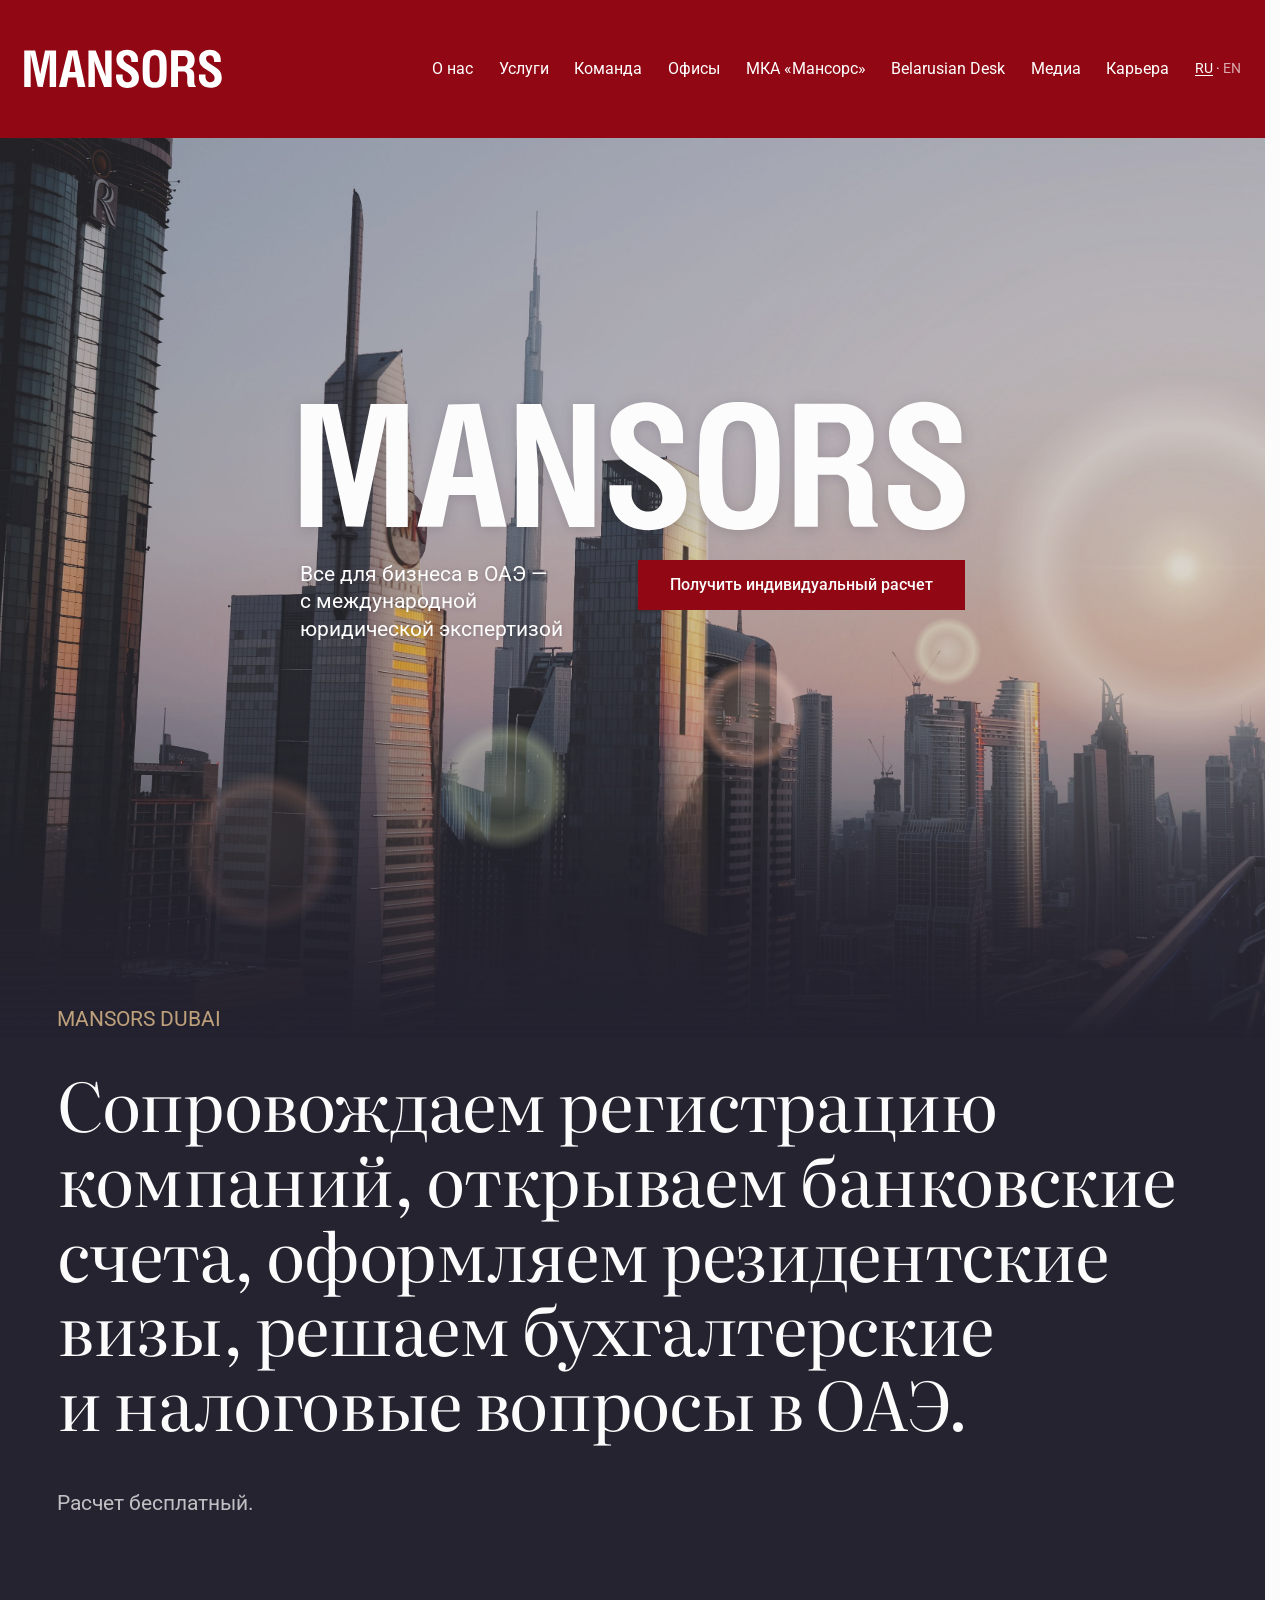
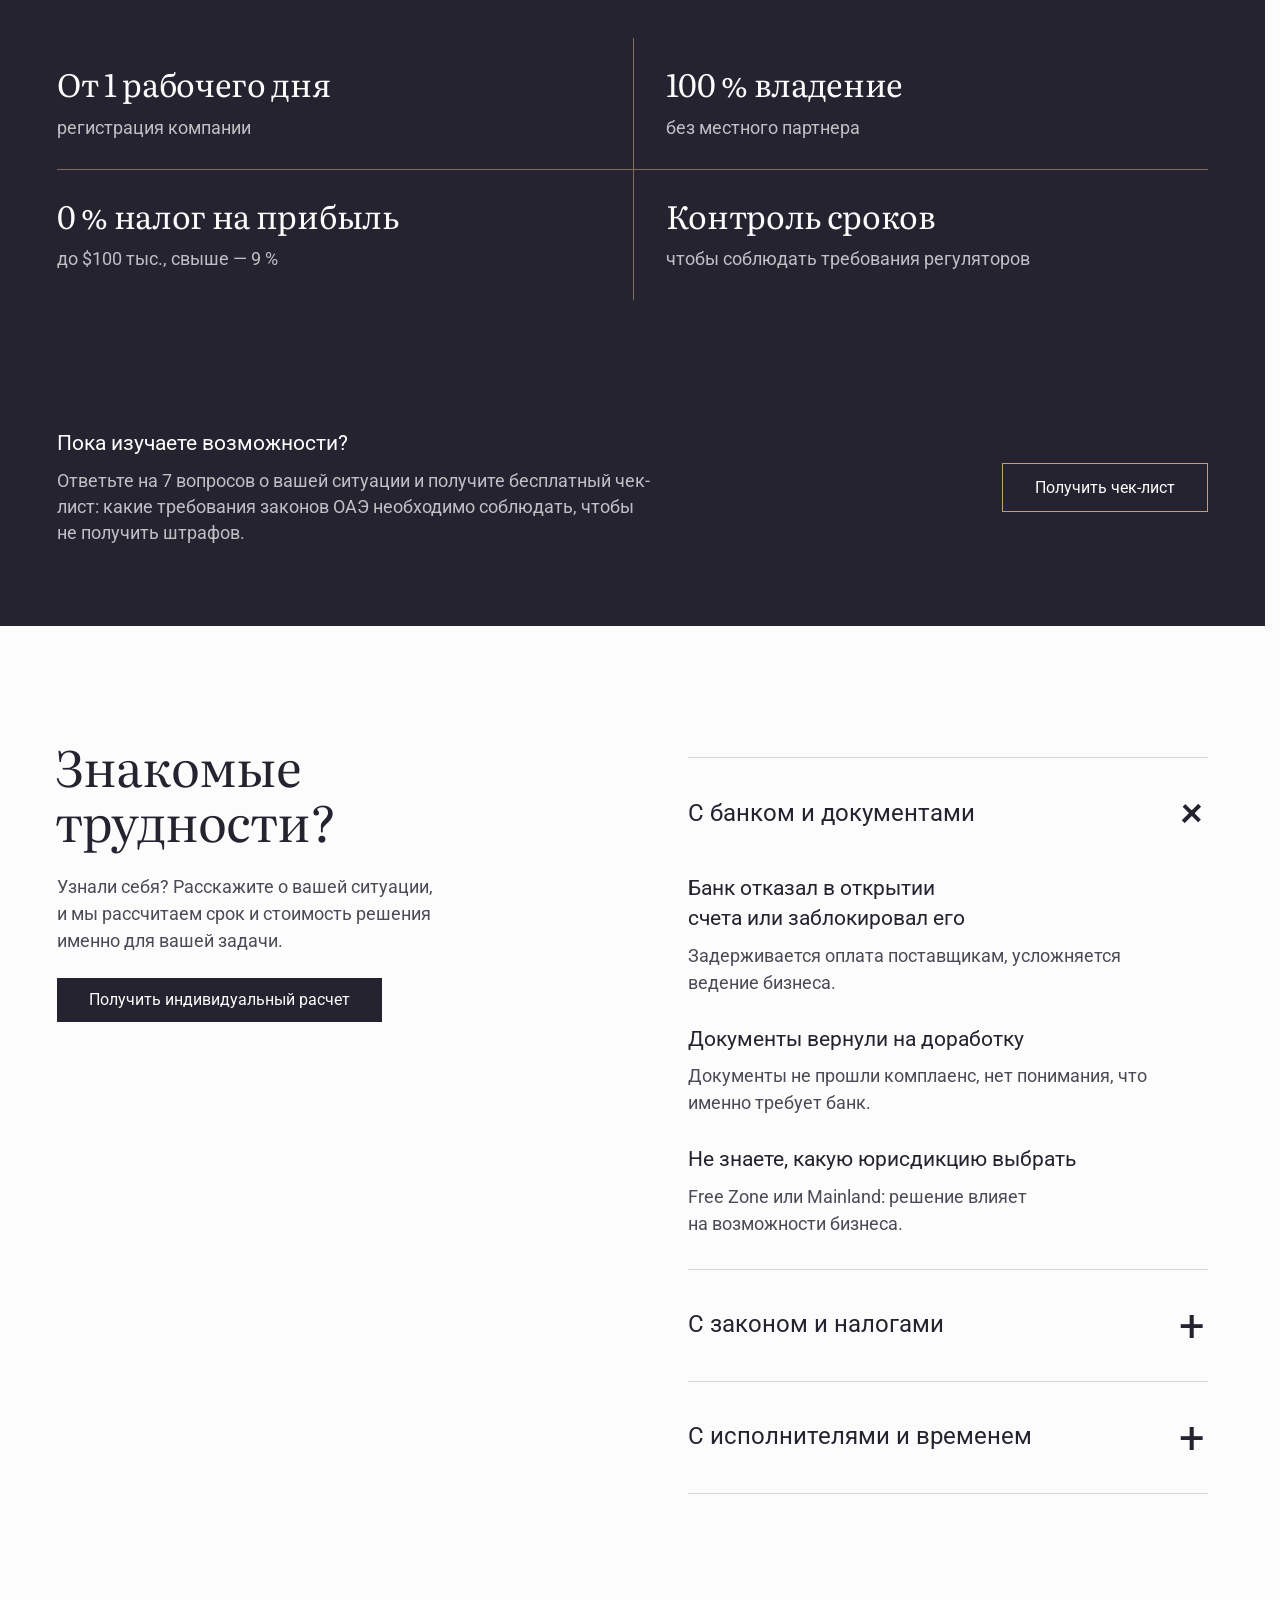
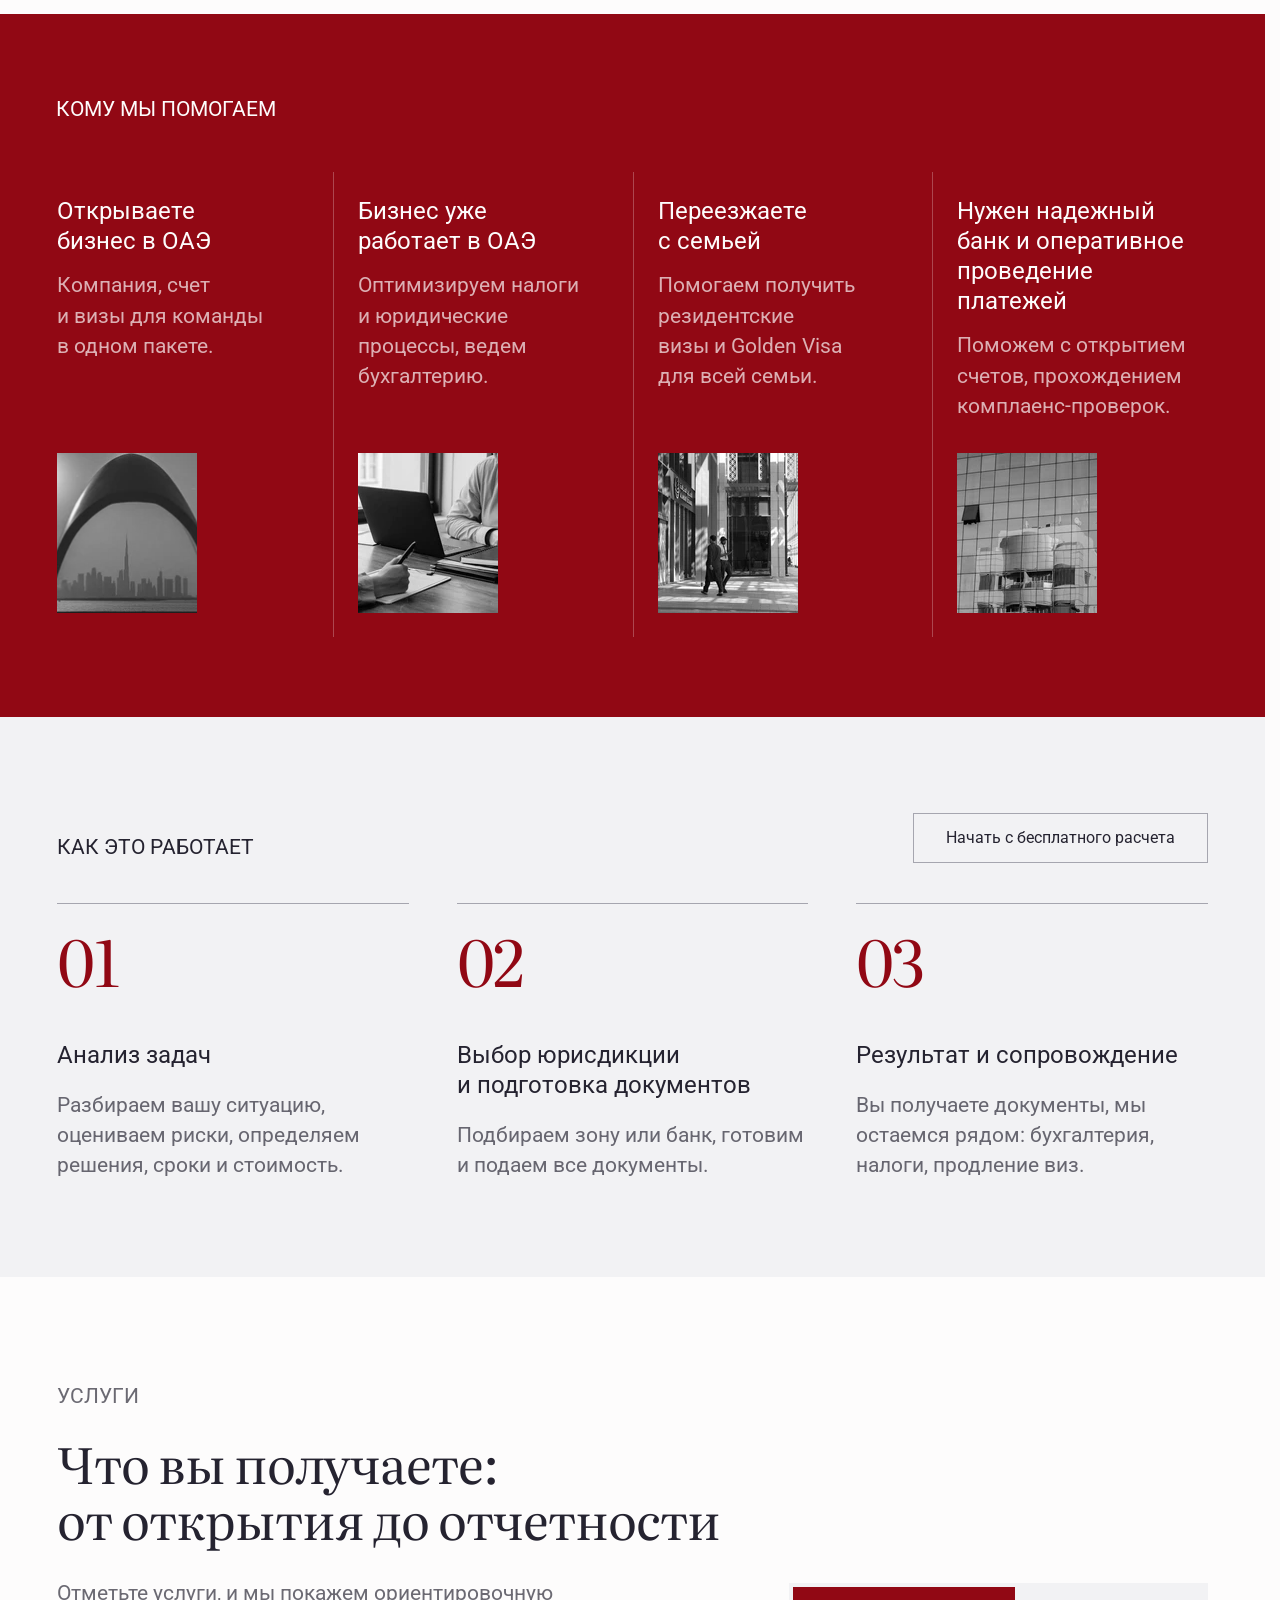
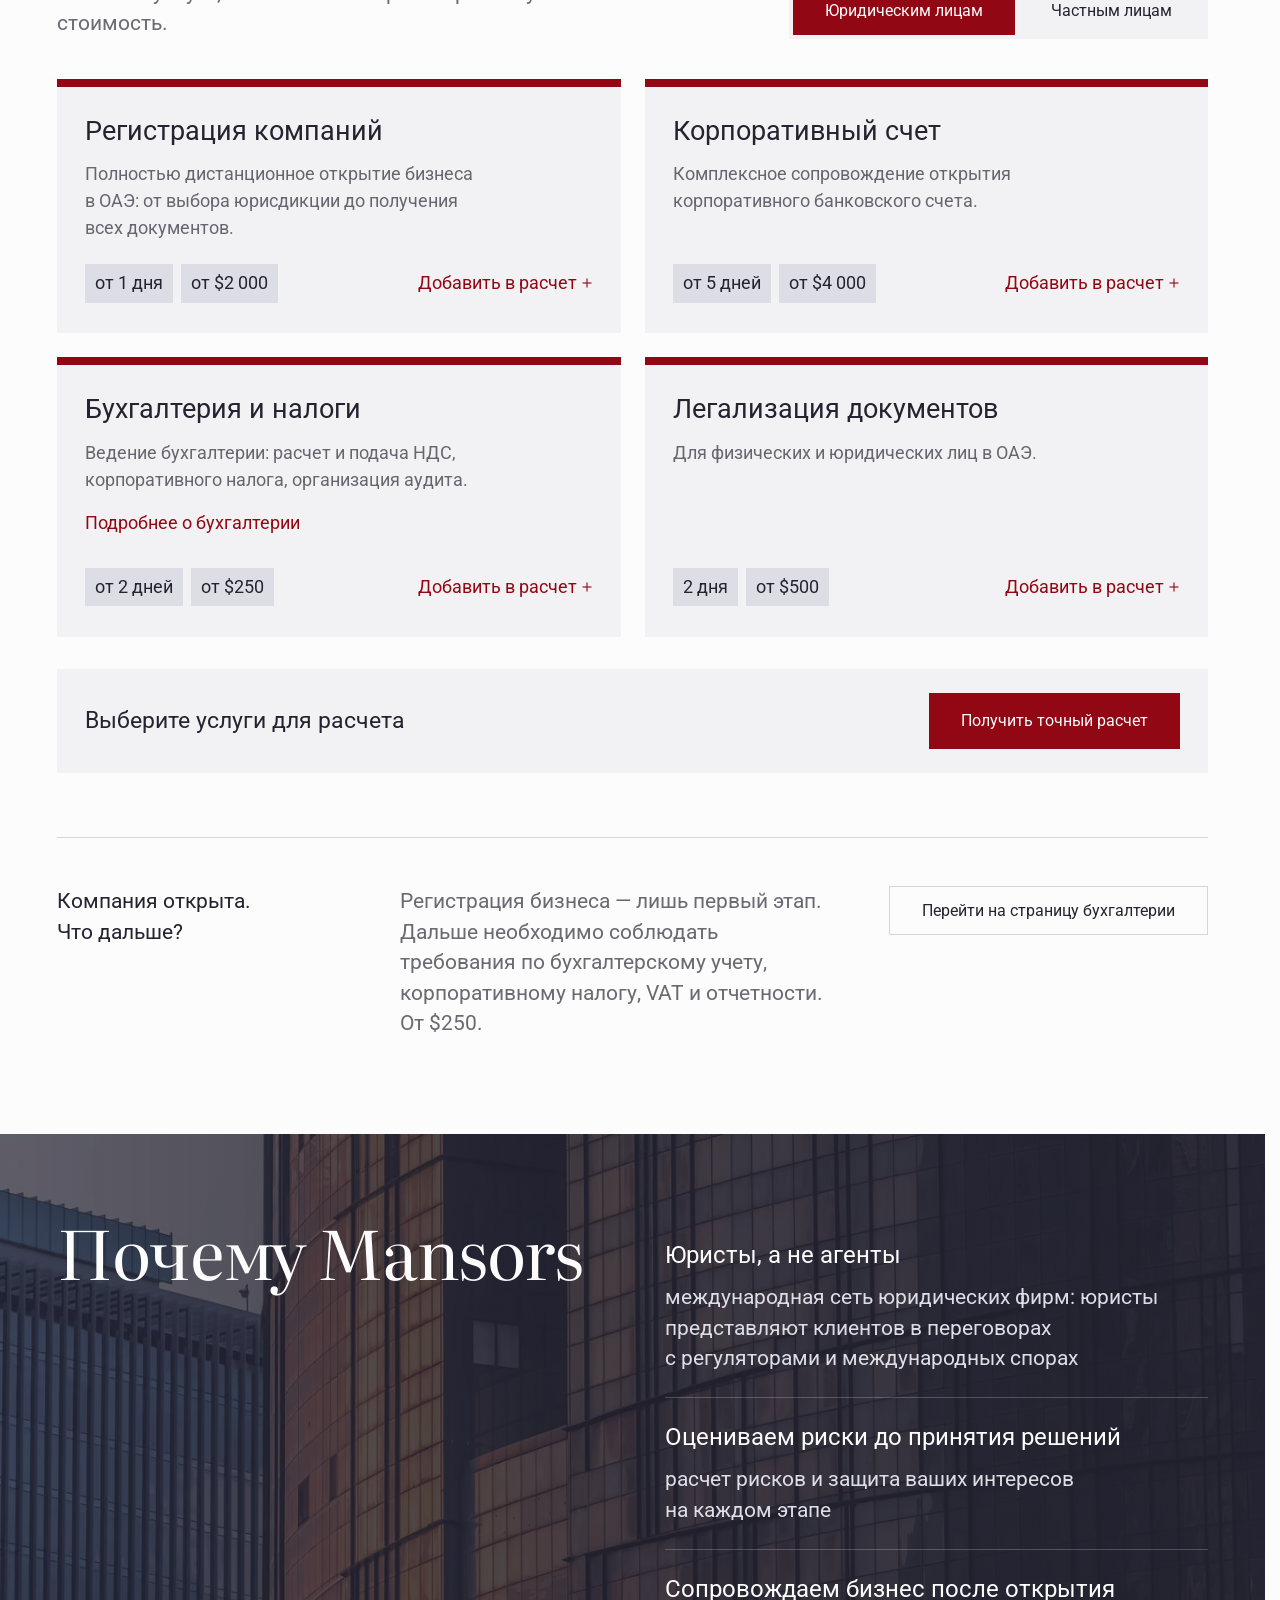
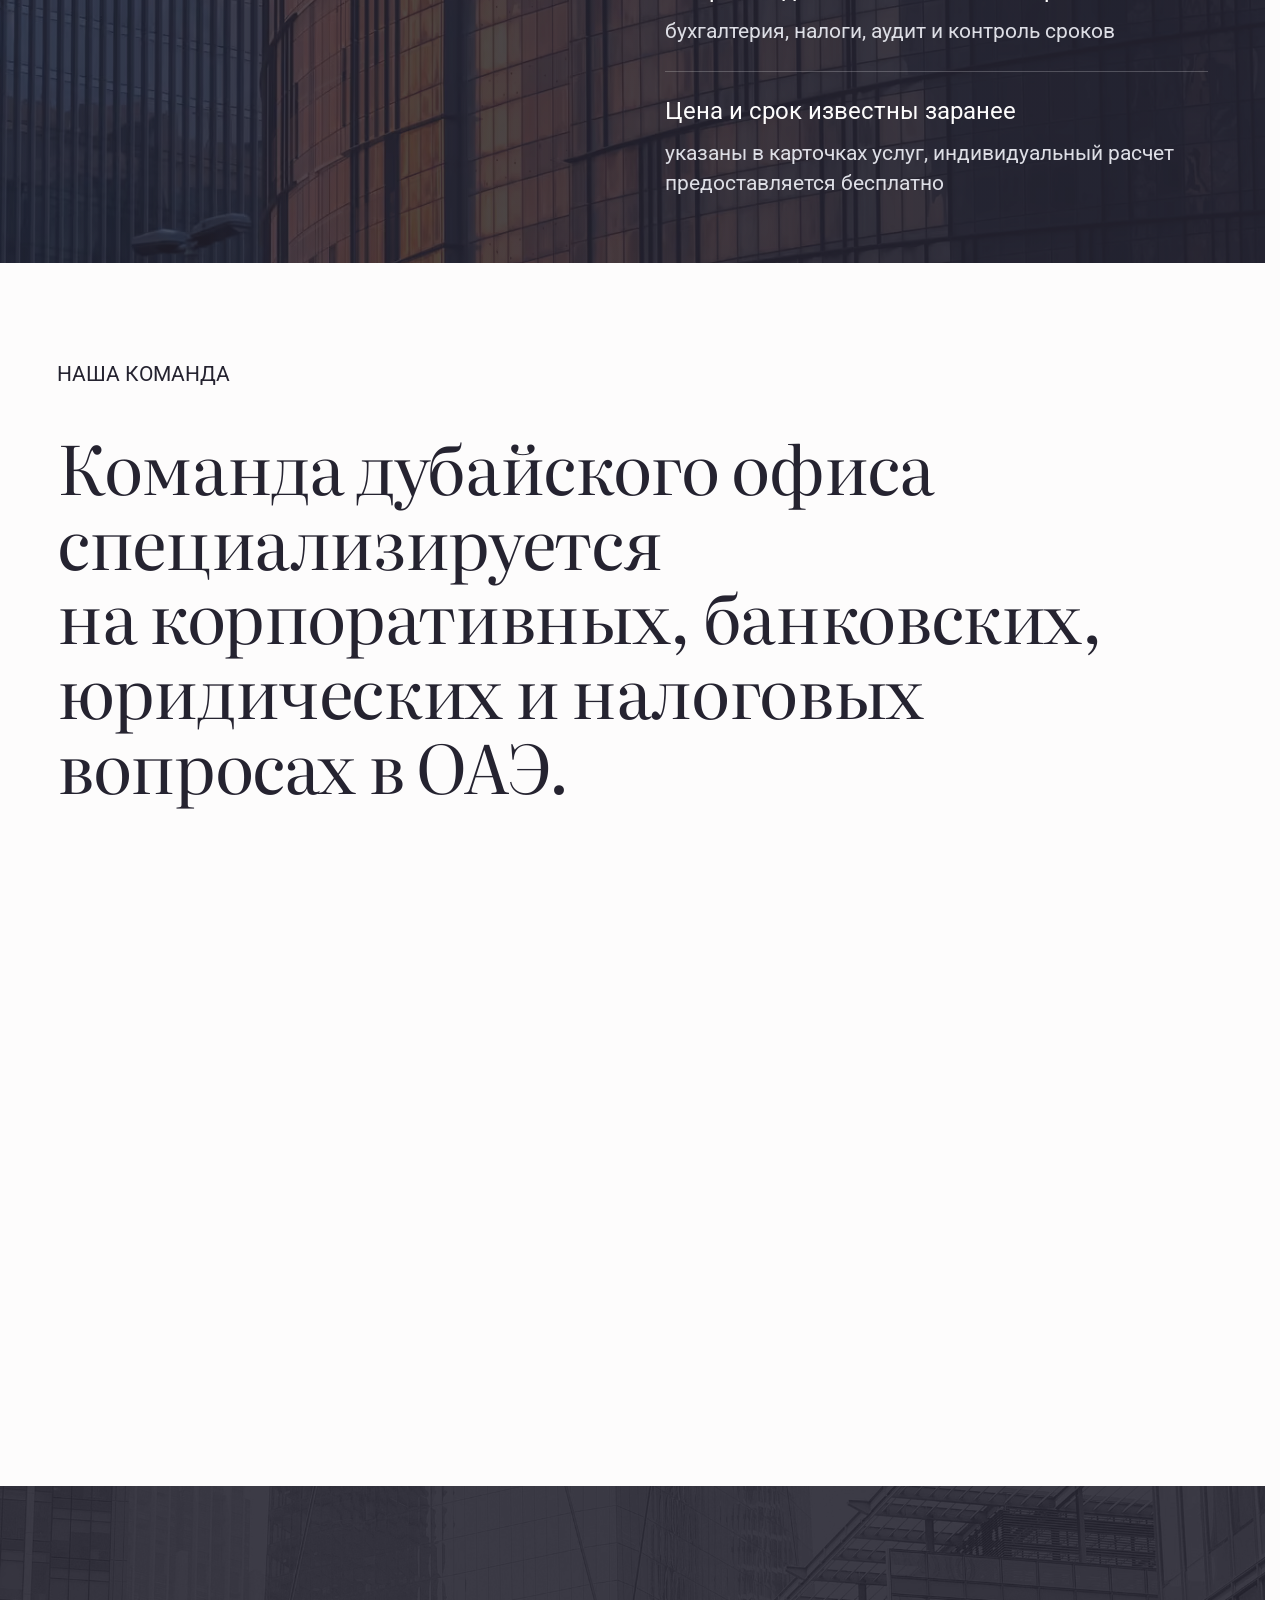
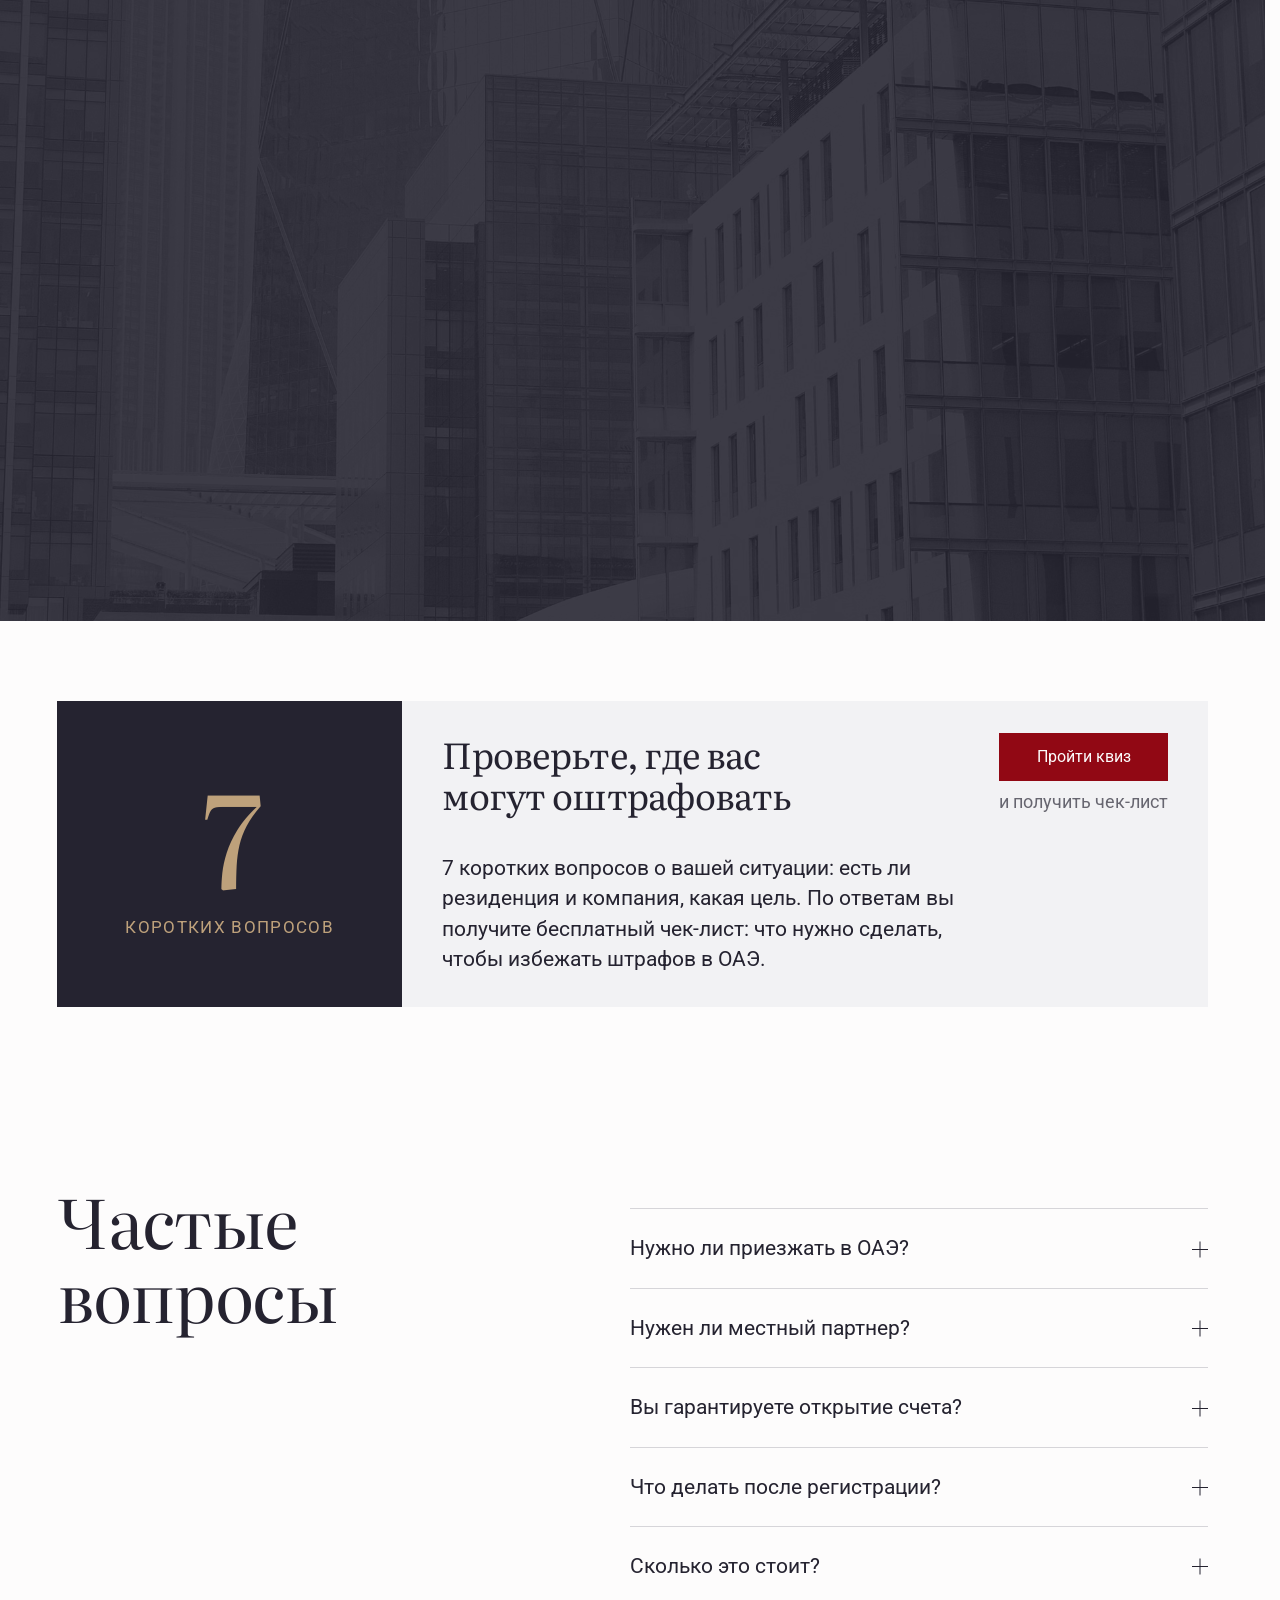
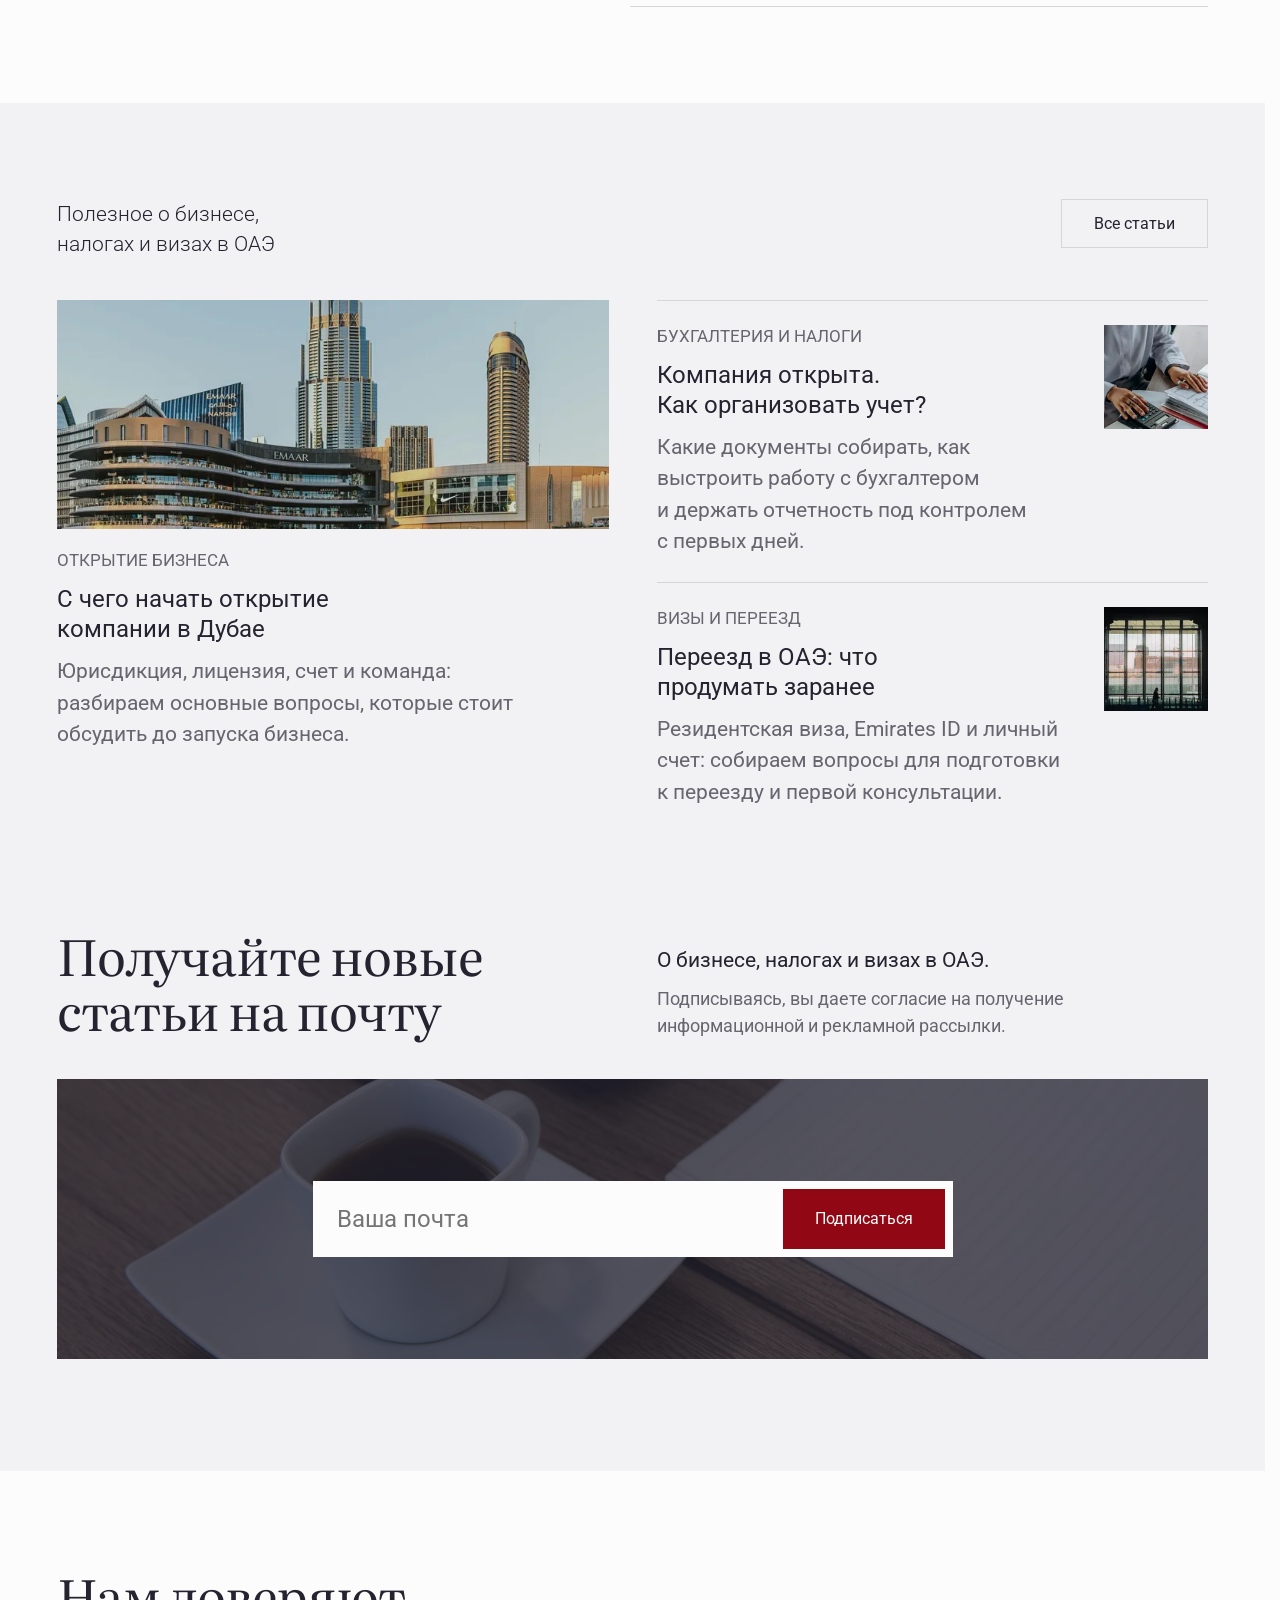
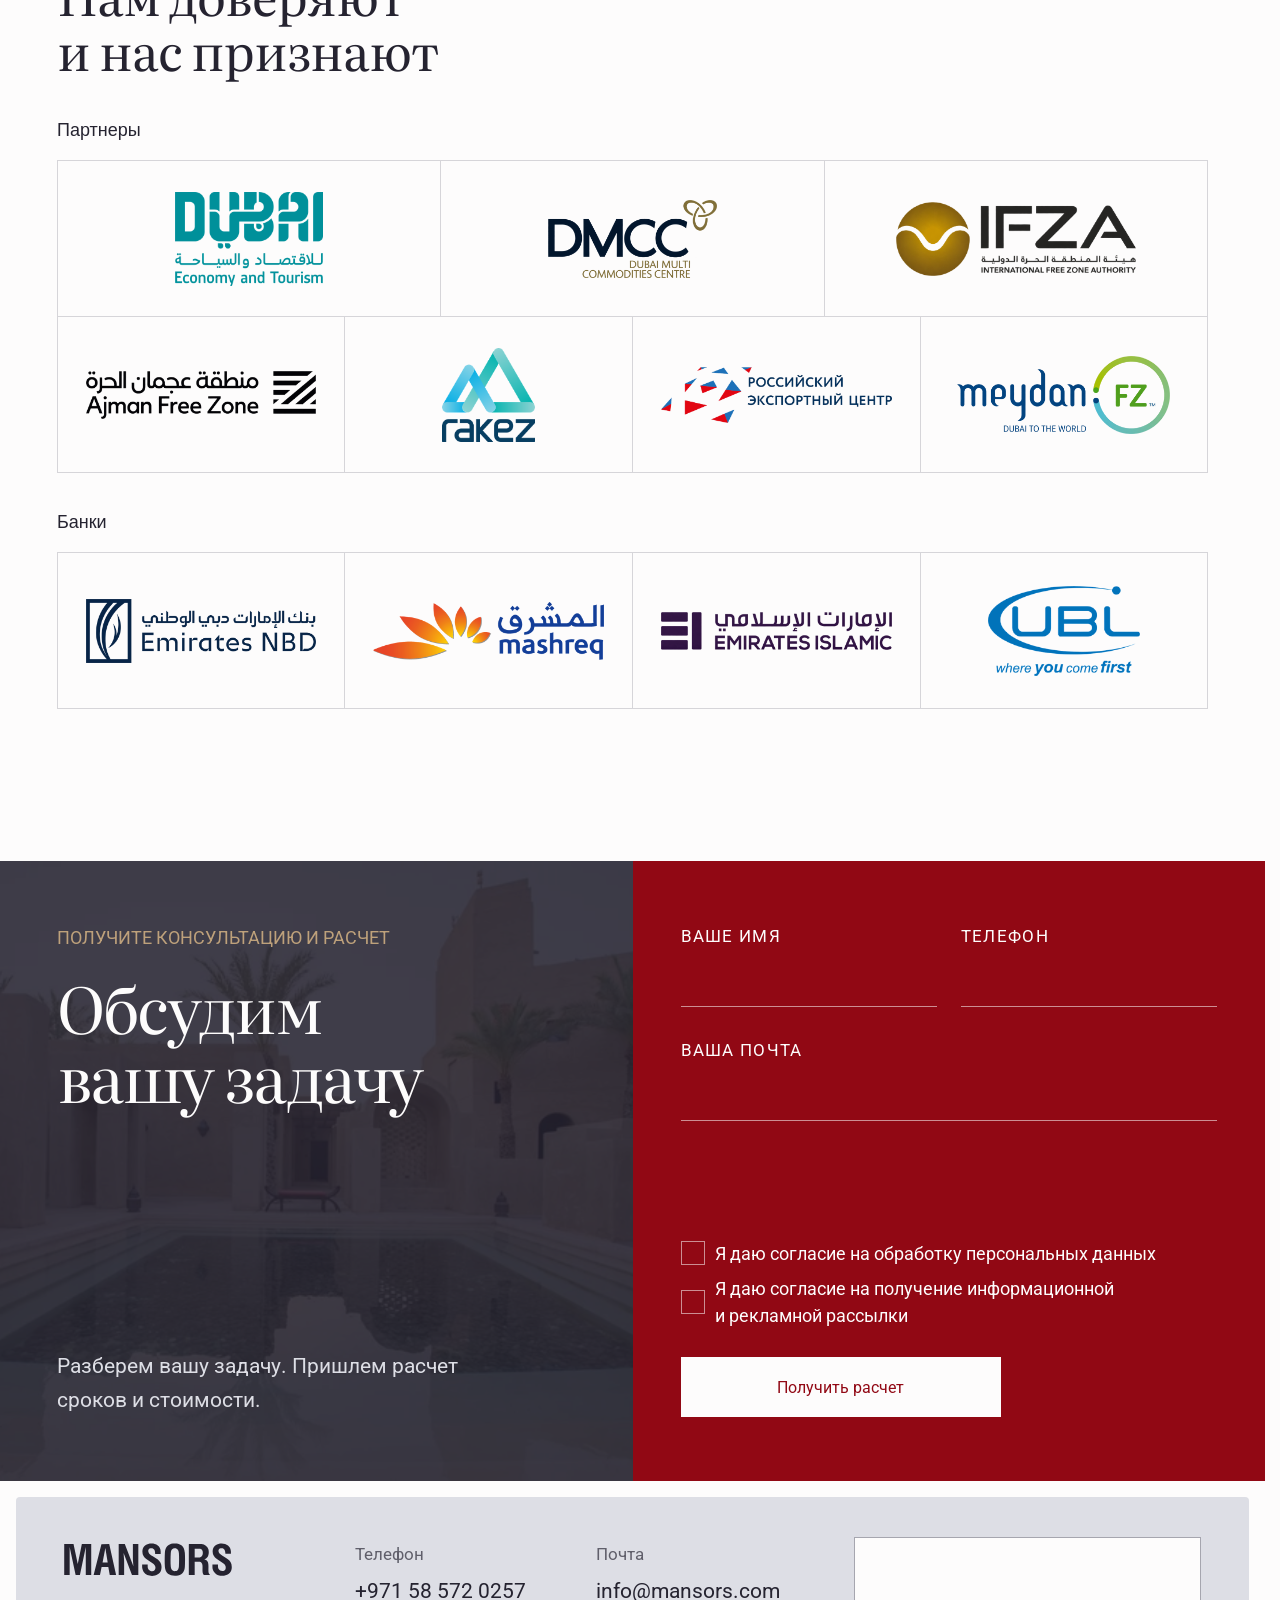
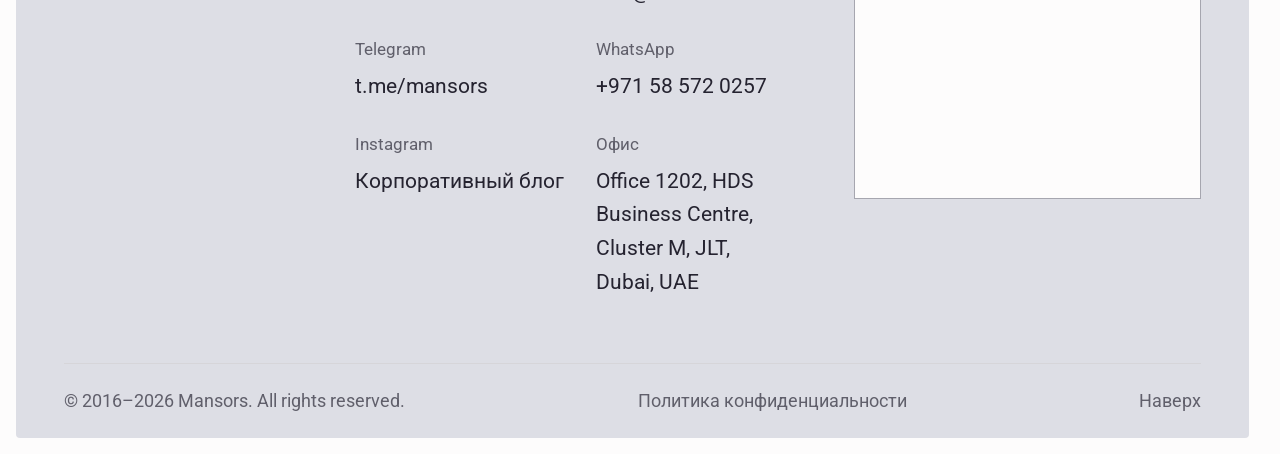
==== commit e9bbae1d: "Add files via upload" ====
--- a/full/index.html
+++ b/full/index.html
@@ -11,8 +11,8 @@
           }
         }, 6000);
       }
-    </script><title>Mansors Dubai | Все для бизнеса в ОАЭ</title><meta name="description" content="Компания, банковский счет, визы, бухгалтерия и налоги в ОАЭ. Разберите свою ситуацию и подготовьте запрос на индивидуальный расчет с Mansors Dubai."><meta name="robots" content="noindex,nofollow"><meta property="og:type" content="website"><meta property="og:title" content="Mansors Dubai | Все для бизнеса в ОАЭ"><meta property="og:description" content="Компания, банковский счет, визы, бухгалтерия и налоги в ОАЭ. Разберите свою ситуацию и подготовьте запрос на индивидуальный расчет с Mansors Dubai."><meta property="og:image" content="../og.png"><meta property="og:image:width" content="1200"><meta property="og:image:height" content="630"><meta property="og:image:alt" content="Mansors Dubai — Все для бизнеса в ОАЭ в одном месте"><meta name="twitter:card" content="summary_large_image"><meta name="twitter:title" content="Mansors Dubai | Все для бизнеса в ОАЭ"><meta name="twitter:description" content="Компания, банковский счет, визы, бухгалтерия и налоги в ОАЭ. Разберите свою ситуацию и подготовьте запрос на индивидуальный расчет с Mansors Dubai."><meta name="twitter:image" content="../og.png"><meta name="theme-color" content="#DDDEE5"><link rel="icon" href="../favicon.svg" type="image/svg+xml"><link rel="preload" href="../assets/roboto-cyrillic-wght-normal.fOt7epNf.woff2" as="font" type="font/woff2" crossorigin><link rel="preload" href="../assets/roboto-latin-wght-normal.ccAYIvAh.woff2" as="font" type="font/woff2" crossorigin><link rel="stylesheet" href="../assets/Typography.Cs8FKfh_.css"><link rel="stylesheet" href="../assets/DepthFullPage.CBRTKtAE.css"><link rel="stylesheet" href="../assets/site.B7dsUBJR.css"><style>.mansors-logo[data-astro-cid-ma3qvj5d]{flex-shrink:0;width:168px;height:auto;display:block}@media (width<=767px){.mansors-logo[data-astro-cid-ma3qvj5d]{width:144px}}
-</style><link rel="stylesheet" href="../assets/SituationSection.DlxDOO6x.css"></head><body id="top" class="full-page hero-preview" data-hero-variant="02" data-brand-tone="mono"><div class="hero-loader" aria-hidden="true"><div class="hero-loader__content"><div class="hero-loader__logo" aria-hidden="true"><svg width="133.538249" height="28.091708" viewBox="21.078750 20.159608 133.538249 28.091708" fill="none">
+    </script><title>Mansors Dubai | Все для бизнеса в ОАЭ</title><meta name="description" content="Компания, банковский счет, визы, бухгалтерия и налоги в ОАЭ. Разберите свою ситуацию и подготовьте запрос на индивидуальный расчет с Mansors Dubai."><meta name="robots" content="noindex,nofollow"><meta property="og:type" content="website"><meta property="og:title" content="Mansors Dubai | Все для бизнеса в ОАЭ"><meta property="og:description" content="Компания, банковский счет, визы, бухгалтерия и налоги в ОАЭ. Разберите свою ситуацию и подготовьте запрос на индивидуальный расчет с Mansors Dubai."><meta property="og:image" content="../og.png"><meta property="og:image:width" content="1200"><meta property="og:image:height" content="630"><meta property="og:image:alt" content="Mansors Dubai — Все для бизнеса в ОАЭ в одном месте"><meta name="twitter:card" content="summary_large_image"><meta name="twitter:title" content="Mansors Dubai | Все для бизнеса в ОАЭ"><meta name="twitter:description" content="Компания, банковский счет, визы, бухгалтерия и налоги в ОАЭ. Разберите свою ситуацию и подготовьте запрос на индивидуальный расчет с Mansors Dubai."><meta name="twitter:image" content="../og.png"><meta name="theme-color" content="#DDDEE5"><link rel="icon" href="../favicon.svg" type="image/svg+xml"><link rel="preload" href="../assets/roboto-cyrillic-wght-normal.fOt7epNf.woff2" as="font" type="font/woff2" crossorigin><link rel="preload" href="../assets/roboto-latin-wght-normal.ccAYIvAh.woff2" as="font" type="font/woff2" crossorigin><link rel="stylesheet" href="../assets/Typography.Cs8FKfh_.css"><link rel="stylesheet" href="../assets/DepthFullPage.AM274zvs.css"><link rel="stylesheet" href="../assets/site.B7dsUBJR.css"><style>.mansors-logo[data-astro-cid-ma3qvj5d]{flex-shrink:0;width:168px;height:auto;display:block}@media (width<=767px){.mansors-logo[data-astro-cid-ma3qvj5d]{width:144px}}
+</style><link rel="stylesheet" href="../assets/SituationSection.CqhcuOEa.css"></head><body id="top" class="full-page hero-preview" data-hero-variant="02" data-brand-tone="mono"><div class="hero-loader" aria-hidden="true"><div class="hero-loader__content"><div class="hero-loader__logo" aria-hidden="true"><svg width="133.538249" height="28.091708" viewBox="21.078750 20.159608 133.538249 28.091708" fill="none">
 <path d="M75.833 34.1037L76.2173 39.4505L69.3975 21.7725H64.5469V46.435H68.8692V35.1634L68.437 28.8533L75.1126 46.435H80.1554V21.7725H75.833V34.1037Z" fill="currentColor" />
 <path d="M95.3823 33.8633C93.6533 32.5146 90.1954 30.8768 88.8507 29.4318C87.554 28.083 87.7461 25.5301 89.8592 25.1929C92.7888 24.7112 93.6053 27.1678 93.5092 29.6244H97.9276V27.6495C97.9276 19.6053 84 19.1718 83.4237 27.1678C82.9435 33.4298 88.6586 34.4413 92.3086 37.6205C95.1421 40.1253 93.6533 44.2678 89.8592 43.1599C88.6586 42.8228 87.602 41.2332 87.602 40.0289V38.054H83.1836V40.2698C83.1836 41.185 83.952 43.2563 84.4323 44.027C87.4099 48.603 97.0152 48.1213 98.3599 42.2447C99.1283 38.7284 98.1678 36.0309 95.4303 33.9115L95.3823 33.8633Z" fill="currentColor" />
 <path d="M31.9883 37.6201L28.6265 21.7725H21.2305V46.435H25.5528V24.1809L30.2594 46.1942L30.3555 46.3387L33.7173 46.3868L38.3758 24.1809V46.435H42.6982V21.7725H35.2541L31.9883 37.6201Z" fill="currentColor" />
@@ -36,7 +36,7 @@
 <path d="M145.133 29.7686C143.5 28.3717 143.26 25.5779 145.71 25.1444C148.687 24.6627 149.408 27.1193 149.36 29.5759H153.778V27.6973C153.778 19.4604 139.85 19.1233 139.274 27.0711C138.794 33.3331 144.509 34.3447 148.159 37.5238C149.312 38.5354 149.792 39.4987 149.6 41.1365C149.216 43.7858 145.229 43.9303 144.029 41.7145C143.885 41.4737 143.5 40.2213 143.5 39.9804V38.0055H139.082V40.2213C139.082 42.9187 141.195 45.7126 143.693 46.5314C148.015 47.9765 153.874 46.5314 154.402 41.281C155.123 34.0075 149.504 33.4295 145.181 29.7686H145.133Z" fill="currentColor" />
 <path d="M136.589 45.5683C135.053 44.3159 136.878 38.0057 135.053 35.5491C134.428 34.6821 133.612 34.3931 132.651 33.9595C136.061 33.3815 136.686 28.8055 135.869 26.0117C135.149 23.555 132.939 21.9655 130.442 21.7246H120.501L120.309 21.9173V46.3871H124.967V35.9345H128.761C129.145 35.9345 130.058 36.368 130.298 36.657C132.315 38.5838 130.058 44.1714 132.219 46.3871H136.974C137.118 45.4719 136.878 45.8091 136.541 45.5683H136.589ZM130.634 31.5511C130.394 31.8401 129.338 32.4663 129.001 32.4663H124.967V25.4818H129.241C129.29 25.4818 130.154 25.819 130.25 25.9153C131.835 26.9269 131.787 30.2505 130.634 31.5511Z" fill="currentColor" />
 <path d="M117.088 28.4203C116.656 22.8327 112.91 20.906 107.723 21.4358C103.737 21.8212 101.528 24.6631 101.288 28.5648C101.095 31.7922 101.047 36.8981 101.288 40.1254C101.672 45.3758 105.418 47.3989 110.365 47.0136C114.591 46.6764 116.848 44.2198 117.136 39.9809C117.376 36.7536 117.376 31.6477 117.136 28.4203H117.088ZM112.43 39.162C112.334 41.0406 111.853 43.1119 109.596 43.3046C107.099 43.4972 106.09 41.9077 105.946 39.6437C105.706 36.7054 105.754 32.033 105.946 29.0465C106.042 27.4569 106.57 25.482 108.444 25.193C111.277 24.7595 112.238 26.7344 112.43 29.191C112.622 32.0812 112.622 36.2719 112.43 39.162Z" fill="currentColor" />
-</svg></h1><p class="brand-hero__tagline" data-astro-cid-7jynpyfe>Все для бизнеса в ОАЭ — с международной юридической экспертизой</p><a class="action action--inverse" href="#contact"><span class="action__text">Получить индивидуальный расчет</span></a></div></section><section class="hero-introduction hero-introduction--02 section-shell" id="introduction" aria-labelledby="introduction-title"><h2 class="hero-introduction-label" id="introduction-title">Mansors Dubai</h2><p class="editorial-statement">Сопровождаем регистрацию компаний, открываем банковские счета, оформляем резидентские визы, решаем бухгалтерские и налоговые вопросы в ОАЭ.</p><div class="hero-introduction-offset"><p class="hero-intro-note">Расчет бесплатный.</p></div><div class="hero-intro-facts"><div><p>От 1 рабочего дня</p><span>регистрация компании</span></div><div><p>100 % владение</p><span>без местного партнера</span></div><div><p>0 % налог на прибыль</p><span>до $100 тыс., свыше — 9 %</span></div><div><p>Контроль сроков</p><span>чтобы соблюдать требования регуляторов</span></div></div></section><section class="hero-checklist section-shell" aria-label="Чек-лист"><div><p class="hero-checklist-title">Пока изучаете возможности?</p><p class="hero-checklist-copy">Ответьте на 7 вопросов о вашей ситуации и получите бесплатный чек-лист: какие требования законов ОАЭ необходимо соблюдать, чтобы не получить штрафов.</p></div><a class="action action--link" href="#quiz"><span class="action__text">Получить чек-лист</span></a></section></div><section class="situation" id="situation" aria-labelledby="situation-title"><div class="section-shell situation__grid"><div class="situation__intro"><h2 id="situation-title">Знакомые<br>трудности?</h2><p>Узнали себя? Расскажите о вашей ситуации, и мы рассчитаем срок и стоимость решения именно для вашей задачи.</p><a class="action action--inverse" href="#contact"><span class="action__text">Получить индивидуальный расчет</span></a></div><div class="problem-groups"><details class="problem-group" open><summary><span>С банком и документами</span><span class="disclosure-icon" aria-hidden="true">+</span></summary><div class="problem-group__body"><article><h3>Банк отказал в открытии счета или заблокировал его</h3><p>Задерживается оплата поставщикам, усложняется ведение бизнеса.</p></article><article><h3>Документы вернули на доработку</h3><p>Документы не прошли комплаенс, нет понимания, что именно требует банк.</p></article><article><h3>Не знаете, какую юрисдикцию выбрать</h3><p>Free Zone или Mainland: решение влияет на возможности бизнеса.</p></article></div></details><details class="problem-group"><summary><span>С законом и налогами</span><span class="disclosure-icon" aria-hidden="true">+</span></summary><div class="problem-group__body"><article><h3>Нюансы налоговых требований</h3><p>Освобождение компании от VAT, правильные ставки налогов.</p></article><article><h3>Виза и Emirates ID</h3><p>Биометрия, медосмотр, оформление — организуем прозрачный процесс и сроки получения, обеспечиваем полное сопровождение.</p></article><article><h3>Бухгалтерия требует профессионального подхода</h3><p>Наладим бухгалтерские процессы и обеспечим соблюдение требований.</p></article></div></details><details class="problem-group"><summary><span>С исполнителями и временем</span><span class="disclosure-icon" aria-hidden="true">+</span></summary><div class="problem-group__body"><article><h3>Предыдущий провайдер не решил задачу</h3><p>Неопределенные сроки и недостаток юридической экспертизы могут приводить к задержкам и дополнительным расходам.</p></article><article><h3>Делали все самостоятельно</h3><p>Не учли требования государственных органов, зашли в тупик, сроки сильно сдвинулись.</p></article><article><h3>Хотите сосредоточиться на развитии бизнеса</h3><p>Доверьтесь нам: мы изучим задачу, предложим варианты, подготовим индивидуальный расчет.</p></article><article><h3>Требуется оперативное решение проблемы</h3><p>Открытие компании, оформление виз, банковских счетов — оценим ситуацию и подготовим индивидуальный план действий.</p></article></div></details></div></div></section><section class="audiences" id="solutions" aria-labelledby="audiences-title"><div class="section-shell"><div class="audiences__heading"><h2 id="audiences-title">Кому мы помогаем</h2></div><div class="audiences__gallery"><article class="audience audience--1"><img src="../assets/audience-dubai-18179690.vAAQ-jea_Z1NCAK2.webp" srcset="../assets/audience-dubai-18179690.vAAQ-jea_Z2gc0aq.webp 290w, ../assets/audience-dubai-18179690.vAAQ-jea_Z1LLVQE.webp 580w, ../assets/audience-dubai-18179690.vAAQ-jea_Z22oOJJ.webp 870w" alt="Бурдж-Халифа по центру арки Dubai Creek Harbour" loading="lazy" sizes="(max-width: 767px) 232px, 290px" decoding="async" width="1600" height="886" class="concept-photo audience-photo"><div class="audience__copy"><h3><a class="audience-link" href="#services">Открываете бизнес в ОАЭ</a></h3><p>Компания, счет и визы для команды в одном пакете.</p></div></article><article class="audience audience--2"><img src="../assets/operations-5673489.CbqRJTTr_Z1McYgI.webp" srcset="../assets/operations-5673489.CbqRJTTr_Z1fijRw.webp 112w, ../assets/operations-5673489.CbqRJTTr_Z14ouUY.webp 140w, ../assets/operations-5673489.CbqRJTTr_2iKfRq.webp 224w, ../assets/operations-5673489.CbqRJTTr_1kNNNM.webp 280w, ../assets/operations-5673489.CbqRJTTr_LBGNr.webp 336w, ../assets/operations-5673489.CbqRJTTr_2r5m2r.webp 420w" alt="Обсуждение документов за рабочим столом" loading="lazy" sizes="(max-width: 767px) 112px, 140px" decoding="async" width="490" height="560" class="concept-photo audience-photo"><div class="audience__copy"><h3><a class="audience-link" href="#services">Бизнес уже работает в ОАЭ</a></h3><p>Оптимизируем налоги и юридические процессы, ведем бухгалтерию.</p></div></article><article class="audience audience--3"><img src="../assets/relocation-31413041.Dp08PiAk_1cc3a7.webp" srcset="../assets/relocation-31413041.Dp08PiAk_Z1t8Bgp.webp 112w, ../assets/relocation-31413041.Dp08PiAk_14CaQG.webp 140w, ../assets/relocation-31413041.Dp08PiAk_Z3iG9K.webp 224w, ../assets/relocation-31413041.Dp08PiAk_ZnhBun.webp 280w, ../assets/relocation-31413041.Dp08PiAk_1mwdVT.webp 336w, ../assets/relocation-31413041.Dp08PiAk_2hmjdg.webp 420w" alt="Пешеходная улица в деловом районе Дубая" loading="lazy" sizes="(max-width: 767px) 112px, 140px" decoding="async" width="490" height="560" class="concept-photo audience-photo"><div class="audience__copy"><h3><a class="audience-link" href="#services">Переезжаете с семьей</a></h3><p>Помогаем получить резидентские визы и Golden Visa для всей семьи.</p></div></article><article class="audience audience--4"><img src="../assets/banking-16271955.C-_e75c4_Z26IyK2.webp" srcset="../assets/banking-16271955.C-_e75c4_Z1sUEaY.webp 112w, ../assets/banking-16271955.C-_e75c4_Z1dNLq8.webp 140w, ../assets/banking-16271955.C-_e75c4_1tsN13.webp 224w, ../assets/banking-16271955.C-_e75c4_2fI0PX.webp 280w, ../assets/banking-16271955.C-_e75c4_ZDjRAQ.webp 336w, ../assets/banking-16271955.C-_e75c4_1zTxhX.webp 420w" alt="Отражение жилого здания в стеклянном фасаде" loading="lazy" sizes="(max-width: 767px) 112px, 140px" decoding="async" width="490" height="560" class="concept-photo audience-photo"><div class="audience__copy"><h3><a class="audience-link" href="#services">Нужен надежный банк и оперативное проведение платежей</a></h3><p>Поможем с открытием счетов, прохождением комплаенс-проверок.</p></div></article></div></div></section><section class="full-process full-section" aria-labelledby="process-title"><div class="section-shell"><div class="full-section-heading"><h2 id="process-title">Как это работает</h2><a class="action action--link" href="#contact"><span class="action__text">Начать с бесплатного расчета</span></a></div><ol class="full-steps"><li><span class="full-step-number" aria-hidden="true">01</span><h3>Анализ задач</h3><p>Разбираем вашу ситуацию, оцениваем риски, определяем решения, сроки и стоимость.</p></li><li><span class="full-step-number" aria-hidden="true">02</span><h3>Выбор юрисдикции и подготовка документов</h3><p>Подбираем зону или банк, готовим и подаем все документы.</p></li><li><span class="full-step-number" aria-hidden="true">03</span><h3>Результат и сопровождение</h3><p>Вы получаете документы, мы остаемся рядом: бухгалтерия, налоги, продление виз.</p></li></ol><div class="transfer-section-action mobile-section-action"><a class="action action--link" href="#contact"><span class="action__text">Начать с бесплатного расчета</span></a></div></div></section><section class="full-services full-section section-shell" id="services" aria-labelledby="services-title"><div class="service-tabs" data-service-tabs data-astro-cid-p4h3ndx4><div class="service-tabs__header" data-astro-cid-p4h3ndx4><div class="full-services-intro"><p class="services-eyebrow">Услуги</p><h2 id="services-title">Что вы получаете: от открытия до отчетности</h2><p class="restored-section-copy">Отметьте услуги, и мы покажем ориентировочную стоимость.</p></div><div class="service-tabs__switch" role="tablist" aria-label="Услуги для" data-astro-cid-p4h3ndx4><button type="button" role="tab" id="services-tab-b" aria-controls="services-panel-b" aria-selected="true" tabindex="0" data-astro-cid-p4h3ndx4>Юридическим лицам</button><button type="button" role="tab" id="services-tab-p" aria-controls="services-panel-p" aria-selected="false" tabindex="-1" data-astro-cid-p4h3ndx4>Частным лицам</button></div></div><div class="service-tabs__panel" role="tabpanel" id="services-panel-b" aria-labelledby="services-tab-b" tabindex="0" data-astro-cid-p4h3ndx4><article class="full-service-card" id="service-b-1" data-astro-cid-p4h3ndx4><div class="service-card-copy" data-astro-cid-p4h3ndx4><h3 data-astro-cid-p4h3ndx4>Регистрация компаний</h3><p data-astro-cid-p4h3ndx4>Полностью дистанционное открытие бизнеса в ОАЭ: от выбора юрисдикции до получения всех документов.</p></div><div class="service-card-bottom" data-astro-cid-p4h3ndx4><div class="full-service-meta" data-astro-cid-p4h3ndx4><span data-astro-cid-p4h3ndx4>от 1 дня</span><strong data-astro-cid-p4h3ndx4>от $2 000</strong></div><button class="service-pick" type="button" data-service-name="Регистрация компаний" data-service-price="2000" aria-pressed="false" aria-label="Включить в расчет: Регистрация компаний" disabled data-astro-cid-p4h3ndx4><span data-service-label data-astro-cid-p4h3ndx4>Добавить в расчет</span><svg class="service-pick-icon" width="12" height="12" viewBox="0 0 16 16" fill="none" aria-hidden="true" data-astro-cid-p4h3ndx4><path d="M2 8h12" stroke="currentColor" stroke-width="1.5" data-astro-cid-p4h3ndx4></path><path class="service-pick-icon__vertical" d="M8 2v12" stroke="currentColor" stroke-width="1.5" data-astro-cid-p4h3ndx4></path></svg></button></div></article><article class="full-service-card" id="service-b-2" data-astro-cid-p4h3ndx4><div class="service-card-copy" data-astro-cid-p4h3ndx4><h3 data-astro-cid-p4h3ndx4>Корпоративный счет</h3><p data-astro-cid-p4h3ndx4>Комплексное сопровождение открытия корпоративного банковского счета.</p></div><div class="service-card-bottom" data-astro-cid-p4h3ndx4><div class="full-service-meta" data-astro-cid-p4h3ndx4><span data-astro-cid-p4h3ndx4>от 5 дней</span><strong data-astro-cid-p4h3ndx4>от $4 000</strong></div><button class="service-pick" type="button" data-service-name="Корпоративный счет" data-service-price="4000" aria-pressed="false" aria-label="Включить в расчет: Корпоративный счет" disabled data-astro-cid-p4h3ndx4><span data-service-label data-astro-cid-p4h3ndx4>Добавить в расчет</span><svg class="service-pick-icon" width="12" height="12" viewBox="0 0 16 16" fill="none" aria-hidden="true" data-astro-cid-p4h3ndx4><path d="M2 8h12" stroke="currentColor" stroke-width="1.5" data-astro-cid-p4h3ndx4></path><path class="service-pick-icon__vertical" d="M8 2v12" stroke="currentColor" stroke-width="1.5" data-astro-cid-p4h3ndx4></path></svg></button></div></article><article class="full-service-card" id="service-b-3" data-astro-cid-p4h3ndx4><div class="service-card-copy" data-astro-cid-p4h3ndx4><h3 data-astro-cid-p4h3ndx4>Бухгалтерия и налоги</h3><p data-astro-cid-p4h3ndx4>Ведение бухгалтерии: расчет и подача НДС, корпоративного налога, организация аудита.</p><a class="service-details-link" href="https://mansors.com/dubai/accounting" data-astro-cid-p4h3ndx4>Подробнее о бухгалтерии</a></div><div class="service-card-bottom" data-astro-cid-p4h3ndx4><div class="full-service-meta" data-astro-cid-p4h3ndx4><span data-astro-cid-p4h3ndx4>от 2 дней</span><strong data-astro-cid-p4h3ndx4>от $250</strong></div><button class="service-pick" type="button" data-service-name="Бухгалтерия и налоги" data-service-price="250" aria-pressed="false" aria-label="Включить в расчет: Бухгалтерия и налоги" disabled data-astro-cid-p4h3ndx4><span data-service-label data-astro-cid-p4h3ndx4>Добавить в расчет</span><svg class="service-pick-icon" width="12" height="12" viewBox="0 0 16 16" fill="none" aria-hidden="true" data-astro-cid-p4h3ndx4><path d="M2 8h12" stroke="currentColor" stroke-width="1.5" data-astro-cid-p4h3ndx4></path><path class="service-pick-icon__vertical" d="M8 2v12" stroke="currentColor" stroke-width="1.5" data-astro-cid-p4h3ndx4></path></svg></button></div></article><article class="full-service-card" id="service-b-4" data-astro-cid-p4h3ndx4><div class="service-card-copy" data-astro-cid-p4h3ndx4><h3 data-astro-cid-p4h3ndx4>Легализация документов</h3><p data-astro-cid-p4h3ndx4>Для физических и юридических лиц в ОАЭ.</p></div><div class="service-card-bottom" data-astro-cid-p4h3ndx4><div class="full-service-meta" data-astro-cid-p4h3ndx4><span data-astro-cid-p4h3ndx4>2 дня</span><strong data-astro-cid-p4h3ndx4>от $500</strong></div><button class="service-pick" type="button" data-service-name="Легализация документов" data-service-price="500" aria-pressed="false" aria-label="Включить в расчет: Легализация документов" disabled data-astro-cid-p4h3ndx4><span data-service-label data-astro-cid-p4h3ndx4>Добавить в расчет</span><svg class="service-pick-icon" width="12" height="12" viewBox="0 0 16 16" fill="none" aria-hidden="true" data-astro-cid-p4h3ndx4><path d="M2 8h12" stroke="currentColor" stroke-width="1.5" data-astro-cid-p4h3ndx4></path><path class="service-pick-icon__vertical" d="M8 2v12" stroke="currentColor" stroke-width="1.5" data-astro-cid-p4h3ndx4></path></svg></button></div></article></div><div class="service-tabs__panel" role="tabpanel" id="services-panel-p" aria-labelledby="services-tab-p" tabindex="0" hidden data-astro-cid-p4h3ndx4><article class="full-service-card" id="service-p-1" data-astro-cid-p4h3ndx4><div class="service-card-copy" data-astro-cid-p4h3ndx4><h3 data-astro-cid-p4h3ndx4>Получение Emirates ID</h3><p data-astro-cid-p4h3ndx4>Резидентская виза: биометрия, медосмотр, оформление Emirates ID.</p></div><div class="service-card-bottom" data-astro-cid-p4h3ndx4><div class="full-service-meta" data-astro-cid-p4h3ndx4><span data-astro-cid-p4h3ndx4>от 3 дней</span><strong data-astro-cid-p4h3ndx4>от $2 500</strong></div><button class="service-pick" type="button" data-service-name="Получение Emirates ID" data-service-price="2500" aria-pressed="false" aria-label="Включить в расчет: Получение Emirates ID" disabled data-astro-cid-p4h3ndx4><span data-service-label data-astro-cid-p4h3ndx4>Добавить в расчет</span><svg class="service-pick-icon" width="12" height="12" viewBox="0 0 16 16" fill="none" aria-hidden="true" data-astro-cid-p4h3ndx4><path d="M2 8h12" stroke="currentColor" stroke-width="1.5" data-astro-cid-p4h3ndx4></path><path class="service-pick-icon__vertical" d="M8 2v12" stroke="currentColor" stroke-width="1.5" data-astro-cid-p4h3ndx4></path></svg></button></div></article><article class="full-service-card" id="service-p-2" data-astro-cid-p4h3ndx4><div class="service-card-copy" data-astro-cid-p4h3ndx4><h3 data-astro-cid-p4h3ndx4>Открытие личного счета</h3><p data-astro-cid-p4h3ndx4>Подбор банка, подготовка документов, сопровождение на встречах.</p></div><div class="service-card-bottom" data-astro-cid-p4h3ndx4><div class="full-service-meta" data-astro-cid-p4h3ndx4><span data-astro-cid-p4h3ndx4>от 1 дня</span><strong data-astro-cid-p4h3ndx4>от $1 000</strong></div><button class="service-pick" type="button" data-service-name="Открытие личного счета" data-service-price="1000" aria-pressed="false" aria-label="Включить в расчет: Открытие личного счета" disabled data-astro-cid-p4h3ndx4><span data-service-label data-astro-cid-p4h3ndx4>Добавить в расчет</span><svg class="service-pick-icon" width="12" height="12" viewBox="0 0 16 16" fill="none" aria-hidden="true" data-astro-cid-p4h3ndx4><path d="M2 8h12" stroke="currentColor" stroke-width="1.5" data-astro-cid-p4h3ndx4></path><path class="service-pick-icon__vertical" d="M8 2v12" stroke="currentColor" stroke-width="1.5" data-astro-cid-p4h3ndx4></path></svg></button></div></article><article class="full-service-card" id="service-p-3" data-astro-cid-p4h3ndx4><div class="service-card-copy" data-astro-cid-p4h3ndx4><h3 data-astro-cid-p4h3ndx4>Получение золотой визы</h3><p data-astro-cid-p4h3ndx4>Право на проживание до 10 лет.</p></div><div class="service-card-bottom" data-astro-cid-p4h3ndx4><div class="full-service-meta" data-astro-cid-p4h3ndx4><span data-astro-cid-p4h3ndx4>2 дня</span><strong data-astro-cid-p4h3ndx4>от $4 000</strong></div><button class="service-pick" type="button" data-service-name="Получение золотой визы" data-service-price="4000" aria-pressed="false" aria-label="Включить в расчет: Получение золотой визы" disabled data-astro-cid-p4h3ndx4><span data-service-label data-astro-cid-p4h3ndx4>Добавить в расчет</span><svg class="service-pick-icon" width="12" height="12" viewBox="0 0 16 16" fill="none" aria-hidden="true" data-astro-cid-p4h3ndx4><path d="M2 8h12" stroke="currentColor" stroke-width="1.5" data-astro-cid-p4h3ndx4></path><path class="service-pick-icon__vertical" d="M8 2v12" stroke="currentColor" stroke-width="1.5" data-astro-cid-p4h3ndx4></path></svg></button></div></article><article class="full-service-card" id="service-p-4" data-astro-cid-p4h3ndx4><div class="service-card-copy" data-astro-cid-p4h3ndx4><h3 data-astro-cid-p4h3ndx4>Легализация документов</h3><p data-astro-cid-p4h3ndx4>Для физических и юридических лиц в ОАЭ.</p></div><div class="service-card-bottom" data-astro-cid-p4h3ndx4><div class="full-service-meta" data-astro-cid-p4h3ndx4><span data-astro-cid-p4h3ndx4>2 дня</span><strong data-astro-cid-p4h3ndx4>от $500</strong></div><button class="service-pick" type="button" data-service-name="Легализация документов" data-service-price="500" aria-pressed="false" aria-label="Включить в расчет: Легализация документов" disabled data-astro-cid-p4h3ndx4><span data-service-label data-astro-cid-p4h3ndx4>Добавить в расчет</span><svg class="service-pick-icon" width="12" height="12" viewBox="0 0 16 16" fill="none" aria-hidden="true" data-astro-cid-p4h3ndx4><path d="M2 8h12" stroke="currentColor" stroke-width="1.5" data-astro-cid-p4h3ndx4></path><path class="service-pick-icon__vertical" d="M8 2v12" stroke="currentColor" stroke-width="1.5" data-astro-cid-p4h3ndx4></path></svg></button></div></article></div></div><script type="module">document.querySelectorAll(`[data-service-tabs]`).forEach(e=>{let t=Array.from(e.querySelectorAll(`[role="tab"]`)),n=Array.from(e.querySelectorAll(`[role="tabpanel"]`)),r=(e,r=!1)=>{t.forEach((t,r)=>{t.setAttribute(`aria-selected`,String(r===e)),t.tabIndex=r===e?0:-1,n[r].hidden=r!==e}),r&&t[e].focus()};t.forEach((e,n)=>{e.addEventListener(`click`,()=>r(n)),e.addEventListener(`keydown`,e=>{let i=e.key===`ArrowRight`?(n+1)%t.length:e.key===`ArrowLeft`?(n-1+t.length)%t.length:e.key===`Home`?0:e.key===`End`?t.length-1:null;i!==null&&(e.preventDefault(),r(i,!0))})});let i=()=>{let e=n.findIndex(e=>Array.from(e.querySelectorAll(`[id]`)).some(e=>`#${e.id}`===location.hash));e>=0&&(r(e),document.getElementById(location.hash.slice(1))?.scrollIntoView())};window.addEventListener(`hashchange`,i),i()});</script><div class="full-service-summary"><p data-service-total role="status">Выберите услуги для расчета</p><a class="action action--primary" href="#contact"><span class="action__text">Получить точный расчет</span></a></div><aside class="full-accounting"><div><h3>Компания открыта. Что дальше?</h3><p>Регистрация бизнеса — лишь первый этап. Дальше необходимо соблюдать требования по бухгалтерскому учету, корпоративному налогу, VAT и отчетности. От $250.</p></div><a class="action action--link" href="https://mansors.com/dubai/accounting"><span class="action__text">Перейти на страницу бухгалтерии</span></a></aside></section><section class="full-why" id="why" aria-labelledby="why-title" data-why-motion data-astro-cid-lqnv5hkn><img src="../assets/why-20448237.DmQxUXBF_2icTqQ.avif" srcset="../assets/why-20448237.DmQxUXBF_Z2wfNe8.avif 720w, ../assets/why-20448237.DmQxUXBF_2pogOr.avif 1440w, ../assets/why-20448237.DmQxUXBF_NgbQQ.avif 2160w" alt loading="lazy" sizes="calc(100vw + 80px)" data-astro-cid-lqnv5hkn="true" decoding="async" width="2400" height="3600" class="full-why-background"><img src="../assets/why-reflection-20448237.B1B79JNm_Z1rKQO4.avif" srcset="../assets/why-reflection-20448237.B1B79JNm_XBDcW.avif 640w, ../assets/why-reflection-20448237.B1B79JNm_2lvWEu.avif 960w, ../assets/why-reflection-20448237.B1B79JNm_Z1rKQO4.avif 1200w" alt loading="lazy" sizes="calc(100vw + 80px)" data-astro-cid-lqnv5hkn="true" decoding="async" width="1200" height="1800" class="full-why-reflection"><div class="section-shell full-why-grid" data-astro-cid-lqnv5hkn><h2 id="why-title" data-astro-cid-lqnv5hkn>Почему Mansors</h2><div class="full-reasons" data-astro-cid-lqnv5hkn><article data-astro-cid-lqnv5hkn><span aria-hidden="true" data-astro-cid-lqnv5hkn>01</span><div data-astro-cid-lqnv5hkn><h3 data-astro-cid-lqnv5hkn>Юристы, а не агенты</h3><p data-astro-cid-lqnv5hkn>международная сеть юридических фирм: юристы представляют клиентов в переговорах с регуляторами и международных спорах</p></div></article><article data-astro-cid-lqnv5hkn><span aria-hidden="true" data-astro-cid-lqnv5hkn>02</span><div data-astro-cid-lqnv5hkn><h3 data-astro-cid-lqnv5hkn>Оцениваем риски до принятия решений</h3><p data-astro-cid-lqnv5hkn>расчет рисков и защита ваших интересов на каждом этапе</p></div></article><article data-astro-cid-lqnv5hkn><span aria-hidden="true" data-astro-cid-lqnv5hkn>03</span><div data-astro-cid-lqnv5hkn><h3 data-astro-cid-lqnv5hkn>Сопровождаем бизнес после открытия</h3><p data-astro-cid-lqnv5hkn>бухгалтерия, налоги, аудит и контроль сроков</p></div></article><article data-astro-cid-lqnv5hkn><span aria-hidden="true" data-astro-cid-lqnv5hkn>04</span><div data-astro-cid-lqnv5hkn><h3 data-astro-cid-lqnv5hkn>Цена и срок известны заранее</h3><p data-astro-cid-lqnv5hkn>указаны в карточках услуг, индивидуальный расчет предоставляется бесплатно</p></div></article></div></div></section><script type="module">document.querySelectorAll(`[data-why-motion]`).forEach(e=>{let t=matchMedia(`(prefers-reduced-motion: reduce)`),n=!1,r=0,i=()=>{if(r=0,!n||document.hidden||t.matches)return;let i=e.getBoundingClientRect(),a=Math.max(0,Math.min(1,(innerHeight-i.top)/(innerHeight+i.height)));e.style.setProperty(`--why-parallax`,`${(a-.5)*(innerWidth<768?280:460)}px`),e.style.setProperty(`--why-reflection-parallax`,`${(a-.5)*(innerWidth<768?160:300)}px`)},a=()=>{r||=requestAnimationFrame(i)};new IntersectionObserver(([e])=>{n=e.isIntersecting,a()}).observe(e),window.addEventListener(`scroll`,()=>{n&&a()},{passive:!0}),window.addEventListener(`resize`,a,{passive:!0}),document.addEventListener(`visibilitychange`,a),t.addEventListener(`change`,a)});</script><section class="full-team full-section section-shell" aria-labelledby="team-title"><div class="full-section-heading"><h2 id="team-title">Наша команда</h2><p class="editorial-statement">Команда дубайского офиса специализируется на корпоративных, банковских, юридических и налоговых вопросах в ОАЭ.</p></div><div class="full-team-grid"><article><picture><source srcset="../team/01-vladimir-hq-548.webp 548w, ../team/01-vladimir-hq.webp 1096w" sizes="(max-width: 767px) calc((100vw - 56px) / 2), (min-width: 1920px) 414px, calc((100vw - 8.9vw - 72px) / 4)" type="image/webp"><img class="team-portrait" src="../team/01-vladimir-hq.webp" alt="Владимир Хвалей" width="1096" height="1428" loading="lazy" decoding="async"></picture><h3>Владимир Хвалей</h3><p>Партнер</p></article><article><picture><source srcset="../team/02-roman-hq-548.webp 548w, ../team/02-roman-hq.webp 1096w" sizes="(max-width: 767px) calc((100vw - 56px) / 2), (min-width: 1920px) 414px, calc((100vw - 8.9vw - 72px) / 4)" type="image/webp"><img class="team-portrait" src="../team/02-roman-hq.webp" alt="Роман Зыков" width="1096" height="1428" loading="lazy" decoding="async"></picture><h3>Роман Зыков</h3><p>Партнер</p></article><article><picture><source srcset="../team/03-alexandra-hq-548.webp 548w, ../team/03-alexandra-hq.webp 1096w" sizes="(max-width: 767px) calc((100vw - 56px) / 2), (min-width: 1920px) 414px, calc((100vw - 8.9vw - 72px) / 4)" type="image/webp"><img class="team-portrait" src="../team/03-alexandra-hq.webp" alt="Александра Шмарко-Кудрявцева" width="1096" height="1428" loading="lazy" decoding="async"></picture><h3>Александра Шмарко-Кудрявцева</h3><p>Партнер</p></article><article><picture><source srcset="../team/04-renat-hq-548.webp 548w, ../team/04-renat-hq.webp 1096w" sizes="(max-width: 767px) calc((100vw - 56px) / 2), (min-width: 1920px) 414px, calc((100vw - 8.9vw - 72px) / 4)" type="image/webp"><img class="team-portrait" src="../team/04-renat-hq.webp" alt="Ренат Баймухаметов" width="1096" height="1428" loading="lazy" decoding="async"></picture><h3>Ренат Баймухаметов</h3><p>Партнер, адвокат</p></article></div><div class="full-team-actions"><details class="full-team-more"><summary><span class="team-more-open">Показать всю команду</span><span class="team-more-close">Свернуть команду</span></summary><div class="full-team-grid"><article><picture><source srcset="../team/05-andrey-hq-548.webp 548w, ../team/05-andrey-hq.webp 1096w" sizes="(max-width: 767px) calc((100vw - 56px) / 2), (min-width: 1920px) 414px, calc((100vw - 8.9vw - 72px) / 4)" type="image/webp"><img class="team-portrait" src="../team/05-andrey-hq.webp" alt="Андрей Хвалей" width="1096" height="1428" loading="lazy" decoding="async"></picture><h3>Андрей Хвалей</h3><p>Директор, ОАЭ</p></article><article><picture><source srcset="../team/06-anna-hq-548.webp 548w, ../team/06-anna-hq.webp 1096w" sizes="(max-width: 767px) calc((100vw - 56px) / 2), (min-width: 1920px) 414px, calc((100vw - 8.9vw - 72px) / 4)" type="image/webp"><img class="team-portrait" src="../team/06-anna-hq.webp" alt="Анна Мальцева" width="1096" height="1428" loading="lazy" decoding="async"></picture><h3>Анна Мальцева</h3><p>Советник</p></article><article><picture><source srcset="../team/07-oksana-hq-548.webp 548w, ../team/07-oksana-hq.webp 1096w" sizes="(max-width: 767px) calc((100vw - 56px) / 2), (min-width: 1920px) 414px, calc((100vw - 8.9vw - 72px) / 4)" type="image/webp"><img class="team-portrait" src="../team/07-oksana-hq.webp" alt="Оксана Тюсина" width="1096" height="1428" loading="lazy" decoding="async"></picture><h3>Оксана Тюсина</h3><p>Советник</p></article><article><picture><source srcset="../team/08-dinar-b-hq-548.webp 548w, ../team/08-dinar-b-hq.webp 1096w" sizes="(max-width: 767px) calc((100vw - 56px) / 2), (min-width: 1920px) 414px, calc((100vw - 8.9vw - 72px) / 4)" type="image/webp"><img class="team-portrait" src="../team/08-dinar-b-hq.webp" alt="Динар Салахутдинов" width="1096" height="1428" loading="lazy" decoding="async"></picture><h3>Динар Салахутдинов</h3><p>Партнер, адвокат</p></article><article><picture><source srcset="../team/09-nano-hq-548.webp 548w, ../team/09-nano-hq.webp 1096w" sizes="(max-width: 767px) calc((100vw - 56px) / 2), (min-width: 1920px) 414px, calc((100vw - 8.9vw - 72px) / 4)" type="image/webp"><img class="team-portrait" src="../team/09-nano-hq.webp" alt="Нано Каджая" width="1096" height="1428" loading="lazy" decoding="async"></picture><h3>Нано Каджая</h3><p>Юрист</p></article><article><picture><source srcset="../team/10-boris-kruglikov-hq-548.webp 548w, ../team/10-boris-kruglikov-hq.webp 1096w" sizes="(max-width: 767px) calc((100vw - 56px) / 2), (min-width: 1920px) 414px, calc((100vw - 8.9vw - 72px) / 4)" type="image/webp"><img class="team-portrait" src="../team/10-boris-kruglikov-hq.webp" alt="Борис Кругликов" width="1096" height="1428" loading="lazy" decoding="async"></picture><h3>Борис Кругликов</h3><p>Юрист</p></article><article><picture><source srcset="../team/11-alexey-hq-548.webp 548w, ../team/11-alexey-hq.webp 1096w" sizes="(max-width: 767px) calc((100vw - 56px) / 2), (min-width: 1920px) 414px, calc((100vw - 8.9vw - 72px) / 4)" type="image/webp"><img class="team-portrait" src="../team/11-alexey-hq.webp" alt="Алексей Шитиков" width="1096" height="1428" loading="lazy" decoding="async"></picture><h3>Алексей Шитиков</h3><p>Юрист</p></article><article><picture><source srcset="../team/12-eva-hq-548.webp 548w, ../team/12-eva-hq.webp 1096w" sizes="(max-width: 767px) calc((100vw - 56px) / 2), (min-width: 1920px) 414px, calc((100vw - 8.9vw - 72px) / 4)" type="image/webp"><img class="team-portrait" src="../team/12-eva-hq.webp" alt="Ева Тучкова" width="1096" height="1428" loading="lazy" decoding="async"></picture><h3>Ева Тучкова</h3><p>Младший юрист</p></article><article><picture><source srcset="../team/13-ivan-hq-548.webp 548w, ../team/13-ivan-hq.webp 1096w" sizes="(max-width: 767px) calc((100vw - 56px) / 2), (min-width: 1920px) 414px, calc((100vw - 8.9vw - 72px) / 4)" type="image/webp"><img class="team-portrait" src="../team/13-ivan-hq.webp" alt="Иван Коломойцев" width="1096" height="1428" loading="lazy" decoding="async"></picture><h3>Иван Коломойцев</h3><p>Младший юрист</p></article><article><picture><source srcset="../team/14-boris-karpychev-hq-548.webp 548w, ../team/14-boris-karpychev-hq.webp 1096w" sizes="(max-width: 767px) calc((100vw - 56px) / 2), (min-width: 1920px) 414px, calc((100vw - 8.9vw - 72px) / 4)" type="image/webp"><img class="team-portrait" src="../team/14-boris-karpychev-hq.webp" alt="Борис Карпычев" width="1096" height="1428" loading="lazy" decoding="async"></picture><h3>Борис Карпычев</h3><p>Управляющий юрист, адвокат</p></article><article><picture><source srcset="../team/15-fedor-hq-548.webp 548w, ../team/15-fedor-hq.webp 1096w" sizes="(max-width: 767px) calc((100vw - 56px) / 2), (min-width: 1920px) 414px, calc((100vw - 8.9vw - 72px) / 4)" type="image/webp"><img class="team-portrait" src="../team/15-fedor-hq.webp" alt="Федор Носов" width="1096" height="1428" loading="lazy" decoding="async"></picture><h3>Федор Носов</h3><p>Помощник юриста</p></article></div></details><a class="action action--primary" href="#contact"><span class="action__text">Обсудить задачу с командой</span></a></div></section><section class="full-cases full-section" id="cases" aria-labelledby="cases-title" data-reviews data-why-motion data-astro-cid-rygekw6w><img src="../assets/reviews-11875766.muZekdRY_Z1Y6wYY.avif" srcset="../assets/reviews-11875766.muZekdRY_Hr5ii.avif 720w, ../assets/reviews-11875766.muZekdRY_1N3vsp.avif 1200w, ../assets/reviews-11875766.muZekdRY_gQOWd.avif 1920w, ../assets/reviews-11875766.muZekdRY_oRVsT.avif 2160w" alt loading="lazy" sizes="100vw" data-astro-cid-rygekw6w="true" decoding="async" width="2200" height="3300" class="reviews-background"><div class="section-shell" data-astro-cid-rygekw6w><div class="reviews-heading" data-astro-cid-rygekw6w><h2 id="cases-title" data-astro-cid-rygekw6w>Наши клиенты о нас</h2></div><div class="reviews-navigation" role="group" aria-label="Навигация по отзывам" hidden data-astro-cid-rygekw6w><button type="button" data-reviews-prev aria-label="Предыдущие отзывы" aria-controls="reviews-track" data-astro-cid-rygekw6w><svg viewBox="0 0 24 24" width="24" height="24" fill="none" aria-hidden="true"><path d="M5 12h14m-6-6 6 6-6 6" stroke="currentColor" stroke-width="1.5" stroke-linecap="square" stroke-linejoin="miter"></path></svg></button><button type="button" data-reviews-next aria-label="Следующие отзывы" aria-controls="reviews-track" data-astro-cid-rygekw6w><svg viewBox="0 0 24 24" width="24" height="24" fill="none" aria-hidden="true"><path d="M5 12h14m-6-6 6 6-6 6" stroke="currentColor" stroke-width="1.5" stroke-linecap="square" stroke-linejoin="miter"></path></svg></button></div><div class="reviews-track" id="reviews-track" tabindex="0" role="region" aria-label="Отзывы клиентов — прокручиваемый список" data-astro-cid-rygekw6w><article class="review-card" data-astro-cid-rygekw6w><p class="review-context" data-astro-cid-rygekw6w>30 дней · переезд и первый контракт в Дубае</p><blockquote data-astro-cid-rygekw6w>Я был приятно удивлен четкостью и прозрачностью всех этапов… Мы смогли сосредоточиться на запуске продукта.</blockquote><div class="review-author" data-astro-cid-rygekw6w><h3 data-astro-cid-rygekw6w>Дмитрий, Россия · IT-компания</h3><p data-astro-cid-rygekw6w>Лицензия в Dubai Silicon Oasis, 4 визы, корпоративный счет</p></div></article><article class="review-card" data-astro-cid-rygekw6w><p class="review-context" data-astro-cid-rygekw6w>Mainland и склад · поставка из Китая выстроена</p><blockquote data-astro-cid-rygekw6w>Я обратилась в три компании, и только в Mansors мне все объяснили.</blockquote><div class="review-author" data-astro-cid-rygekw6w><h3 data-astro-cid-rygekw6w>Алия, Казахстан · торговая компания</h3><p data-astro-cid-rygekw6w>Регистрация, подбор склада, работа с логистикой</p></div></article><article class="review-card" data-astro-cid-rygekw6w><p class="review-context" data-astro-cid-rygekw6w>2 дня · Golden Visa для семьи из 4 человек</p><blockquote data-astro-cid-rygekw6w>Помогли получить золотую визу за 2 дня — фантастика!</blockquote><div class="review-author" data-astro-cid-rygekw6w><h3 data-astro-cid-rygekw6w>Виталий, Россия · инвестиции в недвижимость</h3><p data-astro-cid-rygekw6w>Оформлена 10-летняя виза владельцу, жене и двум детям</p></div></article><article class="review-card" data-astro-cid-rygekw6w><p class="review-context" data-astro-cid-rygekw6w>2,5 недели · корпоративный счет и первые тендеры</p><blockquote data-astro-cid-rygekw6w>Вошли в рынок быстро и без бюрократии.</blockquote><div class="review-author" data-astro-cid-rygekw6w><h3 data-astro-cid-rygekw6w>Сергей, Беларусь · инжиниринговая компания</h3><p data-astro-cid-rygekw6w>Лицензия в SRTIP, предложения поданы в ОАЭ и Саудовской Аравии</p></div></article></div><div class="full-section-end reviews-actions" data-astro-cid-rygekw6w><a class="action action--link" href="https://www.google.com/search?hl=en-PL&amp;gl=pl&amp;q=Mansors,+HDS+Business+Centre+-+JLT,+Cluster+M+-+office+1202+12th+floor+-+Dubai+-+United+Arab+Emirates&amp;ludocid=1280094727649500385&amp;lsig=AB86z5WYAMs-EGMKeEzSfsxTmpik#lrd=0x3e5f6d5ae7726127:0x11c3cf5f60661ce1,3" target="_blank" rel="noopener noreferrer"><span class="action__text">Оставить отзыв</span></a><a class="action action--primary" href="#contact"><span class="action__text">Хочу так же</span></a></div></div></section><script type="module">document.querySelectorAll(`[data-reviews]`).forEach(e=>{let t=e.querySelector(`.reviews-track`),n=e.querySelector(`.reviews-navigation`),r=e.querySelector(`[data-reviews-prev]`),i=e.querySelector(`[data-reviews-next]`),a=0,o=0,s=!1,c=()=>Math.max(0,t.scrollWidth-t.clientWidth),l=()=>{let e=s?o:t.scrollLeft;r.disabled=e<=1,i.disabled=e>=c()-1,n.hidden=c()<=1},u=e=>{o=Math.max(0,Math.min(c(),(s?o:t.scrollLeft)+e*a)),s=!0,t.scrollTo({left:o,behavior:matchMedia(`(prefers-reduced-motion: reduce)`).matches?`instant`:`smooth`}),l()};r.addEventListener(`click`,()=>u(-1)),i.addEventListener(`click`,()=>u(1)),t.addEventListener(`scroll`,()=>{Math.abs(t.scrollLeft-o)<=1&&(s=!1),l()},{passive:!0});let d=()=>{s=!1};t.addEventListener(`pointerdown`,d),t.addEventListener(`wheel`,d,{passive:!0}),t.addEventListener(`keydown`,d);let f=()=>{a=t.querySelector(`.review-card`).getBoundingClientRect().width+parseFloat(getComputedStyle(t).columnGap),s=!1,l()};new ResizeObserver(f).observe(t),f()});</script><section class="full-quiz section-shell" id="quiz" aria-labelledby="quiz-title"><div class="quiz-checklist-card"><div class="quiz-checklist-label"><span aria-hidden="true">7</span><p>коротких вопросов</p></div><div class="quiz-checklist-copy"><div class="quiz-checklist-heading"><h2 id="quiz-title">Проверьте, где вас могут оштрафовать</h2></div><div class="quiz-checklist-details"><p>7 коротких вопросов о вашей ситуации: есть ли резиденция и компания, какая цель. По ответам вы получите бесплатный чек-лист: что нужно сделать, чтобы избежать штрафов в ОАЭ.</p></div><div class="quiz-checklist-action"><a class="action action--primary" href="#contact"><span class="action__text">Пройти квиз</span></a><p>и получить чек-лист</p></div></div></div></section><section class="full-faq full-section section-shell" aria-labelledby="faq-title"><h2 id="faq-title">Частые вопросы</h2><div><details><summary>Нужно ли приезжать в ОАЭ?<span class="full-plus" aria-hidden="true"></span></summary><p>Открытие компании проходит полностью дистанционно. Для резидентской визы нужны биометрия и медосмотр, мы сопровождаем на каждом этапе.</p></details><details><summary>Нужен ли местный партнер?<span class="full-plus" aria-hidden="true"></span></summary><p>Нет. Иностранец может владеть компанией в ОАЭ на 100 %.</p></details><details><summary>Вы гарантируете открытие счета?<span class="full-plus" aria-hidden="true"></span></summary><p>Мы подбираем банк, готовим документы и сопровождаем на встречах, чтобы снизить риск отказа и ускорить процесс. Решение принимает банк.</p></details><details><summary>Что делать после регистрации?<span class="full-plus" aria-hidden="true"></span></summary><p>Вести учет и вовремя подавать НДС и корпоративный налог. Ведем учет и подаем декларации: <a class="full-underlined" href="https://mansors.com/dubai/accounting">подробнее о бухгалтерии</a>.</p></details><details><summary>Сколько это стоит?<span class="full-plus" aria-hidden="true"></span></summary><p>Ориентиры указаны в карточках услуг. Точную стоимость посчитаем бесплатно после разбора вашей задачи.</p></details></div></section><section class="full-blog full-section" id="blog" aria-labelledby="blog-title"><div class="section-shell"><div class="full-section-heading"><div><h2 id="blog-title">Полезное о бизнесе, налогах и визах в ОАЭ</h2></div><a class="action action--link" href="https://mansors.com/dubai/blog"><span class="action__text">Все статьи</span></a></div><div class="full-posts"><article><a href="https://mansors.com/dubai/blog"><img src="../assets/article-company-28469864.B3S8EKVx_ZXDWzI.webp" srcset="../assets/article-company-28469864.B3S8EKVx_Z1jPgQ8.webp 400w, ../assets/article-company-28469864.B3S8EKVx_1G415G.webp 720w, ../assets/article-company-28469864.B3S8EKVx_Z2wvozz.webp 1200w, ../assets/article-company-28469864.B3S8EKVx_ZXDWzI.webp 1600w" alt="Архитектура центра Дубая" loading="lazy" sizes="(max-width: 767px) 100vw, 50vw" decoding="async" width="1600" height="1067" class="full-post-cover"><div class="full-post-copy"><p class="full-post-date">Открытие бизнеса</p><h3>С чего начать открытие компании в Дубае</h3><p>Юрисдикция, лицензия, счет и команда: разбираем основные вопросы, которые стоит обсудить до запуска бизнеса.</p></div></a></article><article><a href="https://mansors.com/dubai/blog"><img src="../assets/article-accounts-8297220.6y9IftVO_b8li7.webp" srcset="../assets/article-accounts-8297220.6y9IftVO_Z19C8gt.webp 160w, ../assets/article-accounts-8297220.6y9IftVO_1WUXCM.webp 208w, ../assets/article-accounts-8297220.6y9IftVO_jF8cQ.webp 312w" alt="Расчеты и финансовые документы" loading="lazy" sizes="(max-width: 767px) 80px, 104px" decoding="async" width="800" height="1200" class="full-post-cover"><div class="full-post-copy"><p class="full-post-date">Бухгалтерия и налоги</p><h3>Компания открыта. Как организовать учет?</h3><p>Какие документы собирать, как выстроить работу с бухгалтером и держать отчетность под контролем с первых дней.</p></div></a></article><article><a href="https://mansors.com/dubai/blog"><img src="../assets/article-visa-37534034.Brup8Brf_Z1uOCm5.webp" srcset="../assets/article-visa-37534034.Brup8Brf_1YFoWV.webp 160w, ../assets/article-visa-37534034.Brup8Brf_Z2mjDQ8.webp 208w, ../assets/article-visa-37534034.Brup8Brf_ZJJsCN.webp 312w" alt="Путешественник в зале аэропорта" loading="lazy" sizes="(max-width: 767px) 80px, 104px" decoding="async" width="800" height="1067" class="full-post-cover"><div class="full-post-copy"><p class="full-post-date">Визы и переезд</p><h3>Переезд в ОАЭ: что продумать заранее</h3><p>Резидентская виза, Emirates ID и личный счет: собираем вопросы для подготовки к переезду и первой консультации.</p></div></a></article></div><div class="transfer-section-action mobile-section-action"><a class="action action--link" href="https://mansors.com/dubai/blog"><span class="action__text">Все статьи</span></a></div><section class="full-subscribe" id="subscribe" aria-labelledby="subscribe-title"><div class="subscribe-heading"><h3 id="subscribe-title">Получайте новые статьи на почту</h3><div class="subscribe-heading-copy"><p>О бизнесе, налогах и визах в ОАЭ.</p><p class="subscribe-consent-note">Подписываясь, вы даете согласие на получение информационной и рекламной рассылки.</p></div></div><form id="full-subscribe"><fieldset disabled><div class="subscribe-stage"><img src="../assets/subscribe-coffee-8250815.DOkZFULK_1Y19Cw.webp" srcset="../assets/subscribe-coffee-8250815.DOkZFULK_ZS1znM.webp 640w, ../assets/subscribe-coffee-8250815.DOkZFULK_ZuNkM2.webp 960w, ../assets/subscribe-coffee-8250815.DOkZFULK_eGaSi.webp 1440w, ../assets/subscribe-coffee-8250815.DOkZFULK_1Y19Cw.webp 1600w" alt loading="lazy" sizes="100vw" decoding="async" width="1600" height="1067" class="subscribe-background"><div class="subscribe-entry"><label for="subscribe-email" class="sr-only">Ваша почта</label><input type="email" id="subscribe-email" name="email" required autocomplete="email" placeholder="Ваша почта"><button class="action action--primary" type="submit"><span class="action__text">Подписаться</span></button></div></div><div class="subscribe-notes"><p role="status" data-subscribe-status></p></div></fieldset><noscript>Для работы формы включите JavaScript.</noscript></form></section></div></section><section class="full-trust full-section section-shell" aria-labelledby="trust-title"><div class="full-section-heading"><h2 id="trust-title">Нам доверяют и нас признают</h2></div><div class="partner-logos" data-astro-cid-i3x7mmcm><section class="partner-logos__group" aria-label="Банки" data-astro-cid-i3x7mmcm><h3 data-astro-cid-i3x7mmcm>Банки</h3><ul class="partner-logos__grid partner-logos__grid--banks" data-astro-cid-i3x7mmcm><li data-astro-cid-i3x7mmcm><img src="../logos/emirates-nbd.webp" alt="Emirates NBD" loading="lazy" decoding="async" width="240" height="100" data-astro-cid-i3x7mmcm></li><li data-astro-cid-i3x7mmcm><img src="../logos/mashreq.webp" alt="Mashreq" loading="lazy" decoding="async" width="240" height="100" data-astro-cid-i3x7mmcm></li><li data-astro-cid-i3x7mmcm><img src="../logos/emirates-islamic.webp" alt="Emirates Islamic" loading="lazy" decoding="async" width="240" height="100" data-astro-cid-i3x7mmcm></li><li data-astro-cid-i3x7mmcm><img class="partner-logo--compact" src="../logos/ubl.webp" alt="United Bank Limited" loading="lazy" decoding="async" width="240" height="100" data-astro-cid-i3x7mmcm></li></ul></section><section class="partner-logos__group" aria-label="Партнеры" data-astro-cid-i3x7mmcm><h3 data-astro-cid-i3x7mmcm>Партнеры</h3><ul class="partner-logos__grid" data-astro-cid-i3x7mmcm><li data-astro-cid-i3x7mmcm><img class="partner-logo--compact" src="../logos/dubai-economy.webp" alt="Dubai Economy and Tourism" loading="lazy" decoding="async" width="240" height="100" data-astro-cid-i3x7mmcm></li><li data-astro-cid-i3x7mmcm><img src="../logos/dmcc.webp" alt="DMCC — Dubai Multi Commodities Centre" loading="lazy" decoding="async" width="240" height="100" data-astro-cid-i3x7mmcm></li><li data-astro-cid-i3x7mmcm><img src="../logos/ifza.webp" alt="IFZA — International Free Zone Authority" loading="lazy" decoding="async" width="240" height="100" data-astro-cid-i3x7mmcm></li><li data-astro-cid-i3x7mmcm><img src="../logos/ajman.webp" alt="Ajman Free Zone" loading="lazy" decoding="async" width="240" height="100" data-astro-cid-i3x7mmcm></li><li data-astro-cid-i3x7mmcm><img class="partner-logo--compact" src="../logos/rakez.webp" alt="RAKEZ" loading="lazy" decoding="async" width="240" height="100" data-astro-cid-i3x7mmcm></li><li data-astro-cid-i3x7mmcm><img src="../logos/rec.webp" alt="Российский экспортный центр" loading="lazy" decoding="async" width="240" height="100" data-astro-cid-i3x7mmcm></li><li data-astro-cid-i3x7mmcm><img src="../logos/meydan.webp" alt="Meydan Free Zone" loading="lazy" decoding="async" width="240" height="100" data-astro-cid-i3x7mmcm></li></ul></section></div></section><section class="full-contact" id="contact" aria-labelledby="contact-title"><div class="section-shell"><div class="full-contact-heading"><img src="../assets/contact-courtyard-8484841.BzUhprw__1zWOts.webp" srcset="../assets/contact-courtyard-8484841.BzUhprw__Z1eP2tS.webp 640w, ../assets/contact-courtyard-8484841.BzUhprw__oiQTe.webp 960w, ../assets/contact-courtyard-8484841.BzUhprw__27VFbU.webp 1280w, ../assets/contact-courtyard-8484841.BzUhprw__1zWOts.webp 1600w" alt loading="lazy" sizes="(max-width: 700px) 100vw, 50vw" decoding="async" width="1600" height="1067" class="contact-background"><p class="restored-section-lead">Получите консультацию и расчет</p><h2 id="contact-title">Обсудим вашу задачу</h2><p class="contact-hours">Разберем вашу задачу. Пришлем расчет сроков и стоимости.</p></div><div class="full-contact-grid"><form id="full-request"><fieldset disabled><div class="full-form-fields"><label>Ваше имя<input name="name" required autocomplete="name"></label><label>Телефон<input name="phone" type="tel" required autocomplete="tel"></label><label class="full-email">Ваша почта<input name="email" type="email" autocomplete="email"></label></div><div class="contact-form-bottom"><p id="selected-services" aria-live="polite"></p><label class="full-consent"><input type="checkbox" name="consent" required><span>Я даю согласие на обработку персональных данных</span></label><label class="full-consent"><input type="checkbox" name="marketing"><span>Я даю согласие на получение информационной и рекламной рассылки</span></label><button class="action action--inverse" type="submit"><span class="action__text">Получить расчет</span></button><p role="status" data-request-status></p></div></fieldset><noscript>Для работы формы включите JavaScript.</noscript></form></div></div></section><aside class="consultation-float" aria-label="Расчет стоимости" hidden><a class="action action--primary" href="#contact"><span class="action__text">Получить расчет</span></a></aside><script type="module">var e=document.querySelector(`.consultation-float`),t=document.querySelector(`.brand-hero`),n=document.querySelector(`#contact`);if(e&&t&&n){let r=()=>{let r=n.getBoundingClientRect().top<innerHeight,i=t.getBoundingClientRect().bottom>0||r;if(i&&e.contains(document.activeElement)){let e=r?n.querySelector(`h2`):document.querySelector(`#main`);e&&(e.tabIndex=-1,e.focus({preventScroll:!0}))}e.hidden=i},i=new IntersectionObserver(r);i.observe(t),i.observe(n),window.addEventListener(`resize`,r,{passive:!0}),window.addEventListener(`pageshow`,r),r()}</script></div></main><footer class="editorial-footer"><div class="editorial-footer-top"><a class="footer-brand" href="#top" aria-label="Mansors Dubai, начало страницы"><svg width="133.538249" height="28.091708" viewBox="21.078750 20.159608 133.538249 28.091708" fill="none" class="mansors-logo" role="img" aria-label="Mansors" focusable="false" data-astro-cid-ma3qvj5d="true">
+</svg></h1><p class="brand-hero__tagline" data-astro-cid-7jynpyfe>Все для бизнеса в ОАЭ — с международной юридической экспертизой</p><a class="action action--inverse" href="#contact"><span class="action__text">Получить индивидуальный расчет</span></a></div></section><section class="hero-introduction hero-introduction--02 section-shell" id="introduction" aria-labelledby="introduction-title"><h2 class="hero-introduction-label" id="introduction-title">Mansors Dubai</h2><p class="editorial-statement">Сопровождаем регистрацию компаний, открываем банковские счета, оформляем резидентские визы, решаем бухгалтерские и налоговые вопросы в ОАЭ.</p><div class="hero-introduction-offset"><p class="hero-intro-note">Расчет бесплатный.</p></div><div class="hero-intro-facts"><div><p>От 1 рабочего дня</p><span>регистрация компании</span></div><div><p>100 % владение</p><span>без местного партнера</span></div><div><p>0 % налог на прибыль</p><span>до $100 тыс., свыше — 9 %</span></div><div><p>Контроль сроков</p><span>чтобы соблюдать требования регуляторов</span></div></div></section><section class="hero-checklist section-shell" aria-label="Чек-лист"><div><p class="hero-checklist-title">Пока изучаете возможности?</p><p class="hero-checklist-copy">Ответьте на 7 вопросов о вашей ситуации и получите бесплатный чек-лист: какие требования законов ОАЭ необходимо соблюдать, чтобы не получить штрафов.</p></div><a class="action action--link" href="#quiz"><span class="action__text">Получить чек-лист</span></a></section></div><section class="situation" id="situation" aria-labelledby="situation-title"><div class="section-shell situation__grid"><div class="situation__intro"><h2 id="situation-title">Знакомые<br>трудности?</h2><p>Узнали себя? Расскажите о вашей ситуации, и мы рассчитаем срок и стоимость решения именно для вашей задачи.</p><a class="action action--inverse" href="#contact"><span class="action__text">Получить индивидуальный расчет</span></a></div><div class="problem-groups"><details class="problem-group" open><summary><span>С банком и документами</span><span class="disclosure-icon" aria-hidden="true">+</span></summary><div class="problem-group__body"><article><h3>Банк отказал в открытии счета или заблокировал его</h3><p>Задерживается оплата поставщикам, усложняется ведение бизнеса.</p></article><article><h3>Документы вернули на доработку</h3><p>Документы не прошли комплаенс, нет понимания, что именно требует банк.</p></article><article><h3>Не знаете, какую юрисдикцию выбрать</h3><p>Free Zone или Mainland: решение влияет на возможности бизнеса.</p></article></div></details><details class="problem-group"><summary><span>С законом и налогами</span><span class="disclosure-icon" aria-hidden="true">+</span></summary><div class="problem-group__body"><article><h3>Нюансы налоговых требований</h3><p>Освобождение компании от VAT, правильные ставки налогов.</p></article><article><h3>Виза и Emirates ID</h3><p>Биометрия, медосмотр, оформление — организуем прозрачный процесс и сроки получения, обеспечиваем полное сопровождение.</p></article><article><h3>Бухгалтерия требует профессионального подхода</h3><p>Наладим бухгалтерские процессы и обеспечим соблюдение требований.</p></article></div></details><details class="problem-group"><summary><span>С исполнителями и временем</span><span class="disclosure-icon" aria-hidden="true">+</span></summary><div class="problem-group__body"><article><h3>Предыдущий провайдер не решил задачу</h3><p>Неопределенные сроки и недостаток юридической экспертизы могут приводить к задержкам и дополнительным расходам.</p></article><article><h3>Делали все самостоятельно</h3><p>Не учли требования государственных органов, зашли в тупик, сроки сильно сдвинулись.</p></article><article><h3>Хотите сосредоточиться на развитии бизнеса</h3><p>Доверьтесь нам: мы изучим задачу, предложим варианты, подготовим индивидуальный расчет.</p></article><article><h3>Требуется оперативное решение проблемы</h3><p>Открытие компании, оформление виз, банковских счетов — оценим ситуацию и подготовим индивидуальный план действий.</p></article></div></details></div></div></section><section class="audiences" id="solutions" aria-labelledby="audiences-title"><div class="section-shell"><div class="audiences__heading"><h2 id="audiences-title">Кому мы помогаем</h2></div><div class="audiences__gallery"><article class="audience audience--1"><img src="../assets/audience-dubai-18179690.vAAQ-jea_Z1NCAK2.webp" srcset="../assets/audience-dubai-18179690.vAAQ-jea_Z2gc0aq.webp 290w, ../assets/audience-dubai-18179690.vAAQ-jea_Z1LLVQE.webp 580w, ../assets/audience-dubai-18179690.vAAQ-jea_Z22oOJJ.webp 870w" alt="Бурдж-Халифа по центру арки Dubai Creek Harbour" loading="lazy" sizes="(max-width: 767px) 232px, 290px" decoding="async" width="1600" height="886" class="concept-photo audience-photo"><div class="audience__copy"><h3><a class="audience-link" href="#services">Открываете бизнес в ОАЭ</a></h3><p>Компания, счет и визы для команды в одном пакете.</p></div></article><article class="audience audience--2"><img src="../assets/operations-5673489.CbqRJTTr_Z1McYgI.webp" srcset="../assets/operations-5673489.CbqRJTTr_Z1fijRw.webp 112w, ../assets/operations-5673489.CbqRJTTr_Z14ouUY.webp 140w, ../assets/operations-5673489.CbqRJTTr_2iKfRq.webp 224w, ../assets/operations-5673489.CbqRJTTr_1kNNNM.webp 280w, ../assets/operations-5673489.CbqRJTTr_LBGNr.webp 336w, ../assets/operations-5673489.CbqRJTTr_2r5m2r.webp 420w" alt="Обсуждение документов за рабочим столом" loading="lazy" sizes="(max-width: 767px) 112px, 140px" decoding="async" width="490" height="560" class="concept-photo audience-photo"><div class="audience__copy"><h3><a class="audience-link" href="#services">Бизнес уже работает в ОАЭ</a></h3><p>Оптимизируем налоги и юридические процессы, ведем бухгалтерию.</p></div></article><article class="audience audience--3"><img src="../assets/relocation-31413041.Dp08PiAk_1cc3a7.webp" srcset="../assets/relocation-31413041.Dp08PiAk_Z1t8Bgp.webp 112w, ../assets/relocation-31413041.Dp08PiAk_14CaQG.webp 140w, ../assets/relocation-31413041.Dp08PiAk_Z3iG9K.webp 224w, ../assets/relocation-31413041.Dp08PiAk_ZnhBun.webp 280w, ../assets/relocation-31413041.Dp08PiAk_1mwdVT.webp 336w, ../assets/relocation-31413041.Dp08PiAk_2hmjdg.webp 420w" alt="Пешеходная улица в деловом районе Дубая" loading="lazy" sizes="(max-width: 767px) 112px, 140px" decoding="async" width="490" height="560" class="concept-photo audience-photo"><div class="audience__copy"><h3><a class="audience-link" href="#services">Переезжаете с семьей</a></h3><p>Помогаем получить резидентские визы и Golden Visa для всей семьи.</p></div></article><article class="audience audience--4"><img src="../assets/banking-16271955.C-_e75c4_Z26IyK2.webp" srcset="../assets/banking-16271955.C-_e75c4_Z1sUEaY.webp 112w, ../assets/banking-16271955.C-_e75c4_Z1dNLq8.webp 140w, ../assets/banking-16271955.C-_e75c4_1tsN13.webp 224w, ../assets/banking-16271955.C-_e75c4_2fI0PX.webp 280w, ../assets/banking-16271955.C-_e75c4_ZDjRAQ.webp 336w, ../assets/banking-16271955.C-_e75c4_1zTxhX.webp 420w" alt="Отражение жилого здания в стеклянном фасаде" loading="lazy" sizes="(max-width: 767px) 112px, 140px" decoding="async" width="490" height="560" class="concept-photo audience-photo"><div class="audience__copy"><h3><a class="audience-link" href="#services">Нужен надежный банк и оперативное проведение платежей</a></h3><p>Поможем с открытием счетов, прохождением комплаенс-проверок.</p></div></article></div></div></section><section class="full-process full-section" aria-labelledby="process-title"><div class="section-shell"><div class="full-section-heading"><h2 id="process-title">Как это работает</h2><a class="action action--link" href="#contact"><span class="action__text">Начать с бесплатного расчета</span></a></div><ol class="full-steps"><li><span class="full-step-number" aria-hidden="true">01</span><h3>Анализ задач</h3><p>Разбираем вашу ситуацию, оцениваем риски, определяем решения, сроки и стоимость.</p></li><li><span class="full-step-number" aria-hidden="true">02</span><h3>Выбор юрисдикции и подготовка документов</h3><p>Подбираем зону или банк, готовим и подаем все документы.</p></li><li><span class="full-step-number" aria-hidden="true">03</span><h3>Результат и сопровождение</h3><p>Вы получаете документы, мы остаемся рядом: бухгалтерия, налоги, продление виз.</p></li></ol><div class="transfer-section-action mobile-section-action"><a class="action action--link" href="#contact"><span class="action__text">Начать с бесплатного расчета</span></a></div></div></section><section class="full-services full-section section-shell" id="services" aria-labelledby="services-title"><div class="service-tabs" data-service-tabs data-astro-cid-p4h3ndx4><div class="service-tabs__header" data-astro-cid-p4h3ndx4><div class="full-services-intro"><p class="services-eyebrow">Услуги</p><h2 id="services-title">Что вы получаете: от открытия до отчетности</h2><p class="restored-section-copy">Отметьте услуги, и мы покажем ориентировочную стоимость.</p></div><div class="service-tabs__switch" role="tablist" aria-label="Услуги для" data-astro-cid-p4h3ndx4><button type="button" role="tab" id="services-tab-b" aria-controls="services-panel-b" aria-selected="true" tabindex="0" data-astro-cid-p4h3ndx4>Юридическим лицам</button><button type="button" role="tab" id="services-tab-p" aria-controls="services-panel-p" aria-selected="false" tabindex="-1" data-astro-cid-p4h3ndx4>Частным лицам</button></div></div><div class="service-tabs__panel" role="tabpanel" id="services-panel-b" aria-labelledby="services-tab-b" tabindex="0" data-astro-cid-p4h3ndx4><article class="full-service-card" id="service-b-1" data-astro-cid-p4h3ndx4><div class="service-card-copy" data-astro-cid-p4h3ndx4><h3 data-astro-cid-p4h3ndx4>Регистрация компаний</h3><p data-astro-cid-p4h3ndx4>Полностью дистанционное открытие бизнеса в ОАЭ: от выбора юрисдикции до получения всех документов.</p></div><div class="service-card-bottom" data-astro-cid-p4h3ndx4><div class="full-service-meta" data-astro-cid-p4h3ndx4><span data-astro-cid-p4h3ndx4>от 1 дня</span><strong data-astro-cid-p4h3ndx4>от $2 000</strong></div><button class="service-pick" type="button" data-service-name="Регистрация компаний" data-service-price="2000" aria-pressed="false" aria-label="Включить в расчет: Регистрация компаний" disabled data-astro-cid-p4h3ndx4><span data-service-label data-astro-cid-p4h3ndx4>Добавить в расчет</span><svg class="service-pick-icon" width="12" height="12" viewBox="0 0 16 16" fill="none" aria-hidden="true" data-astro-cid-p4h3ndx4><path d="M2 8h12" stroke="currentColor" stroke-width="1.5" data-astro-cid-p4h3ndx4></path><path class="service-pick-icon__vertical" d="M8 2v12" stroke="currentColor" stroke-width="1.5" data-astro-cid-p4h3ndx4></path></svg></button></div></article><article class="full-service-card" id="service-b-2" data-astro-cid-p4h3ndx4><div class="service-card-copy" data-astro-cid-p4h3ndx4><h3 data-astro-cid-p4h3ndx4>Корпоративный счет</h3><p data-astro-cid-p4h3ndx4>Комплексное сопровождение открытия корпоративного банковского счета.</p></div><div class="service-card-bottom" data-astro-cid-p4h3ndx4><div class="full-service-meta" data-astro-cid-p4h3ndx4><span data-astro-cid-p4h3ndx4>от 5 дней</span><strong data-astro-cid-p4h3ndx4>от $4 000</strong></div><button class="service-pick" type="button" data-service-name="Корпоративный счет" data-service-price="4000" aria-pressed="false" aria-label="Включить в расчет: Корпоративный счет" disabled data-astro-cid-p4h3ndx4><span data-service-label data-astro-cid-p4h3ndx4>Добавить в расчет</span><svg class="service-pick-icon" width="12" height="12" viewBox="0 0 16 16" fill="none" aria-hidden="true" data-astro-cid-p4h3ndx4><path d="M2 8h12" stroke="currentColor" stroke-width="1.5" data-astro-cid-p4h3ndx4></path><path class="service-pick-icon__vertical" d="M8 2v12" stroke="currentColor" stroke-width="1.5" data-astro-cid-p4h3ndx4></path></svg></button></div></article><article class="full-service-card" id="service-b-3" data-astro-cid-p4h3ndx4><div class="service-card-copy" data-astro-cid-p4h3ndx4><h3 data-astro-cid-p4h3ndx4>Бухгалтерия и налоги</h3><p data-astro-cid-p4h3ndx4>Ведение бухгалтерии: расчет и подача НДС, корпоративного налога, организация аудита.</p><a class="service-details-link" href="https://mansors.com/dubai/accounting" data-astro-cid-p4h3ndx4>Подробнее о бухгалтерии</a></div><div class="service-card-bottom" data-astro-cid-p4h3ndx4><div class="full-service-meta" data-astro-cid-p4h3ndx4><span data-astro-cid-p4h3ndx4>от 2 дней</span><strong data-astro-cid-p4h3ndx4>от $250</strong></div><button class="service-pick" type="button" data-service-name="Бухгалтерия и налоги" data-service-price="250" aria-pressed="false" aria-label="Включить в расчет: Бухгалтерия и налоги" disabled data-astro-cid-p4h3ndx4><span data-service-label data-astro-cid-p4h3ndx4>Добавить в расчет</span><svg class="service-pick-icon" width="12" height="12" viewBox="0 0 16 16" fill="none" aria-hidden="true" data-astro-cid-p4h3ndx4><path d="M2 8h12" stroke="currentColor" stroke-width="1.5" data-astro-cid-p4h3ndx4></path><path class="service-pick-icon__vertical" d="M8 2v12" stroke="currentColor" stroke-width="1.5" data-astro-cid-p4h3ndx4></path></svg></button></div></article><article class="full-service-card" id="service-b-4" data-astro-cid-p4h3ndx4><div class="service-card-copy" data-astro-cid-p4h3ndx4><h3 data-astro-cid-p4h3ndx4>Легализация документов</h3><p data-astro-cid-p4h3ndx4>Для физических и юридических лиц в ОАЭ.</p></div><div class="service-card-bottom" data-astro-cid-p4h3ndx4><div class="full-service-meta" data-astro-cid-p4h3ndx4><span data-astro-cid-p4h3ndx4>2 дня</span><strong data-astro-cid-p4h3ndx4>от $500</strong></div><button class="service-pick" type="button" data-service-name="Легализация документов" data-service-price="500" aria-pressed="false" aria-label="Включить в расчет: Легализация документов" disabled data-astro-cid-p4h3ndx4><span data-service-label data-astro-cid-p4h3ndx4>Добавить в расчет</span><svg class="service-pick-icon" width="12" height="12" viewBox="0 0 16 16" fill="none" aria-hidden="true" data-astro-cid-p4h3ndx4><path d="M2 8h12" stroke="currentColor" stroke-width="1.5" data-astro-cid-p4h3ndx4></path><path class="service-pick-icon__vertical" d="M8 2v12" stroke="currentColor" stroke-width="1.5" data-astro-cid-p4h3ndx4></path></svg></button></div></article></div><div class="service-tabs__panel" role="tabpanel" id="services-panel-p" aria-labelledby="services-tab-p" tabindex="0" hidden data-astro-cid-p4h3ndx4><article class="full-service-card" id="service-p-1" data-astro-cid-p4h3ndx4><div class="service-card-copy" data-astro-cid-p4h3ndx4><h3 data-astro-cid-p4h3ndx4>Получение Emirates ID</h3><p data-astro-cid-p4h3ndx4>Резидентская виза: биометрия, медосмотр, оформление Emirates ID.</p></div><div class="service-card-bottom" data-astro-cid-p4h3ndx4><div class="full-service-meta" data-astro-cid-p4h3ndx4><span data-astro-cid-p4h3ndx4>от 3 дней</span><strong data-astro-cid-p4h3ndx4>от $2 500</strong></div><button class="service-pick" type="button" data-service-name="Получение Emirates ID" data-service-price="2500" aria-pressed="false" aria-label="Включить в расчет: Получение Emirates ID" disabled data-astro-cid-p4h3ndx4><span data-service-label data-astro-cid-p4h3ndx4>Добавить в расчет</span><svg class="service-pick-icon" width="12" height="12" viewBox="0 0 16 16" fill="none" aria-hidden="true" data-astro-cid-p4h3ndx4><path d="M2 8h12" stroke="currentColor" stroke-width="1.5" data-astro-cid-p4h3ndx4></path><path class="service-pick-icon__vertical" d="M8 2v12" stroke="currentColor" stroke-width="1.5" data-astro-cid-p4h3ndx4></path></svg></button></div></article><article class="full-service-card" id="service-p-2" data-astro-cid-p4h3ndx4><div class="service-card-copy" data-astro-cid-p4h3ndx4><h3 data-astro-cid-p4h3ndx4>Открытие личного счета</h3><p data-astro-cid-p4h3ndx4>Подбор банка, подготовка документов, сопровождение на встречах.</p></div><div class="service-card-bottom" data-astro-cid-p4h3ndx4><div class="full-service-meta" data-astro-cid-p4h3ndx4><span data-astro-cid-p4h3ndx4>от 1 дня</span><strong data-astro-cid-p4h3ndx4>от $1 000</strong></div><button class="service-pick" type="button" data-service-name="Открытие личного счета" data-service-price="1000" aria-pressed="false" aria-label="Включить в расчет: Открытие личного счета" disabled data-astro-cid-p4h3ndx4><span data-service-label data-astro-cid-p4h3ndx4>Добавить в расчет</span><svg class="service-pick-icon" width="12" height="12" viewBox="0 0 16 16" fill="none" aria-hidden="true" data-astro-cid-p4h3ndx4><path d="M2 8h12" stroke="currentColor" stroke-width="1.5" data-astro-cid-p4h3ndx4></path><path class="service-pick-icon__vertical" d="M8 2v12" stroke="currentColor" stroke-width="1.5" data-astro-cid-p4h3ndx4></path></svg></button></div></article><article class="full-service-card" id="service-p-3" data-astro-cid-p4h3ndx4><div class="service-card-copy" data-astro-cid-p4h3ndx4><h3 data-astro-cid-p4h3ndx4>Получение золотой визы</h3><p data-astro-cid-p4h3ndx4>Право на проживание до 10 лет.</p></div><div class="service-card-bottom" data-astro-cid-p4h3ndx4><div class="full-service-meta" data-astro-cid-p4h3ndx4><span data-astro-cid-p4h3ndx4>2 дня</span><strong data-astro-cid-p4h3ndx4>от $4 000</strong></div><button class="service-pick" type="button" data-service-name="Получение золотой визы" data-service-price="4000" aria-pressed="false" aria-label="Включить в расчет: Получение золотой визы" disabled data-astro-cid-p4h3ndx4><span data-service-label data-astro-cid-p4h3ndx4>Добавить в расчет</span><svg class="service-pick-icon" width="12" height="12" viewBox="0 0 16 16" fill="none" aria-hidden="true" data-astro-cid-p4h3ndx4><path d="M2 8h12" stroke="currentColor" stroke-width="1.5" data-astro-cid-p4h3ndx4></path><path class="service-pick-icon__vertical" d="M8 2v12" stroke="currentColor" stroke-width="1.5" data-astro-cid-p4h3ndx4></path></svg></button></div></article><article class="full-service-card" id="service-p-4" data-astro-cid-p4h3ndx4><div class="service-card-copy" data-astro-cid-p4h3ndx4><h3 data-astro-cid-p4h3ndx4>Легализация документов</h3><p data-astro-cid-p4h3ndx4>Для физических и юридических лиц в ОАЭ.</p></div><div class="service-card-bottom" data-astro-cid-p4h3ndx4><div class="full-service-meta" data-astro-cid-p4h3ndx4><span data-astro-cid-p4h3ndx4>2 дня</span><strong data-astro-cid-p4h3ndx4>от $500</strong></div><button class="service-pick" type="button" data-service-name="Легализация документов" data-service-price="500" aria-pressed="false" aria-label="Включить в расчет: Легализация документов" disabled data-astro-cid-p4h3ndx4><span data-service-label data-astro-cid-p4h3ndx4>Добавить в расчет</span><svg class="service-pick-icon" width="12" height="12" viewBox="0 0 16 16" fill="none" aria-hidden="true" data-astro-cid-p4h3ndx4><path d="M2 8h12" stroke="currentColor" stroke-width="1.5" data-astro-cid-p4h3ndx4></path><path class="service-pick-icon__vertical" d="M8 2v12" stroke="currentColor" stroke-width="1.5" data-astro-cid-p4h3ndx4></path></svg></button></div></article></div></div><script type="module">document.querySelectorAll(`[data-service-tabs]`).forEach(e=>{let t=Array.from(e.querySelectorAll(`[role="tab"]`)),n=Array.from(e.querySelectorAll(`[role="tabpanel"]`)),r=(e,r=!1)=>{t.forEach((t,r)=>{t.setAttribute(`aria-selected`,String(r===e)),t.tabIndex=r===e?0:-1,n[r].hidden=r!==e}),r&&t[e].focus()};t.forEach((e,n)=>{e.addEventListener(`click`,()=>r(n)),e.addEventListener(`keydown`,e=>{let i=e.key===`ArrowRight`?(n+1)%t.length:e.key===`ArrowLeft`?(n-1+t.length)%t.length:e.key===`Home`?0:e.key===`End`?t.length-1:null;i!==null&&(e.preventDefault(),r(i,!0))})});let i=()=>{let e=n.findIndex(e=>Array.from(e.querySelectorAll(`[id]`)).some(e=>`#${e.id}`===location.hash));e>=0&&(r(e),document.getElementById(location.hash.slice(1))?.scrollIntoView())};window.addEventListener(`hashchange`,i),i()});</script><div class="full-service-summary"><p data-service-total role="status">Выберите услуги для расчета</p><a class="action action--primary" href="#contact"><span class="action__text">Получить точный расчет</span></a></div><aside class="full-accounting"><div><h3>Компания открыта. Что дальше?</h3><p>Регистрация бизнеса — лишь первый этап. Дальше необходимо соблюдать требования по бухгалтерскому учету, корпоративному налогу, VAT и отчетности. От $250.</p></div><a class="action action--link" href="https://mansors.com/dubai/accounting"><span class="action__text">Перейти на страницу бухгалтерии</span></a></aside></section><section class="full-why" id="why" aria-labelledby="why-title" data-why-motion data-astro-cid-lqnv5hkn><img src="../assets/why-20448237.DmQxUXBF_2icTqQ.avif" srcset="../assets/why-20448237.DmQxUXBF_Z2wfNe8.avif 720w, ../assets/why-20448237.DmQxUXBF_2pogOr.avif 1440w, ../assets/why-20448237.DmQxUXBF_NgbQQ.avif 2160w" alt loading="lazy" sizes="calc(100vw + 80px)" data-astro-cid-lqnv5hkn="true" decoding="async" width="2400" height="3600" class="full-why-background"><img src="../assets/why-reflection-20448237.B1B79JNm_Z1rKQO4.avif" srcset="../assets/why-reflection-20448237.B1B79JNm_XBDcW.avif 640w, ../assets/why-reflection-20448237.B1B79JNm_2lvWEu.avif 960w, ../assets/why-reflection-20448237.B1B79JNm_Z1rKQO4.avif 1200w" alt loading="lazy" sizes="calc(100vw + 80px)" data-astro-cid-lqnv5hkn="true" decoding="async" width="1200" height="1800" class="full-why-reflection"><div class="section-shell full-why-grid" data-astro-cid-lqnv5hkn><h2 id="why-title" data-astro-cid-lqnv5hkn>Почему Mansors</h2><div class="full-reasons" data-astro-cid-lqnv5hkn><article data-astro-cid-lqnv5hkn><span aria-hidden="true" data-astro-cid-lqnv5hkn>01</span><div data-astro-cid-lqnv5hkn><h3 data-astro-cid-lqnv5hkn>Юристы, а не агенты</h3><p data-astro-cid-lqnv5hkn>международная сеть юридических фирм: юристы представляют клиентов в переговорах с регуляторами и международных спорах</p></div></article><article data-astro-cid-lqnv5hkn><span aria-hidden="true" data-astro-cid-lqnv5hkn>02</span><div data-astro-cid-lqnv5hkn><h3 data-astro-cid-lqnv5hkn>Оцениваем риски до принятия решений</h3><p data-astro-cid-lqnv5hkn>расчет рисков и защита ваших интересов на каждом этапе</p></div></article><article data-astro-cid-lqnv5hkn><span aria-hidden="true" data-astro-cid-lqnv5hkn>03</span><div data-astro-cid-lqnv5hkn><h3 data-astro-cid-lqnv5hkn>Сопровождаем бизнес после открытия</h3><p data-astro-cid-lqnv5hkn>бухгалтерия, налоги, аудит и контроль сроков</p></div></article><article data-astro-cid-lqnv5hkn><span aria-hidden="true" data-astro-cid-lqnv5hkn>04</span><div data-astro-cid-lqnv5hkn><h3 data-astro-cid-lqnv5hkn>Цена и срок известны заранее</h3><p data-astro-cid-lqnv5hkn>указаны в карточках услуг, индивидуальный расчет предоставляется бесплатно</p></div></article></div></div></section><script type="module">document.querySelectorAll(`[data-why-motion]`).forEach(e=>{let t=matchMedia(`(prefers-reduced-motion: reduce)`),n=!1,r=0,i=()=>{if(r=0,!n||document.hidden||t.matches)return;let i=e.getBoundingClientRect(),a=Math.max(0,Math.min(1,(innerHeight-i.top)/(innerHeight+i.height)));e.style.setProperty(`--why-parallax`,`${(a-.5)*(innerWidth<768?280:460)}px`),e.style.setProperty(`--why-reflection-parallax`,`${(a-.5)*(innerWidth<768?160:300)}px`)},a=()=>{r||=requestAnimationFrame(i)};new IntersectionObserver(([e])=>{n=e.isIntersecting,a()}).observe(e),window.addEventListener(`scroll`,()=>{n&&a()},{passive:!0}),window.addEventListener(`resize`,a,{passive:!0}),document.addEventListener(`visibilitychange`,a),t.addEventListener(`change`,a)});</script><section class="full-team full-section section-shell" aria-labelledby="team-title"><div class="full-section-heading"><h2 id="team-title">Наша команда</h2><p class="editorial-statement">Команда дубайского офиса специализируется на корпоративных, банковских, юридических и налоговых вопросах в ОАЭ.</p></div><div class="full-team-grid"><article><picture><source srcset="../team/01-vladimir-hq-548.webp 548w, ../team/01-vladimir-hq.webp 1096w" sizes="(max-width: 767px) calc((100vw - 56px) / 2), (min-width: 1920px) 414px, calc((100vw - 8.9vw - 72px) / 4)" type="image/webp"><img class="team-portrait" src="../team/01-vladimir-hq.webp" alt="Владимир Хвалей" width="1096" height="1428" loading="lazy" decoding="async"></picture><h3>Владимир Хвалей</h3><p>Партнер</p></article><article><picture><source srcset="../team/02-roman-hq-548.webp 548w, ../team/02-roman-hq.webp 1096w" sizes="(max-width: 767px) calc((100vw - 56px) / 2), (min-width: 1920px) 414px, calc((100vw - 8.9vw - 72px) / 4)" type="image/webp"><img class="team-portrait" src="../team/02-roman-hq.webp" alt="Роман Зыков" width="1096" height="1428" loading="lazy" decoding="async"></picture><h3>Роман Зыков</h3><p>Партнер</p></article><article><picture><source srcset="../team/03-alexandra-hq-548.webp 548w, ../team/03-alexandra-hq.webp 1096w" sizes="(max-width: 767px) calc((100vw - 56px) / 2), (min-width: 1920px) 414px, calc((100vw - 8.9vw - 72px) / 4)" type="image/webp"><img class="team-portrait" src="../team/03-alexandra-hq.webp" alt="Александра Шмарко-Кудрявцева" width="1096" height="1428" loading="lazy" decoding="async"></picture><h3>Александра Шмарко-Кудрявцева</h3><p>Партнер</p></article><article><picture><source srcset="../team/04-renat-hq-548.webp 548w, ../team/04-renat-hq.webp 1096w" sizes="(max-width: 767px) calc((100vw - 56px) / 2), (min-width: 1920px) 414px, calc((100vw - 8.9vw - 72px) / 4)" type="image/webp"><img class="team-portrait" src="../team/04-renat-hq.webp" alt="Ренат Баймухаметов" width="1096" height="1428" loading="lazy" decoding="async"></picture><h3>Ренат Баймухаметов</h3><p>Партнер, адвокат</p></article></div><div class="full-team-actions"><details class="full-team-more"><summary><span class="team-more-open">Показать всю команду</span><span class="team-more-close">Свернуть команду</span></summary><div class="full-team-grid"><article><picture><source srcset="../team/05-andrey-hq-548.webp 548w, ../team/05-andrey-hq.webp 1096w" sizes="(max-width: 767px) calc((100vw - 56px) / 2), (min-width: 1920px) 414px, calc((100vw - 8.9vw - 72px) / 4)" type="image/webp"><img class="team-portrait" src="../team/05-andrey-hq.webp" alt="Андрей Хвалей" width="1096" height="1428" loading="lazy" decoding="async"></picture><h3>Андрей Хвалей</h3><p>Директор, ОАЭ</p></article><article><picture><source srcset="../team/06-anna-hq-548.webp 548w, ../team/06-anna-hq.webp 1096w" sizes="(max-width: 767px) calc((100vw - 56px) / 2), (min-width: 1920px) 414px, calc((100vw - 8.9vw - 72px) / 4)" type="image/webp"><img class="team-portrait" src="../team/06-anna-hq.webp" alt="Анна Мальцева" width="1096" height="1428" loading="lazy" decoding="async"></picture><h3>Анна Мальцева</h3><p>Советник</p></article><article><picture><source srcset="../team/07-oksana-hq-548.webp 548w, ../team/07-oksana-hq.webp 1096w" sizes="(max-width: 767px) calc((100vw - 56px) / 2), (min-width: 1920px) 414px, calc((100vw - 8.9vw - 72px) / 4)" type="image/webp"><img class="team-portrait" src="../team/07-oksana-hq.webp" alt="Оксана Тюсина" width="1096" height="1428" loading="lazy" decoding="async"></picture><h3>Оксана Тюсина</h3><p>Советник</p></article><article><picture><source srcset="../team/08-dinar-b-hq-548.webp 548w, ../team/08-dinar-b-hq.webp 1096w" sizes="(max-width: 767px) calc((100vw - 56px) / 2), (min-width: 1920px) 414px, calc((100vw - 8.9vw - 72px) / 4)" type="image/webp"><img class="team-portrait" src="../team/08-dinar-b-hq.webp" alt="Динар Салахутдинов" width="1096" height="1428" loading="lazy" decoding="async"></picture><h3>Динар Салахутдинов</h3><p>Партнер, адвокат</p></article><article><picture><source srcset="../team/09-nano-hq-548.webp 548w, ../team/09-nano-hq.webp 1096w" sizes="(max-width: 767px) calc((100vw - 56px) / 2), (min-width: 1920px) 414px, calc((100vw - 8.9vw - 72px) / 4)" type="image/webp"><img class="team-portrait" src="../team/09-nano-hq.webp" alt="Нано Каджая" width="1096" height="1428" loading="lazy" decoding="async"></picture><h3>Нано Каджая</h3><p>Юрист</p></article><article><picture><source srcset="../team/10-boris-kruglikov-hq-548.webp 548w, ../team/10-boris-kruglikov-hq.webp 1096w" sizes="(max-width: 767px) calc((100vw - 56px) / 2), (min-width: 1920px) 414px, calc((100vw - 8.9vw - 72px) / 4)" type="image/webp"><img class="team-portrait" src="../team/10-boris-kruglikov-hq.webp" alt="Борис Кругликов" width="1096" height="1428" loading="lazy" decoding="async"></picture><h3>Борис Кругликов</h3><p>Юрист</p></article><article><picture><source srcset="../team/11-alexey-hq-548.webp 548w, ../team/11-alexey-hq.webp 1096w" sizes="(max-width: 767px) calc((100vw - 56px) / 2), (min-width: 1920px) 414px, calc((100vw - 8.9vw - 72px) / 4)" type="image/webp"><img class="team-portrait" src="../team/11-alexey-hq.webp" alt="Алексей Шитиков" width="1096" height="1428" loading="lazy" decoding="async"></picture><h3>Алексей Шитиков</h3><p>Юрист</p></article><article><picture><source srcset="../team/12-eva-hq-548.webp 548w, ../team/12-eva-hq.webp 1096w" sizes="(max-width: 767px) calc((100vw - 56px) / 2), (min-width: 1920px) 414px, calc((100vw - 8.9vw - 72px) / 4)" type="image/webp"><img class="team-portrait" src="../team/12-eva-hq.webp" alt="Ева Тучкова" width="1096" height="1428" loading="lazy" decoding="async"></picture><h3>Ева Тучкова</h3><p>Младший юрист</p></article><article><picture><source srcset="../team/13-ivan-hq-548.webp 548w, ../team/13-ivan-hq.webp 1096w" sizes="(max-width: 767px) calc((100vw - 56px) / 2), (min-width: 1920px) 414px, calc((100vw - 8.9vw - 72px) / 4)" type="image/webp"><img class="team-portrait" src="../team/13-ivan-hq.webp" alt="Иван Коломойцев" width="1096" height="1428" loading="lazy" decoding="async"></picture><h3>Иван Коломойцев</h3><p>Младший юрист</p></article><article><picture><source srcset="../team/14-boris-karpychev-hq-548.webp 548w, ../team/14-boris-karpychev-hq.webp 1096w" sizes="(max-width: 767px) calc((100vw - 56px) / 2), (min-width: 1920px) 414px, calc((100vw - 8.9vw - 72px) / 4)" type="image/webp"><img class="team-portrait" src="../team/14-boris-karpychev-hq.webp" alt="Борис Карпычев" width="1096" height="1428" loading="lazy" decoding="async"></picture><h3>Борис Карпычев</h3><p>Управляющий юрист, адвокат</p></article><article><picture><source srcset="../team/15-fedor-hq-548.webp 548w, ../team/15-fedor-hq.webp 1096w" sizes="(max-width: 767px) calc((100vw - 56px) / 2), (min-width: 1920px) 414px, calc((100vw - 8.9vw - 72px) / 4)" type="image/webp"><img class="team-portrait" src="../team/15-fedor-hq.webp" alt="Федор Носов" width="1096" height="1428" loading="lazy" decoding="async"></picture><h3>Федор Носов</h3><p>Помощник юриста</p></article></div></details><a class="action action--primary" href="#contact"><span class="action__text">Обсудить задачу с командой</span></a></div></section><section class="full-cases full-section" id="cases" aria-labelledby="cases-title" data-reviews data-why-motion data-astro-cid-rygekw6w><img src="../assets/reviews-11875766.muZekdRY_Z1Y6wYY.avif" srcset="../assets/reviews-11875766.muZekdRY_Hr5ii.avif 720w, ../assets/reviews-11875766.muZekdRY_1N3vsp.avif 1200w, ../assets/reviews-11875766.muZekdRY_gQOWd.avif 1920w, ../assets/reviews-11875766.muZekdRY_oRVsT.avif 2160w" alt loading="lazy" sizes="100vw" data-astro-cid-rygekw6w="true" decoding="async" width="2200" height="3300" class="reviews-background"><div class="section-shell" data-astro-cid-rygekw6w><div class="reviews-heading" data-astro-cid-rygekw6w><h2 id="cases-title" data-astro-cid-rygekw6w>Наши клиенты о нас</h2></div><div class="reviews-navigation" role="group" aria-label="Навигация по отзывам" hidden data-astro-cid-rygekw6w><button type="button" data-reviews-prev aria-label="Предыдущие отзывы" aria-controls="reviews-track" data-astro-cid-rygekw6w><svg viewBox="0 0 24 24" width="24" height="24" fill="none" aria-hidden="true"><path d="M5 12h14m-6-6 6 6-6 6" stroke="currentColor" stroke-width="1.5" stroke-linecap="square" stroke-linejoin="miter"></path></svg></button><button type="button" data-reviews-next aria-label="Следующие отзывы" aria-controls="reviews-track" data-astro-cid-rygekw6w><svg viewBox="0 0 24 24" width="24" height="24" fill="none" aria-hidden="true"><path d="M5 12h14m-6-6 6 6-6 6" stroke="currentColor" stroke-width="1.5" stroke-linecap="square" stroke-linejoin="miter"></path></svg></button></div><div class="reviews-track" id="reviews-track" tabindex="0" role="region" aria-label="Отзывы клиентов — прокручиваемый список" data-astro-cid-rygekw6w><article class="review-card" data-astro-cid-rygekw6w><p class="review-context" data-astro-cid-rygekw6w>30 дней · переезд и первый контракт в Дубае</p><blockquote data-astro-cid-rygekw6w>Я был приятно удивлен четкостью и прозрачностью всех этапов… Мы смогли сосредоточиться на запуске продукта.</blockquote><div class="review-author" data-astro-cid-rygekw6w><h3 data-astro-cid-rygekw6w>Дмитрий, Россия · IT-компания</h3><p data-astro-cid-rygekw6w>Лицензия в Dubai Silicon Oasis, 4 визы, корпоративный счет</p></div></article><article class="review-card" data-astro-cid-rygekw6w><p class="review-context" data-astro-cid-rygekw6w>Mainland и склад · поставка из Китая выстроена</p><blockquote data-astro-cid-rygekw6w>Я обратилась в три компании, и только в Mansors мне все объяснили.</blockquote><div class="review-author" data-astro-cid-rygekw6w><h3 data-astro-cid-rygekw6w>Алия, Казахстан · торговая компания</h3><p data-astro-cid-rygekw6w>Регистрация, подбор склада, работа с логистикой</p></div></article><article class="review-card" data-astro-cid-rygekw6w><p class="review-context" data-astro-cid-rygekw6w>2 дня · Golden Visa для семьи из 4 человек</p><blockquote data-astro-cid-rygekw6w>Помогли получить золотую визу за 2 дня — фантастика!</blockquote><div class="review-author" data-astro-cid-rygekw6w><h3 data-astro-cid-rygekw6w>Виталий, Россия · инвестиции в недвижимость</h3><p data-astro-cid-rygekw6w>Оформлена 10-летняя виза владельцу, жене и двум детям</p></div></article><article class="review-card" data-astro-cid-rygekw6w><p class="review-context" data-astro-cid-rygekw6w>2,5 недели · корпоративный счет и первые тендеры</p><blockquote data-astro-cid-rygekw6w>Вошли в рынок быстро и без бюрократии.</blockquote><div class="review-author" data-astro-cid-rygekw6w><h3 data-astro-cid-rygekw6w>Сергей, Беларусь · инжиниринговая компания</h3><p data-astro-cid-rygekw6w>Лицензия в SRTIP, предложения поданы в ОАЭ и Саудовской Аравии</p></div></article></div><div class="full-section-end reviews-actions" data-astro-cid-rygekw6w><a class="action action--link" href="https://www.google.com/search?hl=en-PL&amp;gl=pl&amp;q=Mansors,+HDS+Business+Centre+-+JLT,+Cluster+M+-+office+1202+12th+floor+-+Dubai+-+United+Arab+Emirates&amp;ludocid=1280094727649500385&amp;lsig=AB86z5WYAMs-EGMKeEzSfsxTmpik#lrd=0x3e5f6d5ae7726127:0x11c3cf5f60661ce1,3" target="_blank" rel="noopener noreferrer"><span class="action__text">Оставить отзыв</span></a><a class="action action--primary" href="#contact"><span class="action__text">Хочу так же</span></a></div></div></section><script type="module">document.querySelectorAll(`[data-reviews]`).forEach(e=>{let t=e.querySelector(`.reviews-track`),n=e.querySelector(`.reviews-navigation`),r=e.querySelector(`[data-reviews-prev]`),i=e.querySelector(`[data-reviews-next]`),a=0,o=0,s=!1,c=()=>Math.max(0,t.scrollWidth-t.clientWidth),l=()=>{let e=s?o:t.scrollLeft;r.disabled=e<=1,i.disabled=e>=c()-1,n.hidden=c()<=1},u=e=>{o=Math.max(0,Math.min(c(),(s?o:t.scrollLeft)+e*a)),s=!0,t.scrollTo({left:o,behavior:matchMedia(`(prefers-reduced-motion: reduce)`).matches?`instant`:`smooth`}),l()};r.addEventListener(`click`,()=>u(-1)),i.addEventListener(`click`,()=>u(1)),t.addEventListener(`scroll`,()=>{Math.abs(t.scrollLeft-o)<=1&&(s=!1),l()},{passive:!0});let d=()=>{s=!1};t.addEventListener(`pointerdown`,d),t.addEventListener(`wheel`,d,{passive:!0}),t.addEventListener(`keydown`,d);let f=()=>{a=t.querySelector(`.review-card`).getBoundingClientRect().width+parseFloat(getComputedStyle(t).columnGap),s=!1,l()};new ResizeObserver(f).observe(t),f()});</script><section class="full-quiz section-shell" id="quiz" aria-labelledby="quiz-title"><div class="quiz-checklist-card"><div class="quiz-checklist-label"><span aria-hidden="true">7</span><p>коротких вопросов</p></div><div class="quiz-checklist-copy"><div class="quiz-checklist-heading"><h2 id="quiz-title">Проверьте, где вас могут оштрафовать</h2></div><div class="quiz-checklist-details"><p>7 коротких вопросов о вашей ситуации: есть ли резиденция и компания, какая цель. По ответам вы получите бесплатный чек-лист: что нужно сделать, чтобы избежать штрафов в ОАЭ.</p></div><div class="quiz-checklist-action"><a class="action action--primary" href="#contact"><span class="action__text">Пройти квиз</span></a><p>и получить чек-лист</p></div></div></div></section><section class="full-faq full-section section-shell" aria-labelledby="faq-title"><h2 id="faq-title">Частые вопросы</h2><div><details><summary>Нужно ли приезжать в ОАЭ?<span class="full-plus" aria-hidden="true"></span></summary><p>Открытие компании проходит полностью дистанционно. Для резидентской визы нужны биометрия и медосмотр, мы сопровождаем на каждом этапе.</p></details><details><summary>Нужен ли местный партнер?<span class="full-plus" aria-hidden="true"></span></summary><p>Нет. Иностранец может владеть компанией в ОАЭ на 100 %.</p></details><details><summary>Вы гарантируете открытие счета?<span class="full-plus" aria-hidden="true"></span></summary><p>Мы подбираем банк, готовим документы и сопровождаем на встречах, чтобы снизить риск отказа и ускорить процесс. Решение принимает банк.</p></details><details><summary>Что делать после регистрации?<span class="full-plus" aria-hidden="true"></span></summary><p>Вести учет и вовремя подавать НДС и корпоративный налог. Ведем учет и подаем декларации: <a class="full-underlined" href="https://mansors.com/dubai/accounting">подробнее о бухгалтерии</a>.</p></details><details><summary>Сколько это стоит?<span class="full-plus" aria-hidden="true"></span></summary><p>Ориентиры указаны в карточках услуг. Точную стоимость посчитаем бесплатно после разбора вашей задачи.</p></details></div></section><section class="full-blog full-section" id="blog" aria-labelledby="blog-title"><div class="section-shell"><div class="full-section-heading"><div><h2 id="blog-title">Полезное о бизнесе, налогах и визах в ОАЭ</h2></div><a class="action action--link" href="https://mansors.com/dubai/blog"><span class="action__text">Все статьи</span></a></div><div class="full-posts"><article><a href="https://mansors.com/dubai/blog"><img src="../assets/article-company-28469864.B3S8EKVx_ZXDWzI.webp" srcset="../assets/article-company-28469864.B3S8EKVx_Z1jPgQ8.webp 400w, ../assets/article-company-28469864.B3S8EKVx_1G415G.webp 720w, ../assets/article-company-28469864.B3S8EKVx_Z2wvozz.webp 1200w, ../assets/article-company-28469864.B3S8EKVx_ZXDWzI.webp 1600w" alt="Архитектура центра Дубая" loading="lazy" sizes="(max-width: 767px) 100vw, 50vw" decoding="async" width="1600" height="1067" class="full-post-cover"><div class="full-post-copy"><p class="full-post-date">Открытие бизнеса</p><h3>С чего начать открытие компании в Дубае</h3><p>Юрисдикция, лицензия, счет и команда: разбираем основные вопросы, которые стоит обсудить до запуска бизнеса.</p></div></a></article><article><a href="https://mansors.com/dubai/blog"><img src="../assets/article-accounts-8297220.6y9IftVO_b8li7.webp" srcset="../assets/article-accounts-8297220.6y9IftVO_Z19C8gt.webp 160w, ../assets/article-accounts-8297220.6y9IftVO_1WUXCM.webp 208w, ../assets/article-accounts-8297220.6y9IftVO_jF8cQ.webp 312w" alt="Расчеты и финансовые документы" loading="lazy" sizes="(max-width: 767px) 80px, 104px" decoding="async" width="800" height="1200" class="full-post-cover"><div class="full-post-copy"><p class="full-post-date">Бухгалтерия и налоги</p><h3>Компания открыта. Как организовать учет?</h3><p>Какие документы собирать, как выстроить работу с бухгалтером и держать отчетность под контролем с первых дней.</p></div></a></article><article><a href="https://mansors.com/dubai/blog"><img src="../assets/article-visa-37534034.Brup8Brf_Z1uOCm5.webp" srcset="../assets/article-visa-37534034.Brup8Brf_1YFoWV.webp 160w, ../assets/article-visa-37534034.Brup8Brf_Z2mjDQ8.webp 208w, ../assets/article-visa-37534034.Brup8Brf_ZJJsCN.webp 312w" alt="Путешественник в зале аэропорта" loading="lazy" sizes="(max-width: 767px) 80px, 104px" decoding="async" width="800" height="1067" class="full-post-cover"><div class="full-post-copy"><p class="full-post-date">Визы и переезд</p><h3>Переезд в ОАЭ: что продумать заранее</h3><p>Резидентская виза, Emirates ID и личный счет: собираем вопросы для подготовки к переезду и первой консультации.</p></div></a></article></div><div class="transfer-section-action mobile-section-action"><a class="action action--link" href="https://mansors.com/dubai/blog"><span class="action__text">Все статьи</span></a></div><section class="full-subscribe" id="subscribe" aria-labelledby="subscribe-title"><div class="subscribe-heading"><h3 id="subscribe-title">Получайте новые статьи на почту</h3><div class="subscribe-heading-copy"><p>О бизнесе, налогах и визах в ОАЭ.</p><p class="subscribe-consent-note">Подписываясь, вы даете согласие на получение информационной и рекламной рассылки.</p></div></div><form id="full-subscribe"><fieldset disabled><div class="subscribe-stage"><img src="../assets/subscribe-coffee-8250815.DOkZFULK_1Y19Cw.webp" srcset="../assets/subscribe-coffee-8250815.DOkZFULK_ZS1znM.webp 640w, ../assets/subscribe-coffee-8250815.DOkZFULK_ZuNkM2.webp 960w, ../assets/subscribe-coffee-8250815.DOkZFULK_eGaSi.webp 1440w, ../assets/subscribe-coffee-8250815.DOkZFULK_1Y19Cw.webp 1600w" alt loading="lazy" sizes="100vw" decoding="async" width="1600" height="1067" class="subscribe-background"><div class="subscribe-entry"><label for="subscribe-email" class="sr-only">Ваша почта</label><input type="email" id="subscribe-email" name="email" required autocomplete="email" placeholder="Ваша почта"><button class="action action--primary" type="submit"><span class="action__text">Подписаться</span></button></div></div><div class="subscribe-notes"><p role="status" data-subscribe-status></p></div></fieldset><noscript>Для работы формы включите JavaScript.</noscript></form></section></div></section><section class="full-trust full-section section-shell" aria-labelledby="trust-title"><div class="full-section-heading"><h2 id="trust-title">Нам доверяют и нас признают</h2></div><div class="partner-logos" data-astro-cid-i3x7mmcm><section class="partner-logos__group" aria-label="Партнеры" data-astro-cid-i3x7mmcm><h3 data-astro-cid-i3x7mmcm>Партнеры</h3><ul class="partner-logos__grid" data-astro-cid-i3x7mmcm><li data-astro-cid-i3x7mmcm><img class="partner-logo--compact" src="../logos/dubai-economy.webp" alt="Dubai Economy and Tourism" loading="lazy" decoding="async" width="240" height="100" data-astro-cid-i3x7mmcm></li><li data-astro-cid-i3x7mmcm><img src="../logos/dmcc.webp" alt="DMCC — Dubai Multi Commodities Centre" loading="lazy" decoding="async" width="240" height="100" data-astro-cid-i3x7mmcm></li><li data-astro-cid-i3x7mmcm><img src="../logos/ifza.webp" alt="IFZA — International Free Zone Authority" loading="lazy" decoding="async" width="240" height="100" data-astro-cid-i3x7mmcm></li><li data-astro-cid-i3x7mmcm><img src="../logos/ajman.webp" alt="Ajman Free Zone" loading="lazy" decoding="async" width="240" height="100" data-astro-cid-i3x7mmcm></li><li data-astro-cid-i3x7mmcm><img class="partner-logo--compact" src="../logos/rakez.webp" alt="RAKEZ" loading="lazy" decoding="async" width="240" height="100" data-astro-cid-i3x7mmcm></li><li data-astro-cid-i3x7mmcm><img src="../logos/rec.webp" alt="Российский экспортный центр" loading="lazy" decoding="async" width="240" height="100" data-astro-cid-i3x7mmcm></li><li data-astro-cid-i3x7mmcm><img src="../logos/meydan.webp" alt="Meydan Free Zone" loading="lazy" decoding="async" width="240" height="100" data-astro-cid-i3x7mmcm></li></ul></section><section class="partner-logos__group" aria-label="Банки" data-astro-cid-i3x7mmcm><h3 data-astro-cid-i3x7mmcm>Банки</h3><ul class="partner-logos__grid partner-logos__grid--banks" data-astro-cid-i3x7mmcm><li data-astro-cid-i3x7mmcm><img src="../logos/emirates-nbd.webp" alt="Emirates NBD" loading="lazy" decoding="async" width="240" height="100" data-astro-cid-i3x7mmcm></li><li data-astro-cid-i3x7mmcm><img src="../logos/mashreq.webp" alt="Mashreq" loading="lazy" decoding="async" width="240" height="100" data-astro-cid-i3x7mmcm></li><li data-astro-cid-i3x7mmcm><img src="../logos/emirates-islamic.webp" alt="Emirates Islamic" loading="lazy" decoding="async" width="240" height="100" data-astro-cid-i3x7mmcm></li><li data-astro-cid-i3x7mmcm><img class="partner-logo--compact" src="../logos/ubl.webp" alt="United Bank Limited" loading="lazy" decoding="async" width="240" height="100" data-astro-cid-i3x7mmcm></li></ul></section></div></section><section class="full-contact" id="contact" aria-labelledby="contact-title"><div class="section-shell"><div class="full-contact-heading"><img src="../assets/contact-courtyard-8484841.BzUhprw__1zWOts.webp" srcset="../assets/contact-courtyard-8484841.BzUhprw__Z1eP2tS.webp 640w, ../assets/contact-courtyard-8484841.BzUhprw__oiQTe.webp 960w, ../assets/contact-courtyard-8484841.BzUhprw__27VFbU.webp 1280w, ../assets/contact-courtyard-8484841.BzUhprw__1zWOts.webp 1600w" alt loading="lazy" sizes="(max-width: 700px) 100vw, 50vw" decoding="async" width="1600" height="1067" class="contact-background"><p class="restored-section-lead">Получите консультацию и расчет</p><h2 id="contact-title">Обсудим вашу задачу</h2><p class="contact-hours">Разберем вашу задачу. Пришлем расчет сроков и стоимости.</p></div><div class="full-contact-grid"><form id="full-request"><fieldset disabled><div class="full-form-fields"><label>Ваше имя<input name="name" required autocomplete="name"></label><label>Телефон<input name="phone" type="tel" required autocomplete="tel"></label><label class="full-email">Ваша почта<input name="email" type="email" autocomplete="email"></label></div><div class="contact-form-bottom"><p id="selected-services" aria-live="polite"></p><label class="full-consent"><input type="checkbox" name="consent" required><span>Я даю согласие на обработку персональных данных</span></label><label class="full-consent"><input type="checkbox" name="marketing"><span>Я даю согласие на получение информационной и рекламной рассылки</span></label><button class="action action--inverse" type="submit"><span class="action__text">Получить расчет</span></button><p role="status" data-request-status></p></div></fieldset><noscript>Для работы формы включите JavaScript.</noscript></form></div></div></section><aside class="consultation-float" aria-label="Расчет стоимости" hidden><a class="action action--primary" href="#contact"><span class="action__text">Получить расчет</span></a></aside><script type="module">var e=document.querySelector(`.consultation-float`),t=document.querySelector(`.brand-hero`),n=document.querySelector(`#contact`);if(e&&t&&n){let r=()=>{let r=n.getBoundingClientRect().top<innerHeight,i=t.getBoundingClientRect().bottom>0||r;if(i&&e.contains(document.activeElement)){let e=r?n.querySelector(`h2`):document.querySelector(`#main`);e&&(e.tabIndex=-1,e.focus({preventScroll:!0}))}e.hidden=i},i=new IntersectionObserver(r);i.observe(t),i.observe(n),window.addEventListener(`resize`,r,{passive:!0}),window.addEventListener(`pageshow`,r),r()}</script></div></main><footer class="editorial-footer"><div class="editorial-footer-top"><a class="footer-brand" href="#top" aria-label="Mansors Dubai, начало страницы"><svg width="133.538249" height="28.091708" viewBox="21.078750 20.159608 133.538249 28.091708" fill="none" class="mansors-logo" role="img" aria-label="Mansors" focusable="false" data-astro-cid-ma3qvj5d="true">
 <path d="M75.833 34.1037L76.2173 39.4505L69.3975 21.7725H64.5469V46.435H68.8692V35.1634L68.437 28.8533L75.1126 46.435H80.1554V21.7725H75.833V34.1037Z" fill="currentColor" />
 <path d="M95.3823 33.8633C93.6533 32.5146 90.1954 30.8768 88.8507 29.4318C87.554 28.083 87.7461 25.5301 89.8592 25.1929C92.7888 24.7112 93.6053 27.1678 93.5092 29.6244H97.9276V27.6495C97.9276 19.6053 84 19.1718 83.4237 27.1678C82.9435 33.4298 88.6586 34.4413 92.3086 37.6205C95.1421 40.1253 93.6533 44.2678 89.8592 43.1599C88.6586 42.8228 87.602 41.2332 87.602 40.0289V38.054H83.1836V40.2698C83.1836 41.185 83.952 43.2563 84.4323 44.027C87.4099 48.603 97.0152 48.1213 98.3599 42.2447C99.1283 38.7284 98.1678 36.0309 95.4303 33.9115L95.3823 33.8633Z" fill="currentColor" />
 <path d="M31.9883 37.6201L28.6265 21.7725H21.2305V46.435H25.5528V24.1809L30.2594 46.1942L30.3555 46.3387L33.7173 46.3868L38.3758 24.1809V46.435H42.6982V21.7725H35.2541L31.9883 37.6201Z" fill="currentColor" />
@@ -44,4 +44,4 @@
 <path d="M145.133 29.7686C143.5 28.3717 143.26 25.5779 145.71 25.1444C148.687 24.6627 149.408 27.1193 149.36 29.5759H153.778V27.6973C153.778 19.4604 139.85 19.1233 139.274 27.0711C138.794 33.3331 144.509 34.3447 148.159 37.5238C149.312 38.5354 149.792 39.4987 149.6 41.1365C149.216 43.7858 145.229 43.9303 144.029 41.7145C143.885 41.4737 143.5 40.2213 143.5 39.9804V38.0055H139.082V40.2213C139.082 42.9187 141.195 45.7126 143.693 46.5314C148.015 47.9765 153.874 46.5314 154.402 41.281C155.123 34.0075 149.504 33.4295 145.181 29.7686H145.133Z" fill="currentColor" />
 <path d="M136.589 45.5683C135.053 44.3159 136.878 38.0057 135.053 35.5491C134.428 34.6821 133.612 34.3931 132.651 33.9595C136.061 33.3815 136.686 28.8055 135.869 26.0117C135.149 23.555 132.939 21.9655 130.442 21.7246H120.501L120.309 21.9173V46.3871H124.967V35.9345H128.761C129.145 35.9345 130.058 36.368 130.298 36.657C132.315 38.5838 130.058 44.1714 132.219 46.3871H136.974C137.118 45.4719 136.878 45.8091 136.541 45.5683H136.589ZM130.634 31.5511C130.394 31.8401 129.338 32.4663 129.001 32.4663H124.967V25.4818H129.241C129.29 25.4818 130.154 25.819 130.25 25.9153C131.835 26.9269 131.787 30.2505 130.634 31.5511Z" fill="currentColor" />
 <path d="M117.088 28.4203C116.656 22.8327 112.91 20.906 107.723 21.4358C103.737 21.8212 101.528 24.6631 101.288 28.5648C101.095 31.7922 101.047 36.8981 101.288 40.1254C101.672 45.3758 105.418 47.3989 110.365 47.0136C114.591 46.6764 116.848 44.2198 117.136 39.9809C117.376 36.7536 117.376 31.6477 117.136 28.4203H117.088ZM112.43 39.162C112.334 41.0406 111.853 43.1119 109.596 43.3046C107.099 43.4972 106.09 41.9077 105.946 39.6437C105.706 36.7054 105.754 32.033 105.946 29.0465C106.042 27.4569 106.57 25.482 108.444 25.193C111.277 24.7595 112.238 26.7344 112.43 29.191C112.622 32.0812 112.622 36.2719 112.43 39.162Z" fill="currentColor" />
-</svg></a><div class="footer-contacts" aria-label="Контакты Mansors"><p><small>Телефон</small><br><a href="tel:+971585720257">+971 58 572 0257</a></p><p><small>Почта</small><br><a href="mailto:info@mansors.com">info@mansors.com</a></p><p><small>Telegram</small><br><a href="https://t.me/mansors">t.me/mansors</a></p><p><small>WhatsApp</small><br><a href="https://wa.me/971585720257" target="_blank" rel="noopener">+971 58 572 0257</a></p><p><small>Instagram</small><br><a href="https://www.instagram.com/" target="_blank" rel="noopener">Корпоративный блог</a></p><p><small>Офис</small><br>Office 1202, HDS Business Centre, Cluster M, JLT, Dubai, UAE</p></div><div class="footer-map"><iframe src="https://www.google.com/maps?cid=1280094727649500385&amp;output=embed" title="Офис Mansors в Дубае на карте Google" width="400" height="260" loading="lazy" referrerpolicy="strict-origin-when-cross-origin" allowfullscreen></iframe><a href="https://www.google.com/maps?cid=1280094727649500385" target="_blank" rel="noopener noreferrer">Открыть в Google Картах</a></div></div><div class="editorial-footer-bottom"><p>© 2016–2026 Mansors. All rights reserved.</p><span>Политика конфиденциальности</span><a href="#top">Наверх</a></div></footer><script type="module">function e(t){let n=[],r=t.replace(/https?:\/\/[^\s]+|www\.[^\s]+|[\w.+-]+@[\w.-]+\.[a-z]+|\+\d[\d ()-]{6,}\d/gi,e=>(n.push(e),`\uE000${n.length-1}\uE001`));return r=r.replace(/\$\d{4,}(?:[.,]\d+)?/g,e=>e.replace(/\B(?=(\d{3})+(?!\d))/g,`\xA0`)).replace(/(?<![\p{L}\p{N}_])(в|к|с|у|о|об|от|до|на|по|из|за|со|во|ко|без|для|над|под|при|про|и|а|но|не|ни) +(?=[«„“"'(]*[\p{L}\p{N}])/giu,`$1\xA0`).replace(/([\p{L}\p{N}»”")]) +(бы|же|ли)(?![\p{L}\p{N}])/giu,`$1\xA0$2`).replace(/(\d) +(?=\d{3}(?:\D|$))/gu,`$1\xA0`).replace(/(\d) *(%|‰|₽|\$|€|£)/gu,`$1\xA0$2`).replace(/(\d) +(AED|USD|EUR|RUB|км|см|мм|м²|м³|кг|мл|м|л|г\.|руб\.|дня|дней|день|час|часа|часов|год|года|лет|сотрудников|вопросов|услуг|января|февраля|марта|апреля|мая|июня|июля|августа|сентября|октября|ноября|декабря)(?![\p{L}\p{N}])/giu,`$1\xA0$2`).replace(/([№§]) *(?=\d)/gu,`$1\xA0`).replace(/(?<!\p{L})([А-ЯЁ]\.) +(?=[А-ЯЁ][а-яё]|[А-ЯЁ]\.)/gu,`$1\xA0`).replace(/(?<!\p{L})(т\.) +(д\.|п\.|е\.)/giu,`$1\xA0$2`).replace(/([^\s]) +—(?=\s|$)/gu,`$1\xA0—`),r=r.replace(/[^\s\u00a0]+(?:\u00a0[^\s\u00a0]+)+/gu,n=>{if(t.includes(n))return n;let r=n.split(`\xA0`);for(let t=0;t<r.length-1;t++){let n=r.slice(t).join(`\xA0`);if(r.length-t<=3&&n.length<=30)break;if(/^[«„“"'(]*(?:и|а|но|в|к|с|у|о|об|от|до|на|по|из|за|со|во|ко|без|для|над|под|при|про|не|ни)$/iu.test(r[t]))return r.slice(0,t+1).join(`\xA0`)+` `+e(r.slice(t+1).join(` `))}return n}),r.replace(/\uE000(\d+)\uE001/g,(e,t)=>n[Number(t)])}var t=`script,style,pre,code,textarea,svg,math,template,[data-no-typography],[contenteditable]:not([contenteditable="false"]),a[href^="tel:"],a[href^="mailto:"],astro-dev-toolbar`,n=`h1,h2,h3,h4,h5,h6,p,blockquote,li,dt,dd,figcaption`,r=CSS.supports(`hanging-punctuation`,`first allow-end last`),i=0,a=!0,o=new Set,s=()=>{if(i=0,r)return;let e=a?document.querySelectorAll(n):[...o];a=!1,o.clear(),e.forEach(e=>{if(!e.isConnected||(e.hasAttribute(`data-hanging-start`)&&(e.removeAttribute(`data-hanging-start`),e.style.removeProperty(`--hanging-start-width`)),e.closest(`${t},button,nav,[role="button"]`)||e.querySelector(n)))return;let r=document.createTreeWalker(e,NodeFilter.SHOW_TEXT),i;for(;i=r.nextNode();){let n=i.nodeValue??``,r=n.search(/\S/u);if(r<0)continue;if(i.parentElement?.closest(t)||!/[«„“‘"'([{]/u.test(n[r]))break;let a=getComputedStyle(e);if(![`start`,`left`].includes(a.textAlign)||a.direction!==`ltr`||parseFloat(a.textIndent)!==0)break;let o=document.createRange();o.setStart(i,r),o.setEnd(i,r+1);let s=o.getBoundingClientRect().width;s>0&&(e.style.setProperty(`--hanging-start-width`,`${s}px`),e.setAttribute(`data-hanging-start`,``));break}})},c=e=>{if(!r){if(!e)a=!0;else if(!a){let r=e instanceof Element?e:e.parentElement;if(!r||r.closest(t))return;r.querySelectorAll(n).forEach(e=>o.add(e));for(let e=r;e;e=e.parentElement)e instanceof HTMLElement&&e.matches(n)&&o.add(e)}!i&&(a||o.size)&&(i=requestAnimationFrame(s))}},l=n=>{if(n.nodeType===Node.TEXT_NODE){if(n.parentElement?.closest(t))return;let r=n.nodeValue??``,i=e(r);r!==i&&(n.nodeValue=i);return}if(n instanceof Element&&n.matches(t))return;let r=document.createTreeWalker(n,NodeFilter.SHOW_TEXT);for(;r.nextNode();)l(r.currentNode)};l(document.body),c(),document.fonts.ready.then(()=>c()),window.addEventListener(`resize`,()=>c(),{passive:!0}),document.addEventListener(`astro:page-load`,()=>c()),new MutationObserver(e=>{for(let t of e)t.type===`characterData`?l(t.target):t.addedNodes.forEach(l),c(t.target)}).observe(document.body,{subtree:!0,childList:!0,characterData:!0});</script></body></html><script type="module">function e(){let e=document.querySelector(`.full-mobile-menu`);if(e){let t=e.querySelector(`summary`);e.querySelectorAll(`a`).forEach(t=>t.addEventListener(`click`,()=>{e.open=!1})),e.addEventListener(`keydown`,n=>{n.key===`Escape`&&(e.open=!1,t?.focus())})}let t=Array.from(document.querySelectorAll(`[data-service-name]`)),n=new Map,r=[],i,a=0,o=()=>{r.forEach(e=>e.cancel()),r=[],clearTimeout(i),cancelAnimationFrame(a),a=0,document.querySelectorAll(`.service-card-hint`).forEach(e=>e.classList.remove(`service-card-hint`))};document.querySelectorAll(`.service-tabs__switch button`).forEach(e=>e.addEventListener(`click`,o)),document.querySelector(`.service-tabs__switch`)?.addEventListener(`keydown`,o),document.querySelector(`.full-service-summary .action`)?.addEventListener(`click`,e=>{if(n.size||e.ctrlKey||e.metaKey||e.shiftKey||e.altKey)return;let t=document.querySelector(`.service-tabs__panel:not([hidden])`);if(!t)return;e.preventDefault(),o();let s=window.matchMedia(`(prefers-reduced-motion: reduce)`).matches,c=Array.from(t.querySelectorAll(`.full-service-card`)),l=()=>{clearTimeout(i),a=0,t.hidden||n.size||(s?(c.forEach(e=>e.classList.add(`service-card-hint`)),i=setTimeout(o,1200)):r=c.map((e,t)=>{let n=getComputedStyle(e);return e.animate([{backgroundColor:n.backgroundColor},{backgroundColor:n.getPropertyValue(`--palette-silver`).trim(),offset:.4},{backgroundColor:n.getPropertyValue(`--palette-silver`).trim(),offset:.65},{backgroundColor:n.backgroundColor}],{duration:720,delay:t*220,easing:`ease-in-out`})}))};if(t.focus({preventScroll:!0}),t.scrollIntoView({behavior:s?`instant`:`smooth`,block:`start`}),s){l();return}let u=performance.now(),d=u,f=window.scrollY,p=e=>{Math.abs(window.scrollY-f)>.5&&(d=e),f=window.scrollY,e-d>=160||e-u>=2e3?l():a=requestAnimationFrame(p)};a=requestAnimationFrame(p)});let s=()=>{let e=Array.from(n.keys()),t=Array.from(n.values()).reduce((e,t)=>e+t,0);document.querySelectorAll(`[data-service-total]`).forEach(n=>{e.length?n.replaceChildren(document.createTextNode(`Выбрано: ${e.length} · ориентир от $${t}.`),document.createElement(`br`),document.createTextNode(`Точную стоимость посчитаем бесплатно`)):n.textContent=`Выберите услуги для расчета`});let r=document.querySelector(`#selected-services`);r&&(r.textContent=e.length?`В расчете: ${e.join(`, `)}`:``)};t.forEach(e=>{e.disabled=!1,e.addEventListener(`click`,()=>{o();let r=e.dataset.serviceName;n.has(r)?n.delete(r):n.set(r,Number(e.dataset.servicePrice)),t.forEach(e=>{let t=n.has(e.dataset.serviceName);e.setAttribute(`aria-pressed`,String(t)),e.closest(`.full-service-card`).dataset.selected=String(t),e.querySelector(`[data-service-label]`).textContent=t?`В расчете · Убрать`:`Добавить в расчет`}),s()})}),s();let c=document.querySelector(`#full-request`),l=document.querySelector(`#full-subscribe`);[c,l].forEach(e=>{e.querySelector(`fieldset`).disabled=!1}),c.addEventListener(`submit`,e=>{e.preventDefault(),c.querySelector(`[data-request-status]`).textContent=`Заявка не отправлена. Свяжитесь с нами по телефону или почте.`}),l.addEventListener(`submit`,e=>{e.preventDefault(),l.querySelector(`[data-subscribe-status]`).textContent=`Подписка пока недоступна.`})}var t=document.querySelector(`.brand-hero`),n=document.querySelector(`.header`);t&&n&&new IntersectionObserver(([e])=>{n.classList.toggle(`header--scrolled`,!e.isIntersecting)},{rootMargin:`-52px 0px 0px 0px`,threshold:0}).observe(t),e();</script><script type="module">function e(){let e=matchMedia(`(prefers-reduced-motion: reduce)`);if(e.matches||!(`IntersectionObserver`in window))return;let t=`.hero-introduction > h2,.hero-introduction > .editorial-statement,.hero-introduction-offset,.hero-intro-facts > div,.hero-checklist > div,.hero-checklist > .action,.situation__intro,.problem-group,.audiences__heading,.audience,.full-section-heading,.full-steps > li,.full-services-intro,.service-tabs__switch,.service-tabs__panel:not([hidden]) .full-service-card,.full-service-summary,.full-accounting,.full-why h2,.full-reasons > article,.full-team-grid > article,.full-team-actions,.reviews-heading,.reviews-navigation,.review-card,.reviews-actions,.quiz-checklist-card,.full-faq > h2,.full-faq details,.full-posts > article,.subscribe-heading,.subscribe-stage,.full-recognitions > div,.full-documents > article,.full-contact-heading,#full-request,.editorial-footer-top > *,.editorial-footer-bottom`.split(`,`),n=new Set,r=new IntersectionObserver(e=>{for(let t of e)t.isIntersecting&&i(t.target,!0)},{rootMargin:`0px 0px -8% 0px`,threshold:0});function i(t,i){if(!n.delete(t))return;if(r.unobserve(t),!i||e.matches){delete t.dataset.scrollReveal;return}t.dataset.scrollReveal=`visible`;let a=()=>{delete t.dataset.scrollReveal};t.addEventListener(`animationend`,e=>{e.target===t&&e.animationName===`scroll-reveal-in`&&a()},{once:!0}),window.setTimeout(a,900)}function a(){for(let e of Array.from(n))i(e,!1);r.disconnect()}document.querySelectorAll(t.join(`,`)).forEach(e=>{let t=e.getBoundingClientRect();t.top<innerHeight||t.width===0||t.height===0||(n.add(e),e.dataset.scrollReveal=`waiting`,r.observe(e))});let o=e=>{let t=e.target;if(t instanceof Element)for(let e of Array.from(n))e.contains(t)&&i(e,!1)};document.addEventListener(`focusin`,o,!0),document.addEventListener(`pointerdown`,o,!0),window.addEventListener(`hashchange`,()=>{let e=location.hash.slice(1);try{e=decodeURIComponent(e)}catch{}let t=e&&document.getElementById(e);if(t)for(let e of Array.from(n))(t.contains(e)||e.contains(t))&&i(e,!1)}),window.addEventListener(`pageshow`,e=>{e.persisted&&a()}),e.addEventListener(`change`,()=>{e.matches&&a()})}e();</script>+</svg></a><div class="footer-contacts" aria-label="Контакты Mansors"><p><small>Телефон</small><br><a href="tel:+971585720257">+971 58 572 0257</a></p><p><small>Почта</small><br><a href="mailto:info@mansors.com">info@mansors.com</a></p><p><small>Telegram</small><br><a href="https://t.me/mansors">t.me/mansors</a></p><p><small>WhatsApp</small><br><a href="https://wa.me/971585720257" target="_blank" rel="noopener">+971 58 572 0257</a></p><p><small>Instagram</small><br><a href="https://www.instagram.com/" target="_blank" rel="noopener">Корпоративный блог</a></p><p><small>Офис</small><br>Office 1202, HDS Business Centre, Cluster M, JLT, Dubai, UAE</p></div><div class="footer-map"><iframe src="https://www.google.com/maps?cid=1280094727649500385&amp;output=embed" title="Офис Mansors в Дубае на карте Google" width="400" height="260" loading="lazy" referrerpolicy="strict-origin-when-cross-origin" allowfullscreen></iframe></div></div><div class="editorial-footer-bottom"><p>© 2016–2026 Mansors. All rights reserved.</p><span>Политика конфиденциальности</span><a href="#top">Наверх</a></div></footer><script type="module">function e(t){let n=[],r=t.replace(/https?:\/\/[^\s]+|www\.[^\s]+|[\w.+-]+@[\w.-]+\.[a-z]+|\+\d[\d ()-]{6,}\d/gi,e=>(n.push(e),`\uE000${n.length-1}\uE001`));return r=r.replace(/\$\d{4,}(?:[.,]\d+)?/g,e=>e.replace(/\B(?=(\d{3})+(?!\d))/g,`\xA0`)).replace(/(?<![\p{L}\p{N}_])(в|к|с|у|о|об|от|до|на|по|из|за|со|во|ко|без|для|над|под|при|про|и|а|но|не|ни) +(?=[«„“"'(]*[\p{L}\p{N}])/giu,`$1\xA0`).replace(/([\p{L}\p{N}»”")]) +(бы|же|ли)(?![\p{L}\p{N}])/giu,`$1\xA0$2`).replace(/(\d) +(?=\d{3}(?:\D|$))/gu,`$1\xA0`).replace(/(\d) *(%|‰|₽|\$|€|£)/gu,`$1\xA0$2`).replace(/(\d) +(AED|USD|EUR|RUB|км|см|мм|м²|м³|кг|мл|м|л|г\.|руб\.|дня|дней|день|час|часа|часов|год|года|лет|сотрудников|вопросов|услуг|января|февраля|марта|апреля|мая|июня|июля|августа|сентября|октября|ноября|декабря)(?![\p{L}\p{N}])/giu,`$1\xA0$2`).replace(/([№§]) *(?=\d)/gu,`$1\xA0`).replace(/(?<!\p{L})([А-ЯЁ]\.) +(?=[А-ЯЁ][а-яё]|[А-ЯЁ]\.)/gu,`$1\xA0`).replace(/(?<!\p{L})(т\.) +(д\.|п\.|е\.)/giu,`$1\xA0$2`).replace(/([^\s]) +—(?=\s|$)/gu,`$1\xA0—`),r=r.replace(/[^\s\u00a0]+(?:\u00a0[^\s\u00a0]+)+/gu,n=>{if(t.includes(n))return n;let r=n.split(`\xA0`);for(let t=0;t<r.length-1;t++){let n=r.slice(t).join(`\xA0`);if(r.length-t<=3&&n.length<=30)break;if(/^[«„“"'(]*(?:и|а|но|в|к|с|у|о|об|от|до|на|по|из|за|со|во|ко|без|для|над|под|при|про|не|ни)$/iu.test(r[t]))return r.slice(0,t+1).join(`\xA0`)+` `+e(r.slice(t+1).join(` `))}return n}),r.replace(/\uE000(\d+)\uE001/g,(e,t)=>n[Number(t)])}var t=`script,style,pre,code,textarea,svg,math,template,[data-no-typography],[contenteditable]:not([contenteditable="false"]),a[href^="tel:"],a[href^="mailto:"],astro-dev-toolbar`,n=`h1,h2,h3,h4,h5,h6,p,blockquote,li,dt,dd,figcaption`,r=CSS.supports(`hanging-punctuation`,`first allow-end last`),i=0,a=!0,o=new Set,s=()=>{if(i=0,r)return;let e=a?document.querySelectorAll(n):[...o];a=!1,o.clear(),e.forEach(e=>{if(!e.isConnected||(e.hasAttribute(`data-hanging-start`)&&(e.removeAttribute(`data-hanging-start`),e.style.removeProperty(`--hanging-start-width`)),e.closest(`${t},button,nav,[role="button"]`)||e.querySelector(n)))return;let r=document.createTreeWalker(e,NodeFilter.SHOW_TEXT),i;for(;i=r.nextNode();){let n=i.nodeValue??``,r=n.search(/\S/u);if(r<0)continue;if(i.parentElement?.closest(t)||!/[«„“‘"'([{]/u.test(n[r]))break;let a=getComputedStyle(e);if(![`start`,`left`].includes(a.textAlign)||a.direction!==`ltr`||parseFloat(a.textIndent)!==0)break;let o=document.createRange();o.setStart(i,r),o.setEnd(i,r+1);let s=o.getBoundingClientRect().width;s>0&&(e.style.setProperty(`--hanging-start-width`,`${s}px`),e.setAttribute(`data-hanging-start`,``));break}})},c=e=>{if(!r){if(!e)a=!0;else if(!a){let r=e instanceof Element?e:e.parentElement;if(!r||r.closest(t))return;r.querySelectorAll(n).forEach(e=>o.add(e));for(let e=r;e;e=e.parentElement)e instanceof HTMLElement&&e.matches(n)&&o.add(e)}!i&&(a||o.size)&&(i=requestAnimationFrame(s))}},l=n=>{if(n.nodeType===Node.TEXT_NODE){if(n.parentElement?.closest(t))return;let r=n.nodeValue??``,i=e(r);r!==i&&(n.nodeValue=i);return}if(n instanceof Element&&n.matches(t))return;let r=document.createTreeWalker(n,NodeFilter.SHOW_TEXT);for(;r.nextNode();)l(r.currentNode)};l(document.body),c(),document.fonts.ready.then(()=>c()),window.addEventListener(`resize`,()=>c(),{passive:!0}),document.addEventListener(`astro:page-load`,()=>c()),new MutationObserver(e=>{for(let t of e)t.type===`characterData`?l(t.target):t.addedNodes.forEach(l),c(t.target)}).observe(document.body,{subtree:!0,childList:!0,characterData:!0});</script></body></html><script type="module">function e(){let e=document.querySelector(`.full-mobile-menu`);if(e){let t=e.querySelector(`summary`);e.querySelectorAll(`a`).forEach(t=>t.addEventListener(`click`,()=>{e.open=!1})),e.addEventListener(`keydown`,n=>{n.key===`Escape`&&(e.open=!1,t?.focus())})}let t=Array.from(document.querySelectorAll(`[data-service-name]`)),n=new Map,r=[],i,a=0,o=()=>{r.forEach(e=>e.cancel()),r=[],clearTimeout(i),cancelAnimationFrame(a),a=0,document.querySelectorAll(`.service-card-hint`).forEach(e=>e.classList.remove(`service-card-hint`))};document.querySelectorAll(`.service-tabs__switch button`).forEach(e=>e.addEventListener(`click`,o)),document.querySelector(`.service-tabs__switch`)?.addEventListener(`keydown`,o),document.querySelector(`.full-service-summary .action`)?.addEventListener(`click`,e=>{if(n.size||e.ctrlKey||e.metaKey||e.shiftKey||e.altKey)return;let t=document.querySelector(`.service-tabs__panel:not([hidden])`);if(!t)return;e.preventDefault(),o();let s=window.matchMedia(`(prefers-reduced-motion: reduce)`).matches,c=Array.from(t.querySelectorAll(`.full-service-card`)),l=()=>{clearTimeout(i),a=0,t.hidden||n.size||(s?(c.forEach(e=>e.classList.add(`service-card-hint`)),i=setTimeout(o,1200)):r=c.map((e,t)=>{let n=getComputedStyle(e);return e.animate([{backgroundColor:n.backgroundColor},{backgroundColor:n.getPropertyValue(`--palette-silver`).trim(),offset:.4},{backgroundColor:n.getPropertyValue(`--palette-silver`).trim(),offset:.65},{backgroundColor:n.backgroundColor}],{duration:720,delay:t*220,easing:`ease-in-out`})}))};if(t.focus({preventScroll:!0}),t.scrollIntoView({behavior:s?`instant`:`smooth`,block:`start`}),s){l();return}let u=performance.now(),d=u,f=window.scrollY,p=e=>{Math.abs(window.scrollY-f)>.5&&(d=e),f=window.scrollY,e-d>=160||e-u>=2e3?l():a=requestAnimationFrame(p)};a=requestAnimationFrame(p)});let s=()=>{let e=Array.from(n.keys()),t=Array.from(n.values()).reduce((e,t)=>e+t,0);document.querySelectorAll(`[data-service-total]`).forEach(n=>{e.length?n.replaceChildren(document.createTextNode(`Выбрано: ${e.length} · ориентир от $${t}.`),document.createElement(`br`),document.createTextNode(`Точную стоимость посчитаем бесплатно`)):n.textContent=`Выберите услуги для расчета`});let r=document.querySelector(`#selected-services`);r&&(r.textContent=e.length?`В расчете: ${e.join(`, `)}`:``)};t.forEach(e=>{e.disabled=!1,e.addEventListener(`click`,()=>{o();let r=e.dataset.serviceName;n.has(r)?n.delete(r):n.set(r,Number(e.dataset.servicePrice)),t.forEach(e=>{let t=n.has(e.dataset.serviceName);e.setAttribute(`aria-pressed`,String(t)),e.closest(`.full-service-card`).dataset.selected=String(t),e.querySelector(`[data-service-label]`).textContent=t?`В расчете · Убрать`:`Добавить в расчет`}),s()})}),s();let c=document.querySelector(`#full-request`),l=document.querySelector(`#full-subscribe`);[c,l].forEach(e=>{e.querySelector(`fieldset`).disabled=!1}),c.addEventListener(`submit`,e=>{e.preventDefault(),c.querySelector(`[data-request-status]`).textContent=`Заявка не отправлена. Свяжитесь с нами по телефону или почте.`}),l.addEventListener(`submit`,e=>{e.preventDefault(),l.querySelector(`[data-subscribe-status]`).textContent=`Подписка пока недоступна.`})}var t=document.querySelector(`.brand-hero`),n=document.querySelector(`.header`);t&&n&&new IntersectionObserver(([e])=>{n.classList.toggle(`header--scrolled`,!e.isIntersecting)},{rootMargin:`-52px 0px 0px 0px`,threshold:0}).observe(t),e();</script><script type="module">function e(){let e=matchMedia(`(prefers-reduced-motion: reduce)`);if(e.matches||!(`IntersectionObserver`in window))return;let t=`.hero-introduction > h2,.hero-introduction > .editorial-statement,.hero-introduction-offset,.hero-intro-facts > div,.hero-checklist > div,.hero-checklist > .action,.situation__intro,.problem-group,.audiences__heading,.audience,.full-section-heading,.full-steps > li,.full-services-intro,.service-tabs__switch,.service-tabs__panel:not([hidden]) .full-service-card,.full-service-summary,.full-accounting,.full-why h2,.full-reasons > article,.full-team-grid > article,.full-team-actions,.reviews-heading,.reviews-navigation,.review-card,.reviews-actions,.quiz-checklist-card,.full-faq > h2,.full-faq details,.full-posts > article,.subscribe-heading,.subscribe-stage,.full-recognitions > div,.full-documents > article,.full-contact-heading,#full-request,.editorial-footer-top > *,.editorial-footer-bottom`.split(`,`),n=new Set,r=new IntersectionObserver(e=>{for(let t of e)t.isIntersecting&&i(t.target,!0)},{rootMargin:`0px 0px -8% 0px`,threshold:0});function i(t,i){if(!n.delete(t))return;if(r.unobserve(t),!i||e.matches){delete t.dataset.scrollReveal;return}t.dataset.scrollReveal=`visible`;let a=()=>{delete t.dataset.scrollReveal};t.addEventListener(`animationend`,e=>{e.target===t&&e.animationName===`scroll-reveal-in`&&a()},{once:!0}),window.setTimeout(a,900)}function a(){for(let e of Array.from(n))i(e,!1);r.disconnect()}document.querySelectorAll(t.join(`,`)).forEach(e=>{let t=e.getBoundingClientRect();t.top<innerHeight||t.width===0||t.height===0||(n.add(e),e.dataset.scrollReveal=`waiting`,r.observe(e))});let o=e=>{let t=e.target;if(t instanceof Element)for(let e of Array.from(n))e.contains(t)&&i(e,!1)};document.addEventListener(`focusin`,o,!0),document.addEventListener(`pointerdown`,o,!0),window.addEventListener(`hashchange`,()=>{let e=location.hash.slice(1);try{e=decodeURIComponent(e)}catch{}let t=e&&document.getElementById(e);if(t)for(let e of Array.from(n))(t.contains(e)||e.contains(t))&&i(e,!1)}),window.addEventListener(`pageshow`,e=>{e.persisted&&a()}),e.addEventListener(`change`,()=>{e.matches&&a()})}e();</script>
--- a/assets/DepthFullPage.AM274zvs.css
+++ b/assets/DepthFullPage.AM274zvs.css
@@ -0,0 +1 @@
+html:has(.hero-loader){scrollbar-gutter:stable}.hero-loader{z-index:100;background:var(--palette-graphite);color:var(--palette-paper);opacity:0;visibility:hidden;pointer-events:none;place-items:center;transition:opacity .8s,visibility 0s .8s;display:grid;position:fixed;inset:0}.hero-loader__content{flex-direction:column;align-items:center;padding:24px;display:flex}.hero-loader__logo{width:152px}.hero-loader__logo svg{width:100%;height:auto;display:block}.hero-loader__line{background:var(--palette-line-dark);width:152px;height:1px;margin-top:28px;transition:opacity .28s;overflow:hidden}.hero-loader__line:after{content:"";background:var(--palette-champagne);width:45%;height:100%;animation:1.4s ease-in-out infinite hero-loading-line;display:block}html:is([data-hero-load=pending],[data-hero-load=moving]){overflow:hidden}html:is([data-hero-load=pending],[data-hero-load=moving]) body>:is(header,main,footer,.skip-link){visibility:hidden}html:is([data-hero-load=pending],[data-hero-load=moving]) .hero-loader{visibility:visible;opacity:1;pointer-events:auto;transition:none}html:is([data-hero-load=moving],[data-hero-load=revealing]) .hero-loader__line{opacity:0}html[data-hero-load=revealing] body>.header{animation:.55s ease-out .85s both hero-element-reveal}html[data-hero-load=revealing] .brand-hero__tagline{animation:.65s ease-out 1.1s both hero-element-reveal}html[data-hero-load=revealing] .brand-hero__identity>.action{animation:.65s ease-out 1.4s both hero-element-reveal}@keyframes hero-loading-line{0%{translate:-110%}to{translate:330%}}@keyframes hero-element-reveal{0%{opacity:0;translate:0 10px}to{opacity:1;translate:0}}@media (prefers-reduced-motion:reduce){.hero-loader{transition:none}.hero-loader__line:after{width:100%;animation:none}html[data-hero-load=revealing] :is(.header,.brand-hero__tagline,.brand-hero__identity>.action){animation:none}}html:has(.hero-preview[data-brand-tone] .corporate-header){scroll-padding-top:var(--corporate-header-height,138px)}.corporate-header[data-astro-cid-n2dxtjzh]{z-index:40;background:var(--palette-red);min-height:138px;color:var(--palette-white);position:sticky;top:0}.corporate-header__inner[data-astro-cid-n2dxtjzh]{justify-content:space-between;align-items:center;gap:56px;max-width:1320px;min-height:138px;margin:auto;padding:0 24px;display:flex}.corporate-header__logo[data-astro-cid-n2dxtjzh]{flex:0 0 198px;line-height:0}.corporate-header__logo[data-astro-cid-n2dxtjzh] .mansors-logo{width:100%;height:auto}.corporate-header__menu[data-astro-cid-n2dxtjzh]{font-family:var(--f-body);font-size:var(--type-fixed-16px);line-height:1.25;font-weight:var(--weight-light);white-space:nowrap;justify-content:space-between;align-items:center;gap:clamp(16px,2vw,36px);display:flex}.corporate-header__language[data-astro-cid-n2dxtjzh]{font-size:var(--type-fixed-14px)}.corporate-header__language[data-astro-cid-n2dxtjzh] span[data-astro-cid-n2dxtjzh]:first-child{text-underline-offset:2px;text-decoration:underline}.corporate-header__language[data-astro-cid-n2dxtjzh] span[data-astro-cid-n2dxtjzh]:last-child{opacity:.65}@media (width<=1200px){.corporate-header__inner[data-astro-cid-n2dxtjzh]{gap:28px}.corporate-header__logo[data-astro-cid-n2dxtjzh]{flex-basis:160px}.corporate-header__menu[data-astro-cid-n2dxtjzh]{white-space:normal;flex-wrap:wrap;justify-content:flex-end;gap:12px 20px}}@media (width<=700px){.corporate-header__inner[data-astro-cid-n2dxtjzh]{flex-direction:column;align-items:flex-start;gap:20px;padding:24px 20px}.corporate-header__logo[data-astro-cid-n2dxtjzh]{flex:initial;width:150px}.corporate-header__menu[data-astro-cid-n2dxtjzh]{justify-content:flex-start}}.hero-preview .depth-variant .depth-composition{--c-line:var(--palette-champagne-line)}.hero-preview .depth-composition #introduction-title{color:var(--palette-champagne)}.hero-preview #cases-title,.hero-preview #contact-title,.hero-preview .depth-composition .hero-intro-facts p{color:var(--palette-paper)}.hero-preview .depth-composition .hero-intro-facts span{color:var(--c-muted)}.hero-preview .full-cases .reviews-navigation button{color:var(--palette-champagne);border-color:var(--palette-champagne)}.hero-preview :is(.depth-composition,.full-why,.full-cases,.full-contact) .action--link{color:var(--palette-paper);border-color:var(--palette-champagne);border-radius:0}.hero-preview :is(.depth-composition,.full-why,.full-cases,.full-contact) .action--link:is(:hover,:focus-visible){background:var(--palette-paper);color:var(--palette-graphite)}.hero-preview .full-cases .reviews-navigation button:enabled:hover{background:var(--palette-champagne);color:var(--palette-graphite)}.hero-preview .full-cases .reviews-navigation button:focus-visible{outline-color:var(--palette-champagne)}.hero-preview #contact{padding:0}.hero-preview #contact:before{content:none}.hero-preview #contact>.section-shell{grid-template-columns:repeat(2,minmax(0,1fr));align-items:stretch;gap:0;width:100%;max-width:none;min-height:620px;margin:0;padding:0;display:grid}.hero-preview #contact .full-contact-heading{isolation:isolate;min-width:0;padding:64px var(--gutter);flex-direction:column;grid-area:1/1;align-items:flex-start;gap:0;display:flex;position:relative}.hero-preview #contact .full-contact-heading:before{content:"";z-index:-1;background:color-mix(in srgb,var(--palette-graphite) 88%,transparent);position:absolute;inset:0}.hero-preview #contact h2{max-width:12ch;font-size:var(--type-contact-heading);line-height:var(--leading-1p08);letter-spacing:var(--tracking-minus-p03em);margin:20px 0 0;padding:0}.hero-preview #contact .contact-hours{max-width:40ch;font-size:var(--type-copy);line-height:var(--leading-1p6);color:var(--palette-silver);margin:auto 0 0;padding-top:32px}.hero-preview #contact #full-request{background:var(--palette-red);min-width:0;color:var(--palette-paper);flex-direction:column;grid-area:1/2;padding:64px 48px;display:flex}.hero-preview #contact fieldset{flex-direction:column;flex:1;min-height:0;display:flex}.hero-preview #contact .full-form-fields{grid-template-columns:repeat(2,minmax(0,1fr));gap:32px 24px;margin:0}.hero-preview #contact .full-form-fields label{min-width:0;font-size:var(--type-reading-11px);line-height:var(--leading-body);letter-spacing:var(--tracking-label);text-transform:uppercase;color:var(--palette-paper);gap:4px}.hero-preview #contact .full-form-fields input{border:0;border-bottom:1px solid color-mix(in srgb,var(--palette-paper) 55%,transparent);min-height:44px;font-size:var(--type-reading-16px);color:var(--palette-paper);background:0 0;border-radius:0;padding:8px 0}.hero-preview #contact .full-form-fields input:focus-visible{border-color:var(--palette-paper);box-shadow:0 1px var(--palette-paper);outline:0}.hero-preview #contact .contact-form-bottom{margin-top:auto;padding-top:56px}.hero-preview #contact .full-consent{min-height:36px;font-size:var(--type-reading-12px);line-height:var(--leading-body);color:var(--palette-paper);align-items:center;gap:10px;margin:0;padding-block:4px}.hero-preview #contact .full-consent input{border-color:color-mix(in srgb,var(--palette-paper) 55%,transparent);flex:0 0 24px;width:24px;height:24px;margin:0}.hero-preview #contact .full-consent span{min-width:0}.hero-preview #contact .full-consent input:checked{background:var(--palette-paper);border-color:var(--palette-paper)}.hero-preview #contact .action{width:auto;min-width:min(320px,100%);min-height:60px;padding:16px var(--button-pad-x);background:var(--palette-paper);color:var(--palette-red);font-size:var(--type-reading-16px);justify-content:center;margin-top:24px}.hero-preview #contact .action:hover{background:var(--palette-silver)}.hero-preview #contact :is([data-request-status],#selected-services){font-size:var(--type-reading-12px);line-height:var(--leading-body);color:var(--palette-paper)}.hero-preview #contact [data-request-status]{margin-top:16px}.hero-preview #contact :is([data-request-status],#selected-services):empty{display:none}@media (width<=1000px){.hero-preview #contact :is(.full-contact-heading,#full-request){padding:48px 28px}.hero-preview #contact .full-form-fields{grid-template-columns:minmax(0,1fr);gap:24px}}@media (width<=767px){.hero-preview #contact>.section-shell{grid-template-columns:minmax(0,1fr);min-height:0}.hero-preview #contact #full-request{grid-area:2/1}.hero-preview #contact :is(.full-contact-heading,#full-request){padding:40px 20px}.hero-preview #contact h2{font-size:var(--type-fixed-40px);margin-top:20px;padding-top:0}.hero-preview #contact .contact-hours{font-size:var(--type-reading-14px);margin-top:24px;padding-top:0}.hero-preview #contact .full-form-fields{gap:20px}.hero-preview #contact .contact-form-bottom{padding-top:28px}.hero-preview #contact .action{width:100%}}html[data-typography=large]{--type-reading-scale:1.5;--type-control:16px}html[data-typography=large] .hero-preview.full-page :is(.action,.float-action,.service-tabs__switch button),html[data-typography=large] .hero-preview #contact .action{font-size:var(--type-control)}html[data-typography=large] .hero-preview .action{white-space:normal}html[data-typography=large] .hero-preview .full-team-more summary{max-width:50%}html[data-typography=large] .hero-preview .full-team-actions>.action{max-width:48%}html[data-typography=large] .hero-preview .full-team-more[open]{padding-bottom:110px}html[data-typography=large] .hero-preview .footer-contacts{min-width:0}html[data-typography=large] .hero-preview .service-tabs__switch,html[data-typography=large] .hero-preview .service-tabs__panel .full-service-meta{flex-wrap:wrap}@media (width<=1000px){html[data-typography=large] .brand-hero__identity{grid-template-columns:minmax(0,1fr)}html[data-typography=large] .brand-hero__identity h1{grid-row:1}html[data-typography=large] .brand-hero__identity .action{grid-area:3/1;justify-self:center}}@media (width<=767px){html[data-typography=large] .hero-preview .full-team-actions{flex-direction:column;gap:16px;display:flex}html[data-typography=large] .hero-preview .full-team-actions>.action{position:static}html[data-typography=large] .hero-preview .full-team-actions>.action,html[data-typography=large] .hero-preview .full-team-actions .full-team-more summary{width:100%;max-width:none;height:auto;min-height:64px}html[data-typography=large] .hero-preview .full-team-more[open]{padding-bottom:88px}html[data-typography=large] .hero-preview .subscribe-entry{flex-wrap:wrap}html[data-typography=large] .hero-preview .footer-contacts{grid-template-columns:1fr}}html[data-tilda-transfer]{--corporate-header-height:var(--tilda-header-height,0px);scroll-padding-top:calc(var(--tilda-header-height,0px) + 16px);scroll-padding-bottom:96px}html[data-tilda-transfer] .hero-preview{padding-top:0}html[data-tilda-transfer] .full-team-grid{grid-template-columns:repeat(4,minmax(0,1fr))}html[data-tilda-transfer] .full-team-grid article{min-width:0}html[data-tilda-transfer] .full-team-grid :is(h3,p){overflow-wrap:anywhere}html[data-tilda-transfer] [data-transfer-placeholder]{clip-path:none;mask:none}html[data-tilda-transfer] .full-recognitions>div,html[data-tilda-transfer] .full-documents article{min-width:0}html[data-tilda-transfer] .full-documents h3{overflow-wrap:anywhere}@media (width<=767px){html[data-tilda-transfer]{--type-reading-scale:1.25;--type-mobile-copy:20px;--type-mobile-small:16px;--type-mobile-title:22px;--type-mobile-display:clamp(32px,8.7vw,38px);--type-mobile-accent:clamp(30px,8.2vw,36px);--type-mobile-team-name:20px;--type-mobile-team-role:16px;--type-mobile-field:18px;--space-mobile-section:48px;--space-mobile-stack:24px}html[data-tilda-transfer] .hero-preview{--type-copy:var(--type-mobile-copy);--type-small:var(--type-mobile-small);--type-title:var(--type-mobile-title);--type-statement:var(--type-mobile-display);--type-accent:var(--type-mobile-accent);--type-service-title:var(--type-mobile-title);--type-contact-heading:var(--type-mobile-display)}html[data-tilda-transfer] .hero-preview :is(h2,h3,.editorial-statement){hyphens:none;word-break:normal;overflow-wrap:normal;text-wrap:pretty}html[data-tilda-transfer] .hero-preview .full-section{padding-block:var(--space-mobile-section)}html[data-tilda-transfer] .hero-introduction{padding-top:var(--space-mobile-section)}html[data-tilda-transfer] .hero-introduction-offset{margin-top:var(--space-mobile-stack)}html[data-tilda-transfer] .hero-preview .hero-intro-facts{margin:40px 0 24px}html[data-tilda-transfer] .hero-preview .hero-intro-facts>div{padding-block:20px}html[data-tilda-transfer] .hero-preview .hero-intro-facts span{margin-top:8px}html[data-tilda-transfer] .hero-checklist{flex-direction:column;align-items:flex-start;gap:20px;padding-bottom:40px}html[data-tilda-transfer] .hero-checklist>div{max-width:none}html[data-tilda-transfer] .hero-preview .hero-checklist .action{align-self:flex-start}html[data-tilda-transfer] .hero-preview .brand-hero__identity{gap:24px}html[data-tilda-transfer] .hero-preview .brand-hero__identity .brand-hero__tagline{font-size:var(--type-mobile-field)}html[data-tilda-transfer] .hero-preview .brand-hero__identity .action{min-height:52px}html[data-tilda-transfer] .hero-preview .situation{padding-block:var(--space-mobile-section)}html[data-tilda-transfer] .hero-preview .situation__intro .action{white-space:normal;min-height:48px}html[data-tilda-transfer] .hero-preview .full-section-heading{gap:var(--space-mobile-stack)}html[data-tilda-transfer] .hero-preview .audience{padding-block:var(--space-mobile-stack)}html[data-tilda-transfer] .hero-preview .audience-photo{margin-top:20px}html[data-tilda-transfer] .hero-preview .full-why{padding-block:var(--space-mobile-section)}html[data-tilda-transfer] .hero-preview .full-reasons article{padding-block:var(--space-mobile-stack)}html[data-tilda-transfer] .hero-preview .full-team-grid{grid-template-columns:repeat(2,minmax(0,1fr));gap:32px 16px}html[data-tilda-transfer] .hero-preview .full-team-grid article h3{font-size:var(--type-mobile-team-name);line-height:var(--leading-title);margin-top:16px}html[data-tilda-transfer] .hero-preview .full-team-grid article>p{font-size:var(--type-mobile-team-role);margin-top:8px}html[data-tilda-transfer] .hero-preview .full-team-actions :is(summary,.action){min-height:52px}html[data-tilda-transfer] .hero-preview .full-team-actions .full-team-more[open] summary{margin:0;position:absolute;inset:auto 0 0}html[data-tilda-transfer] .hero-preview .full-team-actions .full-team-more[open] .full-team-grid{margin-top:0}html[data-tilda-transfer] .hero-preview .full-cases .reviews-heading{margin-bottom:32px}html[data-tilda-transfer] .hero-preview .review-card blockquote{font-size:var(--type-mobile-copy)}html[data-tilda-transfer] .hero-preview .reviews-actions{gap:12px}html[data-tilda-transfer] .hero-preview .reviews-actions .action{min-height:48px}html[data-tilda-transfer] .hero-preview .quiz-checklist-label{text-align:center;flex-direction:column;justify-content:center;align-items:center;gap:24px;min-height:300px;padding:40px 24px}html[data-tilda-transfer] .hero-preview .quiz-checklist-label>p{max-width:10ch}html[data-tilda-transfer] .hero-preview .quiz-checklist-label>span{font-size:var(--type-fixed-88px)}html[data-tilda-transfer] .hero-preview .quiz-checklist-copy{padding:28px 20px}html[data-tilda-transfer] .hero-preview .quiz-checklist-action{text-align:left;align-items:stretch;width:100%;margin-top:24px}html[data-tilda-transfer] .hero-preview .quiz-checklist-action .action{justify-content:center;margin-top:0}html[data-tilda-transfer] .hero-preview .full-posts h3+p{min-height:0}html[data-tilda-transfer] .hero-preview .full-subscribe fieldset>.subscribe-stage{min-height:240px;padding:20px}html[data-tilda-transfer] .hero-preview .subscribe-entry input{font-size:var(--type-mobile-field)}html[data-tilda-transfer] .hero-preview .full-recognitions p{font-size:var(--type-mobile-title);overflow-wrap:anywhere}html[data-tilda-transfer] .hero-preview .full-documents article{grid-template-columns:64px minmax(0,1fr);gap:20px}html[data-tilda-transfer] .hero-preview .full-documents h3{font-size:var(--type-mobile-title)}html[data-tilda-transfer] .hero-preview #contact h2{font-size:var(--type-mobile-display)}html[data-tilda-transfer] .hero-preview #contact .full-form-fields input{font-size:var(--type-mobile-field)}html[data-tilda-transfer] .hero-preview #contact .full-consent{min-height:44px;font-size:var(--type-mobile-small);align-items:flex-start;padding-block:8px}html[data-tilda-transfer] .hero-preview #contact .full-consent input{margin-top:2px}html[data-tilda-transfer] .hero-preview #contact .action{min-width:0;min-height:52px}html[data-tilda-transfer] .hero-preview .editorial-footer{border-radius:0;margin:0;padding:40px 20px 32px}html[data-tilda-transfer] .hero-preview .footer-contacts{gap:20px}html[data-tilda-transfer] .hero-preview .footer-contacts p{font-size:var(--type-mobile-field)}html[data-tilda-transfer] .hero-preview .footer-contacts a{align-items:center;min-height:44px;display:inline-flex}html[data-tilda-transfer] .hero-preview .footer-contacts small{font-size:var(--type-mobile-small);margin:0}html[data-tilda-transfer] .hero-preview .editorial-footer-bottom>a{align-items:center;min-height:44px;display:inline-flex}html[data-tilda-transfer] .hero-preview .full-team-actions .full-team-more[open]{padding-bottom:76px;position:relative}}@media (width<=359px){html[data-tilda-transfer] .hero-preview .full-team-grid{grid-template-columns:minmax(0,1fr)}html[data-tilda-transfer] .hero-preview .full-recognitions{grid-template-columns:repeat(2,minmax(0,1fr));gap:8px}html[data-tilda-transfer] .hero-preview .full-recognitions>div{padding:14px}}html[data-tilda-transfer] .transfer-section-action{margin-top:32px}html[data-tilda-transfer] .service-tabs__header{display:contents}html[data-tilda-transfer] .full-services-intro{margin-bottom:32px}html[data-tilda-transfer] .service-tabs__switch{top:var(--tilda-header-height,0px);z-index:20;width:fit-content;margin:0 0 24px auto;display:flex;position:sticky}@media (width<=767px){html[data-tilda-transfer] .service-tabs__switch{width:100%}}html[data-tilda-transfer] body{overflow:visible}html[data-tilda-transfer] .consultation-float{width:max-content}html[data-tilda-transfer] .consultation-float .action__text{white-space:nowrap}@media (width<=767px){html[data-tilda-transfer] .hero-preview .service-card-bottom{flex-direction:column;align-items:flex-start}html[data-tilda-transfer] .hero-preview .service-card-bottom .full-service-meta{flex:0 auto}html[data-tilda-transfer] .hero-preview .service-pick{margin-left:0;margin-right:auto}html[data-tilda-transfer]{--type-mobile-copy:16px;--type-mobile-title:17.6px;--type-mobile-display:clamp(25.6px,6.96vw,30.4px);--type-mobile-accent:clamp(24px,6.56vw,28.8px);--type-mobile-team-name:16px;--type-checklist-heading:clamp(22.4px,2.24vw,32px);--type-fact-value-mobile:clamp(16px,4.48vw,20.8px)}html[data-tilda-transfer] .hero-preview .situation :is(.situation__intro>p,.problem-group article p){font-size:var(--type-mobile-copy)}}.hero-preview[data-brand-tone]>.header{grid-template-columns:1fr auto 1fr;align-items:center;gap:24px;height:52px;padding-inline:32px;display:grid}.hero-preview[data-brand-tone] .desktop-nav{gap:18px}.hero-preview[data-brand-tone] .desktop-nav a{font-size:var(--type-fixed-11px)}.hero-preview[data-brand-tone] .desktop-nav a:nth-child(n+4){display:none}.hero-preview[data-brand-tone] .header__action{grid-column:3;justify-self:end}.hero-preview[data-brand-tone] .header__action .action{font-size:var(--type-fixed-11px);border:0;padding:12px 0}@media (width<=767px){.hero-preview[data-brand-tone]>.header{grid-template-columns:1fr auto;padding-inline:20px}.hero-preview[data-brand-tone] .desktop-nav,.hero-preview[data-brand-tone] .header__action{display:none}.hero-preview[data-brand-tone] .full-mobile-menu{grid-column:2;justify-self:end}}html:has(.hero-preview[data-brand-tone]){scroll-padding-top:68px}.hero-preview[data-brand-tone]>.header{z-index:40;background:0 0;width:100%;max-width:none;position:fixed;top:0;left:0;right:0;transform:none}.hero-preview[data-brand-tone]>.header:before{content:"";background:linear-gradient(to bottom, var(--palette-shadow-strong) 0%, var(--palette-shadow-mid) 30%, var(--palette-shadow-soft) 65%, transparent 100%);pointer-events:none;z-index:-1;height:clamp(180px,24vh,280px);position:absolute;inset:0 0 auto}.hero-preview[data-brand-tone]>.header--scrolled:before{display:none}.hero-preview[data-brand-tone] .header-brand{grid-area:1/2;place-items:center;width:92px;min-height:44px;display:grid}.header-brand__location,.header-brand__logo{grid-area:1/1}.header-brand__location{font-size:var(--type-fixed-11px);letter-spacing:.24em;text-transform:uppercase}.header-brand__logo{visibility:hidden}.hero-preview .header-brand .mansors-logo{width:92px}.hero-preview[data-brand-tone] .desktop-nav{grid-area:1/1}.hero-preview[data-brand-tone] .header__action{white-space:nowrap;grid-row:1;display:block}.hero-preview[data-brand-tone] .header__action .action{min-height:44px;padding-inline:0!important}.hero-preview[data-brand-tone]>.header--scrolled{background:var(--palette-paper);color:var(--palette-graphite);border-bottom:1px solid var(--c-line)}.hero-preview[data-brand-tone]>.header--scrolled .header__action .action{color:var(--palette-graphite)}.hero-preview>.header .header__action .action{background:0 0;transition:color .18s}.hero-preview>.header .header__action .action:is(:hover,:focus-visible){background:0 0}.hero-preview>.header .header__action .action:before{display:none}.hero-preview>.header .header__action .action:is(:hover,:focus-visible) .action__text{translate:none}@media (prefers-reduced-motion:reduce){.hero-preview>.header .header__action .action{transition:none}}.hero-preview .header-brand__logo{padding-block:2px;line-height:0;display:block}.hero-preview .header-brand .mansors-logo{overflow:visible}.header--scrolled .header-brand__location{visibility:hidden}.header--scrolled .header-brand__logo{visibility:visible}.hero-preview[data-brand-tone]>.header--scrolled :focus-visible{outline-color:var(--palette-red)}@media (width<=900px){.hero-preview[data-brand-tone]>.header{grid-template-columns:1fr auto 1fr;gap:12px;padding-inline:20px}.hero-preview[data-brand-tone] .desktop-nav{display:none}.hero-preview[data-brand-tone] .full-mobile-menu{grid-area:1/1;justify-self:start}.hero-preview[data-brand-tone] .full-mobile-menu summary{font-size:var(--type-fixed-12px);gap:8px}.hero-preview[data-brand-tone] .header__action{grid-column:3;display:block}.hero-preview[data-brand-tone] .callback-prefix{display:none}.hero-preview[data-brand-tone] .callback-label{display:inline-block}.hero-preview[data-brand-tone] .callback-label:first-letter{text-transform:uppercase}.hero-preview[data-brand-tone] .header-brand,.hero-preview .header-brand .mansors-logo{width:78px}.hero-preview[data-brand-tone] .header__action .action{font-size:var(--type-fixed-10px)}}.original-city[data-astro-cid-tbym2yaj],.original-city[data-astro-cid-tbym2yaj]>svg[data-astro-cid-tbym2yaj]{width:100%;height:100%;position:absolute;inset:0;overflow:hidden}.scene-option--original[data-astro-cid-rdi6ivbi]{position:absolute;inset:0;mask-image:linear-gradient(#000 62%,#000000d9 73%,#00000059 88%,#0000 100%)}.transfer-backdrop[data-astro-cid-rdi6ivbi]{z-index:0;pointer-events:none;position:absolute;inset:0;overflow:clip}.transfer-viewport[data-astro-cid-rdi6ivbi]{height:100svh;min-height:560px;opacity:var(--scene-opacity,1);transform:translateY(var(--scene-scroll,0px));position:sticky;top:0;overflow:hidden}.transfer-surface[data-astro-cid-rdi6ivbi]{width:100%;max-width:none;height:100%;position:absolute;inset:0}.transfer-tint[data-astro-cid-rdi6ivbi]{background:var(--palette-graphite);opacity:.15;pointer-events:none;position:absolute;inset:0}@media (prefers-reduced-motion:reduce){.transfer-viewport[data-astro-cid-rdi6ivbi]{transform:none}}.brand-hero[data-astro-cid-7jynpyfe]{height:calc(100svh - var(--corporate-header-height,0px));isolation:isolate;background:var(--palette-graphite);min-height:560px;max-height:1100px;color:var(--palette-paper);place-items:center;display:grid;position:relative;overflow:hidden}.brand-hero__identity[data-astro-cid-7jynpyfe]{isolation:isolate;text-align:left;grid-template-rows:auto auto;grid-template-columns:minmax(0,1fr) auto;gap:24px 32px;width:min(52vw,750px);height:auto;padding:0;display:grid;position:relative}.brand-hero__identity[data-astro-cid-7jynpyfe] h1[data-astro-cid-7jynpyfe]{line-height:var(--leading-solid);grid-area:1/1/auto/-1;width:100%;margin:0}.brand-hero__identity[data-astro-cid-7jynpyfe] svg[data-astro-cid-7jynpyfe]{width:100%;height:auto;filter:drop-shadow(0 2px 7px color-mix(in srgb,var(--palette-graphite) 18%,transparent));display:block}.brand-hero__tagline[data-astro-cid-7jynpyfe]{font-size:var(--type-hero-tagline);line-height:var(--leading-1p3);text-wrap:balance;text-shadow:0 1px 5px color-mix(in srgb,var(--palette-graphite) 24%,transparent);grid-area:2/1;align-self:end;margin:0}.brand-hero__identity[data-astro-cid-7jynpyfe] .action{white-space:nowrap;min-height:50px;font-size:var(--type-reading-12px);background:var(--palette-red);color:var(--palette-paper);grid-area:2/2;place-self:start end;padding:13px 24px}.brand-hero__identity[data-astro-cid-7jynpyfe] .action:hover{background:var(--palette-red-hover)}.brand-hero--mono[data-astro-cid-7jynpyfe] .brand-hero__identity[data-astro-cid-7jynpyfe] .action{background:var(--palette-red);color:var(--palette-paper)}.brand-hero--mono[data-astro-cid-7jynpyfe] .brand-hero__identity[data-astro-cid-7jynpyfe] .action .action__text{font-weight:var(--weight-medium)}.brand-hero--mono[data-astro-cid-7jynpyfe] .brand-hero__identity[data-astro-cid-7jynpyfe] .action:hover{background:var(--palette-red-hover);color:var(--palette-paper)}@media (width<=1000px){.brand-hero[data-astro-cid-7jynpyfe] .brand-hero__identity[data-astro-cid-7jynpyfe]{text-align:center;grid-template-rows:auto auto auto;grid-template-columns:minmax(0,1fr);min-width:0}.brand-hero[data-astro-cid-7jynpyfe] .brand-hero__identity[data-astro-cid-7jynpyfe] h1[data-astro-cid-7jynpyfe]{grid-area:1/1;min-width:0}.brand-hero[data-astro-cid-7jynpyfe] .brand-hero__identity[data-astro-cid-7jynpyfe] .brand-hero__tagline[data-astro-cid-7jynpyfe]{grid-area:2/1;min-width:0}.brand-hero[data-astro-cid-7jynpyfe] .brand-hero__identity[data-astro-cid-7jynpyfe] .action{white-space:normal;grid-area:3/1;justify-self:center;max-width:100%}}@media (width<=767px){.brand-hero[data-astro-cid-7jynpyfe]{height:calc(100svh - var(--corporate-header-height,0px));min-height:520px}.brand-hero__identity[data-astro-cid-7jynpyfe]{gap:20px 16px;width:min(100% - 48px,430px);padding-top:0}.brand-hero[data-astro-cid-7jynpyfe] .brand-hero__identity[data-astro-cid-7jynpyfe]{text-align:center}.brand-hero[data-astro-cid-7jynpyfe] .brand-hero__identity[data-astro-cid-7jynpyfe] h1[data-astro-cid-7jynpyfe]{grid-row:1}.brand-hero[data-astro-cid-7jynpyfe] .brand-hero__identity[data-astro-cid-7jynpyfe] .action{grid-row:3;justify-self:center}.brand-hero__tagline[data-astro-cid-7jynpyfe]{font-size:var(--type-reading-12px)}.brand-hero__identity[data-astro-cid-7jynpyfe] .action{font-size:var(--type-reading-11px);padding-inline:20px}}.partner-logos[data-astro-cid-i3x7mmcm]{margin:0 0 56px}.partner-logos__group[data-astro-cid-i3x7mmcm]+.partner-logos__group[data-astro-cid-i3x7mmcm]{margin-top:36px}.partner-logos__group[data-astro-cid-i3x7mmcm] h3[data-astro-cid-i3x7mmcm]{font-family:var(--font-body,sans-serif);color:var(--palette-graphite);margin:0 0 16px;font-size:18px;font-weight:500}.partner-logos__grid[data-astro-cid-i3x7mmcm]{border-top:1px solid var(--c-line);border-left:1px solid var(--c-line);grid-template-columns:repeat(12,minmax(0,1fr));margin:0;padding:0;list-style:none;display:grid}.partner-logos__grid--banks[data-astro-cid-i3x7mmcm]{grid-template-columns:repeat(4,minmax(0,1fr))}.partner-logos__grid[data-astro-cid-i3x7mmcm]:not(.partner-logos__grid--banks) li[data-astro-cid-i3x7mmcm]{grid-column:span 4}.partner-logos__grid[data-astro-cid-i3x7mmcm]:not(.partner-logos__grid--banks) li[data-astro-cid-i3x7mmcm]:nth-child(n+4){grid-column:span 3}.partner-logos__grid[data-astro-cid-i3x7mmcm] li[data-astro-cid-i3x7mmcm]{border-right:1px solid var(--c-line);border-bottom:1px solid var(--c-line);justify-content:center;align-items:center;min-width:0;min-height:156px;padding:28px;display:flex}.partner-logos__grid[data-astro-cid-i3x7mmcm] img[data-astro-cid-i3x7mmcm]{object-fit:contain;width:240px;max-width:100%;height:78px;display:block}.partner-logos__grid[data-astro-cid-i3x7mmcm] .partner-logo--compact[data-astro-cid-i3x7mmcm]{width:152px;height:94px}@media (width<=767px){.partner-logos__grid[data-astro-cid-i3x7mmcm],.partner-logos__grid--banks[data-astro-cid-i3x7mmcm]{grid-template-columns:repeat(2,minmax(0,1fr))}.partner-logos__grid[data-astro-cid-i3x7mmcm]:not(.partner-logos__grid--banks) li[data-astro-cid-i3x7mmcm],.partner-logos__grid[data-astro-cid-i3x7mmcm]:not(.partner-logos__grid--banks) li[data-astro-cid-i3x7mmcm]:nth-child(n+4){grid-column:auto}.partner-logos__grid[data-astro-cid-i3x7mmcm] li[data-astro-cid-i3x7mmcm]{min-height:124px;padding:20px 16px}.partner-logos__grid[data-astro-cid-i3x7mmcm] img[data-astro-cid-i3x7mmcm]{height:64px}.partner-logos__grid[data-astro-cid-i3x7mmcm] .partner-logo--compact[data-astro-cid-i3x7mmcm]{width:118px;height:78px}.partner-logos[data-astro-cid-i3x7mmcm]{margin-bottom:36px}}.full-cases[data-astro-cid-rygekw6w].full-section{isolation:isolate;min-height:80svh;font-family:var(--f-body);padding-block:51px;display:flex;position:relative;overflow:hidden}.full-cases[data-astro-cid-rygekw6w]>.section-shell[data-astro-cid-rygekw6w]{flex-direction:column;flex:1;width:100%;min-width:0;display:flex}.full-cases[data-astro-cid-rygekw6w]>.section-shell[data-astro-cid-rygekw6w]>[data-astro-cid-rygekw6w]{flex-shrink:0}.full-cases[data-astro-cid-rygekw6w] .reviews-background{transform:translate3d(0,var(--why-parallax,0px),0);z-index:-2;object-fit:cover;object-position:center;filter:grayscale();width:100%;height:calc(100% + 480px);position:absolute;inset:-240px 0}.full-cases[data-astro-cid-rygekw6w]:before{content:"";z-index:-1;background:color-mix(in srgb,var(--palette-ink) 86%,transparent);pointer-events:none;position:absolute;inset:0}.full-cases[data-astro-cid-rygekw6w] .reviews-heading[data-astro-cid-rygekw6w]{flex-grow:1;margin-bottom:106px}.full-cases[data-astro-cid-rygekw6w] .reviews-heading[data-astro-cid-rygekw6w] h2[data-astro-cid-rygekw6w]{font-family:var(--f-display);font-size:var(--type-statement);font-weight:var(--weight-regular);line-height:var(--leading-heading);letter-spacing:var(--tracking-heading);max-width:24ch}.reviews-navigation[data-astro-cid-rygekw6w]{justify-content:flex-end;gap:8px;margin-bottom:16px;display:flex}.reviews-navigation[data-astro-cid-rygekw6w][hidden]{display:none}.reviews-navigation[data-astro-cid-rygekw6w] button[data-astro-cid-rygekw6w]{border:1px solid var(--c-line);width:44px;height:44px;color:var(--palette-paper);cursor:pointer;background:0 0;place-items:center;padding:0;transition:background-color .18s,color .18s;display:grid}.reviews-navigation[data-astro-cid-rygekw6w] button[data-astro-cid-rygekw6w]:enabled:hover{background:var(--palette-paper);color:var(--palette-red)}.reviews-navigation[data-astro-cid-rygekw6w] button[data-astro-cid-rygekw6w]:disabled{opacity:.3;cursor:default}.reviews-navigation[data-astro-cid-rygekw6w] svg{width:20px;height:20px}[data-astro-cid-rygekw6w][data-reviews-prev] svg{transform:rotate(180deg)}.reviews-navigation[data-astro-cid-rygekw6w] button[data-astro-cid-rygekw6w]:focus-visible,.reviews-track[data-astro-cid-rygekw6w]:focus-visible{outline:2px solid var(--palette-paper);outline-offset:3px}.reviews-track[data-astro-cid-rygekw6w]{overscroll-behavior-x:contain;scroll-snap-type:x mandatory;scrollbar-width:none;grid-auto-columns:calc(50% - 12px);grid-auto-flow:column;gap:24px;padding:0;display:grid;overflow-x:auto}.reviews-track[data-astro-cid-rygekw6w]::-webkit-scrollbar{display:none}.review-card[data-astro-cid-rygekw6w]{background:var(--palette-paper);min-width:0;min-height:312px;color:var(--palette-graphite);scroll-snap-align:start;border-radius:0;flex-direction:column;padding:20px;display:flex}.review-card[data-astro-cid-rygekw6w] .review-context[data-astro-cid-rygekw6w]{font-size:var(--type-label);line-height:var(--leading-body);letter-spacing:var(--tracking-p06em);text-transform:uppercase;margin:0 0 16px}.review-card[data-astro-cid-rygekw6w] blockquote[data-astro-cid-rygekw6w]{font-family:var(--f-body);font-size:var(--type-reading-16px);line-height:var(--leading-copy);letter-spacing:var(--tracking-normal);text-wrap:pretty;margin:0 0 24px}.review-author[data-astro-cid-rygekw6w]{background:var(--palette-silver);margin:auto -20px -20px;padding:20px}.review-card[data-astro-cid-rygekw6w] .review-author[data-astro-cid-rygekw6w] h3[data-astro-cid-rygekw6w]{font-family:var(--f-body);font-size:var(--type-copy);line-height:var(--leading-body);margin:0 0 4px}.review-author[data-astro-cid-rygekw6w] p[data-astro-cid-rygekw6w]{font-size:var(--type-small);line-height:var(--leading-body);color:var(--palette-muted);margin:0}.full-cases[data-astro-cid-rygekw6w] .reviews-actions[data-astro-cid-rygekw6w]{grid-template-columns:repeat(2,max-content);justify-content:space-between;align-items:stretch;gap:16px;margin-top:32px;display:grid}.full-cases[data-astro-cid-rygekw6w] .reviews-actions[data-astro-cid-rygekw6w] .action{width:100%;min-height:46px;font-family:var(--f-body);font-size:calc(var(--type-small) * .85);font-weight:var(--weight-regular);line-height:var(--leading-copy);letter-spacing:var(--tracking-normal);border-radius:0;padding-block:12px}@media (width<=767px){.full-cases[data-astro-cid-rygekw6w].full-section{padding-block:38px}.full-cases[data-astro-cid-rygekw6w] .reviews-heading[data-astro-cid-rygekw6w]{margin-bottom:64px}.reviews-track[data-astro-cid-rygekw6w]{grid-auto-columns:100%}.review-card[data-astro-cid-rygekw6w]{min-height:288px;padding:20px}.full-cases[data-astro-cid-rygekw6w] .reviews-actions[data-astro-cid-rygekw6w]{grid-template-columns:repeat(2,minmax(0,1fr))}.full-cases[data-astro-cid-rygekw6w] .reviews-actions[data-astro-cid-rygekw6w] .action{align-self:stretch}}@media (width<=480px){.full-cases[data-astro-cid-rygekw6w] .reviews-actions[data-astro-cid-rygekw6w]{grid-template-columns:1fr}}@media (prefers-reduced-motion:reduce){.full-cases[data-astro-cid-rygekw6w] .reviews-background{transform:none}.reviews-navigation[data-astro-cid-rygekw6w] button[data-astro-cid-rygekw6w]{transition:none}}.full-why[data-astro-cid-lqnv5hkn] [data-astro-cid-lqnv5hkn]:is(.full-why-background,.full-why-reflection){z-index:-2;pointer-events:none;object-fit:cover;object-position:65% 55%;width:calc(100% + 80px);max-width:none;height:calc(100% + 520px);position:absolute;inset:-260px -40px}.full-why[data-astro-cid-lqnv5hkn] .full-why-background[data-astro-cid-lqnv5hkn]{transform:translate3d(0,var(--why-parallax,0px),0)}.full-why[data-astro-cid-lqnv5hkn] .full-why-reflection[data-astro-cid-lqnv5hkn]{-webkit-mask-image:linear-gradient(90deg,var(--palette-shadow) 28%,transparent 47%);mask-image:linear-gradient(90deg,var(--palette-shadow) 28%,transparent 47%);transform:translate3d(0,var(--why-reflection-parallax,0px),0);opacity:1}@media (prefers-reduced-motion:reduce){.full-why[data-astro-cid-lqnv5hkn] [data-astro-cid-lqnv5hkn]:is(.full-why-background,.full-why-reflection){opacity:1;animation:none;transform:translate(0,0)}}.service-tabs__header[data-astro-cid-p4h3ndx4]{grid-template-columns:minmax(0,1fr) auto;align-items:end;gap:48px;margin-bottom:40px;display:grid}.service-tabs__switch[data-astro-cid-p4h3ndx4]{background:var(--palette-light);justify-self:end;gap:4px;max-width:100%;margin-bottom:0;padding:4px;display:inline-flex}.service-tabs__switch[data-astro-cid-p4h3ndx4] button[data-astro-cid-p4h3ndx4]{color:var(--c-fg);font:inherit;font-size:var(--type-reading-16px);line-height:var(--leading-1p4);cursor:pointer;background:0 0;border:0;min-height:48px;padding:12px 24px;transition:background-color .15s,color .15s}.service-tabs__switch[data-astro-cid-p4h3ndx4] button[data-astro-cid-p4h3ndx4][aria-selected=true]{background:var(--c-accent);color:var(--palette-paper)}.service-tabs__switch[data-astro-cid-p4h3ndx4] button[data-astro-cid-p4h3ndx4]:focus-visible,.service-tabs__panel[data-astro-cid-p4h3ndx4]:focus-visible{outline:2px solid var(--c-accent);outline-offset:4px}.service-tabs__panel[data-astro-cid-p4h3ndx4]{grid-template-columns:repeat(2,minmax(0,1fr));gap:24px;scroll-margin-top:24px;display:grid}.service-tabs__panel[data-astro-cid-p4h3ndx4] .full-service-card[data-astro-cid-p4h3ndx4].service-card-hint{background:var(--palette-silver)}.service-tabs__panel[data-astro-cid-p4h3ndx4][hidden]{display:none}.service-tabs__panel[data-astro-cid-p4h3ndx4] .full-service-card[data-astro-cid-p4h3ndx4]{isolation:isolate;border:0;border-top:8px solid var(--palette-red);background:var(--palette-light);grid-template-rows:1fr auto;grid-template-columns:minmax(0,1fr);align-items:start;gap:20px 24px;padding:28px;transition:background-color .18s,color .18s;display:grid;position:relative}.service-card-bottom[data-astro-cid-p4h3ndx4]{flex-wrap:wrap;grid-column:1/-1;align-self:end;align-items:center;gap:4px 16px;display:flex}.service-pick[data-astro-cid-p4h3ndx4]{color:var(--c-accent);font:inherit;font-size:var(--type-small);line-height:var(--leading-copy);cursor:pointer;background:0 0;border:0;align-items:center;gap:4px;min-height:44px;margin-left:auto;padding:0;display:inline-flex}.service-pick[data-astro-cid-p4h3ndx4][aria-pressed=true] .service-pick-icon__vertical[data-astro-cid-p4h3ndx4]{display:none}.service-pick[data-astro-cid-p4h3ndx4]:after{content:"";z-index:1;position:absolute;inset:0}.service-pick[data-astro-cid-p4h3ndx4]:focus-visible{outline:none}.full-service-card[data-astro-cid-p4h3ndx4]:has(.service-pick:focus-visible){outline:2px solid var(--c-accent);outline-offset:4px}.full-service-card[data-astro-cid-p4h3ndx4]:has(.service-pick:disabled){opacity:.7}.service-pick[data-astro-cid-p4h3ndx4]:disabled{cursor:default}.service-details-link[data-astro-cid-p4h3ndx4]{z-index:2;min-height:44px;color:var(--c-accent);font-size:var(--type-small);line-height:var(--leading-copy);align-items:center;margin-top:8px;text-decoration:none;display:inline-flex;position:relative}.service-details-link[data-astro-cid-p4h3ndx4]:hover{color:var(--palette-ink);text-underline-offset:4px;text-decoration:underline}.service-details-link[data-astro-cid-p4h3ndx4]:focus-visible{outline-offset:4px;outline:2px solid}.full-service-card[data-astro-cid-p4h3ndx4][data-selected=true] .service-details-link[data-astro-cid-p4h3ndx4]{color:var(--palette-paper)}@media (hover:hover){.service-tabs__panel[data-astro-cid-p4h3ndx4] .full-service-card[data-astro-cid-p4h3ndx4]:has(.service-pick:enabled:hover){background:color-mix(in srgb,var(--palette-silver) 60%,var(--palette-paper))}.service-tabs__panel[data-astro-cid-p4h3ndx4] .full-service-card[data-astro-cid-p4h3ndx4][data-selected=true]:has(.service-pick:hover){background:var(--c-accent)}}.service-tabs__panel[data-astro-cid-p4h3ndx4] .full-service-card[data-astro-cid-p4h3ndx4][data-selected=true]{background:var(--c-accent);color:var(--palette-paper)}.service-tabs__panel[data-astro-cid-p4h3ndx4] .full-service-card[data-astro-cid-p4h3ndx4][data-selected=true] [data-astro-cid-p4h3ndx4]:is(.service-card-copy p,.full-service-meta>span,.full-service-meta>strong,.service-pick){color:var(--palette-paper)}.service-card-copy[data-astro-cid-p4h3ndx4]{min-width:0}.service-card-copy[data-astro-cid-p4h3ndx4] p[data-astro-cid-p4h3ndx4]{max-width:46ch;font-size:var(--type-small);line-height:var(--leading-body);color:var(--c-muted);margin-top:12px}.service-tabs__panel[data-astro-cid-p4h3ndx4] .full-service-card[data-astro-cid-p4h3ndx4]>p[data-astro-cid-p4h3ndx4]{max-width:46ch;margin:0 0 24px}.service-tabs__panel[data-astro-cid-p4h3ndx4] .full-service-meta[data-astro-cid-p4h3ndx4]{flex-wrap:wrap;flex:200px;justify-content:flex-start;align-items:center;gap:8px;width:auto;min-width:0;min-height:0;margin:0;display:flex}.service-tabs__panel[data-astro-cid-p4h3ndx4] .full-service-meta[data-astro-cid-p4h3ndx4]>span[data-astro-cid-p4h3ndx4],.service-tabs__panel[data-astro-cid-p4h3ndx4] .full-service-meta[data-astro-cid-p4h3ndx4]>strong[data-astro-cid-p4h3ndx4]{background:var(--palette-silver);font-weight:var(--weight-regular);border:0;padding:6px 10px;display:inline-block}.service-tabs__panel[data-astro-cid-p4h3ndx4] .full-service-card[data-astro-cid-p4h3ndx4][data-selected=true] .full-service-meta[data-astro-cid-p4h3ndx4]>[data-astro-cid-p4h3ndx4]:is(span,strong){background:color-mix(in srgb,var(--palette-paper) 18%,transparent)}@media (width<=1100px){.service-tabs__panel[data-astro-cid-p4h3ndx4]{gap:24px}.service-tabs__panel[data-astro-cid-p4h3ndx4] .full-service-meta[data-astro-cid-p4h3ndx4]{gap:8px}}@media (width>=768px) and (width<=900px){.service-tabs__panel[data-astro-cid-p4h3ndx4]{grid-template-columns:1fr}}.service-tabs__panel[data-astro-cid-p4h3ndx4] .full-service-card[data-astro-cid-p4h3ndx4]:after{display:none}.service-tabs__panel[data-astro-cid-p4h3ndx4] h3[data-astro-cid-p4h3ndx4]{font-size:var(--type-reading-25px);font-weight:var(--weight-regular);line-height:var(--leading-title);letter-spacing:var(--tracking-heading)}@media (width<=1279px){.service-tabs__header[data-astro-cid-p4h3ndx4]{grid-template-columns:1fr;gap:24px}.service-tabs__switch[data-astro-cid-p4h3ndx4]{grid-column:1;justify-self:start}}@media (width<=767px){.service-tabs__panel[data-astro-cid-p4h3ndx4] .service-card-bottom[data-astro-cid-p4h3ndx4] .full-service-meta[data-astro-cid-p4h3ndx4]{flex:0 auto}.service-tabs__switch[data-astro-cid-p4h3ndx4]{width:100%;display:flex}.service-tabs__switch[data-astro-cid-p4h3ndx4] button[data-astro-cid-p4h3ndx4]{font-size:var(--type-reading-14px);flex:1;padding:12px 10px}.service-tabs__panel[data-astro-cid-p4h3ndx4]{grid-template-columns:1fr}.service-tabs__panel[data-astro-cid-p4h3ndx4] .full-service-card[data-astro-cid-p4h3ndx4]{grid-template-columns:minmax(0,1fr);gap:16px;padding:20px}.service-tabs__panel[data-astro-cid-p4h3ndx4] h3[data-astro-cid-p4h3ndx4]{font-size:var(--type-reading-24px)}}@media (prefers-reduced-motion:reduce){.service-tabs__switch[data-astro-cid-p4h3ndx4] button[data-astro-cid-p4h3ndx4],.service-tabs__panel[data-astro-cid-p4h3ndx4] .full-service-card[data-astro-cid-p4h3ndx4]{transition:none}}.mobile-section-action{display:none}@media (width<=767px){html:has(.hero-preview) body{overflow:visible}.hero-preview .mobile-section-action{margin-top:32px;display:block}.hero-preview :is(.full-process,.full-blog) .full-section-heading>.action{display:none}.hero-preview .service-tabs__header{display:contents}.hero-preview .full-services-intro{margin-bottom:24px}.hero-preview .service-tabs__switch{top:var(--corporate-header-height,0px);z-index:20;width:100%;margin:0 0 24px;position:sticky}html[data-tilda-transfer] .hero-preview .service-tabs__switch{top:var(--tilda-header-height,0px)}.hero-preview .service-card-bottom{flex-direction:column;align-items:flex-start}.hero-preview .service-card-bottom .full-service-meta{flex:0 auto}.hero-preview .service-pick{margin-left:0;margin-right:auto}.hero-preview .quiz-checklist-label{text-align:center;flex-direction:column;justify-content:center;align-items:center;gap:24px;min-height:300px;padding:40px 24px}.hero-preview .quiz-checklist-label>p{max-width:10ch}.hero-preview .full-quiz .quiz-checklist-action{text-align:left;align-items:stretch;width:100%;margin-left:0}.hero-preview .quiz-checklist-action .action{box-sizing:border-box;justify-content:center;width:100%}}.consultation-float{--button-pad-x:40px;z-index:30;bottom:calc(24px + env(safe-area-inset-bottom,0px));max-width:calc(100% - 32px);position:fixed;left:50%;transform:translate(-50%)}.consultation-float[hidden]{display:none}.consultation-float>.action{background:var(--palette-red);min-height:48px;color:var(--palette-paper);white-space:nowrap;box-shadow:0 6px 36px color-mix(in srgb,var(--palette-graphite) 14%,transparent);border-radius:0;padding-block:12px;animation:.22s ease-out both consultation-appear}.consultation-float .action__text{transform:scale(.875)}.consultation-float>.action:hover{background:var(--palette-red-hover)}.consultation-float>.action:focus-visible{outline:2px solid var(--palette-champagne);outline-offset:4px}@keyframes consultation-appear{0%{opacity:0;translate:0 8px}to{opacity:1;translate:0}}@media (prefers-reduced-motion:reduce){.consultation-float>.action{animation:none}}body:has(.full-mobile-menu[open]) .consultation-float{display:none}html{scroll-padding-bottom:96px}.hero-intro-facts{border:0;gap:24px;margin-top:40px;padding:0}.hero-intro-facts>div{border:0;padding:0}.hero-intro-facts p{font-size:var(--type-fixed-16px);font-weight:var(--weight-regular);letter-spacing:var(--tracking-minus-p01em);line-height:var(--leading-1p4)}.hero-intro-facts span{font-size:var(--type-reading-12px);line-height:var(--leading-body);margin-top:5px}.hero-checklist{border:0;justify-content:start;gap:24px;padding-block:0 36px}.hero-checklist>p{font-size:var(--type-reading-14px);color:var(--c-muted)}.hero-checklist .action{font-size:var(--type-reading-13px);min-height:44px}@media (width<=767px){.hero-intro-facts{gap:20px 24px;margin-top:32px}.hero-intro-facts p{font-size:var(--type-fixed-15px)}.hero-intro-facts span{font-size:var(--type-reading-11px)}.hero-checklist{justify-content:space-between;gap:16px;padding-block:0 28px;display:flex}.hero-checklist>p{font-size:var(--type-reading-12px);max-width:15ch}.hero-checklist .action{margin:0;padding-inline:14px}}[data-scroll-reveal=waiting]{opacity:0}[data-scroll-reveal=visible]{animation:.55s cubic-bezier(.22,.61,.36,1) both scroll-reveal-in}@keyframes scroll-reveal-in{0%{opacity:0;translate:0 12px}to{opacity:1;translate:0}}@media (prefers-reduced-motion:reduce){[data-scroll-reveal]{opacity:1;animation:none;translate:none}}.depth-composition[data-background-mode=day] :is(.night-backdrop,.demo-city-backdrop),.depth-composition[data-background-mode=night] :is(.depth-backdrop,.demo-city-backdrop),.depth-composition[data-background-mode=static] :is(.depth-backdrop,.night-backdrop){visibility:hidden}.depth-composition:not([data-background-mode=day]) .depth-backdrop :is(.depth-backdrop__layer,.depth-backdrop__leaf){animation-play-state:paused}.hero-preview .depth-composition{isolation:isolate;--c-bg:var(--palette-graphite);--c-fg:var(--palette-paper);--c-muted:color-mix(in srgb,var(--palette-paper) 72%,transparent);--c-line:var(--palette-line-dark);background:var(--c-bg);color:var(--c-fg);padding-bottom:48px;position:relative}.hero-preview .depth-composition .brand-hero{background:0 0}.hero-preview .depth-composition .brand-hero__identity{transform:translate3d(0,var(--identity-scroll,0px),0);opacity:var(--identity-opacity,1)}.hero-preview .depth-composition .brand-hero__identity .action{margin-top:0;position:static;transform:none}.hero-preview .depth-composition :is(.brand-hero,.hero-introduction,.hero-checklist){z-index:1;position:relative}.hero-preview .depth-composition .hero-checklist-title{color:var(--palette-paper)}.hero-preview .depth-composition .hero-checklist{border:0}.hero-preview .depth-variant .situation{--c-bg:var(--palette-paper);--c-fg:var(--palette-graphite);--c-muted:var(--palette-muted);--c-line:var(--palette-line);--c-accent:var(--palette-red);background:var(--c-bg);color:var(--c-fg)}.hero-preview .depth-variant .situation__intro .action{background:var(--palette-graphite);color:var(--palette-paper)}.hero-preview .depth-variant .situation__intro .action:hover{background:var(--palette-red);color:var(--palette-paper)}.hero-preview:has(.depth-variant)>.header{border-bottom:0;transition:background-color .4s}.hero-preview:has(.depth-variant)>.header:before{transition:opacity .4s;display:block}.hero-preview:has(.depth-variant)>.header--scrolled{background:var(--palette-graphite);color:var(--palette-paper);border-bottom:0}.hero-preview:has(.depth-variant)>.header--scrolled:before{opacity:0}.hero-preview:has(.depth-variant)>.header--scrolled .header__action .action{color:var(--palette-paper)}.hero-preview:has(.depth-variant)>.header :is(.desktop-nav a,.header-brand,.header__action .action,.full-mobile-menu summary,.full-mobile-menu nav>a){transition:translate .22s}.hero-preview:has(.depth-variant)>.header :is(.desktop-nav a,.header-brand,.header__action .action,.full-mobile-menu summary,.full-mobile-menu nav>a):focus-visible{outline-color:currentColor;translate:0 -3px}@media (hover:hover){.hero-preview:has(.depth-variant)>.header :is(.desktop-nav a,.header-brand,.header__action .action,.full-mobile-menu summary,.full-mobile-menu nav>a):hover{translate:0 -3px}}.hero-preview:has(.depth-variant)>.header .desktop-nav a:is(:hover,:focus-visible)>span,.hero-preview:has(.depth-variant)>.header .full-mobile-menu .action:is(:hover,:focus-visible) .action__text{translate:none}.hero-preview:has(.depth-variant)>.header .desktop-nav a:after{display:none}.hero-preview:has(.depth-variant)>.header .full-mobile-menu .action:is(:hover,:focus-visible){background:var(--c-accent);color:var(--c-bg)}.hero-preview:has(.depth-variant) .header-brand__location,.hero-preview:has(.depth-variant) .header-brand__logo{visibility:visible;transition:opacity .35s,transform .35s}.hero-preview:has(.depth-variant) .header-brand__logo{opacity:0;transform:translateY(5px)}.hero-preview:has(.depth-variant) .header--scrolled .header-brand__location{opacity:0;transform:translateY(-5px)}.hero-preview:has(.depth-variant) .header--scrolled .header-brand__logo{opacity:1;transform:none}@media (prefers-reduced-motion:reduce){.hero-preview .depth-composition .brand-hero__identity{transform:none}.hero-preview:has(.depth-variant)>.header,.hero-preview:has(.depth-variant)>.header:before,.hero-preview:has(.depth-variant) .header-brand__location,.hero-preview:has(.depth-variant) .header-brand__logo,.hero-preview:has(.depth-variant)>.header :is(.desktop-nav a,.header-brand,.header__action .action,.full-mobile-menu summary,.full-mobile-menu nav>a){transition:none}.hero-preview:has(.depth-variant)>.header :is(.desktop-nav a,.header-brand,.header__action .action,.full-mobile-menu summary,.full-mobile-menu nav>a):is(:hover,:focus-visible){translate:none}}
--- a/assets/SituationSection.CqhcuOEa.css
+++ b/assets/SituationSection.CqhcuOEa.css
@@ -0,0 +1 @@
+.full-page{--c-accent-hover:var(--palette-red-hover)}.full-page html{scroll-behavior:auto}.full-page input{accent-color:var(--c-accent)}.full-page .header{gap:24px}.full-page .desktop-nav{gap:clamp(16px,1.8vw,32px)}.full-page .header__action .action{font-size:var(--type-fixed-12px);gap:16px}.full-page .wordmark{flex-shrink:0}.full-page .audiences{padding-bottom:104px}.full-page .situation__intro{position:static}.full-page .hero__image .media-field__surface{clip-path:none}.full-page .assembly-tags>a{background:var(--c-bg);border:1px solid var(--c-line);min-height:56px;font-size:var(--type-reading-17px);font-weight:var(--weight-regular);flex:1 0 36%;justify-content:space-between;align-items:center;gap:24px;padding:14px 20px;transition:background-color .2s,color .2s;display:flex}.full-page .assembly-tags>a:last-child{color:var(--c-accent);flex-basis:100%}.full-page .assembly-tags>a>svg{width:18px;height:18px;transition:transform .2s var(--ease);flex-shrink:0}.full-page .assembly-tags>a:hover{background:var(--c-curtain);color:var(--c-accent)}.full-page .assembly-tags>a:hover>svg,.full-page .assembly-tags>a:focus-visible>svg{transform:translate(4px)}.full-service-card{scroll-margin-top:32px}.full-hero-facts{border-top:1px solid var(--c-line);grid-template-columns:repeat(4,minmax(0,1fr));gap:24px;margin-top:64px;padding-top:28px;display:grid}.full-hero-facts>div{border-left:1px solid var(--c-line);padding-left:24px}.full-hero-facts>div:first-child{border:0;padding-left:0}.full-hero-facts p{font-size:var(--type-fluid-04);line-height:var(--leading-1p2);letter-spacing:var(--tracking-minus-p035em)}.full-hero-facts span{color:var(--c-muted);font-size:var(--type-reading-12px);margin-top:12px;display:block}.full-prototype-note{color:var(--c-muted);font-size:var(--type-reading-12px);line-height:var(--leading-body)}.full-page .fine-print,.full-prototype-note,.full-service-meta>span,.full-post-date,.full-contact .full-form-note{font-weight:var(--weight-regular)}.full-hero-facts+.full-prototype-note{margin-top:20px}.full-page .hero__bottom{margin-top:32px}.full-section{padding-block:112px}.full-section h2,.full-why h2,.full-contact h2,.full-quiz h2{font-size:var(--type-fluid-05);font-weight:var(--weight-light);line-height:var(--leading-1p04);letter-spacing:var(--tracking-minus-p05em)}.full-section-heading{justify-content:space-between;align-items:end;gap:48px;margin-bottom:64px;display:flex}.full-section-heading>p{max-width:360px;font-size:var(--type-reading-17px);color:var(--c-muted)}.full-section-heading>.full-prototype-note{font-size:var(--type-reading-12px)}.full-section-end{justify-content:space-between;align-items:center;gap:32px;margin-top:40px;display:flex}.full-section-end>.action:only-child{margin-left:auto}.full-process{--c-line:var(--palette-neutral-mid);background:var(--palette-light)}.full-process .full-section-heading{align-items:end}.full-steps{grid-template-columns:repeat(3,minmax(0,1fr));gap:48px;margin:0;padding:0;list-style:none;display:grid}.full-steps li{border-top:1px solid var(--c-line);padding-top:24px}.full-step-number{font-size:var(--type-fixed-64px);line-height:var(--leading-solid);letter-spacing:var(--tracking-minus-p05em);font-weight:var(--weight-extralight);color:var(--c-accent);margin-bottom:48px;display:block}.full-steps h3{font-size:var(--type-fluid-06);line-height:var(--leading-1p15);letter-spacing:var(--tracking-minus-p03em);font-weight:var(--weight-light);margin-bottom:20px}.full-steps p{color:var(--c-muted);font-size:var(--type-reading-16px);max-width:36ch}.full-services-intro{grid-template-columns:1.5fr 1fr;align-items:end;gap:8%;margin-bottom:72px;display:grid}.full-services-intro h2 span{color:var(--c-muted)}.full-services-intro>p{max-width:420px;font-size:var(--type-reading-18px)}.full-service-columns{grid-template-columns:1fr 1fr;gap:8%;display:grid}.full-service-group>h3{font-size:var(--type-reading-14px);font-weight:var(--weight-regular);border-bottom:1px solid var(--c-fg);padding-bottom:24px}.full-service-card{border-bottom:1px solid var(--c-line);padding:32px 0}.full-service-card h4{font-size:var(--type-fluid-07);letter-spacing:var(--tracking-minus-p035em);line-height:var(--leading-1p13);max-width:20ch;font-weight:var(--weight-light)}.full-service-card>p{font-size:var(--type-reading-16px);color:var(--c-muted);max-width:50ch;min-height:3em;margin-top:18px}.full-service-meta{justify-content:space-between;align-items:baseline;gap:24px;margin-top:24px;display:flex}.full-service-meta>span{font-size:var(--type-reading-13px);color:var(--c-muted)}.full-service-meta strong{font-weight:var(--weight-light);font-size:var(--type-reading-28px);color:var(--c-accent);letter-spacing:var(--tracking-minus-p03em)}.full-service-actions{flex-wrap:wrap;justify-content:space-between;align-items:center;gap:16px;margin-top:24px;display:flex}.full-service-actions label{font-size:var(--type-reading-13px);cursor:pointer;align-items:center;gap:8px;min-height:44px;display:inline-flex}.full-service-actions input{flex-shrink:0;width:18px;height:18px}.full-service-request{color:var(--c-accent);font-size:var(--type-reading-13px);align-items:center;gap:16px;min-height:44px;display:inline-flex}.full-service-request:hover{text-underline-offset:5px;text-decoration:underline}.full-service-request svg{width:20px;height:20px}.full-service-request svg,.full-underlined svg{transition:transform .2s var(--ease)}.full-service-request:hover svg,.full-service-request:focus-visible svg,.full-underlined:hover svg,.full-underlined:focus-visible svg{transform:translate(4px)}.full-underlined{transition:background-color .2s,color .2s}.full-underlined:hover,.full-underlined:focus-visible{background-color:var(--c-curtain);color:var(--c-fg);text-decoration-thickness:2px}.full-underlined{text-underline-offset:4px;min-height:44px;font-size:var(--type-reading-13px);color:var(--c-accent);align-items:center;gap:12px;text-decoration:underline;display:inline-flex}.full-service-card>.full-underlined{margin-top:12px}.full-service-card .full-underlined svg{width:18px}.full-service-summary{background:var(--palette-light);justify-content:space-between;align-items:center;gap:32px;margin-top:32px;padding:24px 28px;display:flex}.full-service-summary>p{font-size:var(--type-reading-15px);max-width:55ch}.full-service-summary .action{flex-shrink:0}.full-service-summary+.full-prototype-note{margin-top:16px}.full-accounting{border-top:1px solid var(--c-line);grid-template-columns:1.3fr 1fr;align-items:end;gap:64px;margin-top:64px;padding-top:48px;display:grid}.full-accounting h3{font-size:var(--type-fluid-08);line-height:var(--leading-1p05);letter-spacing:var(--tracking-minus-p04em);margin-bottom:24px}.full-accounting p{font-size:var(--type-reading-17px);color:var(--c-muted);max-width:48ch}.full-accounting>.action{font-size:var(--type-reading-14px);justify-self:end}.full-why{background:var(--c-accent);color:var(--c-bg);padding-block:112px}.full-why :focus-visible{outline-color:var(--c-bg)}.full-why-grid{grid-template-columns:1fr 1fr;gap:8%;display:grid}.full-why-image{width:65%;height:260px;margin-top:64px}.full-reasons article{border-top:1px solid color-mix(in srgb, var(--palette-paper) 40%, transparent);grid-template-columns:24px 1fr;gap:24px;padding:28px 0;display:grid}.full-reasons article:first-child{border-top:0;padding-top:0}.full-reasons article>span{font-size:var(--type-reading-11px);color:var(--c-curtain);padding-top:7px}.full-reasons h3{font-size:var(--type-fluid-09);line-height:var(--leading-1p1);letter-spacing:var(--tracking-minus-p03em);margin-bottom:18px}.full-reasons p{font-size:var(--type-reading-16px);color:var(--c-curtain);max-width:46ch}.full-team-grid{grid-template-columns:repeat(4,minmax(0,1fr));gap:24px;display:grid}.full-team-grid .media-field{aspect-ratio:3/4}.full-team-grid h3{font-size:var(--type-reading-24px);letter-spacing:var(--tracking-heading);line-height:var(--leading-1p2);margin-top:24px}.full-team-grid article>p{font-size:var(--type-reading-14px);color:var(--c-muted);margin-top:8px}.full-cases{background:var(--c-panel)}.full-cases-grid{grid-template-columns:repeat(2,minmax(0,1fr));gap:56px 8%;display:grid}.full-cases-grid article{border-top:1px solid var(--c-line);flex-direction:column;padding-top:28px;display:flex}.full-case-result>p{font-size:var(--type-fluid-10);line-height:var(--leading-1p06);letter-spacing:var(--tracking-minus-p05em);color:var(--c-accent)}.full-case-result>span{color:var(--c-muted);font-size:var(--type-fixed-14px);margin-top:12px;display:block}.full-cases-grid h3{font-size:var(--type-reading-13px);font-weight:var(--weight-regular);margin-top:32px}.full-cases-grid dl{font-size:var(--type-reading-14px);margin-block:24px}.full-cases-grid dt{color:var(--c-muted);font-size:var(--type-reading-11px);margin-bottom:6px}.full-cases-grid dd{max-width:45ch;margin:0}.full-cases-grid blockquote{font-size:var(--type-fluid-11);line-height:var(--leading-1p35);letter-spacing:var(--tracking-minus-p025em);max-width:32ch;margin-top:auto}.full-quiz{padding-top:96px}.full-quiz-inner{background:var(--c-accent);color:var(--c-bg);justify-content:space-between;align-items:end;gap:48px;padding:64px;display:flex}.full-quiz h2{font-size:var(--type-fluid-12)}.full-quiz-inner p{max-width:570px;font-size:var(--type-reading-16px);color:var(--c-curtain);margin-top:24px}.full-quiz-inner p.full-quiz-note{font-size:var(--type-reading-12px)}.full-quiz-inner>.action{max-width:320px;font-size:var(--type-reading-14px);flex-shrink:0}.full-quiz-inner>.action:disabled{cursor:not-allowed;background:var(--c-curtain);color:var(--c-fg)}.full-quiz-inner>.action:disabled:before{display:none}.full-quiz-inner>.action:disabled:hover .action__text,.full-quiz-inner>.action:disabled:hover .action__arrow{translate:none}.full-quiz-inner :focus-visible{outline-color:var(--c-bg)}.full-faq{grid-template-columns:1fr 1.2fr;gap:8%;display:grid}.full-faq details{border-top:1px solid var(--c-line)}.full-faq details:last-child{border-bottom:1px solid var(--c-line)}.full-faq summary{min-height:88px;font-size:var(--type-reading-22px);cursor:pointer;justify-content:space-between;align-items:center;gap:24px;padding-block:24px;list-style:none;display:flex}.full-faq summary::-webkit-details-marker{display:none}.full-faq summary:hover{color:var(--c-accent)}.full-plus{flex-shrink:0;width:16px;height:16px;display:inline-block;position:relative}.full-plus:before,.full-plus:after{content:"";background:currentColor;width:100%;height:1px;position:absolute;top:50%;left:0}.full-plus:after{transition:transform .2s;transform:rotate(90deg)}details[open]>summary .full-plus:after{transform:rotate(0)}.full-faq details>p{font-size:var(--type-reading-16px);color:var(--c-muted);padding:0 40px 28px 0}.full-blog{background:var(--c-panel)}.full-blog h2{font-size:var(--type-fluid-13)}.full-posts{grid-template-columns:repeat(3,minmax(0,1fr));gap:24px;display:grid}.full-posts .media-field{height:260px}.full-post-date{font-size:var(--type-reading-12px);color:var(--c-muted);margin-top:24px}.full-posts h3{font-size:var(--type-fluid-14);line-height:var(--leading-1p2);letter-spacing:var(--tracking-minus-p025em);justify-content:space-between;align-items:start;gap:16px;margin-top:12px;display:flex}.full-posts h3 svg{flex-shrink:0;width:22px;margin-top:4px;transition:translate .2s}.full-posts a:hover h3{color:var(--c-accent)}.full-posts a:hover h3 svg{translate:4px}.full-posts h3+p{font-size:var(--type-fixed-15px);color:var(--c-muted);margin-top:16px}.full-subscribe{border-top:1px solid var(--c-line);grid-template-columns:1fr 1fr;gap:8%;margin-top:80px;padding-top:40px;display:grid}.full-subscribe h3{font-size:var(--type-fluid-15);letter-spacing:var(--tracking-minus-p035em);line-height:var(--leading-1p1)}.full-subscribe>div>p{color:var(--c-muted);font-size:var(--type-reading-15px);margin-top:20px}.full-page fieldset{border:0;min-width:0;margin:0;padding:0}.full-subscribe fieldset>label{font-size:var(--type-reading-12px);margin-bottom:10px;display:block}.full-subscribe fieldset>div{gap:16px;display:flex}.full-subscribe input{border:1px solid var(--c-muted);width:100%;min-width:0;font-size:var(--type-reading-16px);background:0 0;border-radius:0;padding:14px 16px}.full-subscribe .action{font-size:var(--type-reading-14px);flex-shrink:0;gap:24px;padding-inline:20px}.full-subscribe fieldset>p{font-size:var(--type-reading-12px);color:var(--c-muted);margin-top:16px}.full-subscribe [role=status]:empty,.full-contact [role=status]:empty,#selected-services:empty{display:none}.full-recognitions{grid-template-columns:repeat(4,minmax(0,1fr));gap:16px;display:grid}.full-recognitions>div{border:1px dashed var(--c-line);flex-direction:column;justify-content:center;min-height:136px;padding:24px;display:flex}.full-recognitions p{font-size:var(--type-fluid-16);line-height:var(--leading-1p15);letter-spacing:var(--tracking-minus-p03em)}.full-recognitions span{font-size:var(--type-reading-10px);color:var(--c-muted);margin-bottom:10px}.full-documents{grid-template-columns:repeat(2,minmax(0,1fr));gap:8%;margin-top:56px;display:grid}.full-documents article{border-top:1px solid var(--c-line);grid-template-columns:100px 1fr;align-items:center;gap:28px;padding-top:32px;display:grid}.full-document-placeholder{aspect-ratio:3/4;background:var(--c-panel);border:1px solid var(--c-line);padding:20px 16px}.full-document-placeholder span{background:var(--c-line);height:1px;box-shadow:0 12px var(--c-line), 0 24px var(--c-line), 0 36px var(--c-line);display:block}.full-documents h3{font-size:var(--type-reading-24px);letter-spacing:var(--tracking-minus-p025em);line-height:var(--leading-1p15);margin-bottom:16px}.full-documents p{color:var(--c-muted);font-size:var(--type-reading-14px)}.full-contact{--c-bg:var(--palette-graphite);--c-fg:var(--palette-paper);--c-muted:color-mix(in srgb,var(--c-fg) 68%,transparent);--c-line:var(--palette-line-dark);--c-accent:var(--palette-paper);background:var(--c-bg);color:var(--c-fg);padding-block:96px}.full-contact-heading{grid-template-columns:1.4fr 1fr;align-items:end;gap:8%;margin-bottom:64px;display:grid}.full-contact h2{font-size:var(--type-fluid-17)}.full-contact-heading ol{font-size:var(--type-reading-14px);color:var(--c-muted);gap:12px;padding-left:20px;display:grid}.full-contact-grid{grid-template-columns:1fr 1fr;gap:8%;display:grid}.full-form-fields{grid-template-columns:1fr 1fr;gap:28px 24px;margin-bottom:28px;display:grid}.full-form-fields label{font-size:var(--type-reading-13px);gap:12px;display:grid}.full-form-fields input{border:0;border-bottom:1px solid var(--c-line);width:100%;min-width:0;min-height:52px;font-size:var(--type-reading-18px);background:0 0;border-radius:0;padding:10px 0}.full-consent{min-height:44px;font-size:var(--type-reading-12px);line-height:var(--leading-body);cursor:pointer;color:var(--c-muted);align-items:center;gap:12px;display:flex}.full-consent input{width:18px;height:18px;accent-color:var(--c-fg);flex-shrink:0}.full-contact .action{min-width:260px;margin-top:24px}.full-contact .action--inverse{background:var(--c-fg);color:var(--c-bg)}.full-contact .full-form-note{font-size:var(--type-reading-12px);color:var(--c-muted);margin-top:20px}.full-contact [role=status],#selected-services{font-size:var(--type-reading-14px);margin-block:16px}.full-contact-links{grid-template-columns:1fr 1fr;gap:20px 24px;display:grid}.full-contact-links p{font-size:var(--type-reading-11px);color:var(--c-muted);margin-bottom:6px}.full-contact-links a,.full-contact-links span{font-size:var(--type-reading-16px);overflow-wrap:anywhere;align-items:flex-start;min-height:44px;padding-block:4px;display:inline-flex}.full-contact-links a:hover{text-underline-offset:4px;text-decoration:underline}.full-map{margin-top:32px;display:block}.full-map .media-field{height:200px}.full-map>span{font-size:var(--type-reading-12px);color:var(--c-muted);align-items:start;gap:24px;margin-top:16px;display:flex}.full-map>span>svg{flex-shrink:0;width:20px}.full-footer{padding-block:40px}.full-footer>div>p{font-size:var(--type-reading-11px);color:var(--c-muted);margin-top:16px}.policy-placeholder{max-width:280px;font-size:var(--type-reading-12px)}.policy-placeholder summary{cursor:pointer;align-items:center;min-height:44px;display:flex}.policy-placeholder p{color:var(--c-muted);font-size:var(--type-reading-12px)}.full-mobile-menu{display:none}@media (width<=1200px){.full-page .assembly-tags>a{font-size:var(--type-reading-14px);gap:8px;padding:12px}.full-page .desktop-nav{gap:18px}.full-page .desktop-nav a{font-size:var(--type-fixed-12px)}.full-page .header__action{display:none}.full-quiz-inner{padding:48px;display:block}.full-quiz-inner>.action{max-width:none;margin-top:32px}.full-service-summary .action{font-size:var(--type-reading-14px)}}@media (width<=900px){.full-page .desktop-nav{display:none}.full-page .header{z-index:5;position:relative}.full-mobile-menu{display:block}.full-mobile-menu summary{cursor:pointer;min-height:44px;font-size:var(--type-fixed-14px);align-items:center;gap:20px;list-style:none;display:flex}.full-mobile-menu summary::-webkit-details-marker{display:none}.full-mobile-menu nav{width:100%;padding:24px var(--gutter);background:var(--c-bg);border-bottom:1px solid var(--c-line);box-shadow:0 12px 16px color-mix(in srgb, var(--palette-graphite) 4%, transparent);max-height:80dvh;position:absolute;top:calc(100% - 1px);left:0;overflow-y:auto}.full-mobile-menu nav>a:not(.action){min-height:52px;font-size:var(--type-fixed-22px);border-bottom:1px solid var(--c-line);justify-content:space-between;align-items:center;display:flex}.full-mobile-menu nav>.action{margin-top:24px}.full-service-columns{gap:32px}.full-service-actions{display:block}.full-service-actions label{display:flex}.full-contact-heading{grid-template-columns:1fr;gap:32px}.full-contact-heading ol{max-width:480px}.full-contact-grid{gap:40px}.full-contact-links{grid-template-columns:1fr;gap:16px}}@media (width<=767px){.full-page .assembly-tags>a{font-size:var(--type-reading-14px);gap:12px;min-height:44px;padding:10px 14px}.full-section{padding-block:56px}.full-page .audience .media-field{height:180px}.full-page .audience--2 .media-field,.full-page .audience--3 .media-field{height:220px}.full-section h2,.full-why h2{font-size:var(--type-fluid-18)}.full-page .audiences{padding-bottom:64px}.full-hero-facts{grid-template-columns:1fr 1fr;gap:28px 20px;margin-top:40px;padding-top:24px}.full-hero-facts>div{border:0;padding-left:0}.full-hero-facts p{font-size:var(--type-reading-23px);line-height:var(--leading-1p15)}.full-hero-facts span{font-size:var(--type-reading-11px);margin-top:10px}.full-section-heading{margin-bottom:40px;display:block}.full-section-heading>.action,.full-section-heading>p{margin-top:24px}.full-steps{grid-template-columns:1fr;gap:24px}.full-step-number{font-size:var(--type-fixed-48px);margin-bottom:16px}.full-steps h3{font-size:var(--type-reading-30px);margin-bottom:16px}.full-steps p{max-width:45ch}.full-services-intro{margin-bottom:40px;display:block}.full-services-intro>p{font-size:var(--type-reading-16px);margin-top:28px}.full-service-columns{grid-template-columns:1fr;gap:48px}.full-service-card h4{font-size:var(--type-reading-32px)}.full-service-card{padding-block:28px}.full-service-card>p{min-height:0;font-size:var(--type-reading-15px)}.full-service-actions{gap:12px;display:flex}.full-service-summary{flex-direction:column;align-items:stretch;gap:20px;padding:20px}.full-service-summary .action{font-size:var(--type-reading-13px);gap:16px;padding-inline:16px}.full-accounting{grid-template-columns:1fr;gap:28px;margin-top:40px;padding-top:32px}.full-accounting h3{font-size:var(--type-reading-40px)}.full-accounting p{font-size:var(--type-reading-16px)}.full-accounting>.action{font-size:var(--type-reading-13px);justify-self:start;gap:16px}.full-why{padding-block:64px}.full-why-grid{grid-template-columns:1fr;gap:40px}.full-why-image{width:75%;height:180px;margin-top:32px;margin-left:25%}.full-reasons article{gap:16px}.full-reasons h3{font-size:var(--type-reading-30px)}.full-reasons p{font-size:var(--type-reading-15px)}.full-team-grid{grid-template-columns:repeat(2,minmax(0,1fr));gap:32px 16px}.full-team-grid :is(h3,p){overflow-wrap:anywhere}.full-team-grid .media-field{aspect-ratio:3/4}.full-team-grid .media-field figcaption{font-size:var(--type-reading-9px);gap:8px;inset:auto 12px 12px}.full-team-grid .media-field figcaption>span:last-child{display:none}.full-team-grid h3{font-size:var(--type-reading-21px);margin-top:16px}.full-team-grid article>p{font-size:var(--type-reading-12px)}.full-cases-grid{grid-template-columns:1fr;gap:40px}.full-case-result>p{font-size:var(--type-fixed-48px)}.full-cases-grid blockquote{font-size:var(--type-reading-26px);max-width:30ch}.full-section-end{flex-direction:column;align-items:start;gap:24px;margin-top:32px}.full-section-end>.action:only-child{margin-left:0}.full-quiz{padding-top:64px}.full-quiz-inner{padding:32px 24px}.full-quiz h2{font-size:var(--type-fluid-19)}.full-quiz-inner p{font-size:var(--type-reading-15px)}.full-quiz-inner>.action{width:100%;font-size:var(--type-reading-13px);gap:12px;padding-inline:16px}.full-faq{grid-template-columns:1fr;gap:40px}.full-faq summary{font-size:var(--type-reading-20px);min-height:80px}.full-faq details>p{font-size:var(--type-reading-15px);padding-right:24px}.full-posts{grid-template-columns:1fr;gap:40px}.full-posts .media-field{height:180px}.full-posts h3{font-size:var(--type-fixed-28px)}.full-subscribe{grid-template-columns:1fr;gap:28px;margin-top:48px;padding-top:32px}.full-subscribe h3{font-size:var(--type-fixed-36px)}.full-subscribe fieldset>div{flex-direction:column;gap:12px}.full-subscribe input{min-height:56px}.full-recognitions{grid-template-columns:1fr 1fr;gap:12px}.full-recognitions>div{min-height:112px;padding:18px}.full-recognitions p{font-size:var(--type-reading-21px)}.full-documents{grid-template-columns:1fr;gap:32px;margin-top:40px}.full-documents article{grid-template-columns:76px 1fr;gap:24px}.full-documents h3{font-size:var(--type-reading-24px)}.full-documents p{font-size:var(--type-reading-13px)}.full-contact{padding-block:64px}.full-contact h2{font-size:var(--type-fluid-20)}.full-contact-heading{margin-bottom:40px}.full-contact-heading ol{font-size:var(--type-reading-13px)}.full-contact-grid{grid-template-columns:1fr;gap:48px}.full-contact-links{grid-template-columns:1fr 1fr;gap:20px}.full-contact-links a,.full-contact-links span{font-size:var(--type-reading-14px)}.full-form-fields{grid-template-columns:1fr;gap:24px}.full-form-fields .full-email{grid-column:1}.full-contact .action{width:100%}.full-footer{align-items:start}.full-footer>div{flex-basis:100%;margin-bottom:12px}.policy-placeholder{max-width:220px}}@media (prefers-reduced-motion:reduce){.full-page *,.full-page :before,.full-page :after{transition:none!important;animation:none!important}}.hero-preview{--hero-image:none;--hero-paper:var(--palette-paper);--hero-photo-placeholder:var(--palette-neutral-mid)}.hero-preview>.header{z-index:10;color:var(--hero-paper);height:96px;position:absolute;inset:0 0 auto}.hero-preview>.header .header__action .action{color:var(--hero-paper)}.hero-preview>.header .full-mobile-menu nav{color:var(--c-fg)}.hero-preview>.header :focus-visible{outline-color:var(--hero-paper)}.hero-preview>.header .full-mobile-menu nav :focus-visible{outline-color:var(--c-accent)}.hero-preview .skip-link{z-index:20}.hero-preview .hero-scene{isolation:isolate;width:100%;color:var(--hero-paper);height:86svh;min-height:620px;max-height:1080px;position:relative;overflow:clip}.hero-scene-photo,.hero-scene-shade{z-index:-1;position:absolute;inset:0}.hero-scene-photo{background-color:var(--hero-photo-placeholder);background-image:var(--hero-image);background-position:50%;background-size:cover}.hero-scene-shade{background:linear-gradient(180deg, color-mix(in srgb, var(--palette-graphite) 55%, transparent) 0%, color-mix(in srgb, var(--palette-graphite) 8%, transparent) 35%, color-mix(in srgb, var(--palette-graphite) 72%, transparent) 100%)}.hero-scene-content{inset-inline:var(--gutter);max-width:1536px;margin-inline:auto;position:absolute;bottom:112px}.hero-scene h1{font-size:var(--type-fluid-21);font-weight:var(--weight-light);line-height:var(--leading-1p03);letter-spacing:var(--tracking-minus-p045em);text-wrap:balance}.hero-scene .action{min-height:48px;font-size:var(--type-reading-13px);background:var(--hero-paper);color:var(--palette-graphite);gap:28px;margin-top:32px;padding:12px 20px}.hero-scene .action:before{background:var(--palette-silver)}.hero-scene .action svg{width:20px;height:20px}.hero-scene :focus-visible{outline-color:var(--hero-paper)}.hero-scene-down{bottom:20px;right:var(--gutter);place-items:center;min-width:44px;min-height:44px;display:grid;position:absolute}.hero-scene-down svg{width:20px;height:20px;transform:rotate(90deg)}.hero-scene--02{height:94svh!important}.hero-scene--02 .hero-scene-content{justify-content:space-between;align-items:end;gap:64px;display:flex;bottom:96px}.hero-scene--02 h1{font-size:var(--type-fluid-22);line-height:var(--leading-p94);letter-spacing:var(--tracking-minus-p065em)}.hero-scene-kicker{font-size:var(--type-reading-15px);margin-bottom:24px}.hero-scene-side{padding-bottom:8px}.hero-scene-side .action{margin-top:0}.hero-introduction{padding-block:104px 48px}.hero-introduction h2{font-weight:var(--weight-light);letter-spacing:var(--tracking-minus-p045em);line-height:var(--leading-1p08)}.hero-intro-lead{font-size:var(--type-fluid-23);line-height:var(--leading-1p35);letter-spacing:var(--tracking-minus-p015em)}.hero-intro-body{font-size:var(--type-reading-17px);line-height:var(--leading-1p6);color:var(--c-muted);margin-top:28px}.hero-intro-note{font-size:var(--type-reading-12px);line-height:var(--leading-body);color:var(--c-muted);font-weight:var(--weight-regular);margin-top:24px}.hero-introduction-label{font-size:var(--type-reading-12px);font-weight:var(--weight-regular);margin-bottom:32px}.hero-introduction--02 h2{font-size:var(--type-fluid-24);max-width:1200px}.hero-introduction-offset{max-width:600px;margin-top:32px;margin-left:51%}.hero-introduction-offset .hero-intro-body{margin-top:0}.hero-intro-facts{border-top:1px solid var(--c-line);grid-template-columns:repeat(4,minmax(0,1fr));gap:24px;margin-top:80px;padding-top:28px;display:grid}.hero-intro-facts>div{border-right:1px solid var(--c-line);padding-right:24px}.hero-intro-facts>div:last-child{border:0}.hero-intro-facts p{font-size:var(--type-fluid-25);font-weight:var(--weight-light);line-height:var(--leading-1p2);letter-spacing:var(--tracking-minus-p025em)}.hero-intro-facts span{font-size:var(--type-reading-12px);color:var(--c-muted);margin-top:10px;display:block}.hero-intro-source-note{color:var(--c-muted);font-size:var(--type-reading-11px);font-weight:var(--weight-regular);margin-top:20px}.hero-checklist{border-block:1px solid var(--c-line);justify-content:space-between;align-items:center;gap:64px;padding-block:32px;display:flex}.hero-checklist h2{font-size:var(--type-fixed-20px);font-weight:var(--weight-light);line-height:var(--leading-1p3);letter-spacing:var(--tracking-minus-p015em)}.hero-checklist p{font-size:var(--type-reading-14px);color:var(--c-muted);max-width:64ch;margin-top:12px}.hero-checklist .action{font-size:var(--type-reading-14px);flex-shrink:0}.hero-preview .situation{margin-top:0}@media (width>=1920px){.hero-preview>.header{width:100%;left:50%;right:auto;transform:translate(-50%)}}@media (width<=1100px){.hero-preview>.header{height:88px}.hero-scene--02 .hero-scene-content{gap:32px}.hero-scene-side .action{font-size:var(--type-reading-12px);gap:16px}}@media (width<=767px){.hero-preview .hero-scene{height:82svh;min-height:560px;max-height:920px}.hero-preview>.header{height:80px}.hero-scene-content{bottom:112px}.hero-scene h1{font-size:var(--type-fluid-26);line-height:var(--leading-1p06)}.hero-scene .action{font-size:var(--type-reading-12px);gap:20px;margin-top:28px;padding-inline:16px}.hero-scene-down{bottom:16px}.hero-scene--02 .hero-scene-content{display:block;bottom:88px}.hero-scene--02 h1{font-size:var(--type-fluid-27)}.hero-scene-kicker{font-size:var(--type-reading-12px);margin-bottom:24px}.hero-scene-side{padding:0}.hero-scene-side .action{margin-top:32px}.hero-introduction{padding-block:56px 32px}.hero-intro-lead{font-size:var(--type-reading-23px)}.hero-intro-body{font-size:var(--type-reading-16px);margin-top:24px}.hero-intro-note{font-size:var(--type-reading-11px);margin-top:20px}.hero-introduction--02 h2{font-size:var(--type-fluid-28)}.hero-introduction-offset{margin-top:28px;margin-left:0}.hero-introduction-label{font-size:var(--type-reading-11px);margin-bottom:24px}.hero-intro-facts{grid-template-columns:1fr 1fr;gap:24px;margin-top:48px;padding-top:24px}.hero-intro-facts>div{border:0;padding:0}.hero-intro-facts p{font-size:var(--type-fixed-22px)}.hero-intro-facts span{font-size:var(--type-reading-11px)}.hero-intro-source-note{font-size:var(--type-reading-10px)}.hero-checklist{padding-block:28px;display:block}.hero-checklist h2{font-size:var(--type-fixed-20px)}.hero-checklist p{font-size:var(--type-reading-13px)}.hero-checklist .action{font-size:var(--type-reading-13px);margin-top:16px}}.hero-scene-photo{object-fit:cover;object-position:center;width:100%;height:100%}.concept-photo{object-fit:cover;max-width:100%;display:block}.audience-photo{aspect-ratio:4/5;width:100%;height:auto}.full-why-image.concept-photo{aspect-ratio:4/5;object-position:58% center;height:auto}@media (width<=767px){.hero-scene-photo{object-position:51% center}.audience-photo{aspect-ratio:4/3}}.full-page .action{border-radius:2px;justify-content:center;gap:0;transition:background-color .18s,color .18s}.full-page .action:before,.full-page .nav-link:after{display:none}.full-page .action .action__text,.full-page .nav-link>span{transition:none;translate:none!important}.full-page .action--primary:hover{background:var(--palette-red-hover)}.full-page .action--inverse:hover{background:var(--palette-silver)}.full-page .action--link{border:1px solid var(--c-line);min-height:46px;font-size:var(--type-reading-14px);padding:12px 20px;text-decoration:none}.full-page .action--link:hover{background:var(--c-panel);color:var(--c-fg)}.full-page .full-underlined{font-size:var(--type-reading-13px);color:var(--c-fg);text-decoration:none}.full-page .full-underlined:hover{color:var(--c-accent);background:0 0}.full-services-intro{grid-template-columns:1fr 1fr;align-items:start;gap:64px;margin-bottom:56px}.full-services-intro h2{font-size:var(--type-fluid-08);letter-spacing:var(--tracking-minus-p035em);line-height:var(--leading-1p1)}.full-services-intro>p{font-size:var(--type-reading-16px);line-height:var(--leading-1p6);color:var(--c-muted);padding-top:8px}.full-service-columns{grid-template-rows:auto repeat(4,auto);grid-template-columns:repeat(2,minmax(0,1fr));gap:0 64px}.full-service-group{grid-template-rows:subgrid;grid-row:span 5;min-width:0;display:grid}.full-service-group>h3{border-color:var(--c-line);font-size:var(--type-reading-15px);padding-bottom:20px}.full-service-card{grid-template-rows:auto 1fr auto auto;gap:12px;min-width:0;padding-block:28px;display:grid}.full-service-card h4{font-size:var(--type-reading-25px);font-weight:var(--weight-regular);line-height:var(--leading-title);letter-spacing:var(--tracking-heading);max-width:none}.full-service-card>p{font-size:var(--type-reading-15px);line-height:var(--leading-1p6);min-height:0;margin:0}.full-service-meta{justify-content:start;gap:24px;margin:8px 0 0}.full-service-meta>span,.full-service-meta strong{font-size:var(--type-reading-14px);font-weight:var(--weight-regular);letter-spacing:var(--tracking-normal);color:var(--c-fg)}.full-service-card>.full-underlined{justify-self:start;margin:0}.full-service-card:not(:has(>.full-underlined)):after{content:"";height:0}.full-service-card:nth-of-type(3):not(:has(>.full-underlined)):after{height:44px}.full-why{isolation:isolate;background:var(--palette-graphite);min-height:780px;padding-block:100px;position:relative;overflow:clip}.full-why-background{object-fit:cover;object-position:65% 55%;z-index:-2;width:100%;height:100%;position:absolute;inset:0}.full-why:before{content:"";background:linear-gradient(90deg, color-mix(in srgb, var(--palette-graphite) 72%, transparent), color-mix(in srgb, var(--palette-graphite) 89%, transparent) 65%);z-index:-1;position:absolute;inset:0}.full-why-grid{grid-template-columns:1fr 1fr;gap:64px}.full-why h2{font-size:var(--type-fluid-29);line-height:var(--leading-1p1)}.full-reasons article{border-color:color-mix(in srgb, var(--palette-paper) 21%, transparent);grid-template-columns:1fr;padding-block:24px}.full-reasons article>span{display:none}.full-reasons h3{font-size:var(--type-reading-26px);line-height:var(--leading-title);font-weight:var(--weight-regular);letter-spacing:var(--tracking-heading);margin-bottom:12px}.full-reasons p{color:var(--palette-silver);font-size:var(--type-reading-15px);line-height:var(--leading-1p65)}.full-cases-grid article{flex-direction:column;align-items:start;padding-top:24px;display:flex}.full-cases-grid h3{font-size:var(--type-reading-14px);line-height:var(--leading-body);font-weight:var(--weight-regular);color:var(--c-muted);letter-spacing:var(--tracking-normal);margin:0 0 28px}.full-cases-grid blockquote{font-size:var(--type-fluid-30);font-weight:var(--weight-light);line-height:var(--leading-body);letter-spacing:var(--tracking-minus-p015em);max-width:none;margin:0 0 32px}.full-cases-grid .case-context{font-size:var(--type-reading-14px);line-height:var(--leading-1p6);font-weight:var(--weight-regular);margin-top:auto}.full-cases-grid .case-solution{font-size:var(--type-reading-14px);line-height:var(--leading-1p6);color:var(--c-muted);margin-top:8px}.full-contact{--c-bg:var(--palette-neutral-mid);--c-fg:var(--palette-ink);--c-muted:color-mix(in srgb,var(--c-fg) 68%,transparent);--c-line:var(--palette-muted);--c-accent:var(--palette-ink);padding-block:88px}.full-contact-heading{margin-bottom:48px;display:block}.full-contact h2{font-size:var(--type-fluid-31);line-height:var(--leading-1p15);letter-spacing:var(--tracking-minus-p035em)}.contact-intro{font-size:var(--type-reading-16px);color:var(--c-muted);margin-top:16px}.full-contact-grid{grid-template-columns:minmax(0,1fr) minmax(0,1fr);gap:12%}.full-form-fields{grid-template-columns:1fr;gap:18px;margin-bottom:20px}.full-form-fields label{font-size:var(--type-reading-13px);color:var(--c-muted);font-weight:var(--weight-regular);gap:8px}.full-form-fields .full-email{grid-column:auto}.full-form-fields input{background:var(--palette-paper);border:1px solid var(--c-line);min-height:48px;font-size:var(--type-reading-16px);color:var(--c-fg);border-radius:2px;padding:12px 14px}.full-form-fields input:focus{border-color:var(--c-fg)}.full-consent{font-size:var(--type-reading-11px);line-height:var(--leading-1p55);align-items:start;gap:10px;min-height:0;margin-top:14px}.full-consent input{width:16px;height:16px;accent-color:var(--c-accent);margin-top:1px}.full-contact .action{background:var(--palette-graphite);color:var(--palette-paper);min-width:0;font-size:var(--type-reading-14px);min-height:48px;padding:14px 24px}.full-contact .action:hover{background:var(--palette-muted)}.full-contact .full-form-note{font-size:var(--type-reading-11px);margin-top:14px}.full-contact-information{padding-top:24px}.contact-primary{font-size:var(--type-fluid-32);line-height:var(--leading-1p4);min-height:44px;letter-spacing:var(--tracking-heading);overflow-wrap:anywhere;display:block}.contact-messengers{font-size:var(--type-reading-14px);gap:24px;margin-top:24px;display:flex}.contact-messengers a,.contact-map-link{align-items:center;min-height:44px;display:inline-flex}.contact-hours{font-size:var(--type-reading-14px);color:var(--c-muted);line-height:var(--leading-1p7);max-width:36ch;margin-top:40px}.full-contact address{font-style:normal;font-size:var(--type-reading-14px);color:var(--c-muted);line-height:var(--leading-1p7);max-width:32ch;margin-top:32px}.contact-map-link{font-size:var(--type-reading-13px);margin-right:24px}.full-contact-information a:hover{color:var(--c-accent)}.full-team-grid .team-portrait{aspect-ratio:274/357;object-fit:cover;width:100%;display:block}.full-team-grid article h3{font-size:var(--type-reading-19px);line-height:var(--leading-1p3);margin-top:18px}.full-team-grid article>p{font-size:var(--type-reading-13px);margin-top:6px}.full-post-cover{object-fit:cover;object-position:center 62%;width:100%;height:260px;display:block}.full-posts article:nth-child(2) .full-post-cover{object-position:center 40%}.full-posts article:nth-child(3) .full-post-cover{object-position:center 38%}.situation__image.concept-photo{object-position:center 68%}.audience--1 .audience-photo{object-position:51.5% 50%}.audience--2 .audience-photo{object-position:65% center}.audience--3 .audience-photo{object-position:center 40%}.audience--4 .audience-photo{object-position:65% center}@media (width<=767px){.full-services-intro{margin-bottom:32px;display:block}.full-services-intro>p{margin-top:24px;padding:0}.full-service-columns{display:block}.full-service-group{margin-top:40px;display:block}.full-service-card{padding-block:24px}.full-service-card h4{font-size:var(--type-reading-24px)}.full-service-meta{justify-content:space-between}.full-service-card:nth-of-type(3):not(:has(>.full-underlined)):after{display:none}.full-why{min-height:0;padding-block:64px}.full-why-grid{grid-template-columns:1fr;gap:48px}.full-why:before{background:color-mix(in srgb, var(--palette-graphite) 85%, transparent)}.full-reasons h3{font-size:var(--type-reading-24px)}.full-cases-grid{grid-template-columns:1fr;gap:40px}.full-contact{padding-block:56px}.full-contact-heading{margin-bottom:32px}.full-contact-grid{grid-template-columns:1fr;gap:48px}.full-contact-information{border-top:1px solid var(--c-line);padding-top:32px}.full-contact .action{width:auto}.contact-hours{margin-top:24px}}.full-services-intro{grid-template-columns:1fr;margin-bottom:48px}.full-services-intro h2{font-size:var(--type-fluid-33);line-height:var(--leading-1p15);letter-spacing:var(--tracking-minus-p025em);font-weight:var(--weight-light)}.full-cases .full-section-heading{align-items:center;margin-bottom:40px}.full-cases .full-section-heading h2{font-size:var(--type-fluid-34);line-height:var(--leading-1p15);letter-spacing:var(--tracking-minus-p025em);font-weight:var(--weight-light)}.full-cases-grid{gap:36px 64px}.full-cases-grid article{padding-top:18px}.full-cases-grid h3{margin-bottom:18px}.full-cases-grid blockquote{font-size:var(--type-fluid-35);line-height:var(--leading-body);letter-spacing:var(--tracking-normal);margin-bottom:24px}.full-cases-grid .case-context,.full-cases-grid .case-solution{font-size:var(--type-reading-13px);line-height:var(--leading-body)}.full-cases .full-section-end{margin-top:32px}.full-cases .full-section-end .full-prototype-note{max-width:46ch}.full-quiz{padding-block:72px}.full-quiz-inner{isolation:isolate;background:var(--palette-graphite);grid-template-columns:minmax(0,1fr) auto;align-items:end;gap:48px;min-height:380px;padding:clamp(32px,6vw,80px);display:grid;position:relative;overflow:clip}.full-quiz-background{object-fit:cover;object-position:center 48%;z-index:-2;width:100%;height:100%;position:absolute;inset:0}.full-quiz-inner:before{content:"";background:linear-gradient(90deg, color-mix(in srgb, var(--palette-graphite) 83%, transparent) 0%, color-mix(in srgb, var(--palette-graphite) 70%, transparent) 52%, color-mix(in srgb, var(--palette-graphite) 32%, transparent) 100%);z-index:-1;position:absolute;inset:0}.quiz-copy{max-width:700px}.quiz-eyebrow{font-size:var(--type-reading-14px);color:var(--palette-silver);margin:0 0 16px}.full-quiz h2{font-size:var(--type-fluid-36);line-height:var(--leading-1p1);font-weight:var(--weight-light);letter-spacing:var(--tracking-minus-p035em)}.full-quiz-inner p:not(.quiz-eyebrow){max-width:56ch;font-size:var(--type-reading-15px);line-height:var(--leading-1p6);color:var(--palette-silver);margin-top:20px}.full-quiz-inner p.full-quiz-note{color:var(--palette-silver);font-size:var(--type-reading-11px);margin-top:12px}.full-quiz-inner>.action:disabled{background:var(--palette-paper);width:fit-content;min-width:180px;max-width:230px;color:var(--palette-graphite);font-size:var(--type-reading-13px);text-align:center;padding:14px 20px}.full-contact h2{font-size:var(--type-fluid-37);font-weight:var(--weight-light);letter-spacing:var(--tracking-minus-p025em)}.full-contact-heading{margin-bottom:32px}.full-blog .full-section-heading h2{font-size:var(--type-fluid-38);font-weight:var(--weight-light);letter-spacing:var(--tracking-minus-p035em);font-size:var(--type-fluid-39);letter-spacing:var(--tracking-minus-p025em);line-height:var(--leading-1p15)}@media (width<=767px){.full-services-intro{margin-bottom:32px}.full-cases .full-section-heading{margin-bottom:28px}.full-cases .full-section-heading h2{font-size:var(--type-fixed-34px)}.full-quiz{padding-block:48px}.full-quiz-inner{flex-direction:column;align-items:start;gap:24px;min-height:0;padding:32px 24px;display:flex}.full-quiz-inner:before{background:color-mix(in srgb, var(--palette-graphite) 78%, transparent)}.full-quiz h2{font-size:var(--type-fluid-40)}.full-quiz-inner>.action:disabled{width:auto;max-width:100%}.full-contact h2{font-size:var(--type-fixed-36px)}}.full-services-intro h2,.full-cases .full-section-heading h2{font-size:var(--type-fluid-41)}@media (width<=767px){.full-cases .full-section-heading h2{font-size:var(--type-fixed-32px)}}.restored-section-lead{font-size:var(--type-reading-18px);line-height:var(--leading-copy);font-weight:var(--weight-light);margin-top:16px}.restored-section-copy{max-width:65ch;color:var(--c-muted);font-size:var(--type-reading-14px);line-height:var(--leading-1p6);margin-top:12px}.hero-checklist>div{max-width:65ch}.hero-checklist .hero-checklist-title{font-size:var(--type-reading-14px);line-height:var(--leading-body);color:var(--c-fg);margin:0}.hero-checklist .hero-checklist-copy{font-size:var(--type-reading-13px);line-height:var(--leading-1p6);color:var(--c-muted);margin-top:8px}.full-quiz h2{max-width:24ch;font-size:var(--type-fluid-42);line-height:var(--leading-1p15)}.full-contact-heading .restored-section-lead{max-width:48ch;color:var(--c-muted)}@media (width<=767px){.hero-checklist{flex-direction:column;align-items:start;gap:16px}.hero-checklist .hero-checklist-copy{max-width:none}.restored-section-lead{font-size:var(--type-reading-16px)}}.hero-preview .full-quiz{padding-block:80px}.quiz-editorial-heading{grid-template-columns:1.25fr 1fr;align-items:start;gap:15%;margin-bottom:48px;display:grid}.hero-preview .quiz-editorial-heading h2{max-width:18ch}.quiz-editorial-heading>div{padding-top:8px}.hero-preview .quiz-eyebrow{font-size:var(--type-label);text-transform:uppercase;letter-spacing:var(--tracking-p1em);color:var(--c-fg);margin-bottom:20px}.quiz-editorial-heading>div>p:last-child{font-size:var(--type-copy);line-height:var(--leading-1p6);max-width:45ch}.quiz-editorial-stage{isolation:isolate;background:var(--palette-silver);place-items:center;min-height:280px;padding:32px;display:grid;position:relative;overflow:hidden}.quiz-editorial-stage:before,.quiz-editorial-stage:after{content:"";z-index:-1;background:repeating-linear-gradient(90deg,transparent 0 17px,color-mix(in srgb,var(--palette-neutral-mid) 60%,transparent) 17px 18px,transparent 18px 37px,var(--palette-red) 37px 39px,transparent 39px 66px);opacity:.5;position:absolute;inset:0}.quiz-editorial-stage:after{background-color:var(--palette-silver);top:50%;transform:translate(11px)}.quiz-invitation{background:var(--palette-paper);align-items:center;gap:40px;max-width:100%;padding:8px 8px 8px 24px;display:flex}.quiz-invitation>span{font-size:var(--type-reading-14px)}.quiz-invitation button{background:var(--palette-red);min-height:48px;color:var(--palette-paper);font-size:var(--type-reading-13px);line-height:var(--leading-1p4);cursor:not-allowed;padding:12px 24px}.hero-preview .full-quiz>.full-quiz-note{font-size:var(--type-reading-12px);line-height:var(--leading-body);color:var(--c-muted);margin-top:16px}.hero-preview .full-blog{background:var(--palette-light);padding-block:80px}.hero-preview .full-blog .full-section-heading{align-items:start;margin-bottom:40px}.hero-preview .full-blog .full-section-heading h2{font-size:var(--type-title);text-transform:none;letter-spacing:var(--tracking-minus-p015em);line-height:var(--leading-1p3);max-width:25ch}.hero-preview .full-posts{gap:24px}.hero-preview .full-post-cover{aspect-ratio:1.65;border-radius:4px;height:auto}.hero-preview .full-posts h3{font-size:var(--type-fixed-18px);margin-top:8px}.hero-preview .full-posts h3+p{font-size:var(--type-fixed-14px);max-width:35ch;margin-top:8px}.hero-preview .full-post-date{font-size:var(--type-reading-12px);margin-top:20px}.hero-preview .full-subscribe{margin-top:56px;padding-top:32px}.hero-preview .full-contact{isolation:isolate;background:var(--palette-graphite);--c-fg:var(--palette-paper);--c-muted:color-mix(in srgb,var(--c-fg) 68%,transparent);--c-line:var(--palette-line-dark);--c-accent:var(--palette-paper);color:var(--c-fg);padding-block:72px;position:relative;overflow:hidden}.contact-background{object-fit:cover;object-position:center 60%;z-index:-2;width:100%;height:100%;position:absolute;inset:0}.full-contact:before{content:"";z-index:-1;background:linear-gradient(110deg,color-mix(in srgb,var(--palette-graphite) 88%,transparent),color-mix(in srgb,var(--palette-graphite) 94%,transparent));position:absolute;inset:0}.hero-preview .full-contact>.section-shell{grid-template-columns:.85fr 1fr 1.3fr;align-items:start;gap:6%;display:grid}.hero-preview .full-contact-heading{margin:0}.hero-preview .full-contact h2{font-size:var(--type-fixed-24px);line-height:var(--leading-1p3);letter-spacing:var(--tracking-minus-p015em);max-width:14ch}.hero-preview .full-contact .restored-section-lead{font-size:var(--type-reading-13px);line-height:var(--leading-1p6);max-width:none;color:var(--palette-champagne);margin-top:0}.hero-preview .full-contact-grid{display:contents}.hero-preview .full-contact-information{grid-area:1/2;padding:0}.hero-preview #full-request{grid-area:1/3}.hero-preview .contact-primary{font-size:var(--type-reading-15px);line-height:var(--leading-body);letter-spacing:var(--tracking-normal);min-height:32px}.hero-preview .contact-messengers{font-size:var(--type-reading-13px);gap:20px;margin-top:20px}.hero-preview .contact-hours,.hero-preview .full-contact address{font-size:var(--type-reading-13px);line-height:var(--leading-1p65);margin-top:32px}.hero-preview .full-contact-heading .contact-hours{margin-top:20px}.hero-preview .contact-map-link{font-size:var(--type-reading-12px)}.hero-preview .full-form-fields{grid-template-columns:1fr 1fr;gap:20px 16px}.hero-preview .full-form-fields .full-email{grid-column:1/-1}.hero-preview .full-form-fields label{font-size:var(--type-reading-12px);letter-spacing:var(--tracking-p02em);color:var(--palette-silver)}.hero-preview .full-form-fields input{border:1px solid var(--palette-line-dark);background:color-mix(in srgb,var(--palette-paper) 8%,transparent);color:var(--palette-paper);font-size:var(--type-reading-16px);border-radius:0;min-height:48px}.hero-preview .full-form-fields input:focus-visible{border-color:var(--palette-champagne);outline:1px solid var(--palette-champagne);outline-offset:0;border-radius:0}.hero-preview .full-contact :is(button,input):focus-visible{border-radius:0}.hero-preview .full-contact .full-consent{font-size:var(--type-reading-12px);color:var(--palette-silver);letter-spacing:var(--tracking-normal)}.hero-preview .full-contact .full-consent input[type=checkbox]{-webkit-appearance:none;appearance:none;border:1px solid var(--palette-silver);cursor:pointer;background:0 0;border-radius:0;place-items:center;width:18px;height:18px;margin-top:1px;display:grid}.hero-preview .full-contact .full-consent input[type=checkbox]:before{content:"";border:solid var(--palette-graphite);border-width:0 0 2px 2px;width:9px;height:5px;transform:translateY(-1px)rotate(-45deg)scale(0)}.hero-preview .full-contact .full-consent input[type=checkbox]:checked{background:var(--palette-champagne);border-color:var(--palette-champagne)}.hero-preview .full-contact .full-consent input[type=checkbox]:checked:before{transform:translateY(-1px)rotate(-45deg)scale(1)}.hero-preview .full-contact .full-consent input[type=checkbox]:focus-visible{outline:2px solid var(--palette-champagne);outline-offset:3px}@media (forced-colors:active){.hero-preview .full-contact .full-consent input[type=checkbox]{-webkit-appearance:auto;appearance:auto}.hero-preview .full-contact .full-consent input[type=checkbox]:before{content:none}}.hero-preview .full-contact .action{background:var(--palette-paper);width:100%;color:var(--palette-graphite);font-size:var(--type-reading-13px);margin-top:24px}.hero-preview .full-contact .full-form-note{font-size:var(--type-reading-12px);color:var(--palette-silver)}.editorial-footer{background:var(--palette-silver);color:var(--palette-graphite);border-radius:4px;margin:16px;padding:40px 48px 24px}.editorial-footer-top{grid-template-columns:2.5fr 1fr 1fr 1.2fr;gap:32px;min-height:240px;display:grid}.editorial-footer nav h2{font-size:var(--type-fixed-11px);text-transform:uppercase;letter-spacing:var(--tracking-p1em);color:var(--c-muted);margin-bottom:16px}.editorial-footer nav a{font-size:var(--type-reading-13px);line-height:var(--leading-body);padding-block:6px;display:block}.editorial-footer a:hover{color:var(--palette-red)}.editorial-footer-bottom{font-size:var(--type-reading-11px);color:var(--c-muted);justify-content:space-between;align-items:baseline;gap:24px;display:flex}.editorial-footer-bottom .policy-placeholder{max-width:320px;margin-left:auto}.editorial-footer .policy-placeholder summary{cursor:pointer}@media (width<=1000px){.hero-preview .full-contact>.section-shell{grid-template-columns:1fr 1.3fr;gap:40px}.hero-preview .full-contact-heading{grid-column:1/-1}.hero-preview .full-contact-information{grid-area:2/1}.hero-preview #full-request{grid-area:2/2}.editorial-footer-top{grid-template-columns:1.5fr 1fr 1fr}.editorial-footer-top>a{grid-column:1/-1;margin-bottom:16px}}@media (width<=767px){.hero-preview .full-quiz,.hero-preview .full-blog{padding-block:48px}.quiz-editorial-heading{grid-template-columns:1fr;gap:24px;margin-bottom:32px}.quiz-editorial-heading>div{padding:0}.quiz-editorial-stage{min-height:240px;padding:24px}.quiz-invitation{text-align:center;flex-direction:column;gap:16px;padding:20px}.quiz-invitation button{width:100%}.hero-preview .full-posts{gap:32px}.hero-preview .full-posts h3+p{font-size:var(--type-fixed-16px)}.hero-preview .full-contact>.section-shell{flex-direction:column;gap:32px;display:flex}.hero-preview .full-contact-heading,.hero-preview .full-contact-information,.hero-preview #full-request{width:100%}.hero-preview .full-contact-grid{display:contents}.hero-preview .full-contact-information{order:1}.hero-preview #full-request{order:2}.hero-preview .full-contact h2,.hero-preview .full-contact .restored-section-lead{max-width:none}.hero-preview .full-form-fields{grid-template-columns:1fr}.hero-preview .full-form-fields .full-email{grid-column:auto}.editorial-footer{margin:8px;padding:32px 20px 24px}.editorial-footer-top{grid-template-columns:1fr 1fr;gap:24px}.editorial-footer-top nav:last-child{grid-column:1/-1}.editorial-footer nav a{align-items:center;min-height:44px;display:flex}.editorial-footer-bottom{flex-direction:column;gap:16px;margin-top:40px}.editorial-footer-bottom .policy-placeholder{margin:0}}.hero-preview .full-faq>h2{font-size:var(--type-statement);line-height:var(--leading-1p15);letter-spacing:var(--tracking-minus-p035em);text-transform:none;max-width:9ch}.quiz-checklist-card{background:var(--palette-silver);grid-template-columns:1fr 1.65fr;align-items:start;gap:10%;padding:56px;display:grid}.quiz-checklist-label>span{font-size:var(--type-fluid-02);line-height:var(--leading-p85);letter-spacing:var(--tracking-minus-p06em);color:var(--palette-red);display:block}.quiz-checklist-label>p{font-size:var(--type-reading-12px);text-transform:uppercase;letter-spacing:var(--tracking-p1em);margin-top:24px}.hero-preview .quiz-checklist-copy h2{font-size:var(--type-checklist-heading);max-width:22ch}.quiz-checklist-details>p{max-width:52ch;font-size:var(--type-copy);line-height:var(--leading-1p6);margin-top:24px}.quiz-checklist-copy .action{font-size:var(--type-reading-14px);margin-top:28px}.hero-preview .quiz-checklist-copy .full-quiz-note{font-size:var(--type-reading-12px);line-height:var(--leading-body);color:var(--c-muted);margin-top:16px}.hero-preview .full-subscribe{border:0;margin-top:88px;padding-top:0;display:block}.subscribe-heading{grid-template-columns:1.25fr 1fr;align-items:start;gap:15%;margin-bottom:40px;display:grid}.hero-preview .full-subscribe h3{font-size:var(--type-statement);line-height:var(--leading-1p15);letter-spacing:var(--tracking-minus-p035em);max-width:18ch}.hero-preview .subscribe-heading>p{font-size:var(--type-copy);line-height:var(--leading-1p6);max-width:26ch;margin-top:8px}.hero-preview .full-subscribe fieldset>.subscribe-stage{isolation:isolate;background:var(--palette-silver);place-items:center;min-height:280px;padding:32px;display:grid;position:relative;overflow:hidden}.subscribe-background{z-index:-2;object-fit:cover;object-position:center 55%;width:100%;height:100%;position:absolute;inset:0}.subscribe-entry{background:var(--palette-paper);gap:8px;width:min(100%,640px);padding:8px;display:flex}.hero-preview .subscribe-entry input{width:100%;min-width:0;min-height:48px;font-size:var(--type-reading-16px);background:0 0;border:0;padding:12px 16px}.hero-preview .subscribe-entry input:focus{outline:0}.hero-preview .subscribe-entry input:focus-visible{box-shadow:none}.hero-preview .subscribe-entry:has(input:focus-visible){outline:2px solid var(--palette-paper);outline-offset:4px}.hero-preview .subscribe-entry .action{font-size:var(--type-reading-14px);min-height:48px;margin:0;padding:12px 24px}.hero-preview .full-subscribe fieldset>.subscribe-notes{max-width:70ch;margin-top:16px;display:block}.subscribe-notes>p{font-size:var(--type-reading-12px);line-height:var(--leading-body);color:var(--c-muted);margin-top:8px}@media (width<=767px){.quiz-checklist-card{grid-template-columns:1fr;gap:32px;padding:28px 24px}.quiz-checklist-label{align-items:end;gap:20px;display:flex}.quiz-checklist-label>span{font-size:var(--type-fixed-88px)}.quiz-checklist-label>p{max-width:12ch;margin:0}.quiz-checklist-copy .action{text-align:center;max-width:100%}.subscribe-heading{grid-template-columns:1fr;gap:20px}.hero-preview .full-subscribe{margin-top:56px}.hero-preview .subscribe-heading>p{max-width:none;margin:0}.hero-preview .full-subscribe fieldset>.subscribe-stage{min-height:360px;padding:20px}.subscribe-entry{flex-direction:column}.hero-preview .subscribe-entry .action{width:100%}.hero-preview .full-faq>h2{max-width:none}}.hero-preview .full-subscribe .subscribe-stage:before{content:"";z-index:-1;background:color-mix(in srgb, var(--palette-graphite) 75%, transparent);pointer-events:none;position:absolute;inset:0}@font-face{font-family:Literata;src:url(./literata.CGSFUQbR.woff2)format("woff2"),url(./literata.Di9Y-kl9.ttf)format("truetype");font-style:normal;font-weight:200 900;font-display:swap}.hero-preview,.hero-preview :is(h1,h2,h3,h4,p,span,a,button,label,summary,blockquote,strong,input,address,li,dt,dd){font-weight:var(--weight-regular)}.hero-preview .editorial-statement,.hero-preview :is(.situation h2,.full-why h2,.full-faq>h2,.full-subscribe h3,.quiz-checklist-copy h2){font-family:var(--f-display);font-optical-sizing:auto;font-size:var(--type-accent);line-height:var(--leading-heading);letter-spacing:var(--tracking-heading);text-transform:none}.hero-preview .editorial-statement{font-size:var(--type-statement);line-height:var(--leading-statement);max-width:28ch;color:var(--c-fg);text-wrap:pretty}.hero-preview .hero-introduction .hero-introduction-label,.hero-preview :is(.full-section-heading h2,.full-services-intro h2,.audiences__heading h2){font-family:var(--f-body);font-size:var(--type-copy);line-height:var(--leading-copy);letter-spacing:var(--tracking-normal);text-transform:none}.hero-preview .hero-introduction .hero-introduction-label{margin-bottom:32px}.hero-preview .hero-introduction-offset{max-width:420px;margin-top:48px;margin-left:58%}.hero-preview :is(.hero-intro-body,.situation__intro>p,.problem-group p,.audience p,.full-steps p,.full-service-card>p,.full-reasons p,.full-faq details>p,.full-posts h3+p,.full-accounting p,.restored-section-copy,.quiz-checklist-details>p,.subscribe-heading>p){font-size:var(--type-copy);line-height:var(--leading-copy);max-width:50ch}.hero-preview :is(.hero-intro-facts p,.full-team-grid article h3,.full-cases-grid h3){font-size:var(--type-copy);line-height:var(--leading-copy);letter-spacing:var(--tracking-normal);text-transform:none}.hero-preview :is(.hero-intro-facts span,.hero-intro-note,.full-team-grid article>p,.full-post-date,.case-context,.case-solution,.full-service-meta>span,.full-service-meta strong){font-size:var(--type-small);line-height:var(--leading-copy);letter-spacing:var(--tracking-normal)}.hero-preview :is(.problem-group h3,.audience h3,.full-steps h3,.full-service-card h3,.full-reasons h3,.full-posts h3){font-family:var(--f-body);font-size:var(--type-title);line-height:var(--leading-title);letter-spacing:var(--tracking-normal)}.hero-preview .problem-group summary{font-size:var(--type-title);line-height:var(--leading-title)}.hero-preview .full-faq summary{font-size:var(--type-copy);line-height:var(--leading-copy);min-height:72px;padding-block:24px}.hero-preview .full-faq>h2{max-width:10ch}.hero-preview .full-services-intro{min-width:0;margin:0;display:block}.hero-preview .full-services-intro .services-eyebrow{font-size:var(--type-copy);line-height:var(--leading-copy);margin:0 0 24px}.hero-preview #trust-title,.hero-preview .full-services-intro h2{font-family:var(--f-display);font-optical-sizing:auto;font-size:var(--type-accent);line-height:var(--leading-heading);letter-spacing:var(--tracking-heading);text-wrap:balance;max-width:23ch}.hero-preview .full-services-intro .restored-section-copy{margin:24px 0 0}.hero-preview .full-services-intro .restored-section-copy+.restored-section-copy{margin-top:12px}.hero-preview .full-team .full-section-heading,.hero-preview .full-trust .full-section-heading{display:block}.hero-preview .full-team .editorial-statement{max-width:28ch;margin-top:40px}.hero-preview .full-accounting{grid-template-columns:minmax(0,1fr) auto;align-items:start}.hero-preview .full-accounting>div{grid-template-columns:1fr 1.4fr;align-items:start;gap:40px;display:grid}.hero-preview .full-accounting h3{font-family:var(--f-body);font-size:var(--type-copy);line-height:var(--leading-copy);letter-spacing:var(--tracking-normal);text-transform:none;max-width:20ch;margin:0}.hero-preview .full-accounting p{max-width:38ch;margin:0}.hero-preview .full-cases-grid{grid-template-columns:repeat(2,minmax(0,1fr));align-items:stretch;gap:16px 64px}.hero-preview .full-cases-grid article{grid-row:span 4;grid-template-rows:subgrid;border-top:1px solid var(--c-line);align-items:start;min-width:0;padding:24px 0 32px;display:grid}.hero-preview .full-cases-grid article:nth-child(2){padding-top:24px}.hero-preview .full-cases-grid h3{font-size:var(--type-small);margin:0 0 8px}.hero-preview .full-cases-grid blockquote{font-family:var(--f-display);font-optical-sizing:auto;font-size:var(--type-reading-24px);line-height:var(--leading-1p35);letter-spacing:var(--tracking-minus-p01em);max-width:39ch;margin:0 0 12px}.hero-preview .full-cases-grid .case-context,.hero-preview .full-cases-grid .case-solution{font-size:var(--type-small);line-height:var(--leading-body);margin:0}.hero-preview .full-contact h2{font-family:var(--f-display);font-size:var(--type-accent);line-height:var(--leading-statement);letter-spacing:var(--tracking-heading);margin-top:20px}.hero-preview .full-contact .restored-section-lead{font-size:var(--type-small);line-height:var(--leading-copy)}.hero-preview :is(.contact-primary,.contact-messengers,.contact-hours,.full-contact address,.contact-map-link,.full-form-fields label,.full-contact .full-consent,.full-contact .full-form-note){font-size:var(--type-small);line-height:var(--leading-copy);letter-spacing:var(--tracking-normal)}